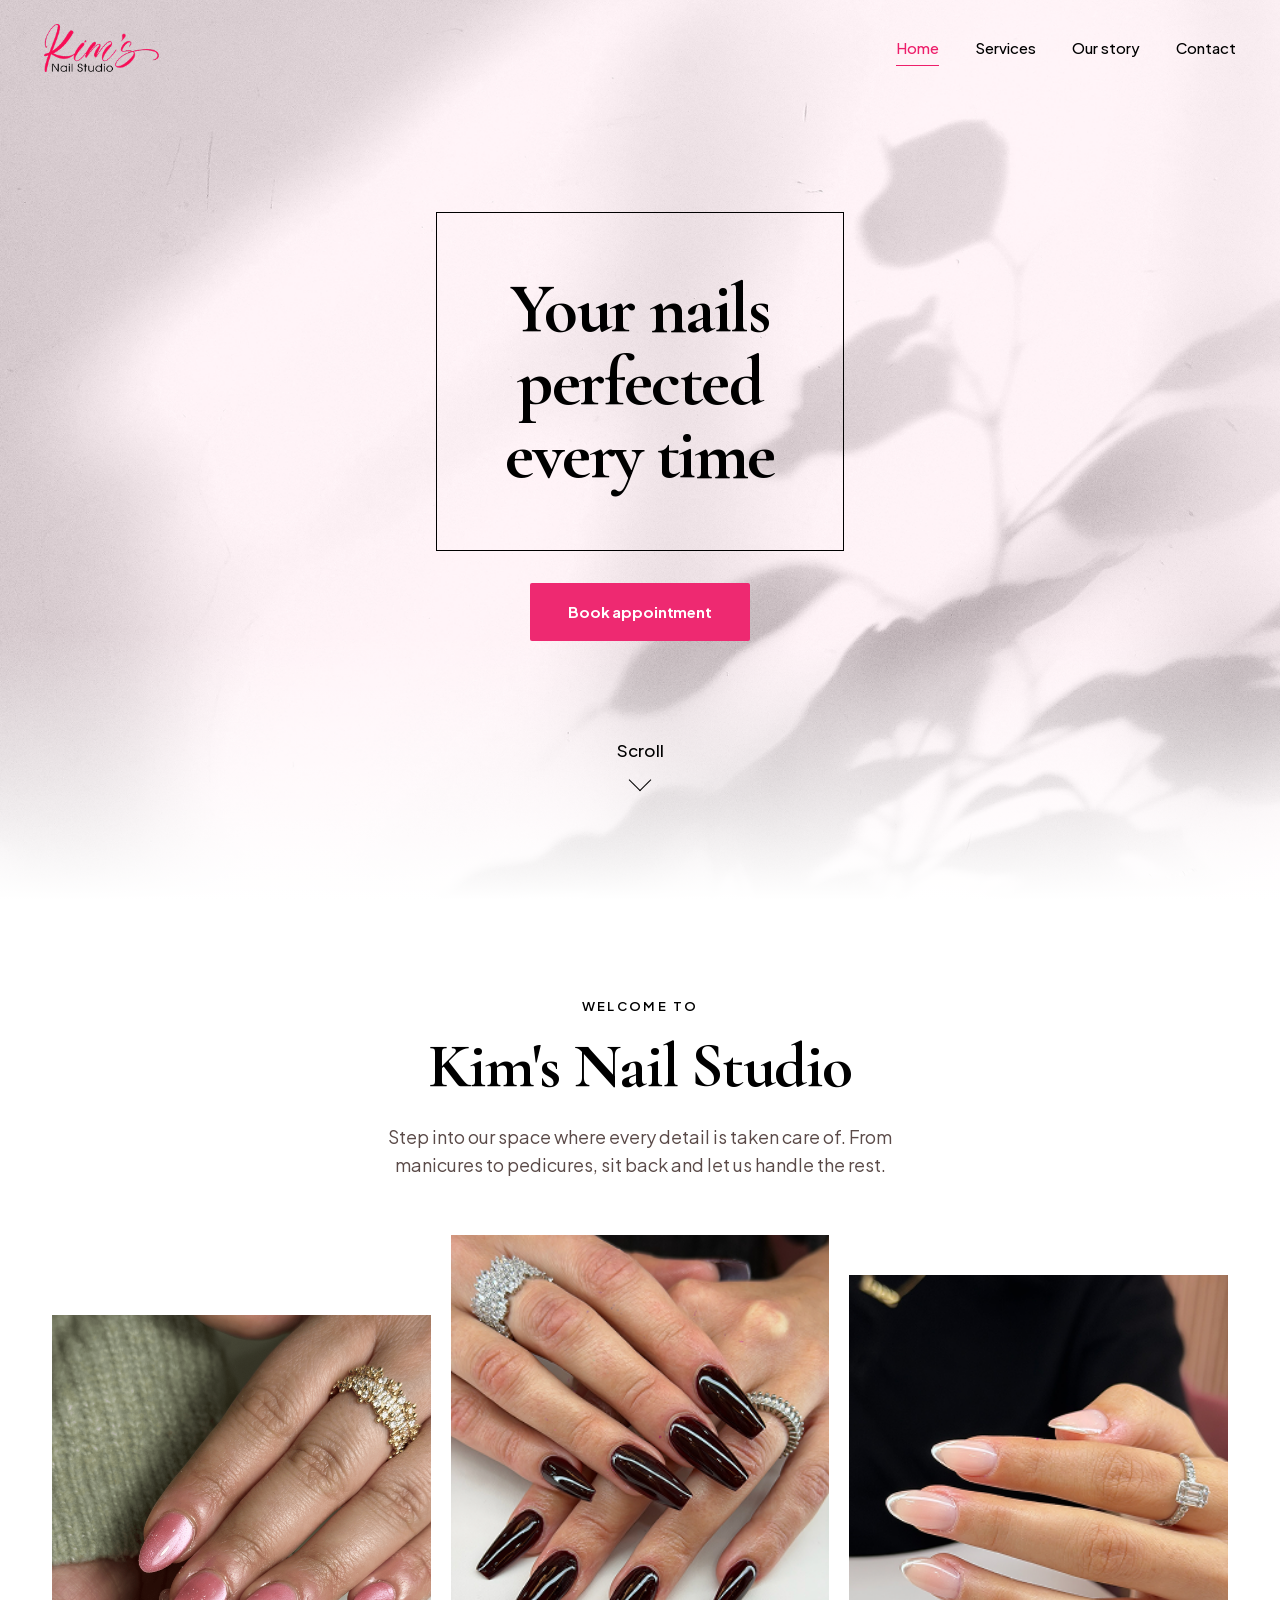
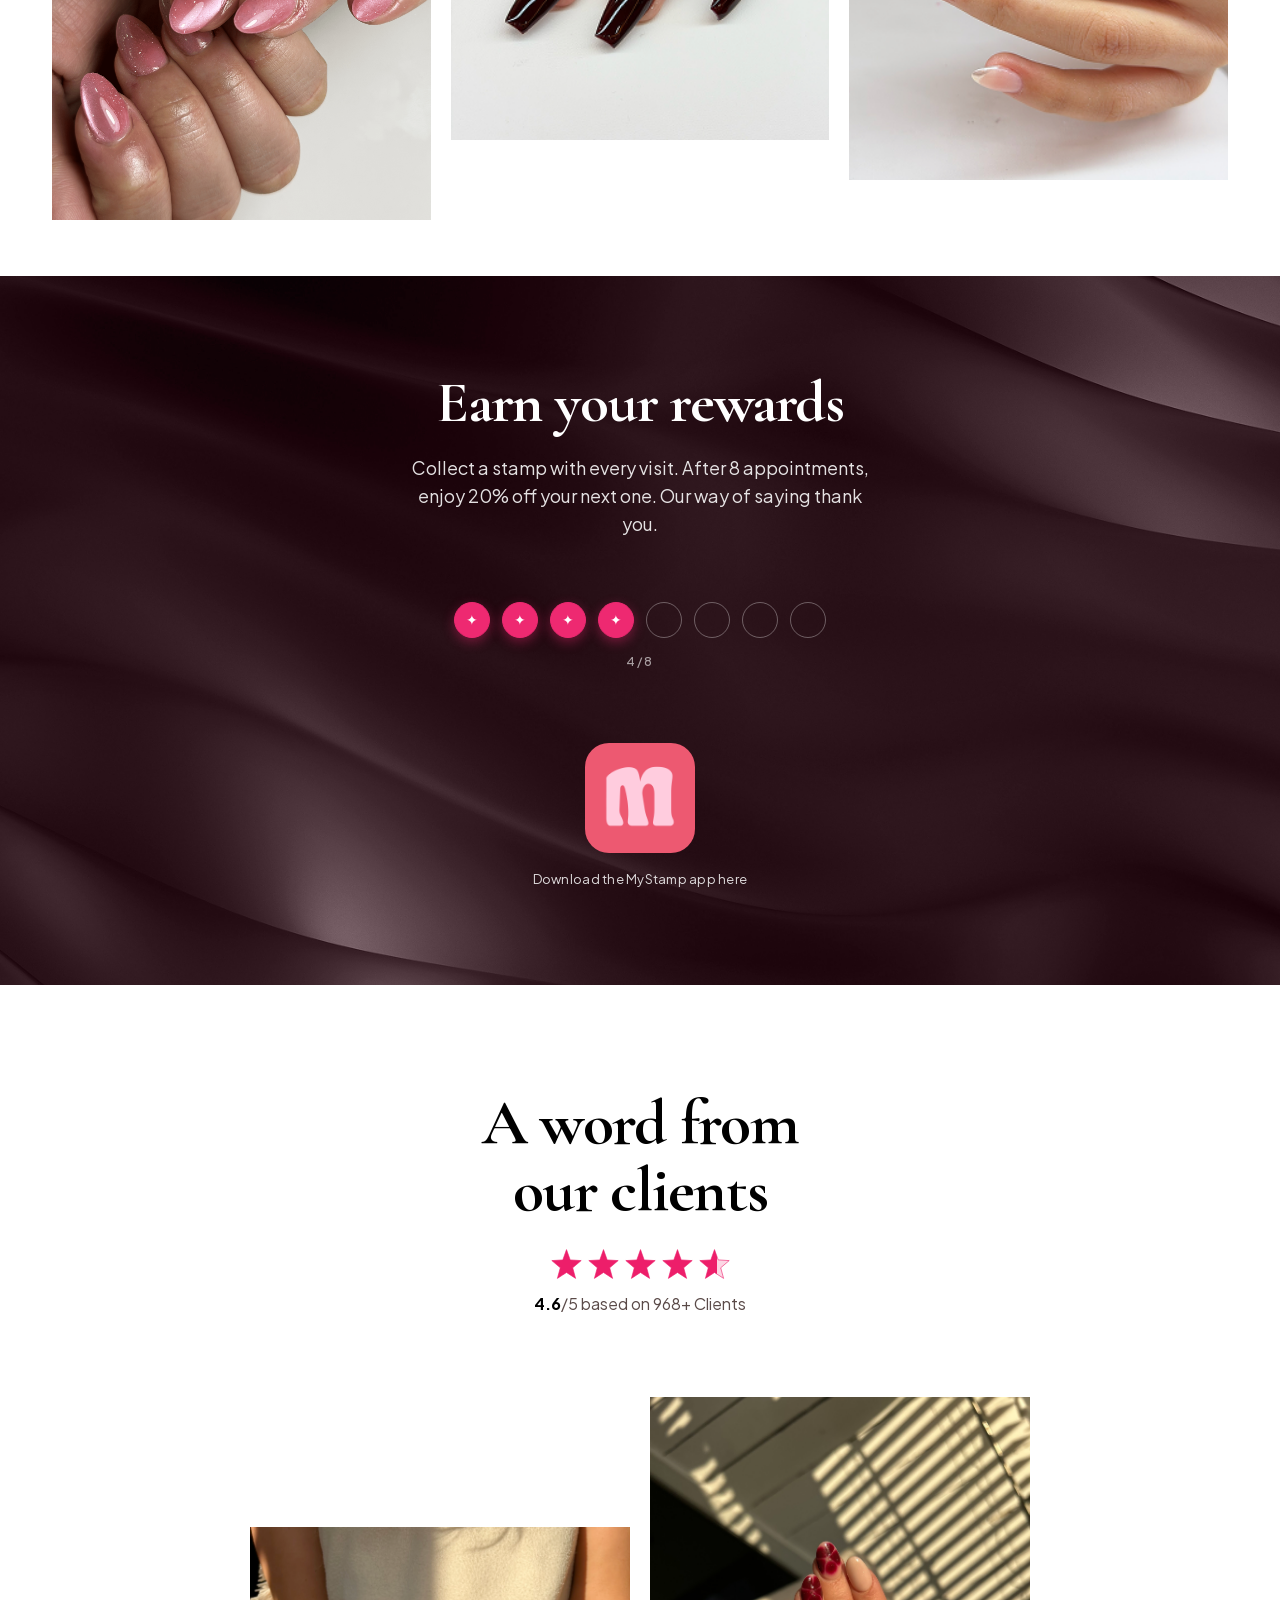
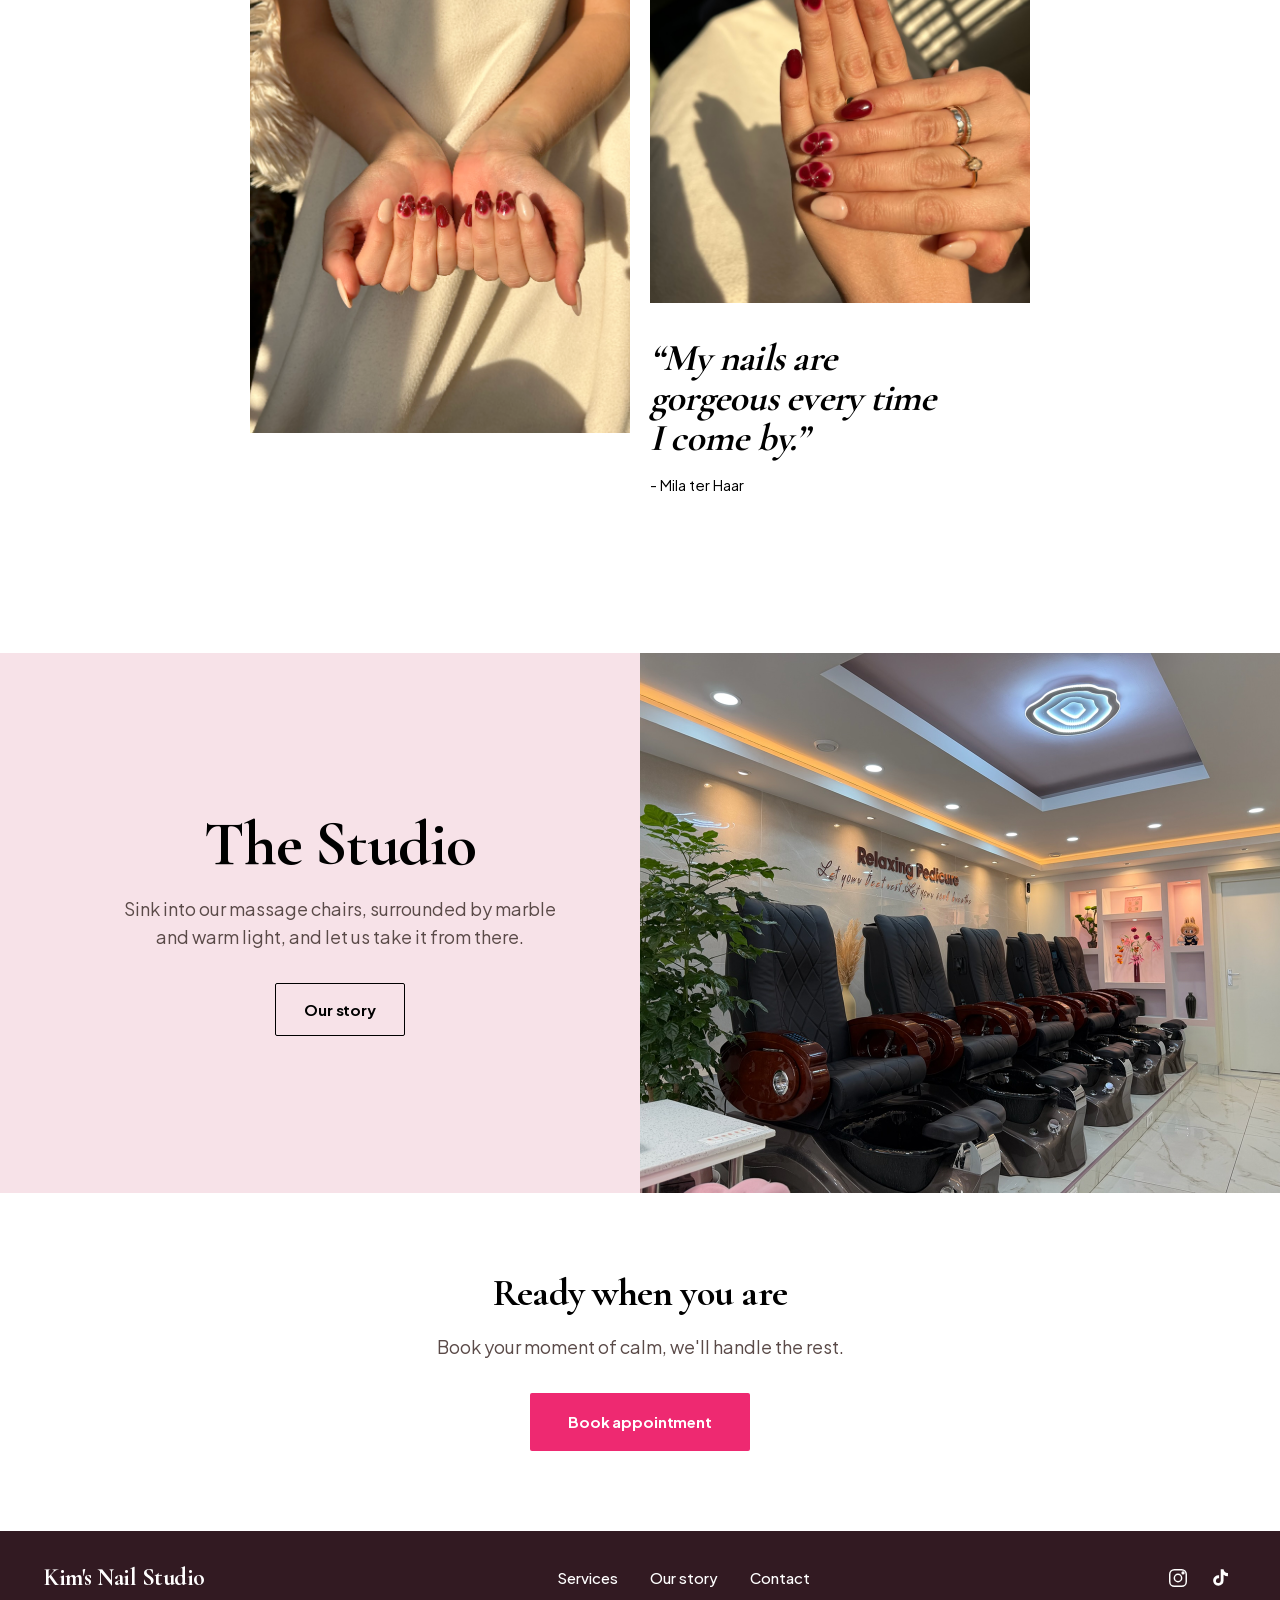
==== index.html @ e54d81c2 "Change solar nails price to €55 Co-Authored-By: Claude Sonnet 4.6 <noreply@anthropic.com>" ====
<!DOCTYPE html>
<html>
<head>
  <meta charset="utf-8">
  <meta name="viewport" content="width=device-width, initial-scale=1">
  <title>Kim's Nail Studio</title>
  <style>
    * { margin: 0; padding: 0; box-sizing: border-box; }
    body { background: #faf9f5; display: flex; align-items: center; justify-content: center; min-height: 100vh; font-family: -apple-system, BlinkMacSystemFont, sans-serif; }
    #__bundler_loading { position: fixed; bottom: 20px; right: 20px; font: 13px/1.4 -apple-system, BlinkMacSystemFont, sans-serif; color: #666; background: #fff; padding: 8px 14px; border-radius: 8px; box-shadow: 0 1px 4px rgba(0,0,0,0.12); z-index: 10000; }
    #__bundler_thumbnail { position: fixed; inset: 0; width: 100%; height: 100%; display: flex; align-items: center; justify-content: center; background: #faf9f5; z-index: 9999; }
    #__bundler_thumbnail svg { width: 100%; height: 100%; object-fit: contain; }
    #__bundler_placeholder { color: #999; font-size: 14px; }
  </style>
  <noscript>
    <style>#__bundler_loading { display: none; }</style>
    <div style="position:fixed;bottom:12px;left:12px;font:13px/1.4 -apple-system,BlinkMacSystemFont,sans-serif;color:#999;background:rgba(255,255,255,0.9);padding:6px 12px;border-radius:6px;box-shadow:0 1px 4px rgba(0,0,0,0.08);z-index:10000;">
      This page requires JavaScript to display.
    </div>
  </noscript>
</head>
<body>
  <div id="__bundler_loading">Unpacking...</div>

  <script>
    
document.addEventListener('DOMContentLoaded', async function() {
  const loading = document.getElementById('__bundler_loading');
  function setStatus(msg) { if (loading) loading.textContent = msg; }

  // Error sink persists across replaceWith since it's on window, not the DOM.
  window.addEventListener('error', function(e) {
    var p = document.body || document.documentElement;
    var d = document.getElementById('__bundler_err') || p.appendChild(document.createElement('div'));
    d.id = '__bundler_err';
    d.style.cssText = 'position:fixed;bottom:12px;left:12px;right:12px;font:12px/1.4 ui-monospace,monospace;background:#2a1215;color:#ff8a80;padding:10px 14px;border-radius:8px;border:1px solid #5c2b2e;z-index:99999;white-space:pre-wrap;max-height:40vh;overflow:auto';
    d.textContent = (d.textContent ? d.textContent + String.fromCharCode(10) : '') +
      '[bundle] ' + (e.message || e.type) +
      (e.filename ? ' (' + e.filename.slice(0, 60) + ':' + e.lineno + ')' : '');
  }, true);

  try {
    const manifestEl = document.querySelector('script[type="__bundler/manifest"]');
    const templateEl = document.querySelector('script[type="__bundler/template"]');
    if (!manifestEl || !templateEl) {
      setStatus('Error: missing bundle data');
      console.error('[bundler] Missing script tags — manifestEl:', !!manifestEl, 'templateEl:', !!templateEl);
      return;
    }

    const manifest = JSON.parse(manifestEl.textContent);
    let template = JSON.parse(templateEl.textContent);

    const uuids = Object.keys(manifest);
    setStatus('Unpacking ' + uuids.length + ' assets...');

    const blobUrls = {};
    await Promise.all(uuids.map(async (uuid) => {
      const entry = manifest[uuid];
      try {
        const binaryStr = atob(entry.data);
        const bytes = new Uint8Array(binaryStr.length);
        for (let i = 0; i < binaryStr.length; i++) bytes[i] = binaryStr.charCodeAt(i);

        let finalBytes = bytes;
        if (entry.compressed) {
          if (typeof DecompressionStream !== 'undefined') {
            const ds = new DecompressionStream('gzip');
            const writer = ds.writable.getWriter();
            const reader = ds.readable.getReader();
            writer.write(bytes);
            writer.close();
            const chunks = [];
            let totalLen = 0;
            while (true) {
              const { done, value } = await reader.read();
              if (done) break;
              chunks.push(value);
              totalLen += value.length;
            }
            finalBytes = new Uint8Array(totalLen);
            let offset = 0;
            for (const chunk of chunks) { finalBytes.set(chunk, offset); offset += chunk.length; }
          } else {
            console.warn('DecompressionStream not available, asset ' + uuid + ' may not render');
          }
        }

        blobUrls[uuid] = URL.createObjectURL(new Blob([finalBytes], { type: entry.mime }));
      } catch (err) {
        console.error('Failed to decode asset ' + uuid + ':', err);
        blobUrls[uuid] = URL.createObjectURL(new Blob([], { type: entry.mime }));
      }
    }));

    const extResEl = document.querySelector('script[type="__bundler/ext_resources"]');
    const extResources = extResEl ? JSON.parse(extResEl.textContent) : [];
    const resourceMap = {};
    for (const entry of extResources) {
      if (blobUrls[entry.uuid]) resourceMap[entry.id] = blobUrls[entry.uuid];
    }

    setStatus('Rendering...');
    for (const uuid of uuids) template = template.split(uuid).join(blobUrls[uuid]);

    // Strip integrity + crossorigin — blob URLs from a file:// document inherit
    // a null origin, so crossorigin forces a CORS fetch that SRI then rejects.
    // The manifest bytes are ours; SRI protects against CDN compromise, not this.
    template = template.replace(/\s+integrity="[^"]*"/gi, '').replace(/\s+crossorigin="[^"]*"/gi, '');

    const resourceScript = '<script>window.__resources = ' +
      JSON.stringify(resourceMap).split('</' + 'script>').join('<\\/' + 'script>') +
      ';</' + 'script>';
    // Inject after <head> so the DOCTYPE stays first; prepending the script
    // would push the parser into quirks mode. DOMParser always emits a <head>
    // (synthesizing one if the source HTML omitted it) but may carry
    // attributes through, so match the full opening tag. slice() rather than
    // replace() keeps us clear of $-pattern substitution in resourceScript.
    const headOpen = template.match(/<head[^>]*>/i);
    if (headOpen) {
      const i = headOpen.index + headOpen[0].length;
      template = template.slice(0, i) + resourceScript + template.slice(i);
    }

    // Parse the template and swap the root element. Scripts inserted via
    // DOMParser/replaceWith are inert per spec — re-create each with
    // createElement so they execute, awaiting onload for src scripts to
    // preserve ordering (React before ReactDOM before Babel before text/babel).
    const doc = new DOMParser().parseFromString(template, 'text/html');
    document.documentElement.replaceWith(doc.documentElement);
    const dead = Array.from(document.scripts);
    for (const old of dead) {
      const s = document.createElement('script');
      for (const a of old.attributes) s.setAttribute(a.name, a.value);
      s.textContent = old.textContent;
      // text/babel scripts with a src: fetch and inline. transformScriptTags
      // does XHR against the src, but blob:null/ from a file:// origin is
      // silently dropped. Inlining makes it a plain inline babel script,
      // which transformScriptTags handles unconditionally.
      if ((s.type === 'text/babel' || s.type === 'text/jsx') && s.src) {
        const r = await fetch(s.src);
        s.textContent = await r.text();
        s.removeAttribute('src');
      }
      const p = s.src ? new Promise(function(r) { s.onload = s.onerror = r; }) : null;
      old.replaceWith(s);
      if (p) await p;
    }
    // Babel standalone auto-transforms type=text/babel on DOMContentLoaded,
    // which fired before we swapped the document. Trigger manually if present.
    if (window.Babel && typeof window.Babel.transformScriptTags === 'function') {
      window.Babel.transformScriptTags();
    }
  } catch (err) {
    setStatus('Error unpacking: ' + err.message);
    console.error('Bundle unpack error:', err);
  }
});

  </script>

  <script type="__bundler/manifest">{"7d2967fa-bc80-4ae9-872a-122f64d2a1e3":{"mime":"text/javascript","compressed":true,"data":"H4sIAAAAAAAAE+29a3vbyJEo/N2/AvbJhJRNQbZnsxc6mllZl4w2tuUjyePNcXwkiAQljEmAAUjLzMT//dStu6sbDUryeLLZ9915dmMRaPSlurpuXZethw/vJQ+Tf58Wo7xs8uQ4z0YLfFLjH+k4/5hPq/ksLxfpTw08x1e71XxVF5dXi6Q/2kgOslF+UVUfBslhOUqTrBwnxaJJssmkmBbZIm9S+ez0qmiSplrWozwZVeM8gZ8y7DhZluO8ThZXefLy8NQ8TibVErsr8QV28eJwd//VyX4CXefyOKmrapGMizofLap6lVQTeOoGWtR5jhPYutefLMvRoqjKpH85rS6y6SCZZPTNRvLzvSRZrOY5fJx/mlc1zH97ezvpVRc/Qbe95Le/Na9n1XgJY9/HtzjnSVHm417yvemrL99vJEPXJzfjLs0sqFN+kWazMfTAP/rvetJF772aIfYm8062E/njb39Lmnw6sc2kQUqbCM1+/ryx8eze5z4CZJAoANhJ/gyrADg3i7qAdT67B6N8zGrGgh/zusHWMOkn/5p+mz7h91tbyc7p6f6r08OjV/zz7VVeJtl4XJSXSZlfJ81qdlFNm2RR8Vbgbg246etpnjW4/WVT4IZn06Yyn0LzHmHdJmDdooIeNpurrM7HW0092rrIRh/ycrxFUzvhEXrc6SlgAT9JlohLOG52SchBrfenOSLw5rT4kNOWIEryOvd3dk/P9l/sv4T1nJ3+6fU+rJa7SidV3ef5pDl30ANg6u9eHx2f7rzo/gxhnE3Drw6Od/6wfrhJnV3Gxjs5PT6Ef14e7e13f8xbeQZ4mrfme3x0cPhi/3jNjOsKN6uOfPnj4d4NX37EHQ2/3D16dbr/n2sWC6iwyD+11npwdPx253jv7Hj/YA2gqvo6q8dndT5pwerNyWskFWsAtWzmSGQ6v3xxeLJm3ubzs2nRtGb/cv/lUfens3xWhV+82Pk/f+r+Ypr9dRV+cXRwcLJ7vL//qvuzajJpRkAAS/fty50/Pd8/OzzdP945PTo+O/nTy+dHL9zHxSKvMyAlpvnBzpv/jLTu/fu/m5Y9bGopy2W+OJQXB2V/lq0ucvp9Mc2ZyiZJMUn8F0QXy+WU6Jkhs16D+4oWm24S4FCLZV3Sl8/o0ed79A/O230PM4EJx5cNFNgb6F202Xucl98uBpb3z+7Z9bVWQbPwyH9rHV5jb0HBQunpFvLtBFjiH/N8DqS2BvLIvA+o67KugXwAU2zm2WJ0ldcptd3S1H2XG+3ZNsgvaDjpGjv/9wIOZ11mU/sAV5b8zD1Us3lVQh+f5e0W/SujD2m+ON1nt53vBU6k1yB3mBSXSwAEolSzHF0lWZNcVdfJtAI+kZXJcj4GyYI7bK6q5XSc8Hkcg8hQ4xYUC2BF+RiZUPfin+OAuzSaXT3MDHgTjhysIPx4Z7T438t8mdsvvYUPGJRbyRvhSHUOJHK8BJHkIr/KPhYwTVj+Oa05H7+hBTXnKNRM88tstEJJI08ZoxqaKPDIF/RqCPx+2uQ8xLgYn2APIJXwW+5K2twJ/tV1aVCF256GL1Fkoy/M1ifXV5XZAWgBe7NyL7FttkiAhXN30tV0BSBAho9SwKJejhb5uHuPjmjcXxU37ZB7+cXyUsY9qLMZ7e1nQwvl4/1PALyTBcDPNDEH01LBJg9b9Rv805x5c/I7e6TWhgbIieeP4vNM2yNCL07e80Z3499uBjwHBBbiM7VKitmcZSI+o0WJtBkQ/WLlYRT8D8gEiFT31s0euIb85t4NSG/4hhrvjMcwyHLmrdctFTeukU57PVoBfIE0JMc1w8mcJxNa8/UVKhX4gleGuM54+jGbFnimxvekUyTxcchtKNjysI+2O4BsgYtz2svx1C9ylplzB1ADwU2gbqNiUowC0N+7pxaKr2Cdt4PyM70a/DI6d3wB4AQO2Os5dPA5l8ZWx6C2ks2v+Z85qHmJHPhkVM3zndeHuOtI52hj9z/N87og0EyTXRCBAJ77H3ErfwCtFDYXPki9bnYzIJ2iHtiuvBanlh3AXyPEBj3iqyr5UCLdA1iDhnWxNFwHJgKMaJaVqILmzQI+9BfAtPqHArHXXwS9bkAhBrDCX2fZx6oYo+58kE2nqAUlE1jZsiYF+KC4yGuGdrNYTiYpKOELRBniOTwU4wNQW/gERE/4gFSzGf4GbawAejxGZEka5iM4V+qxaJolzASG2dv/ERZXTMegOXnLICyLQeaUGAycKWDeNMk+aJsyQC5YnVxX9YfUo8AnpPAdCmVvLN2PiyzDjueD1jeK0w+7XrS/It4zbD+ynENNLph52slQ4i+e3dBTW+iIPdanD0jxCDBG1PC8wc1fXFWAnPAmS55nF/k0mU+Xl0WZ0hf82WGZgLa3l/RRjiqTOWxjdglYcF3Ax4Df2WiUN9Qpo5Xhws2GqPgw1gp5PsgxkwUKbvZBASidZ2PacUurQYEr+3RWFiF7dOQIhbo+IsnZlI5LVl8u8cw2Kfy+XFwN8AliC5ofduo6W/Wp5XfJk+R7/mgT/hwmjzcGydkHmM928uQZ//V7es8/Hj3SRDChXt9RK/j8vR6Ynr5/Zttampgk8xpg8haWBWei38P19QYJr5DnuRHw1Xv8/xYkeV2DDncnmDy9PVCeKqg8DcDy1MHlqQDmqfzsBM3TOGye3gY4tNLbQEeDx+tiigbKoAMjK4planSVlZdkYEJj1LS6LEaDZFUtkxnZMK8zoP2AzmiKMt+xfkECajXN3wLqE8vcyz+m19fX6U8N4vV1Pp2m3uasFSTvQCWeqf6M8HJLMai/4fF1/pr0596GjzwAL2TwvW+antspwRj8By0zo2zRf0d9vN/w5JW8ATax2AQNE7nAZgnC1OYUbZxswDNEYavJJvkmmqTKy81RldejUGTBkRC+BzwhGXqWzZW1sljkMz15ETtOqFt+aye3QdxnF6A8WU6BdL9SWsc4Rw2xSaqSUWEOjYpPZjb+TFLgv1fFZNHvCaYNk17ySODGg7zNifiVOEkgtNA/qPWLhOyp0HU2JhqaZvP5dLUhFmrSfUYZtikWMjDSamj+oUkO9/9tmFwtFvNmuLV1CXNZXsAuzLYmYmLfIuhuMV/eevLtPz957Pq47ZaU1SZrojjvTTgOlyKc4H8HAnS05y0qVKh4/imykr6ch3d06N4PzPkYBLDbCDQX3GdQUxGQgKuLnDVUaPumnFVLmNfYqmuicIUM4lVVzfvz5cW0GB2iXARi1YC4W16/UlK3PodnVrskA5D/cape6sNmVddXfGa9Tn7726SvH6RoX5lmK2oLArL3rqRpodjMfHqaNe6c4VDXjFZ/JF7kj/soeZA+gP91C/TO9C1B+c6N8L59elqyPDOdB7sZ4jCOnHxDJyVTyj6p83BwymqRrPJFIkOmCc62R/c78H8ZvN+s5iwOFwshs0U5LkZIVDMUllG0ABIM5x+wC58jztEJ6x2ylABI1TTFZYmk+RyPa9rggs/dQYItkYuVLDmnl4w959zPCEEOZxwUhXqxIvmFVKtx3kAP44S/kEukbxq3zLSncWvgb44jr1+wDTA/wI9cHw9lmTHww/lkFw2aaBaoshCnt0av5C8o6Bl7iSc84ynhmfiGKWU02b3KR0Borq9AFAQBHDrGvSRqSMsEVUdbd+Cx2WNrZZlnwHiMmQVh/Dk4XGQ2KsyP69xyWFSEXD9CxX8GwjbNs/IzqAww52JiRhywNpFUONProsnVFIA4kXpsnwAaWEPQlhjNXnI/Q2UX8CfaMsFa/Q92ZnAvhB1sL4i+bidSudEU61dJtB0W/rH6AOh1jaJHQSBkFRER0HQ1ApTMgCKv+EgBjFA+fvgQNuPhQ8TJLNk7esm2yIwJsnxqevgTyi/ZysKWTiztIw2M4g0Oy/[base64]/YMJKYCZQxPy+JRBC6WmNwxxEY2JXE+GnSzXx7E9d9b6PzzBznwCHp1MAGywIJwdJkZ3qdrRoSlwhvgRYpJEMDxZIwkZtrvJd9WqCFx+cNgJnFDL8DCaiNmHmdM/dKLpewFwA72XivD8JFPMizWT5GBwY417KXg0RUBOiO9WDcKH8GjAiyh7QwVrvptAqdQShUsIKP2XTZmuevgrp8efaZMHSaL3KCcvIKZMQAvv89cV3QjFa1Ftn18r8c92s13BrkP8nRDyZplheA1wH2E5kknpF/KppFY9WCM9RRACa8Q0VjOjPLl0/lvh37n+U1qbcoMSzyy5UnpmUfs2JKVkA4UcgCTH8iGBVo2iErXcEXb0vEaRjkaO9oiBbVCubkTQnFLqvoGCXmYTJe1ozxOU3o74vW8HNRZFOF1fJEuBms/ULmNWZJ8O+C9a9+BVQ/ERK5Ds01OL4cyw0x7ml9zl6YiXS+nRzRHqT8277OZ/PFil85nY7HlA8mdZ7/Ne+rhhvPQpH4OTkLkSB/lU/naLlGYRjhRsBntCesnGhNRYvHFkxW+ugj7jekvqLryUA2sjZAIXpObVBxxH+fuefyESlt9BfZAg694Ul6YiQA3J3AUCgFI18RqGWgPUwmOV+sMpCmOIP0nhsIP4RRFHyc1aHA7S3+motCM8mW04VZBclU5BiXA/7DfNApowmv6IylS93Q2ZFNR9u2S9BjYxqGNTdb0Cq7QdH4N7H2LtXu7jr6GEoHVh7gT6XVHaUBd639tSSBry0H3DxDa9PXEjlOtF6WSbMqR1d1VVbLZroayATFAo/j5ngbtiRjFaxLfA+gs0tSB9OEADrKSsNeUNmp5mzg4t4sWWTFRSCUf8pHy4XRegy5w1maSZJhYMRjS0/Ci8d64exKqIik5XRj3dvAKg0XueghidFz5lWB5LnkDnEukyVdl/WRH3oQ2kiTw1Y/1lCwnBPPtDjnjre1dJOBFafjU5QNZNJ440Ib2xBEYQB75rm/SV3N+MA9tNyfbCJ29bhlaoGEUnU+youP+WsiT3jUL3IgiZ4vTKBmDUhrIhQk70xvxvjKkDSrtaFt5yI36IMUS7wqcbJqt3w2/DfHPG/ix5Va5EIOkvxnvGTK23Bx42fguPkdeHlj8FLzcW1LCC0NyFDitM5iuXZCiHNh7QYnbmIetO7H/Y7bbTxH4uA1+U84Hr8AjL+mzd8nK59l7f00TTeGySL7wIYN4UUwHgMHOHnB19EAe7E/oTGKLWzOREsCJBO19f2kTpho8Zs0kHDEbblLmAnkE5+1fCVbzRdbamQaX89K88ttNNrK+AvtM19knXl4x+Mp6CaWSeQUtzqgHSdUmSu8QxoeyxhCKkuK4KTCwpYdxEfEvXwOFBvJC4r4jWEM+Ld1VicNEG3tJOmCMiAOG/grZyIPAsZIQI+iJGExu7OjVidDIK7MUNYEBZV297ISv/pZ9ZHfJvBHbUg594d+hiCLXFhRG31IxAR/nTsTO8gICwrRwGOQ4UEnN8teIyKQc+Jzoj7d/FgI0KK3LVVSFtp3PfujN1BXADMgTCAf1rTOEZqJkSujwDiqC5JLGkI6UVCBBMGGNSTtyiWAh6ZsnMe+YErkGISu2PUqmeL1W9p7P7D2YG1PeOcr/AO80+GIC+bXFMyCBBJv/qy8w2sACQEkN5rLrS/2vn367T9vwGyYUD67p0CJe2FQClYvd5MeRrOYyVcXRTmpHBsQxYt7eS0XI/3IaRkkuhN3dQQoMIx62RlFst/7piGegsfWbTw5kkyBjCb/kX3MTmjvfCRPk2+aHs/33eP38seT9+62hXeFpGYbdqMdDORfw13kO+sjMSlJF4cZ+OjolkA3a967FOjr0XVpAcV9bOhVd22ItB0Eo73jx+9vdHGwe7K3nM1WCGhfzaLHbr9g/yO76NGh3aoEhC/ycuR576IQZfTH5gqoGjAjOEOgXALHG+FlEcGw2X1jD7ea5ms4mf/9tepfovgibs01FF6rPfHA4+0WimLhHmOf8a5S/[base64]/jfI56x2MPigY1OzAgFaWpskuc/tv/ok4j9imuUdAadibWZr0RdIw5kMxf6shaIIISoxXZNds3/+aOhTb1bnsBGP3hgtqALz4zQHQ1oPi08uc1Q9R6tm5Fs1JCR1iu/ckwM0rOKVivXIKM2wMspE+jRb6vqAHZsWuUafZJXWU52g+we3Gu5dmDls35u1lGdJuOht/jV8SYjuQ3FPV27ZRRyXcsh3RKnFkagra6UXIX9ArfEZLedf+mGKv2DwWeteQcw0fUOtYY+xqwv2EtX4F8PseSYC5u+LMdor4Ed+JBQiWTlRA5wdelvlUvnJSTNsLASc/Qitd0s8jHnDOmaRblOgc13lJAptFTZTdxkG+JuPjxQowBuWBgkOu3JEgJZacAgfUtIfabAaKgOnvKpuDQI5yPXbbLNHFJx9ru0AtMcK8tc6ZuJ+hQRiFg0HyIV/ZICpUsYG61QXoQsicTk6sY89AiQSDJF+MQPhESkYKNvcK70nRMr2RIyLeXZHbp/meT76mqAN/3ddkSUVykEpPpkOkc7OqQR/72UxOaKMspGzbI+LnukM7wjlj/Lm99rIw1MRYwCan9Tw8rudp8hwds8uVgS+NjNJSZrpjynQ0OadrdnfQXtfFjFjD+3Njn6aPhUWwdIUx2m4Jpku7EiCjL4qLOgN0z5bQBRDhcWWt9kbTgs/x9gZtngxpjCdAt0TTX7mc5TUov7itGAJplvuI5oxSYFYXTVW2Gny3fW7tp6Nls6hmpkvj8I6gFiqIM+LYDFRbMcYQLTrAR6AtDq5HSjfCfa6SSfGJr+2YhQwMMrELQyd6Wyxz1lrscJ7x1QGjImFr6rCpzqdkNQPMW5GdsmHT/[base64]/[base64]/fRYdhrCQ83HiRD3fCZkd0wZBklNby7Y5mf8b/OMUQB81VsYWyjdtM9AD7DsXHhPuyyfYH2gbRaX+laRNbck296dkavqkVuGCWeRjMPEy5liOElnOqaaDbGGrDlFdlU53RBwXVRUq2ZB1/gNnhrMHdKyXZ4AwRz/oFYCiAuHBE0tZRotQTa9BMetaKkIFdevo81rfwKmhyIOkCfYc4VUgiAk19gJpA2STjmy8sx0wFQzdglQfhmsWaZG+IdbpykkfVPV86ZXHin5JeZSCgvGVTtnZM7n/ci878pP0MMMxb6ILQAFR2AiVi8e+/rBjAdBX+9wQlxpVgimWFI5HoHJouMJYDqW5W6pv3la85bE/1Op5CJfGnyx8S+DdPXtD8/odw1LzF1TbQDndMl8rVJ6LL2W5vVpbuDF5jRRTpZt5WtjCR6y9Lf/IY/0MdATUgnxnFTMWEoxhrqsMKbakDHjNsBHpAUXjQoSvcU4/N30KXyCQc2WXxuPbL5ID3z5vDaZAOKzyFM7jOMjqM5JhslCa7ssTQABOfsP8ec/Cc2jk3DE66TuKiwuti5VukH+D/cf/fR/RZ99eZuG2r4fb7XAcwuop7ywUf+8xITBsWXaPMG6SX6s8IFYwIhzzAb7K5sf7aaVtkY3nvt0zN50f4CXdHazfGpB77QGHI7KGA3fRl6Y8Mf3NpFPoWbEGFcbg+i+3GD1XYCDByFwuXlVYyNxLLziOlM3R45R0l3J+23cKlI9k/2j3/c38Oj+vrEGrdBgh6SxWcgw070z7MzzAQXPKEUePzsnlxMU0gpppLIpjgwSP5yZXVyRbqcegcHy38nEU87F4DgLD9Dk0Z5dsYbWMc/XyaG1f+IMgea9TnjT0zf8GFkwxAxXB/9sOHo6/3H1ck9tYU3/FY97OV8dQzSiN8NtlM4i2NLT7/9rfRpXBoFKj7ixYx36mIygjE8Pt5IEUHxrjXjoILd+lJQAfZ8DVBRN/[base64]/HUOjkzhgaUPVODA3a3YShQMX+B0PviKEA4i/HUGRaN2IojPAFGIr9HE4sA9/NStjV5/nOclGRGwma7tbwIdGTFHvTii/yiFZCndQ48sJL+Y4FmrWt2df+FdoxkCt4H4asLozs7xQ6u0cTHwj/ZMVFnnfecO/[base64]/LwhmOuAkzfaerRI4YMKE/FruKiX5nPgrlxWlvESH4DGuu7He8kTmOMMBu33QHfa4IgKMJkbs0ngcFwsMqGmqgb1nxPOJln/uzLoDU0Iu4/5JdvLEmDFgX3Mgn9klIuliXZJkGtZ1DscEPZuROF9yegheqaRdi/kGP/xMCmrrIdG+1lPg1f4z3vG/meBA2N3WN5Wk8fKfEsXZSR4u+BaqXj2UsDN2s0VH40Timfkah0J+zhPjSuvYicR2QAsa6VxdR6e86/suyyD7ItAGipM5d4dhI0iLUwz6Mi7kQLiSuiCPFU7JiXdO4p9qqAJx40bcY/Docn/WFYfDPrJG8qk2Zh34VDqVO6qGjglf8BkyUwoKsus5UhuT0TRtQ5SzsO9gZlBAMM4WKebefjYeczxaxv7zczKhY2JUk/JhQ1CIc4dQ+CS0KWlSrJ6TqZnWs2U+JOdRzENjnfH9iMowbYbK/2clKbY30cUh+RVwmnVezYBhJCE0WkLLbU/K7k4HGW3j5F2Jd5J0C1AWf1kiOSvGmEFosmKambXOh3RkjuEwkrN84AZ7LpfqOryXcOoip72uWEDKvb6x5yH9r+mJbA0fnHhLxobaCRO08qHEELnRj/NRVY+DO1GgWnNM944X2RND/G1QXK6oAPx3VnHKPXs+W/574m4hOTlxsyZT9nNyiZ4oUrD4mNPBmXMIg9yIGlfE/BMjRIJu/BxGikzHHUE6fRyjSgu6vqqs32Ia7K7Ed8kpHBu/tLd59uFlNoehyUHAZMEz/mPEqV1P7DuCIYZ4xa0KLyR5+bGoq5Jzu8kHBm5nPG8yscjlPznNixcDLEzjeCPOdOwTynkp0aUTo7zZnxY/dnNaRCBdVuVmTs4a5JvQZ0poXKUG4nbA0rbrqShH0yUIarAsYIFqRTgohi4uxG9/Q+gg583k3KzIllRXl2WFrBC4muHZcVHZh9GAFAVO5NrTXu2+ZKxSKxOc7Upbr67rYuGkafec1BGXf5mQmK+Wib8gkRWyiOiAqTVp292Jvd2yYD0k6X7ltQQvZDE4kL+W0+vKIGEjggxX6oDnjg8Kt3S+IabyQ65wgxzOoygpkYvQnO76AVWu0A2zEAYrC2JCf2uYEez/PlCjoRzcdBYvLwpeKwhBeLzgMPOaZ+tbxe85xYYmbdohSpIpl+UIaqoEUsMcxcP1Eqhq6W6JH3ruwVoMH1ejhh9sZvMivVrMpv+LsUTxniCcwBOMhAUbyyOp9IBSmt0iTOiahXlPk9eo/[base64]/9B9FwMBJfbdRJVjfhjSFlCCB6qPqfWq0jnbItUAcKGvBsi/HA6mQWdSw5ORRkZ+QflrIyltk83kqT5kQXvY5CcOFDRKatogFORPcbMAitjksX6+073YeVEwhgn5CD5xpN1GnBXQ9PEz+Of3wbLgmZ9L1/X+rvDz6BZwXFweXXtMfGTqZCQhk3DjrKMHcahxfIvDEaC21fSjyz3CmrnvK2Gi11Np9FqrSzag0b6xV/Hq2bPOgxXvkwdv4b8+/DcdFd3xLQ5M2yUKSd3f/oZUPLRB+p583a5HQJ9udDbqvSkpVL2XDOUy3wMBEmJvoXe7F4vScOw3WFVyx9uM2932acHjBk2801prtPO2wyvowflOOZaUYcjyqul438iHQKr+6GCHuwZPnIXAm5r7LuVZ8seDRL2gOavfZzx/74mxKqhnYmFQj7QAaFwO7MzMKp1MNyVavVakk1An+ZUZyzOmW0Dmh2lUvkTIw5HXyHj42gDQSuVdUh6inDWqqCpR+lnkZIf5Lh6I4U2PzZkv0JRg6K11Os58WyxnQUAzN94dAftC51UzA8rV64cPtkTTo7q4xJQFwveQW46qeRGTSyUq8+fPgySQ/G8v47KsZT63cpYTa3OHm1zSBcUszoct/VO6AU5PZMr+2JepG0nktVzjNvfIUlekT70HFNNQiicnJ3cB7LvMJUuVDV5xxkEjdKDjqsC0UUNVF6CNkVMouyOI3ZBLLamgAdTXTbWjtiSf+weTt5DAYCygdlEDnD9eSCJgMQAExO6aanq4fispYJR7Z/vrqAoIajSIotELbfZT8UeeOAP0PKuVfS2mXZg3ZqKdNLUliPwj6A6dIrvsRc7pNczLxss+H5U1FNFJjRyjf3fIM0kozXR+04LjP4ba4HCxS3aSkqVukfe7JaukW0zUje4ugFnJ/ecbOupWerQn4P8oQP/9FKCbdZRueTL3JLZb3fC0pKsf87qY8NWKTWXgbja9i807yU5FQxZqLT25fEnmOlMsDsn6JOrn3Oy8c14qi5IvoRVMz62Qy7Hs7SgZvICU9AtByjJ5bLyk3SPrE0+ftC+yPP/Zk/3XO1RfE4l/2jPOqydvnntvhj3PmLnfjLI5S74YSkTMo6kkuRd6EJgQHLppI/[base64]/xQ8irIygXTleZsSYvTJvGJcs4Qoow+z7u/HnrUe4Ge1dfON/1ufYB/+QwCML6O5hBgCu32712lTmDxQ8Rv4hhMULSbCMyZ350pgsk1YVEQe4DHNQdXhVmKY79i8Oq6XbGfFAwozS5Mvj0Nh2wdftn1GwBvgc0v+abNOcdWTifW4TKcjKOw6P2jId8CYkCMFrVTEaWeUu2Ks4bx7SFZIvEUYcj1xI+QmXdO9iCp9PV54/RV5ifjHHrPnylzNcXwC//gCaMBX5wSsq9qnaP+FcbpYNm9LxSivV9NA81wRRqWdtyZ9rGU6LEZAtwe/Eq9oZF6RVnxstnumd4T5J0+32JP5gwhkzNHm91DMS/qS2J++9eFoCqt3zeC29tRk8+t/+c8S/cJbND0FA8uWIAZ/1gSEbr6k404BU3ZPqIKvbKTRVRhHjc2gFHG9veEesoNoz1jR+Lryz58F/x9UryC4wex6KeHMMRub4xYa2zKhVShSJlqPm1Im7Js+hJUEtQc5aOZQaGH6rSsj4gnA8YlDChYz/5TB4LMGaOnxozYj8H5WrCuORDMbrnsyMzPKiQXG2h7ZAMOxqFI1fvOXs7ZFoRYP6n/oi8BnzpVCINuXGMVJt17SQDvr8zYbJZUbJEklkpAw0+G4geatJSUB2lklaRUpfwMHQ7NApvNBhqHFVoV7pWr1ZkFGFsZb3NVGHIrnEbA9Drf/[base64]/0oMHeIwOp1dp2FXKhUT/oWuQVUtNb1QgvnQiKMkxyEDL84b5MYk92WKIToQKZgQR8VSbfflxFJlNvsGeXDQeiMkRp0MNvzwmfdZR3RhElKH9gWEh20m4cFFJXnI5TWnNcJ08TB0I8d8Jb42Aw7jz7RxhS2nH/O6yYGbWaOGyTo7rkhXN7mFKJcwN2kfMGbGcHj6X30Df9nWAZW63YSsEdC4KTck3oiFJxNy6UPvF6df0TAMSRJJYK3lEHkCmorVOh9Z8hy3ixJZSufL5sqjCV2S35OWVELdOz2xlKBu5dyyvAD2lO9S1lyy5qB1jH5pvjKBJ2MjEdqU7PytMrCb/gWZbmA5iq8AJLTWr8Qmw2TsvZE7yuvsUGJMixuiFIt/VyijoZk+pe/0VhJyR2GOhdo2D5KPtiMicKf8K2Mp8Tfw8vKFQFrygjNkHZQc6XJofztIecxaxGf9XUcyDDUA1k+P2RZty5/944RquBfVQep4nO7Q5vqzCcdMAdo1aMAh9W6F5eAwbRLP6YrfRCdi1FabqEiiU940uTNKALzgyAIt9R1sTTxLr8UdvJ8Rs0RbTo18q7c32VY7xtcBIZDUJLiYcD73nxR8PNwA11eYO6V/v49t1QgpImJ/YyMF1ThwMzHHBr9IbZop89/dzw2eSt3Dr3J4lOXfSWNrcnt8PY6gDf3WKCf68qi9b63L7CPDsSXLO2fuUZEDvB99IstDuq3uh+PhEt+JnZb7e4/kt6fz8pKY8TMivvgR4QM3w/SnqoATBGIwsa3PyLb8YTYoq5NUh5VAzlkudhdO40FZV6fTnGVoxVQGbKQ1h01CRcOjFfMe0dhibQ/WqEZnzZ5ztjzWZD6S0DeK8ZwUrOOf+zcNXiGDuxj26afpBdBXdeNlSYNXpgKzPQ1s8AqK1CB3gz6lSMU0zwRy0UoLDz+7FVuKjTAyJr88jNwxhL//ECew2PhMeg5nJszmLhCwZWA0mWskRwzNUy0qtP+ZOw3J4yzTMXXkqpocxWlIQA2OGm5cVl1tUDLrUvYkfO1K8iiPEmVsCRQuo7T592ROhJHA5e3k3XsnJY2seESPOqxb/CkrjYHiSGJbOAd8b694OaG6YASNZ0lkYHrnYdr+QFz4IG4XuOEUcA+/ylGgpfxClDW4ZGzTp9FFRivC0fAtzPGcv7x97UCyMPi+fPToGdumUesxDljlikIgY5tWtukUi2w5J9lcXl79F9MsDL8w5CZCt+D1PrzGY/6PRrfczFrESt7tRmiW/[base64]/[base64]/aKBXBh9rZM3qvjnHdTBMFg1q8kkhhUrJWfHDBZZzKfEusxJMrVXOfIWPcMuq7r4q4q/[base64]/lPE5PFYagaZumZowbki12bJOwJr+PElTveEZikH2sxQA9Xv/exyWl1kUzTL+GV68B+BoU0guuYMeolM3d5yB0PTk+5csjIiGcjHZHkj89+rvAF6J/M3EPH8hDo/Na3VdNd+tOdiYY5K83HgDqCdEByWM29i7giy1CcUDrgOb+X7wxssFAkOaJzrDz/AlKlcUhEO90WBhb6oCu5VkBDLgNtc8klVYGDBGrHRimpLcttrF8AYTIIN/NbI1NS5WbBBY4SPAoKztN2G3HbtNe62fyc05EshqiJJGZbYBk0G3nxBl0IZExaTvABTTJfk9EP8hcQv6TwWXg570Tfr0GHl7sxpa+naInrCy2+Bam2L9u3ws5XFDf+z6bmF0CS/N5qP3TPTxXct4zg7W7ZzUJHNrisR1V4xtvZAZQ6046rh2Or3/Q0GdZcp0vveM6gP1I/G34azLrhGKNJZtPN7kWECbnQHNAiW43V06zXpj7rW5TXCxXWOdOMCn361FT79oiU+vdUan4aLfHrzKj1++wvWqPq59QrVN53rU21wdV3DxNbmRICvQKTirPRWpKqTC38pwTJ//J0IlhruiwiW+f7GDVPxtL8EF1vFQFoDtVAxWlukEyGisk7XPeyJMOJzNcZ5QpVQffCQnFJWSQ5yChZ8wD178CeX3hOmjJ5H40LcPypjHjEl7hdXtk8/[base64]/crdv5gWgH4lOcRtU+O+pE/CaLFCrJMSIwb4SY56YXqxWXF5JSXZkrygFHdu23uNRQsSw9HHk9LmYrrH61z8SwtlCaAqukj9lh6gKZoNLQuY4ZFnsyhmmEPNyMQ25iLjin+uSy5gZZzSGChVTSXpxK5H4bmSlda1MdN1y3R9wl5jMcJJ8UkKPEnnNe740hYhy5xGPlphNRibCcoAPsU/+iq4heqPHnlxTet232Dd3/6W3AE5zAbeYp8NptQOlyMFF8xbN7hF/ngze1mpFxxxf9CmbuKr/2BAsYc5ChR+6wGFH8WbWaDQSiPQ8B2j7rQ2Lh6HXup48noYg9I+Z5RNs5T311nBWS1FgzYoq7tkgyXuKRbjXUjualPxXsz/5FaBp9V+SVkFLL1sgU5eKbjJjkaaWJiZ6UXdL7rAZZDUp5saJ2P0U5r6iOh/1B17LNIhUvshRtKIQZuJBy6Fyv2OV2U2K0Z4oUGSH8iGIDThbZe4e5k8uGIGHw+Tb5o/l38uQdyoqZSyETqmVfWBKlINkz+XCX2MuTgxSgJJWDFj4x+mjuJK3aMRRXBxZbCsNkRxhjs7zhHwQM0oE6BbVA99/BfJS6+OCy6xD7Pe/s4s4wEuo5duqXa9jQ2cNrnhGDHWn8KSrJbw10VN+fqM/ZrLHUOP3/cG3patyyDk79n9fk9sgT1EVq+T/[base64]/hoq2+44mkPDmgLqouz/GF6PDYg8pBzGc5TfZZemZfhhUfXleQ1bVnd8NG9Cfg2TZpvbmpluqfpu4r08tikfZCnTFIChKAgbb6JVWycihl82lz5onRtGry6cqPc4tiSDeerBSW9PSUvDyoshUq4amtE2G32DNqRA0UFo+/PuK5I3J7rHttvvlKKGfn8I+Jb3Z6jGyvPaLy98Y0O5mvhmb3/[base64]/p/CunXKF+WQLuWG0b61Z2mo2XiBJNHuvj7ah8i6zDdI22Ux68tpRjXic7c2AlNIjxt/FdVj5Eo9I6XE9BP0KbBSDOQTfxyGg4KBqL9wgEoaVR12Bg5IuavnfqOAnudy0wXxtrnHDbJ2N2COCa9KKr+OUa/mkqT/qz9LjkCF/bNny5WMJz3tmwoip7rfiQKxDobm5KIGhFQsWg2W1HMtO6h76PGZYXcA3ARkDps8HZ/DpRc5+XkgHiFem/pfPlxLzXhYj9uHKyqpczaplo9ARjp+bGMfWBzMw8fOsFsoMNkEhGX2Qut2s+1SXxYiPpVkcuyRRZYImmBwVOglno8qAN8vLSyp0kJl8NayB+r0kEj+riLnJpkoJWEFv/Bmou88kjbX4Axaqx2A+2jHtLimlgRRoTamFhvLk0ZUKuZh+yFapZvWkyAupoK3FJHOGsnTfCrVbGLT6AuaujpV3XSD8+GjvzYt9PNf7x/uvdvdVVdJ4A4y5atUwYvU5pVrtoMvnJivPvc78WJ012GNFv03ekdtWHFeJPqTovGWbfCcAZ4VL3lB2ul5DC+ohyTV5PZJ+nl6mnFOiR2hXTVcTwOaNNEzX7IQbr7K4lywlUgWc8rGSWXAvv1hentbZCIXVyGdhAfBYE13ie917W8bbDf8iv8xGqx/YRy3y7dHBwcnu8f7+q+C7kxEQ7p3Xh4l7tJuNrmyWUvfY2a3NKtft2b1ufFDJgehhu6C0+Swme1q7hs0KvU5AXdfI86Fb11B7YK1rF/JXbGsIE9ZwFMLMtWAwL5OpGyOWq8QePZXnjonbgqQJp5JhhliQog6mdBIsz2Qf9HJ17ZJAuT5sZifMnS3OXtLBxRJ9vdmWg8Rerp+4HiVSTdULaHWG7neCPyQ3BmjAwF/SUg/H3ekzW8gUD3W0voZBfiVUBEz5DCwDlMe0nftdhCyiAGCPQ+3W3k6ZHNFZSNDTZtjewJ2BDnVAiixG1nx7Ic+i/kBtkl/gSuAyNH90F4ig1/8jEP6PQPiPIBDSyWZR8L9KCnRVCFAGDOsUhBJgq47B15X/7LrkhhQdctDEldd9fVUxto+D9Nauvctx3SKU+usWn7Yk8rDkOPwrvFXi66gf4E8uDkcRGS4KsqAaWCbd0kU1XvHdlgpMtcSUC8zR7QJ7WSCGE2WlIDDpY1JhcUEulZo1gO/DP5fU6EmaoHcUi4uUgGdWNJS6ExtjciA6HdANa90mv7qJSkj6jUQl2NCODen6qe4aFkdZ4Yx7xzFwOOqWgCBffNuejJdaGQSxlZuKSTFIHifzufTRFdJGdV8L3oRN3IRNyvtIN+vF3HhQYRgH1fIESZXWaqvVYvZ4wLB2cgG61lJVqyl2g9iDFKMmBKDMl/Qb0z8vF7TBYiSZX5EH4VubZVI5l2PCLJJI+EIOaQ9W2+Y+HU1Ej/SGh77CfJqZkUAoVSGcX4yOaySZpWo/JROSn6LR4TOfI3WMYDATmBWErLaOUeTERSo1UhhXNkYDJ201ET4kn1LvGrdHNk1ie1J18natR5m473UKTOwpkk1NvMF2En6r4mTH+XiJKS7RvO6BeJpfgnQ/4yhVet6gR5FLqkW1I8dAQunMuqp2y8YWtCxKl2sKb5sVBWVznJ2k8r/btvONl4oGPBExNNie1DlWhncWA2KevDpcxMBzexXZ7MaC0aHbKx2qGJrEvF6VxVmv27nSf/m6nbt+R66eXzbxNUK3OwVppLvYkTpBv6a+XHDTj7udqs7BIx3Hxj8GfB9BVzX/i6Hx9MVOfcl/f6Xp3DxOfHYTswQvUOEXTyboNjb2Pgk7fb5qG6ATR/OVho/1HJsB6Ep4jV+Vv95U1g4Rm9OLDA7O4tebUHf/UYZksqmaFE5fdS5dvcdm8hKl718BHu1+o5gym5MK8jH/[base64]/8YwGf173/hbmwd/qKvlvPVgFxRZ2BZ23/be7JdjP5jDzA4mgvhNO6iepWdnpB/uuUcqNCfsBd42/ZiZNIAB+h54Pt8Pg6SASZAKsKw2nb/NpsEbSibE/wksuWCRQbVn3muErXpfCKhdA8ps4RpcC+xdA4K+ahF4v1sgqyaXZn+CJnaHwrbe1gUfweaFzXE/KXZElHlQva6WF+momm1NslF+ASo8K/hbRdOAYrj15N8e/9u/+ZkwbTlnpTus9zMLvY70O6narXBIv/XLvTtVIfDW5MgtyTosCyZdfDZb0vdKIezy6JTPfJ8p3HVxSNHTAmSJPEUMiDymbY88pw3pem73tavBfmleOagoZcodEQmEutsJsb4u3kl89KiDxwP1LTsPtNfF5qYX6vGrH/Svj7D/1ShJuKdKVoqPgm8CllMlZE69+rwxaKH3HTpDotjZG+P/HXpDCtrZmxybO3RH9LazPzlud+iPiOj6/tQxvWvH9tP1I9A5v2vf+6Xf669KItrn+Pf+KRbDkt9mkpNNDA/JX/O6EgPSqRhRM7SeoYmMr2CS12QZSyaYJjnDGxVgTpGUtNpDJXrj8Jsn5jLi5CoDKf5QFtuk8fZKIJoUn3wZJmdJ9/mymC4OSxtCcoA3UnSlF1S2aytkXDebE7N3GVmpLBEnWkNZ8ceXJingSCbF90oXK0rxmKDt2d2GYWipxhS2d3MiMs9kOCJhtP/JtwhylRV8s518SulSLl3Uxay/kdLj/tafy37ysJ8tko3vN7a8OzGzLungt7/lP949eU+VtL1yIGYWXiyL6cGWiyI7PU2ioWWipwCFlpecMYsvDc2FYBCj0+ObjLlJgu0uxAwzY2s25jdfheXKRt7ekp+KcnWiIGn2qFi9zbMPL7O5K45kH4TFxs2LIWZH5plEhmF/8rD7vtOeWujI6cMCbJyUlJOXU92pjG8UsYzqB+XjaT5IstBMYClXZhlA44O5WBlgmI0Y4dHlFugSKH5jV5cruT8p2cmVYNly1jFb/7l9sU97RyJrCxDowgHL8ANFuf1NDh3UqtO7AW8q6mpqtFyz/84LxOhDRbVsXteYGgpNwKMP6I2Ek6XTlM7DN6E4cMi5Aozvs3M15ql09JKopbWno+mUB8x2g8472N88sbewnBOO6YyyCgAV3tv/0b+0sfePZOGXS8NA275nCRjilFw+NVbsuWk6QaIDT2X0MEgTOXMTLwhK9E5fbrUOgXx0Yk+Bu18yeaqYFqEIadN+SidV7Yf+HuAx2e50DOmivq3Qs7WC4aqPw6Dz+KJauIiPMNqjWR/b40htxvOitZsK3i78oa7+iplp66QEGcCIvpGSwp4zCZbzU/erfHkL36NH5gizHQJR8dKZ3wQiz2FhI6hWJZT2OJ9MY4VR5Xka3Xpnn5GXXjo2oQ0SKY6Wo4yT81lnunLFVh+/Q+ZBeAXrKvi5EchPQaNFwKST9pRpywfJu/c+TDrYdmInDmzbB6L60R4EucS79wNC4/aF4s9rp0w4SZnTv+IUJ1Jgw0f47moSboRfKPhEJ6emNin7oexpemoyTNW70aJIzjPAVe0yJwZDwFDAMclkxlQ7F7Fu6V3Nc9+I1GaC4ssK6M/vWEjz/J8DSkeTEUulzpHMvNRWsJehpM4oToqMl44C4vCp7vjkQ8ERc+hUwr2Zwp6cndhkM1HvcHf54eK68mkpT+AFAAxVd726tJlPi0UfJbqg0opMy3xkZnnDV65/+tAV/X4S9O66bDe0LaWUS5N8hyFKuFX4F4VOqUHeNe9JbtH9vRu9j5EmzimLWWJRB1oQeJWoK9llG1JnAj+4U5tI3LnYXkh4VFVx2lnsD72mrvOPKNxpIVocAf0+R0vMCTBJxksaepZ9KmbLmXw3LWbFAjPhlI5eDmjG0BVKC/yx32Oe1dPCuNOTER696ympriCOSchtsBK9RqryMq8TSeGB7kp+p+JSVbNvopm0DJUCv0e8FF4/KYz/lQUKg7Yo/U7VFFBsZj++riMBVASNXTHqgVWyniUhisCTzc0BftVCg1eURit3M+Uzi4BVJ9Q6bvGVhZNkJNe16y84guQ9ZY6cSioug0WW5qjR7dHZhPH/+K8DtQbS5CgKl/QXI3AB+lE6U4xv5GiLH1827LXVqm0IWgxndmF3M8rdwq7c3iiDcEFkaECqVpUxLOJLIPoQIcWBHNDzYpVcVhU68IzRnYlQUDxYLdWsQWmDZ7QbtMKsJS5pyCaHKRzCixwrPuA+52iWkDwcZldwywzistLFZ8xP7uDOPp+/0jgwFlwKSFLAZ5JPGGDV9n8cGHkvLqPR3tN2P0E9b8R/tpPMARcLHyWI4s9aD/GgCLVDksMJfMhVsQGCMqVavlgROR8XlHyaqZPlVd2ilYKGpDvqOjLusOA+zuRuDouAeN64DgIjtHLh+u9+DOysfvxXlBERrx6Alv/AWCeQPohNg3YJWE3yIkcEZN8xFA6I9H6gPwkni7xuL1yK6Bq1Wmwg/oRtsfQeIiwaG7BWDv7dszV0PedsQxuBBmcXOdKOB7+33tbfPYivlMKUc1OMEuuyb9o6Jg+Uq3LH58i7R7TYorRLp70jtkNejph9U+zqkU7IXFB6XtFAeBk0qYjzTb+nVtKLlCjl/yxA5XMLQf31IPGH22ijfSDtmv/igypNZ7KuUqD/X8yS0uQs6vPso/PS+pZ6hltx7EgrETbkSpgXIQ52IcRnng2me5TPXeLT+qyeUho71m/gVIgclAQiZ5QKLH7y3AH0FnaKmD3GQUBfjTmlQf7otvt02pzE+MHVAKTgNpwJSoOztKn+OPZjQlnETZCIoRhiFlFVQhmfAbG+D9AWKRw8oQZDa7sjsXlVwjiLYnRQuxgD+P5mu/iG9OSZrG6L3+sw2p/S+oJ1XtOWe41ZhKmhFrGn3mDbt1l7bjDLEtp5vlN6HsyWdq2KbjvwkkIZzZg8sE0Qg33qOfDcv993zeF42R9p0TCm2xG6bcxvSgzlK1UQG63nsNzb/1Fi4CLQuae3ubMMXGAejkZyRhCjZfVdC3iZYwBcDsSLYs26AOPWEtafAGXCkM6b64JMBzqiOWFbUyRAd9i10vhwvZNlg2lCc5W0Jta1je390v5fFM0iKEuzLgzXLVQv30Z1ekfeTTcMddUhW8F0O44ujWLzn8TGsJGMQTwYeoyyez/XEUq4MokRi2iFXLahzoE3NIB2VHeLPOowbVD3XG88UGn8VMUXYEOV9QLCC2NO5qYT5DlaoVu5jHNe+/QskhhUqtuWxaLdHJ8GWZPaVkSC8wtM6/SV4HxXWOMsbYLiGLx1x571MJZsOsZ4mL7Za2q8Vs/HNIusmC5rMlz9/NncPBJJJrdbkUBorjfcYrfa+y58wC13jQckBSNneM1hSlhJxF/sqjp4ZfabgIPJXfl1ekYPAhsbmyVvtwmmI8Z52623GSBo0L/UKOGaNmp7uuCGogJdp5M4xRSB5tadC+kuXXmzCJwSnJ59lY8+2BRhdLxP5vmoGUgw1gCQYpRxmkOL9lxQuWNz/JtGY27GUFJSvMgTydiWKQi/8HIjYnb37cSWiyUl+qIox314cXRdmnsnR21smXcz91cSaGzXEiZEgp70QvV3gZpFEecoFBOSk9/vY9JDcRp8+D8K0lIR2pVIsyYLMAq/GN43cHkHrrn6cWACg+Omby0pXlDyxFEue5KYqRXbZYztBd1+fSKD4YCTBVkwMQMnKbkXOdVsyjM0+C/nlJt4Ok2mfL06syK466VNDb2rAx28iB4wJQCqoIWhNQNr/GHY2eUVpgJAU0GXQcsmn8saWwiQ7EiUCJryC+Sf6Iqai0jCB3QpKAa5tilIMXja3Xd6c9+vyXNmp3TbAt/ojbRJuLGJQX5N0JNgjrmS7/[base64]/YHgzsoRbi5hZ8u4dDuu/CwCwH7vm2YoYpG4htkqod80HLV+/k3jYy/dueEnxI3gfFM7l80EkVoklnOE6jmXFkjOafbngrr4nqzJ35gUcxRqDkSZiCBm5auoyi1FdmCeudKlMZEs9O1ZUNQTshiqLXs0GVjo4d+sP9BfZW7/4TwfaOCnLho4FJzrRnIn6pE3MEnieuKgkcrHPTmhsq/hhqzfxUBIWYM7Ibp4yJSay5GijMiPLcwCCnuEcS6zCoRb48kw4dYAvJGOx6YsqcAQG1PxEwZYSL6DsFOym9OUfKbQntK7YOLvo+VafskJwJEAEb9pJO3MN/4WBuP/4l0L/+oS9dZ2/Jsn/x8Rtu8uU99RdPYSdb8sGiBz0+lbdig7uYKpKW/Mte20Y6e/UyBA7eVw9jnfDJ25HcxpNl7OrO8Ubou2Bh8RTMQM7FdaEF4Jve5qOnMA8gDlfOrsJhXzkMKEMDuQ82j9c7mLdFOLsRxLRly9J26uIjWss4YqpVRD5ISQAH3+fYAwcmiw8JMuV0zy7YQDKslouHFqntj7k63/mz589+c//3nr/RYwcceYSU+GHl9Rdj3XgXtmWrZBs7IFCDLO+GzngdIfCX+uZ3iU+ubHL4LPQVVT1lVztrzc6+psm7ywLvVx60UEmDKlNduje0nP5ChH0/uYdanq6RTVxhGOdd6jsl8fcqpsPC1GBQZNYqp9NAZLTQhi0o1XTZ2jMB6acqjwfUPlcTFlBMkfEoiZYf6cBqRl5DYf8nwudX91X6B+XIMuxR0u50BBJV2JVOq2RPGHrPljvnrT5HLgxY4SbJmcOXsqCXIIwj5esjB11Lb1gqMA15KHZ87aeR/b+4jP/Qrqi/TgxvJTVX6v3wzVj/BKRr0pjYHHzMEN6GnhvJAHPtVYgFYyzT/mU0M/JGMHVffD2iVq9o+SB9+lD9aRERMj2YVQtoi5MUbwfXBpsYtQjYNdOP+7KNoPxW1NPpesPCXjXkq3+/SnxNleovKBsmBzBXD9kFBWH+6nzqsacywBCu7ASi2akRaN02FXN7xMXrESL9YGFHPplpnEybHYEx6aK+0HMPMHpkZcaw0ixHHhjZwPwwivrsZoycyMczT3SG5aJnlVQ2wLpTQGBDf5d6MTy09KZZ38rMvdf7bQMik1aYkqlTjMOPW/f/hZ459832vkYY+FK3347MkyQNqXjYSTaMjQIGmfLDoqTtagQiWY8NN7kjrIq3eIIa102Yx/HoXr7Cv07R91UQTh37chGIoCRGnRu85B3q9dxF07M4vjUupLcf3LzRpFmhM/zGoykYgOVOYoWa1EJzTuXGCxN5oK9Giwm0JAJEkg9S76mqRFo2+NyxSgGkySs42asthUDg/Ph9SYE1R0O4IdHImgay+KFeNUrFIE4MiT+9t+yEOHtAaT+QN62vgpENmjS8p7Y14qSsQhqUppfkbn8Sb7AMM8rqmavHGzImCQHQjJaadA6E+epUCkuIbgBtEyt1UsLGMQPWkfY8R4TuSVPy0aG81jnHPK4i/LXBE0Njh903yDVefX5IETIrZJ7H5iylsgT8AcIWhZRrW7C3cHCpJu2jetU2kNJo7LMp59k5cNthKdW1eWIko9x8LuE8ECqTPIM05rJB7DfTF3YYuoz64aR/R1IRHmTyIATYsFZp405B064eRrSMvM17cl769Alv0MkhRItCc0YZvEH9bBO4tpDcuVItYdBB47uRN138XugRY1ffy0i7CLjENTvB+98Y1QOvywaHYQzNS5smLY24aCsmHAP7+nzsX/Gh48ehSqyQyIbWr3rngfRIz4SXj71Lh1DdFmaNTOW7V27/XEIpeDLRgrWJt1yBfMVLSDcJLxxKCkjgUgCDBz0zNXjzt4XmSONClPaCWEhU4OSuaCh/Y3N/YETtlw/U2n0R/DWcnhyrRuOH4VDYTsEIh1fNzpGugvkU9RDmmMQCqwJA8QCETtRe4lN6Qblik8VZYp2gs3Q9K6EFYA9boI6xRpEAAA3HccjyIg8Ns3i3zu2ZXEle1+H9+oXlK84OhvbKRjoIChsS6CMvh5yomG2tcnMTx1H3Qgq0ZY/++YQUuR1D9QlZnM5oUd2PHFqXbRSKgc50a1sXNkkWECSVmbBtyf9QGVIClHgW4h2K6jVO56tcPEZm4vlSmN/R8CvHZps3Vue5e0OlZcIBJ4oymeMvv6FegiZ2qtz5Nfd4pg16rV1a4/[base64]/skMbvrLBXxA56SdUlXLPSTBdic30E767KJV1Y7cySmfgC8LDzsHm+O8dAS40WHFPweJF/OtcGqDvXJd2mOajcpaJW5E5UtCHDN47AwpECzI01Hm6tgYMFlnKt4+bwt0yBJ2nzkYpK72IZpuY5vHEgbtt+aL2LMg0T/bROhjb9scz6NEXcZJcDiB+sEWFQNtqlVW3xlEwigiNHSCUXsU/gj8LO4SYuy6/TklyDHOi6K75Ex6++0YKHtnJHGwO1croH9p277SMc8hxmek33u3KzgnLcPNUR46c/jDjog/xeEA0Trt9m9wjpx7UowXwazAGLZAqgayKywYhjlBrh5NSXvtGT/VDk3MzrH8s1bOCqmo6oU/2dhGmYPtNmbFsD26c7aSyZk65oMvCrik+R0lWA9VWGs2gpMM+R69MYu1CxHoxwNJzZ8k6yhWJ2BDz+BmMy/UudK2d7tpANdhm151pAUCHfrZbmuokH4QJ99goguT/i4ZXx/BN1RKn5ZDXtHUH6bT1S+bxXGWYnzEGU9ooLVVHHDTLcoydKwCisNfCKPM1P/j3OnE32W4trahq/A1NjbJOatN11uBUTO3QIeelcgbvHubadIZprecN0SmT05aZDc3S3C60m59ogaVA8nIiYZiwTtbvfnZB2KfW9RxhOuuiTb/Rf7tgBY52AP6Fqmv1b4EfOhJ4Qg+iRb3z145gMbcTJaFlJwMkv+4+Q/jQFLC0iq+ND34dI7pq4OV2sPW0KLFkaE9IiTk3NjSjY3ha6QrZX1rgTLsTIXwvJS6D/[base64]/WAi99XyE2fHVK9GMdUsoH4y5iAa6+pF6R29U20//mLgRjkAMi4cVD1osEzJZTm1MO34NkG6qqvQgXjSmuwkScY6SV8CTDA7o7pnV6YYqJRjhfJ7Q+ZSFTotn3ZJnaOi1n4AYOlhTKOymgoaaJcdEbV9XDehIt1Un5tSgsNDkdRsXY1RLdzA/wF4+r3MsQzLepQN5kGEiJy/nWyBDSYuIDNUSmbBb1+EaEYwd7NlfVUE17CQVG5WyTWknsfu3WJje39vBgW3F9iPEPp8eS9P+BiduMP14tU5UmRMp1x6vdYLhd1SXhM8nchtqT8lv8iTCBmDYcQFDLtiMEOqYFEJEVSmpLNTQBc3bCOV4Wq0Q9oOkh2C/bb24tTXhGIbepnqgS5MdrmtE15Cke9s1Mivj3BB4NyC3plheRe9GWJU+vkhmOO2FCfItpWSfeu6XOjOZNVY6Vmx9DbEQruZgulMGXKhDUXE+BN26Splf7zsmq/rq4rE8uy8gkDeRRzeTVJ1pKwyERMw195Psu+fW64wkCSmcepVjJcuaQpIuWbLyslVyOxgG9IbIawrF/1ORT8cv0YDxO99Far5srvpXeTYfJPpWiPWocY4JPfGtgQ+9pAf0oboYaYrJ4s1cdTXgDtqlDOZ5/oHamcEEDGoc1qhchUh89e7x+3ZX1dzriUKPwm5aYotLM6jkNs4bs62HMmGT9nmK42nnD3qH8j597QaSTigqslmYg4Mg2gPhXICErwY21UFQdBT7a/sgxoAc27JC5ihXUvz4Ow0K56l2aL6hfzeTJ8l3333ncmG5hgY46rP3nvIldTzFUcYg1HdBim+Wd6VLyipSX1KKputsnpBATpZH+0FrTLnmfea3KMw7bqrVHl6f6qJTfWlNrplhuiSY3f4nHQMWXiWY/23vltrv9ftl0U0wt33sOHRvOnlhWkhT2a72hv9eNfd3fppP7L5L40eY0udh8lTnQTNNzc7bz97rFjUaI0xvrudHfj/UynTkPnlvcs5QghEcqzJtyaHA7cEgaRBDSMamYDd+zF5IVePyq2tUxB4NIgZZqqlgmpv67w04Kdsef02vBzSt1uch2lHbZ+FrtdAW2jrUdK0Uj21nYfQHxFm1xnM7tGY42yjC0VUxuVvBJgratZC5ES7dUImd11fi3CNOTr/wyJrVZYPkQuVN3pUCxg2aSHh+RKFJZQPpKGs+JIVoh6x/TCawgizFDw6FsF64Xx77p8b3heHRjyF8idYO+KQYWy5gFXy8k+Eq9M33wuQPZ5Is63UNWmyxQLH+iZEAoH39fFqNsG6oev/UvH+FDltT9eZb8+ZFda0e/5N5fDie6oECkWKW1R9OASJkxsvHfYTOIJnJ3SovpVXnoaw2sWfKNo9/OE/M02JmZZmrrHmd1+RgVo7yV6ByOxdr9zxqyfWbpOhW4l+70SIkdtkfRFNsdM2ZvtZj6W6FCvuT78gQLLsfdogzswmPae810tsp7OFt2XaC/zjuIJeoMqhtZ7r8srm5HgAh1QjeFDFdRvYp+fZJckFJuxY58XRkpjN4Lg+AI/6Voth+/FcSx799uonNmxUodbNGqie9xLKrcxjv6SD59jEO+oRfPL54svY/Gx4AI56QN/a3T54XcOCQ7Tx5/C/f/ss/PfnXp9+yya3AjHIYC12YkzNdme8PX77c3zvcOd0/e318eHR8ePqns9PDl/tHb06ho80n1MH+R4CgONyavsz3b072j8+evzja/ePhqz/E+nj6O1vk6dXR8cudF7FGv3v82LZ6cfQ21uTJY2zDVBALVbVmcrj3IrqIFoQYKHBQ2VmD/MnorjhLZgWL5qZPPM7/e5kvEXfevTczxKFr9Zg9AEBhRbWGNNgxOuujnyNdKo85rVvBGT8KUz0xIW/9VI91ON7l74ikUWaAzKW9aox6JMZQtLshao2NtmTKbIkjKq5RZRpXbwxBe0HhEdsBVXymo/MxIoYlLTn7ZAesaiBz5NeWI3LAIdpEZzM61GZBhSEt8MVb+CBU1ormh6pZmHqJRvcbx5shEsNmt1sRy8rmZH6hMwxzoRTXo5xCbyTZ4M7rw4a8XukSLwPhe7qaUDACIFNdjLlG2sxOnro6yc24jvY26llY90C9G3pgp952p3lWt/obeU/DHr23kT5hhpYdenN0T+ne3N7RyDTda+mUcHifrFzohZv+1IBQ+1MzrmZuOw/L+XLxOi/H3pVHmX0sLsmZMBwJuJF9mQry4qetS6NYqzQYz//o+9t8I3bISMMNC0vNzLPxR0RgBHfd9EeOc2jpiMKLyBGTKAg5cfgXDuN8mq3EYoiVqjknBgeE/wWphpOdiJIQW80/9B1Z2fA1HG7VvsgnuzS+S02t0eh1oLCAmhxwR7hCzIrrpEVU9L2xW+IxD9IsspoZ6e+3kwh0vLEmBcUhUS1LvGEwAfFIkhQQ1oyfJDKsFSu35Un+aV7w7anjzdQRmmksyR5w6+5AXUr4iGSZ6CttOu3kXLCnU5y+p6YX3by4vH1FxU/lMMfQ6wZKR226cdSL1IuTVh91eN4GXBtRT5FuGu3HuGPoVd4sdOP+ZAr7gYS/ewusMep0/UEwU1ZtY7P15mEA7YF9oIZTCL2Z+JA03d0UA2+XiII0fmsRaqDFR8oQqLZ4Dc+zexhHBs+7/q0TCfCKeCFsgiKeFhzeKiSpzPMxHsddOv0qxc9tUC4RoqGBGuTCa3P6rhozvtwRE0cEBjplEN3P+pZfz4cgyC4kEj0KKS8qtJqu3RtthjAJUiiLidcnGVqUWBVHP1/8Kqwrp3vgl5BIWgqkGmPQgZS0I64ZMD06K61dUxskcDKJa3Slzs4yE+QJLRABuQmvhDnYfI5KS0Ac7wrsrpS1cclVvQkxKIpZzyx2d0ugseN8y0Uo/dTf6pbGuI5at5cbEGRfCIghn2RO6bo72fDpvcYZn4Um33kLQZ/5+yEIKB04BdPR/cppheSgv7HRsne7IsQ0V+hHvBpQIuA0Ntd57yNnwLqSRPDjPBv75d08R0fPHcoJO94xMI9joQaefNSRezfSVYCCnUiov53HENHe1KN5ylB/pwqs2Rlf1FLs0NQEKcoltd5VUDEcOD7gRms9nZTKY74GltFB12RC64BsrJ+ISXgNDcZBgzMTkmOSLdWJcm90XJD986bzGiGT8RFsnzeccO7SpR6/vsrJwmsyVID+UHBcAREn5RaznhmZq2zLhVteJ7cVvG4hdn1VoctCztwOriPYS0wlBcTvrF6WeLtuDmbfO4WDhIwUP9CcLF83qXm9pkGK4papeajfxmzNXgPfrOK9UtZm77k2N7u4GiGG8lu8X93r+XpzjhbV7i6NKSxuM9/1cptxWlLQt5JjF+u/A4Nfgw8UhhjbdV5/e9oGG2Kz+HsgBZeZuiom6F1+TUnlSmpoZ3un3b4F0mBmz3LFhQHRQ1KKFAWjmgD6muSARGoVmZwLlF4l7ZxZN0Kp+f3/[base64]/9L5a+40iIWIICSj7F/H5xFpVttdclXXR3BsZgu5+/U3a2iHiQoOaeexqbG2PEfFEdxi7o1vbX5zptXiSG6HjrvAm7hFoT9sKZx45vDCty/xaBHOrJ4+H/kXco0cDuw4+00N3uuWNh1lD/+cgxN2h+9O88yc9DH7bHowdfJhsPjEUyhIGt05Pl+9gBOaKApdqiLwAw7O3KxIkSyUTu1UTBuYrX18ILcvbyl5hYb7dVjoCWwImMVvYe1qZs6l0x0uxdwrWVYrLIDYLbh/kyLjBpirjipWUkuEUzcJcD8A3XgXELqMobU3bo6nT1Opb0jm0RF47q64uQXWzvnWzkhWZZAwB4lct4UWLQwILw+uswELgC0lET/XpcCmY32SFBiS3oHU3FmThCs14v+IFhaYnzmMZF7dGGphjguH9T/loSX7dyven3VasHkHze78QDreDwm1gsEZsBUnlAPV48y3eE1tJU4AVMXB0AYKOj50HfqOuWSWuwYaJ0pWhzeWMAX3wfW9h2mX1RbGoM5Ad0b1OyidyfivKyEYZri4ydMVg/[base64]/eHd12S4Zs/[base64]/7DKDr9GFyxDb4OL3KoecebwY9AC+hM/pzH8NBVR8c/vkidPf+dB+g35aGGt1mqav+vRFVvvPYW/f8zGefIcq4mS4LJ/8qLgNB1J0vqg3/PnAcj9gdKZcqgABnqVCxus+Zg6hKkMpMABfEtZwgjrMXFYk1wVl1dmv6AlTb/gs4YZG2Cz87GLL+vIXcdrVmpfeCbIjXEyraq6j256yRaOEw93JNrecKUY7gcn2tFveNYUeyKTBHND5F5vUNLYk0ukqKMnCclR+hlXlm/Q0nEhf/SyOkvJ1lrkHK7ihWG6szyjZI1X1TXdx1tyKqjvIBOeAevmf4O2LO7C/n2dTk+EodXOe5AEZroMxixLnwrfpneBz02rplLVEbCcDeX6lcjt6gLafXSuRFtbrqGfEQnxjf0YM7TwbNKtsiHjRIxnhOlYedy5M7reFvnoilJ3AkZn5DUJA1B05AA39jy6secSEM2O666zcwDVy6rOEW/OOaZTrJsIMHtDiRmURVgj+BAzBByf210RsJu+kiC61Ddl+Q2jE45cO8evoNpmLvHlNiO0VJpDl/[base64]/AzM/yT3z0aoA/F6IrIa9aaPIKKHF1BA5CeTBrgS+hxeZGOqtnWJBvlF1X1gVMDbxVNA8Ro6+njf/ndPwcwer7EJOtNRWCpQU8Qk0QtsxCrRQOHvMREY9c5JWiwIMGa5CR9C5I1lOCXModKhniSrnuNqV4G6IZibOG62JkKRC+gJ4EhFoAzZeCLcoJKQK38o5UT7b3bHOGOYIoWqva7mHQk7EOhvL9JoWexQnjEFNxB7B81kfJjUVclxzmbNm8tbgfd6qpisCX/NGu0C/doms3mFiCceZe/26Za8n5n2nJP2WW2TfMUfz6Vuyr16EmKE2V6u90pzBgr9pftB44DgzULmayXVFqB/mcFK7nxI01hYqgqK4YlyeOG+rWB/QuxxlizumChIog7hXyPoYaXa10cI/AdEktMmzVs3MQ4tLnltlywbXKJGPjcjdLMqiahqh+CMQZq6xsUSrRmMjRAG7oRa6f02Ypt6Hvzkn4jZgktyjtHDqWqYVyk+vksbKvTABh3ftOhs3dsJ1sP/9fZ2es3x/tnZw+3JHXEpM7zv+Z9XsLZGZUKPzvjqAC2uNth2pdD7fui4JPonU/0Jij4MLgnCe5Nwonpax/vEihoqG9z9NVO0Cy4Fh52vgm+Q8lx6P8MWoT3pcPuV8GXvplw2PUi+ErfsA/jj4MvOsx4wxtbhCt15p5h2/YTAlxh9zD+OARHaD4ernkXfOubqYddL9qAaVl9h+tfcw8onjmcAN0XKYaq8KRDXoHs+KP6dpBhYJ8JGls6MIw8u8epW+6pmtNBYWmqe8mEQNfU2CuaOaqpeT3seD5ofUMVHobtR+2Wz7GL3aqcFJfDrhcDw5SP801JWafDADGmrQ/MAEX4Ny/3kosl3gE1SuBHWRozEFON3boaL0esgo9zjHHJy9GKwx5RmsEeLqfVBWXC41BITFNERansRE6cwm6FyYyvYskABtINCDP9PL1M2X4H6pG9Q9sF1DgBWe2i+pQ3G/[base64]/ayxcm0SSlqEnY7QcVIylLZ5KaB2goKZHJvMTK+3jJmc+TZnmBJTo55+CcMqLhMb+uMQsl5/iySdBc3mtMa2bq7R6hGnxdNFi8qDTmyRmGoFwuM5jCIpdyY9VEMi8i6Q8qPHsRMDeCkuJtPfOUbz3SMqtOOBcolq2sVXR/idfIh6DGKxOVPd6qiXcXyqFPwectg7VvaiQbeza25YENeAB0yDakcA/AH1l0VuO9Glu1iJrWKh8RWlX8SvMSyzomhKF7I1OCeCzfi+nHRli73ig1Dre3eVP7PXmCO073CLA342qGNUSaaTHK+48Hyb+oDSG/Hej/WAbeNsuCA8d/vfPG4PD8rGmWHLme94wiixmKpjkVBwLwCTi4bpAGwEeAiFSc1qaxQXKxMhnrJtmH3ESQFlSgKHVYF9l8N32uucLzxtR11EcPlq5GcnZfCU87y2svOo12SZaVGbNRsId8Xc7XnZfLqYk9bnR95BUVPgNmzVkOcVVj3Q1bMxFYPro/UgYGk7VwzfKdWhqq5/yfT6DwAKw7adty1trlY9aezyAPpBsrboDajhug9H+S25fEGWMhsRfbUn8s6NXa9KQoF5f3rgRmZG+m2+2PRZZk5FEDtLKfNatyhNL09ndJmqYbbIXGotdCN18zsaXU2hlmzm2WVCL2tmZN7gWAgbZWkBIlJQWn2eV0rQGRJfS81/XLI8G3taPxf932Mmeyibd+6pm9XK1ZRdrXef0EaMs02TNZoJiHQsZePqcMZTaBieDdq2oHtwykwySWfhV3MsR/dUl6Du/PaZGNTZQMOiH6v5ljmEmd0zFOIDVy9ByvV8tF49/bOX7OHZN41BjfDqpoHTp77wTr89ZrQOc9fPTI8wKMycimRmFnogLl10cFd8jHQ80ZL/5M9RSVUUHySps6Ox7xw9Mh/Mq5EiG/Yqu5TvxtlQPHtNavQrLCeFhuAHjYkGQJp0VStsbVhrQI2ulbXU6V3XGlSI4H7OyC+476Xe6yO+NeX5CiOn7DMhyWLQGOR3NBMSpNjkDT8ih8TnLBOVLHc4k8RZhdUhUT6xSFRd3IXIDoiORtYlVFj3VK4RuY4nhJ/B69Roh60SXRQDEf3vYrKavFk9Rd+aTSITItV2ezuBWII+6BlJJcxU7yFf9xjqXH8MpNw9UUz5Q5BHPzgewVeeMbIPK5o0IGIlq7tExJNmFSmzO6KwHxU7FoOJLNg8uE74IsZM0HSgIhc3YUI0FmisILSJg5CtySMaitsPxljT5sTklLNeGPuiLo7zKh2K1wwvA1n/JonaGf8m9n5P+8mhtC2G9RRZ2rpB1bH7unvy12xnarRWgocyEjro4IFwnGoHQ8Pxy/TSmlX3fwLrmoXXGA+bE5IkKTjBOXpgotLEz6RQp0hpkq6ZdAp2ag0m2kyVvgjhqVkYiwXggjVNOPeOYoMbRcGnteKswM/HDo66whlhtLhaBXovz9eevyUme3ltEHMA2EWltjVqP4VMT05sBFAO7rvhEQP1LBw5YMeROuRaTVQAgJa7Mo6L6lmHsEpYTcO/aKCrgw12Og6qDufKQaLniMlBjhdcdn2Dp4k2dBWYkjjUkRlra+rF3/B3RKEVtgnZRDRQFnkIS70BI3234jZgj60AP1DbLqQO1+JPeHLNlDdnTduqYQAWwfLvS2VMPMGFcoI/svP3cRLoUNnuuMSpyvBFB37l/z8eu6UVfL9ZNWbuKtzibd4ZbVJn3ofSD9pgb6GyHmwwifYw8jSH3fHbEYMsfk66g6Z3WyP5G/+JTS5MQVKPSXWLCOJUoUJ7IgI/cUpUM0V5W2IAuwbSJJIhUsa1HeqLgxtP+IL63jMx4wFuVR7JwVn4SaFVLLhaVxGRgnK1fwm2u0vmc3amA3pzswTrNCshzjiqRpUsdpPQ8gP+6WNEIZatsU3BfxrBg08LeEnDBuzZI9uedGAon5LRV/iVLFA0MJw9RlUrTxi6Sgs/VikC/EnLWlmBtVE98Nzs8zkdlNT01CavLkJ3A35GLELpDMBLJLzlzpw41TKfoZKijJnMtKdbGiq6RRXXGoWWgJOOvgyXfmypK6uJwU9QzVY9QKOEAEE1OSDpKV7FeltEmbEbLdlwUJ2XDQMZVD5a/h1I459oEPJxmeZRXtbvzgh5BPfJGarHqPsusv5c231nTdf/+Y7FzjvG4q5O4spHfR0e1tpzGt0vVHJlYYH4m4yK+IuBFc8ImbWVLDVguuK8zaHlvybqA2ZoCnv/zM3AzcWwPz6Y13JrqSxRoCHtjCzB2bb45CqumT9k3M6e/Wpzh/k/[base64]/E/fPF1ximt26MYEd1JxaZcCLUfXJhiEbcMJOx9w0tvmYIEb/ge9+CyrToacfzV0asbEkUo9zq9b8eInq12MgvbF2du8Tc+OjCXPJVZ9kv91FQmW5dQT770a7UCLOsf5bNh/g/5gWbmwEn97PR1dD84b+lC70h/+O/WVRUE3Zo/uCn6I81pP+l1veM+YE9tppUTcr8+Uy/tlV/txP7t25gS2lHqyvqluzVR0693PL18dHB4Yv943ZL4Nd6YO+3boheAqPFS/RYMJ2enB4fwj8vj/b2W/2eLJt5Xjaq8ZuT1/uvTtotz85O9neP90/PDl+d7h+/2nlxcrZ3dPbq6PTsDbQ+Oj7709Gbs7eHL16cPd8/Ozg83t8znLjlPaa7zcjeAf+rH2p0S7YDfPQaEo6BnrTAaC9TxVF+txvuxwu8xvoMK0Oqgnh+w+N8YhvB37oBYOt1Vo+5hfuhm/gFu5OwgrduOs3+itPBf/TjWT7D0sD4j34cODbZ5Ceej5xpbN1Mo7sBaqOKLVC/wkZ2G9yPoAk5Bhqji/e71XAChDEfe23Vo6D5/mSSj2Rk/jtocDjml4fj8MVsjiG7IIdw0jRpFjwNPzI1L/S4wcPgkxfZCjQj3V4/CRq/5D2Vv4KXxzlejNb8Xn60mkzM60nw6mTB90zmz/A1CGH7n/iknmAlEWkaPg4+8xDN+60bGtcjoQs/8k+gvZ83MF7j/wF6h8jka60BAA=="},"fe9976c9-cf9e-4166-9c91-e42bac730c01":{"mime":"text/javascript","compressed":true,"data":"H4sIAAAAAAAAE+x9aXvbRpLwd/0K2HOQSkjKciaXHCcj64i1o8OPJDszq2gliAQpxCDAAUDJTMb//[base64]/+POoUVz9Bs53oj39U2dNiNIe+H2Eujnmc5smoE32n2upK/R4s4t/nMKpuh1azs7oabZheuCJ3osZF3XDGIJ6OoE3+6J51pNFOL5LWzq3BY7Mypeh5JD/+8Y+oSrKxLiYFBrTH20cHUPKX973ITl1dfbbyvouL14usxdIT4kLRLzBx2JqqLlMYyLMV6P0mLjn35Douk9FeXidlHmewiJw8uLg42dk63jm92Ds83Tk+3Nw/udg+ujg8Or14fbJzcXR88bej1xc/7O3vX7zYudjdO97Z1u1W89msTKrqh7jM03wCTY6h5eQZZOsxVkl94hbr5smtl8S7HMm/UaDhZp1nVPY9/Ps+WlsDAI+2d970omGcweTqAsA4r4osGdxCcYJ8lZCUZVFGk6QGMJhlcEJG0Aa0cLUwlQF4YR2nSX1djCrMiaMX8VWSRbNsPknzAdXgatDxq+Oj7agLjQLYz+Lh23iSVNFtCpXndRQPhzBobJTWG8rIDqz2uAHoC9ovkyhLxlC8MglpXtVJPBqs2AuK8+mOi3Ia1/6ypeOo+6gKLy3+B7WiLm7cRZbksKhxOZkj+qgG8D2pr3uYUvFqR5tlGS+6VPLbaB0gnn724edG9GS1F128hVE+j9af8a9vKJ8/Pv3U7jWiVs+oFFQ/tzum1PNnuuz7Ff1zVsJKKZDp4KzhiPG8eZyrqtp7Awn2QtE+f4yVenr/[base64]/BK4rtfIZC1Kh4nfcT1+aQ/[base64]/tkX609MG/[base64]/582dWxinsL6R9odIAHUymXO5LlXaAZPLz6Cu9zgUAwTtoM68AU5eQ9bWX9aosbtIRZa3r7YFdhbttdJyMMVnvDZRFQprKPlWJJ/NqhrS3s5uf6QEl08LJ+ZOul05nWdLI11Pej39eODlfGBCBIwJ1AT4aYKRXYju5XoxKgKGRtU7rX/mj3k/dFV/X63MyLGYuAOp1OBqPqyFstAPbT/WK7CeTeLh4mSKCdkroVdmKh9du23pZTst4CMfzIC7fJqVT5HPC8wBo/Y/5nwK9JEckspWl0NsxweUuIIAruAiOcoS8g7SCgz68hpHU5TwhiD892j7aiA4TOCsA2WVykwLdQYiW2DUYObA/cFrrFO7DKz65GVC9iH4UlSnIClAlXD4EXEKsDtyRHSa3x6aMIuqxESTB4SQCpYrLDkCaIqRXkgrYQCHCaPdFBJe52y6DmToKs3gSEwaxO9h90S9ywOPzCocFbGnCBNarvegaqAJznqtkCqRFOqy8sdsA4bS8Q9kVMLNw5cKvi/imSEfI96rFj8ZJDHcfMa+76VVSui0rMN5s1Ps13fz8M28P8wbI/G1dF7MZUlQvsmL41mI04BSnGQwH9n8aQ2W3YHQ1xx2AtRtnMdAZZZLhiTR8B7RNCwq3I1zg3OSkLOazZKSvTcD1t2mWAY//NsHblKAQxs2cezLF/UW8WkG3wGlP458A/UNPSVwlg9/ixFCT23zrajhD4hzQEiEavCmIYDQLCJBbw/okZTWINjOkFYB64CaE04PFA4STixyiR0sH0EpH6SomBhpXASaWJkTRpPXAOnvT4sYcGWl5i8dTbVYwhC09AvsIq2n8FN/EgNPSWb0RvT7ej5iCq3BU10A00fT+enISIZWQMMHAwyYmlrCGXGdQrQfHvkLKh4jsDO7p/zr5axTX0CbMKiG+k4gM4WqBYqvqYsoNwsbhoDswRxKmYJezpKxx1sJ74s4TVL08Pdi32pUh3Z+eWv/sT196CJBGssNjeMU9LxSGsc+ULByguus0G8HUaYm+QTwCkBx/q+ZRSfPIK25eAe/NRCxcrc4+/BYQiqwDsUG4R8DJnBZFVv1mBwL4kQpJ4RLRPfY6hSusolUBpmWAbA0wWMxnVT04N4y5ejS626J8C4xaMYNi8/FYhBBYFymod7ALKS4m4HC8S4jIrWE2Hp49gVt1NIfciUWp6CV+mWQzAKER0u/jRUS0XQKoe1gTmDP09mfXeNayFNIXQzgY1wA1FY2xIsarTtw+VU+n6dTtDm+rchSN5iXdKJXGEECrYnMzIF3SGzME6ti/OVTrW1TvJY3F6uMVDXYWA2NI7TEyKHK+wElyRNhdX1EkXwXMWt8C9YJr+5g35DENKY4eDwELxHhB9yVDDwjaOoSZ3CQ7NwjWImU4SeouUf9rKBuOok+ig5gvgHFZTGFRJ0Bg8QpEObLFML7khpAkfFGNtRXVhV36ELK3iX1L4M5PKpI/tncESAZ4TVyNRpdKdiaIJEOJGq7UDaBCKNPj1uayeCSZE0kxtYcyXMAX2BMP/BqWKmNEfhPD5QfbxE0QSsKqsD0DTvozMlTRL0eEyd6r6fJsZwW0CpWPvVnjVGGuEZNY5Rz5ExiMSNaTkreY6JFkSSMyEEeQwmsDwHpbEOjQVnb9Ze8J38wLr/hwVXeb2Np71Xx274rAaHe24hmSIJ1AI+9Dk3jAQAKCtmWwduZnntvCCBbhdahjWfbFBnBeSOgCbBDZyxJZvJqS6Uwontn8Kkura9rMCueM4oVOA1x70eUfqstBp9c4Dg05mbW8950IwJa9MiI6ssVZdJK28IQcshjLb2NQF/uqTFePqRUQz9wGzwMtOgKsBmjww0q+XcyZQRm+dQRbrR0Pinx0lQ2xQrDPwFpqCWtKwgr4842zXCJnhQxbOOphxkE8GnXtWmfpeUhAMozz11XCTyuPHnXloec2zUdAMPnvReZBiQsMRsWQZK/3LzkAlhUwutA2fr1V/YACiOHoNle0DwyOsZclIHJLMFsqSBmZo8sOQvZNnM2TS7iWauS+oi4h2JRwK1Qb9yu4/VNcNaJwV+FYlMUt35Ini+lVkXGDeC+dwiEqyjgbfEJTA8x7kiT3IPNm8yxbe/r0yRd/YnRshqiQCaNJ5FjlnY44DRoKUR5xlQJNUBd9em4EEiYfyX1hskZIZwGRMkxm/BYC44GrFIgHvMYRWUDrSYXMo/4LJE0GxDjLqOX6gPUFMJ4Oou6eIXNj5BzGc75+dBc0wFwJqBChkDCFSCQsIPcR8UfRpewEk9OrA7mFiML6/S6czt303UHCVwpSDLxN9G5VFRFyikr+CsuUF7U+cQMbK+PG4LnqUm8+xkVev2DK9zSeUEPAuUBPuN10Sc/wzYu3lzg9s+m4GsBWWygK4O/Uau25AniGm8AjKWcMrCHYAne6o5/7rUI1mspZs/I5vpZSJorMAavM8cl0QPQN5HT4wGghu6weduO9D/[base64]/z0U0Tt8pDgevkJ4CJppuO3hrKGPZrGqQOFNIZVBkhQwDTSiAIpHRbbxAlDSv5vQWdimvc3yOLxvQiKOkE5AC4uAhpAK6JDIC3h0INZzFFe4y8DkwYrpbJ8jKip6Eak7egTzoNYehhy1BgepaPcVcOqoWsH3zejavVXsEX1D4ljQd+EroMkD2zFX0Ci/t7RhPO59pqkabPFIXOa0g7wOdF2hToBfbxBFi6Q3CJIA+SoU+0hyGIwvDuAa70Ngwl7OMQoKeErLThGQmfCLMFIb67UA0rMwhhhNdC0xRCUSVScmEhFlMhTD9nfxVL8HWPWFw2rPG/UDAsKlwa+im6BnUS7xRgMVruxEDzNwpHx58CRsR/2VaRygFjDvPRdIrVEr0h2pADByrqfG+TZFZv0rk+I0CZ0z9masThguPzJ4zm55PTpk3fnPNtl7dDM9IwnZhANdJNmPCAjEdHsG6JFYKQKWocRQitq5WA5e2vyd/SRbL7u2PsfyokvPPWfN/10VGzioM84gYfhNwx4b/Sauu5vDvu/5AyWnR/z93G2wa8v+2Q7bjZT3NfmukQy9J+GIBnAbcz0jw88oCW/m/FQ2hbs9ummSjN9jXb7AD2AEME3rgRawidcCo/2SEYtxxPM/qN5xMFCElbHEBgt5qlXdDbYG8XfaIW/7/dK9YfLMJnQKlfIN8rKIf5BF0jzSi+K1ihHwzc51Vgq9FNT6k05sWkceoxAbLcQscRw38qTyX4Nu8iASPd052jt/sbLNUlHWdSOKkVs3vfdN660XaF3gd7ETeVcbAYyUlMUCo6wosFu3BdXwjFD1JGZU88uT0eO/we9ZT5a69PqWLIRKuVXRVAE0cs2RPeBcgnvF890SDGvtlSQsP9nFCXB5qJjy2X6lJkPcYxRn8PPaYZCCP8WFfyWAEbmXWpHyK5XsIMob1qBJh6qUxnoBdiVpurSX9qmqyLi+OjvZ3Ng/3Tl5e6CV6+kyBBTDoshKNzWkbJu4F8gtd7DlJSekNB5BH+IixUOuOKuWwzijtWr1rDsUUQWrkj1nr4W3m/jYOoburhJ/jSO6CmiNK+Zb+sniVxW//uglRsV16oF5ErCAouKvZPw2ZZiejltU4erNzvH+0ub2zfWEW5k8tC6OQlpZIoKZUieCMqySp/vAX3vBZT8Tsx+Hrg53jvS1SNVzeLUA8S+vD/fvZDx3Iq6OTvdO9NzsXZkRfyMOCx3DCLf2uj1r/JMPGupunAP4vXp9C5c2DHTgMm8enF1svN4+hkccbm/3/voj7P//44/zJk60nffq7/QX/+Yo/d/lzlz+f7u7in8++5MKffbnNf3bxc32Xcp9CW33+u01/uPDT9a8od+sJf+7u4OdnT56s4+f2l1R392vO3d3eos/tXf7c3d1+/MyZMesA2BMOz1jm2r4On0aPf/yxP3jS/5om+uJLmtETmeAXPKPPdnlGf3ryWCkjvtnc39u+8No93vl+56/y/H+cTHbezbqd/znDS3bZADrnoSI685Pfd1ZVr0BAJJM427Q5YtKY1DoAWAqOUooaCqMl5TQ9k1ZOqZN4nHSD8gOkYNznLVaEXtKbL4kwhE5DIC7PjG2dtE78zi4s6bzVR/v2DZBK6bY1umSyZ06dc6WMcteE2ybW1pxDVQq1uJfTuCwEhRh7gxgnX4Cy6nTvL5JD6jJO2pvkQO/pAXb5JV6xYnv5uAAEVrF2mNbKPY0nNtzYpel5NZ9nWWOr7FIDfnqCoorCauzhsk7v2H6cg7xYR99GT/FFi9LOnpzLo3oHn6ucpKPOqim3Lom5KaeSDjv3gPN7rPsx3QN63dGkQFvk0RZYHPev3Amc1/LFv8e6VnCX48OXvDg6XFDECkPm6XFDv/[base64]/KawU+qayObwMP2ABKx0YI8g1r7xXQypuFW75Jyweqms2Q4bttCO0bqJhWh/Ghfpp3a/mk8x3Vte5C9A1bXRmwvg/aniRaLRoXj2DAqAjaNxzqS7lUjhT+zipxltO9v0Eb1XwHsrtihVoBOtyzHjEnr6vklX51915RnE9SMQH2LM6BU/[base64]/TF3TK3FaUNzfVfUYvPo7OOMjVAtw6jOJ8kZTGvssVJUu/leVKijAuytGHWqZi8sr42No8P+5Oc1P/Yp4SWrbIRyWSexeWKbYZRASlY1NFPKAWgF+pqdRAdqidt5Rxij96uuXWlbs3NOH3ol41+H5Uxbln/gbb1OyjesQvTHB1ZL6ak1jw7ylSezLfyemeUknWT3E52iZdkCggIxc6rF1nSOSds6iz1YFyUO8CcWPbINpJr4C7mhFsxlSIue0qehCog7hGkdrk0vs/bx5mzADc2s+ikU75p2Dp/JodVqFdFNDgmtp1kwZ4ctWIJrG2hSlTViqgTATThk1Q0tRXvuSl6PnSU7V0uje0azs46jFK3rlFyVOM2cEJ/KCnnPYRzNOvEKWIB+uD063qa7ZL7gA7skUqrZzt/n6c3mIof/YS+zs8D+3gBtJ3aRzxiOSM6TAYOqKcvTh8dU4F18W/wUADg++Gu7fdurt8aDrTNnSv99gyqbMl6QBKunhpE0N7DE50lSqsK1YiiS6x0SZUuqdIlWVFE6IZkch3VyfA6T1H4sdBom8dF+NEXYAM20n5IrMcbefBZZSDrDF18QJikjCcT9VHNkiwjpIJfRAt1QtDya059gz64z/F3+Zd/GRCcvPn+PxkGxC41J/03NUF3TvQSlJY+kpKXoSoxyukCUvG8hv1FiyGCoOQd6zgdJ2ytWR2z76YRo6bhvFKwNpOrZTObXcf/HlD2z4QrwifNLVSripq8u9DvCVnT03VQLfIhEzGHRZ1siBof3TtwbodpnDHXQ1CpiZu05tvoKsGLqUlUMVAUYtbF5qqkO69UNC29w0rcHKF6HRoa5fSCyBr5t/xyGNEedwnYCDZ28ZvGDx+vsnhBNxfgobLIKouUkZ8J3WHK/tf6/Sodog3UXi4/rCzkw+sE20aTPrkDp4fFGxHW0v1HJub4C20p8W9eHBCxy7/tsmhsTBAKLVZ7OQqTxF3Y6CjPFvzbQHXJ0E+/K3SNwL+SeJoBgcU7dpAOywIlKbgs6KWFfCj8VlD/741R6Z1bk1rMFbDuNb/sxhXpj5u5M4gCCqZXymv3vFgNI/ipN2514WkCWR+by4K1oCug44eA1S+V9QCbdY5QWnLJmcAiZnU6yxIsI1S7QCa/[base64]/x5YaMqC/i0vbh8uQroAV2gJrehuvuvwGqUzDl0xvR3n/3v21hfH/kftrLuhsJEnuHckLYnL+qPf5A9Yon/mTS4CuK3Ng539vf/egVmsnf3Y/3HjvHsW938+X12baGNZQGPAZWbQEnoH0YtSF2+T3BOLU9rZ+jnM5PVsZttPK/mhErAg8JPxJ4B9iBmjo2BRw2Q/o6wo8UPI3VKT3izwN+A/QM0NFPY12iZJnyBu4alWtO2XaOiJ/brhmUQrqse1yQBKTpwLbaL5p3i0YpqIkWqV2AMRHbDruKQTj8qRA14eWhm0oWFbZpStclvVsIxnYk4bHWwfRsrqOWZfNcJwwLzyug+83+SapU+ZLEgfXewoGjgu46t02Ef6Gj9VVp/8AxJlH8+sRoCfmPVnQLjpj1IobsCIRckWMbMio6G0JPd5ZSqTPWPXHyZBu9fhOxM95HnjZn2hPvIH6EQpZ3Y0zbJ+gYBRL/S3GuAY+IRRn9o3n3ZhYGH643iaZuZToXX90Y9HuO8mrQaIH15b34vM1LjBR9XclL7V6zjJFrPrfi5yP/4qylRtYv8aPn5GL0ZZOP8GUc+Qc6ksDOym/858wj+TNOeUdBpPEndNswRN1ftyiCgFh8b2S7JCU/[base64]/gw3hRDETT9G8c4VGmvytzig5Y90lBQTQE/XKneKTB78o4D1hlyR99kTECeUNQHvQn/ZsGsnUIlbgBwbblEAgvAxhWHj97tpllcb72CqJDh4p5DXfxRRFtTXs6T4Tv5A3Gh31SXes67q1X+iIP8j0nDydupRBKJcnES0vcaZgtBwlLoRD+u5yH0koRyWRWYluF9oRmq+6rS2M/EF+P9A57cHHXrO2lhbQwfUt58NinKytv7111+vqXP8EUFnmjUBZ5ptIHEh+GMjixm34G8q938g8C8Bgb8e7CMYfLWmN+xhoHDqUttR8g72Bc1mABbSXAh2oPUBVvTLr/+ci2yK+06CVRG6qoJl5Ph0Q8zAvEr0q44IQ6kFYhKg6KhgN38eG0Kj0h7VcFAClnV8hS6i6R4EFFZVR3QPBlnT4J5b+9ZQPm7ZQG9TPmAn/0VyaLOowtFBBS1MJp4fRcLsotPzAHpiNr9KLJcb6sxKg+SfDlJOybmIuJpQZl5zlPBpfRZCWy9L8ind0R+kXWntic5Ysh9W7fvthlxc11zjLryqBbTuMptFPutUJZFyqsF4qEhK5Bk3+et/AUS2rBRnaGmKkR+grRTMiLxFwKGHs0ziA+Z9AYooNEmF1wnKmTvoIAUdHsVlrZxZQQeel9d5mQ1QFjJAdz+3E9rO30FiH62TtKfpU+gKXU1J59irKMNihz+WP+Y/kgav1XCaj8u42TQckjTtw9CBAu9Leytijbn1JJJHPxbkkBtsdv2ugg8hDxGhEc6TJ9Hh6/19PEv4ub4rD+mHu0fHB5une0eH0cnOq83jzdOj4+jocAc9hAyzOfoMvd9Ah0/6MhgcKW/ayh0GVXJU0+q/ABucEDZ4hW7fhuhWK1r7nzMeeZ9HHJ1/8tMZr935J7H+dRNIq/Svof5V6l+p/jXTv2r968eNtVTJ5EbpCHW4IluD1mhVGyjsAgQE46uoBv74x+As2TAGK9sawaZXR79em6ZsCq5TPkURWvmuI8R5Rb6wPQRbseFclQznwK0t8C17GM/ZdRFZLMPx9TyOGtqH6S24ZgfKT5bCy5MkJz0OtFqPxyKAQ6df1CbbM7foDurQPmrscaW8yqIVdS/[base64]/VFC974t8pRZdCC+0SSRq7h4OgCCWTWF0/QacYrgvOVZxF1awQN0bSoKb4+T/bPGSpByGzJfR6YdbIsmbBDXGX1UIvrj3LGnmru+U3caR8x3OKDqOm4J989nmdjt0mEEqvlaIqLkE1pyhd0Bh7gvSaQVUrtwX2EK/CG5EnY0flZeAW/9WOnPg/G+uSTye1uuF1vbEfHULQG9B9V/V4EKxM/FxMBpwNC9t3NZ9b3f0jYznEQtexsRNttY40w7lRA8G6gAba6lqDVN1ZZjkdv+mgJ8XGOqqWlpkShVGP0ImNKblmKl7Hvxpglq+BDTZtw1IFli5J2xQswy1Gcw/[base64]/BEnTVCmUBC9bm/Owltf8q+9GlVLXBIR9MVgPsl6MPp6iJmObWfKOSuynqFpLaAqAgTb3MMNZh/EIuIHIfyfOWGJ7GbqB5WbRUNyuDwKKtbgFmzW9j8Oh0tJyqyB1iwjJY/QBa15nbPW7iFsDWzTTv3QbQAq9Z3YcXpNJc5c8c2+SX7aMD8Vv/nsq4uXyC3puQIjrnk/fcWQDGqjvYNjFrXgZfNh9GFsfPw+axz3yb6g/2NuFbUN/PZvtXGGrfOLS2dKZ7C1VGo1d3URo+ALjqPY4jBbv1mYU8niYe2e9av7sYmUDK02DuXrReZU007VI19/FMmy8lpGhAlX2u3dH0Iss17mroSmgHAVywpsXvMrmCBZutEoeHyRuCeMXfF8vvfoOoNFNuyioCNtgUSx03bQPWbZksA+1EySE4MMeX9gZc9gKxxtg7HUcMslu5VIEALtm0d2/nq7WvB8uH7HAj4f1TD21lUrECdi0abnj5ek+2tiFMpUi4h/HVLbaOyqS8vaLYl2ugadvi4LEL+uhxd4qO/F2Q4cz1jeOOAcd0ETLEv1giDtDBHiifHi9c0AFGxpBX1FBaGX5GRaPFG43syYEvuS3Ewpu89SfDOV86af7WbpdiAiRSWMxtnDc1djzZ3CxFpC+HeBfKGXiU237gU4opRRJE5+1nnHyOTv8ZpHt2Q10LIwHP9jYhkytxPM7exsloXkf56K72tYc+/u/XodR7MqmB9bGdjDdqNJjaVhmfLeVyexmYOS/D1thV8yTZnTQuhsOTQI12JxdvnAujAQ/Ne+eeDVnU3Ao/dJ2e7hziC9WKcfInDhvwvZJdFxmPDajGKoofrygqJ3mup6DDyncDae4WZH02RG2+G4zuV/UrCp6+VpXDNVRqTfLRGgdV5x46K1o/QUK/qChudTwxCgdCOfZJ5YADCK0ov6abW6cXO/s7BzCfi9O/vUJdbwlDMcaHHRrPQIWk1JrhXO/V0fHp5n57tRnFh/Zr7R5vfr+8u7EELPZr4isv/Dk42t5pr4y08LC+IM0/f7zHR7t7+zvHS0Ys4QYDNd/sbd9Rk8JI+zW3jg5Pd/66ZLJDjr3bWKWj4x82j7cvjnd2lywUh6lG6/zGWr0+ebVzeLJsoSQAZWvN/b2TJeNW1S9Qrclv42Dn4Ki96hRuRb/G/uZ//629Rhb/vGiMc+vo1bLpkemlV2d758Xr7y9Ojze39g6/vwOQKPTGBRBMwyQITUe7uydbxzs7h+1NFCpOdmO2O99vbv3t4uXe9vay+hzR+UKsWn3I2tx6uWT4Q3Qv6NfRM988/ssyaK45CPcFa3SbVg42//Zi52LvdIde5S9O/nbw4mjftICKzBgDRhXf3Xz910Dpzp//rErS7W2LPfYkYzfvTuPFVULfV5njn9LJCPn8cguQJzO+3puOvxy+Dv8QB6HrY5iQ5y3TBprJ6egsWIxiZbnlQstybpGUjVnQKJygXo15OIWdCXkT1eH3WHHQhLfjb6WtgsFi8cUdI/NQqCsVPSYrJhy/mCJzwRdF2B3NSb8SLzVR447GAPgr8uyJNtbkaViFmdV7LnYtw3mJ/layBZNj1GXCwhLeOW4J8EAK2SLnJaJxiAYFojGDw7ECgsUYGgdBGYnJJJ4gJ6P88uIdjK546QKWPJkpNsQxitQ1qR4yt5NZfU0+wFe0972b/WJifyIVZX+j3oT9vYMvFHbC9xjuu5GwVWRZPKtY0OTk7OQjV+tDjQ4G0gW4oA220gYXF3Sot02S5bXUbwVyq25IfuitAUDjE4dHaGjVeLLmvECLntGceusruPlkTbcgawljs0DtmZMtMiaVn8pSmwKipKIK3MZGlhmZ1bdKJGo3TBFaZKvIRO2PV0TvkF/W2TqvEmyeXxz309Zmujtq99dPvv7afU+eiYssRwGAHjnmhHI2WFPNyhV/J8E8Yhc2bBiyc9G2wtQz9D5Nwgroh7+Q/s3fmkhNaOA3nc6p/sBMQTAQy4ZfaRFEV6r13FdI2PUNnrE9LACWQCpCQCCZtj2QThvSlq73ta0A7KRkmVWxOKKGX+uHnRDjb9M+iZ9+6gqbrSjB3EvwQDtN9PuO8OA3P+gfH2D/1SBJsMf3Z/eX9z0Bj4bCBJ0qQXM2A7/aa4D3AxpDpNjaGsP/A1pDDNramhybBzRH+La1PTluD2iPkOjy9qxj+tCGddXlPdA5f2jbUMlp9TdFEc1z/I17ikVv0y0zxggTpFIW/[base64]/W51zZETak/R3ABxL/ADPZpjzF7Ly7MW3QmlrPxDSQvGbSjqUtAgKpomRqklEWtO0cA5C/iAeGqk9Cb64Y85gpe0+anlbFVdZewDFDawXBh1Z/E64OwtedKnO8w8S75iz6eLH5L47UE8MzGSdYIbJPk7nbERwb88kkA3yiTBbV7cGKyEwJFDo3vQOM57kQ6d7Ab9rQpkPsgxZfVWIkTHspYS8DqG1XibCCtlBxYBBjpK6W1VlH9IifPROMctlrVssI5q69+7UQdwFWnviGBtLAS+zMM0Vh3agcs/ajs6yrFyGbfEn+e9JZ39Z8K8qv03uoCKG0qLefWqxHhO6N92+Pa05LcbOk2DmZ/[base64]/JzkZMYDt78iej2OQ9oz4BGrtzieccpqJnmfBeXoCzox0hinmZYlcnRJVz1NBMGyx8kY/ZtJmA2WveGVI+mD4NYbyYxkOq54lWERq3qKASZeRmQWhFgxX7C8x22Q7x98ZOFb2QEaOjD2rP0LOmoOmba8F52du2vScmVHeuBwZbe+2zU7wRvi7LxHYLxcP6M5ZIJJiqjzEYc4zrlJF+BDL37+EH8l0RMcnDW0cd71qU7VUhVjkL7VBkbC/5HHxxEQQTnH79bByrOCiBuloTsqyLsmQN28srEXt41ArQYIPwX8OY8JND4DrKLV8TDdKYfvJmqyktCAZVXLvUsePUVLFruis5zSoEhsaTAgdj+wGz55m7KPari1pTWlOKyUcqU/k4e7K9G/bwsXl/IA9mHBKnJyb2Y3qGZZWneRmrO20rrHVSU1yjtqmfapogrf0zehGqR102SzoC55e43cSbeKvn0erdNW4a8n+Mvq5Kw6J5rFbu9seB5CTaz+F8FqIfdT0/JaZC6iI7ysiJXxNZkXM3byKyrhZBjHhHVZFDWHN4f2BtHL4hYNfnoOAY0Sfijvtjmco0rqOBqxA/tp/C6dzqdSj1zKVBT9UePLHo2YHgtUZbfFJC6zVDngJPE7+uMkh5cCOLXSfxWoRM8GBdrTRaKDXynrWd0oanmwH1s8RmrQ0hVqzZJTUL7rORKosyi8tGnuNmoNAUlmjuDediQAi6CYK4Q9YETdZ5EPIpDS7/ewVgMMDuHA4oD1SPnM4sJaJ1Rrt/NjhaFkbJswc0GZI0hmwOrIGaJB1jA0NYON7g/Oymn1m6961hyIi0PjM+ZdFMEl9hRkm8GhHt8cVKxkP2i0iYZgaLkcX6E1M4VVYGMep5eePyESMSBWE4stD4r4+Ycq4kp1KOYitFwvoklRoHb3CE5XTSAY1/YKwm0DDBukVex2Aa2fg+YVamWjvQEcQgmAC/uc5GycbQEcbZkCXGa4+IxhNNesuSj8xgUn6jqezdjMAm1Wxbg0jsjHP7l60wGIFcfVU/RemEajvaftXkceb8g/myZEcIv5SRGC+LNGIh4UwXaIctimjp3dAkJBl3kkjpomoxTNbAU76buqnbSyVgPNN961Hxkr3OhcCTzYWfpgpdEgcRIo38L5P/wY6FG9+QppRISrx8DhP1aSCcQPIs+gXUJnxPsJAiAr9yFxQKj3Lf0kmEyTsjlxUe1TLLXIP9wBa78rnYjcHN5G6FMBf3fYrwWcLjZgEehQuBFwcHyVIO54/E0M0LKYArP57ePwTPEYKwuimBzV92cqDvhj5DSzmDQ3W6rj3T1k26NcT532jq6daUGxX+KRSNQDjZCoIB9YXSHi5aUZCDlfdTvWTDoBYz3+Ty+oVNcraNfuRW53q02wbxjS8X/hTi1OZ5y3Ps37/[base64]/t0R8VVpyhFX3he5l8OwOqfEqsGLBo1u0XZC6hejXmwOKfe6U6ks/SwWy3JB22xJ4UFXVdyUhINH9COPAZoyjHesBxQuduKUFBboBzyqH+XMABl3AcO3P7PV/9KhrinOMUP4YpBWfN91D++a8zlEDPBdVU9Tcpvns5ds7b7osGQuszooNblFbxFhPQG2Bp1ZpDwFoQ+68dOFljN7ikogjDL3BYTTYfK/r8Em0BCmBMKteeNWAfmcj9Oby7jonlurnkqa1AuiHtr+vVUOXr1pDOc+e/uD3v+cKjRCVYU3ZQPjHO44u9cLS8kZwSU+f1W4ckP4BkIBEJSORGaNoNV9YxBnNkD3ClejmBn0XwXUHTEKREeU4aB/rnQdqED5V4Qlo9Vp7Av6DdYn6dQu9OE6sQ7vULF5guALId8oPLiSjWSPN07pZHFM91xBNWSat8z5U/Fjr/NC1xlF2ZWarofW2G3ZkmDZB5dsz2wiY8VsYr+7C/8vuGP+18Tv1DisaUc7ggpSVjyjxu2Yauypgk9vIIhtoKn4rJ5z6zEVEXKK24yITeL0sKnM/PBBPSJuM/OxG9204eSjy2RddcbtBhZA+uNE2jGljul/duEKXdgcNlLVh56InSOTFgY6um5PjEabIYCKiunt8baRN2z7tsv3BcTL+8CYbiJdadmm91tZDJGFotG0hqg1l4Z+/SVITmf9iQScQUEFys5ljgMxR97Yo3+5hUN8JxtbUEXMt1MU4j5RVjWIFUff42vY8clsww7SFNFT/0+ceJsAGLJwj7YmxoWO7r7g3qeHSI0Z1NvTqYlQ0WF9WfKrRqyQuygZpBr0bKLngp0qaITopSxb1hxIlYBSItlvMAXZP6RajuKb885ZKlL6bWpsReh7pqjaDZKnQ27x+gxaza/[base64]/fhZqGoUiAW2ayLJ4wVcuxZByOWdTujpNhkmJk5DiP5rn2lmG8x7ZOc9VTykOTPljWD9TNexA7tQQyavsgNBbqQYySoTjvywk59oRNDL+rjAlDrI5lwdis+YrNF4P1bEvCQE1lRhhkrzwrxmb1E9LMOECbs6X8WUttRap8IG/nkiPSyG/Gvdn2kTZvol6Q8Yg2+RAZqofHpPwqHpAB8vCoMd4JM0SORaffsTLmvHfPqsLgwhnDK2UUGh7DPThX78Zkls8im3oA4JoI6zyEeyUuAm9RuepC59pzMMj7byo9Cvob0WPXBVtVSuzFbEPqTMnR/YNEbMtS/[base64]/6vVuwZ/XLRNs9iTmscAysQLM4pgYKn8JWNguf8mmzC7dIsJBnwvmx5xmtM8HrYKlpPXOdWKJacGx5xrzPveltIlKTZhwWh/S8hSxtqD1tK4c+GO/a2LyQothdiM00FKRxVaZ1GalyASr4SHlVWIJTdBmvrqLM702zUwTvJR1xhO+HShvbiPT7iRODFLq0cMqeGw7IccOSJpxyegtEOcc5i1rfGkCwIsg1gOvqjiBEbdxDjHcvwSZiiSypkyVN3EP6GZR73i0XvS9PbK3oA/[base64]/0TNlz1ST+ZxGQP0sDMq0XJGoXc/zRFfkNhbBQtpmAYuk73LsFq1I6Bhd6EayxOG5YFZ3xPW2negKGwG1QLiAeURf1AOvf3gkfGeWL6g6c9GO4w0p0FNPHwekzsWV3ZQmbC1Lsae6bGrA5U2ANkZli7mbT3qXqHJMhnzmXBejECRVwAOOck5qAR61Sko6lcufq/[base64]/ral7XRW571aA5XhXv7DSKF20nsFcyO6WMR2nhJCRk+GgSqvkVnCbtpuO9QxBQr1usrZ0lvLRoZlmhTIE9NJKpY9C7edefHvmgrUhCca5cMlcDoDevKQKZlbKXoxNPnVBKKyZFx7HRKcpXKt+tgReev6F2v6KL4+iSKlzqeKAxUtVTOOwAQiQaosBvOb/tXKpBXqrAV+Iki0yGxKo3JhXrPqEcaoYCYVF9NrTAlo0evTg4IfR1KQBHy3Q5iI7QouM2ReMgqo/RSJOUzDysoQAXcKmW5tJ5S3K2oW2Z77OqBADkNf7e6ypV/s1WdktG9evX1jnF+qSkFfWA/XbRN6cjuGP5HCZbLoOV7oGIUClXfTsiUl0IaF712w2VyPxJioeGTHqNIKGj8EZHMT+cTHihE1AexZuhRL+motfgCjdJqeGCTo6UCqlJAY1zHWqkWdsi3hrDYE/4QKQfQjWnHTsigdaU1vEQGu+Xjv9/XdbeMKoWcDCP41Un4DuANUCRHdTOJnJMIXTfV7RVt9mzPyR31mh0+pbmfZS3z5puORS6+zPAMcpwaZhU2tJJZ7WVGTtQFNN5WGjgtZTp/[base64]/aOuwxysBBCA3PSxgtLsFzVKLc0CgTuKjb93OvLPGFUfi4kcBNhFw8cFcNM2vh2aHdZNmn3+GC4XDaoRzbDoHzVgOcywqOLPyJNGjoBnsPwyh5qzwvMIJfUqjIaJBOXzk2irBtZdqiNP+t0mrjQDOuWTibobFSrseztrK8TOO6MgIhY/9Pa+ueaY9mCgZDLUXeTVqN4giBubmYTaUfXvb+PxfUvv/hq5YNgwnZUZ8GYSVbrZa5sfT/9YqDnDfsPWwpC9taFAKjRxr8Qisy46mJGNzK03Da/wLX+zMpEuXATS7vw6FA1dRv9QBnOzYc4z6dLWvANMeFH20cb0VFOBpGAl0mNjGQjEgc+IiNRPgSFUCXyXHxSx7VyMBMkV8JXdIPBns9GsTit3xszTTlqzClMrjiyngBA+iuhrkK25k9R4KJLkxogih443jOuxjxnBTV1/lhXsCRfwHxc6fajQJ/JyKKtpM2melg5bw43iysNeFJxoE5Q1zpnKNxQ5cI0n0XemcJ49+guzIhUT+qcmRoaVtsG7S9+gxzFCOo3idgjdEfFUHULP/Hqgn9Ra0HdlcWQ45V5cmm0AFRZG5ZHrqaraWq2TajdpgBp67Io1dpiOIjtseMwMfGqGC3UqRGNlYBirlvQFl5IAGpa3m2LffUdw0k5YcC2HXasrayWOJwWr/Oh/mopbhc5LbYCxT1OTZfoOtILbBKDK5rBGYFFgJvyM5mncpCc3dp3Hkv96LmSEdsCjEc2R2QFKtvDpzHcPqQJo2+ISPw2uvYe7/Esk6y1sr1zIRk7w7nHGTdGHW4YVr2npCG9Br/MTiE8+QS1IuMaWxw/Ms0iVkHhGEp+q/lslqUw3S4a7cPM1gzQ9+ixMoppXypuj6fA7srJd4GsVoWIGTuwKHQhUgTZSnCPJJLQGN4oIWdBozIjwpnhGBvDMq7a0Eu5HBvqEorLOJf3He2xrnTP8o6GsayEe6ColyW5gmNfrJ+E++SXGu5jZE/otHWEVwmpvqVxlv7MckkAfFlE3AN/g1e5QVKGwrhAJMTkRbaL886v2mM4SRKi3oB4u729Hdx+NijKydrp8drTJ+tP137Y7l/[base64]/amDE87uj4KGxPJBlz4nCtnRqkXVhEaF1GaH7Mftyotpd1sJZqPI2DsNeesolU2AEPeK+ECNRUzjo1UG0De2N8B24vk2SXHwYxMsGwmtAbSjUgHMW5ygoLinGci/[base64]/ZB/kMYs5Pp9wCycK9ny38isTWAVndv4UYCEsBowTjIzF/e1cVMBFGgdLRQ8EG1LyCIP4QcmZk1y2G6OxO7aKyzDlG6YtBwNxsbwfNhErGX+EprRcfCH+I2dvEmPHwXBjQWpZuk4QQGqoDizIg6SeyB+C+CmJUxu6314JwQ8CoNAG//9EBCIWvbfXtcPhQCz3woCDJH9/+PeL5GHtF5PS1GnwZDqvXIZprfl4otZ4shFGmF3G4jUUWwPWeC6IXufqGfugUnrkLxFu3vN0mGKccluY2aRSfmJvK1y6xFLQsfRjEMCJI4f3jb1Kl3G6vzRc1/7ySvw3NcFsyXx8pcfiPV5NOSpV7URd/WOLpTLNt28papMSj3+mz+q/lgrjxqmVG6NchjQqyhPxLGmiS7MhNwoUgrg2UKHmzNtXWVx/[base64]/TZX1xpU2BD82skYUuF4k7Jamtt1DkNBlW9CrBxc1QLi0BKE9OjiM2lGPF8nvBupGv3xdQW24nk5lWLwgticXgnYiSlmiTQmoqWbqHdNAvchXAoDFHIr8BEglojcpyLw0tyvgNf86Kc0LtXJXFbUUOuBNgv363/vSrL5/aFJ2eBGp5uYqPtiijoRUZUN/zfNPYNhk2E2jfP+1CSXlk+9hQ9VC4Es4ncARsbPMBd4pC7gp/w2Ddxsiawl6YC2cRVX2ZNL4LuX7r3NaW3kaM9mYIcnnt17v7flpaHW6szdzRZLZKEADasyJrHE2p+ObuDg1j13tmFQt5ol3xtwuGZmltBrYKQQt38roE5P6zxFu/Nsves5tir3QCn85CSa2Knb9zvKcAENiNcTPEFVR1MkMX6zcWvWkj/jdLlkLRcuTBp5yiYx60beiMWHthVESXjjaiq5x4CdS+CPmh4WiK10OPjULp+f9qPlFIuhZeSzTRaraxUOYVeB+WaE6ISj/svl/hPveSUs2xrgAGB0qR6AKGByaFmhdm1UhlTt6f8KhH8RjV5FifBBfOWD4cJxRYZpgYpgkGgjcvDCqdT4l1mq2pT6UZhE2l2Xfp6PkXT7760/oXqrkfEiFmYVsBpIsyLjFU8TxHXJ1LbAgOmgzcQDmf0UTpGVdIWA4uWAWcAdPy566Hq9x4KjBnQRe0HI99GPVDsmT/PYFOdJxbdLg5FK6BguXMnXhWZn3dbQ2gJ42abLSkRnA3Zgkgpa2HVf7MUdkmQZu9tE2qKpD8bHmNkKjMFa421Ifv3Otm8DzbIK4uysRw9cue5NrEm65Q0SLKV+18FImPtgrc66pRyNVxCVRAn1yHViV7SDxLpjK8cxBWjCC+nlfNo4+xvb/Pk3KBJv5oVibdakGIuM3TZQbo8junMvalY7cRKmuYIXbbf6k6GqCBwiVFJ0czNByd6Aor/+CkWXOJxQbqkebSMrPEZxRW4dWo8CpBNwEV3qLIrADeISXKrwZeoHNsmI6iaY37Aa5KNHaqF2S+fNkz/RDeJV5Ie9ArUWViCCs1gvla6ADQOgcbU0G5hEqldlQcyZenB/ufc8fPLw0KAToUalnUK5ZlgRjHt0NKj5A6qR2IqccAA/kF811KWBShVPAGcdHOA8qKIdxkl7SNJwkG4irKzSy7tEJdKn8MpsUpXAjoh5bubmPDaiCE8JaWQfia6WTP1ME/AVsa0mGWOOQGuPzxyfv4GTbyHGWG/3VydDhgSiodA/vSkbia5H3k/AwPyfPHdEAen1uiPwqBQ6R4RJFv0ugb7l2CKkHKp5/asE+m1IgmDxlXUOGz9NyLBWcVeW4OGvILOocOA6E253g0A4CluU3KvddBVVg3hyPbjZ3rtDI6K8Dv2HHkZikcFQpSB3eCQ1/lI3NvEfpgY2dphrh2nU8j79JPOMq/W//6s69XHdnfKcepAQR1FV/B4SnexgvLsQeqBhUlKUATMEIjfp7d2jR9h1co32PuPDnmKuASzixyO9yqtVtKCwUOO71jypsmJWs9SL01fmS/R6aNUCRFDFayo9wboh3z0QG9M29EB/bIWQ1KDZXnITiCpoHLy5ZSuLCXuAmXrGeqVwUoBztq2Hub+uJ7hZ2qkH7mSBGGuQ7FgKJFRIJRlTrEo73aiJ1Z8DMSPKhQURXfojSN+EijIgZEnrXiQYVca2HlSqh1ZGVLyt6kCHsIappWk+cNgC1/vCpKRbbQJBP62eQVsaxMUvM6NkXo7g8tMludBBjVDK/WEoP8DPypKUpAz6lnQVjIfE2iTW0Rwd8TQtEiCTVLpCxVZJponG3sA7S1SjqKVSgkNP8mbT8SxjMo9RyPQrxDwM1TU3Eq1gPDFDgfVlauBtRGMoVM1QQ3zQOGTUmx9mMkLMXzjYasb959qwA05rFJQ/FohG4OHvMoub2XCd8lbKcN862SRPSp3aUgG6NhzaEJBRJ7zD8YRUtELXBrV9w20bTKKwuHOISZsF5m8q62RnFvM4gvn37+mastFxbQ2lJgS+ecN2dIL2zOBtn8Mx7Nq2zOYqiIT8sOnq5X2XyS5oOfWNhKFN4j61UH75GGqjQRxeRiY1su/FUtOHBfiZSwaqn49OFCqaYIvNnefZ5j2gYQfJVR5LWlpsxkAlD7SX2UH5FCbotC8x77vN1CYm55kT30r4fEm12sTWmYlYDDWsMYfFgE6peVDJSwPErqqLU1B+jkxCfLdDQt/hZQqzLHk4OpJJ9CaDNfy8SrVn+qyCGQHeEzZOvtPSWK/ryS2UuTftRbLzvsN5Nd925JISSDduLhddet27MMZijNl4OxmgltZdg5py+LVYDUaEWmphozPoksKz0rM/DW+qDuHgXAMRDGLgiz/C7tFRWdga04RwhI87HoqjFgWvIiemd8pwFC3u5fYUQ+z3KfYsCiNza4V5B+YA8iRCrI1gJGV5DvECk8aet3M6SvgbgRosCSbnI4vubUBd56gmuna/jr136cAyso6xdaBwlfiJIta6ymPeA0mb7DsBoVrydrSgi1ZIX15tPvLVZAUGuMrY5Z00/Rz8i92FjE4B5DBJu1VQW1QpmliRLAmQEllNfCNLrK6rY5AmvgA4x9w719awfxVm4A6F62xl3kLuTobpci9JBGxh1veL9fb8GgsMA0geePH6sdoihlcUMA3v3dF0/Xv171ZDAtKhlK/x7m3HiQ75mLbalOyKqj7bai3tg2yzJe4L0DK0G/B5L27C5ntsDOJcMMuDvPWodqd2PPE4HVE+Q9W2letw1lzt9zGGKx2motZN+kDSuwbRoiUbrEWW2iw5XRfNq1ZWOFUkZlxu5uPVVLdqbrhkI//[base64]/wh0p2gP0CLT0s4av2UXMiH3seUTWMMV4uTUK/TbuzodP/wdMJswGelJ0vCyWRV71zf29YhdVwdeqacVAMN6AeouTTwiOqTVfKru426qMS+b3zENkohfrm75ceKbfRtiMF2P8Vh+/Vj27AQxciYyIOHnj/t8miMhI7p+Wzzu8pOq/[base64]/Lgb/vTcUsFxR922IU+dXW9wAbzTy3fXa+6uDfaYP5879MCs0ZqlD/fI7VfcibmDa47GrhQCu5X2zkN8u1emuZoOOK8sMbQ2F8gSQ2tlWp0tbJtrbozZjiUkET1DNm8fYzZsri5ukRlciuPdrEvebgJV1e0NVKKpX/lm3DJKS7J/P8Nt8bbJhs166nrVhblfZrGtn3PU6XJHxqpjD7XbVleka7ctsveUXuFhN6tEIl/p6Xi22w6X7Zpwc4vajjvcvZb3+8vt8qqkCackYhhK0wxfnmD0/G/48hZrb3e1NY290mJO3cpqCnPQbg59wyZher35+DRdn/imxq093mnytIQ5cPiapUZyt3F1IGdkQ2vcqlPDrQRibf92lqS/Xw8IMHiS/7H2nwx9/0wD0PsYbxIr/yHSmKcPVMUh+NNcy/MGlD3TtZU2pAVedxvQhFgGv4uesnxzDBEbUkwXZD+on2ZLy2O04+q+/kADSJVunWHF8bgPPlaBZy0oYeA28m+4R/YAEZ/49R3LHXwcpecRtIVa9NBBKlwPi8a10iARiskkk3vCwXXLYeMjQUeDfRC1zxtgp/iSY0xyFfNTbAq4UCnMo9qmkBTkDGbwQUPTx/S76OwcnWR23P1oxRJhpb0HXW7/IghTMghXNmowpeMmqYUOxtfqGGDsXi6HtDMh0Uv9pEH1kp4Q6//YMXdQ0YKJ6Wj76CDafLWnwx+ot0Oh4qq5IriRyXy1tb15ummeiz4qYWucEXGLPJKHOyCyhvFrXBBxe1jnQS6IPpSM/XieiAIehgyvEgIT8u+qNDs0EaPf9SiMF/QFPOGsTDCiwGhVkb9txO9DbnZ9IB/4AtjQvbpsqXpp4iPQo06F8YPo0UmfNv0GR29tm9ltvKBj5rxuuiYLuO/[base64]/Qoxm3Gy+7/6uox5+iO7xhKMgfpljqY/DjZl77y6fPpEa1MNc+ZyqWv+p3JyeNvvW+Ld05BPm/xyaZqnjHs/C0abEyNqMwsaQ/mQ0TurhtaUXaUwab5MOTH5SkMiPw6enteVh3ukjZPRgtJM8fSRjrxbd7UvIOSqWRlODhA+8nd1Xc8LSllBUHm237i58bVmr7g/Akua28hzB63RPNF3mIX6nyB1qtYeWc6Rthiozmj70NVu8YalnV1V+1R+TvdDyEhB9G637xQKDtwhpHZ6Iw0nWHAYJzxg1HdBVcj4t2FE/z56ct87LgyJV5X7i9hYQbrRqxS/TrbgHrenh6j4yvDucUgVut8Yt5ihJ/yqu7Z6eUryluY+PhLuZQPK1DlCiDie5LFBRs7RhjEV2CbVYlGgdlC0G0Q9oSmVa009t9WKWDomnGhVMWqExVDJMqiouF73op2oEdBoSrHmntp/iALgbj3CyFqQfph57K7yFEuKlqqirfDJkRaWUoQ2tCtScJiE1shWFa8e9keq63Q7ZsUFW5ZtAGpaCWA9bYY1h1eBdqsLNjq3u70aES7WPPQhSzS+XcH52f/jXZj2kvW6a0pz5rdh5xMMhGRwzQ4L8OwspmJZn5lsRy/FNnGYcoyevUS9/XCtfmVqygOr2ZMmM/KYencWmKFGglWQubzLxNZuP+vxWTRhN8vc5kAmKZ343I8mSGp+ypKbKwlGtP1mjGAi18rMeW1bSxMdm8TC5LjKKWKTU6lSLxBHPitk8I2MYayxkZJRljYAIo+QmyVDRYDBN8ZG8GNdkFqC/+slokqxBrzXaPekwCU/WP3/6+ZrlT9xesedB8amDQF3HTVZlicGOkTe91KC+vjp19vZ8kIitjd9A1QOAMsf/GHB/WabA5plgfSp9xwXgqMQhd35xuHmwc/Jqc2sHL7amn+P1r7/+eu0dejCmSw+rHWyevrxHta/WDuL6mv452NeVT958f1fdp0+ePFmrbibimqTCoOmV4/efbV3JpKqaATQO/HfAvRyxRpUOD1URJ4a9HfnPj/iHHTdi9Tmj9mL2TWGCzRruIrVH3JPi7la04DfkIZCgMZMSo1/1zeYwth2MV0DjevSc0sh67g3DuZAPC5IkygRWG3uwAccegR/xCfwpF2zgpO5QE3qmbW8cOik89uce+Eh0XAmSDGcqneQcNMX1//[base64]/dT1xOnvQi+Hed/n1K/35mY9alLXfDkVucjtr6sBgB8xLiPFEFRm0dx2cKd5bJnLR+AJi2WJTCQV70np4kynZTiVC1C4gCrYTw8qCSXPzPADvxNPoFUL1YlL03RXQu08DvI+1RPvqzipMqG7+iVPtq28jibkCwFpXpGezCBgbt9IFA+/XxXvM8YnHrUn2EVuIyhg4SVV5EG7aY2jHiYeIQzXqhkB7ap2pVD0WTij2/xWI/Wc8VqjVkQadx+XY+YzN99IfClJ4YWOugOMJ+cuNKPQ/NrO3m6LUG4EaILAtpNzcfHTqEkjkMCXsA4G1QFoOdUXpjc7+h6oPU2sXON3A5fYsCCdwcpjyOxt3VgaaSydz+mzUqZhomgLiZiMl8sBuKkEWXiyVxEn8UtPOmQMBJJAvOKLdROighkZZlUMsbJ7embHAVqhBs33f6ZWVTm/aq4loSpl51XwYpG0ujQo7SRqKnsjIR/y0MIJgtnlH1iVUYeGd/52Dn8PTi8GgbqZ11RQad7vxVJ36mEreODuzCX6n07aOt13bG142M3ePN751+1t25KGRkU7RNdMS2yMSkymNbT54AgBlPVACPQr95kK8mJZHiBUCpMB849tRB/kC0TE07APkkuhw4LzHyEsLBUPURpdjveGXrIzxUNyWedCCH7Se6h6FQMUxeikJPHS7Mx5DYgnNdWt/chAFTxcQFzhlWtQrCvWpXU5wMhoEKFBhoAMWSGqrsY+QVfmPxK8/ufWBcflTV5esQEOV+it67EqBQgCahp67vk+FbgJRiji5rh9DExkqbAfi0+Bn2PV6bYJU+8INrV0Asrf0p+eKzr5Lx8Mv1tSxeFPN6raoXWbKGkSTXFPBeAJjGV0CHs7E27dt1UdYYZPe02C/yCf7SMrY4T6dk2bARnXX0x3YCHaAdkEkh4MWAj07qnM0inMRdGPsBzM9J3AOAoh9byKI5WUgdOgmvoHPiAJ3U03QKYKpu5845i8pRYWRCPsxwAuZrs1ZexrARk76VpTMvpciK0k3aw/jabtJRmU7S3E17VbBX0b+Gk//mJh8nMzipbtpJ+nPSnIlqwJ3Rnb2pduhBn+rSrxdFXRdTM0sr8QTBx0/8IR0B+6YTaS2O5jV6xnQTrQmZxJMsHSZ+GsG8l+h1s5+Ma2+MmOSNEJO8isfobsirSWleVUrz6p4WM68mpHj1IIVrOcv7IiuGb3cE6JwUf6El2V9qSW5rGsC/rL3GKS3UPGWEOqCMUBe00b8WRJwmqfIdLQb2OLR7elecDvY45v3ZPwUs3Z5ztFR1NlsneUPX6d6y6fTW5r0NtxKDXYS23MoJdIOLb9p/6HFzmjqOR+m88jcbC3OODy60yX4W7HKoBiTbxd1+McN0+wEn32mOivmzCKxAqLkmkuAUpwNINc1/OK6hJH+cAfQZQoxNhOd0MCyy+TQ/nvM6mC89UpOkh2qSAk1Vph190fOnU3icJe+wJP59EVcpAQB+fF8Wt+r3yTXQpW/tKrtZcauqOQQJJqCEVxcGwowKwt/deJpmRMzQF+CGeZmc8Ft2pZL/AuQu+tOQz/04n8wRwYgrZ5VO97X1e3OE7sJ0Sl2iyoD5lBXDjzdxmcZ57X1uZkRnAwHnZWzFMz9pB+jdzQp+een76YSm5Jc/xBjH6dBLVeSCSv4hQTDBL0QeL/nLWkWpphbzXz9uGdsknhlQ+z4mmg5g53sDAxPYOCyCfzfndbHFAIoFVRLCk/19XNzq/NNkii8sySbwV41Ery2VTPWt7rGuGgJXgStAVeIEQtcqCepbBeCLc60WudK92mzU+t5fMqtEIy+4nMd8/O431GOqjuWbDakFU6392sXOgNvS6Fx/aDJep9jQrxORWVQNTeMSyHxshX8xssXi/I141nwdq7PDn4BdrXbeMhHOv2St+OMgtT6cdZvG1VuuVL1VnAr9xqcuGHqiEvTU8EMxW/jb8Cn45fAMdsLfVIKhlvDL5kfs4mpMS9qTWsCVIiLBCvJT3yXyrdGifDsXA/rOHwuWV7+pM/WhO5rFoxFFLT/ryE+zV5KgNks+9W7Jt7Vd9IIr3Dwxwlk6yeUbayCWT8cLlWLXAsZ2Wuk69GXV4G+7/EmSjXVx/LBK06cURonCdjIsSs2duyl6Wd3kfVjRZqpDnGDWznR2jfeuald9O62qRLe2DqZBdfWXFhlYSZZ0wKQqI3o3Nczd3wLVgve6DQ58zxtZi34yOjmxAryI/Ax1E2a1OLyrSE9SBShOMVYZ2pkU4+jx7N1jo0LODm1eQyZ6Uj9kZ3kNgYkr0dhgG1wugnqcQMFCpp3cYFxaMolXackTWtDOA6oIialG0vfor9JLPyoB8OOskWVRbM3kyk4ae50pos1PY8Rwk/jpTNT5qYcJ0AKB0kcsyjCJ5lZ1047dEZgbKpB6MovzUDJzYG66um9DqYHW5f4NdGDdzM4kNQlmpxLazOLpzE982ShazGK0A3OS/EUrSjjH7jbW8RXiejvpNsVHUzvl57185O72zwWKDcw3RpJ6832/TPBCHlnHjyeXZtlRc3xwiItRIL2qi1kwuSzeJttxdU227OGsYjz2DhTnHcCdWWaAWwJ5rX1Zh2xFHkM1lvGF5jN2bXKT5KOi7IvVylCSe1ECF9QPydXbtA5Xf5tguA1ArxE7ocbyTQQqdeUBVlc2FaU/ZWxzyZ+XPdkRiq03TbKtuEKDGuiEW+SRnYb7c/01cYt/SdAnEU8Nhu6ZkMtafIpZgyFs12bdfYJvca9R9QY7p+c4zK3mVzyL7ro2JDdvM+JNzsxPnpmm8YId5aLmATmBNhO/WkR8rUfQF9mwpDq2PGB43iBVvLLN5dkFE6eTFyxeFiJx6C4/KH7GP0edc9K/eU2ai6xVMUC/NRR2jtTz6b2ctTBzlODji20fRgkQPyNbHzRc+SqaFBJ1Kl8RrbMxamIlVK6nFezQ/[base64]/awVKs+UAOU9B0QBxtRKxAxCaf+FwWKVXOBSnnc3Oqnbi8SgEllwvaGyYrERFdaZ/[base64]/Jb00QEa3cTlib9S/e7q+/vnXT9apOJPoO2RR+lxp6BtNPtHTMh6YOmLYRw5zreSOpXov7TX9L7rOFCXQmHsUlOKd26nyjg2ZxoaN4pw+amBo38UYx4qAog0cmpMrwMYwuYdPgb19x3qir8qEFUWVtwDKAnQyxlt6TNZf3LDij+xpurZ7BiF6sTMENdBonWWSUXHgC1bPH0DVadfVuJ0jaYBqo6/gRCclqt+tdc82+/99vro2UVod08rK/[base64]/v95BOnK/uFV0pC6uYQPLwTA6LnzdsoFgyi9yjs7KqvJvqG8xtbioVt/hWZL9TE/HnWDLQE0tGvICricgSuj+1QjqKh69IbIzGenp24Dc/W7jlkjNfwAE/KNYJbBfM5ZEemrk0Gbtf/oK8sW8mNbWarDfHeChISNnQwKoUYr/PYroEEdVMk0RbPMVe7jm5v8B6IYTVcbq49mP1Se/twaB62tNrxKvkYHsNzyYUD7QBofxodLD0U54vSJ7TCUvvHK6IJ18DGJgbzLTEQ1kKcbaCoicpbT9ul/00P6ojIG6KJsxNE2ey+RorSGFEq1R4nQ0wjIL52pTOW6A2UWMu8ytt4VfUG6Lu8N/hiv6jgiV9Wiu478IqGk8+4dqEG2nI6K3pmhK/4fqu05P0C9ZL0Sb+SiNTqbk/lOwkTQP+V2LxImhYIXlCDVdAQkPRM7607UnTw3W6itctSbIqu9iK27Vx1gZYhKyVkDkppTfFQR1HYRkHUNiCQHFrLZs7IvAif/P3VkRamgW+yE7TSvYLgOg7AoFnd31tsVsQUaN9fSCnTSWlRGPv65Sx11YLnpGeQ9cWqdqeHEfn7gLeB/0PIgek28BYD8e/6HagDV+rMjzgV5s5oMVvN6Jx3sYu/DORd+rACc/ZLEtLH7vpXMxfwggLyGf/JIQY3ZDMX2Y1FUua8gFNMoFXPhUy3OPiaqb5YGzdS6kh0zZv8mC81aFPubkl1BDrdOlo0p86tG42wHkB4Rp3zF5b7nSutYAHH9nS+iiAeqyckW/hxBuXdbF8jPAHfF0/Z5aajpLFDQlbuUAfT/BKZ6tQO9+/3QGg/26/tPTapcEiPdqUgFWW7sr9t/3S6hpIkvdJFeYdzSTJzL26DxK4oyFOnDzu891Fu+ga5OEgtXbK8vaHYVMaMYrlrvifwfNv2Am4rGqVhJBbskIiyZJTgJVkhdXSQkUQZ8M1NmTFbtRqiGzTyLmiqaHikLGpVmVDOclIgvijCuywkGTAHIxhmIl8QhCtvTmsKrolMJCoD42t4dmrHGZVojr92hqZAM/FwH39s4btvs5OY5unGhrjZAKtFTbRoqH0wFsQxtTdWk9GtEVWK+/VL66bFcO7MyAHk/o/VMLSywn2ZWmcigGj92DgvVHnOzfv7qmB613RkuoNCijb3Rq+0w35gdosAoH3YywHMmT5Tw307IQH2I+PNNPnln1raX79Lm1Wp/iGfea/c5arY0QZ2wvCdz5G50lPQVktbp6z1qjgNTWbtXZ32edEBbwGCczjH/8Qzynq/LuI05S2yHUEWK0C0beNfbZwmY2XpwwE9cvliecTifq2tHpxVMeMejozplefjwCVQmPKe73w+1i2AGYPLNVgQMHrdIamzPGZjDuOdAwqyxeKo0o73uQHnyM/EPkBLN9OLxLZe9ctz0H8H/+VdEAT/vUBq8fG0PZZ/4+sG83HjwC1sqapWer6ayIa+fGtgpEHaC1dqlEkAJYtibUDIZeam6efWLbPaZSGWtiauOCLkb8+CNpRcVIxN11yDxHfvyBQnTv8H+fYujnX4ZsFNABkg3oUaPb1blOMYRK5730XfFIPiHI5SpDVkRSyVoXbMOogjVz/xbIfS9OR8XFX0nvGlX0mKR5qp6FM2L2nAPkgV1Crn5lSPV4QBGFYVF7BsdVpFpk3irrBRMrSYyGfHHlmIMF/bUDTQONn6heDuJZt4lLuBDd1To+i0YjqE8QQCCYlYnpF4rgAhZhZ1D1HDeWfiyN+6Jbagv5ooZ4pktKuBZoOmhRJyCo6jXg6QeyU+bYxXrsZP6oenAF/bAttwmhoGg0J7JR+UpNx9zirfL9wqyVCHrREwl6ekNflsMhxkHdIx8GdTqcZ3FpWoVlsd8PyM81+9czw9Mj6upBTvBSRJjCJ+w6yVc3FAj/wirrnXFRdHqu5nXnKi7hqPS/1YWu4p/DhVRrVwmqSVQR3zUDLIm4C+txEYrbd98BZ+ifrC6KDxntwwbYHF1zf7sidC/FeXRhZvBM+an6wHXFQsuGKFXNSL3zK/R5ok+wwvRbRZal+AhKzg35UL9WBsUYDO8kSJzTNdvMNicmeL+rUyQdoEunFrwiJfSNY9fmLsOVrSHZVVm+sUnPvOHgUYKevBH6UZgK0mGOs78kC92/LizoyS4vh/coWI3H6SI1ceTXrPbHPzqd43Nts1STgxAmkTu2GwAqvofvn81GGqF9rMU7M+2du52F2CPP319LO6GIQsb3aeyTzoI1y0SiDXb/ALtEyhfiHRTGMc7SISE9XUu8zlFhvG+VOgA2jgWv5pNqgJ7hsInH7B4O2WT01ojyT8DwHnrH8PQNBIXqvSQVVUIwcoJ8w048U+X8WsShXEA3QbIHifuJdH6tLm+UmDk0kn1CzqxNhS35LuooFNVBV/IK/SORYwr2QrDTKmdRBJu4+EdfCz0dgb2OJ/qxsZim9BaZAuBjIHXMHKCv5rdJMkOMiZbnsDIrogWDRSTKWp9ePLCxgQh0sLE6GW1hQ6fYiVZz9pRs0aLc+XY0TIFasz+T6VXi6MZeO6XT6cT5xDDkdgKc1UmSe7qvjs7wNKmd0RHH5ihykm2no/FaxkOnjVs1BdJfOjrd2YBm8zkww9NOZZbWeuOVxVKvwRj7CPX0Kh37ndTwtAuAS39xLwEpkTo61b1UvV2qLtiHGft8qXkIJPGKJwMlgMMjIyyrbJdyLC3rwk0a5dVeY4tXtcce5UTl4kK8mdl3GYq/ypo4OHbVDMPw/LCZ0I3++6rIBCzNMNK2omilz58r5xYiQBuLO372RyzulJQfKfKJ6U76DEZy7jLHrhNdHU8YfXo9zId703MrggAgK/b7RxhLe8aHHEQp5OU5F5/NtHuXaiSXgMBKxlU4/VaH8JbP14aLyAfOoH05ls0SQ3Mb35vi79maBvoFXjoQdwrWWJyo7O2zsIK0w6496lIy6fcuqbe6dEp3DFh7505ZoxCVPqLLX/gwbESDweD9pYo/[base64]/yi2WWuBGhWzJsHWNzTTvv3zP9JsgIM/7r5K8mzkRAYMSirC0FEYgKWVjVuAUkx30mRNmQ/VAoTL6zkrBTJELiWbmKltonJTfu+C88JVf0CBXod6pEqQo6RkPwZPea2gn/wFQCGknRmTkTnkwsAWsLyAC6sjzbinAgJQYzR1YzmpTo3tAeQhSLHXR6k3CMJSYzWFFfO0akF/0xQAQRpJVxjIsqKRiNwoRlshWFPxsOxCdQWqzdJlfGe/4a0nNrQ9qetd/x376acB+ozgT+yZHUUIo17JgzzgGGCO/038GFv+FkksStD9syTrPEy0Pmtz+Gwbel96ty2JoHvERrHmPC1mxcRC9zmlYIvf1JtpgF3IzaWmHt3kVNjACb8CYxk1iR6DdD7dmYriTxwEeBj/B5Qr8sIiSh6UbEnrgLbhEGU1D4FGhgyg1hiJViNM8Sy3E3zIz6zEeWLArnzq2oR0hFtc8KWAJ0WFdDjbgcac27FYEhHCqT8WT/CCwK/+j0rFTUziGjKcnc4m8pI4l9KdVpKcbOn4Fil/yqAi5H57GZaCcWRw2ciks3BrRaDcskoWxM2YWUE0rR5Whome6pws9Kfy3yISXAX5U2rwujh4mZaPavE+xSElNGlZFPpwRtgi5AX1b+uBjOK8ndxd9WHhzzhWS9IqNYnVPFN6rPE/gpOTBmdISAUm/+pdKTLNNmzh38esVfVr4geck/4S+Vfw0rm+QTaln9Nnmy+fjrRO8n0eTIvHXkl05X4WZ06AeVk9I6DlO9fsMMmAdMwr/[base64]/kCqXdJT6WDm84vjrWC86flXDgsALf5/gbytPIA9/WmAHp4LkdTgk+P2Kfps8qQS/7DopGtt38I+kZPFVgitEf3UaAUBmNl9QcmZQMZrYYkqhZ8dP0vrJGHnZdJxQPfVT5yB7dcvm4eL0RTxsWfkatPnzpQ3g0/gdZbwz3/yGyqn79FvlwZWFeJz+2mkTdt/AGeTLQecKopjaSOL/sfem7W0cV6Lwd/6KliYJSIeEVi8hLXsoiYp4RwsvScXJ6+tLNYEm2SHQjekGSCGR5re/dbaqU0sDoBZ7Zu74eSyiazm1nzp11jFeL2N7rZhfrk1waaPbtBGze/LT5kwRQ+NfTuM7u3LXdVUTbQup9Uv8aXOqASVXA5emkE8VIh6zl6Dj8MemmEtsNsZE/NUT9i/qdG6Daxf8JekuMAfkuS+XPzeENzms6eEXOdGT/Bq8/EIW/pDUpuB7gn/ZdHw6YTo9oigdgpvWsmb4odcMFBKA8QZ55ifEMLE55spsimZSj8oB5VPCASbYUiPMGtlvcoSPifTT5phXbMs59FNyauw2/LEp4AoCPDe1KoXIroZcaHB6a54gpzXsav4l6YwXWoUT8PdQEoc2FYJ+EBFrf0tekY/BQhGy+KfNoZjAmEM/Jecip5bhr6TRg6B1zwBBz63CzDzAVo1uYqhqJIIw3XwgASS5DTxB4Olrv4c1Jz2tVSojJvNLXUz2Cmg19m/JRUivJcdgnFZMMKmY2BR0dtVryZkSpc3GBuPARuFfnG6I3JIcefTMT/TpYXP4Wp/qK30KRqGQCH8ljZDy1GHkWVuMwTEPMLZf5tIvoQSvFAko+PJaYcprvsPwr6Sho58e/OEUci+CP9F42OTiX86G92Y1teiWPj10y2lbTGSkC5mk2XhG7sh67kNyh0N2ZNOTn5IDHpyA5QKyMcYhNu0xp9mOSMaWlO4tKI4v4qYQsgo/DwtNV+WjyYW5+aYlPoLth+SCxe90hlNsf0teY/bDgClN+njm6E1OQb5ML1Ugbwf0yqIfkip8EL4S7Ld6ytk03kz2W93z8DJm5LRN7+RD+pL8fxi0j7uJf3E6TOoZ4DtD78IJgO9n8q3KwBy3F+XZlMugQzL4luFL4haW6nUUgzSH7uHrwEP5p4QRTx06PC3olYd/Ja1Engb8kRTsu3R4kI8GfE7gpyL1BvnEbnvz29/zJkFt+DB7MCrhlA3Qu5xNMffmBace5HZW8XtrguF8okyphk60VDZYq7eqTEPkAPw8dOQAgYa8XpyZUAKkNPRLb+5D9olGBfZ1ogWP3EyvfG9RhRj8GTpjaJOVyFFDu6CxLa6ebtSvj/luO+Gnv59C5myyECZZOwYpcygJPihbrtdVkLkk5kYuJ1M+spx2hGnq2EpZuI2CotbDIpecNS2tLf6QVDgtAzkreILtscUHufzOpznDl5+SUwwMFdAQEncfNlewFv+S9PLszNxfpq/muqV8SnnCKbYcO5vFEtbxLOe1zPDjXzb9qqSh8i9Jrw3RnXu3hiSFl4ake3dGR+HhDJua2WZgSocypUPsn3QN4scxYoGfCrGYabuSw2V/S14FfA/tcL9HSY9tknSc0rdc2V534YIh2e93JOWARP5pcygqRVOQekeraF3JO5S8Q5/4BV9kphj8USnWe1pP+SqTQUDSFpfoJYtACqM3+KnRG1YW9BZkEmqgdPesoI8GiVL6fWgJU/[base64]/B1X75ApsckJP5W5CMlsEQwzsZvc4UbdIFIC37/AzQVRlL4tct8bjN94Kr+lgPQWwVC2D4oJ4PDsUTdv3BWd9tSOdVyUBuziTmHPx137hx4DabWVFyaQBFOc25O/LKCYuRbIxmIw0uEBf+SdJiKfHgFa46/d4dXf5WxYYI5Vldb73qJfJpkFHrY6iQDCSBQGQXEL1UOi9r0eXKB7yH1JfnAZdW0UUmhIgLaCFN92ihZsKxg25p/7Td+2i9mO9IPm2qQNktj7W/Ou4QzcSln4hKAXwrsywfw9UC+HsLXQ/mCD/lt7r9iZE5lU8JU0udL/[base64]/JYc5PZrFQxcCJpaOCFbXhM3SVLqVJ9dalKxs73wDOcyBgzqxrt57kuS85dPCS/qWlO11F5bkqcHBlxVxcCXtWNIiwLZ0b0HxSQ5uHnnC8OO1mjVK2aKJTBWY5FXdFvcwC3+5ivC5da8XZQGbw6JM+PCQJcscgu3JqYkdyjn6Wuak8Fbm5ACkB6vGq6S4Kggp8/[base64]/tZwBeTXDk5m8wm47WdGeTQxKn1HgHF2WY+m4kmJ10ZOfLoevE/[base64]/TckSCOfw6hi+bX0+EcIPfHtEGCY5gC7Ph293KytO8V11xR+IioKJ8WYB69+z8Qt2WXnp4ZXqZ3r25qJqXp29QLyO6Rv3GvLt0YUVSvt62Wtg2tb4kGSP88FKHzht/L/DPrzpjkrdsyV5nUQdS7TLfsX8CKGd0F6ZkICAG+cQWe0HfAUAu1eso5kD9vS4rrxAkJIBhcldBShyr0AS9MFpBANKV7XUXpmShqlUogwAYyWGTRShFHxQVKCEA4x2WuJiYqwTql6zKDJUW2rMEUC7mQ/IkFdd/LllhzQY0yO0VQJ9H+iaYA/IZcag3KIMJEvuNS2GnyA5jGwXo4urP5oPonITr8OuvXvrcpgsxAFqleTW4QCwGH7v4IZMLKVuU30sVgIShCgsUBPrxwLhyva6CkGgpW/jwKFtI0NcffEe3HzblXX6pYlMg1KZCl2nadxoQvWQfsk3KBrUws2ZAsM+EIJ8Bh2QmHBIwGgzfMDYtxMg2w8PGXcVtusbCNjHCwA64h307KxiydEAvTv7lp5+Ww9LlPTZfriFM2oISvWQRTmly0v/mz8PcqYBbIFimly6EhDMQQWPKn7YH5t0wViCm7dYEHhfjXqoE+F4C7RwWC+hPLnHlqTJc7Ya6DL2rLaXfkCxij+eVPplXpp3akOFnpMdPn3v4aUFj2haV6aULgfoB7Sn+5dKn+fBqThnT3eHV3xzYZoo8z3kvzoVPx/GEr4DhibU1vzMu42DMvfy/pWDMe8kyV46fe/XcY+iaGRcOb5x55bNar/[base64]/ADDYfTGf0TMPPXfq0ldGSn8v00oUITDNgrUQqQZ8BGE5MF8Iklozg7+dOW5wBoP54Ihu/dfOHUdtew4dBq4YSvZa8owvLauOqkNtLZOO3KN/hx7HSwOPKpJSXKkDVSTmCMp12hFSGlET2u/GI/Dv0zC/QK7DVxqNtyOlFWeaLlRrNL6XUiFVQATvKMl/IasC/ujhaSXL5I/ytKlDPudZf4UNVNfAwv5cqYBIQcgx4DqdlLqdlDqdlLqcFMIsglHl8Wubp0wJsrn/I77oe59WQdEnhY7caHuQVeAz6YH0vgFT2wNn6iu1eD9K3BjPQ44ETdpdAokd/c0JUGVBkAS0cImC4nGRN83LURsliW7MILBteLCrCjogXlgFhEPhcGcymUT9IYz9IhPOUHBKYZZZDcwVku9YiU9XT1nwhTLFgC5LFM1CYfpG3k3oym0T9La7i/hpUnMeJoDLPejpxhqJ8gmzNxQ+ytNJ6mAWvn3gYolAep7NCTJButafD9LqZhmlIX4H1QjK9jHqP6RWiuzgdngneOr8AM+rD4hysz9OLPa3HSFF4wE5nbTTYEajpRhMAD7ngWD1t8nPz3hpuPQXT/GSrQzimQiF6EA1Jc3oaHKjDglT82ouyAx4YbF0VpIg29PrD27YeIWM3kY563Il01FiPktlIMcIOcMpMt0+jWUMvEGOzq/LzaPZAZGTeb6mzPErBqq+rqGl4cVXEtQkO/3VyxCY9OWK2RYh38pT1gO56uJZcYvnY9oPEFmp2D/d3wTVrcQ17b+/dZL33f9cB3sbWz+B3Yff4+HD/8ZvjvZNXuy/3Tp483z0EFwq/fPU78p1ggTyB6BFpSBjZZQVoawlnctZbqHW/oINIaEchvmvYPgRZWw/HLrVt3AOX1RVQQhnLB75d3LA7/LbLTSfOU3GZen78h4dBZJ+kbzcG4N+aoS9caQkcdNlWt8lJMRzN/TMyvyd/+tgX5Ruc3DpxRDTQ2yD/22D5f2lQWJU9ff3Sdg0wx+uXylsH+gGtMGSj560/bKWf9EHH3mcTDqrZMcs+g8PN6pwOgPf/fpAIDpXAXoA8kXLkHumGuCvCgIgcAkXFClANp3eHdSPnCiY2Cbt+CsfeeuEYufUdiQGD/XVxWfixLX6gZMIwnqLyy+d7Bll1xrywJZDkApdouJ9zQjrPz4KjM5JTMeT9j8dmwWlplUOIpcfFhw6HJmjvP/fR8ceaOjs3XTEVeOrX2cN6CMlN/Kai+bvpJvYAf5FdrPZyUNL3IgTt8VGEQbArOfP0DLwIaU/FvAGwLATkTXgjZkeigfM58W+OhqQUFzK4QrHhy2K+EfgCvcWV/FXQHelPZu3F+mWHC0fV+xmtGVSiEAwQB1cDGueTjii8ajZ7b+GaRH9Rf4QPe/9u9EGStA4BiX035l4bxNNH30r3En6+9tURo0Z+j+74v/99+wP5k0T/Wc8waAc+JjdBPN7t+4wb3+KHiemC6WA0E5vI3E/Fa0l1/ofVut7+Nn1fk38/LKLazAlL7XbtKl7511IFOzwqujA+Cw+VF7RlWA5/Imf8s+IVuDNTIfYW9Pt39xadU3HtR17Q0BVBT/ykURoKusxkB8n03OzFWz5JYdICKz9s5DbMOZ+X9FvhKHUDiRkInOHa4TxSfXTtiS18Ekm/xd6wc7eaULHcEnAhmpsCesn7ErQ3SnCpO2OXTxmFtUCJOLloeyvNvRWPuhBjE3r8lj3j1dlgVOQNh8AQj33gpNE60HzLEV75GWjeaK4kOrv1tnMi2sBnHp+E71mp69Zf4g36nz6Y6DQ1uAYwblFnHNDUixFr6LiVe3/Ze3VMT7jDvT/v/RXjc5qbXkXG3H/1l90X+09POor+/H+DaJ9IDGJDH/0UDR+jXdBu8BzNls2e9yq1ocJR1RBYOWbZ5xs3fqVCpMXOd+rv7t3spboyJa06GZZHV48VGjWVFP9iQQmwUE/cXOgTM0OHwXWFPsPwPVZXj0ezxsbcrs8kd7/[base64]/iTp39fJphpGFCL/jgR898hYObn9qw1mV5xUEQVyNbXPzschptbT5iuMhLkFV8zgmo9k5OAlGh9inBTzw+UxjFJW8Yb+odLKzoroqmxp9YfQ1yKMaShPOmBZmAsozhTPwJe3idCPJAw41iSFBFdl4VgOFABU056eAcasCHMFemnd1XQ1G5eDybd8hKnnZ5xKUbCCRBcgJ+AVoVPa9DdB18y/bCCvtcudeWdA/BRssKHoxHDuYFkCiGPEYXR57ge9hmE9omH6U0GAvfzKyf1EQQyTgXlzU9aWlKkLm5VrEH/vdPTVvcPNq+qZjSpcxrlOXt3W7lrq7n6LRP7lH92NevC2dR3HmgE3A8mqK7qjtUzR0/L0JjsguZ5NsaO7jsUj/kLxe6GH986zOsrkAKjE1DejLGjLfqvU0o7ZOmGGbnc3AKgC3pTnh7Amc/KjnbWvSwB/CcJaPCNTWW81ds7GNf7Wxli0+9K44SKR7UroU+zJRnsBdrqhNJ0m+QYEhv3J6NWEgUHkKKX5eiSje8VjF0fkmeAaeijt0iaVoCDzrB5wfQtKhLzJrnWFtYTq6QtmGMwDBpL2gxY6v+9EjD6+/zzJidLDMp3vfHFhT+dzF7IMUP+owsRwP5QQ88ivrDaUz+pbbcLh3tHf4l72nyGf/N7yVYm6zQRqDC8by+K52ETKZ0W4REkTmKc/7Hhcl5S96CYUXEtKBaCEJMqT8omCsCgROzDLhjRIUrEDlrc71/gxU0S215mZtLU8/JJQ9AklIvXiBkUxykgNZ5bIaUGiEnqGkSKY31wCFJoRKEDFpfg1MJIhxxHSVi2ucfo5CwDS8tMz9Vp9X5gHpTqgwfHJcB/Yvj6cVFgCPpgqqMILgiZW4zM8nkwJZ+QgO6ucQ8YB81fPb04mP0LMe1MxbNQnYCbkQqA63nQ8G5RAuTWgVIzUPoTbGUcghGhAQUJZdBPT/uDbzS13mctIvGZfdRsEK/joY1YbWNHuJtgRGmCqsBgmEImcLBx24e9PDKpvE2fUOL0bQCSPUx/hZ3U8QdIv7Ewqd/k/1fyq9ELjiZrlBI7XgpeeJ3cSFcdcdL+Q2rcLv20e3f9/eBsaf+flP7GB/WhOvfX3jAywHD7CK2Ush0drJu/xPO7ywJQz3DcxRCGVsDxTG+iqndKIBkM22BMqHTY51Ar3xi/zIG2zbETAfHIG1bH71v1/ogfAKMVoOL7XeVWHfBENGfxAWDnGTZKxZvAfev5DwofBRlv5Edr33hnBoetkDAflTENyT49wFqJoiQMGDEdr12vi8B/am0+qJrYNRwK5Atjvw0HDztVkPK/Rgb/YAYA9ckwBhJYcCOuiNb10hKq7sRwBGMBshjbMC8fP49esXe7uvFhGOruvuEENaxxGW80d/PWoBTsfv2w8/hls/Ht2PGT51TkHRzFyieMuSez8z53xP5bAa04s5Ve9jIMDdEfEDiJy9rpvLdpPOrwEAOxmSoLKQuTC90D88vWqkt7Ejt92l9GWo+zgaiic5hDbeOEGo1Z5T3H8nIexg+mvBvhKqfl7BvpVVXkLYRayMET/DPq0k9de9/CSpvwfoC0n9vTZWlPrTfocpT4r+9yiSHdNMmlxiUolvHKjvXYEYxw8ehu61hjEp4Q6zdOCNxfP2fG+dFoZKLgFt3Ui3IDVFi3ULOJy3zFCsYeBPEcb2+dRJQiC//jQ5aelC7VNAMPdXOO2fQbEhQjiLmvXQ1f4Rs1yf7756+mLv5NXrVycvd1/t/nnvqfn9dM8cyXs7rixkP917sffn3eO9p5CXff+9V+DJ7sHxm8O9k4Pnu0d7UuA+FACLBxLLQ/Unfzt59vjk6M3BwevD436cRIEVMZQ21IKLmWAgg9rcDHA9PAXn7i/MjDdmzV8U5/lg/uzxEcnjQENuRs+007zEULr1bLrmXoActhxCKwPT2Oy3wXwwErY26tQZ8g9oWIh70F+TcGgYnopiogmpi4FaJP4vcaKR3z3HNyRPztHz129ewKQenxwcvn6yd3R0cvD6xd+e7b94wUtw8OLNn/dfHZlZW7oq7+PFeB9NvwRVxfh+xTuz+hiXi2IID8oG/V2YzrPQbG4exdNrkDrgM9ccqD3aNzwSAgYSUZN1gKIKLHCEQkiJs8V2OLYWFskesThLnRazrH4hEk6mlGbSMG8lFBgZKe0JqcA1zVayC8ILBBJfUcKgCYKq/[base64]/5TjSba+H7Jj13sqese7m0yeKr6uWpP5gyDaBrGeYizGWven3zYDjiWM9/v+3p+khlytHHRxUI/vgMsI8864pOv2Di5/e+fe/a/vfrMmlB9P9SOvFU40r6SOtk0O2LbU1zv0EGbtDQwu+L3ZjT/YMMMs5fuXh3/65oELU0oN9FHwCUFVISzcm7Zg8CocqfRucQW+hVHimp/lTZmN87nZ9k0h7YMiRvFuyvFY11/B2hzv/fWYcLg5Sw82+jKT/yqUCoSxvL7ug+HZZQvWy0iv/[base64]/iFnwUzXzfZuJR//Msb4ZZfg4RlKfZM1w50nmaydz23UTauhveQ/pkwk9oM14E8YTuB3zj2MV1lXfcg9/O7Hp3RzfjQRANfuLUi1PKz51LV5pPd7fp8wg50eVYVP8O5w7PFgMMjhZpEKnj6+sY6tPrP7NdOj3t7QHgCz3kJAd44Gcq/0tAAPi1QrzikJJMmhor7mlvpAER4EOzLDVQhNB9k4wUCWYR1f7ZK1T0W9fzeKtjIhNn27vvvGpO/RSXbkiprSuGvdxZS82PdDua7SgjiW0V8vLadiOx3KXSAL27Y/5873eT2QIm549/TOwXv1mv5s/[base64]/N+sOj/zrvJxmQGOPILJTNqOB0ZQCRjW3AenFSWBwgxXNs9+8yAUSbhnSqE8qxKOEyNxb5nUAMWtuTtJ+86fvpNIxbU/Z/HS5AYmSV/Nk63179l2uZf60z80oDwqiN3ngj1JYTx3j1cB4hMn+GUiXXeeIlLo2pw2IWNI5BJJWDo8MjnjuNEAHTWTD+H6SVwRRXLYFYvsTRQGKXwUEv84btuFAAsIBBLZNm9FJQUC0B3DZIHVazwgJCPvPVT1+/fT1dnboLQbzCcflAHyhtpebWX5mLmxMNChlYM5CYbcZbvpNB1Bpmhd5Y+gfLMCNj5GMlOa98+KMTdNXShdV4B9nPL65OcE+yzA+cOHystKoe++XWMXsyhqZsdgMrrOssTp2pVoLiD0+z8RpiEF8xRnMLA0KtS5gXH07VkEr2Gmf1E3jCWVbBJrp/n2awG5uSuQZZtAKyn8tTbMQIfFaJVCRWhK9lVB9lYTKdoUDOu4x30oBIXcS995QhbLl/FRv88hqJnF7Air1PMTXPsydaKvBPJlzQB42wDQluBxMCqtbzKbTmgw5bBobsekkMQTTadauLW6e5MAH5I77pbnlaMFY/Juwpmuvwcdttu4rQqHyS4+VdHvbqdQnHCg+zHxaz05HRbqiyuuqjn1+Wl9X3TkLq76srxbkLKz6ZtKVvrDaHqy3zbILfesWmQ72xekRqSp6uwPkIO5lJIHQQ0jqjAntbtltId8Ln3QgOC752aSudLxo0Ck2Il56j/pgSEL0IbbTwH9MLTStr8zRXy/6532nx70RMtR+lC35AbuD2HqIBCNcZpantuYz1V4w+HXofsJoQhnI+Q/edqoeuYnHa4KRC7wRoBBJ1nsOrozMqN5tg6ykzodCDJcgujC4BTHQCMMzbASY2T0S1CPl497HzuJ0pQ6v0hG7ZI9YLB3O6i96wjrwR1hnk+Z8kVgt7g3qP0tvnB6zTVqVQXPbst7f3s7+GG/WP2a33zqoxKzJ7T7btOTHeQ1GFSQENf1AYGGfEBYk9m/7Ny8PUgp6DD/UebkqHhPHmWIcHFnDNrk1YUExli9MjHCn2f5Ndh/ekAzOttWueaT1ELyDARezP67/Yd5ZObI4i2rrzdGdYT1o7/xUnN4xr6U7imV9Jx8O8VNO3L8c5WfFaH4yNJfoAFjxJzW6QTvhDsHQkDDOqzcGDb9+Kcuj6QsYO1VjD0fQzd89G9XXz8p3L4vtbB8NhzJIIfInLytURIeYukg14RetieDF14jb+qQ/ZpWFuZ1N0jvDmLjq2YzeO723lc3Kli5Ph+atJT6Jbd4Pp3C9N8VA7ZntGv8IK5LQ/kZ1PxjUife0uqRX22UdJHFZXdWXBbICzRuH0bKZ3CGTClBwk6JqvpsSbWg+NzPzjoFcjYmh6G5zDku+CybkfYMPpjWeGfSvRAa2ZtuhlYkZ2oONBG0KUPr5ZDKar9tWBXI0CYAGNH4o235dEXKgvGDY7NMjHrHwALtmQ1llwxugyp7u/QXvACTz2+t8gk+qZH2xtQA9eXNzsCsWgYW8dQz4TpY5lZmpEWtOT53mV6/NnhZXx3U9Qt5xAXHGcrzNaxuLREDePgA2MshJincQ2gv2z+1MlDH62eMC+cxsugtRrlviBhgo4HYCHOsOBZjsFL4BE+PbROYKa/4PZ6y1QaOUtyw+9lJzg0bIoMA23xrQs0l6ojqPz62poXSnrl+oT2DGcX4xVSVdX2S2smtUKpjgiGcVqiTg41SwpV2I/LKgLPA1nmOocySQIFgoGlrJrEat2re3wJoZbDadYXiXTTbMMweHpx1QOifyElzkrQDF9mHrbqK01O0S1WOzFyYQhawYSAOFkySY5UJIIgKzvBS3T3iQfHcu3i24v0kvA0rltkOyYLAtzGHoZ/t0m9KBcOw1s5eFtQiXr5lkJxSnbwEpbA5aQ+QpIn9C70pLOZIs2T68fUtFu3dRQdOcL9csm/gUDhBSFW0wi7cHROoPbxOvSyDm2fmoPjWn2GvPHKnZ1K6vA3QBtgd0cnKM8AshXCwnTcnYLKYrlR0ESj6a2YQ2BZnVE8VnSHRwgmilnOQl3OwFy2s9Nx9gj6nWySpjCacHfR/D294boa3Qz16ZA3dL0olCwdlUaEnoFDo4II3XbI9SnuwGOTaCAO1yGwzqsEQaPVhykckxujiJQLSa5D1FQ/[base64]/Xs/L3YhEAmY0YhVKr0V1AKsYrHydBxcTAbNuZKca3ie7lCyLHXyag6UBF9KMMuEhwgNAX2pbdxhbLnyf4OgRHiCXvCYQUzKOwaElp0MLA0AvUF9H4APFxpEx86Hc/aggyxB07lmVgGl34f7qK1HeBmVBvuC6jl0tSB9VpZAB755cmWGycoKc8As2OY63BoG284aslNDIYHXWYp0iAQFiPsQ1ACYIyMyXnxrW/rJ7HhWMHi7sQmCMOkf+OE+L9xIy2lbjM6sMyR4YaomlYJW5AOjuJomcASelB7+0XXZexace+/[base64]/VJnBoi1xJVDWFVQNMO6GAPNklyNCievZbaFI5EOQ1GRFBEx1DD7BqcuFc3sxCOUAnESt5QNJveGJ2sevH94EsWH3zz3XedXX/q+vRIWA0GSyi7ZFdineptsjaP5yEg1HbYhSE85Q4HDAhSyyrH42JYmi2MmqOixx9QukwsCudHdoIPrCrQ4enbJK3wFiG2Ysk2GJn7vJ+9BnxxXbZAdSeBkVo4WgZPzSk/Z+yiCHk+Ja0VzEKNC4MQFC7gF6AIOZnzK1PGJFOSIWLQ5DFyFwGse3KSsdqOeHJC4vSslhUNLcplnfi1TDtNbXbWX1f7EHgq53xBVtlpbciE/b3s+0fZvbugOAHWz3yfCyr1gd1+WaBpBUz1mblHzEPCwAG+urnKx/aVY9KelU1xVr9j/rxQ/z40OXu6i+oUJmhkHkaCsF08Q/4GzXxoj/SB2VHlPrhLDt8KeJdFzzJcIECy+jn2E9OX3pMxddiDmqyD8NYj9d/iMxSehLDRLPq+LsJLacENqX3kfhpby0MHevsGaMBd7LELgBQO0SVWYJfZRuTeSXkXliXzL8DglftTwS5+Sr408Y3s7iv/MsyJZsVTArc+eA4QZw3ykLQ6kLJFcC+gti/QsAFA8EozMFemciG0CVsf7KiJSKbbDWxJCNkF20PDg+OXe1sT+yTIAe4+HLHzsmxWoxyVfEuN63bqNDW4hzU5TBD1J+gb7NrEZOIYmeVnR7YZ3sAj8Dyia4PlL2nfgqJozMywb3rEI8RI8l5p/Lyz7/hUC1qh15DDmvzp+cjJQLQrilzOirW4UAsRNWKvCn5+EI0txjAwLQP9ymdw2BVy1znkjgx5t5AzeepesK6sgVYAU8TMSUiU2emxb13isMmbRY/fV9Shyao1QHJ6BtSJTEtIt54WdMQ2M3zJcZALEG5cFSF2wabxGnujThZRS5qaD5YIKWNSPI7py6Ni2nHUSaXsSWPWjEKwBeVitEXb9SdC+8RY1+YN9F/BUAil05B81KO6FPi7ZQ+KlKmstAnWoB5VNabfdYkQ10ZSw/sqOboQrX6Imke4LHhnqWcxDGEjIwHk37gqPt6CF+9EKlq1xbD6Y6GoDSIpyKGKLG1TEHXNDoiYdRhBID1IEEMjeSEbZgTmeqZZcEbi9o1Jr89hp9ZIiPjA3LQrp8ZMQ7jl6JFGQS+cC19oE2yF/omERH1Rn5+TCXK4BrgOIshBz2WmCWBN4fHqhyXXur46SA+P0wx3dXjuiKw0HbtN3CMQ+pI//B/[base64]/IcM5vKwWQ/Pe0MJYCKki7Z1YglAsVQiNjcOJub2WSxISlhUhcOIbpPE/v5C+3E27vZABrn8LHRrtQbBNaBDAOItWVm7rawimk+uDrdZzD/LE8lV2I4cUeL3BpgVziQLYE6S3jTDGdSUxqd+gk05xiyDdk/7lJxqj7RtZLUHll0s3ho7BbjsYghBRQO0fDXBVrckz81c5ucE8vCdQ5WAvgbgqx9HHUzpf9vHzz86Lpff/e1X/cZ2aM4ZXl11EpPjVh3ePljm3W9OrVE+CFOEg3LEUg5bLmJXgq6ue/MtaYihgKNqH60hEB1AMmycZTesKEhM5bJ5bl71Js5JvYWMvvKRl6JfdXcIRVJttr4eb5BK6omNTbUKB8JragVaPaosWk60h+aenewGxGlIIt3tlP+gxvA4D8k7fC1yVaQROkQThXpPRu0lGIsfoi7oLWMPzhPpbAMNul1ABxVMvbHOlRxX+P8TYuz7Y40C8KhKrQU/hgtt/K2rqwqBoFDfQwl4B+KZ+CyDQUFVkEpUEP4KjgOrMyBV07KrP6I9YIrVgOGzYFzCDsH+gMoccQ0PzqMOZ3hhw/mmdUJhvXAEdqFAbUB3Ot+la8+iHCbqCf+zc2imDQlbPKB9Pt9AycHZt6unE52FKyK31muIHczoXvqZIab1ynJLsADjF/kAIU4xtMIP4IlQpFxUmULhcfO/IYwm4RJIe6I2dOIEFveKVMSIDPBb3aYSYHNhZwxphMNQnnLH0/c+N7S+5TPD9l+wF1rDo6eBbhdPLzB0GcV+pf9nw3ZvSF3K/PTIIFngKmJwLjRFk0C7bzO1oSKkJ3tq8AIJYfhddQ2CCKb3AquEE2KxLdL5EpOZ3osJ238qg7EU3Yk9K4YzKasdMRPe6XkaNVdFG9bXX/0ciCAUtTelCj+J8oLr1ZUEqgnGYZtDl/I8cLG58Yzju6cLT3lel5kPhbc1ImpdIhIFFbCe3XNYw+2qf4yoSTbI7IEj3eGP9BFm8rVUgNMjqwLwzqvNmpkvuF8pKoT9hiJX/b8ALgUok2odFIe/AKefjySESvs8+sKBFQE4eTkaO/J4d7xyf6r473DV7svjk6evkYXWW+O9k5eH5787fWbk5/AQ9bjvZNn+4d7T4U0O/Eh/u4I7bAfBQ31j1g9yMoWZmBlZJ5+J6ROY7V7H6Uh9jvKR+CAf7AUhikUVRQFptV7EtaIQaIc6G9lMRquAM0VjgAB28E8NQ4MxTldDkmXjkChUZFBTtJpVjxcAjJVK+7lrAK/sQdNad680/kKHfUrxGsJ1+PyxYRrKtpVNXiFmhV7Fncv31hhlQgoqnPfAKJfPrUU1rSLZuAFov1VViNVMWpgX9REVl+SqEoE1LwCm8ejenBprsbV4aZqRaDJk9TqQP3yEbgX9fXqsFTheB7N/XuDKVSlI1CGUgMPRobQOgShw1JgfvkYHJgU745GP5GC9m7bgkcqlJ4sA9xRM2piDhjpL+RleBlQVzbGhcX0KTH7/nYDgKlaO57XuLcMgGxWX+aTt9kYEB88zoETaghS9A7H3vVnp6NyYO78gbWVP5uN+LUi3qbQZa6VJgsrEpgQwEWWdy/[base64]/tWKI5rrpeljjHnLk/harGDdWsTkfDpHXvGEZcAc28ld3jxD6fekPOTVYOACq8VBqPLkoR8OnZi/RFblgBN/YKjUG4jhE1dSOprDKA9svR6R19wyrfGM79hS41/RC66xEHbv/ndR5Btj3CSrwHKInpERVmrCv7WgOi7PF8yV1vr5nh3NU5RND/y1aF+7b3ft2QAds27t0d92/+9CO6Pl8CArtcEMs3gIP7/7JDukvZVueliO8/RZO3Xf3/uTGBIygJ9YTZ7Iqb4QH39lBvSjPCnT/SwZKL/MWCHEZ6nvZkO/dDniPM/7ezeH7qGniXlf8gge2rsFqEJ3iDI/nOv2x9pMj04dpSdwhDMgyLclDL9XakOP0vG6nupupqeF9++033+6wGLctMglcypISlJMWCKi1wf/aKTEKrPbcGVyA9ijvV+IDZsmSQNt29Y/wjbH4GNCx+frrB994p4Am3rp3PgJRYtVaILSSD+7d/fa+qnYJT8GluOOe2Z9ff/sN6SHA7ToAhyVOD8rcVSC2JG1h9hdJ5ho8jza4IQo/yWfZJiFy9DUhldhyVIziacpJlYfV/xtZHOuAqGbzJbUNqIENdgBG73Ww+GTzOXFDjXI+EfTi1c8WKqDux92jGEnMcqdq0yZHGzfmAk6bohAN/VE+J39LGH8PuX4H3lhaBqtdl+lgtS3NLux3igIBGsv5yMqnG/IzBR4qITzFbMKezhxq4/VZdn/c/dO39762O+EF9ntxVUI69/708MHdEMMtrEh458F3331z9zt1xOhII1XGi8LzitoDuB2szMZNX4aC9Vll3ZOzgyt/ScxtUDa8MtbcoJlbpIKK3aCGjD5riFEK/GMe1UtogKYEKIZutHHvm2+//fa+uyexIs9JV0068w++/vrhQ3Nbos/Opp5N8OzQnNiTg8QLb03u+uQipwlqL8tJVqPdnRllK4YDOCikjGqksBXWmpNGPZLVs1OohbSP3TuP0VHVyxlRz4zXlVsnlGIzdsf9iRQ7u7caczXu4ClYPWyNcnSopm4n6iHWHtXnZsusgy/ff7l/9+7DBxsm014e6q5Yz+5u2An2e+fIJX3vePTNe594kbvI3bLvVff848CNdF9oqqKbqKPJCKUqZo14J+CuQGBw6jmRLdEgec0/TNGN6g3Ivymndr/QqoMJHBkQIUMWYs9qJMhvoIF5SMLeGIB+8oRc3YPxOdqK8olqikE+Amw6FddtGl+LNmIuW0n2WxvgbnQ4id4GR26nEbrgcXqo532AUd47jLbjMUiZu/L6mpzfYNoRvp0cRzMquBO8f14VORDjL8kvLnryWUfEoz1gVMR+w/Qdl+pVdflYAAUhmNDPR9ibqe/neF+uMjT1zGwhlh+P0fAOHdsAtxrnFxe5RJUYM8tF45wkG3jzgjT/YOO1bM0nen3sWXNCzg25Mlro0eVaWym4Hdq7KfMcK+dxKQMbIyfL4VmRsoEiyjr6Vids9odsXR9Te/A2NvB5yC+wSGVFlMowuoR0GXWstqxHpwuCBeaHIK7jNbFKXT5A9n7MhAZrxHMsP6borOtT5jPSRXQOlBgFxFDgkBrJUZceZfNIDFoPy65otFEqMopyzm/hP6VSFEx/[base64]/V+uLUd2SfV87bSVRax9vDFDsfT0bm1k7sWtUWuaJ/RB+B8YoLIuCKRi7/pC+3pHj/hILU7YJ/MUMmtPsVsYCSkUh/T7cJKpKSS2pByawGDcrIhInWN5RdO0p4bbqzGwNOdaM0SgwxRr79gMYjF6/Z/lQqIBTS+2Zd1taqZCKycWrLhlIqKACljfkFNiglODtQndk0p4D8fTdm6P3sZc1uF5iwxmuMF+RpOcTBYt/IQ4LKYvpWRe7EY8EFwOmeOxpufTbAN0Zv1zXS4RVh6WoFaiDe2UVTTd44wK92WzqitCIPhZ6HtI8+Wfpo5SiB2W+TxxZ6shjyLYG8IDrFG+RSEN1h1qoirXV02CGXkHKMHekPaMfhQz7V2Ic3sOePDPF/kE8vYhrX4vzOWwAn+ubELLmPQb17S1wJpYDEakgyJWnrhfPqIaqwauIO+UxzHtxdQcOJtU64zoxDZapXhiJskIQH6YY1VzhtzJm6KMDqAW3HrvPRJcqhzCEbttlsIkrSQARZqqbGGH9ouzHJmZUKBQzcssJnYD97TewGdOVPvCagp9hGRCxZgS/Gnu/QMhYRC/VkWIC3G2bUjoViwk0Wv6JOTVK405h0BZzgkz9Eq+9CFUu1qhWw2Yk1Jxu7xno+gUE7Ih0lZNGKuCYfg3dVgp6gjlzbj7vaPk4dj75+4syqWTvj2exnT0QciPqacHo0NKvCTHGELZ/XudQBU8NyOCzM9QV2P+j57qzJzyksFSyBhged4BelNuaFebKwCQkj09LskwEwJBoAf3RZTjSs2jqCSrWKAMwtOWBUgC7QQIOE5s+tiDxDD3ImTWX6g3WXs2dLpolT2Hmn/FqlgtoAQF57gdmGoDW0juYObPLzwdtGax0biYGgm4lBPYHYGqzMyq9OmhM8ezIbLai84vRuMs/Z4VmSBzsrbyympMe8obztcV1gbACMDFBB6HkHbsIKENvkVMeUKoaoTo7d6vEqk3yDzcf5BYAZ/bXE4etTHTgGfCQoJXpzULHMq6ajDxMOiOryS8Q2kifsln7CYN/g6rYZo+ssnLBdawPPgyAM6tvfhRc8d88zF0mhal7w0ADZ9fN05X4+/[base64]/RxtKIL13T5qq4wjQvma8EcJyYzmM7lK7xS5zp314IduUrnlq52YrsuWPHE9UOjElNadBWG0bPJDyZvDMAb/AaohuUAdRnIbICsCsRHaFOAoZUlmH1EuTSGMI0m/BXccw733QpXK4rPcKjIn1aIAvZfdFoQSkVzybbncKq5z9By+3MGyHThES21Tq9Z9p+aZxfgzskyZDcV7z9m/fez/X5hnS9HLH+aJ+B33koKQj4bJ0e1ppjKwqP3D/rHUrsdzAbrNtDQAiD84EioAQiPl+YRlx4fWnGgYLaIY0M7X3OeGLp96C1mXHH9Hd0FH4LlUf+Y7AHGw/JqbHg8+mUjwPqVCphqpu0VvGCZ+dGU6Cj5uhLiVp7ksg+c6RnAtFzWO8cGSN+ufSR1swUx5nOYC5XjCC3IOlebSj+8EIS+cPSLK/GKhrpjNEh+tGBeETd6jBGqs0CUgwUi6nvBi6RLqrNs5UCL/lV9QJoIv/1G9LrzqbsyBvb/4Ba1L24PS9OkhPyHRVs5sTL+vl62s9N7O3H3ftwuF90Ith5A3jq6eW/ZSGHv6CXG/5gAw61B2mNKATDIMMEs1Liu/tfRGkuVY6u6Tvu5nTVxPxFYBHbY/kl538wuZVAnJQM7uqTFnJQlQ0JtMig53XZbyyy0BELKMKvbBEtqdVheLbSxkrqRaVWHEZWU922nUlZSdiy+cVTSDGpnjRUfyta63rEuhyiKgGioWjtR8jcwzb6CCl8RADDrkAJ3bEvjGtwT0HOZ0BBKg85qF0kePa+TDT/0OWGwhC5TEuk7YZWUSZJfudNo6coqD5s77Wng46Ss/o704nNQ7U1nHTS1IVbNMKBMGxQyNBW4zitin63kwlFcWR2QERO8ishz38nJ4d7uk+OTp3t/OX79+sXRyZ9fvH68++Lk+evX/3ZyEvoD3lnzHAtAx6xOnI3KbhWulJPhJc0EsRE8MvRVbR1xBTRmJIXFmaAZXNygdklgyvfNBHG0RV//iKQouGFRXx/l8OAWTnYs1Labld1PsMv5ejJVql2wf89ckCGYq3NSMBODrHpQ4lsMZNklcIEgfVSfW5+ON3Fy9OC7b7/1Z8u9gtVD4BaOXmKyPPOliu7aKVz4CZS5UxRhF4vFWkDx4IC+NxMwImMz8s1fs98zfIBaawt5AYTA7PuMg0n4LbDqRKfrLXIjNiyuplBaPerQuku6STfbphdfSTnsFx/apDJiOcJd06ndW6KrTHykseU74mQ4vr7UFvxP1uaBDtsAsSEdKbY5u8BzjpewAXhcjgv0kTZhQKgaaMO2nTLP+3SGAhTVwrGL72OHnhOT3FBlRY7WIBS+T2uCTkviC8jKVLNxINxbJ/uFieAlYkxLNzHisYs5DbHZhSVtW0Utzg3XW4tBQBCLDtXX//lh0yVveqQQxP3Mq+JFflqMXuaT7TBhU5WlifVR6HYy1dFUMefeQ9+EOBCCQn3iYR6ZyO0MFXIobLPgcWSmA31BSgptfsZs4SnI1nHRrT/M4FqATHlUu5B2Hsp6QoGzRiNxTaVCUWC0L2mPuApsW2LjxHhOziIEQKcQUEAzcz6gimqATAcyLqWy29nvW1D3ge4l1W8s6kWdjadP9lKIl5lSBu/[base64]/lWOl7uuS2Vy6LGzODTL5p9H/MV4+bfEL6E/WsvXGjXe+hldp9SnK+GzcaP6dWag5eSzef1eCJtaylKEz4Jw7DJfgSjYWnJIF/og5sOkfJGiUFst2PaMk+MNItWCIxjfxCNPhfEwseEDtNY8Kboz4H5KbobzmgaN0U9f7feWFoGth0L9b/vfGdxJA+bl1iON6yiHbsf/91MVT5fnuEUZhe1kOwgH/[base64]/hmKjEfSD7BGwS+Brw1RYh3bUTJsewdbC5E2qpHKxU189Ig8+NOH+a9ZU129ZPR/jvLkktH80zYGlhG20i56xwZxrG67gXPkl+1FbC07ZqiC4uyGzIcDnulo9mZhqX3yA2MynDZB7utrYSFJKBlAyNx458SVGmmj0o4fcPYCPmYAvv8qJ9j7T2D9i3dnHAXsmAvT9K++Bzg584pwsG9inTtKvtU862/4C8/Op+4dp/99yB/ld+JxzlBzcp0/Vb7KP/Na/yCx9xF4i9yu/HSrqav8T52fJsD5xhn6t/dPV9OefnE/cOb8NEuruwWecoE9GQUlgv8UO+qwIaNGobjI7exQpj+Z1k4OAkYPi7Is/brwufOKELB/ITaaFLG+HDt51flkA7+VXmxXbg0+cl6UjWWFa9GZrf52nb6rJj5uJBZ2/+dC/MN5ItfZZRr06ZvAom19psZNtfty4F3X/I0b/hdc72dznGfjqK+5zEb7sSn8G7kequyuPElnnX3JFvWY+ZYC2pzdYwS+8Wz8D++bmXBuuwZITWvAvPUJp7JPG6Pd4hZEqL9KuMl/aX3TUqYY/buhLh7DCNKBXud9iGlINf9w0LB1CahrWxA6BRGprCx3kc1CEyD/wk7piRSmEgn6A86GN72FtNMFGhz2OScNB1UVeqO/tcB2WUS3psR8xgcR65CS9uyJ5rfbr8N3WWclGTVhTnjFFxXHSFNMpOFUy28FTCeYY0ODDLZ+fOl/jTT1hz6xocjP6x4P72SNTZnrRp48f9cc2lXgmljektwzKBSNegH8UTS3egB/nYHFbV9trnso6R08Gr5L1P8rRKEd17aLaenN0Z1gP2js/Fad3/ld+lR9hSPU7hwUqCw+KO3/GAJInFJ69vQMdu4MdktUd1efSe/NT5vXFKzsm83PHE3Z541l/5/kra9+QfdC77IcffoDgHGtyEiXLHJu7kcHZg/siWVvTqfeyrWzd9Iorb2R3sGPvAcJ7Cv0hpldoZ1y3BQcaIQ1qjO3BprcT09n8vFCeApsC9L2nHAlzWExG9bxwcQKc3NGM54Hd2a9qTlt4Dv3YJFRntdgWttLRvBqsUM0/d/vVZDZ1in/PxRFvAMg/eEGlrkb9aCWs5dfVQvq4cqVlwwqinBw3edWinv+y1mxlF+/EVV5h3awr/fsP76YB3FtlOVzoFL/y/ZXW0gVR8Ws/WKW2Cqfi1364Sm0VWMWv/fVKPVchVvzq36zUdRVsxa/+7SrVddgVv/p3q1TXAVj86n9aaew6FEuwZe6usOm8YCNB/SV7Lg47EtRfsu0SAUgCAEt2Hq3eN/fvPeyagSWbj/be/Yf3v+uagiX7zwuGkoawZAumgm8cFtNmvgq2V7N49+79Bw/dMbAgluENByOI5GEhLEMeDoLE9AghLEMgahxB/AwLYhkWcSBsJI0QxDJU4kB88+29u2YkdiqO6nFhwaCPZJlcW6IYGTKnvCoWXxS8Vg/v3zOj/M7d0hWoha+24Lznv3v44OuHX39tb1JTf4U7yqv8ja686oVvDvt33979k0PXr8/OwMCgWHQz2pHf/fbBtw/vfWe2qbX1UX6qyRU8qGSRebohO0vUaxs5A7V130pwSzIgVghQY1NFZ11CAD9QkDQEjQsVRdMs1NqpeaP0YxWzUJcr8cJDta0/WGop4cqiB3k997KKKy+imlIAu8rfpJEVYS8EmaLBUjDDcqsAXQJrIYgOgi0FLlF0RdAvND8yDXIhJIfdU0Awd2H9NK5J7r+o5OKNEiKR5DbRhZaCWwRlYWUPraQg2AIKjPz7wSJWMK5qp/kYNEK3LLYGt6/+eprs4NrWZbtwf4A2npfnF+CSQtxHwBL73Gsx20oX5rJutGhmJAhmO5wCybDKrGSVtAClRCAWFV4IdhVoMZAU2oigpAolwSyqHVfqQA0RgI5yXcBwJ2x3591fkPdgQd7DBXlfL8j7ZkHetwvyvluQ96cFeffuLspcNDP3Fk3NvUVzc2/R5NxbNDv3vonWG89cjN/99XaHfjuZfD+d/CCd/DCd/HVn39yN4XcrfRPEiCJZLDjfIe6PT3dYIgbQWS8u7uH3qI6X6+JNhbaQ7lawNhEULpMM+cnNIjpdolCMFQUCZifrvmtBL1qFpU6JmATPCsi3ywcXpKgAvkMwpNEZsyM3rXG7izZ4Wk7HeXup/RLrhRXOY8LGAdxz0fVBNpDX5cQjGEz39vJmNLe+vCUUJvsm59Be6LpjVJyxly50YE9Zwl5EQ2adphinflGMzBVQLTwaTvc4qXJ1SkNeGRe7aFgMva74qa40BAQPiqqkHYr/7NyVoH+WeVaarUcJ4CVghA4WyHSq2nJ54NnwrKzK9qIYbsr0qgCjHBC0dV3uqzHS2+3An1Zv6v7gPfDUBKfq3krNs2roTXUK5tFuLlJA/pD9RziRisJKQ0o2nHlr2EXiJAEqQ8PABlhPm7es6aHodQ7c/[base64]/qWZNJFMS+8s2PUzKsaUiMzsAyjqDnjY3ecgGr1dgYENrLrVw+euVBfu2lu5UyOTZOjYzYTj+xYXJzlY/yucSllOFRFC7AxUXfoHNz60rvTtF/sFmjEgsRNtfufSWyNi2G6/IfgntmI72R9G3VuXvdbvRsCrmt7mr28vYOMm5BsNa1oVNt8BN8AoNb5H+HCDA1iEqv1dqAWJFj8thYK+hoTyLIAN5xLoQwmAcEaRkWhqTKyWbYwjJ337yeZee1ohPcUc5+eGTH9/49+eFCGswBkKDbEgyinroFhSjMTFRLOQzMqTs9ci6mBoWNNcOknoWOTqoiYORsKFfe2sJ6QyIKxCtYw16DHKg2GjK6blHiQrOfZQlTbKAOdGj68m9FQcG4Ycuy5zk08yY046KWkrdppl/s5DkHW4xZZB+F/A57UBW67OD6JTsLhusYiFPmGvAlsEzB+5eETrhGqjavzkeFxMeB+HPhNnAg0crcXw30oWVmYc7oThAhBnM4BTK9r6/RvK1VsBusB/u5LSY5BHdkHFa6na76FexKH4MSPLcFiJwPt47b0OEWabP30Z3t8R0s6qcgqMDRlskbCuoF94FDdMQ6FkfuNAWM8wT17Vp00OblkF1wO2iETyvGjxTmt8fuziG2M7mDUxb85Fkgp8YkUnQhNcwCldVgNBsS3iCw0AGzMvNJOUB/dxBZla4UgYgNj834S4OF7QxSSA5Z4NbcUYNik28uWuTrnNwMm2MwqeGI12tuubMxeGtvigE4n0NHR6IyZPpM0MLJelVPC4nqmuWTCThW4KkCQUKbfYXB379ygc9hbcx+Aj9qRK+xRECTFypYLBIEFj/bVWCfCTlfZqPCjHzIfUYvxe7m7rX2VqRVMRXxeF3XFMpZcGc5dW/VEgOWl+Bv0BwicOBn3ylqeCRCIQ+tt0/BAUVxZsY3vb3NpAL4PgBKAfPsttBB3PhMhedSnGXyzjIThcKUpr5G3DabyhxyTB8DSW7kIZPBEKsZG6th80iAaaUtNhBKDDYWIQJ2ZLCVN+czGaCNdqVXTWA1xYRcpbZ2LdiJFUXgdC5nOTy6bEBz2K/[base64]/VT1pA6Kd76mfawQQMVETeKN5IGq7tdkF6xPcqrxg9Y4E7/A5GfC4NLL3cbQZU1OrL19yAiUx32nFdn331N1l+3dSF73f8aSv7iizEt8lP3HyN5RAQ1hg2ozUFJz8zlTLyHQBaJkdH0G8hXmUY30LOMcSwE3wTbFcXbGMUBkF1nJje/sPTGxN57WhZPq9dyUcH22U6qoeFfyh9RI9OqnB2oBRMKw1IL5C5WAaDUTndKkwcOzabH3blIS6xaXDEBuih9f3VORUI1yLXZLCqJWFjctFyAZlACe/whj5wPCVoJeoOcG2YzM02o6gnBy5uvfZ2ahR/OuMFuvXh/vOUVbdu2MnovrhmkNwJtw5QCug1eQdrfU/3urIRN5jMFPMSy0WZrmHF7rOby5hzNwvlSAPjAAub6+NuuDhD16jZ2dn1s/5hag8GpzvGz0sBGN9oCmhQ6a3jVXEgnHlKSQkRoSEOrmHq4U0dsnnVTCuLW58vF9bMY9mG5y9GjQ6DUk1GjGmhde3yDqwzsiAKB5ci6bPTe05BXZMcKUml2XG9pfXlbk9NVc37l+kBGFYnceon16X8DtLDcNOtM9n+XNkOhI16oGg0QqBQOMXkZqH2d/zO5/fXd1sWOXQHEVmeH/iAL/e4kC/W309d27d39bKaAijqd49FWwefe2Y/xIzD2iE58cvMlOUfhlKEP/bNcZBCskeh5P2z5hNQr9gnrr5BQfdbEM0pkYKhCjAJNRgoY2aPL2glk6plWOFomB7PnlCL47m9EcUNnp7HxHeDGQYzAoxJCaebgCEAhQoTzQs/[base64]/9q02YfEjrwqGoOBppjvQH0ywos7UxJijCxFRrQt5EWCslP6s01VHwHtHoyHg/eYcULwtkygFTAEIyIJ3Bb2bH8UK2C0tlrlhQg3YyRWm5U8GkIjXT1hLX3kbAtUEmypBYynFLOqZAifQdnQLEmGdgE4iv8Jof8UqgK2+9hFD8V32CeHMMDwV/0pOPkaDOI+8dFXCnn+HRzb1FIm5iVSfXwHJ/7K4yWNSPG8+FaC9tylphmrmStvBK6kO4KXiRmLZBEhU0peHNLB9FAo5oV//[base64]/HVFAT11i8w0aOhWfjyb2qs7hbZBxJ/[base64]/HryJt/HU1bU/mg5FPVuIgNjnUFMpkIMI00BJKQ4D5fVafwgp09olvii+slrlZJODjF4GDgc8F0JyA2Kh0TZPmybUVZDSzCp+n5jZTVC52mVSGWLJbnJdVZekERf3Fpgi0KxMmCt9/7zxXW3F/UKbjWEZXx6oWECGyFxogvYoWJa5rtKZGagu4QTrbiuT4XHaMcZOj6rbTW2ksCy0z/B0vh2krjfSid4APRDCCBGbVPQBuNBi1GWL5tYrmCtoTNVCR41mF4eFZJm1fkhIEzzzIp6gOAFLEU45YhiyKYriD+j7wyoUOoposlADKX71Jc3RsYcWYo3OYiouxiBDhUACDqJ89h8/93piIdamenkUd1QzCtxrsQ1TjWXENRCNwpXOllLOQjlMPKp9LsPD95a8g+nlArxKd0CD9uHYgAggLGksAsyRRPUaSZD3fzE5DPJqbLXW6DB8fzU7bwlBxREmYnyBpgKQQGsg+/mDz4NTQ7wjmuDDUAoFL9Co3N+dpVKdBFy/L+kBd+I+OdlH20ZrNtqDtP3DbsLWOimLcYhyMaohiagnjibxL2k/gWYeu1Ry0JUBnCZHQuhiY0muD5SUbcKry7NzcMBOHyG3Z7Gw0IzE/[base64]/26YLb9pKkhDKkARE6/DILNWYj6Z6OWpjifjcC6QGvfiV3LjhqMQIQxAeL0tk+uNmDf0WJu/yIiiU17E/zm0OonizjNYQllO7Sa8ojwXPUt7bpqw7rCRs9HZrxm+5ipvTbYEkXQVhvXcvn0MkwacGZlNREtya8UEq02o7ClUb2rXcAmRCiRTkmoCJLEQc5vLofgC1ieCv0EC/H+UZYSBUTLAVy+oKCYtoRoBE50RcJEM0eauyuYp2wi0b9is68oWvBuAiiVNI35tRjznZzdSHi1gG+aWloyOeJ1VSvSeb2oRXufFPaEhlMdDT9j/MBNW9slb0uRwdYLXOqDJSIpoPR8KHqvBZX9crDVXhRw48Gl5NiVdBOtde7uAIksQzIx6/sPUVdcwTFpPR4W+QqFA+3DjqI30T9cHRXeQFbniAN1RbvDjBeHNiGNhWOp3fBrn8WEtmN846QwbeKwfrGDvSc7QqIXezvEI6nBHMDyrric5W4x1QMB4YXxgLI6yoS7fZPsrVp7vZP2fZ1ZveoTudmvihN/[base64]/raMRwbvR09/B2gLaVKHCkE3ABtjVQTeyllaY0pPj+W4FwxtdtvaTHVVJmXlLIPYcLmR3XKIy3v7L0GRUdF7exwKy5tJInDwka1TDdZoWO9VpHhrvmcz8ez8YRgGHxgBSeWNoBXYkQYuORuC0hd1d8gvE6idewKBrrHC7WHefUXO7ORwn6Q7W5/Mgw07Y1mAbD/0Qf9r64P+pvoevJ26/Q+tGDHxZ5X5EDEHlvSYCK1P/Av4uhv0j1xosWiRLWNPLsQ4CwdqxvnMEXDQpt8EKkP4d4L6/XDfhMNF3UWfiqrSmaoYB1gZqGxk+elQzTHiJwx9+IAGSPM/pK7VEYFMpPxZMoKZHAbE1eLOlvQjQ10DbjE7me7YCup9dmaCKLlqzmCSJl2NfCEBub1gPUpSbVdyb/4DlpPPuk9fKzFBZ5h75/NxZTNJvCiwn6o4eAgRyMrpxyMSuBrENikU4OVhWiGksUo5MwZByYy3SHK47wT+mNg5LJ9Wlwdg0vHA7LgCxVRIg4Rv1CIM9vglUCsYv3UDHJv9EbRTKUbPEyuLA+uUXqEQUcC8ywp3zczFwQUW+25UV+J2xSc+Pa4flmM6/If9uHxG0651B5zj964yaEndpD+n2+RFC1pV6oF/eDAwM9mntXNnnlNrdsF8gPguT7kI1MelNhNJ7BI36Z4Ub/Rkb0rK1Ek3r/PboXT17/IW1d2w28zi1YhseVki/EvlW4HOAAWgo6WckNKU2kZsZ/VNqU24+9HHLOGucbO3UvQUJsWaAUnhKfSoNpZs/EkmDYMSyY9F3qe48MagRqRuNGNAFvnZxy0gXQ1afJVOYdg9Sw9SZVeD2SMSZARSm67oJkHivwWwF2dVEVjUfCs+smQBRasCCUNzq/0c2HSFFelmWIFtmMAWAU4gfYh0NGtieqTmpezSvbnBzKuHq0Cyu9dxwYmCa631mnBNdzKd5fLW9FoYwVwGMMCDn1uME83uLJ9/nEdjDsGh/[base64]/pA3Ah8O2sA+4TpfKXTbd9IvkdfgzJ3u8uuO7y2CCTc61VMIC+CqymFRaDVrS0Oj7l0ggmykx5ZoqQaWDc4b1iqZVtgV64bvXUTHeiuEPeju2zUna7L83f3wn78uetidM13A1thGlYf/0oDj0fs1DLeTM4ba8tp3vSo8GJaq0GZgfyTwN6De9ycVPO+bzH3LHs2QickaLeNkoM2goERi7bKykYpMoVsJLFDRDY8IuhZPmoLKzr+91kxQ6brkJE2oaiWfRkRplLxj7D80MPwLWkAkaBE3vHgi6eaa69PhPqmYJ0/FRF1tYWUMvpg0i5TOe6V5SK0UjG7zmHkgjyCbj2rBzOUgDEpqjrc5OfJjJc1KBRwjvhmmdSo+GanArWBQE/htEAeNQg5WnF7BPqhXGE/7NABpZN7kusM3tobO6kST/KJQZOFX1AUJJAFYSVF7vIgrVGzAdg0GP2w1bPBBbw4YQXroDt77yajclC6LXvMq0EqXFRUNgLtG5CvulXujWG6hvV11dvM6GM2gZ/YrJmhQTGyn+bWsb9R4R2+8tm7genDJfweno7sb55BB4ITpC3+pNZM788ZOvy0wCEIG/wFW66aXjBcTKXY0pfFXKCbn+CbqOXf1EoJ7w4cQfFuus8fkYLdIB8Xoyd5Cwwm08xkjs1RxYnZuAV+yzBppahHFcA1d/8MPuGRj3Xa2em4nPZ+8VCSuTD1iTs22OCQdXTd1UDi1Pkk1HPsWtA+vqBfn+mKP7Aj/sBNCaoc/m/[base64]/Tv6MxP8Fa2zQYLRNdvdLRppNuqP2n+1q4pU0ijwdo7aNCH6oIPWleAePbdYWnVoHnaxnusZDg2GIG1yh+lpcH1bkdZnm3c4FRmYTFXBVWH170XW1B4PMa2iJkXYDnZPgotnkRztpPk/BvZY1m2CKOiTUsXRqE4cbC5UTgjQnEQh7gm4OYqBhMcVLCrL8+MpBNUuMBBlkFrN1z+23qCbaD4TVUhybRPfj6xq3R3xdf2Y8RK8vdJgL7CDUmiJiHNYTJ0kbl8jqitfSEvNBLR7V5POWxJwCGuj/IdnYmBsPng3skboyBC+45uc+bpjXDBtB8vMKX6PlVASRrbLMxOjPcIpB6xK1m67t22RUV4Xjb/U/mn6J7zMsIehUTWR8iwlxc/OLR9X/tAvHdda7MSX4SDMrOomAmOCK5wLKrDQVTIt97ExA9U+bCNvTG89DTB3G84BlVpoIIR0/diaw/[base64]/wTikbQx2a9HyxTdRkTIIZiY/qfwHDAF05foEnxIbb3y0lDzRQHyny1B/a63y5RYDF5h093z4K2CxQwIsslqC/BpBZzA6UZ0jkueCeqyVNDzQx3329yI1D8snPT7iOl/YPLzZgRmP2vaoQoaOEoDG628mffDivvyngLLfhcERpfyFtA9Ah/ZAe54xbtFF/5WUIoCVlkmHNkKEqB4+nT1D8G31m/iEg5NOF9bssrPwdGyklG6xcX4M9F+QS/usOvjRUyKPsPxdk61RoDdO8ezP2Wp6GjOT1Q0+1zwgg53Rk5jrNlTV07hlPtrq8/nmv7L6LdzhMKBS7yYuvDodAEGxWcMPMr9YQriHpbtBJxXOuk5ysYFkH6Ho6omuL+je5gFN/2M3WFiG/T6oUdwH5wQ+E70KW4GSKLERnfdiRY9Of+Gw6+zUEelWxq5rpTr9QSbSglmN17A3oN3m/9KqkzXdtAJWkjXFlniK/N8sspfLBDqj4rqfHoRGOyDg4dpPRGRZXZRTjk6QqMEdHDvJWIiKWzfofnhj2NzSRd/Ln+x6Mk7ox5/MrGvO8fcQnqxXm5mdze9JdJXYUl6Pq7Bm9ARWmMpQYsQvRZScZp2i3iZKrm/iPcXUlSe5miC06PhdnB4WAU0YsfQ1omVQkNu0KOo3Z/vWp1bifn1WGGfTmLKmwWfUtU5K1CtungnjzXoV+LCDy8izT1+1NVI+G5QWU+Qv0KiYc3TRxf5zWwwrc09o9IJu/kDcMDNS+JQZMg0f2FTXnEPMN0JgplXqI1yzaC5bh+abuIsvdROkdklJD7Qy2hyjEL4xlFBjrf9oIO37a1bmr/9oIN+W8qhfpB2n5w+no/8re1qxqdUu/JkBDuwJwh0IdrZABxRnM1GGKtNbkyaKHGy5oLcRqe1vSjP7Ir4zy95oN0UV+1XoL6ghr6ZXRYGn4/ziUZdN0R6bkEMHBFRGbidSJV4pjbuKcm8LfW6XENGGXtoBqNmYq88BKyqhtAljv0QtomcvI9qEmpGLUZC2qhB4ph9VItYNWoylt56t7HlB4lW/or7i5c9zdL4GFj+5pEAok84vOj+md1I/s623IXltzLcFFHxBTgCJ0yTTZ17ViOrRRsbTzSScVwClEdtANVallqpGBkMMwY9LiKoMap247mBBgNyxYEhzgjSg2SEjZHrODIWiCxs2WyuhYCephMxeqasEgb9AjdUsiYcy21WVQVgPvNgtmNQD58ZYP/TUXESruS6zXlVN+N85OjNJMJQVhRdaGbazPfPLDZfj5bYjO1l3qA3PzLZIxs3M5eKF4AcgLxVnh44U0CAgLAYlefobAoI+Zw73A9RhqeblyTHlu9uH4ghzPRO3/E9phbviLsC4cRas2aDC1boA/+GzNOgMYNlfAnvsn0Yb3WJ7zz3uKDIdeVU+/kxwIvBNEPvn2eG/[base64]/SyVVh3j3V+iB6MPYuFbvfPx08HiCJ9OSzgScW/Ct9DC/qbeu6rHStoSoaVOxot+g6QQlLIQQRYgs9gew1vHkHVn5Tn6EzY5RyCLGYKGblMZKr7fUXzHcSJBJQfCZQJjC26yRhzrtsWP1iylqIBiGGoSSu4/qgN3SZU9e4yq+MOW+IgtutwcFef5YA55oMIBIoezJmcFdzNnQ+RC0s0DehssC9ARXVGD1Eq+MNjwWeFLs8wje4/6uM59tUYqru+3bvFvonc9/WKpHejhnnTVIM02RF0vWNPpJ3KW7FkaxpoBCwWJQcgGz4bEwPH5hZ5iiWN4jvzuBE5MPKiBOkrSbk05bvABmy7Je9uruBMeU91Eh7naKo0EVRc2k7JhkzYifxLdTaYbojOpd0kAoX9aVsN1kiHfUHCceIolJ3l9GdxBvUj9qsPYtduqd8er5gykBe/EKKbvXHVS5eXl/Eeftq7tNBBOblmLSX0+3UdOmWhThma6nX0KJ9Z2Z6UZ8Oe3i7nTcSj+Z1ssNKL9f2hjrDayVVXGb50Et2rSC8c/U7ML1yFdrkyWH1wYDB3HJPyJfPx7B5r4N582ipUm6rfupDp/mqTvlvh8Do15X18+pmu9GXpWNwej2XlZ7bm2lvZCGxLxhjlxKjDpyw/v8JuaDO10b0r7xvpyOs0qxoeSFQFFfdDUk/ycBCXpTjLnT7yUE6mLHspRo9ksAvirYh5PoJePiWhF3zptONO+iDs+YhrtlIVTkP0h2z86ebJ7cPzmcO/k4Pnu0R4wx1cyzPMIVTdZ/C5dbrKBEqabGmxQpYXirCV26/SfkmbdTCj7eYxaVhW5/pbH1ZukdHfdMnl97jIMyzw0mJQWftAchsV7aKVTGdjTqOMpL114ijZWpRRiFVDUz7K6qi9RPRHjFtMVAb7qlb4K+bAYiEoTzr3o7sDZR0auue5RzVHO72deUXqQdD44yF9msOjaMly0S/Ms1BME33pOsUH0lxQjhI3tY/BnENo2y0/h4Y+R4A20CTOrJ3kz9SMqkH6n//L/QgcwVNj6KTfNm5FZdgLIeUBOqiOZJCbO3usKuGWjyZNeOFPRjXYTHdaogd9SgzWFoqwcvykKdONwCg5aZtWY67CBWh/4ELjvo7PkeGodE53gBv7X15tFca1CG77BG+uBZLuntTkugjLQPUJJemohPFK9vM4BFBoBIlSlbTi9Lgd+VDuNryL1XDogyiG104nzpVUcZYXolr4SwlZW4XMYArc6dDbASVpNmBFESt3XIXHr/5MdWm5iOHgSSl5DB68NNXCOaNxKXU8Zp/jMXjQng3BAPCmbdv7UfHVv3wCxOP2UhXv7P4X6r/I9TpPYZsMZ+hEVgWx6UkE4aV2T46SGYMM5TS7wakrGevVvPrUJbXyF9kK+P5nYAkLPK1749eLddlaOIerUqM7No/m0OAPLVZL/TkUG7sMZCLbpQYiWGdzY5XlVY0A73P2garDO3u83yfaRw4fjjYsSdatnykCpP+RYp662yLkWIOANjCdPq5Gjt1jxr2JfFaLzUA19mBrHUDAmDPVDoWhmlbfNF034mv7rMVT9e9R97Dg5CxBjSn1AdAv6Hl/W6Wv7rgsX8NFXcj5hevGmJbXsI/RgRgCRPPN9F7A/lyARvaGEaeZWD9OUi5QwZzIPk5RrB0qxrmYCFxbidSb2bAHOYuJUchgTpteTlNeN5b44KJl8y4Rphrwrwx6Il5oolRzWRMmzsF/[base64]/1MHTRXI6moUOXhAHUzoAf2XQ44xnnpC+c+Z9imJZk9uYhGHxebqUOtCJboICEkVsTy4UYosgzbwULpKFJ/UEiZnkVkgm+ou8zF9nhAiTGDPtI6h4Fx2y2HWQS+9yBwQC8WVughZ7FWL0kgCUcAm0zIuQmaZ6FKOIczOuFIJINHp9UQCO+ZW3KE5OaqkwI7UoPAepOpwVeoFa5o/VbxcUN8+7DKyJJcyUssSmtM+lRql7enWwQWKdcOBwODZlO7Y6fkifD2jKc9Iz9UFInB4SRSnLO+oCW5eJSlejOwAvDpuRFB5ax7uGsByt+29hobciCOHzg4JKjMfFsFSitW2vzIoHWwE0l1QjzKMlMJctsILqK9huxwVe1Nddrdn3IV0dUPQonBt6vl7U1/3sZT4/JR5BayhVcnpsngM2lkW/Y4KSvn4TE266sGReEu6AvYKR2sUKHXHFtMXmWgfAFfwXR8YcQ9I+fDw7NdhEFHmYySXxDdlUkvJkP/KLXgDYqokqm8Qo5FdpoDISPU8EIgsiv1ifQJHr07qEik552xqUABzVRT3czCZU8KO66pSUsP1t7Lu1AyXA2/KDVvqGI/PX/1cf2M3HYP6589VXkP8VO1Iy+LeEK7FlL1lldQboh4Z5CmwooIJRlwFZAmeWLWWuziFN51cQr7e+hoc9kLcGYks+eKUW8zGAl8PxfTkgHg4PkQx3an9oEtinAzaQXaMXWUuoK9vv08K8m1t2QFafGlxMU/BVdlqjQnzr951YSa27ppgOl5sSnYcfSZRkhtTU10BOjPM5X2OjudyH2gEUdpUZWorE3+SQ1ARsJr4IpOFpjXIITGSgY39C8B+I3qc5c8obL5KmxzBKP/2M7/ogS0Wox7jh5vWXEACILiM3F+bT/tItm0T4te5vPWcI59l9gEeWsAnL4UmNJ+saTcifeZpP83Wtf6LrpYx6bWakro792PE//wJSJNO87WOQ/4JUoR+p0qL+bQuaB6H3ITCDGeRcC1FKWng0LaCQjo2RPjr9/F73hhO17jlMjOvhz/jzF+RWSiuctpp1OHqWKqu9aigj515vySS6vhZY6N4OtJR9/4jr4eeyHlqgpmzQWzdRlLt6v1uwXD+GGJUILvshu5f9aP5HONl2NqvQW3gxTG5DuygIhnq86WD6hyHcbVHwGFx9tXd7KLTsAXJqPD49A8QAAlgmpVqKuYD9nhDyi9H/W0PlN08M2noLqIeCJZEMhsx+sttQwPzmx9Rtwp+kRY2+d8DSyFx5DO5oCsivD97zngjkfraLprYXm6SbclnMWzFpMji4ndToehseDBUalxEs2zC4bamHswEY3CGTT/Ua8T6BLd6B9JcRqkiT9iqxc8arLjvOT7dM+ywuRp61edEAd9u2jiMc1gXJ7Nm1iGqRgMFczcam/NwaXJVTV8312MDccnNo1pEvk1ZfeP8KwSnG2T/r07+bC+6DZ/[base64]/iADxkmE159t995doL4MyTVtRnBukHXufKVGU3nvbnJlZd6w30fQMf/UIVYAe0PqCNmEuDm7Y6cLpaUDDFt8IXI+sBKdtWQwq3LBW2e1teEasVsk2fsfHmUP7oMHN388DyKs658GH+fejZXw5QcpuKEezLGhikJzkbTLgETlZ/AiDGv7/t5sCB3P3X5uSoG/C5CySrDI0AkvgSsoZgL7x2hZDUccAg+dG11VatM5WTstsnFxno/rZnJRDsj8tjJ0OgT3xgLDop6wqlJgFXM0r8zKTcsB6eGgNZLptX0j8dUF6M8WtdLGpggcH5EIc4LCNXgkzCflAKeiRCLUXD0tXmO5wJzWky2MgymaDQWYIFFsLGSmCN/K9oJd0bJLY9ISMHjVvLawIbgZJnU94iCV5rqZ8aPhDFzRYbwh80g6z5vT/LwQoIN6xE+dPt5brO3F0Am9vS3bA4h0Ak+76VsAPiyAWwsMTXNi2a2VBclqGBeyQA3wLls8Z+zGFrrJT7NTFOJqlxjA5WqV5PkrUjvNIYQH9mHot8CKbW85+204bdHircMuaWeng5F5x0IYLoc6+V2WIfMve0DMyjbbPdg3a2y7w3cfdFwuS1AmvQRXVhYs+KlCX1ds/16K+zBwHGYbtNsBWi1lC+6YR6N5H4+zfALGeLgrttpJMSjP3DDQSzXIxGUoSIvI6CkEu93ydhIe5+zndL0BbjZpneHPPff21+qUvnJe1+Mto8ZPLFCIOSW/d7wiXVJzXQhc4wgE2y+vhO+sJ+Ggh+CIDlvHq5KL8RPdarx5Th2cHS6QNzg2c6YjdCFI/pbNgSiSr6+rAyaK1m39QFuFo++kXJ6y1psQW9kj1+7PFlxoj26L+83ASFUlGKYUTOj0YTdCLbUkEFfV65IbSzAm9JFM3M+DBvdyEUZBiLJvsaOTHxcX84KC9OmC4SfvI+cwxs1UCEBPGG4MCIEW9bTjlu3U7bsRpGeeV6G1NQ+EUgkGF2+TlYDIpW9AeGQEMPHOq/UYM/TNKk5r8k5leX/Uax7DdoejSexmYm19J7LWbBRygrMcbOVbhU/Au/F0anUXPATdXx9AqgTHcfodhPF6Vr57WZhH+RmE9GKN6vwarnxzfb6dVZdVfV29RSSwF54V1HkzM2dKFtEmBDZCj+v3Un3ydqzvYMob58fvTeFHBwrmXQv6ayxV0JXUvMTq8F9msUi5hNjsi1aLFcWfoLxfaVWZAZ8DhdKA+vlteQ2TWsBtnkhznfiQ9vfYIQ/TgfbxOZvgQ+kUugO0Rg0yVeggfG3GGm/gAagpkLoeYGCxzBsPyJyvs9svC3jBYwtnoKN6u59luz4gnhMi/syP2zwLtymG5fiKeTdI+bdmr64zrwbIkXBwmdAtG/1oXb3+hWgi3u+ror9gx8uDWeh5ILd++v/Ze9PutpFjYfi7fwXsSUJphqIWzyovE1miZpTYko8lx3cex0eCSIhCTBIMQEpW7vX729+urbu60SAp2TNZ7s05GYtAo3qrrq69LFsKxgTNy5/5csFZxYwqJsqhLRoWxaQNVhnlcPslORlijiaPz+XNRZNF5XLHXhbDPtV1SN2mef6WXxoJBpyADQdtugIpow7btl0XOk1McHCeQWo1UmQ59lykEdWgByU5dOYvG2b3rmySg0ZOf95QHTSrVTo3DbJ0/[base64]/QrbCUiBx+xMnTwv4+vVBbUmYV/nvj+1guYRDucqzazssI52m+ZDH5ODa7rmDpnGF/dtakFDh8kVxhZLbf8Ue/uI/nFXqprTbQX54+Fa+e8leh1h3198ue0/ifeTD9U0Y/jtQM/IOoywFl5lz1tLXmTer5Ilcuej+9l/mZvXhyotH0e9/Cb7/pen7Xxq55XA4G8092Vf2qgjWgAej/SriR9l98+nn2cFqwOAQvwSHeWUtGvNKueM+zGFNgt/uvbkbs//yfqlvp+Xwz9mNgw3JfPSDdOj9HJkjpH8budjcIOYaz0pE0m2r0PceC52aToGn3NA/HdnyCinNoVOORfRLL1HSKTaVrfrkDOxBXdatQDtGxrInD3+UU1HIk+36p4HoFBmERx9Hgq4LJtOyDdFEUWOYve5GmtB4SL4kAQkmUSNeteH/[base64]/HzNQsuAFQZSH1YKxBBzWH8hzlOKQLNxmuvj9f7Ra9af5Odr++8PFj3Yfpr6r+7FU9mh02lf5n6m6WeGDb+JFfPzINZXwhy8/r7Y2nag4YRf+I+DPPJeZGW/[base64]/Pnnx/Bv0SzjjYlifQr4Mn+pQ8Qvz63RsZhRgiLV1mPdWxu5Wve2kZf6bTrIWkaLjidma89Rcfq2EHz3PLgxRau2UZXENf/Pj1xN5+HrCj15BMIQ8xR/8Yq+4HsvzPaxmT48zI6W29jBLPj96k0PDo2P++SIbz8zvXYqxfIFl6PHFzsQsUuzFMUa/mFf0x/MCStoTrOIfL8VBAXn71utxTg6whhFq3WMB3nnsAh8wpP3DKqWcI9P5kxg0UltJX2FoGer80iH5WrAiE1Q3wPCh4qYCdMgwEzQ0wv2DzJvgAWyQkM2qvzpWTHmK2Umh8aL1fcuszrO0974CdOD1a/0AT0/Sc/m9uQUPdiF/kX30EB51MSBHHn0Lj45B4LKPvmvx3pktsg+x052ha4X9vcSwTn60tYEfmhtU7WtrC8F5aNx6iGNL7M+HBGuQWWRtPfxanimUbD38hmbQtw9w/D8XIwcb+wvPQ+vh963aiWg9/KEVOxCtrzdakQPR+hp7PxibzXdNcQDeKWlt0trvb7oHOMP9LfcAp7f/0D1A2PtfuwcIeP8b9wAntv+te4BT2v/OPcDp7H/vUADnsf+De7BJA9twT3iobqxbNNZNN9ivcbCHs5He101ajdpBbm1tYfMXRkivH9tPdfGr0LPSd/FDSh16992LuPeZUxTz7EOztO+958Wp274gxQa4S6Lulu8G56h1fmOdGpM+ZBspHAjrU0GcMoUOXBfle/QvKdOLqbVEeLFG4PKXl9l+8cGBqHjG4D1Xcj6hs4B8kjugIWgOjnP/Ui6lzhyPIuqZprlnqyp7ggyIfR61fd509zZYvndYANR/5tm2AQSasDwiH5HX8UN6Io6GZi7PGEVi/[base64]/TMefIVqtmuamxMyPWXOLusanKCAtFL0cmVcidxOt4xPJWMgzMf030pJYDuSdlsum5me9JARZOy4XsgKNFixSzTPmZZTCPWaFr2UQQYVqstRVOEFgO81R0vXRVYPj/EFKoWFK6wn67j8Gn1lCko+NEP+lsrYozG7NyJEyEOuEOuG2GD8Umr5hAQx5G6QRoBVo/wckaa2YakHpLKGl75epK0gYkB1yGBUI+2wlci2vWpdfryc/ANtKj+imbGjQHGrlTDrT7eRVarpzbTL1EnN844hsRHttwcWry/bzGMloP3fmyYLyp4dJb+uadZ+WU9j8m9+9r7y1+/s5QJufjG73l/XFF7nvuKbLm8wyqHst+h4MWnCwP3C01gu9BPlJMDVtRIMpflFbDose+M5/JxmLYnCydevCVZfdWFhhzlJ6TsHagFYT2NpqjaQKi7kIeOE8axKAMORzzz4Am5jZkzRNcoUFED1J2VweXk2bxVRJhkhQrZoHnlVIYtLnSghe2KJTlJptScmu+36cOmuVZyMkfHGRG6d+cfNkhadV2eqnCEWRQzgo1l3HRqb98lsW3xgQJPMWGyaYYvuQWbI+9c+O7A/LU+uvJbfZncnlTAc/k2AEMXbDvT6KsgINFwnwlGRiAs6haIW/hwF1f5oZfNIwX+3YA09EDip3sVNVsZKtv5VOqXfX6uBmWuaavDDMAzapZabAL4wVuMNUwZCeCu2YCEIFdN4AwjGUGdzuUJ7PxUQRsD4UKJPpt7n1oJFzhDpBj8v23OTshuFEswBjLpkXeeQxaYEnzgnEWIRCu7AL0wTaIPOhBnqdUCCXLkbF12GWeKUpAW4w7P3be/uIuJujgmKRf8ej8cxb4Xlw/7N0yTcrh+FXUqBnmClFL3YOSAyZmENNwbm8LZMgHzt/nOu9PL+2vy4zUnWLEgW3FxAfiiwRuj1hw7mXtVT5Ujgzwy7kqTK/RgU2g0iDA/1+5HRlBfJSWN81aez3zpk2Jrk7jnpxArqCldgSzCq1FN8QBuSU/QhnOKrW2YKo8CZ6Sp2k/fLyA71jItyzJejRshZtz00ZEVuVTjSYbP4DRBK2nrjwFmEw2fth4uLWx/oV7yju1FgC9lbLZVbyImFCDl7eyTYkQ+rlMqMFYGnekYciN2/IGMmZ9Hiu+A3UH94VsOE3nueGIeoAaRgyo9CLB3F/7qujqGeYE28O3pPoze/8+nzLTKerLlRLzYeWSdeMqs27PLQXB65gQsKNem+79ax1HNc8/x5vXL03z+mXuvH6ZNy+4XBdN65f505rfO3V+0H38w126nt9zfD3/nz08Tt9Z2XTID7DNC0xFkIsOGstYjJMyvU4QOgHipDHF2Na8MHwtKESJG6Z8dOQff53eVMlX62vJ5tZGO8EkcJBR4O+z3DDSGaXNnuQfsmFl4413kkFR9CEUsCw+sGsDsFvmIJ3udZ+f7Jw+PzjsJiubq9DFN7+Hd+AOi8EDkHAz4YgDA+v/+3qDwbdxuR2M491X3e5hsrK1ynzv9991IrA6bvlekDDcQGjcKW6iMZFz7uB0D/dO/9z9Zfdor3tsALz9oZ1sPmwnW9+1k4db70jzm563Odt/Gyy5bbLd2pGc7Lw6ERgGxNbWD+KdawSP15w3PaCF+AJCMf/[base64]/lTOknHEJBthM9iUKYQf07g0GbMB8xmzl/56+zhxsbGqlVTGihF2cfw95J2wbpdmIUTIqlwED16guVaud+Ay0YK8hDKtPV+P02+rz0DZe+mdXY/frmz23228+qUz8/Drfqbn3degT9IxIzhfb3qO8BLkBTd/iq9AD0+uS4w7IGoRKsYP3MY2Wonb8OEt20lVLZ1Ft225El+Z6M8GnrQy4cQY53YHNFtJ20GfZOg2dbZnG/T9zEmfg16r/jhb9A/FYILBzCTp580AkoWUcK9LykDrrPWFWoMSs54AEH+AsxennCYEptIA/DPDB8p/Z+lqQqVtLwpXQy2r1ROt4VvyVgKKicyzkKoFaa/N8OxuXwov0VJ9aL61v0YjMYXxQcoIZFVykYo4flw+sGwxODYw2mlN5tCqb4JpMXEJHNrKdS7yaa9zip+mgD7MbgES6PK5gMJNsAngiv2Btb3vJK12KXe5ujkPYMEi36h8ZAExvApy42rQDigEgB/a35xe4gI8ziZneH0p7ItmZzwvvCWN7kfHY2BWB/NaqNBz1JuKA6sUmpUFIHGd+DNJKvs2t3zjRoh+QRtwx0S7i9I1+249MipD1LvNiT1bgABRKsZgCT+ng+DD39DrMweuAEUM5fpz5yDaro2mMFRGhmKPwQ96Pi9FxdoBDbQDrhkHl96NzMV1xnMxj/[base64]/FQVkVEIuKTkpimHlrCj6gCKrfJWnhmrvYj4aHDjnpYPBInafQTPnHWamM5lhOIU4TpxRPOZZQh5pHanMQ3DgBr4yr9EkWChXC27eFjkCPjPL1bYp99JkMkzzcZ2wOMOXiAbmOyo2xX6pcC18gEJ2XjbYOZ5z3EB85H5kJ7mG+wRYdSj7o1atKd8drU0t/wk81IXRKCJfGgMpo0G2SLiUYABqUFML0eNOXzn/azqpE5xaJMFQb+g8jawtxE+ZFRgMMvaR+rPh0I2AKej6ZXJUI5HWkwyc8szODIeEQwfdVqW+Z/[base64]/RkICuaO558YzhJ+oQ6AOQc4LyPh4FdieFG2Uk2R/PlQUcipBcl/l0mo25XrCGJfm9Km0X1ztuY/VPrMk6slFeojHvHM7Nrh0E2lvbeUNfsD1hSrMocsL/9Hkh3Kec2C5kP1o+DTMkcKJ4kN5tVehMtBOSkL5a0WfbIYk6nBYQJ6tOniYqL6hOYDTOrpuJkU59HyA4FqRdQFdkxh6d6kxm1eVKcBQ53Lxtn9oJbLs/ZdX86qV6uYOSpQdjILfEsVFKSGDA0M3VXlNmYJcuKYt1XvR9NlwB1BEmxCEJxl6Uhgnh27gx3q3jzxe5DrosFG31cNLNBNXEyDT5KDWPmQryUKnP49VKvVG51s04G/GCpDgKpZgExWf1eQS1RaL/bZakQWjxsvpgHQS7rTXrAckplg1qI+szKFI0aBlcGqXvMw0KGDZyBhp1kp+La9DvYfLsMiOmXXjwHqa2sTq+c/Jk7XjDGrOloy0J6DCYg0Qeqhdpv60NXAMiiarSGjUUd7FmAvkWJl9C9ipoOqsY61UUmgCCEgrg2y4GTPBJlPHYoZxnRujIjSRt1oGMf1yEUkOC/Bx6svodMmhYrFRXovnS+iWAqNsZoBTXMeiyPlmHCvGjfDZax4Rc1Tpx/D/m/ScPv/lmc+NhU0dSP9Yl8yJ5C6YfqEqpgue40CutYTmFquCKnt66d8bJAdAXevBZcJipHQrlnkEhkmWuVrfT/hnRF/uZxiT7k7ZrBEeoXpsvoWLjYMQhVtqF/LAmGZN2MbWFYh8+lQOCEYp9QIY4/[base64]/fVkM28DyXeVb3qW11wxzDTlfJ9VVEz5QnlzmIlXhfWomJY3Ss/CeedHFNGhDgvyKJilWiCxmkiNqK6A0GQGLcDSTSprh6UaOJue1C1WCQTaLoGc/ZZOih0HXX8dy2k2ymh1PXNwh4MlpclSa7D/kyQtn5xEWHAugeMeNAjxsbMUHLUmkWwZtsYvWSs7myb4XDR+4LNd2aJNQq/anLuyYBM+qqU1IBxtJ3npQHnZA4eGNAIqqgPhbW5tarfknnYw2vQKnFPEKgj+AmAZDC5R+ofUVtrAp6FJGURr8Et2kgsjupCaOB8a7MgqzRboj9e0e/fZBpREgRBrVPGjlwz8RebGZSAQ749lGNiY2c+IYeLRN9735v/dDxTP/lOZfJX0MQfry8KIOJfoVlJyaJgECSmi4OdIBVDInrA19Twfc70wdBOLW0mtnOPDEX8HmsP+PltvvcsRqC1ODQ0KZ5sbG2egBLtOb4L5HRpWyPOJwZ1DHP7ExbVWUm++eeX3T6nzUd+Ja322O+p/tWu2/LBhUdq8ZD6YZebguDfWXcyzN9drz3fVOoeWcjoMKcdWwE2MFepHxd9ysD34kNBT2MWCmFPHdUY6CQgLUPsHFg8jA7EzWAdnm/CBQQpW1ZlbsmEO9QT+Otv7/uGe+W93Y8csqqEekncMGChQNfjgzEJvtX1pWTbbqr6dn5Xr1rn/+IsWTAfcqpy7Fqf0rs0QHY6A3NnoHgZH9zUPSHcVxigi6gfmUXjm1CubYbXTiOoZvnikGintU43nbwAXcyuqf+t1Moc5jBD2RYL2pygZIVM9JKzfrjP4iyx3c3jNrmVyYpl5gHB57nuGmGA2XuCacsX2EjDNkxaeYZ+kV8+MMU+vv4AjZe5KXb6/mkpfSwBOce97HPo1g5hnurU+x9PgRwDegQcXkMQY6YuNVDBE7h0tH0cYGuZ6hOk1XAQQXq+E0n0c5WI1+12VtIHD3mdQ1SqcqXkDenXd/+m6WvWpVTA6Rrp2nHfRLRqugjNvXtZvtyAlLLW+a3qwWE4wfbZV7nkqXwQ3mSUcyjE2qmH70reQktagzfkD2smRuZVS4juCPPfEESCrz/SoGEsg7hl+cBYaJrieGZd3Na/ZS1lNxqN/aMWZZL1Wn1nWaSwiWIR3m1H/S7pYPbZI19tDqR6+ZIfreg3ba1ADXKbs4UCBs1i/LxuTWqiNRqEyLW3iCRgnrA9YXfVCM58I3lbhclskyXUVW62HomFcZcEQhIYQQGsRULVla/jhMANLDnFFK/[base64]/3FKPo3LOWPFxD94mWfpeNMK+8ezAyW3ypH1B9TP0EimWb6fb1sxLCNPWDKkvLngdomg39nx+m3u9g1LPSa36dZe/p9z1MD3bPcyZxDBGt9gqsuuajgARwES94hfZp82/HPg8fdKbF8+I6K3dTqBeos59YSKAWo2u6xnvcvx/ZxbfYAWz+u5r534cKa2PISFoH7NT8vsOTn97Ed3mqyOnF6Rnt2MSfTfwFsg9Zb0aEZXyVl8U4KKadHB6ddLeJfqJYbZ2frMzHGTfHa2izdbXdSPKrULozqCK1YM9Ql2euwbNhkcJ1eJaVZVGe0QV7Rg7l3n34rAD1D2tZqQZI/o8y5qEkad8yIQrHs4uL/AM5KyZjpBJZZ9BJHvSGee/9gzBtXKSGRxZZRPkMQ0fH6ZB/QhVjqJBoh5g87Gx0Noy0nKyQlTN5NsuH/dXkf5IXBydC3T20xpEeS0crwUR0Krr7NogmVqa7ymqMsIVF7iyt5KtwnZwTUV7ZMZjWbhhe0Jc6IvfVBwE3LInsXTQYRdLJuW3186uW4zuZdhoU2THkMjc8T+a6N7wyl2NyX/hDlVJIBOat/fIdHTNZ6Wi+LQXJnquGgJ/fbS4O+aHKShSJIn+2EO9sHEo+DkNSRAgIYlMoHoXOhhkNw3u3Wh8nLe7OuL9jZR1V4im8QPP6ZTn1JFIwOBl+QDuEQ+UgONdgKkN/VEyRZU41+BqRViYb/x3gY0T9K3rB8pUq1r6sYJaLSMYL+hmksfoeuS2KiF/T30LmihrloPTUZT4K860Z1ghGZ4+WCL61d1yhUt5b2Mfd3ZODo8NttrVaGq1kIp8ykUwOth+FTAuu3OWvWnUI/WuRMJ4SA0ZuYQvY5Um5yIdZq34sRunYCA97vHN6Ek0+zXqTIXqXb/Dbna/aZgSYJTkoiC31NdBiRaetwdvRr8bGtZQwG50RD9HV+Dyn8vD5lDTA4OchFgRw8kMNmvjEmKYoWZnGgwLtU+Bo/[base64]/S48vhsR4CxiHlxgiUs6+32lPdREhJ4e2jyw8Bf4vB1wRLX+TN1qFOyG8A8u/B4AwmpdRggqEEf9/U5sI3OzeDSrQYrW3GbEPYBv4+XGMu/uyUN13Lry1XfCv2bzXBlcL0uB9gHp/pD0hqm5O1FHw3Uo7XGzJwN8JfIhNuJgECzMfplZigBFzVEvBDKa+AlZ/6BKwxNHi4ZR19h7K0xiGHw0XYKOgu8E4e8/1ONJV5hrePzkh9UEfa4hyIU98YLrg0kzUyGQ8bP+GqQgIZpFAIEOgGt4KW5ARBCsra4qrBMXHHtzgGCtZnl1SdZQ7gRkNwJI39MQYPGSPx1HFV0Yd/qGybuZlTpufBZiuBpyRlNV6SrGGYXY6rXpEGW33KK/foZXJAyW4tg0uAV78gqL11VKsnR8sHUjsm5La7h3EP9HI5KwHgxpgdjAahpXE0K12YbF84RIb77hWfaEJH9lwDfzTitT3yJntZnHujav6M/YFYbSRfAbQtQp5V8acLlmAQiaTicpWT7RsY6HyBk1gQpH1zo212USyOu8WJTmHEdRI6k11VH8CqqtnronlmN/my4PmiBJvmblHXGTImfRK2T5q0RkYS+qhVKjtMNNJZMLcJeYo1sTX3KChn8GgxtVWli5faI7EzprADGnkDkoycDZWQ3/ZCDlePQkt4EVtx00KECTko8sAgQjDHicXHAm01GaY3pRMNFXfGH0YOEhL0KV+UMzU7lO2f9W8FKhpEI+b23YGO78KogjTMma0vMYNOHMPMgOWm57IAr0p2Mes+EDsUAhJbhmp6bkrIPfnxHdJ16lctDAtd5DRSoFbm7znBwdA/MJ36S0MnwtWGgOrCZohoS5er2pkQyLCbH8sIe41pCqakoSEbDF4CpxrWY8ytFhKU3OhzNREVTFKLuEukHUah4BfWTb3OqKqkXMNZyEwtMvLx4IHlhxDT7ofs+Wyh86Na9ajwVc8hgvPr6hWopYlkjagtmk+V3fr1AOCd45eYoPXai6MvYZ/MWdFu6IPfNzOPEO3GU2nIClE1B4VtnYXCoQ7t9JLKt1Imj4ww+/l3MO5ou2RPYnnINgNgE/ByoQydJoB/[base64]/zanPBS0tdv8vKP6gTrss/Ed0bNKyr3szwX3O4iwcL3dkxK7Vlt+FqAIQ/Lz5QUu20nxe0Ui5ZH9V6B09+SF0BSgbzs1cWFVaAV74GGEauLDzOw8AiOXjtjaf5MDkDUntGAejfdxaqDOM6QXDpi6oQQ6XgSqAVlElTamX/Ha5BKy7p+zKzW/47isyo/K9JzAs1CssK9UjRjz6DbM8LGaXVTXL/nWdBx2DXqrtwFs8MtqCJ1CtsgZaGJ+TdcXpdAh9GaXu1KYpaQbQC/[base64]/LjIs2hLZHqbGs+ZTDzbGshDh6oExO17UTVjTWwpNZs0izWGN6I20a0H2obUaJpN+tlBlOniI1h20uD81hm57odrK/5eqHY7GKTgnWK3fh33xALI6ZI8D/3bac5qWBqrZpvFS/UP1f3DPzvk03TzW6wPt0OUjXAWILdccMKXkSndoiEOSLJYRmyjIg6eJ60sRBU7DpAHxkk7MxtKW/mpcTA5ltSIUbTFRs4L2zVnBf20CRl1XmUnZwKgCZvKTMYOyjQ31fmTZiVMwbjeZZeZXeHIdUN7Ei4kgLDkV/LQ3LjWQSpZornonAZpinG1ikb2kDhACIQuM1KlgAJgEPHzxSyOq5hwDLBO7MrwF7CsjrehU2RhFzfB6J2VDNWuxM4VP8g3y1RoP3ZZAg1IuWOV1kMRsUVR/InCM6LMvvSltVE0dJ0VYHe33p+kaxXG29Y0OwaczQ77aqer10KXYxu7oW89U+6kPPq6MqV36ifUofGcU5ZI5V2rTpyeaObgDZy3wpt1Q2uR0phPa+gxtSN2ei6lnc1YGhtKroxGnpsDB0hLi8cWPixKoAXqS/7onWTSo9JnHFhlRisOCEnBILc0SPAwlg3nLzMQmMuU3LWwnGD2xF0LNJ/kg5SvKyojhGphSDbRm5WUys0fBeEPvpJjIvrUOMD+1RmlADQT2/ATwmfwuSycGaYr/EuQv4oTHcj6mLqZ8wJ2EbpOB1QQjr0xGiLaS2SMkGDq+8J2/dLcnR3ngtQdxbDy8F6KfjmwumYMdgdFlVWTYXhBOYT7hg3GTN5iMLmg/MiLd9n/[base64]/ATHZadKbpAF/+bFijXetJZM5s8A7EPp8Y4JTDbCjehtWw9QVzLgXafCCyRvMocChp4zv+cutOsNe6h4rdf/rEDNosg1/bm3Kvgq4ebhoABIYuIdbONWsBgfFdUHenhkA9cQ9dVSDlJgssKx0nm4pQ8dauYWYLgQUNiX1WDaXNyzID73jhOjRHMZfzWMzuuMWbP2Fdvkz2KDZhj323vuKRCXsSg21YnzAPtlXboAs+aOBkRMhAQdA/[base64]/zid3VLDil1idIFDldezzrDvyB9Ib41CaQgqV8BPxQpnw8RE7jiFgcrJ5FijO8AzDnG5W0QGeLYgz8cQlZc/IJIENumL9rTq19q2p4f0qv0mM0pa6/yi7AJ7aXrf80NKzX8JQGU63Tv+u5uOZ7UTwrH9rJTZDU+APiCxaGWPmAF+MG0NHNZJ1fwV83yFbT6w/Q9Ab/vEFX4sosx3TNrCbwoWuwNuYaXKuy4cUa3D8pm9zsQgIeEnt4ULnQGLeafkSMIVHu1XaSUw4CuxkvsxJsA1gdIx3m0xsQUHLQgpBvJDuPYxp+zGvDXXPtXlgCLGALjpustcCcKWO0T6ObC+rMKrbe20ro0zJHZ2ns13D60+ssIxbcIO1sZO9cKZdSYcQcO/mIJg6TG4Hx0lZZ9+HG0jhXl+ip0oX3K2YyO22Y0jNtOZPV1a8XB/CpZOjwHRmiJBW62X58+ERuDmC0bONnscbPbOMlI8FgEUwPst/wE2egriF49qze5JkmiAhGAm9gXPgRP5g7FJQ9DAFGtehOq6Jt6ecXeNimdPM+k4wP0GgFVSdmQBuPzD+PE923efLVVz75ZbMbFGKhYe28zd95rPJ9g3FH12Px2uuAzxDOsK0+xtN439vlt+7tO9px/cSTeOsTD4SRAEF86veToe90PpDXVely6EY0ZPSCXtmSC5f5sG9GEouM3Dt6wdLI/5g/gR0HMv8RAXBLCYJsaBo5IebOMCT/gq5OZaul9NH4SEz2HRz07iWGP8oSjbninP/+UWSJxlI4zlsh1rVjnAZYIIHAwGKAPx7aaVEz0VHRq9fp8H0ymzh1J9Qgw/oA0INBRAZTkY4IMw1kHy7TWTWN58S/xbr+uGBhg5U9ppHMW1zfYIbLCGvBX0ZQMWzisDKyIyRwO26gXoIjk/oWST8D16NzUSzD90LIeR+8TDBY9a/KooUrmla0LIqp35LsKR8ZVrjanOSnYXWRCUdjJQ3qCGGsQCdtBhhGthHraBEemiqCCS3Q3x5plPe4O+7Tw2X2z/zHZjU/[base64]/yYfFaAj3vygMjWg6eQplhDExue9k0Etv8DpJsVR9EckvxyoBI50DwwnDn4M2OxI3Be7yeYUOGBRIkUkIi5EnAODuVEx3qjkH0RqkigpA79G9Ags9uiTumNE7kQuhLSKYU6Fy51QRhcSOxmwoUnyI9QckX4C6mDQMlRHsNboCMCA6lIXa7btDT/xehC+UjEu/PZgKQ6Ld1Vl8X1qXnT6Q1yyCa+tfH911vfEbJCgl+r5/sykLFAvJqNITnlmtkF8JyFenguk6RDF0u3hWBZ1Km9cb1QqZ35nXzk9VhZoqiIc8SjDBRMoUC7gWoxRas0qre9I9h2Q2/rM1Q3iou49d/oBg8Cff8jVxY6w0c28ZO9+jHpO6reEqy5xhkev0xWmoazKgwd2lzc/QZYfWanc6byXp2ZcdiepZdkpWFWmgORCaHYZQ7PTTHDqDgwdQzS8jwdSPAgm31Yv2WNMuRQXqbVpQbb/cDebHi60D86wyC5mND5K22euppYXvO4lIpvXahzJ88y5DH0E1zMN7gdO9ipD0S93oeu64yQvgjdG8dn6urTCTXdFn4JhCRfxkO2/4lvBIk2drwPXmGKyIMuxr9/RC0zjxnzuSNZO17Xr7wNifI53mjcHQOD8S6t24+F9syORF918wayBNeZWKhP3HjQbdVymg0drMg+hVJgXWkB/zsvs/S9AqYMP6gVOAM4Z1K2gkRhFHzNG9PRmSgN4H8+Zim1phN0zCc1HnMZJKpxffQ/MusrwsTxWySYq7J/Q3OlVjp+AX1qr3JIqcZXq4XIdQNzikTEpJohPENPOOCLlQNFMWnbGH4gPD7Iq3RobnLH8qH7RwPvgy5MpH1DRyHMeN3PfIBYhwEaEt9fJRttrH1OIiDFX5EIjoK1rZV8XlzplNu0/bS6jRilt7V2nr/6KkKmbKujiHjjH+Ble/XOrdcpEz9pE+tSn9PlDo4n18drAoUn516I7KFAD/+rHZGa2L/wDHrql/AQ1s6Z0oHywmN9VYzLgFXBX0F5s9xlws+o0vZkko07ycobfEg/JbiRNnod154VERSR5SDaTJL52JqOXfg7rsLqcryWDBOnsk3/iAhiprMN/6HPauyTkTtGeNMjP3zQ1XE1JHBI0gI8VxImSgVPeu/hBwGyp9jLiHpYQJrAg+7mxlcCiOiNEwmlNinXDrLBO9yc4KD7ntk95KoomKrNx3qUpWNO0AmmKzjvPCOoMYlOW7o0LMMrgF8aGCF8ZGvS9TiHrJ2YEtc4negFemAODWQCY9AA+WTxNSQ6N4S4x2Tn5QEGOhFUMNPHl+gWOrygAiYTuQj/VjnFAOpGpKmXWoj8ZGraAJ3qIdQMwDeG0ER8Y1gLgDV5+xAgjYGG6L73gLT3IEKaf7L+A9gi8OVJqp4RPsq8cEFfGFKfs0F0OznJxzcvdrtJ1s+nGDDJuWYxW4FKGoO7b/ELouvERaPfN9hQZraUCo8LzDLSbHPDIGc+zUbVqlJEhGqKubE5i/QeK55pnTnfRmWZhchXwot0etkxwvAK72KHRR02cYTMsrQSQuacpX5kkNt1kKaxA8iVBjY3EyzgxcfJTpDOqgSz66QmdEL5gNpN3R/mk8ihstWOkMpk1tkTTO+G80GVTyemGupwNwYTaT5PYeY+W262c4IWY6u8o8XBDx5pegk2SdO4vp/wEv0JS5U2p66spQOGrf2tWPpbGPyj4ELijyGzmEDy9bSNurFNXJeIsgvfKuAdsYzElV215k5TG9F4YWs71AjoUKZwbevK3jCKQu0rTpbd84i0vvKj4QltDECq7BrOtx2Zkoukd2uK+VF2hkOEXq34ISVRrNOfG7JDwypVxhG/[base64]/lIrVhSpRfZ9AYNAJ6e33B/Es5BgcM8T2de2OayRuCD/7zoYWkBB/kNSRAYUkJTwZkcZ71ZmU9vumTBAOt890Mvm9haWVTQHvF7yjHHvIZqUcUaAAnYO1iUQGVzdxnbReCSRO3TbFDiMNdgAdfy/jCgT+SG468gTRLL1CNpvyyzC06LgsmoxcPU6vHLci71qiG54WF2dGqJvSybrGhxou7z7uddDgHYK5X1XJnKegLMv5kicNF4FPbVUQjDc8Ozx3A8lSSNTZI6e0vWfL3SomTiPC93o3CTzRODYavs1OqzOkxPFv8jRtpgSKWVHLYp/IY1/k7GMDz5bJh1kmdSXcR+0flbxfnZgEu3JeGokmo1y6eplJrAvJecfxVJRTGbDPFAnc8GyUX+wfD+K8zmE0QO/[base64]/G2xCuwko3uJjxqGPyYkKEEcBgFkVSdkiR6mPWRXRlTiOx+3+Y6l4lu0kFyLC4YUM0SGM12ZlHlRxnbaK142K/eX3ms0/gFU/[base64]/1m02JSa3VSTFSbj0oZ4ILdFL4whxkuFSF+4K+v5xf/YGW1xjzFXKnd0kTdqcW4f1GonanQndpuiHnZESbPLQ9kPIY3sH5zG5tVkrZmEWPaEE2DNe3eBidUsaMKBT4vDKKSx7/cGTYZUJv5uYILtoU3HUqj9Grtj9h020gvBToNx3ogA6zUcoaP5AYTk5DHw7TJKqTZlwb3QnfCKT28ToMlrxTxavn9oDLC+5AjKFGfLDkeUE6U9bBLZDNgKrW6Ij40LfyqE0zONsJJBk26Nunpx6jawQxPfHsy2Q0I3yabzrzBKWdMmnKM9ffcGwOz3YZnsttouvwrD/GO5yOeDDgpJBOhtapnnHLLJiP3EQ5HYqAvwDe9ZfK9GN8TjtuALyrg8zCtFzIPmGYBVkSyvZrV+zKCglUNBaO2LFHkewaSOXYRhbI1K4lD1ZrF4OOtMD2GnKEFoo6d2t6DRhlqcqWcXOIKsyrAP7dQgUyPC/Y+n7g736U/Mr3bNPbAGrR0rveWrrvEdsBIRvjHT5LNzUcBG+dl/nm4uGwRDQ5z5OjCREgoP0xNXzP42S/TARQc9isZxYoWYWixPMUfC4sZ1crY/G5zUZGbWothWinvZ/8djmIP3HSfON2LF9bgwtcs85MaRM3/jrUwuP418fiiBeNEf07Jj9AI5MmlDeCRNHicUOecNHwYKzmVJHzEykPZSOsScC4XzPRaamX20qEW/jl1LB53ZOuwDyltZb+gaVUNvod2xX636al1mw6e6HkbGdlxVOVeu07w2p17m/gtFl0mTi8W10DHlM7NzvXLm5kjM3RmwO2ava/ZE77ettERfju09TX6wddaHtnIGbWS4b0H58HSnrSqil6OaSqQe3DZfjifT0wNM/[base64]/Y2k5xeAKt91MVYcl+XDoH4v+4iVGbomWeFA1JnXNp7gutDppVy6YnLdacDnudkD3J1jiEvtcnOxvuErUBfUFN2QN6fBLYYyp4OjuS114NYatc3i/[base64]/[base64]/vzMkckn4Oba1753csSHIOpdAztAPilwynsg/OobIXHT6jKQSteUSOXMJDTxMOJM1sLDFy35aeUh9QVkN0Ea3WiUAEJK4W1Ey8bSBKDDiC64BOGvEJ1PmAoyKXVrEcPxptPnUOIA8SRvjUX2kAZgcCoMoybLFQTmKlCR0RyM6iRAYMzA4JaLyeeRlDqblBbXSuGKpg4aKgvadsKRti3AWA/4VtCvIIAe8yiXRZDzOtJbTxobVp6cncx50cg8dJB8C+sfx+7ZL4540IweaW8aU5szFJFSe9saZALqsKGwTyY/VqKv0BVEHDYoegeD+NDtY9Papu0Y8tFuqCX+RDK7FA2Ir9nUU5th0/VqfyMh6yee+AnYMYo0GFk1hBNuxeJPWEGQh+yl2LyL0i1aV3VxIu8mt4MVelFQCM6SFDZPiZskgvSR/oQUt3EX2dye3oiZmVl0YiuaJS+5zRlL9LJioXfdrD0lW/n9CT5b1YzyKO39lvfpeJd8sTBinlbWACtN9n5eyN2J1+5ecLXrWv73AIKP31R/KP+3YgeBh+x3C3f1tQCOxQaAcXn7Z6Qxxzg1AXkWEWGQFoF260ZNlgyev1SLRyOIh3nZMdGpZi/C60deQlyh/3RNffLatv/[base64]/Yc3vrL/Gchl99JBdk4Psquq3vebNU5+620/SOt/rVoGTemUIo0LSSmmXg+ZS5BOYGKXx6uezN13i1cYOYmGzu8L/oybjzv1K73cjLJyQTb227dzXbx9zWtUCA+/6yzgMc3FcqoGoidNUQikZ4j4Jke/ZORAIhEEL/Jn7c8bPpOYZglWLFFCj8EclNNndd0H+I+3Icg3VBiWXV85bDmhV3Dg9e7ED5vdPu4R6pN5v2uqVPKjk++hAOTrqv8K9l4eTuFq1DOz7ZeXWyLKSKblKBcvJq5/D4YMlpeSeTFZ+UtnjyHLKjknropEAfYbn1QMsJFzOFKB4enXS3k910kk9BsZeKMJiPQJpKpfaDeQLczv17LISBEQGjJKZIq6vkAadhBnn3QRvJrzwCVv1B554ngagSEEZWRJUchEaTnzZQgmTlgU0BjTBX79nsBHCnchvdxaoj8mg6hQF39IAl/IDvIaqzO+JqvhiLADWDcQXgRkGlK+jpgBBNMyoeKcAMDk/NRViuUcZiyxSgRhHX/SXqVGkLwJuuZahyiXrkdPYBKzmhMR5UY0P+6+UwvVF/npDsg09se8h3rKz4L9iK3ysm9CnZ+EEbIf92ybhPf1ISYvrxIbdtpZoO/oASDfI3MXr4o0Bjf39GiL8r9cFbQO3zDPvIxr3yZjKVH33+A0JA4I9BMeUtNQhnjjZ+Tp7U+AfmsmCXgz3nffASUinx369xEMMi7cu/WX8vnabu14tsmvbVEzsD8I+td2+1NPbHi+LKvTlSdY5kXfAHDQSLkNIfM9qXCe8hF21RJYl27Vars6J+Sr/888irZyR980/uHcLveW1KW4MLf2VVNuU/8n9kZL3I3tN+wF88NEN9oAQV/jk7HxFCVLNqwh4hoPl5jXWh8Vcx6126aeBPxi782y71VTE0PKwbDjkHUrvBYOiAyZyvU8yWgn9eZgb8u7jzy7E7X0F9r1JonA0ZaySCEPDZ+LWIiDGfGtuqnbzV37+LRLRFRlxZl52Y82YD6WjOjGuvRXCIin+sfDvJ5qkz/c8XytmMKBcD3zv6q7cb78yHr6FyJ5duVZJ2pzIUK1vZVN4Ui3awBamrv6p1qUu0HU+yXp4OuRw7ZSjTMroi6WIMjfXrsQ7YsS9iP1riS8sy+N8f+IzBIijIKvgQjh1DEP+61T8f2vugGO8VMyP40IUy7yvl3FVQZpvFzdljrBhDebp5zX22BT8JJP36CfFtWF//k2xY9kxjcv1GkjEISIY2lysQcSfIO1UQUTn67ThpmlQiQ49mKTOa1ZJiakKlKFXadGsBthXGVTFwu3OY43taFGy0ITm70vBIUL9OscCMD6rqJF0q6lQll1TKjpi/iRHjyNLmDBAIDKwX9iUU0TN8IwbOUDaU5CQ959A80a2vcCKcnCwVnmJaXD4gj8Ru4ZeKWA0zo4a7p3YQ8z96SmrW7nhrvYSeej4a/Dm7OS/Ssq/QAf7XaPfzbJ41pKE2rUdLdo5kYtmefYtjvWsorfnZeybjC4L2VxntNN7zz9Ul0d4FxwcbSbG8MbtXUV0zfFX5Z0cZPLnSOp8dBafy8VgXqKJgUkTerc+FvEZK8WfKdk65fCJG0Qiy43OYYpMR1RUv26NUrco7RFKFoS4PK9/BOadVZMeTZWdjizFGhoF1jvznMevvIvwJSz414Q/KZvONx/rptDY4fA7CW/0xVQyqP49MER6T8iF8XixPnfZAjlw8ZeT1WdTdrr+pTx0fR9AGn/ujXjTEE5RSFo7R4wm3428sz9fwHrm5Zcfl653njs3nrpaeuK/ynb9DLKEtC/v1wRIwSZJbFuQbaL0M+QVNR3Baa+ea5PJluzbM82TZS3ZQTFkG77ESwe8ZtAxzG9iXkdOg1FnxN5Ejoaq5xV/Ujz6/uQUXEqvu5lnvFVubj1m9gpKzgbISMuTJH5KD49PdnZcnr191T1/+vHPcpVSYUllBeX4dgxWL7Twk3p3PzlX1TnblU14OB2NJA2lkAdIoorcsJWqlrzGb6qjN9imsdjym3A6l4TQrVV4U65+1jJw5KDgfHuSiMfLpAKsgoT6upOQxzq9QvJyhshLGhkCnLhssMcgjmAKNL8vBl7kDPaFZDKKcgk8NF3GMZ9QmgwUJamL+1oU7ld8sijzoP/wEEj15e/KHP7hrN+9n4EQM6RdbbIshr2LI+weJGnnxQbnqxm948j1zTw8gfoB1nGgON1PaO3qhdBC07Z4TSjaWjHXWQgd5QVm2F7Wtbc4+K4RtuOYS4ZxSUh9QHhmOaZoPeTk3bTHTem1DJnT2VGNN0Ljr8TEm0Qu8j7UgqvRBXrlQrAHnL3k7ujW+r/LpImdlRO4pqah1uk1iM4fpP3JSUquZZay1aShcp2bgM+xLOznb7pbzcqYBNbg5n87zcw5Sqln8FRyyxcgxEWx2cZFRXpS4Iu6ResMaiK3o083o04exp5yOp0HB8c0/QcHh6h/bFPfOKA72DrCIUJTrg+NQhfjAJp+UM4gkLq3ynp0j1Y9jt0zCtYoOfLLDuTdYG0ClwsnRnCz2UK1C0mlIOUAjFh0TKaWWAiHMz3+e2ZqC4OZAmkDKwnOVYS7jYTHIe/I5xuaxJ6oh1f5AqaYUwVcZPjDeQQDM0JyN5QjPZ/mQIniJ2EjNLhw0TyPr25meZ0OpY/ubKbxUVg5auJdUj/MlD+8ljy1+NR//fPT6+d7p4dHJ6ctXR7vd4+PTl0fPf9k/eP78tPsXCLt6+fz1TweHx6wtkRqhdDu76qCZldIMcR7CM64Omnv+ItikZeOFHtAF/[base64]/Bxwj4TDd02LkStw62ksv0QH4gqh6dcsIAnPDY0Qm2YfIcAaVmhp3UvuvUoWzkGztaSgWUDrFbqgBQub01A4SqO+h1YcRZjEuxocS01KldBUROorez8fsxuArDnbhGd6I9RrbnFD31C7AZSiDgGGjWPWFM5hERFervkbetz0XeXDlcD/7mrwz/s8XUxOF/ZujIFsFmPteeq7zV4KHBCvJ83M+v8j4z+NNp2rukd6Osn6cqakscGvC55QoDRwaDORPnsgB/Tp3LgjgK9O7gKECW/L5n1x8Fdv1KjM1zTe+BhbynLeRLG8Y9c/[base64]/6rvJhVEqinLJvxjwL/hVpnIr2uJZvg2vCUXBzW1sK429Pal7+Lwnubv/Pzc0l+U9M4BqMj7/[base64]/5O1PTIjvJU+gQ9d9RdBW3r/CTHHgY9d09X/JWLfvnn7IY+fu49C7YgPiQ/RYv7Hhff70Mtf9rvn5RQV63vjdcfbIi1htAeHh2e7nWfd3/aOenuzRmST+dgOKbHcDh+rFAdJd1ZWGolBElj2LkMcsJle79hRrfBWzXsAGOteZIkKlZK/opYXLst3b1ImS/mT7b2+f88qd22nqV3PlqF+FSn5HPw6aO2OaD6DnM7nYu9C+H+jNePLaZxT580c8PZwlGtUzRsPZcXsAWYHLI0AIrRympnWhxjBNnKw29X2W15C8dRQ9Od4dDmsGE1TlkU7tYJaCae01iDt8EwdQTYMs2DBBYG7xQmVh2Dg93UcH52/A0OoWzc5ps8zJygAl+cxnuqPxXGgnEclaUYDES6JtZY2HhWjxn2DLP3KT++n07AZ3jvdO84wjSPxCCZb0dXXvHGHo+9DFjYoYVQbe5oz+veT3L4JApkfka82BfJdhxQkCNPkVJ/HLFapWTPr6EOcYiYZoIwop/1Z6T8z23tGFJNiaOup41sxpv73pjmHCT43/y2tTQw8V2tIabFGA98NCG4/NdnxOaTzl2nDLwbDYXne9mFubyyvjwzLPZzc256N/vPmIJ5hcQdz6MorHz7BsdaQkncl5CdPJ/e3HaoXA7xAmuzgpWvmEigoSpTCpqxqRRHIhS6pgBxMVVQmiJrlmFoHc3LvaRnio2zejd1HfKXz8hfh2iJJe1e5iluAim9pmXRn/Uw8UCC7lDwGSasGZFjitavOggyZ3N/cWZSzHYj6M1mZEtMc/LuUb42EEhts3aOb7AWJx4cREjqGFfymgU5M+NCfQ42QqpBgUL9NRiUbKgkITWa3QMbqf0Y8xegzUzcmgwgMiEwjQe6UpHRyH4ppWIGBm9m51DIbP0i7WXnRfF+Ha/kdeRwqvXNH779ZlNRnbrPjvL6pMqq0QboGxd/T56IXuWBCKJoauDxVwG2m6bhI8frz8bV7Lzqlfm5BU3mAEDsoX8GAf+zMTo9c5VdYB+vyUHq3vLMG7UJJ3Q/HoySxIYIfk99IkfclT39cOwJMhzlRSd/qIhQMKDmMoy3GtCyIwhZZb/Tz7pkz5AB+tdZMX88d12w2r2VVy9A42AowSvNR6wMgJVW4Bt0MRzN77fG8xmeL3OG/VY+s7N79MLxOkaSC9oG5d0jJ3WOMsrqorruCvtVtFJSfwMTJvppAO25b1CBkhPOzzuHe8+7KKa/2Dnc+am7x8VS0CmHKlNFP/cE+1rEk8vraIftJXh0C8lXOjv1uBxXROSS/[base64]/hzOZNnjtBQvqLXHJkB23b6i24oSM8nIGHBbPzNZoQuiYZMKXsGSTQ4kHNyvrS+R6+4zD7qrI6jcyAnhdQzIgrMwGHU5erx0Iqw0PoqHajHCxDOEkHkqJ/[base64]/HKkCKXZAWjKmakJLF93pDwg5aTEhRpMnVUhUtH/6pRO/[base64]/4aEqXHhsj8RiC+uBHUzw8sTT6eZZYdWTg/fdf3InJdeAU3gBpHrojwI0/Pc47Zx/uU8KhS9pNahr7P48CgF1FMpBHDPelk9wJXoxV31hb4QQaFjOS77SR0kRI4ruCEvPHgbvs/adz1YS8VSLcPBKQpku5k6UA67zOvjC19ygleXKYWW7v1R/Xwq6QlmcG4erDT67nwOIYVOCz96HW17aDW3QB0cVVyfbLuVmpR1HdpNfVPLPuHAv3bsauBnJzAovrBrserPNVS09pTEjcmYAkl5GfC6Dmp+XSKvP34/ZZyFNQOT5Zf0c5jW46N0W2nSL1UK6BeMCk27rrhI4EH4dPglbcUlRlxx1x1j/v51dNVX8EQo3WYw1JGGCP9scW2X+Dg6kZoF7boe/wFOBO/aQIDjHINUSfch7Rak6+GToMZvVxcZCkGZt6CotTWYzUwitYoqq8XQvu9PbLAwrDcISE54jAw5bhgFBmcGcHeHoZfmLBfZOZxC6TiUCoCYZ80ZwQhPXYN7mk8icblquXzhL5gcuyZJZqvYkwxUpAti+v52GlZnscI9/[base64]/w5nTuGXvm3yCxCQXfL5jPcteHD3PuXII5fQpJDFN/v0SBAYelXbJyFFlqiMQgHdfHXRkJWnPOPDAZlAuxP5CSziAMW22QIW4UlQn5vNAxKs2HoBj3UlyQ9NrPIM6Mcn2wYQO/[base64]/VsMr3cSSLhEGAT2WFBeOcR/Xxkn7qDgk+8cgAA8auvvOW0XT1r6uoZd/WM+pB/[base64]/dbi/kD79eij/82tNHorRlO9ZYp4Zzi5n+ejyjxyA1BcFaOEsylSFC1aX4pXjLX5m79ER6Vb1k0SoszYYuWoRl+NFfkSONqjRuyZ1GCw/f9/1s5qbLQkJTKwlsQdYLAn/UETa3Vg04MnoHOd+WD/78Un7n3kK6XxfwA7o/tNNqQ2FHdvZto6nIXAeFJ/kT8/eE7EiGiJjB/tjItjkIoiu2m4/f1+nOnS4uPQHqUu4udENfrWGeGbSmrW7Sn2tEehmnhRsPepcoPAx533kRb0ygApOF58n7VfLg9PSB+UfopNmbVs/p61uEcyrVPAVx9t+k5fiAslH8fNMn2qPD+6DZ3s7hT91XR6+Pn/9yetw9OT04POy+OoX69BBD1AflmJGXquHNMXjZmFnAq5Z8ffz65ctXkChr9+jwBJzzunsHJzvPnndP3+y8Ojw4/AmAgDcc5CLZ9esKw+ggLqkG6+df9ijbbAyInUj4+c7rk6P9o93Xx9A6nU2LfZvxG17v/[base64]/Ls+ilyWRAUYI7lML2BeGTgnkBaOJfa5JLKiosmGRJewCnvGxKScnFgJuFhrk0AznEZ7AQINH1sxmMHlo2vcvMvJ+mGfFRplfzpeM8MEt39HEQI4Lsw46EIPlT5ZxRLMJmVEzClq+7/CPmnJGwg487+VnWKcrDeL3rVejrJ13kR1sww+Ut+QutI1OeRiElz0RBogDXxUrYWsDBUWn8aAvDaPWps9rvNZRtu6YZtT8jyOaU91A6ZE2K+2p771nEMZoWr3NCYV0FrA6DxVchRkJ9vN9ncBF0RpK37gzszkgYNSj6mckgBG4oJ7C5e984MA/FeHE7TSQ6m4K8OeV9TUX5XRTkliKrSZE51LgUAFINIh4ZdOIdMpgbpsdp0hxTQZIgRPZVZpL/PoNgkwIVXu8fHAsbvAP1LhjmKDkkFgT1QtrWssFhYgXWShzeSv9d8fUahwFkficsZORWDTqMo0/LGOtJSCoW0jwkpzypqa5fJzYgXs99JjnPgLnMu45xywraDbpvdrKCqMpYbpiW/JlJWCSicipm+5CHGlHsZhnCaVxfpFWm0+pjKmBz/UtLl2Vyfx+oMLg7d2fx+4zvWSSwgt+DKISVPMfzaBkDJHy+c6BW9GLzjCvtHnANt11/SIbAmtIn4wxelG9iAulYjKk+7Ldp1HaCai59DSOFsYoYMbjNHpb2vVvSAHkUhHrvxLwVRzddPH9wA8smT+PCXmHoz70ShUtyMw+SxLOTZ76sz+A7vD9JZJTSc7eT3VUL9w58tInm0h386PjrsUB3P/OImPpPVOc30tCzd8lApYCM8XLInEunf58KbRYuncIErM761xbr8EUUCusdBIDeCICly7KUJWA13CRfCdaB85iq7Ta02AYwvZYzn8tYzvJtUiJG3ts7r4Qlz45HkC12mtIRZ9hOu92N7JfU50NqBQbwzhHbW+ev4r1hTrHVwAXlGiQvBZJ/jfm6zaBejHIOQMfPq76sn/21fA6G6Aqz62KbcDRDLGTT5kVoYAcRGjn2UwUD6hvpqLH7SHPj1KauS8kjNDYCfAeMRHyG8Ma2aIsOQJXgJzAAiDkpJcH/zXZdAQjwYiz2grhmdXlAIkM+mTWDKCfgtnwhXV1oatnUsSm+PUfcvA9QjtxMQTrzgXWv1wrTQpCQCZbqkNnBxtZRd1lzjV0XedwDKbC0f55CWNv8Hpp4nVtxWqBFTEIbIdpJnUk4AFZbK+HVZXCePxwVE7E2mT0mhgu68aDbvS/gt+zVT/dIwAJ4vZ4yNzyszkgqD8sZLXNcTI/Sby3rzm+90sQBgxSU3gLhwdvDgA0v2+tUBaVbNap8e7rzoHr/c2YXcAtzQi34PipVzE8Ojk3PF9hIfHR6vRIbQTgJYgopq8J1cBHIzDcABacNahGhTS9pYYYafA4ML26L4291XiNq7r57vA3483+dKtgec3wDwFnv562zD/A8Cwwvz9/7+/h4cPshF74gtfysbdn193bl+iPLNyat1GPk36xX6Sq5N0kHWgSdfTCAYS9yM1szur2HF1DVzkrJ0dE9FJCGSp8kor/DihZBiNj5D/vNUkqjAweOBvPEKsaOOB3yxpeQvJl4G2y9c5li2nQJFkKFzOWIPj1692Hl+8P+6p4fdN88PDrvHp6+6P3X/y+zG+l/Lv45/XLfCtmr6+vnz053DPdP05XODWBjR6T7DxfwfWsf1gZ8NdDGPNMIXYXYgLCP/s1lTyveyW2Rlz8CT1jUzJz2nxnBtE1Gkp1xMAt+1zKHgp9tJC+4J+vVIq7I0sI7Z0qHB75WmlTO3jbm4VmPtGpfNfBOrsoiTNkv0ejwi72ZYK2Yi4U/hmenvHLRTrBt/gREBpEUGTsZIzr512ue+AMAtWGL0L38UgXZsh3YLdpihWR1oHFyEFfbd3Bt0+dE1SNStjBaSJVjFpVlqddXj0EWr08BZY8Yp4a3hB3BwkSVox+cf88cJliBEDNIsp1R51Dx7BdqHcp+z4R6NAe4LJkTelXwwxroTHGaJUaUU/YmJBiWdU5m1MPc+zF3oGbMYZirgSOMgsuBe4gjM6WpjOAl5m4wzc3tU0+QYczgDNaMIUFsmhbqFRMbd2HIXWeXWmznkNerJEFO4MzotT+Ud6LyP9H0HwSJ+UNa87FFMN37T3D/hDMZFMYHgB/+pYRUnWG/2aHxYjKEiTUmJWeT6h+GpEiQvinOwdh+nF4ahc2uKF4qUQBCDka53mBQ2HT9ofXLXkWXA/PoQkmRbyiY6qzwluxZo0DNVLADVR1pioBr5IwNnhlnZrooh1GWk+GpUl4wTiC2+IdgCyrLenAmFvTUx5kTa6OseFFLvKwj3xmv/fFgM1tPS9GA6W9/a2NxY3/[base64]/a40okhweQF6FuG8s7T/[base64]//icxHi4GrA+zBk7hFW8sT8YcH8HCRtGhdvA0jXe9GwYdcQFr3/IkQR0twOsw0F3c1O+9cFqAOArkDyGJ+b2T5+SjGOjhhPkqS+LYZ80JnIxWFAVSOugDGLEVJDIKy+nioLnWQZ+FD0UrIA5gXLDwBekA0NmOj7QpXXq3373cPML/Bvs6mY6a1vffP39d19/881DBZENnMcZcnAy8SeJOM22ZMyYEcvuDL5qRRyPAkghcai8t/MPRHgsLSpF0WQ8G51nZauGs03doXwV6XMB6i620EMUbOyDmhl+NXkU78Oa3r0W8yx1y9wRmmbHTzi0SMLFxZ2We7IV7uccVa4MonFng571CrSkSGWtw+ZUz64qiNvmhSFmdnXnrYwi5HaFNSrVJtrABQTazxoTQjeNz4Dofuj9y/QG6qC0IdFFvZP5DIjloiTrbQyEz6qoHPhe/y4HfvKVVy1c8zdP/G/e5tYyIa3EXhW0M2dz8xa8yfyr1vbzee7axotw6X5i998cUtUI9w4oamHdEUd9/[base64]/Ozfr3Lq3l2MycDtGZXQDDKltZ9CxJz6GgsDiIYzHh/bzMLooPoErr+B3d0Xb57fc/fOtREwg0jAIyXf7DiHtpZ1TQv6BmA4nuFAbTG+Q/5v0nm1vffbv19cbdlpvIo82vplwpwBsUMrgOQL1hxnTWoJ46a4NBGDTZeNbPRrPhNJ+gc5iZ1xkUJjzzZuu6KBAq+EaeVV62/bTfB8qMQf7JGeXXPqs4RpHIRKd23qDgE+Ddtn6zxpUpXMVV6dEREOLZXf1CIq6c1VtQAbBmNky9tIcOlrWhg5PyKEVnPggsAHUfpZYqIaEUZML8YvPh1tbWkmPkion6eyOr01uzQn1zX+VT+QZWWjkufrH59dbDH0KMXd4dLhwmVqRe+mvsu6ZYYXKD4w/EKpX/UfMuEQGt6giOhYIZqlnlZSQlfsAKVx1Ys4ju8JgVOoZWg8PHAI8NZrYcJ5ukfKnQ8wLmQTiLSkGsfGxPwBPo/qxN+xp2QXUCxHGVa5sWKpe8bHIn+DIE5NUWGWdgWwe3TdQ72SGa8/uAjPGuvAHmaX3QqS8gzvlJ4lZogQB7Ty2tLOWyROjweMX3kKgzi1ojvTTTuIAHY2WsmeK0YDaMrdlwcJXUQimFW29ZbwzdsRc9N3jXQgdQX/dBUGpO9zw7H+Fqrd5Co3fzjKhomhkkhjEktnBsCFYxGGO9a3F3YK9ZZg7ZZQwsS1Ny5AWrn8GPgEVsJ5iZHhkzWGtyI0MQkHAPSicg1zg0B8QAn8cqqh1UATBOJPEiaggnQPbEBHRTNO8uYVC8o5jUifS3WhuUu/AadCFomCnT65fNsuciUTMuvmi4wqM2u/F7cQC1j+lwWqXLC8jHi6KNNYCgPJRXL4rZeOquXXPlkKVQSuXZahA6cBuJBI+wMshieC0YgUNxRJcWRYe03NU8R4Vmy+9GVWjzPuRqvdHvcKCQAodXxr3heFxvvDlGltjx0kOiAcHDbHSe9Vsez/FGLInEUoDOHyPWzNHEbyC79Ri3gCtU9P3MF36CJ/ZnQgOzmBpBP8UB3MssDJcs/[base64]/5KR1zOsnOmhN5jhnLWahQxoX4egdM+/St9Gyz8Yj5u4LMA0hVw/+b14tl9lE6Q+qnAubjFG1hxURoFL0exYKoHCbo/P4ZiVOyQ2yoWjB6BrFOD//wy3Owb/rKvzuYbzdUmS6Bmwh6VyKItfALqQpC45bzd5QjHfJA3KOP4fd0ROO2gCH5RtU1J5D9LO4tx7/5ac2Fr998Ry2Mwhm0mqthS6+i7h4lbHJ5qTZTYc9TvuCMUwXF1Ieidih64J9DSs/nSu0nKdOgBTFr+ypAGeOV0spGG6lHtBg66EinhuEpOe2b2GAinhq584lFAEhFbPQ5nFfek3UDtlu530bmSr8L5yjC1dd8rA0DTw4i7ccevD1Zxp8hG42Dn/rk4a/9XmHX6Moeth6bPGh6f4DN1MJChV4ljT5rmZir1fOaP8ZVGwOx+Ocwd0JZ9cd9wAdjv20gdoH2VINfIsKGfE9gryQsupBTsdF3uZgq73vtmxOK9vI+pgnkcR5jR7rC329hBCioxfjot+fwjecvl0wWQD8tO77aF+F07MAapWN0NKhV79e6iTYm//++MhrEBQt0a3f2n7BJNFqLe3MuJxPW+ip6rzSGvxS/319X5WtLk2qSdYDV3Eg0B0IeQVe1MafzHinVLQKiVoamK1b9IAD0B5w3YBJgdFFQJkr65+hstalmOQsn3rACm7Jkp74png45hFuH8nm0fQAObwV2WdtLtU4gpgnGOzEMi9YnKCPDj9sn/[base64]/AWmt4HlOvpKlhkRhwrx9lkZ4Jbdr8ZWX+ImhNXIPH+JpSs9B8x7KfFU7vm/wNpGRjVnsR3+h9dC8mnBb7dYgUW3Gvxv3s0WWSA/PsG/Lryh+MRA/Qj5aF7Vxvv0tw3W099jOSX63l4B7i765GA/IUXc4okL8gs26U5Xdz1g8BYM7V2CB2Ecy0eN3WVO/2LhZL9+sBhZKbJ0gFH3EWuF+QsLg3BCGbjviQsELvMmm4bU4n9J5Nkctt7j5/RdU9dvfDZhpkmcIXPNrcWZpQSaTxRZwCsKRRYraYCgMrxOb6qYvIK+BFw9TcO6yKFYAObInOkUCHE5pj8rpQFN+ROll1r0t5ZgMFdM9O7Ulwgpm48vixKcY/tynncNKubgzY7KZw+OUjC9RZ7/ner/3q1ngyCiV6vvfOhBQFc/jN+GXKhWg+9r6vmLuK4+CINcoLpXoY/MX6KFymzwl+Rt9yV6W9osEwckWIzyPgRIQhSCDKddcxwuSEaxXs8M2cJ6Q47A0mGZ9nMIpAHmCpJgIG+LvbdtptVR+h6T2BKG4xetykJAS13H4ogUrWDVPtZdUVPvOLdvAlRrMKZykgF5p+nuUp+LtMrKeBGNJm32sowouG/vqumPqAGvZEq/SmitKt3VHTvvTos2RDwrSJk1G4KX8IVy7LT0G+mt4A1LPZ27GKZfC+XNkmuyJSacmAYbV8mX6YWhe1/S6DCDNqIC3SmQjsCPt7sEGAaL4SORB/wglE5yJDW60Un7G+pJKBTkPtYAyxQaSsZhziBO7g2kRLjm9JKYUJTSG0owjCO6NJCYXbvB8rGkccaDu5xJaCmblZn4Y3r4lKfH2GFjb4qeuXx5nR+T3flpIqn1vQXMIPFVPsxxbe0bMCG/vuOq0EGO5J16ybTueJpCuqs+8JI2Z3Ld/snRjRAF2edaR9LYj7b01WKTSC81NtWH7HGrtZJ76j7jd9Eu3vow36GSTdXtCxcECAqlWsv6DYQk8EsP4nyb3FNukS4vGjRt32ZeemLsN/Bhv7MnvOzxv4oL/L+0y/v/bsf2/3Nf/3T39f9QJ/X/c0X/nIfqP8Ph/DO6lf9nOM9+Dhfxz+sI/p+0rp/i0v1vvg7w51wHpKbIxwhfiZaLa4jXXvEqkqS6OIYbTCdVtbe4ub1uT/m+PYULV6U5l7v2NLhsJaOO+cq1fnuav0ONRoOo4VjGsOoFJU0xXDmocUGt6adiAJOXnL2+/5HKSWoE1IJyCIzAdNZz4CABkdZ+MkMEUqDCwTq6uras/1mytYSvL2xe8/HjWR1gDiopayHpDosyH+RQHszpy9Q3d07Jsbnx7Xff+uAi2NZJ+/2VyF4vin9udqrF17GMrGWgOWQhVR5/znysAnNxOtaY1YsV4lOdaVoUBihaYemLjNJIVlOd2pLUPRoSJfjnBNl9qWpC+YmmXFj+Mu/3ATQp022ZDtSda1heR93OoJM8uCiKB5Q/k7p4cPHYSMTjp0XxeB3/eOCKwyNF1PCqdJpXF2iTnpVSjQuJSnLkP5CKc4YGm9Xrz3pZYnYJql9peLbQiCI1yUE/Q3S/thVPsWxdeQUeCeWsh5UiYYz5tOWtXPFeuqQqHslVTvphW0JPiHw2RosYtBz38x6of67NhDUwtJy5y4G4WkgNUbkSDNc5JAfF5OR+KhYkRqAz4JFAzhbzHZGlFHNSUCKKKUffQ0aTlHAmAokzd3E9EUXKXZojzCBOOfywHA4i3I/uXr1VUlesk+R60ZlYm61h9Jk9SM32UXLfwNqiNUeDeHGD+FiCNI9z9TbLuyuAEUzOuOvB83f4xFyoC1bXN2D/5y+xN9+mdRby/X9ZWH8VW3htdb2txQAAyDpn/iX+7Aq9wCA1GpQxhEpMEgmE99AKUOZkr/uXNUzII+lYRtn0suh3Vrk7Xtq4HhRmbRgUCEwLU7L9hTlAZy1XrrKYuaoygPqsi8hBF8u1tZDTUxwgeux71fowlfWG7+Ej9ueD8UURU9ByOh0unoHveL0FAY9nk0lRTsGvCLxFt1Ghr6BaBA1cg5Y66U/sSf/1vcWh5R049Lvx594JICY9HKnlx2svLOvduCzLuYhpJOGkiIpUBsWn3AeflAJ+Gb8wsTIQZvPIvIJqTanha/eJBwTom5tt/[base64]/NKSlHtzbKT4lna38U0wAmXHY2mTLR3+P1IiMZnwKOFmCQD6HjVYOce98HtM97rnvz9rvuY27zb1jDemBJbr6b/wdwMhPS/oIeGFNkq67lg6Kd3/[base64]/tz5D88/+Z7hnG2BToYDxFBg5j+cw/Swh0yW1u+Z+HBq7fMaudrwxm/Dg17z3Y4p6rWtvqJPJupFPIq0xhMCku0+TDViPT9ByfSLJjxeYX4kMeJHN439vJiPclFtbf/9dF+E2iYwC03+DhwFblMh/[base64]/4XM4j1r26u7blunZlnIehOvkvESa4fb+m+4cLa2JBZPwOLZ0UVktuhT1+2A62/IaYihnEqc+E9cvq6YPhoxDjlOIJIh6tEEPvNK1RAMs85HFgh3E+lqaP6BYFdCBjTfA3yu42wxoOKr3qDFTYutEmWGXgTIMOQejwDIg4W/63cJ6a/o/tABnlxFGVJp/A3KN6doN6LBoCAI4/H6sEPrLNrgf1H0cMcLbqvwiNEFcGdsgZLuhvlydiVy/ntYj+jwTtQt+Ot4DzWZUbP0ssKLuNaGwW/dHnjNLbQB9OZSoN1K36M7WAxzhr86NIBZXyp7gGXhH0lbjjHeMccIhsC2z0hjWnYJhXahZgaH+ljXMrkuIdR8nJxDeI/oaig+DZRDyN4ZNNwWQOKuBkXSO/CmA7451wMs/EQhnukgW69uDI5+wFLqX1ym1Vo6XmNuaS0fr1U9wwYzRAF8WEyzbTrMtu5Rj/ysjDwhvp5jWpo2WNOoHfDJRnww52IlrZzX0fo6QcAS6jBEsxPAiPUMkTjPxkawFP6zQicoCLwAz1XOutSmunqGywEjuUCEwwXIUKlKSFQcjnRmgxxy8dAjM6qMgiszjNFBDh4HghVNBCREjhs5t99BkSL7kI4mQ0N5H58/fWx4/6eP1+m/51hHRVYBlXTCccMoBZrUgsrZPYyGUiVWLfeIvqOpwXQogpYmhcWBYIXZOgzReJOnVBnSTfg8M0w/qs4kOBMi7frCDSe5mUHey0EHiME/6J5lVxB8otpYoIjKF5lPL+hvI7JXnU9AM74CLFPLv6FgDfi0tNJ+35zYytDDlpELDW+FfwG1wH8NaqDvfSsFAQX+gCMh/16YQ45/D1AowD+HRe/932cGbfFX0b/Bf0v872w6NZtj/uqlJD3Cn3C/4eteMeR/BmUxm8DffYQpkQrwZ17SP1f4D37QxzFQ3JP54wLK9VU0kYt8oLoyv4x8jn8VBXdqdnuE/2J8lfzBn19u4n+38L8P8b9f43+/wf9+i//NMOwC/yWQl3b4l/Tb7AP8m9s+IGilLQQf/jBb3c8+wJ/DnP47fk//4sGGP0fmcqN/y7///+y96XLcRrYg/F9PAfm2zaJdLLVl940Z0rJD1tJmtLYrUq2vP7WDAqtQJFpVALuAEkUvE/MQ84TzJJNnyzy5AAVSlO3bbUbYIoHMRC4nz76sCxzGANZa/oUaY/R7i0dX5bhDVW33pappafQ7F38c2ygy+A2niTOHWnw43tkih8v4Dhuc0e65vg2VpKJfFzwMRxrBb2jghV/WSzNvBAVk2vEXAY4Wp2fmfwbeOPQ7Uyz4Hc4Kfzml//N+t+YuUeMV/T+f4patcRHnBHHvlmdb3+9dM4Z2AmJ1AA/cXbIXSAGdnL5b98ytRh2mOwa1E1ecuPnfDpzaCXFSO5iKwxI9ZBPvE2Sty+YUSqm6+riI0XZ2EA1+hZv89RhMGIs12gtKUmLIYIYpa4Q+AoYA7DcvzgH1c5A2toRrVpQn1VO7SENXpu4Yr/GMCMmER0VP9XGpw5tATHTejl4Jhvp++6rzOQG/OXN2O4jvi9mOIWM7QCoU1NCbB9XMAg6judYhgNrCj/nN4hP834r+3259r0J3gXkPGB/LXJJ2YxeNbGN+CGjPfN5/mJsn+7Qt/gvalq63VX286np3hi++dbvvvwb8tm/g3bS6u25roIwGZvw2s0VXC2IX93SWhm7ur17MyF7vcd4YdOJ3oXwBox9/HmfcBzy1oh12lk1CBd6eZ/CVXfifCDuec76GPcT8T+ckEIBGaedzLTPpyU3UAXn5vaOG4YH1t/YPMGjrCXnBNbrU5CNQCD8kkSCrNaTwA/zDl8FeD65yx4W9ud/VLiqz8TtAVg3aAFp0Q69U8UmpVaJ/aX5CvrXCQ3kPgUXxHpxtdW5N+hr0H1rqWnQdnddRVPF3EGg9uLQ5YZAr6pwuIw87QgJQ7Eh59zA+NG8eipFz53gJoN88KMB+95DRzdg8YM8xp27A5gHNHbg84GwedkYeqO7vtvszHbCW/AirwXX/PUHU8M+tTz+llp8akQ+aohQF8hY/vqXKFJaN+Sg6T78s29NnOQOuw+pK43eo8ToYo0ioAo6scQa582ILqxFjjp1q3azzhRXpobDqZCLaLtHUJEa/JqQTmJc6FCp2S+1RMXPgHZ9lE7yn/[base64]/UikUtEy7aqmv61gKqnV/mXADSo3NB0bt3fnkC2dmV+TPHQ/Yf4Vn6j/DQf0vnBxMKNyaAzHhfUNnnTc+q/fynrAD0HqISy3uCyil/tSj+e4+sbip4ytqrX35Pi2VeteW0oW01J7uDChbWOUR7Cvqevj2NISOGKKuEjEi3fdP3CVI0Rn3/Y8bltvvnBwvwhLJnq/rYXKELSZzv6I/mnMbs8VKv20V+TnXtYdBpvTyuJejZjOYbCaA3kTjW0bOePDPssWENwbTA6vIanE+MqOU8365f8kta5+zJfh5h8dPb8aMv4kdfxo/+FD/6z9SxWO6ThEgzBxAqw6e3k0+/SD79Mvn0T8mn/xkD0eosmvkqCVC+nssK0YqdvoOidPSFJBUVDB09rxepZyFJ6rw86kV8IinCHdzvXsq/mewLizCUa/CZJjRhApOIGhEIZsRbR+Yw9IDPQRvLx8plETDtrPUMAD8Tf0T/Vu7sOKlpVp9XqP0dU07kqq4KMneZG5pxaDa4qvkDElrA1MiYMRkDKufOVPemgphcGxhLQl7ZjDHBgNSY8Ycky1y+suluJn03506HWkQw30qSbVxFRJ0bwGbXBVEPPqxXpB4J5FQtEzv00otzRLUUAoJY5qLnaKYLnyqjXHRXyPwWPo6Tg3VkR5THiSHKt/[base64]/Zr8xPPKmCnnwrrdw2QaUwEqbLfXrxbu5QMyg0P+fEhtdxMtswM2dhAGBh5K+0dbltHekAveRbzClaNnNIuq2NTnKrNguG2aS8eWI4IVeP6U7Z7J7OgPuuBSOIrNObTVefXDMQEE/IzZneMM8BTU1tLxQCUHItgyHUCZwDMjZDd9D+ffZZt/QTZdOwRygP1HW/69iq+4kG/H+5iqjpZ71I3STPn+2VztsgvOLZV5uSt5LRsyVOCr9zWVuKy+Erp8L7c+vvBrYkZpXVXKwgYj6aydWi9cZUSIxGmG/d8aWesXHq9cmrRmj5S0UwX9Zr5dKqpV11wzKjr5SpogxhicN9HcIpFbrjaRUkiwgUkXyPHIPSynOhV3OhYTbyWr0JQ+Tq+6WRgVzAWJn8so4OjTh5ko9oIGSfAjv6ptlF6LBjxM/MmuzuDwjZfoTz49dj8Aszn1xn60gB7+jUQPdwM9DU1f1DcrcQQoXukOJHMwDMHVryFHoZU5cPfOftrJ5YdTSaT7d3sY1CwVOD8CeFfcI9t9jY4H3SK/rj5uCEverXtY30TxwGsjHHprhBMeIJXmxX4BhXVLK+QqcANUB7+XXMLy+FQ9M0NOvPuiEyk6VsQNw6CVpgjBTebBjh49uDJwYOjg8O7zw+P7t89vAv9/hA3ePDkvn19K/He/P+++W440Ddxy4d3Hz369u69v4RNb7qmkGeGV4CqUHlB+aYfYCywrgVPmYEWJIDACa6W4mwvTXQJh+cGZKFKOOZWe9eOvAoE+xVEYU+9mCkIN3NuSdarTD0yYH+IpWWy5GATaRDUpJfHgdP8/af3XjyGBFFPnt5/sJt88/D53T9HTfwypVTrRs0Nci3pkQ0FV9pTQ8i3/mO+yk/wL41JYYWwrM7VyRjsCa/7Ohc86my+Cf9M7PMXz/cpDxdmT3RJKNBZCoJO9GgqYM7DFFGQ4I/B9Kcy53BD7j19rPcjvT4XTmGmmmwSbleQZ8N+3l+3V1zDOzTXweAGV9k83tN44/Snxzhe/xaqjdT+YzZ5GLFEME6YRdg1Dlj9hNcan6ce1Y7AQoo7M7vAXffr2L7VH9v1/hJU2RHcInul7z4drXpCWzZOH3Oqvks0AiTquxM/1vvVf4KpER3gBGc6cPuTY+p+wbC/4Jk8Wx8vyqls8agM9loU7+qmeSMYCgeLMxLHPSxDN5q6U3PiaEg6SvldALmDfpj5HSTeSC/[base64]/GFReD8/WPwEOGglWcTktnjSFIlKDgIYAYfJmnZlDM1Mh9xcPS7DWwAaM0jCZSvNJmYse4SIUOGGSU4F5H9wrLzs32q7It8wWSjJEobmT6XpS4/3JC3akftYu+MIdk9uUPhf6GGcMP/rzcdbYRopBpDEftKhO2cdztgHluY8Y5VBinQlB7sn8kY0rxWG7epDuUr9v6oeF2myBgVBfsCUxwXSwqN+I0eUniyKSNatgldqtezJ5JfU9J+DL8SDQT04/zYoQl33PYCNNG0EuZlnv5ySc9PTvLUicbCsLrx3hR598w0lMYTJBAOZ/3XpP44OPLTDrmg6I9dGnENQ4M+CtXGdXeAjmMlAfTNdGtqNVMkrIuLg4AZVSS7ReddynQCjX7va119r3elpOjo1OV2reDl4EddPwMMinvz8gMv34bIIw+1s9yBFTSVju4o1aIhK1ndZcmhvIVn8LJ02ivQRAi4w4mTn+2KutV2V6MNOc3VQ3M5M/LalafT5BvZTSF6mqvlYEFm17MYQ2ezX1Cy94X9xJX0kzOn5X+xsQiA1gQRHrPqRA4pU6l1BTlEtLUNRQSDlrRUQF1QCAiCAwocKywV5MbnN5wWWRF9bZc1RUmHuJiF6BVJF8Xc7HLZQEmS3QnK/IV/z0R9aBU2JV2FkGrvn7GpOwb/c5Lis37j7UhowH15+MhvbeJQavaDQieU1I3dYrMwhKK49ov2QfhR+SFHh82cif+CbbncTld1W3evHFfwTLp6nn4seD9rvTz5ozOZnYy0E2ZUfPFAhzfAySs+0+MYFcv3pImbHsCvkmu2wTTJYxO8aY9AH30fvXEXKzD0rxEQDSTCs5flWW+X5gbuwQrBkX5G/Cc89CczUtfzORXRqgFV+wdf2Xkpabgy9aerupz0pvz5eJJdh6Qw8Ao+mKStwQhdHxPP7I137lvWPqS60Ab+YHSkeUt3yvw67sgpywo2zzWhRL8vBDlCjJRqGoyeZW9JhbtdVbM55gdyda2nq1X5Eq6rpycKUk6qJI0jva6g/d+zaDRZK+BnXydjSjUobSRz5gZAzLwQDYJFHxgha8tp/[base64]/[base64]/VTgxI+JXeBdbUoGiSuIsrQVawrHFCGohtZvCubtmFqQt8C346mwPRIkGZ0VjZIpszfPg0ugb5hjTsuUYq7UJml0BLRaGn3uyHmu6zIBcSfi5fCWIVxdJd7LJtmXTS3Pv/[base64]/xZhQKB67dEhBLCSerOmlJ0F1jB7U1RcJJucF86rc8d1jMvzll0qEhYIi8DCJqT0qgQaYPiJYgg9dlEWWyKM4PWodgxPZvVnmqscqoq5BXh74PyeIHu4pp0JoGrImzBDaWqD47HZQBskswN0MKTzducS4lhR/g7cLijJli9LfCdSlSfpLWbxn8MWf6+RVm9Guz/8wJyIoLGCZwYkRyuCvAlA3IPaR8xTkYSPpZNUJJiBd33599So6fVKILAvbC9J1R0lFXBle3s+LJJ0CO9W8otzFCr+H3C0yzZLuFnFohyMMXPPgvlIyVE8YWrlMYSJm/kBsO3MGz5ZWYxl+SsRO4DtHrI1RhmDnlzOJroBl7h+ERjNODcNmOgTuTahYkuj2eTiC+FfRMf9bBvz6cfPHpw+U/[base64]/qVq0LFT8OivHazISLEtZJP7So3IP/M1WbPXC1F8wL3SR8i/xbDP21b50n4ack7z6NNaSnw7icw2wA81oFMnE+mqhQt0DAESXnet25gv0fgTOtFz6a5zs6uoY15oMY9rzhLfAKcEwZkCk0IHJ0R9PQ+iqXXdyLFZl7nRK7y0GanotmUKh3SSJ8bJrYA2YHuAvh7VRZNkqrRs+p1OhW6PfBgs0zCZZAmn0KVUvtx+OD/C8/ezP8B5swns7kr3svl2o4vKBc86i6BVz/HqBVIGiGZnjnYQldhucpGuTiay2/SQUBGI1LWDSNpnuE3tC1WeLrM1pRNuCXPDBcINvsN7q2TIQzvgM89ZHPeFb6XYJxTtvquL6Kd8D5F2kdfFxkKSiXpi++EOiBVqecT7qZp4UkBufAgmXh+Asxjaz6vGBHu4aCKeiC5wjeT2Unj3JscnuURVcNlY6XNjL6jXjbt9E2Iam/oESNnav7Arp27fUNT3JXF+d/cpX/kUwqGjfDPZafuZD/a0S1XMAb4PlUPJCfELaApZkv0AaTPxXYQIZqfK2Y148HcAY90S/ALv9jexYt7yLmLhFL5p4tj4XImPUehWsHqVBP4U7VB/KyK0+FD6RofZi6nie1+ll/[base64]/7qU4g4qffbit7dPx3C5b+Pq+M4S9YtHe5BaMFNqdm4MPMFmNuKFSkvwLlmQdZGtIFnZ6fgcUFJ2UBVgmo4jG4R7Gi2DhxjYB6zLkN+KMU73qM/AmWoS+el4xyUya0AdQgU0zzl/KmJZMBAj8V1AaMuoWYX1Mqigr+yFezfUxgu4iSfXpDJ8+6zfbCNkqBp6whT+mK/uiDQ+fQBTjCT6ydZWI0Q+P4n9WOrUlVuz1KfTPmBdIBlsHmdcBpONwTKrmuxQSnxwWDe00Tt/Zon/oseuC1kGeh+uo4nQpShKneTW9LwE9msWY/wsDTF6L2NUx1g5PNYccvdnYHN/V/A5qctKp5azOMvB1vnPqxlrov2Co9UOQ8F5rt+WQNZB2s6RLFwVQNZ0jD785VNYz6HKnEZbJNBZ1joG14rW5kaZ1Vizo0SNUE2IUh+gySj8HJl+xPzP9O/bBtADG/Leg21K0kgxqHu8SzZNxBGkX18p3Zwkj11PsQw9UnIWFP6lggntPnqpIj4PIUR/AYTmeXvOOGaccIvdr2GoZmqnhUfEJmkMeDlbn4IiikxMxlchby6MAA9pporGWP564NNsf5sBtPs65vbZjaDOEty9XlRnQrnlJeWZWkkE7Hyl/czx4renTN2u/TI9gVm/Y2+bTD3k7p9DDr16MQ8VjkQhX2GdkiFco9/9jKaIcP7sF69qDgtb8Q06uLS6S9tZP8TC02s75BEEfz9mRZI/JUOXTdcTjXYq77MTt9TrK1SaG7atw+3cwnTOu1fYEHcoF9Rkn4QHZk2HHUbabOB5ehTn7bqRocw05/26c1eiJEHFHXv/fyl93WD0qh7dw3y+sPDRX3+sHz3uNjNngLJlvQJ9Sq7z/ZklCCPbRZrr3y274KvMnAKnxK652tgf0LK53QCzssd+9CDJz+jaNPf/9QHnXv3169w+MNRkVOhdCEg776F8r5hb94HOX3I40zA+C98pP0zGHKsD400FKsONqLMhCuGTJ2nvY9u3TLvYtaJAlUyg0Fz1ARx8zwTOSc6JpjGkFYPdKUd3Igce/bxF8aPG9DjoFMlDPP+B7p52xLH+t9ivyJ0fFX4ugQrqBXXvw4KHgQ8/oyHcSTdgHQ5Vvk3tjFJDK8gpXNXMMqdM65WJxtNiurqqGCqk6JtskV9ckK+TnX1vJjWb4sVEkD4gJlLXUtxIptO3I2F1v62Zm2+jXqzyWvv8kSzeoq7OYuitCegFMrMpkCsHjpbgSiLgu204EIsFEhuA73LKpOUtqFBtMO1r+PWceKjZxijSLH/FK8YSt+Qo7+oDuu7i8XB+gzaGJBGO1/YwRq5McAur2b1knJ3g6/0hB6Mts30DtDjbPTFf25PmkVpoPg29qUcy76BgAbYOiKXDTQk/AGyD9nhw44Io34vfNTfKzJq+SPY1/2j4LZ8x6HL/gi0Y8O7P8Jdj4axjweP1BwUrT8GP49HcFinAKMtc2QW1QS+L+oqKSc50kmCSw0pY9gRntO0NJNsn5OCAwF8Q2V65jIkFa6kwi6o5FyZKbzNK75ZZGBDWvYqASfsw51qJUDR0yQ8u4FN9TkN68IH8n2kFYmtZbB5sMBxpve+c/1s3IZH0eBQYcNC8d0GglNxePilZ/[base64]/ZkzKC2HuVwOAkNNWTSRHekenb11v13VS7yXbkFeCnNrPbKmpCfdqMrqJF03zzf7PmJJPmi7JRDqHR15wv/aDaoMhQyTbLEjLToDaIlFlnMOyK/PwTXbXQdlm1rUtQ3GN39i+P8843puaNpDrqQhIEoNp/1cPCnEbVms0WJLlYpP13v1UqW3EQslAbGFR3S/oOwLyMiV1XSxnilujqZK5jguVzlfm70s0L9Dlq9S6KD/mWEIsfykG8f6iihwhMoE9sKr0Di1rziaG4WttzkwfDB9txCKGc8MywkAjSY+bE3JlkTgU/OxBlgjSBQ2OwsRYW85xQIpdnBl1UhtUyzmsmLaIcAXRKqnGqnYuh7oLsZTdyMRcmD7NO0j7pXhDgQUG8Mxw8WUZU19DOTG2gew22oInwSbayECW+TKJZ/7e1fWAdcG8mTloU3Xu/uCk3Wbq3VD0GHeEFNkrydfTEbAeFlxTZIf6m2hhzJMyNlZMSPLtAI2uXSI8mA8xBWSTgSGvqALoQdDEoNJODBUA/yb1e3w7kNeNUbS4DQ/Bgt41b/3sVYjTF/23ZZztyVhJGUlV4akSJNpTpEm3qTEYh5Z2MX+bpA+ZycB3QeBKGABQATz3N4uKhWflwvI45c9rhu7yW0JlUHQin5W1GcLrBqrlm/[base64]/[base64]/[base64]/[base64]/ScoAF6ksieimF5ZsM5Bz1q5ZOXVTnmxjp8XdPN1z2HwWWEpDy3g44hOR1Masaouhc1/0HRRliFk1+oJiGOSdgWLBCneqfT6V/hO5RhNoNZb6fQfDykZ8Mj6ygYlx8aYraGrNxUxppe06UvjtcnfKAPV/mywKqS+Org1EDYbJ8n10zS7fe8e9/YCgWLi7/a2lFiQi/8hC0a8RZxLhcuQ4KpPfn15Agf7HltGolPL6D8xnHxokLehT+Ky4eJ7lf3H/xVvjMhfwM7LJWoHfP3vqF/sRFn91EeS137BvmZHkCJ3AOYED4c4dy666ReZihvFtqyrvcfeRO4F7DsBhNNQSH3ZkzB+OZfSKAPTccO01FJ1Y7D8RxWbELY+k1+gdXe4ZVVC2HOaCdVYJBnDkD3kOc3Acvi5NiwfSM/xZITLjHoXkqKwtyxBnBZ2b+9dOMAOmYkvVDdLyivjNcdkCAC+dva4Ls/IlOKqaDwtKXgGdrcLgh5ToDUsPrBSE6zeuxY2PMcC9r7kvo851hb4n+8WFtDeiTEB1qRPlg0X+bGBlIZpAZHEZWMq06tB8mbQC+/PhtzfvgFSW1LnrTm3MH7PpLH5SxLdE0wK0YlFoqLQnGQAUdPCyPSGDoKGt4tIlFglon5aFBW1VjO91xTQiSV6NdUvAM1M+uIQNGMggelsPCFQ5UozZ7uK3245KySSpemplQ0C7O+nVnZgL/[base64]/bWsF7hxW2F7WyojENh9UdXd844FjwQj6qcRVnToksvtHjy49/zB4dH9p0dPnh4ePbt7cHB0+N3+wdHT50d/e/ri6OX+o0dH3z44erj//[base64]/[base64]/8/Xbv50jdYD56Vsy876oP0dImkmLijjos/sYei57BY78sskwjmqFXdJi/iW8ouDXY63Vzajf7LYWu+XsOPSWMNTUlfzkDJofP9jbviAeI4GFczO5CZt7HpN74M9f81hU26bMb21oh1w5fQKJEfvsUUTy3sYPS08l8VRQ/FKO4vSvGdZfXIyRGlrUsVifsHgJzIEoiymMUA0khgzXiqBHuHN0yW2aQL11qBuHXDftc1yAFiJcYBtOeFliXSpwuYC4gg01PIf/szFa+MzLIs2IFlapf1qs3PTPhotzw8b94ge1UPIgTAQTLJgte3gTrFzOgNe6zV0M+nYJ1nXeUrRsyJFno2HoiBjYaCsCbLdqVLadl/jUM8dtyBpZqINoVqr/IAIKnBB1KewqN3RNZjYOj+Bh8RGkmD/GizZtCgG8E+af3Qa49McTJcJdKnQp7bmZsxF5uvA81THGmKZVIT3NMASnzlIcj+6ntwFNlXzkfOM8qvVPsHTSWJAQgHs3QIYxb6uHAjUXYMDF48lFAj/q8Yt8pCxUaCgCG4zHtRNj+A9aDj5qi+Cg9JFvK0JdKZqvZCByRYZPdzrbtdEQ8IX1quBWO4ZCwcB8sOqhN4lI7rOlRcJUd1rCmXXCz9uFqnHl/[base64]/6ARcNY1VE/[base64]/VaMj7bdQ/vPI++H2oMr1sf6vP9Eax2vn4qNEXhJT1cH3QBseFuCuUtz2w3JYS3ngRxdnNuuWCzh0odVGiWoEQc2IQ0/HjBvT4HE5NyvZoami0KttISR782akSjWQzfY/SzJgvdnTB0yhhgWYs8Rdm2FTr0AR9c9Tdljg8HwpCRDm6FEyCdfGjeAG7yFr+/aOPzGs1HdP27x/R4bdSgDU5x8lHybQsV+Mxk1dJRghZy3AmY29yYwYkWVTEagZsFThZnVSjH38O0Kw/ai8hDdmikGO+mvDN2i/4gKefg5iPfAW298YQf8zdjZkJuNwu+bcA6jxZle2FHzwVhefgMWO1X/B9JedzEAfxq8h35S15po3dQKAm47wF4KCg9TXk6Ep6Ibbw5a0O60LvOLUTSxGWUCF6L339hghyiQEMOCVka4r/M989ZsVnoEF08gap/5DCmWV6LrzoUGhQXKk9jrcaoPk7Z8QP7GBtOSoiAvpXFF7KKp+9hbwYYOChPIawO+TM5kpJxrrFTfqiHvale4vHAfRdhrXplyE6RxYnUWtzS8gZAjdF/8US7qiTQ72K7uBmSpCLONUHwqe2tUS3uS+J9/JZbW7hh2VZWfHrL5/[base64]/ECIzugY0bNoMv8DWSgxmg62DT0MvTQX4McGUevKMaM5Epwsccqc6AxcxakQbiSE10IShK3jqUEyvhKuA+LOFUecDZB8wtVLTvLGrPP4IKFcQtm6T5bjj6eEpyx68lbyqXd0RmxEHiyGQ7i76Y/VOilCDN3oQ+cMbrV1aLkx6b3GmD265/4YFQaOt/9HM4pqMxEbRKtdTpsv0K2Vy7aBZDa1Ufw9xBVSGunW6KERxFAfgCA89xwHmFpEAx/xqTscpSSfY3fkHMNeqpfVNP/WhdYg06cOIilwWwWDQ14YFrd46JmoNBBC7xt2jxcGJxmCPGBGsw2cY74sB/rRaEHG4UV1cDzmQhF2dg6aiBp1DpqNPsnfGXCaTrmCyYtgG9IKVBWMpq1xLfl9A2GhoFgU0IbCEoGTQPGsqNp6DUOpSeIy3lNVBdgXe1XFFas9/KVzJ1NIwH5kGXWsDAUjWASvCpK1CL+AbJtYBeW/[base64]/LPSUeJpZKe9OxElCvaVByJKvEAZ/NmqrEFvwuoqZtm8V0r550dKEMaFj0depfDqnzwju0JVjGqf69E703teXQDYfYNZrYTzgxOX7A+rdcVpBlTqBzMg36LGCRcYVYLQ4mq5NYqFb7oWer9sDHJqCww1k6faZZVrXpbZV4y5FkV10p6aJ599FgfT2At8h1q/Kv2ofI/3gh/VQX4d0QYHrvLMEtj2ii2wjdR6E4SVQWgYaaWPin8+OtFHLlSOfiFHArFUNtPEqlgaPl1oGw3PWjSPAIR0LZ0uQy/HkQzKtVkaluZzL4M3yrYY1jrn2yKAYkmxCuMXVGuR//5yWcxKBSTjxEVXH7ThF/XK7ZyRhjAo5cfNIJi+nVre72dx6OgVAERRzzcUBXnBqa7WFZlDyAeONJvLGkm9Qu54Y8G1ewGo9JsbrBbU8VGoSMEAXMrZQPl4VmXzhnWxZVua7uXyjFy82UvcMRHMJp3nkDAIBdRbZxB9hhwV6VTIR++4BAcIDPeZsKqXaejSkB5DxcbZ/taMRlzl1usTtDeGhJ2vaoTUHNy5cyYT56f1okBtTjU19wuVn+g5LnKx708uT/fZT9zyuMBkPzRvrT+iz8/K63sgCOp+5Sz+Cj9LfiMQdRKfEdfIGTHa0Yunbw1rADGKUHfe45ANmNUrcefp0PCDrW5/busKQNZbBlQGuqDfZL7IT5rsk4yGlrJ+D+FpxFtBOLVp1txt0Wh/1Sl4m536yCEoE5zzCIbVul1J7NWebVdizdVH5naY735btn77/[base64]/hX22m0Izvj8lFVSOhNwAwmmIY0C2mxlv81F+7//+/9QRj7eRkqLrRfhhb1K5jOYuuQsqGqysuAmqBQGdq/gc3rEGtGbKDK15tktZp8W+rD84YcA/Vp92xKiFht8ufIyIZKBsbS1b23iEqakGI+EYiviL85uxGqGcB5eLiAMcDU0AnNTQEK63Ai+cO1fc85G9npnhwlw3oARXE4n1vGxDEAki5cw2YAhLAJ/5aPyzz77nm+yhziGdhB0TH0StMC/j34zoQneHe283vshZg4u95giWDYjS6YyrzS1casKENqgxj62HNQl3riYwKX2DhDssblL+4PRMbR+2o/kJb/uopi3mPnpczQOEGRD1Um+uE1hOFjM9ANJS5Cfbsq3BYeCw02GtMgCqtwJwkDPKdCjRBYpn07x4EkAxgVkf2xUcUOY8SOUNUhQM8ujP0eplW9nO0Tu9eaYjsldMlRo9Hn21VfqG6pQdbOoyTIN/MdnetRFcjoBcflMjYp7+sUfAdPAJizzdzIGKwMAYRcWswtxw7xzhqEjzr21KguD7iAX40pwWGF37nPZXHSwWr3pOrOJS1TCE/nazC9IvmvnwRorw3dCcc6dJp8XkGH+xJz1wxxTYlFV5QbaQo7FE2DdT5ehx/gxCPGnnGun4Ynj13l6sGPAMUAZB1SVrYhR/dMepbNzSf9A2waEA8CmgSyboEqcKZpr00j/CebdZJgC59QQrqln2/fWa3aGZG6aBEQkL9oSEoZCHtZmlxP3qJm69KZuICfyzcqTsm1SH3uQm33AmdkjUZmUGoriYq0WfuqL22r2kBTCLNwNV7zLAe+PJdeWaIpoK29/QVuwqAGeGOIMDIF3Qnb7j7T5tVZkYnNS95qlIythGn3ppmA2Gg1TMrJBFQgtqbU+pETA+WK6Bg7FcTr8Fe/kV4URAxu0Y6OByJbepuhf2SvkuGQuOq1ItQZnj6dzwWbfwjfuaCSyo//[base64]/ieWnCVJEAcIlx9vxpBCIQXJjYKavDwpTfsefvAPRjZUsp+HkM48HkA6RyOymwmv9CWh33FrBX+2NGdtaKB+y4QraUx+Ggx1QdFPv/[base64]/[base64]/u44hI9xuc0LPCK+7CIc+DYPFnqktjbFokD4FJrrrr21sXwkt2k3tKrf6OUmKo2yx0WJXhGCSCw6xbiONghCI/64qF4SfcFETYQ3SEBw19xmFoQodnxqkNjARmHcTMiQ3qk0iVY12YrYZ6EGY0GSi09kJnaWSLnYeWdVx4S4dIblLG4kGVc4rWyILkj6K+5N9QgnDhSPRJh2wWMZlREN3KbcN1jBopwUWGEjOVZ83qDWA7YWGzRokzgZ3nN0zyH9MMlPhli3Lhsq/N7RS9pQWLyb3mtZoAULU6zdsdhW+VE9X6LR2/8Ffval+J1tBR2drHiC1X4FfN9fhoNg8TvQebeQD6qwyBwVg1Q9TaiMT0PSy0Mk4NDxxGZohQIXvuoHJK3B3v5wdwuJfAjmzM4OsreHkO/Y3jEHwK7H6PTZ/xEVXR9/q4jQLcJmzZ4uJD5w3sGXI/ZqpcYQnupVy3vJ5Td/qvBiYlHnVqJcomaZrTnu1PrOuC6lSOPlXze1vFwT2HI4y4AchI/[base64]/odeKNcLjLgJ3+N6ZCVOkrUY2990Je6hI7IxkqnA5rhglJHoftAWl/V6sCnAZtYeWyuhIZwevtwE5FiqbaMTLyTtHNaMbfaIJjts8VwlRtO6S0oC96m+vJWGFTNyc3oJ/uZEhAZNFJKc2OzC7heuxOjRac1ZN6w2Elw5A4vjAiJqG7I1eBC2oMWbd3ISEYFbCyligMFQTPCVbS6yEhrNk8bqiipuOcqSQtWKKFu0bRwvCbzHy39KoRJxMeb2aAG8u7oy/K2ao+NrB+gcUCYX/P6qZswU5t+wRRJ4JPro8AOd7O0psABDtZPG8cmdE8NZdgRh0xRjIdTn42tyRgL9kMq2fYdnAwZrOfSUkN/4dw3cOymsUYJs112r8p1jNKAG5RXNciDw070rE+iva86rxh4OFz98NSg7nrR0GQ1HXyDTSrQzrWkL7vdTR/xsfbSf27OirmOAnGHwZwwz4yp6MB0MwtLwPQH4Qho5++uzJyRznW5zQO9n5M6x7zoq6bD6OfDdwY/SQgHX6ikMAN97b7eLsvc1eXazi1gcemUcVljg5DpT/EkUVrv9yZ+X/9FnlvusghHupin2O+Pezr2PVrJLB4N28PILF0e29fG5GN5IqjJNq4fZ3UFqH5fZYQ09shy4CPDiW8vQ0UHHOmer3OkD+U/4e5TEDLbZjv74Yz33MlFNzx/vok+19OGfRT9gw8xpc2Bcwl2PxYKdOuLniKotyp1O7L1HquQt8V0NdlI585nMMM8rtM8ypUaeg1WHZSjeBli+0qRhzoWyNpU3426/Lk57I6xVEgSfswGBWw8BA0t/EColSTjnscndgQzlka7qfOxKOIwbkQqxycizfS8LPR3S5xPkh0YZHSt+GSXWi0suEXTW0Dq6qaw/tsXd7JjWGn7MccXudB9pDa8EQTxXndYUV41kMG0VENruudou8hLXVEejdW0QdtlQJ6t9sYH/YyO7m6eJRXxW72dD6HENeigj994rCXADSP/wjZC3LftD44SvU3X+UnyLvlmE0fo0dUhI38iFES4zUgALHhZEEzCgU3C4SbekCqEfSfIX2Q+QP0Is04HM4WKZaae+JOI87iWJhITlvXL8/j0s+UApmciS9AjaNWCKHkWNu3boNbQDo2afhQdiJS/d2P2nTZTGJAkR5O1ZdAurThtPl3Ep0viSzQImhO026eBX7Mq+ehDS7qDgcAPuPObV/tLhzSWjRh7FMOhaomOHCRz6RwH1u8VEq6XxHrRIxR3D5mishOfG9RQtYTVAA+rR6zNs9PhyRxk/Nh4hnkDxj5DNP9cnYvP4NEtNuotPXCKz0GCGzJTytrSExPKMou40zzcyr8pH3iJLz3xb5Ltkg6y3MpeYJuFDZ+TNzlihW4zW+l+bTD+t4iL5dPkgftT5cTLSTs9omiR+JRoWEm+Q2lEb+Z4hKZKGw+ZU0eurjX1EUMMzFn3afnp5h/EtPs7DGEy5Wt55Oicrt3MvBDJpbyPbkxAMH0HxIih7ttC/no3IT4uFKHtIG5/+2f2/6c4xKAhNGXOEpTFm/IIATToumBUxmolHxBISEkw6eFQbdNW045Ng1cw/EGGuy8LvGyUT2gFo0HZDtw49mgTYNpIBbKED9VOcMBUHCjoJy2d6mYmo/Sh2q3QTKVfJcGm9Ru+3ktvXn89FM2HCiyy90c6fR+N6f37gyVtcLMYQQG5JM18wBFiCsEXXPVdzRhOVqMGZvyxgEAFlCfL9bgZg2AQgOQNRWSVmcHyHxZuC3ykwLS9toWbijqKryZyiol5r5Jdsj1WvKWo1Iw/[base64]/QmITlJ03WB4w9fAFK2KOYVRYZApY9qKP6HCS/3N7nR51h56mh+0yGAzyHlqh9i5LlBXdIIVtMOzq5waJGETcxBI+WocHHnzaCP1B4/tsKDdKj1cGIqrMdWmxatMFmWlCplREgUvVtUiV0nVWeoEBgjHKhRJEuHgY51cOI4m2kil+sOJBlnfe/NyhrqG97DBxwNdu02QdOKPAScIDbXTTBiYAuNzB4Bdt3Fpo11pk8V7k+2k+8wG2bXfw7L9HrbtDoPj7fe3OCaA4mrGxl8QRuJ9GAYl4W+pRF4aPw4jCWl/YI8shDrKhPZvL2rcZXZ0Nay+6bRHZru6nC8y7JH2y0VibU5Hn9mBZRhVpeUD5LnFf047lMexo3WXFap5U549y5t2k/[base64]/ZWsX0G2skKZkJbiyWszMZov+R8cFKeVR/0KWSehK04rsGvFhUMYI0x5LtyCGVlWtRLGY/iufH7nFdliZHVZhF1Vp5UEgSO16AhVcEZlA5A8WDKQo/LO4ewRHHUaiAylvKazC60nFmUw9IK4g0sDy2aCAv6yUubeOXu+08/Me0nJsU5ox/m5cJacUdOWt+GIW9Sn4MChSPmeFSjpEi/rbRhl9WS0xrTavIrKVwliNZfMPCgTQDIlvz0KlgT9TMsDu6aNvx0qpBS2sTY/[base64]/qgkDBI6hg3py6EuqYn1ttC21AuCEWmvqiNJOpZ7yg/c4LGJ8gzss/Pz8zeerY4iimeL6vcJR0qYygNcUk0VeDJcKtRuGEs3x/[base64]/bKvPV3ivJQS750+DFNJgbfQmrJkeuIaaH0+rAj3V96Z2ccVm6klo2Z0mh78o+6rEZb48zqFtTU2UvUMlQvDSrGsmLqvsg8VfsXTw7uPnxwdNluXnuDn4vybYG8++W/Nry3141UkJf/XKofamBXWBdCi2YiZHJcJdWGznIoDq0yuBnSD6NhzegAeSABKs4zI/7YREQd2GzSi8XiKxuHCCOZvV/M1meQcAs4sJOL3QxGIHKLyVed5dJdyr4FTAxR1jKdBuKOu5aqDz6NwAuJoSsRDiwuTB/FWtho2uYMC6HtLOx8dmAkML/Vi4t5ieY1d2J2Ud2fnRwdNeszTDZzH7KcTpGe8jYj2gKeXa9y472ia+yLgt5meN50IdaDhYe7xWC7cdMS09x4nTfOtvfo9F1NnODmTtez/ymU8cscQ88GDDyNK82991DE9j3wOKj59RyEj0x/mSNILnfg5g+ZryasXch6AMPooezQk2DGNfzIXxX8jkGbeJJzLkjRuUEldXGBopr34bV+UZWG64bq7ilaQ7u+GYPZ9ON/vBzmizmdgJ2En95JT/LZbDSoUL1tseWppnqJFwyuiJfiHnUV2kswTgqe4Tw6EfUljmUzxu49nc3dBx3SkJX8ds7qMkxrcGSd2PyqNymJz4dfqGT3y9+rjpX8do7sMiz/gFt2xZMbTJAvfeeufo6XWN5v5zivIMj1XUSiy1e9ggFVH375go6Xv3bRvH87JzRMWB5w1S59NgMYr0tfr6uc1KDF/HYObKiyQs7Nq8pwzvUlMcCQKhhSH8d28vgUO3hczF3gJLH/HFY4VnZucJM/LrKtRb2eFautG/qwB3EMTflDEZ4y6tlQxSbQFGndBg2u42I5KeoLrD/RLT6XFRbwmEIu9hm66IITBWhelkvKdwXGfkhwJW7Z4OmDdvyLek3VYNlF6AAMFm171uzeuoVKin80k3p1cmtRVm9urREOduwMlAIDI0uhJHq5aCZ/r/5e4WifZo/[base64]/DmD8Psd9O33eV6NgeuAvkuc8mHgBqR5tJcgVGMQxf/uqAE3QjHB+4lxhw82V/G9Lmj7NnuMKE7oi+EI3QYfwPdZi0trRhU+yypsPQlVEdSkgup+Uetnn/2PybiwFxQrLHeE00I0BSgOIP3DNR4DslWKY1OZRLswSaymR4m6M9e+wute6ooFeV2fv2KYBG2qmxAPv8Lm4AV/bK2mw8j8gFX5j/pgitIMDx/vfhy8G3If3Iehfbr4WA0h54nZ4xPu3dEl+eRrtk2ek2L9BGp2+394xdlzzsM3vt/2qt/3LAbf9amzOnzbf817+JnHDmaP5F7rbHXeAF9oB/e7t73B/Vbj/U4dpT7mJpDywWMn1OD+TioDX4R/ifenSziEd8xzgGYI6F88BzPMI87212U1eNU94cyWKGsGYkKHJTl9ZMjEURUsnGAhzvdFWXY4p1i9miFuM3oLOk7uCVwycgOjkHtYrPoYeAJwYUqwOwT8c9+0JR/VABCo4BlPw1k8/ZboJ5MW619EuyseYssODglQN0mN8h9lF6zSt1wZPGwApZr6ONt4Sp+GEn74NarwNGodjaW2rT2xUo/d0Adh4I1WcW89KOtTZd8H3b6wubrjRrpVo1GGr/+hvsQ+Q3mbY7EZeQhcc8NUf1Tlgwo4uA4A0UpMZpJ5ffyAlvH9TB2ngh6ik12nmBVIg6VWZjuzbLHOX7fXzODL+pMna7BB3n+07psdwIoRbzzEZr0WgOw6BMnH8ewXe/IZi4gBI148L5BlwBYh9zbPP/3MCdBnxJ1RpX2OZWqxGitUzcDSq4Qw10am82LI8WTETQhl8zjMjhkCpNvf1SxBn6aLFCfT083gaSJLRI2NQ/PsO71qHshow/5zsI8F9CM/IwxQ+dGzCAmmX7H4UMNBt4Uq+Dleytr+PTfeS1sar2bqG8mlyZCp4QGMG06jZSzz/sxGtDYzXq+Rbuv/Pi7l9W5+b9t/lzV+KixeNzDh8+ZABAAiubXLDMQKGAD2muilmGA9gkFx7JZ/ArV+59IdrikKREivrbuPWBxEVnIf11qef0t5/SqySpCDCRLzZGzPj4h1gjhJij0HVB5WNLgyPX07JZR0rydg8vlx22IxWHyOXb0ZoOIaoharJtqA2F4dcN7YKcQuMtzfacdGeFxLC/CmjHfH+/fQW3djkIakV9pwTt8JmVzgqLV1T+tM7jt1izopeAMu1RTuyNYCHxLhw7Dk5ouLTZkD99wR3EmU2+wbO6mbMv2923vY+1DXTKN0CiZ33NOMfbyGTFk7HwHO//tQLOl1zepf8eHPPLQWICQUkdnAl3qH7vInHqycB8ZX3ne8HnMyQYex6uI8IaYYXY4hDNmJRNm1wBsTd0BF8ZEDmI9QzTrJeVQpT6x28zKA7we5I08vK/L2kCrNbEWJ2+fobigZb5E0zoqBx2ggJoAXxxcykrTH3Gksm7slEBpBtiD8xrYvVtDDozU/Mz5kTxplhhyDNjo6HXZbvipnpYbaT3xoBfK5imW2DhMzkvfP9sZMtokvlIMHmBbpnoLwiDslIsTXnOcQdshXfMVoJE8IxEpNa7zwSKI8vaki96JWRVyI5ZoZC5tHVcj8ukGF8m1etHQx2IJVVKXLoNpfiPKYy2xzr8ZKcVOxlfsBb/Y8GvoDgzoakxRxJRfHPdb5AOHOrbfQS1cIaTAPJpXHzdVsDLE5zCo2t3mJWDqAwOUZYGRQmB6XHI1Y4z1iJhTGzK3ScQYcblbDejKSCVtT0svwkL1WWzpsjgagjWqHZC/[base64]/P94+lUkTh26Bzp0z29GdJydqZeYiEShoBZwKKZ8iTg5Iltu6ka0rM3qHF7JghjJjp7ePYIvIg3UZQsGnQmQScCA0T/uZxad0QZqUQRb+ola/xgL1TIGR5lRha8bHoiHikAPRck07c4MNZxDleAlXxcSeAxcLJLwkYQa4UvTNmFrJlUQbDRA/K/[base64]/165jOqbcgzdjJm4aNo02x+ld37NwM/KSSbqOwdduMsnq6U4JhmwgnYP+k9Qh+OHkV9Hxl5+4p/xOJkrKwvZkIfqYDc3pWIX/L3IbtqTa4WWqTojkoCdln5Gm4rf6b6wxmsNnmugB7ard8bNkNsHSLroQmRVeVLqeigGMsA2O2d9IB5YhS+tiRCLkM5IdCNJNmiRj5TFnYPDszLB7gK4Pgs3qOeCdQGJu1NQaD7LLp9/NJ9rd6LVWH89mMeHLevlwLekw22Jnm9oaOzjjZSnUQTKmHezuzWfxcu62Gk+dky6I9rWd/r3D6X9B3kEYt14u2PFuA5fMMyvoYICGFCCTeLma8pF6hGuB7Z7lu2h0Yccdh+E65WoN8KmWrRWmRbMzZyvYr1Ig8RXADPZgvKhvQQOOfFpFRm2BTZFBPJZa3Nb2bgMg1sgPQfCOAo+6BPpCAjXaPdBejOdRL2kViNfImANfvFd8WGuz7rewbka2JzUclxY+w/zxbeOCmpnJrwBH9vJXt6kVuI4RPiFCSk5aBgpxcEBkqAFQWi2IqeRFdOSIQSnPO5UEshrAnqZozIDA9rbRecpRQMGrT/odTWiW0o1dXXW0erEOBJR03gQgjG7jyjGrMWnC/4bwko4qnncRjgNP6yj299XU2NztmU2XhCE85MY5/9FOKtzEfdXmQKIobE0hKKqlWpYNNJC0DOvoo/+FitDD/O1RqMMrdKjUS5O3kiJ/t2Ubgaeu1gAd7GgvAgxH3I6CzBdDOV7BZKzel4l3ZtI3Vp+yDsh8uEix4AZjb1kkzfFwB2sUzs+gblOGUaBok4TS/1mdtuQQfMtsK/c7flrM1KmMMSTte5RU5VRkmfXHBZ4ilNmhEQsGGD10BraMCHxBBX0J1pwrHmWTfFQuzBM5lRpoZyvwJg9lP0ICL0qBqIwW41Jrq/MgFxG4FYgdIQFZNYQacPRKdgQ5M9wfk+mVriUo3Ym6omqSvd4RHhzUl0fSNBTf7x4YfrAxTn0023TiqAkfFTMIM7Pa5d+FV6wS/[base64]/Qm6XZuDinRtS2Ah1poi71aJjA3mi3ZCz9zt0ZXjzWrHxMSX/hdNEb66o89hv159Ed8CQuH09g6qgq2B7/HE2gGU4kzSIGtKq/JvG4uVAKZCDhDEu0TcABH8egAS1B+gVDUuDJ39EVZYl3iXWkzEylYJEcNY0AkeBFH1WSzQwzZ7cfybZg8nJBAUPxF3m6YIrbCLy0iBHPIGUGH1Zr97sV2YVJ+CwnFyc7Bt2pEMx3f/oP5ZF+ukHRZ0BTdLbegZlugkBGcDny77Imxbrd8/2CQTMK/xN5x2mxnY+0sQv7DaIPNyn1Kk2YeeYSj81xb5B64uTemVu9JLLiYGfA2RSNdfMsEi4Xcjn6vHO8hVW/mHbrXaGGJG7xdicGbt6bDvCZNdkabAhRm+KWaTxCPYnyVCIMuuOGzZfYPLQ1s++HWq9IuX0gr7isA7teaiMlmZfhdPzUYmwsVgWCywMuh5KvANBGfch25BEN/[base64]/6NNJsvaz31skOkRcBr3jMlnaBu1hR6+ZOdfnD+7eOzx6+Pzunx8/eHJ4dPi3Zw9i0YsnZ2t1985ugjGCE6d/wsm614ax6ggG60Hc6v0kXIL+20DuCM75L+i7hwIOWVEqQ80LKutKGGG1NjIk+6+gbyLqB1Q1shKth4aAHi+Kh/[base64]/39DqIW2Wpml+lExcIvRlIbLLhOD7FRRYCfnDEITHuh7BlmFKsDqM9QfrGOIFLZRLX1ble13NCuO1ycHFNqmfXjwyV5fp6cbLPmBxbkD42lewxENj7vrIhqCEC3q20QzHMW4yn4PoTcpapPG5s/qVZsvOj59hi/fiyDT+PptRwVL7EEfDF4k+yJfBftCsduqs//mPZgB3hrZhN8+JyC7J5KP2bhX3/8iPMEGsjvn15bQAoG9NDjJR97jSO083Yw6jpXm+Ns5W5nwBz5OmnlCOyl2wCQyYJInbYhwsrmfRQ+nFNvaUm7+fpdqvTQf2woOGJhyrhemPEpBHTiRmtHW/aTixD7l0gZfmIa2aIvUcwNpFJBMWa0LMlCinIVeOGV7Cg5QhmUhSat4S2Yy0hOBbS1HnlsPiaUVLiFioCeN29IPjFoSsQv+visexzuqrnLH0shyO4mCx8T7PHj0wDLtm8voHm2ksUP2LBj4aBC5haUqS/[base64]/JBXfVXnqGtyKv0+zvxTRBf2JJuq1rCEO2Bt6dMSussHVAEVNzHFv89qC7VAj13xkiYmcedR3vXowXsvi8hIk56rnYekOyo/9d70tErLz0lMv8WVv7boK2bcemvQ2T78ULn9qd0R30ybycgWNqcGPlfmKgCAwOuFaHF3+NhyNo8e/cbFTMhfQZVyi7Rc1EiGkm33XJmkcoPJ8X8X0AQxfRnRkKSeWx4AXTTbO0Hx1Q0G3kFX4ykGIqZhBZFHhyQA4n2Dm+CD70DiJke/1+CoCEvPXDXfNTP7BbtJjBaqoHa3D6slySKR/4e99OH65EO9Rdv/5IbkCKN/myuugEdxO1SxGwgKQuw/KXw1wbadr0io97YLwZjh8vRM/8j/45UDf4fZHtpbLoX8qmZrSlJFGa8XHLoobk13OfWjYA00vx4Y/5SXEiaFHBzqv6CFCcR0NCxI3GmFJvbpCO0jBdpv5Y8PUHS0/fD0ENwWJT/JJU2Jr7KJDLbJC4BZlI7JGxfOgINfo5XRf6mBxEx+ygb1hmyl2WqTSoHXNAIs6/5hobLTOimGwgSLsJAPTN6j49JnpRqCom1oJp51p7XzsdOHHCzBuJr0C/19cfNa44Mwe1gJ4PjQlKpiEuwimYGT2Iw/Ikv78w8LVuOCMqnq7ppbDKj7Eld7fBQrGnhkF3PEfmYc7bYK4olTG5BgN2ybOHP//u//w9O/bgwfF1JEcDryuWGA9/RLcobDQtw8bk2RN+mexOj0Y3E7r4HWZsOo2nTLoIWoZuASnWgnb3UMhyABICSRiqhUGB9TIRGEQHs9zt3RMI568Teds5tlJw+bGTNMfgE5ysKocG4JWTBi2rWcCmf88KNpXj/43z65qwuAeDRD4dcTw0Tv7WEtIbsYNxAsCIkSMlt7I2hu25Avhs5JZFZoAxgzgs/vz7LKLcHjHVu4I1uUbvKZwZxzZsxj+hGM3cYei8MJK8m7vGDt3ILc7yZlPWZt4A9bM+LrZmBBYrLsrsj4gkApZo0EjcicSCrzNHdECC/wQtxvFq32HcqsU7Ls3xVNuiZIiFjbriTmhPuYGPDT5ldaLdmGGkPs4FcaeBgfWqupA3fwGAoitwo1Q6YUQxAz3bQRQoz68CE8K+TWn/D5gEyW1ziPCkAAVyX3HCLusUw1EVdv8nyU0yJgPAkPkVm1bMF6G3hmucLiKk7Lxb4r91pNxxBGkb6wve2AJesm3Vuzv3bAuKpzJnKHNMHZfZDnUO9egOghxzh8aJo+BjF/Wpan1Hi6vPT2kwS4old531OicR7iEylQIJZwD/W5imGeiHguL0HyJ8FADHi+GAXKUNhHmafIZcErgnfsY/qLe1nDHOhkFDGnhzXA4aLfGEIASfGjLCDMMKjbfL+duMZPN84imPvvnzRk+wRk4wzyWpG2mtPzPaots8lw8JGiGXRA9/885VGR5xX1jz/7LNEFhsOjlAdXpVeCL/+8iXZwh5kzEkiINi6OnGINAgVQCrDyvsn7MObaGKNEskYGNcucKPWAQvwmuXK6Om79qn7gLf5uPV7CaMIKRhgtPRZ0Ev/QNhhXkcwfJ2JcKTPLZiR9NGHVocTtgcRK3c7hgsjZKJcE5U7kOHmKYAvWtP3CTMva7x52CQLa2PyDiks1NB8JH3F8szwYQ0iS0TaeA7WAd00B1znD7SGUPx2jZ7mKtjG8OAnJxSJWsCI54TopS6fQYTkFK/QNA+YQ2LLFlMnXHAtgaXhAKdc/oOjijFLLkY6GHlCkj+M/ZGO6xoyxo1d1u1xVrRTHZOg4aWT39eAoM65U4EcMVHe2WyOnAmmNdyrn9f9shCNn+x+S2mOIVtbOSMXWkl9Z/2ROEIJlaDhiNYPmMITvX7EkHo9OqMfZU1BqqDETsVoZnhAk7nrwX2I8V//vUAvXDBR1mT8XECcK90WZEEorL6xNJ5o72pd+fEuSdTshVHgqtNBNTiR+8W8WEmgGyokDFXn4P+c3J3NRTttOe6N5gMRKebMJ/6A+xNz43AAM/0ZXW3MGSNlMFE/XcF7YR9n+HUY0B8K2QCIZHeDTLLv6nNgDZCZRXJPPPa5ThHgcJw/oJUsrZUZQt9Um/AAdVhcvKHu8FOEL2q/4X57KnGhb3fuJGhSYGt4iTHIkNpEriJk6GKQ8kJ7MLYxr/T9MtCjTnBQSLe6XR70g66x+Y6C8KqTUULJSLaSp3MIi2OdhlmlvqQQhH64KgpoEfpUqb5pHSFLjYkLkdzjXoRMXKafdzKvLigvjI+UVgTN6IlwWtcN5hgyCEPSNNgBbalX3HVK/klBBC7oTPGSzLFcmjlhha6i+RsdMftJPW3X0QZqn1k/jE6K1Yttjy6Fbi+FcK8b5XYh3aP40nfY6HsQTXqQGz1YKt3p58vezqP3uZ5H13M/JRlArhhCkg3fFBT8DweDYf0oZK/PGj/[base64]/pNOj1froSIb38ITLwBc96+FtR5+0q487bGWkHfYXcAsFd1keAPGFbMr5CV05D59ZKKl4HCrHC4JBZWKYFEPuMUJwF8BeAUAVJcG2hKtuGECa8/[base64]/83/+ySOnvJkHF8vjepFIKmu+8AfI1fuwfPe4oKy9Yh3AzCRcoIlzOh7mJ3b0xDm+os9MVPPv6Zt20VsxMb+ZrloTomqvFLraxLxxiC1h30S5hk/6oiwWbPFcV4XLxgq31J1GYW53QWjDHMqJfImOp2gwQQ6OISlGuaoAE1yb7BHl+9dcFc0Q7dH264z5eCqV+WoymTRnkKzre/PmjD9jE/IwwEyIBSwhmafYazEPIapAhGE4qxcX85IUjQCtRsRar7isKZbTzI7NTWnAyNeTs7qzfpCfoBwZ45eu6AHhBCxHpE7jRqSeDeFlYvDPCnKlAoy4+74BROA7vcARTkRQgQUMPr8XOjUnOVOYzdQFKZrMT9a5cdO4JFNiu/otNaQ4MceHWcBUogCLZNEsagVBECCMRN8oecOx6kracJvqp2NNIl/HMUubWCzrMSdJdeDWQOsdbyIT0DCNfDaN5ZGb2H4yg5ROfX3DA9cmKBoiSgV9TRYoX1cbnD+bM66648G9yBJcaorCCUETUmfkkrclGFur2n4/RaL+m9vO3GuGkx4Q6zOw3VQgJyLvuHvMfxtTm7tGv1vYfrew/W5h+93C9ruF7ReysFmK9Ls17d/JmvYenEigmXfB9Qn82EvYAz35Fx/aoPbFv4BF7QtvD66qF/6icyf79MLp5AVXMap98V5WtS9+N6tl13GRvWv85VUNbBt5d/WJa7Wrffm7Xe267GpfbrarfXn9drUvfwW72pfXgj+/vBL+/FKjraDv73a1a7arffkedrUvr9GuRlmtezM1a6taX85mQmWrYguUyi5aAQPmgRpgxBbEOrigewnF8RhONxxrJEiZgACg015H00tVFHRvMafgne6c0S9dgRBmfB0gY1C/[base64]/ArOMy2iUzj/uTEJSSSlN6GZjtuOgbrrsHCEF+82iU4ema4SdcxhXTNic6bk7dDD8/hxPqwEXSWv2eYprcif1CWdrxo5sztXsneA152uHnGnK18zDXla+dh7uenO3w85vI204IIMraDj9XuvSJW3809NonEnsOzPDuQ2B4DY/eF2scXRlthD3fD28cDUEcUKOIzDWclclzZhh8pt4uhrapGDsNlzvcdCwN1zCUlEo07RtC34al0u6qqdGZozRVZeOaE2zrjKpfdmcTHpCx3w5phxuUtj/Bnam16rEGrNY2d6eqzraLeezJ7K9n15Hj37GOnFX+34xzjPk6Vc0AREq6bR21DO501TJI9AycTFXX7koGDle8Bze5gZfcVE0AfgYKjwqWU7g3yaZdEccmstn8/Otg3OusLXFl+dK6Nd99tk/2NgBnq8D1c/[base64]/7q1td40F99bf40f6hhXsoewmxpCHBIgFQkDauIxTnfc6RvXtCUD+uzR7AEYU7Ay/SymSr1w15WyWuoKZXnudg5t6DonvJRoRF9fspTuPGJsWMjCoc39Dd/M9k5GSdFNROvqOcKr/J2V1qtzlRzAyc0kHcaPJ8Pm70y8CnU+Ay9uRtCzMeAAKodhd5SW3MlHPueaS+TNpj3TBW2cRaD8mx2zeXSoUe903nfTJkfODnywEsz2HCUTDP86+b/hCv03FUyJ3oDhA44JktyyUnX6QI8a+EVbRG83J7bB+2wFXmmxw0MRsC/nsu71QhiK/ADmEQakjb2t0fFJXZwpaCggrRGAtaf4NwrYC1bn6qPCYDnt544eVDqewVm2MiX/3nRrJecIO8N8k4XhrOywlHh4k54L2Emya/Ghnjadq+3quQsNDk12J5trIh3ssC3HmzsDT1JFP1OT9x+hBpZAmAFAr8b0yERwfUnxUUgJv3BolO95Oak+BXne3ANuzBkierMEpOQaAG+2g2GDPlDsCDXUJn3s1UBYgd6udQr5N/N9ZhJAJEnhpgu+mb4wwaChtaWpAHJO6sOvgy/GW5pirD0CKc/a0SCblD3DCdQq3Qj+OfIpnQmhAMhdsXqoDwpibP9UcS2Fw1n8kO7fAu86BJcDs4Whe3WqFhYjKkFfYgUcPHGNrP48WcP1zGQLC6eS5hfGAoioTP3aND7BYBSUU0vEm0emr8vnh43xeptMeMOQbOyuV82BuXX57bFcyPT7Ff3H/zVNEUkuRdDQvDxsmhG226XJKoYDBkQSIku4xy/iGF0FHFpiMs7w5lRgkZIiVk1kFv2NXgh8BdeW3k5ryhtqAxar1sQuVlmh83Kzk6huvgNdbF79jHbuIvZ5j28oYn20K0UqFSbCjh91d3b7u3AT7kww/hL78r2+j7UtyZw53lGAWirEUeirYQzoKHG6AD/V7iW4Yeh90hdWNtncsRn+1dyavRGdigh1Zgd7v9KAYFJlivs95yvK6InG9eDOs2+ltYLp6+Rhwp8bo7DVu8jhjHfS+AY4GMEyFUUuY0i1pjHbtLEXU3bVwVGe9GsWvvXtYw7Ia6UrmmIqM8sQFgI8M9PExD/[base64]/sX2fefXUi3CT7rrwP+SQj09AYwiDXdm81f0vK9z1n6yPgQHMLWkARB+PEOC7c2AhGeTkB5+DD9ys/8jkllf8iwYyj8vRQvuumUr0w9CMO09QzmVMRqwlRyuPzR5x9C8HWncxROTu34PszpHbLBFa/o4QtKWHOqoyE8MXhw0YMDbbpjkZUY2k7T4Y84cUw8HD0c+9+KoPVvDATu0iDaFEsuLpYVwHJtP4CM7ZbUjLv/so89j0R9DxCJGcF2Tkhhy4Qbf1uUMUlybyf61bMCDn7KH47dVH7To3OEXM8X2ekgRW6WQkf4kjaEEavnGTDOhaL1Foy6fpUJ+vEbVPo0AzaLukQcXbzjfHYrWbcLAZDfeRFqipw/9noisegzj3MwOmArCbWK34LryNlL3syBjrcz3DJuNvmJYEiMZI+I+wQn49Xdi4AkjLEgeqpAaltM3d1fHZbvKVxcA86M0uncd+VMiMBKRHj2pD8ulocX58ozE0agv9aNVZg9h1tRV6a6/ZQ+zwAM8Ws+YI9AxeJBiAeI94nnyfRK1FIdZt3U9pnzyHBVTciziGRTyMFDLVUfjYfHLLGCVZMo8r7L8PL+YZAfov85ZilZQ0BTUByUJdJRZZUXv43Gp9MO8fAe29Pj1PjodzrLXRfXPdbHmvXtNEVgQapUhLjG4HNwAee3ozZfyJKP3/wUD2RuonkWeXACkXh97v/a6alli+olTw2vN5DNqgAm9CUGEzSGkCzI9VH/REEVT44Ab6dMZWcX7qBN8kY8Iw2V2jxzR82xarqbrBSO58Cjgh3tUJPnSX/FSOqt8hgPw3PHPeJjMe9/3vXhnEvvXOUBPgVGhN4uY91IvuhhF+AkZ6bmfTSFRt2lIsJxj/[base64]/[base64]/[base64]/dNJXV90RzUS6Rg3txSJCwB9fIVVDOdojetSDki1DHznWtFFsj483oFKQdQa+oNC8yPb2N/XkyL0pwEKzq2Iygmz4LkzYKZ3UjyxuEuRnjEgXISYJVNeBRopJTC8ZAS9a0qIsEQOmg+iiwrpMaFQSzNLCu0H+fZd1AGEfMPGmr8uFjWyjv3RUX1GoF+gJqKAwYxOG9Mmg/QcxQVqqVmnLRktqZJg1MFbL4O2++zqCa05LJdwLliCMhxQcsgKkHWdKuhwbTAqBTfr2jCAFZYhTCnPQRGlwNEWKmzLNrTegY5DU8Kc01XcPYHLWeaQQcVN6TzlLIVbOPhZ2bHp2BZ5O/YTsf17IJSucCe4Zh8CHAEjT2D54ZpmRZQAdFMis9ktJ3Q0Vvs8JZtdx1GPYUSuhGOVnUGWh40R9K7fXCCvxObEXetPt2+WZpplz8UM5zDLs3Rva2wE9wBWZSvSk6jzgR+UU5oMVoeJnj8DmQJIAtkB6dAU/K+TYBop6r0arDBrEywQ3ZRRAVd7vsdpzoJaKE+WiQku4bRICZevdHId1d/[base64]/sYht0OB+ntPVJSIhZ0VRZ3+i4O2r7Qrd/sl0j7OOV9xXXw323+BdiQKPjVNsSsNLpfmmeOhorIZharj41meTHIpuETVROBxUsJWWjkYX4PbpkWTvF8APREAlzSboNahRSi447p9cvA3hDd0r3/wysLclxeyTWHoyYdJTE7zkkA0SdJRU2dWKDMWMUts0qtzIfZLpAkkQ21TLl3nBV21rSnoZEtg0RhJhxibixHRgnvdV0Uig3w4BUMQKSw3KkCX42kZ0kufCXoibkgWv4PDDKMSykrrRuxqwASKw0O+BxMC8DHPxhDX5GAgTWIj8Ueu5WswfgJrO4+DYvF/W6/R2c/qXBqR8u0CXld7TybwAHHwStkLz2sEZVnteXV3i1b6IOMF8snNFKZuCCIUpIRIxmKU6dJfI85CBGFhDU/+f5asZyz5STdJULiFwHFpo75otziMuHPAdTbFSV4lDJGjYr1ayrJp8XR73LAfNd3/s9z5Oxf2coadLDeF99J2pqRkpQA9coG2Mz1T9lW4xeex5eoW+Hbh0aOzd5dlzOo0NNIuF6G9fqAG9kbzHzRX7SZOYhJvXFbAE/ZTZn6/Y2zvBJ/RCaaU71XMpY0eY+rZ7U7d+K9jEEWRYUEUbhI+pjobKOSoMt3igDK9Vo0ZYozLed9IIXJYpybFcfcyfDI/vH4tno2bzGDeMzYaN6l/d19Dpw/4tN4R0e9P3276u6gXtziRQ5oVVCVnNVwHhv4HAAon8LPc8lhEEfkNvehEu6uKJ7mYx8P3QM9CO8hC1tdiL5jIQnI25K7Ca/D4UVRom0GajizLiGFTx+XlBIOT//XJ4r/1Dz+LY8vpefQbk+++ILpOd/[base64]/J/3FUXlHkyv5nHOYWvfA2yXEh5TwmOGmW4YK1x5FMrXHDELWGQvd61DUH2wPRAF+VTyPuKLlISUg+mOjBBkjcy+wPm9LVJdCCB/djzBZa2Wi3h4sISfsOAbf5p/YR1Nx/d4Fw8hb2CB91tYp+7c4mAwusQvNXH2dPLf+k6CRx5jemha2RBwWvFTwVuBJl27zfsLOxLh8LHc7oHJ/UW/O5j+ct66cvm2ra77ld3hyrzGP4vTwyd2NU4W55zghf/kgAqBC7afxoY9H72pIt+wdOXNLtEzGFO7N2u60rEfApYvp5CVhwJDiFXAdCvH0PqqnW1JAIu0mWC3NmZbfZ7j7jVbox7x/[base64]/QGPVh+uDfAIRVCTHIDBve0p5iDkAr6LQ0/LKGSQiytdd+dmgrispvl6RAC9QEb4zEN2DnW6rmo1244vka6jrGFfTl6D8IwqTamBawsp+uGS8S/N0auArESRCPLGnfpL7atkkqw9AA9RqSW6RIMhigV1XkGeL/T/[base64]/TvgQeGT6MID9PhUwy++NQNJx+goOxzUTHaW+SdA4oYjaEJpK1w78a4sYK+VDTPAxleali29uQpetOmbaUkocHrxgvYNf3/S09HKU70VDx1SQQ66EirxqFpUqQk65UZjhiFspcnsZZ+/ArizWmxgszILtCSszfj8gSYVM1IdEKA4sUwlgNeCGs50FVlEmcEAS0n5ltjiimhZIgQj2m3CdAcYDTZ9xljEm/J3YiIsBspKMRZNIox915riY5fWAMD3ET5nYIbEHQx2BRxNukCFX9AOF8GpNw/lJ/X8WKzspkaMgVbNledkCgcU8oTKtqEBWllrHNfeX6G98Vc6I5oY7nY4FSiGZfLCp5RvHb6QxTow3JtKKzGX0ippMOcdYGYOlTuHSb52iJ/3cuxmbLyxsnzyG9INl/AOHq8cwhjKBdU0bNycVIcKUMO0OaeMgAiC0spIixM6eFyidywEYUS5ePcelzMueNyeUl6qAgsdO2nQI/RIN1YN4Tj6S1BuB4xVrg5HC4FtmmfbAgdMmAuZkmP1rwpTVMD2m/ZDYt3TnA6bCul1/LD37BM3qqJHbf55aO8412gmrDW0eB5yq1e9erMcPDo/7H37u9RHEmi6O/8FWXueNQaN43t2T3ffmIZX4xgrV3zOAjss5/XF0rdJamG7qp2V7WEZsz522/GKzPyUdXVQhiwxTk7hq58RkZGxjtqCO50CbYdRYGU+gLwhfZ69/QF3cvIIFQwdteJtTj0RykcmOGP9A7yh/QP3EqrIeQPqiP4u/l7+NlqJbgJ/zts5vQU3E5+CBtGvsj0520iTtmedGeUskYUixZKxWNHT8eLcx/rHxp3zDaM6y/aHrSSwjzrgxiE1gGi3VFuryTUeE9WZFKHlcwih99hUEvDzHs8/TUnQBcCrrN3NmwO+/eOgvGnlBUdGegjpw7wkm9stS91cKHeHP5soStNqdB5JbpRpEqnJeomgzShw3ShShu6QR9q9eb0xw/6UubUe9HbFHuYanwUZ8YEMfZ/DuIldPsIgZPEvOOUA0zyx+5DXM+VI9pC3MM31pywHhAk+Q5GNfDugTqxrCysKCZ/iSnXmhYysMnmJW28I9TK7RozoSu1o0uDrpHaT4fuk/PIrZTzQdv2PemglSvEygLC+x49X5tSUPZSWcmrJIZNXiO+OCOBWxquYfGucGGw8/C+QMGQ7M/ZYbsqjYBZnOTTi0fmp1QWlAbq0lJDaPKwXu0XZ21dzxvJGB11aVcXyTQm220q7P0WBDxk9FJj9yzTJaoOBrwR/js80g25PntPVPT9cqj++wMxuHjUVGLBe/AkKDfM6O9cfuFueKbt9OUIDp2cFCIBR3wX/u8hymw8bvYrFDPjf+g10H8xw5BNBgCm4DnzkN4ilUWo+/6+7L7AfkOIDSnzOYMzfblffoy3Wy/c7PLl7/J2b7mrsPvHf731WhP8o0Gpp3TO7FnCV1u36UAEn28MENvvI65pv/6aRR9sft0Etj+WKmkuCS9qiFyhgqq+BWGEKSJmjzAiYo9ALShisNq7rcrEBePp50mKzkEWkZNq9M+3HqrozaXSsCB5Uc4vafISOcho217/BlNRdF6zKHVkoGSIeKSlzwUl8wNooyH5j0L9FTxxVNP4uf7AzCmeWZZDHeqi0eU8dEMDscex55coMZuyUAxWWkiHYXx1qOJjCcqP4gf9/[base64]/XEZsqUkd1oSieOIZIXt1SEJpmMqjqbXkznmNSIzHSi1TWHVrenbjDoQ5rDNn8NBf7O8sqIdQVI042hvVNDRuGNMFdDpfOx+TyfQoaIVwykV1jvbnWyBndajcKDVfWblPXvTG6DFfVq/BPtv48E8W7nskC9mx4Btuh3S1QoTc/doVjrc5LbHOeYYpOS818ibrIHVsm7GIkwShFkCLJZJ8bIN2gKplxgUoKSXW10NLp9Cjbr2dE9GEp/FZ6aHa+XuRbq1oKXxbqVkhzNet5qr52qOBe+8Rdfcacy4lKaQxtTPZ2uF+YJaCmyBWzVTWsYXHuP2dyuGBG3aEuJ6lV5Aqx52kosBmJ2eL3jf/1W1hiYNrRFxDu4RKPomoRtNtoiPDuE6/E9pTRWdoQ7iVYPxArhmlrDRHAro9T1XkI4N+luZIV5uioNmFvO49isj4/LaYlmvMPX5ZKMUuJbdeASV1rHK380sVGJOs7jxOnH28Sn8xjgLaCeBR5GtwztP2krTmTDeZA24WgDzveR/abXejPIdjPQcpO027yNVAsJHNxgh/DRNYHCCbtLeFv4ug+1W/RP2WkOeht4va1sRbulRckqJn1q6rgGBf/qYbyivx3mEIvh5roWDfkHuYtglxNmXY+335cr4OVg62MH5kaLNX87qTlbHlRXqheLssUcrexgAnZitIYbURE/xuOBP8oLdGUlKoqMTWMN0F8ye4akRcqZHJXtIm9eGyg3dTyiy3dOCwDfFSYKRxfs3ghiFBbIDXNW0+2kpXy0llW/1RZX4GX6Djy1r7wjtSGyy93c3iAinSMtgKdlQsLKkHCvjfwS0SXbVJdPsSKHICh4Z4t/lcXOsXLSAb8blgLaxr+VdgZ0hdJ4oh5NDm77XnlOyp+kqvnXuxiFS1vSrbG6PNn8LJPD/05Y0m3LTku6N4IZ8Sda9M/+rB12dHE2x/w91LFPIxhrqLpM5x7HsO57T4YrJdyAfp8O0CSya6YVmi4YwPfx99z7zZuBqcDIkZ3ZiXCkhLyfsLSi6Pi6KJbCdEfFDZCIb1RiBPYJqtIFqbIn2dNgIZDZMfRTJ/+g8yjL+bqCdKNzUiehw48N47dZh7q0TN4GkpqVeFuJnDUdjSLPIQ//EvP5LTsMw/[base64]/nCSh9gFH19cYcv/[base64]/UxHThtlG6RyXxUZOUxJeU94Kit37nBCPWcUESsmgqm/gNWu7jJy/vP3n8/MH/eZ5J+W2V39lc6ulrqiT7p6+yoEq467obdMMAQdV3QE8ItjnglQ/t6d+aX9blqnBZ0b3EsPhqq77dJMHe9lOICZXUvlCO+w3mOB1UXpPzLA+qsen7JExjenBSoIkKTFWwOfMeY57mf9r7okGX3Y0g0QFZKRvMy1D5XaRxwi3CSM/+OjjOEtitZ6qruuhPTR8XvQwpZgRBXXrbprXaA+Ep0I8HuCiqcQdckquACvWZDaEj3qCGN45YEpTuO/YbL5KjRMm1/Tmy1K2qCylOLw9dEA2Xk8KQM2+1RZUfmfeXl2uWRIwPdm28vkbqLA1/[base64]/FI4lgRFXs+9mIKwrkiD4mtRVfnDtVGOSe0MXvAeEk/wx3o1OHUECo2oQOiJS24XnasV6+xZ1vB0nW/gCTUywRFkPs/cB2uVQfuq4ad17trhQbmPio5ymkLu8bPR2LRaYo5lToofcQShozSIV0J3X7nbQiiekh6H+L/9OKnHh5gcTxCVDJRM+kxKPqQ0wvKmtYqDxGRvomKvFTVJtQa3PPsRcx/YDK9NZ0ecse2uV8REiH4UeEPW2FIu1NwcNBxuCJBywghmu5KmC9WBxgEmuA4Q7gIwiGj620gmRLhSmmG5XP3i+N8PbfV3Ry2f2md+GyBQivIm3dhOcfqHfCKntfox9pQEUVwM16B3a5RRRPMy1QC8whFKSF/C8TW4qMntcSeoyVnKT0R1Dly+jecpc+mgElUhgR0P4FHi3iiAooBkIIeFB3SyryFtqut4AlgOKSFBGB4lDcgYHxFZUSpSYbpDfducHTAWQlluoqnXo08p/GgQnyMKGCTNQ9/vbYJKKWDt0xgCkqqGORylzSn9TmwBTwfVT7Ag65aTs/3ICpmUTqbmPTPMYoBJSdi1WEazscBeQHNRx6O9XCksSqRMswKIxwvQJdFtTXNr7OiKVdAPUj/Wp5Aigw1SW4PUGKI0bWjskkzIC0FJhB0SlwaBFy4ZWwHmRviDnrbniXfYxac6yzHcu2n5Uz0VgxsCy0+8w2HZ8/9FHlu79xRByAdHspeAVxHRSYyj3z/nqs6UE1yg5SA2zNDf/h2tMWi4at0WpQrBztyXmHVNyOPSk+ASpnGbie9JpUmUjC/R4xMUwOkGJbynuZN8J3zgzqaPXcxbswN+E2yP3MboHxfRlqUBor/0EII9r3zBTOFE3Xf7NS8QybEhDzQ6l0XkP0ajBStyKBJunu0Imo1ZEW/Bo2jSeGJC6ez8my4aXzHE5il2/oPj/+IJyfSbHJy7C6uoNHBXTJ05LVgMDi4+4pzOKCqwVLjdVUu4OGQiqxEyFEoZOIDXgYcWoqPEF/O1lV4ObYq0ydAoM9LKKJKKV90x6P1kZBRNC6bo5J3yyUI0dGTfbpnpepzXWKFmvd9okovd7gR39Plmd3bS07FkkXD2WAY//xUcx6Ho9OrqsAKMmx0bhGjq5A4PytO0J6tnk5/NRNf5x6t6K09c3Rdt3tyjiP4nLjHarkqjqnMLh/YeslnFmL3sXn+0bB6KJhiZJdzLelw4mLzq591Gn/vOC2dr9hdHraXhFrZRuwQ0CuFIDJs04EgMpA69rsc5eR+itwzdGsVylXah0PkN7a6qw676YbynumWob+HxKKq7MyEVuHflBUzCU54sJ07PHkbrYqzIp8/Wc2YM6HgMtIRYaEDQxLgTjjmC2/4DXt10N+DDNTmGRedTqnoiKepyfwzo+J3ehGfdYXCcVJkRjpzXLRJCYB18a5evu4AH9wAPpSTMO6CKyVjSiGV+6xq6Xpj8tVwDd0n4OPKKkFSZGI8THXV9MKVrcD2U7duYksQd9RQxEayZoXb4e/B9MkFeG5UesNhLgeNEXEN4riHHssrPOwr1b2k1Wj0IFwAkwbwpn8xTf9y2/ztS6a1kozOoi9bfZhSQhFVy45+lzcP2CZEY+FIX4Uj4SOLFmgjz5DnhrN9Abg5W9a8yKtb6+UuTtIoHr4pVkhtZcU4jeV5v88vIPmT3Q59/hf5DKE45VkRbfjf8Dpw3Jkz45NseYRWRzKRk0gFdhKXgFS0KnjZG97UYt2iJEPp7Rsr7dhRKX96bsfhFfov4CH3vpv99LPHlOMYfoXeH4pVg5kfBQ9Tlr3k8Gk7H/TkXVC76H3m7mj6407uBnhdJy/PU2t9ytzW3eCeKtTtW3CmhAmn2mows5ck+8rOaCrnh4IFXlcuOagRrdvpadGwn0Yh8itlCUUPasrEhcnvWTqjRwlM4DeEi8RskMTm4YgqQG5Zo9NePs/aAuqEVGREN5RkVtRLSWZLjiakuJwERr0T80QVq0capkb++05WwTn6PJhrxuOkaBnk4F/kn4z75hShZ7ax+zoK+hFm79ownez+HDaHuoNZ3ubksgOWFDFxWKDhqWLWWMmUKbzzs6IVRxv08EAHHIhdQo8lsKmQu8l/3FfqU8wc6a0Oi3ZZ6OzDaiL6PqxX9pPXZCygSdfJHDIm+d6mR/XyKt6Q4hD5tL1PiqH9slkitpIZGj8dossTem9VhrmepNuLC7r++i18MoLYcXnyp6+HDKc6CEXllNNY6uNR2dBdmmFRXYOglqsKmr+opjm0+w8jgVf50lDcNi7PsGlM8rcBf66REw1t3Bu6IoK1FJVNTMOlXAUrkLg4L69NhTUp17HOPIWcAPkAPKOqfFFwAWI2/FE2wJm5tma+dUkWQ3AwvmHVY9GIp2aHriZsuswvnrsNO6bixcrrEsu/61BXtjZKtSPfYYmroD4/ZaInCupTqn3etBJJRYVKgSRCjXN0Xas9bbrNBs0jJfdmh3RVkNm4xwV0UUvmpKvUODRRACSs1e4ekfgd1Q1Q18n8TN7hCQ6K0eqCS79G2UVdWlHReGNsD/AuJ4Bx+L5TttxZbQYinz+lxbtDCm9OrggOfICM8wKSndOANutrAbZarLeThSWlVR5284iUi/IfRFwpRAespTc8e7KXcrLIV95unAsv8yVoUrWABvmAoROlh7fuVgzZVdEJV9x2ZzZ3hI0Gq1Lw07JQzQ95vBdL0YJThOij/OKosC8uZkE+zy8o/LRq6nk5k3BRfD+o66u+Xb2aZE9W9Ni8IiP+k+Nn3Kx5NQgw+7hR2A6GgGsw3QcNPEcpWg8Bw6IczPCmNC5np6NSPOO8NlTsYIYjQDF35tZfCH9TzlSu3JOiKkgwdxhmTh9iz25hnMOonBhMBtS1KUbNYPal3mU0m/JsEBeGdYbQLZQGwhmlfnJDbG8+XdUNnyIfLh+b4+VpoPs4hr8fefkevHz24PH+g2cvvz94dACOWV//K7ueZ/sPfhh7AaNAgoNChmarxZtium458G9Rtob5RwAnCMhjM8BBtV+caULhzYQEy2MwTy39hZcFngC2c+FiUG6XBBcEhcYKDExUkW4z74ntzRZoVGRY1V3h4kICzhEacXZ5PAzQ/WXt7lIjUTjNboYarIIcqHkbrtiSmev5xbJo1MbDT4TNB2bYN9Tq1lcxcKz0Q8QmkYVfZfUHOoRvSHlSmf27N9ErYn+MmQkAFghsIl4QHTAqJicTABBLnDXUzCgembdN4EGFvVfovrw2NIOGwXfGVTC8CYHiaAm7OaE89hrmhicxa8fcTwIsWu1Tjjne12vViWZcvUIY/TsFYSubaSHrlJHPpUrw0NGLQvCPK6GzCM7zJxncemdGQVG6B/Gm0ics1ncjVL8Thr2/DaZUSR1Y+cUXgUZLD/RTR6efcQa7XT/NnOFAn1SwUGFBcbExcDrdSn23Y4Mtzb1VcW+1yi9gHIPpTQgs0qUuG1/[base64]/HxkCcwt1sZ+dO8KUpDNdmOIL5elEdYmTK3eyvX3pmh4Ry624XbYgc2GWeej77ztEmj2KUQTwtZ+1QzUukv12P5DchjmV7erp4cPC/hkG/yL4y/2ceJAih0D3Q5QMvrJHpp1g1ieBkEAoABWIf+HQtvaEhfVE9z/7f7OAB8WfrJXgNwwMHiQerk/9nZZ6xvL3h9WINOUgArGr79/hQ4tBk2MMX5kCzHX9/YRJRaqbBaW7x/1RBL8KPL9he1jEaExbUUmDJGfBZ4TAVJlPMk1n2ingBZtiOLrLPjcyBdOS5TS8wB1UfmvxOKN6K3GABuwGIx+UbqBGBnczVoIoqZQVBt8g1j0lXCLM+W4Ojncy6l5227bLZu317BQv+ezOpVye3QV6/vYKGt+rjW8j9/U9lwAHDmy0KvyGcn/rzGKzG9LNrf+tSf7j/540M8/9d6o8ZZuxTuDEd5BbvJYqeHJMEYKOQBEG3zuglVDHAsU7sEVe2cqnlz1HqYTnhqJ5dYOYJL6LHk6+n+OBxIQVzwAQd5ZxzXINDB9WoyhsjbO4xJL+aZP9tXkVydkK/8AUTVfTrYm09DEPIKw6c1pt7hJyrQWn6vv/k0S4P/bUe2mwOI99FTvAxjnv8NV6MrQIEm5nWywu3FC3FmJ3zGIdF0Y2+JR0CYu8t9J8HCt2WS6ypsgZR6ZxcyiAwBPZqLhFJDstVbfBjwZEgPioY0Qq2cVAt123z4BfDbKD/wj5yNpD8Z7+Djepm1QNeCfl+kBQ49N0TuoEdOSp8acDVsUo5NQTmC0xewMtM8OtuJUMYpK6gaCe9E0nyEiOxfYkKFHG1twSXZIYEJRLkFeAyheCXiTyfuUbom0jUNJRnO7gpxUDd6IJVEB9pvaiPSGGG5dlwV/QGoVLEIMtMR9aipncFAp0127nhOIzRZ0bFBwaORF43YFLkmPi3RBHJ5zHYeAaD2ObkCEJQqekfMZxQ5EfA0kOElkZoWHPiK+J3kVulcGNUXbW5IUX2NRB83jPT8U8HkH8Hi/ka0t3F2d78CbgJu8O/12U1Mo13doHV+PmmNLBgCRtE7DD+J2VgDKAIogr8HAA84MjgSCiv8EFjz8awYO6Km394vGqnT0AnlgWeQGGsKRzSj2V7ikSzq/jwOLNcsE15Q2zRvdUJB4vE2W99u0LQiNbYp+z3lxBksg3E/TArpGNDJy+R8lpZPdvzbK4bdT1WvegIISCdFUP6NCPRqgxSyLKQwsCHwPULfvfOb1Pktd1MbxGNzmZhxgBR0rnnnekLRXixl/[base64]/iGQlB390jjtez4n95IQXdjeP6+qW10KWZ8P3yWMA7EbW+pUo/w6pEoIPrIs5KuhOeYdFQgtuoQk8IlPJY/WF9OdISe9dBmkb33KXWE/37YktSbz/[base64]/A89NZPUpIhDSHenRAuMysYECH/ybNr8LYeLlgIM+h2FAhpyKhONF9COBboZcSaCDASFTgbFahi5qr0IBJzwW38FIRXcKgafumniRPMxiv4293QzOfr1aKpP3nNVzACuxKtyxvTWLrHCx8oVFVzGEKTsg3QwICDS+biEBhGPyJl/wFRAq5Bnq1t7kQLIqSHqc0pkh+38DVIgGCKtn/CJLUkrmbqo9LhEHioFMo5KUSHWCwsntGOyJqW7EKpMvZDmmD0CdL5bRTSSS7WB74s4HniZsk+bUuWN+bm0eR6SPRRNbyIYuQN9PcK6CgOvfyuyk0GEC/YgL2rKADQhqWKY/mYVTL0lJWx25Bj1SwA8f1mV/XCy5qIroB9Sy4XPEojNZQqbiRsqeUm0sYEXasjNDCQ0bWZqE7RgWZK25B/gNw7ZcQ4gEQ5SAhUNG4FoEEFKBPKOb4an0FFtLu4ZuwhnLZGotd0Qlm+qw2rESTN6WBQE3EGrkQy+95nAzpDqfILSzI/QxmChhAa5/jse2Q7pUzB08HbojfQ9KaK7kKl5xg5eB3SqMoH+8k5FEvRdpGpzPdKrrNPZfdO7I+p4u0XLuVqIoOiqsFO8Egi1dOMQARH300L844/oJSxYfFtd3LK9ozyU6O3uhjCuM4OSkaSWx2Dqgxrc2+puTz0HCWOZrdDUhhGSWLWqToWiLNZdcVw0YeWe8ytGiQ8hmDTbAgtZ/5rHiTg2PPWJS2XhRqCZ9AUcW+yhtkAPnRBo8c4uohdpGCR0bJ1Ld+O4qfgRJUGN6GNhUjijIrNMfCXRkU8xpb4Y5/tIHn0KUoVzO3S8x5h5GrDb1b2bJu0J0HNGvAEbyWudC1OJgIcrO4wcQLDnLDkUOhTcWHMcXAsVV4nuQyRVLCGI/stD6fQOitGs286geQoG5mt1zYHeOwi7qx54sWJUIZpA4c/eyGK8lxq6Dg7uLNdL6GkAV2ZZNTW3CmF8zGBAsGnak8cPYYuWTafduPCqZRGFBYPK0Qawp5/jJPhb/uueRv4W1alJTOVpI7IW9lrpioA2iUtsgXisHy2PjBroWiGeCojAv2qxDaeIC2oj7tiGbsI3rakwuL2oL+q4BcB6fiklRBkkYEC99WcFRHW5NNg1VBukLUjxiIImyKfIUEArWRiFhwP7vSYDGjIFEOgUuJv3VrIYvzUYr1SxIqYLYFdKg0nN5FqP4kI5rV94Af/5JiIMakh9EEi1dKKYUsv23HukM9KMGDVWVIWlhn8hOXlDXqaKz7R7s2N3ASP4S0Y0iw6p+zDTBPCyMKtMFQEYSh4nm9bjfog+da0dvLyabK5zj/Vb/CiXs+iMACHzXWVo+LnZXEERHZt+pHIVnEhY0oZhWiCSFsyixVhU1E1NyrsEiudU03xUg/BXez/ztCuZ1DreBl/jXDXyg2i37gr+ZvL3QS8kBt0D1FV/8bmkGxSl165Snzp/dNDjA6fUo+CWePCSKfA0nQ9+vjY6phnHdkqTfpPDwtx3PSohSrDilUhWHg5Xe6W2W/dMNh5zEHz51LCfFzMB6jtwrI+FjVx+mYGyeiYqbaxtWMIG/SC8wVDWmBwNjetF6svXB2nDmIawZ5IyOh1yMio7fC/NWcKtcp227fdi3RpuwucXq5nFPlFPVQWL1hwskIQEWn+YtW0sphqzEzFUVeNZy6wFvQ2HoSyLywZjee88bnoJjzggrBFrMI47QO6ZQIbqeI0BFvzrLrqRZSwvBlKe6IATBc59zTG/3SUZMQ/lAq5q487UqE5w2cilgU2Q6Hm1/sK/2BJanLiknDBbGS+pv1P1nmBtQ/wDt/UCn4JCFzWS1i+tH2jbVo1vgxgpCX0Y7PWuDkoSZZPkX1brPoxz/jI+3//Ev8U1DM5a0ipqljTFVSe67iGEjnR8akyqnbvAPbdPkiq/F3DvWTD+1tW8EyXcEi+R7zoPGPUrtBTedxtXGP+JCJdvWcsoDN9pBc8yAJ4TujTWHHKOuLwlikLmbSZbzEO2ZIcsuvfMOGAwgKJuHMVb7E46IcopYTI1oNKv+OaDh8DvLQUwddSqxSQQ0IrB++FaQe+JHzk6wwJio4M6zTQTU/IN8Wpq85L9FqVct4GG7heBUbHy1WQ7lKmJ7PEQqF3h71ivDaL2rZjbnb17cMVqSY6+AJYvoe2qLi/onwc79T55Tf+a+JMk3BjzH+bksd0qNs8w537CY5aMdd9vYm/lOJAZJlIp9LGDz7TMTXAXg7svFP+ghNF0DfZU/RExwie5pY3sd6a5af02QgdDO733tJ+rQNqDJWygYVCxZ69+3E7nYD9uV5tWe6elzwXmpcTzgnwB/1jOrW9me/Jb+sYUtKk29b/hK3+sVvERVSe+sRkUE3bOAL7KxH7/gIM7w7qdOmt9gtZMvnOJz4ki8zqWEf8j+D0h1UBCHIRyd7A9U6qRV8DopiIH0eKpzVoEc5Rbg+o7pcI1bK5vhdcQV/ejivzx+Wbx4Z1HmIJldOEg3RTNkCXPfJbUgvkUN/aDBEElc4I/uGf6cpd7M9/ncHayoL5AJiY4ncRB9B+HuCUe3kae/YljxKmO4Nfu5KDqW7QHCJ+efILSatc0n0oebeI3AakQKRrHRVKn/JshGR9mRGFt18nFAVivwPqLCROo6N/CqMTNi2aYWc8qnsSV23VBsmYHrZDh8zJZ5mXDTKbUoWIF8m6gf5Ky/hHtVOOSqr2QhX201RuOKin2n7pxj4YzvHz12s9GWwspsJj08zkt2d3B7T3OjRO9TOlVItTIgyhyFSTYntykm4imYBHqBWEP/mthJxq0gAbbh2jr4YR044sBGLj58893Ti2IYLDNvR7QOn+FX7mz+LX1aQQ81JzYPOaVbXk10UrZoiWVrRr6kYVVNM8mw/FnQUcEK2tiGt4qzoWobqDeawfMbR2onagXzHzVocVDr8/[base64]/q+6b97JTW1WiepQ1RCTx+qqjuTu/3wBdFa1ONelGR+XN5PvRVPpB1Wh/5bmUOQu68NVHhMNPGr0F+m9ryH4H/4WvL9NeKJr7T1o+mffhPzDmBOMeZVuKX3q9+hiFsXHU2HV44P0Ka7cHyMgzHOXW3Z+Aijg5+urmi8hwopO24+na4X67mkHrLl8qTeEFud/IG0UcFqGMz0Jxh5huyvX8K7Wx4V+6eqKLqhcUd1+846isnWiZMREZvJCTqhI7V0F9lCebIJ3dJ2IC5CnL520Qr+YAXuBxCWS5CWrYjLFmXvh17hyxa9dzXK/d2FCCWJPT20yTnLNv+CKWtttXCqEAaOUY45RoDML8bh0Oe64EYhzdCFYy2uVkUIGqGIEbA3kka4HaLf8PEggr9MwpsayU9W2+JNplgx+9d0kXhZHduEuZH2QFQ/4asdVdHe/PBsKqIdWwPSyBU9Xm4EEEvAd9AmmT2mOkPFCnhiZnFV5h0KOkEeQpgKxze6WnGRPllESAWCz1ScrBxKrA/w2Ccg3b4M/4xDzImSj2LlcVK9E0IyUvekipCferrdxF32WfBIGxPN+9bKPVdTe/z2FVYevx3XHbeyeVfZ8bje+LBq48NrjUe8uurGDHtYXdzd76tlLoKZFR3p4C+6Owyreb5lxXMVk6hwNiXtXW2d89vDqpyrOUN/E2V47FRFvpMWccWxLNd6xC49orYj5c7bYALmHMqiphLHB2F/rCMTEVSoSXeK4EFHLXQn5c0UKAeluXr9YwQJCFQ8bJcBmE9XLDHij7fMMQNw6fk++Mie9uuympTUzpJLi9QsvmIjap+mniFzmfQY+bHgoG6pWE88u3jp2keHZUpVQiTIT+ly8DSaLdCj0AJ2Gl/3uYnN247F25aXSwOUgnD/yGyTS3Bj/VE5QKhQmoKZ208HpXAw8G0NrvJl1/th1RSPMRMcaXm1pgwr8IHoYTiYqi2nnD4SXfjPySVJnQCWuMtO9g8fPp1kB1wcxzA/Bcbenp9eeAFHISfYkdsz5Ch95v2GRxwGcIueefsnd/g9Lx3aYr1SC6OG0/SfuHz1WIOtma4MCof5p3g2a5CVpaQNc7/FTLilw4tq+uANKeUPgVEe2XGD+eAfWCVDftJvOl3aHgck95gMN25jUTJbCUB+LRuunIAPgFnVgfthtKuN4O53P6tQtBPEu2QdpYiXeEShTTE0xE1d1evAm0DJSLEpv/2Yd5uqUGY/AnHHghYtpWAvC5utGWSFhA+PhgoBwF/IyInHvh3ps+46C76OwxaEk1mAgCfmCTUjKiMWGIbmqN+Kga0jkGAdLs4nDL/f2fXUzDYbaWIHBhK6wpxgvP+3Ti++AJ5XBklU+WOTjTPYsb2cVw67/GGGw/4jgDqq0OkZosIGFr+B7Z7XU0xTCBLM2AYiYDKLCh7EoppyVJ96sZ55BTxIT4t2SEk/[base64]/EnBbE//gwCVcI6CoamYsr3jldR4g6QnwneI3IsbZW4RuQVyE3QMyvMaD1U7TfF5wlSaQxpnP9l//LzbswjrXFPYYm0lV5+kwjiks6EUTpQZyN7kEgsdkI2mi4kyDAEFxVJWJjPaty6Ak0P4ZEQpd2c5NkKJ84IVjVwaAdIDcYoBa0LEXKuA9Q+kfDqLR7ZdCVk/qdIExdZiOeqSkn2ysAQh7U7epEy2Y+H2kdfXdk0syKJDwcccEuGyuKGYwSovjtsrnZqD6RVJNjUHRILDEIZD3FIGN4xpDR+HDFLR2kg+aF1U4gdFBYIoVPTXuxJoSjjqwDRy5Qp/dVUBxfqJuCalSDtxzn+01dkbHLQc5piIqad6C69jSir4YMx6j67uk6OIsrUBfJ8WGgbyfFtxfJfm994ft7cFrxdm7LaQBYWl6pVSGUpTQZT7nCX3bubgoYeJXmUr5QUjODgNfPSG63TUDvmV1Gpp+EQoeKXP1I/youjTrdUDIy/J2CvlRbxumAUA8phwnVUv413lGU6Q/wVnZKjlE6QX8V47IOOcBB3eG+S2S8jtDuohSEqGKW3c5eO8K/Dg5isj6a5kNH5/IVMGpSEnDjziAsi1vWknGhginMq/f/01wirzU5DrDwouHxH8VPoMSpRojTLoigJOjYBFhmgdXVhYwlDwbqoyaqpQnJwO5s6W3Sn3jESMhrZ3J6I1PDzGWtV/dsV1Hc73vXMf9KX7VEXAa5np3WUmT9vaz+ZsN6mI2OE7HNyCcED3+hA+OGmnS6QZWzRAaSicV0s8Xi0fFf7UG5yp07+oSNrkMBFWdc02ICJLDmrQymDMxCh3epYx4Tt1N/sJQZ2uj4t8gDTsGca7YtIhccm2WEnC84caUs0zbDqw4JlHNEcDKaUOW5fEKDScrRroiUWEG/ACkhSZYmiiB9J7Hkn2NY9ae0plri9UfmN5dyF1mFepgKgn0lhdAkUW70agLGmUkBQteseoCGcqrfdDr2KDInHZ9o1nngWs386KLOBKKDEbJYeRnNfYCR0u0DfWjcbcAO5BwwVBiOInpHXKzBT49Ps8FPiNUlUUw9koNgS/Hhwf+pwGcie7nqHbyNBQ8VqZ/uWthg+INZIRlLAmLPds8SxkKEcdXKR2tcB82EQAqVLHXTfeKDLIkyBl+SCfYRKwuYIWOjsiwsezBGK1I1/[base64]/N/hsiPli2XkfyX4KFHOkg0O3C+S1q+ZgYz/S1gs59q7rdgHNXRG8tHpfvv2Eo3ijePAPEM97WBBO/NahvN2IKP4AXsRvBKoE9RLvvo1Dh26AQwZXwmgLumLiV8fgbdKu6otxpmuhAvBZjHbIZbrtwf/IIdMIezKSoA+Nt2cHtr8vmz2qhupu1f1yNV3Pc0lBF2dxksVcs/jCWLv8DUC0iUVjZ3n6VyfP7/XcMLbH++uOQ/n/gctMCATWrdB2d2MFwcDBh2jsLJhZDXtn6+X3SdmuRTIVxbFcZnrWt3+w9DG+XBXHX3uxVYxrlsbiLLJaWXbymcGxAp5E/[base64]/Ucr9sVbpe8tNvsUd01128N7bn4Sex6DGK+ifMXFQB1UDia3ravOc4aZfcOi/HWLjjGvOpDp4ymib28+5cJmze+azpn5EeHMnvCAGz2T0UO4WDUon7UmFV4vh/qR+InBv2o5j0u8HdRx4ThuBtumQBs5WLpYF+AOeFd+hmiiY0bA0mnSw7G9+7RT5UTNSHN/[base64]/NEHNSV2DoAVOxLO+E8WjtSrkeNpgQuHpMzpry7gNVa+Mauv6i97Id+D0qZ+L83g6OiSMFG89yVZ+VM+Ca2VHnnHI6qPLWFOsDqd+bYn78jQoaJuFOM7n67tkfNNcLP07AlSNvRz+ZUX/e9Ur9/sFeijRx9hR2ik6PFcC73/9rvP8E8X7oY3+lCIMYug8F6VBXMTojKwtEO+Zta5AV8pZK1DAlnG3YIRLjlKv6Vr1UlZEp23d7C2vc3aLUwEvzcOUn4LsMlBwqQjRZfV4Fpb9kDKlshyXozL16Xtdz8u4CrfM8vzBSWdNy7Qs2m05kXy5s1u1J1BvulzsxCCxzIS/tb6oqSQqNP7mlyIA/e5gi37vIwPA9vTddBnpNDgnWdg1j9cJltA841k9f/XwFqgeGthv1y59T7JCi/ld9nBTuacajdN2/vSovtN26Zciw6S3bPl17tg26cHjorj9uDIaE2bYOE3vW8LycCpDqZVVg/o1xVDwIV1WYuv2TuRIfAoOY6h8bhqWYqedt+0uTXNuZzGrXctaHycMWMgSPzW/13HBFndUefOwVkCe6pVTCHhviLRq5EVjnOFMOGWfWGSNtr333fdsr1l/NI8htwr5inCwppyOW+7PpQOMjjRSV/dMJAHViVX0YG/Xylz+Gbq3n4GHU+RBrjD1l7daBF4qIPa6rF6uTAgShIFmqFxcRjJI+NbNOHMrPklpwkBqUIWN3r3H2GirYUyVGz2/aZkilPuBN1Szzc3CmmvHuxYvQBdiVLXojrTR1dc5HzBJbIIUOYS52L5zCo8byjfNZTed5uXhsiNdzm4EJXYmUquVqE1vp+TdntfJb4zaL1kXIrSh7sBE5ymku+b9dQhADAYI/ZsK1fvNeXhjrjEeOYNQBa/JlFUT43bQOPjetO5F5MEDsWKCXy2l97lz8bP0hSFzFkVji288FOzkFCRIcjJ5EfzUQM0WAxGZ6QPCNh1TP7sWMXI90FBIH5Eq6RB8Xb9zwb7bFp03UBbM3BldjzElAdXZGDUczyUm+giLdKh+N2eY51wyHTK+PXa44PG1V3MY0/q4+h0ifsQsqtxgGcDNyM0AUrpZFd8xRXOnIH0AuNyRiD0X4SGRrjWAg/1xJtoOIAU6wWGNy3aZC31/ZI8DMZoiPEO7qxf1ZFEwk4hE8dUOG+NeDc72I5kYcinEOzRz58fEsdEGdSzppztFG9ekm3Viq6tfJpb+KxEGbXszoHTIAWSmKN2qK9il55Y0zJx/VGKrksflyl2yObfQjZ1aGFi2fZPFN1/fT8uS0WD0AtLO/[base64]/B+mPvBKKniZfLPNoARH+tUoacZKEyqUFhSh0rTopfO1FtGRnFIJw10W5bJ5anMDqk5GWnZt3AUJGhlBXVSqr/B0XmUQJ1NLzQzJ2aB00tjMDBMeplINu+kUxXoHIRin8gTHn+yux/S100m4C7zKhdhKhuwb3gFb1QZVEZeRqgV4XQHiW2xPpMGuDXquzCiZa9fmrk16rT7gNintGdLkgTV3LWAwP9qmngfV/oMfRqGFite1eeJ+i/AsVYN3gMp0Q7ytMjBV2cPyH/8wfDPEd1VoqaHSr82ymJbH5RSN/[base64]/0/YGUHMzrb5/h3Ps8XDQZ950vw5M2eCXgALpxVi88XYhRnjcskCYPt7MFTFy3cvH7P4ANNqgPRo2owME7OIvfcUHxDvHMqupjLM84yt/lNC1k5yCxLqO1etTTesmYuppZSAQ1sGbE/X9Qgg3DGBPzgBiP73TEm3oFCxhjKrB0/uBg2uKF7ZbG/+ML3kedmf8s8RsXs8AsDqu8AItxk0tZgizfH9NevE+Hj1GFvp0tmpjObG9l1NUXGRJ8a5TMMT81t5mReH+Xz+9iKMML7QW1t0EGv4IM/hLc7aGN30mM4KmceZaZ/Js3+SeI25FHAnWx4EVLzJssGSjQcFUINql8mHA7ERaD56a8/d3qcidvBzUNV2UJVn1k3wiKgzs/8U8J/drPvEIspP1SzXi7rFd2bm5QME/0UrIOVrGaSPTdk+k0xXbeo6QAmWXJnHEPhd/[base64]/ESafOpLWaRgFQY4C8HOR9VTgiYs1wV8ws/m3666kNnRYjAAyDVO13AzHoVMCXxhsoCFZTfMFBLug9/[base64]/E+iPG0YBwp+3mliE2UUwcctyuZIqFvi7uVNcGYVSqiEGC3PhPQze0KHBg/6EyDaADoYkuXM3N8K/eVEc1/y1Askl+Otu1kpJ5b28kUNJSYt7tyeNg8cQee7nPvPUm1nX38JAzk9nCnMuUIlCQ/SsEacNNqh/lPOLW6QunBkQL7P6WEYiXu3W3zJDMV+br3MoP+MMVZPs3jG9PX4tpjGTx1WBamqrSwQ9mS1q1cAyVCE+eBjrJSdd7CphBSPNypm490Qw2UdXLwAARIRi0pXuxt5jhWyUVewHZa4sp25b9Hm6OXWhgJy8KkFzyelDEJJCebgVp3xYc2QN0SOPj/[base64]/hWMfA4VAVpnoV1JUwPf+CUv1f3Ljn7CpEVg7L7nkngLYHI/ezb6H7Nib9P++IvQ1hpgeWsWDpSxn+UVRH2R5T8qEVJPjceMpt0/9/6+Uobzu9FO8N8esfeiPQAjER8bHXTmprsFslP2rnUqPtNZhzUH9drFpkLIKSHbgxQaOOTHgKbSFr4mGtjtONZk/HUGxkYsbZ3wFRKXgLynFZAMH7CBYfgfiMb5+35e5sZRteV62N8tRR6K4IbDn1Fno7i55mNSucJXjzGDoFHqueTPpPfnPzGbfY0/8gntoIMBJKs0ccHguewBhh6lzXTgbpb0aapU2twqi6je39sP9NzXX0+aa2EIaxqY1NfLap2fGmJqzR6m/kwrk2t1Ruz5sau0diI0x0VbSNWwqLJWw8zFl/C8jtamZ/WTaPi/NnoBudlnOAflHB796PN0QFCDch0pM8oiwV+w9+UMHV3S1/NBQUvjyHfH6DuilFzKamkogx1bhf29O5i8FKoq36pRd6I1OcPrhg8SBMFu5NsS5nOusph9VyU+QEsLrEUUHJS6mKJWkSLAsM/Be7alXgUt408CKZe82cRD5Tam7mmtmLqMYs/vtmjDNWaD00zAakNWjckC53qOgQEsNLIReZx3YCbTrxCmD0xzHZ3Yw0/Zgd0rMA1CuhNkrt/lZ5uiigwhhDILpfk88B2LhpXl6EU/FPJhPIE88z07/MUohHOFqX89bIB9SZYfPfDAM8IjU0m+RBukCjPXBhBl6ctcHlcaVRoKQNMlhlRRG3mG+lKQr6fNq2y2bv9m0Mqf17M6lXJ7dBOrqNpUhu1ccUYBvCqf9uOIca9eY58E3pJz8JA+dVtB1sKys6i/bJeyvVqMkIVPijdAyP8wWxA2BWVwPtOKkePXUs9TFNvXgJyG8LEWL3VsW91Sq/gO8qGZDaS2/Mb3JTgyDVtxlqPXQvW8JcXnG1ukS85IYl0iDvC9qpNDeprcRcj9tUZx6DDTsLx3xfexyQeCG55ZBxe6djDEZ7b3vtSzKV2qXPb77TFvVQ72t/3cmZUpsjBvmdNgVDXOVmYmPdVja4d7a/uVdHmV1Cg5uGOD6+SUh3acvfQTf+NnGIVoLRFIdSN0v20HurE/r7wEPlIYee6yd3ZsK6dcPpNz/DY31+qUSsG4/seMtXOp3INkUmxIkjXF8U5dWzPmz7u0WoRHrv3xiDtGLBHVQyMc6Q43LDXQarVGqeJEIFuo1gvYOXqAa53CrjGP/UarVyJZ3wrWeVrvNllqhjMZIPuK/NcasbVu5+w9q90S+zfG+A9A4SKia1i21Lc27YUDTZZTb1LhVEk3z07BJodTC7zNIxSiBawpZKuU0ie1LV9knL72QBHALgDyycD1roh5XOh8PyIxW9h2/gI5ert9jIxyc0D1/8h5aI+1f6yXG6fwxx93d2aL97eXc4OfhgAu/vDKX+GBLvcLz6oCLvNsv8UDLv8DV+nELv8PV/SlLv8F19fGLvFgzse5Z7fX+M37+s25+p+VrYvQQwP2Vpd3D+/o9e3B1Qiegjlnc31ee5FniD+MpNnK7K5n0t8n5qx3Yt9GpYHHcwon84SfcSmHQt60aZvT92Ybc7e/1HJO3GCQU/MXGX38ffm7zLt36gwPshpVuXQut9irdh2MC1gJtY8rWAey3gXgu4mzdwLeC+X/7WI9bXIu6nI+JueXCSWPlazL0Wc68Om65F3U9O1O0rWfYRCbup9PLX4u61uLv9Sq9Y3N0iQn97wbcrnP4dJLn3KRwnA9X1Wge7mn9g2flKNvJhZeurO4uPVPS+ug1+5JL5FW704xPcr25zH1quf7edfGiG/9qTOynz/8EO9XevDbg6cvPBPMH/YCj5x1ApXB1eflCNw1Vu40OpI65uDx+nruLq9vcpqTKubtcfnyf7FQoIv6Vu5F3d3n9vypFPx7XgarbyketHPn3nhKvc4qeuI/m03RuucnsfvZ7k47aMXkcAXFZV8rs712ttycfqXPHHw8VrNcm2CPlxK0o+iTCFq9zFJ6os+Z16flzlvj+wa8iViga/pX7k3eMmrjUk1xqSaw3JtYbkyrd6rSG51pBca0j6D/WPrSH5w8SXXOtIPiFsvNaSbIuSvwMtyYePcLnafVxrSq41JX8gTUnmCtpW9fmfvjIrt+OYH+7wt2m9WJTtc6j8ezf7Un6dK1b+EGqlc4NbX0mL5ao+huk6vuZNYyS6rgFu/+UvsMy/ZOZOTl83UOCZSiyfFgJ1hocBLhSqrvAxuz3Nm2k+g8LU/HXUTLmoL5W/znnlWYEz72Ipc5kLKjkbJIYCjE3xy7qA2sdls0dfs+yrSUaEQn74esLQyUZQIh4rN76qq2fY6NUY/n4fv7/alS5/nVC5LazBTIvmpTbS5F8m2fF83ZwKjHipjT/J07ppvcGp+2NvSKwnXs4MtMrjEqo1V5n5vMz+muVHZqdj6gM1NfHnfzH/Kc3wUOu+NL3b2pa0xwLdCGus4UzbNjMR/KDauEH6rD2vzdrzE+oKRxfsEauXM0DrqqA2/vGul2ZwdYKlO17+iZcN0PCKb2+BKPzbxB081b3HxwsoQpM1hmZgRWsqmQ7XZyYVORtAWKmJTjiRLU/zhge8LfeKV8AsVcOHczc7zudNIVeBVkRtbAlq1+iGqnRdNvf1iDSeJUlMJ5KT2uvuVc1+nJrajieErmuB7WpdECmKa3JDCflWD//QoEU08kb49E2vGsXzw+ldevrkjO+0HINR9y0djQ7MfolPaWXwbjUL+mJnjy4jAaeHIYADYOpTJsXQeEXFze0wKTJtR8MW5XFGfSaGYV8je88t/z370j2H6Sbe0pIH1dZLb30Hx8/WVWUIwICF0mMxdMB71ewZgnO/mLe5FHkHir8yNPJbc32hvZ0Q9h1P+re7etNwf4u5YR6Kmb/d7Fa84DsJSO2vV1ioN/virh7ISl6wiNQKhTegsZpifgxf7WjBYMwuyKDdoExfZYCZ1t3JNMEJwVrTfMFwoCX7ywZ6mI7s9u0MObtsJjCoqYB0BQWwq8K8hIa+C2KYx8PwYKY9j2x6P6FHY1XX5jmH1xn+ZTix53U9b1xH8x6A9WD3htrMMgcy8hCAAYQAj4Tutj1HKrg90i0/u0uVvvVxNuelkXW9dpM2P9n1JGfD5EDR66Z9Zta6pz7QanAHd/WiJg1I5I/rmYUk/YGWk8I70ggPvfb+nuxaBDjxWmgRhzL9sGUFnS6zQvn3W7dW/5D0MvxOb3uvwVPNt/[base64]/UWbuAE9Y6DETtpSueQLSjMjovVPY+VcdSQT/M5N9OHRkITiHnmNA32Tw1RmJkf+ehnePTz2nwpWxknPwYMOi+swm5iJDdz8Ob/G+HTCGcg350W8yXgWQUTTct8jrjYyBhGPjSE0YzRnNbruRGnITrHSblGpFus5225NAgH8CgawiEU5mCJlqjhv/jKMUXDn9IMsUYubBb8Ltggc1CbpjyaGxD1yFj1/AyUvLlZs0H/ZTMyksLSCNZVO86OzL7xR1kSUAT7PfvznzP7j8lMjeF2YOD1jObIuAGwjsvGwD1/bc4KNSqox38wLxZmHP0QQEOzE0Cqk2r0z7d6QXdUQz21aZ9ek6Vt8BqNZHxQusFJp1dvOfhl85O0/jm7exfUXKZHWRUznw5GTb2B3YeEIUKWJ9SO1qw+8QcLAk/9dmygeVCRevIAVHCgeLqb/fOtqAhm5ezHfFXdOzJXHsnXPYQqgPxhvbIgSzV/UbFVpvxHMcO+qVb/4XSg3xYGxgXJt1Az1HzdL1neTXX9vjjJpxffl4ZqXBiq3hgpa9/c7LOe2V4I/FMNQVn6pBrQRByw2A8pNdF+abi2dn5B4DJXCWH/vO5cGTsFgRbW7EP9q0m15hWAV5Rr2Q0jbvSnrxCbCfMGniwqJc6zw6IVSbr/jPvbDzzt/kE2nHt/596D2bTZBGb0d+k+1f5+yfMdAhV70nFjhRoRCvut6WnpaJdyEoS/FSsgUY6uAQmc2m7M/mW//pq1ZivmtfO+7cioO3GS6EiJABt5XVzAY2Xnzb7Idl7umP+d2kup1vFZ174np3kzMmPt6mk7G+ezGTZW/G6xWtWr0c7nzWgymezuZQ/emLcfdHnwsM9zI+3US9iX4QZeydJeZfnqZA0XDVhL4DIzWLmFwSQDUmzkG5D8CsC0vezzZrKj4Ty2G3U2GaL63vF1oaw7RDiNMXCJCecDZuTtl+4njM01RDLwPO6y5tH99NC82YDGOOUuYMKO/b6jQKoPrPve4cl5U+76b+rmEeA4/RE8QcYe7cTsRHeEjRDPYw78XoY4woJKffR3c/zZCEwsKO0swGZxJMJIMZvQUf93vSYpR353YMVzDlYVv/p01MjjMiNq2NeTVd00aFQpWyOL5IaPLQAFq7q6NV0ZOm1wJiNTTkWLWtRnYJw5Fia1bM03w9I2wEgY2WfROE53UeSEsSdgGsqzqpwadhehZL41TX5SAJMkQyF3tv/k0Vf/OrHGPXbZIBnJ8B01kKvc7Bq8ibj5/3KMpAwFV2sXeF0jlaPN5bwEk8/pqj4HxvvmS7NYMGzeB96VKSCsuDJCdW5x/aYMV7yZFngpJzfovJ/gqU3oAOBki1V7MUrxRmNDZRKTmSMT1Csqc7NXsNs9UsyPLdUK3Ck0uuJekAQ/IKzr3dJZXs5RMjUcKII5++p/fcEHNS9fF/MLwjI4sSa7EFyz8sW0XoKRzRBh6g0oAfY6cFRZGMiAbFSjuYHGyWWWf83g4My0TTkDFJDJ6ed1Az2hx80BJz7mAy0bELia9RIkbLggz1cX2U2Y1qxhYc7AfDNrs7uoK7M9sOCZXVy4PaCJ0qwKvH3GosLZ4WEEFyfkkPjUzJTPdyc7Ie3kfzM+HJsl/6NI4kFCJAXT5UWaTICAd1CZv58Ywakx17utV2j9TzYfo7bMEynEM0vItz/gZGHuscdkW+2NIt2d843sdGM3iZBC/RRE04JW5s/ZYbsqp8x+PDI/eaq0oj1oqAF8MozlfnHWgjJvBDa83R4/L9TpnNWvUROkwFyZ+2vEfxLpzdmC2G3EpRboLqDlLTZaaxXMO0LCkt+kO1nPHpEAJOm3aCS7X+kRYYn3MrNgB7B5VKxOCDTcgl8gsU3D+st63dDPQukALTxsIQ2R/8ILo9b99GffKHTc05K2/Tm58j68NSvx8Rj1wSCPkm0e5YJf1sUaDfNAp8w9N5S6KRtSo8wIePISV2Q/F6IP8q+FhWB0sJ55XgFjbnb6uP4e/u4pJP63zJ3Pz/OLBl9VBBVoBqZz1NkoDpVWTJ2iG6s+Cnaonyaw2DRQfIUMsl0ws30zSX5a2diissH0XMBC2r/Si1RUCEzD8idcUZsWzu9iXuczxWl65oNjVjCay4QdPNVKcWbWwkq8FTi0NO0D+WnktQSYu0Yv2Fu/KliXdyeCKLD9SMWp7chONcaxdn14TngXiOf4N08wsELIZx56//nPmfcl1Fzr65+Uk5RstNMwhHc8QmD/yut04pASYYLGyrDAp8cwYIMyO6kIHNQ+O+0L4qREAz2pUFGMzccZjwqjjd2Jql2YX/LqZK48JJu46260DTc7eIIgbEJHkHR//F8Pe58Vy3k+TTlT/34wuM1P0A/b7fSjQ/GVWtw1ml89mhueYsqdYyz/HSC32t9vjrvHbu5r1E2irjqdQah7Q7RQFlPR8fQQ7V4Bp9IhG9XzmZWFzvlv5jfmLM1v9m9vRMeqZaXSmTICxiu0WQPoWSEpnSZNaqGdakqYj3pY3XX/SCO3pfRG7sTHcEnxaysBLBbBrlYIy64cTG7ktGS2lWzmpDPv8gPk/XV3m/GcxjC9o90984yH+j4EAyh7DQqyIvjILLAwMEaV0SR7ZJUg6ImA5jw4vKxekYoJVIad2la4UKG2tU8k5Qn0nj17ItJlM+ZkuarbGu4O0mPvl0nZPDXrpUArmdXBiqf4rDk1R1afP/hlnc9H8ZXHVUeNAhqw6y1OQSfW0CAVug/ikqhxOqiPW8BlSIomDNUGVXjqcPSbSuqzp+DTjKY4e2Xog2/k8BqH1uj4yMQO458c+5R3G2Vim8fjOntF3V4ZabU9rWdGJDb4Lc5fVsdt1dqE5rKZPdDVo4Ivn04xZgBvMp+luQesVUejP7rXm2fMHDGs/BuD+lWgJM8Kcyfe84phtYv8glSShoU4qdu2qOCC0rW2408SCwyvHJyPPVmDKwcqmhFO6rOuj+ae0R0DpL63NKd4RuyR69GE8aQMi3AaiFEQimSg8Lm5DHlmuPqyyv4zP8sPp6ty2ZKygW0YYhdAhazV32ptCHOCM9YM41JZBXtfDbTPpw/qagXBnDU5S1bIC6GMjrwTjto/JYKj/piEYxpo3pgfEGgvGoFQOXUgctDznFsYchEupiEHo6GNOgEB+83bO/g/[base64]/vYaXFmylBR09juDdPE7ZsysH/T/V/1QTbPZ9kWOubbCfwTYJjHIC4PS3l5227bLZu30bjZx/bybmvbg9L6vXt2lrt6bWjBg9FQm0ucaYoRgzAFkcnpCp80qR5bxsT4WKpKgFYNFvjkQpytkkOTwPfu+RenaT/I03wMoevbei2w3LXZBuNOzpvQkjZ4V51c1FyI5qgwneGtEPQ23Ef8rLwnEMaXy2IBV0LU8qgz9pGAawTGk9LKt7GEq7aTnAbfIU3Z+Zj0YXJb5MySFHu5PM4/g6ZOVv3PZRijL3YXm6yq27NSokQaw7KtBlxddQmNbYvbD+WFZ0zlmu7mUvLiXhKqlqgzIJFH07VgWwBVw7gMW4kp6MHc7BdeSoIIf189MCVThGRnFMJmzIOUHTiE+R0HFTbuf2ayCVnpId4wcqJu5lS9BuTGP9xDCMBb/RCqtdXBG+ugEBtN8iPQbvfXo5mrV5RObifsoDpWQZO96P5oraAfvll75NPiN3QHZYv6qd6lG33e7Bsd0tuoaxDYAj1Vv0UDLkz8zVoPZqeppXJ4BxS1L14CBweT1QhSsKZzkuwLnHzJSDCgzHWK0rT/EIHxbrFkMcGo7fIEchgAktkxwlXhyMM28F1gvZTH25o+I9lMXVnlU4bERJe4C4HdK9eHx47+GDl+9pQ5tGj/bV0WHQ9kCLZlYC+WfMiUushyfrNmR3YaXfnU6ZuInNUMHISUCwzulHILkABkB/w3ViAJS5Hq8+b16NlaObwW+I/2E/[base64]/oBI4TuwhnfA1t25tyGayOAc3wYkRyUWGx/b0XKNVv/HvtGuY+TP/2Jryj0fvbg3v3nL+8/efz8wf95/vL5fz99EDZ/[base64]/1JWfYBBYLXxUWT/RMOjyOk4AcNgd3J3+uyGpmX1+CFOc23wXF2KclJekAui6IpNVRFC6JU5SSsYGYXeRvlHeD1Wg8Oc+uStpnJ5822XlNjC7LukMzIqzCkOJaz8ylvwvXTvVmJoiEIbX6C/cONH0azyRf+jx2vMXsE0jjBg9gkXsRG2na/2t4Issdg74Fe5U60/67hv4GtPerdWACN3WyvkwN460KklLMXxGTCvkessbRFW8g3Etq1Jeo8z8vpBl/IiH/4bSPqhu6qaObmYt2alQ2EcN6ag0Kmqm+ZPg7rry4SLgC9SE4bQsV8wcrDrMQnHbgWfN7DfrSwbSSBBDcYyLVDdBSw3sYLvLt0VH3aldBnzvpTd2wZUh91HxZPD/pOstS/[base64]/EFDr8k71TVcx/HPHf9UQi95frfglUauC7r+YXhVMGMQDoYgHe9PjmV4NbL30KXlWRLNXF4W9GLFMwTGGrJV9YRmKiZtmJsbs25l3U77373GqQeJeyjHrmMW09evgTlPVC+/cL8Z4rC6Y/slQKEFZ8cj0YkIbATj60Yw1jY6DVEpTYyZA2dY+mlbAHQHmtsN1x1p3cCbwJzIkuhbXB5YA80OW9Y2KaRL3kCnZabvubvBHXvBu4kRr88pDfSl85ldI/WDdfEFflM6Ze6TzPZSq0nnegTleJXxcpI8vrze8uSh7oM0TcPaLctCJ/VTvtCrFhKOGF2JihDPutlH6O1Vb4z5Lte9jBelvV6gS+6eJPpdx3sIOwfxJZ60k7ymA07o8c8g3NhFP/LzykDEeVapWQvpKo4rkH3CcNEC9j7vIH/Z8cCTTjWidCLdCZKdsycZAPcJnnETudJ4nJu2V0pxsMwUy8DZswh3Tj1ynzmmLOb/1NlmMYm0cyg1s54yB1LDRO1DkZL3MXkOKodjNAZCaf/i7zjfcjVawVrK6Y7L+H8rC4xdxloXOAggpbrag5GjaoA20a+uiBmUFJGYXyrKC/WzRqlTFfEA9WisABAMjOb4R2poMn5/OKWhE4IoW2ENURPh7QWQSlcYNyBigQlMmsJll0MS2UjCawjZjv3Iw5ko8EJCJ7EvnWZFS/FAe7GVqC4z8jf5NUwapu7Jqa1MADU7opxShkaU6PvZTYJpKG3lBaS1Iki/4nEeXPGnILBrRGlD3NJsLQfzk1WVYqwuEvO0JICRPs5p14/iu0OrHVdsZv2RU+aHieJDBnKIujDbkxPdqdJL0Raz/mqC3d17HZHnPY7o/Qg9nRz11F6pZfC+u2WtNG1beDKEkovAW7qYgzVLA1ByD4l02F3YtmttE194wxO49jjP9hFCvDy+/TgPZCCzeke3+NNdzH+xKaRHzVwQbeY8QIfCZtPzMClAksRhyarx5beWlflCcbZJtp6zEN6mbfs27x17HafUr87gtu7nEv2FnWuod7nIarqoMuqOG5sfu0scyrUFy77V3jdtvRPuBLbUxgjtK0RKu2hcTlDVGItW5t9PGTQOvuUdjWI/t+GXl5KE9+bknorMtk/[base64]/3Wh9o/4p6XlgVTZpfNAqSW17eTpe+w5escQp9n4MwhrneEAUKwZmsuD4PplIUPGmfzwvB1znC1pAzNcBALqFQzkUvNH7qfdM3zOEZNcz/vgqMDRKf9ctYvnNsMcg+xpurdLEjO5uiWavXr3YzKBh2it3XSxbifAlMFoIZI8GfJCHF/PtwFTbpfnEUzBnMdSzc3SJfIa9qvF8WjK+Fht2I+WSwWAttx3il2VLhV6e2N55iwkJ0azl5KOyWIdjjUXh0j6s+1NQ8K3emJfnFF3Ki/oI2MaOcCYvnk8s+sjGBYxcfFuTMUOMPIezeEi4twsZftr1V1LSVHjgNUvR0QN3APOD/NbdEtlDJ1KmvDaXKGeonnxlRVt/C5hIY3uazuzYn1Z5TBmKYnQrjOC+dNaQfgalPS++N88uWSfRad+9BXuc+Evelx7tNz+SVELDnTYZYwvqJL9ClSEiaf+XfSPiYZY6wZ/V3eqEyXhOtP6SkHpn7Xo6eHW3HQkqwudlxzajpqfWW8g5qyf403omPSQjCgktsufTi0eckM4ok1BQK7sYI3/I7aGh+e9yAEW4PTy61uuLK88sqlz4HWQ84vAAnv3BXPs0EvEB2MvdxY5G6J6VDZQch03DHE5SgvMfgWKj/aKJrpjy9uT/dfIPXxvZrejYPazEP5eWo381GRDf+dealh3JQ371COKk4o6VUp/6gFw8FXJ3jAg/SmQy4BxvL8Fslx1T3Xy/Qv4dW8clf9zjmEv/xD9z7Ez3e2uOIQm62uiZt/NW5ywy2wtIRgKVdBH18OJ5AvPwyFfHllJPJlikbi//pyy+/4OVQg+HqL8/76Ax3411d34l/bI+fzTedNsmFLVDpMH3ELPlouv447YHmUWItliHdZzcoptcvFJwpqDNuyb5ib6UaHlsTTMUTWr41FfOT9URrTFy4rUPGmbNAnSHBohysUjSUlkMqLJrW7G8ReEaE6k04R8BrOiX0j0HkPNOb5y0/YntSreoeFh2TC7MiwymenLauwV2/VsLmy5bHAWmILTvvGVRrL10yx7BpGe1+9imo6N1DXEkrHzEpiWldcMnr2ZBvdVr8yrBV1UvB7QSWhUaP0TWrqvWQB68To40Tv3cFqN9f3sUhT0VqXlIHtWmGnlvoBVXXXSrprJd0fU0mXIJMUORnRsGvF3UemuEs9rumje2/KPGw4KioIGP4+/4c8LzBrfoIBNmatn77Kb2OMTs9NYqoVsNd0mQ6t02bY6tD34Ezw31ba0LVa3EW5kmx4H8sWZak9m7zWNn4E2kaYCBJaPdl/sgfvclMvCnHqMhfTCLKQTXi9pNWgOGh5TswbOiUKREkV7LuMSbSPEE2pZjWmdX2VlAZf4ThHBSfdhGghyGCEFaLdgOs2O9hZZPM6NyMjt3KcY5A3Cs2CCRxtjjU7KBVPg2+/HJAMp3gBQ2uwBjtxPUB06sUCKo5D0w108g+uq01HdW7idNJ0aytt7YAIzL6OWxQsu4Q6d5vFdfffao0Dno+tHsdhD9cVP1dDn5Lfkyr2o37D/9hsyvvT/pK4fq0D/qh0wH4YHWUgy5embTH7AYpQ3KNw1xFWpICrv165oE9CFYAYfsbS8xW56Y85jZ/mUrJysShmkIsKdDDIGpEDfXu6qs8t6Jpa0vNPX+OQU4PpptNEb8Sp5MzEe/Qf4RhokXv8X/srjEcpeeFv317gxg6q/eLsXgV4NBvx7qTHrDwpmpbyLxGeEMj6ISagot5jmlcgtsXqYdZg7QSSz2zMNP3bbyqLpv+qxvxDvJ0bGeV2NaBe1PgylMg9vqbwh1lpHgUgNIYrPCtXNca3ISdlen17Iekhx7K3V6DifAU3fF6fEDLY/[base64]/[base64]/JVRZ8mmBhC8QEGvLeiNpsXwRkrMFYI1B4xwWDaFP5CPtYi50Z6O8zafT7LDEiyNuDKLCYsS0AAyo93wFodCvEt/KiqEZr0ywjrv+OI8v5j43WxKU5jliBDQMC7ATmH2NYEkfq9X5QlkNKSF+gNhZguYkcBp5jsuV/D2AKBbKOvRDWcdYMd05qcdnGPnZ8IroluUBa2FMu2AoEBLoMbH+QrUDcF6DGGHwio1ZmtrjehQQBbhBouNAl7XTN+P5jVUuG+KYs8fQJKhnJijXB+B6HAbIHlU168pQcrtpUH021/99a//9i8pmTUVDcnk5ZueMHLhbvYSOc684R5BXpAT1Gp5s3yT3XSZYQij6iny6bZI379DHKHf64vs5t/[base64]/Abl7PKymRxd/py+jm9ECuLekqTX04ayY18sFuWkUsnYkMlD/c8GzYZ7nv0PBBWIoBUBI18KHlR4ZQ8nn61mRIKN2VCCU/3nIxFHX62OyrMc9VToWpKtwK9tJ9gC0JpRKEvXxJSVuy5pzrA/fuFOySaxBaNZDz8pmOc8vKCu0fhWMjFy9tmz0/oMfbqGuF8oeZMQrgv/Ya6AOiFPIub0wwzeKU4jIe3DAWxD66ObQIZpDm62Rr+YzlFeHoG2DonU3fNnxCuhz4oOht1FOhh4085aay8FYb5/NHDS+oGs+hUBHHw2sZZ5pKWVS5fwWQEqJIllsEAWXnoCPRo9TIVett/POD6go+aZ4xUe+Sp1ENKoQgyVHSHdvFjiG9P1ETFAX4UJGEbCGeOHeoGb3UskNB8eBaAE2BMORrEpgD3DQSDzCSkznULJmhhKLQArApFT25wUeCZE0ZKiRoPEBrFvMR1LTZamA4Z0LZwJDGya0RReolU7EupkrKJtmXTSGL/jq3/5NROeifV4uCjPlyMp8I/2y4dIzp90NkwwBJXxaN015NL/4schfP8qXf/rK+cTwT3HuPvmwl5n/vZPQs8ATS/eUNN/oi6nkxbEBQ+Ul2FpbWxoOwP0e17BBA73FkrvcIaMJJUoBCK9qMJRcsGyIifIMg8OkgUal1z/jw2YNEWVTW8Oi9xi/9ouz55AwW9SP8wuu8dCQgFK6wq+i0Dkq0GmG0vbdZOe3m/7sy/[base64]/kQZhqPWSJWWRyO4DwC9QA+92ZTDTmRiV+BmeGiLCDPKMzAHCFzKeEI6N6Amc8xjw2EGGQYcFD2gKts/FGAy5BCQsFBU+C4d9D3Gjr9EeyrW7bouf+62UZlH6Y+izBbbv3YO2tfPtnr0wm6Ze92RH+8K+I5Biy8lSXxmMjgB0IdM3+SAj8cDlU9RrSg0mwgaYMNxiZ0I/ESGDySJEmfGevpjrGosso4grIKm41ZoYRIJ8tCJpPFHK2j1ANT7S3i8JvDelGASyFd7Qk8YM04O7yopvBrlGvYS/[base64]/FwNO3kkPkRBswO9m9iMundcF0/Mh1haJmViJUBJD+eBZ8EyFWNSa8P1w34j5nh5+dG3pWR6CAaew7m3pnramSnCn3q2SsEirKDO4ghIAjnieVd4J+UmPkuiiMT+4PjTGk3B/s6MZfqF4VydI/JFYQiuc3Fi9q5uOlhoYJJ7TgTKFPpro7tlI4P0WO6IU7UELu+Fcy176rH1rvM4QtNlP/6zLbBDH5EFTx9wyNymlB+dBbdtJXS8GlAizEnJ+G9fVPcFJDab+5ljhKkYFgR2s2KGYjFk6Oymo3QrJ2lyVci0ROl0Bb59CnVcYm4PUmvZagVhzaR2wnq4uApaFqgaJ6ukIuoar6I2z2lITjRacO01t9owoNIdjOBtxRRfIxA6ExwTKTlGXCjlq43fFG/tabmTZQe+3dRePbksM8aEi269WNFcB2Vc44BGOdWH8tIMoH1Si0s99AoXzW2Z1p6o+0F8MZZOqxXRS90fXwcUjrz1Den2Fb2LxPYcW11WkkDT7VrQRdbWZ8lS+qypbkWRURQhfmxs8jTIu8WBxep0CK9CPtewStiXiMUMG7uOjop48KFD0+Yq/li8IYikapLRCKdCgF7paiI+ozXVNEqatC3DDOgt6gEVbTLS42eTGxmGFahBpanYuPcQ5IFAdOfxVGiwM1I8QaUcyxy/bIuV6/H9BiuinlxxsrJ07p+rcxnYg/F1wiVKGpaUKsosOsVSRj3ffuoUtz2XRvDTd7FbGF7yJu1u0PvYflYr87z1exZcax/PUT+Fkiys877x8wTH4obhV5ePketcFDh2+vh1fBTXf3D9rpMoqMPO4d+d373RPxAOACSsKgj/mpfttAW0b1636zbt1Ddsqsut3nYHxc5vASHwQ15XrMGY0Ts+kMSAZxWr6Lq2uorH4xh0P6pTgjaWbuszOKwBorzkZchTSctsN9uQk1W2Rhp6/oA2gehkMKfTln/4ukoOM4bC5mWFVX6Jef6N61jGqw12XoW8F5xK9oB4y3oRgwBxcW6QF1fnyrn4EMedA8hzA81IFKPo4P1OIuISR9JIbtLDs5qeeK5EmvROTwNxL6vK3D8Ea6JbFdW7mkFvCTnN0LqspuUrd1s8Ca7yMB7aeR3w6rPspG8gbtoz5ooOhTS543EyGPzmO9/pOml/eqaMX9gt01ShCK22h34L0ba+Yvry3sUk+0CzKWGQWvht1zq7ylIOLOuJHF3Y6GuBsCDejYrHk3c0xwfEYw3N9P5Fip4rWe1gzCZCb1n20qd6k6G4Ea4Ju45z3O4NAKmYSJR0D1HCelc75UuAShmqik52SOUzK8zsxBhq3iwBP7twDmAsPnk+LiZrsAViW2KrCgm/OWwID0YImzO1Yfn+T8uFNxLsvCBvZbWgjK6t69wIdrq2tcQdDYgI1qFTYFIsFjP29L8Qqs27NQRlWq88PYP8mUG8sgcvUnhvqyBQ68ApUBJoV9/q7cVsOuhlox/[base64]/0NkfdbJeZ59rsA1VUKP5K1FUwfs7pIiBd+GkxvutlGPgcIjIoWNuzJdZidlVhHB5Hg3fmothSS22ypEkqoJltgApRMSJxmZirjrUJfMulOnpenH8j2E4tN9IvOM/383+78hGzlHWIshdkf2aHVSy5tBME3DSG91NI54Wu25kbGW6VNdk6T/PvzRH+Qgt54bTwSBPuhdmwTpkcmFkXCPJVKjEy8PRBAQzKoji6OoEfSOLNzl81w8mjAkHlRrJhcixSZ9y8GCpF5zF17RHcFZn4sPbd4SNfOGcwHteBNpQFF/D9WPIDhEnvvxkuQuHbNC1FkGJ6nDySwcKlIOhSpccptILUJYmB0hPlXI+HFXUUTkGq4GPiQ+WgcZ0a4TwVfSeYV3ddr8VF7rhcT0mkwboGF8p/UXZzu6qRBwMNSAMEXKQPQI6WrZMMs2Y4GxVr8r2QoMG1ew6zApSN2GkFpJ4pf/SjsAp+WtRrE7QZNOMos+JTYXR7iGJVXFXhks9LlcLNCyJz5XPY+bRewKvlBNEhLNGWGiHIuY6l3l7GupxMPSco86QEVwjjoGd1Tyop4WRewygpsgPzgzEVwso1W2NBKelVYwzt4jMIxrCVuuKSTycFfo7r1BfaF5U+KswBjc1O+xkjQI0/MDTzOuTcspGAiJOzRLVr+DW6gXmYFmlJtzic3pcVg252U+RuSq5Bnh5zKKKfZIEWizGWFyzGiuWk1r+zhcfy2jK7nBUdDdTaj5W87YqKQ8ZkdaVzFmyr/pZaVD+zHB/OTFzrK7Jm7rSS3TAF+4LvF2Bj3mNf6Phnf8ZLY5tVczbocgQ5veBh9cIXfCmLsC1skG+VY2BCyKOnRkmw66V9YyBaVm+8CyeUX8CtRE5TjAsEb0H8dUBIMIFP6nrmWMpiYkDsxUcuXng7TqBI+JYuoxdKoRYknkM+vdgsTVgOe78O9s6VgwLkwj6/[base64]//l4H/4Ncbu2eFxqjzsxbqiVIiEoW/J8Qf14aeAwznIpzru2fr52m4Cf5kzn4ENuBccVhe2WyBuzjOxsDHh6FLoMh6cg5aGpE9UFREiR//[base64]/kEwPz4192MLSgJw7d/benEzc06WjcXN3k7Quxhx8ReWslf33wZVI8EhCd52ymiVfwWINEKRfK5a0+80VCp1TlyHfATx0SHikzjpRwzKoKZziAzEP9XTnaFSESF1OZ9OQGgn+b0tlnGucJTvUD+Gdnn9DqFJQwUpn6ceYLf81W46Hb9QBSebDjt1tFyUHWfknYTz3wj5G0twJ18dCdRgK/PpHxVBuVec3K46U6TPkXhJ/w/6UOYJ1N/REt0p0OoJyBb4zXCXEXg+MyPb840+OK59w2w8nXZ+M1lPWi+u5itsHY3pXYbYIoLnVTN/XgOOPgjcHN2uP0HP3TkFFebijXAW9uCPDtcNF6ctbSTXoAqBuXR+4YeV4wnbgO/haXkjvY0YvcAz5dsa38j+7hdzufIVzsNtI5o/BjgRdd1KT1P18u4baiRgiD7RMzV41ppT3NI22D+McleUAF7yzsj3KwKQn5+8l9hoBTysixkUTx3SfwOxfKC/[base64]/63//[base64]/[base64]/cVGSDxFnFY9RdvC9l5vAi5w2ilWwNFvSInhTPcFaJaRXze6A7n2QeUSTU50ViYKc4PXbriBoLx+cLiOLXgVU8EpatwwLd583XOOuaUwfFzu6kRI/sUeKXwBYgSZoeOkrQn64tiMU0zbN6LNQQFjaa5pI87ANlg0Vzc4Opki4kz2iOShqJzpdwZmUG899a0j1BjDRocmvy/MHkdoZ+Ym471xztRt8J3hDBH5qOjS5h/xuaEhmFxG03j8j5/[base64]/[base64]/z18NS8aLMDTt3STKKmd3gM87JyjRKbV98WEuDvEO59D1JffZvPECFS3x5hos+nEKuyqjx/[base64]/awx1cMF2d4p6WRVojdTOStukZkYyAwJs0HGJbR1z1CKXZC2s3be5OIAI7Z1WRnohjAYPrfu4TTcFI3FhqmGIFAOAWEvdcpshurQIxKPMOEFGkH1OpNkfkLLuUtulnggyGnHtUooArT72JLxZk4XIUf5/[base64]/A2rq8Q3sL+au872sp6ZlX0kfoi31GRR1lQFmPGfIEz0KimtbmZHaXIXW7MO9fgooLoPJFimcFQMMrMJPr7LzORwlWPDw2Y0WiXY3Se8a98MB6t4Cykd99gz6eO+znO6TyWLXC+H1iIC1WM8bMLYLFY4Bk/[base64]/gYytkBegaOe2IU4n2jbbTFZw1Id+rLPW1p6kN3SAjjJdkWhNVhlMoytMcraGcYT6YWMgK1qySAvkPe43kAgaUlERjce5CGS35cQW8m+4OTZvEiwGgW9IF901iJv7GCS+27VrO7hVODo691mFQF5nlUBODR4U/n5WFwHwa13tv+sQSENvWFSFIpMzevzLUVMFFk+ONwqyvhYcYCHCBEnnsmDKeOJQrV3egvVBqiXb/10MapbYd6Lak+BhwxarrVQ3z2jplJxOEjywvgP4AfOt2Vr5Cd/55nNr5/hYDv3MvlJVlg/bA0dBK3SziwW0sBfgyQU/xHfpYC1vuy14FZvrRCil7qFn65aOYAfMoRA0NJI5W/vdNC2sh70t7XKX063zFOW8/yRxMIwmkEqKx9svFlCFdu9Vu889yazmo9n9M91W4Eb9nXzSlXQDXdaGztTZMDBq2/fS06XE9Kqglb8ErfyeMKYnljNPRgLy2MAkbVXEuQYxaV4ReQ95o6/MYfTN03zrsvLEroxECTzlE5T0OhJJbynYMnDPcczeMXIRwRF9Wt0lXhyk4VhP/w6ugEuGUH4tHq/AdyafKm9Vdex+FgfP2QA7GYASYbHme5lzwdSeYokbCs59fr+HwesywYi2SP/AW0rakfondBH4yaJgZWDRtUfPXZTcQMvVuI2NbZhZ9SiN6aJfRpUn5AKN+M8KZqlbXfxHACJtRHr/1bNXrdVdZzbpiQbPaZY6CqDkcBJK0HRnP/2JQFv6Ksk2nQLNr4HUE3pJjmdwiPduAW1ot/LgNQjVDDdiXyKEigBUXdECBKJcHTq4yy6p7HMYusYtOAqOKNjShFzpM8qjKsJNFqY3syygywnPOerGnRAOYvde2bKgZOntKIji05PrgzvfZ4fIQvu5H/KZ4e0ohtXu92uRs9nYzRno5I4OlP74WKiSc0dKvSl1RUExAGOBfUUQiTQvd0FUR/SONcdgxy26/O2BLJNT+tBlEJq6OECNjMvOw5uMsRGwwjioGORJId5lH3CG0gc18zQixYXrTEsmhUd9uHYu0Y9zsJEX/tEl+tldltFUQV/rUVaIvIbX0dBRLMO0kiALSbSfiEoDcnYlrovrwUHPK2AvMSwOAL6a85eoUQWSvZBJAEp/xfknyiYsGFWBfinj6bH4nzna4bm5MKdnFxIl23pf73HqhnFRO/s4V3+k/fiP4fBRkVAesIVomASvC8TsBklZswoN8tfKgzBw6TW+RbjycvyL5gfuqgwsQpynf9P+b48wWo5ThwZq2hZbQhLTalVB2N/sMJg3vU/HvZI6wewE7SkGhEvtj2tcrTpZaKouN66G/[base64]/vkLrqth6xmxG68rBnuOkfU8baXurlz8oTfCn8ZZSq/IsjeLgjGI1TmHO2EvO9D7R978HJr37FKDbY7q+eHT15ffrt0f//L6ev/+Xls8gSwPRg8CTAtAHrBKm0hT2+ISgM5+HIz8cBJDAFWbGKWfeuXhPEtd7QhBozEyTn6JBt7ogUTJ34NNyYoQVnP4g8N+QL8NnoxwgU+m9XGlLhjUAIRHTFV7zHJqd8IQYu1pv4ZvjV001D/2MRTSA8MuKX+Ew5Uhrrh1BDD5vwuT7FF2BHjaZIjjhvnWIwJvYQkEbzSfDJ+FqtxPn9MOeIv8ZSdqdaixnLM9Kg/JuzCtQo5WiA6PKq8RSDQ+9dOxUt75N85HnKUKD/Zr2mvu8roU4EmoSXOquO95sc5YiHhaF7ydnwfJCLOLdkhYR8mSIz2EyoDS6Q/QoWq91uSa/LY/dJ+IOHac1i+ySMY/V5UWqAhwE+HIjdJJ0LxqCGvC+6m9K9x5QM5xMgEvsFp+eUQppEyfOWAsDdH9gGRJdCdWo3bWOasAK7c0xOuhNUMJgoi5BZULeI3yGdkcwyG93m84R5vTjPsfjv//wv+i6eI99aYJxDMFQ+OwgkuU1trTw4MFmFF1SW4wXnJhE9FFTr8cfGVvXFSnaWeUmTpZX1klIF33GRSeGpdGwe3mdM26brFN8TGifmmKJtQdOXo5gjdk+4UzeJNSxVi7ZqIBHlLcorXvtYRhQwBW6BsGTUzTkhmRI4h0jptO2C9nz+eN0cTurc0WCP/OYmyICoiYH8zUk1h31jFs7QYKBgdvVLpIQiUqGOi2ozPXQci958EGZCQSES6xwhQnZz+ZQaCfnA1BEi+Kz4Apy6SLVAd7lzDSszkYTtaCsI0H4Je24KdXQrxokxYwigQGHV4T/AWJgQq6XfIFXdRboX2q1qxzExlzlvma8HX8hAF3RT+G1xTrk9lOXg4OS+4nsCvYx5Cpj/DlmAmBbVb6+tIDtXSxhYP9Ppdrld4OFv6a5Bly8X29KVqw6aUiseaVQvqcp2AxUFpAkWIgip50VLyd34X789wkzBmOEoQ+Fi5GL5J45L/JPtkBAEO9OFizP4DUI0YTpFtBGoh1BHGd03m6aB46JzHD+UBtb4kEmiDvab/O7F62cPpabD4konjyd2PeUG+j/57YnaX/p3CX+LFM3BMwZ4+pHN1BHL/dWnnacZLmFhIYwT1GY4LQGi7wig9LChkwPS+xqb5RdOMqZyd/T2ZHG15w1XjaMabSVKFbtDcCIbaxAuETMLmdCNxpfKjFk+BHMqrYCjbFXBcvKolbNZKKJXeNT48OfWHRMWcItpR/JeyTfqY8I9RJUvmarqp/hrymwUD1QMDYCS7Gd0LM/BtJwAf/HA8vH/68Fnv9ePJzQw3w+eVGm96FYcj72B8yHn47CE0YMiaJEzQ/A9csD0HEWPvAcURsQ+P5lGKCE4sIKCD55vLlDq6daHbLBZK8G9AcEvmD12gYWJMQmtWkHyOK2vb/DnwvONWrCHWU/[base64]/sGkkRwc95fN2ugOy8X9fmKooTDd683IjpAHeVdpvmtRCdQUHpR/[base64]/[base64]/xl5uHfpu7CbMT3XDUndXOEW/pQxvpPtf4gx6InQ0/vrTy8xDoKQig9hPLgMate/O1vsRsiCArewRJuc8+DcOISTiE+QJO7Y/m/sj3Ta7/nbjiE62k485ncxtv0LQX7+X8OFuQfISmQw5RBSh3RiC7L7l01c1hE88rv/R8jZUatFi8pbqobed7bRPBeXxf6JaFweE5deufyTPyD5BVeYwyGjIPdVr+kF/6SXvjzSS/0WQdv8UxX/jNEI5xduUEDpCEWPCk9AjomxuRVzTyXZBwS0WcwKxHhJS79HWyXg+gNw6d62BMlhsJ4+PKK6CzMpnQ8oD7VHuF9MNZ4EZHWQmSnk7oCRtnYIAiTKOOZ4+TLmItvUy3Xx+7DkN1jEw2Yj2Qbu7GYTL2DU7fcsZ9Gv4FGKkj4cY1xfZEJ8/mdVOTXG9k7xtTq2Cu5LX88qj61n+0kg9zPz3Fu46WKqfbdH5fBqbpFvdrcm9UdxP7uwS64twDMLQZ17wmI6b5Rtmb3cMrvQS5KF88WXkT+PcWvflILDoSWi9Fkra9ONs5BYoLyfJIfiGP19pkk9yWS7KEM5qGNjLrbpnNNrNJgtf5i0/z8bRobaBBbwzT6vsZqDASAUgWq5BZyDi/rDsmGXOHL4im5giyP0aXAVCE/VBHhSUOQi1FKUW4W3ZL3jmATlXRBkV3mTyMC9bA5wBOixhSc6IdFi7g3ovqxcSZRVNgOeuLZdJTjz7+95DHRI2on1D0awFVArwobyChVntPfa1DRPfK+uoad5pbxwIMfjz0U/54/kda1tBFFWVq/phTbcqvnsByOV866yfqdNHGXlEOhuq4CXZS0GwDqmrGebrzFY8Nf9jKuBDm0++zuML+qYHLEvZ9PK/h6ML1loqAU/cSXKyxmAZHSMVfMlRKOGGRAgB3PjK1Pt3Wu26AD1NLz2/vEYA0Hr1OKtn3TDXFZkXPje7NgXswR9fc4LQeGvFF3fKy2Yq/rQ/bWEL5wSppQo2MMMnh2srbZ+Sp3wp0aUT59yA3rHzGcL3+8KRaI3ERI9687wkbbB5H2FIqEvAWtmrrw1la0ETlJOfO6XFRHKfjMUAiLbYGefNyYc9J4zrbn3SRzPJGmEnqdgUtA4cMPvFPL/nUHP66WwCmYoL9UYpvwA68cl8+ItL+MLmP1T/IX6VfbNi8UobXGIwFb2eXHd8J8ZnV/qWs0hK9eoUV1enS4fO8ErXuC60mkV/A3M0SvKbon32MMyi44tVPcMHp7wWoB/[base64]/mHVN7Ot9T7L19PnTo2+xShcNtVfY6pqu7r2c3ak01kSf3MW023kvx7OfXpkbt4yk2TFZnhP6w9EP9Dq3+wS5LRPHxcKsa8bt/phwGXRQhHWtwCno7ynLu+y2O0C/q/VGZRVx0psre8U1wuQH3STUl26p/PcKkr/[base64]/ZwA43lyvozZSmQgEykA/odyyxKTaJvAyVOvJJgLJjO0F4Row1T3oGjdkVCNA+88vuLbbeyxi4GUSquwuY5iBykK5tgdpY3ovtJPON+rbx/4TSpVwYFr2A9OdWKLheweW32HnrCn7Uz+QkoXsT0jQxnsjsN8H7dyQvMapVABXM7rLX3tXeyIT0LFgaOzSUONWd09tdc5M2XhbFJNrLl80HRx/FZDnlKSZgz9WWlGwVNcalNFZrjFzle9TGvHXi3pd6I5gkBN2YKLwJXHt1FIFxbVC9nfV0fHP5aGBcMdmZZ7pUqQaIQ5aSWvkdJwlwmP30D8MnbqqOv2QuuwuIur/oZoI/MFd5z0RVMisJR+Fnsne5NrxUwjsk+pn0QwfqW/2c0nyiSZ4ZL4FrDo2+xadNk7UUppBt2EFQAVMaArYK++mCYWMsf22UzMjIhU7rrIpPnw8fdvKvJXc7fS06tXEdgiIW/T0yTfu0AuCZ5TnIOPeiMqeBuEmSGNDwDxpj5pDwDJ7xLuAMPOwl1iv1E2iTjjLl8YlmCXq1BBWFQdNT4hPyfzXRNGhymqy++5CMB+T4is1m3QLIdQpZwRLPqOHD+qbpOu4m+eMutvq/cjghA1XpPa+Dd56cJgR0/CHVSNUk+UofEMmg8Oq7K/RjqNxTKUsehIW9BV9GoUpiqc3mBmQbg2mKyJciPwkGFTbspeQK0IZ64jWHM4jJL/[base64]/KgDcz5QEX6wsRyrlgACnNtE7hS8GSP9UDISrVshAjT3wTrE0+vpi+d+e8vthvMm5JCE8uMciiOGBP1FMDZ8+DzW//hN8R/uS/5W2L33KHhWnoL8NO9yGMePUupAPliPq9PqntV2ZdDqIQFyDzERVJsb6UqU0idxxkDlwnBvsAF9tKuvy/ZI2g9A3vkBHCXXMOs/wgmnI0rmQvpQ+KRnwuBSqvx5RqDn/IyZgvI/[base64]/nvm8jVLZNF1pMiy9oPykUk8Gy+aEj+GPfIs3qeZ2hb2Mm5PjjP+tq22MVIxmrQB+1iDkU0aSLVQP3Q7BUyVK/3QQfG24+cHlPWv4hB8pf3YM8O7CTOmGVQy7sOZxLtmVrOKeEJg3G/k0sbh8h9cVHGsffzVkoAePEDZ94+EJAGIfc2xcidVbHRfX7M3XjisC+zEHxmOxHDI2N09QoD9JHvL+FAHXgX7acRrcXurxYAR1ygB4XojEHsz7qOHrZRDI0Of+1bMw/LIQQ9dGWpxzFSPv6w/H4lwktlGcTYh0YLiCCddBxW68pbXfklPfiKkDNe6ig4MAFAxz67aZ1qRDCB5xKxJ58YFfOXBoRQTpBMA3keMZTu2QbNmxK48OjeaEJ3wJSJlp9eVBAneEitzSTEp5XiFD9QoOBHTMSYRnSb8pmQRquzfNouDpmNIcPXBg/dQbpAHvIKcBAykwY1DnGnDcyC7tFMQkyTQNehgLv8tZQNQemmB4EgMNpDjjQR1Y1sJwyusIFsfD4m7xqZqeT4u7E/xpdBezkSrd9nLbuSKNaMVM4WiAYRAtdQLPwgwdJoAES9IuWSsOz5W8Mjs4G/UWtFri5W+WDUe6LFGgfCyZm1fO4VSU52W9ymiHqOb5H+qXSm64koodJK928tvUCfxWlsk/bjKTFUj/43OZbp7ec4vJPXxMJCdr5wkHY9yXZpKRFhKTQYjaXrLi52T2fjgWFR+Be1s0KjfIvEP44yO9RY9nt8uf4qkboHJumg0XwIkg//Yq46RJAUlA/fcsCaoqTmTqgkZZTF+ZkYQ901v+k5KZ7sL58Idfd8X9L5ReA86Jsu0s217JM1AAjqOZUUqCk8NGiZmxIuTGAw93m+AEqVJ0VpDCgm/vJsUTRJZCEhUQNSRbytYG7S0VOmA8epjQ1fzvj7jH/jvsO3TD7FNg+Jo27Yye4ZXO15LB8jju1pdKcB2qHyqSEHPY7JSw61sg8El+0s1IZj4Mrl+jaVWVXLMQtgtVsgKX+axaAypakvgQikd1c8+qCyiCVnI3bJNvGFWAvJUbrPGAgNNpWxqdC7m00T9/Wa64xKRRlMrivGlmyowonj77ozkt28665mHpsoziaQ7sIfo1YULhhbQQs8/5NlS2Ivrph5Ryz3ECXgJwrFVVf093C72DXULvrMLko6haGhs1lDIoerqF0RPAyJNocg8+SOKty8o3fP7uMdUTIjYGqiTCbRhbwCWZcoEePpCaoMAbRtVgkVOpEBLGd9/+ulOH2ONIZNtrbyfF08a+3zTXgiVoW6eCL2apoog3PYWVe1YJBBcZ/d8au/EtsPMwJHocLIZd/85L82HzPqzMBSJ+QWpscQC7isQVRhfNaMy29MGI4+CCXLB/YWM387k1Pp4xwae5i9LIZxXYnSR3zlqzOi6KcrFpznGv8xb9CXdn3y598FNs0we/7NOf6T59sPuHG27VBz17lZ0kUwhOb4kL1wyfGd3tco2fyEX5HO5Kz7Tl9B/uLIHx42p8XJ7JUcQDeG+SabKPfzwPINe1OW7Hx/IhvSwf2s8Selqcd0PpNMN8Lj1elz38LgmYbc73orT0HSuDJHTnFwuwktv9bsV28aV37aG3tpjRxbwgn6Jjv6acNesdDhp80zXpWtb5aNMH9ueksJr7iI34COkTHFEUV2Wfe+fgT5Gt/UFtOrsHBlGSfoDs8GCrDSTj3I+Osxfomh5GHPRMqQqta90QthDya+RQTSm27Wu/PMGpHV2MLlBfeL8mYrCs3/26G00mk8OHRXR74bQVEYPNKrlTQWVx753VHUDg0dw0Gqq7sOJfDuxPPhVOYmUFw6vp10NDt17NG45X6p8bcMQo05f8MZgg8UIu4fi/aL8zrUZ0D/Z5f/TwbZ+a1/3r6l9XT2AXcrVG5aPDoA4oqq4PRgd8OznQH+119pJ8Uf9cXUEOmH0Kxiz4rFl1tj0/abZtioflVF0NPkdd8T/Ie7W6awLsHdL3h/A1+iKwZH63XZ4JKjr4psgSkaUPJEF/cq8MTI8hT1iVIl7SX0cLVK/l8xoYD8xK6tgKOaK0t45LmyJWlTI456RnzSEgS/dKGHpZlVgIBZR+0tpdxd/R4Ze/7syOqCXDumd9622j0AC+9vEx/dYak/BiFUmqAe5sI1Eeel4678Oojl1lfXIInI0lSkfDrRloluVfkEyJeGiK783I/5/yfXkybev1Rl4C+T+mYxtQ23M+67yttN/HD/NdD+ElYphfb7DCN9g+v+Vp/99+p1IfH3QgP/ep7TdrNL9aikqJUPaR7ft5frau0edrTtnUnYo9mBZ9V+6Q8jv0u1ueRXV67x6N391oBtXHxpP2u/yk7dnFnS5EnjoY25PvT14+++7ps6enz49e/fOzVzZTfqaS4F2BO0iU497on41eRyzLUirvE8xM/yQMVks+sa3tSHlHyTg0aooy1qoWn06A4quqFt+5jl7Dz6NDuStdlu/HOK5Ojo5MX8Gd4f+ULUU1DUuZfrLj04KScv5rcrXlEoMwDetZep+eaDrkFaBBcWw+Rs6clWfGHGK6vnqFTN/kJi6n7z7xxo9ueoX13c16Zc61UccDaq3hfTKwdAaJ5CBCSImy8YXXbSxM8W2FKNAOkl/[base64]/eW4X+5SzL8qXGDEtKgXMHasTwKfAIE6SxmSZ34myPeLMnxToCCjACk8TSdecP7ql6W7RW4DlxqUHqL0W5n6iAqrgwap1hoYe3RdY3sWkyKETK48MdREyTVZLW6or/Daqy70RHn24cqsX6dOh00V+Ji1w4HTpOj633lOnJx/bhMQwQ5DlYK5FO6HT99Z3Z217QCqXCoI1ivsox8lzBTxHKvb8QOq5ox6tie54KfP+i4WGomC5IpOOhsvr89GUQFELqMgBFUgKkEP+ZBsMyDfGcwQlqlSg/I4+I/wvmK3btsOMvbUeiwzFALJyqj58rmBY75TH1bJykBB02Mqk3rDxxez56lxP7jCWHkoMAmZMAlcAJsFOV7rsQMxqZ5G5BErKSAL2DlJMA5VTxSzB+EWbXebMRvP4J8V9iRli8Jz3kQU4ABhXAIUP1h7BCKO4j7gls3J9DcqOtgPnvvUAwNnjs72lblzCxm/OydwvpYvvslfnZw/66icokdXYmZfXKBFTV39EBI0LbdRXhnKC+jJ2GoX/zz2FUBRXaQunNs3hOunlyCbcKEikz1qQ87OVTUPnXknrQ+V+8JZt+ZzW3Wd7dplraxmqD9i+a8npr7L63qhlsGeMuBd8OSgjSUS4q0YlYvs+oZIIzGBYUuiudCUaJZQJcl1OWlAqiwOMAvhbVK16YfZ6Y7XOpemlzTqUrUIeigmVJdU3C/AA0wrskOdTwu7wNkUFylm9JfpS0upo7VDSyhprcdxvwQDlT1AwSIzEQAL+r2YgxVzt/[base64]/oFqAJczIWjLddkIvyyozRmO0XF6leN/WKva7KRDfTQxWh4YF6eiHtMXElhcifvnjOH0NqDdKUVe17x91q1cCLup05VR98t1Dclxi5gaUAhK2zcwQn61c+Avlc24QdVhp5TC8rjAC6tQ6HBSwA4ghChR2tsnrR4dLn2zCRRJqEOx3xWKkGjxYorvASXnR/imzhZ4sGqL9PkAyWZrmBLcB2i2kSB0+AT2RsOg3fhf2L41nFoClGPUKEdEHCCEWk7SPBHRTH7I7CHlTnBM9rpfswnwXSOsGStmtLPTqPOmzJnMYy2o6hTqkBcv7tnflv9Qw80A/eA1UgsDLrhdk5y0dcfho0EZqz/QSbWas25zlUHXnsv2viLkXBHvtMqlmfNc1RRcYmSnjSuob7AhzOWEGxOIBWxT0j2mryITlKwuIjVscNB08ekGrzQpYWGqE2xpwmWPU+Y5zsZy5oT0kkrgHVk3wIGRWfxEMRoGWoR9I1uwMhE/pSY6a9cEizcB29xqSLwVAOGe7+ggHaTBBLe7KH1Anpfnf7otzdWV+/t2Udp212u54O3a/0fX0bNutTcGasl/6lXj12Xc0t5mTUpG//ne6xpaPn9hEf/nYPd5rvgYk2fXbQUt0Ypz+qb/+fpvbyg50SQNamv6/VIiXKpgSDM/xJvzTa8KkXOO6swRGPhzeLOKgNkem3c7dR7GxfB+ENJGBGAHodzErB3Gp+kFnOuxfO59GCDqXqXuv5QXYm9oDZ2sFJ9zh0/CWzQIeeEetwP2bcpUtim0zgAJ2PULclrlWb9GTufFgcsBfkwMao+L0Pw464qFPvqY/f+sbrlN0ZxLkbdWqMfbGs8Am9gEc/nWyW4XRNNfRIe71zN/TM3U59Kpq8ea8c3Xs66Wdgz8D3DNK2Bi4E8hzczjpwVzPSxNpaIwauOj8FwVYfo7Ma3UC/+U3Ph8f6BBVfXJAfaYk+j8tKPD+RN8PY+KYbNQAAECKFlLiuJXF2iKkNhKDnF+REyXmRRD/LbJDstzzqec4/HyiA3/U+oEMmwW7gtG6l42TQxC+pxlUIJCbGmopGc7ZtS+V/ck4ZdJV1Dfl5wcd6AD6i6WI7o+q/4lzjFhHNW5S43Tp2PnZVtUTTFaij69Vma0zv9+Clq6lsJtjSHs+JbhAcasuq7MjVI/zJCsy4vii7ivKN0dgGX1wHS2FJhcvIHaKbnEFZhNCl5nzTyXkop5C99ZRHyczEb3fYQPQAppJDbTHzxL3PdjzSVYv5V+Zj9ngLLP7cI1b9zembRKiO0hyrQ/KVUSzsaP9pPIjOPw60iQ90onyE7xC+gX2PrmTH+h9JLwBim6YgYU57u+45mW0ycVD2TlMj/1RzlA1zU27bGgJI51ui72mKt8GM2Re8BQv5bbm6eovJjDMpF7Z1MQ7c40SO6Kh+XG3iEv3XE/3huZdlPoSlsloZqTh57whZzdZ/w9Bx8dvuGRNHNA8e1f3HxH9Rttu7sAKDFfuhOjE38DItSDy78lH40Nc5IZFv02d571GKh0996jXjG+rsmpg5wzmRV78Oe8XzZMEqiZqQG8rEHQJOofSUrz49eUnl8KnkT4e4AhuhUb4zF12LNGx7ydOk1AMJT1euCdP6n/q+5M9Z897xIsP9T7nBrLlu3ziBwHPv6IWOySS7xS0bW9d1ZH1Ys+tnJVU+ivVmt9etWVM3sqWGGYmIfnlXmXe3Yhxw/FoF78dFPakmXs/9zQ81faTHgrzBwnazSTQS0AryNyCdqcSB0V0P1g7AkQp1zgKwwALVEKUGoUjk4qbUMgXteYTFTt/V6yjMLc2hfVVhcSEOxZ83BR7agNy0cdsQQzUpRh4sQJojdICPi8WSY2DCtfX5uRQh6abVqmzrRllOCGKikbkn7dG4mEYhNjE5zAsPENI9u8HH1l7PA/KLLf6LLf4T2uK9sj64fX+zva/18HanF7ApYTUggrxgPbMZLArEvoi24ODDekGpOOQ3zSXAm/zVcN5wpQEN5A/wUq5KJJBQuQaxjhXqabVFYveqT1FhjB1OhZtq5NEeZiJ+9f22lrat2kLwGa/MsWXYBT1uDEzHalhHb4RdY9bYyiTeCWRrWnm/O1aOtrrnVclGlJLqzSPY165SIsFqjLTuk2YMLP2ai2T1rm59K7ATmFU4BUZHz0YY4ifeU8/v9/ikzddk27EqmfZdfUAXEyYymAUDO3Jta5ARpM5jaWYA78jDsgmE6FC0GbcYpPCbf44DGJlqEPe6ARWxnfTJm9Tbcm39fTrDMNsugi8MLyjmLYOeEmKwZuFbJUUmKiSmiokCBNKI9TXxECKJEbdSMyoXZCkjRBVcu9QdIAChr8Fj3ZHOaaZMyEnlmJozBDCqmpltA/8Fgih48PvjGNooMEWsewjaGdoHHdFQOa9XtaJUD2LWMh28IvqpVjiOrB4vwGVmNcRaRdUP8NE1oPCa9QaZmWQ+FldOtac6jfAGc5fV5eFugFQ6mftIeuA0EnyUu+LqvR66PLKoVmksyPYo9OY44BHrbM5x+gowboQAHLVEOdUXRsm3WU6ajSRTZtOzdJMVuYnF6QAh/5ecV8tpHlAsyqsDbUX/NQqiDQXO7IpTXzMm/2Fk8mCJnJR6OXE8GOVw86j4EVBvvQLJN1zQXd9zgyPy/H8QCMJ+kOKhvrlaYVu9fd1CVm20nAeu4/30iv9J0bV93fF3Eu54RZhH1VJaZCzG2eIJBAHPgHmdZuAakKMA6yI6o8SmCjWObdTZDfhprqjsrRwcWnO8RthxH4y3YMwFM5+LQD5N2bxjJmGFBBkmc6Qs3FlLzIV8xooAsdnnx0TaIs9T1ozOWQdWWFjwtjaHygWoN8TWPNl33aTCOM53xMwYTzgHj1/mUkY8m9KmaaJrCVlskCDo6YvnE350xIVWxrLaKqOqSsF5uZkqzsojUGZ3ZO8eF384Wq+L+18c4iNMRSvNHhbIk4PZzkHGtmXzcJ1zqTMuo8bdODmImc+CIZXIFvz/NTn5RidXqyn8zbcBiTvyJFhXUfKsXPCTZlVdU1XY2SZ+WI8Cq9PnFRGIyrKxjj76VtfunFNJcxU4IUcIanFf1OcXqDHXTVtvrpDrAgnR0F0tnOGuXUrKqZdw03aDPnHz+qa9orgAZNqwT6/e2Dxg9D/CYWA5yCWDyzVMdoHth3mimdaIGUdboaa9hvJO+Eot2h28iXxCobvZtZrcd1isaFHNMcGtVs5y7rOqb0SRDtUg5N/TpMEgCNvGGRc1hZ9KkbmpJWiWllmCUsTIFj9HI0UScJsgB/[base64]/ngAKut5+iEZ/HXhZY8ngWhihuLylQk+mhE0nuV8erz0DMK28FWwymxM2t0LpifqfzvG78l6GWoCZ1K5TEZtbfO/oDkisbFLVT2wXgATyeK8ZRLzJ0g0NfUX3comPK0pG8kZxp0hbDcDGPKSc7m+Ei9474cnRYp63+uq1BUP73f/[base64]/QnTpuQf4++XmgBkVV16QL8ev8FPkzBRU5gg1CqJRBWA274EMvYckXy3o1vcg+tqaGb1vjvvZPWz4HgTgO9UKLfTHqvKivEz1MAQNpR7D+gms3EwtFxGRcNN6jbxdY3EMo34+21L5Rdl8HGL09CV0YJPZQfoCPhn5uH22XW94p8T0MvsjU1eT3+SJ/nXEHm1ZuDhfqsUPITi9bgVAK06cv7LELeC0n2JFiZmnzG/gW9B06KSASL1am/OGuLtQtvFzLoTq0+BToQrwUzAaoAMOH+jkyO9vRArln0wzYOrGOp1EFQ9cONFbeuWg+kjHD+Od3xOpb1quLMEVs8tcFtsVCzj9Bmc+o3+DhsXot8TUGkrEelNIvDa0iUBx8qVca+xWklG+lw/t2ZBqGW9OJ75CWyVpJFbzPNrACFPrX22X6wpHHIo8yx3YYjavjV6aaZU8SfjX3/wm92q4yU/Ft+yRYb1jNLF0pdnldkPqksyiZRwjMwFOKpRU7XYNcQCc1bBJqIGzqgQjglpAC1MNBoUiDMR3+c4pCDeHrSn0goabTLz7Mt8LpELJQXrktB+hmiCEObMvmj4yQo5sVTQN+YOkswzo8vqBhwI8wYCT7xr4ixFKy/Uj78ZqhbEhp/29wtbMOsH9awVRuvsB7744Bmj7vmAnNS2zHS2NXXdz3PqW/IKEkrxspjYa2eTlWfMecXViVK6F1RLVEnO53ah51JvdGsMgDvA14S6GNxDECPi8StLdmVHGE6xcNzKQJrx0OiE5G8M2u2SbH10hz5iMhUsEoSJrEX6kGaNGS3FQ4fCR/gPWz1HU6EtPK8AGMnkXtMUOAiMyATwj9VW6wOwukIYKOuDEv1TPfmptJ2z8eP6y6TAE4gkvYvYdcIR6ekHq7Ac/MZdxtlrqWTUH2sla1AZzEc93a3GxxEctn/zaHqWf5ZWJg94HVB8SwtJbo+JelvjEvP7BRiPMP7HkNkZIjamNqjB3TCi6O8R9Wd5Vo2ccxnwRt6oXnGYUgz4/[base64]/trraGxwCuFhrekNZQ+ZzQJQb7veDt1zA7g8oe1vXZQGw3kSozEfLiDyBMHX5JPceyQo6KcMEIb3HGDvLYQBPMZbssT1IDWiHPOog+bc0WSh73G70D1AZRVbeUz/j113X0ms4axezbgKjfB7ajOIehiKH4z3R8JnTC+LzSjNqhAZmknvHWsdmvO3Av3RqiGWaj/[base64]/RAeqzZE2yePT9xNIKUyYTyP+Bvnlea9RhPriJOMzuyaswpwUdW4hNyBLmK/siI6UetIqImRLZuiwWS5BPqKYxPmNsWOUzyOr6EeJhAO4uEGJ49b/v3CHpiAox70qr4Phui+aJiWDuwHkcCFHyBKqcessWpXV8LL9XG1zwcp9bMXTZbhOXYT6VYKeahFGbA+GTOR6kBdehkd3nmMGwoPe/9g3v/kfe0f4qzlQTCBEqx+WCPjqi3zzbVhka1e942gTpWEJq0xhq2wlZnXDHrYxAcfnbaoBvbFja7Lsdg9wriC0SzTlnSa8Nb3iF2P0eya/Gk5WNytwRJvhRcxSRb1u528aOnHfgpuxGAB9jODfSL/9QPG4uyRnoK/VPxLCAYMhBCQGxiRjqXRmsam/xFuUCLZqgqLupCaC3SwLjAwgh9Jt9tfFBTP3RXLMXst1YPgYg+yTcaCNUsaCuIff2mUM/[base64]/Z3lkLw7jnkgHQKruG9O82F07RQhv7t6vEbWCtIPayY0PorAm8EIyLZf8ybRpuAeu2C/KtrWguVPmB25m+cNJcInS4YNxlh1teWXS73CGLMjhIBJ+URDDQc4/DwyiGjMQ4SbevHDQ60Xf7edJzVSgj/D3fibAbXohXf3ymt7qb/hgGT+i2PAaG+Eyb16vZt2VHRd+M8dBcjpz08ch6yPKymbDwIK1AMMihIHy5bCg01akFzNjAMDskqF9k2Q3w4B+DDG7W64bN8rOKC7H4zj5jo0lzxnBBD16JHQELfbldbGqj/qZ2+xiPAtpaS9e6KpHgv2hMueKdRCcuLxrTcIsinZ9NFzK5T5WkGJ9onrxrHuru2gqb4UGGCCvTNSnapTM1wHuM7lkxMCTyZqNFIEwoUZYBmvh56EgFy4C9FdJY06JDFs+mjYA+O65pQNU4LukmNKslecL9ag8tGAj/zJIrC29h+Yw3vPXg4XTtMQkF4oPmNqXpUKrHJfzasS//zMHP4deJlg+qJV1KHlYwluqw1oa68zApB6IPMu+KtmlrexzsvU+cCAhailUgKUT9qnpflYsXMOKj1v09VW9aXfaL08LHhhcPuBhud5C8amuSpC9vmnP0ueFVr76l6u+f1GNeIcsh9xdR7WBV9lP3B4t9dhvwKxwE+glF1fS4TDbNt43R3Z6YY3x0GAIA8HB33/YwcdGOWuqiGzT/ahG8B/5wwsLdXxtxgKhXcPDhpHNt+jlmCLjvNGviDx6lyf0v2NUCZXYX8FXYC2rR1dVVbXj/CIbi0SdRF7F0y6Pg5x8/yY9K76B83DEh9ydCKkFq3YMaUnMImtZ80KwrzDamIsXmjR9z0LgQcjggyc/nYq4Itx/y4V7167uylu+Oi7uydO+Cb/OuXat3v/S/N/6o6JM0HCKNr4Matalv2Hcab+Nrwl7nrHuRuK+NDfFijf7vEdgTknDYK3vlxljwetJRtf0neeTPoaLptXUwbRaLcm00IZS1/jVmyspXZk++LxatO9eemze0sIZOmO07zRJ1F6dIOhNjNVMn2eDD6vZGwv8+eOIxDs79LwjRZWx+kky1fxzVXBY9u0AzVeo7KH8xv9JtPXZt5IZs4JLW3/Id6paoqI1QwTxZADLK6ELVD+HKBjWs7o5WR21bQtTV/B3+5p6zfaE7jzfMrPC4uOOeg2VL57bZvnjLpmm/XqlWgrrqHh7TtWNsLfeK0KOxwcLfqrdfFgcl/OWgeFgc1PyULs3NE30k2raRWBDuYJYG8BMbPe7/+TWC2uPV/gYQN5RihfMJfA4WDeFzjxEH6bw+3yJEqNNz/JCe9tvXa2AymXxRmP8Mue/ff939+If7+hb9qH8BFpQZMp54+kciKJOqRuvpsVKncvfCc9SHyt/cK1RHkZ7n5IBZDNFVLQfMorM2aCSTvStiDng/4neHgtlb/hC69sUNiMcRbgSk4zL/+4NLnl1Uq/PNhfnx009DtRMzgAZtVdPQn+o/mzmLVNfYtaDlg//3xKGNvbY7k/C64U4lviD1kFLI9bPeVg77iYYdtyYvgG1rn58AZiTzQrbmgsfjoSAPZ7WGIFlw8wQCH6PDUEHDEAdNW6j94Kw+Ku5Ag5NZA2jZ/rbj/gycYnwDnrRj05lkO+lppumNfjo1ay3WRHP/SqwKJSMB+8U+D19IlkVeJvGBaTGMtdUJjWI+3y4c/GyFvA3WZ4MWfPqcxBikvdH5SVti1DHbM68Beptgx9FZr+qN/jCKqlNIKnTb1N1XInnomB4H5r06vBXrR+uaTPB+JJzypBqphyIPxY6wmBJnrssPvf6rA4Cj9Q+J5CC+YLkEHxa/dZfhyx+G32+vwjg8pDHyfnuO5CXyN5mbfM4qIgYd5ZyNoTdnfwG2CIR9Wiq4wPWthnCiPh21B/[base64]/YmApRcTHCQ3KXLELU67wxMWwcx/V99QmjsqIMyNecXcqPV+X0AoUquyXYuqrunV3dayhRByegdLgtvlMgvPixmANicUPkohfcpR0SQs5n+Km92NoHK3evRJ9S3RREQv3ublYL3N3pdgN14HIQhVa/T9W/a7cfwL8/qeuqjqWe9Sln2j5e8KClFDggUcnbIUGn755s285oKfwG9RhiaxBBpgrQmyW1s/[base64]/NIvkWRCR8i7ghJ73Eg9TPO99M6F5/zZgOGLbGq1w+qS06coEL9Uo+JiVOdflp3ZievQGG2ncKQKrF8aEqvNu6r5cdU5Nii0C0t69DiSvN9RV/qT4wfMHV/0nelvzaY/D3MOPT5jCln19oBXms7bDu/J4mwSbA90vFCf6LiUbbAC1ZEQYyTgtgpLLFPGmTbOto4QY7ZnhG/OeOQBFpklr1L9Axbu2RMMOukYKMLlVIJBBy22TNIK+XgQb2St4TNNVow0R90zPBaiSfboQ9275je/eLf2YdM0K++HYSC/LldpIIaVn2CozWwQkuZ5BnS2SdXS8+gKdSD+zMk8unMhVdpkIT703ob/VRbv/JHFkaiO7Qq+EWhPHTZ7vP0F4KXCnPHODXRsmM1ykyrl8tqVqOI00nJOJV7SB1woPcKnVOSOtQhABWW3SaSSteSP0mkw79/QPlpvwG6nL4SfZ113O/xeYkAeyRVX0d6EUOiAl0X+SQRDxy2ULqclz5J01+MOfZEsmGI0ZWcWEsRmb1s2k25uJ4RD0rwNw0da0hfuUtTR3fGdwjUlEeOV/NGGaMr1PqtTd7rFrDatFhasUQz400fyAx8EC4tFzZBzVaJQC/JzPdOcbIVAuBccwi22wgrYpAuYnlpwBim7DpMiHNsiJQc45qbG8PDquyzxnspW1FylVw5BWMCkVKFv8M1Z6+Ui8vyqqMEfsaql8VdHqi78gOeFB6brRVyT5j+3uyken5lvX744AUqD/wmmKIuYxdYyT+EI5c2s14AyUQCXy/dyxWyo+Xhe4g5hAAmUM0QKPA9hDq+azBvDJbnixVbfS+J/b4tHktUNN6Dwa17O9KYYb99TdHsoOsQbHMbbGoNYP3U5JR/95xjeznnGsctnhFlwQPmBcKoIe+iOBbvbB3TvTM6wEsHoAfK3YdhpPXOnnPiaz77T2gOBQKHxFvs71t0bRTIAMS0fkRLa274Azc4kRa/eDspbOCq7hBshhkCLTwEtEESyao3Xx4kAR3KIyXTC52HKU5MDKyMyVquez6n6GnPTL+opu/slfjesZ2icXEA7R+Y/4dfq/mHVefhTLEbIaLRFj+erJ3DxFqxCzGlhvNKlYUn93oLzzaEUaHjbiQPqPdG1HTfNZw8MSm+MmoKeNSrsjV2rGnJZae3DjCtT3/dbet9puNMdob9FcBhEbNYHD9mMXZGfXmxOiIk/ddMNAOu/WFyZjCEj7UjETAE/hL6teLEjAZwZwPLJFQ0Y3Oz2y4hBATBHnFM+k2iWwCSnlBS6kGzTsN+Z6FdM+mPSupRqeBAMA+37Ym/wbHD338EawLHc8BZI7fufda48yN1zMgiWDTn9dSoJ6DdwJSL23VWz+cw37NKSHdMx16+evEUhNzTZ39kovVjm7wgv5FRhcnnmpxaArfuFRM7CER/MHUla4DJhrigf0DntTxBahb9zA2Ws1nnceIAjSScPdBXaU8Xk6YqM2cV6PzgsxhF3TFqIkQWoeSlOISFXwu5tWZbiB6acxI3A5S3ofAm0Uz636vastutLqUt/MS10T25GtCsuCvH+90x66JY1fK8fs/0XBeQZFgvgCQMcGcg36U189EyCZbLyLZPtA4weYj9hJx2szi5BCoorvD7JJbREh09tctJg61SvE2QcnJWKWqJA6D1kHU1MqNzwUTa9DMO+qGXP/eipXqKcUNm7szDhP6WIqbV1YGS1gV6ssJ0PAR0Qt0+ZNPiLyffWEewvQMp+4GNT7zzRb4d638Gy8UX5znlJtr54SkwUFpEioxVZV5ZB7SoK1+YTWzEHvCYMyzHAX4tP/0ZxKqhTsHMQR2NJII4l5mAvyCSe1EBBWERQnXYHfyHcAN9IUh7T/VJgnPCs8nJrHDdJVWQ62i/[base64]/oqo4vISpi7O5QBEX656R8gklF5y0zKd6Fwj13bTgZqRjBMOBPtxPcGSH2kmqJt4C0bI/nr7YY3Rr5ghAkwsm7GiQe7XRiO0nVFiE6uiegNwsTuTXYBeVneUYvCVYno3mnn3k8Jb1oRoKiH9p13Wh4IUFBiKtsIihYZNsF4zry/L7gxHAon4moLqBUXCLfr6NUmiY/tWy9qjvw3nv16t6aOw+HDyoLXRPwuNuKPFXd8uK38+UkVYoGyh1EaCZQnU/nMudaR8x6vOksEx7cMimeAIun+waxeRiYWjKOE4J4cpBN4Qntxs4J72scQaAyG2nnFd8eg3HyJj733iSPCg1Jo1djY+Tp8h+x5A/qmPAeSR8VNy7BAKDbS11HgauvdZdMRoxRBSICUnpfIMMtQy+Y3SIy3No73jiudSKeVhUAdsn3eKiSAv6JHCeNpThAfkjLuxFO0gSTppJzgVceZR90Ee340SAQHj9sKT/ySyD/6Dzz3JxJW6lin91A96WncqoSoTnVsHfrLGoRV5tafYzUiva+uki2lt+MWy2BBUgO8er9iR3IqL3A+evdnURK3E49kmg7PEPbq5qpYmgkyDlQl6n1wfAT1W27auCYjkbc/xZ/bBKNRClcu8fntkaob4w0sMmqHMJ1k/cT2L+mhqt3XREZvRQEdZWl4ahwewHpTlZe6TZb0cM9U2NRO5ZoXNokxRC1LFeoN/o1TKRyaRcsZvu7jyF2dycmK/m8afdPLCr//Ch5q1VD8Tx8yg9mN6FteQJBHjngYqxuLIcS+i6JH4xvk35jT4SwyK7TG9LTGivLqNxIsT3W/V601kcgB3NCOzadYvw3k61TnQMOBbEmOqbKHd3G06JaquXCSqK0RroteljFd2VdC1unlCq9GfVRBY6ItEv1mP8NbkUEWbq88L9rrApLbZBWJZ5U8SKxfxhDMzMwLGugeWd1Lyxw2yXsZubgfQZjxrG04/l3TTAhe1ktsXooCJ2Eam4DeJIag2zbalIsJI7LqBAK5EDqCQA/cHHWNO/eVdUaW2UuJ8pXJGAj5IRKe1IktFkbqwUi5QgCHhvbtwM3K+wWJI/dbOdzI1dY4cAyTbQaBFYdhmTKczenCN4CtA6wJzqMk2B44Ne0Cy3g9OTCPzlkj5cMbvR9n6Rc59AyFCvsnnU5xX3c2b9Ek08WZdcl2tQnFXyWvSUHoAjOv1oisDZY7UgGw3MQ+h/enf2GAP0YANZ+jMaL8E3pwboFUFZuWP3PyY+rcrT2wUIkAO8/3BtsjJz48vV7wQcGjrQ4DNIfCjAzvkEMZPSgQfjN/O0VV3+CLD6u6gSmqBHKU3OlRI64KfuGxKs/CYYCQv5wymLm3q5qZXmfQbSOdbvhus15nUgAZ5dspAS+AkEgJdln25Zp4gUJA0ohsd5DqRq+LVGgirwcHZ2TKFwELic+n4Yq/mCr1iNN/sDiwghkVKJL1MQa9FSjB2TsvcUSnX5HyYN5QaefcpuI+v+Uv1Kn8YZ3Qqikfl89630gqbYmNmRE3prfkt3w3HG3TvooXdUdE8WtnYfBD8qeGpqflchSPCR/3JuK89UupHKt83DrojXMoG9DwuhONusv6DWgP6GY8XalK/[base64]/F2ZRLoReYip+0BgcCK7atVrh0RsobTW98Pyc9z2h8uGKzWXVRd9tZzswV/QwYIiimsWtoWT4aYRucgJnTeYDELuAJItTqPYRf4lsEGuVReLBkgOZRXsbcMegeUse1HOeOcILyYTvW7onVnRo4m//m4PVCbiaBknFMwUogiVLrsJMjlRmEVri4YeOKQUbewsf/RYLAunMCRtvBWEWLUJfonK9UqhVyyTFAeTEzML7uqTTB5RmVXlStfe2b37fkq85Oybx+bE3sdFH2ELXsgOTfBx5BTBBVrA3MYG0dfqhDJM+1gO557TPehHdypVrAtRUzAeOjDqgJ4ylKA+5hWAVRvsTYJ8AB1RM5UjNgpA/9P7UWIgCv88o98WiIVyT4vf2WnO1gajgAESsuMADKFxX3EnlByTlUNJnE4cehDcJ5YlKbkkGlU1DN6/[base64]/YiEpBU0EpB+sKrSQ/[base64]/Xay0wKko4z6XgFCDZYNhuh0Vp1tz2Enda8IoIW8v/2I2te26nbLQeogaGhTsF20Ohj4NBosimlgThTeBBWAIf/yaEUxlSgciMzNwY/vqqvoN53iEF2k4UDAOtYxIsaLGJ0c/[base64]/YTTywLQbfSw87we3xIRSNkF+6E1gLM3APZGzeGw4SgMnu9L3ACBPlxvbLFGM2DXjhpZpu4/garcd7TEOgP1sVaIpjBm+5y2+teo5DSeE4m7chreWqF2sHwWPnIEglRvuoEQ/Mgl49ONRDXrPE2vFY5ZWgvE28SBJbhwkYoYMENz81bf5Kapno0J7LJBoRV5Vc+EhQs0PlFZUfzqqcu9Xvl6klxwHU6N5s1t3D+/fPzabZnk2MkXHfKB8VYE/uI8Du/toI0vuf/a8Hn/1+x+DqjZlL7z4SbQA9Kd6a2lh0zVgKATOgadXgGZfQtuLdDWniHKmjipgArkF+X3nxX7fVVm9nv0WbwAZwwi2kx5ZW+DJFei2hP/Ui+PZJ8QL6fFl3VWwqh3FDsyu3yyo0SnzdEc3ylEWwe2UHOen+XOQfV8cZEPF3rsovFjaoO7NO3wltfIA/[base64]/Hm2+BXtKY7bAUfDafP5xuIDGfitj14VQ4VMYScHVhbqx0WoXFYQlvXPDhYI+4bEhAwznl3YkewDIGVZCyjOs1gq2vq1wancyQnbbBjL8pUG4QQuaSfFNcwnR8bHTMsxJ/AOkcpmZe1ic4Cp9btQeaxdJW+h2xiQkEAIdnnGkJrGZHCAIkbp8Vk/xhOTPYJtSmoSEapp8QI6crzA6CO2Kg6RZLrFsO1gWK64rjGThskiSyZiRDYg3DcYUwiyTUoj0Er0uCT6xl5QCmXouf0wnrZkdZze5TMp/uxoQFalI3KRJlNTFhAaC3+O9Jv8ZqqVh3f+aLdvbADH6t29XAlQZnOvuHt7xqDeaRhlyXfsyeu9DaYwDZ2S92ifG4QOHiSmgbRuNVX4eVPNe48MmZSis9HTPKTndc07Cx/eclVM9LdG70/NyqkYufMT3BHtT449Yfl685q8xMzHE2euGXN4TDdAHT47a39tHFr7ktdFse9p/7dmdEZJYt9YDC7wddEvY9RCO7L3lWmST/ju+JnLwV9U8v+k2O3jw8tvtwY32W+LpcMNh1+Kt9iCz1+iQi+7u2WZufPKjy636bQ48jBiUlJlguXydmcViPulm+1gS+pqMUdv+cuTL12k6C4D3hd51mB2TLxIanP4X7UfrFYy/1mJ7TjRYPYmVPmR7fb5je3FUFh4Avdb6AZGzfExBa27QKLcruT7p35afY4Zc4iDDL4m31+f+9ophJzlvbX7vp5nA8RNfKn5G6lGCklG/3X8qBUYL+Bn9B8KN//lYjToZujT0YMdGTQudo7ER7Vr5rlxWEnvgQT0M4Bu9SCv9kfvM3CQlxz7PK4feAu9RQGRZhMM0RD4mDMJeS4hP3/ipPe2g3gjOkI4frwSisL9qe01p8LsbHbaJp/Pa7YPEmfu7nfptQjb8Lnn0sj2bHsEhqm603H43cLkNB/7dPi4r6Mq0WafNf9WJXhRjHvnQ8yW3HJgOU83vfr+CFBJI+qjRz4LhlE15XoyADS12jgDR2iH7cyhkA767+l2F6WAIkzgDBqCzLVR8I0o14gYsXiIjXgEqCfImdd224iT2mKqKgxqB8q/SXctzFf6jYLP1olOOEvcSBrPz2IfAbyTtqN+PVhxKmaS8SInssLjXRi391WeZTufaM88EzGk9dwLyqZ4Gid0gPIjh/WixcGxsOovay5hMXeLF9avP4otgjsHvnxRu+J9vOfa7lMKUUQfAcS9jMyIneYrhrJp1f6y7mtg5Xzfn5wuIYnSEAPIogMT3TBwCAPRp1gWRuZA/ERKVEC4wwxiNgEDbyuyYDlKSLyFtoHMtOpQr8ywwKLZgvx1UI5pVlqkHncnJrDmfYYO5KlZSkT7ET4CWAxdxP4Eg96YAUQfh1dfIp6qlBI33sdm2dUljbgcZn7Z5eOli8tEbyHY9LB4F9/TlBrgbHAvLKsgd5AFzt+qLAprMhiXp6Uj3PEwIzGQbaiocAUbyW+wHy5dIpRmZDvV7X2dSxYg9FVAPSE/PdZf90Y2e0i0GOREs/[base64]/24kFEvIkHr08BnyPJYmWvGqynd93E1dP3rX1DL7+rAK8NwdHzypvNCBbB4ZNYxRmgLakM6Dx2WhqXpMDEqZVDSxF6kBxR83ywOlk+M1A+NPWQAbIfCqoWRFVs11KXH9pYrTi8/OqQ/7ai0aXPnTBP3PvRb3ZSPCxrTCgT3jLr+tzoKtFBpCLK6OXNR1IjSvXTlstSkZjvr3Ag/jtRI8Gu5fKKwB5EaESnD2ss8lYyTaXD9i54ceJcdOjhIaPCw6bLUIgXVDy4JJZnioPOa1MUdf/P4RZPPY/[base64]/3lRLXCCUV6LOrMbVczKWFDP7nFUXZnG6Iu5Oov/ox7nD9AqfRJdKn9FeP8jC7Y+gf67sE0PTgWFA1QEl7IwUywS2JODK8xvibweRvHoP2v+ikkriDKuS7Et0PXj1ev2WbHlxThbCNAjCZVH2ZU0k4nPEVC0W5brziO4ltTWucnXeFFJAfWOLn+IHirVQz/1mVO9XXvUzqcHKlBvhVISOJEhsee1uj4oxslJrW+xjrZCbFMdjPs83eLE8G6Sq+U7bTXx/KjGXGLZgB3MyIbgEr1wtTGKxxMNXrzApueoPNKY0CpMM7hg/v0qK27pvyWdJHSGGHQo+UnVg2H267jxMp+tRPrkpk7KUy/15Wm1KrplmW1cVZvELUY2zpi3viLAheton1PFnsqcy7PAU3APePNXsF/HwIcTD6R7y4XSggDgdJCFO9xIR4btPBwkJ/XWnPysxcfox5IRg5JN6BGBXI0GSnwCmtrFJsgy3hH5QQR3FPd9BJcMS1QWAs64S2dQt3RFkT4OpBux+AH1GlmgE4c3FlohYfsL+9xejTvMzDMr/3Elh8OFF6+mtyFb5b5DctT0zsu4llR8ywmwkIRcv0ZQ5DoTG8XHh3ZXYxpjQlb5HyIYfh60oX52u8/FtKqEOMbkEHMaUgCLkU8AN4Lrsqcdf4Tcbs4BOi7JdmA/fQI2WmhHFWD1b2QKFPyxSLILhDqTY3klUihCvyxpvpDqkM0QpdhWVznxmXwrM+WjAQSEpDGug18LcqBtbCyueZX3zgcpEe6e4z4JZ8C77qGUYzK/MyZt9uKsWc32D/7gwxiQnNXSP9vp4g4lfVu05VwrwLo31FfIJL+h3+ocm9tfbxFs3f3ss1C7q1913Y4SEWL8AQlE6AmKks0eisS6cDCxayRnyv+VYERX1gxwI/yTBuMNZZZ1i9dw31oW3Bl87qidGXeECYVjjnFd9oFZgX3Uzmg+NJIEkIZNn/yD8BlCKIh2De3HBVZqR0o2GoaACI2NIZCvxGFs1TFNUUg8OCYQStumNDHgzFrbOCCWMgn4HGwYOJeIr5tp3paWt9tskYQ+V8EgKo47pvh47jiOA55nNyrOMOzUKbr9N/sgzKvRS2mOR06GJsd3D0gQr4lNZT7l9WcS70j4TXvHCHLIZ07RFugR5j3wwDeQ65j+WEB253iWZ5E/3Eh6nty49Tj3xcbqf/DjdT4CchhKEs45I08GoC68cJlQgegEqecNVfyYq5W3azAIttFtWC1eSG91gkstRCXknpUyDgxe5ClWlIYhsx1ucc4Q4ueIN5mzNZuDvcpShnKaPpKGiEMB5t/C2wGkQvvOm/FF0Y+EGOF7FwWoOjqtg4OMJCtbi/3DV4PSGBzxNw4P9dumD29+mD/x9+sDfqDASdwm0cLcgIEN3IWWCF/UcU4jEPYAH130ksgXmEs7IM6Ob4tcID8qLpsOVgmEv3gQ2cOa8zQ0cH35z1C0uQuH6BEc+Js5xjUDec5/ynh173fBbrM9X4mzwNlta+Dzw98ZvChqv52X3brfkemATdtNPxcvsU/do35nl1pft5eBzK7G0o34MOIE+329xf377i/tzf3F//svi3ndxf36Txf15anH/wx7Snw8+pT8v1PDf/jlNDyZ2puwwb1vRQ9x15wNIBOK4waeWkFlgnF8xE0RfpcwfNug60lE5M/Dfr6Qt8dh0lC0+sOCk0xVSDw3mioDaycfzVGcy0cq2r7ZEDh+IlA1PFoAbIU9j8TeFezb/OMHtHHDwhcVKvPKuxsj6RtixH5tNtg76lE7OQiyVzIjnhbK/9hOpk5OTGCMxCsAlOW1SOZPrkWBtmeCSfcbrevqO0qrRdHVNnsTMIiWC/ozQIP8gseEB3HbDPmOMDMy3LVqd9vVa5bQ1bTNIvztqDP2DKar7dKTJyLuIW50QjrLtbPkWGZZqRhAwKkEs0m4t/F0Wk0tw3EydLVtzmLsM6AAZN8Fp9BQoCf2XueQ9P3bUUwF2gOYua7XuQDOfvdjaDqMoCpdhitk7ejLpd6dynFP0eCh3R40UD0LE7laZlGIskSPCZrFDGU9rFISO9L2pzoPnqXRZ4vkd5M6/+nrRXH5d//C8KuBv1nXFtc8JXzMtO0QUEUjjDBLbYSsi+Bq+7N7jAia+NCda9I4QSR5qiPcyjOx9Kiot3dy/kpUlYmGX5mmy0gc1JycQfCp+ILuibYL1AOLKn+xgvKic6NBvISHW1VSR9ADDkpdAj4PDzMwH0HIkeO0EIV6xJDG17TS2L3mAeJLpptRHr73BgOroWOiSi04YoVqDyxI+yQookLeqvoRe/uH+1xSoUXglSxrrDb+Dea4KB/F0MCzpu54TxyTmJHFD5Vs6r9xGdQUTNocdTlRh9ep98y4oy3yMTls8YAqgtCBeyRbqSl5JoyUX+HMCP6I/vx8wPavPTX9jucEYGNV5WKAG7NWAhtMQNXxa5Qg3Av10cVledW6EdLx0dz4E/flJz4DT6x8CiUd/ylPg9KbHQLqBv4NzINnxj3IQZNyQJ9spsOjMt1DAyulfBDwFsiTLbofBZJDFU6gBgJo4m4Fj1xzhQIDCDg8XDNC01RQqJkARUQL/WhuR1Nvw+EBiWKSFs8cO1LNGeAsSWBGRmKOnXjTndNWjVSfMsDVuZR1ykRt7fKB62r1uXrleMnz5a0JLMw6mEWJXu/qxbolvaKiqi1kTcG9+0z1oMYm0D8pAMCkReAfMy7E8max3SygcIDdVNUgOMX0is0qOB7EGcM+vOS/exSOREdgsEuRTBsG/AHcAFYY1dwsHL8j7WYU9srxg7MMRvLqZhw6GjOUJhvEWTbN2ec3g/Wk8owV/NroEUFxliw3iTbfEjpTnJ9qVTdxPDZShykhSOETkC0nqhD4ugj76gN2nXSBxvNPn51PCsVnvrD4ZQloGf3mGI3wXr034/biJXu0qz+l9U1+hyMPg3tfNGvngeBxenP3F6FL9H2VU7Dfe9T/SpuxGh9Fs2N6LNJIEh2Am3H2uOmTu2UeZJ/27dmGTUk4MyHqTLCeHEMpA4zg3i9XlMQwm+WGJ5A2OH8Htra4UiE5yccL2+EHKz5FmfR3p+r4p/dVZz0zmwzZcDIWZ5UMTg5NG5pHa41g24ahVGWedIEcgHybUAnfnNPBkpvF0/ZzT/lBinXA2tMLktrgGhWs/5tIk/zprPuajosfu2HdN6s65emHB6cYuwep+j/A7JPjXuhSsnVE1OZ8I47RkTB1Gb8uZuJGrtIfSVs3iSdLYIjZHLsAoeZUMqiRydDqk022uqE4ULA2OUVwYxWAhsQeQjeZxdNqp70fuwzLdousEquS2cLxNk1NmaVfOK857jNcttye8xpumcYUGfOlw6YrCGkuYyiH2fLPtEsdIQG/Gh0Ycv1GfgC2nEJq2NaDpNprw1WG4g+BPzmw9WZXr7qLZuKyvfv09pbanuzNYl0+p8OkmB+v1gTqfaG2Ybh89+OMnff/O8t0kMo57mN3cc3s4EQZrFztULKUu7FCDpEx4lMBISZ5wBPtfHD3dx+CWOZl1FCWn/ZibkmI+mal90+zsxHkqMgHyHROEUebnWLJmaTP2BH5jqCWVae0uZ4ctp9vAnyhIA65hsOIkw1k4vBq0QCkjpcswpGBkJkGTspshxRsL63wFCXCBTBBUffsSaYHbDdc+CPf/Pio7/MlXpvVbvk7K83Mg+yW6Drt90I/K5U3QOsYcBCCmWWHUPqRER9l4t4OKTXfBqnZQWSy1s2KSDFVoEtMqz5uiVoVUwgYxFcj5IYzuKkTNzcoCUC9dloVyvKzvfYEsI8FJCmdUs9k0y3tfbNema/a+mjwBRJp8/OyzzybxwJ7eXM893aXoqimh/GQYNH9uTC/XpHVYcueXcMgkVN0GYRfNonZkOn5/UkHGTHBxn1TxjE/zeC5VNcRJ48VLrSpv1AizXhY10QCkdBfrLrvHNW6CnO5uq5nK5c9QPT46VNN6fUBH4E/TaJDsTo1e73EMfyKCH5XoH84ZulX5f1FDeTFsvwvlxBMjpKBuOWdwtaAt/nVbt6Lk3EPvuxhSSERPbDgkgxPFKEfVefH0xXPbori1zeRtN829eTPdUkNTfjUzrnWRZgkUSOU78O5DktoWQy3SS2DPcMUjsMpFSTQUieLf5BpYlQtjamkyH398h53IqfV/7cWXsJaj07w/Tc0mbNZUM35OYhwoK2jjJSN1Nvp1C3rCB3ZX+TTGobuKWQoKx/+S1e2uodIxIw2/IU1Icyu8OZFzptmDPSejhRLdxB4UE36KaEb7g01iLGUZd1ibB90GDK+DX/TBWPYkdLjTfa2auIVhamC/lvPgFtScB+kpT2kesFpy0KZbFanp87znOKSz3esfr+5xZq7GqRnYcbR/LJHZw9Ue2OH9tVoja9qF93cU0kUXHsfPqCCl2Y0KcudYBDDtbCkYjS1G4mx5EvV6EoiQXQjqPIX50LgP/N9gIyA6u3hXQ5lhI6diRBAbCtIHaqAkN3jZdY3pt+D+jKiwMVYOQUOm9qae1utEo+Z1qKSUFnI8tlyHzh1la/GI922myx25XEBbbcVd2hVD8NE8Xl5y6o5+dKibeSh1ztHn1813GHuWYXkJ8/v4lkDFCWFzZ8e7Bx05Ft6ugbkZM+ZEEZVNiJMCgyQqoLJdeZYNreINCJFUg5aJqljW3bLcmCk1Bw/43FMe99iu4S3vf1J8NiWFHiFpGDE2x7Komh6JqyS6orauciDr+Kn22JncuAcTiKnsd8RejliAg1Uidb4t3CWFefA2RxRtGwK86wlHIHgr/jAzeVKn0/ZtLiQTIUUe/Qn6IZWSFMDiEUGecJ4cmpE1PgCWTeKtkQPXD8RxQZatUUvnVXvkpbvuioJZbBZnzaztwWWLik3JK+49uHMZe9Mn542ZKkCLEf9CCl/mPwIBD++RlFu3X1g+8iVxicUz6/cyGV6ZNVL91lT9ixNizJDWmIcYcaAE3wMv9PubWIBeAGyDtL0MYkS420FXvLesvhNOda8EVgJ1oMMG7Uq994Uggce84SEMZHmw+ZAVG4StF+pL1EmHuYMjmjeqTYjgzJyvkAhxZwe5U9A/6WtfBwFJhLuGcTvy1qhZ6gShMSNzGLrN4wwCfxI8HTb2prJZqYWtdcoOuZVp5P6s7vivah93tqYlVoQPGyW1gFxj3UMaqra6x+2gvIZHgwE46Po/mbgEKNQp3ysZ+8LfjWFKDCriS7VAC9uskRuhfl9ZtUuoRqGeuLBAMXgqFAHxJkgXtDht5BuRdjpRFyBiOIY/4WMuCOmYrzXNpa2tTUXsBVBtrO0ro3e1zQoip5ThNrffFvtfbERw5YHShDorQSFUS0A24e5y2XNEGG8s1aQza+/[base64]/[base64]/Bt+5UVAwlcEtf3FG5Xqd3k1Tsu1kZWIHWcUbHRxSeOZGLoNJKzbEPuiuqvW0hhodxCI2S2rdDkkzVLmu26XpBxWRZ/2S7XBWo9EQ3tzZMMTn/OWQZ7FBTbPw6hGEx3RSLCYfQezZ/[base64]/FI7tqEJg21Xju7l3NbHc/gOgBjXqKkbombgdYxr+G1XOSC27gGVquVs3mq8reZPfHN2X3XeMe/pdqw9w4qUieBffuYglIJiPfiXqRS0UBdMVgpZb5v+CZfjWWGIrdAMRDB42kjHjqv3u2/z1FUri5lNfoAzK2kRvc9HO7ipYw8k5b/1KNZqFdf6BAI+0sbRtwUgF8za1rj2TV/QEvrrJe1O4OOF2FoIH8mduzbtoaLS9ezrZZ8HiD+wFtWWjMGKMl0jpA2pVEhvzb2FLNNakPfatP1Rvcb2TyUq7KldRLTTkBXCUAJ2KW5titjfbHw9BVIiCwxgEIUcXtkWvT+jMuS6Ybgv1OLS5B8F+WV2NNJ9xSYvASskdSxhS2Sj7NBuJ5ZkJxhMAVyLNTNS1mFk/RPYczvkBSMwFd55o14z99h+gFs+WwXo1oHFOIs1EoGr+83vCL23r67iqqXBbOOo0b4NHAZh4r3MR902jzvrrPlZa4Po7pp35zdsbciQCHPFOq4BRBrjRXhQBpQJW3rvjoS0TMuUGZBRp+nmAPTMfKOsE9AjhHdroq5E/hIpTiwO34yLMEHuyqAUGfbElwh3ZjPFZnUs575P6Qz0M9vkvY7SivpdtKy7F9vEPuD8Z6X1V8hLvyGzBOoryAdsUrCQQHqhtOd8iu7wYy9qCMSbGGurDZdfUqjIVTx3lBzRoJZWm9x60VpsWpV+/LRZ2AJEQvoSw7NJBF2tUQVqjPsUwpmvRxvkdyhHNE/alHHf0tRq5C/T8oOYyyFksHYp+ty0tc3puGp8Ey3cA2VhGB3Di0eqodkiF5+3rbXfTbbWNQiE8uzFJoLvfyv2PSqDxhHf+Hj/ZAHqQHOQFASEcS4c+PqVZIazL/TRVVked2tBPYoX4hEiTvay6NgvgFokHxvtcQQ9uAe3SUS754I+BjFmqwEdAl2hZPXn5vZHg5WwCxOxfsJWODSLeay3ibQji6mm905RWwmmCHo4l2DgqzWX/[base64]/oq9RnVkZXO27bpORffA3lWEdFBpkAoecalBYizgIrMJiZaBlAFgzfbuWjjpgVshaOq+V07K6trqPEEZ4sH1MnWFjiiZ0HOtgNwV5h88ogkSp58c6hZC9+suG1V5rNKG9ukwS/[base64]/JlEjVCqvQRxhdQk4VZp3SlJRLTuwGYxBj2khsMFK8fQyAjzha2Tsjiu8TYV3Thp3BuDZsAS7BV5AhBuUoBS3V/0wrZAYORw1Ug7/qXhQ3Eu7309AgcDaGRkN0q0c4hGH/WVBhfDTDhUTLKqcekkJbTk1MdVqrDneSE3k2UVa+bXUn2JfAZ38244UNkoI/0XR/EXR/EXR/MCKZowC1pKr7r4ySxAoBhN8IryfVSKEQ/[base64]/aOXgwH0+prSIXjlGsK7wT+kNJrwCUAWlegR865I/s6OMstFWofhXJ/8nVK41tyU9sTtUI0ekx7lP6NbEzJHdg9vuBSPIKUyIE2W3mupBUE0tIBhhu26ZrlbU6zNqjVhW1212fCtMTj8vCEct6KA51wWF5yOZqLz3a82XJF0wCaSMAeY1YlX7PT+2rzptMd3kIRIvvcpQXWGvT5K0/b+OcjPHTbIyXyUO1YA35vTqaKtcj2vtlhAwTb5oKCuqWkoiebS7+yrbm/NjAyDcXVeTq++Qdt1N2rslbNhdiHGTgenrgcPwnPGQsYekT+hl+F+CBcok87vJAINn4FHdFdcEz1k+95DeJ/+IMCgwPLT464rXoAGelFjyPa///O/iCDMSDXTKCfABooGJ294zSUCFjkLS2VpDT/d7nhfBACaYYlRj7OY9H12TbY2emZDI1E4ddWSpW1XSE5O6nlaj0c7ubDpbdaYij2gRmFcbGdVB+o5bI0RhyHVZhkH1n48QXulBMCfpL9AEdaimVp2lBIjpeKhkgq5LTnKxAPDPc7lYAWlXzArhQr3YS5+iqATyuwl7SJHsOOyaCUrMumO6w3ymt30EoLZCPf/G/sQM+lC++4B+LMPxt79fYBgfwJYh12CfUA7r9tyapbuc8ysu2Z7qtWQAuju9yvKidyuajQD0cuwKc+L0d3i0whGbX7/tLh7mKEESrABQSMHuymB/FIK29WlMaL3LqRw/x+2OAL8eru1Ef5Oif2RWIXRISlxEFPbD2ExSQqWx4U8+x/ew0ZKabdmdJr8NAwTN+GNuJUKCO3fTfEDv9+ney2n0WlmQSn8P6qIp7ugyLH+81of+SR6bS1W9vGXWGcR5Ry1ycJYjKmwSUmCnZBlpQFfitwfROB2taQsQQ/FpJvLbJLTQbtkv8XJXhVzTED/RUJjV6WwJKc2kck/KZ79AFGf2yfetl6KiPMtvZ53yLKfkolMeS/2zwHyH9bAK+/KEG6sBNWUC7Dm2Q0jbsPXF20FMEXGjePyhXi764HNYHP1lVmRserLwTD1Ra3NUND21MKN7nfyJkHPkRY4cvv1TjD3dN/uRMND5IkTJpbqxHE3oRtcZMo/yNF3u2l5EeZfFFcbq5wC25lNqgKiGaYMOIgrO0B8rtwihPwKMyg6RRV4NeEqlIjQD6u2Iznc5BoS8/p5xftn4X74PNtsn27mdhvqassPSWBe9j7BWZYP0zfRNKZtsGOoHdtu11wq3ZljtX/hF3tslz0WDFhokAWXb2CRTRVTy2uzBTrkJg9ah60R3Ri7XaOmPMq35FUjWqo58G/2WHPxWLjbfGd7n+N7sM0Rfv0wo6Ovk1mro++hwWbHzq/erxpMX592vmqnNM+3zm0PVF4TZ+O1ms4cwzdtfuARlNxoA8+gvfpzq8fPzjfT2uD1wWnwb8p2dWRUic33suOlLNVXmEhErtpChVFoje71qNHgT6oNbQ80+77vNOmb75LGowGT/DZUvWwj2Y2K4M/RVmDtFZDVgOSAmCbg2BCyhcFl0xKKfn4RH5lIvYwp7gynXlUlcIGpN0BWNAS3uekXEN5BvygSAfpcXN+WV2YYnqEifVItkQUZDRG6bUY2KxLmS/sn5B5XYStbCDh135sycyNTQF29MTMMmU+PCyahtz8A6FX0gYPiS3vhIcyJNAOhIuq/Du/jNMGhSKo9Huhbc1x0bo4oTtES2JkKg4hY/JbxUKKf+Fe5jKZctBpLWwGlz/cr0njRCjxePX32xxHV13NKyZu2JNxABdRR3RJyVjUazltTVKwO4UaCfkKtmnnWMDP5jDCvRQcUQ6OLzWbdPbx//7zeXGzPJqa1+/NyWp01zbv7LZiS99em6/cffPb73//+0KohX1ESUQvmJyAsN4Q/aOFRKcVmfjHfA69akKmKYfBFedVJKwNejnZrZ17//372wL3+qGOeTwJTgT5HFjVGJ9mI4G4gPRQOCD0uZw8Vkf/fNFJPeIRGME9jN0sjrRfQK7BZkTk/WumDpQmfuMmUQ9ITRDARVsC9qReL78lR9cZ8P6BSWlj29t1KfeW6I9wZ+fdkzVWY01Up/Hu7AVUn0ey1NyTMXRkMSOV2A4NAUi0c8Fu0mmB7MU18vbvxxwIrtCx041Dkr53p1q0lzT11j9OI+xHZQa/GWdKuA1k9VCXxigHx9ughBw1COD07BIo8Lq6e0DSbbfmNWcm663DeE1WUnVwWyc/J43PE4liGWg/01DYZNkavsMWG5KPY+vZFSiHeVuohlpaiFbujS2Mu/alGbI8BY5fsjiGLJ2hnp8LN4Y3Yrv2W2GM/w7EbPnJP69mg5dU/bPGWse3+3Q3PEebxv6rm199xURMfbRAS3/O02vN7iLRpriS/+ZeS9+nqUqrMDz7saVf6UKTmN38sNfjIPx6oNdIR+TRp6bQzdrn/s5OancfT3nMUpd8If3YfS/SHuo841TkqABHuMD6V5MnBZxM3pX0HKeRQf1/c47m1B39uZf3R65IWu7c2qLvZ5QF/KgpxfL8CpqUp+HTZPHlfLrYVgVldNTJcb0Zp+3U3oYDGkX+JXb9UJgGbKe0emRyMIbnFisPvymX1tWkeORXslOSG1CohwbyYtwoyNqjw/mPvVgXJ/LSCDICr3WM/oxtTUogvfTzZK+oqlumrZlLy6BuikPctHZqOr+u2OppvMNZRv7dFEr9abFttydkBIsFK9vPz7YbqIxNF/gj8YGPCPCMhhnxhrjfMw/l1w9IDG0gybnrWn3sBXezp0ikmS3BRVWCOa4TPWDBozpBnbnxbN5KoNq0kdsMFOOVdY0c922uI8+PkFi7vG9fuo2gFDxgNnhZmBlNjG58muJjQ2f1YTYJLiWXjlUsQbMUcJ46X+HttoMd6kHE+TfsBfxmCHOhCgNPzv+x52b2LUA/UcCrwi1cmPIr8ZidTvFXm5cZEkqVvlIXudBSaN3vNlWvl5tPFV4GohkQKiVW80yFC/ZO4p28vVv7zMka5gy0n3/D5Mc8/TUp4lNmDjGh2dO/tPbg7beoHLxpJLFHrqevJJuJrwdLgf2ZWSJS84t9tux4Ir7DdvZaFG3qoB8V+VKUvutNO3+GQDY/snRZdpu/TwX/aggIzYsdppuhSvLJU9+wkSBDKe6UXgWK38tc8EgmXMl1vWkgfNLp0cOGkhk3zvFo2iUdDrHMQlPC0pt5QWIpLfVfqgEsEeLnb9RM/tEfCQVT+2BtuF5SSlFVUyiyam58i/xQENMn7BJiwBE0nsthxSpTyKiIt31mF5WSqjfjRKT8/WzwF8U2QzNfVnPEtFYdwUpeUcNxtl2Qw+g2Eg22rBquFBhzsoO96v3L5YggsIq2CDhu8qoCw/xxyLXFy0nBwgu57fr074Vu8Oc4xLrC2/Ux07V93PA1GTcHac4U0w78zkxrq2kZ5TgU3WBNX9BW2bpwNfRtrwK+qOtb14fD5UsUzWh6VztZ0fAuzRZ/+ll+YBjH16fi+RPvb34oDGdS4miv8SXJ8eXPRWZBYci6obOHwuaDm4rmg339ec4F9+phzseuXaLbw0OZBUlXNJ5mxG2U3bbSjcZ9/qUTtQ+Es5dRC/DWWDWP3yOHYCd0hGTMqVEkhrsHBxwyLjhsZDXXQAsq8Z2I0qfgzMkkr6rFyNks8luS75G1gLPrcvBw+LI7cRJJfYAS1nPAMxPWHpZ/PJLQJdAv/0myZwI5/[base64]/oFGu4sfJ8SGIdi7euUcsDrR9GHsMa+A0ZTJQ8MY9TJwCMQCOsfsRzgXyA5p3cGv+g59q/UiiRH2Hl5J5eDFwoTjxT7iVVofrVZ54tB/+Mzw0otGf3Jz9Io8Yfe0JMRKHB57eiKLxsL8j1vm8XtMN+rx70Cb/e0TqWnNcBXe2Aku0VVR6xz1FnR0Qlt0+3Ylf0kD3r/NGPfoKvTBFM3mT0b3mtIhViHEb6wOsz99ZPcv/SkQ37Vyu6qli0/SjOwcpJSSXh9jonnudOiV9Og+GnQewfusaSzi/o5wMF3w0WdnZZD363XtBwPOKDXm4cOiyRqNEta/r3rsKF+8utPWVzlrciOqqpw6OdtRZvt8tJJt9cnz/OakyKuQ+4AtPvGzYG/YpZNFxJpQuscQ6m6+v5aDpX5jXSFoxa817E//42yYDmC5vEiKWOItX0wdYH/R70nXneu9Lrc8DrgiWae+POdnKPpzxIQBW4mm2X/YNpZ7qHRk61dID+CeuagCcwhe0KKFP5zLCl69vqr1uICYMBznmc2/VYArVusYyovjVYtIeTvtnwl9QEywz3ozTC7v/r6l9Xx0AJDVgchO+anheXbbMhD6Idb9PXUQksmoCWffxFMZlMDsHdaD+9BOAOFralL3OVhtp6Q6Rq9LzVKOoVGMfeUJHTcjWjIl3AoeaqWTyEvkZ9ot78O105KMJ3zKvN9OJpuSkhNGpvQhMMJg5r4mChIAhaqOvTZoUBiP/L3rtvx21lZ+L/6ylg/zxN0i6W7e6eZCJG8dCiNGZHtyVSrWT19CLBKhSJVhVQAapIs2PPyjv88oR5kjn7ds4+F6BQFGWrPeZaiVsF4ODgXPbZl29/uzUipYXVRnc9vz18dQz+LWwSCpkdT/cO/HbNyNgffrT/S3WE7//0x1H2J2rizwQ6eNlkf/ozTKxaOACCQ/wBufHNiKNfB8YCeUyeGc2+IrbhHDyImVGMcnob1YlaXWWItHqYCQ4bnVl/acd1c/nlvKzefQkD2u7Dg/vy4PAd2bkZHuJsJizY5A613sMMXYAa+CO1+i4KWC+tQgKNaMHYgvMWU4A7bH+9HP+3dmdkF8zIdrb3JEj08cMp1N7pKLgy56p9zTCZWLWWmZB0DgHXtTTn6JAijqSysVWSHXuqWfjsueRuC0mSLZ/[base64]/HYGxFmY2Yd8oLRiX2Cuebq2Tmb7s0Mp6fv2VeGNgyr/8NHsz/PGo1nfvmtWjvCaJZfzSA15wk+BCTyUOW9ukDJXNJmSISZ5YXYjphiFAY4GoXVzAk0KqTcqD0hBME7Sl0JBRvRG5bNoG1uXdDj1gnMJnjJnmpEPImP1831MvyKD1P2xCJK/[base64]/ZWGALkYo70WsOmaezIimGjUqzMzEKpQJcFMxvhwbxVSsR2XjEIG/y/Dl+CCWB4VUyQZsoJxA70WiDDRGBNnzpZvNK6qI6ZpWKchYgoDWWzgiOEu+drMx7wL+UrkXuAgH5l/gmtqQ25b9kH2Xt3Qt0HoT4qEzYQP+epI2NrU71PK5x6/pjXrcG/ZwGNYvdmn1GgGpmMw2QsCHRPa5XbL3RiFyG/eFROTmtkQjxm2kYWU/GShRXnYvwET4ey9wYpSN+MuFJcJfEpoYzcj7wBM7ZmQ4RPHnnJGfGJxIMzL0105Y6V3OV/jrOmPhb5tzFvuxMb03+pzeAxX+7n6oYvupIew6XO/yCQloaXfzIcR+a9BoEpM/HECafDz5WcNw/b+Mw/HX03H46fhLR+3D39/Y8fhLB+/TlAz99W/vfGSguj0XFLZ/tBUe/G/6iP2wozAkAcTvvz1GjuEAqd7ZootQojSf3+S38D+rfQwXXFARRqn7Cn28KrDyn9eqLRPJEQ1g02uRr7MxW/1aHCl4qiAhaOjP3gbaFlnUKVhbvOjTpvL/Q4lqHHGQydDVr3+5x95HnKz2cczHx5ew9jeeHhu0QHLxjRNRAZhcCa+IUatjEd9D2tNHcgjoxxE/cOcz4GzYIYAvUV7bRAW4xLnQTWshf8ngEXFebA6UJp3N7k/312zEV+uLeTkRbo/UG633uUOvCbO1gi51O8DTferrQW8Hwp83QgE27aUzbzOd3eNuGhgPsK/8bX/2P3HzArxokd+6imqU91aDlMf4Wo5ggSvzfifIjfAzBwgXuwj3325xmR29fC5Fbxu/+Xy9qveR6gZhXWW1XK9Ilpp/LpDkuKnn7V5cpxXT/ySgx0E35J25KFwglsRi0FGqw8rdHYUN5+9yeoqq3aH8EY/[base64]/Nc90XKZnT6Qcdz9gbdi4248fjKlzq37g5xfDUXas+5+4AqMMfhJULaWim1NCtj0clghu95CBiMBOVkKljHGG6HI9nMKBdTPAsrjiq3QceU1bWsWoK/EWBzOErTHQe/m1wCc+b2s49hoBE0pNnppBWA5+HNsTxuis0EZ8ZRYhuB1oiOQJyVLyvFtYct5MTH4JJpOHCwIbiFDSSUijHWjNeR995lHNEHMwqogrAHG1rcLAUhlv2mPm84+K61NkOb/KkZj8CpVJ0wXAJ5GdhqpDIohxN+TjXbGPW6IfB+Ef74qAZAxkEYEE+6W8/G3CPQ5CPt4D9jFGP97LF8WXk86fbVGPGz2qW2ptPSVSQjFNslIesFXmhHm/N7Hh4G696qiuMpA+pLfi/YayJsMKmwwqmbwN31yCquRjJSfx6jwPxoe6oehEn70uZkE6SUDi3bGyNkF8zbAvl+Yk0QEYS6RYqdAUHM2QnWSeCVCrWIoCs20QKC8ZGVBgrGypdUmyYZ9WtmvX2B6VU3+Y+SBgkDvlBJ8R2Q6dSZTk6oT6dgB9N8N89SjjFOKbPyxZ9/AKC9CZEXWJhOF90HpXsSdqI6f3fXV5eLGxodXXtPMQXpqGeirluht3s0Hd7qtVEH11h+/Y+/6Q3b9/6N63SNl7vk3+vy9RroyMfdm8qeC/[base64]/MezTz4E+8+6V3zaf2fv7ufGYVe2klxjW87rx3N/ALm1Z/YWOmGSK13S1Lt3gO3ujcWJ1H5bxQ5YfR8LzsI1lhfCM3d4FjAq8B6ZMnmbtUXIXJRVusicVo5ARcBO/[base64]/vzCqhJ1kxEPKE0UDsAnUKvInMgvb6AA6dIo6be7Oxzc2olCUKkhmGU1FoeWKuXEmmI/GzYLw7cwM3W/LVYQ17eSydxMDiBKTAXhtHcfA2D/p1+NKRA8+rlYak6xdhq+VQpicPURZ1s9XoNjbOZV0a0x4xcphMvWnM8Vxj5WtEbQiDEHgvPbXNmKuFKj17wYHgF0wg2Q8uSXOXScYV8U84PiN+Ao40KJZuCtje2qv68o3sKJym3G/8GOYOAFjnP8Fwgms15dh3WDrbRoG6ay8kDZIEsZX4SE0FRmFnUeGQqm/+AIj6PmMN86LwhYJk0Dh8j/[base64]/REfifH2WMY07DENa9It+Da9WxWTkqYvGDEzILhotXOLaJoZbiqjqpyY9Ukd1esLDloj1PzrFbIgkvX61HXO8WTHn9fRN1Pn4OnAkW2qyP2fluJjtf+w+zILMAK5grrd8EcVcYIEzI3hK6a/fiPMLGg8clcnU8LCMFMT82Ghdmt3iyfGZk2P0fOLsvm/yDyUj2m7XU7MbqgOerJP0WLh8MVc2jHDBVIDOB4KAAwzG6qen15Nb91reVLc9p9Xy5ypqNbzvMK7qVmzYljDrTaLOnjind53cyno+zc7AA0Is9FiLgmL4wQx5flWWsO19J08lM5rD6VM1YNTU4vg85DcIpudM3xA/gaG6TJq1uWxHbbj+GMwLscpE3E/6p27cFXUokvlJXXZQ4dNfNm5Ckwv2U57W2M0WYnNQEJomF1Dapdhy6+7xEtbvRSquA9ooG7ACefkQSmf7A3gd8Pxtr6/VQRt2BN0hVcLhjgT1115btsaXcYzXNrsuCysovGgs8r5TCFcx1lisUQwDU1cGa4RnxSQbhfAOhWsAOKg52dIz5EWBhz9+zHcvdIPqse0BGPtCeoX+J4mu8zzZAY5RPaStJc9c/MC8j4eqxtkZnE+fudouImPtamXxADj6xme3PaH0KdPKJtbq02/WAyBufPqwrN25k93iEmlgrWAxonsC8m+og4J4F7TnuDDhVZwnA+KQHAVDJKv/MakFNG7QrRgViC6Z1A+ocxYEC+RSrn+d44+5YIC0fuDRe3oo8gUkfNqF2v//Uf/2nu2eEqifZnQapeIEMoGqTnuALPQULRmjvHFejaPLei/Nx0BvUyUKhIaQFyzcopPLzjq9ub3CiIfwEORpbido25CacJO5sWF+tLY4RQCUGvYmr0CG2D2gwEfA4oocxwCq9BYJFDN5mZKdo2b8xNsntvLBGQbtHTe52w8zV2kGuCkgK6TXqrGYN3rVNhuUGzk03/1nMpjTiCYbpBTQgecFyUYKGpB4PPzJbrZlm3Tju9aMweQIpKwkq36yWss8vLpiDdx2lOiyIHNVm3KPCunRYPg2lpTmojcSaQZGIF8GKJAfljBwVjaYxZKV5z1dTMwQrQamjE0af5OjtyiY6DCU9oPu7itFgCVKoyp0Mot+UWP1O+/x5Jdk/ds2QcWU8zSWFC+SPg7oFpOPcIOJmB/xjzP46cvsKx/3M5xRW6i97k538MqRtsbCUEIjscT6z8sV0S1oDE6x4crKOqd9m6V/CdnmNA9Gq8Em1b+3b6H0EJSvxPhDixGWU29kenHTcRoEs6gCXofRiELvGH1PtcbzD5Q3vORvB0x5fR85u8QgDyuA88rSckiyOXw9sCjL/[base64]/CnWdw+DVFkL1mWsMswOB71JrvjVqkwxSuDu3QwEYyrJEYW9hBn0RbT4J1+iqEOKMLR8UVYgmL6dMmv1wEKi2NbLlircqp2aAPobuLUlLJnlKXmYJcs+TB0m1u1RZFmIO/I03nx/[base64]/05MLV/Lrm3F+LiBg3AtAzeQRbhm9DoQ/FZnmLUgd5Wt8NM6LtkOqD0ofnxNbg2w2AJZjqKy3NFvNd4d+AM56z4KR7noJS709ZrD/2nINH4paKLHTj3lu6OM10412Hlwo30l/igR9n/0W10Bsph+Ljfj2JtJZz3D4AQ4wEejBLTc4lvetkcLkH5t0sd5jxApNAXilNmO3ygzn/oTBgMV+RZ/5L0S2sehBNyNmxGBo7FsVEjXWXPINVYRuZsyNDY2Spa053VPmCXza7fBx1q3/xi/le9PzMzB4bA+vLKlsIKg/CRoXBcXefzcqqtA9ay79tGSMnKwYNH4M9gNSkLDY8we5od2N9JGTSXOo2NELymvPn0sA/R8EzZNBANHqWeeiorfupxZb+JqHlYBI1cw/KZDrYfnrE5jhZiV0/VGEUthcB/VaomceIf+K+5tqE0/5xWH9mNyRo8r6wSdYoJHHLrYmZygECxtaqt3Jj2ig7uEzfTK7xcn0QtD1BEm5Mb+oToL2W538sa/xtZ2B/JWv6Ay9dROaAB3OSTdwDVqqRGiVHV85bockDjoMikue26APUjf0BeYvLmict+/ED5J7gGDqm3ikD95qo2Y+KTy6PLmlzjdCc1lGcSryIjQOIrr0QtEDvcv3Dc2v0PLg+o0XeQ0OqPuG2JzjaYN0dmwlNyUfP3PdUOJ+UfGaLIyRB9KKQ/qtVuhuh1+IyKiFndV3Yfh76aYtaOCNrgmlsvhaIjyL+iKBymWFskzNtyPmcH7zgeGPe1i9oNkUuxYBxJRRUAyJVP8ZQVsSq5JqkgjzT4riiWshrZ7ce4H9dZ+jjs8ts3Y16VOmhFpFLtci5UTuQqvAH/hBkoXL30CrDXZfW0I0nXho1SGB1UxYXAEyi1xcpqMl9PKcpMA4ASMJvXl+VkbIsnLPLbi8KWFnBN2dVqFtGnNr/Ny577FOvZ3ZilhjUPcM3B6uUvQcYY1yC8gieUQCvm5RKap1EFdwRv97raU/NJop9AkSiOcGGS449yw7XK6QkRCr9A5MM1x1XFOH75pVXjg6VidwIsXx30JbIqF/sndxKsA7N2nXPPeuJXV9AnGKNbK1FG3uqC8BDKwPijHGsaf9cfTjz5aGWicyJymFtLPZ8MC+f+BpffIn/nOZRnufmshkPQ7qyxlpCST/aggdkg0fdwYwgjdBp0lA/roaLyzfrMl8jcaGfS9wYp7d9MGd3u6/zrngXek2i/VX9Dm3JY78Fzfh+djxl0PtruJz6kL7albhTgg3xEYonedwiMCRC3TLAWd0VKW5DE5U1Kg7SWVFv65kRtCO5JCn0bvSvMubaawSmLqVDr8VkDuqrZ+1aL0/FAFURVvpwggB+d++DlBvnH9cyU2zw4o62pIyo8T6dW4lmedWnxvZMz7NuwaTtR0pVApZdFn3IPv9fbUyqmsOqwYhXMsiAhQGq0FpSDvBci2xf1tJzdqlOYXWEYa5ADS6ZSAqSumCWC6BqyDFpMYG/02+C8quzLpBk11+HrA2+1/[base64]/qO1KpvsqEgtwX5+JzLfij3kN92pkKrF5yp3Y7lKRA3+vMpcSdHwfkO2UAoakYRilPGSlO9D2Eoc6N0WNTGWaIt+XAm88n9u93WzpbzSHiI4Vd6Fvu3YebzeTrfrZ53RTxisKlb5lZ+rJme56xAwidvCiM8sF5NQJrsYeANpjpj8Jp28jZs/sUtOlx7rNWhtsqP7nIPruLzO4ezs6ocv9yuhMdUZKIaHuiouG6V1zLwVsK91HLAV4BeK0nUklePTZ2F5LcEuq5Pt6/a0QtN+od7kGvYr3/iK1tr55NkO1N6yR7IG5C2wT9jxR3LDbB1VEfyRNj/qXrAQo6yc0Yd0rcCUMkTcP42IyiLr5DpJuAtn8D/jnyaXkldj/7urtakOM4OqJ3DtLUR/LxnYVhHBEG9Yx8qIO71fV7li3y5p3dLdozy4Yb0rMW09hKT/YzzcLI6ezerhle1geHdcvyPR9qIuCvJ+N92CD1Vdz5kF3vnJ33WR31cgnMxt3vHPprsneB6OiQUz+Kh6VwYlCJq7urQh/6UO4/HYcwuP3EXoSIFiStFCXOwU7yOBV920jXnGCQU48P3CadVRQ+0mXQRT/67x9TJ/toUMP16nyvr8X0xuTcfEoEKmpSUkeGUTqZECB1ahDSmdyJ0icV/wLULm6NkUoaU3wL5WrMkcKwVQq6SSjMZndKxC1fUV5e3GRbCy1A1CR6GvPVqlgsVzr+6yCeLfFExBUsKH44c1kh6ssg7wvdZujvvNHJcznzcoODO2yzpgBsEbnHwGcIFYfG2aH5x/eTYslpNZIoAp9xC/hUsE/DZqOIOTpVkBEDJlcSadV00JhqF170/RxfF2IDDgUzLl2aVD48CjwUwM4ChayoDMlNPMfFcn6r4Ow4EEhjwEO4pmgBp3dKuIA6fHNVEClK2KzcztF04AfnIaYOx2YuGFovu6S6EbudEt+XaZ23sQOu+xU//BDsvSRf2k9vxN75i3xfeEID+/C9H8TdGiFk//1nlvLy/1NRI0v9zTRISQ6yILXyitJcPVqPB7Luq+JGUju7i9fFMcL34RWXc3SL1+P9mMRi70/SpzmKIr/uRUDU4VcAStnww2o8+wk27v60VwDRfzxiKtnfPjZ23tgobyJ6rsvxQBPzHbdzEjwWtbOJ+qpjMebIgSetvy5WzS3wKReV2SBdS1KUBOtfRuQeEPsg2duI0FslE2lwwhTkYABjev6uwCQXm874tG4I/yWXRtwp89Ccu+IUAW6ZS4Gb4wqj+dIW6wMt+UL3ucQEHHa2r0KN05QL+CfM9T50HV0CqIW7rEnb2c3152Bq3e0pxpj040EUigntGqOomyO3hztQrX59f2ItDWgOOlHcZK/qFgLet2+NeD0pVCl4K2Hd7Bk174lpc9cuJPv1QSbWc9pnzGrjTQUTqFg+LtPVKVwy/0smXpVusUODKCicflyub/m944uymu7C1/tSamR7vRds80/c0ADpm/[base64]/rAWYC8VE2bQgK2Qcn8+C+PHByv4yt8X3aPx5pMP19Si47yC4i4lZ4QV0yQw1F+RKJTLiLck+hjgY6iS0uze44bjzTlhGXU6zgiX0vvRgqhyzEa01deSJqtha2xLC3169KKQftELtdkkwGgfQuMI0CGnQIXKUrWiD7VgrUWATIPg0cZNOhrO/q2PI3Zs4hsxhu4t+KNPQVwfmP//o2h7Pi+pydWV+/eKLUIWaUIYSR5wfuYf+VP5ZCcKQSbUPau8NuNe+3m49ZNpdRNpeW8F7QgbtUD+yIw5n0hHQ8KicXm+57qkh9/ITyXp6yjmxstie5+27QMX1UG9PHXVXmObfncISbiEfy7ZhY3KOi9qR+Eg3AC4YpfDl/ogl4IhbiolgFw6zCuROyuAN7sMfLYBOCsnNXf2eC65GbHbs5wif/5xSYCDoldmCxUaNJQ4jt5ldaTfe/6ZNAPcjbB7462aA+Q9dQCgv4PVNMc+FBIuwWBApqSblnCvluTcA+ZHIngJB6YDscFKnDdB23eTRP2sYebBY7mRCptX0msepzFOWfCLFF+jceuvBpuoWTGzhGVdyRjznNtCZ/ZB9l7d0Q3g2J9j8Iy0l9ZLnQ18RFef5aWsQwKp95ldrQmocCquZ7aRyIfzcL2vamWUc+xQp9mxzb/D8suud3gEJSQDzpgMVthRRJ7unEjWMweEpJMCSQOc83fIJqJ4hc92swO6jjozGKjpPoxrGxfhyjGlrfr9BN4XUIPcG4bvGxB1wHjfAlpITF3axCtvFFO3gs5ByqGInrm1YjTPkE/GiCktHbk+R3rUztokv9+0iXjzvuYU2Lft7X/iJ2OtdWN07raP0kP9CB7LrX1ugoobEfT+GoyeqsrfZkUl/YRianxhZv2a6VtvdRnMAFP/XwXT/iKKp5Lv3aGiMFdESMJVSkzwDMEoYDBvU+YPo+JAETmMz/hXY7kRPLFdAd1lhlBHIhLCUbtgajR8qrfi/UOMV9sbkhJxTiV6ONTbrIGbGEUsj/kw7FCpsdQTQ9lbOfG9oIHFWUbfaJiF8Cnou6Q08Pqg283jxGZc9K98VMKbAa4/sQVFMHJWKteJAR/8wp8PGvGA9ZTL7qI4GF4AZJOwjoqOeymU/u9COB69X1w4qgv1++FhB2+q5T3o9o1ywG+kHwCNqVL8lbkCzDedlkShkzREtIULtLm9+ICGMK4mckcUo5iC5VykJmTkAVqDH0UaZUyOpPudSM4E6QcTm1Nqr/HZe51MKrzCGmtdzPsfy2ZewnFOtUkUHzT3sf7P0yAXKnEP6myh2Rrc+tJ1Mw2DRZg7GEH5TzLGncIsbLoqMsKeXrWd0oXkJ2W3HN/iD1Be5CZ/eGKSJnnAwZXlff/3w9BaHPxJitE3Uyh75nzPC0RzZeRrZse81B+lvs3zAjty3jMBXR79tKqSt//dWCkt31tzHoKuk5WAqMNQVqutZX+li1Xz4chwWqfeYorMEzlnYyB0Z1Jg3fecS1cn5gz8UCqrc4sYSafpB83XIY/pTC+UPIZJ7BTKLY/7Y7aSxYoNSq6PHloQHWPbomRlJD0bS6seodOj/vZWo8Mki/nZFxWZLx8U04JuHYmH0O7xnxxDcFojL3U46Aba41D+sleKlhP0/fIr1ZQr+XItzA9ZaAG0fkcPAPYTSVACOEtLzpt8PvcEfLHv/GWv+/RFi9ublq9tUxpt9SJ1wQUMdZ1yApAseiqB8/oOlw3PaNizclOi3heJIJAZV0GO4sAWAOtvVVs+IjfIcEN9iTecV1dLzZUc0DmPVxdKiSyOjsbvkM6GyEmDep0FFLg2j6bqpE5mbELGf3HQlhvCA+CUwYoim/uPUIDh3y0XxcvZUMKB3PereJ6rVD0T9ecNK/kwMxyoedA3U/WRioNNCL8NIOzOrLnm4phfZlpkdqcDNxswO5nBj8E9XMobH/SGgfK+WDzfnEkQEoX+jPIOSTeHyNzhhQ2VphC32JG18LLB+N+d+o+9/pv3E6Pwte+ezlb23Ytt/eJ6lTs8h9iE+vA0M3XtQnUxn8ekZP2B7KcQSwRt/lgM3Hjt94p51HLkpk+Ks+wzmA/Gs90TkXPBolLrkFSVj9+UyQ/6qzb+P2k2p68FEPWZkU9ynWPVzf4zBClrp9/J1d/exXyDD/0uzfJ5dFJdlFXSgM2m4+2sfpwBd/l86t3jTL70xgHB4nMsXjjfARhJYf10hVJaJTKUkm2PGhOIg5GqJG+RaMzkfO2pbpViHzE3Fy+ZNBf89nM8f8wkYL9WR2zD3E04VzQWUlo/JStpKkfzgStjAnN2OJrbNAfspbM/tEsMGNO5wyZYu3KpPu45MFsDrGItt9/[base64]/CqvOp3JVLPQdk6xWwchd4fZf/HzujBA7X59dLgPMZKwV072rJ3HvTuSu9IToKVP1D6hadHeArmA7fEUwrDgD6GL79zkkV3L9g6pBShvoEya8cmyfi8867sPBuRHE4BLOi8uMwnt9iwqnYIC9CIvYr7rDuxWf/0iWfV8Mc637VUs0WP2/eW4klfbcxZz6rYLAHxZySmLoUZeyEwF0x9U5Bi98/Mhg/2+8yzNpwmhBb9TqszHN1oWQshVSk2TlhnJ2VokR7Hvj0wmkPD9jg2QjgfuKvBqNrfqWc7+RQO4+wECIiRkAHIDv215Ff9c4sWBZasXJCbkDoyYPH6ugGV1lMHfWyOs7jNdm3/97JDKA6IeQcPsyB7hHuXt+8C95POhPCcmqHT+33dVH5riVnSjoqbvGfikx6LLtfOcbdn53iLZoZ5iNhUtzz+et+IdwuQ3+mtxWFhDF9pHbWr3+Se7/rgg54W9Nf0zUR3FCNqyKyAT3oHLuFKFPihLuUOUEQyXsE7IVmORpmEEgzxPgybvCDno2+rBUffRUgxKW9Mn369FBI6/8rJaG/cNiZfRV2cxMZ998HI2VdAvVvc0HlvFKsL0IVwMKCURU3120Gnalf10h+djfJoQy4XjgmXZYT8Xv+wWNFrzcm/XmB143rd7C9ZF3B1UfzEgv4J69kPfRJg6IYY7CT9CeS+6P36lN+dpdIDnYD3CAlhXyrdIbX83GVXmzUY82A+3DKX2Q+Op/scmX4j9/3ewV1+HxUtnphZ/4xECbGbD+A4wZlkkr0hnS2rpYVfZ8Li02ecNNu1KO+SNctt0td0ReWUEEVccpgRm1j3PPpmJNXE6i55q9RXOjpKiPjV13hfBdXXkGulp/BaVIJbf3jHFookaFeN70gOeu3Gm6LX85sYtg9snCS11MekoMo22X1dzE6o8scPvGfon3syCi4DNSr0sCn5tDP9tC8BdUgKaoqoQ6yejyIDzu5tvWwSoLsZkHfM0/kCPflnKXLVwH+fTkS7n54HwYGAyMu73pvO1ZFr07de7XL1HgwzgDZ/QpTa8TGwdyZldydZ53Zz0FkK7N/fcyQ3vrkPjpFYAX6BeXBYxhM31NURzWJ3OBQ1eGQkjF0SPh5inB2h/8pK+7glsJQSrgr46zgjUmpTIrU8VFGD8e6YD/5v3/5K6rO803w14KfWZu8yYF1a6zZt3a92+qv6tFl96nME/PTaUzR7PZ7d0KrYXkB1C6c+wUTlVH2x1BT7NIxdUig9zBsFUI99/BMIFvFXYcrLIudqvRcwGJgQMqUQXI7+g7Jet5wVOnJQHFXfCrNAyCWyam2F0Ro5ImBcjerVANn6h5Rrd5iGLrG2RVPvv3eGaGn+LFNzG8xoXydPfpHjGNL6710CvxtNZCvEkubxxy/Xf+bt8lEdKwwfICi39lUNoN9T/z5t8qotEZEhIz0oqJt48eDQbsfruyK33a/a6Izr/9Cf8KhN+1flyz4mB2tqtId7P3umVpbxVov5/V/9Qd2x3ONOX+wdnax6IHwna9K3umHQf/W4Zn9jJkP3KujmO99uO3xIAr6tqrVtS/SF7kwemcCf6d03lCiPOOy4wc++3oLDrsvJSS5Or4uDOLa0byPl5ry/3vfXK5D/37Mk2bPnAGdytnSoEP7R09MUn+ubVIH0Q/d6qk82HejuMUe7A3cJnWxvfE4z5s6SXLnynj6+XPi7E2euNwSdvLn67liEyWMHiUWanKZjBMK/nNFjRigVhYZDOErcDeiIyLV6yFMJOV5c/0JK+wKTIlXG5OMM0aGrHfExmIsAEAlbJA5+NiF2bfB0z2tsp0UieMCXCOoYSgwhI0XYoIUlAyckVA6ogMUVHh9hsgwx/dhDDHC1to/53Axl2CBSOQAhbF1VBVKSU510NwA4JNdljsbNuf2G84dBU2HLWQbvU9Br79r+vm1pf/+f3CD1P8PfBU94/dvQlbdssYGDkz9Ufwlgf8ESbAmHLPWK0Bzk14Qt3harkZBqAOhcNQyDd84dPUd4yTnO2rmYhG067Q8+36VsB8F27wkhKnBP9NcNldJGYlt4z3akBZHI0M/[base64]/gZ/rl1KpAaORUuPkCa2NpV97RFmXEeQ+7mU1vxWwbeFqIc4gEbzrS8fZ7reAxilnrmwmFsxEZX3EKq+rSlJNzeSdT933QaJa9Wb5rLgu5ufiop/fjve0VP15T87U6rXHYLyA3+d43fZV92oid55v7hYaaF89lnOGb/OiO69dDqxbWZikiZVKrfWAKw10dCArrgCOTl2dlcV8qhR1lQ+AyYH5JULES2QwgQzuaZFD9SnTErxlXoPxVTSL7LLO5xkVNKzNMtcNYswJq5xiHThtdFG3VirjQp6jm3EgDiFZ1blOAoew7yLtnsLEgg1V5nRmb6CWbqWAqOm8T/0janbYHuiUfRaJ3H8yiIoiSUY/i3ZiM5x+UsVEobUHFQfvU0W4pXvSQrbr2UC9Q9MXAc1mMg7v8kYwseWbB94CLKvr+l2hH3hOa/DoyR95F/PnykeTA4OSQuVAa4p9TKXLTlZNOZE3w2zjO3Xas1ewDYpew2nL5UQQRpivKC3PYz0Hai+XPv0BQc5bAZm3c8ani0TE4OC7830NiGxFq+seAcFboXRTYxfDdSWJPpQGH8EY6f/Ggp32lSdZft1YH2hjdZp6H+XeGrJutDy2WsGvC+f+Fk5/4Z6NGRU//yr6CST032Yehf7vILH86/76gPurTzT/3Fts46qB3fL45fNXL188eXF6dvqvr55gLJqvfHd4cvbq5Mmbo5dnj58dnpzIDV/LDa9fPnsiP/5Wfjx9cnJ69uLwub3yO3flX+xLfo9bUW3Ak9vFRT0PdhoEU+gCVAbXJTtb/BXI+B+pO2gAoi+yN+/utMbohFpBbp9LZYGur009bGbjbNkW62l9NgHBJG3oAUk919TzQu6Nxin1wMpYTmfl1D3zL70fBST7O4zBYEegXbqAWPgTggPsVsW9BNxgdb367OvdUCqoZxOF2d1VvXbZ4+AuqhDL3kG8+rDmA/sxDycrqYuCP59cQTWd4wqDsvN2nLrX+56yfYbEPebik+q6bOqK+bnSIo9uzsCAx3JSS3CqNtfkt7oorvLrsgaiR+pN9vXfA3kgVKg4XjH+GNirXHtwU+He65gHz/9ipvGcaKug5isxmmXmYMZYNrlOcdzq2cy11y7XDcbojViryuqy1VWojk/OXj85fHx6Bv/35MUfj1+/fPHcrPms+H45Lyflyvq+qPLrzIygFdqUE4Kf5Y/V/5rXF8aMfgQPffZ0Xt9I4XSUPdl//cf/n8GvlskLycTyC9AwOjt0iW3ym3m3d94M3qyddcXjtJN9033rw8zed9DR3/3O3sKM6JAf/Pu4PaLmzPdzP+HnsE/OBY9TFjyKnErdIwtt4VToveAtYUchFSzjcAX/4iZRezc/6fuy3/wmKTfGfQUrrCPpuJrM10aJASgP6Tnz4jqHGqf1ZA0v4Sqy+aUitCqk8I1j6gHRDBtR73jMcIBaUtWsvFw3pEi16+WyblZU9sb0enc8Hu/txJFnXk89H56Qn5OihJl+nq+uxvC/DxJy9ahsl6BqFM1nvx0iW939UolWX315Uw1tCG9NtfEtNP8YR+mz3w1pST2Qak9WgNHCtjw7YKxe1FgDDwrimF++/DzTf58DuMmqRNgPqi7ScT8/4XQkzGPpfYCesAoUnckDnvi9fYc5v48tpZ5W4eDK03yVz3Hro2T7Wl9zP/9W/0yUeVO88Lvkhbfl6uqomOe3pMu5Ox5zEAse/e/6wlE5feEum6t/x2HadtKYA7qF47IpAN+VU5wWTmE6eYvvi8kadyXyzcnatz/bsXJTacuxI5PUTbHTUJE+2LF1JS3AL8dJLkJ5nAGKg54Pn8U68/wspTOZp7tfTStFyBJf1ETkiAyGK+L7pnLW9U2rqtWBhGHmQlV7kl4NEFMAEXKE94EXVstBMEGYbiX0ftJfCliYGXQf7MXG8OM4uAYQSbCxaPIQoDktjQ1EaEvAcp73filqRaAoUVQZCPsxiyu3YWn8bMvDhxE/yyJ7UZjjgy48dDyP5hZqyiWo2vEaP2C8orn8HOr+ra5Qs+L1hnUc53W9FCJRCDMSS1vvZ4yTLSLy4UsJ61LVjjZuWdIpdHO8SuJLaml03mPkXIuWEdX2pn/u8mN7uKTeShGGmnaIdHLKtiT8j1Y2u/ltNRl3r9wn35eYXLmG3vnC6IBxviCDqGWEEEDZcqR6a+qbnt3oRJfeW5/yET79lJdsU8zoU+ifzHTLO5ZIiW151lJSC0GN32lp3tp5eXllNGa1djHKfN7olSpVcP1fQYPnDZi3oNN7y9is1sKMDmCFA/5w2ojX+XxdCOudmYSLsiL9A8jvjFVAr6Im3aZWgXVdbLZnimTIUuLl1C78YrYiiktjaGgRYwf0umxLZOdNDOdLKxFKellrNueyqScF+HmYZh1KS4JAhtfBDslLZI1erxwUu/sjgIJzmf6GZ8HM09umwFtNhO9mNuZFfg3VWa8xQz7xCX3DZ58n/[base64]//z2el3r1+enj57cvb8BPSrr76yH5lftPV8bU4Z/EIQEnyqynmDh3p2WV5D/9bLDPP0RSnhj2NWyCUJ1Mev3vAZ0ILP1yyiFumSbUnrDarMad5cFiv+luMKoIirW+zwd/UNQXZyWZBAHgF2UssJETnU3CYSclFIzEeB8gPdNz1jwZ3oHnxBvVyhUDFS1H4kfd+Eyl3bzr9+8uLoyeuz0+PnT16+OXXjmvw2lY+n4faK+MCoU/zxBPEQ3NaQITJmuHngi7hLB5GX/7KIGrDvYjty8yu1n9DIgzeVOd7MMSjnrXVT2Fzp8A7BLcENRJmNV7jSRVm0p0YyHJK7/ylJerU1EYWIuf+4UosKdjDDaBqiGCFZeyLVBcCfiGdl44w30F6O6qL9zshOL+rRhp8Ad4LZ8soMg1kO0c36a5apezr0L/9e+QDXLjld4zsTiwmG5Q0B51oq+NbgaUBHBG6ggtRTs7ArYmHhc1XW84snJ6dPjs7evDo6PH1y9uz4+fEprmjpQ6UG9jEFt5yckSHSox8OTdk+na/bq9QIesM9LacycdTQEZ5C/Q9x718dnpwc//HJpq8QVFn/x/BdyW+CAT821s9NLeOIB5urZwGHGNsGbW52KU7HSIlVW+G3ZC2NJgykcAsKYVsu1vOVWS/12ug+cJFCYgW4i9dQxXdeg3EHIgCjY9NriAqyBXNRrG5QY0RT1GxBYu2FWh5TjLBZOSbHNbyd5cmLGv6HkZ2L5UHqLrv+YDnH67psX68r8DsfS+kPl3cgc6YF0ttI4GwWSSKClAT9t7Xpsv0M2wSmjkQWPxJGagfLD777ZE/ySuTffshzBz0NWOYHPQ1IN4JGLHgkyTuYT/VswTyJW5C/CsU2u+Zcs6DlRk3fEPnJhfVvLIztOi+I6frC6GpmoGkBCQOyqsPrppY+yU6u91EsPmi10rlpNQIwKGSZm81SzqFDZKiQo8UrkiehnODt6ks1YzetTi6B3Zagw1Gbt4DshVrg4PoBBSVHTcl1TT41sYLV0Pb0JrWAaJ/[base64]/cL/[base64]/ewvrIoVlf11KwwLHaGxwUc5iNMHxIdAvV9t15hji9uqVgSNrwiz35O7gZziBu5UMJGGD9Q649XX73MjfjCqDp/khk5aM5cuwLfFcWTYbJLDmii0IcxHQWlXWFntRw0mZacYmdfpoqJ45kNbzSNQ/IESCvePzSP9uOM8rOeWy0NBNzaKldmui5tHiIN8St+zhL7wHJTT3ySWF48ke6uUMlkASOTRy5jp1yPs8P2nRsvHZJHwWPHxqgJTW2+DBqTDxxlF3lLUQL0OsKgwG6/5nDR3/x04Q3RbOF20ZOlJsI+EXue+KilCp0p9dppnTMQPWYkzyOd/DybFiwhUMEyOg8OEkyWhPGkvU9Nn8CX9Gn2X//xnxAXZI1Mzhz0dRsdarGkE2A2L5fmNhsNlKJB0h5qaRAVxXKJV0apBf6WFZ9feKEpF+aBL43sruegu6nqZj+T/fDAs4FEQLpJSPAutZ7zJUlGRyuyEFtKOoFQ3ae154Nr7XbWelKXi0AfHAydMcs89CPg6QxKr3RVlIKxRseo7/dfnXZD6VcPdUGJP1G9EKO5efNOKmUykICyo9mPJ5YUbzWzZt6B4soBIh7qcIz1shhqCZKZZ+xA7AOsmlhdji0/[base64]/ret6+Am23CjKdjUXxlGjCcBk/z5exEPKsFPmvGtnjGY/li3r1tgFbHwFIh5OVGlqt3g7aKJK4XpTXWEbWM2Ms9mSnjZ11ymEBQkK3J/KioZ0XxHZlT+LJyAVwCVPzpppjCbSrQrd2PoVIXLSmTmsQ/2hOnpO1D66A2Yzz4X23j27P9wAdV5ybYX4cuXgmuTgSPqOWXB7+5xa3tH7VZ47wIAd/BCRkEFoJW8xb4LbzVs8Qf9ijtAsXV8cWofpF0Vyi+tEm3A0djyXWp9f9fjDMo0cdqLlk7VFctJIdY8E3YklM4TkRl4vCmDkau+C3hojacgWemRucUqKBGWcnJdudyIVAnliRGPMC1jqcYmC/5K3fpOtPVd+MsgYdQRyhhWdEZpkX1At1OJKEusr9pU3ChtQAzL4yg9+slytpRaxXXoQY9MAEIbyhVsfROBhH0pkhfMw2NaDuGegMpnQDUnCJCC3lOWRijZti5zropJ0PxsS5ra/uk6PfTvRnX7OQG+LXomUVLC9CH+DKbG0AlBuNtAlai3Ox3kV5BJUhBkmGzuVdp7P26qhwL55eIB3OzYl6zh7QkmQkni/nF6RnsLw+l5BXJTWVMduCO/3JbgeKd1y2KNzMMFOSxl4gtVH3I++C+dYrY+xhngSIVVyea5KmhL2UKbRwxoZ7q1vMM+y504NKxAmYgUPLhD8vqVQLIELzUcKO4Xsfs2/WHLR0O8V1XapJflHOwXIDrLhowjn6v+Ex3aRAasrFopiCEQs2E6vBZhowiwX9vuwmQzkM+tk+iAN4YKqbszqY7pF5bGVUPPN6LwcmMX1ZAu/gVrT1nMj3txDwP65oQmFBpfnpEibMMXZ+/p0oXS+xXHWHgp2yRMVmFIs0PY3iUastMIGDAmoyWcZhf5wWyKVqQX6zUGmzv5DvEcCniMKcjhEeKg0y5rZdrWcg/zq6JO5BAr6lvBEL8FzRycpuQYDSFMu8QR9HvroCX2m9vjT/Jc/mlBz665J2kDQmH2UZT1FvbNcXLVjv1coaZ6A2zNawKSbz0lzYJ5EIshHqpUt7u/TZCKp2G4THjBhxRhiRXNXL/TmwQrFspRA8Iq1ALbMN2tUKqr4benwpKf08y4LT1FPFBwmYnNLeAtMvb1ABz+UcdX4g3A2Nq/7uKnOiwsb/pBUsXDBz1jTm1nIfahRuI/KjlKE3FSQgY4p0pCpG/pm4nlk6PPhSJfECHBRaV6DQkbRHComM/e60MJJkAt+65+QHLMw3L04Onz458/KrWfnOwCnHeiH7OHYV8QsG44zYY/tok0YMGXDmhF6gE/6t5iorIGw1RZeD2QcEOAKxKTJr29AsPkcT4kLvOhfal+irvH1H/kiHo2+KHRY4AInGO5aC96XqzeVMHr1RydPWvAO9fWc+5/xq88KF0n2ck/OBFjo2pofN6uAtFx23zkR+AEifMtqjYt+4LqK0Y4tmHCeD8xKq0avY3Fp1E+tAKy3yARugJfaMPnnsebT69gfvQH0CUIoIfamcQS/IS0c7WP124O2MvLpl8xzEykXBiM7mmrZCjch5+OIxgIfaekRaMweFZWOYZViCPCGPLybZmelxpl/d0sCOnfvohF6CyuFh+4QaSHwhZ84A4RniVOwUkU/BvsUSpKlgxdg5huEZMY4ui9UL+Se/sceIzr7ZgEl4aBEJyuGl3tcBWdC+1Yd2f5gNK4q/[base64]/g1zVPFSt+ETprCSCdexwGdG1JtnveXrFrxnMB3P2Bi6rHknmf6uEdPizzEiZWyCFV7yWBkPqfAWR6wgoWVlPcOLctLU0EjLsKJqn8ZojqsFU7fWgFlU7dEhf1oYrQDAIAqqAlG0hmsBMChFUDJA5Tr1/UhpSd89iHYFfaIMZt8tw5ELyZ5Wq0ZWsBsiOvfwCegkuItRfUIz4gLCfxdrCDhLvPLVvIC1ClBh9BGaUS1U2EM5BETRt7vfHLeYdYA5R9Mxk+3zRoyO93EGDikX/PfJojs3Hq+xQIaCkKBF773HCiLAPprhVjoPOJhAs7ko5vWNzNg2gvhHvSm5wQ2C74UffUuKxOSkRwcQ3MLRA3lnCBBGWBprvypiIqEH3PSBY9oW7iRTOHRKRwCkHr9IR5GAjqdVPIweJ905iIB5Ps7Wu1+b87tGTzV62wJ+A+gvGeXji7Ka7kKPSH/YUziigFlSmn6vRpNktM47hMMP2y53wmk8aKT7uARIorLDC2T7CI/yet24iVcyHzRAUZvNbeYwJueIV+UCXFArTuyb2hOeO9FO6iUF+ilXYt2KoxTcXxkDAvzWIPCOx9/mdSHm69J0ajf223j1yCJ6UJnG5zK+iiMmZDXCYctO8lnelKMMPa9TCTPNmpxgyhOjH6qTBI6qdTUO27larZbtwy+/vCxXV+sLoPP5cpZPiou6fvclhApXX6JMbb/87W9//9//IXzasl0JOUNDcWy1zTuCPmFLtXDssJ4v9FlkjyGguiWvkP8Jd8az9wRDuEsvasFF0NnJ6V9YNqcpFhgFFcehp0i2cVviJxCArcQR2WXgvp4zGovx5TijnEvJY/TbjJdXxHyp/vVjn4s8EPmeWh4sVMyTFs3O6sBg0FoPuhCQoQ11WvvwGKcpR7RkR6wEeQ88TGwQ/72QEideXKcIu6eY+M1/12OqeVyv2+3f9qYtmm8h1wQQEENfeFTM8vV8tf3bXmA0evB7js0eu8MATueDxm5KX3E/Hd+4CEO/v9Fv0m8bZXzauZjL5jNPoEAdRmdC2TmIH5DtEupMibwO0ymjlWMlJfRdkRNHAUzZaBgXY/CbsKFuhA/5cy7rgtL815dXzrYa+xTNPcPArgijuYDjw0ifkAUJQxAaqQQVZLx8HBvzRBfMDSf9GI2AyUVsRhdm8s+hUrk6e603x6Z1EcYe/S0SzgfROvHSW9Tt3ektQYLWBlysTc+ymu195kNhqjh2nWgGd04Iwl2pmPSF5UCxpsqPTt8Cr5kc6EuCWNnaGxwoRg8sXCenceSucrEIEguILnDWxHRaUkCOnG9K+2dM0jzYirGfzz5hVhR2O85HjH/1oKzpB30jogYQMSGMyXPjDQeflbYMNplDjJbW20olfmjfDDktsJS2jfgQzU3eWrMwtDkmofMgNWRRyW6/P/QC7i0bljFx6MTh/AnDkvTbnnthGtaWLsDTDwis0qyLohTPi1f52zqncLGS9BE4/Mo6DCGHx6heuNYisI1tTjL4lDdP4f8GOVidKk4lLDKInkYeIHqtW6/zn9DrOu/1uJoT3swPLM5JPUVEk0h/yiooxPuBVV1ACQzTH5XOxZp12ZJ30Ai3/RbICGknICgPUbMPZSXjMEL8AAOlj1+92Ue4roweLu+6Jq6A3U/Zo/4pPiZRaxS06J3PGQpYN1bKS0NgJu1zAHH/4nafNQIVzrauKAmh05I8dyfPOYaeKipygm/PJxNMOqaYjj3dpD3w+FBHSPkuq2vgjLvE5AMIsDHPBXuGnOcRIijl98XUxdjExbMQMLikZ90UlHVA0QYORq+btphfI42QXXGUkQOfcmJmBITjJ0LTIloh+oRdgNKsk9/8xt3F0YjkTbvZJ+qEdkK20MRAYQ++YSPC5xvx236o7gGjwbvq+43lRZ88CjmI/[base64]/HykP+qcq3YjZx5iMeIYwtFCy13uiSlozqtQuk1N7W1Ng2gWW8tcmVBOFk1RxPKwB7i0LoOPVsczLOhDtC//m2Cyfy//kzaVnkvBCPjzgRJI5ov8wPQKhrNUJsl4HwKTHIHswPB4cg+8cYHkYXtInkmLFTNywM3VQm4k5AAWeM2xaqX7HPDL2sibnCHpNOpPvtiVICpiIki7LgR1xVDxTnWY6paQTFgjARXmGdhsI4MK/eAnhXLmn1ykdMRDEpPey2UZJ8QUx9fpsrOuFBR/6BL6xU9cgA+JQslozWRuLNqEe01jLl+QA09JPvyV9+ghPmV8eMXO6HNK84mnhIQn2BNL/bmIE75IEd+e145/DIHcSzdYMmhz2Ax92HSLdWwlpwwhFMC9lTKXS1h+HaiczP2f2ct/LyqLnOQxf+5OANnzoI7tvu9A1bs+OZS+CZieEwFHyjJbUYlJDIUE7BJMU9ipKlug16RULEEzZBnfDOCtJbnvp2su5w9MPf8OMf/oarADg3W6gB8EeqwFmsC/gDJpYgTBBnGgQnqnKimR+XMJti79eibJYrT+YzdajbQIqf9CYvV96TpOcCjIyMEhcAZ1doINr0Pw/Sd8oOm/[base64]/e4obBkLP1gQ7i2YKgRZ+5ydOHb98tqfym03JTfotIBLkAjK8oGtQfw8Wm6jZn5RCimghw4cqSU8CHolbS0mXL4E+O/[base64]/HQJgonY7uc1lJdQkzGrBE+PMYT+edxNavT50bkY0vqpXHv+/xmkQYDY0zUtZT1Ieeh5/8C+dzc+gIjlGMsOpjHkGUVqgfo/bX0wePscDrVK9CxBk/qOaZgU8pN45h/+WWCQLNkwrTf1Pml0Ap6OThJeoK+sD5RGhEOy9wM4yZOC+2DrlHzfXOKWQmxRVNWdNy54b7VDbwecT/bi4TRGmrnUp7PpBh7bp2OcUnBorBD0Rd3NZFe0UJAYtdlfNj3vkbTRQ6ajug7tpnEJNZkQAOItBobiT+/HdJL3sKOBy0cki110KCMtrshqKLtu9Efhpe0wZMulB0FlTGKZYwzLpND3iLvaNYo2RQeFsPNplEI5rdctaiskF6pEv5OahmQV7AOjiFwjPyaRf7OtYKkLgv0MUFCWdHOSywCFNVE6m5dHWvwmmk95mb2OQS2D/rN/hxCiFW9D3oiQyEehGPZO4xkTKXcfrynrf7d3JIuTyYWgr6JOCPEGhL3IKA6EPDNNR+YAJQxAzo1KpNycAqUMWjldhJoe5ZlVAE8HB9rzqZHaKPVy2NIg1dB5M4oNHhweJTtY+25oRpOyJBYzrQvldYPTYdOxXXWJ4QgwSRFXXMcOg/ECwcpdq+J3UjIMimfwShXsEEw5Z/erZhqsfvArYuoUNX0J9QlVDwQoiB08kxBspeAY54qlyz6rCV2lDHtEhigLvXz1Czf1WpeKG942CI/Z0GvllbC9O4Go7kLzK/ymfItTb7wX8kfciu1byArgOOL4OTq483/Ik2Xv89sshj0xg5dcCIX8Ssgrsn0sVk5VnnG7+j+wPwF/fmn7OuvYvfYgASrIFjvv8Q92+uFE22LMBE+QqYD9SB/UW1Z+Psx7AuVmOFtJR+DDfq/Jj/ik7I9gQzi1csZfbj/jGzPjs9yQm9pS7zwWiV9krMwIPuaojzzvF2lWnLsFZjFOM5eiQUKT4SXUdtsQo+hiuQyx59Hl+zd9vT4X54/eZi9xYxyzvR277CphQBg/CZTSKumQJ6JuE3L48bQsZgnO5xIJxSpXgivOX8CEk+lV0UQ6MFyDdb7Vq4kKQU2DHLz2cxDxuPE3ldziBeKQhHXK2Sn15BgbtPFnZzxpjxuTslhdgeCCYhBeQyqgxO4acrrQnsC6Y9yMmgzf4ccVArFyZt8151+oZ/qvQ/CUSDgoklJTInnnJbJwTG0ASU5xN3A+J/+cZznlhLnjgd739mqerebFjQeS4TjNhWaRpY+GERW0WlZkXnYlqYUzFVEmxcTJzazRzqj+nll5dh6wvZsMlzDifJ2PfsSoq98Ogviu+oGnHHnjw4ozBRlAercy0v83Cy/rjG/XtElqtZUDpceJiKkWMJIiMueDmHmO3L4uj+sA9lOqQ7lpEA97ohZ4ybxq9kZRq7tP7w4gvIw5aL8K8GlzIpm0jpzfBZTNkvMlN9+Q5mjOAphm3A/KkzMvWGBWI6SEyYaiYorgBlcmF7ewlhG3XssTivEdwXUQsIuKaqOxg8bleJ5fKEn3OOdIs+REyt+Pn4EPuTJPF+2xRQfokI1+7qp4PTHeFektv3FyE2vLWjE++Eu2lmknoUvTutnlMK14ZzZdKzEbapzxr/2858yZ/dwzDx2ODC1iz+ig8XWH+00pe1J6dAq4G+Y3roA4s9t9kYJK71OlTcVeCuICYfOqha9OQn/Sew62h6WoSppFHkzucocp2Qxpdg8JopwE4zZAH8FAxoJEXEjFSgdBRGjdpBOUOM7okg9qIianYsOCcCBmHfmwNApTWKxJEU/ZA7SNbEnu6ADDpn5FDE90XITOl8dFsarxBS3CxmzPrAUHmH3/28yHLjHDrUTwgDJopZy9/io+imA1Oib0/moSFAEwwriWd0+piGNtCS+N91YhvO3i3UWsKCS+c8/cvPjeVFdrq7MT198kbZ5aXYf8f1/Kv8cihksfFesTioj86+w4i7eOla/pR6RFfZHrJgpDyGdfmR6gh8stihRD6ov/lJMVsftrnrdrhGOXvNJg5QMO0TQIeJIIRpwlGOjzbqzVcV3/fdj8MuPZjmSRxY2dodRbFSSc9X3c5IH7UjedY4vO2enKqYmySmTag7Yn/YFjcg2G4fD8dkLJDn36kjqePbQj/U/1YfWhP/LikFaTuV8KlsE/+FxHuLPXAH3acfeA6caNZNkhYErY+47vcd1nsUAv9c+QvgGxRkd9AjDCimhqYbJJ53m/8HChb6qvECLIQ5RqE+XfgvTxQ8/ZOHvXf1I9sQzHfjrVYNx+qPqqT+IwRO6Lb7fyyAzR5rnexd2snWF/ms4WyNHvQj5Pqe7ev6BF2KSr/aPw257M3CcuFPwLSj4fBVBA85wzOc3+W0LZNhgk0aUz0t0zICzeHdBDFjkY8obVDdVhgfqJmhfmSNubxNXdJDR8qyeA3iV6qBw7tRFAWWHjEaLLVN4nMb8ogBjhMhlpZ36oqq/LyltocrBxWMH7OEe3hR7CDFXJe306y1pyzrLezbYQefLjUez3O0c25gQq0EKzFiA3DhoxFyC44tRFF4GbDIB1me9IBhOkO4Kb+vMdv24MkOpNx3plCLeexLhEqlsFr8MoA/ELs9pAVgulxC1FKcDImOGLXctp9hwIGSc9rYNFiPKXCKzML/E0XeEMExZtBEL/P55Sj6vRYiO3i5LyaYmudbunKOkwA+qtffIULqv/KQtspM25ibdT2bSj+H2H4xOvlNG0lBA8lAo8vC9l85E6v/wriyke8ImDIE6f2sxfZaQGISQaN039uQXIgGOIku12ATkWad2DszSQOE1CPq8CfZ87y4RBYtlAtCRz2PKWovlXQvhy4QklWEUeUOxvuEQ64R4D3A2cJip7/bgNC7XOikNZDc8qVZ5delerqoSRIfZNjtESaf75RXajuR7I6m3TxBvRMIMaEo1aSvgnZ9EtPURkz29J/rUHx5l39Ir7H14o/YJiKVa7eZ2G89K8iXJPTFxfrJjtoQ0lfyA/8dU6bjHLWm1ZVtaJHi+6vVKn8DglA/GaR9xt1SbzgfobeT3//Jj4Oz/wEzxkkApxapwTRl7cZRNRtk0XFxgyfjsqJ0V7PRjp3es66lX3qDCoj6/bNvVvSTzVKinwhp3A9G12DvfEQ6XbX7gh/jjdjB85Q5bPGo5wDp/aY4cABbhpuKwqqqUB2Xer/[base64]/bnk0L08DYnvKMUtRFhxRXpXHpOMbW+OfCpYWkZd8CHDI2g9jNZgOj8/pkMVgOyhEPkyLWjMvk/mPp3BxWvbA/JL/RaPA+7Ssy9aV29VI66cE0ccKnljut5ZivzHr465mR+KiYAmQ0P1BjcNDVWKMfOe3Uk7iZuPE/YQfh5AN5XrEu7qpCd1feRSpXjEupes1RbcMvEV7genvV+htf9+mWp57VRnXKIkr8l0diGm3XL/jjUy2gYbG5B6gO6xsMvpmKa7Rk5N0q+adbllPBmJWX+OvGYNHst655I7RDCEeM6lHfPvxmPzjogMnQcGnBA2hPZwUWx+JkVKxY/ptKd8xAXKekNY9P9GwvDJveEDxG2LPaoH0muNIvvFGLF9h/F4mcQuHlafv8cuEkl58Le4sBj/MPx0Qgq/y7LVUT75oAc0B3Bw3hvj93c/spNhPcwhi3F5eyU+4/ZQBU/wzG48LFU7NCvCxQ8Efpe4G9d3ZTV9Ni/UYqxj8IWlI0Uf0T4tjBAp4YqwSRH69at6mQ6JGXW+j/vavfSiEYkJXP4Df7DXcJpk5hIOiZDiaYcVP1VGYO8pq5Hnmq/qJMS8Y0nVJ0rKTG2qU+54UEVI9t8c5juveETUilu7n6SiWjnU5rqRGtpcWlo1MpOVk05wSKCbFu1Y06iZ2tBfg40dj6404vHl/lUMFh7yAmoQBgO7s609qQBZzolJYEVAT5+5EuoEgvZ0lRanYuVcclwKR8G13vDsfRtoOKSWnFUoHyvJmXhUWDjPd/V9bv2EMIgkHFzE11nlZdqenNVYc74njFCZcpwVtQwF2WLECk0S0nAeWyEPvuVLR9HZSmyt02JxLZNgcOEFjXUqyHYVbtiVMisVbkyWjN/eVMVzWe/HTtRSWvLSTcJqcjEKDiD+j1EO0QEQU8UWaULSVKNBqhGgkdsRAeA8QR6j9+cysWXOCKcTu1K+EYBPUaLMCvNgWgpCMqoeOpyWbdCj7rEpHQIjHGurzUfMKk/X2NRrFsbxQs6xfXsNf5mgLzT8Z+D3kc9uac21AFB/lbZuf/MOXwV1nWRbDIuWgT5SNdmwFTNVuuld0NDWBDmcAWqXFwiUoWIC8nIbe04+xbw9KVwZ8Jw+w0Cm6h6AOpiA+Q8b4TmGXYqscVQp9+0a7RCY6A3tkY1yc10nEtM6E1Vrl7OYEGeQ6/P6VDHfxNERYAbO02QM+jXFFXEERmWAxvZAgLcRxiBZIFbCxmX53Un0JiqLXEYCJvWy2KLTmrtIiAZo3WJqOgxVc4zz0P5GnLJYbxa7VSuJsv3PA+4hVmmTupmahVPYPTTfCHCGW3ZWW7ylpcjLTS/NQTHgEs7BxIXEF7SPxDLFKl27BstVnTIw10qKneMcDN7ful98PHsNZWMOKym9CVHxXyVazE2QoxRd+1oGsYTmxsi7fsjBXGjx1I0kXSiE9MZo3Ds7kW4TrVdPUfd6nZZoM/PXQYhukNoyJ30LWNMXcD75MjdSRFb3eTvKAXDFxfefd5XONiNN1rSzvCqycmCJMHLWOYFE+P6udXbUlPpM6ToUL13anm/3bEHsQTSn6UccYwjvS1WhxXmUZzGihGv+oisXJiacki8mGMab1PcjP3vlUWUJV8RHO2hvHn0yFPDfNHRU3GHk3HkBERRLwgkboHzbdDaBTB6vYaFuWxq4C/xs5XZd4QPwrFyQdVA9VGVPGx9DTKe6O7T1b9dyYV4EferqYlVGGFSScQS1JG/CEtbOCadjqJgHsI94WhZt1dHZbtE/2SzG8bW3KXAH+4uOE2Q3rjpLtMQ68wQF3R3KD9L+OZoCbGPhUo+lG29qJvlVTkxq3zyLr8sEE6KBzLjkoCUlTnCp7Zd5cGV1CFHr2JdmejNned/LefIz5CbjVhDuV+zvcwpQb7Oy/JakdJU5aRgyyRbmAk2HbJchLwbOwYgsXpk+3ojIhZWNJn1Us2l/4wM3oDpiV8Wo2rJxwpn58uZJB/a1dOb0M8JZ5H/ESumku1NlqhDUUi7G431AH2REsX6ibgTNO1H5ZQPtV0NB+nXy3uIygco9PYQ1XPb0zHMNj2evWKy2/fpJ5hlgx6xfRz8RIRQ22YkbC6xgmb5RU3RnBAYovhFubo6pS7hjwusS4z+0nWF8EdX0UGRGIsATQ+hp4DZvOQXdQVZ/3h2b1hrMGjDHutCO/tw2OdcpDjkws61t1nRdjgyNmdIu9agoWAkG1ep3lpVN5wmy2/wg9B+aymfyZeqLIPlguBcWkbXS+1lZsnTH6OyN117uwx78Up17wnc/uJWYfkTIfMQLUu1XIxhh0TiAG41QhWtPHPULsp2BTC2GwYH2VEIMgFUczYlQDD+dBrfMLbImkcyQCmQZbxAhqmY3TKEfGxeWtJGufFJKATs9txqd3s+i07ff9rnOYDcK+Eo/RN+55+Tp+vmBqiKIg2VGlaURRS99NKoMAHeFpqh4uOkjl/ppcwwFVLoWsqxcsxAoLgAQtCvl04v+C43wsNNwr8WKx2M9cDjwgJVKyZ3qYy1A+ICd/QFwTJtcRKUGFDMHGQrdsyLwG55tsTKQw+O/j5Bg15M2AdpeDptqP8qACBJoLpRNJ3C0ckGH5JJrXTtXAzfy1CC15YDmeCXhFgmQnOyl3B63ZRIbr2DGGHS9p1kgWQGI6Nm441HEnYyeR7riAvc6Q2yTkIm1tij4vq0ruftK3L3xRmpi2JRl3+VM6mxxEHh75EbI7xh3Jp/Zf+URWn8DTpjC44oyO09qOS0XZ9FXR1jIbjdwNdgpuhw5XGnYUEedMOzOFelxfGANBvJFqGyhIzP86UYZSfFKvDwEWvbRV7OEYHGFE4UrKXZ5ypAxYLohncRG4pR1L2wLYR5Qm3tVV6haeueBcS6KrRGXTTr+sbIF0wSwR/4BERCaEfWA6QMUybckDJ4TRu6Kik2cit51u+KYunpH1w+DzmUialVFAqJQPjEAtB3nmoa8tP6Oc9bB+lFlFLaCUIn8JX64WnNuAbbXD/EwDugZJXi6cw+u7wBbuXEzSpC5QeeoLPPjKGOck99lV+JUpw9idgX/PUHyUJIlm/7sxzvD1oNhVHhzb0G58EWkX2PucdLp/Coe1AGW8ZaXOZX9bzwEoOiTJDHecU5IIiuoGRvOg9JgG2u9r6TfZHtbFHyvWfdWF+vlUEQhCGaR4phwH9Lsy0mzIMtwSpNgu1bLElEQH+AWAfjveDzgHP+QDQgy71BvAwteve/N5OxgAEENgBwO5rxBarxx/Ma8z9gLvALMXrJfIpffv559j+rmn/8/Es/odLfOU7dYVya5ikzy4XTL6lnludJcL+oZVlSSCwpQSuH98rGpcrNK6et/0gnravTfLrqo/2q//yq//yq//yq//wk+k93GsbPphkpufjR6kcbVB64ZbAKtZ2CdII51biMbf67rFE3AG4m/pVKmml8t516PONTwLnAQUIcYeQ7yKRYU99LAwXn3lScjUrOcDVHh9Iw3gPoWU20FQzTJlXIedqGaTF6lTtd5pXWWogp0pWQRSKKdWs1lgEKC1ZpI7UZF4LmhLyzChM/uLb/U33LqZOKnCoJKgNB7GoO+yJuS1g4LLZ2nB1P0S8lTUEwGhULMgCASkUOEULnwC+MCmOIjTn9jNjLPLpq21yBEGyNm8ZCz1LZGUe/[base64]/Dh6CvXzD8JeiYl0sQAY6TODY5VUzChDVMkH2WcYzboGRgwTvdLtQDiOGUri+H0Q6xj0KonsXRe8hjEJx5A1JnKVAZHswsrhRogcYLBIGVwNOTa5wGjDT+HlqfrtCnXhsnS2SlYbEblpnC/[base64]/xFRpOOdGDLZkNWrLF0md+2f8eOaXDWePQTTnI6owKNPNFFjm0QCpjY4FOnrCIg9gnTiAt5RsQAw7cdS5EC6+yCbBXQGtB+Xu+81ZvwhdzFa5RwGOny7i8VH2nWmGkt2fGy3/oG/Fnm1eslvLw5R2yd+hEN2hJBGaHloDVGibos13QlmnRQkB8wi/F8DKHYJFytAhp6fppuDM2aWIJnLgxzNK0zqfH8m3RCeod/kgeFgITP1nfCZTnDwyzrqJSuEv6MkXTE3a04XMdQDv9Lg3o0WQ9X6aaaTrRcFC0vpD5561eCStuSE/jQu3ILMbuCJRMvDxhbVGPW+bep+rwOgUiXgL0K0ecazVNLrunhYgXshX5mdMJI5wZAXbQQDZDWVkzSnJlik3xV2+ZRqPz2bWu/k3J3UEU4eVfmh5pDU/u3aUEuc9kJpqTY9Uas8qFnsh0Dki6uxABzLac/p5X6jf7b4rSIRFXhgJH6RtBnvUhMaC6pRWkyw8nKQ8nQNKwohX2TvQ6xvnJ4q+xHuxGHciEbxO2SE+cEuMK7ypNdUXBLk/CKp19HV5fyKiuCamhVspIjjlEELQH2pNxu6b1xXUGAFKOAgZ3hoDoGqpWJvg/2+anJzrwksJokNam+e3oCOhNtSOpeDSBQQN5gVVlYKD21mNkobvcMW/eL4oN1fHZlYHzdeoZ5w6qabei7JlI0NMd0e87OJOV8f2Q0CajrztGeQGJ1KPzSI8T7AVnTPlIxwO55Zp5Y0j8D9XEFQuFe1aJF9BT7sogIwS1DIlKlZTsL4D11BALGV2SK1j3hi4wrdwmlBO8XtyOlsPjXZ8kJwXGK20q/wsuL+fI876ohA6aiOw0l8jRkO+XtULs70nvqOFaLKictF66Cx/tq3unV3lf82bKcE38BCS/vXRSolUHkaSJWYrEUfSSgEhFCfHcxkm5Vz8eDicu0hGY+ZQTekc06kENAEuK6QnBIjMU967lY7BDflhJWkyDCsFQRpF4Oxrb36Yn7+mqwRjQcOZoI5p3QibkQXX6K0gf3MpM6MgTDFgKFX91q+V/B5sNt1jq/k9ehaQj5GyIXJUz/OWjaqNQCn86oBZdwNQCr0VVlCbLl0X4q9siXwXzDgyT7BII2UJ8He2Pr21Zco/sdVgyNowH9QSqS8IjjmUJ8jx8y0FLVEMWLiD6Fw0fHzTCy564E+KXFUqBc1LqGNy3W7MFzD/Q6QpSXSvtif6raF7+Ih8lH4Ahv/G6NQ4XDAViJepHGyH/eZ2G9uIcSJVSi+a8Vzoq9RvaGumGPef8l32cNUvCXnRcT3GeqgXaHlLs0beIzVrRK5W3BIqnd8qAn7LyPAdw8ZuvXpxjA42x5FdS5roGHnRMHkVQSt2vR7VNPtmq2HlIvgf4rGTOtXmMteIt6n07JdCeQdDJM1RwpNRbBV+R5LlaYezJ3H3xOzv/+/rv/v7r38/3vOV9aOCLHajd1DpNiwQFsCC2OrSX24/1jZnpo08a1PwVFaePeOvvaDyC5/C4BeTo5Au/fCDL+lssKHrCb+00yewGo/qov0uvy78o97jROy8C1LjvSorX2KlOCqNVaJetvQUCY3MsWrWLc4QrwdV0ZsZyFlbg9Fl7ARXncgRZ5k3l+tFUSnisNeaPEPxnXSDhFRiHAP7QHW7KYrK+zJNLSpJZo6inwCVKykl7RaZbgMhVmZPMxOYcy91j9MjrZi7oZalJ/yFn329+wIzoUX+jpwFsOuf7mlF0PrzJYOHSmCasQi29EMI8BWCL0OJNgFL3ezUeq5eY9r7HGsefB5RvBp5Xijd1ax1ViBsO5yxmN/6DWLdJi6IyZhkLMHDuxrP6V1wJVN62GNsz2bWF6vJnvYKRjoTirYIHZXOtwSDXb6HXx+CsH2L3x5PcFaFzvF52UJR2+W8gMWcU0FSCwO9yl2iZs38cuJ7RswpjAdEcs/xpKRJRcaU1jTVzm6xFNE4O0bfDronpT1MYyTJxjU/hSvY1RLFV+AHyF4CDYS/fYmebYvBYoc5E7m4cnhcdLWATY7UA+5MZnH3Xd46udIrEHeJVf85+0RAzBmjIfjnM/SO8D+0QPQkolPwYSHbLkQ9mH2IV1vxH4+AEe1eh3zyv/eg6L2T8+WOFON39tpsDf1Og789M/[base64]/p6WI5F0ea/O3EFsm6cy0MV8BAOFDaqrvOEDy0yYBANbiRN46gqyKrOJiVxKpCRzS5dG+YG0/jlgszUHH4QRHRuF5yHwfKGbPzOqQo5mCA4ivYDZMs2+MmZO0RxXs3rP7gFQs/Y1gBUnGz3eN94oURUZ/M7Ful3RqkWFwc245/rGJTayufyePiYvoYJLtqQTeiZccxOhT3pr7npTLYxisCLMEi9DaFO71f23ySC5Bgma1AYvdO85KqfP4SVf0kp1kFrljgiL1chAYizGipK4Z1Y7QD+r7H3sLOzBtBuJjiae+5SDSrmUaL14T+z668THww95YeS+csJuCfkMAGS7JX2/dCYSLEFj9LWrV/Cre3wbrnMR/[base64]/KznpNygO4gACgJPQlueg2HocNU4mUK1sCNfDt4T7hD3Y5D74tt9OqKoo3FjnHLsi0GWeUtZXoM+da1j+GvX4e2HHG7AIzad0AWao0SAooUGSYjxIryUXWtUeC6DWMEDoh/QhNK2kn8Xpymy4KcGWU7QJeRZXUSYEwAuAGHRxkyZ1Lw+e2a1w/KfVhLQBWivlMWvmv//hPlBo7oKthShjs6YX5dmuwQlnno6Ixa2CK74FCgOhtP5cK5uPsu/[base64]/+9pLnj+keNCE8FilhKqk8CDuZn7yHMPGVHyPFpPZBXZD+IUUPGGI+nUYGRpcxI8WaUjI3kGBYKvOMZe0LjsjjAiUaoANcvEUspMYO6y0l6KYMluz6essn2hCzDfHaMfO60t6WpMTg+JRVyGLvBws8RWrAsPW3sUqDXgomv/8Y4y4GM+L6nJ1Za5+8UVYfiG8OXsUP/+n8s9+ToAV2JismnhkjOBq/6FpeQmk54mb6Yq7O/7eaD7H18T8qr3Nfq8eBv8eqTvphQ/5v90OWbeejIb2piJq8SeaxQvyX/0rocpkSfM/+xo16KZdeffLffGVQHmhEDI3FQXH4uJmbGQycgVkqy3zZ1e2q6oo29KvXhzzt1mbGnyO2mQVhIw98RR5XFZftEVzDbM31mDCm4JSJGwxJ443Vk4fQsrP/SnnBVM0d1ojLEACNuYEp/bJ72HMMEjImZtPMYfyomVGE3uym2PnJi9XnnbMNqBIBWHMg3vZP81H6QXRjreWdJoGRTRuiCWWwI4vCHf7Vho2MIB0JM8+WFbZAmouL4FtF+N+I4Igqa4iS5gVnwS5but5icqpjvFFVb67VXFVLVUK0iWqaQ+rGNenVocxy/fUrnu+1X86Wdrc9xtog8GdK346NZkdiFtdLwCpC7sBYQQ2MuVvnKbYpz3WxqcEHflxgt6qrk2HqtsRRTQpWbsl/hwsxShjFbAPe+F+sYY8M2gvMqqUNfXFF+5TAxh2dG/a8gpNLm0FiskVZKV2tisiTZmpVB9EZkaElhkjc+rLKKSrrHk6TSe2aQi0MbnuHdxWeAVF+Q+FMWoYnA4ZiBnTpQtIXsdNQwE3jN3CwoJ682Xw8qekchrDb+xIPaVJq8D/hf2c3DTV7pSvaSE+d1EYSUVcHrfUP+IZ5QCBs9EUlAYlkwtzo1MeRTCih82MQM+tOWaz6cfNukILnbXZc0ZiZvkEWN+xhgh3jXwb4MCFEHeDEA4XQvQIRATwxIaiEFeBzGYHP3TcHL8lopSnpdEhVgJZGl6n04+H+Wq5ODJOay+61CNvg8CTa8bYpY3fyBHxZ3s/hnZBFMe6c6zurgU1Q2aRO8T8ev2ewXe6wpnxhkTQsZLbIXL6Lv7Vu3pYMWsCTr5QEuCRZ/aDjapjPGEfGM09f35rq2v8mBBSVsP06GaLCvFK/nqWEBANkl9lUEZm2fMEE7JK3cDIar5PVM+9Q03UDcMgGEMEP60zReO7wSsaCZJwEi29LWBIXMYWrQ6HzwFkgAIzrDzoTiesh17Qh/pxQyL+7+xRv6c3Bit3SzwH3OxzHLvgtuf/dAB8riaNQRM8H3tbtGfs0/ISnA+oSlzdElVU+T2GftFTRjWEqBAXuOjIf4mQ2RbKItBxKq05UMpOS8clHoCwlS04ZY/8BXgLOu8RL89geXaj9brGY4zxB0WyMxCZK2WHeguC9cUp58izO2gXy/Yphxl6N/q0nIpuQHL4CJ0ufaGHBPuVf3sPBP5e6P18hAfeRo4uCU9QjFfHui0KPHH78/DmUeb7DxkVrJ27an88Z+aPzjb94aIR8KR6tGcDqZ+O4ryKGvnTn3t9UcFb+zxRZzNOmgye8bxP3gfTDZJMK+N4pgsBd/g3U+snZRPI/Vu5fjUbz4P0guqjeB1gypCJpDyoSXtDmUzGSm4wToQI/zVwHVhWA9dm8f2kKKaMACjNBwthIKIobWVpcVqCaBq0lfVMJ43VVOguZAtJhwKd8ZrMIh4WQdwYQ9QGbQ9PxZC3WcxDj6z0/Id3EZZbCQp8pK5e1e1KxSXgk8Nlh1gnCVFkfqqLi11YRJ78MC68fapHw92zTG1p5Rbw1F85THxVzZZNp6DPsyg0dAulKxCUZQtaU3sDo0ia6W3YI+OrvHUvjRR2hK3E3Txs6emou5hQNTDiFWmdw0NlRjk4KVa7f5LX/[base64]/Xm6zKmGjmQ1CWFtNDrms7kgBNaGITPslbMqQ7yP1WJBamz8zacly1ReMglLs6qKyCU6pf6LyHvS+pCV6480lQCFTiOzYHrmH8pK332jqmDdcMIzM4Q1Ooj0pLNdG/+r1RjNe/GgqvrJ5OpSU9URVBtuEJuZScHK8lzkOedRBvUG5n/[base64]/v3f740ooMImi2sSg6poz2CCQ+MKiFPAHMXixW02NWPf1LcuZiJoNWQx0tAkcOBChgVyla1EKgoiDCh6MHVpmV9KTILATD7tZljMjV/D2PVjisIAYQW4w0YSAje6lfed3KhrClOvIZ/jwGZGod8KPt5sCKyojcHytasZxzn5x3KJoiz460OhKQ1qsfv5KPR9mJvOgwbVQFdMsuPA+CrGGaSwP6NEd2wCXW4WdkcDI4F3zJmnFbUgVD1E7I3AGHGPVuTY40R5Ejf7rp6J6QtWTucaJaazkOG2skVAaxyf8f+u/neFLTzRNUYfws//rd0JhXpUBg6K0tkCYorNxxVsprJ1HogOfTbmZ/IKSxBcftC1W+1NXRAnV2HaHIr1/BopWYmhxHIDCZiC4WIjnYAHe8Y1SIwBF3azeAR/tjPE9lXsyqtjl9wmYaeF2CscHx42PVh0G6z+45lgJF/DR6Jf5YWx6psc/[base64]/5hp0oWS+I3jnYGawuHjjHYq/wipkmAsUMH5N2N/+lYhwHoRFQnCxrzzwP2ZPD589+/[base64]/azHTgFad+LtdHDti0vK5vZe97yeKGNNLaNnH9jaQdcC8aql7R0IBzOq0vK3vjGGbzSBTkSX8tP/jxrzB3162RZTKBmLjInltO5O1W+ebDdoRubMa6ABkkYrm3TvfTu6tOxLdy/UwebPiqubqcAb5rKMk9vI62EeRMMtRT0jRZej1fV+KmZZHIinYSvW4zHRj/csbxCr/g2ciFyQ/Oew6X2lvW18HGrx6mRSXwkcusQcOmBf59WW7kytv8O8HS4McBlLJNk3R4PtdeE24ymJIpE3GEePafIpvnaas7UvMEf11pKfTVI4Pf+cr/9KU2NayyCA9BJZiQVISHkU9zxAa6eMdlTNkvNVhTPkgxsylWpOv8RWCuuN/3myl02GMGGF8v1ilHCmGX9B8BlGrOknNAnHnERNKNV7/7hxdGeHWcuWA3jYR6um1tKzcbDa1k0LbqpMUmrYGLkqWuKOYWydgFZOu4C0QCY73CtN5i9M2JSIUSbm1k0/59HGi1qd2pRYQ0knEdowhx9GjWy48hHUduqO4whNSq+OYjhF5WHB2+EwxkcEkJTi1oeHPyZ1PFATZzPUtAaruobNuzRQOdEA9NAPuWiiKuCshO5TaS2uVZ0t+a1VFURLkCOQYb8STZhEoe1e/z00K30a3bilzxQVpZ0xmYhuCD+/HYM1QEB8kSOB9tp053LEpHyrCfz9BnTb1kaXSuHuYAMArPz55ytb1ec3bjkEGlJ/1G+DoEJuDXRolfKTOd6DgVAEPFOCSXX+aWx34zSUC7Ab4PWJ0zrBC3PfIqw4xVVFgRkFB0uRd5Mrvza6n+pprswkE/m+dLcGMRj1RVjnnz926+yb/D/Pwyu/P5/wBX4/+GVr7/CS/if6No/UIP/kGjxd199BdfwP9HbfofP4X8eZsaan+tPyL40Lf7dV3vZ5/jfWHtHbLfRnDxwgYcjjGHx/5S9eHJy+uTo7M2ro8PTJ2fPjp8fnzqB2YvP70LnxzlFSvw/z78vF+uFeMSnxXJ1xbgQVKgRpG7W7hV4VSpYaxV5/[base64]/+VwbjWlzLuGJwmEhjzK8jvlOzyHCMCWfDh753zsmAV/KD6p1eU8FLZQXdw+c8/+k/5nnPp3SWFIw3SrITjbGOgCZ3RB4tXG0j79anVWKrvJWFLDZEU+xT2pW3fWC3eynaQtmi4Ga0Hpk2A2k+cq57jq4sUQMB2ua4c/1acu4zDtR1KTOmiXX5shS14BZSxiinFpntfnvidiJEtwWq55McuuEL7F79Et2l3/zGNuWX24EriTcneWHhT9XU0+31Qjqp8h3fPos+oYOFNl7MT6tdH58dLM9gEKR4S2e8Pf6WVKmg+Hv0k/68SzthSN0F1WNicwVfm5ZTOIrwsCf9ApTPevWvheBirHNBaYWueK559tAYD+yhe1l5j+KGVcdUuNG60ha8rIXOJAXZqHPm0SLWUIlx59ArcehTxFnUPzw3OH0S92ehies8nI2XycRYG67X5dydWKbLS2ZKN4L5OLjHLGjHE7GSUn1cARFPsygrVA5l+M22kTsEZaR/86E/[base64]/zWd0b8tRZTgkr3W/xxrFjqX1Vbiog3dkbXapUMGdtinj9HlxkW5ja5KhinRjrJtVvuWF64oM/LwHCOWsttiNSZ7KoDB4M1GYWNfVQZrcp8ZE8oKrkgGspPT+AzBW3wKAgyEsgH+f9v71uU2jizN/3qKkkIekt0gZLWndzugkR00SVnslkQFSbXG6/VSRaBAlgWiYBQgim07Yt5h33CfZPPcMk/eCqBubveYEbbIqrxVXk6e63cILMowO0uXHcFtc44SsEkfRYh2sqDgZylxLRFei94oet79/dXNqCcvxyyPSOut/xWvG1h8le4a19CZLEbLy8tr2ROKsVI1gIjbINNksuxJCuzKX3RIV4ZgcuSajc5rM7D+g8oPVNCUBshbMdfcqG5n7BqBagwfHHRUnS3PUY8IvmwLcFnEZrHDJXsYu8bIGwvyDuBuJb/GRT0hXDB0m6qnsJ8JQ85V/JqBnXRmVJwnwQUdNrNrotQhEmszRZ0wzrZrkO5GmCw73TxV4o9hQX7Jj4Wvf1LnqsPdzOtz2H0vPUP8LgznISDK1OeUdA7yjYMDdcUStVt9vaC5UHZWRtqxdm0GdyyG6O66KUMM4hNc1BQZvg/nWOAlcPWP0TRpZprUGeb68BrxuGx2uPULoI9tc/aDObEbuUL9BeiGfG/[base64]/GOTZNS9fYI5hgu+g2B7ipcZzU8t9D6UiRm/P+XLGeRJTe31L0G0XAmAsi4P+rXTQRAWo0+HAT8ep1Kcpf7LDDNZqYMk8u8GW1qC8FF6K2v253tWJtOEelfA239FSkQaZfTVEFDW/WYJtaSSRnJtwfHuuWq+gB52ExftqQ3h3VWhUwi+eTqRELCGSgFcj8iJnKuHVCwiJfqepkHreP22Xsxks1pPm/BwO0LpUKk/kbvuUK+whlMDpHpZCYN0T+RHUBIYwzw15x5wY7Hptty9dkeRwxAjYoM2mO8lcA3B8+15f3SOLgC08kZ3lHBY/iMwlhiNZUAkdc2jIkpV5IUMNp8U2HKLhOhbVdOGd/dAiUAODIj4Ojr8x3UDsSjP96zFYDwGWTPT9NC4GD0b0H9jSQ2YS3CbqINPMmFlTmNJKKM3CwZSUAjqGtbukERJ2pqgTsOKBYvNuVE+JFQmHO6sDUfYHNtWs0H3U7ZH1O4OdfA5RXVjVPDmclT8uKwxTkaFh02zI0PtaPGWsWiFQoMEGiZQAg6iE1QRErxJS/8Db6f4Z0yhI4OodyMRB3i/z5Xkp2S9L4vILcjvZYD8ilPfPrhlfUObT8dkeHoecWs58jIHshENcv1UJG/R3kEbhb9U1esOlvulBWA3VRTfaYih32562Qqp14y2LArZr70HUGmqQ2coXLtBaSgu7CuHHW3skg4awNKlFn81Xn7WvtlhNrXwvSaIUV4pFVKNfnIB3z1Ck07PSIVEbZhjhZgUv2pTvUXvjBlMLspAAYGFzQCgrQRPYDufmk9Az9WKxmLWDe/cg0fPih7bfzM/vTerp63umBxQuQHihwW700nPXy2yQ3PNoXX4JJ5M9s7Jl8Hj6qr/uk7lia6Y2XnI5Jcsmp2OyDjUKjAR84oaYGA2XgeHYXtFUwGIySQeU8WZkIw/OEAkSIoZo9ew1NEYOsqU0MSjtbWwldl/n5RHeuOtPevhbzl47J9ZXzL4MqLypc1Mkr4IOiGY4qyFCswT7hM/dsCNMZyOo75fDi02nuHAIpQlNjKEg+PSE3POfljP+iKBWKN0iYFbCEjYF/oOdmJCBIFwlRLGyTMdSBuvzKU0LbvrXnE8F065NqjccyxLnutGVYbcAdCDGoAHp36z6532raN7qJ9aTQ4jL19XOcCF8OeNZ/PSLH8WfgCObaUDunsVvTdgZbUyKg36VYDhzUkrImtYOjSBkxIFrZOgsXCJ+1wyBeRtfk03V0CXbquSUWsS8xaTXAfTfDj++e78fakFhf9paKR2zvCQQOPu5WtJlLLNoQrNaX64Szm52ble6UUCE8EQtkk4fq/2rCj+v7MOHqWGHMG3K0f4AcCoMlzykpHmlQkJ3WJfB2bjiXQ2uFRCIBlBkNtctTYQ/fn/0MU/KyaYaCGYGJxSJ5QncYCCdC7q+jqGkYKbqDwhHyjQak5h6g1VDXbGv7BZKs9IHY2aek3F5WV66yzYXKNZu160rYNrdn76p580UYixCWRnz3VBG92mBAa6ubB9S4Yh/AIxcC3/[base64]/iuMcgwitZ1wLNelrGNgsL7oztUaqpvjMWmbLYgHZAyDmDHiLKyIfuNGHi81+v7/lorRfgoobiptT1CPdMBl2KZI8NtppBpUYWts82DG4g4HtAJ4YSvvwy+InfmKW6g8EK4AGG14k/hDq6g/3uKzhofg3Uwd8g+Y2k7iht7PlAotSkTucnQ8in5x9ENgK/j62ypBLHJ2tFkxD+DmAh3CHwvCpHNhawOsSh/ykghOJBiCwUeZkJJiLbeit3Ybtu21eGyFplSDpqUtjU+FKY+Fqc2HGm6bTZHgTbv/mQeWJuysDqE+B5fmrCt6/w9mUI6RsLBBDs0QOQEAPJEjCO1jk/ItRGm+sH/d7HTYO3mnVWMxhKNVJk2YZKOJmJw0+xsV7+F38K520ldxvF15ULS+irZmpYWi5fRU4Y5oZrFozzMX2qG45PMsMcFs8fe4BZ7mNO3AbdkFr5vaWqAtxKzwqL+vJtQb7vQvJoh/Vb59WmDYaiApcitMxwupi0u2XRl4/NizpuCpRzCP3yrNqgtj/Is2BdUsBwTgmlHVh5jKH0PTHaBScexZ+MhRGjGc4Zi6mJsXzlpPi/LfhAR5DOD5vULSxJMmD30viSJtZMi2BUCzHti14AUahJ1WhgZ88b5ixfIbXIQ3LEwbHbiRmNsm5K/Z/8ztCW2MrKU3xmmYYZT87nUqxyTIj9OVkUrfd4olFPVjXrCLjG/SoI7c8MWad1XqQGYljD/9lF1mnLiQdBvhVYvI24F8BQ8MIMGM7EX02agsCyXAOmSshF861L8TAUCI3Bnxgx6HMhhhpyiavFQ4LimcHnBMOhXfmAYcrUCA6GpQCpCC0Qvb8tix696xpwYW3slGI6O6NvgzQYj2dVrE7FtP/y3IWSDMH7B+eqdbazWpRd8+W4FtNWAVusmlaVNvKodzqQtfY4DyzaXuwTDssjdd2yKQhfb2emk9e1MMTmNmHkZr57l1a0EFxtL+ze3L66PDo5c7R3unR/qPTk2+f7/eC8tT3wO/YK/NLoBu2wwbHqUl5jcaO27ntTT/eqL2KD4uwrQ4tvVNn6fZyHOevR0drtCKAJDphwhBuCgG5o64+ASHzYI4j503eTCR/86D01EI5CHDlclyCsA+t/rU4N6MBFQu64L3GxOCmAAazAsWCb6h+XJYTL587Gg9xuub0scRTRGndZGM/c8Ng0uUGFjg72BeWCn5ln/WlvWLgx3x0GoFXmIl+Sh6UaIgZ0go/mdmIzS3BuYhMLer9arv1pxy3g9yMVxTAmJBqPdn5X98iuYp70lFFryX5PNF5vGzA3zdVBW7W84Zh+4JEeIYC/ONaN4Ip5xEtLm4KzWYNpg0DeWs8rod1RXcxRs0XkD5xOsT8FOgqelVeZ0cEEp8d1XKKqZ0aNC4sUYhfthJdfkWDDC+km03+TTdN0pUh3i0dKxneP7/m1vlo85Tx6FjH5+NGk/l0/+lh/[base64]/KoabZ0GxRlARNiuIn6TTnR3kmUYQ/IqF0WU9+lvLMNCevzKC3ICVcU+oSqKpEopZt7GDYoV2kyDijY15H5IJHEKuQ5IeCcsJ09VOck4/nx+c2I01RMhWiZbmd5io42YvVTYqQpHZW5QLnjzTiIKayAbl9aB679GcSWznouT8FFnh1kivgVZpmThkw0yaTB9L3Hmv5zSti4RvBCOutM/maNhso7xnOx5LlDY0ELOn1p/qgyMhW0ac6Kn+InGEfP/0K3mHqpHoRrRVG+4UJ1yV84BmWABSRmQbE4RCEjWLbjpSF7RTU6r/DmHxD6Alqixex4SuI2x2sX3LxuBC7tq4i/JdxqZ0e1kKkQIIcOyr5HMiJf1efTZl4BbBBcIoS5xYFnoFmKxjKCfswLAvVctdXeaxssGbAFoTAAOJ7WgfJyiaM+nozM6t5KeA517ykPFj67mYKNgI4+E9S5L5yAbJ/oY0TB+VIE/9KvJaLd5gSgv3WRIKbZe6Xlc63HQH2UuZIxLzWLxUlxNiXIdsiEq1nXFaJwOCg/TUIIlbfCdTpuinVmiRaDbboe0Y2gmfYRZ4tNeq4u8U7AHbPf5oUl1R66TqjfiJ3ug9eXjF3E79Xg/a/PQVBk1NFe5ZCVGSfYGJ85QTxGfT7QvZrqRb7VwZdEMRlOIgjOYFejEs/[base64]/Ot/xT8i0clPeU8jm9E18gIjfdEz4r4BNI1dEa94SUjiGEWEF2CW/Z4xnNuKN5DSqbEdjXJNBg0rRgdIP9qQBtAjVWNa8wb7TVXBG8qRFmqhnqM0npI+ndZ8v5DEIcmjGneNetvanbJVjSTUvgMdor7ozNLoAzdIc0a4hTwxmC5ob7Q8T41tfyu/GlDiUexuMLygNkT2KaAqQ8mNFsbb8Zp7EH8RqIqIy+y+zgDvEX4+WcMSOvrCWcDjNm/fG2gX9R+Yt/M+rCN1Qnccvsm64b6maDsDdV5zCyIJfvuHIJ4jkGXuxxcFVB+4gy927bQ7OTUfMdWjKnrDUHFBQDMA5EY6AzBiMye7vn0kaA94g+hrT3fSCmKUXr4FhDXDzMvZyIn4U6mfDZx00SZh1+vHlABRy2Y2HWgyA/+fpUD8+bueFYbtZ8fyjaCEg6d4POQLX0EbqSvwMPe2yJuYeUJNslyyLOS2lWCHlljDNXUqvXFS+76m2dU/XOuz5xtPyN556nj5x3PWa2p50+nWQyH1rwkhwa5DrTFDM1hFBuXL2d7RXnh+RdIs552xSvAXGFLjwvQkVJ0thkF3F3BeymwWcPgjKy1gEkZIEqynrq8wTRjFJ4V+xXLmx2NF/J1njZaJqE7Ux+Ve4goKQZPE8Ma62BBZbF/IGIzo0M3p/xqJZuMUCv9BIYhbYfK2wZru7r0rBis+fN5HpcM/NMHxq9Cw6JDhmh0zbdf7uopuiDR9ptU4N+6TO+Nxdopu3mT79YshG7Kk+bbaA+f7gn0wJ/Qdjrd98luiE97/cOWc4izyUKf5/otpoGveLcCTRUKqvQboPe+CHIJUTBz3i6BI85NY/upMdUEIkdHG8QXHrFjKKXAYTHsCmvq+seRh4pP1rZebQqYHIncQpBLe2z14iaYP6vnik3LQ9onhpJPtX55K1fOA75livkdq1fWQTFsE0rIAYvzH1QvXVw7Nz2OC6oJ8m81X+qUhLaLMWCRkhnIRG5wUsv30z82kNQjyvTfME/OF9s7FAzRsC4FghXT44G/[base64]/3gfw7Bk5RzuLBwA4G/zxFfxtFNORpzNNrVoOkyGgM/gm4AdGbhCEj1zbhpbnkGm6XvjclidNc1riqi5V7etWah79//9i//x57iemXTYrgBqt7zE2JvZvTd/kUqQpraefFWPHv7lz1/8hWvTFkb/t73lnEILzC7HHBT9Z+WzB3G5Y4AS4zxrmYKQQ/1rw7GvbhLOa74kbndw+mlel9fEUM8m5bBiTxhcDpl1WgLa+4jsZJcrBH88ITRQQvyvzykVUBUfvuKSoB/ADeeseVOpBJ7kjUTuXfUYseFQO2AB2NC+u0mpLWH3C07GlvXGTc/85ysmfPv+qon+fNX8fi63aUinOOcVzMuoBpUMeUSOKGygxTghSq9MMJ0UaUchUu1A90rWi2OKzgvTstj3h1dThVUavX6WtNVFxQCK8EQ001qniaHlMUfhgjBy/[base64]/Sn8ojkQeTP6V/JJZkXx1npFCkpgyTi8sc/Y26aaHQAjXKDPB34AeRiXgu6I5b7YinMQU6ovIA1EcZYtnIPp8tI8HQLT2NrsHvzpZslqjPKgnk0bMkeElGs47+2/Hpx4eAZU+t+xf1gIaMN873kjMfF6KyEg7RDAcsnmxME/xaQ2h9NQSM7fYEcA0Bhlu7Cf+ectQ2VV9KrpDKktZJ61mLVlsVtQj7iwKC7DMz+Cw/YxtCEZpOFCE4QaorZPrcm8u5DKAbkbIgtCU/wW7niU7oFYYcSlgDMgQruarlbLeSDErClFoDQY+MLglO1K23fvb0YKDnJ8bBYNywgO68w+faAHdPv2piuOXo78Rx9w9zTiegJApW7JGBOZbLwAPhWgw6FoAcVD02r8bdQG088+u/eygKC9GmhccXjhk/If13ZEJ+V5PFnKbVHBGGaosQQnda3BV2GCgUFszuLr0Kl5fGh6z+e0C7Veh814Cy0PvZvJlVzLeZ8/1pm+klbpRKNJJ3ZuzbPZdWlD0rkdHoQXHDILGCRZIXbeVHlWEJIvCwGE+OunzaNKPjiug+rVh1IfrQCV0WUWsT2r5LRh4VSWzpcY+w4A3yQanS0hdBFI/MzwbyjIVMOLaf3j0qZkcPFXFEy5oZN0otiClx0a1UqAyodEgldNAbmmkN9oxpjnsELvQewH6dsd5CnvoOhSqVTLUwtEQBGsY3AoRObYlOvb1ZiU/4Arg+Z1pCTNCWIROnsdAKm/XcxLvjZaNvBBoi/[base64]/vRaEMmAEPeL7OZ8lG6ozOzZMW0YtPy1bdrYJqnlKVS9DmtKvBnUmQfFJtqQozxOp14KSoZ7b3iX6eWdN0XKHNTnbeqKmrzyXeuopHvvdCSE+BylH6Y52t/zlcoHXO3tIOzhpyWTSNrLYNQYowvqeofAEIWWcUMxBkerkBgp+Yc9X2sug9dCS3zpK1vNbU+Hi8M/AEh1c4EGqEq29HFPKNEjRHeniugQdFSGtrXLzMRzOvB6ZOno2yU1jo3WBxiTopr7WWWeSifKC0mKykbL4d7IkGXJc0rxxYGQIhxFrBe14glc5tidWG9rrL3iV1CYmeYlAoeezE/pl5JYYji7hpZgWUQJHxPdyZczxBSsASTTb4DmfJH0b866SnZ0nMYRu1nPaq7L7k7N4Qau6pj9SombM/gl4yMjKOOZOIiUSXMilZJCAyCxfpMRbP5Ao/fYF4vyJRrgWRgKrEy/xSKTXKwRb1Kq2eVJypZBbaQ7ZQ+ECmQPB4BbMQqWIDWWjwC8pDgCZSKxfVxwrLi1CSmFOUXxNya0949clpgWSGDP4lHLUElclSa3cWKVNp8d1qkCoCIPDqnJHAKNzZfglNusFe0SaA/aYgB982Q3JHCvWDCnrycoD80FuOYYENEtMEbawlxfJrqOG4NvJ2uJTZNtxxHCPbbZm0lqauXkOZiRU4i4wt66obEug9NZoKS1y9ltgKkiPUWOyccIFhAuVrt14NElm6d8eKu6o+NmN5Qbsvp9qNydxKd1HHlvRzVijd/ZGay1stGPTMnuHeTzLwKkzlykZez+8n3yTd2dYydd1FM15Qazigrq+KvQZSQpi5FFggVlcOjmSEVA8GMJNCmQEdrQhmuPlBNl5EaW8ZFtUj2SvcjhvWmAsJ4t6NnHsJIBMtllBpssSuQ578XlwKfgSv96j7M8OGlkhpY4op6jwxptqnb2bk0JuIofcRBL50BL7Whu/Q755HwnnHWWcj6WZ+cCy07tJT+8mP31YCWp9GeqdpCgNV/cbJFCrhKL3F4vW5nFvRZYQcXYnXTjqwOv2eDGvh5geAPCIJXSTYeS/vt4jm9whCbKVNpRcOi20F+Xr4j8VzHNRsBuen5LAM2DpwWBToQM4NvEz8DpQjACivVZ8OCa/OLv9PfWcpwNYa/+K4BE/a1ydX9z3Fh2pasz22uF8F81kAgwju/HAdkMrCHLGUh+5shk1EnoVkXds68qCOx5o7AztmC2YzGCjYAkCRnRmONrF//uv/+sagoBR8BBD/7Qpwg1zvBEiR7AjHuJjFGeYRQ8CaPt6Gsw0qoSRDxJbUNtZZKdpJAht8473JtYDWHQwAOxM6RZBy22PrmpzXO/uO+OKaQHZfV8QaMD+QB0FOYYouBWy+KB3bsb8KNyyxT+1YHKG2FC+VnbvYNw5xGqnUqzzMdSnb/6HwFJA2gH0TXHY0rIXnejOUNaA7vYWRmKlLelR0Dd9rK8ByByWYGBdWgBdNBUzFgbGre4mp+lY1ZM+tcn5g9ws03M1e2pavOiRpFXovAKngoGLZVUuD/CDWg62tB/tfPN0/9kJGsYTAGXBLn80L88RvF7v374L8VI7GOXarVC3Qr0enxwdgEX+cG8/6lh9qU/z1qKjTOM2M4lkKKFJnDuWTQDQrBU5WfQnc+98OQUWjOF0II6p9aqvQbODwI6k6omm5/nR4aODJ/tHay6KJLPd9InKumvx4vj5/rPjeCHSnUmqhPfs7MnB8bp7Tnp8UreLd+v18NGj492j/f1na/Z4OB635lE1fbfunux/s7P77enjg70926Xm4PywlW0AaNsG7z8IJYEYSQikW55fpCdw9/D5/gduc3dn9/GHbvPkaGf34Nk3p093jv5mN/KHanxv/+sX37guHBV5rw4SKI0+iUhS6iATeyYcDn40NbaeUKl8jT4l+PvBXoISyI++LkkcMXv1TR2E+ssP0hy+HhKZF/WeOHx2sv+f8RFVE+w784LX51rj2+XC7ze+0ENsxdxob7FEyXgN4Cdz52dV/Zlb3/1EiSpv9s3WgW3Fxyad2d6tSwuUuqJLz6Ex1WUwl1pPkx+Z/+6XW/5f3p/Ao9bTcWPa3ghT2oara5MUeL6aEMO59umGB+wBD37OxGH1J9X0fHGBNT9PHWwc4B9Ns8W3zRK9cScYRQDhvuRPDZ4S181yrjLnWlMFymGYxAaZdBl2bdgu8MYwLZJ7NppYLiEdMkQrMVVDSwXmrpmWl1DrEvpq+xvxLAcPYGZRPmHYfPy9+KojNxSW2ArxzfXs2/Y6ZwmS9hAcrtJHkU8+eLK8grlwIzOf9ir1OR0fF0esT9gSwuJTPUVLwwBd3TGUvSyINQeMhDkGXkFyHMpu5NBEthBLuxiCFHJP4QE1vLBtvagKXRzqb94Bu4zZCwNcKNmios/CPwd6i27BXuhDWZiyrS2f1dT//uIEubFkc1Nirxzkbo9vAeTyHQidH6AD23HEcnQSvBaNMWuK8Y0n4wR+eo3zzAvCkiU+v0so5/V0MI8ZCbvx4m+8QckrST1wGo9IEKGKIEGBfUlRtPLORtOiQ7zvsSdlZk4ZnVm0jM5hPeVCx8Rb50r7wa3nV5lapI65uclqWeGS20tx3KFaJNjJ0oRFWM3u4mAjpsfaMdh1ha4EwisfYU+ErglIIRb8bb436bC4BIxV8ksDMHBzHYzuFHJrvaIGXhWI/grbCNJ0D6v6DaNmU6nP2lc2t/BGr0iPKIri6px6GV+WiIB916niOkhKQgi+GQnRpkM1jyiUi1Z6UHzuFP4zDSerSsj3r9jSHdtkXXF5xb6WZuyN+y6kOiHv3/hErP7SdcT0Nb8WmvqQX2yVDh/ws9fWFaz4ZtvOB/hgX9+x4mMpLKu+LOfXCKNjox/d2anbx+gMOKDQ01vqTMQHLtXWzaf1xEiKmwhT3XFtp+YRtKNQuVfY2oEW/wMtvIZvMZLgHluhN9cZoFpjbWhgzWR+eTf29p/[base64]/uOynCJXxOILnPbX1KeL8o5+cQX0G8qBckiW/SzlyooQpduNTQ0PTF4c/s9QzOfGaulDXzJacE1N6WCAaCgec22ccFuUujyAcgWoDLQQgCLWYxpfZktN7GShv1Ok6XF2rox6Hw+In9m5h1x5C6if5s7ZZomEXyJoWvY4UGLYOhY8wgctJg6g1yoKDSQRqBCbhoFpjIDjwse6hpCJuCtECLpsG5GEjV9UE+/vTnz/90Sy8qOnTWrYsbMzPeYhg5WS9RJzms5jaPHk08YxzRLuo7qCN6SWIav3SYR/TSJ8RcKIqak268UovwtT75XEbFx6mCFhKJS2koLy4iblVcQnlVSWfWE1+60o74XEgc8LmI8r+3IxnrYYy9lwHV5VIJPCUqHnpicfmEIxZX8F2ouLj2oEq1Lr5aQevKVYsrBG5FXD72R5L2vXW7DJdMooD4/VjhLvF6+L5tsijqaTA6591mh8aPvIJyz3Ahdd3onfLELxV6+HFRHYXIJUNP2p88ihZHb0k17/mDVCUdx+XVsi+Cagn/JZnFjPuSHMvYaUmOaFcoB9cO9CNcM4499YqLisQrrcJNvcJBWIhXx48Kiarq6FSvXhCcKogHWDeWXvFCAg8YBIHw+Y4CPa+Yi+sV9QiunXENl3U1rt/2zDV5VA3hEgWDG2pU5TbO4st5PcC1qP9W5QJmp4hAy5wHeAjyBtXK4UUCfo3yy1cj8JSN34IvUbNcUDZxeI3w/OZJMHxI05ODltvNvR8yFK7n3xy9fS7BmOJOrspgjCgmDLDcBJQAuEN2Pd/Spd/[base64]/ao1putX+bNlebNpBprWb0khXGgDfU1RbRhUYF7xiZpFJphE6N/hXeLm5tWGEzg3aY/zggWor6R9EPk/v2i13SZa0dHf+lHQoN3HE3RcECVy71jnsQrbsLtO39uaOvD2Hpiq4/y04aBnBjpJNgpQ2P1/SEbaYHSgNzDi37Qy8UKn0LRJEKBfAdFyb8YO04yV1RCdX8KgeIUjVAnzB4HLAbNM4AgzFgPiwWyISXRbsXkKmS4C9VrhL/eJ5Nb8oDfNrk58WMxSyTEUQ1oxM1xQltQagWhPS2/[base64]/WFk9c24yZldYg9pelVkNPoR/13QgkCPej9v/S/6N/feJCgTqwodD6pwc609MMcmyUlt8WjsvP8AK8aDKnYloMTaMnwHHlP9OEgBYIlP+IP8mXxBfiL2OffffF9gKf1lf9ykDJED8ET4m/V9TEa+Habaj4EdTO5IaoZ5ykM1WDAfSuIIljVH5eIDktnk6NrUW9EOLE0kdyM+KsNxDp3eHSy8wTtC7KxzEgGNAVhDM4GuDeAdtR+iugsh8ExCPSfScVnqLfMKSzt5hnVo5flfLoDaLPPDJMrTAuyfmGBR/UUNdQHU0c6FL55tq3Cw+Vc1SLQBjdIu4PRpwZFhkeNJMjcDHJwauXn7cw7uwvi3KHeXtGqbtN31JWyEPEbkWcw6wJf1dPLsn1djfilTV9rR8mOISuy6UEvCurOy90kK4/BNoGfowK5SwC7zeYNxIYjufUG2Cu0oU1/[base64]/LjZsCe0biRRkFaX6zuvv+yh/100qF3G2EsmGXjfL1rJzAo2mN4HKG0E/rfluKkhfaydyK3A5dCRojRmmH3a5+awlltoMcIjhsYb/dx/XJ68/UwisGywhlFMHLGxOH7y8qI0giYYaxOCKGjjgdPWETAxAEA50moO8mXtEJ09B3zXlALJrKM1EuOoEx2uKtUVbjuGqR5B1Ki22F7Sz/NAiRPqknr6+1+LwtmGqtuEEbMOZ39Aky//dW+HA6zmT9/TDzy6DlanqlrP415/kW3rCMbBvEp4VAI/XGCoWOJqBBOQEOlMflQDz5VkVGP1Uo3ylMLw15o8TRBJJcUIImhTieVVe96Oj6Z3+RNREcMz94mvtN/xMr5GuKcxfECp3ZiARClOV1pe4dON5Ifl9tSIfRLgXjZHHypJnvSe0eurGOITqV1MNra1mSAWZ2xHY1YpGaUVHsMO8qYpXoqh/RXHRgEJP2e45ThAOOOx4KRcJo/+8O8Bd1Ert89tZZLdWT2GlBLrdDl2r424pxZAVcJKiGDJ32PYxZzb28m8wPGRxAFj29msLSjosHhQOaxMiO0TnBVfS+XJSCrCwVkEG7ZMDMCaHw7sR/mN1hYXZaihMvq3mb0j5R1gUhyf7A1IHcC++84jgxHM61Vl5jQnmi5cIrsxeMB4YVCUNQXS/TAmDWjvVJ0krm+aa6OF9oKNoewrZijNxE46IJIs0dwRAmCAwKkp8o60k8pNW7LmNa81kGJNgmm8X+/JoU8m3YC53RWj3YfpvblEV5S+W00BlN21H5JXG5amsNehBJfk1QlT33rACxT4bKIrL08QdW2Bw6svrXpaEEyVZGnc4xeNLG3OC2cft+HOaOEUxqSdHKG14haUHTqS2Mq98SijxNlM5Sz5JsS78vnpLLfrd+9pi/PHW/u79MGDispy/PsIjJ2Mfbapp10PtJiixwsVqTdSHSRuReJkoIz3ySHyOyJWPDNR+Nf9zSe9CHww8HWxWPndeDvqsckyzdV0aNLp0bFEWFI505FerIPlKSLxcuX0JIQzoU4T4w6iLJkackxthehLsUsXXsVMkxdkxhRUvMtCXAsY7iRBjBzTYs/mSuD1ppZ66pvdq/rQ+RLJhGx3hbJ+1EImRl+aFEKE8/2IKeB7TjbSu6gZUCjGiyiVpUknvaxFbuEe4GNAZyqbIEWfCayHcZxVMLYsJd/jc3mEyzTSQbxNlFbE2Ef7FqW4dx6Qp5sNAZ87aZXmvz05ISt0GTCvJdPmccox3I1tP+/3+1qBwKW7Nkk7KlpL+wHWqmUNR7hPSpdm2uBekG0o4BI6Wcw7UGfBmsCSzQ2uVv2EiWsRMXPL6uHs/ukDsbGK9eCblcqGGDslxl+8U1Wr6eoFbjJwtTpyhKl05ad6YsDeMdy+Zw/N8eTaph3CTiArWEVLN6NqHVukU3yNOze6XJq+5SNceeWCID0Gqto/c25Wimlu33xZ/l25WZ63mJiJcA5HYOutrkVb7aC8WYFM4vp5Cdr2pEcQtU3H3vmgcf/I+36r/E9/rezKEymLesONQ2FbF+GoyBZ31FLfRVqhKgEyKk2V7odBlZQcbmkV7/46vnhDmoKXr+3F9fmGovXhlPVfOUdSlr1UYQ28Bn9V6ZVJ4MNE7gmMO47/Sk4ZdwtpsuqDjcB5iSqD8WZC2Gf4E2R+2k0B7TxRJ0FOfIQ26r3W4MPfTRVSC8aSIisyd+p3uOExQv2Fxdc8AXxEUipgfkZJaXlWUmMYQ6XoKt2ZbqXZY3LH5EcCtHkDLIMVkW7Uc8AzXIEAh1nRR+vXPyNCOzuoLRuK6LgCYRI4VZZKBtA0XsNcwMKt/KzwV1WJ+/YR4VpkL/f3EnHKZg/GzZvFYDgbPoG0hD0id9wHym7+cTeJWFZ1teeOKp8A49h9QhNYvrXlL703fBROl7iWvqJ4tmlQ5v7jHM4XjObI5DA94b7TRfjB/M+idw4/mOHi9Kew+IL+WzMR2rxt/7Bpr4cQc7dRNy5BCR7bPtgJpR/diC2XmKXFj7FI+964Lw7cVw8JGZC9MUFWfT0EXL1dJy4nvXDaqYQkKjeA801mu5271bIJGAf2C1B/k2wpM78G9QxVZRQjZYCYQ76+reYlg2pzfF842YXFIG1Z1Dqoj/ii5a3RQh+LWWCo9rgCH0XCFdtrceb8xKV+Ts1ufbK9BrtP8H3/o6j1vOcDUprJzsiP6fTnc/0R7q3EpgVrHNgHyC7Ij9WK9jRCrJ8QW/d97K6RcLp415LzU+ptgHQt/qrqapi5jf04O6LYbWTclIj2ovwYiW+i8oN5nBP0kM3GSq0SqWtCN2kXBSOiAjNYai7UXJQfDLXUMR/XlDYjhWVj5D7EsIRh98j0GY1fPSwBj6i5pzkZ52VUyxMmP3q3sC0tl+/GPTfiyWuBCURDKPH4rRCwscKvwZN3ZNWxrGmm0ns3ZDz0O3cS4P//wk08jvP4O337/QL3kJIgQ9tDuzOflNTQGuUbNP/3WCKuGPhQDDuzd/OmXHrzwvWco8vCPxX08UNAPu02G/kzSA/cZyHeSjrGdYa8Yin2/2x2JTXVc8ztT5XtV3nHdvFG5nFW4+Xl4Ie3xGSVBYYAoSC0McINwa9zytTXUGSodwpWBCcS33pLA/NiPSY1HwMfj5U4vdUS00iORQXy+le+GdnZ6VzWT0XNsYFpdPc/tMFPob7jJuPSn2GfcVWKrQXdmtDQiHraM6GZLHmzN76hVWHZ5Ql/+feCSdaONTk3cdK/bjt12z1S9yReHH8y9qH3u9srmO7UMh4NbzW4u76yEvhsrDw2NcPVO9nGt/e1EbBSVS+ww8IzZ3PA7NNuXIOZaTlNE4iRBC1ATG1r/olnFxKrZkCmOmIKAKX9AxXZx3zz346a8j/mu/l5/iPkz1O+s9SGk8rbfwhkYySsI3CWqGSAHGIq3EeqX/G/UuzTvm5PYaBlC1EXSjqvFyluyRylX/H1AG/DL7D3Go8Sa0Rb9WLftu1CtzD3FE5O/pGRWbnpXHSMoRnK2g2kOFlqNyF5W/iB0dyQrNK9jfhb8SjwB0IhLxbS56lH+aYZYQ8YdsnNcmEbQm+MH8MXA3a1f0YSEKREuy+tiaMTA80rSGIyXCzBgYvKUqn/eF2siNt9XSz8UKYXGnlWiFeAQOalskiusoPVo9aj40gcn9ZtWf/Wn1h6M+3u0vZ0jq6qWTDppOij3q7UoVqMa41h17tmlqPtAB2P+ODLs8NAlWU3x/om1y+wWkvh40mjt1XoHbtxNyl5oOQKb+8ftPKzjr4M/Djd7cUliL7zMQVwMUllERSSPnJnnjQUngYF8wKMR5YFTjjiws1AF4AWKKYeiOeOkSB3SZaBrLK8ILwLvc8qwjvlrxOxtiqM91Es6vHnCTqCm6XIGRuJ5jStLq4WoKNCB3Q+yuG1/S7ez06I/VAu4tZAB5NxMKNmmEbGnrfhCseYb/g4MXpo2zQz30llZT5rlwhvh8QXFQEHWLMxkj9Id5TTG2vBrOQcFLY4Uc9mbG+waHJCxU26VwrGUbt4/kyI1KlqcKKD2xwexyqywyNzIthIjAtDB1/8Kae2Wv7On9ZMcUxpK9qT+fkR/P6L/LY+op5BKHtG8yPMRjytLEanjGo3n96P7+9H9lz66SR6aJhWmz0UwWCR59K/m9BQQQnTZ9ATdwhWpFsOQu5YZjQhBkqumyQ5Q3zRfnFiNkDFWNCIwRkfZwNyrsM94IEmp+j2XvnPh33vZ03Q6Ni0kl2bNNWEmKLssv6/HWuvRfWfm78vOteEbL7k2iSvv93VKrlNkRsvYK397HxaZAN2XAfviW3OVF1RkTY5LPwh7is2Jic6UrTbszjcZp2rYLlchJ3x97QWxr2/A/2Q2ezt0BNmA8Hcs+fW1/oxNiVfOGe8j/A8Vp4qw4nTtbwb1VbCL30Q9BWSFg+misVVH/AtBRfk438lBFwDXrev0MwWd7wnBLnCm5LqdQXQaLhG+OMYk0WZQQI4mbT9d+oH+QPsdVGVTFuxsCVsTIM4G4SDdK2HN3xBiUFSSn/[base64]/Fmr5uJpdvfhZoT5qP5F3GnBiwJETsXjNyIev8TGK2EZIaltzoFuGpLcx2/AT0ONB9ERR6FWDAIz3ISSAhyBnTOTDVKiYl85D0OKO8UvXJiFdgA0JnFMp/JfMqPV8hJiG17Z261wKpbe/CynUUGp04znnr3t/[base64]/FwCq7nd7zaw4Y3vebQJ7zpcyr3DpxhkIi3r7PUEDKrfgPFY/WlXXpqyHrXwFtKQLRrMVyrgUV6fqfdukgWBJQEfGY8r9ESNObUIm2q3nMJJEO2UhqTCWHAJjkwEs/JedaB797/vwMVKBf5BqDx7iZN+hsLtzdqNXDShtM8BpCeQ4rEaLmG0BWIBESwvR6HMJb62Z87ZcAKwo/UCIUdVtOpZM7ome/GyZbzezS0FvKWSitft3yF5oQvT1p+7lfhASEopQDsuOkx0nvxxNpYRzjpMs5oW+s470M4I9ZkST4P6PfMx5blpUvnPlxNATb228KoYIUkBqxY9oH8n9XGpFcTgTRsgmlpC7wvDDwK4n+CDEA/HjAqhD8ohuK60tJYASWCXV4fhKinTTeFDhy6h0M3VhnTRh4AEdCKpRncPn2Jy9meHe/uh8vzCZ9i73aA1OEKo09QNxd5A+m2fwtURAxWGF0VWdp2Yg0UxQX03YtjC6iIpEaTNkeRrEtcnnGZBzuV5JKgLwF4Z4SFwCEzYVt8mRYGTiQ3w8UTsqBFdLqSoxyG2NvaWgm1p/+JkMTExchdwCsBQgdbcvNloVazoHaW9TfsnqV0RwiY4iFLSDrh8L4rYryLMPM48ZXYF4pjATpr4+Ro0UWYpQxTLX5cW6sm/0e0T63WSN6kG9bvBgY/8mokKWnyFzcDlk+d6h2JeiKL6kSSyxrRD2QeIbTpgeGEyS0dKuulziSHdo4SgL01RHBPjt8DfE3coBfuB73wIV4RFAcnOnCPHp04gph3Yb8PhDhGDe4Rx3j5OZEg5V8WwhqeITk3yBGG79jfzZeX8ta240/p4Izp+LYUrHKKTUKC/hbbAOPHoynWtdzAyqn06RyeUJcptJ5vVyBxvm2014G/AG/NgLERg1+08yJ8VfiX6hrYeHm0A+bUaiikBExanQ9jYcK+T+Q+yIoWrl8Cs0oEO7LVKy+E5u+lnCZxU/xxy4T5HlvpHkFxdBR1LsN3dwvlIhn3Iimbp8e6khuXS0P9qG/3HzmxW3PvSZttaBaKqSLV8XpipvGMq+oLjjJUIynn/yT4yGYDlnLnIPb7pr8f/abESLbuGlw6mNTc3z5lZxGsjWDOIIhENuF4Vf2W/l17vvy2BghhKbmTxgcVLKQwRWfjoYziBo+Zy121pW1jzbzKxDzZW3tHqFpR5WgLLY7biaavOyENCqPEiU/xDpOFNk+1GRySzN2O4fgiQyDTS2WPi1GX7TGcoyTbU2W/q1GY7Th/xjqZW3fFZ5MVekL5DLo2PiDZIsY3hxaNZcoWcFcRz2lqSml4jlVhZ4WEgKwBymIN6cky7QlSnbiaYGfKk2ZlMjoVTxthOEhnC3n1sMLjCPBWEBcH4Jamm8FjY99RXuAhD1hraxjkjZJwj0u03tPrtv4UImtrFENOtK4UVN7AeGy70IhyP+YLo2QP9BZmLIYJP/HAMh+7xU3AckawR4Ynm6ALfP0/By57h/ywaok3davjPhCyvPjJ5x3jzru8TdydHooQKDAC3rnklCI1XF80EvJfOC3Uvk54DYQV4NkRJiEkz7QYRGanViU5isExHEA0dFYBAecL4gA72kqP/EHCCCrm2vWxSqXYVwyBAG1L455+V2PObYCPfh0X8nSV4Z5ag615eB2yXruWOe/sTYwbf8BZ3qWpLRtFG1QVSJ0yjQNTBUQEBXxX0VF24tejZq27tiOzCuvvnXfklJcIE/bIcwxZFCkZUxDTg1/yuVuGl8+ochjx/qosYQuoubZLfvSY683Bo3sPnKxQTot0iwotyqoD/uc3bt/EpkAX8xeevRExC/gqoYFRi73D3xbpFHh3tfOOVvc0Wo11a9nan1XdqWxSUsO6XCIQaKbz9TtK+IIyU2V+TJewdbyeBoSrIak2atdmkHFY6ZZpFf0S4+3k1Kd8a0fZW16xSToV/urmNy3rMshmTLfF3cE8liZotdqgO2541YNWTK6DY2ErwuWvyQwnda4al96YFQFdtsUV5juk/Ug/7i+bFbFbNd8sWAkLxW74+3Ps2pb/V2QcHxS78hfkMEO/[base64]/FoQx0GEkC2DM6RMOGpZdWNmTNpTZQkW77JxFpLVmmhPtBgKUuG0lCfVdW0cMP1GjirzBpVKYvNhtb7bAn0ePXW3Dmym20ye7MqOsGH4KAvMkpp+b+fiY5dQDCP890v1vFysymfUaHZzJ5Ub6oJcSWcH6pVqC3pAr51Pd5FKzecTy4+jqWxcwC/KROkkLhPbH7csGeUTTEWoGyHPlvZI91kr63kJJENVuWIv/rr6+PmsiJb0ENzUXeuoDZ3wbnaB0ffc3DI4pKsKTpQrH2o2+JdVbbPiGWjcwI3Bva/ye2azWoaloUHIGxMNEpvt4Iws1RjAEme/dRVDh5HFTBEdm3VHpGrDW/FEjlRpDC8WWzmsQOiNJhiYUT0TKLILlx+IrvXpiiyYCNQjYEIhWwR0qCmarYB12g9JxgCagV2HOvaoSKM00UB2YYZ/VpTb6akuVvwV2NWhMDD4ggUvfoiy65g9tzfKrtizbOcBPid+Rb8f9LFfL2zqtWMCSqbc5zv2CEeD59A9JBKsnQ8PG7eZ0KiSojojOc+0NzaL4fQxVg/BLZlEdVrFMCB6F0gly9BnQkdCBW1ibE4lzSKVpzdZOf5QT8aA73btWwNUDUtK3QqgLMpNUDvEatU9Ap2vU8j4eddP1AHN6/PIdPYbgp23pZUoPQ5PGrKLmV5izSCewSuHXaP8Pcu1EIxcknHrBvrohL5m3oqF7soqyCVeKSUEl0L6DixiNZRRS/XUFlxnY0Nai3QX/Hb9Ga3M9PNJkp+ayp7c+PVJzNfvasBS3uZhFhF7tMDkgO6f4SNHxqSPkf0b3cZE+PYDz7/uD6DmzUE51GvvAmBBBK7fm4BvVTEemIB3UT6lr7ZeT79tAf6lE+0qheN4IZn+nS14fe3eWDXPLGnq47saf7MhtP4EU/t6mObHAGD+LPlj5zdFFT3GdjeINxmZDEDbupGFtH8U1JJ5/NYxR5mTEHUUsRcCCgJD6cH0zeoOOW27t7fVFcMMBXzVHLoZGobYKvXT2Njc69+sgQ29CmpecvMEPFIxOJzniwIZ3RLFS+Ju6jdaTeM8ZAv9yqffSytaUmIrKvWbVV2op54XgZGdLSklNdnFXs7rCF9y+2iM9TYJjwQO+/AyCalfm7CiQ7XYUH1fG8lL1Du2Q71wbvfV789/hOWgzZZAAac9wdfRXp8i9iKoVsFZpiz2yz6s8B07wVl83uXpv3QEuUEeYryiXN1Pev5EaTzv6lRBBmjrVLtrLKKOYZWxLQql+UPRlZjkXsCKP1K43aDTNCURM5LB/1RM0Gn40kofvFhSgUdJK1icz+W97wd4IkLZc8CMwGxq0a4QEfmgw6mRxLeFbTQP80UDdPMZ4olTSCUGBzCbVqcU2/9KYk6KG2cCUP5tZvjfZP8gH3QCXMFbGVqLoM59120DaTnsyk9IPeB2SktVDVsvDm8JWUNpEQwnEJbDaZXtEuwxra4LfoqFe2kOa+HFETokgU+JR/+6ShQJdo8gs5HOJ0oENgyWvU+kFNKFbjj+vBNHPbXddc0cmZR7ZDaJ6QQxdp4C+n6eQ1jQn0UVvbaD0qnbBh8+SeGYe5utQfdBR74GLCrVDIdao7/sCkuWfUqLuaEIDZppgAH5qwINXtTFvf/Qk7myomNdo11q36BQRuoSqZEbEzcQA+88/ygZ7WGQkEp6y9t4DtmPWoIdZovp1OrGy7u/08hfHegL6B+gyJP27Df7UWzTUIZRk9tRcseOTGyF8Farozv5Lj4kyKqdfsUw5HF2XSliddXYyeFMc0J+iD0qrNMeGLKnCq74r1MvgmbbM74S00YsoPbB/z4kVSBhSrjrCqper9KukySvwqtXUO3C0wHAOMB5cWU09TuV7c8nmalKEBifOrAAaUKOCbvsPJ18T5nVQIZ1jyqKlrk95P6r3pStRPCr3pQtUtE/nR+qNPG+rD8cbPOs/MbyPVxT8/Ir3PNA7pOp1u588tnVB1iUwmYz7l1KZqhz0PReZDxjKLB1x3/zkOdPs94it2h/kTnGSW3D32moedgqYVPREfIi7KN8qJ3jCFs6hJiBZD5R1UNz99uyAPfcOuvvTdzJyEUvV+knTtSUnjaD6Tbo/D26r5yInl2ZGnpPOOlsragzmKXldatoH7sXYb+8ZFzsPGel1tCinmvSy6zVO8RZPObuwEzU/CpbsT8ZWgRHXLX4A0cNn11ybs7QklGX3FP2qvHqGFaiDuW84W63eEMFaIUZ9pLaVvu5NbL7FfgQeEsm/mE1MmcdBP1IY3FHMCbiTzj2EPqDPKpUtZLADkFtQv5xyVdLFExOu026XDZVTadNRmYKLKEaXZOR+znz8F9xwO1sc7gJfKKk2x1bqFXqt1VJj0NLwE/[base64]/AKKemqvis3eilZ/SrAi8j8LUjHno4RBs7IvgLstQ0Xi3rAkmATmPyBHQetcWg2LDGAut/SVOrUGisB3nLzpdWgTuvLNRB0cxHBKU1V1E7zlm0ExElzLGqjKZttWBYmGMHCOOiqsr8u7uUJM81ADMbJOje7MrdHVTPp2LeXCNZszT2jYVXJI23beM88yI/ClvVCFKg3lU1bgnNUYbHp+UsMJuDMCKk/wA8NAv4DcKqmrnYiy4Mg9liXYhiMGKkjQjH9s0LFyOuhRzXqYohHzfz/XJ4kRgGF4csae86RqibHKN50TlG732ffJ+6Rrjyg7aS8jpIC+a0tMAmPi0pxwSM+WxZTwA2EXsAG0r5ujKX07wiBhJutUlTjsQnYdZMrscgaNQhpGM/LyFQoJdUbX0F/y0GHG0XRswACGu8iDhqkZ7C+Zg34AqKALp3v5Bd+TVwMIYKBtWYsWGHobv3ewB4abjbBePMAtCksDpbKSwiCrYA74PY80HDLVI6QQvpJbkfvyz+BDeGg/r60/d+ALChqd7LQYi2847AAzeUgJzuGAEERRywehdvVkF3QlioMvRbKeaNTwhudgyNL380pwZw/hYuvcpVibZgmweGIQkhVbunNtCrkVoL4TXNOiTiBT+GKkwSLn4UdZvnR2DjnMwOo75RLUay2r45ENfPIWZywNy1LMbfqmoGhxMAzCiEApf1BFLbL+pJ2/+htViqIuJB9hzId4kBy2fVAhDiLutpPa6HuPRUgfzHBsV3CdYO7aXwCzywUMjwEGF87X3UzFpXhdMDMCg2nnTAqsVf8OHB+FlVjSCUIDzR39/qQBGDc+t2SADr4SlxXCxZcm6R7QvhBwL53BwSsz3RR9VpUNBqfYfI3qi5vMNhwxn98rdxOAq1CpHDQVP3hjjGOzkYPu/ghFYkmYr4qCizkz97q1BSPt50asvrrz6fN8WQwRmGIwZOqnh/UjbeMdZopqJ1W1w1rEaFTEslZCu1EeRkLu9ZiJF2G9xgwIcLBCcBELRLCHE4RD67UJKnzbYRDAjyUW8Aex+a5R9PU6u7CkdRnImkIdQ9cQAHTjq7lpTFpB5Xw2vD6RTg/tGMAqBE8n2EZswyV2IgqF0Qq0JYtCYDw/TTjNTUqcVFKy06kBEPyvY1GEgv6+G8wb9WLLtSiEw9TfMYcmxZ9PGHqawQNDNZeHlguCdNW7UxLcWKOg9DcZ/Bz9+kQMZ7POJEjoUNu883bpHWwmPNb/ufAcrMcvqirYAHMH9cmbE3V30jLqIAzX+CdO47QYKlGaRSc+vsGo7ksoI5flTPq3HztmdhhcrC1J7iWQCmEAYw5bhh3CR9tdem5Zv6vDT3gCEk1XznHLgWTPl7ON7coD4Mm/tlsX0fwQW6Su+PzqEsfIApDWAFXaV51Nx46LaFnPewAd0JT8ak4RtSXqFmYw/BmckMPy2qt82iHpqpNYtNkbFD/IJtG85meOa+rzO49382kZv+6mfDMVdbg7v3+oCWvindbEUatPfHRaefIaOu19Nxs7nx2XBPFs2G8zrUfRsgVwrXMAK1QjND3yTIUz6vK9zt3U56vEurNwtoFspuuqlG2cZMwgAA7jf+9xR1ETUg0gv6NSgHDVUxSzEpHp+cPDeSwRy8zDZVDCa2cO/e1s2Gsj0uf0Q9xcYW+CgZwr99VUHfgzMj/KwR0W7mwNw7bf/09Hh/92j/5PTg2cn+0bOdJ8ene4enzw5PTl8c758eHp1+e/ji9OXBkyenX++fPjo42t8ze8xepw9US5oltuEYIq/EBUUnppgjXWjsO6i6v7xClqQ/1PeELiJuVQ/lpky85KF4rIYuZiHu5+zh6F5lVKoPM7pWvypz6j4LaeqGPGWyVp6/twNNvdRtSRqKhx7VNqT4ly2Isv7/whQqYqN7EAA="},"95eb1254-2207-49e1-87dc-a47fc32fcf95":{"mime":"text/javascript","compressed":true,"data":"H4sIAAAAAAAAE+y9+2PbNrIo/Pv9K2zdvV5pzah6WNbDYX3y6m7aJE7j9LWuTy5EUjYbmVJJKolr6/7t3zwAEiBBPRynu+c7Z7uBRTwGg8FgMAMMgN3JIvLScBbVAydt3NRm498CL625bno9D2aTneDTfBanyd5ebRH5wSSMAr+2qxKvZv5iGhyndZmrMaopcDkELrW3x3+b4so/5p/1s5osVzuHukdpvR64tmouprOxmL69DJPj/OcouL1Ngumk0XwsxsHUvVk2lvUUEpy8RdCeRRLsJGkcQpuOPoh4J3VPqIXNSRwEfwT1m3fv5vEsnb17N4oW06lzEaQ77zwxndYbN3GQLuJoxztZcvRkFnvBaZCeerN5kKdfq3QIvl8Ei+DJLEqDT2mSZ3missRBch153wXXedobM+1FmKR54m9m4msRB5GW/MlMfhNczT4Efp7+UaabDfJlbJg8DaLrKVSol5nK1PlsLhuSpz1TaYvkspR4KhPj4HekQp7wyEx4MruaL6BKoMKjyH8aeLNYpLNYI9f7rAC2Ko//IOOTIC3VPs7TDPK+zuML/XaZpyzmefRbFf0+1GInWqwB/0IlpDMt+5WM/RAmoYbk/GS5bDjxBjz49Nk3j3548fbds5/fPnt1+vzk1WkO5fcfGfg34VRrzvQlx44X4dR/9ikN4khM/xFM54FO2scylxcHIkVOnYQXz9PgSsvxkz3HI7MvTiqynRq5Xslc8O9Z9CGP/0WiMZ0J/2SOo1XD8flPpcRC5U/KOcx632kZYNCkoZgyihpjVGUp1HValc+s8a3MNhdxovXKqx+16ALkl3qaCe3xj9kImE0/BK+ni4swypNfFJLhb6Cx2Q8yGbpjPoXe0RjwN5kye/8WhKtG9OiNTIlFlICk0zji2Y+FpEI73hbTTcZ8bUsugHhvy2OS5FEpSzwDTLRmv6vIUajraUU2s7rnxVxm8mme/CEwevxEDv3UpO+311IiQG6cnLKEb34EmXCkJq0dwRNxHSUBzKG3t+nXQXMaRBfpZWNvr5662dcRYFXHOS12W45wH8WxuK6njaP4YXoU7+83xFl87gYQHMmaxDKrhaZ7J3aEEzmJM2vcpPH1DcIKoURyXp81HN8Nmx/EdBEsPZF6lzibKjE8C/2dGCKWYdOfRagA+I3Ra6BimARNyZMQ1Uwvg6gOVTTyihMNTjZRN254aqbpO3ZFfLG4gnkuUYhHwccdCb6eFRJOwuVmQBIxn0+h8U6sUTLEqqL6DBqZOKHjO7UIZoyaE2jo+KU86WU8+0iZwjo1tNUAzSIvMWPKZY1I9/ZMFUrrFewK2VvUI4SucFPsE9EMImhlLMbTwNU/bm93245oeiRjFpy+23Jq1Be1ELoR2EA0P8ZhKtMajpxPWHMCSoHMT68BnQ+Q8X1w3XAENKEeNGmaQcYERCsL1bJcNedGVTPabcPMFSx16mJruaU2re30+mo8m+7tBWf8qxnClIQT/fntbXBW+4//UN+186NwUo8bTNB67MZN0leCRqOJPdYch5EP6ZiLmLwZJszsQeP2FvJ/wqwwUKBPgDSBC1mZ0K2jMqepsfB1NpCOb5CJR7ut5Uj+ajtE7FFwJvb3z5fLJTEFsSFKzWdxDH1cex5BLmAQkaKcRZm6w00KdqJZ9IB+A+V2wihJReQFzV+j58A/sR/EmHcc7KgsDhUQ2KYdVsCTnatFku5cgnDZETslCtYbO1dBejnzm7UiMysdT+kYMDG8Vv15MjmWsRdGLFO4MdI1ZwknaGbKye2ttTDKAQerzhHxmDegv3J7IOMLGDAo23ZBuDWsdD1dACei4QGSBEUlkyIIQZrESDUsDWQEumTAG0cab6uWs2ZSh/[base64]/+upvu6DSXAQRs/mDeAElr4KdBw92nszm13F4cZnu1L3GTqfVPniA/AGzhLPzjfCC8Wz23tl5HnlNzD0NvSACy6/+8vnbxmjnMk3nyeirry6AhxZjoOjVV2M0GlUIRuVXVyKMvpoL7724CBJOeHDJ2vNXL54/ASX82c7fvvpf1Hc4AbgWU5eH6TH/Gd0sYVaOs0F7e6vLPCeCpHR2CqZpdPFWXFCq9l070qZMOU+ztPVdmABEzjWZfAEEwmMxCh2vMAL8PHMjk4h1z6m9C6MPs/[base64]/yhO4HsUDR+2IFp/WFy1oYSdUR73vwAKCHiFDmaPLyArJize3uLZb8Wt7fi6wusj+DGDkHmMhfYdBinONZub+Ov23Ko7cyOWAQucIoXy+J0FTlgDdKw8qAMZ9Uk5d/VSAFTfkdMobf96x0YNBHwUI31Q6BfG+gA8/CkjrAAkSlQ9+IINMnwYec4GPkwde4ujho3CUym4XH4EIgXft2GdiDmD9oNZ1IHTmg0Rvjtj5ASfuMIBRni5XaQMeFXCMUjl3UsEH9Ap+icEnahqpSlRIJwyu1QowLtmcUUFyZgQkx3RCRnwxrN/bspaZuKdOmRD2BJZDoh9hf2U2MZTGHcY5ND0paTJmdv4CzAODRkdt/VUHh7KadjRMOfBYwBjJsPoY9T8F9r+9F+7a9y2q0hHduNo8QNuEJADyqrL4ANo4etxrE/kkoM9H+jARJx1hhD97yXkhrELhRFGNAX6RJmFch7feO57aXkATkzpQ5pJAvQQWCAoAxwUN/zlqz43ix1dRfEv6YL6F9ouCyzpS9z/iZhP3XPzkEwgyaf1ulXHfppVJ9Ao1CMOWUFCnV1nOYaIBY8bfINKyfiqaabX2gqxkpFJSnoGo4HaGlKies5GBs5+WD4JtMKQGGtxGaB2qxSlrRcCG/[base64]/n49hC3CGY+NW1JFHd9ZdnFctIF0LPso67MqPqMJ0SJZgYGtQllEappcCfEdQvogdvbT/KvxtCbmuV+wGJ7Ef/JprkuVi8NZkxBW8K1vARNlXqLpqpYfCQ+zoqMbYtlq7lXoCFeYGC2xFewqxRnFqZVKQbrqroYh0k8u8oq/[base64]/Brftw9tupwE/[base64]/UKdRGZRstdqkNjXOqLnFhbZnEiHGRZNY5PrgkNnYmzcRlX2ijBmnVLUwNur1vFvKqTKu0g45IB+dsKdwvpamFVc9Dv4hgDa+pHINPs4zH/Gekm6kdjQpBcBH38NrwKZguU2qxEjoMg2lFwtc5/ZivvTQMRr4GAjT11Pzpv3Wc5Nq/l8DuFsZcjofgnj4GObBHfUs6PMEpPQWkqlzjVoDjF4vlg3jmlmHxw6kk8polHzUxmBtooowzLpWVU/9bMqwfpqSMGUtOWXycilHjr6hE8Ch4571EzfYKLgO/cB+2ckM+hW57s7T2CgpT6SG2svHcfIcdDI+rvGyMs5LzPzI6nMFbzroUv0iGfNOTy+Ov688YRgGtla9Cp+z5bADzipcJH7nvC6mh//91DiAQUHp29O2/GC9A9jqjCvNTyESnw3IKCCH4LPWs0Wfn+aHHSJqO8z4AL3gIX2MqYxHOKILTufosD0cYHb3U+KHPBW50LkAcQTk7LE56oyYyGSBe+8CepSW66PNF2HIBQrqGtcRFdVuZlG9pQfoUrStgrj91Xzkv49w38ewH/foB/v8O/v7uviG1+cn9rwjSBO+ioy93e3iydH92fmtEMRtJPzavZH6/kr0T+mMm/H4Px+zClj5IRW0cB8BRkZAMnC6QuKHNU3z9clUSff7hkBr8NvffG9hYzFGZlDToT1ZJZUDOBzi5Gf91u5Pu77aP4YTED7fOmZ/GD9nm+j437ve/ZxsIauX8aDs7qijlvb5/c3r6uPwXxnIYpiOzaGORcEsQ1R/5AoR5EH2hbIb74MIKxKH0JRrWa+plgMsQ8doTvoysZLgKNXkKUF4y+cWaTyeiFE5ObWJb6g4x4NJ2quGT0uxOAGjn6u4OTHigbBvFKMhgYygMdoCkzq8WAZDFH/z4SwY730S8vRtS+qkHKpR/Gm1VAWa3gF1cieW9Z7WgtncsYd5Es3d9stdp/+5EH00/ol/VSpJfNyXSGSxsNRxjf/6f9t3YwzCb9ANXSB6D1t86dusAf7fPGwxbFPnDEvouZG85Z7IjzpYNuODgEtG6NAxAMSYAdxnM1/lrMTVRL/P7gH42v2kFX3zr5ruR3AJhLReJ9cJ2wT4goOSJELnqIIJcHZ9E5qmO4Yi83C9tSOwHNAfP+TEMFlOy82m/zlb1Mp2PtHdT1Wq3hZFHksOCCUrT7M6l6uFP4cxMYFH5JBcuy2gKNoM5vghHovX8bCw9YFnjSiWQ8qJ1zEQenWTI2xVrEbe8H+6lTUaxQeQwi0qlnvNdgYI4dsKgEGjm7aiHmJozYGw91tBRTYcSytErAFmRjCFB0CE3FYXmpr85+/fWr8/+gPUn6KW0T3IlC8Ye+UrgCDROqBJ80r8S8rjO8HG478D+R7tT2g2Wj+dssjOq1X0Erhxmk7XQaTuJGTVWtM4MPAneU3N6i9jmbBs2PAl009mv/[base64]/MCRVbgbw1sagPGqx4vaC1vuimkhQ3SKzSaQ29LUHM7KNSatoIzscGRvj1bgrqwgXoTXAA3bQnpygbpZXA1DuLtWfPaSqng4/aQLm2QXsczmFiuNoUxtsFg/Wh7hD5UA3vJrgEbAvpUDUhtsW4K6o2dC5L02XSrUfebHQ5+bD2CP1pHMB4AAUtke7I/s/IBnYa5DJLwj8DfHuapDSYeLdoe1FsbqB8iEd9Bj3lthTX3oQO2B/bIBuxHEYe4LHiHOez9JvBmG08+T2zgcqXtNW4QxRsj984KDbXJLQE9rwA0+3j36fqpVXWbiiR5PPM3HuonlVC2x+hVJaw7MMbjCjUQ7PNH0+kdAL6sBvg0mIjFNL0D0G+qgaIB5d8B5ItqkKfzwNtKF/uhQnU92V4d+92q1l0x+bZu5N9XQaPO2LqtP1WDxK5I5mB4bg30x2qgW8P6h10jSsW20/[base64]/G4Q5zaIPAEHSpnZejae2ICSu2/o3Q3NCxvEl+EnkMF3gndlFQe4vng3eNc2eK8WKAHuBvDSzs90+OZOAMc2gG8X82lwN3gfrPDuBOpTFagnIrnDvPPGBu6HCJLuht5vNng/zsI7st5HG7hvT39+lELvjhfpxiLvWQWgLTWk0yowOBrusNJQBS6DhDdjiDDafJp9XQFy+7XkRxWQ7jpXv6+Al6kU/jZz2JMKaCfzAA9Mbdmv7yqgsRq9Nbc9rwD3Fs8qbLrEYJ3sp0Cny9nU37wbT+xqYXQHhfdVtV54V8PxsVWczeah9yaYBDGuL268xmAlWDgPpjB+COT2Lf7Git7p9wsxxWZuxbEv7LBAX/ouuP44izc2HX+wA0IJuzXRfq9ASqldG68p2OFkM8nGCwl2OM9xG3sCvL/N8tqPFW27w+raP+ygTmEyS4AP7gDxj+pOfJQkYBVsAes7O6xn0eKKhfXGSwl2QC/[base64]/RtLy2vgZy+OGpirS1OqgGgayWVrI9HoGx+fsZIuCO/BPHn8ctjrLZEFHm/TjH+aTBewDRS4pEKFiu4/40KY/3+OfJ5qXtL7mJK1psuKKvY8i16jpci41LDbD4QKxj7pzAtVVXBuNZNbz3Jsn2tJ5c2oleMh/KGbjbh4QozYWhGFeYnGZsZS2Y0jxdb3DN5ca+RRLPONBSF6JO5AIWNTDojXnWBGVteFbckW6mbNaKcVEKhiCoaPuVib0/tVNOsS1uhDLgtsaompqstRaqQvy/E1A6RSZIZGPl8r5bJLDS9y8RfFjBFZIpC635n/nQL6bmNoLTLl6IkuSPS8eZIbyxSC6LgjpiJz8fsPtCItkBje+3Gos9soKSsVTHu2Nbkv2Jbt1GntqbI7ItS5M9Y6FhNYpttXTRHV2miFqf3+1BEw/sge7UO9eeqRv+jBf131oJWjZ6Sc8V9jB1/87HzZ8gf+2Lgv6nc8TannWU2+6Jz83Rb1Arrt6bDlxb3yMOjy7PYnt9067or8ovNkS+712fzWO4orysUZhx6ZmQxqzjI8Em9D96Zb97GTVea7ojJZHNM/rwp745tufhXtuWOOF9ti3PuZGCSr+CBoCda3Fb15GJspa+rhT5a4h0JcL3lUCiJmdXKvu4gelcUL7eQSCX/T00iWVPsPpm2idOaRZttrelEGOhn3qsqKHL/vdRJmcN/Df9CPN6fMXSYpImVeooaaxNfi3zfwe6+qlTaSRBbcMgIjK8dRX5SjF6hHFfUk+JTLtXI2zxiJTksvq05r2GHVCTi7upqVrU4ueqz85qk5/I2h9PpLC0l4u5tQSboJf3gUybA8vjKAuz5Vkwu8mnmCEV1rNw5tDbN6qQrk+gKQ2sSbv7bEywuurlxNJtUJuljsjLTE9sueMb6QZpv+OtxFvNHTzZ2i2UGm/+tZqTnm80Wx9pVth/GSoFKflR5LDNmIZI7pxhJ3VKIlECls1ERbCmaAZei5YQa+EYKc67PerfGesppwZJ+x0lu/F94krurBF8tqf97yNf/GmJqhVCokgJ/3tD58PlDZ9UAWcf9d2O1Sl655+629c8d6fxpczq/Pc3mmMIsXr0EqBRY3XwoejurWFQ3TsOLSAAO1jW+J+qK05W5FG5ZpiyFsSjHE9eWozU/ahUlWaoUTatpxViIgl5PQq+Y8Cr4EMSlSOihchxyVDGWBU8xllmsFEvcVYz9Qd3KWk54H80+ltqH/FaMU8yZReizQrnLZrERjx9lRzfWH00tnmO/XwTxtRFTWOXUHMyzXEoo5pSTYsqIxJtQjAhah6DChtqg+55rXWxMWXq7lSNuocAkMClheKWWaHQyl7eqG7xqkcDA3WI+L0Iw136NNFtcrouiQwtJmOx+bKPJVYv6ple93pDKpf4/ybmRlUoNqaotBs3HPaNs5a6DscWpGkQLQGavr3XRYCuMwZXHhcUzM++x7Z07dEKV5pzTtcZEIUsVaM2GuePc9Gabuel/pPV/T2n9P0K5IHPuONh++5/B9sUG28Zdfse++xhrL8HgVX2N21u8n0Y/rkzdK99B2KUCeSfL94Vc89WYtIFvfDST+TRM67VmDe9/PTun+9aFGxwBDNE4EnRp+q5bn7miyQ+VNI5nI9EE0S9fCJsdJeoBobnUzempQxULcOXlww8j9UZVhhpiG+/tZRdsl3Ooi4359cj8gu6jMAN3FO7vO/6DB4yP5yZn/rkzlc9aYRVhUPcajanr0dMhR+rNvmkWTQ8qZPGnMr6Gl5/XsuhvVXRCZ3UonsgN9PM0ckOO/13b95qhT9XRs49nIV6xPLXcr5wfFZcjVL4no3WMunRaZdW4gfo9Rm6hi5rfxi6Aqb0JhJc2n8xAbESoNWhP773O5UBA70cpRNSLVPlLsNw9H8VZem7yUuw+w0iJ1q4sFt/e7sbNMPKmCz+gFz20o+GVtTK836KzYA281DganrG7Ot+H7xZA21ISZE7QOM6vpMYBhXlHyGnFE9GpPP6H7w3tPBN7e48QiL5h7WBLEM0nsVv79ZMQv34a9+Af/PVaD3795B/CvwH8mMCPCfxYtDpem8JD+vDpI2jRR3BAoUdhAGG3Twnd/gGFhxT2KRSc4FM4wXBAyQOqpDsQFHoUBhQl2hR26WPSo7CPHweDNoUEstdBYL1umz56hxQOMTwkXHqDAYY+fwSCwgl9TDoQHnYo5fAAUw4PAwoR5GGfQB76XQqx/sOAw0MKKWtAWSeEyuHEoxCj+u0WhR1M6BOO/QOfPgQC6Y+xDX2PCvYJrf7kgEJKnmDMoEW4Ddo9Cimqc0AhNmpwwMk9+uDmDg4pF/fDYNCncMgfiMRAcIqHJBq2DvBj2KWPLvbNsNeikHpleIhIDpkQwwGlDHr84VGIIIdDShhSRw3FgEJq13BMKeMOhYccRXWNqS4PSTj0CZRPMT71zDCgeidUesK/MZNoUeWiJSjEygXRWbSpckFkER2qXHQppduhsEthj8JDCikrtVz0iECiR3X0ECnRp44TxMiC2ywGPoWEohi2KeR6qdGCGy2o0YIaLcZU75jLU9MFNV34lCngkEBNMHXMLRy3PAqxhWNq4ZhbOKYWjrmFY2rhmFo4phaOu1ycmjWmDh1Tq8Y9/k24j6lbx30KB1SOWzimUTjm8Tembh0PO/zRo5DgDinXkOAOAwoJUUGgxAGFxEBjQVkFA6T2j6nlHrfTo3Z6LUr3qKEeDxmPGupxQz1qj0ft8Zg1vZ6gkMpT47xDKk5t84hXPW6VR7zqcas8apXHrfKo3zzuN4/6yuO+8ghXj/rK8z2K8rGpHnWZR13mTThE+vs8lHxqkM8N8qlBPjfI7woKEaJ/gKD8HhchmeVz1/iEvs/S0ic56XMr/CFlG3IKSQ9/[base64]/Tog8nSp3r63Ed96qM+I9pHfmr3/T6FmGtA83R70MdqBpxrIOgDhUx7MOYoatSQ0Ri2kYRD7qPhIbZw2OcPFOztIYMZijGGDGCIM2NbMADRRhoLrlr0sIwQiBPL6TZJ3fb4gD8OEE8QqPQhWhQGFCIFx2Pq/THqEG2P4XsdLO+RYgB/MJvH7OOhptT2GEEPR2LbY47xxvQx5jJjKhMM6QM1MQiJnN6EQBM5vMkhhVjQ55p9Khjwx4QYZsIMM2ljzRNu8+SAUg44hVh+wuSc9PoUDikcU8jJ1OkTwn/C+E/GBxQe8odHIVJmwnw98Sjd43SP0nn8TVD7gpBTfKom4BRq7GTCACYEYMLZUFfotHB6g3CCIVEO/mACyBIK+xQisTvtdpfCHoUDjvIxRG0LwkMKBxRyCZyRIPT4AytpExfAH0pBCd9pE5t32jj6O9zlHQ+VZgjH/IHZaAbpUId1uHs6fqdHYZ9CRMXvcsIhRaGGCkOfo3Bm6PiCPwR/DPgDwftjThlTyphTxpTicYpHKR6neJTic4pPKT6n4ATYbRHnw58+hp02fXSGGHb5A7UsCAf84WF4wCmIKIRj/phgKDgFWbPLYhb+YEqb62l36INBt1Fmd9vU0m57TCkT/qAyB0S8A+LtA+ZtcYDTiDjw+QOlnOhxyiHO1eKwzR/tCYY4zUA4xvCAE9AkECAE6WOI5Vn8CdL9Rb+NkyH8oY9Ohz6wwyEc0weKL9GfYAvEoNWmsMsfPQr7/CEo9Oij08GQMRj0uxgOCPRgTB8T/pj0KRxT6FOI2A6JrcUQmQhUVIIyxMleDA/5o484DQcH9IEzuBh62IBhwOnIpBAe8gelTBgmVcDiUZC+LQSjKQ46FB7wB+IkuDaBhiCEgsKAolAkCoFqDIQ9CinTeEjJqEgIgXMfhATXJ2IKnxIYSxEQRKaFQBEAujeRedw6pHDIH4jyuM0pbUoh6QZ/+GPAH5SNqTXGWRNC6o3x4RDDPqcEiA4PZtDTuhiO+QOHEYRj+sBOmfA8NBE49UxEnz98gDYZcwohOmHlHv70KfQpnFAUUnjC+v5k3KXMNLLgj0dhgOFBi8I2hV0KDyg8pKxjSvCpEtJAJz4J8YmP+sDEJ2144qP6M/EnnEL4B4xygLMlhAQtQPEKchfJOZmgVgvSlz969HFI2UjAT1jAw58+hYI/sNKJzyk+pfic4ns15x2tTIxp1YDt3+4hrxdg1AFNr/AHP3pDtvpJ7eyNaSGAVit6yDMQHlDYoxAL8GCHP2TsH4zpA3sXrH1USg9pooE/ZMizMXpIqxyHAZUPBhSyuR9gtYcTBknmG+k9rT7xENj7ZNULAtknZbnPqnGfrO8+zQEwQ3UpRGCDNmUetIcUUvoAdQQIe/[base64]/IHD5gc/iAre0ehWjEeYSeR+h5jJ5H6HlMXW/[base64]/2Mo+JCv7sMMfBxT2+YNsakID/lDKgLORMdyiRbV2C9UrsFjJtOn2yFY9JNOm22eDksr0yVzpd/mje0BmZYdCshr79LtPv4muYEKyOYng+2w/[base64]/5gEbY/2v6EjLQWmW3YEx1a6Om0UK3ptNDs7vB6DPyhTAHZdgEZXC1cJgZLCsnUoSW5Di2cdfyAbRgyDVqkQsEf+hiSvTJko4OUfVYID3EwCVr/B5WfNNnDPqn8Q7IChpSAFULImjwp6qRuAi+R6s66fYdU845HqnuLQipADCkGHqn+bJUMcGyLASu1A4Y7IXtj2BqSHs96OE73oMeTuTBEVhe8gCFoHgY9nmoektbMHAl/[base64]/Nom+8kds9aTrvtdJxOD4L2AAP8d+B0nXbX6facdqfj9FtOD7IcQvLAOXAOBvj/bhuzdYbOodPtE5ChQyV6Th9AQDYA0YOUIUdyMHSGTq+NsNstrqgDAGSthZgDmRPMaEprYy19RBWRPcAiA8IN6sWiUCEXa0EEoI04EdRuyzk8VK3DWA57DAxw6uHPtnPYg6LtQyzN/w0IJrYZgu4hNazTx49eNwcEgAHrNhIB8Os4vUOn18IoDrtUBRTDNiCl24g71gdFoC0ED0q2gDQAEMnWdw4gtoUJ2IIukr8HmaihAPIAoAJiBwgVwbeoyQige0DthyIAod1jQiBxWoh/[base64]/2DHQMsmu/O2hT/0A/I48eOIN+i9lFkaIzbHEzu8xILeY66HNsFMxPAOcQ8UDuQZRhtA2HbWeA7NYn6siOxL/EiG3JlVjF4QFB5W4+lMOPsh0wi1FktzvkFjF3My4b/IJWDw5o/PSJ2lAFSrU+kgvQOGT26XY6irhASGBaxAEiSOABrNZAgpQkQQFC5EP502MEc8GKA+IQmRxoPiAmbPVY4iiSquE0lAWZgRGTnmJmR69P5S/+U2mqu7oaPITdPmSKEinh4+AAxU+njwMWWoB9D3wGOiiS/[base64]/TxLtIdWCAggJ2+eRQV99ltxtpnuPgTlqTmgRgkDLg2yCoAme8DwkgrUkGx4MJanaNDR63V6LmBo/2weHPKi6B4jcgDgAgeIowXExxPxYU79F9fdQlHSRRiTE2zikiIAH7T5JGByrcvLr4aB1mHZ9IkgXydU+oCFwgPIRC3QRaA9/D7nbWjijHPCYBdZl2rWZpKqx7VabGJhEBU2/PeShQyLYwZA6uXPAUhWq63YlhwxoDCD5UTzgLHBI3Abf1OODPg7CTnd4nvuJPZYeW8r9LnYPez2YooTbciI3VZ534mF0JPbdDrl21eN9Nz0T542vTRcyGb/fhpTcu6y1zJzh8icZdE/[base64]/OP9dlaYC0Zmwf19KNo77HZaWbkI2y2YA/br9Xar0wVYDx+2W419/ooa5PPJLn6AZtvZfYkOpLnDo/Ki3P3GjJc/UnKx+wEEei3Mr15wamF2jYJTmwYphHPhvRcX+D3niyro1ywlhz38vRhPQw9+JHRpHfy4xqvRa+fO7wg9+CCmECcyJ+tz5+9sxJwGaf2sRj66kIH8d/FP6l3iX3l7JPz05c269JNcefHXDAJsI/yZhJGYTq/x1wxzqd7E5kwg4CYjhuR9DT9SvG0S/8ZYCijBNSYI+SPeSIt/wxSzAqZUIETqsCcq5KVbKQABeRUC/qIr3h2kJv9AO4yqoEZMBOMaElZ0DMQLZohdSkdKEY1Z6FMbge5B7bzh/JTT6Ye44fyYf/4eay6m/4j1pxd20r29msBr6OkuoNvbWhAt+PVu7XELs4iEcHv7U9y8FInh6fydPk5/LKf/bIL6Q4Gictp7EzqYv5fB/GKCybxJ0c8Uh2ED+QuHNLSEKbaDj0jUd1OQFQR8b2+XKoe88JsGMvuR/iV2LZ68IDAOBnt7IEB6/aXzfeze+IH3OIxOvHSUcScoGjDPHYLMHqLVgVpyC7URkKzOZfDJyDgYYBaYmM8bS+efAG8cRiNLxQcD7peDIfWJM4MKV+PXWzqA25pM0AjEaE2m21v4OuzRV79FX8M+fYFYWS5zpgoEe/w6womcJBeJMzd2Qlc4vhs5nlurOVNacHAWED/[base64]/CPoChOAaN2ixPbnGRieFwvNGm/9itIEijocP69PSpfoNzeHubAShaucKESa1+MIJOcF2RjYaiNPGcSxkn6PAIBHvovZt5oaieC4/EbaInMOtrdnS61e4QzTlIcWWgaTph4DIPmfxjvoIqiG7neEtBlGqMUYusg+Bd44Q6V7B6MukP99t8C0zLD7kZH6f7+ER9qKI8PanLqQF8HWvvirH1iCcPPnLIBXEMd5fH5FM8OqHnyhMlOWMfOaRzJ+AM9Ps7iO60RHZ+AESRyvDsOzOUzZEhZyHOnTQ/d4lP4gZwWSn991zvGHyObpuM1str7VMsCBmeS16JXsHDnqoK5WcGiXAHkez0DHaG+yGs41NuXqvYNB3r0OCeHEf8hi2919PhJFt/lgWHSnxg7VSVHsZsCkwv+xmE2Ur+6GlAFsnfIyb0+3pwXNbIc2Fro1yZONF4qb458lnhiHtTTB21i4ew0ERT1WbD6KKKZ2UB0Qb4L96v/PGs96J/vf9UMPgVePZADF+TXfqfROGudO1fuXMQJXhhUv3AGjaOrrzs9EMv1C5AcnLnlPGg3ivkaAAEljTqUg5VeF4mD8rLWqqE0u73t4ai6hr99/EtiecMmT6jByyyvjdGuGmsy+JBBuwTbGKDAhiHTzYe5JMWpJE8HWwyzwGgInd1Zxq0+jIIoGwuSUX0g3Ow4bIYsgBh/9XBR3aN2gPjwkKA3yOsj36FRr6EWlVBzAKt84psCggu3jdSMjr8HBQYmW/iTKQ0wwGTiPzmR2Ja+cPIeqA+c7uEPKAfOBPX2CzDwruDftcuNSY7bX7VGydHVw+uj/f0rps9lsYudsXbcatiDroZZqzYWId0eGrJ5OHYvcXo/vnww7O/DMLnEqR++Dnv49Ze4ftmAr4PBCGoESzGiUmMwt/b2PMkiN9GIpnem1lGW7itaPw0vwlRNq43GGIyl7JzWTN49CZHY1tZyCYMWGnzxt2h/THMiNe5DoXHYS5+KArdNXM0N48OKzTB5JV7VP4GuuTunPwvSKj9kvz41KHtFW3yYCrNzR8z4p8Fc0FFUbhBwrmpLJYyoUPJ5VOA+CQlavlQjBSey6e0taxzJ3l76ADWP5PZ2cmzCH8HnRYlTE9ssh9ThibPAKZwe8hyD9MdyAXSfH3w6ATmxrIHa/[base64]/jpUrjLASbNIekc2heBtVtfCOesZBaCfTHRM43rc9GAmhrOBYJ9ALm/gn//B/79Df9hgPghol9/TQFhhCj9J9R4RSjXMngXwhnXJwAOGvc11nZN2ELufbem1XohmldiXrdZFfuQfQkT0rjur80E1hLCl6YtkAFQGjNKDjXm/0HEB4yQ1vC58wm/pEnM5nqG1iUgLyB7w3kj3JuZPNc+4sLaFQxsW2cXJyTZUgCdDj53QLR7ARRLUOPD9Y4Zrl6AQV87Xx4FzccvTp589+70ycnrZ0/fnf7y8vHJC5dPOTdxUqiRXpUE/k462xkHO2O8tmIn8WbzwK81YIi9Onn7DkA8evHu8fNXT5+/+rtROrmcLab+DiCLhZGBQz+IAZrYAUBiugMzBLJrja2X36ClS+cjhc8oPKXwLYWvKXxE4XsMc0PuidD6wzyRHDSOawJ/1UZyIg2OedlipExs7QVeDc4NjWoYWqNAk0vPRT2rCHL/[base64]/CqA+1N+cVP7Ipre4GQgPNBYn1tZVkSYKi8DNaCChg5jHpRTFlmrNlRZb07P4PC8AH3mbBR3GFjwPpfnZZdFokMjYQaA42J/FMY45dZfVTm0/3q/tqNl/h46jy2E8i+DfBHJ8e3ryqslrTuEEj+9DifEi3bmAEVtKFbkeLJoA4gQsAUfwGqugY/7Zg773SQleh5arUHkdEdEl4v5KpGIZySPao4iOYKvz56CBEP0EqUyJWinmFbg4kZDIpCgc5U4ytpqBgRyi4bELuoNfbzSaPtCA14Dex/UZn/dH/dAKfLncpLeoU/jiDL3vItAIVNdNQHhi+orewzkW9AB7LyZ5L/4g+DqFG4SH6wNJkI7EsuFE3L14Uh1xTaCfI+2Z5S/L5woy6EguCHaYAWeK8JE70wjPqlUkL1rA2yHQTLq9hd7wHWHtB1DL/k26gflVKH4VfFlKcYBhD5zEP2IDVUcI7Z1qEqj5IpTUPJEjiXC7eO/CVkKCWsStNyQBgcuQ4/sNQPil2jvX2oSgK0nZNhPwQXCkuk24cTZAq15+Bey5LdUvx1IWtr9wJbap5kLZ9UcxVMMXjGRGjj0T6CLTIKgYo69m0QNVSOeLq0WS7oAdEuL1/bOrHRHtZNmqUN6ZxTv29jZ3vpktIl8HWNuXbFJP3VjdPjFKFatoL4N/oRGpAYVCchAGbqwNwoCHX9X0v1yS2KVG0XyhVs+/djtgbGBLwCTYSc9a57ilQxoKrpDCt7xEY7dew6mWc7XP9VmP++evjwBVurwtGyeZrrMjNSiguofdE02vcfROZtPp7CPw+/gae41LP4Na6s1mUyvU/Gu2JsPz3B/C+U44PwvnW6Ft7wm8qC5A1Xu8CGnmwB0u6Fi85crna51xBy+Y+mx+XYI5TZbYhzAJU9rPU6oe/Fzg9VSnl2JOG2S/6DXle4OK04yqdDhQ9C+mlvz9fXJJaajjxSk0tI/yW1L29uoxoMDaPcrzuClpdZTc3tbxJhYmBWRUUzgI+b+IszzpXBVp5HM7Lx6CxSUnd4CF9wwBziozTNxHvDKeNichWskW02030a+WATTrAso1F1FyGU5SydJoRM6gqn/SBKWPOorBy3XMfTzV3thNtfZBm/LP89tbMGIE4YZMQVcWCdoPh/hYxuYqLZIurPNNVc2LID35GCkJTpf21fMiNEsmhVlypmZJ0GFU1rMZGPmu35QsdVRSqb3GsacGa2vkwfBkUZpvTnqlschMviNhJsagm8fhVZiGH4IEhWCAd+Lu0DCFbIsYL0+bwog9EoAY7lPyCnQJpbPzkZfbPH4mzZ18FIywUerDyWwov6l+Qh/mC55NOQZvb+P859m5s4AkyUyYlP2EJNwDlCMdk7KfqQFgAnbIhSs77X1wjdcNHU0eqoXto4kyNq7ci7PJOfHAt6yhXlmknLxMTE7R1Oqd2l/3r/b/CvpKtPPXfeDgtFkQO3iBETJeIfoc9ILsEqxr5xKYa6oWHubEQ9fuZYGHxu611LTE2RiEAQTIxRkpP0BzPxnNFTAOHn5Szf2gmvvG/XT24dz5DUC8Oc+FxW+KE29v5/mwfNOAsf1b1su0SV4ucpz9IiEy+i3ral6BNKDX81QXNChQbbLERiMny0dozzOjPb81jj4+fKba81G159R9dvaRu+8X7r7TFd3HAwTgYeed5p23X2vW9t+AePlNnAXnOVu6U+etjJF85s6dUxnDI9kVzkcZoaTfwlngCgxNaZncA1FFd2zxTVvEo/SLjQAUgDA7K9IA5zxSmMgoTM7nJsjwXmbII3HOoTiaLYPI5pSQdR+CCNxd3K/IIYxu/DDxUFREOAOPat7sar6guS3B9GR0doM3oOkJxJajs90WDE0WiyHkuwEij/QllLr+zjxQeulISNEselIC1l4FLDhGcNpbE07heTOn+CibU3g/zTGexGmMPhcetucc25RGLkz0+Lpm5IvYx9soQaqmUZ3fBdBI4Nww/4xuAukbpbXwlaiDnaccfPRSNX6V4xmXqcHUqIT1ykUdOXmfAZKO5O3RWU3VXDt3JO9CpFbbOTIl4p5dV2ttwExer6k1YCUyclgLglrXVohYNXpRWM4a168FbktCQr3mWi7Pk8tSuBCQvVIG8/[base64]/[base64]/jjILk7W6bXM12ioU1dM8DhXcFZ9bRyIpLe1gMqKC+GLXbVykrtZjvK9T3OYjPny6AI8x+ySIlqrbqovINbI+CD1Lp9MxSIxxcScnporjSuKrmbUNRNvoTE05kxYBWHQWG4wBjOWzi8zr+BsPFYg3cQzVwPdx0C1EvOtEvhODmFltgz26tnDOjYcvT16G8mn/t9VrDyVjv46fjawWf7ZT+irbxf/srskC+bNlNMCJW/RaRZ2q+Q0rf2muH8xm83hz0/yhEHGkqpB9BjSpq3P8bP3Z2ARlTd55KZcpbdGuzs/xpv44wyZb6hFGvnBPrxgIeBp/jaz90FkzsMqnyYlOKaA32uZj8bPVVGurhSU3+C+PXI/FVNTrvxEF1+w00aVVg+of7jGPiorgSsAnqN+YspearqGMmC1qk6U1aOaiK7Jx8YYaork6GxWMZR1PTIbA1ZZqHfvN6TBW1kWkn7WWDAXEltaZerBVP2VE2etrfavMMjsmJKZtolav1Zg5L1o78MwClMlp5zaYi43QD67L/O+wxoKGNobbVhbJlevFptmZm7DxtnXE5C3ErSFtNylHzUN1t7Uyyz5+zkN5wIfVWRzVKnxu20Qesl15BlRKAlt8HM3MotyZ3igld4FcmqvsBu2Us2q3gdyilqbmWipCBoUWRq0U9ChgcEjXI3x+b25zdTL0N9YW2gsadVN9Y2BtjaJkPMf92Ut8+vMOg/1L+wxYz5hf8Gi7ZHBmGcP7Bi+gEVVtUSOCMkhiCabKJ5OVk/ROC498OxYHlwuUss+3LPXAYvjXGN5jtAFw+tFHIQJnmzUqX7ubCbDrasxej+Xlv+k3wWu/[base64]/GbbcwIb9kwd4eO2FGxR3E7q+NTD+VNYOKWliea2wrTySO7AD11a/N+q8f9xt/keen0qbyWK03yBVRqJP06IPQaZy1z53EvVG7Xjhzk/eUeh8JF3cj5Y1oUTDxAKhyeZKZqrcHtMzZIfva+6BQSfakqw24fL/[base64]/zqapEayyXFbV8LGgXnjpH5RnmtEk0pWSPKvVayZvJQ5l827qFt2YvaxjrQHUCZr9dv3VvZlPy5TeJLC21ozDNTfjIVF4mt36Bw8CkruzEe+uIz1VHFig7V/GUmXjmpnf2nfxFeJYsP1+dyXovlZFYlEcVZ69wiD5mQO4jx+rk426iq1XKJMrsAxdBc6L6nrWPrTuV228C+bRu4LHTX76zK1pancL2x7Lfn5LqCk3vPaAfhVrLD2TmRTU0cjYZGqXIFlQqlVBd1HfLc+SLuPwqX+/MBqoBorOwZu/Lkk1OhCzPN1m/hkWFUqreeREWztOgRMIvKbgS+7pGlD9ygqeh5DOZPEh3JA6tQu186DVLo0kocQMRFvJbNKqux6nTPG3/Zft2r4GOF9VzY0ZX51aK7rnDYNs5Xbbo7tWS2iL1ArrOEubeCJhfyLIZkACkG/D7H0XNFb3nr4kwmLR0NZJH7bK4ROQg6q2zamX/yzr+aGpn/[base64]/o4CfiWuSndBKcNjOQSrPBLEW2paeiLU1D7fzUH4c93DwbuCK/EtMJf2NAsbv4lA3EdivZxusZL0RywG7snfsF2lLwdbf6ApoWm6baQPxsAWxpeuZ6zdsmTw1yHW3PoM8MIj3qaYxpP7MjrGvBSx51wsqOAooVGFz2SQbdLy24a2QM8JLHuTPp2NeMpCWUWRjvGIk5mESoqKZMwp5o+FLZfW189eas1hdUiWFNCTHl6TxtRTu1O/gFlb4Cy14Bt9K70ei/4K8SN42CUNupRNifIE2iWTa83QZJmzoaaTqg8FKWypO1d6Np4lkvvjQ23LaxrMIk2wa3exlBV39llf43Ph8VL5Iu4gfx74eSYDKEd/ci8JO+298KjKHa/on2XX8/qv/rw57xq/2U3Lh9vJGMLz3c/xlXmnQBjRzswd0xm8VVA57qa8jIb4V7DAOk2nMgVvHcjzjp0TCw4i87Vwcr9ZL9tl5kaEfikOQjGqYC/8sgMH9OHubE4mHCM2tfRrUNle0/GTO2w8P9Kd5dsZV3eG1ZhC+b+e4nVq6/ksdyoWLRVliert5dBgoeh1lZavXZlcQ3c1ulQUYDu1XwiCj7F5Q2djTdoTAtC26wpGu4GBnY+yRVs4gqPDrdX8YxpUeTuntpJgxza6h0mgk745uTJEH57GRrSxL5fcJ7lhiH1bzMKsn5/G1/bkRpLB0vUjaYkh+nCb2DYeO2OF5XdQrm02ZOVOiZvqQdNidjeHvzOULNLLr2R8mqRZCcIYQCCVNyRgPAMeAbHwa/xLL2sWVX9ArJojla4kEjgKzYfdXd+3BFRKKwoUra9ZW/+sNlxMU2PgayT8JOxloURmt3Wyk9mrBwsG+0yfBIN8/CVlfepGVItsgylH8il8Z6b2bY28zMPPDbuSidvIzpZaGP1JS2vHvp5clJcF9QT7PLI9GHLxOo2bou0KGguA/KDAPz8gXoWYJHgdprDV+vv8BevYGVYknwuNntG2xSbdWPds+1cGCeLppYca9RSE8DCAuBH6Oyq/PY9kbiJZAP9jW63zSgAmhwaPKa3OPqM0G5evCTlMdnba++6rrpZzi4on30SXjq9puvYyiRF0zeGSTzECxPx9pvLcq4QbxTCq6jUtUT5/QV8X1lUvq+MLuR25X1lR7LvXdcVt7fEDvIn8gf+PE5ub70m+lEfT6O6x+6LHrovjrzC98L8BjFp6qYWtjG8wX3aOwn1uS3ceNVkW47R+cE4nmwkIPNPEKcqhxbTe8Bhf/PKqcSqFJQO+JQUwhWOLxsfv7m/Y0AKbZjR7Vhn28EbOeys2wjdHKOypbjiwIjh/ZhL7MpN/xVLClWLC6tXDyyb/wb/Fhm2wM9/wuLAJkdAtl9ZUxu1Znt0Uyx/qWfFuo/15oh77yTLzRjl21S1izKMtV9UKrTWzj5a3bt1FyFze7G8j3h3p/9/mZe41TAuSM31G15Oge3u21ecz47ii0ePifY3hcOUmrWldsMpd7ZhRl9y36AYma0C65mK0Y88D5o3i7X4t6eyORnAt6fP8U7zUyCzgD5WB6JCj7faM2OZIFZwGU2z9MjTE/nCk3Jo0CVixfK3/eiJAY0+3hazXIWfwogg6C9xrWJOBc/mA1D/Q7jbnD/4s44e2Tg55yrcDMootbGW4PwhmhaauhufuC81Y9W5d6wt7yLXlOlvT7UlMJj+3xauO6CGPc87uAw6ZyZ3s+kCCzHvFBr8XD3i9ky+T1YqZwxr00LTnIKKI2UlL641y+rf/TdizO/+VMb87ssx5nd3Yczv7siYXBmKdXcj2x3yi3GSxmArblpg692RP/WkG22PTCLnInKuIvcGNKY4HC/SoIrzsBf4gMcjlRXZ7+gqagqlwiZ4ZaTaysPSW0BSNw1g9HRatZTD7nuolWX4GtOkLR1VOIXgRss7jkTvJFbULZxRLsRVaWCMTMlk0v0ioN18Cuc7XBt6Kuq4KJSyzshbtuihfBUpKVrd3TfW9awv294brabRc5IAUlfSdFrrcUnLdGBupJSpkpHDIAV6h/hV3OIb8BN1MCl3Fa1mpC2L/st4TO8B+8DdZCNCr2kTT5e9vaCZ02Tl8toJXjyrYYmbDHlRXF4T8hpoSKvoU1rM40qJ9vaanrDrCnPOjjAq5avBd2TXWfc3DGqrzQ0DiyWOROcmxz5fSj/TvEleiXp9krl9myfizAFcTqCLhOcwbeVJDRDRVmCN1e6iq3uxrmh5PIlGF1EjczS3+nh9diOAoKMJPiXsbCIUzZl0vYA0paOGkL7whE/d1Jz80KM+Sl+Sz7eGbn6QDYutPMimAG7ud2gKfXNDwGxa1XUsJxVnEe3XsVSsq+UrHPSG759ybYum6+CO5ioGVi9HrLsi5ShXmmzZlA/Vv9nNL0fW6zCKTl2o4VnbHjWOA5lplK7wz/[base64]/[base64]/ost09O+axGOCrP+WIWqXzfMWJF7wo/vNP6OgY0IGmy80vRrum7buVt8yhVpV95cxrczfKDxs6+QlE8j2JFx6vrpZOGEoGK++9Zuf+13PaZ1+yJK9xM3b7CgQr7z/X7nDoTp8SNz11yiOn9q8+fnq53c1xqCQZBwotTgAGytrp4JU+ARWniO/dK6BwAtk8r1A4JJmvERSu1V7nkpy7ZVqOqTCs0kGVrZyR5RXhaxypxcVF4L8NrubToheo5pYgLmws9ftCJKHRQZxRxa9WD+o/C/cGCqzUYQhUcdtMIqvdze/8zA8sfvldqp+zbceMZlmHF++kAZLhY/bVV9Pok1P2dK7+JBH6+5Uex80ewnVm7tl5/mxpYnEDTKQbYBpf36R4PNpzojPv3AkgaCw9dJaWPuDBTv50d67ENG5m8vmgJlgcibgAjDx5Bbd8TTGgNwBnK5dqtfcohXp/My69v5nOdi7Fh4A8IfkJP3zf99eotj9r/jYLgea/0jyXHe6mA8EnE3qmt34Ti4+VN+N4s9l7w1AwppnCTZXlPlGvIEIVTuzuth2hT7PVx4j+Y4zniL6i91f5NFETsYncAA0OyUA10Gdb9N/NAgvS4QRAVp/IXdajQBlIpVLwLPHwtLRw5Pv0/K2O3kB8xPlOgzn7Yj6PSlkWkaL9q0LmHO7T8CJM888noLC+hr7gh2QTN8I3Tx18gG4Sxkn6nHO9mHnVR6woxw6QErQmRVjuH3d2TO97JUvctYOxY11xKY5/XVKRvEh4MVY7ZGSVRLYblrg8Sf3i+Kado+yI0ip/sdKJYRYwqKxYtjyCJlcqBxDdMcc/q46O8f1fhVdsGciOfJJ9HMCwyr2Pr2YxDivBXsZRVl5rUfNXdFvjgVjbr2s45MDzB2MLSOMkqLrnFyRlhW+SdobAD6bBhUjNOyzX+eWXDu/oG4YM7wuewqbDMQrFNYJOoYNULlDEchIaz84EfBZ6J6NBY8tD0LlusJ1/8iNc21zXYffUS9voL7zIsk6BKZhE/6Jr/Cq3pwpnELdZAFu//ZPTqvqqz03vCdOenD2/y9VfWzl8WxYy1vqq/IvumyjdD7HxGsV24gcf2G4ULyss9O6f+2aRwRGr+3zL54vu43miL0Lw+3r06Ob+nykyXY2LF0DZ7eoPuEcX0cJxvipg3BGtZGTVRT+rLpW2rVTojJJhu3Z9gZeiivJ59RHo/NzOJouCX+T+7+1vfkLGxveSN74xfPMjgKqvC237UbFAma80xio7p2/GYP9KrgLBILGWDIZvB69hsS+/Nrz+kqR/+UpxAcX1Vx79z8j7ciOvdFrky8lyA9zqkSWx0pS68vVn5n1lW/LQvwlXqJ2pim7WFbztGGjbpyG2GVFb8tuyzG1qn2PTezAzZrm/LQfL8v1dNlUsrLpq92KzjSvbVtVa/t90Y0ReSpuXLRyRNkdkcRiuPHqiXW2fnxnb5Kjbthe/Fnrj3DDYc9d7vWrzXrVqqbLaecMmZIqZ1Ab4mB9K/2Y6+wg9+sF8q56XddVxQj7+g0/WH41xxad4mq7E2YE8+mF5m3F1Ae2OzPT4zHpq7nx0dt5wVGfp14BiU0zvrrXnlQqDAdjnecmsNk2Vk1UHk3ANlBqC/rKPrYdh0Ig6vuGGrcjl5C1WuUqHeBrLET5LQGyKaHNjClMB7b8tsd9qj6Lr4jxxY1JPiiD8+Rii9W1G4OGxOrVcglI6vEyAzh0LdG39Js9K6GdZ6KDBOH/V4LORNl9HKIErL4mtxJsH2buCvZwhrb3q8NmIF7u8dF1EYSAZgnBrTi4Y2nTLXFQ3hQDjVTprYkqE0njPT2cXabvleLW2Kz8MfSJsR6CLLcmGm9kaXmksnxWWkzxpAKWWlWfre2lUSbY72SgvXV31XvPPxwdKZ9G3p2jRnGpMaTSRF2NNbip5FXxeiwr66/Oy1lpEjZKxzrVMbr2d4p5YaTthz37Tdtklm3UyF78v5MX4a9tFp0lTm+j889uW4UIZ8/bRxGSJL7Rbub+vUt/uqWGFmi2nuipO6G10MO0+1Qv9yNhJrntpzt5yqq86+GNz6878uk8sx3mUov60NFvJo40lwpWOgK4+4nm/BJIteW5pycaHNbUW6ddgaO2wz/KvtTnKnOqfZ12lWO3ZpzBJk02mdzWTq6lyhfKxyj6ka5A0M3HlpSj0Ftua4is1nO0khcVFMsuNQhLvWzqpSERUKxO1F3jtMrZcSO9megHS4i+nWknOySc2KVmYuTThl60clAeUxOnv6IkYeitUZLvitrJDbArC9wsoAr99zPu5eh5iXr4npsjR2hDJyhQsl8/RUO+5TR90/EyWNVBfZc0U7djVBs1a289ZZ6vpZE0Cu8QwR/5a3qFMaK48Nlg5q+tl+Inp/[base64]/M1uksF+5kGJtD62hvGO7gq5gNZ4HW9FePGozs8SvYOAKEm3Bv8XTD2uPUqygWeZxaJ8b77h+wSv2/2WWMuxtr9JGCw7VmMdT7Qn98jg186xumZF3CwVZ4Wxw+73qMsoVtFDVZ+syp9dX49nnL5Xj+wifD2QxX6t8frbCjZ+zyYpa7E/6lCtaM3T//7aiuo1RsJX+zypBUnVePdBdg1aYH+XnUSpeSNauhH1e9ALZYuHcIGNhH3sh790nLdGcSo3lj+LYdqho1kt6tZnOeVLUD1bO+JWdbZgrvFSlv+RNa0pyEJktbdhhF06tbQ7dMkR/iP4EwzujVcnPRNNoNL3kKowWtK43XSQ6mFl4D+Y7WKpm52huDpXj3r4XtkoaZOsfWKHcluUbhymGzWMtgucYPYJmC3lrp4a8AUs/EUFpBR+EKzoFUHhdaRp6IW9G20wLKsC+2Hlt8j27hnMpkh+i99Hso4xKqrW4YjO/OK5c2V1R1Tvgi6PKlUlUHcmUJHQC/[base64]/[base64]/9WnPe2uLBZeKsiUexW1jjGmjUPr+e3wUphos2E+SLT73P89z2gaQ9o+oWvLXtseh5fQWc7e2Lvxrgffc/D55F6eBrWJX84deoya1CxTny1bGcY2k99NAXLlfKfPKoUKy2WeFDD6wtNcSSBoxLf2b0mJWl8geyvwTeSerT4/aB7ArrxNtvRqk/akUnbl1rnzW+TeaAVH5sNwMh/E2q7mWjofI7flPIvcN9HRx+jhM/XGInzs7/PJjdPIfRadfYzOnbeR+1GcnUbnR3hxzK77Ntrbe6tK7O3Vf4swEaIbSyz4GhBbHuk3LP0WNZpApmfCuzTuYoKCwXk5JW3cgEF88jFSm1NN3GKvv47oUQz4e5aeu3h+g37Jq5PoiAJp/48i533kPImcd2wGvAwTL5hORRTMcM3r6B26UNC117ncwJ7HeP34u56sv5mmbvOZ+eUJbb18L90+ngFb+brqm4heV8Wr0xoS1x8HzyPksCT07kfh+KeoW+8BIP0OEx+DTbZOEZF3HKy7zGDlNQKb3G6x/vqDpUUFqrjJonGz5rYKvOS6XOXnQFMEz49NVmqn2+uhBHhW0VWla+ULL+Wt7riNLid0CNYmjicK26o3Cb78zS5Y+xvshCrWrrgQ0X7JsHmpYeEaw+K1Gw1VP20ZGtUXzjcVPYFW3OXR0D2A9PeYrY89Fi77kRwZXonpv/K2H0QjO2aygodX8CQQ/YI8gKvwUPW8nc1D7w1e+RzwPsrK3K/DeTAFVYRKVVwBZAze+xnTq5ugkHpcdZwqE8qlu2xyTDYQqJth8ToG9omvt6Or8bK0lrXqitHydaTncvp/zrM+ubh4cTjHEfE0cgv3kNkubtZcxW12ytqj8dvYOmsfm1suj57j7qTlbmCdPvKq1cI+JRMkt4Du6Y7p7Y7nZ5isOn1cfm64od9bveE9ElteRww8x7QtH0G8w45laXnAdiS/+uR8hIfmT6ReZ6BVcVPy598PsNldxBInhVTmNSTXd3JKvT19Bh2aXr9idbPiPZvCozL83phWUPfbKOyJ0Lh+ZQxZukhG3vJSD1zraZPqEQfNambsmbgvRfEl5dWvSOt3FTccvh0ylw7uiU1kQL6l8xif6tPohnnypel1TxQby08WR5VXQBglNdA7NXvh1hA2jyPVo0/UzeGVGYnwL22yUnlJGn4na25teyrqT/GuHSXYpDzTHuLdiDjWm1mqx9dL4vRMdDESRReZii7jqyys6/bmtRby2gluGI/buzdr+54vNRpZQbbcch1Hdnd8RQOK7yNvhP9GiJb6QfrEyq8cBr9Ys+JMlb3HltqCzDe4xPECV2Xenj6Krr8Lrj+Ckl/Dm27kfrYRRXc56TGZda1HvgpgbjIiFtOp+Y2LtXoMd44ewwtDRgw5GOgxP0R0YU3gm5HkJKBHoeKkvs+PvokevsjWcr6htRzo0hfR2TfRebkbueEQJacobb1D9ReyBTOF8o20sMNmcEiY/GCRgJ8h+pQs0Q/xlSbMpfNDlM11JCQbJRE4i9cXtY+y/L0PKd808AjTrgJXtPyVdcchv879UcRTHeazTKFL51FUvKPdMhUWF9ofRfnYp4zWw3sWlLO+0fCuelZgdVb16lbJw04VKbsxayy5qTyXdWQzkd7o7xdBfL2uwWiureuj99BHKl+5j0iy0B0+0snCeX+XLntf6LLcWl+J/2rnJFO4a/TJLmxZSx/j5pbCIkbmzKGu6tY6QPlMb1FBYq9BbwpLZKCgTxUof6u8XuXasknV2/gHl1uIOuOXr6XUVuPFMrwnH0hidpL2hpgl3bifNlPgMWPZacpyH9vTyDhltoIRaHb4fZPZISkQxejwXL3M3G9rzu9RrtmYZ2L1NJgL/HBzdvAuA++9pJE8tCu/8MJx+XMiptmsmC20qIIGCRwNhpmgwJmxGeQKTqCD2Jsy3GvLooERr1Wi+VDntfElZZdBEv7Bx0q+LJvj98lcPdazZU3mZQnGHDRTMI19UH6soeJZi+wWO9DfZ5Na6dbFqt4pu9KtbEWld12FI13GJ6YbXRmTl3jKYOMu01//[base64]/HG8exrLeLFM5YFZYrzWK2JUfLfSKaGlK8UeR+Fp9Lt42oxqjrluVSy6bH7FYsohbvqVzdI/rFJRoF8lM4BdLI0xbrL1attFqofiTp/VO5Un35AlTeUKHQWM3Yl6zYsd5yLNSfSKu24szh0nlyFzP2SaS8dv5uqP7mC1I/8p3v2gbgSvytHbPtecmiOWG+mf73zGqwPp2eJxMP5i+o37GJJaXJupe8ohnOqq7LBao6z2S+SLx6yUA76lIA9dnDrlx1YXjR26erxlo1qnTEJwSk/gCN8qTIESRcToRBlELrLAZ2drpIwl152Kd8qcQqjDSFnfwi7vmcZUHltl3hPZ2NiUev5A2nmlt3I7/MX66sOTecP//e6npS1Up5u7a11br+beTWqVG4XLu27pJtZ/10Y941rsRvvqJn1Tysr7PJaxoys8iQuxaX5vyx8zVlK+0o47B/6eLvmwxoxvr60vIGe6xFhce5sb+PzphVvlygb0XxI/CI2edP48y6+YL8CkqFCXuk4SGzKgYG8WICtK/24s1teF/Sy0LtdHWIuo7SHGwpGyzyVsoq2lQB3saRsOKMo1xNnEW4vbVendhmjt5oSjaUfLxQNHMTqej5+6ksO1Nhu/91XbWbHO7UlILPu4TC5lxU042jFeNyk2sNXlq1zEotdTuQ1iVEM8HwXqNNOhHKJy3VdRRR0d3Emm8z92eYezd8c2RRfZ+akZFVk82zEt4V3Vp6yIRWHDfIq9bVfwLlujSDjuRbEidxmdtN//2fKvz3n4mz4NyF8Cd05NcPQ/wYOf+I3LD+g8BHk3+M3H9E+bPJKtMfkfNd5P4Y8fO0zs+R+x3bEInzLf1OgtT5BcH8HCGYPyL3l6jw+vJfIvcPBeD7CHH5S3R+9H10/H2Uofxt1BS+DzAbI/5Z/[base64]/nRSRc6KoZT4TAYUf8dIl8GbawVMVOz8HSid0oaRqJ2QpZUo8lU6bZVXQBGJp5v8wIGe4DfBSFkDg7L1RNG6/6RJv5g6v6CzkMDFRmRCLz/oZObBuYhCaHZFVnU65ef7YdEjjkxpdKr70YH9xGdCylNJyibM0RuEVbiwxwb76OniuTFFPYczBFTCmeKsEE9iWEDsaUvA2+vQ2Pw+I66Dr8iyX+BNy9JH8sR+JNi2CAAs6yYYzblR+CIuPZ8mzBf9NyrZVVbQi/[base64]/xZxu7YLG81/QKdhilfXB6TkBb8v0PgGYTAlyw1UNyV3rIUN4YNwUIqkdBF/kImXHDCm5l+6CMrqwyzZR1kUXW7IlXggN4wWQSVjljJsxZvjJHc0loIjGC8uLoI4r1DTmj7YWPnp7KfLcKpjKDvCYI1iLoM/iOJxkeLruONTCXm6n8KK+ZuyiMx7X0NdM14VhS35zLk/S6fZX1chCtT+LWdnU3ZSxztZZAyRscYNGeN/E+IK25wPXBGrX0lZ4aSz90GUZFyOOQ2mloWQLeVPk7UZEDP2lS4qeEgQdBoU9AsY2mDnj/aB+s0MDGKddVERCKQikDKDZBgbeQ3czfk+qJzvc3yJcYRinOLge6Yp/7Yh6GzXPZHWXK2xdLNVwIMhdRZzMiBjbrRYOolstK3JSRMLO5G8QStrcsIjJVIjJc3iGTym8C/VaEwjYkSKGALjo5wYp4luVKwmh0C7yN1ta1Fkx2AUkSLJSCHBG0sXoQ/0kGsUqved/4+8N2FuI9kZBP8KzXW0xedqdfdMbMRs+XE8umzL1mUdvvQ86hJZosqmWHRl0RLd1n9f5A1kosii3e+bF7sR3RYLQCJvAHkBIxmBQxmKmXnMOoHFv2qcmAdqo3K9GCZCO9627VNqTSMk3D7HqR1OtYOgg0LCXQkk0n105QJJ4VWpJE6/203kZXrffqf/1vbD+u0Hm4/Vcv8prXfEmOTo4ELtJDk73CGI/JU0UvJqHzLUVt2IJW6jcN29ilXYElsCJfkvtyA+c7p4T6r5fBhbC1QZh2REGWuboaI2Qwt1vBV3ZXA3hS5BCHKF9cdFnE94KYZmRLEr5LQbGRgoWiS2LrbjIoXXcIK9DIJdoUiH/OKr2w1s9eN8BPPe5T41Tkry5GqcjfzagpAFJrtKoY128xwvN+NA8ZAY9QNGAhkHB7wtsFeOigE12JdtEURJ/gv2CDY520DLDCK3tShnjIDYh5TxjZF7X1+1f8BX+W1kaxSEHIhhoJlJdW4dgXjjwPKXWOemDBkJNlOJt7+1Jac4m3Io3i54SEaMhX1O6Bzkty2XsoTyb1/JPuO6zm1OhPZbV9g368v71Lo44PYwTDw/dWm10kFl9F6R60+TmnQjtcl8F6J9jQmzr6FofIaSxn/5rkSl0Eak+4ztv71YdkWHxgnytmFFWEhEhJinl5IMhyEK10RnyHwCK6GMTCgfxjy2mTxIAEhQUAmg0llWBa2cffGt7l/kKpBKbW0ra6P7STpBZpYwZlZ5nwx9O2h+qA2G65J1UphItEYuDeWhhgLmaGYOreFVeMOrcjg1VApiviu4m80Fns0Tg/VmWUHMMmHw2iwrnFlW9pLC98oX3qhtlIOMSeunkaBN770ryFbPjWYkIlFcl5W8xzyETkBOB6xlS/kQq1Y2rzDN6+1arVOF06neqnWNKGKRWK67cki0+/[base64]/vv0mBJUdtHAhuj/9dZKjLB6uoS5Gt/jIeCKfy+cWiSUAJfmAOvP/Znb/Tao6PUuSBCbS0lEZjsDTq5AraTN9ntMYzTkHsZpVYbY7pi3p+eWrYSZz5iS1nl4XEu4/Ygn7YtOZ+8HtQqejtBFoQuD6oZcD4q+LOVezsh88NXV9luK98DXVGeotU/gp3OV831uyPsGZqE271qgXJ/gvr9oGb6TYsONnFMyYTio7tJzuTgEx4ZRNV1CbK1jErJQbQdzzZ85JdAjPCMyyNbC+1iaa2ZpvKXFakyIUqMN4ny/TubGV3Z8MC1iXTlG3OSP72E5KKLUlRY+HtVqe0KJiIlMQsQKt4AbqsNBlXmtgtVXBKYAoU0dE9K7nar8ITgsys9it6QoCKNCkjZUDdE/G3QOIitL0CIsq2IgQyKm+5bWCzSrEdZpYjFbZa5Fyw10R4NvRsSK8+Mr/68DqBnqSgbUq1fsjc+oFKkzJuV+RbV6+i7QGmhZPWVNnWZH2ML9KUP3WA07jOV2WJttxVQEKF8tvuaFVil/lBYnqco/ZcsBCBZbxjq5bx7gsv9ek2gT/SQQuPCV14hMv7wb+zqeLTnVXailcS/ycba9xatZjL0uMxaQK9FyNVvPcDbwUYl4LIMJ1YCiv9i2yBOX5qDwy51A8l2iyeecTjKykvUrT4uJulJtMTJZSzdIiZhpN1uuIIZPbq2g5KXXblmqO5nomwPmz97h2MUtRldpTy7MhYxQ0x4RpCj16Xoxq97ive1fM7engEo+6f0O4PR/AVp2N1PZCvXzD8M3ko5Dz30kHqKKmOlYmUkpU/8Oi0bCTS+Q6ORuaIGwdu+yg6ST+8WnZxIMluM7Dj0Fn6IXseJ7R5MAnNA2HMg0l0gaBZlqgsVSfIH+H2+E2TdueOG2+ihw9oYOZ2YNZ4YLpzxzAtUedotGV0tHm1bkZb5kcbUu1+tGV0tIVLvXksbGzRQvfSZsjZo1yWil5dUsOtpsMNiZXrprzd05Ilucd0K+V/yc00zZmZafoBEpppAWXLmWbZqMXHTdNM+9pajZlHX9h9gVVh9j0ZLXDD8c0i3WUYqRWDfVUXXeXiGnM/rzO/WXwDX+QMzZQLU5EyyQQyU/kXl8edklXRKRkq0XFJzyWS4t9wMuFBBYAKJweHxMpa9azCeHoU6NCiNKuE4j4ZOPsrOrMY6PX5kK7PB2pTfRicWQzsqmEYn1kMtPgchmcWA7/dPozPLAbruuASp3/Z04oBOs0YktOM0uD1amToViNFLxmie3exqAgczTaeb3ErvfaHW7dxxtSFfLzVSPA/[base64]/b9NDO956d/hw3+mdmhkaYXXz67SUMpfmAabUXTSOs/PI8umpZanAXiTG26zlpihDjLusaWdVjYXc6ypttKzrK2fhh//ppKE6f/[base64]/TS/GZg5tWEr6V6LX3Z7HpYAqrnZkU3k5AcGIaFMooKBhzYI9ZdahSGM885PgFYVY4gDlr3vxA0ULJUCbbCI6Ing7nalFOxmtspoe27pfIVNuYzAPHH8hqe95w5Be6CsEelMnhHyXkzgDV1cw6cO8cXdGKim0uhTcX/U1cdHqRPKzDokvnC6qx+Ar6i6jg6FZ8c+G/td6UUnMXxok7RFUnS/Wc+ERyT04p8dKje8pGLfPm1OVgdAfqR4Q/lfQmzJA5sWKr41w8Bi/EcNKlp2RB5SYNlVO0Jj9J5DxZtn0z9i4eiFGAJyTCAlxLMfbyb2t35+nyx9reJf+Paf/3K5wz2BBXxpmcagBzc0ApVLusIXRkNQM1zWhNm68FKMWaWcVK1ywPG0eNi0BYVmopRM3QYBgRYjKWAqOxjo3GcIy9jhsyFEthQyoJJx1UNQ0m+oYlTLW0ZYMxlDWPoeWPWT4srF6La4em9IfT7Iv1tM9XWp3IqzRBxX3Sv7XmLj91hGU/4hbIi6YxZ699cZLK4lpKqrr4u94TtzjjNkVk/Kb94Cl3E8P/6HPuqmhrTZDqrXJhY0HCf8O9jaxxoA5RkKDAiUtIsJLXmEkRuU+4K0Qtmk040XqcNz+RR+GjsGAOBAp651zJi5JVgkKGugN/lhcZtssVMtqO1Ou8Sfz4WaxX5tl9pa5fVghuS6WxLvBjNGDLcMA2XvnH1TrS/lL0M+hQL9qBGiUgw1M9j67c82hiCCNlWcXKMhyiRes591ye0BWDsJMX2fFskn+DNT+MRr2K30KmGRryg9Z1dlbijrXmFlU3pP431HTMzdbV7Gfee/5KNjTH4j/Gjp61npSuGtE2gal2cH+6gZ50sy15hUre9i71NFYXYcSlULz6o+1mysicFtaKZk63r6KptF/c6Qg3vP4YxRpHOuxpTnAT11LuNUjTjKshs2bgyX9y1TDniiUPwVptwywgXWEX5jpqS823uTEvC3ZntvHSJQFpc5SAGnZuD114JNwE+IKFjpSkpYY8HzvyOPOAepKNT8ZlLQ8dVHyb4OVnY6OV+G6GYO5mKBqbvfJ/Yn6TN6GkTOplKIHgDWBSXM0QAfCWsKqIpFA/wg3hr7Rz+AbdRbyNGLbnBP6U0p0SJHqznWk7zGepT5jmt7PunFKE55T8Frh9NavLJTE2PC5ti7t4evmyb/mumPs7H3b3X717qGhtcYqVDOTj1uZu42INt7kaaKbb9BmGLn0Ff2G5Kb2aZ7QiIuw2xWKp9sTHPl5Phsc+FcLo7DVS/4515aei/Z6TL3PTuZarcqV3oSQTN2Dlbzeg1RdM5LrUP0kLTWgLMd08Uc2RBacK1pFxFg3riW+ODDdHuLFwu2iQ6ktcvu7RBZUm0h+58PXzZt5K2zvyKuu4xuswdovn5w07v8UzYbZ4VA6mJCof85txcFYwZ1WvTQAGZa1gj1Oq/iY8w4CusxrSLDXdCTdzt8sDmBtw8dAivpIWmxcLSFcwL44i80LzbTYvNuIUKtR2c4rPUQobZpin34rbxUWzbTZ2GZKVrNwLJte5dGcdZhu/GmfIfmCC78aCt3GPesXN6f8zu9LbfIu2sOb/[base64]/UdM0uqcbtn1xw/[base64]/zuzrcFzTgFfYAx74Hg+56VmUjIr8twAtwB8ES3PeaRYce7jAz4+gOg3AvBhmp13YUhPvTCe4sFtzoQgAnlA+DMiChPOXot4JSIPqriP6gLKfkjJyb1UdjmHrXpYzSqUQryAuYseUwmtKIMNx/cmnMDpT79g+fF0/om3iovfkfuxNpVIti0CiCWZrWongeNdiGmQu4TVD7XXPttwnWHSu2zYtPF4iM0LWW17Hz8rDtLuO227bPq1hl6bA/qCe/DlmbNXrrvV3idjHuzbWvCB+5qaFJmmKzaWcMlXPGQB9038VNQVxOLX8zvdBtTLsX08dxIY5li5NRwjiFCIl+0C/Ep2GbkJTq5GJhSMqA4gf8Ed6yA7O4ycZNgQMJdgVtshPn5G7yBwPQZBWiV3ifdhKJjdNyWgx85G4kMU7jgh0V03wMBrJKtMwzNE/7g/P2qLkwm+R5jX2rHpRis+mdjZFRdfAkHcfKidrMMj2qoMureXMTfo6Syj1a610FH+HF1Ts9cfve/sB8akF+qMdk8c64CnhgN8f18UV0nMetX/8Gf4inJ+wLqPgEzj1cZW40R0z+1gP1+ILzj1xk3h2y18iWXQNvER7A1d4++EWPn+2VmaA5K9ucGW5Oe+MpYEiuOjW77vdXn/j3wEGTi7jJ/fWw+O2wvxCGmlzQJg+DB2xzNs3pibuPoNd5rNvcgIq6GftBp7mH8cqu1SMAf8J4Iu9knRSjSQaloZeLgw7OvSgQjIMCe+zYyJCsL5YfYvvVxZTQTZkJNQlPbLMmJwXoxPZvaDoVw342qP/e9lvE9T+sETd525bZjwWlYXSFq5a9iNZ0jh+naPFEffWj+/2f30Y9PdFija1arHKswAwqnvn7d04JBXxb+JRYWQ05uikjN0XYoJO4QUO19GyFQaGODlCzTfF8aRwYNBUZFahKFa3Sz4yRvdiIPdmYzF/l81tYhGCz6oyhNMd8DPUXjroYwTKdIX7OELsFPUP/lqE/yL/mFUP7hqOFDmNIX7Ckcn+VIf7GEOsblwzxK4ZYnxQyxO84YnWSyxC/ZIjPYBBdgUk9ZOjfs/TqEJmhfshQS6ubIX3NkNqrdpjuw89rJ/wW7YeVEWbyH6Z78sHfp8DL6qdaKeDzH9ZQ9aC9PJbF9+tKVeMD/+KReT0XJCGy2Ka2EvaAefe42kO6Ku7zFW/UqeKiZ7yukVE1sc6BkgqwQQTqbcKB9DVhRrqQVr1NL+L4DqoEOsKD+hmee2Qr9vDrWV7N9RZKm95V5NElStuz9vfP9exkwGxHyMzd5pe70eO2IRB65Zs7gsvPORXifQ4hgh/[base64]/8CTmTh5ZjqqyfmAy/CUFboNTTtRlhamSKoRVVln/34pZcrlyRwH0ykCb4TrnLOqiG9YEii5nfUthvQLfSwO0Zc7iRI45KJHdH+5Ay/4bWhXCiXV2F0bq1FDl0Qt7CUPloc1Yk2RWTwLF5YYl/8xo16hWPI0QO6+YDdbVz9wiGT5t92R+/65220/Ww6xcMGDd7YQJNn1XoiO+Hr0zeb4pEl/qPmmc3fXm/BsxgdO/NdGXgg12mdz3ItNtHAi6lJNy7yWa6lauWkahSpgpvGpFhj/YFmLl+Oat1Qysk6tuZbOEvvVrBZ/VmeDIYns9vw3pqjN0GsHbuAxQ89D1rNuj0etN1jbHwZapTmz7kA4Zn8xzgB+dRoTcgSMxHrAuwKx9K3C6UUt2hUr/NaNH0goOi6MWTyt772Wy61Qqm0s8IkJE+hFj7KYydgQ/L/gsl3woveDbGwEuzG8wYfVfDf9arwlC/5CZCLqyL/gQowSf8L6nHUoPxkMrWjUXAvTXGVqPHlEv2w9dVczyh+ByeT9OMd8s7ISSSLW3lL4jPfSvyDOZsv0nArvpqzRapQkcLKb62ipCH/6NVPYUJh02Ku8PDHMLDvfwob6jos6QXfePriUtN7Q3zgZooXJfjJ14e73PDRmXA+wAluBXW2/fNGt3YHblaYPsyM8ZCgQpsHwt2rNp+WKDQ+ErZXbo63JHAfoUpbrP5ClXbYsGbSMdNkJowSv1GN7naxoaoqZj2koKOjgcvyuUb5qzlHQcyTclbw3Gl/QfthauY6XCP1D16I2+QKdFBO5Dnhkpt5DN0PFmKfbxXlGNTFpW5sDkr2g0V4xraDfZbBeINFTw8XEbZ8g7jXtFPexmtDQPiTOy1nTUVp+9R+AfGKj+2/LC3KQscDjaQrFuN5y0PJJWsNtCkxUGeLWWFiflnPD+pif3AmxXp78OnVewv31d7vA327Q3eZ36pmN/m9XKPO97qJ/Ja+RD3g9DrvTMph3pHV7XR7yYUADugighHfhmW4hwcJIJfjfJTfeZ7wCZNpQR6HQjFFdxiCYsuzBX/lVX26B1Axu+e0yN8CZqHLqTDQYMxQBSe8l+Pg1aCvr0esX1V5/[base64]/2lpPpA0SQcGhtvOgHzkjPSbAenbX+mx+SRBdNJ9CnVl2HRwAzgspRCxpxko57mQiLqYzHJf+WsBUuZyNhrllQdeSiB+bZDeDo2Tcx0PI31V2m/OS3daFRSNcbXD2RGXvnPc3P5O+tLBtDmTvg8AJg5B+tDBvTu09IMDum2Y9LWDvTFe5tPclcU7IU6zwt9/Ti+h4kUlj66+5ulY+A/[base64]/eAQozjHHBTjwYjY1TDw0aTBQEo3R7WhY6kHDonDstCjAy7Yu+9EgkBSrhhjAxr9Ot0vxy71zTMwvChb3xwKDl5xaDB7iFMW1+bXEedFkar7PoMCp9DxUInX+nw0L7oA22q9Mxghun3ekAwYLGmRkUFFjadm7yDoSGs+6X02mRfEIOItLX6ps6a0g/YKB7ZzsdSqhzpKC/qDuBtNbQ2BFAWimMYzZWn/69ZjpRgPBFeyoUmL4iT0sFpO+y0wIDXT4zBQ2eQadDBFXOAtJMQeT75XQAP8UdbSJxxzSRA5ImEne4ieCLaSKANjSRuCNNJO6CJhJ3bBOJO6aJxB3TRA5ImkjccU1kob6JxJ1tInXHIx/6+fhZJONyBEMc6+IDYbb0EGxTqFDrTpHflclN7NY7vSrM/gVKujNMJvktAuyLZFKW0/QKED5GWLor8GfA+EWpkLHT7vSmAAyy9NO3AwoI6OeWPoBfKzhaIaQXwpxlo7LvWZixfM7st7U0P5UWYJvqi0BH4ijDywLBsTvi9A5jjH/f9JgCa+erOf2KMY7JJwyl64D0FnDeHtkp3K0hGr023S4dJjq0Tx/6ZNHw3i3lstZfpUCoFyKZMs8S06Ohg7MvC9MNTxC8qkxPAYXWGyP49PER02elfLQ7klrrmXCbiIG/1vSkSKrgHW96PAQYWtClh0IC3IIvfTNQkUjsXH0u1Kdr5xcD8wDNz7i3IhE5tPxkgOfIG4DilVl6WxqA4/VtYJwcq/3YdA8IsE/XdEtQQDDaTguDDuBHhXbjm+4Aw9tCLiwyWFZ8E+bLl/[base64]/[base64]/rJgIL22ir0sazae94twjPabQ2hruvTwyK4AX0QAHBTbQY42lD7GhvGQUgvimQWHME8FACK98SeAeV0SPXea5F85fyKpTdD7Z7+kk7zDyICw6jIS+/Lfq9Q56R2cf95qD6DopwVyS3dU6/LBBZPaO1Ulcm8yMd4bblR3vee+CfE+ODu1eA8/6jO4F4O+oDpBqdn3V7y3iCYEzDAPtTY8DgLMK81htuEBOwHjR0iUD6mIHu02UtqjaGnYQCvDJwcZAE803B6nAXwiYW7Qy0ACgPkDosAXTo0PTICVGEKHB4cAWpoUMERCGAGGkMPQgA+NvB4Yx6QM42U2/PwNTVfZJMe4FcOjqEjA4235wF5Q5Gk5nON81vsALs2sCucw6UGhlt+gPmqMWS3AMB3Gkw3wQB+bOFubw6An0wnk2NOeXys4WTXBMA7pjDhXiOgTjQq3HEEzKnJGG8eAvhIg82WDgA2NCDcqwPMZ4wx/oN6yRaGurPxXnJhy+5P3HvJrgWSbRxAbJtWjDZz5CG/KSK/BQYEByax23AB2CaG4Zz2NYIa6wB/ZuHYOAf4noFXZCifaegsEglfDCKQpvJygcYwohOQb3lkKQfkG427DafZCwPHshHA38aBMLM+wnrJq7EXgB76zkG5qwHyYoaRD/[base64]/ldaSlycSN5R8cgdU2zhpeGpOCd+UkeIXdnWNNE6G2C5mOhgUCehTosIjlA1ff3X6RcnhmDwl8xkUKZQJ17P5DKBOEWulIuE4xedUrBzIDN/REpnQnWLYikdCYYFK0PZDNB2RslUjATRHw/[base64]/yNXlAJDJjOglOGgl6lBvUwNbYlNwM2pt5QnChB+NlA4ohdoCbMlAheGoGS8AgcLwsUhEegWFWgGTwcBYoCXYDgPkoTKIAoA/[base64]/tiB3Hc1Cx60gfl2xI5+lIHctMvT5CVLXogK3liB9LQZ5jQS5a6GBh0gQvA5DvEGC4PVZBJ4fQfhaHPHyCMLXwZFHR5C9Hoy9N4LktQjqqREEr0VQr4wgdx2CeGAEmWsRkbdFELoeRzwrgqy1GOxFEYStBTuPiSBlLYy4OwRJG/W18fEHgtaxwUcCUsJiBLGvMUI7TwMBi4F+fr50Pe2ciYFQdbTO0xeIU9fM2AcXiFILd06xQJq6vgpdUoFQHbl29PWvR36cUGdMIE1Hvm2IuyQQrT6ZdR8EotUCY68+IFhHqBmcHx2QqSM8FwJlWlgk8vQC4taxYryigOi1aAoeW/CCY1wpgkmDxAuPaYQ3JsoVrmDkBAIEsk/IO0gAyWxJNugu2NzCuRf9IJdJzu6hPIhkV2X7Dh3kL4bREt5hlBs2x64PojfSIIAp0m403Lq6+sfCIHspNH5kC6LXdxL/gBWEriWJn5SC0EWdTJ96gtQdobnR8AYTJDBpTGL9YkyjuX3BUtE8dlkaKZlH/beD5HDUfzNIDkb9F4Nkc9T/NvBHUfsj/eztqqzW9MvlXAfxWBfTcVGv/fav6l+T7/K/6jeYpf3fk0n/9yeTf1br43wyqq+fTB4/7v12/r87/6o//rYO822wVp1PPva0x+reE8tX9LvdpISkpU9aQlL1crLoV+flx2TYlw/uymTQL+WLcUP26x/JWAGyZNYv1qtcmV9QsPq3UdLtdHtPht+/r836M4/6353HvyXdbg+mbojqPH5oUDMo4liiH/cll0Q87s969+KXX+r16Uxcr23N17bEmgAx10Nv7p6N/NHdg7UH+ffvDz5l57l6w/oR0e0puuJq7YFKYV6IJvoJ/IO+eYPZ7+dP9UvDVLPoPa3TlyeHB+t6UVpczSHxE7Xp35nktx3ZvztVBY366KCsO1kH+gqSq0d95ZV51/focfX4UfdRD3uHHtnnobJInyvz1fOcDdcdExXKscqBVUfu4Xf0IqXz6HFQwKr3+FHSAXO8A2ZBDeZ5ZwRFg6S1qhKkX3+EWuaLGXFQpK6fan7jO6EvJp8jchxgilK9RVTkESUle4PI3jAHHQH5C7aoIdU3RNVYjVeIyIcHoTTv1JjRR0Ly10AeFel27qbEd/MJt2Vx/0Ql0Ls/QYIDbkvIJJhZCylIw8XY1inM/mtAv8lu2poktpI2Taco1o4EaoteTxOa0FoBmTYIHZHelAmJtA3oiC6LkXxuTAu5Ee1I39+Hk6C7O9HTSm/SdHT0o073MX58+xIJgk6Rw8fTfF1HPVsvhurX4+5697Gks/4mBipHxOS9YmJlZN1Xptv6VVXeAFwKCygTWCrSC4T5NVG/TvI6Ef3zj0ai1pFEHfZrkKhPYLIPf/nlgVgvJoPxbJiLtWFPiYBBLX/p0p8PFeHXSoKydZEDTs3cZNh7ko9F3gHssUowWb/OhMGKHghPLSvXwZgaz9fq5NLhwHhbz4ZD/+04XSlOqpSDPrTOEJqrJwtQKeYDgxuDtK/WR1CYgcLOApccqhrDELg27oeE5vF8D5d07Eoa04Fm4DF96K0m5veqdrN+yFTDK9WoA2hP/S20hhlKCW36fppc9Yu1rPfkwdq0f7XW660Py0n+RLfFqD9fm5rYWv+td/7HxyeGw6jnGNwk18Cgkgxu+tcBg6/A4IZj8LV3b4YwijXzcORdGqgRat/1/yHfw5ux9rQ+//1j+qxYwxLsdeOkOFEfar+0CzNEhZXxk0SmU7FoEK8P/6fmxl48Nz4tnBvP/5a5YWZE6GdGZn8mM/jll+H54KOZHH35G2bI65HhIk1QNItmZhbJYaVn0QwWDP0rSCWJRj0YZSNuZkyhnGM/FSxNH3rD0euKX/XHeHTPuNEdjM5s9dFpGdwlx3Z43/WPAwafgMEdx+ATN7zzGz+88/WbbLpmUWjwvq/14A3uyuX3cuhBY9RkUlhb9WklJ8UYbGA0kOsbF3qh81DonaqudD/xey958Lt2v1Dd9P+Cfju8naRWI6pwbetya3DNeGZQ/hhkgdY1qd0k6t0bgDfrsxvv99Fknf/yizUmYBZrzabr97T01FBD7xo9ZqInYaH3GHQLNTQgKsF9L8Vf3hX6jTVKeacb0DihA6kHf8AC3/Iy8x5xRBWRM7kdvwd5zzaR8XypmyWxUcn0572cOEqm9YSSXP3cREuVmXp32DBRnYGEGtriIVvhPvoe3jN8wnMeRU+B/fqp7JrQb86D300PBgjLGQU401w9wHJEEdE8Nw80gkouIYDliYz+Fq8gzKaadzSSyrXARK1I3HIQZHNSWI8jn/O5AG5y2QgCu2AEdiEFtqrFUBUdxDIUOZOdAa09KG/0Zgt06/BpIStiQXZUy9pBIl8r+AD5ZPpdt8+4HJiGgV/96qlcoEH14cO2IPTpEObPls3PUFNoXxUgAJpyWEbFZJJXARsC00wIKGAhnemM48KEYM0ohAa88jsgMAzUb9sz+pLW2l/3Sa4RPRKUrmClTM0IBS1tM6WJtJ6q7aSribtZM/VMwFEj06ELdEfcW6ErZ+9E9ZP2b6RVcw4DMpncEyE2vEFCSUkcmPPIK/8NXhhXsJwPpAEM8n79uOua+UkO4/SpHQpyyEF9AQQ6YFBOwMJfk1+9dC3rqx9YuWagXGHRnWp6WxdU2HHcoKaA57p5sqe2JHuwYuum9su49NPNVt3jnYiZqyFIQdlu9Xn+EVtTxmhaO/9oayApkgr+6a1fFWMwQ9bM2q7Xw3sh0xu9poUcghEdLGyvEGE4hwLSESKNhnhAe3NDXDaZpInJLTHFS1D7zvFgKLJ1EEc7GSy23VAFbvl5/VGNqnuZVA6B65v+TrYOS/vJMKuGcgs6uVQgvyeQfFWATXUHO7nTCQblVG4wJMcaJ7tIb2QnnzwkubXc9cZBsqO+T/PqBpiB1B1DDsmJAkJDTMd5jbdLklODcRvqyZGC7JXlNNlQP9UF6ORzUOS3ldwCr5ItBX9WVsmF/fXOs9/VMNM+yTb5NLU5VMCjWZUX4jo5UF9oVyXZDBMZR+j7Op0+tNsrPufJM130N1CLPd0MJzuTuqjnKubLmcYaH99f1Nfuzc2sVq38XH2fibyC+tZqP1bB3yq4PjNL3qiPQ3NFWO6JJC90KYwtlXzTbGQ/qiK9woVM3unWltfCkpemAHLL97CKtn6T97bBA/hDXSC1D+3OapPXCmrv8SUfTKnUFbwkn6sWHJe3Se1+yn2MpHKfm5kgTpgdAuc9cVB3zJQIBbM7+knpPk0DFQrw8uRdMlS/9gsxyMfjbJKXM5EMFEzd3BlUxbROxhqg3kKabbhkhmDJ1HzIAivA1bz/8sbbrqO5ntYgkF9La4uI4wpWdlZw1mpNKSHpGsioXC668v6kgln89K10lZYey3+lxS5lWTIVxC6/mZMFJlB1u7CaLNbyx9LfG6w0QGMFKw3QBVonPake959Vys3dMD8qi0m9UYNB33s6Sbu/dp1h0Qcbs0Ib0+e//v7r//PR7E57+Pmv/xIfH6+t957+Nkq83kTCrX5ar9flmZyx8gb5Wi/tdkFAva+gSlBtKPtF93EFVf3+HX4hiTf3Eq+bQ9G7D/p9aCVVeWk8Ze6oChC5akHJKidy83q+yDleLi24799zG/18Lm1qaYJNZ3UOa2wwmuueotwSa3rV3yPOCy/nZrO80hbdmrSt/TOMXvKwJgMBKKeyv58aI7jf3QoueoO9kl1Kh4MDFfA+nVSGsaFn75E/0NlE24GDTE6rjsocWkbvanc7ddnJoDSIg9foalk77+sdybVecud/+4F+PMe2h7U7HvxhHDP6cwVZ4QcZxcNIhNQwur5//+teWVS6V6AXJz2zhzzRe8hQktSlVYA7B/jdrbBFUtoluuiXwbgfgjEj9MjXOyc9+IcuBoe9nmU1SMbAaihZDfpjxEpuJM7XBi5MfGU7FcrhdhqBVYCyhb8/nq+Lz8W0/3WeyJ91Oe3fzVVzfJr3z7t1+TmfgJkgbylX0uFhPoGVtjLsk26V3ep/36jQ9B+TW0jiTJ7LtSLrJed+LfEx+TRHfbUzZx1Sy6Z3R2dKeMhleg5K6GtuzZann+bp7Vw2RsXIk8rIE30uJC1DOUylgaiz8lsgAtZMJVkzgSUt/lna9ZLw66XyXHx8MlxXzSDkofQazGkY/zaToc5kGGeiu85kAtY62mbQA1hJ1Khj83PTqcZ0Qk7wqehQY35nHthlp7Z1ZTM+WSBletJnuLqSIx2crks32k9P53ILr1KaZq33uNtNoaGVzHmqhU06Vh/BsZUR5L3wvA0KDMuEGizdBAsxKWLPQcQ+7n6UVx/W9UV4Dde/Uy2AkYY58ppM6adAlcF4gQlphVkPvn6XSmgrfJviNhonhM7KMJb0IcpOaUGZT/bLLw/k6YTf+tCyp/aiZRXh1xH+tYrVeEbAVtC70C+zYgiDFndQ32k3NyQ03f/s6zOq9f2NdxcnG892LnYPTnee7xw/tXxS/ePx43vVfBvzfputsrrUh2VoLn+26sa7yrVNJY+R/HmYarQHigAWhn9gwm3bpvoY1yHceZt/P6c2juKtN8tpy3KyJ3eIRK+bJdI0TiGeSW/0aheq7l+Itf2svpaqTs1K1fl1fwiV+K2buCQH2YFUlmrHMYV//+jp3Uerr9byf/7+/btpuUK6rP31955W2HK/8lcZHUrqa1lGc6gWVwN4PDXUQqz9CsVJha1ZvD3YPdfnfB3tQvejnM4bslvu0biV3nPXRTmrBnny279+WzvPfv328R+9h+aege9bEETnf3xUWYUblJZXKXnJXYnP815UJlkxc+74wFXs+3fbtWBS2eLqRvoobaXGkaZGo8/a6Ou674XqkU1zeIVOV0x2tcuYT1DrNkI3Ns4/mosZgW7I/jmxuiGzukH0J+eZPBvRYz8ppAgCK1L0nnadx1/ZG+LpWiEFTdlXtyB6adk/kj9SA0gqvcX+RayViZxRoHJ6SdFzkmBPWduRPAGF8ajuyC3CzjX8D3JE27fXhdAHrR0YX1K4yP3DLhKmW16YqmsXtZemVAMfZ35TtYXS7ROlW8s9mwUqt15V5UKrDsaQtxwyQ6t1a7X9SHXusdqOGOSxcpU0s75RsE/y85lkMPtoG/om3ue4oEsbZOeoozNTIRDJIL/XtDNwd06m88tgoTMtp2tab1iDUsc6MTcTNvAzzTQ67cpsTEl5wKXeh+tjeX+FChnfaYBybBX8GX1m7YD4vaQpAGSrzhFxjofkGSJXUrNwKfKgrIf01bDPQ5sOmBTfOtEFPAvf2PrkdtFFOJwFj3XT7hBasM7lbPRh+9z9pAYu6I5MWp1nygD62M/8XjcKETL3u412rEzoWBHsWJnQsVL2J+viuriq9Wgpe2q5AlMUrJASVqenufpzJP/0evoUBX7VT9fEeWkK6H59/35uNk2BJvUEpTNtHowqxW9TcVHLRvWv0N8Tk1hdK7A+A6TuKhXeQfTFs925mteQjVtpFW4dA0bHk6E/kBja2T6A2V7AFP74RBqAVOUMek8neIBNYIANQHyaYsHPe7PUgVqsD73tJs1zW3QMZk4wt6lNbfpRniX6aCTWxkEr8e/fh2BAKjPayU75hUJ/eBkrQ0AUaj9fWozWuqEXXJKykuZANj4AWa3A986y7aqT6zuwvJO/zG7+vdysgYLVvfRrrrZrvqkdnDUFhdHWBVWHDHtgAoAOTASB4epqoQR1utCun1UO0igyGYAJM0wfSqCLoNntdxN140CSKOO31lJCGsBI+5qF9VBuqjxlzjSn+hKDJO2mI/3xmzSKp1q2PNZfV+NsJNKH5vqDjojYdExqb1vCuvS+t/6pLCZr3S60j13LG/xTY+jkdtGiVllQzBTmEhS20gudotYfpn8UFTUvJvpYS3dk9nhCu7BCC7dNtzvhL285s8+sfnN5ZTmt720sifrJvkwFol8i5N+7QgqYc3wgse/ETjKxRgnd6xDqrEKd54Bs8oeGyRD0pJAKsuwPAwUJc9KeFoFC19cc6Mwc+w2KGUzs2T/HdmLP7MSe9segWJ9M1emSmot/TdTQTmCapAPtPzqd3feSfXlVwlYimWhdaS5AjBuS62RjJhlI9crUFvXAM7w/BCRYtqvZIBsMwIGWUpd0CAopFXVZQSnxYLfJCsLad0PW81pB3vnN8J1f03H1uTy3ZVpbaNGMrtfkzGaPQEsnvNFjStP/axv7+j+XQuljEvppo2DjpJ8CnZ99CvZO/inc3bgP4Mivv0Gwvs0MLuISJ99CwR3OdXAXgO6FnpvPTcDuj0lgJADGxbf6mHCmlUwLok4WNfCHfi43xrKxwzBe1EOSyC17TIBbQVg6uZ3WGMTKtsXOXVg+/awt90i2iBEVU0pEw2yb6BK44DqehjQjJdloiFRy7knsMZPyHIjgWyjERgimoTYQltrAvlepGezh4S6SG3FBFBADRuYrHVOhFUuxVPQA7qvZXI1MeV8yvG6QXWOdLzhuDuXNckAy97WBBFlKHFFZmQpqw2TPbsPLpZZ6pdyBmTeUq9DLvKOcW3XEADKVez/+8jw6Q+lsmCMKmVgdmSib5Pv3/HxvjrXcF5xIaHPnQP9R/[base64]/colF3gU5MwrUhYDGVd750B6B/0kCXu2oPXSnI+UIf78hRDnuhIMfxg7cGs4nDfv39Qp7lqnf9m3ne3nLr2YLibuHua8GsO0yPpDq5BqifdYTmTLnQS5dAB/lzJFZL8Oy4zmW5U1iX8KbznIHmnr9b/GhdA8txxMurK8HXKu6K0HQafs5H6pYeF+lXW6sGV/A2ZFvKoUlyX6vhSnyvJH/PJ4LoqJ/LuEXyqTVWZJ9RjIgr13Kj7tRwDNZT6I1JdL7AWeq8PwR+8mas74iby27cf0omvQp2Y/KVi2iq1eK+64fzbXPu1fDfv/1WI4xzaXN5ggjWb9FFdJYWQn1l9mo3SeGn84AEIh9/+t9r0/229BuEuS5xczoqxdkFR5ROSDG93JhWsWKp/5usDQ2mXLpVdumR9jzyvPj7ZrWG983R/tJbBsEvXTuWn2mnIyE2EEwn//t3uwfnt7vr+/sk3WPd+Xd/c2NzZuzh9f7RzcvE/LjaPdzZe7R48/+UXGQIRhtv6bQYDustTdQrRkcdtMI21wdrJJvObssrXO2fybOcaVpeZbIvOplSLnf+x/vv67x0o3q8VKEl5tG/e4D3o6jX5y/mSuH4bW1s7JyeHx7oo6eubZGNvd+Pk4tXO+5P0Nks2Tk52nx/s7xycXhwe7RxvnB4en6RzgEfxALdmyQYTD1BcaYsPmZAvB9QIfDVONph4gBezRiv73Zhf7LwfMJbnNyAO4gFez5LN3YON4/eoUjeZhemm+HqTbO4dbr062jiWtdfAYwM0n5/g8/Bwb2fj4CLid5U53MHZ/ubOcUwy9iRnAeoaUGe7e9uQTHXFKXyTCIZfoQphBMOHAwnDjmfLq2STRjCsx8kmjWD4KYQE/[base64]/jvn5/I1HHIL8B9vZ44+jIsfyMUQZ2CTAa/HEw1pBgXmfTZCcI/nhBQMZH/oEG4j7esiAa/PGZBqPgj7sYYqg2NQwFf9zGEEO1b2A++OMhQLjgj69mCTtIX4/pThFxEz5u2kUaX6FdKBL8MZ8170/dzaKNrVqBouCPoIyf7W2cnu4cbGzu7ehJet6Vy+MujguuNoP2dqGvzfTWlDsZQA/fbsJ03zg4ODzF46SaK1w8gDKNgHGyvStFgwFPNFh+GEitIeYrh6/D43ehhL64keCL3YPdU1t6teUjreJC7VU5M2MLSM8OtmRRQBts7O+cupG7SVCe+7aHG8guQGS0zNk43B2bjsN9sWomISjU7pjdCByNub2/Gw8NRti7GcHoaJkvZ8lzNlrm+1myu79/dqr6V9fhyw2A5Ow+PG6a5S+B5ODFzrFt1eMsQd7u5+NkF9Xzemx2YtPLWRLsCKSfZ8w2bTZr2tydWAxqimLWvFssZtEecwmgKKbI3jTZjWJuPpzxe+kfENzG3HyNYEET51ONCtzdp68HSeiQCKWqpwneJ0m/qO8goORzDHSxGesrCbU0bxVNGFDyjYYyASVfKIxj9kF9ot59pQBRxL13ChwElHypgEFAyfcY6PLJVaHDgJIPpx6qA0p+UxAVUPK1+mmGZDFPQFmBhrJ22NlNsnf4HGTIHtJcwwyAh0eG5AhI3rgEz27iU47LcbIXxafcGScgHV4cbpuEb2+S/d2TrZ29vY2DncMza2kO58n+4fbZ3k48f64s6uRoZ2v32a6TNA+BVdiyJ5AdDn05nCX7TOjLaprsh6EvR1fJweH2zgXksLcN9mqmP40Qg6rvbqtinaQbBnV2IEt58mJDLgIvjo5334BATT8DtmG9MHKocLlwCRgSd/[base64]/Duvfq0G1S4N65GFoOCcjqYC3h3bUFW6r6zHF3AO2FJfAy33QhEAiFGWBrHbcvh/Y6ZzVUHvHtlP/0EfyFBUcC7PQ21kyUfqU8S8O5MkuCAd18AoM2Mif6xdbx7ZLtlAN3QFCH1apacBhFSRx5kG/AGQDRC6v44OY0jpF6ClqERUp8BHbVIbqCoOELqHlAEsfqmV8kpE6vv6xRdGzs2Hx79SUOCWH23Gur7eScAEF0S4Ggfn2psFKvvbpooAwLZlN9uktCmuMuSs6NtaRB62ABgJzvHb1/AgvHkaGMLGTjPb6L7bGfj5IwJAHg0jS8ifRknb9gAgJOr5M3uyS7krs2iTxl7eej5mLsu9NZAVRD6afIGBQT8epXEPhHTz9ME6ubqtHGTBHvAb8bJWxIf8MU4eR/EB5zPkouLwqwsLi6GOWC0t8C3WSWX7unLJBsOzZPSdHyDvkQ6gM/oOO5LmUi1MhmeltEaAT8x5/wveedIub38sykfUOnfiX/pjZ5I9hC4XyNE/8ED+RwwYVzgp/[base64]/kzCRMji4gNCRHQe3i5GZjoCGpuaoZJ6OXGhpS0yugjUyW9Vt4cZJjtIwDmzR2ocUxiKlCNm4Ph03usI3JFo8ANhJyyCq4DsKyCa46Exbx9Y+YRUQTsqCXRZj0JIxQmHjBLGqcQOQ6SlO6nBEci+6tNPLhqBewXYHnMoZuT6+Rj6Vgk/sLNY3pfbxKjoG5fdOY2sS0bE5q7+ks4WDIWEb4qKSJCwqGybHwy+lGDo6EZeDuDDWmdzE3ueTojLuRAYpgGbIwt5HYpCY4GE3ijryZJC7UO59kwTQOI8JTBuVCaYbRYcJgrcwlDuK3EwbBfaY4OSVgEi+1thiqgI3dRGfS2jA5TAJ/[base64]/kcKQ3NU133i1NJcEA4Lm85QgDHhNRzakMyShQzWdzBAUWcfJGRQPBx0gbryKKCBKwt8Sy0IoL7lGyK3abFUXD1kk2MXfeEiZckbU74bknKd01JraX9ahRAlvQq82SUZbzQPFq2+Wnx/ninmYeP/dbEoqFxCAGfeKnq4Ambmenbsov56IDwhAV/[base64]/2HC4H47mzqILt/Awl0sX8TDhVUPmSwsQFPO4R17PnEQ7D5iwlzJ5xnFhBGzxY3QWHukg9iEUdBLn3Thub5jEDn2CNkE7whYJpQmYhG8OmBZUJomFotbMSCKmIRPGlgmAVEDE/0CYgEDRRAlVo8l2FQSQ8lloAuGVoIDwvCpBJModJNCGTTu7LEbevEzDCZhSBOyKKdsqnJKCVsM4sUjmLzX4BIjNyZhQv4gizu8IlEvuDQYHyaNH5BwDCKqgE1035MyebnWbSDsJt0lNk63l6gyxCnjEizuqoCEY7DIIAooaHL6wiVOTPBBUumHb2/kvtjBeRANTvx0hqFHXr6bki3t90bamCXzMIfnFxOGzPBbnoZhRIjcEKLPd8y4CUgbs2pR+EZqjm1LfksY4edILAtcYZI4eqMUJ488MDIMGreDMZpP2CDBiNMlJmHz7SfqTYlL2ixqA8dNTOKlHcaRNTEiD7cWscKETczsW69FfAxNMwv0MmwxH0/[base64]/SQmfHE0MgIETFMqOOGBiaEKGSCvQFw6RE+TIo8QnApPTpKGLiOYFNTmogFcjTBJvd4PumyXlxyysC4sOC4hEQckwaPF03sePKIMXaVwbJCBFHiyKsGyyGkitggLxwsA4+Pk2J/HXxiRBEmp749uOSEIkqO/[base64]/[base64]/[base64]/jjHFIdFBqhNoSLc0HnkgDA8PtbUDIv883AzJHKsfmk/ri2adQ76rZwQ3gUALKSZ4Ob/SP7TzHN2F9xNIbFW3N0cghV87qvXLQRJ08+F2FoNdpVOMJk0mbxH+YxKyHnLmQiMDfzTUAoYPrXL509db7w5EBEwejNxZIBok8wxweTrRCSt/ZlJwyALbDyF/OpQAg8YBzO5QQ75/mVWm/2WfzVUHRGFc7nDuRe+e4ee8uLx3MOGx5HwCsG5aHDo7u831wQG+HvXYw5/okd2VBT8kyBTQOSi6h4u4V1Vj4D9syM4BhPyFfIUHo/uOrSHLq0ePOQILeGBVJPhGzit2mdm4sdZR6HUJHh8Or+qP5Wn5ef0zy3hMz/uRnv0qq+yQPHHM8LzDI7EV/00DcU18siLrEeKnByFvFWwwxVK80DHmVeIMhhuqdgXnvDy8Awrl0mEg4M9TGpYEz3hJmAQ6FLxoaTOTFYFoiTPAG88Li0FV/BYq8AxyL5Eoq1U/wl745v1UQ/JB8VEqI/94BCtPxxMGtB6PhduqhQYOJgmD0q+SySEbsO+NCItCZrDedRHoxlzjpFxE6DiN2FcJOY7XRe6BAhzOYHEyC7XlSeNvtSCQFaocN+NRPh7dK88u/eDqzINwkNx4Y9O/cYvDMtDCmZ68tzoMuARQdaL4vABi+PR1K4DU0ar07gbZ1/munNxa+l2eyKRzmymFOq6wYY9TIoUS6NXe/Hf5G4plzxXHh4fYl6gDBgv6eGVT4UHQgNJx/9zmFVCL9LGOcNjihRUFOm1wVyui5KnQxkOgou/X3769U8h6oSmAduasd1BK81AUtyZzzRbs868A/7XsLs1biRW4hQRHHuoi8f9hdlYozRR8ShM1lS9EH1ugHCaR+VutagZT/1Nf+d6OhTBoo8pO6tHUC36mHJkc5tNNnc/nBqK3iau1B3nNxtk0w+BwHgw98mqYmZLq+GGzjVePz2VSZwCa0OurfFDILualagYxW4Yil/dbTiYdaZrgI4DbibVDze1st1snEj1YuDvMeOQQzQdqpQxIH/BvCvNMGpvHMFSi8PKihbDGb3B278mLHKCjYd7tY6/ju6H/KcDhRsaPTL27Ye0X2WoICV7x5BFu4bKcTdZGr3eWTll1GztTcXeROlxaB+tVdmmnwOuaDAvnVZS6bQ68kppX9ucT37d+hWbbcynXblQAr0QMHxWLOARv908ZlQ45q25XKLHm/ucwWuaWN86PTpl2W4bK6rD3GgERtwpmHzmVrHee8yV1sC7nIO4PV0xu7o0lXnp9t3NHSFmSLsrwRl/iqDfMInNYu5b/MkS3hH3u0bcF/gZfbgDlxd9uGs5tTReUArHPbMCPv5bZlNm0833KZsJ78VsuTLBxrj3U7G8tLYUlb59zkAJdj7j3htuXOesflWBs3uavx5V3nNrO3PnTb5tL4opPLAr3wbMu/6VCPY+8P+dpyb/DIyzF3rnnb8m50lcRxRz6T2vBnffmGfI1T3+X8GnwWUX7OY1F7fm3EXOgOeDn3ZhfBlHO5imJZ4j844BwY5Eu5B86F69zCAhPxRgq0hhcILfR76Ow3dVDkxtYDkXdZBPROX1c3Axb7IyaNGJZ1eRsucVbcxN3c6W3Fv6U2C59ytOS9yM0xw5/6O26VB8t6tYFjsguHTgQmvoU9OCz2j42hRrfMUTOhgd2qhRb4bG7gvUr7Nzp0jnijubcC53blJl3TjnuTK+iYtxcPyzkv9xNN+XMOo1vkwpiim7nDYPCoQuDo7GI/D7F+a/qgdrjo/OJZTnDBPnflU3rgnkni9iRr8u1VRUUJeX/HbWZ4zNvuSTW4kDC7PvH1pdWntHK2nMmaKG/K15X5FbhL/mrhzWK4RU3JeibFIGf3E6g32AnYGNsMzFrIBOVNTwJGBi+BO2OSQOMHIww6WD2Z1Tv3nMnsMoZFQEVdvScXOJhu3zfI2LXFDx2H/ljR1DLkUg0jsI4r86PZ/zQRP8G+71LBEzinPss1zEMmBoKcSWeqSHapOsFfeNCLHCGQmCgxvOnWYIt+QLe0dAdg7xBmezmKXee2nX3AP7yPTWH4+tTCvWJUlL9hnxi1jWxugRu4vSLiU7QYEdHhb8tMtG/qpfwb/FVL3YHu5xVykGDf00MFYLxK+xIdVWaAJMjFdO/79wcPihzofvmlO7OXmXQxJzD07hVbdXyc1+53k8tMUvnQw/TSqsdep7/kCBxo6+ce126xGHmIblkgRt+/9XmzLqArh/Zp3qg0S97y0gJHT3qXl3iJB+eAfyiRW/Bf+vY2yILRWe1z4X0/8zlYJ9DtubcXFk0eotvltdhrdJxR6D66XS5tXErHefG+pZfmGPubbqGRiHvp1IICn9EOHgMC98wewbhbdkjsfdcBI93IOT52mMCbsYMHLoqDLJmqKp++7su5JQ4ZxojQJ/bqlhPx/H1ba8hCl95krMT91GaILPb33ZCBq2SbHGzRd0yNQj/fJxbOuO4+NbiWxVupXEhVH5lsoivEGwYRONT+bMCBk+wtCm5Z6HBEtSl76BX7osZwztF1mCuec21yVF6wd2U2jI/rHzF1G+by324Bc8/HLYa4SrJA7om0xSkZ7F7CWmj8uL/R1HZNQ+zrv8wOAC43brAGUbKyhIm8jg+kwbOXw6pJXuaw5wRDaRst8xhOBlTsOnzpmGLcibdZuf7cXaGmxIc/deoeiY2bXEGRF/MXBiIvNAxk8y7yPt6iHZRj6zQeX3rRx74D+oF6MW7OR1IELPMKYli+XOsytN2ku8Aw7/aSq8qXYLF/cjIGI0flS4dg6Lz8RnYMdUk+l/2mnj48G5lfYufLrPiajbFk7+RrdVKpnuuWSgh1H/Rr9QihA5lGsOr7d1ci/aMy/d2podjVE2BUq7I/gC/d8W48XJXVmrz6nvW1vFv/nM/F2kl2rlN8/P5d/+glk/4nB01E//ek7GdPxD/LdSj8qL5+Ih4/7v0lWRX98lx8TIb9+rz4mAz6FfxRZdDFHbqCD3wxAC2L/qA/1HV40B+oBtD1GdqK0RRKaK+be6Rrw54e7BQ66JEkQ1NaaImB+Rm3xbj/+5PxPy3pkzFUTM2iteH5GCoE/3im9/lY5B2uq1xNJr/8MlkvJoPxDPp7rTDFBG7JIORjSzCD5p2SHhn2nsz+ObVFmtm2vupPz2eqdYfnVx9lreCPZ3pvJuSD3+/VgIukJBn0Sg4sHejY6f00p4D2i5Fmv/atCrDU132UGeP0vkVOzY7wsVgKfeErCPWD70qCKVcrwCr1bfaT3zLPILN5nYSVSmey8yMf95ce+qMnl8wd2sB3/Orqh3jE/+rLaK+Kv0Igq2fvPKx927Mu6pc2eiu39Q35EP/1K+TE+7RvyMQ6t1+Jf6PD+8ZMkOf7FXJarb1+pK0WehNuyCdwGLw8t1a3rla5btXgZH9SI9xKO5TNzvNblyWybzNZmibv+Du5Quo5Oqv8B/N+/z954UiOTv5/umBsEUyADDY2qsDScbZKpAE2Oz7kQOt8wzAE+2p4o7dW2wFAzbkNNbRNDIE5+lBbRIVKYnz/X+f6Q0uisaI1bvtL+dHOKT+pepN3/qWVXuKxn2QSue5vwd20/jB9Plff2L3/KNegJrf92EALPPcHrLx5RuhalM878z/ODWChjrClIb78CSNcFkTVoiySv9+M+STL45z2f6jNV56+lS3JOOe/VQns8tWcvnEP8p/Lw8Pv3+UZ4rp+7JnDUkfJFPU7+UueI6ZdIxm696p81JP/u9yBWrRX5KQ/YOfbbFWVu8BvfwttErxyjDRFhIqeCqKLHuEhkLkl0vRtB2na/DgueGxkX8yN43ci8TO6Ra9K4icY9kZL+HRi4ZM8en/WAhuvNKko7v/2x3yRgbAbPbiLQinax3U4voKGBatAC/[base64]/qa3CwadOA9kUKpIAi9NJlxQV+6k2o6DYTevUc9xzZeY3gziuYVC34FiWHRm1NCT95TMijSFThYlhXF4Tvn8GrSD62QIt3AiXz+mbqfkn/XYspbenllPm3QoKEy9kg4oHEegtpvaC2K99PCwGJiAF2rAqqgPi9VwZqC9tByeG2wPNuFEX0YtitcEW0R7odmwMX9WZoLiQW0V2uIC/LzxQDwdfM3Guai8nyq9PeCgDuknGHknRZFXBiNJ2ROw/K04N4yVE+QT2PMnjY5LozjE2YUBPRpx791kJ84twXRflbJm40A1JSbCQXUgv8KT3bjOEHt+S9/xx8GEWrBe6cpsNCPbCmGHvn/C29KN0Y6ChrIhTxq1Tatn9DF8ZBa8re+zrQE21kc/CjMMoyC1CbP1pGR4swaQyS1yrdN2KQoTz5+Uov88HX0xZlgyjac2wVcCjJpirzUOr/[base64]/0UG2IsBXk50JttciGC7/1Qme2KJxWkCONq9Um2wWxtkLeJOhWC97LA3EFOXARudrkw0fpCpnbcF1tODaE8ApZulhebXhKdseV+70kfFeYFZOiba5ox+p97aEuYNc3D+QfCbVYEC/YgrEL5MWbGe6pRTRHLSa0CSw8sNFXvyW4KIwY0w2tbwosjDHGMHbBxlpybno2zrD2cWdW5b3SCGUD06ya46JwNYvypJFr2uba5gltGOCsJW8u6BnDV0c/a8nTbx+c6Vm7JM5ZkF8U8KxFtj5iwnOb5YLwZlGGJM5Zi+yaY58FrHEQtOV8mwKjvZdnEYujnNF8gwO75TkHIdAe6gwXBDZr4xeZveXRcEWDP55nz8pbHjGuLmJpLLaT3MDaH6gwsdaWN/2i+GsBd9IYyznTC4abamI0x1yjeeH7CMtzWhiQjTIOIrO14x10waWqipztR5X5tdRpoyNqkSXN7avNbYtGX7uz8HY6bkUN9yP67ce124/ptp/RbHMXp+3O9uGSEGxR3lEstqW5hvHZTnML/LFb2/wdneC6xcqCiAvjcywHWxSl7UiVf0notb/nXQsCyqKRBxEhkrz7iFPq9xohvDFBcHVy9fZsE1iODC7+ZenS0fUGFuHDnZP/jjJ5MbdwBHxfKWCVvtLYOFbdRs4gwDz/7OBLDmdcDLrlhW6MS0cZomcCrXgG4/[base64]/i0UyU3YQ02gQo7Bbgrkxvmif1VkdyE7953hsmEPEzfF8lEvQ0GBHrduyvwZ8D4RamQzEPcmwIw+OHs2wEFBPRzSx/ArxUcvzi9EEkZvjfdszBzM+TMftvG+1RagG2qL5YkNHgLBCfvMO8wxr6bPKZA9NjxK8Y4Jp8wNHj8cAs4//xvR37pffzg6d526TDx8fJDnywa8LtlMm14Y/dCJFPuadbR0MH5x1QbniB89XQKKPTmaQSfVQ5zaHhaRkWLNNVL+bREN1WvV8v1WAfGa2enqspqrbuVyR7rGH6dSTnMO3XZEfI+IUB1g3Yy1SydtT8VfP2qLP/srXd9VD/Dv78p1urE5Zbk91BQ//DqGbSaeXb1TCRfGl5WnRQJdOagTt/N4UfwIup4CDD8bulQSIB/tfRmAN835dfcxSab3xiIGR5FLtKdeQRTwTlPLFyWaRtWcWpfSqTvRwD3z5OeC/XpXYjITOmLobciEfGzoDcAvYYxWN6qexvpq0SQlzy3pQE41t8GiUC3UfeAgNxF3RIUEEzC08KgA/gRwNWV0R1g6C+MfhPmy1fkFYC4O5obRVKTW5VD+e3uVIqB/CR7ExJC709+kWmCa49nEtZ4WfFQYYOLhdOBBi64DXgwxCTm0l4u04U37S6GHmiE4K4EubtgGwPzhfl/tkBzWL2lvsOrV/sG2nhd6k4T8PeaDiSSXEL6IAvWdHnocOCQinhbfdM7Os+GFkZE31yTussw+pO/x7KjkfjSyScCwmU6dhh8RWRmoPRax3NZNnzE9VWSoTsU1+o7uP2wL1PhKwu7AwfAJbmQ4OiOwcBCG+4FPFN4fIL/[base64]/1INtGRwCim8bvhIIE7f0Z5Dvd5n0JdGUUP1WNpvlcotR8G8mfMjgXmPCy2Om1BGCXJvIb6fsb+Q2Eejf0VH75PI/kJzGTTqAFquyrlCDp5tz9fpaJOj2W32iz+D2UWAQ6SlAdJSIdJWIdJRgdJRbqKMHpKLFcRwlOR0UBnKSOErGOEkRHReE6Plsg0lGC1VFimY4Si3SUiHSUWKSjRKCjBKOjGM+/[base64]/c3w+Sr3FaXHZIL+XsGS33lwvDzHD7jPfUPIgLDgMlLDZXdtlckX9Fu+Oeh+gxKeVYkt3TfuC6TW7LfW5XJPNio3Sjve8n7ef/L6Ilzpvhw7n1X/DWQJY99WnR/+0fnf13KzbnfrPHR+cdvT/416T7O730LuIS9v+6hbW+rDLnT8z4r8rV63ewarF+C5F4XsCjP1/7o9e7v76XTvtfzPpSKca2RG/9+//OPp9De579/hOp8aCQGZH4dIourtd/VBrdxbhhtnzwrZ2rXBAyoyUhunGh2cm8E0voSNKW8mY3rAiZGR9ieEJ3LWd25hUGaDzvlJEe7LLoK9XW/seXXVCM/7v5r0utyTa2rlNMG/VvKaFqqvl7XXQlZrQN9VcdcYTKKHBpKAN+O8eQ47Kj9NAENFw+GXHtnrPvzoOjJHz1oE9s+7+cwbJJavvoyQ/[base64]/KJHoD59+9QowVdzHbehOsY0djsZX8mXdZe97wf1+qXXx6sVTBZpPYayOKf5Nxu7iO2XI9gCou6c5l3MpkuUeeKSaesOj5kCcosk5llODPtPaUH8D8e9PvZknxNtXGumkHSuQL7P1+W/wR661IvuHx3TdhMg0bFWRoOyzITXGaCy4ztrJVyfCBnkjDnpNCp1qVttkJPZiCQ+daW8vNR3RnA0hu0PlgMHanhOw0FTzuwyswfOe1ip2/JT04oq5YF3CTVx77ZU00hJ3I4ZzXFxFJMGqawJhOWTKAZLeyMpg6Jc+vzF7Q9GLszsAzwAYh0/Oy0Z/dh93H1sV/LY4m/[base64]/dHOxf7h9tnezsXxzuvz3aPd7a7yQysKL3xID3UHM5qATUwcab/grW1yEZ52tUe2dbl0XDnJpt35MJe9tdkPDezS5SzSge2STv/6urD4X91H3UTZaKNr+8T40+9IYdHOgszsbXXt0c/mtd9MoVqYR9HaVeNwc4w17tKM7lKBlvLWDucdzVI4qAdb0thYs+8gZJ3qaQKA1PI9T1Ow/pIS7sDD6bk3skaEMmPzkC7XEuCqHPdq7L6VQp1d2UlCSLeKYpiElAE+LF05y3hN9nYLScF4GxlphbY0eYlWvh1/ezoJmFkKzPIOsJ5CkoaYnZZSnNdKE7BxNqyaSYWhVNRp81GGDaNlSansl1yEk46Cbt07MoT005uLhgm0bXAv6Q+SqX5fVXcdUq1OaKYKJsBEKWoKeY+YW6bde16GaqB4hqEl5C6arGLC3ufXF33mSVV5LzMXXh6Or1eD7HnXVh/retKfEyn1+ea9ON9MpIz0/hp2tVx6oLXKy7LjY5k8hmk3uOuHE8DfUavjIyRTbgOJXabsrsT5RQJxElmQY86hdDCQ503Q8/ACLeZCSVuBjJN50btToKRCxN8PhnYaQsTBLof7RnIW0Ly5k1XkSFWUDyd0aVtdMgsqzswJGBFPO2M86/5WKo9uR8yVJaS3PWUGcr779GJQiovJcg1dQemc+dRJolAPoqOn0WOFehYUppGpnq+22P0FXLo6ON3Wmbf4YFAkD2guUHrywxQ49OSenkhLNczeZProKx3J6qJXYNrllBWQMfdKnVDxF13cNgJkPKqo/WGy7Qxv78zp81s+DyXcmSjKuo5DKHOo1Eum9xMCG00yfa6zr7Kbp3L4A3QsLSVgM1JwEbEbBSL/A7MSyh7OckjVpiT8gvrey/i6Nf4ZmL5oqr5qKQa5owOcNScfCYFTaqdluVCaXZfz86VEkNSOIP2H/ikjxhOxjXbYobmvg1l/H81c951zuMMyw6idcyNOWsoIw5yQKRdBJMy4ZFLFs5QkthLwgYGWOQlaHN0vxByQuxOwDzIxqB7WFlqqGD+OTI5F72AxXpCytRteeVI5uaEqzHdnP7LQc46KjcuvOEv7w8NrfyYolRa2vyvtaFNvAaJRa/3SK2182woJw3G9zTBI11xDdvMYTibYx9UDp+9WooMO/+4VIT/UPPSGZaf9R79OqzIZTE10uUnCHO9QjSbIHJvUxYfcev8L5fQqJK/7h911MruDpfYcN24qvOKKbdUH6jYOQiZvPpHRxdfqo1MJmSrkah9SDlAoUsvS7CRQUhnRippiSRgBnTq4ibHJUIDLSyKHnRQUy3uYPih+bDe2YZlzbycgdKEUj+SDWCr3llfX+/cP3qKstGVNZp5QU+pCv5MRykTie0p1EWm0xb11El+U8CyS9pHYXGNFLgqjS64nEvVaOkJE6xnlzVuoFy35XGUtmWP8y+zAqSrs2nTR4dSGf3pjWAYFf+QWvuuc1WVN53u+m9a43T/lKpL7X6vPwKe41z6v8TCU8GkWAgFJtXaqkTWGFZ3GIcmmm935+S//f7H/20ErC6S6AxLldob0Pl650xIIVjKQe0XGFIlBXa2H+Vm0Ql52wuIdLxaKJHUMAHccFddjNOblYSdfKodpWK0CwkzNKyel1c/dUtiJiY1I2P/lNI0d35PH0P7X0O3ZGN5k1GahfnEZAFN2tkxv5Cx5afEbFJ8meVKDtt8j6qyLtPuca72TNRaUMrJi4upRFxcuFuquLB6w/HZOBsJ3GJVPpqBsEd2f+cKaCClWaYoISVtglS5Y7brFVc+aFkHlKnEIJvmw63rrAI7amOCjdjdiRqBnbNJIdfnnVzRykSqAayFak6u+XWAvrsJC0p1dowWAmoOyTb2Ldu51BzV1CpBLv4pZ8Wf6/+a/ErF1p+mu//qPJIdJ0XmWPebsoEfhb35qHOvJ9gjUd7kv+qR8ejPp9BJxIvxM6DZwGG2u49kssgU1sVGprYe+larmEEplZ5apx9eyXiES9Q8FLo5PP1Ts8Dv2r2Abk/WSq7oO9xyMbCpJth4kENT5aOM9VTmKbcOFC+bTG14mT0bY7QTI0PvUBir6RRm7Ti/qn+9lna0shlgdGcds2tBGF/KxYpM9sgykQEiV2KBywYyUDJyFljzks+R/Mxqb3c8zkfZWD2xtk+qub48m7jd4Y7s1uBNNupW9XqqqzaJFDfZr7KDTE572WQ0y0Zy0y338aO7Biv7JlczbAD6dmjxeJms22lSTn4VIJTHebDH4+ukX4LDgNdVAFWsbUbZD8jwDRwny1eQ+qaI7sM/M/Xxp1X+sihG22UujZxNwxzElxRoQ7X4Kmolb5WcNVvRSkHLLvlTVuFPb068BykguzCfqFH//1L3L3xtI8nCOPxVjM4esBaFweYSsOOw5LbDThJyQjK7cxg2yLbAmhiJkQSBBf8/+1uXvqtlzMzsnufd32ywpO7q7urq6qrq6ioqosGJDopu8JEAiClX52kmbgUQ32yhKbeVoBVcjephfrayGD+TWTAkP/MwMIGUu1awsirTZhCvWgkQyFmet2aneyvS9oqeekJjFFXb4SlgigUMS1UEuq2+5VqoV8NDGMDi7RSU8vYEEhKapYlcRAsgDoZWbXG9SUCGrkCJU4+ZQHdRVf/b0eF7gV/og8wmAvsDfhBbtbUwFQ6pR6eCpWqAH5OzKTu3fR+X2llJokeCvDmVU8ScUBYsPYCgY6KLjqAmYc0V0g4yfW7Fe/fnH8XujStj5UoYyK9Xmvbw0qAmJu6xTwcQu7IVuV3v1dZrXfolMJAPeYqzhj9bl/gb1ziu7yE6SZRm4WvMPAK7faHudQQreCCiDwstMdq0g7e+TRJlmWKrkdrXL/MylYzEaErvjOw1pwZTTgD9tCWoezzWRiahgIyeXphYGPMLo0R6nnolv9ciwG6Lr5xhf4t4nN6Qfk2/BENmOCwuyfwVveAFqLwjkJ1g/UFlFpBa8tqMbt6uJk/ddH+diiQLi0IukPFHPpkc/90Og6JHVIcluTGNyahuDc17SVtBlT01hB6EZh+aWfDeTkqPA0yyhifyJWzEfQeys/+TieNs0q5CF6pcpIsAF2UB2iMbUWkMJnGaLdqaHIq8dYekQbWlclOXcXzNswOrpg4mTU0Ih4WwCaHwmtHqfDPNY1QHn/DC5hql3CFgCQo6ExUsi8SKCflzJkNOf8q/JplfupFFDNInmftKfQHp1BiQdfBieGqrEdoHMMaZnDi70T00tWBYCfn0iq+11rspSpKC2/ovH7HKrUscZZsdFuxGkI86X5LkxLdvDa6nO8hpzZQLMauql+qSHm0CfENOamElOj6Y+yffGWxpbbE0wZeV5xhTIpKMubnwy10plRgAAChPEeqgvqgmCmtUSqhV+FMqUKnWhqXMjPgC6f0ge5vc4JVluS4DEstJyktLU2UC8qeCuMOz12FMO9pbvDCqwh4JWxues/aC93kLj9NbJCdzJ8S2w8a1lcFzJN938RRN5MgcDa1ZI6VJZxbriAxcvPXsC/MSUU2qVtBYF379K542aBqmCV4ZrCi0S3sg7X9oJuHzylskHGmvIM9ZDdMwW0lzr2mZEu8+kBjrm7VPJM3C2itS7BRwHjaNGSIiChTk4TlJbLG4R4z8wmxi7SK+9LmYorC2xhIwjAc+zMK1X4DhtIOoJTUX0dfDLDk8Y2jl7+wxSbVn1HGWOvhQ1xhCuwz/PaMQlg/eUntCWMDmbZOI3mx//vnqH/A/mrMbpKw8nkKZBC+hiGxdPcr4lZaT1og/0hgF7bT39kKNAvYoZYnqguCxOCxiBKhayB/YL0NpZq/SM/[base64]/KbEBPmKFnHxYDos3wLmBq2vmxe4sePjIX0QrWIckE8vKqCVKNmEghVI7Su4RefOOkstYmHlcOVyUgIUoijA12mRBMteVf+WW2NtJclN7v4ZOJiBnJFVCp81HVazOyP+8Ypot+NSMdETkVe4hM8oAOeyHbFAHAQGYFYiQ02k7lKdn2JYjd77PYVqsg8USSn/HCIJ9RpZvUQV30F6AWv3g0Ict5QX41lzJzpLKTTgIFxS3AhB6mFm2/ZVcvF/BRcjTKlaNcgezj6QcyyIdZcNax71YHlhn8kxgQgVI5kG1X537shuQlBbFQc2Ig8K0zumYHOe3pF8WDHH5cD4E7WAihMqDTOqNB5lXM7BFzb5HJGUku+4tTryKBCNW5MNf1kB+rVaD05DNkq3TNDs1xBksxSVopoa/YGyLWWRkQntQ7tPc9fJBuRlhu9l7X8QFWkAKXMCvs/ERbea873BRq7uJtvO3Vu5nK3Vc0J5H+kmpQKnzQSENrLCgvJ/x7cIVaecDfggzjea+lWFM7gLzeosLunqgv2Rz1j2+u/+P9xhIdfJ7uvxfd/++LgMPnOg+v8/FedeKOuDy+RLVu7zG7nafijidkuh0cRH3TG2zEl/QQ/wiFpuE6ZQHEI6m+eXlrbpnDDoAW7/JSI4sCQ8dx7hTP+z9NfcswG5oP4NuvvhjmoucxsjhOi5pNvDOEB2NwAQYDqHYH3Kt/QBzkdjHz9LYats02RP3AZsmH4TTdFZEZ16XHXECrlgXnyhfylrYNwzUgseLPP29gKPwoA1bemgJ65Ic+KjmyEPnQeXVkI+GW+/iW3KtgRZyaV1hNs2Mq235IhHfxA4nN5XgPfJEm+DtiT7aZ+wfzIN14/hf8Ga8OMZhhmCIkmqVu4DXXwJ2l3g0QVLO1SA17TpRWuewVCo5h6Oe/Nv505y+1rhTvbcOczr+9/NTp7/z2emDHf6v438/N9WMT8pBxk0Tiy8qxz7jZosNAIVVkus/yMBeGEFgxYARkEAbCKYqw3gRv+m32HtTuyYaLmGkbYFgSe6JUsJdMdomyzu1jTi3+j3GT6JFHDUM/2uSWT1XOXnJ7aP5qgFPBAuY7lGuBbAeP9xn15QGc9K1xINQ13SptyCx2ytevGmNF1v5tuBrAiYzmXmNOhDvrEN+W66mk5aSjr+faDedER+AW/BBo/gENIMH76eg2a1V9HBq7Uzy8EbvW8pHThszbaiOkoa2tMxVy2oeucOk+obqE55ZEj3YQG2GbMyQKaVaNR46HjFgyKOQlp5r+3TEmXBOURusEM/3eqeL+wdCX9Au6g6q6qZ1qTfIEhFeJNLm9H6987RWgtV2sRdg1wvqbS8IwtV2tbcStfTKXgHFYCVYwW8ztxMylDKdCoiYAkrrN8zbrb8X8SUdX7SM44uihbWKRJ0rMARSZDSLsIZOTicWZdOb+XRte2YQnxXyCwoYZLUqKar1aUs7kg2RQWPIWktM0j0xQ/CaiKWLX/LkHiugzwCdRaOBW58BlJP8ajomL8ikYOszCgSCBAyXLgOC41iJS0TwCr53QqfNyDGkP1sDpzAA1v3ijH0r8qzfpGaoEy4UfMIumrabkT6DQnr0swrDMwHaOjVunp3a0MyM6t5VwAypr0zFiSkj0lU2JWyifV1oviX/WMN1jOV/NE9ytOZqdMQMuOGR2hznDuDccrJsp34Tomju0QAF2Ui/EofHKvgOC6pNA4knyvkHz1rKVjtdS9ZaQuKWFgSPoUEXwxAFl2QwwadjfDoJqSOVOKZJxuJmLC4d/ZI0M7nQ9Gs+lXGK1k9lnFrCDceuJWzOJNzHtYa0acuqZJylu/xHrpxGLjRMtOdnvTrINO4ZYSMkEp28V9Nwkn+MiweNNIapdMVnmFmpe62ah3UGxzMuH9IiQE5kMj6iLDF8ZA/m/UTjsgiZMk+r4lZ6j4uC4ukUlVR0esJAG0Tu7FQiQF6dTyrlg2V0zvSUdPs117GRL8k9dB2LLs41XpYy72oQuIPMuF3zk3PpzmPY8F37oWp0T0n5IWoThexQw2Ul1SHNywHi/yZFTqJ1Xeyq2cLNyWQ3NRK5p0JaXUfauJgM7iisidaRKOj2QXZ5VdmSl12KrNdYpoV8mn7iSBKsTHsO21DF2AR/KNnQa7VG8MvXh2+8W8JcWWiBLondWlp0TY85PZt8G4MOGtOirJx5Nl2esIzukuEHcRqsMt9aQ8OKcrsiFw/[base64]/B1gb/1W6n2tVdMRWHFHNrnDKjxLD2/[base64]/hCTKW7R7VI3sHH2woxsVJNrg/ERsKSmHS38ES3iSA7xO8mzqngQl6PwmO/BvbsChLAU7JHsVUwROJPEHRmCYZRV18pqeC2ZtGaneRI/vQPq3Cl0kaWNSdFYav9Uc7VD4zsyNkMLLT/3mGNgujIQYVEyE8zDhg1xMZvEVsHexUINUa+niXkFmHch4tdSLJKPh5nYMC9opZqEPf3ExULP+m4DeeuHlQq4owZFw464NQ1eb4KnezKNZRDnghx4PyODuJ8kFyHJ9E6SBgLUEHxcn3VLwSo6poJ5/NdBAMb518RlHG0jXxIhoNrtopIDGMpvXGxnv1NsYzDDMGvRv4efw7AbigsDFjjh8DYnyJuU3gEWPIsFWZfZuichBYXmF4qSS+vw887lf0CZCjgjewz7+IvouOWOb1cSwzr0gQ2WC+jznXgBlRxAJSLyDuTxti/jtgWS8SFpwOi/dWlo9DmSYEA//qaJ+BASP9jUCCCKSw+nCky4SBFllubrEGcM4FfR8oq0gjGKQkPqDww5Dfg5mMNJQDxS0vt+MB/ggjHbamnUcp09+YpVGiLYoKJeuOiRAHRTQ2CBEIaYzORwNYD2vAaQY5hzaCJ5M8B0Cg0O7YdsjDBWQ+hxGwm3EUjNCLKohMFkBrva+C91UArBpgyCte7hx1rI1h7KAz4R5G/coGMYdeKuGHCL00hp9W6KWkLYIvQQejcRjVYv2lEfI8kESmZRjOZA/FmwCQFvkZIxSS7DS6c1kimtodlpUMqnYKEkOrHazm1O/VoIc/ueerQRjIPlPUKQF8kGDsrzKx7zL4u4T1zF4xY06ib0VaiZ4Bk4YxjmeztoMIisfkxKL66f2n/X98ef3x4+HHINIk0Ysjxb9601lU7d2ZpACCUQ/wOsJUWtlgHWZHNPU1uS2h8/3sWSkCePaz1dUwbqtwoQXFxfpYU2NmEWwNV8B84c85/7k7ohN3vilt3I4mPzl9RZJCJKmjeTyZpqfXgBodHtznBkgtiwCp4qBA8BDlhOeAnvlg+64uODcVCLoQHx6Cbbk5/BtcHAiiYKTSB9axxsoTHuE2Z/cUJZmVn39eX1HADkdVrPJJBW+T83gESji+tN1IHZuKb9LQabQXrKDc5cEQUcUFE8docn8P/[base64]/iKLS2BchR9ngzuhgWGQUAW/HbSDu6gA798yT/F5+rVsyo+p7cj6+138jXqAlbh52tra/T5eRAtrQNWPk/WpLl3IAue0jeahV8nA2DIf6V//07//kj/fk///quOiPoeJCIU4u0ICwPinNh6N5RRLop6QMGy9rpAqwzwmnyEB2nXTnzCEm+RO6+YMblTdJba0RRF5DG7Z2nmQOMRJfZgKvmrNh6YVeOxNi78rB8bxoeF3JfWaLEA/3RGzB/4wRo3fuCf9tjpPf82EcCSRMVPe+IvhfHkUhwbXVwjp9JAAD+wCe9dfKkX4T8mzfSisJn0WYmJh1RYbnQ/TNZgS4dXRRgVWm3628TMXdmiSnca5b1fJxF3F5YXreOfJoMnnehPoNudRP9D//4v/ZsM8d+K/i3wXyPw89AIXhnFEchFsleekayu/jQByGuXVxTNFMDzT0Meox6hRPakA+xlaH3H6MK6/+HycgzIsYtgpGFNNlAEpMTCLlIO5AzD5zKE8YrPMCX/YpSF0U8TI5by48eoZuQn2EL+Hx9wgD4QgRw1DrIcMqv9mlRvezDDwXHgEo5usvfXCRoEuDj66HCV/1q4zou4EK3cL1rlI5U/CUwY/O5evkwY5t1CIBPVh7vF+pAYA12wCe7fLNAtih7jK7K1Mbz2g+CoMFcOoS4ZvugpcqtCYbwHRh/7no98Zwy/9jxfx/kVCA4vdRl/oYo+rkFPfr0CPTQVpfc8hWWBV6LSHtYieyQ9Dp576sjdmErIBxQ9ptP0skxLbn1tzVN1CLTxP1e5qAu7+J2LynE+BWH2haaXPz08m7IPn0Clk437YMty7/PMLLpACzFj5y8wSvRrYzLztJDiITWsbPRAUNE9qPASIgRw9Cvjtdai3Pp6P1J7/BuLfnmobInXKPYfUeEmLx5TnPyI88fUSLPRq2REZVdXv3vyBIozt+t9P4nElo1adG1VxqBJYa2lWgO6fm1S0+mYcfz/PaKWWEmwbnlm//lPLy1ioX0x93/xlJDKRw929uAeFst6SElz03LyUt0FpI97sPpgOxEX/Q4/co178+X++1f0dnk5iLqAjbT6lpaJLBpEG+rdP8RL6PSmeqmqB9EWEhrmLapu6dVg8N3S4LsB/YHJ24YmK/rw7Lvn3z0bfPccXj4No3PfyyKZxmwW83yEpo8m6ZmoB9+ew3+Ahh396e2cbx893y6nV+W7lCkNiKc2pywg7c6ZWyZYAvDfWJ0qdOrkhs9U6s9GKbmgqGffwfTAjEpnOC7854YudTqRK/mSQSb6AqMBYRJUtIaaT7mQzG0gCsvHeZXoFjWV57hD8Aod5OgNJXevs+Av5NAhSsAvqiNDH9FbFbko+jJOhlfn50lBH+QDf+A7CPyefvvaSqaiM/jDV0BcJ6Qy4jeCl5Iev5eW/Pr6+5IKbJ1hLRYB6YWwwXha5GSyVIh/Yk26AEnv6NcjGMmXquDew1+EBNIaPcJfgdmykmgtK3yF9g16gz/wBUh99Ax/H9yIvqAOIzqalj6McA5dGh7+8hUhr0HuFP7yFeFrFVxI/PbOLztbcSn8ieNhP0GeF/rpawC5JI8afvgKUOxtRuxV4ivAQbiJQGKmrjoMOr9hKPTzMROLmgRPJfx4TMUx2yx5aeDPR1XOuWIOlVhP7v0dlnxt3eQ8x/DXLIifKK0WExj+cj/HZQ/UpyD2TjuHUxIF8Ke/EEaJ4zLwy1sE7xdwEbqF4ClCwTKpCP3yznCRX1AJ/OErgGZ4/A5/fZ+n4vPU/xn9Tuk7/vAVANLBz0Q29XWGGwJ+Lil4vK+A/O7/TP7OXIJ+egvRTSwuRD99hSieH5WhX74i5OpDRehX89SXxtx7KWQ0SUZfuRT/9HMPCj5KpcRv7/RN8yGmH8QZpJ9eDo9R7kTKliFxFPHoLSxT3HFZ+eQvKumPfnmLiCa9TVH4Bi7AP32F6M4claFfviIiNgQVEr+9lCCzTDIxyCdf0a/JraBc+uVvNB6jzV+0yg9e2qLgp0xc9NNLOsOyQm85ph3x4F/zdFIhVj399pJPdsXrHn94cc8pSwj3fMvRt8OoKL1YTj01kA0nXZVkw09NWwqVwh9epnEZS4zxT08h7AwJk2zoqasVxr0wEmP/21OIvRTou3BY8DQEiKR2vHgcpuepkGr5p08HEpHYYp4y/O0pVSTnsM6pEP/0DUpfXmeVuGHwuGPjd9yuw+iX8kbVEL/57SeMAire4m+PeIJf4nO6DKhKimdPu/z1dTY2ysJTYB7M5EMzP+Pzwe7G8nLybNDZ2NDGydQps7VTLzNuKvNUlxmZZarhcXKiv02d+p3urgDQ0YWu/I3sdnWRS7PIxibGMdUfz8yP/zOxOnBufvtf+9uF0253k9rtbukit2aRP1F1+HfnxLHOm6eqydplftkOZxEU3HILwrunnnfdjQcgotH182SN7H8MutudW+VY5s980jkBbBlnU3uigz0NVn5iyJ3NBXvDh2IR/cKzNCBAtAFPhoabMat7kVDyhCYXad0t0tpapBU0EiuFLqbUrYiFSEPNQnUqUiqUVJMiqRuRqhORhhMJtSaSsiYrNRHrMkJHkYqI1Da0QiGVhkgpCkIdEEK/lOxJdbZUYiXPC+lcSdqWgGCycpYCA9gCvpL3RCD4Ef3KK/LUxN9XwykKDErekhJTkFwj6wtUHFZ8RXxVyLgnfB45HEbXw8F6dDMcdKKPw0E3+mU42Iy+DQc70eshHj4fDfHw+dMQD58/DOnweX9Ih89fh3T4/HLIh89f8HEzOoA/T7ejV1h5+2l0iIDfI+AXCPgdAn5DgN8ysM8M7FcG9lcB7O9DPsn+ccgn2d8P6SQ7+hf83djoRD/A3+56J/rHcLAb/Q3qRj9BzafRn+DfjfXof7DB/4Uym1u7UXLNMKtrHEMB/25F8fVgZ/dpJ8rEt/Ia29mJ8mtuL73m9sfXgJwRvIym14ON6AoqR5fX0NwZFIjOoXZ0gf/c4uMEyw2vrTNccZRNAVYH4qSTdnd5hCdTwhVlJS7ZUv63IIiMiphc9/ra9Ds0fKn0gTlHJbOPekf5JcajHn2lMzhOYccxn6xyKqPea5aA7e4JwIkDoJpJF0IVbkF5Da2NYNFXyRG270kLReF+h9cY/gwzziLlD2pY051ndsP5+DRcdOCk6jdpZSLH9FwyYSDHY4xirQoBSR+Wcr/8EYMINPV3aamdcNXl9sfh/YdheH+/ZOBGIQV2D1HuZkidE6IjzaqbopDdyXhYVwX6S/O4KLditfxueH9fLb8ZCnSQCmPd0hL9bccRA6Q1jZ5oRGJr53iGCB1d7yOUvex+MLnuteMatd3fe14OEpDI7ge312Ek4fGZZBZG2LXlZfYMw0gYr2UYe6Qg7E04Q77dolG8GIbSf7YcuHMi96d++XywTr6CTonjUpDtw6N3+tmuoSG8v7gW/hMN3Y6WEBM0fa+GYdh/8qQM+/5pjtU0C0y4S2iNubwg8XqDjtvNQ8T0QCsVtdKIJIf0olg0mJayNAaTEquKsCnaEz0q4rRM2h8na+5FwSiO7uyLgOQPEFU+0LUFgEld28Xy4VB6Yi91kPQLoC+dl5RncRKXMEjhgZkYU1sRhUunPST0drwMZPt8XS7R5pUOk4NEt3yBxXuyHubvlYj/NqRJcBfHYFCFi4OfIFQ1P2/RK5Cnz+uPjUPru8tg/cTCAzAGLzUg6VeR4YLFZGEwl4cZ5XHTIj0xYMEgCRwFO7V2JrHWk+a13k+ePJHDddtOThjxzAFfKTKoZkbj6BL+H2i9/Wp4/2mIaZvh4RdFo9SXHEj4+O5rctsDue1TfvkW/RgD19eWK7Q9HF5vEkAZs0hCeqPk2ochWVPQDpc/WrDIf/GIhdmHYdkYBWCv68D4kPi3gzyqg1SxQH4TwK8O8l6yyP4bIH3yQdrP+NLs+zyzLkrWWjAIrqEBwZ7aCbe0vIxOP/AEU2a0eqQzP9Xa+EMJ+4NcVkvrFqUrJjwzevXg8BdB8EcHwS9gV3gJ6qBOS/LopbNvgfQw4QaQrYeYtqdJmKWTcNYOo5tri2UrMbwypgh2toFOgMHTE8UkUfO9IxBVssF6P3tWsM/5cXaiK8CDpBbcDDCIwlp8eTnF20/EmU/WQI0FHbodh2IbCKWQqcYjle+omolBj3BbCIFtwY7QHoIY9HHOSNTWyw2TK7/qoGh0xhCFS2FVVwGKRVSAG1YBCr+YLCQVlmobxORi+e96k5gvKGZC9GkUAaEAKFqoFmU1lK7F4zEKIIayY3aaJooxxY3goOaKQGJwMAQTpKdKDbS1eGMYP+xQVb3DKCkUoUKfITIViiFlLJuABpCx7DNTLAD63yyuVDUVDSUUbxe4YaAac5guZHOM4UyQ6TWQ6S/XhiHpC9ovMrTnDPN8Kv4kMdpb6Ma/Za7R5hhtVrlIb8hwIgw3HOLXtJ9I47S06diWm5Mw+nY9uJm0h6CZwT/k038G+xj78d/tXwzT86v8qjTuyYtQ8uqTcaG0xxd1KVyvdau2dG7uiuAVMcHgSCIKnrglxwrDDxQj6A2FgaZ8jqdiSmQ+OnHAdUrBodRHfntqJcETFVoM2LjEQbEvOhjra0TROW7pygSnncRbyq+PZADsvNDf4xaGbMmzvx3p1HjshiVDZtHdMs/VFJEjCCP74t2hRAfOovBLZtwsBMFhdgRWaB9XSWQ+caQh+nJqBQi2IrihOZviHnHkxbXAgvaGo3IYMUKMB+/1ERHAke6xV94urFm5Bo35FGK9mYKvcUbNOFN4z/AFr413lCyCBBmV58Z7F52zSpgBgwWEFloORdKJErg2xw6iAAMKIsdiEURwyiGRBpQANeJ4TPIVrcqISI3Acu5D+CUyH+LkYe/VgN+pbnmjkuuuibjGRv/4EFBfZKbQnNSgHqs32SLdsxY5Hh7qKMZxzMq0BLZTcV8pSL33ItdrHyBqPjWgyPEYwWXKtdZrxi2lysqtb5EIdCKqAyFjIXWhqS1mRfBKKC7ys1A9ZnhlSKGsgGi9jauhciagG5yatGpasDRKWps0VJH8Bt/y+lRJuzjQK1GOyLJwKjp5GrVOuZf4i/t4Sv09LW8vhvn0YQLydPZz9jXLv2WgwcA7f5R7+Y1hy/hu/6nOMv0Y/ERe33cxrQL2CVB0c1sTNd3fToyR9x0CrCTdyWmK4UXUKnNOoGrkesZxUny/U1pZpVhacYvqSCp7aBxHhIcHhyG7ycVtvqMjYdTYTm1J2/ylWgDRgjQW7iFuJUb3LJSdMb9zuYyNPhlqTa7OWK5PuTyN1RkuNJoai2zqe51nCtyWOrclbl4FhS9ciVco5cLV+aS18q8VDPWicm2TC49nrBGzozHxK1WkxCM+cuCnIg1j4hQNC+9a7uC4+iJbVgT6zflavfewSXUa6Yfv90vyMZluU0clSXPkOG+/LN4t6QFYMbLxGqP3bgDz+MtfKe3Au/j2vYiGIOMpYHQzkZ3AylLYOkU5/NQItOZNe8ivOCLAfuakKzx1Q9CpCCic4YW4IwvXOrmmbAZhHsnkexhU8iD7cFUkMgwkiXEMhaRYBwzG+nLyStcCFeaZCgCogkoq+Qk224PKjZbIiSDFGPUQjBfYBQMG5syiOF8HtBJe40/K4UNMGWaMPsq8Q27QUb4LTelfuDyXFnEaRWBzq4H3ecYXfBdvRIi5dPla6Ei1tF8E4Ee8wU5hLx4ATQR0LUrrtGF4hwW6zBN4kFkiLsjPYpZExLnYFXFPjcBC8fRbfIs5Tx6cC524SoX/UIk/8Y2Ri9YkVebSsUxQEwk9JxYBwugSfnNtkiRlXUpqU3LcVXO8teE5pKZmn0PEu8UV2DfApFUczJfWCkadVEa7c+GZ33QykgOVc7DnxDuQYWiAW6hMmiJPiUaCHoLKPohTSdloWf1iBCHImBK7A2e6M8I4BLJ5O6AlXqU/msfAygUZGGeP1YTMz2ZqvAYSVq3t42cahQikNMb2iRhi9clM2kaCACl89e4oqC+gLlp6rDQ2Vr6d+UPrm2kKytY4pywBKfFFKjlNv8Kk8MwbERxVBxivL1Q8Gclf7WY8E2wBoeA3b/CUrKG+DAumwxtqvy4fXt7nerV64VmROGuZ7XCFcyo/S1X/ZM+WiOUGiyGR6p4EpLNAlkJQSLXccwrrAcSE7lZPCGunvLXhMpGpXPHzqejJyxhjBakYrTggoptRXAvzmOgI24guNBBdyu1Hh1Szo1pLpqz2g4c2AmalVrz6JBvLzB6Zudd4o5s3aX6+6OZzjDR1wJiBrChHMBHAJr+c1oKSckBBmkSZdQDlJxSWMMVG8s3qLsV/eMEh3on55i/ZITygL6UK/37630KUYC/[base64]/iDXuta393+V5b9NnZ9NP14Luf/7z3c/nnv7Tbe70sD/dwYOHPw++iD9ARlQmKI2v8epVXvZVgJYovLnt4AzW+zIEnrAR40TR4FuDV0uB5EGXDEr7/fBOvQyeSm9GUHjpBNCJEwu9uEF1ySFZ42IAPdDpFT5tBdCt+bgXRsLgeYuI+eNoOopKYM/x+GkRXFwx2B2rnl7f0ezeIgPjP6HcMvYqhx/QwhE7lXHUEYCZcfIzxsM7pJ6DrIh5xQ2dBNObXQxgA3lS9oP4MYQRAg1363aXfG/QbBhCPrjCAFTxA/y/SUUHtDmEEuGzp9zZ+GI+5G8OniI1xSmMY7hCwDv3mMVzQbxhDIccwhDGcAYfrbNLTSDxxb8b8tMHfcO7pyj89wXD2zwvY7fFpBCPaV50ddTAsYFqM6AGGtM/3rPEJBrUvcDyCMe1zUHd4gDHtv56m/ACDeqnGMYJBvdZNwahe66ZgXK9VUzCw1xI4jOtAV4JxHehKMK4DVQmGdSArwaBef/oef45hRO9Vt8cwokMFbQxDOlTQxjCkQwltDGM61NVgUIcC9hjGVKUgvNMDDOmQrwrjEwzps4YOQ/qsocOYPivoMKjPEh4M6SddDIb06fvDj+/pAYZU/[base64]/S4gWdvU/UVcPj6skynohMbu1sYil59hoZeq4enqEzob9DBg1w9ASJ/APlMPsaYn/xiOJbPgMx3V+L3CBPAit+Ayn+k4jdg8pA4pOzLGYYH5t+4Y3yc5OIBRniUnssx4T7xKRYQcZv4bI4IN4sPEwkG2ZJ6gAF9KOXDDraenEuYMJ5Y4xQ5/FANHXn8ucYpsvmxxiky+sTsATL7f+nK20j48uEpkpJ+hE6kCqfI8b9qnA5p49I4Rb5/IUaNXD+TvwGnN2JUyPFzE6fI9C/FR2T5hcQpcvwScXomnrviWTzCGCuJY2T7V+YIkfVfSrQidY7UAwzwUuIYGX+ucYycnwZf3l7wG2TSCHgiHlEaSK/FA+ItI/nhqru+Dp+SC/W0Qc79+itA/[base64]/IVD9hED1EwLVTwAU9K9YzAAQCslulXhCQrxJS/m4gXR5Wd2KR+gBpr2PxSOshrRMM/G0Q8KneoS5yFLxe4iziHmM6ekMxUDGVBfxDMrGVSkeoX2QzGPZgc5TRNY4HYnHmABdiifcjbMz2SJSXkwyATwg2cWZaLGLe2YhfqMgHQsI3V2UyeVDTLqEeBjSai6STX7e2EQGIjq9MUJhXDa1iQIITL0As4l4YMLo4qaIxr5r8dhBzUb83kT3Q/F7CzEy5IcdFrnFA0xApj9tUjlRa2ebCsonHCMK8fyIO18uxTt8fkoLS4DFXaRkER2ekN9NR4lYcxs4kYXxCDiagrokELixjtK6+TxEWhfI2ECMFvoJOUf+L3rYQmm4vIRFw13aRuSMpldD+YhkmsTkzULPWyj2xBfycRuU43129uKETe3vfi5+zu6P8V/iHTv07+7Jd2scgyAKzgNDY/1KGivf/8NfdHrZWe/x3w3+uwOdVr82esqRToaI0Q6wCu7La3lbQTp4xoOqHz8r+vHqapietbHhNczBgobsffLL1B56CiBW/HIdHYCuCjrqz+X9z9/9/N3an/HPn4//eQLq659//i7883fn0SsucvzPn49g5IU1drPWmq6jsXDow8KuQEJH/BUokKgA4Y5/bD2Vv/C2nfq1oX5tql9b6te2+vVU/dpRv3YlttfX1a+O+qXnQpXbeSo72d0RYLa3uk93580V4vY9OeZ9ub6/h3/IMe+X8kb65VVVkQ5BID4oXzO7+9vRPzApJr8Vlih5QsimX8pogNmUOZeQttLqg6WX05zOl+Jz6WLm84ZRWXow3Wt5mfMRCnZgxPVbVXxOZwXPKHfcZZIxUD7DfY5Wo1qDb4r4nO05j4H/3LY1epJkHNXTXpiuF2O6AgBoyugESlqfoLG11qt0TNm2LtBlrMobkpC02mtra+HeYvkoH05Bqc7n7ebJBvf9p3dvX4OqVt2iDQ5PCO9WqPTK7HTPNsX9rbwhry0mDDpEMDIsat9Gw1aP7lItNCVBV7CSynOqzWsAlS5P18xuNDn8hc2/wsy/P/4lRuMSfH8t44gE8iXVEumadWZXeUDAp20wdXrONU4oAVpMAM4E4SAxYOzi53uW2e/FtXnnMVlebiNGDpkmJdGxxQ+tc/f3+FmQZf2zkYTjHQEGbokVdHI0o6x136svSr6XkTDGFEyhoTSVoF8Uxp5/WnDYY0NTeh0SdnCNzzxCSuNIL2SiQrwFiEZy3J4oT0E7eI8hxifx2MzEReZLMhrz8JGQ3/y/eWWgKt/b95Abbwq8/X9zAMIari83//4bCXwl0oCrI90eJRWMAH68kTcWnEvL6BEPRPVSXtScA8Z0hCcojvd7UbvRXLtnTSV0NRXLeU4X8PYzIAmgT6TzjnMFVSCuVlXkR8CbQu634+JJ54Tc/BP7WsJStbxcPO+EWmZaR5npSUdKTXVQcR2QeRlh3g0Rugfyo30PRI0SCi2t/777rHwppN7lJlwhUsR9kcbLKxGsPbkKjYusNJS/2kN54KqKBMKXPzvb9+Xi11SiYvk90AtdwgXR6Y+4QQMjux90EPJnhAwPXXz4VTxs4sNb8bATYqoWdwjlwrdn5N0WE4/6dkt3OQufr+8ttWPoCt7XxV+/[base64]/fapRXJP96bd5nBAg/cSyXxSH86kL4KKLiLA7i7y6Ig0dV/5Gr011JLVT+69rMJNBO9v563YOl0672fsUfNMc/PEQR8bfPWSwvPb0+ejdY6jAXUi+PKAn7q/SMcuNU+2U1EHp3AwGxGeFTfnh2BnznQ176ZIJkVU43ui6OkxsklpxqfMqPCEJTzSeemoBSkY7KrIFSqpvILbG2AM65V4odsi9Gdbx+gq7/x50Ti1NwC7AMdVQFh2NIcLzveFIjFbXUSMRHcsp1R6wCz9IHg3iPw8j04uP8BBlrgX/Vvi13chw6tMUdY1czn/Ah54Zht4t6Z0E6kC0WmIkGV51Nbf+4NgGqFAsgkheYqg20aJEFeK/+alD12oWnaIhOIBgEWoilBXI6nSmjqcU0y5LCaM56lm1ZL+c39JPHFEUuDbgFyqki1A1i2FWfr/dDmO/jJ09gyuT7+/uYSfJ5wX/3qPuwKcku9ACDsfmC1tCf/v33hUFiEnioc/WzFMYHuxVsvRzdQr4YWJ/lypArr0rUMN4mGUfVUFmgGWNLIv2G59OgEpKOei8zcfjhr67i7g4jw+x5vqE0dY625KjQswgLbB0Xk4wRBIIzTjLs2v2Mp40ILMnG0PVsTSTTRpV0kES46/d1zJ2EKzgSQU7QonSQIxRiH+30eQnCRQqgMX9erpYBww37FMhthlniKFuublHMQUZ+lmLg7Rxzz5TogYgxejohBhUo3FJ19IgslIxU7BfnIRkk5ijv79Vbs5Ohr+zyMrIE8w0GC/LWX172MSVjRQsgxpp23shV7bz2ruu23TgGcMKwSXcyxo2NZs7CSTMJSNnE+IesfmCGcdP+TG9rO1Q7C590wlBYhmM2UJB5OGC+bxhHesZr6Yjd+wm5QrymPaYjSRF9Kv4SpMA6DOEs7H4UwBSTcGCxqFurcBxL07/ITVMN4jX2Ry7DvYrcu04cUNL98JXWZkTf5Jdap5vSoptoeZdUk3wsXtHF4PqbDxy0T36QCEQHSHfAZCTxdSS+dSdAmgAdCCyLo0A/rg+V8Wm9F9DKy2REqq4L79MRXcOtgeL3mMVZwRD3mTQAaaFHseZjMsqLsW15k9TXTFIzrPrp6nKazK1Zw8Xsb7R3ifhj8sHkOx+TC15TasXOibJS59HVQAfV7FfIUSvgqF7+h5nyRPSwOiDUbaBX6BRdfSiS6xQEWFzln1yJ5A/ZPiqy0/Rja6MAfobRqax3uIIYX1X8NTkC6R79G/39qcWw8/SJ0qJafcqMaHCZCPzWL/WuFGPEN2NXytV2V4S5vdH1ZZC5lOJxufuV/vysCpk6pHL6Ayin/4N66f+iXprczNc9OAgjB5G0JXorhiLoQm/TzI6riN4JFMO3noAPNGjrJYy39gotzaWK3HiZ44lBKmJK7FeYbo0+ZLl8I4uKN+SUjdEormF9wpiMEpQpXMZ2vbuIb95fXRyefUzKfHqNGR8pLXjZW4/gE/2mAROLnRkZ+3TvDDlIRrp0CF6lxJPfcS0POpviiY5dBjr5Hc+7xs5AZQosYWP7+prxpcuL90cSufqLyJI+OJbhc0+MsJvijtonEf+WM42iSmf2hHKp8mxYkTHpEAqHjNLi+jxlE939veHeGPg7EgDwkZVSqEu3uDWt6f3/LecZFk8vKWVv3+goqL1CqF2i5HL39zLyOK2iGhHHNv1mLuk+KR2yNenVyGgcS0MKYC+1VTwr6E8+aZsNKrJ4Yrer3rsaODeDaZvrNnKEb2Cdl65exVFlDtyBy50nHNj9M3DhdtFBinyioKZjB1f4kmnIWN1rJQnIKCvX1rd31UNBvd7t5W/AamYA8/mDAcLiEDWegVhhBmAwA6O2yQ5c/qA/M2uoMQsLKaXEA84esQzFPOAFcw3NQOSUGPPBk6FmgnpuspA6V9FFjqzpdV7SOAz8iAej9/M5zMNMiEZjMJ8aO6J5MnhQjSvhkY9hmeS6TTa9zrJeKhSy0s31nezpAveDTk8/LQ+edJXhkE4GDjJNY3Thp6nV7uNa7dqtbhhh5Sj/fEMrm49rZdNuZUu1Aksny1Wgxnkt7jyuxR27xV3TDGtc4Wmcu+1HTt623V7nqUZkieGloC2x1pua3HjkzG24U2fO3b7IxTE3iuP2I2dx25nG7S2jxVdpSdeojGhdOJ3lA6PudB85sVDBQXVXTy7IW/ncs4Lu1iMnFio463LrqRli9GgSF5cfRDJADupJ6lxD+1udR84yVHDWTkfP8yjOiHtqF5dGNIO8/Ug8Qw0H0etdPeHCnFICc23E9frmI+cWazjYXt+0lq4MDjt3kjHq/CP5E9SwG4Y3T2tnL9WNVNRsAayIkidojyWRtbjRQfY66xtRZ3036nS24C/8v9uB30/h9zr83TkJo/jGCXGvJVkpSVHMcSXhJ2Kv1kJ+IvdqLedXq4ncraW8X1EwE5H7eypkzRQzySsxKxGiVYj5Y26aLNRaUZUnw/HAOJnVLiWYe+xrPAElU+phsdhMUX2JWWT7Ps7GU9jOKDHRQQbakwhx9So9T80poxPfzAghL41VbzjC+ISiQ2tfhAMDTKQmLrpDD2nQvGCImGMe8+QksIkfJWhJqvLiIGNxQfru9UQ/X1zhrZsCIb9/oEoYaScmt6wH3OfGwtA9H5bQMvkhTwFXTnAJf3FAaiSR+uDYDnzlMK8rvVYtN9dURZCIfN3h2D3Cla/8wgd1i41EwcYUPih5CYRxbx1aCe+AGMhcdqR0QpbysLdH9fqaSADvV4aHYQ0we68ZtGb6I/L4CBhaFAjcYqiQSWP+EGTUJ8gz5PB3jFNK1ybaaJxkuGLV8UY+ksKOZ6MxW9gHRSRNWYNCebgprYb5g8lAljpRvMChF54okQds/cyLOY86i9ImNlu+N4rK46nV1YbSaNnLrGw+ZnKJH/jaPWO6bAtLgcmzXk6kH5XsNrm1xTdt3WBoHY95VC3+IHXiWtEjV6OuDIbP2iuMgBtnb7m48py/L/Fx+EXMnvDyiA/rtgUnLfhroyugwB/uYZhsKpIOhGqS6Qq/p/[base64]/HsFvb1/ZWN7VcebL9qxja38BDOH0CN0c02o2Yk97v9mnORQbs1sAm54m1tdXe3BwPQeEkBA/61upo8M2rwtmB77XpAbW1vdNcVnIL44GB7a2tje7WNOtYGwH72rLMervITbooqzwUMArQQ3oYb+t+3uDQVTKJEclvzPYsya2d58ToGluyCK9idKWZ3JmXB5Z2cPCetfcWCOZomcSGxrnjmHDe+KpHGuuP6K9Opz6DDugvh1/SSIgm1nZ6Z5kem6BoDk7629vZmnaNprtu2t1SA91zYI6mjQi8EgUXuyZ3N9ZCVw/OEO/+myC+QKKSfi0mZ7uojNOLgKBVFo6NG3zem5hH0DULVeIlNyk1xbR6eoTvSapdWwZMOHvqGLNZRSa9kJ/oYNTeOh45204N4VR7lRvsm+4C2+/t1BrK8bJZ6Noj7oSVmWacZQqBRDNGsql31DNxJN907joAjBiRygbAMYSCKDczQUfTFZlGCm3U9GvHeBQoXDV81CsIImuoJBXsOImfWLvuQaAhK+UwSE7HYOU4/9uz8FuKKG7igDXl1wAzWfvvMWE90Qt1f+nrdjontNpck/7oF2gznzrmzJEqHCBBxc2iAMrL9DhrI/i1TX0Kf1NQTk5wnLDKLHNQAH072jk9IeO6DsoyzMm8u5m6F7oQIR6hCXJGt3YXd7bkTb3jH4H3izvp8DyxNcB0PFfWt68nOtWS3cLQ4o2nu8ubTnhjzgp0WmNns9kwfD2dbaAd//i4IhYvcEvmdMiTtzAmrKGLv0+r+vmIdNQ5Dp2/mUrC5RbtrwM888LM6/Cx0fZHoqZXMah5Kh9d4paI2P9J5ZHMLD80xwwpjTWbmq9HqeyGLle4cEJClJlpBTN/fb3fnFOji1ZU2OSCKvG/OrD8HWVyMry98O3143DDwmHvwmNfxmIfsSoUe6tvkUiR6IBGBPfOhwupP6kHJxkbjiFNCyRycpYSSuQU27B6M/RjZNDAy9mBkXMfIGI1GM+0AX0l3dCWRP19nQhi5DG46uJvLp5O5fHoURtLY1KsiwxFKGBcM3yd+Y7uPsudOkzsaj22qXOXSulFKJalU5huvjGsadxr367osSEYx1+hi8Thx0O+RpOmNlay6XYTsXUfJ6RvMa/WGbBgCRMwX1L9wqM2j9NxSBIRXm40JmRlSV6aQhZcFHoO3Q//[base64]/b3afkmG8R+jiv3T1OFhV0+gmTaYJkuqea56wM7SXQSje32fGU/i4EtQsIc9G/[base64]/rum9N2oqxXpOTvG8nKnu0XA6J4jbgtLf9C24NkOXsSFYu+vs/FCzL1uHBQ83h02k95uOFto2Lsb/7ZRO5vaf2DQm7BNEP1WDscTRLO3udHb3AJG5zC/jXUgE978Fmer3RpbXY82XMiq4U5vs4uNWGtjFMMAf/s+hisAR5t4ViuGr9jdZH7gUMFxcCkcqw5FOPggusP7LXmJwQUnMZrzyI2Wox4F//xnMDsJ1SVHOdynMJ5o173jpeVCl6Oq7PBSBmwLnNtwNzejDl8ycxdzHYFx5cq62w/cObMtHr8XM3/5C2LGpYOd+vbarW+vGCjvy4VzyfpxjJG44h6TbJ0Y63v8hof0N2tInTaRZM0MVj/LkWS5bjLmOWsqwWXkY9y0ljwftlB26XsX+ebT+vA2d2vDO/8Dhsf7jrDl8VPz8DZ63f4imCiaMFFAs15cdHG39eNiZyFcJL9+waDxv29v5g5Ykw1MZ1soAYvy7s5u6B0kw9vr7vY2kHP3nTFtR4/i2DAXDgooertzD+RRbLiRWmqt97c3BvMWbG332KRFvLkteLyhXS+kXD1FZaOO/3rBHdY23HM4iyyccI2b272a2GWpZ+1QmE3XRcFahxvoYF1W7DyyYkdU3Np9ZMUN2eLmIyt2RcXdTm9BGfMRu9N/Wib7PXaGuubDW/vDRLouhTyByY3HTYGcuk534/9fpmCeMvCHzsH2onOwZc8BaEKPm4QdufB2TJ5QmwzJTTB7Gk7F1s5vtmB0tpAxLsIDN8NQ9G57Yx7HktuAZFu7TfxN+GcKpy/BOHZ6j941O11x73Fnx6/EYmsf0ataGKY621yv0+F6T3cXq7dD1XZ3uNb29mK1JGvbFEFvt2T4XREYd0ucBW6JwLtbIuzulgi6u7Utw/[base64]/rJb7/dXVjPbOzPIBe9BFioOqR2O8+tMRDjNlA1PNiK19vW6X/m12HlyomIQJ+ufKc2M6WSrDarC0rk7VyTRWgsCNrzv6sP0pv14SARv6yYAOPEqO8Z3XJy6OoLOAEhXvKB0EQTT2uP5RD7PV7pM4nPUzj+fIyHv6hu4xA5PSBJraIxprcUMh2UZh2OngNjDaS6F/o+nVOCnbwVUgDSEGyY/[base64]/+TEY1XMNIsmOuvi+mMN99yPOXjyufY8qZ4PusvLm3P0D0JwyoMaL4Bgdcb00N24w1EVT9+mwEyIYqIlaz/FEpLRj5WrcfAFZmv0fN1dEP+bFDmtBveGI68O4PezfJDCTvXd8Q6mJCFv4TFfp50uvlDI/jS9v8/[base64]/5bgosKyEVA6MQEh9d6gNXRqUnk75RcFN079BmIKwg2l2FbunCFSdr3buyP3LOPwk/[base64]/ki17KbtZ6g6Cz0hxSDQIKm7+gH3hC4Uv8+r/cyQPsoQseo1zKWeLs7UVdPVh2fCJOwm7Uj7uhI7/GEiItxrN/+izhmK6GyId0A8brsbXZGRxxMfYa6rA/mzXw3JZ9JPgQ1Co0Dux6RMiuuEBlO7XIr8/K4wSvTOhsrwSQDrYVptm8ndTF6ZAwEQ07hVcTbCrAP5ZK/Cqwz5iJsSmrfnkseriZRIY0v8qbvmc89FuENx/SeKVV8Pr5PiW5FWC3XayGMwt9sYeJbYbmStXe4ELFqduaOfYwTaXEagTQflcU4ZDlICR0AGyE7EIPHzIKHAwk6pZ4LlzEx0KO4tpBvrjoFFxvRVyTC1mxfzPP7ZaM7LNtlLel6CUXbzag/IBXYTuhEi8k1pvcdpuH7yayZo8nVLsC0uLTpV7VX+Tl2YhXvHyYnZocMs8STLMO6eI2ViyNSLxLpOri6Pm52e+RUo0Vto6vCMy5b+9Wb3NBH9NCLWNHVS9EZ9RUtiBjOqSeNGvNPZc/50HUalFWdLbA6XHFNc5247SioZICtL9keYeaAWpfYKqJPyM31wa0ORGexhTQGQpdDAWbPcGMZGUN+5LUQmjGRekFyRTmZu/h0j/Y55Ub+WD8jM86MTsJU33pRA9cDfOmWaEFC4a23cVtZhI6PY7LTFtRP/8MN+8UxFvy5kBhVgTMfFCdqKMdpBDn86J31YHn4YJAhSgLKG7yj5AT8Te5eb3UzsKaLGG0woRBGer3DYUV5LdVbOkAQrmTHMaGle3G+NGuS6JoXCMGObMGHEsX8oUTrIZHobZDrL02tpIwRBRGZ/wU/jsJ0O2mMsAIyZS97fw4vRNaX2qvAHvClhHNOEoswICwW+Q4whZ5ulDSnhjE7ZqeGKGr4SDDtHmd4wY6JuDnF4VTbiT9Mb6mrrxiHf6Gs/fpZJohGp8mDry47jk9BCrZ0rr1/[base64]/cy40w7XhgfcTM+Mt4gxYDL22zkBLmuLx2VI9ccsU7W8YSuoYFM0H+4g/2wq5KgLC83dhP4OkWbFVNg6OcJ6eAwnQWJTMT7YcnulyLLjF+njdyuHxsxkvrFg91eXnaYgxZrdYYrFIcy+AMQE3saycdDZw1RbXfR+HJcnvTzBRCX+5lcO2NOSYYcwEt5YmxwOozu9MZOYZDeEFe5atwR/sikaK9vqiL2+EEAUdf9HqJEypmYJBgq6iP/[base64]/edp5eV07HqynSTOPPMzYmZJNuCiQPXiTYyj5x/dA2KVkmGuXfkQmZAT6Sfjc5UUTDmE68caFwFgd94yusj4VdXkdOUlbRBx3m28LXUI0V7MPC5OKarYxHKxBq75AIwg/8ZzuyRVTFSgKlK5upUZCaR0tyz2qojoU3V1mxEUpbmXevbYtDuIicJBDWbIwNCBnPwR+6AQUE7ZOZjfPK/u5HvbLE7nUog4rw0dmh//lQcQRNdHLRFPHTpsoEsNAsh5GJR7mBZoB4edZnE6PsIleJk3xDjzOgTS/KiJwNhJxdmsxkGzUwMAS03DLFzJoKw7NDjAToT4kqgPr/g6UM/I6peRGJgyeoAdGsm4D4vlOZsrmry+TeI/4yAJpR1SgLE4TAD+JMxARMSI2u/cma3zC/wF3eT6TTaRO/0Nyi28wq1MuciZqmRK/5Bg0H8hQCGrwimPKybaX2sX9fXx/X97fZ/f3uTzEKRqOGV7m16aKMkblXqfFjBtdRqnvUSwL1hwJtU3aNClEmaxQ1m8ql/JbPq+vr9JyFBdjkTQCfekEYyQPHymz2KYW7fs7NFcnpRDk6n4LjawXGJ8DziFMBgG6zmd8O/rRm/95LR1TFne1R3Ef9x9otR28o4SKdubDRJg3VErN5kLyyMkaXjuReRZvxdhFfk/x0jd8u4SNAVmfs1s21xbZL+26iu6OMCF9U2jcvsN2jSxmxmlUaaRM8wSW4sRU/dqbwfGJGTQyofSZyVjrSqKO54O0u5sutjIeWt96GiTW8TEOVh4YAwXR4IVnR1seleM7do9glSGx/CxhCtnC0Lcfqcb312assxHm0aEm+s4zg+eQ7Qx9pJAgiInrWbKF/Y1gjASMyLSM2FguyHhSR2GMhjmJJUwIxgPHfFZ6UCnleVPdHjMsqxsj4tRkxhHczCUpqch+vu63rckRgoV5pvkLpeRI7gd/vfYEv/8w4Y+/Xss0025QwABjquXZL+UcGoVeeFr+Jlv+u2xZoYFH19bEvfdl2LsZ9mswXmP/ivvB16EUUxEVonqhj7FfJWVVXI1gbvE8i1mENzWhtTdJrwAZI8z1lazDDOjsnA17GYjOl74DrfpOaSRetPdL44PVM+O9d+80vts76IBPQKMzO6ONTCUhzdWB9gDFCJs6QY1MSKlT08AOKuICJjIuYGLOUbj8dSJVtiLOzpPBcRWtn8gdEEgoMVOdS/A627n+jPGwz28GZzeG1eD8Zu3Ll1pmRH24hb08u2nXcpGqcQidJlKJWr4mt6VY5HzupXLMFs9i81SLLFiBk/[base64]/+i93ruzUA6UQuYMI90ITSCoEE2FGkSDI7UHuV2USo7EeUTa5zfKtpbK5lMxgQX8QszFUcrMGf4yty3hF/HRXNpBAZGpsIiKN2GUqmGwJ5tQMn7/[base64]/amkv6Olw46IhA089YTCVbA7oy+mNeQC1TmtZaNNpIm1smLUeE9o/y/ullIvG0cgqisntpwN0Ek5FgkSDvN1uoeLdHkUguobRFKQlc4B4SVgcAwqSHRskO14zJa4YWLtrWkFYn8wykh/WaoazGuaURaDH15gSFBOjS8l+ZO4G0/pwJY0SWp9zPGTaUi22DCtQMbqyJFMXa+1LwI8RTD44ukQvYEUJbNFDGYtXWXCA+hAsgdZfhqijfsdnjS0yE7aoFy34L24Nr86j1iVItGXSKhJUYVtpFa61LPgt0F+upuPWMGmNKI026Lmt4W3L6uJK2UJvkKRYCziyApP1AwRokb5n4G/TEqW9hDsi7+O19T4mNZD6nDoY0yvK7FIwQIkc1ReO1+eSkLzP9+tBZi5zWA1nlRReRLedgdUWcBixI0lLtxZZq5c4NAFmmrd7YpQ0vC5EV3wkw18cLDTtDr16/Qw1WzqCeGD51qRjDHrkN4yFxpgCWAb85StsEMDZS/MZo2CL4X4fl9K1rme9ZegRrUx9P89ZG7rtO880mexGeYuvyS1cGJXQnvApx6I6i3w7puvwdbShz3RUufuMhxWZF6XtiRNe1O46qOFZ+4kn2s8iG6z3M8zck0n+DOIZetWUUtd24R5UyQV6fWDHXf5bClpsZ8/ivYeGVMJu+TAPxhDfNbqS/[base64]/G4xrK0uuQr+ipJ3DhGYpHZ5ehTX3sWrveLZ0nNAx1ZBtrq3FlDX2qejdiQHIzzJF+32rGaY+ZcJE0xJc0JYcHWKsc9RviwVIq8xJkHQnwX3w4Tnq99dLQ4QDxwL6046QS2ihxaDlXPcOELpavZuKd6Z3TLDJZPkASU/Sq/UONwZRa/uKLPSI3iKOQnxshrg3J3ZDUkoyPmkMxkT8a5J4cYXe81jNgzH3oV10dPVLcR7W5Ew5v6PNSEWBHL0FqGBI451tv0a9LewQ2GC+7s1EsaKCNqDWe1InqzaNew9ICwUCwPb0BMOD6hqBR95SWFpy/oil/uYUCVnnEAgpFKI3leLpyYumGYiSsn2EPlgmpAE5dT5UuuiCkszLgzLsW2yc+kHvwR1kMA6nuxfH2D1gmz9hsxVLI44PETpnSKMpndScRIoa2eRBBKG/[base64]/URmuK13sLAuI6sR13rhdcFRxU2QdRcucfp6f9/2nvDheahzj7UuAkR6s+juqliYleORoo/pHiczNJg4MBYN2TIA0cVakZ5PHhCa6iu68BpkWF37kaKH/Og4ELP3uR203KdpifFh94J+Xe0SnyV/CubpLgEtr2Ah6T7QknzQ9yiGspQQaux2nUJahxPF5qiJjmG+R+55vhgf/uSREpjje96kbng9rh50DVM+IN5JjbII75Ly3t53bt9X1/Uwi2bkRb5gYL1Cs0ppv8pJPpFHNGPRLTM9rqkQt6VTv3BQmnN+wVdDRw2nIGO5HkfS0mNvANJv5OWEMyYyNQfmsXAY+RXRpaYlK4PvTFSnJfQoie7Q/7UEFtmrZiHjp10gqOsGMHJFyH1WbvYcr9A0kGAuy/DOZSvj5WWgUFixL6cx7GILcRqjPLFZeVQ35eOvPgaUyweeE6mpNGIEBxco0vE7soErP8ajq0s+M7M+iG38Ss634kDtcZRHSxhvTZx3pMZ5R1o7ovPPlRq0DGuBEUGuULBf6tAvIrbL6KwfcEQsqIHF87PW1V77cnAVnQ3mnSKOwx6WwqtMZ/Cnc8KjOR/YLAhLoienxXLw5R5nfh7PelV0AWr6JYnXfNU8Lelv+yIMpb5yCxr+7bMLqeHfSg1/Mrg4vj3pSx8JteDbk+hcrPMzuipC9rqLWrELo5gIWklwh4MCMXi9Z1F3z3oS9GlGix269C5UCN2qIZDC1OB1L2zuWpz994nb0IXn69CxtBJdvgJSwvPImK5iX1OGVsnovI4I3vAiymZt8+p2sfcP6BZ7ITBVCn+/sPeD/BCGwmIHyLE7yCGiXgN69uXhN6KjkJYUvlXNfsLuiaqnrkAvghjyTwsAjGD5+yGQ/1QeGLAnmQ33bVIdZG+TmxQWngKIVatrYZwXAQAQNgpq1vywT0hjCW/KWBKejSoKn5HrruS1OjswfRbi+ac3flu2afRzDoNqBue6uc88QHMNoA12Y1T3QzsDtZfZYz9rApW6U1XX1ZqviymLhPY6pKtc+HOqrrXJmNYhBSL0HU3gIheSm2rVq5TzFTT2Prm9CaNfbsjrkKNEtwPYbPd68vZHuHcfl/cl6APlGYpYUXAbGJcuv+EmI25Y1E5xAT2wHbbw8kbAYVdf3wxuJu2LG9iULm4Gk/ZxgORRjor0sgpAwQjbd/tDWNWxlC6+j0vYnnhQpJP0PDIVF22tBKuJ0M+QfleDldYozrK8ak3i66QVZ63UAtUaJiPcN1tphafJF3HxNRm3YtH+WjCLZF/[base64]/[base64]/WIZorxUeZcxuK5TZTW2ptd0GE3gEpGnp4PL4tpwYPgykW6RiJMhc/66g3+C4KClbDPqB4OzYdLdLHkko6XVTMFKOF8oI4yMRyEuEHfhPPFcLy72EwLdx4WyJXSkvHuipxs/v1CsDD0/gJ6iolU6oUc1iSUA7NPLnUH7lEDjMKwvIZneSMsCNNnfOtEWuiYoQGawZ3Z4uDeFpGLLDG0ogLgzTntcvjvCBYjU1pue4PaU3x5IcblAFwy0e3zFPf3HYrP0OxBIWECCgE3pzFowTpgmceObK3f3/QhC800+VhMXawLnlxjl8SXXIeS6b96pJiaCTNvNiyQzLfpN3wgK7zw+rFLmh1F9c0VdFqA/PKVoy1mPcYNVtaGV9r/[base64]/[base64]/xOLaRUXywdoI/hIhMM/aH49xFxFms9aIXHpbILcDiNNnn6Ln7bA1eN5aW1s7NfpB6gwZs4hn/v5ufC5pDk7j8tRmkGUFyISWj5KqbkA5dG9Ok/3AMs24s6xo1tiv/cDJcWNBwNDfahGISIhCt5nbz5Y8iactAD9IFnREaVYscQJjieVXjumz6dqfqoWsXm6vDNSVJWBLXQ3kXRHRL5tQ1lqvb2LaVa5KEGZ7rWdUJ3qOS4QF8BfTfPRVo0BzZ/4sWNQQS7kr8tZc77TFyfmmHVziUW5zFW2CLotVe5YyV7CIErdkhl+yLYrtHUkU5Way8Q2Jw9M7CgnVap/[base64]/ojxVLOocNkgQDUrAbI0101sWYSmaM2WprEQsaS2cw4WDu6MWCKUCoBX8IILq+G03Sknoq8IhKhFzMF4ZMJIc1kcdg6uSBukx9uov2bwXr0Fe+Mv7wZdHUHvsiTvfqxqr7gYgVVwz0XrZBX0BdyG5XkIN0Xlyr0KTGv62NPCuFtstQOZBIq+XVJfy2Mc2AVtW8dz/QP8Q58TlMc6tEf3FgX0A0npgWuj6th0WEwIcHocKyjt/JdWvzu+qJkMNRhnk+TODNeag+ymb7v5yIEbxS94KpWq8qVTYZGXXrFg1xeXqq5SwLriAvn6og8jJcR8NQ9TuvSIFZ+ErDLBTRAN97qjm/UEIb0r00au55RSDDPnME8LxFpGXMlhqG8tPdMbKvLVgFv6RqbAv2I6PQcdHgg8hbevrdP3qzAbFbKScPlTnXl0Fw0dtwABaTZdQ8mQi8BhzIR6e/p+PsDHn9/4ONvyuI4yTE3SSkOwEklRu52UJrqNkuOJK2RzsFfrC3k6DLGM0Vj0yjxDW0Yuh1gNGH04mZwHFyA2kzJM4OzchIXl/BjEo++wp8ShMQqOIneYbF//hPe/OUv8A/++G/4/38FHJjtzc3gDt2yE585t2W++neEnbi0A4tKwf/NpG3EkedSOtJ/aN+fMR08X1LYJxG6cyB/rF3El+03E3TbMW4ooafEvJAjYnMjNkgps2GNIeOhIKax6W5BHtMqMufMiFfHmKXwqaKpdqx6n60VmL9+oFJzVyI1dzGLzHsRBr3XO0q9qQZcCm/zqX6wM/[base64]/APvDKHYzZOLcioC+I9r6azdDpVxiDl/[base64]/4IpU96v46p0TFtu4XxWlRqcwx25q3Ieq3V4dk/MitIF/BAoo1pczBG7Q6PzYajGk+jLYs318UfbxVpRaHPa3aOy8GIwevNI5jkahvCnkLq9xFEhsG5KXIYDz/juN2G1W0JwOlpSTHiX1YJrOWkClfK8dXKgnRh1VI1QGuFuTQKZiD6srt3YQCXUL0c4NLD9zg68waQ6ZSZlLZKRdG/6wnvVobnWM8L3AEGr4NSfbMSe6Btq/CAXi6hexVSYqkL+0M4SIXseKI98xwkQAFCupoFBJmHlMV8CASRw7qe3ZTKzGQ+qgVMUjSt15IjeyOPyte0zbJapSz5U5HRh1qXTRQvT0f4wdqw//50gyV5MHZfLwtY4z707cXNG7Jz92VMWa9GGoh5cw7ntAScHQdIXaVg8q4Kcj6T7h9lYtertCvRjsWT1th2jKqiA2ABV2zMWYXa8uSyqE0aVak5PVhlVanCsqdcjmB1M+tJI6ZDv6g4bceEVcDdW5t0JsbU9c5XYEHAXGM/Lm0GFmwOkF9SYr6lOlwjY43dFlHOnEDc7m9MVMyaZvFT7YNZVOlwJpZpL5+wJpxr81kCZFmJgbSFOHcDORYRZ5ABnzIyAKeUyTg7o5fX9PAQ+X9F5NAQ/V855NQvLasriPVbsR6sRAJKTaE/xQp2syYK+pDckORCt6qdmXon0CMcpmFh/wVXSFY+NCdWnem/ayey5rilmRzEQBtfWWtX4SqUwVItAFSMpmic5JuBdzDiV4XYEmPoQNQxXOaoUzLix4sPFVv+Lehz0VtqB+j7w0winbQ3PKwqalcj/AklO80o2mpu6NWJtYHVHGpX6bbjyg/EIYu2B4FSHj2qQIAS/FaJERytoYGJBLB+IKbGZegeWS+9OpYfAJMCWYyL/ChwTGtVWuQN4pVpUOxY1mvxR0HVaxXYwadPpzJIsETg0gKRXH0Jm8LPJ3FKNS6Z46sOQHST3m99AcjHC6sYZDOy6mWjdTEPdZvzAL6gB4uQyAl8sAeOJDuxzkRngbFWJX5XZ7vr68nAt7I6EEf8n71/VY+xnwFiviVFnll2QCP7oasijzoC5dr9KgURdrVpgLPmrcc43yjlEcz2hVNN9ebCi4WHuOtcyjodIdAq+VbIEAJrmfF+RR/cw0hHkzuEGULxpKRSto7tGAoaj5Ole59kpHnmhqusY7Hs4TtkAfOdGEGdHSMnk0tVHrzCI5wurZwSivS2rEK6aTa96rF8sc5oPZliCEsNAYHbkxY0XD8tFFG5aNEIIfOBUh+Wpu+guvtuSUblaRHu5AIY5D5yWumGeBEFKl/ywHjbW1flslatTjzxIjpEAxNOc83axSk8Eas9k0TKwu+sdM7LycMrUToXph91wIhl49kD/GF6WkLjzo/DFO8wbMhsY5TAMev/5S3vxfuFlAs+g/SRlvvbYYTL5lDfoyL/t9nQhavXzOhcQ2XMtd/P567TPexKEUtsn4b+UNudllDTmNDUGtlkjableJYrEIrbq9TtE/Wp3uhhW9VNWQqeGMNkmMaG8LK7XxdRRzIuC/Hf1DXM/[base64]/xg67SxEp4u0sboaetjExqbYqq3x1EO31qYTkLixJQl2BIj+kMNOuV85CdSxv+FdrTYTSme93+muLwaEBNrOduSCsvK9ovc9uppVItoghkkNhhQfSLvm4lrb2l2w6w1r1lxbEkBbmM6MWNLrEfp79OPV1WeddYurA5BnBu2T28Jg4V71Q998KMtyjRaSGr3lgw/XxyXFlqsNLpeREvPZzL99JVGwHBhU8/e8GNdoJnI5SH+c3yUNa7Q2rbNvk3SatN8UlP99c4sWbN+z83Si2nArd7iSwj/YoY8XCP9ujl8E0trshHt8EGeOj4/qrupZpmXZs/onNikaebDFCjVDSNumdxACXJcEOSxlkRn7fD68QW3lDNUxw2HGdTjbzuYjwtm2+ASUOkPuZxpXvpZ84WhhnPZ47LEKQeg3D9SGzYP1tKkUIz12XNt9jRYMOd7gjEj4EO7ZhAV5XWEeJgZ+XNTNG2phmmjZl1ZZcu2rYaY/Nx+ACslfXwViOSXyXkr782RtWACabHrFnlKUHSejhDP3+utLvltNIQUB5C9f8k/xeRjWHb9sKV4N86Ck5v5/1L17dxtHki/4VUycXZ6qqzKH4EOkAKN5JVvuZo8takzZc+/y8PoUgSJZNliFripQ0gj47puRz4jMyAJIu6d3/5EIIN+PyHj+AoALC8V7CrZXs96HR2HiAOhZJ2tw2HuclGDjhYSQ8Ivz6/SYjjU5knTim0gLZUuoGOcJpyQtK7fG/ODQ2FQmjG8FQeV0LX6mB+Q6SlZOKwPZ0/Dbr1CNgGeGcstkRycc1ukETmMkDo3Xu/fh0QmRvBGtPk3TcEKRHUt0kgYfKp2WwK019HV0C9L9WQvBzJcuiL0Kz3rKjo2LwMarjUd7MKRpSuxKxbHG/cMi7/mfeljsQoDNPimYJ8en+VlhfK8NNT94pQ3EPD1N0pHLIh4MAw8A79DFoqgcLP9rzpW85yVFD/CRHhx1QBI96x6+b/I75QYuZHlm/ujNNNsSGeOtjmcHq3TPVEyxiBR4dT3G+KPHkAyEAJKKGY3TDmXkCJY9cZ4vBTY5AmRsW8xvv53XEEHpdlB0Qg4N9BHZLzoZeqt0u//EPdM9PGPP+mZG2rYz4zinbeckhM+r6yyf9B0XWa5SlkVgGnO8N+mXYiR5pnHay33Awy0qR7i3gBKpvU6/eCTd3zibsearYt0wJw0XxNi/YjgHo8ZPFmP14B7XL1f9gxjegDZyPELiGKbET6C5NivQGTd+9FAmQsoZsXNk2K02c292OmbQiLFMsn7zKF1OdsT/VWqSzU4q7HQhuCYNfqS3QBB4c7izKh3t6DZkE5sq6l3JquxLrY6a+FJiKf0oWlFg2+t0JJtcrWSTq5X4qVI/ibG5cj7v+MzO1uJsvtH6nL2aEtwJmEen9EJPKnmja3JTcEHzVQVOqFPYwKaojCu62vSjkzSixAYorEUxez37TRyaCj2aLa8c04RJTYAnGogS8QVYQhkkm+mRwdg8b7HLKO3g9oL00KpOhgJBoXF31dkUjNeTArthNDQzmucUb96jQ+/5N1mh9JLYXdndPTzc2VpVqzavkBGyTjfPTj3xVPZk+IFxrf29XMiQXLz8Snu0bAxpSfcWGj9IFl2tiNuAaQHFfOhwAmIqYAyYQT8yCZhYFUdYgBeHZAGW41ut7McpMIBQ4EeIATHitTMuIL2SavrlAUoLFWisYlaJI5Ut7fAIKq9WKv0TBOTjYUV7N/Gf8va/[base64]/CS5BOtgO+2sACLgyydWP+WV7M51crqMj89SoInsbMkwQTomZYpKNc2cCWXecyygZgCZDNTH42m3Q3Z+RZ4tmhpgx8eHu1IAjA8VP8fnKr/rXHea874vaE1UQn8QgcF2R/jWJvPZgA/Rl7YjnoYe10Y8vzhUQgKxdRGhErqDElu7OQb8NH0B6h+tckqB1Utv9ixxb0MDAgKAgp+tZDNDIyeHjWsW5I3YLzGS+AmGbqPQANmuw06cEt0Pgw/UErQqXHwja9RENRheETMR6Q/T2NCWup0nLQp/74pZhINPQy19Jl/as7byBypsWpisxTCx3C4TyiN5z66J9EO/9Ko/18MCf/78XHPQ/N4U3Qfi0Ils6m/hUjh1uY8lCLsvuR4laKEZU18JzZPTB2yUqqGvJ7ZdYuEV51Xt0VDywXn4nXlfmbPCMOTbntEzPlQcBVi66SQyyjSjqwmDbdWZP7BsiNNpMsFe+wyriHamXMDYltOBYXOmmuyVDjjwVa5S21NC2crNkYQ/x0m23Jht1S27+2SlxiB9I66tSBP5SyWqNS3soivmGyflFs/a/zoxXDR7Y84mh7Eaa+m0/+ZA7Kvhl15jZq52sZbICc6ZH5S6T+U55c4XPI/8FMXjYhPvyoaSO/RGCkTtrkACTLHNRYqcyJd/eEmG4oFzvqZyvLtEOY4OxSekyspoyg3VM6zQVhJiUXUR81pzouHUqJE2uvApI8qZyqDVPmYyQ9+ZAt7QM0s+DPab03YT0leWvZu6SyEqNrL0/5q37vr4NU8Oeqv+UvelCp1vaspqDZ+LQ5OaBNa1n1p9ABeiyqrmcaOFM0KGuW/IO/EUTXBArp8z3vkExNSL9GpC5W81OJxH25Ya3meAH8dz91rYtjfxMUi/8dS0dxoGziNK9eGpY3h5p0e9FfFCURye+TGSONDlHDMYTXbv9mmZyiqRzfkdYQWEJG15L3vxv39hr9xwbVlr6AZN38F1dGIqBzGaGgFrH3yeEM0pYJNB+yCkgmPDxUpgueIPzbGpUxhbwTvTjXJ1S9X12Ob91xT6+OUmD5OjZNATBWsix0aJgI/w8G10On5dJ0T89neTw1r/65G2Kvn1fb3VedID5ZPtYR49DZNjTwccqkHx9lHYkm/NHAJ3lhsh+wlSVrgN9J0jff9U+mbJBnjoHhzPJgGtaO1esRLFCJW7YkNfJuL5cQXaSe8VQNydb3gJQzhF7viJJphp8DBSKKWpWkKAROD5eugCktucJtsYak8OBtwZJ0MogR0Snt2bFYnrh64WQzeXmoEBlQLQEvvlvWyJbUAWBWqQHZYId/V1d8vB7Ds++LQuG+e3pgYQboGpkNGKddi3VzzcVFDNcNTnGCbIlyAOWwHSEB6ecy9r+LJp9d0H9zA0B5N+NPukwdpyo5XI/KCI71A8bU1xwo0LCEOz2fAgRybiZTtD4W4dqtV5LW2xfznE6y+vo+UsZyNA/sGJRpknPIMMLJz9mXpariioyZrl3d3CpV8dPl4JQQiqcmlDBbZJ2bf2Hkh1uJZ24o3KIQdecoGHR/TER9HN4KfyMYJxiJEkWMXilEVY5dKrlRHJJN5Wqi8wttPCm0Xn3uIxuAX9wNKn8JOEWK3lYjMKGekbwwrDjGsF3Gn2oZzonScnYV9RDaI2cygDDuNp0tRsfw+BhoRM85aP2kUmCOHd3/zSFyN2FDsk/nHlB6MHsttiy3sbQluJHxTGLYckmRAvudihjnyLtuKKe/O/vfN6N8jnLlThxTPVocENSUnJWGui2rWgqeIfRdPBQEBd2/zI8fj2eV5q8oIwqi9vneM1Cl1kAdaSjSrZoD4ZY/F3kP5qaxI7+RGnuiBqGJPG0c4Bq6HQ92DG9gf6GVdIIHD3QzpRixvxhcJ8n6p8vF1mfz09hMk/xEkVv0mvULsx/fAx5uS5+K0q7LryFnVw9veoZA5x/9h0uZJESTw9X7eYSQ5xqLHkbml/tRitzRKIZ5IFVgu3WU2f1d3P1cAyD2tG9rn4FfJm8d19iZhkKsf9f2VXeEEQ4QAgUXrt0cIA088H5nmDJhw6cSJa4/YccAvorEvDS5ZeCeLI2oeNSR03h946G/FMYGG0PlyfMFYDILnMX6SeYo83I4i/yuIcVPe3XOvO9YMC25wK64DvfNkEdnn3d/HkDkSzCani+KXeP//[base64]/E2jTtlSACo3N7U3xw6P+pLeQ7Q4jfQ3G2/GySxo1HsUESdUwvtcJD26eX1Ardxth14PhAUsxzsValj4zyj7OYUl1QbNnd7pxXH+rFD8VjMee8owwDiP3elHuQct81z0jCXBTrpRh8NbmCZKzXMlmCa2Ethi44ts9fmArdOn6aCJd0ziLoy4kcnRjvkaa4nObVr3NwP2S5nj4ubMuB8AebOcvUPULb6aN+GHC0/bPPbmOC+i/syTkxZ7vQzVb166qusKFT6vbjP8OtAGQbc0JlQAM6+0VAVrICH/sCnflxTzfNmjvkTfidvkn4hO64E2psBWbHf73zNelHjCrdvzlkZ/soGykIcG0XzbviY3AQd+IHUfpb8OJHxjn9qN3ahhqiM+BRmXFakD0ML8NFc/4AivKy827DRrq2PQHrYgzZVttgRRDKpEVFOari9jSH/xQRn4rWlgF/guxr5NsthF/zCUu/vZKb765A2V+CiPXvxeeYI6IxSXo6Wmmj3M48yUk04EgaDkcxhrPikydcIXhURV/KqThbwyND/ed1/Xt+L5YscTrbgEUPZiytyr8X/lb53KkyYJQzwznzNey90Rfi0IvNizcvy2k2sGG5Xn9t2K1UvwOcZz6/nNcdL9Wg5dtyibxJcR8jTBm43Rm0MyBZBQGz41fHzUXBqpXtvWd5gNAKJCmp3TGdDJHX34kSY1yf+1tvCS98sMsc3Qs7/iC0ENP2QjtPqaPFi2owlkBKO9LTe6Zc6Hk4Umb25FS3DR3TFgOfsEQtq2K+pWzji5PD8AWhz5UoQaMqD4Yb3i9mFEP6bnG9BrGNB0M1T7kF2/eA3EIL7JW26Z4zZyrmjhY5U8B+MCCGsWRSWL2Jrv22967ZcA3waKJDZpMnoRdQplByT6BKs+jeQIkk6x5BiTSMX8Gs3tIlViWwyWbZNFykqXyuHGoeXMypgbqwn0tFfO0nRwPgK50mQrDScMUbLXZri6yV2tXJeZlm5eRVNlN+BPiXY/jlNFP5IKZ7coqTGbktpXHEWQK5W6j7dqv+u2OZosoCdhON/6mG634I3tDxEMIEHrR7xfAEfSC+PYsITIkYvLRRs/[base64]/yP17nL+vAe+hJH2r9VZ0p7VoeegXp62nBXqSenbw57K72qzxD0NZLmvYNVtGEoEiZekN8koaeObqx47pRrt6Uwd1ia8xQ0zENUmHocPeML6YMVee9UcSsgx5kQhXshCzIcUGDXefpPpNB2VTi/n3BmfIldssyroW5I94s+SQjKT+aFySR8qPWxoVoYl/bWAdAuX8t/3KqCiECShFVW8rElyaSU/DcD9KlUhtOXv8QfxSbb0Jq+qYnZeoaRKGa4IYpKiyGqM/qJIlV5MiCqfIjthcVaeOSuAlf0HLGQlI4vGsJQUSvtsfzSUfCXO8aiDR18k5mvg+s+Go304yJEV9poVC65G82P++V3d/S1/LOwGgG35MvYj3Yqs2XFR2GxHP93vvclnqq/XTdl9HqlvLt030pGVAIa7kwIzI83j2mCptDJh5izLzHsVxOTLI2HJslZ8bfWgRf3WIl4WnnSjrngBRkWO50zHJl64gRB5ekIjptmUQ8DzA7EU+kq+9w81Sg1sLZ61rS3A1hhA3boj03aYeDQ2869FBcmRGWv1FjiGnFah2d7fpcgCezRYwJ7v9MJaGtEMo4Iw/FjfbqkNZpTUpyc9b+D7pnzIm8/xp9D1Hh/gcjHfVlutNEGwiEgjrcZpzqZFU/BQVtFmHDotUFTTDytO64CJp083QtV73jKYOUZXIdCdMARbh6KCTlv9XYW2kTYQEIW0f3JKccc7ZFuTCuFWxy8MT1zinaSG3A3Rx/PHZdu9Kb4vmxZwfjIMB4fuQZ367yJYgbM63qx8CN4UBpZftB36EzDaZq4IuBtobC3xh31Sm8x3FwB8Hm/TKqpnkmMbaMh+KcsKzk4JAe02W9fLCLn8l0gZSPS+QaAla+WODLgnNrXP6+PqmguBthFPWOsZxCSzGs/0T9d1/pOVnFvqN78oXmlUZMBDjLpMRvGOGmurl/fhQ03vf2Cr0ShpyttFZ3XKq88DgmZKN/x19TmQQ2W9m7qeD0b2zyKv+pp5o4rwTT2Un4pZX+0foQBftwCgzb66EomTr1stAfm2r/I7WYKvrfOF99RWGD+R2p8fbmABe2rLEkFtA6UWuDUS10+zx57nOXrNE0hLSH090FMbYE2AzoBVK7IPBCRFwqUZ34ft8IJj8t9TrLX7vdba/bVOLfHyD/W5/5Q+h6bPfSaFB+sIEoA92OeeYjowleusUZ0dnYx0tvgIT1Y+12oVGq22gCzISmNvM24t4htl8lGQBaU2dPGQBfTzq1RW7rH5MMxjGTf0aKTG/VEkbbZRm2nN96anBNBx6hCjnchkJ0bxP+WN5+N2IlXvUwDGgv8V4lMLRhTRfOunwNjyHG13hHp/X612iPbbVxjCggxfxZwCqM4RbXCDJMEDB0o+ac42Hq4rxfptZKOSJr024DC9Z3UWnNUZOauzp53V2cazGqRFZwMQZhtPMAdVHscaJRm3+BZPjxUI+qmllxVWQGl1w3F/toHKcgS9fR1L3NbB1wMqWyjYqS/eHcQn7tCLnMXTfq3u8Nfh7NVrz48IMiR7Rp7Dl8/p5E15d1518U74qFWrkF7eyGzSovTFQrTAR62C6YENTTSH4vgph6JvWWyLL5/SYt8amGN2ShqMn6NfhEgRaeJoyybeiavVO5iTbQcDMmbkKB9v2cTbT2XbRRo5PeF5FKcCQdkHxGllMoaoJ2bOZQzhcMJITj7B2nR8MsEqm0vTMvPGkSsSBA57pJz4yCWIMrPyTQJWLFYnkEZvAGV467a7LT/5DK9RWvam+4goqKQvOyYTnikYzPuGPZjm1XnVFk2HLJF9Ck/Da8sX8VTs16RZrSpPRZXtVMTJAYA/8r1CBQ+q94aSZk4NKjEc/TOYjkRDtfMg6UDdCsbwDRyXU1s1MBSrdKj4vo1aRtnZZyoDNrQnY7S5GlxJksME7VXB7Pc2mkqlXDpLNgRguw54ZSWQGghCCdfWa8edTO/MYubrP8vuvl6C2aCoYkGV7NBcAp4YT4djZF+lT9QxGT+6bbmwIr3OOuRx12Hfus1s/[base64]/j2VhCzp/yjF8rj9SzBko+OZzUGD8HAYTBQtSQFtDYt9KfxRJQPnrZy5uFDQVsZGTQJW4iwDGxKeBJkiiy9MZjJjwNMeBUYH2Y2J7BC+7Un2mfl8FivmwHI/PpoazEx15hVpwZMzZ4yF1yAEOU30DcCUZ8zizOOLQ1tlYR8BDLpY+p0XHUzce8mb2rBUMml0E8q4KDfhQUTjQFuO9ZGB4SRH/gcSimXexRBjpKSHWxRXGl04CEl3nKzu51NfteLkgwTYwn7aZHTzVeDM7S6B3uGCJpcDAlHGnnw5EShsKvE2SwqEKCIDM1rbdZbLssQbJxu4qXBkLuh/J3CkxItXmKRrCeuxCmDaXLmIfmJi/08HAH8hjkH10TT1dvDMZ7mIHM3djL22r5gPXJuXIirkKYRbJabDJ7ddh2AvBy69f6CwAYflc2wCE8FjK9SwRLvSJZPhRFsgPgDvoAOYwACrpaffhB4wuob5XxLYB/[base64]/XI5+ONiTKn1A2QrPK/cqy0FU/LOWSpt86fLCyHTkFSr1cuh+v/4VP1/JD+T2yH4K6MrcX2o5AmN4KOI+/nwhGB862Mwr6tCeu9QVQCM+nWX+YbC1zL5pDaGdc3n997SgY9rIa4p5BrKppMZHDP9RTYXH2/zcl7MsqVq4K7oZEdAyd3utMkU4leW8HLfiv+GMov0fLW61RLbX/bVKt5NrmySkFquHC7h5jNpM25ykzvrmvgw2R8/fGNqjx9evEjvlGB5e/VwbXQbKDJmw9TH08lnOvXPeupjFBoTn/54MblX078X0wet6nx3d2EmFyRdsJimaDiy5ax19oBMNAEHyDTjrZCe70J0axywI4umYki2XIYbugw3ehlo4u/oQiCMHm8YNbWnHYHttwPlUSH+cF1OpuJjPpeRPp3RHW1iqEuGoc6DFKSap9WZ4FMm4LvMBmhh3MSUPNm7doF7L5l/OGakBUHSeoqhDfzxoxSqE5o3k1M/9PQsEx59cWs+KjK1ySOFIxLZXc9ZFnkJwzOdT66K66yC6D3g5HJzNQ3Qda76HQ9k04bhRmtsPQx3d32g5h34CYAAtAdi6ykPV6udFgkIWB6QvUn2Ub09rZAE1Nq3gEKj/pJtCykwsvtoZImt4pYPtWMPLtJlnyU8nLR1KeYHCkkGs6squ7q+TkexlZepOK+uddamwqw5JG9KuqS4qsRPWZGeNaM81fgj4jtzXK4EY3W9FtISqztQ+uC9Qhycz/zAy1YdTJVxAK7+OtVQb9yUQgR3pWrratfMD2UrHixjrlcRZOBFCJASTZ6eqbsLeTgELZ1D3sb64SEHJZeVUDEW/K83q99uPIMYuF2pW+HLyR6+mIIVl9PZQIA4N/InXcmyms6Xs6JVBKG+vW0hldtlvWymYFVIDHmgSWWeSlzAjyRwG+kjEulI1Wgs0yV11OfiWnrJsBTDFbBztriXy4oElCr/3xyDC/QpwLbQQognobE0scIZuvPQx3cbVVyoWwD1G3kgzLMj03S1YCBU2LxyPEC5ixm5AAMFn+8hKHeGzljBrAPgNw2OvFrJr+tb/wdIYhaHZTaNojYd4LKtGaLXb6hHcnbxMw4SeC02CG9dTACB9B9fcP8TNarxE7UkKM/5XmtEpRY9uGpwVopqNSYDK6dAokUyRR2dGBOfGwc3HqJrR2f3HO0Mkr3zzISQR7RQsX5D3d5TdE9VtM+XQZ9SlzvwZJ3ny5ftZvmSkd/1CRUUSR8BMQQmQ+zODm6UlCZtgX/dDn+QhYB4vBNzrJPWgmBDQl22cWJU2D9SdkUaCpvbntFAcOD71lZEifjmZll9Xh6hGXxUqZPoIV3S+SzQ0gW7qAsGSqIwsiowM4dXk/eOTemofizAnarHHuCtYyx70HGqMau5GalOgKgIQhqsrng2tSZh3BjsU/FUrvvaClfIVoU3Rpa0oaI7Rvspdk//Uj6KSbEFzJffFfA2yhfD/ozTeUMOEZQMyybXhlxq8tr7ojEu/X1ZzGfGXvBfRZPpOqnWtZ2D+1dXc8avQal/G6i0r4O8/VxNz/GXKmgnn4WtOHAVt7SNzj48xJkNm8ngf/7PwQsN4ugGlHQpSQxMoPhsGKlOzOMU0Jg1my4bwfmVmgv5UtpCMhV5Q6VXnRD48EDnCd02X/PmlMTj4cGhynM8PAAtV4OFq4tF8jI7SEc7zFRfHqjA3JdSr38WlBC/yIbPjl4yzQ5PoV3vu5NsKPqKYJm9PFIRSvJ/0e+PoFBby4u61VQPUgrB1ptMeeTXnhwYltWdpyT1Z6ByVp8dnY6OYC7qEDvhx+Op9UFmuE3Lm53pc4fksA5bbJvUUxW7gkx2WSyI+fy9MQc2KlQPrJ3iUqnycKPR6HbM6HQGI2/w8ud5cWvKJOqT1k+Flm39e0q5MDzWDVMBmTKg3EaGVpJzhyVnk5kLEh5HVj9Rkmlr5NHWvd2QMzk6lVbC+fOzgGGyZo+u/qm4LYQgNS1mdC6eNmB/3DgdQGNmkgPs01VzPd6pohtS6b1QoeFJPqm0wL27K/VoYoPvi1aQ4BmwNYXVawKV84E4TA/n1fscYuSrQOSivlvyzZK+i541FT+xwSNnKwRLZuU+uUXGhtin4tdF/HVOKuOB2Wq7ojZE/vALNjloZJZN95XKS6glfwKiKcp7hHAwHYsq+RxPE0a0IX3yAhzHHfz3jo50HQxSMF2KB5IYHL1YnBIQhe4MqhtY9yIbEpkx23I4at32O4AbgTA1hDvCCSD+qtI+uFbCXVy29+wS+TBDDlWd4d3tbxgERud0cj/+MbgDD2iRnAc6ifAeyVlkJsnu7q625ZUT89W4tOYn66Tx4V5HnCfl1f51+iSQmMaZ6gdqUIg9njjuuYUEdxhPRQ1sNqHfjmd9w5s9Z3hk8/U1ipwBcd7+/7D5ZBIbaekl5GHw1U08kZFFqXanU3kc5M8GRo/[base64]/iJjDLnXJSs1zRt3PVSm66MyXZzK7NTi8nEpjnnSQowK+xzMkjoB05APxRPlXyAxU8OSzgATY6po/Go1Tf1LMEuzaeCqKX+Xfo+MEc4df0lcsTPbjkvqSg+FZsvPW4ulUlja4g5TEX9bAiyWgkCTeaRieGRS7mzN94VHu2c0ruJPxT+WZVPM7Hxsohfm+exp8V1tErkUMVdsmLHdKWmj11W2s4vhGr5pTIsRTrTW+wVEItcbmnvrCd/IPE/qinzj/66+DiYsyrwphPxYYB2bX1draCWZVDYrISbNVaxGP1H1S/uP6YM0FwkSqPT/O9SmFWBBeq39LW/VVzCNDFtzwCPGkQu7Taq01VzDXoaeYx3UFN+/fYR0yVs9jKCD54H5JVyjHVbwuHkDkidGywLv6w5ayeeqzPv7vA0cjSnfz9UgC66Vxwp4gGElpIVNesu5kujZ41zfrM8iaPKa1eoI9FvN2sgpnOPz6YmcYb5YzD/zczPcpzdDvwbD6sH+wQRyEkvpEjKPGcMKXKqzfKSPoGTf3Q+knePjlIN6xEcWtUlMtbiHyGlksF6NIqrQPQjCpsA+x57PchsYjRV8/FmtBzRCY2k1EmaifxTf6tdNQobyEMOHNvy1bH+wB8EVGEBGOCPEsFcBMAI1IHC9WpWhI/NZ4uY5abMCL6vG7lc3k79pKq+EqT+j9WtaWbpQosqzVMltcHiUBgxSkDNjTFEXsVl6PY9Nw10agASACUAWfSOKltXdeaugHLIi+6LakLr+VjEMa8DW7FuhtWEG6M6d9S/cSCKS9i+Q6zdVXv5TRR8tLOLu7pQn10CbL+/FH/d5NbuoxA2u3i8bffjheU0aYIR05TDTox6WSvFmPljaLj12dsrVChoxiY5wG2CwYdqwtZ3LD0+RIbiSfjVw74neNUjRwmiCOGw9PrYMno+AQ0CNc87PhDlsWaZDCRRjg6WbOyxdStf+qKE01NHRwTHa+YWWGjxbL2PplYW8FsL8ih0kfHyGW0/oYCQaQqbf12AzVP6KYAUSo+B85jv97tBh+ZE1PKBW768qm1lvJDWTNzzWWB51iuibJrN7KBzC1XyiLpRtgzvoyP+VO+UgYin/U/00mn0QLML7+fKurJLBb+2nQUrVNZDjMAD7l5tI3OqNr/1OUlH36SScLc/jq5GriZkVrNN0rwCPf5vTTGzXrBhTnC+X3S+bTcoro6n8eng9nqkEbr/9Wn/I73Z37Ucw/Im3Vfnure1jBuYcaciRnQbTVvBV2TxbjutJTcwlev5yZIvYChgbzXg52YpgyNbqyRZu3Uvs1t0nSYWrbF4mfccvtVuGHAIccq1XWoJwoxgTsU7VpLZmr4qavcTyJYZLapUZ6efqY5MvQmsPRDYYGS7i6iw2rDSSnMRU82jvMusddwnjruEg6VwlcOoX8hAJIt/jX613vm/wqhntiyS56YU6N4IBXOzlN4oL0KurCu9J14p4jmpyFJS8iSiOHihMSTU3vp2oP9AJnsoTPFVjCxxrJ5UMUpD+4pm+TBBbwpRcoJK3Y9fBXHYw35M8WqVZtUrNXK0u+UWvyQbcJ+k/8Pq28xTAYqpRUhwc5/Dd9Mgtcejw0a68Z4gjXyrgoIk/UfGfDC5CrqrbCOBqEgTfx8J/bbCG93pXfhRwBVHAPUOBBMAcNA9YWoi81pi1ATh17zegBWIFc7PZyJI8zs01QFLBJHfHKaVPda6uBp1WEKisSj01Wtl7LLVNDz+pwRF54pPMd6DDQgh7pwgWfZkpH/JMl/fOurxbaJqGRmVGh8PcHOT1z6sarINLJXa4kjrMHSHE7/y5c3HeGu1kf9x+Y3PDaqeN9sWLNNBUmkJXLdj7WmsM7MfexrXG2wRAaHMZdfUXN/e7su2EJLIUZ5blfuMcUG8LuG+jXPBixrx1beV6fqgv5PrKdXWVzAK7GP3lTTttykXnbzhBcQgDwK3Tu3zV1DdKY9I/xEbBajHmON+lWUUnqMUvAJGrtTD6bcjgUHb8tSmIvRBDfK02G9B6A2SZftJ8PT6RZY/L2Ovi7BSVL2kA5hE1i4pFEQQpkQyyjNotLeNR+oxH6Tjm2dM5c3c0HLCGcrZSPc80K7Uzo3z6zLIWZYwTKRF/[base64]/Cj444MpEXCeQ2gQ3ZtS75+uk7DazbjGLYZZthU+c1Xq8+rRKzPt2ozIhx50KytEXoYKBCTcfTQBFq7Hr7ehZc+aavXqVpEk1rC7nTOaMVCIt4TZYLwCCypYdSFSeNCOR23mzQOtoFlh1nGotGx3iZKprEk7GE5736V9sf6D/jGA/TDgXI3PzpRztGo0H3efg+Jt+oHWMGQ+nsFbK4w4lUuJ2App/Lzp/wcO6mAeXelFuWi+DV/WPyhmADAMu9Wq+EBBDI1Z/x4TE/UdR5RzotF8io7cJfpQ734oXgs5tsZ0U1p3oAeX+hQUyFO7kMJYdszVCwajKEN4u3v5ULGqZv9oyAqO74a8tY13Q5SK1qIVlCnCXvM/a7wjGOzPBv8j6//bTAa/I9/G7j7xh5MTonxrmjjq2ERKsZmjqig+G8xL5CqzyDG+BMdd4Q0qwPfxSc00ZfYa2gjBrBoV3DIB+Orw4Ps1bUnUwSHvXjRyYxOL16Me+/Ei8KmH+J+hFuiN1KCwQjKIP/Pz7oXByN5Fr7WI7GKOdVOOy8BnelFkclmDoT8K/4duVa0AQeWIrby3lH8eki7kILKhZAExNnwSE7KWinxDdl4Owz+H0RlSmAbDRqvnup3deecTWbE6m2p0F4hqoLpE1Z470HVEx/H9IxCBz1tgxXV1R3lmWkVgqeCQepYLNUQcofxRohpixqI9CmQWJ7wEp6ZHDEm8tH9okcc68hljhltKImwqzcV/bn6vao/So1UVuiXgExbwcRvsTXh0ser8l0p27YZIsBnlC24rIBNePtet2olGIBbGB6WNCN4XDYYtmGsWgVOmGE+nKbr/tw4gN6PFLGKERScVVNOY4j7zrqepGdfoK2RSX6UibdghFKvZrLCKF+PdLlSnQdVsFu7tBIoYFXxuDh3xFZD0BmUZMtVMISqfwgoDwXSjCiDN0ktQWD2jlNuICaBleygDUbSRkdCkzHxhdbh6fkp/8gfHj/0V7dbzninMFAtQkyA+lVmFcOQ+vS4JqmZRVVXhRpdQUcnE7u+RZTmx7KVCxdDRSNkSdu+4EnJdxwHuxVtTPhrRrPHmTcZomktXYd8sngUkLiw+PjVZdFl1eTLDSbq7QjwbRCtkV+0iAzIL/SmFjP33VrmtCIZ404Bqt/Pnv1FZuO5EXzr72tOL+E0XMGBgJwvk3KvnGVT+E8sjQRNA/2ZVC2CpW+efvm3/3OVf/1f1/8mAa+SeeB5GpBwuUgz8n7Ns3Z5dyfqi3UdzcHFsat/XkA0grhQSfpirjkHITvZh65bAzaR4BIifX63hC2Q0RPRXr3G8tks0VnQl5Mv7scMb+eoyXAbljbWEGwg1gpRRpeHjqxw9FAnU7jp2TKzFUEzAys/0Y7VWbVHDxAfVFBng4CBAE84eQ5oqrmnjkzXYwZGznHvuPDr6g3L5LB76rB0PWZY5Db1Dgs/v96wDAUdIQ5yOzKiR2gS/AGhG5msh72nZBN76VretKsbmCG/[base64]/0J01szCclFCEGY9PINw010+QGqqsnZ61xysyuUAB3L7+3lCylQ2g16RDv2NKHPtjZhJyGMb6tx8Sq4bFEuB59Kts1sBe1FnNbwU/Ue8EVNw9oEf4k3tPWJ5IY/98dSunlq7sR3Ap9JIl55JTFy0fPJaxtJCFrf6fkAdyyT0WWcZdeFte+LslmENKYlPTdy8qAmNO7v+VwVSdkuDRtLF6PoMct+5At6j7MY6Qcs1mJVfd3BS40rvFmw+jXY39lh/KIz4PTo6lutvS32PywmHirbX64ZRbB0HAFIrxcrRar1a3k2+Gj0q4uwR9td3f+l8mte3vuJvvZA9Pg+O6bB9PonXkYPk8eru64h6GPofiMaAW+0ojd/QzOyEBa0Gvxp147aVucq/kvyfzvxfxvuPnff3Nj5n9v5v84ubm65+bfwwY9bp7+Y//0/ygBWIcaOPuIuDdctS+DMiHPHb3G04QZ2b+WTpjxwNBI/hQP2i6WQT6I6nC5dSC8W9BDQLilk4SeLXNhJd0uOl4MDiml/t/aT+8V1mBRiZloaC/p7whLEfU/e4453GGH/EE3ABqusGEKDLBI4AoR0QlZa5104VUw8S/3qR4emx0ovD5jlnAGBYWotbv7cgj/m2i7obLyXU5zGNWvd7GBOU5yLG2WxZlnhPl6MnRYVsjhY3R0qhC2Npe/67QdwI5n82CMtWTIj+kAH8uLRSIBtDJxVFTqnl6nZg4eLiw1sInGznA6I2i/hpQFgMicwc/KKWAUNvoV0Xvpv7/qkGFKiGAT6zxhnkCl+5KARoCHqASoRkpOOaBJ2QogP6meEhAo4HCqsEhxRWXaPguun6f6CqV7XfteAXNeLDsDKwg5j/X39qu9m7KaJYKs5wq61f4wuhKi/SAb1MtucJ3NypYpAJS3E2UWyxvBLcAfCpVD/lV30r9W/A0npK7mn8WfJrlKNshvWpkdF7p4LJqmnBWiH+m78aF4WMxFM6O3nwxYnun1oiI3fi0dFtSUJOSJKffEmaqJxKaJ1uGJ4zP2sRYPVO4JGe2zNybbMPJ/6caspwnE+llsEkt/rVYfQDUuAXT7b3k1mxec3eWHR4mF1p63XP42W4wRmFU9SZm+zavva1gdezx6w5a8NLDH3kfv88HQyxp7+Cq1GYy0XQNDbSR6ZO/MU3FRXYqvfygrcJjfeqgkmz34GzTFtJhJq05VvAF1lXUdiq1CMJInrtNw/6VBJscQtfHutBfI1nM3AyQ3I9Bt8RmSdDoW7+vV6uQ4/JYJ2lP6DxmMbl0HcuX+2BCPLFgEE2gOKjK75hDWK3iAi9tLicslHTnahJTVq2XcuPzFCdZD0wQg8FZnlCuzkE8+NmVtKPZ8cgF4gXsMGcnA3Q/cOS8qPSGFk+RmldWg58IEIisn1rO+PotRC8VGj+qM2H9lcF/6JVdO+d1Vew3BHIrnD1tqL5pZ0YDRv4Y/CPkT7VyDzX/KNC8RG3d3oRcAApS9yC5Tr7dp/bAQM72Zu7WVLgZBN+OxydfN6bB0Jh1vm5LcPN3KHledVaOr6zRrMxk7IBZY+UQvU6WAvvyULCEyIpfpk8ubcl52nzF4kBiyte68xoVMj9ncjX20XKejZJbMsyUYCiy1TzP7nRoE/sa+GfCikXFMlunogxygWNzlNdH44XHFhpJBLVDjqL7cKwdR/oLCXXysPBC9bJnGJr9pvmZmZEL+T8GKuG+4etzLCXKn/NE9sOFvtkPbQmpXQ4HL78BdqBwpWlLDXulPc21eTUC0/KC9eDxgJ6Nc1GpEpLYcSHP9wN3RdjAKyf+p1nP9rWjKLr8D+LSlEF2VMMVVONYVPohNMuWkKMgVPjSFiaPpRWMlQa7S0WmKqWEvbOrVtbYRh8sEGAepQSVDSYkb1PZ3xbx8EK97iM2K0InxcuuoQyFtmDhDwf6rFGADFzz41eBF8WLwlcIDHDiBfp1g+kE6/8+6+V1Z5QHaQGPJxAsGkCPYiAM29snXw/6V+SKLaK23knHVzGr0uOl0O7VhUQxY2xf38DGNazqnZw1viH1unXUsXZPUaHOJtvu7CZpVfm42MYfMMSKXc2LwXPXavBE37feC30EVJZGvVomGqNa9G8gf/RECZHCwD7fqssHKnSHS3qHX3qmg/[base64]/QXiOtQZRzG3citEF0FyuE5fVX5XIfDAsABSy5tovR58U8rs80hbJNEaTfGkS6/JEdpCXataCPLBbRzV5ruayecHyK63TYHXUiCYSAFayDu5kHDE/ZXOxfqpCiMxg2wNSLUpc9aEW0MvmtW741VuelNsdxsWzl2lUK0tBa7d3z8RCevkNE3l9+LaRRTfADMlEZciaYHIeIOwyUZcvXuZT9ULm4z1tiMHKUg/7OAYk5Bgx0z4i1oaAF5VqPeZRu7b0AMz2hwIxX9oKjWDdUTmEbTOcDQtsvkWBMOaDuD8yO2JEsDt1A6YNhZ/iDZCqPwlmQ85UbB5kk20sAH4YKG9Z6mg3hvn9apDqAtj0CgyHr8cj97h8cgoJp0Yq7XBPT6hJ8NlJ/OO5O/YtGt9F1Ktnm6W9iW++I9l0Xx+YkeGap6QV/BUgo6BCj04PY5YJgB6xZYJnth/1SGTKxKsk202Zozj7lIiAS8rf6qkPaUTlA8oYHbnpWHEuvZt3n24LypbJzmVh0vbIaOlDl5F2AvSr5mhUT/FIvqC/[base64]/ZSdiagCQp5F0VcFCto8yEUgVZkJ0g9bFmGZHtoyqQcO97uR7ihbaj8jOuBeFX3nkV1MA6L8THyrKphkKdtz8LCq0zc4Mb6Kz4xG41Z37hXDWNrTxMQAnITJTqxnoLqO6+s+aAM8JrmTzQKlJ6ZkCMBl+oMmPc60zyFLYnCq1Ib/ahFNjcxb7qrrHvKSUcuHmEOZoEsOLNcw6AfO/pUg2I9tDcqItGYf3HaGSY1LYHFX0/BCD80vmPwk9atSxojte1s6cCQtfvDi8b8UG0LWUFqJtvc1gvmQ3Ae23c6fXinWP3bZvl1sAGA7fXA0HQgvcDomV0JgQ1nbQR9BrlP8GKpp/u997kM5Uc4XUjmMVNY8dwStBukDolWB+dhtBWk8Bt0V6U0CnRdVoyCTgT8gV3k0mDiVxuMxEn1rYTPYUwoUT7p84qi+BMt/ZU+72JmYTHzKQJ2KpHwFg3lgPU5RbdQM0tulg30t63VYMGzS2DOloVoDZ2MlAKsQERhzxVwqV3Zwepji8rZOx7vWcsR0AcMPznZupXyvoe9SufQ/1qGKihcHio3Ju/hfLZQxFiyBwjMnivvuC9LwGTxH6NmdWs8zs5MehUT84DzQzvbNO4TEKl2OBGCdKQTsUWd/gxFeeiKj4O6E5FH5gE8tKLM4sLW+tzwnkEWWNkzBOI9e/hvYKs01BoB71eO8wa78jSlzRBWYFXq7hmMnC3RIrk1crLayIX2KSY1PjW6juFXGaArt13Bm4j7pIiE1HKq+1qhdDWPcPtPVVhShmp+RYln3ASdjpLMVL/fmoLzVPUe8T1WTelFLbI3htVI7k+Ca0IGgilA2KKoPoQJ3gbc3OEomFeltVI6fwsyPvmx3yxUGC0G1h5y8MdG/WCl8T5wJi9gu/1u2JlAo9tT5hfqUdb0iMzHJ+mKdl3fkZbmYFIu4cy+YJ9jNDTqQJEw8WRzXhzT21Ae7AouHXLB7OyB0e6/4DaTHZBdWLHcDSosiLQrHM6MlEJxiFXm5noq0P6cmgVZ2BqPOSW3goJ2y49iBduvXlhg8+5RFkLCxrvMwi95jDB2NiTRxkF8OeIn8eMU++ZHKvS/6NXHRc4i1Da4P2MKIRM9DA08tLO0J0s3Dfgkb/Nxab4uFi5xsgc70DK4w+XwGjKqes8Lx8uDYdLv4WDOZPD0uG+OqWM3SbAD7EsKG5DgWTbdFadTLacNJPtGuUGlK45xQeccrNl4UaixQz20yU4Y53cantFwCs2K9lCswmXBkZ+wSQbGpmYWOnNOUtlnF8j7So9xmh8ZY4sYhO5o1Z0k/nIhcjWGFzraXgf56SBd4Bw2OSfdUPOz5QZv7jnEjcywhfSi/G6SwQzPw3u/[base64]/I9I1RNBHuXdZQfRH9brv+8ej2XEG7VrHRbafhKFtAzUMS9ylj6nmfE9Ka59ZhJmXmbNyJa6T9ejiy+lI/y1O3NtWCyjW+Xh67hi0w0+NN/ydD86FumXdHR70/woYuP37SLxMAd5mzyYyMtANBsV3ZLH7ovBLIspTqKYzSjw8ONewl2PEeDi8b8xfhPkGvNeCj0uZANpUtdrxH/jGvXDkM8PaMCjRi/u3iIGw7s0ShyctGBZZRT3sVJlD/yV8eHI9D3fj2gYSTKABshgub5t/wBSqJ4eLzj0NjF0NCn4CJAGjN9Lh3v86OKgcybzzGhnR5Dh4nz1ckpN/Geg2EW4fSErWicJ2yxQ64YdgbRa+oVYwxcgTSPVQHkGLkiiY038vUlpuN9dhqGNzalhmyx4OExxQ/0sTo4YlsP6VJCwRwIDouUQFSEEwDln56qlJun4PhncX3Ut2diq3+py9m/F58/1s1sMFKF4Ot3gom2X/[base64]/lXf31HzAYvVa2bDrk7O2cQcDKWM/HafUUnAYMRTICPxxQ/n8QG/D+ote2pFpZ9GI3yd0kO/VVj0qPT9lhEJEqtjcfW4N18VMma8ox+77bYRZ3Te9UxsgoEDjpJvsNjPypntzGgBDyporFIq6riLB7Kjp6/u6AWM4pBBNGP8mq5M2nRgWsL8pNgzKz53teAiiL9GhUWj/9fWl/CtyvTGXxFj1gT/HjuTVbeGJJBu1Z+6IEH7r2Afy8ilAs51StWGUqh/6Mq1gly5Z63vA/dPzStK1ySsQ1702nO6VZaptu4Td57vml3SMPTZOhxSDA2Sz77QJbXvxrKCXeO1jr5eb2jSWKm1KQvbSdeQ6c9RVK+nULDVmRIC5kf5lMjwY7u4W34j/D2kSJsg9KRaxfdtOA3HDdGzYKo/ZP6ZsGNr+kV3YJwq9XfRJgSVG6/JzJWX8cwAsbwuXHi4CheuTvcopvZo0A8Cs8az+0roAwPXH+3JeJKiUY+B3wF1B+XisVtVZopz22knLSubpCPLUk+tPx8xtK/MuR2acyAtCvwuNaf4Rwkrzo+NgYf+cYdmm6Hhi8ydjOkw9qx5JAhgMiVjgAvfhJ3jSMb1huUMN6vL3cmGplqzhAfGz6ARoRBDgwvkW7nsOD8epr7fodNx9C2pc40faNZ/J1iycgfaH8vciOVXpr3VxEBHWU+0wa9ZvuF773odhIEXODAN8VsNhbOkZe5i9OsxuPgHesB1bxY0NYx9ts2fefgR8sD4YwwDYQ28L2gluu5OUSQRNz9yB99k7kwevmK7sqHr8SV+lrqK3LJudnSN++GN6r8/VDfZeGThvnkFPsayFPRweiQU/Bgx2QRgQOzgVN6MvWapii8HO5W6KyV22nbrCyl7mR+deBqR6gTkfQbJzF7mzn4XpScGsC1373DjpVeIVdH2ZfFswNLSoK2C5vL4AAoLjj3C+UINbzngTbLHW4o/b8hNZ6p3aQtGGq9OFLsJovarIcgUT27h6W0wcwnpj4VeQC0g71UXLoAy0dI51OIuSTPKfMp01E4qzxa3l0s9HRPh4wIOoFHb+B3vDroth43EWIohksoOLnd6ITBv6spuxP1VDzT3MRWxMmnp5azbcf7UTQg4ZYj0OtCGIB+ek7x0WHtpMw9FJcA0hDq8/3Ru7p2g5X4BAKob7WMz+s25mPSbW7EuDCo4G+jIM1qlJsMZufdTChtEdJEIQmNAKSQXtVzJJVMCoI/OZ/yYVANtDAsm9e0pGmcQdI/yrSacXESg/fqLCHhQlDk5Oo+VJP8kzJMW+82rkSCPamgPEKgZcWLLVD0yN4mTSSdDgrqhmLVZV/SHpmJv/OnR3EEveLAva6xNFx0AgD3womr3bfN7+U3rx6b3X4ECDir7WRmNkVd4Yd+T5Hh4x2VpRAeV0TE1o3mDi1JgVtjybXdS+DhIfrjfQWgDrur19M77R3aof+tbvKeP0OwCyRixHgRScBGRP0kTvvUQEQrZ2V3QqK6By30hkNIyCFQUERn2tXhtR5u+X/[base64]/WEdGQci9h9EulsJDj8VohgcrYMxez8u83QyZTgHSn3oA/uMm7rgW0kwJHspc4Nguky3Gu2sopjrongQDHICyCsdNwr6yxrnYa40StzGNEEHKqbFVIyQglqgHruSclc7fJLOLYu10Ul89NTYOerpsDCeWCgLy8/3ejXj9beLvIsB30bKUqDAOv5pcdVf719dETSmmI4YtXuHPX5gKxhJz7tsWGK2sEgHGwTfgY7y5R13WdbiB5d40lg3Vx08pvO0MNjXjJtfHc//3zmz4p87M12b0BPcXvipFYgATVYi+Kkxsy3PVuC4cwmhus+ByI4BovkvC5W7ZI+Ii2e40b2TgSJ/itmmoOsI3DIwPBNuQz6mtUQ7ZB8IFGKgcnhL5r0Spg4MOJTurMDzkWT+vQmBDn8F10x/4qxLnr3zFCuKxlEVfMgfyLxWQFeWaYqzWS9i05zydutuz/HH0/9xQQeA49RM38Qw4BqglJkT3A2E8cB+xiCY2wwlqlmYTe4qT+796VjrDDIEGX84LCdj9RDDRFiD69wpgw5JHbvN86x70cdGgDmEw+KYplvDqWiv8IFLLzEV39qmMYAt+uETtMhO8kIr8dvFEQQR8uHtPtpaP2MNdPVIg0WhYOt7fvuEKJkzF8sl1ajQaob8X35q9EOs/k5yk/uHnR8p2hycgCWuiFcd7EEM6KNxWxC4QaDLEgN5+AsiifB4UjqYK8ljcAwlFqvAX7ub1TT4XN2VP/SVDiOL7RrRO8jmwLT3I4QxU7ec/ElEETWOzN0lttt247k/aOD2wPsa827yHyln7LaDiRsQr5Vkj7gHwJqIsuCfvDPVl0rfmKS9F/UgpjHhiKeIAWhKkbTKW3k7beEVbcuj/LjFypD4EH0OHJAmOtSzciJq6lFn+lrfOax2Mt4K002ZMmNtGOSiyoFYUaiPj3E4hPAR+5Gi/JyAxIJgbe+gZlKdljZYi2lSk9Xr9iTy4m2e+NfS1tyghvBwlCyFQg6ec3CaOiQ9Ya/OPyD/[base64]/sjjq+Zh9iqprQ/m3yCahoJR1Xc3LkurJWCDD/RmxgkKRxIJ5hax8WxaMSFUxPSiojSESC5il9esJV/CVv7C4kYDLFYeOCh7NTPFFTLNufQUvsNNvx1DYXlSyKBmebtxYLi+uDhLn46AZLaFDat1Bq9K9evTRje/0xL7snDNCVf+YotSIgMtwcmv+KH/Tw4NVIhbv0WiCC4woOZdaqYH32lZdmjiZtpTXcVIOuOVwciaG+tulWDElRjBDLLrFes6QT723LPOrius24QTLZPUx4pAmIPDgaOW9GGSjhEbbGy8x5CsBGXEpyzv/HGGXxnIBlont3snEIgbvRIe9vtJHKqCAqbvhWHeUJBNsKaQUJphwenG6xrluMozJ9PWkoZH0P9//YUHC/nOI+sSEsTONM3s2vijPrZcWZ+XyMpP10FHt06U37a1EVTTl93X6upq8Fh/HRPI09zzk6VEcn3CMus4qeV7I9Z6AZbyxhAEQCzB3DYflOtPmkIbFiCDTNNxxFoLQTGgDj4JSjPMN7hUatGYYcXDhVn1Kvu7UXoiTahtV9BZZg35EpskaQWCfmFi7LOrs1TlYhaZ70N/MNf8aojRP+eh54MuOtEu5MZtokftadWT3W1faRWpb/WhDc8R7VOGMNY8u5DEROje6pFulRIUjmRPOu9IuAfA3mPAa03EuyZjHLbYOAf0hsJPCr0Zghs92OM9sZfwOUutgLfjxi1JshRBdJ+uykaESsgpCM3sCoIxUYdaiucqE8tcyDLpmFSzG6SHZMh+3m9w80Dp/3WJseVsMCRUtolxPer9Lu1NX+tcvWjjcFebl8WfuayB5oyQ05ZLmMeNdrePAVKcxpksBMUIA9UyerJ7mFiBsXu58+rVY7SSWYjdWqTUMQcyOc2823Wf4aAqTqrC56eQHuaffRpJUJ6aG8jaVqYxZro3TrmpWKkdQj/UJhoyw9bzCgiIb/T6bAAdcy/krQgzSr5Hc0k2KVZrX82uLn1WnWym/M2kE2Mw8fc6bVWDxe/IxVciFkeLuqBo1SAsNP02zqnOQns+BKTjMWhh45DNipl97UZ+p2XZYPizmXYMPqGdgeJg4pg94srz1ieLAzSQGGbctamqoYw69DNpaLS/gdlw4AYMo01rngHb5pbFyUg/lvAP7c20Sji8wR2jKO0BRCGlEn+BuqB3XemlFCYD+Mvy06wiGhN9ktuJIY8MLEq+EVkvUMuxpZp6RzJM20BoYhwR19L49TMA5ro5FZ/CYWZ8cGIEjbK2Jf/Le8N+zBUKiBGQxWxxrkDK0dMkUGo4HUmyiY1oEC41BfvVfkEf2C6utvR2pGhipU1Gv/GDnzelzvWfgQVumIGZ/[base64]/qhDssbHuyBJ0MSr8rvUMzcL5mTSgys63vFEe2N4YIf2nS+zptMDbZKM6PDbRslqhmSse8O+X/8vwcCYvGAqnrfv4h5r4D/No7u/qCnB+SBo7xRTtDP2g0lMx4pd9ZiIpN+VWUbYHCcCl4WLs4BtF6bLSPjqltWqoKa0DQZsEvB4b1AXBYGwjLcP655CCIO/[base64]/8MD/cXO9CZZpLB9sfA/tZi30cW8pRfzNpw5uai3yrkWiazkuipHj5mdEclhoTQssxAXbgaA8pkxlvR0ICY91dQyIeTgpReefiqtyH1QU4GxXB0Iw5wrXCIJ4BoZDOsan/UParUSAlDEKAtX+D2h6JQHEVuZTdcxzRNfSb0D9q14V3z8Vt2cQLk4Dlq0hQl7YGPj1RUc92yWlQVWK5UBPmnEFwWkgJPWrgXGn5NpDLyj5+sQM9OrbMb046YHfV8s+Lc6c+/g3Q2Aqf8l3xA4a/hM4p/w6hD2UOtHvVC2/TS1ZHz7lzDIhrJJw2aVzC0KYQKMARQm63gn7f6eBUqUL7+rX0YDaS2EYNgYZlo68iC+mDDBOqtAWrgUc2gFE4pz0QKX/5okp82imjO0j6LJBmG6sf4LF4uA0YLTIBliHBzM8EY9EgYVrIPGIjdMceHSOUas3bwItfhBq35pP5GIMujs7g6kNVZlBsFOQR4F81qjPj/dXmtUdC1RsbnBf7dczKWYqTR7REusFB3v6w6kjHyuGn4vrg6lJTJkBCsluBpkmiFsCL1Wh/vUG5Gh5VZHdTY8OFQS7dEB/D96KZ0oDK5IZ6VT1MHpiVyAfLGYf+ZnZU4MnphfnDkTWXMmHXD0bk2sY1d+pv4c6W0d4U1FxYRcDn/Xt6pSbspbeqf699c/ZnIknaiWQoFVNRlS/CZighRM+LCPCe/[base64]/A0PTlPBl2yIkuhzFFXivLHzB94kg95X3bsH4jR5aAOgrPyT4AWm0NYg9c6yPu5Rc6xukQwoCbDNetFrEeD+PmJ9sE/bvq+DGNoz1xBFMe825I1CkkHnT7hhA4IV4Mx62NtpC9U3di3gGS/BpAfjwZ34r6wQLJTbprXIa0UXCgvSLmNa0Y0dsiQANaH9kgxePBbNx6bslBLScw3zfSHl8czasbGa1JP9rBTS78xVacf1N6WxndTGdjKblFf1dTadzEBZO4f/qrIbz2HE4ncz3rnOyrlaTT05wTNpn7v4rXd191pZQYPRztPR+adkbiPWFZpDMijEWSwA98s3WUqnDNT2j8u2e6NjCy6ad8sHUFDpIIOLRv8BHolWfBB92tveOq2l2VI5sop5PSKgnmkvVv7J8chdzx5fyhiQJhcHdXKckkfC97fMnb/[base64]/WiIZFF4QH13Qh64NsZ79Gp2PuTTILgxXwT+WEF45j/oXHMxThOmXEgx8Qtx+GnSto8DtZhcZmu48o/j5oy7JMyT0mlpvE52eDTa1OMEg8alGVVe9Nca5Ph3/L2sn5wvjgR+9teKwpxkRiXn8SHs8JzJBFXa7SzU1x112vrGqVRnWDW5VQGlW3JDu4DWl7/hbVrpa3kNH6bWP/k+rYTnJoWeRhxS4ZcjVASW+t1ZBPWXm/t3dRGsuWWFXS37AbXGeiVLyq9ZnJWaOEgSEAGthgDzojzkif+akafD4+5eV3Q6lexLYJUcpU57uiP8OQkTQYJwSuU59q14/JcW9+pijM2MNZ4f/LqmlTyjqSjKth3gB061xW0GmhnR3nQl9N0PW7Mw2de1SBSRjyGNX+mcNu9ltu9aIZiZQRsnY4F/AIU5HcLzq3miIWWDtyMWHzz2kuxnt6/[base64]/r2FOtkXYKAH5t9JJmOtgKxdywshz+mwwAUPqo2q1kopL8b/[base64]/6o9S5IYrptFZ5cJjTlWHheplAdoYCaSXtU9wfY7pgnrDRmAtRuQdiyctyodMWVIzjnzKCgLd3d3crOnXpQ+6JL5p+s8tI9addxZ8Tj6rxuza94GeXFBVKgNMQPHrVw5z2WgVa7CbjjWn4NPGlCg/NOOQB1KUFCZE01IuWLl+lOWe0DJPA45aGUsIiamRik/YNas1zcvcEDtpSqgFzXPvGBQfC9K8mxLWCh6Q/U9lL1/XxZzeLyRZjDiDuPzWC5dhA38+L34PKZdGWbLTHJzT9mXhS4LLNDIc0lv9G0DEKmHxVKQmbPB1eCFOtiV+GKvFcKaxoSsb2/FVfpQX9bLZgq8VdIYtVT096KapemLwfVgpBJUreMGDrJ7gectLiJFSfY4WI4/xsDqytpZE7P40q+gl8UP6xIWv0Msfhew+Fud0tiakAn3LI0aUN30rs1W1wWFKHgnUHehpM03NqN3Fh2+P6hw/EIwQ6xvQHOzNquJunAr0kijJsfl7m4b8NsOHVrsJm0rszFDVjjLphOLQzHb3QXjRCMDe8c7U/Gm3RUdXCmxYoNW/+lLO5pSmBUBqRDqj+bigIgBJo1PtUtvUelKhaKPXCqypiR2YVt5evtlbblRt5FRk7FE5LYZIqakvBAPAQLJ47aDOAyUZDcZqO++U8+VZjDMr8rRvlN4DlJDQLmeTQPx+HjvJkqJt88ByCvqOzi1VmIGP+R+x09cWtt8LDSs/SGDiGTH/ms9Wv57cbkUAtFShiF+Wz8oj+A8y3U0XC4p+NjCMZCN7m+kUuqnBgQNaITMCkCV1Ed61iaVdATZ5GAuORyueiDC8B7eJtEi5eMF86YgH02UTD/Msis2QNt/cfMbULpf4FixpExQli/EPPH0W2fsExyjN2PoMB4TTzTEoIIIrvcqsJkTb5898pwbcr5lUHuot/8lbzwmneG+ZSGvBRJgKe9QaaIot01Ge3isTgvihj04syi/q1ZB94hY3jwm7Yuy6IihuIemfqAe9d5i4Ed/69g6PFZma/q6j20UAkrlDpQ5hNksm2bzbJktKKYDssj/1n4aeCgmw6NDSiIA/EFS3BmHKrWTmMCUvsSncaRXNceFnqDYGIWAZbQQUwl3NVbBBbh77WpwN7m9utVuD18Pr8d3KnT+t1/rD/nd7q79CMR6tbrdW9QLFXSzk2hv8XwyTSGMVHYbTnzrKTglFLAzJJOREPq4tVMH/CG2fM6nfLycLCK4FosIaVAGk20X3uRAHZD4H+pkX1Mn+2pSWyf7ijrZw3KKkwGcnY7AS9rJMjVReC0FTRClF31J4OpsmWr3dUTlllkNp0UquR4MaJr4S+OqmW1bGi61UE7Lyr1aztIuZCLaf1DHDFqbiuvw8RMKY8NXBc77/J9y3s2I53YkdqGncokJTJw9S5OpA4fLprbuQ6z4Ayr+9MXRQ2on8xQCASJ9zFEfejpSF2cOQy1mZA5Drae/Wj2YG2iKlaIXU6zUxVQIa3y4YeDoGHyzC3rkJG8qvwAHVZfD2R7ublLYwy0eWPHjXDNjVlP13CQ1vhTDz0PbKdzhkVle2OeIP6hED3LkpRGSz5LJCpPQAF6vy6iNH4a7HXiQVafnsYtjg3y3y8cJLWqKtQO8fiXYeTGXS+cpClY3m/lT7DZo3FVYWO5RiHG+J89mJc5dzoEv5hR8ET30uTr/URWMXCJevxCAamxvRNtSCWhuJa8LjHBGJiq5bBWtym/mvoho/OK8tO+h5YK4POEGE4wXCm+PbsNZ/g1wxcjGbBj4OWapcdP+YVXx2pvmYl1IYecbhZ6Ap/cev214hmoPUPuRkrI35P3kByqN9JdsVJP+LQxaHqG1dymeRo266W6JlXzdAKDIjFoIDV6OtOEFofCwn+cOxsJCF0Ui58PiWbA+wdajNXGu5eQQWfOGd7xUIpfittNcSaI+6Xuhy3+o7Xj074LnMmcJHyI8yE2HKLLJsXviJkyvzD/vBDzx0EY25TnLpJIi1uJJA03Ao+DTehbmj60GN2d2jeR82YHRiYPneHzmbAPcEpTtL+DU9MMvgUEf9IMUYrKXcAqqt4kwDhbml8E4vgC6rJvq4NlEyCc1Smio4C4+Cr4IuKUr3FG2s3/dT7vtYnEKTB/YC2CkGQ+8k9NJkDb2zCnmaUqSkNdBjXMeGhraSsMxMdB2TBxSFMUh31al5rNQ+9YjgefVwgH6Qqn1WvDVRVm1lj2hQHmJISj6jLI22/VpSYJknKWtHS5Q1I7S66dgE8Trz4xDCxyDMwqQOUzDa0xHEzBoZcuaTzjtj9xneqBZgwJuN7QmcS0fHntB/Ud8T6EZKDi58vZt51aDa/Dnh4FMm2AsLsppwjdNeXevs6p94/[base64]/WL41pjEXs9Tk8JGj5kldM7MJ8iF9HxqtIiw8u5jkx9krjrNYagsYFG/M5YaZEBcBE4rOvKSH1+w7ONy5gNdz9NC+gcWwbHqUThxactH8QJ1qF0KkniemJvAN8LdS2pr5B9CX0+Vv7SQ7qYlFUDm9UEipwC9kaUnkDj9CH8+TDr/ewEuuonYh73jfMLdhnQej+WsBDcCn/fYuRR7+tl1XHrIZHKPvrU1uuXhxRSyVTvWjQg6usW6KfK8F2GoBo6+b4QfynVJp5eta8GI5caLlcXmWI9LSIRjEVGpu9KjjWutlWO9PYfUFEo+lzUrW5IAmL1Jv/A4YThsDmMtVpU05p7kevmHWZNW5QUGHL/[base64]/jGap9H8xUYqzHsdDG53gIYnOsi8P8ifOy3CqNV6z53kZ2uDX6O/Oy3DqeRnOPKB3+5rQZ4/xjsO4DqpRn0eIUTQvCGOD2aXDKAuxEfX06/C4ogSRseF7PIkYI4/p8M8aBOmQEwWVvzkDyG41U8acsrtbnSEnYGmHqQwGkdeMxL2xeMYUfd4rOlB5gbADegwbyKvJKIbcvDw4HIZIPH9m+5GZeX3qmW2PetQzsyw/ax9H9SOaYe8wg+yC2v1j0p0N1ICK2WA0EBIEpIJs4Wv192igdgLCRetJcVVdZ4B+ms2A7k8ntQuS598VC/Iyj2C3bKi2jFYLQyzOEomZWk/mwLTwij2cglgFtKuVksnzUpjWUOxSPlmqPxU8EtsX/P7cfkQXZqjxLgDeXb6uZ0nNr4LNKxxCAjplNkaKS2pJUjO0bRrZJR3hPpgRgydvQxQw3ZlWwZj3/Lz9uQWMD/hOncJ21FNEg7oBHj6cq0kt/muvJ7n4z55KuCb2DMoP15PSgyvLZs47jC4DmDShyeftkRzOaqWbkOsJ3jg4u6YYNvDauv8g+aaomJX6osI9vS3ncxsZp/iishBsVvPh8u2lYLIoe65NABhPhMWQGCF1k/a7KPZmZQOge49g8EKftCe1howYgFpTC26Dkc6xpouoAoihUKp9CRdtFHojzx5Hv1dyl/3OqJXNAC2zqkbo0hhcXaeZKYWCYbBxe6jDcE0xKhjJwp6sROfdYyqxAySRBLJJCgSgW8yeOCEdeKsmZDJPwIRMCRcRk7gP4ZRV0LcspP6cSOZeT08mlAGQd8ZDa6QTGUuQM10+AOWX33Mw/vSXwPSDsfzRNxTKnzkL0LtZNxUdRpbEuFLoRbGeFWYTgtPg1Bf2NCCNBj0NwREgrUWPoF1sNSsb822NYKZd9MvGRk2bNIz8Dx/OP+VQ+VFQSPAZkYUMfnB1/agUQ0OCr7c9G8YNWBcwPsFbXagnkw9/JQIBUM0m/PpfTFuedKDlhcUX21QsZ7JKOZOkA5cmBMKfq5WcidaAbOGmLd5m9i4sQI3SBRPgUjZ4wepA1WkPvv5zSEsk4FYdk1/ypgS9Obd69DHnF0j34TdTN7FWIjfFvRoUaCrYSun/KKvLv8Kj1T9Q1YEChuCHaPQUug/1gbTgAISD0UFMsmRVZG37SR1W7gq06Aa0qhiiv0wo9bbvFulLsKNFNVN96b/hRLrXI18slGNU0P6W3A9P4PyDGGalf9Z07ub1jR6R+nMyUP+rFPEQV0cPv70bWx0ne5sVGS4rhn4tVSXxvzwa2qFI+oS32kfDh7ILgexCheuPDSgb4a/fPu3NpZOaeIMnXSY+doJRTpzijKJeToW8/74W7PtrSKVBaiu38+9VetBXByiD9s7QoEDvG6XZK7AzS33Xs0H5IjZZ114FpTQgiUmv6I2/oHhgT17ZpNM+yU+Da/vvHLoc4mp1CJgm4jAdvoL/[base64]/bwPvl0kPvXX0JoMgy/yxohxgscLtfaKms8slvRelidCJbMSysGkWTScDzd63UIt5PbEJOtC7mTMD0wIFfO/bqmSMlbJMNULMQlEMrC+LebPQLOpS5bnd3D23OW2U8mWp3sted59nyYkiyy10sYBmyA+oXsdHv5wkHHa8qUhENnnDoG3+nn9Ajvs5Mj+zpQVkeNuTFsLH/Hc1KuXUaDKq02+Bl4JVm8e/xkZoYMA8ZkE/PFvmoAepl++QF5JJzej10yFPV10F2nt9i0D6/0f2OspGNNro8bpfjzrH9js6RGfs+jL3uv/3BG+Lc8Asqvvcj+vGOndGPEzv9rT3d+/jS0C2YHu5INR/+wLqAI4cgyzJpZskQzh4CBg7ZfT8LkgazeSya8vazdAUATXtZLf3FlsMYk/VGwZ3gSzLPbwoXrpcbWweePdNNLLqMUYizIwI0B29Q5t2w0b2NjeTLvTDVmD8I03sMZy4EjHOO1nJJJtFnchDySxasVGpy4/i7gtue14sFwMwUn94w+twg8wOFmvsBRlbMEGC14stQrgUDnuVyTkgmQvESsbe/zQa4TUuVAAU1cO3pJ0qyDmqMo00OXBW77fgxdl5i0z/[base64]/J1TXA0kjfIXU6KpySInZIhNhIsrRwJMrZbGek7BjJIdYFC+cSAc574F8dX2Zq94z/A8S/kBn5Y2nNWIJcR+l1zHkFrXZl88rwrcR1AC+PaaqX4P13LhY/V7JznIGiywa3ciWM/6vyDJPsBwD+Jrc3SIyjbV+WkI+ve3GUOk6E8xWOzcnjFKUn43u3OvElQC+77hezGG6XAAI0N/AR9E5u6iwWohTcQQT7ZPsdK6aiAelU9a6gk9zxkd4AEHYQ6hV8brWwZ1ByLGsvTgGNKoCzQv31ZWnz9T39JKSJkhAuaRgcPo8SPJGQdIZwxDkkIvGEGTl63LMozeCysLxWJEHQwiTfk15R4KGMs51JiHO/hzyLpT4zGMIycP8gRag65kTC5fJ8wMQ26cdXrrSkd36ON/D87s+kJZY5o8uJ/c3k19uk0+JXz3e2U71sLV16e8hpElC7HukgSijcp88b/EV+EXqzonJzGcvzu3KpF/QQ9PjE8+kdDmmXPWax6lifuM5++DRRXjHg6tsm339Ks58/Tf7ZakRJIN7D954boMYOH1wuwGpkHIEkxVGikb6naszKqp0UcmecpU5G3zTdfV5ZOakZmwhU8GjWRO3XX+XQfv0VOkg8HDAVEHVWSaFhVClPpPTMBGnaPLI/SXCCd7WcDeS0hEBdAAZO8jP1AEzyvVm9hOh7KCJ2QCJ7068mFcrtM6I92JyjpgvVR+PckN9+KsW5b6eFFM3ZrCJRdCS7tvo8hedQH9NUWSR6XIQtgHklU0JLNFqJ4NAm/ludUC370T4DeS2m/p6KtNKH6By4gTjUNSYiflTyznP6lJeqfXvxPQ+q6+wBI6ypcFagxK8GUU2Y7shYDSHU/1Q85GWFgRPhVZ3qD8a6pD5BQB1AXxAJS32jneOlbfb7eX7X7n57r5BUYOENkKH8W0OmeGvF6rqhlpVNlN7P4ASdV6+rWS+0um74jcw3CuF4Skv/vMrMiN+QbLRMHJHbL8xTIGQrsNP5mQQjKdBgR1OZzQ6n2BZcRHNtsSSh9jglv6Mnmency3ZV29xwM4jzpD2Fj5942C+F5AnlOfx9x2ihTr+zu7dxv5+y22RaGdkv9NPrp/T8/G7jaR8iCOeuFNBk5vz0wxi6WWS9WQO8lEunJmmAOh2NjgaESJ3/DSjimmUIFStyJLJIkhPYpHaCWV5AuU+zdl2cAULQKBHybvHxq8UncRkMKFONhyvfajEuQfDr1aq+Seo09QOydYpZ+aq8Dq+aarXMZv51Qxk1zJ0TTc/IeGdyvEnpjyn9y+Tg1e5u+c1ECH9sIjWpN87muKJ8t6Gf6V5tHC3m+PGRQOv62qHI4Zk0J04VMs9srDz/c8V7ja1/iveu+9+o4n+ZLCUB9p986QVk3cAMy6LGoJsLv6VNhr97zep0W/9efNYtki9wY+p9kUnOCwWGvQTuV/vJSnwtWtnrCdTn2h6hu6Lf0IHT31RTSjNml5yxEU8VJEOEhmvCKOcAhplkFlDKacaDNSmHnq/2+f8Gq9UEGKX5ajXY3bV/[base64]/+olgpvG806EGKA/G10N/3NFDUbZ4GQp6OiDk0/16+QsMLGn+Mrm7SY5PbTYg8uSfV+Zrfb1PUyrrg4yi2jyvDObAeZUV2ZeSOEWNcpNtYiptBxJLb0l3LRdE3Qmea43Zy1KnatKKB/hQPMDVN5PjV+bF2Dh2k1FdTLlVhp2/qNWTPm4tul1EMb4oF8W8rArjw2dVaDqY/fvL+7xZvNelvpPhRGDKsJrAsSPGptRrQdmAJhq3QMkpctln1V0u1UtUZKVjHQLOQsVwy5xj7Wp1BA6TbTadHAH3JHEzQNyXsz86SKmtVC2A3ltH96/CuavcLbXgwEeDB3HZH/L5YH0NDpwvQ/wwjo98DUm9WXHXqY1kGYmWYdYL1pOXtMvgIVa35Cf4Fv5MIP/EGIVZIhol2MLVano2+KG+K6eESI0Gb0q4yORlXnLHEVZVLvpSL/pS3KbZ7q5c9yU70x/LT1K4zudAA8CQoAfATzFQDWryMNeAeQE59VYgKtzwssHY3AgXZ2cpCAkaDw/HwBwOyNot/Zzv8+nvFMVUtHj/oV6UU+2/sTEj2t9ydW/gDEggFtnwbQu3Lmz6sp7X8vy8L5qHsuu26YHeYNmPFNxA/9c+iFUZmLP9xDV44ryBdWOkLjCUBIKaPlgNIsV6jc7bD7DzRZM1saNkErvD3PC0z6vL7rMQOcg5Ap2Gu02FBJBJHZyBfyzD4t65JAWiZ9M/lLFL0P/6plmTHSvYr+7r4QiNBZ+qwL06e5rKxuIof76HTdPZZ1LrPlMg95mCus8QIGu9idIQ6Yoo2pd9gTZHjTZzGVhYcZ6shuY/cx1B/O2yaTAQAteJPIo/V+IVnsGONsSGV2keB0iwh5ltkJX1s3oScAQI0BZUez9rKqrblBx8sWc09f343P1HwlAvait7qQCqLSi7BOwFenB++1qlXk7SUI1RoZ2VpVGKyg5HjLOrk1RCnpLPd2u8SjQAoeCdmXzykAnYf0qy5uaqvRY0IP7Ci9d/IUUpBG8DvZxYOEfKuEgK4R6wdmDSR6G6p68Cr/fS7g7L2ipsGevh3Cdjkk0Dn5vd3ZlRl7hexp69Y4o8Ou2pupT1vyvmRSfWQbP4MiGKzhVGeN9pcCpVTV1GZsSD9DKgia/T7fe5DMWcMhv87DMKax/U4efFDKhRmdWZUjXlfrr5J0nfSyl9L/9p0re8AVL6lohxBu2qwYK3uSXmGXB5KtVkWSnFYmZ6oShGTZLbQ8GJk6phvNBgNgjArSx9aD2m8HJ5ozBu2gRHYrAHuJF4UMbRRSrZxwsOh0KtNwefPzbyRsDRV+m47rnmtb3mQ/G3vYwtYdm9lWvNbNGS1eySmQ1rybPs1uafoicB1+fnicJo03LMS7ADRvgtky9Glf7tfV5WKrJyJFb0QT3cBglRW4AgRKotb+boF1A0tuKFFZXW41n9Bas+bO/WWJzle17LYvvWH+9LwU7tQOqyeuFc6sJZMNbn4GAbAgEoPMPjILW0dTW3TcgcJjcA3hmU+5Df3YkXunhYzMkBkXVzo9vfGUITQ5nO2qSZ9azOF3iVxQ6+q98VH/n8olIikr8wsMOplwKlXrz3F1oMy+WhRrs6ae2DqC7HWi8S1hftM4vwLQSCQ7Ko16C2Nvv2NzEutQxZS2wSoHTbt5tYr1YmdbzUxr3E+ig1MN1KDal8+6YlLUTBT6z1HBx+REmYMFKfqWXwj5CXS5HXD7Z7tfRgmBRZ68KK8yw/S6TkrmCW6W02lmyiJzxM9SSRgi4ZSD/RwLTvnnX4mbzK3UZNUUAv2cPGDp6oCdMRW8bDEGq4EwdrY2OOq+CtarOBuRaqPCHAI6Z4WIxEo2ykDszGVm5j8buhvNoLTMze1SZhGkQv2vPF0mB/7FUGipIZUZOQIIT4HduG5EmSKtgQknED3joJ0LKxoEcXxpH3uIP3WC+L0qOVk8Yn5xmkXWXOAoA/WbUhyRYivU8SsHDOPiWgcmu1uTMFWKakdkcoT9FD305yREloLjsLwUC03LEy+vbtmNsnKdEYmSvVRtLqgm2Y2UNU6gvLgggDwt6OoBMNPTJxy13rKAZZqEcIYILkRK02xCWRgoVgFsD4hqW1nsx/CbPT2VQijBEzY8D9oQhOfghW/nbuEW7ZpykRfSJHs8qmKjiLacIj/UFf4IrxXVEsEidJkwiK2OseYZV6qEi+1+V30nr0j2XelmjhTetxKukT+5BVMG1Yqk8Z/tg0FHXkeDbGauRJl+YdGuRQSX0DjnXmoMe8HJWvcTXr4/hBuyOKfK3fIVHleCtftjgj7UKAYyk1DUKDdjpVE1K0TIko4rd9+aU9KSh/m//dXw5SumeqVUm/G8goLnh4aRsHgUhpZvazHDc+br4xTuXj5sULQ9NziUIfOFNWLFfgOlUVzL2AcA/PX82cFrEMZ/bRpWsF8UH0C/Q68ZQzck8gUAPIHFHexA1AUmrcqiQw2juOlRyC7AiOOClAfKgFp7YpcOsifouAe26w9vLZ7ANOtvcWVI8fauWdTAw/KlfPOvddwmBJDKy/aBsASgGRmK7+xkm1KrHEc0DsX/VK1k/[base64]/vc0Uiko7KNvu6JvZt/fU+aI1U5UIEBoB6S0jfz1W7XKiAFlWE8Z6/tEJOT8N6YU5On7IwtKkP9yUOqtQtvtoP9+K7OgkaN4B9Xx2/lJBeXx0OR/T65bOfijtxtxJ8rcRXok8d6RDIerrJ4eFxOIh34uo15XRj1Zdh1Tfl3XnVbax5xJxCHJgRq3nKVIQEY6aaKcZM6k1dz4u8MiV39k1ZbhZeWbMBw/1RIFgFfpOT4OqH9/49mKWEHPedeBrErJfirCACWOnumPMhkVEhc2tyCG+JWRdmviqcQhY9haKo9MvTsLhxCruw7mGXYlpmQQ/EIiGOFeUAMKvIjFWlBNC3Pcwe4BIwmJOOjvrJCbPRxceLRvzzQTwOhRvasboUB8zRcJy13cHj0abra6R9KRhrrU+/qC/j/gPFAziCKMYxwml1ocQfBiNTSgblQfLU14gS815XIuY5CpyL/Eu3xuSEaHzUAA4PmSUnhtQP90X1FkDyWkAZTY6PssH/bcjf4cETax+J2v/H1j7RtJA5y7SVRLlO6HpHR6resf7/4GSEdBlP80pQIe2buq9jqSXMiNQISoKK4cea+NG2su8fm6RMVyuZOazE/jGqi4uqsO5HkIQ5G9zO64/iP5Sj4Do+OJMoEfTWErUjD6cqrjM4LsWptqgMo8tXqyHfgiNoB0zaxKPRIXBAMuuZaiYyEETtGPeps1cjRQNVU/WN4Iewtx9JUQKG+OHBYaBhV9BwSM8eDMLCe7sIJWQm3vq5yEiYwlSMTUj57dt2mvXB20OieCeKz7UoHmf9e+ymL0+lw9XTWPw5wwU50SKMUgtUSpImzlOzQ0u7wC+HPdaOM68juazSjmy6jHY0mkNXr/b/wGR5ns12Ibl3409NrSj9chlNGxkXlWL9Xs2vpdl1NF9HrreDueujuXEPkqdTysazS5kTNyF2B4UOT5h1SOP3Nf4CNEP+FxBxMLtPgi/B7RctoEebmyj5iyxPj03XchO9PjbopsUA8xSL4I0U9PrGwsUV4INuZXvgtk4LC3p3W94tdfKjRhoq9e6oxxIAx/QZpJ5R5632/XmSb9RNvaycQaop7gTbWzTeDEPJqRCSEymjkpv8sVE14sFqPst239WdrvessRlFDW4SD5Vl5tCqTPUuaP8u6ZkGf4xu4X1S4W4b9i5Qr5l0DlGn0Q0+yXJdP5hRNOn6WnuJKu9N09QBPMONZRF6J6oBdFrjJ9gaRMY+oh26yTlvTmUN+q/HxJrWwvA69fJ2Gj8leDCvqUjmmlZmEbtSTTEtZjQ3ma9ihZ8+gIdsBUv4pritG0WmMYGaLpv3dVsqBdETdWFEBfRdzVk0qLfarCauajZzCC0lWYXvvKLFnvza0F9k7CNETUKJ0YhO/AOod01Qvb9tf32EXjx8IwmdZR86bzfSUX950nPDXVQ8ywF2fFkUPYq7jcCmVoVlXvJW2rVkbKtS3soeQgXXh3ufKsmCiBwVxs3BtSiL6Hr9jSHUCKhjE+DZ8RJ8Le/j8GVAMpH8SRukq6xMpP8vd2/D2LaR4w9/FZnXs8madiUnaRIqrC5tkjbbNMkqabu7sjalJdpmKpNaknLsWrrP/gcw78OhJDvdu3ue3l5sk8N5wcxgAAzwgyKvpjBuJnIDQxgUH/M4lwdpL7COWBa04ZglyiLAZCwXhLCTp6tOa0NxG0e2WDqWQ2gLtzIlw69NnKVm110yH0yJJ7rjbV6y97jcbLKEU21wnuYZ6nzNV4kuM2l8TDf/EhPzKgbC12p40sPK9K8bR1x6eAGv49qC0TFVJQNzbYNjiq8KkdaEqI3LZeLwx5b7QO9gqD6H85NsU1HNM2Dls2vCFBVlycxSrpxLT6+zAXPTYk43jknXYrOiHR6oRMK6q/dDc8k1PnLA/fBFUQ88hvNDXeL5uLzIm6K4UgrT+3Pcoga6mtyhc/wultWITz1tLWlXACnzCC7dW0MD5mhsDpbpy1t3CWCM0qJBT0bLZzlT820uqebpzaKusim3Bkg+UyUo4Qhf4ufvfoqlZ4Rrx5Shh8tcWwjcyMLG1NgVBrrCdEo3lYhZVSaffuH5/wSStvmWk2SLVJ0lv2i3NC/Cu2Zqm+kgZa/xUnesaOASO0IUnCdwkxacBOpcdwMfpw5oKGG4ShvgXuqOz7gM2bo68zPDC027Idm6OuMrrTbTALd1deZnWn3GpdEWym7fue7qW66sunVl1dAtcmRC3AP2Gzw7RckHntDPTZdvxpD0iTAueW4z1q1WO1r3jRaMNTVrTtmt5U/z+NDq1IWwdRdNzntkh8jVbzS91kGvF9gQd+3+h1Yy7VYHkI01WanB13uICJ8bSr7stNZMUYeZCFCVGdTeN5CmhGPJLJi1O5Zwx4V44gajYVmuW142nVIK59QwvxMT5+io57Lu6lGplXvQtvcKrR5yXVHPMJsjD7yE1bDASzt2GKP/H7lhUJgPFvPvQ0dYB4lAjfqbkAlvyl8Uigg6zExCR3cCJgbMTZ1U8zTrGxPRMxhLy/pJtlw+Oa3t06a6ouLcUoevJ7l5TlGKONV9LunxaSAMvu0en5OWnXdbj892U8NpOEWbcXgqbGwtNUyl15utAKyRrcKC00QrXgRh1XwqXFvd/qQT5U/qdONkED+ii9/0Br7v0CyzIDBwvpqgMrUbfksYCeH8Ygst4UCxc/RGj6ej7pgV+VQm87cy9pQuu1kWZetF0/2Qo2PrKv7Lc/[base64]/iuITDc7kUrmY7Ks2LJxOsix5ouSRciifW/rqojV7rSpH0/Z5Z6SscsYkhwUzTVXQifuNQdyiWo9euCLCMy/1eIzCb2e4StNT1uQhUIUJYo+c5nV7Pq0kyTwW7lZ7spvnvNCsx2x19IMdCH4ICgS05QrKP7mOEw3Rw0IsOjkCIy/dB+OHC+w0oKDq6J9NPinAWAHunlFz+V8flcT746iz0jpH1T4ri93QaiQEx6a3iH4KgArTOgKFmM3GcaNtw4QBM8awpsbZh45BZWBQx2DEGY4SLxmybqL9c6m2/snStFNyLCSJhwvTDhtkpaYz9ILeFOfEd+rTWWb0wLjvQR1EU4NlW2KgwTooqWt8FTfnSD25UBimcQspvluMlr6ipGLl6uxZFWnfrkLUotxPH/[base64]/OBGvIpq01QMF1laASI/M80PXym1LP/O2SHxXUOB69VpjT7+m1SL7GVw5nJ7pV3197q/bgQaBfjNmL1nEaA6u1lHqQDGUYjHYroxJVe+tuLFSjvLgbIctssB/UNpeX3/v8xNVxceV5gtE2oYh6tywTkpGLlBW2BqgrqWw/Aj9SxRFoXSXnBn2CUm8neCt0XmAe55DS5LksHI0gdJiXfpOb4HxysA8BK8cD+Q1jkX7dZMixxrpI0PC+A+rvTibv+dwLk5wSGS9McNGh7EL3SH3u1wfsaMKXVYtzwnLp59ISttmNDRiWSYywbRDAOT1UFbALsEUq/[base64]/TGMgKsFugx5sKRDWF10sinY8Pq2SaceA8UNaijPggdmtJToFtOj//[base64]/Mpe/[base64]/ZQhjhQM6J1h+tT56bBuh0uHws8XFlcq8mpg7nItcJFILx1DdR8t9dPItQ+czpptgop24g9Mb98k7Rm9J+P1rl8ofTpbPT5Z+MXh5EoFW5eeDd/hL01lUeAWXeo2GACjaFdJMaEr1RhnUrJ/m0xfERaAoAZls4TVc6VdlmX79wMKcGo47bu9cp5Uo+XdYiWzoI7fDQX6YMqHMhgIkU3sa7uDk59taLJq2uhxRJ2isBtwEkc1phrduLx1yi2slfTwR9jZaKBgWagA/Bi6g7Ze4j/Jl/Mtly6LL29Z2M2Ou+/JZz/[base64]/gaCPqwnQvMvq6E4tksPYPzNcnPFskZOm5yZpVdpqHQtHY0JRXzf5CLRlGq58vlDh2/[base64]/UUPf5PJt/iR+fKQyiVYyZQD5UbDksL17R1xhbhrdCCA4lFKVuPyUPFwv7DZQ7vipdPnDeDyHUej8hDJKpJQlOWAIzH8p8fe23QaK/idoEeNyf2e/RulKGfBMiyYeyINk8Lcy+qOMfigDPxU6AYsDaW9GHx22VWp/Gw1612hQ8Fg+GXnh1Ix91YVWs1F6z6/U1UpB0VS2kSAa/bo2WNqh9jbovasNydyZ3pChR2KdTUiUu3V9L/WvsXKn7MK1aBlirM5ucif1jYELtzAavPDg5V2lqxBQEwjK/3WRG2rJus6LSl+yKrgW4Eqm0eI22KS95mW8Y3RS9MdUIuGz98X8VXqZzuhzCjtSvovs2Sbea/hzriG1JLCyLZeM1GImlY5niVMyBJ9fRTYwT0+qAjNPUC141y8/sMfvCJL9eL5cisv7tfkc2O2FDNN6Ryg5z7JT8iysn1ZIPh6a2x7PxXmCyJ+ETW+ZCcQZRmLRzePC+JpxuDJ4t9wYC9G5q2faboJUPEA8nHS5pAyy8JP/uDihTO297hHbNDu6NKaux6HEvUfsiwdfs5+yT67UHLu7D+5jMblKiXFtuUrvujypjZe5viC5Cy0omQkTHaUi0kZNbvguHbfqiqjSKs4gqHr3u+yXR/[base64]/ZIK0psTckOtJfNd3PURr3uYuqeKsPwk7S57mrXJRm0kdpZhfLnf/u25BVqqXv1wGa3tkW5NV5lRmKZ5m1Wd3r7V3u//9ud1zg3zpQnPLUjg0VlPcZWkntkIia4stcDfiXM3fxL1mgy2cytEc93DYZmRGCof2Yt8wCrA7rUbm1+3Sn+k7ooGNaZdvIlF9/i14V79al5bqLfKhYqp5BwTWmrZKBuPP6rSwQhurz7QUX1BxsnaI7JOOuELDfKZOyAcOsB6Stx/YHFcJK2pADEexNbQwk6oUaVoVOQGxEeRK0+Lv2L5tXOe9LYsz2K6geTwK+VA9tadLf02yCs8mpKaraCbpZoCChZmWVZOkFLYxz00X5RrB9lJK/jWXqhX0C3KJGJuAIrSOat3fYGV35YXke9wAlHr0yMxf7wBRRZZ7/z4D2E3Q65a0/cHjexFp7YPe0YPofg+hhltQfDd5emq3Afo9Qe1ywnboSwa8S7uXvjHJq7BA+54/vArCf13FzDv8r5er8Hvxxz/gj1+Bi4e/XMW98Ier+Cj84yq+H/54FT8K/4Yv/oIv/o4vvsAXf8UX/7iKv/IH0eh48exRt3sAP7598WLsD3bwyXfsyQt4Eiyx1D/NYst/Bnaxr8J0SDgTDKfE92A5DiIgHDD34jQYeKF3Ldbj0Lw05b93al+7S0jm89k1zUEoTZp8/68mPjEtvnvxnKwL3cqjIE/JXth2NzJn29W5gXv3u3ILC9herilz5fw9AjKLIiAHMiBqtAVMeJwA9x3lf4UNa95357TxCCyz6QoirkqTuNtPnsi75ESl0ElHCV6i5hLw2MsXqPVAh/FJcdqpaDf1KHl7JdwKcryeCTP4yRyCp/AbC4OdwG8YGDuLs/1euEAg2oIXQteJw2pOQaJJ2AtxppMrn10pX5/4Rw+DkN2ueP/hhfRNlIVQWTQLxe6JRGWMFUcLvMu06sH7FV7RlFczo2omqpqFqKDA3q4CUC/39/sTFo6ZrliOy4pzizkf76kc75kc7wUfL5zxMN5zHO9cjjc8EaF8J/FjAuMG/Y5xGjhYTg/KYNAgguy795sgwin1/lr1fm4S4XwVRHY9j2Q1q1tUQ/vhknc6vBK/DMUvH8V4ju5T4K9/FV8c9OA9DRvpgBjDlzF3HT1jkcFnMjIY336MtxnzFXX2QnV2KLo55zMWUeNHRuNHaxs/cjZ+Tzb+xc32rYfGUj5pLuauqPaS13lNdV6pOs9FnUNYxB9xBcZHagmyLRlf4zJUUvtKYP7iftdApUJ1PJM86jCfg4DwIpulBiwlY16O0zPVOFRcEgQGHFMgWKCvi2J2L9VT6SZkBK2RmCZ96PB/dWDdBrYgfTw9D4ybpwUMC0ZDoBiIrHeICBnfdAONx4V5TF6Sh6dlceGv+TYAbpg3uCGwQeSGRVwhdkkGP3pjy/AoJSyo5WdRaZiFNzDMZEaQhsWKB64aQZv6tZMRsWnfSUkpoMcy2w4c08jnzWskAWL34eJ12IIaCpuQZ4e9qN8Xct7alJRJUpHI974guDRR3JM+CHoBzUanlZUx53TNzhhnHqvVexuwPdd7BpBWibqRTSuG48ZlE4h/wmHVDRRYOd6qEfJC6BokQn7CKeWE7xiEUK6Wrv1i3VDppu+jR9IkJFOwtKOiGeEmmrPCWpEbDeKOTgmb6avUoT/vCA80AxeyK/YrLOkXBYqroD5wLYLl8GJV/lzBg20rfSgqlVk/XlbKmPomfwdbDi+dROUvirJRv+YyZ9WtnOU0yqqWKMvFO5ZlRKDyaulIKOOiusuHkeU0yVOtFSBvceqZ9vWG1vEuI5Px/hHL7tFjAYUPHvGfGL9Qyq5y/rDjC6wx6mDVcAsg+VZF+Lv7hqe5x7jBBgK33Mnfllim2X9d1/nNLvLELWf08de3mdCN87aoSP0NbtZUI2bOtB60r5H1Q5YX0Cs52XQj0PJN837nJ3LiofN7SFgAzDgHdQ8JPt9XLNdcknaPta9ZNOGL0i9hNT0+cq5F0eHO4yNxV2312mV7EN/0+H06JZqhj1s4yKY1+DmrT+nh3EC0eXVSPAQuBbuv2v4pvy2TyZ+8eXhGnq37SfbnNrZr+iEJPF/Tm0YIKIHtZoO3fd8lGJcGhw1qqJZNz3RwdSDJyA8pXdFfrpZ/v1p+cbX865UOYSuL2B6zGytktXFeIVTvJAe6f8upZ/isdSNo2NHym/LdrJjPr5/Sl+J681k6mSWN3BOaNzXZxGSoQh3/7cpYgGZ/TIcR4dXu18v4iytCcYDf/nplxHCZY60dHb8Fqf7mJvnvLrGQZBG9PomSgf00o/VEijvl0WM2QTwXw+5D1wD427XQyNyTpAV7Y8dPd/9+hcIh/frFFeI8pLt/uRLpQEvugvK1I20fubJwjCbVKdD4ZMrErx1539q/[base64]/mNkh8qF7eAuK3hw6/SqwwUa43VritN9Ztlm7oPs7wn+o4Imatvh0t8RqR096GkjMOXT170bykI2HvKRdb2mAcHNVybZHv6bNhiNpUEfThluu2U4aPUIoobQtrUKeVkJG4+RhVoyuT83KFV6m6GrCWpEbSLQ9MwY+kMqW4WwMN2yYPo84nON9z9iAGQ2Tp4E7ffIq6o4bFjd7ew+oeOdL2/omtGo6QrBzDLGyTwAJoFnl/MaweneHSPRjhbf4GG4s9suaTTZRZo++nREX2+cEhCzOz37ny5LNpnQzrvWVms3feLi/[base64]/onfIUlp8poDgN+PyiO6RIQnYZ7iOErao7wHhZZgQPvBOWoMHbEfd+n9FN25X1mVWOUPHFHtY6NOqOg9DPzU6CzFadZ6c1v83NQ+HSrJeKU26oR9y1d3zXELN+URYX3LcgpfolVFd7UQoDEgyKjBlJ/kNymb4CRsdO0MK6ZDfVK+5soOeqc82Vhm+IXtLr4AV1J2mFgWjFiD46CoK0VdBdu96bAptsnRXgITuug0/4l0vkcRepfLdjqn7Mmh+429InxSRSi9OQnvi5Ze2K3Ttu9SVyYZS37PH1yUMsb92u6Y3i8gYTTbbwbAPAiPzdWUEbcz8RERxuWC39tqIJeMVHJwO4uD4kUxGvZxIk3aKr/lsDnj/AkH3VKvLFVrYhW+Z8XNaUVmHO4tbI1UGnkg7FJHDR6dhCKE8rvlnPW1GJnPe1gUV/77HMS4E7gUXSLEwMo8ZJ6zzJK1caNgMKKYicZaxUbZWOZiTmXbvYqcKmAzuiIt1ypstgJcDMnF9i7QgcTa4rlYWYY+WeFPXbjl3NhtcAfclds220Qqkj3yuVn0PQswGpEbdk1PC1WlzpvDyzPpXdTwVuuc1CbseiBrtBoF09uSooihytgqxxkS/+cq4XEXalpTxnTy7TMju9NnpG/XCBtgw8Kid77kVeYzRsZh21uix4BDJRxt1++UTbKQyCQ1zO7++XDh7JyozKsZBtMIiGHi6XCQshl0/oT80jMOHIJX6NZQlBMo7/eqkpkvxDYEdcSyR0SjM7vdFLiVi4FYnsWCaGuGJQK0xD5kiSrzRMjIaFsBXwz8DMVpPuuvxtVKptTgw90vlHyxmLW1I/Ols1C/uwUnvDNme2+CK05v8yJoXkqH9dmVg5m4M4fIc0Z5mjfQkiYzZYzK2j+PERto5XbhpJbHIaoXb33LNj0UVPxFq0LITtiNPXTPlKkzVvU6Wk7LLwKVO/5V6itW+iY1HMwuWJJbSISGFx0BoeD5pYoCdXMnRgYCIppRczfbFt5wRxP2DaNxHaUeYBFc4DPvmSbPJmWC5tkJaH902o84fobS58Jl2ZB5KBX8SG8TFcQ/Hb2FQ3GRGCqGhaBtxGhl+S0s/QrFAYeUXMBB5QKEOtQjOTYZ6QWKPGg0eSEUx2d3Nb2gPiv8xpNJg8wJ/IWTHmEVSc3V2UPKeo0IimBCMeGMviJR42mM8+8m+1lqY8p9rMsZIeP0CrEs+FN3fzOyDVIhBmlkb/cc2cIoiZgwBvTl+lmEBLZMuD/s4alpi5M1yUvqYlgAm4wlMTc/+RAN1pz6q2kJKPQo7z53TtgcQ4i08HHjWin25EZe1oa0R1EsLTnJ9mZyuL2DRDc13blh820p0tCIPvVhM5b+LMueUuO2tsq6ENCv9ytfTLwQ9XhMBZD37EX7SY8NOtT+dtzgcyqlcU/auX3P5mmupIZujagOHu8rz5+mvdeneb+iIVnm65kZ26jinrxqs9LasO7sE+atjymKTEXm5pJnXKzTLgX4jODkSK5jHdlJ7N8Vsj1Whg3eS1ntYpRguCIoV9zdevjD43M8Cphhm0Kspa05dJMfjh+qBVAvj+ynE2Pz0xMUCBYVvQA1/[base64]/W6WLCoGoNgGOUSKuy71ueZKQXfaPj1ODMjBp5NIisHqlBQ6n6f1zVuFfzvRFSX99r5NSWoAkJzgXV8DMhTfIN78LC01yBG+g49ajCztkZUgyA9MoMVuwHpthEfZhG/aMHEH889UtywVAmv+c3Q7Dp/ao1RJLjRfRSR7fZHVR02VMvkcUrgmIupoB+5D/cDlMxBxfHHewnKpfWqffpg1ERp7U75gsaAyib214rUFosd/Jk5tcStoX6dGwPFwy+32oVM9kJ27s+6/[base64]/ohDK/01C/Tfwo+toiQlb9glmC3FFybCROCmq4Xp6RtoW9UbPEC+0Yz1IMNsMhqRtTc0YcePksVxe72eSLe4TRjKhV8s6TkmhR6035kwLUINJVYT0oIh7xy6o1G2984uyJ4FpulPwdzJW80zP0zURczU7N3FkylsB37jilW5Hoi+kFdbQzc/78aWAxOSMIEl73uRYHJ2OxXHoLzOFDvaY0f8xUyv5dLrVMfeRNgsXI1V0LJVclWhf6KpU5T5nlL18uc7rBZOgFRRAK72utGVM+0y8GWv3lVaggYpU0GQTLEKGEKmmUZ7HU22lirJLFfCotThLIb3M1+vXQ50oZdjSB75bwbyGw6Zcu5l3MyyYIiWJ/oWEe0Qzhpl2DGzfLpnGzDCJQiAnyShRyC9VoG+Wp0dlKqg07+ag7ppmHt7yRbaJQPBgJIViIpA+mVutoYupMz05kenP6qijmGuooAj2zy86BbU+ObIszzJ/HzNMEzc5xYmIx6JbcxK/OK2wEYUSquigjlcRAq5lEgll6WhP6eJmdnQOtB+6lujZZ379jJSd/9kregtaG8rhF1giZkiU11oOwS/JsjWW/xf1G87MSjb6cwlmEmQQ4txK69NFj0KXt5IpsDp5JuLWNs8TEYr6dKr4tEuDp1vKutOUs4FDlRm69pRqwzCge28/cdZ7/oV/44SP7rqatUoePniDzT1mF1RnbqsW2xrPDlis7UOCzqvOm+qWShwgZenYM0zHJ5lzoEiTAYwXmLXO9aHjR0LJojwdzGOw47VnIpEF7wldgibUEK8HpEGKbmSVcvmk4p1tRFT8kVkwpdF2mzgwiA+EqVs1ZlUrerxU3KrLNh6UwHzqIuwolCx/85ST6EU2KmN6uVNjnumu6M5eYI4JQuxX78ap519YuhVi6wq9XUlfY/eGKRe3Vu79Q1B6cU/[base64]/PuRXqWdCNVVYY+FReDEv0QBR2SP2zaDmpVzjp5jZXC2O+wsbV+Q/s56/hrfYQKV9Z0xUL936HCAbwQ6jT0ant7ZXGQNU4lxKLLzXHmXs20sVt/NeTLV6o/gCIAn7+SqiGA0PCOaS66upEHItqndnpWjNN/fKU0ngVK4MTJXW5GCqMvDPkqHW/87YTEgLKrmHbBMSFNqMS9cqLTDP/xAy8uYilxOfPyiN3RQa0FDObGy1jAgOJUoYgjJGhgTyRzrQZLFvLlhc3UxNVlvy/xLUmd310UYbZ4xWM28U+IspjZ9IoQnsivIRiRu2DK2xl6GbnMpSPFyTXvWOmfkQTr+VExdUDW2wG7lzdb8URVX8VWwTF9qxaRSirSUYWKERCQ8AXTCt6rK7woLSK8YJpGQA/j/MNR/ZXVBJi9X7i4S/9ZoNOeN5lqjjLPbriFmvXlAzepzQCvzbZleZsWiInw1LQEHxSqUGIXjIv0aU5StVX5N5E60DFdrppFmj/vn9vWgjAdBM/OTdsbVMj8Vw/lwNoR3fS95WWllcI1OL9iWPjHGZJWUjRX9bvHyC5FJw1nM+i1mJ9GO43YwXd/KxxTcTMyVRzx6YZpMH1spsuUgnrPs0SQDGeH2b4uqZiPEd4LmFRZaDDS6iuXLPTflKq4o9rcXRGLpuk42WGm2TqS9fVlJBYktZX6v07JvctYi3zci4rgl89HurkMkNqKRG+QBup/F88Epna/MXnMhVrEeMnUahNdrA+7W0le4djXYDV14mizmwrHO18wH0YVWx3m8flLCE7wNwSMq503qpwqhTennvzDUamGISE+BINwIpVuwtJqpfrQA1c6Vk3tLNYfFZVqW2bRhoXjDn7/[base64]/RRPiO/[base64]/KMQpderMrRc7dYsgVZXurZbNXSVOLsHzCFW3wLoUDfpQ24EcpVWFLQJBKuapHIPLZJ4lF+53aTofWtIbUtKc2LTK+utj+20ZrqgO7h8ZxuEHrdJ6gNSYpUC0Lg52mEHMbZiPyH2EQ1LN3v/[base64]/sTW7Vb0pLaqymacmnW2Pj9ZewM1u1JXic3DNDTg6qVbh9ptrS4b7ia1k3PzCWsS/aVr94M8Znm4/AHDdZgwAusm1cTd4JxSu/[base64]/Cr9RTzX/dwCZqHtRgvOFVT3GmjCxofhXNmhPncdbbVY5mKx0PSby0W36cvY3tM4Dc9iez74RjWCkhHaQB9bfOam4Rmj0RoSnYWnfx5Z9Hk+ZWmIbrO7TgXB+JBNkmlda24T5JQGe2o9z7m9RSI8rmGJDnAsaUlsYaKBM9NjqhfG/[base64]/QLdLwPLhVGh59P7Sl4hFtmjFxrkOoJY7f5WXOI90fmRj3G6Bf/rjS3RNagJ8bFW2sdPnjVQPNtRs0k8vSYSpS6dlfHH1tftEOQ9zdDrrz1vi+erE1jrTaUNpFAFlQTyLSU7ZRBRbiJMbDBxYW133lVv8qVYC3mQDel38b6Q82Ch5i/bWNWM8L1arXmkKcrsA31vs6PmOhDw+cxNZIJ/wFVDlHTB3jAZskEXu3ceUYJwVUZp6U6vEDFjHa4iCwXPa6FFOq2Ad85PfudUWCqMf0trUC46KlkXBAJunGhINaGtaalg5LqiRCMdqzCCA2tMyqxnIXUkl0SvG9UxKianMfNpGIT2HeYX9pV+1jcuWRF956VOTXNj9NWgYoMiq6mChIU9Q3ld/aTYwkcHoug0ook5PZDPQBvdVjepokbvaXZU5L9u8HcvXfo5yyyyVLNWyct5Ye6PSKTmr9EHoUDGQSU904Q4cmyx3p6/enXD0QVjR1wLMvnspzVBahz/7y7s1rHp96wSuA/eS0EVh7mzJwrpEINu8tTrajr3kcdsti2wh73ZAsDEDrgf+/eFzIGPv1bJoDz7SG5Gxq4uF9xmEePmA/v37Efj7inMd5bliHP0t6J1dS230C7R5ymFUyNQPlEy467Hs85T2easJrTlFTdeMSecUivtXY+7oX9U4cFzyIifEDesDcpykT9gHPrw3P77MQUlCEKihDEekwlZUZlW5fNz23+/VUyyYZFoFicbxuDBfUBH9gJcKVVcSPZ3E3nBql+tmTqUDYyET23kk8HWXjcBZPpDYVLmLLhXzGAJgYKHA0U1fva+ZhgmiOGEQyOaQsvyInOP/Tpi+DZxy4yCJOk4o5qocTPW/wnINwplIVw+TmkdazYQqy/WU6/bUop/6chU7MlYLOT3Pd2M2iw7AJYeUKtBkwlok09RhrB12WXHE5MiEIrCOXgYe9ZHWewV/ZlDL0nHF5CmNTKALe96T+0jlNstmiTD1u+mvbFGcM0FmOwhkGrbogVtEFrKLr2LBOVf2LJ9diHV2IdXQeX48uxnofNLXoHEYCFJR7vU0ew365gheCtUNjgQyaW5oZgahqEYOqYVCggAu0+Cyt+vUTccXfr8WQkrgc1W1DSjRSGqGQzeYY4E16mDI3lybSDYHUxIh30y/EFbHdXsHaE2MTN1AKHc39Gb8tCiIPtkHNHW22+EqgyMGHzsDxVA+/dHyPEeGKt9uT1hKeRdxHzT9xbh/lRl+ydJXbu+mkaWoVaSNO1+wEgoVrTKNeafFbjY4k06meKdK2pzizkxAUogNbsq8CdjEI5IYONcQN6xt+myJc7Uhzon4UaBnCnI7p97qBiZrQu3c/cAW3VIwNr7ecNYAZrYH7VZhTMIeZ98VV1HGwW3Zc06g4SLez7kV1o+QEBMXUCGrCBUlnUKTKUiyn40PjjpF91Yb/o49PT85gddKy/ViT0wRONLuuSV9sK4d1/I8r6Hk6kbtbKsINCE+rKz8k1SskzgJOkTP0qINNUIk/RDKyqEYwCk0P6RLwU9P3zDRjM43Xluxd+jaTYXSrG8b5qL9A/0Dv9MaeIlcJPlbvY1XkWlAa+xdZhY2yQXxOWlFrJsNofzMSrhS3Yh0fpqez1A7IVj1RYhXsc8rpIsG0kXoMmYOjxHtMn2K9neNlbuCxRhpGeg3HRPko0td0CSy69q9FVqYV/zqkFrUbB3kwTTEZh6NZh5nb1fAz/NxsUn7Z2mh6eEHTz8/Q/[base64]/cFdHrUmaTxMlNtFHw6lglzZE4usHGwr4jsGgrw1EbxY07FNeK8C1boj1/NG0MnpqYtBuzN9SdPNUGIMFjRwlaDduSn534eTB4/GiHIMl63aM12aKjHnqv58IY4+xpYkKYUMejNeU14O0JxvanhiU2CfhZLcGnX07bdpPtgm+Y0NDiyYdZbzdMJR62SweWfNRIQsqOw6f51DAuRo1ikpdiUcTO9lPtHsXlXtXTMxK0VGKtQ+vukS8kYYcWxlDO0Kw6qQbLPSuRHFJ9jYbfxqcqZZcG1UE9p+tou/vS/Mp2tGnyDbcjsU2bZqF1wp5x122RLQi3tDlva1+2z/iN1ucWJ9Bt3ciEjKN7uLiotQHj4Z68bWvJuI43tgyfqW2hktmqCcvR0PYMd8u1HhL20sMKqXnn6y1Rsn90ALmzPnI8JuQUTsAOe+Su1WcivjwQabYwRoWS0LxLa8wdat0c68p1+2GgqWIsJhqNFEnDWs/Wl+ocXnRJC8SP6bUzK2h4AwpOlCByAZkcErnsJTekmIhWZTEJIruA5Wtk2BbuC/QwTR11utCag+H4gL+0Zmvsl7qT8lZKbdrqmWNNs2emdRVep65kaY/0FAD2hDQviuzl0QLkT8gaa2nsiXAzFsCCcvGG5fEsO6W0iWT7f4+BaDwKhi0vVc8d1hl9zFaWqkcuMa3q/9+vjdT0QWrnH6ly02K36RohHn4dKIWvNYPH/e4aWUhAQdD7luy4F9a8eiggNixh2vnHq4A5fY53TuwebA6dA0JOcVW8oovLd9d5nVyxsJ6obhy3RoVowOTpWpoa0/1AD6Z3EGHg22NS/XmpOWG58n83nbTcGcpVd39GMD4svsaBZpsG3PRjBTXamQ5Ka8mIZAbJcEfLjLetL1ptuqLV5vp1S5UON9e2xK8sCFJL/sqFhNvJA2XYZuIxXCd3Mpd/hG9TzhRkfMVD5Dnc2ppwvVsrOa/zzpTuma3g640d2xSn7znE6caYwnZDXMPdtF2od2hq29441EEtbhzMNMEtXF7lvtO74mbw29xgrNYLWdrdRd5yzQHniLBXrb0g6GseNq45QYU4lOZgYQRDJ9vlkh4Xp/aLUMQnY9iQvVMqLbp9vWzM8N416ltu1elaoV3hdlWa6a7f6vfP+mLfpafhTSZXYlRJg52SzY3rcxZAG6bW9Xk3CHlnSbfTum1fqVSBmbTQzVKkRqW2BUfTz6r38NlbM/fURuQ7bEpB3q3CAi/z/J+v4IgbGtWI3zu1r3ufhK6tdsMTZhB6LPdHC9mzFyCCkDWUh7ETpV7m0/Qq4n98V8wWF7n4C0/NqBcSBDM56PCM7cKHAGHr6CVLltf29nX66X1SnqWtn3PD3RUz36Xl9adzkDrla4p149+yoFf56uech+JN+RWufPN3jIx2NDinM66KEFuPsNd+wqslkR4hyc9SqqNG1zb6jVuqRBe5Z7L26q3uQWOVSNEtYphOEHbnmvpW18nknKN0RLBIGT4m/LbSsl9LI6Gyt6cK071HJnr2Z9MF4/[base64]/oB1gmYCr0wmsDaK/GPF7jPUZtaSnmMO0JYt2bYe2srrSyQvalwgiyqddhBDEvqnWElnT3RsT3TV6IyTBTR701ZlB9j9LEsr3lU3Q+nAWZ/+FnbmszSB6SzTC9hXwLDTdV/JERYlDs0aFGOQ7iG18a07j6qVEW4aWNuHW49N+UHgniY3PZWPBFH5mZoRCNjeuApzQuRmweMUlF0RMiXnnzEICXBKsvMkFlmaxAHDABPFXq60P/rMqagrJNeqfSnDji6W8cdzzBjQPr2s1CdVyn2YsGLvVLHmocKKvFdFGocLK/FUlWibF1bwuSroOo1YobdUiB087Mnv9IQdQOzJd/Sk5SBiRT5oRdoOJFbyJZU0Dib24hnrrn5AsRdv2At+/OCT1+e4FNhaeTFLzqq4CPPVxKdYTXEtLBGOlCIHlKKl9APPwdg0O19eSim1aTdFsAGOaCBWpB6SpAvsDl1JKknktk7mZaJCFdt3bdT8+2L+Kr1MSS/SdFH+iaZhsCd4Ic+xt/h5qZcRr16leVgKQa8ewtkrJLtkqGMf4UGwUBZ+NNoJzwLoo3QnKPXzQQgN1ZDmgY0Cxy2O9IQ85vybFQ6oLq9v9OMlFpfE3ImL1wJ6TiJrwnDy5t2DaDdn7+Wrd8R+pAnxaQUKADQqcwbqbUs51ez7akIKFyKK0AGe46I6QygIx8cSwpV/hfcLd2+PAx2vSCPMLXFcOmwi0klDakrXSk0kKF2f+ExWUny5OtFWQ6WvhrgcQgt43PyUzLVTCr2TODu20xjKF2ucOsMs5mLvlP/S9ypSv0D0YBpmpxhkcRH58M+oO4Zyxag3xlTPaP3N4NBIMIOVnyFAwM0qWO1YVoyUCpoRCM7nInwhaJ6t3zHBZFGxA1F9QyJUo4oOGziIuMBsztFw0RduLPDA7MuhO8ZBc3IBJe2kKOBURr8YTpO62cc9d0V7TAgEmSrp8GpCEEI7QjefHnqCXbp6RyfHd/CvwdBV70pX70pH79wVOXp3yEAD+PRQXFOAq4z+1KFEW6cJGN0JisH4LU2Q+orPTMVFLV7rfJZM0vNiNk1ZNCN/fPkoy3EtVtlki9b0SqhV7fOWZrN5itmrBSiwCLgAsUbMRbMIeWYXVULeczvfXoGENJktpimCM4qQKXh6kcz9phFgz9vbT/fh31Vw+LFAM2vYIe94c2h7zXZBHmRebh1PdMATgt+n8wI2BplH5HQWQJHiFATA/Wrf41PqnSeT3wmPirOA1im4HbH5bkOa/wAtHFT19QyKwBAsgt9uQpvz19oECyppn7MaEfDpyKdZ+0mbtSwQCQp/+jfMGvRZzVfUYTPQgVM2ZWqhnNWk46lObjmzUzWz/4HTmgEvADqf65gmhaBKiVxl+jSfvl+AhoFRYFx+KA4rujt4zzFOrEGx+wCYlPx0lk2wB/WnNM07v42aww07Nx0xWjHYsKPGBc/+w+usxlzz3dtHb4dDdt6AcuyP7F6GLZ0fB/seqTTSnbTCXAe0th1ESDYSIfm3EYF17E8dtNpQzZs482htu9PiBZp3PBs3pf1J2HG3QoO1u2exYe8iuT446h51mb8pDbo5okPQTqpWq8ae/cGe4BXa1trjVezxfRXCS9SI0CCbn5FIgaAecto6LNPlYee7RYmH5ew6pEJkPpOR4nxfZhV0gg9kz5yeJn3l2dY2N7eeAC4BOefAeeptuyq0KcBe0+w0Xx26LyLxi4oJM87WwhtKzkjtNTYlD/5r2QbaTlViEA8Un8UjtvlD7yQpPUpwvTNTzH7ioC+tIlXnnjSnnNKc75nty+Vls2Nvf9ZyfHh7Hhwf8K9xfAQrbaEQWPmzQtPTCdRBzJj5guNexYZ016hgT22APaOCPWliSqZT+x1ahUkPKvXFw2i2OLxgcHVvufnH6li40EYkIKa/O0+yHDP3kd6Jo/Jgo9w76D7UNn1b4Q1b3/3Z/[base64]/+BVJZnHdAC2Fd5C4VRWUT4Enjkdxt4in6ancBZMlcZ3NitOkhnePw7Ur5Gr5CdYOMWnAfvhLMEq4PU4S1Tp7HSA/0Q3K2WvmAylxv/hQ1qx625hGEqlBs6DMEgAkChAsVKsOQlltanpjwoiNVAtn2DhdMDdaA8l+DnQXcSHcjdGDRc9iGqBQIU2b1kwWPVLZarUzZZMwCxjGCfvA18ljCYSULkMPTVmON1oR+GFXhCaVqFDWNrPk8m5OidqsXF4QbQkf8pFzc+44lwwl+x+W/MwbPxykEQ3aQ6jKjF+Gu8W4WHUNLGmo3q8WmHsXEm7YTaMecRpBXO6ChfDmN/Cz4dNC+0NejzMivKd4CB4q0npCKLFMDwBtRB/TrML/JHVCcjM+BuupBJlZXqcI0+mX8+z6RSUA/gNd8LvKTK+xdk51QV65u/4S5lSnWewOankdYr2DFZkQbVcJGcwlwn+OrlOqNCn86xO2WfJNZU9+1ZUeHI2ZFWenH0vKj05+7uqFoqyik/OflJVn5x9xys/OftVVE+9/JYSTPO+qj+ox+pP1m/1N/Ze/cXHoB7gSNRfNB7tWzYa/cFQb5qPTH/wd7t5GqX+9092F9iI9b9/NbqxWvVnQx6tWsXzIbfHnw5j9ZhfStCiwTLhmf6Wyl8MLe8wvlLlQ+Wvnfq1j37eGu+5Hip5C91JP4HIFqWHSL5wksxpDf6R4iM2AeHH6ko5ZKjHc6xwgXqcegbb6YTK8NkJme4GD2huYbrP0ivtNbfz0/vkGhc6ep1GF0Mf/pce0iQiFj5OFgPFn8HPswUGsIuPQGn8Hf6iD2A5yVIXcC5AM80XbPelLCkIM1ifD2Mgy+kQ/X6D8ET+1Qs0I/OlRjjgp+fD6GRIX18Nw+Ew1vn7x6HiH1fD5dK/Gsa90M2QhsN2hjgcijMg/sr3R3veOPAHkT/YOT5aHh8Hh/AP/H1cHufL0XF1/G4cBF/6x0fBYPkbPB/987fj4y/GUIi9XB5/gZ/eBPDL8Q0VuFnB05vRP1fjL49Xg4D94/8WDIKlf/zV8VeHX7JfvqTSX0LhL7GKr6idL+EnK4jPvsSuHY9Y/0bH4+PjMXXwEGodL+nZV/rTffyMxlJh7ccnMIRFt/uoe3C8eAH/fXF8vOf9t38zXo72jw92xlAyhp4fDo6nQbAcnV1k14tqfNMLv14dn1D11tfQWaoZP//yP3eX/3zyzU48wAqpw9CdL4Fe8N/S746u/jYeHU+Tg9OnBy/G+8vuqHgzHnUPHtLvJ9/C7z34Ffs5/fL48Hi6v4T/h87goEfp8/Fo/2AMPdsnguCgpmKmqmD0xfEno3M4JQvV3M39FT6AeVA9OF4F+1DTwcHyeP94f7m7uzyG/1vG3wAFbu6tlnxcx1/hwHBagBBHq+UT9uMb+AGFYLjLmJ4E8Nto8N+HYdSHqYHFuRrjxFXYxj+/EIvnqzNcceS1974gM5TLYYol2uZ71QvZck3xwmMyKyrgHMxQJMWAdNQbD3wWaxqLK5OwPmSl4x1/Jx3dG6MON7oPEwJVPRgPRHHOITx4+rVWi3isVQOfPxzj14/U18Rv8NvH6hnjUfiw19WeJhcpPeupZ4rD0Zsj8tvh74g1kc8n4hPRViVe8GkYPh/GDDz9j8M0vzz89um3z199ePTh2+Hzpz++fP19iMwhCN8NRZCCPwKlFtRwloaLQ5WFlC4h9IpT+AdzI4yD8P0w/orv9Rx+LkCTekT/Ph5/Fb6Fl/8c+QFML0zuF1+FT+lBcvAHLOxPB+Mvv/gqC38fNgJ7ULakwcdmIHMSa+ExfykJG+0P+IFugsvluyFXWkRgMT9IPCz9dHgItKlJpfG9JxSJOqoPeuPl0nvyFQNBrUDQgcPp4Ajx4kQlxknj8YQzTLg6RKqg3/1b0IigapBV+e+EbMC8UTAC87AuXhWf0vI7jAaUNWsHm8f1HH16NS/Dt7zzImxh4J2UIDnADKg1L2O+YUD/xf7iuAXef2h/DlihSG9p1f80jOd+cHjha2K7EOXDRGwaLPLJt5XKfj+oPmV053qYBzcTNE10I1QH/TJ+Lg8LBiuBhL2BcvFRnznrChhiLKlvcszzguV6PGjr96GPoaoZOqDA9PAdnnCv0j612ovwiy6rmT06imSeo8Q/Qv9ZxGOgWfxuzcpVp+aHoczYaYaZ3awEjG6JSsGESUcYqV3QkarUrT9gRshGyvbeizfD755/+O7NqzdDmBty4XO+hIV6Njy0RXVMGHQOotsMxTdce2Ee+6Vy01sue8FBDzRzkAwSBN5vy6JiORRMhNcoCfgHvVWYipjgqul8kKPjRT7F+ku8Ng6zuDjEL6unJ8VlKm+j8VZjcBRl4US8/zZFmWym3k8G96JJuIBNgu8PknAeYwJX7E14Glfi6VlciacX8U9JfQ6r5cpfHPjT/V4QdjHdJHuagUrGDQ7h6f4s6B+gI+MC5uwihmL01yn8dS1hNUQ6yNODRXiCIhOsXQV2dgkL6vJJfN6/FNaLq/hyf4GF5ogah2O4ZC+GcT26ApYi7B0no6txPJqHw4P5fm8sLzsu4YvzgL0EBW+s3K0/UgWXVgXd8CP/mP4WgTMno8U4niN2+2BnvlxCO91xBP+eHczHfMfe0AxGFyHMVSSkUlwlVXSyWvksGmOW1f53QxBBwxwTLHC4OZox+AymqjjUPoSZ4l6ZsHj5saW0f/ZGTNSc80l/sp8Hck7iZGADc3kaxqjnSfMRBkldDjmOueeFLgRGjtGWc+ZHfhPsiEj24xwv8MpBxUf5fhi02Hg75SgfYxyyMPEe514QVSuoLvM/oYwd9Hf8OsaYm8Npkaf9QAOJTVYYJY6Q/KeSnuEk4OfJFH81mw2l0QBW7z4mxfU63r5P/yRAK/HpwTzY9zpLD7bXbJSALBPvwE9YS7j6MmFI9tgBh0hhCIKIP+W1KMLHsbq6odw1GchFwCPghAJ9g66C/a9G/zyuxyBrQR8wxWs2wpOx11/EI6BFxwurQ6bh+IX65njKPwjw3/A0rPhK8b1/elQ3xmWcBWNOVKh5gvyLa0GwCRf7NPJKPPLlS+nMP1KVfoMmR9kPCgzgWbsHWAscal64UI2JM5UakF/t+47PzIlXdj/Z0x1kIGdAapgPT4wMdnWwLwvt47f7Z7BWBzy5Iww9OiMJ7OUw/kf4bBiXafgGZKwyfD2MszT8dhi/rcOfQLVLwxfD+FkdvhrGaRn+DOp1Gv5rGL+7Dr8fxt9eh7+S4PThi6cH/+gePB7vf6EdUb+oI4qfR9r1Pin7s6yqYYsYLzjiGqxwtJ2xSAyReRLZOjNlTzCFoeYsACvRnckamC6/cQBWNBYLGHZNj0GzJMyMbDkqNB3b1gQqdNcGKnQ3BSp02yMRuuviDbqhHo3BPexWMPYbEYeQrJgvnmAHzPGLO6LVMm0ZBq8IrwOS2sXCiWnlkKTBOXZOQbQoTsYek9XfP//p7aun759/ePt0+O75h+fD4ZshSfnIxrm3JcJ59v819DPomjWjwMt4fqcMb0aAP/SZ18SNnOboRp8bDK7Q/qZosogrB6uQ+Wnd5gvXkoySsLkgI1iSrpUXFVJ5+x6H+MMwnErrrFw9UGm2Cqdq8epLXnjRDbT3EeKW4mCCldxQP5gbKmSbZG2V3xAI84uhANbe6TGNwjWS5s3Qf/7naVH8538KtxjdOWeS5HuaS/95mnf23NXu4Q0QiZN4i5XziCQWVVUJqQH7Bju0rWcqkfxrHMpy+S2NSFSmUmL9TM958VycuXQnij7K3LnNwW8EhK2bSTnud/ecBffo3nzP0QC8KVOkGeZnTOrsBChKkRAtZGOO+3vs4g9IwxiWo2K68XEN6FcQK0g9ywMJ0NvGhQPkhKilCm+zAjgqRl8LhhmMhFgKgiSIY9lhjkL+BH5BhLqf2bS8IF4hcDzQOTryjFB3bxUMCmnYiH4a+lO8vpRXJihxTZbLly3P3/Dnc8pbTA+xOvrTi56xtzu03Ac+tcNR6r1QjaULwnYQREX8akhYZay4VjbyCnLv7LO7/2qgLcuo5PsSBM6ZseNArDQeEKPpL9j5csPy0oekMxZoVi1ml2nkkPhMaUzFT2EG4G4/eaKmASRJ6f5boxhWxZSRGE7JnCmk/VLpM8WgHFXjCP8ZFeOVuO60ZxW/x0nl3zNxnQE5R2WIiArTkN5FE2DxDJwkqyT8QjTnqwjY+pzQFuBXauwPUOWr8MdhXF2EfxvGV1X4l2E8rMK/g6xRhV+QfPFXki/+MYy/q8L0YwzkU9GJH/WL0B/RTg1MVYeBRFgtnQE2bsSYUL8D/dMuwnisikDUFQ1wvtLw2KIfUed10akWJ1Wd1Qvq3Vl2CQwQWux4e/slSFzeYeflKb9YrDroaHORJjlFx6FTLIiu2n9at1l4V3Ld+cRL4zVjhi/mCTlJcMcQum4/LVA6oIfsHhg/+K8TzAP8FSxlqBYmxGzqAL3Immcb489hx3kadqTtbc/Dwe2Ng9V2tX71T/rgi686KxBlrUvL2n1piVOUNvYRx8VtutD9nP+eF59yczpgEur9PY9Ny16AOLfW4uBcDeRhui70HX1JmY8/g3TcsaXL9FBb9bD4TDWnDAZlXLYpdbh6oVORsMhIPZUDBQ3xGkpYcejuBZmFX8uICdiMsNkTvtkTvlnJX1E42Uv7pPHUaOcf1E64g9nD/0q/Nw6555yTd1gNBpUNN0nJO1XLOucZOMjzBzYZNfsGr/4y9P9OHYq+wB+YKQqf4YMy/tvQhx/A5u060YDqHimrLLQr02BD2QmyFdl4ZWp4W0CVmz6l66q1B9XquMe13Q4yBRAlUuncwaSKBOR9qsrTbuUyUzfC2/o+/hMjoIWBTZ+IOHJNJFHPgYbsl6fYlYRHnJXWo9gug9EdwrmKyos/YvUcy6hIBSql/oz1dwG5RGrTkH5EPx3E0Mr4L8qCNY1BYR9L7c+1YJdLexUMmJ9viXL5nL4swl4QNdayeM2dQKbhCMqN0UMEmIN/QkstyuA5HPzql5D3F7QF7Fs8pfO0DKWkhtDGI3YQjYNBQv5CmvbGEQ+EthbvWZzfOFbQ1ZxqAraIPt7yM9TU0FtDrpHyo7FI5AGLYZ0MPCWULE0mc2G5q4Weicsjlto/8t5F/qkEXgiHeBLixKnmErO5Fi1eKJtvX32B5rZa2lIQtApef/GFt59wHKRc+WUmgcDCaJOqQDfEfdAdQ629fv4kbQQ0VWhcqff9HITGfikAL8JkP672Mc6KW3NIwKtAREIigeaN6i/[base64]/CPB4/xjnoFY5p3Omt9HA/Q3DGHv2aJr//lMx53J/4K0dAU6iRuIzllcZ7oFNNbKEkljqasKRXVC/jjsk3vUFy0Iu6uBV6/eJJQt6W1agAhUN9il6XrqORyYPSmNFbS1dKPNNhquGhspYWH33O0xIYXQhDrGC/oy/DqmGergPhCEoek9qSyICpZTHnVjmlksT3YQZbCVrIfH4eNWQ65OLmKLp3GQVNoxgA3lau1lWizgCspwMMTNBzFZIxyjWV5fqpLGEqS30qy//xqVTzaE5lmH8MAn/tfCbr5pPVBnWEiTatOKf+nem80gx3sECkS4jnsfhos1YVHUzXm5PfOT45/c4vb+gOgIsw9/R7AemNrDu1aYZfzKurGmAt86rJxosqXKz/h2ZfUIk5p8k+xrD6/nodhFP6LT0Pwgn99g94NqPfani2oN9u6AB0aD3pKhRmXt1zdBUypuf8RMRko4wy/2jZ5LOPhycID8+BqcIbiomKso+hlO6iqfZHFU0+hkpOjmYfQ159tPgYkon2IxoV8Hz4uMFtmzsPRPM1NW7RHZ1Rn0lJyGS+ogcXWf4LCzeI0tDYw/KL+UcZxA4F/Nphb0dXuVUoT95yxdzWLz7G9hDf4NFUJFO6fYigd97Dw96jw959T6VZ7XwwSlHWdQaocBlzHLvfQbD1whvm9k3GeMLKqqIb89to5J0U0+vD7mE29cYrnt2KxyOohDxUg5bExjNr8WBm5imow/kkS9HnOMwQ2QEUCzoWQ5LQeVo5TMopvKD5+LqH3YMToM1h1wv31CDbvvKzkCT2cCbEiIZDNwkQuUOAyIKbZJSNQS/JxtixQ+VfHe/s6H+G6MCTn2ZnC/[base64]/gBPec966QXhRewkaHgunjMX6/A6HnHZMOQ/x+GldFXRuJhP/Wuas6nDaCbI4gIzDypsMNOuTVbtjAzaXJ8GZXkAmwTVFikIDDJUFmSrJ4IuzHAj4z+krxPFxSyXctkaIjreoLKzvd73WASeBwrfcumdpB56OiRyGPC8HHhe5BEskgxh0QF3GxOnz5maKg15bypM03O/pV/e0xpFDRI5ik4ymcCB05mX2SXKHjzJWgdqyov8QASyeIyzn4OOK1RGTPUS4LSN7o3DT/HOInxGiXyK8F18j35+jO/Tz+cxZjYo1Ly+XDuvglFo0xsCNyBviLegdbEtj0XpKm7nE1u7bxHk5HdUwl/E7wbkxRl9XC6fDciLM+JsDcXJ04E/wxfwBUaewGtxEU6Qlw6wH4rFQQBF5h0ahJUesYJy0Oj+mAXspNCr6O3oxTi+DKEVu3J8A9U8x3l/EQQRIj6+3SKshoyrwCt3Tml2/Ul8PdqvxqNyDFz5IcLuTP5ZiPnm88x5CEUPfirE1FbMpoc2/wp61EFduON7+9gzZtXxAnHPoMLvrnHYfdFmXDy5N+jRruH77jUc0W/ic3Wf9OYb2IlvDuJ8cBT12Ay9j0/889Gbceg9VXgoGAabMkzgP6AwvAcNQHDzpzinP8Q3vwPXBH56yk5lj61Z+vaCvBuY126NOJc42+yXCWaI9PCCiiwCUakklSRMptOX6iSwAuQoPuzSvXkSffPgSuyYVXUSTHMhxkcm1KTqMJxO3Nz9E1j83lP02pLfaDTIOF5wsGLyKElPTwPy1/sUTOL3bPX/Eb4OfwjCpyAa9cITf8JHq8HMQJ3cNQiP7dfxRBmof6CYvmwSV+EPh3zjx6fhJP7hkFE2vjlPquh0MGd9CFzidIluZyDVh7DH/Aku3fh08HzgKIkcKXzLL8+jlz5zsO6CdOcU02F5wWH2HM4aqriiiuGryvEVpRDB9Yhy9mtFnGcD2tlvsVu0V99iPWxfKro9YwzeVrJf7+6+DmCDnfiv6Xu53A5p7yM5qWIgaciLVUaxShWrjGI45Vo5/JMK/n64yKvz7LT2tVmSx8vrloXIq9GRhui4EXYnTDCDI2P7HUeCmJohHjbYckel77TOH+566b8O/dmAb7pI7DQ8wtpW2WygRvI6YFzwtVQoiydHu7v8CvvM/x3Orl4QnoG0VaGXHjLLTzDjp4Nng4UwkaMDXyhWTBWEYhlUwDl5Tc8H2Ex0QlPP1is+gAIXZAF/C1W/VufoJ22pYYFpeKOLv+gJZcYmch/slRyGnJcMJdQ4G00RaSo+50AeCRn6I5AfT/EsmhmBHCA5nAoCoPdfOFevSVvTsg/3syciKbFKN5yQiA9bNRn1sPKHuxPKVv9odxLEaOTfwTsGkSs4GR3hRTzI+HhGX8S9r6G4lCTqQRqlKow0TMKLcDrw/sPbn0d1IU6hH9Nrfw6zE86eHA1G46geVDG5v0WLeIE/QQLZ2amBkGUI7U8VB1DxcSynTD784R08xBuRVVRQRrK5/wjdmud+l/14hEsC/4IfM3+B/8CsT4A5XcLqQD5yk0YTjBftTHzhrjASnsCdy93dEZSKNWEJ5AXoGPcQegB6CC65HOofQ/uGZM/EWVjQXMQPPbnZ4Hf2U4n9prB9R1HfqMQW7xXRVPX0g/55IFPMHiqbQXV4/5BCHrWC+kc9CjRO/7XAz/gT9fWhstj1uo2SvDLZKmaopT2XpkAWS8xx9fie8XuzI+hdZIzF6EPrCzZexcvgLUtoyfsW/jt70uPNSzoY++Z/ft7uHSYzUglrOf5xQ01EY+ar7Pf0fUF2Ta4pPkZFUbPF2MUo8dmNYHLLZfKNyPhMZoFY/iVVsTTuhnnMTfdwrj1J+inwsXyUjuMS/lE4iLpJh2WDNhRsu8N3VqytijYq1FgIkZN/KGbwvmnVsckly/pMd2zcvwvZaZsRq4Y/a7yymq1HWyzq2wxYFN8w5uZ6CralguzQZxNC1GTTon2J6RtS24RyE7fuMvLaoCT135ZJPm2xx3ywy/[base64]/MbcUGeolafY/4U+cV8cTEnK4e0/mCmQHbFDCfqBSbh0D1FQLqEE4QQFkAmxGAlhPdgsjp+Y94klCDvrVZSwXTBxTDpb3eXGzXJwbjGUEfvv/5L/OGNW/IPYhwhAjbHDtk3H/g4VNBUIxqkhwU9cnV1Qcsc0sojB1T6zagSQ23F0qQ6ZdAq1UxvqOrAXTcrTZWzX7fqMFfwWL2pyQ/43MAW4+KzsXadC+fui9dVnb16W66BdFnKKc7qwtiRLk72THHSweihWy/5ChE3Ww8OHzf3gyjklyItSh0WYRofkcS0blH6tbDEGxWFRWwtV5CyDg54hiKRGAJmswQtSJ4VOfcsoViAwihVaKXwqh4bw4x67/Tey+8xsAl2h9ElD8P8tB2zch5BTMMSJw9V0KFPThA8Tynr7g6UmrXbWQLzAGU5y63MpRLWIvyBcQ9ijHzxwl6gl2Yny31PdlBYUg497gOGYWYUIdmoiXnX8hx9AezhVHN1keyNQ42UIXGufKWsC84BxXoNDK09LnkKNegJcpRV6PxSQ4y6qdhVbM5/wEeOW9/[base64]/cOHxn0kQV8kjQlZYr4LK3fCsngzSnerM8LGBDIX98pKEoWhI4OjNVrONQuU45kKYv4gQPcEhqiawGriTowUS4LjTkEDXV4ZjnZqKHedU5kDfZMmP3cMBXm0WIYfx1HZ8uHPd3S7jpR8aTjEqfclm1zcIsOm+2SlVtW3zr9t6q/daWquwy+VLuHDwwNSbsiSnWJPQ12lD1GUyGI9AfnGCCNIY0YxXi8l+XHe53qvFjMphQZKeT2sHNWMDcc0nViOCq5PS3y8JHhcuNy9wrdhi/XFc1tl6WsYhN3pJLceDdMWcYvEjWF0nn/sNckqesDldmYzIhtbkI8Nkz5KSifEctbqOrUn7IJQjYrmm9lOWwf02fR01XjRvKi1RFzz3yHNaw3b5llfZGHdsdPdOTffD1dme9Ih/ltJJXuF7YV6cz+3pleRjVbEQm/fP/sHyx6ee353CiuXMYdptU9Mvx2jlkmk2NPS/VYipLTDqW4uJgv0AOHm2muO+gYe7jXPEZarKrNYXwW+fSatqIgX58v8Oz/Pq2PjMsBm352Yb/CiziZlhAjERqXCFikVdJxd+GzKGDX1rhfab0hcB4quujaeqTY7aJJG/MdG+xwHTHFBxxx/WY9vwxriuZAz+CtCSu79KcRV9TodBZYz0hb5H7rnntbar8qiir9Nqk2XAQ0vsNP5Pmzc7M6dEW94fstvO8w1Zo4ichLqem12nKst3NUu69/3tRhbbfmDkRmdCVwUJnsBNO4219DbvTeUUk+MCiD3n3w9rPp/v6+B7+YpFH0yLRdqi2oahvNl8w79A8TkcWLu34GWqlraHfWTF2V3Xpu3t2Gc7/jnFu74qqIoTh5NwatlluzmXd/Kv9+9/n82+Qpt+Xm35MD7zaUZSWBYqV2JCYukpbbHYe86T+Dlt9zN+T/0YOQYb3d5iQ0v6Djbe1BmGB0EULxpFsR1OrQn0FYs8r/zYPw3dYL9Z22ULW8AWXL7kdpYxvqvvvzluu7P2O53nHfvyNvdGN6Yfdwut47PGqS1f0F8VdF3QZtES5iA2FbuvJZFHbX+aeSupW80kq0Xk/TMtOkPO6p3eYnrk8bpj9u0aPrRXXfxTOpj/DxuF+Q+7MMxuJpuOfo6OHX5L4t7YKFssqUu7uVaU6ch9rdZhDON1sQmwaz206mqMGeutuZ5ky7W7XR+nh/K+tjc+pZNhNcT+tFdCNWD8bD3HBUJq1uv34inDv7tUrNjE4F/UKPNNX/QIzBsLBiTbuhCi4tMEO7GUzqjsZMTada+Ai0/QBvs7QbIW205PWv8djdXccQNbd3ELVqZxlkw21d8uT3sO7EIBjh3RZEbSXaLd3iRmmz+XmLDxtOyzr17i5Sqzrs/bHRKdq8CWs5k++ZVvO1y/5FUb45FVe4P6QzdUfy2FZQ28oT9IqAWVjjm1OOLB+c8XJZjgyvMUobVzu9Y5dLv44XuYyze8m9YJSTLOa8hFYcQOTS4/qmJtCvWvimdMMXuqOaiCK/qaIXYe7w+ci/kd7bgxvhaxFZXnXlKN/fH2Nugcj0RmHp58PT6MXK7e3zkiVv6HDdHTV3RpuUKet8yNJ0enh8nL8EBlEi1hTDOBRlQvqCvHW5mZnHPJ0nl5gevDEXftBhcUuHPIK1CBPkQwv0PpRk0UiCyJ7cv2llEouhmtTkbaPBonNPIFDXLMossB1gk0gavYHy+iZhEKowk9znZLkUv/nBChYadOAal8uCW0GKVWu0CvdkbzFptO6GOx+CbTXam759Ubu98uwIB35QataAbc47R8fIhHLb3U8f/cksoOaCk6+tsYCWEwtbq4MmxP2/hUNgxsqmr4e4G96OGRTEDP6Pb/g/c8ewZfSnbxuq9vP2ztGddoruOGDH/mglFChau0LgWEzk5h02/AzYEi8FGJ79FoPsdS+Bfhq7/AtU8syKx6qi7OlMmikdpNu9G0TQ/kYFQiPb5y2DO7oh9FwOP5ZttkdBxWtcEpyVuLivbfLFaj/PJ8FV4938D5yDONrsMMPjlsVp0LN8EMRrpkEITJQi/gBz80yGPD+dZ37AcpMIJQnzMeVPMh3usYgzzLZSCMzI0kD7KzQYmpecCz7nd+loZDsUF+votIrRxYXAKuU6DiijySytJuxP+Wl1OCWcYL7Q+HMFJIH4mQrLTuuEXc0LvQ+gx5WLnIq8YDgGpShzKv7W3fOa5LppPHNEUqSrPo8OES0/wxM3w1Jv8GyIRiMRhT4OBRrEGJZhKy11qADgOiMFF8E/dqJGl82naLU/RBSKmKKsveJTztKpSfTF3V3y9GVCgk5OanoVcgQR/qOF8lZ/RTpiqWz2txlB1jYCrrerPhMzFsPKGOQx2qpwaAVC2EollzBxhbu0XmqQRnW/beSI8bKyh94s5xw1QvWKZcvyMNN4iejYY4WtqAFp9OtYTy1c68BXUkuvpdUhNEL/axMIi0k6Woov9muU8TtKGFmbdaAkMO2aBqvtWuc44YjI8J8ivmFkpRQjgvD4B6w1+LFiOdudyOJI/mQ65eR8K6YXmikE3UP3p6iZfjhPKrU3VcqLDs+Kzm10ZcynmY1IrW7gcbxkKXgG3pZrdj5M3kIojJUAOOEvMnihsRDe1R0RoSEZQVSHsliUrfqa276ksDo4CEpBYjOa7eVae/ofMbxahQ4iGpMmsE8zDGBW+4hr+Lu7B5hXg+c7eIPThaYq9022xHufykhM39unL/a9ADN1cOpTHWolufeMkfier6dUw7cOc8xNJ7B5csTmyQ8OhBxmDaYS8BuVNZKwJ4DkifSIC9w4YhCkYcbe1wV/K06N57QGfB/[base64]/[base64]/hqPJsyT6ILKOoDc18mUnXwukjNBSJ15OclmZn03Wwd56MnHAw1AddMSg20U1zg3/bUcSHTGbe2+yWTaIdYy1I6AOt+KqgirtDKNRXyv/bN2Hv6P7oNfs2brjSrKEW3+plbrtpzbDuM236nx1fMbPli03Qb+h363bDdIOJfcaim0Nk1SreO32YMhikpBrkJBTUzrO2oB/3SedJ3tg4i92NEs25h1I40yBkICCYJG4oWga0hcCvbaBDE+S/[base64]/yKpnSZ1om6/QaABqe7NAphcgHmGZ71Dbtx5lQTuela5Cs95XqEIXXH8WvAUOUmHQwJvVvt6NWO+0TMDb6Jars+t7pnBtVS9oRijQY5qdUvm6I5BwObI1Zs7UIhW5PKANSgxAbpJC+2PlXu4EN053jTxtVyEhW7R8Zw1T6o1zi+p/8QWl1dGY89SEfKD9tru7o+GVsV0rMinQE8G49IuZNYezum2Ak8Y4DfG6o3kUthhkZI7HY5be83hPZCnVohulFWBjrG2obu3bo/nkrZ4JdtK4ctoEdLL2htLpXqd5qjGUkbDtVBVtH7W0feS8xtU9qFt+pzYdC1Y0eE9r8P428KIKQLTpjqd5DLoYsmjz/p0HqRowNpKo+EGLh2TPOXMaiNd9DuKlf9JAee0ZXWm47LbA3WxF1HXOTX9edS5/0LvMuemj/FkVtfRUzbPN7MRUf33bdftZBG2SD7rWxi1FFx/edTX2eo3lqLnqtmPP3amte4227q31xLiFN4tgvE1/X8NX6Vb9fewgTTvmVMMjxelqfDuCdRs9ONriYDBxddb45DicUij71wa4XVHK1m2dmUMoy7VfYm69br9Q2XAKPcd7gdlKNyUewcxN/WR310wSpQsao3wsE1w2LsJzjJZ2Y546/eIZIe7qXSUq2BTJybr5lEuNCpHkoU1xrRTLpivufydNRdFUDoWIM0Gw67oljAArnARbkEXv7WcQR6tmOxJJjrdpaVruDyr8Ap1ODSMCKC2YN2TQ6johbIu1lYdhjWK+CiKWBCTcZo3p4/[base64]/5/f/2cNYNPjWm6AwSaJfdv4fDrWK26+/NaxtZwKtcXsfZGLC8zxnKgFp32tLGMVa31oUxmulw6P8Z0XWGzW5vYU5vL951W2f+l5aWNahOXyuBNnUkRo/fQmmvxXp+PtghuWdddj3VRwcZOX+BHz9AiBUO9ulb4i1bnrXIqcTOxI7of+oUynDoSobkcpFfoGXp1beBB28XzsAhPVWwfxZmhEQ9TQPtBEDIwyFPtVojjuEL/YKQ3loikOunv9FAwnKV161tkltRDXzsh6LGTvzfLOos1uIPWKssimlXP8VCkCAK7T5jKzmznHP1Qi085SGf2K/[base64]/PDXpMyhGQNpoJV7ur9iwcZt+XuZw428zDxNslk6Pey8naUJhj/m1aJEeNak7tRlklegel8c0DcHyrSJ6SzSHOcFvSSnnXKRVzxbLV6XamlEZR2NINrG5VsrEf6E6TAq3DwbAnh1E/1FOZCUUkNO2sFr1XWB3qkINwYJQoSajQc7O87nfg6qqI4HmzrjkQ1ayiHcnXqiis30gr+K+TD91yIr02fMdLqJrTg+0S+58RD+8CGtfiqmi1kK2vgNN8lG6apVaHf24+7jd9R2O1L8ms2mk6ScKvQ0ewG5SktMS0fipV/T5PefknnAHFVQEOJPwlz/i4vjfksLsW5hYZFbINVbNBdO+ilzagZefhrfSPWVZX5Rc4K2GK4gpMulSISsC3Eu0U60cUoJhOJ6kEcMMqoQcNIywBRNTGnQLzh0KigdaBSk47xTUwLpwOPd8ZirwRpEUFBh/CyGFp0HVyAPtDVZ1GtKy5xhkeUyw14Fg8I/pWDf6HRUj8mVRwW0rwL6yNy4fLpaxDnnUtqg2vca91p3UdAbtdiaubtzG3cHD/IW+V03sFerNOrtCHnCKErxceKV9CjmZuBARpt5o5wq6UyKaTqGM8hKfeJKbmbho4hGjMmxR3JnLmNVtC0JG3HybviFdqQFmR+mjne+LQo4/XNNTCZp680pI2cTOIF/EGLKZg0dKBDkhZlaSRbU0oVm2PbOTg27xJLbeFMt6u1G1ID/3V3S0r2Nk2whdazfJg0UFzo71sgeTEBxQc2INwbgjODBDE4G3f/bU0s1Mq/aQ7nzPjHruSUFX2UX2YYrDNcXPuk3ysyGATSUkv1PgPBhpBZpLMMcztdFmKDv6SlDe9rp9XGLIjpE3MT5CfHGfKant6gxvYUABupDJT3mZIjHZH/HP/1/[base64]/kywRp1tA7jL7GNdYO23/SdP373v/9D/sf/[base64]/[base64]/MVKee9VLS3Dndbf7ucXKnwI6C1zp3d1rL6rfYvUzavCfvPByBT7D0oueti4+XINRdvE2HIXAEKVmxqfj49YDe+UddYsAsW5ckIWG/z9mzJJKP02o77hCrmHeeZEcnW1bJ7Htz/TphU/0Aai28IB1rVSmdxEhdiMyNRFG86AsqHIuVu1Y77pgdR3utmgCEFUela9tSYjUxpvuSVLG94GKyZjMKfUTZy5TAXQ21aGwJBiMnCetSYSGTI6E3Y3tssXUNzRla78SAqtwGDM9G61VsD0a2920amyZFsaWgnUrqOx02DN/dDDw8x+Oe2oRNcfJgDt0xodzGfKSPabf2TL9zGnPK6Kob2uKjG2nMkj3COuthrftT04pYHY2RlfWIVtDs9eo001nHZenwm36Kozriqca9wcbnO5M0lu9lM+x24T6tqtS52rl8DZzI45fIrhCF7kRRn+j7qqmkdalCGyrdBs3a6k/SVnEa5oKkwZl0rodC9VYuxpYCI9+irGZH8XmcU84mkazQ+TJcy0jT3xSlqjr82XW18hHqUwSUnYMEtRqJIVZdbRNx163wJ92Q1T6KwPWpnV2S3It9vp4s4Hpxt7vAjpGiHANP6kNPzmHBx0kFkUcKbp91+i40NeG+iItSah3Gkrh4ORRvAi7+SAe8hT+WW8zhtxtNT/PTjoNYsobUB/hdyOVtCkvtVj6EAOXSt2l5v1Rn1kVrxW6ydDyca4xUnsWpkADjs1AHkDbI50fT69VnA/xZYtsLVycRVafdxdR9lLbNWCk9x0ItR0iIt9y92p7dOciKo3aHXp8q0gB75DXsFw7pIu1qtbxDl9iftiU8sNGWQObHOJulJO/OpfUHstdl9HqZRvUp+F5KZf98TclCDeqALf6t/jeV3sNo+wwXcDhn4WNw8PG02R+TbK8hjfyG8dH7fuHeF1iwMHG82AUniXJB9Z4GY9aWBtjeMKF2/B+fPnO7zQu8nyede7dO4fjuziDy3h27yw4C6fqX1i7e7Mgiu/Ng9GH4DzMxIvDC7K/ye798PJp/9Vpv/HVvb/FQv8BRFW9ELsn/uCSxBilV7K/cC4NrQomyDAjS9Fb43ezkLpH5C+XqLDcIx7v7xvaT9PS5oVau17c0c9sUTI3HBnmhuq8igPsLRhqy68SFL0V9Cd+XgX9GLEFSrzZHKXRACHXfK/NXvCbeeeIxfD/q07Igs6YTTpj4VoQsvs+Gxv+BUYmyIjnbMQxK0nIXrRgtViwXhczH9PVQJzBiOM8YopGsne9vz/Z399L9vfzR/NqhiYgXeaDfMjG/EVrzqY8GhwPu+njkx6wOlOS75O6JxpAr9Hg/tDvfd2BxxN24g8ZFkDp10A7+J1ocDR8xDGaCTRNHx3v748fRYM2tPBw2C9aVzAkHDgVdsaPpsRPpY9OVits+zhereLHU0GOQL9AVWHPos0Upw60OWqTVqv0cVuh6KArzv81qa/UhacXMGFzJnRpE2hTSRCv9x3RRDDFQ3uNJm9oUdYUtBasH9JUc5iOh33BQOawutOul/PRo+Ne2Fn4q9XedRe+slp5o97oESze6HEb5oEjP0R7eA8gARgY/L3o4EosfKUCnPBjJmJJjaB5wpuoA8QIWxyJMpkyXCsJI+ynOg91VAAlZItpjrNBzt/Isy6CDwvdoKIKuqjGk2GQcL9wn2T8EpzyiNwBIqno8zEIrBiDL6svuDEEjMCnhzFOQjECODxX0RglXBjrI6FYHzL+Da5kG8bFw7XSGsHnvGsAxPjRkd9bdKThJ0CAj7rFwD+DDfpQGCJAU+wDdiPX6sYJb+tgrsqkm9KSXK/XazgiiBqQt2WLtYg+e2OcoRcGil1XS58bBhH1b7WBL1Yzfa8Ny18ZhHgwBCKtB5ysR08ebG3Hk9gFyULAJVUHD4yCtqb0jwte/3HDflpXqrWpHvnFGkwMW72NrlElC2tASrWDgVmFhX/UhlFLl2JkS1izUq2JmQlqJ7HArGpy4JWmruWo/[base64]/9k2+vn2TB7dv8s3tmzzcwHlpKHuSXccji/9oOvkPqod28ZQARxK7AQ+wGA678UYzuDIfXiu/gPdm1ADtto13dE86ZXdU/XVt+ujKsO/Op9kdbTiFT+QEb5+4aNuiY6c7rjsucMqQq0qYsX7A/[base64]/Ei6wlow09tv83u23VIuMFuiFMEqcBAxkuLRn6Y8cA6uPxciB4OIto5maCRAQI4eG0SURLtQNqUcvd7EUsN6daCLNTIqW/[base64]/ZBsEDv24SDXL9uWROAbIPCOZ7zuOFSVqneCrNsN6S4sVn13Je6qsnab5PClQ0CK/e00mbA8sXW3mPABQ01rpR45saGh9CLOLqIJWi6Us6E2UFpE9vw6Br0vBGJwwyVzjwKixVovpe/fkAhnFCtrKkEVHbGSP6VDiVue8Geg6LCfW+g7KPSFWun2w3qth6joFYrUPR4W4Yi33/1u1QKgeMyiVeRdbuQqc1/X7acZErViaQj30BvolafCfiv14Q1WdGRSxzzMj7mqvb/vhVzoGH2FjNCueJAeHAyF6HIvXNdkUVZjOmgqka8yOKxNbExj3UF4IjfmM0CE6GkbTGRbIpEJ51DJccqVzHYNR5YZ4cjwQ3YWBcXDTlhUiUWWyiyuCHXeZGsssggtiMhlVB1w/[base64]/[base64]/LvGSZh0S2IZFBGIMQVNarvZ+2jPCy3WAdocmegGP91Mz8I2mKeY9hzB8LrEghYnpzK1737X2L8JPQHBGJ46Vv73yqhxXc+cOXDlbajfutLRxrnNwShuHxg0pmxvhS7Pq7k3Keydb1SNJcyCfvPanDoq9bu2rkUZ2WfAN+q/qKufB+Tng7nA2nwKh/QMh2ulm5ONsIhwhFApZrTBabIsuBu/I17ExJ2kY/hZ6LppZOFPcpMFSBdy026BeyN9Kvrmnc9dNc/a2jSBwNtrBTaC+3Za1DVuwaJXkBdsW5dMM+eu73Lo849+0s97XFhaGN0IaEJqW26WsboY8S8p2GocNdMFNYABQFIwbvyVxRcZVn/1LffXuSyE72DpxOUgYyhZAKCpaRGLKOSeJVi9McZE6ae2GG5+687SKPir5KeSrn5R4bQsesvRmuP9bkF3Z982BtSoj2GlFdXW0v9yydo7J3XEFdU9bIWQXJiIvIj7tzDxQ2Sau4TY8Q/6J3EL+r+MT/utYhDxB35vFDDvbCVZK1V1QkyzyzwU4KmRCPeiUh393ICr1VAtOanr/nRBVjuhwJ5h6kyI/HV0pAqVtX8xGBeF1gtqvcqxPIEv2CkVZV6T7yQc697vuYlhynJO2AaHO5bNa6ZCeQtFW/lSkPhN1nboEdADSnyul1J7rcpGkramMbLxmJsyVMXhUT5gud15RQCC/4m+nNWZWplFp7twUrQwaw1zhOwK80cX2W0Tx/pg9qnZHi5Ra2j7D3mi1IIqvrcjIo17UiQ6azRqetSaL1e3nrTtx5cmqrOuuvGt12WTiU8lqlsP2qvfEZsb+TQh0eMgHQxE7LdVK24MDJQdwawbQ0OU94EdL15hAf2g3kjCdbwhl1ettJiB6VJ+ASEUHW6EqexuiUhHusCmFt3xJuSGM/BZuo6Ct7UwRfnEGCzXMvb//7W8t+F/vb3+7d49ISQDYHsYYpFTO3j145+XZR/+Llef1OvBr7Pd8+Tj4e+ve8AB+Y6XBaDbs+Xn2xb3INM/LmHTMUyKDXthrti6zj80O/ml29gAlxfv7SS89iA+aLcwDnSc/JMswfYrSN/+gibXQ9ievOwpbF++ux2Nbx1u3VYS+2+hBLeogjDb/n3D1lB6dyHnRu6YCeVl3U2TCChopGWH0zEOh7hNRM1l3HC8Tp7BNfS6xkj9wrsv31HMhDOqpsXX0B1kx+23R1+VS/pdojOTGbgGfDWSNOyTfRtVFQKSFJDDKqCD1TcLVjLqHDXW4hFJQ6NSXgpKH7LCtb7LXytkfI4anJoSQ2tcqaaEe12dNjNiNDYA8QREePvas4Lid5hMlb5MV7/0dsNBP0eqlH+fw9HDVfrA6Ofbh8ek0mM1DQFTUwxcFXnNOToXV3BI6cBca85a3Q32Xnyek4KbcvO6jUO7huO48GbFutssTFhksxNP8Y2E18K0NtvK9Vl66MA6sFH4/HBNF2Cv9LlAXyXSEVaCgWI0UhTH59ZWaNlncCvGBw03VyvRLDoQIbCZ5g5JRoRovDdcKLUIWcUXY4NCvD1pBjRsm6dQYobcwhqw4C6HvcNxYAmOlgtUxrdqFRwqGWg7BRgFjfRlidmAa3D+LsnmSASllxqh1VGj6BtsAhysh/3Dd13hDN2PdA5pHCTSR2AZ8mrNI3CsiFk2LHalDipODJiA0EkO5jTYh2lCwiKEsd1i6zwD1QvuQIo0He0rRmG/Q53/cSVjQSdfSEiulGAX0dkwRAVIduLahXFpvMETtokP7JgwkaBcwo1hQLT2yoggoV/+ckzF0yDKMwqt9UEgDL1SLCY+FuWnXV+Gfk1YgPOAzhZuhtZpN4rNissJfRLqLkJEk5X4AUk2eJ3iUlnCtK/[base64]/egIP4GuOFEfVis7FIMcboQWmGjOHOEwZYZa4CHzaehJF0mjwySdoaIqNx2waLGpL+WMEPqm7ZnszHhZLKt8R4xvBshftBihBl99NNVrod0mhIXyEWAsis7Qpfqie6pOBy5Wb1VamdqOAOjWHtyBwsq6p/YRYzmyFMkAYMAoqOHadOwwHUZsr0i5h8VuJUzv1A2G/A4RyODzcjyAmcWYOws61CLKdzfvoZUgFvCog/nKecTk2PCLuMbMlQanCJlPwxW/lLn32gbkgkfZwZy94spW8mUbVn3rhTMbq/uomN02Dxrp7wKAU98R7f72ngoYrO9KLtjWvpSzDXTW/dLlysoczJwDuVn4lLlftrdzfZv0+7LlFqcY5cRq+91tcL+5Q6PjuzQ6cTW6zdVTXfWd/PjsSAfmAht+fCVpoIz2J7WSrrtNZHGhPKPbLzajspKnOpkE4CKJOoC/kqvTopNSN7x0iahEvKvVniNHUiF5d1O2NWGA75RF1ZTfC2Y9pcRdxShSStyFLgOUuCtnv8Dc4EuGs4AsKTBQkWcoL+52VjZUg5Ptm9y5pqtkf7UhYAybH2d2V9necvVrb8v4WrIvVn1QNu8qVNgkn8gAtjm5axkMd09wtKtsqTYwyCemRtooWypN6/ZGgLWjLrsxnmwzjDquRATYJe/tjl+/v2U/htXcaJ/yOcs0smo6poH+91jROsEKbvXb8Lz/[base64]/1jqn5ePmUuaMroWuWE2KcByNwqw7B9J67mowFw2MeOru8SnxklQ1GXQzQYtLSq2BSG4qDUyJIcr9GTOEDk2N1hePvMHfHw8PfO/x6gv/3jkzD4NKFEpSZjth55wnwMeqD9opbuZ+r/lF82Deukyi2INHv1OBm7mo0mk21yKiosuMWauLYeC7za0kbgqLoPNKIl9JHTpQ+tTD9pD8YAdDIclXojVfiJnsMxXBsZybUoLQjNm+ef3VpS2hwClqKBsVYk24VisZPdmG5HgGStxyn9fcHyd2MBs3v2GQ6HdTExUduK5vNfXb5jA/vgW5MmTV5PZbF6fe0pn0pOVIwu3jVvvEspmyq+0WRZja7B5GuDSSuwrq7G62iOvWXYm7A+rRm12ymyfLIMrJBXuzGVlRj3AwctdLInXHvNZZxOj7rvMrutgmiqSz+iwc6WAB37QemkRGMh3LNGM/[base64]/w7EIBEFQYwT9FRbNkaRGtDgEoQmMRXxgyhi3fJc4xNWxCDQaHTmslqTqXWTC8dRqnYmBdCqFqIV9fp7BQ1mAA1mDzSYUUSFfo54iksLYt5DvQfm/KgF8CDyHSY6YVkIz7tTeUPetmFpRrpPNol+jhjI7Gf42ItcWhSB7TghjZ9LATcmedjXkj6imggPjOhCMMLXO5RkHsTn3RocnsW62ndEGI29ddB3Vs4/j679foDClw7EM2T8biIfZ8KdGP5cehzEtSdkpw1A6sX66A8hfOJogiAv+YTpL7NaqEgjgK/NLZZiPQeYEqF7SjEHCwLk0lGRl0p3o+EeL/R7ox4MxgBPZ0BAjAE+Y1jfCMDNpvlJ1h+LozKzPL7WJ5Z5UrkDy8mKNBrUuS3MYVGv/kAN0RnxFAj3pn2mv9DzvIlw0VgoE9z4KAB/ODxjYSR6ZrN+c0V3g0K9iOAmEnLXk6+ZbeA3QPAmvo3Y37MFtJaCM8TDvIKo0Mjdoh63hUePR7gv+wKoQqeMc5H55jei9dVmXsgtTgdry1GeIJ/[base64]/jXNVHzRFsa6v/IxpCUVaDkGyGZeLEgZ3JakRlmy5eSCygfPavHEKE6hFp4QmpoW1zmdCJiJ4IlB5SCYhiKJUaBcg47BI3LFNv6vJFLrG9vcdq0ZvmB4B/gJMZzTMahtmVsOs3BAHVtMSXxlN8We1rUQbG7qQNUo9aXyt6RATInjg3AKPJDc9iTA7bflzNIUPNzsKIfsAMXVbVEQWM3bABiVYW8SHSn+eawMlAg7yP8QJ+GQuF5qTgSK9OkgNJdMQaALx0FoGaGhvVm8A1QlQHaKeGzE9nXCq0IAXpDBJRxeN46PjY0x8UAJ4JPt/3HqlET6asDm7YtfsggeDI5GLvUdLmaxWeBQSTEVBXtDB4ISkwPBwH9iVBV1mTb9zUqllvLyvX2bmSwI1uN6kkkGU49KgAVNbGDKVQ9LgZxled4JKblZC23g0QlEDUz50VIejrSGiKIsdE/OdiImM6Fhl9AT/runSwrcykqucN/7G6vel9RX+xjvOFVr1wtcg4M25TXdcwAaNcHPkNgHthhZU9egLb2HKe5/0xnzekXs15iaYQo0rPsfxrVYTms81/MzETzz8cq5XNM/rtd+Z8LlMCa5o4Rm/0BKn7uwxUMazw0MBQWfdDfMZzIafMKWzYkpnnz6lAjGdwQg0AzOGlTvrODYKXwzG7GzYGUtpmi/EfubBoDui6Msfm5J5wy953XVhMfUlsZLnfNwtt1cbANcTE9nrzs3sdQE/[base64]/jV2MOsBA4iHIEV06l0d8q/x0M15zGPMp4TZUjCFTaEFmvCAMO8VVYuQXMZqqmxPZnk/47Ne1pmyc35GcpJrf7UScfkQ+s9XK4SAc0FxX61W98UvpNxLNOsTk2aVVzFSb4Jdlplu7ml6Kr8IcroM8wsgKgHLN/A6xEsQndbCqyhZZNNr3dG4pp9WA7OuKVPV0SKFazWHdtqMu3F2TZ8wiIP5dHEexa2GggfxZSClkZS99rt7MMGrx8e9MxJ3XLMrv6MeMQi18yZewKULNdmMXeCmwtnDagimBp8lJPas5k1cAkhHFZRG7u9XwN/EKUfd4FGuIDEASMwHgcImhiWtC/ifIkllwr60dZDgeGTKUQZDhkm4YrQEg9WDY5EWt8kUb5Opuk0yxZoWYd1tPktwvpKiE/xvzGzWtbOVdQXucDd2DU4FHOMMA5nzdDAdehHgAs25ZYJz0/fKePPN1j5iY2DK4ZZQuDYylT9qvUJYj7BAECEmKR0ofUyEKptiO7RsV+yCsq2BBU/Q8D1CPlx5AjnQFmY0iBjF19wigzNwhQTKEhSkFCkm2NoR5k9InY57TFp9lJRDhbWvaQ4iiWYzqfAO++nSKZ1YahPLJsphEtG2nkthMI8tHVHVncMyxKo1vqpEATJ0PhsX12Vn1z65hU7pFm1OSmOqPW1qUMc1S34i7DJcdhWWZ/bvvMZHrYL3hrEK/2dripqqVTM6MWb0rfVdY1QlTeOGmdlduGJ+tnfpbWhIQQ3xkRr0/e02mMZCHMmFqNGdOlWLO3fevnvnx+7Ob9PT0K1WUev09e+1Tjv6Mt5tndqu2Slpi5raA2Nqd1/I8jy+qTsBVdB1nfXP0ln7c3Z2/Dk7O6k/pGUyQW3TN7dEL9tTZtwSw2zv8BbI+HjHnsXKSD5fLcXDT16KGo/H7ZD4yWt2+y8PWZVUUyvxrXm112VoqcKltfobPqNtSdpHt6QhShtYZkd0v+26CWzAECWg26lVGRNaxKoezfEtZ3lc9FpYVQx0+9uZcOgeHIZCrvjVNig6qKYa8Go7z9t2YP+0Lxgb4Ix1cmIhB5f3geMKNI5SjR2TXtTj46OTGqtaq87zAO0Rrj0jU85tddTA+u6Z/PVuSjqbZ92qrUN9bkl7ktbrtlOTSbT12ikw6zFwfZnK3qC12vG/[base64]/[base64]/eRQ04Fet2zafdcnu13ID5mBDbX5ti+5RfF4J7dAjRTimFGnDm6FZWmznUgFOhBoylGjBWasCFoQZcFGrAWKsBFxLQZXUN6LKJz7Ke7HCTZm5xKzXgwq0GjJUacLFZDbjYSQ0Y2GrAu2hchAY3NzW4eaG/tTQuZSKTUKMyVRpoL5bye63bwbPl0D7WGbWOyKi1qn0cSe2jINBGqHucw5/jIRy1UaF7vOATqXu8QOySk95xIvWOC1PvOLX0jghiwl41QPMqrXOEsj2pFQcM08uA+DvnZPnnzTfoHCeWznHyX6lznAud4+TxcY8MGj2M6N9Rj6hzrFyqU0C2UItdoLEPHHEH6AY+c2sZgVhGwGZlQKtR9iFsoqIPFX5C2ZeZyr4Mb4hM3RBJVdmXDrIh4HyHli8qa/k2EvgJ6skUCZuU9HSj+uumfQSnHCYw0jq6uF5HF5g6ukDr6GLS0dHCpcC0iYzNFtP5cjafdt38qFpfGXi10oxXSlYrN0Pry65sZZtLmVZSwJWdslzduzRpNcJk6Y/l1FVUJlPosMr6mlt9hry6dqov88zZcgNTZ3UXiQ52srNbDlZ+q2KrHW0QVbz9XyiriOHaRQ112QI/+I+SVSR1FvgV0UVSEl0EtxRdxFp0EfSSzyy6CHYQXQTiag1uJ7oIxPUc/P6ii+z/RBf/[base64]/scXdxRZBRWyhkkKW5RRofFyVXgRw3wDz/W+W1+kgxC7YxwBujZFX5dIUYZo7JCypkLCEcFhCIWFBUYu+UCK8UKJaCUtGXutuCUtwCwlLulnCkm2UsGQoYcnUmg02SFhSU8KSmhKW4XpNeHu9dplDE7u8SZTyltew1r+P1OTtBrFJewd5hltg8tZp8buDuGN7uJuNvTQ3iD3e7mjNYker+b0tW36vr22zcinZI/[base64]/oSCufSPTTugSfaEUi+En76tPTqxPIhRu+ZpNnHdKNHiZdheCEee6hST4O9KssxkrD/Nq5UOOWRMEyZoBC0LZEHzXDHM4eUDrdOeGeG5iiueAVANi76oQ0qnfN+bbsq3RvCAjxv8nsPs/gd3vJbBDJuYauZpjV2oF2O5QRjusONi5pXwmUmfTQsrHroHpK8yUSpI+aZLioT/hydCkfOWIxlpyToKxYtAonMOUBSWh4MIUCk5KQsGFKRScKKHg4lZCQWFKs1EquBgAC9ukPptKPDgxxYOLW4kH52JKCy0eXJjiwTlfWOLBubBJ0VKTubRLcYkHzw3x4IUhYDuHPV2g/yLt6xzFFpvkaxeFgPCiEBBeiEOAJlEkX5vLyAQXQr5GYjY2L0cmmPOLSrCF812CLVjjx0ALd5vCWTGFs7tPoSa4AkoCncEVpIjwTIsIz35nEeHLnUSEL20R4cutIsJlvYhwuZOIkGBXSGQZwa0QxyppnAR1PpfALqtrYJdNlFXVFhHh/FYiwvkWEeF8s4hwvqOIcLFFRGiaNUnMKxyci4gK6mkBm7go5DULJSac8nywcIgJp1JMSLibT1FMeAF/jodwAqaFmPCajx/zrxGrYxfXPSCjhKhwrCMrKPMlhtESMJ5aZKUoUGH8L8LRh5fx2+9PoRDvN9iBcx75HeyxJF8c2xEbVNnelRJ5X/dGnYSd8RnJFy8s+eKZIHfPhHxxLCjRMyFfHP9XyhcBie7BBMePj3szEipeAJPRUY8O+WIGN/aUZIsYimHOzjdIGDOUJTpKAzh3/14JY5G1xy1jxIH/7lLGStCG5LNJGTNTyliOt5BslDImKGVMflcp48lRu7wNnvWWuyUvvm71GcWMxQc+o5QRZUr/YUJGGFJZxljgVZfg7RvrM5v9d3cXBx5bFm3OiZCPvp7NDoLQB/9SQejn/NptBKHHv78g9OsdBKFfa24O45YUwtDI1hsU+NLMg53u72NuQ4YCFIktUCNicJtlEhPxfGji+VDj+SK7hRHDLyswS43EA8M8r1YaG4ZuiaYWgTQPPEx4dhYSE21IQw68uNcEFtvKTNr0jcunsn7m0rERM/hfYyFnUjS8h/nwPqe0lUwlgETLgckG+ilHRvqM7y2I/DmDPVqtbDrvysfwr3xwJRPSLzE4zilecU+4CFpGbLMIWbZajXvE53YkR9ud9Lw5li4F41Pmfqs8/Lnk4WGBBD8uxGOm7R0w89rkbd1ZDp4M+TlmUCl3jm+gGxHVDHbpCVDhUM1bbuWoRX49BYBv4C6/NC1PLvEKvzzkae+40xb3+DN+Nbgcsj6UwcNheyizcLGXuF6vpcR4IEU0hbQHHqV4him5NFOCaCYv/yHFzBbhmlSA6CotUKFNPrtaoYspUcpaBIangrK/jgSpBiyLkRb2pS9IGxjPme9d88x7Jg5un71hr305RYNUhQ5l6g5iwt/wa78QTX9gz7uvW0KuzqfstY7NPWGTntjnDy5JLh4nttTWmMmj+9D1Bx55SwFkbAZcwokki56L8kyWA4fh7DMEBnfNoK9jwSIkPrW1twEr8RzYPzo7r/hrJf+9QYHupHexQWYcC5kxqQo+QN+viH/94LPn9AOZ1+c+e8P1go6F6HipZT9LIfuhcwBrPbakr1qe8GZ//43YmjcuqSdOi7qEnWCymkPOKaplVjWnYBMqnirTJi180Jj4zb9UDCxz+3pvmDfX4lO3vNSAS+Que3IOb3yBgN7gBSZp7ZdSFC+pWsR/[base64]/TPB1NkFoztRopk5XN8Th2hm7quwmHMhlpmjWGbG56ZYpv1gfwx0wN6e93B/jKKUI8698T7/xgd64OKgea95cEVEwfn+/t7MlxI7kqEBJtfSkqWQliwtacnyv1xaQpJD74zteePHxz4e77Wm7q56YceUR83ZNZuRhviipCG+AIwMB+yqJwVgnQQJKLTio/iW5yTRH6NUDCOHpoWMZYo50KdeAOd8TUCJRq1FRjmxyasVHtUJHK6wM9dyDJEHrfCBVLX39wcLz6BQAe3A0KT44msgUNGNDa/4AkJzgNFhOd+4yX2rGISaC69kGUe23M2Of33X5D5WJ7fjdR/Y/[base64]/fyhdpAtSh4//Vy016lk0u+oiZhWd0wPufCvLjbatwWsiU4Y+oaDdAWcE4lr/aZIVKuMJ/W3jZb1vtzA+Ku0PcULxxpniTyCT0hsmQzDNa1Qq2JIVyTdiTY4rs0iNF1GzOaboTD2gF90urU9Vpeo/KI3Qkit+b+rfnmc4SWYo82Q/bW5h7SN5YSvc5CyYTj5kEIXKOCXyGoEGDcOAuBngdmNydph7rumv6uIL19wp95D0vd7wTw/Y95GozyjVtRBnd3GwvtUj05OKoHCO+YdmgjtNeM5pPWyd1nhdJ0DfhTwN3sy0mb3G/dry5tfSvTSq9+dbvm+m8jc7agng0z+KQNqe/XuSk7UivOeJaapL3F9rpiZ++80wW5UpNB1dXi07f2xW3385PpmVJnu+zci/+87Tq99XYpiipV1gB32zDRDd7+LN150z7rydvxuG0/YzWRcf8FWygMJwwOofWgdvN03R1osh33pPj859gU3dsn0mC7pcCufvnUXsYy+VWu67mzYdvEFTAINHtNXylB/a4kVGWEn2+ld+UIBGm19TavoVq3taaMS1k9NKYox9uR/s2UxfIOl3/OSinsyyu/ddqftBPbev88hEDNqTADW3+Os7Ure7N73+3N57a6eqfzcGSSHse7QKJshLCwCSFmtwDBVOmz6oiUirfpdrhTc/vMACe7/QTC5X8XeJ3eBbxO6b5FHFd2PTMADHHRLQCsHseJr+G3WHgHIPsdsJrs9hMIrf8VQFamQE62Qtjt6BBbWCmFPCWZ5a4kSc3APx/g7EyeCCV+X2ve32i1kYOnMVazvp3wk1RabHKBlHxOzNNBPuySDkkr/nncKvT+fO+ISRsyaIZBcGMtT+ZobVRneoBm22gn4DTxEprHzC9Cbm6q5qWoCz/qnhXRKs+U7j3iweBs2PVwJtHQ/x0mEuFEtBmhK+ubAUsbNu+uoFTf5VZIirJ5koXKjvTYBhj59v3pYk7HOxyLM2Yg9WZhSqlNNkvVezXd8NLvjldXsfDIZzKgXyvTVTgAEpaEVDUVP+Ckjz5wMVpf/Fqzmu4LC4CSfUnpLdm+CMoTBit9C2v6ZApu0CimZDKzxuB/iLQ2Le/aOLWiGuUezAzD0zj8mEsj/24RpLbrF+4JMPhk7qFhTNIaC8VP0roii5CkFUgFJ5pOzKIsbMEQkulV6M39Vn4Rxh72z2BV/fUoQFf+glKEQoxEgI6fUtBuGM+Kl7oqz3qb5op4pwOMEJ49MSF1kOQv6zSVWhuGCtpyQc7GOHE1n3a5D+x0cxZaavvWIxOCRI3j0/sTunkzQaLDPKBadItvV1Ii1sTxqB26NB8o9Pv11gr1hEjR2oxn+wlLd6TC3aqjY/l23AqxivbbsKjY9NM5Uhqbb2Czpu0g1e6mj8oGc2RALw2B0JBnj+sag3TYEzDvmWU+Di5ReOxDeJ2h2b3DM3XTZbq/n5CVW4ssdLyEbbx5c781iXAfPIdh7HZ/6NA3bmDEjAnaAPaDkWF/CeikcucCosf5rne/eK1duutVa3ZSBgt7jG6K2TxgtUm9zISdZmNHerMyKKbheRiHZBz3dhHn0Uzd7e2HJVCs1oTLpLlAI9s8jWDpugIwjXpwlYRwqcw8R2Of5dyg5N6oW/P1pOcsRXOMsPX+PV2v798TWaYu18LskvZeuLA5gBjdU6x2AhT29tBpJEQ98GrVfKEG+rxoz72whWd7Glzjvq5WwnzOF04XCRecRafNRIedY0aBZjoneJfnUYxe+WsjtLkeJcsrKQti/wY+AMO5yfJkXliPF4YqQGYG7NhfM7pnHTXi1tWaBWfpYm64V5ictegiQVNAIB0ALKfhOWDFX5HBMVuQC5A6L3jhL6YE2Dxh2MVY2O8SNR1gEAbyJ+iY59D44IQMnGDbjQ/[base64]/IHtK1NsVTTswFBbKTGX0aGBJN3xz+7qr7mxl5K/pmM25VvB2qCdvrHJ2dKg904cGXOrozUGeHsdnNmawOhzjv/r7eMvCDzHWBA8/8XDKWhVx3j0gfuMg7rfUuFmjK/9CU/fZ/zIA9dHfhYHe4vls6ENriFUXAyDq2xXwK6jlDZlnL7rwnyjFqZMZS0yQB01QpP39NLDtF/CKk24qcSK3Y67WuQFtAEmn3Ibq1E3pv1Z1hih7xQKMs/CBhBqY+FBJUjSjGmSAx7J7N/ydG01ie8PfUHVxcoDhxD8M8HnOL1wzAroiaNnBNSXZ3Q03tDHWDc34xVpgZE7VFZT+3SUPjFULiKFd2+rMIYWvIt3cwWX6LgDF14H44/EzmvJjkEgnR2Mu0rs8115BWq9hXeUQemuL3k2YxeX/E1WkJVnl8rgBKmYQhCat4ByjXKvCbNmMQ9a2UU0yT2/GxhSoJCHg3hovUZT36pT1rGvIBMbdPEfnkqRT6hk7GFrBocuOA8PeLPhLS/CWPoxI4w2D/KDpt9kocgBdHXp8NPyi2l9vFQe01eXg3CoGNwZ/hAG8hIcZC/CksBD4HgbTsIUVlJByE/xhzhZxo2LcAqQgiad5KE2htX/7sl3/R/ef9//4U3/7fufXv3p1etfXjWZqIgQ0aWP85tZFP8MpBgSXXmr+MHOFpFJO4ciY6Oy/cFR4ZK6o5VgWrJMhSbOWwKc2Jij6LiABTbihM6cwMSm+iVCk3RJQ7WHiMDTTdFNMRgDyQdLK0Fjzo/YRHNh0E0Kn1mt6vlyEhAABz4L5gW3rW05Bzk5/g8RSr3E784fTZRgYq4EE+f82psM5kPgX9iMn6Or+gX8aaOr+gx3E8Y5o7BWZzwtAoB1F62LIEPvNChvvm8enGHdM8CGMy3xv2IfeeRhxBvvin8EUrk1TuKwK777ll8J5NylU/IWzg4G11prT7xLWIvl77QWY797+Wip1uIS1kJ9tc9OYUGW6F8OC/KOn+KCvIE/bXTCd7Cw8f5+7L3zVysY/zufoaPzG5xxn38ozfgp75szfsquL70nMGOBjGFqGeVAM4c+copSVGz/SyFF8cQDBibD/6LWVnteEiyjhz27ieFUZZ2MrkumEGlRsyWLgCEEPv+ZifKq/Kwlniq6MA+HrzmwBh3UQr789rI4ZW4vaW2hl3ZT3nwJPebRJApTYvzlcvUE2wgTwkZ+LyMBgIwEoL5MmKpFmMBTXywGcnlpAJGoWuCPotqSqhGOU+hCjMGTOM9XYzGWQt0R6xBAN1ukoeXWTh9b08XRv2Snl+zdpSXym12WwDi0uP75NBiF3r2/v7/Hmk0Mj/ZGN5+kYfhb6N1ouUyHKAmJn4qlhDvRWNch+w5w3IfTEdzXyOIoNvaZYTzPmioxvVH0c5BGKPczS4es/zHKcuw8mOL1/AbezDBsEBZnWPIkhtu/qK0IQqqjfsCb59NkiaOBP/CtlzNEpvb3+x+rZaIe6u/V5J4Dgb8MohyVtRSsAztN0tcTXQCVJA8P86cVe4UizWj0Q4RMwdQeNDSH12dh6nwLfb2BDRfd6AtvXP5dtxes+cfTv1h7U7QRQbOsBSsXUf0sN4SY+LM/VdOkPUZNDPzFnUONC2rcU2wpxKL1bY31M5fupwwmQdMDeIB3TqgAMH1yyW/ElYh0lCF/[base64]/f+7h32vF7nb+MDv/e3Vg//Nr7yZtF0GmUhMLTjrLeawRP9WekiUZKtAKUt8hBfRjH+u7pIFik8XNA/q3FwDX/Hq2UYfoCH5eo6DPDNNf3j9764FwEZE46QfkDaLjJHN+ZzqBzCAQ1yL4I70ldhw+HX8XC1as6ypt/Kkx+SZZg+DUhgRvHEm/SZZkc/q8eiUBc1Oyrm7FcZhRBv0mDla3xWj0bNWNTE6cm38KiejHqBqEeLIl/js3osCnWR0TgVjeUSywriV/HDKFdPRhe56EJum6wgfhU/jHL1ZHQRqlEUEKE/[base64]/BtZ4QvLTCugcRy0iKER+jKsbSji2SIDW+hEY+IpAQnFeKWM1R5F8EVxCRNj+QxuIx84tOQQ+SvAVVlrHE0mfMwyUg1wuCVaGJGCJ3B3JAwDX3PUfIfpCNPFHaFgQ6LvQqwBxaihWsSCA2/+4XXTl3j/qEtd4D8FRfYHbxAc/vbk8K9/GPr3zs1kxCJIcPMPf2hSaHZpe/OHZnd0cNCVFxQS+zO6i7NBQLN28RuKLU0HI2D2udAkAtGfUDz++TQaYXT+ts9Gh4eFahXd2EX3T9LzTLVJfebBliTnqxVyuee+1BiTb6tqHBFlnc1hhjxkUWuRhU+TaZIiE62fPR/ejPCRArZPgRalF7i5eIEAOTjmKTySJ31yTaw0PdUYZUWsKXe8yW7sGDW2OU4b+RWXzo307TzpJR0vppDwehqY9ie2ChhORn4Po8ChjX0lGFrCQ9RvOTZFhZsXf+H4sKjgH4SNjEyJnpP6qvjyQeHzmvaA7ugAwij8jwLcFE4t4MFMExVU4vYBWB/[base64]/tDLetLLgKSb9owCTaxYmfGPpIjgDjyRSp6AIeeQbVqSIu9kIkYFtQPPP8Ajv9LTsApISjU/[base64]/2jBWwKK4m/XBIjtLSh87723TDFzMsHoyhaSNy9aQLlwEHXmCagaPRe+ujR1/5hehC2RhdB+jQZh09yjKCUrhAxqXNBl0U20LRW6v9BFcr+hgXcYPDnJBjDprJ83TWSOmn32655v1lhwjB8Bl7VAvPqG6vX/MOIGL2DMkYu12tQxQbWhH6q7/8wasj3TfhvKKW+mQYp0QDJEZ/t2Y1NZirlTZo+Br6iWvSrm6tLvc2OkBSWdaL4Ikwxxl9XXCxHREPlNjmiqRGLGPFvkA7BUKwYmBowO64EFz8B7aMckemvxvhVnwACcJSNttLrmxCxQJ6kgGAxOMnLPJx5TQLOJqN4LeqlAGvzvV/oKAhD4AZXEDLZf4S86Ofc/oiPlEvl3bP+dz+9sD6AFkU68OFvcCWF8RUaif9Ghka/AZhdtaiVb90TBa1jDAwJM4fV9DKKx8lyf1/8RTUk6leg/2aKUtFUsE72WxJerlalwvfv4+VlViCqbs0X4+AqOkdd7/6+fsQhp0/OgXR2Ftq8ONxnuED3vHB8Hq7gvkCxk/+3ex4KGe4VmFaIYbr1FuPjZETk+v6+emqpByk+qn8D23c9Dbe9b/0Snn2I8ifzeRikiHeBdNm+CRJlY7xMqwBuvRThRy+9Kg8/jsI57nO5i5YIr+P+6raNABDbeS9wZJPkY7EJ+/skZHkZA8eFaoj2kf+Yn7TvNpKdh4GMQLikNddDISwgzpp5HgwTLdKUnYoq5vG2rlS43oFqNyn21QrLiLL/z7thBToUNxMfNP/nCP7z9CnQTvT0/Ll4OjlRZScnquzBA1X24IEq+/ZbVfbtt6rs6dOjI/V0cqKeHjxQT99+q55U26dPRduTEzUWfFJlaiz4pMrUWPBJlamx4JMqU2PBJzEWfBJjwScxFnxSbdVYHjxQY8EnVabGgk+qTH0Dn8Q3vv1WtcUnUe/bb1VbfFJlqi0+ibZYIsrwqSgTY8YnMWZ8Ev3hk+gP+1BtcbXUk2qLK6OeVFs1FlwV1RZnJ55w/OpJlakx45Moe/5cjRmfijLxXXwS38Un8V18Et99/lyNGZ9UWzVmfFJt1ZjxSbVVY8Yn1VaNGZ9UmRozPkHZkC7oc65O6FhgT/WTRAjGiV4zTQbxp5eYoLEgiwpCs3VZoSckHinJo0LjKpeX0OAnOLdzoFDDMVZ+gyiSOMAh0k+a61sD7nlyyZ5cqs8Leun9JS+K2MtL/vyaPbvk/7xmry/5ecpeXfIvcvbdJb9I2Y+XPA7Z80sepOyHSx6F7CeoGbJ/XvKfQ/bikr/J2S/QX85+vuSzkH1/yd+G7LdL/uKa/emS/3LN/nLJw5T98ZL/6Zr9CjVD9sUl/ylkf77kf8FQsk+T2TzI3wXn3RB+ubRnFroty/z+MUca2t3wHxTW9SwMY0B7SOOSV6XVoqSRI7waN74LzsJp4xviMHBUm/RhO41uUwf4zU3j3KBtqw6XNviv2zSiUVbViVakAYIzAAaG5eIZbmKozVLz1xsco3hUtOMPqN/d33+p7H/QRtjUsFalVc8uPf0xqm4o+RwW51g1yoqhe35PlrkUjJ7feVXun3Sr9RPWlvjf4VTgfv4J//aaSGYQr9CKSM36J1hEoEQE9VF+0XldbiROHL3b2/unWCXvdp0Ki+uqSre6Sl8Yc2Y3AVZH7z3TYtu1F3tyJVGr6VFlUuc6dPHCUxG3tCUqGd8Tq2yof6vj+80cnwFQpZYuAFUGCQaEWjBpACJ66PTwUyxlbqj1YS9eiIqwG3ve3i+XwI3v7//5UspUkAbd3ENpyBU99a4nS437ZwEav12KvGzUuaHUrnCJstn3JpQjNyvsNMLycdUWG7hxAk9IJbg06Bda8uqW/WnTlpW057/DIIsVVeN0gf/mFQZe8i+4usTH/qqfnuP+3qCJPRrXFZwfvPqRXqFk23q1dsjRxKmpm/peaa60AqvVHtIPI5oP2g9UV/2PFvJCF5MlfxOwfMl/iVm65P2ABUv+15jFS/7HQgWVLU27Gbwl3lwWEvTEfCvGFRYr/h4w1RQ+Ny4aREspdaaWWtDcNSoDD6Olszk/gjNpC+e6eZHEK1cWeIFw0Kf470sv8JXENVBS2pVQbLbR1Fi2VlqwEGXq6C2EiWjwWX09YWMeof5yz0v42BCGhoNEyEGHPMN0YWOcDFNdtN6/D7Mfk/[base64]/hDS8E/wkzelpfm46O3aiYf1UyAPh181Etz6auEAymaPWLxJWVDWYryPg+pPIaqrM+aP0dZBAx+o+mzJR/0hzp5MrXKZatTnhetTkut4EOnQ/Q+l5XfwWQvDTi+LOD4DXuCKWJwyd7wJ6Ul+8DfiCVjT6GHD8Pu0x6sylP2zu/gT27bHwNT8k5kyJN9v+eYMqi0YO+L5Krv1YI94y8H74ddWKxngK4QIAfPhobfahFvQaEIQGnvr4DchVt7XEqMxV2pwCWt/GuyaMwxKsy48Y88DaSL2T/MnNFkuh3lDcX8oEJfrq0wo2QNwPONa+gJzQ7pYRyN4y/zxiwM4sY/bhrihDWUkV9j/Y9e0/8UvNWkHpsiY2wz/BhRvvEA2EM4+gyPtc8UGsDFCZatKB5NF+MwwzLnMpzD7BuLzJjehBJVhA28BRq4hmSw1WycLXJYkC+V0YMwb6D3AI//[base64]/zWwvgWvIWrCP/[base64]/rqwW9mwirm5iqZNy7lBke/tkQVHmme/AALwmu9R06cQK0oEViuxxvI5u0gW0/Hph2guS1BBGF9Po0xXiRPi6nQLqIuOmOr32TQYfdD1zWTfszJWJM13Za/TInSVDvsBVPwgHXbxOBOBC8BSYFP8SUmI8DW6vhD9uOQ36mZ+QxybxfWHYouTpapjsoRILpJKH+M8QEWZnliAQYp+r4sQZY0LoBtg6k/i8TOdiKm3tYbndz681pAAW1fldOUAJUetEGNpXJ95IKYd+YXJ08HNMLhesnAogkKcLbdIBMP4KkoT8t6S1GrnYsnkNdCJlkIoR3eCep8sGeD487AzXTJC/ded8RKwwtWSv79mH2Ert4hxivMXSrEbCVzIMCqZjmUIBVmYt+D+xCJY+5KAQiRAlLKos7Jgs//PRYCBXlSXLFd1WpGu9C+FHvrAKZmKaxEGfok8tPPwYw5I//os/DP26JFiH85zhFFnZlEcxJhsT1u+OMBQL6vIC45CEAwMQcsDqDpAxE9r2t1D78okBToKRY7ZnrXw4qdc9NUqxnFUpMZw1VK16orilVn0jjpPwdkhAYUmkWngo3WprkHXD5VbrXCmzcKzsDjwK8O/YlX2uUjSZjVN6R4uu8M7w/MLMAT84viW5/eu4HAJEUyHduQ1bHNaWQ7YaE2WBCIMYVAGZyC6KxC9XrO3S/[base64]/gCMetCWbHczrIRVlpkbDIfV/im6ci1UhRDMQ6mu1kG4EcWF+hmNCF+/[base64]/TIWDJgklcnZ3Dipgvr1bF1Ek4IAcZI0UeUk/YtBQQBChBmhi7NR54cEg2g6zH69ABuINZVCwkCC4mgaBiKEiudvukvGYTLPqZ6tBC91ITq9CAAzJRjaWLSAsZChbbkDFSO1VB8zF8pi1V70KzK2hWSfVXy1MqDK59us1F/b7A+JFYHCxdpUx1cAcbsO4AtBX6jW2lGJDMXF+DV0Vz9nHxG7Z69yWsrnCvhv10lT36aPo5Vm5fPlr2eHh9WzuVeqo/ETYfrlEtjFJ+fnKUV1Kydtpb/fLSYT4iaf5MksGmEO7O+i85dxrh8e3FcN4PdPkVUgjPfh6VmQBz9H4VI8hkaA1T7sqnp+jqHTot9o9d+G53D+U+yG/DjbD1Sv9PPk2PpZfFMdU/S4jjHQXH5Nj0YH8KNoDj8eGs+Yk1YFXCKf59evmiJLLf6bX8CfVwEWCdsPV4RYevqI/b0N4nO9rHaMEVEwFS1hrnCNYKQYjNHdPL0AFDO2l19IJppG5tzT6zgPPqrOzHgzuAnFbPFXMV389dD6AbfZbC4/h2VvX6p+fgmDD2Lm+ATDlU84yiHrL8lXTlZip9bPgvd9twRItesWIow3+PK05uWTZZXO1VbQJsbuU256oAmKth8sIZKsUDgwAQ/Up0z16L+hknJjkh7yLNzGkRMuM/XBOEeGc1mLdziqzrul+CFY4jdL9Ad7GowuwjEd8M4TKnmdPqVgNuabD/SmgfdjIZ7qLykCRoOu0KL4dImK5/dLDgTUyyU/z9izJYb8eb3kL6/ZqyV/k7HvlvxX9uOS/zlnz5f8r+yHJZ+n7Kclfxayfy75q5C9WPLvQvbLkv8Ysp+X/HnIvodeQvbbEu3K/rREu7K/LPk4ZX9coi3Zr0s+StkX8JyyP0NvIfvrkp+FLOzzKdzufZ4ARdPn50DN9PkfgULu81+Bw+3zL0KW9PlpyKI+fxeycR+tzkZ9/jZj0z7vp2zR599lbN7n7zM26fPZNTvv879mbNbnYcKu+/xjyC6gTs7O+vz7kF31OdzvH/toHfe2z/MZu+zzn41gR8u+gATpAF7RqFOYjhvlWyx8NuBC/9OS8PfHPuJgdIp/IQp+Fn/oNQkGsmSRjkIfPyOf4WtdpXz0SvU1pw2VVSSIjNhtqUDXPCr5Hlm1unteYDkgwTcDqWjMhfbV+8UYJQ3P4OP292mQRoke6RdYv0evyVSaofHNX0RffxZ/0j79ycSfXN5P0nepS2FMhb93JfKDcOV+TebrwbTm9R9P/1J9QwOS6kOg+Omn0iLh2I2vGpEpdIdmmR4wGQ6ZLZ8G02ntaJ0vX4XLyihF/LfSoMrWMapz07Kn2bHdxczQ21WfMfhWVmy58Slh5KNiYojvmFEyRMlPcZBeV8bz03yM1395SooLc05KSbesKQnRnCx6KhJkWdWozFWL8lS4KlspLOTAkDq3x/TuwrRM1LvdROqnadU8XcwNcGhm9NOGJDLpk2MQP1xdC8s/u+mzxFVznNi1KGCnq+K1yBvCNq0+WRe6GpMd4bbGDgmaXFPkX0q1XaI7elFlfUsvzAArxl5W6lci94hiuecoZZGji8alsQkm7CLMot/CcWUyRSzHUjMAo6CAMqqLoZG2IRfAJfocCZw0D2Mgx2RhtfZr671sFJOIu1z1eRqcV3tWpbVdF80UAOiScotXyoVwbKyo9ivUc5fDM3TY/b7QnBicvSMAHwtbi2hc90rJaGpey+herrdEi5322TugF4zIj0KjRkYVZ2EDmbYI2SM0OKGrqyG/CEfhTZ/fACPuMEY06EqS4SObIKzZciFPMCXPRHF1vRSrloUAcC/K+OPnaTDTogFYMuRetIjOI8EGrS4z4L2ioTKMsaV6Ksoq8aWUgNAhXBW6EtK2OAdrvKwdstkh8Z+VAZSGrbuk0asOa/pbs3enEqmS9uezdbuDRut57im+gWgj8ShitpLQFAVGuEiGIXGU1Y5XyLmLw1GICyzpT41ajeCOpEa+kjBpW1+EKtuM3s83yCc0tZnawBsUwBu44SG4BfBSUPYKzHVuUM3sPFnS/FuNAfU8QETnenB5WcnwzyVJvr63rU2jMTWNTZ/kjKeG0suLJVVXhCwstgU3RK3PuI8927aogRWoumKYWhh4SvtUNuVHbGEZtbxeeiPf704fLZSifaoU7XO+GEzRmtMa71wNdbJaTeyhosLpB7QNC8duvHXrg+G69EswqWwRRSgcDcZlurDSapPIrERqlto2hVFlUx87vPhS4SC6uV+nv4oBdRrYciFgFvYzOc/VyWf5rmvHtBrGOvWIOoRoeWxryaFAaG9LGm+hoJBlEukY0EAH6yn6kcG3Flno3O7KmZyiqIiQjaxtNdMScjiAkdJUz9HzCuhhBPKcpyVjOTyQwliu9pvUQRNTONSproy12d/f08+Dd/0hMcs1c8GLu8nUZYw0MM6sRDSW1uWzfebdaSmMYmn9yfQAtuhJH07+h369WkfEUIjGm9UxpEyzSihgmd1qiiggs9spSsosLG6f0zC33ijKyixDOq1cD8OC2tqhNFhOUVktCrsldH6qhG14xlTEbiVOSWm6vhFLqpF2T4WkTaiAfD0S/qSvRN9iSXJjwUJrGaSAzlqtvbbT3hFzDpI28aZYms7GQE1HVk41kX3NRY4yXL3P09V6o+5GhsqXfFc4/ikySBqHDYDYbtnIqmxIPMXSUgDzaNzJ1z57hnfxmuXupi7N+aulV/[base64]/PEgPvmx+ybRCy3fZ6xjHoQIFFMPey1H5uhk3ChCglJlvlyJjkS+/ZCS/Ox5KJexiNq8aDDUPm3jQALl7D478rhF4AAdSwCmiLfNl83+aaO6IOypUEF3bjNcOZa7ufn+DNS/FCtQUZzy0xtJsHDZZLDON4nko9N3MuChNgoJdaeq749SOy5CZuPsdYcGBznESzxb0dmlNKKiZRMCOS0ZqrGE/BYoOJTLK6xo0DEJBavkEwAjir9rMrE8aQEE9UokQgtk91JmjYZw/tOIoMWvIqwvKzBiAyaSbpLNtgWe101SrsoMp0a1Wf27bSZMJUMaqBq8L3SgzVNo90jilgjmIS8xBppkD9yBFShJO3lVCFN0oinoSNXQCjF9pjrvKXMl1NWwQFSVZ82XFB5ndOkRmFtdvePYLzqHOvb/[base64]/8JT/w5Jzb8AagYx+6cAbVVW0wBHBJhwR6sOvj2Id5UwpbTZYuaJpadXjerzR4zoxqfDF0HSJn7MJzHQMpTgxuORLEzvnc3mQZ3rEhi3qghZ0RpsyM40eOT/3VV5PsSb1ZJw3A/Jjwc799aw3K8Ah9TsW848jx929XCKRqOXc54xEHlSXIb3VScW9HJK/OgBUMB4LbqZ6F0pJwUCQxEMeyivayctpYoZgiLiYcFjYMFZvfyuYqWKptvWrh3Sbrt86TfTKZEUJ1EyoCIeCNXlj50WRZL/BejiITov12NvDM7mXoxxfEU6U1lyyN2cGe7NaXdlcjjx7LEOo+sGI6bCHuh3UVxMm3t9XAWEowov5Cpksipii4lrgNV8YYOsAHgpf+Y+PFFLWvVE6HmRxYRA/iZnbcnNRpRrIwRKWi7RbRscj7LMaqQOjeZjRK+yxSN10eYikt2FCEPWdMFJpvgOmwrRkKDLzlE1+ivlM4X7G+YRCW0s6gClflOY0hxtYz0mGUJiXNmFeO7u/yvG9xV0Y33KAE3buMAyZ8PPSEGd8UrPss9qB/VoCsMKMvwRewugCfUA0WMVusIoNsKLUgP3bfsIA3cz9jcwCXah+Lc4SeWcCW65Nrbg0Uap8TBnRCBCP+rXQZ9pSYDKEvnUYrtmFAJ4ifSRuzjW/KG3OGb+u2Zwz9+YoqQJ+rzdFDX0enCtD0FYaLJu+mpQh19CGojdx8kJm08LgUuXD889FkEVo5vVHMv3aM7cFMZ00u4J2yuKUCGJRSshO1lMmE1gTFkUIGVShrOgYpbRiLY2y83ypZystqpqF8r9mwu6u9vfbNOJyiof9/am5q+hiAndsX7KNwBCiqbJbuKXl5ZjgT0rtytXL15lyqpLNCuShQ8Kn1ZtNUIDo8rKld9GV7h3FHnqAQtTs7BtF6BVDciFXVybrSspuKgU8KYvC5xrXKaQ9uv2+Z4j6ScHgStzouPeV7kGxfFqNh4ArLm4YBJm3OOgBudZAmpvC/8GQVYUXWGroPOHnuqtEe1oBApM/7cOCnPb569ctGfoia5FrrTe4Kfu6+jf9vjK/QCr+TX/o+2QMfi5lccraVAhtTvsDUSCgwrftAGPpX18xAZT2f8JnFbPoBT6GztBxOk77THuL6Jm0i5gMxMQGpsYXvzG22Fd9NfKxZmGnmzgikSHSpMYXdXkdMatjd2poseVBPiezB02neovB+dBfT0vKvAr/5gGQq+HO2DXNrdh9nNqMX5dw8QWfyWmd8YvqSC4Eqy0tRXtnhob+wu+YY7yQsb/s1JKBQ1q2Ldvk263zfCs4QxQQ1ymB6PTlpiVJr5CSyzJN+BKbkGujI8tZyTxuphy1pDYnZZ+Q5ld9pqGV0gU4LE9qyHHZZ1d7/[base64]/riRZ4fd3ukJG7nfS9jGGJnavbHseE18qsiY5KxfjQ2NpgOfdb2MalqQM7Lqns2EqraBZ/1PQw8A5huVPGQlmobQHl1y5+xkUuQMpjjWktKwjoK7vtVXpRh9U7Uzs3iWgy1x4wjGddTtKDEyFvoq9wIGuqGUgOxT+tuI6nxjnQOyNCXrSvWOLt9zsJDt5r8L2g0as/fRoCs8TxJWUNgNKbDkbEGHgZMVSaXq9Vq6RWzcOvGGewVe6cje2oEVEawlfn8i6f1ZDr9TlmdVCblMugtyLlP1WZ1Ywr2x4F0URFqLO2Wvy4oP0UK2jkyasKNbCDtnWE0QrRmUcR+VRwr718ZHEBR/Cg7TUtiwtAXZN6NTnTvBRxNC/YC2/azUK3GStkq9Le6RGuctVR/Dz2m9Y0is6ak5cPpiRAOsrT2GhMEdjfnoqpc3pR+ah7CmlytXk7vmJCtuVbYYS9iRT/1HIp+38htXIhBK8PabjZjjM/+al73AWA9N867kDRaey+bVtopaf5eXviTFxLAagrqHkYMa2lWl+AsTn6KxpgrLm0t5u9EOCm/A1eb8L4tGot4YyrKg4GVMgCYRG47iintWXq5XxbDJjwpi2E99NJX3DnalOSo2vD2MPHhnrb0L9yj6bV6K8PrKI2EXY0WT3zte8cSGsmWbMCxQk/7hY2aaQbCBDQjry3L3iW3MTNI9YVfilARUt5DineQs9wENJ4aDH4NLMmYo64zJNrVYqLuplNDtE3deA3bFQSLVEn3aZbyGeP+uPEBqan1/tXJLEqWYC60UZjAoPLCt+QPhpEE3n2nYS7TC1oXjLlofjd4pASSlAhMqqriQTBkSQkJiDCZiagzJhAXYXXGNVEmlLh7rOj9qX5UEXkUAzKSZjJ7BH9oMH5DnKQ31gdJTW4BRKa0yJxgxA2U/o4qZuoLh/x3YYXqncPxm3NUSflsJlNBTsTyvl96Td7E0rF85Rffv4YlvShbuM/YXpvtHTGM3tK9fnSh1vRarSmw0oPrYTf0Xi29M1/GlJJ9r1HUPLX9KuwQGSLE92jt+1NluEYR9uaFoQOCjRIoUC2EYE/mfiTum7eNKr0JkPOdy743QW6g/GnjyxRBHL7cs7985XfsglEfyshCf01hFNjgBhan0xRdN8v5PolKYkZSBgx4WZAHTWiLcJHiCsMVXwi5RSmG/PsTxijRx4x83WMRO8QIgmZXUAtPiH5/H0mLU+ExThx5qk8vilL9EsIEVGVEdydEAVMVsyxkKpWZVohR+uL/FC106t+rIJriGSpSYzxsNX6C7S23gJNNOTTDYIzkqBoEYqFdP491d/2wNIy2PjmkMBkf+tqS2szBOaD9Goc/vX3ZZMUzRpmD80jRMWAeuoJ+tipko2CO4SLCKzRLb4rvoCsr/FB5rOlRRJwocpqrHyIMR5FuC59lr0NMD7pc+j6DGZRvVz4waEW7AyNmBn51iM21jXLrvbCOwyBIPwbzklUCmh6Gg1xElEyHHEMs50oObfejhJUVu4bXr+mJ9NhGmKBy+/due2PDv0pbVj5G/iE9QPsINBpOyyNJKPCFy8DCUPgGtQpfLc8P8LApuR8+Syqb7EmjEZozejK0isGwKtVlEbZffpjdYP8dY590ioPGy6W36Mv/AbJVvTJ81jODr1AB2fWqHyiNwmdUrHeVgUpB++5RmOIeIKc8QQHkYobgIrrvFHnWVXbhnicFH/M+kmmI1Ohr43eJHFKHupKhRVIKXqaSVtumoXARfh9O55g1W3REtrjU8IfoA4yfvVxuaEJ5ka19tbnX1xO0mLI8N3QOcDcfuzEzOEYfoxSjucgtigkCCoWSke4ghpsUyPJu/CirBFZOeCaiKZdZ5mrU5MggZ+rDJ6Mau6BlpsPuQoTVAtKejuR0yBf+GiMXW2xzZESMr3WpMNeW3Yj2JF/o3JRdIGwHCXcS7GIn5VDWDLb0U/uCLuBqFoD9tI+U03v692Wfu3ISFqFwesVjh/5lz/qkM1HuPa/78D0sK4yGQt588t3TZ/3nL75/+cc//fDjq9dv/vz29N1PP//yl1//GpyN4HPnF9Hlh+ksTub/TLN8cbX8eP3bUfv45P7XD755+O3BvSbA2VE3f/TgfvfgIPef9hFdIs6EcQ+sLLW5P+R5F0rR3NgoP4LyB8dYHXBb5cVJ4cr9qm+Q2PCh8PHj9sP9ByfDA/nj2PjxQD0/ONkHnkN38l2/EkgbjuqALI+72aO0mx3wEz8AOgIo6UeP2g/8A3w8aMOPh/4BPh4PWSxwxivyxdQEiHRhaBoxfH7sF0zNs/5qhZtgMAAqVDkcxfQPJ4gzmowC1CW8/eDk4QmcrCM25ulh0I0ejbvRAXC4El/RRCIWHSSPx71xB/4WI2mTxSqQSnCHHbZhuAccN+bx42P9/OjRfVwh/AnYELDcsQjqhhoPbHWs5mt30D4yfugeRIfHRYeA63SKaniqrsvzvrpvVYy6jCUw24dfxYfBYRvm7LUfPYp8eATOBL4LXMnhN4Ad0l582O4cAXeR9uChDdwFQNvBQuCrxQGfwwJO9rH14RSbTx4/5odTNj3gUXf6+Kib8eOvH3yVHYhWjFpMD/lDsS2A0Iy2mW4bUNuE2iaOtpK0z/yMtw9HOpU7yiS0pCvpATXSad87+sqb0Nj9bnLAKUnzPFl6x6jyzA75SKIyVemr5CujTnYYGMv4g7GMcH8InAxQgQrSh19lh7BWsHA4oRHOZ8GnuJRzfnxCOiej38Pj+/6h+fubb/wO8m5B76iTQdtzeGp34GHG80dHq5XMBtC+B7/ghUAqOdc5p+F+IaJPeB5BZZh4zwPMLQuxDYD51O/AolOryTSBLugRzexz/x49//DqGC6zr7yxuVSHAO2PkCpKDg/Z+CsOVdBTKjlYPObt3vzeuDM3V619uPD9r8aP+TE2OThg43vYhKpPcVRyKLI9FHj5V+NDWHyjkxgbwPXTgde5+WLhqMiRxYwf84ddOEIHkyFAztf7EZsc8HMW3UM4YrEBdcmjR/EqYqMDHndHAGlGo0Q0SkSjETWi14fnwxVvHz/8akbqnZ/6/Gat47+zf/a5FbfeyCFpZHqUOTCoxhAQwU99FUfaCP39ol/cVD/3W+9+fdN/9v7J27dPfn1/+tObN6/fvusdt+9/c//hyYP733TaR9+cfHO//fDYQN2/9LUJInb2KDeNfHWAOUxLW6QYGTcCHFVDYMjCLaxmBJgHGHorbkEk51o66hn/2bj9O1J4LSU42O5nQf4phIyktpF85ue+QVPvee4hCIUw8V+YWhdu55/7hWOV+IbohWQqZVJUuGM0RWZOg0KtpjZ5CZWRGYN6yBwqK/4xZioReXcnEVzWDUXONWaLjCKNBA3Zu17MPwkzF6a9yBrfqxKRXVEvwfd92zmrQkk785B82SRhTrM0Fhn5JGiIXr5U43GROEYMwf393Fxe403P6UGWt86u8/AHSfwi1jJLHqU1UPhlMplkYf4lLm6yyDFl8RlmUMmU2bnZxwFKf4/8uq4EODm7yrlp/q6fg14FjjsbXsImdaplsADd+oOS1x6MkP9FHNVCDaVXtFOFzV6Z5axUgZk10WxI5KFuLvLJQ7GKe/DdKOtLOEYfQTf8KEhvGlAskIT4lD4KXypX0qPVF31al27ICfEEOiVRC32bQ/EyFjmVSDOpHEdjvzJxvxrq/de+jgCSwtf+CD+VSE+1xr3y5OdhavI1wt8omV9D4RH8N0UcgwBVm/fehv3WGT3VHAEyDiFUibnCJN5Rx1T3mOuhoOZODRtY/x6N9f9j71+42zaOxnH4q1BoqhAhKJPUxTIpiD/GsRM3ia1YTNJWVlyIhGTEFMgAoG3F5PPZ/zOz98UCpOz0ec57ztvTWMRisTt7m537dPy+2AAIEg/dSUHmsYHd3T+ecPM8idlYfVZGF1E0cGYkelqPk4IG6yzQx8QfAtTt0m3QngEnzTM3oYSLKT8kkvrzCfdqK407rtheGHzLxk4mZkKV/UnHfb7d33PslmJE2uRd/[base64]/H6MiQGlRI+74ufbf67IdSUPOzrOToqC58mqjvJe+KzSd7uqSa6R7NYa5A98nZ6X/Fe38QfFCCnwNKw4iv45+hAvjnXuxXBUWE+It8FF/C9MIEFbrQf5u/j7HGENmLAmBtZ3H6ShKCcQgwhovKjAYo/6TA9RQfYllPmqcvOGUfJnvkJIO7MqMZc4bQCIF2gMeNrHDWUnQCfwn6p17i+GM88lretXOSYL7I+f9fnjN6jO7FiTXnVSakq3y38/bL0vm4HLUq1rfWbliH7pG1zo7dj7APnPfUz89CUdAXlvEcc2YxbGNejdn/829ofKAkbxEwmll0GTKegqsfnuhiEn9XY3C9tFpy/RFiRFQW6cfr97FTxX8Ms1Jix7KQtn45pY2nP6ATayjibnrF9lw5RbSZsKHHrdahclMGFgyFLJIxkCaQgVRXbXWnYA20wxsmoSK47ZZKSjg5cf9fZ/[base64]/NWycr+bktZgKLUObuRGgRiM/SSh1ILyekGsvmjjAnmtjczOSe80YpKwEJmIW5iikm7W6umRv9tWcNnsb80hjtbwd4rcotOwqf+GsNT1N6DQl7alPSpUccPcgb7eVOHqJLhsLKF2cTMnlQEDXWmAyLIRvAUAt8ephTiRQYSkgyddi9tRUZeeKKc5CFvO/iTnJOpIt4kcW6D3EKrwKrNJpSuZWqd+HfwYiiILaJPnfezthx41HhSwHLhsldohO8wc9ahP+KnJzDuOdn0RAz85FwlehHAYyNV9eQQPN3lfzoOcHQP+RtxthLZXPck5CsTlmjBQlagoifQrY2/F5E+7/IlCDB2KcaqjPUudnbmf7i8uAUeWS9ELinFsCIfFsKEMyxWgWa+IDrK7zctcaNFqqdSeIQPo42kw2DMdKTxukQheBiyOGRZ6KRTvs+YDVacEiFgteG90cds7pMdr1/R1llroqgH5FcvD5esMSTM/Fharj/93dTLsoh6Rl6f9InkvEyeMHWiMT1QgTIt8mqcQ+JtsD403DYpAC76PpJUigjga8cKIpfcIynJz29h8ND/rwt7c/3Ie/3UfdYa9Pt3XaWp4Azc3JriUjuxrd/uSk2zsmNDLRIxw34LPeMWDX7qPeLrqLXqSt7iU5JEzD5n53d+KfnBytjvZ3c/+023tILUyNFvb74jP0IIEfvctAtYnuIuppzhvuHlLD3d6qSU3zPub+aa9zgJ1MTw4Pe4+OVqvp6eHD/YN939HxgaNjSj/b2q+HQD0lFjzHEh4O2lyAlvinR4eH+4e7u9OTbrd70O32OEhrLtGdDeER6+zDGnX9/kx80Jy1qfwIc3ThJpwh49DZ7XZ6+ysaJqLrw6P9XmeFZbszX9b0Uau1FHjFFbFTocTiJJydC6TEHV2RlnnMjwdP78ql9JJh8zxSx+NGJJ28n7XCzV/z7R4FwKdDryo3COZfWrsJHSV1/N0txXYWB8iEI+m0mM9n58Cah8ewdFjwOlpSzG5nnroKOWMQrwNO45WsVpQcmqUOZXLoSqqt+YthVCO7c5FcBK6jRuDi75lP7u4u990lKXuc7+7+8uTCLLqkeSGRRtVgytJp/oIJgWDPdIZcR9KXhFc2LFHHkai1d50AwUhSWbNEPq9L00cQ/pzm0bXTaPV7MeGl2uez+fstvhCylfDsHB/RFztyBaHY+Rfzc99hdL2TeBgJSxRJ5LK2uQiesriWRRqGQl3QKQEzYJF4n2Tj6UkOd1eKxBWidYwxhw4ZcD8Qlo/okdNX4kydRMhvRCcZqi75iIX82pgejvY5oRzbhLLGg9fIUDZLYgye+dP5452OZIqlA/+aLSAaCjrW7w8Sk7nlqZTl2SFPTZlYCxUgfCW/lFpzi+FtiN3X7HDsqPgRWnemae446a0WMdqiiN3p5m7GA5dyVOtogdtWYysDvlnzv2SwORP9I/+F14mQ7qhk7zjnSsoXfvEkMFGbPF/AIBhv8vfRontU4c2ubqbYJtZ14SwXxKLQVROC38KuSBazGEfSPWpfJQUeQEX0ouVPPIBJ7/n/fiKkLEWra4RsXZeh3e9tAe3B50C736uB9sCAdt8P5GOrC//1NoF/dLAF+MefA/7RQQ34xwb4D23wj/SCHvx3qBfsw38HdQN0pZdnQ+ys9EFq9Hg89Lw+qScti8OhEBl24JLo//SkIre9CUBs+7hpt0b9baFNppCA6ANl2egRTnU9SfW3CUOS4uXucIP0PCMaMRvmaYcE8FQi9RSE4WHghx1/7xb9jpsP9j721g9ufG4P1fC4Ywhv5JBaaYVeY29vr4Emrt4J3yleK255p54FpOuG1WSJnzpjBrIVkmwrUls8FEizr7+MiLXXS1CAkJrSbDIfyk5FA6tVhAWpIQN3nxuuQc+wqEFyNgZudIr9FKe6moMXG0JUvUZXxMrQA30rUiIPmymTrLehHfoB/I2Qu7eF2B1YHUlY5OjAPmVjFXR5ikHedK4UUy8MZicJ3DUzpD6mFzOkPibovf0xD/ER+sFHk/rIT+ZIfcxPckl96LuVOZpVkJ8kluIRUUjc2NSowpLgsoqGjc81wxB0obE+18SZWzbRtZsg7bw7GLB2/UdcsREYWhKyQxUSZ323OixqgLyr+JjOjfBbMKlTA3dzQwIheRW6gqDBTEcuAm62dOkz943GbJ6ihjNfLjBsJfAZ/[base64]/osKqza6szyT9QuERd/9vcwVPI7ruIHcVIB4HMvZndeauV+8AWvD8ny3NlVK66vZHdKnGlcbXw9jrQngxJkCNtnrrHF0FHLbRojsjA3dXnreyTaFq4SGAsleYwHsN+wmNtmaQ8M1TcKk6rrO3G2R2acaFVyGQS5zlQI3fzdCpwizD/VDDdaaosNHquJ3W+9FhDTiOfr02DKsaSFqcprmJeZfJjWzTapn2slawVSRKn0toVbsuGTtTow3yjSesL0sIWJMA8bBGDZbrnlLZ6Owt6SsyBqpH0MmwWu73Dw5OT46+a0TDtd9spCupPtUfV/ZWj+4Peo4NHRw97j7aG4aAEQ6E63IcOESDV6bvy0n7iPA643vlTZv6DoSsVh2K1Iug6AY4q0Czve/tYkLUOVAsvN7VwbLRw2MOCrHW8NllNPNou18AgstlN4D7+539i/6QzRA4i8k8YR9Lx+/EpM3KM0EJeyX6LYdT/n/8p6ItCfoFIq1+cMj8QjMB2whJPxX6F/NUXpir58ooM9Fh6jAqxr3JzBuzbjgeZML1OOdWj0wyIxlJCixngKeoF0FR8KeVx1iUn1L4/PCmRnzHSVURuATrmKE2nejT9D3UToxKoS6gU+j9BJij9Cs3v/QHeFaxOK7/8Kh0Y0psyMF//BcC02u2CABoURLw5QMEam4E5rogbw8HoBiabxmaioq3ukTXPpeZ6zuZWHGLyp6ps++tPahtaVM1XtL3f2wT3gdl20wW4eOhxF7Hu0cOHD3vdo694+X5195uGZnVvtXzZampwdI90QCRU+5c2Y4Xd/58djdMQq3R7x0gARW3djef4K7R2de3Xzz87HE55QqLLQWSen7ylv1UQ5wbEuQNiW2bGIb7fAUNVMJ9TYO2/QiOBtljlLouZ7j5/7uPnPhtaQBR7E4vh7vceHh3vZkO63Tvdh0edVdZ3YVf30dyiX+hvpc7op/R772O7+dSq03Jy0juo6vaex1WOsnew2uagOrql6Aj3HO1T6bSz02H0SFXD9xyP1nC3suFv5surWbwJ5OMakIkAqmx5E8zVLXedLZMMw0kqILELtFIrFkgGI7/5q9WdIbgy0EGGjpUd4WHCMCMpqHCJC2Y3HxOuzHTcw14DogzjBykSwVKs3LKPgAS3hBA/G9wMnVzDrgYwkugM5HY7PQ0RX+YWzCnCnG8J83EJhwtZoAa2ATDss8NDALGC4iTLZs1fFNi+wJhr1IJUQVNCm9sA1AuI7aoGadi0AGDz1IV5QmbH77/RWsO8H0WrVw2h49r7CyEkiDQICWILwm4thCVUvA2EB4HiHTeDCYiRAO0dCEh7rKB7ZE+uufZ+/[base64]/r3Gui0LXRvrBmK+ynlW1UT1bRhvdijacdLfWyMttAHGS2FWNOCBBoyY3cmYu37BhImZ0wZSDJrukPImYnFG9oZD9+DHy7NGJiPsaRKY3o2VCxuOSaH3oNYtKgXCBDqjFOfwpXC7/XIVjNOxuKJ8vs0lc2VBUCQH78Ek6LX0W6RpamgZjDqW0vTiJ2myaVFErUzHS4K1u87C7m6H4Br4ig7o0hJsaI5Z0kPL30YC74FLXtJVdStV6ftKN91erOg9ltK5TUn9XO05/qDwupB/UG12knAVZCzOxaF4D5h5E01f3Hiwp/6uibKDfSxEwq0J9estBD/hOtOoFXd2Q8aNwrDHCWcGkAAnBQo6QU5LuY1Vy6q1wT5SRPxxBPVwjg6atUAtRhU2QW89M7kvlYCU4CnKn8/nBWunGYSeF+Vil+3tRYdCTnSjzXmyHuR4x5Rza3Ug7CEQGQ62nPhrodALm/wrYwxFlhXl/KaUrbU3kw5V2Yh6SPnEY95+cN2XklkhzQvfR8mcuFDCsSVRYZO1CaxR3/vwi/3silRZYznTmv5+HDy5+a7160Gk/GrX/HbX/bL++fHCjdOioCVa350n3aOh1vFZsOML3zUelgHpyrqmLBgX6JXcf6L7fUiWeMocWzdOHu2GRm3HZrwddJQ4Rd6BHyIHw6yR8f3p4tN995H9E96B9/7Td3d3lDj+9/UdB9xHQqsePKJcypZOkZILkSBdt/00aZkYDAAe6bGxqIDC+y5gnSKuZtsnz4+Sk21llbdYS89dDu7V6kNDNh81dhl49bMLgky46RjEHGf5Z5muusL3OgarbK9c9PT1aoWfF0f5utsJ2tW8Javnxvuvjbm/VA9onYxHwsAGrJRbBKBPuMw4LJ+G4h+FeG4u5VOJjnwfOPo9XvYNOkPEQfNSpGwBpzaZ26rm+zUuuNUIVHMxV+DzmH6j73CR/PzjtVA+EocS9BjOsrrC4PYBB5hi6DvH4RdLuXQ57ffXYveQBy7D9Z0+a+18lDw7aOdIj+WlnmLQP+smAR74c6AbqcL+SyTHcYbBiaegIi0guT6VyoHQvyQOq/KaHb44cL/Z9OMQX01brMkyR5EWuUys41p+R5pUqD4z+lw+bFeC5YADoTk8PjMb8Ph7mnCw+3cPsVA3zwD1KoONrwfeD+drwx2SqcKcnEmyC2yH70/TJTZjCYjcf/PYqb63gvy8e3AQexZTx5cvfz7FIBImQzsk8zMJAbEKyVR/4McU+1CMI6V6IY82iQrOcAKoA7+gmUEenoQrPk2pO9kRJFUQ/kX+Kw1DnTD9GLJov3tE7etCT1Wp0Tp43jkhwZd93Qxvh9I7nFgq7u9isjKHU8X1r4CMNth2WKAGO5HJSzN2RU4wa0q1od9dd3tRyl709D73ACiIaPIbCgV34+vyviH367NwOOnd04AfflEpJPPPiHBb7xTmGSn1xLsLePj8PX5/rsL049wfPzi9enF+Gz8+hqYvn8OvFuRbBVL/aKTNNh/xZeFx2TDaaxh8KQJTZipxH4TRCM/ml75+ckKfgIY+au9+DE8QTaXR3ZeYJsnHuBnM7XMQK/XNRdqWim1qGcAV6kIfA4wzbEZz2FXpLnXQFZGkIwEQDZk596DNd7Crc7yEPw+xpYeCYFoeBF2HuVekkrUKHnutKIEzGupjncHJ83CCLOH7bRD/5t+ck4Pvh3Bk2dwwT9A0FPM8ooJr2rPzvfnky/[base64]/quYxLk8kn7y4bqLwQJbNbxva98bVJyeMZY2BPX3/j3mSVNse37FE2lyR26RyEsjE5mqziMLidupHcqq0KKGE5WFW51nR/PVcw/+/Gie2EV90LtsF/KPF1zw3TwHtxPNAQ28B00bokQgGc4FE0d98zvKeIFbhG7P5+NwP8CAn4h41o5N3BpMT8WowUXHIk4vJJQZhVQ29PUfHjh8xXMQM8+tNgd3HSB9KJpOJt93LgIRU/LF3iVF9U/GI8ZH94MD8NhdvDy6DHDMFSWaR7fkmO4PfAcP428Wr96299mWr/+rBqwcPgj+xrCkLfSxtXvz2/x78bXj51f/zh/C7T7/9Zv/VtAUFr4DppAL4OYSf9Otve/Dvg+B7bO0aUG+/OaQOms3hzgVwppd9/+I31s6Q2hjyRkptJGo//NPgXzGndVbklITEe6BbW/5DqwcD3Bv+7fLBXhHnBV3sMqbbudq7f57vxR/iSVPmqm98AROIU1/AhK9WiNZwqguYUf50iD8wWPnFkSh6SD/0QHCG8Wkwl1by+eRNfBv342CZw/1QBG/medHPAnTk6EcB5SBNgz+WcXbXz4M3Uf6mPw/Isv6hHjnsnNOnTuLUmJ0HjAgVw4Whe2+KYtGnOFRybzCoCIdTbMbwKCiQI6Z5F+SB/PbBg+v5HD3G9EYyrZFsD4fFflFzh0G23gZc2jAc4soICd/LJUNsA6ukrRxvIaBV6bLlgf/DODJ/mPVh2VoZLShfuAO+cDwbnQPA787lBtKgoi3EXYLL8/JAn5hIm5hITkzEJgZ93/QJGHr+cL9vlv0Nynr9g3430PwG/[base64]/o34mN2qvwABkKiXRzJkA+IJfTu8yeLAY1LMyLOzUCGC1G+crTeA3WyOBeFfPGaJw73W6yjdTPDeGAE8yGMCNERDAj/iOOb0h94QuQET/iHfXDUl6c95T/W+SnzMQNiAYaciUC585DPVotNpT3FvT6fPeEbJSLBsLuYJ2dkI1Gu4MkQMH2xWsWYwBF+Jv7Q24PtlLTmmL2gP4dTvefJ0QkMhW215laIAom5WogtW2wqWmwOWmzwLfGphoOLcekA2pQ27stszChrmd1eLQ/32VextcYm4dJFH20ZUpK1h2HJgGo4gb/tLv5SWRJFBAYtUtXYNnHTAhRTgHKir9KxHqZqXEFfET84NrKAzMdlJ6Ks1R1EWoAnjPcKnyORPshCzA6j4sqoYFKuhtrQEJlLWE0ArnE0MR0rgQi3R6OT8X18R4kg8ffzOJ7O4mDOH+nQ8KwYKtIgadbQ2ZhF/aZEDELSOA7J/XWOMM0FTMF8UJyG+TAJ2yx0XKc/70/[base64]/hrYUp47OwwTBnv6nNEDDGxSXXFcqmw0QvyeHq0x95B+GElSY36TyLf8D02pH2sFpFex9e38znN7P4tV7MZAPM59HlmFMKWhCb19t9cD/dggWwrFCpr8IOuOixcTNqYcxXoIpQQY8x1RKfTWIW5/PZu3h6LqZj7zZaNGcM0S9h1PC4wGRLTuXhkhRZe69Z7rdpuGTTJjYQV8Ipz2kj40RzKZQLsL4xAZ0PNfH8OIsm8Y/RorGI8jyeNngd/EXANgC0oLGYxXgjAIJvPJ1hguEUP4k/II4Xue48FgKft5sIsb9sBTWZtGfZ+JLrO8rbY46NZ6s0B+haY7pFOkxP6YheEw9spK2p3TIN0Q4i1lQEy81ibCPyx5yeRvj9JS6pARWe2/[base64]/Af/OY/Uu11Q0nieLD1TqOJb/MGMS+NqGjgY6Pru8xVRHus64oW51mDArigQy+0zupq7bOCRgd7YPJq2mR0mk5D22xnMWYhxsx/BJmaY0zlJLweN+eBea0xLn616lLDdMkn27QJNACyVPANBXi9BzQY5oOupYGqHNvo92IKDO5lMAUGuNWFP/uXwaHWz3ACFQ4uL/ss36TybtcIJSGToAb7cYDr1S8CNq192PeYcjHSiN7rsRJriOhWRHlFLACBpDCGechmKh3Ox/1k7FOd3O+zwt1d2NwsNm6+WuV6/M12t58TOXJjkCNcVvqaDjOgno/[base64]//f2ABIRk5hcLGpzwXN7PxYGWJwAFcfJB1uaD60dGfTHYfhqIiQEMqkban7PqGjb9XZtTml8xGzzrKJCy8H3zIyC34KNs9JdzoJPEk7/[base64]/[base64]/YzLDypHDUfqlthgoVv75hkN8ubSL3PUz5CGJSpKgbBOkwje7I1A1Phr+6Yl2tQ3Qxv2T8uVKXT9XsJ5i2exZ+JEZkDmwNZ0UmKIGGO4vvcYkTJKeOiHGiEOMSyHC6bS8mxCQteJMTxizJVtFpHjGk9ul1mMtPgX1Cj2BG0X+UJGh/xu/8/jIQ5Gd/wbil67XMfonJGOQa0SLdRtlbJ8kss+0qNOE42uwqKXxZR5winko0CZdj603w0eLp1r5PVDJcFELxV/4o9QdTXqsZheyn2PVJ+JEGyiy92TTwvGi5OL254+j43IrfPis2fIMrbWsHrK8oUHMfi04lRkkU1hCMgVyVBJZDWuKMx7iTz8aw/c7GJ/s9+Be23njM1tdreAh2HBXN3ldnY58hxFHtVaVdADgdXBC2vJbWUK8Be6kHWM84nT6eL9PCuHDkwyRKf4Q98mxKV8OOunumgBzRVEu19ccyXsZTKhPVFvM8Qej4Zpf7vLM20NSZrJZgs5juNcP+uLVaYJZCbfGCWuW/edPiHMJqpqqJtWI0w7g8huIe2FEzzKINwa2NaNoG+z0RjFSbjt1dVsLtXTjV12WBqppyiVpyfXyy432Z3LwpmixUilWBLj2e5JfTSh/J7C4LhJgoWoipQBExs+RXB1hMCycbHB/HGrqHnQoPjdevb+Pshl5bWBy6WFOVW3olJhNKmprVAU5+ERTrIOc1AaXzK5DZMJ5l80WcFRhG3IP3HnBJGI0OThhaKkVXwCftdPD8YFfaaMwuX+ovVO86+pJQ6I3UQaPVq4RqrUWoKvbYybKjyej7wDiC9F59R7tSv/qqv8SqFH5nh1kS0r7b+K12WGP86nWdAaJWe4DSp1iYNTpAcCADAuu1c2Ay+qKGemImhoul3e3p0cHQPrICMRZ+fzy+KB70LgfydLTCiN0MWklx2h06jUx9rSV3BU6G7qMXQcxjLinURtJUmhRtHHi/cl8rF54bAEqYD1VduoYxwjITgM+lLEddIyYKrH4DXcD3AvsBc5cK7GNgcnT5t74Ud7qjRRGWV+AiBbK/FkImmGI26Uz81GpJ8VPY0dbfqXPS81oYkxuk7vnTdku7G7RapcvsFCO2ihmGDaAuwlZoF+KFGLvuQzFc2kAxl+czkkfhf6KPVitBMAGZxxcvgZ/Wqk1LRbhcEygVC4YZmGj+Bgy9J0AV0Y/parXjWEcgme0mJW1WvY5cPRorRdSr1POl/ilnoR+WYufI5Y6CmcgX5Q/I8GA58COx3pFc76C5CJetrn8iM3/zzHEz3BbOZkVkaPFnAmSuDWEALGEkt1vWXrANpxXhRsvi2/m7+AfkmuPbBF4BXaGhtcNHoeuGblagLbhPsKkSPtbV3w2NANDsj3WsKfy0cecMi776gPfxPH6Ps8g2XplV6jhh7qpibIqFTi/QqEkI2B0t7eifYPX4QzThjGtYkldp6EyTxSMLHGWFF2gZea2tHrkPLjs9ar4t8hLl2NZuRq8MuLU2fNgpf8g3kl2uHYPAGBKcexwQvzmatPq5a1rknIiNnM6z22iW/CmHSfdaR2sBzeWY70Tp7tuytYxdoqWXFe3ppCam+6HAhs4VQRs5hnJCdpIDgcF4yNvoQ1OesAyDAilsxXVCjBljG/nxMsvwimYtVDH9Ar+LdkunD/ey1SQJxTY2iCNQ/NXbcQh78fE4jIrg9Tj8KQ6ejcM4C74Zk9AJCdmLC2+18oLOZXDhDYde0MUfu7te0MMf8GYf//7mBQf0wgsO8W8YesER+yF+7agf4teJFzzEv6f870koCsSPJJU/RIZsUQU+OqaPTviPU1nU8oJH+LfN/34FYNMAHogffxc/vsJ33ctLTf34YqxZ13QPj1jikF6nK34ghmQOH89tfZr4rtnrsiD8vR5FrEBvgnwJ5PJjQCukPV0HX5c/5qaWmbBm7RwzY8vufq8v+S0mNcM2mLlk96Go1OE/ulptjKkQx6p2r6e9LKIbrZ1HXZkUai2E2po27EdtXprxbvO7EeDGRRbnqKc5L4DXx4DYKyiOsmz+/uv59M73TzXrxqeaIhtw53Mhk1byfij9WpTC3O0fs0nsHhyyH8da+A+uHkgHpUnjs9B52E/Db8bEZcGsLVAcMc+M9IWwuqwyrC5UfmiEZZD68h65vzzs87ZirS3kM09zYwAp84LtinQpXdKZk/fMNa1aH+5gZF2Jhjc+7bK8DwC5+Ja3hdDANDBFPD7l6kO1VHKifxhXbKgDsUEO2Y9HfK56+48cSy/b+3ls7e4jthwP5d4WYwN6Sw4ckANlaxazBWhk1yxBpz2e0PkaaES5P3q6DcwfVYPpHnc59F3+o3vIx9V9dKjym/FDcmifIAx+QSexPOBvK/us7wEpAqv1unX61ZrXnZ0/1O4HFPKIb/+jLp9SOM5v4slb0TYmTo4/FGhwLrvTZu4Xq/lGl2cG4RvMdcK043fMOn09Jq/hHn9kC4YOFqvVc1UZkGamdf2d3bXWrtggiHuN7WBuJNm4avXPqmWBcfBlORDro2EB+nFsLVfvmK0WjsS5Tjs0pNXquzIc31duj4fViBeRuQOHq22ByOafY6H0uM7i+M+4aVnNBCNErU85IE8k+u3/OQ5GpHxGHKyVl42UhefsDuBzDBfqsQ7P0LoyS/F2jmkVmAPEaiUnfR2M3keJ3vgv4+BryqWyTYc78nhj4plmtAsXBXBTz9IX8F9SfBdH09FksrxdzuAmIf9gvP3J0EhskHVA1+cWvUHzNfcTsx/9hjkV0B0VAEcwJQopmpmz+s18u+7cvdE4duK9KL9LJ+vAsXB/2QhE24gJRmk6h+p17SPOZ0f+EccKB+wPGwtd4U9n8/cvqTY2Sr08k8xCqWVpYEa3IDDmgDdoNxH9K7Xk8PKIIQDGs2DGY8RiGaZIydGwHHp4E2N6vKmOEaTAiN2e0kGo6ZVnFbcNepRY24WKfSEyEA0lU/vsy8354hq3JV1qAlHuC4Kudn1oY7NNLR/xAf2jvFlcsH2NEzPc2Wk2346bRfCRIYV+HGBqtyWqTlBuulo9rnwbzBdsz/YBf/ifDpR2HtmQYa37RxzjqyUA2GkjK+jRh2svQrQAWwN46oybcVub8Idx8MP8JpkYh8tNOSsqEROEPYeVQgly7aaWn9IOXgcMoW1xxhqEAuEDPouPAWVrn30/lm/IojpGBAXvEJgqEMi7nSbNIjJkUz/GGJPK7OY8BtYOuJuNs7PT7B4ciJ24L25zuVALLpJnNyjfq+UXvd4B38SST2my1R5qtGn/iCOGnWdjTIYGE3W+wKggT2a0pfrfjYPx+UhHxz9jiYZKnTNVR1KZ9FxPMjJbkHEDmyh8pPE5UCdn3j+i3lFXu6o3EFXqjmbDE1FIaHi/4ph15MtKnqXXcVazU3Z2vlUkESzrMZL1sFYA9w6b9ZjAPosyOGdFnPHwJ1GSYng1OSSSrK+pQ+SQiySqvWBcJEuZe+RvJDXD9dgmQLkxLfbprzogvS7fcd8qumJ8fg5Q53CrlDYTHfw8h72LRd+JohecIuh/iyU/p6LTP8bBzxZB8h0WOVHSz4spYMfNGEmjXRVRGvwriWdTgxjSbZj/UXI2jPf+WEY5pj4Nvf94AYv9IwzZMPgi8xeMWmF2kV7ukQ4NlXJMClfM38ZwL7W8Lz56So20yGA3NCl5NTa79rTKPwodSx4ahXvXSTr9EVOSUn7qAL9K/UGu9CDw6ufFeN7M92bzCXNs9tcElwK3GsD/EHxEzf5rHP47+GIcTrPgJ5I0/Xsc3sVBfBYuMzVVxZnmbnY1n8/iSAsHxMydUaxXUOwOWvb86xiKcOmAChpurtIvRwJk40KHOPpBNxp8PIPdTYIyKtVcPc9U9A+adEYkCxnpAk0nfH0mFNWKgVM7as2MuqItQrps0qKzMMuC9CycxkF+FsbaTM3PdOeaq/n0TviQkqDgDLD0MO7P8a/mqnnGxbJkZSt6j1nX4zi7BQoeoJzBNkYsjz6mQi/[base64]/aFdSD+Mafcb+r8WQor84+FwWK9HE8OIx/4yioQj/atdSkMpK61onnAGIfmLSA/NI1Do8KBdwOU+A7lOfZy/lMY2b2fZ9Omdb4RNiKAxfxSJU4Tl064H3iwp9/Mp6ILTPXK+4iFe8Q8Kw3ygEJiCSp/aK/kI3NvZjrWYRX2hSJa1thmSlH5S4qW4czYWoi+FDgwDGYF8APs4CyaMXkBTCYthdC6U4nfLzWkLcsNPyGIiOIpsAYFRZXVTho3P1OgHh7XoVDZDKagU/3cnonbvGbteFP8DsErPc7exU/[base64]/fUAYMC14nWtDXqzPDuEWEJiikQROT7Xi/RFmCzP83nCybI/0WRkP0ZUqmfc8l8KQaq5X2Tgg25adIt/[base64]/PWPRBdVLriSZGnwR1H+xvopo0r0CDwjQvJ6I1F/JxoLPt5RvdZkgyxYnwq1ReZOaNpbcb6Q6Gkvqh75jUgV1U1Ii4e3Z3I7Z8avpJPIiRyMRiZb5kG4nY5zIoi7IvGdY6eONMVI5bqTk83TnyCd9kOx1GPws4dOb2vMyWK+G3i1fgabtzPTKztnyEEd6eCVLGMveVdmqFcWZuSaKbC48pROHV525NjhUZpmTZ0dkhfeRn/90Ndc89NNKgcV9shASxMQCu4nqTVVyXLHszeCzn/YIiFTFxDGod+C/gsWgfsFTxyRXMa3F3SSILHIJF2rMyzybRtV54a1coVp0ghyZ+io7m7+Isg7sRXomfXoCpbVi8YRSGz9PZHbwWPz3d6/KtxntwhPfRU9NvSwMGGdHwNfx3FHBR0dcYPcc4CY9lX9LDE/2UyI7rPEaf8gRO8GAHjvQcpmEPoI0HwqEoZVfmYIoauGg6bU79Nd/NBppAwpgup0IdDRWMeSdH20rAC9SYT+wcP7K8KFACqByWdwZbWL2jiFh7qPfz1ypqziSYAeQ5Qj4JZxbk6BPNII/Zoi+1LtYkiXp9Fj6Pg2fwbxF8cxYCkfDiLPw2Dp6fhb/GwdckYMN6P54ZkdKe6oQCBWkEMjJLruCyyEkkEwmhdC5M3jnJm9yixHEka38f3yFoaEi4k+OuIV0nTQ79gnkAhIXcypQJus/v0iL6gHyM/R7NJH+Ib6LJHauDsfR+PIOmEHj08Enz+QxmIsrS5pf/mi8bcGYayxzzxTCoGtogGu+hNcw2lC/iSXJ9h7WKN3FjGucJ8E+YiGiBb6mnvVfpGQvFxGtTVa9irF5D8rsNdoVCb2/m6IGJi9WYRClGjoF1bMyv+6/SRrvhITReg/+v3/gPB/hjI2qsG+hx0PCuPIIZyii+asP7PQdqrLEe/Ic1wZbE29AEq1XZCPbQntEkexvg0BvAz7/0RWgaAQqLloLLnkp+j/bpfCiq9NnILYYZldc6JDsss0LO2EzufcyU5tB+VrdHRJBksn/WiFPEReL+SSr5dbrigKDkYdjq77VKYTjqGGRXmu+J2YWGzX4whAIaUmeGD/Z0ebgU7CZhFb5PiLzWPqQaTnGNKXkrD4GLc2Dp7W6lZEDHDm6hgI4wNHHA0JSFc2fIkvzkaUkwY0j4xIfiKxeJ/DNHaK/h+tMVHQjumcy8xcLoaySerhJRsl0m5P/jLPy4Dr49C/84Q8T/4n0qLvXg17Oq2BGNJG3E/reyS7IfBIqQYm6ug1/0D6VW6NWrpddqeh34Hwbq5bHV2piP+ju7J6Ft01MjSbptmPWRhfp5gaa4gM7QjP1PGoCoHnx/FhqB7IJ/wjABAjipr+B/wLK8uqLfV/jzmn5e48+Ufqb4M6OfGf4s6GfhrYN/nIUPLqCFq1fXr9JX2avi8kHwLyzrtB/Bzy/o9YdR59Wye3QM//ZgtG36M8J/e8f07yP69yn+ewj/7kMl+Pgn+Lh58Wr5zTF9883XT59e4uNj9vgUHv2VXkGUfOn9B/5e/Hb54Cb49+c20tj5W3v3VbP96uLVZft11P4fbDUeuRYIzYV0a/VFuEQ/pT3mwfZD/C6eBctQPEsfNP09LF0efozzSbSInwB1dlegXKu/0w2AbkpuySgmSPLzSZYsCvL4+FBg0R/LORzTvof34gzoufdZtMDyOD/CP4jO8S+yhkAKopXNbP4+zlAn/l38AV8xZSI0AScCO/ICBlYflzvQQOx3gtevkxTFY93Xr/FT8dijxzVG10F8gZ0OMOdGvsfAC70ppWb0gFBCAEPECRlGwESSrPCHzV/PmlFgzmx2EV+GxRrDQPazQAwQFfesUaSkWatG2VU0eQuU8lujtFlISHg7PPdSMJWwhbL+8Evvy75qSHvh/QcOwJdeMAmZIA2mFCg6wJDanG5c6WCBbtTXGIlITWdwoz3DfAa34WTo4XGDM3iHBNGb0Lsi+0QCiK9acBV680lBQiZV+C6Ui6kXfwi9N/GHyPGK8g0AttzddeArKftX+uY1EcMYh5II41A84TW042iiFHcVKIILZvHSYJjqEl7+KfAojxnvjIguvwMS3vGR8qGKifoeesL3w/f6zQmL8qimnZzc9XmnEIvyG8DPoyZDoCxDCqZubHk8pGANcMCkbA3cOTpOw0qL35WdVoSIp5SIKoGQ3RG/mz1WgzV5cYkd6iW1nX5/pjWaUNw2cY6DazpdxpR27SmF034D5APc/VvEYGp3B61WdJIN/ILCbOGIDEHMHfZwY3QrFi5hsRRwnW/[base64]/oGj2/ngtV6iwkFop7zOlZFrsketX8m3c+PtMaMGfwfcaF/Gw5/O+v8+kzHgQ5V37Xdj5nn8s4RlkmQ2Inv8FjcjOWJ4WDOX19Is6WpJMuBGHyLtCOvy3Vmz2+kdfNWcsKSPfmvJMj62KK1iMKP16f9y1oSaE3j0W+z3En/j5EQCEFYeWWBALdLRvOp4ZCm7g+kR/nXGUlEkVBkq5hjt15dUbYcOiAx3mJIfs2MakfxspX1iIv9xJtJbiM/+eQb3/kCfM+j6i1I15qG9CAH4uAS8mDRgPEU8tNPeEIa68JF+/cDIb6+1kMR3D3c+3O4s6UQSJloImS9efcQgMq9effGR2MI9iwyzPzh59aCZU4VVXtzNYv/BTRJ4J69ePfii6/lavZ12Gxqe06p2OvuP4Zno6w/sJ/WFZ5w6mLaS1hQw3HoQj2Q8cW9/r7PX4wG5R2E8CrJR+DgOolGYxEE6CjG7n2Ca8pEuiCVTosyhU3XramImmkJt0VqpWUciZe1rEfIGl4FPasb1WBlqQlDbQUoyZf81Mm2wMNXHnmeJuSMu4tZNwIxhcFvghMUGs1jgbg/tQYxMxhW2S4M6iUGxhbigJAJ38N61tkhUQxOH6rYJU2PIMbNYzoNM5li09X6Punqkbre1FrPZlC2kIgxWHqIJ5gBTaFLiqArTh1wfazM9ydpdbuNSPU+XlFKlbMyVCgmAVbreNG2Rw1xITdtEmzaqdxMXZ3OUtc/il9F7nsFHk3b+ngOyYqbtJCWlLY8RTlsYtF4Qy2zHs4dmMQLGBdNk+VydWxivU3yhd4E47TqJp2YjIimnCGI3xDie4ktRKdD1GLONY5PnwepZGCJSuEdxJqA1PtqK+dAN7GQWYK2I23suR0JG37zwfvsN6Ib/9//gH/zxd/jvb94lY7wWo3BRBNcjwyL0ZiRtlS3zTia1ml97utA9FmZtuphcmUqNzGjjXK810JUXQcwZM2pNGn0ONKWDUDREYWqJ6zHWrRDX8yNhtLKm4Aw8Eznzk8g1LQLHdtoH+DCNJThS2KgbKY2UnRkpycgkSp8S/lVozZSsniaFVi3QG38zkll/dJGaxDtaoaWoux7Bv+L0a/I6a5MonIygoeQ9gTlRse/qcLD+xQbBZ7d3yJLLoBTR2Wy1ENQlh6wTRF6pS6xkpOa2CTbtOd+pY4yE46B5n6YMmS338tAEtjVD55WrR8/nXDQKtBGzW4pJ3anUnKRWV2Lh2+RDYoiEa2BgdTeCwJuUY0W8nNwu+B1Iuv6NXan6G7vTmvYrqYKy3d8HfR1FUNWCrpAswVAP0rqnIKtdLTaKt5gtaUY5KaXdgftArgLa5q/LN+ehbhv6Um1FPmq88a8BdnvQ70YVNpC/qyZceo9dj+wrLSMHZZ5hA+DQUgT3298VoDCrlW5d08wHoebkPrHIT2EvVWVFVG9DdG6Pfb6I/li6R/9XTU7MgnAw2y2b9K03L5Yf0qWDe15v5ZMmXDRSiy7H9Rts5dxgeKrORuGPcTAahU81R4y3/DZsnrH7Z4R/NBUQ7W95MbkN+9mly00zdBWbsNJwGM1LEwvD9lpYW9RYUU8IeQrT5qr7jq39dotP6PhzEH1Tb8j1Ymx2LPYLw5F/Pc7d3tT6sSBXalfXMOA1DdSd+BoNYLmVsCgkE0ANf1PENoGNuYMZksQj07Q8uLZMzcmAYxQ+aA77v60ufnv16tLH5LTwP/+rLx8EzypeeQ/Ujv9m1DSPDzX6YrQpzkJ6V+VzbCCtKL3zMDICZ7rPUE7xZj6b6v7xZZy5T59kke6nOB2xIm6vLJ8rXZ9tuze2IchHaafsLSAtIE3OrzKghCl2vp/fyxtzGUseB5LpZ8yq9EwoeNhVS7ktbfapqxu7scoD8Ez3orDwJpq+V96VTEi1CvVQRq6D5Q65kZ0FJevz6mVjXoS2bbcWgmO1is9EPZ9nyrgu7uEjJVtSu6jaVGNrOqEcDaQ0RL5LsFotNlUSq+Dr5OYZIjmyAjdarOXbNzHtQwUPZ9pbXurxbcZZ4nVdLJONrp8ywZ/w+hx0O4dkKG5IWod6j32NAmkWtpuoCqzYNBoppA+uX4v7xTLBqKbbjImpUMxT0u/b0kUW1QabBZT/VoaXKC+VLV9DJnZQ7wqp3SnTJENX8ndxrt8iPPY/yuKFZwT3gxVCoF6/qzHaIqxCU2+Qix0VK5ga/VH6C5cHTyqNeqgDIYMQbqV2hwgV62oLUSarYYoyg6+ZK7TrMJS289ArMqCd+951NMtjr/T1pktkq7a2uhCFAzd+hoHW3FtE/wBrwTZLhF3u3iy6IusOKxxH5c7le7LO2nsLnsmwmtbjlLoF3zo1JhBYvknq7Xv+Bn/Yml1SaLvkDKPk5LRNHiM5BbToMo+rppgoLhsF83vV4Sps+eayeq4y+1YpTWTXpgxcl6jTYLwKoVQQrRyz/CVUaWBTpfplxsEsUz33cNnl3idlagxuhA8jR9/6ZxudeWMWnj1Bf1rr9X69+zR+Sxjgs7haZs3tYGnZQiMtZSxuhQ6KcuvpuN0v1Tr0We5ZdlZNgpXiD0stndgE3EdJPeKG0BwgZbReqd4DWoPF/mEZaNBTsfRBFHa1jKYaWqR80PlJoQ9DRZ/Cwov8koE08DF5qNTC6nYfif8xP8FI1808TFrdYK4nlZ0GkzAPRXNSF4ID69tdRCdKxqgN0XYkw9zar+ltfpFdRJeX3BOLO9lh0tVYF5s8ClARFkQA/1rsWx6eGyPVNNvd2ou/fK7V1Um+xPe5QpFzRwvoZrfjWxe177pk+ab8Rsnp+29HpShzouiZ5Lr7V7zoR/LwNzb0Y9cRrmHPA92n5q9uz4lPa9l/J/az3Ob+fxkBOWdko0xEuRj9H4pH/v9XzMYVdoZxrKQc0UJmAyu8XwcIetwQyb+hlXrRcjRDEQGGK6ABFEm6jDeSzRNe0Uk5fxNfLW9u4szRitHIlNfzXHOpq68scdCCSY+3Ef7qIHNZrjETtmZFdMsCN41mMx03V8yFu+/gh7O6pj+9Xa2G2x2FzgdG5rTl41RYmqI3FVMgpHJ/yeRr4Uiqd2JJgZJMrQPsOM96/JbqplVMjpq99kzo3+65Ii8rZvDH+XQ5u29jWo1b+n67Kau7kQ1w2PbL/yqoNHbryLE3c1uCYy2gBO4Fqd9Kofvutd/OK9aBJAezJLrvoN9XtCcig/wlJwPu7M88FDU7enom9n156Nqt+dBElBiPMncssM2Zc89Zu1qX9c+ol7p+jw6U4FL5zbt8ypWNTvCNkJVV36s6XOasiG/vLeK9h2kW7x8/eTZiVrAZ8414rR6LN9n8fQMtr55kGTBT3o/RDNuOp43R+bjfSIpGkjdghRsLDkijmDdogI2oIeWFDbyHIwAmvWlczYs3jWXKrHenDeY204jSaYP5yzSYS8yeZ1iGeV96rawF/5YtxL70voRX8K/TeKwqNPV9tTX6aZnXngSBzea/vklmm0mUbVqrRHLvsYsaHY3zPGj0nEsKpe/EJ7eL4q6aPlJ1KW0c1d5K/hljTZR+PkmXt1xwWpJ53IwYSpPS0oDO3yyZJKTA84PbkUJ6WkvMKM5o686qWUXXiHOesPh3FD1Shxs+rVmuwnjKZF9E0cRTB1yqvw0xKg54Y8zvo3quuM/Ixqli7WwxU8x/obpD7oK1sUPWzjYd3t1ezWc1HdJ7dkaNTj4keZFv2H6GGzN+46CffzgLnuiR46v2ys9nJnfoInbT+TMyBDW0rN/Fmdw4jkPtpoD1HaGpXo0Y94PNJpVfn7lNKs0hnwubyBpNOtWPp/JTDHo1rZoruFa2mS6dN7iXpWjVsEj0+YmO7wPdjUyzK2VeCB1Uxu10BwMRdDUT8fKenTXRYXznG/zrs0Q6kcx6y3HDXv4muS7wZrFNGo1Db0JEVhmYwD4JWY6AZib1bTuqnR1MEtBMZJeW0LjWhlJpbLJNeppSMIMS1kLpszKZ9as2fE3UgNyOGpDbUQPmdtSA+WdFDUgqggYMSltL3/fUWM2h2S56QlRvT1U6ce4OPyvMg9Tdz2FS/EB1isJwKiRvmx3VeixTan/usNi47JwMVZNp4kD7q1IXZrQrA/Nhzm6LMlxk8xtS+xnN8NI9MoCFFuHfEv9ONbBRzBuxkfgDDOOcm43XhoO8K02LTF2xqksiY627stnQ28PmWNbAys2b1AtNdLtZB9VJ1chaQlHQTzHPxqdMYcySbViUvcPC5i+ebZYVpHJCHZNGnid/9aR98q7belNZ6VE2byvmHrJxW+n6MvImAU6lVl5GrExZkPwo6OLnS0pdUNsAq+IIclM7x3xadWLn7syVt0grrUnOYsvbNxpe4NRAoYXU4WdZGlIvVGeVLTFN04rVyUIH54UzYLp1oEpUhDJzZ42QbZ7R/BataoNyenNmzm1w0DUtHgqlS6JIepqrxAuZJAXNafSoe5nM/YVvSfSaRrPz2bwQby05dPkjozl0o2EBz33bLQOWql+l72G2mLW4QqWgMtNc0VaqpuNZhu+Nuiz9jq/eXZukqN9ixLNkYp2Fq5E7Y5Zh0yINYOsyGTQ1laIe+rYox+4VI1cnSI3tx2gxTEfcsxjAfrb5GkrcmPzTxTCWxaRUf+3upmfN+ZmpVwPytLw4zEuZLjhTuy98E3WARumUXYIvUmkMbKnuRA/Sl9DVdpn41yBn3yvzA6jhcgTmnCHZ1VXteDe8SkmIq0ZB6SokUCxinSeryfB81SfFpSyuR69Mwiu6qJU5mQHcBHTlvRCFGn3PqiF9DwiHBQmxXwwizgdtJHK4daP61DracByYTuVeDbq1Q9jY4k2Uyz2xLXT0URWfnlbw6Xm4syMMUwf5QOTISwXD/gIOFDLsz/EvZ9i1dUwVr57ek1cnPl06X1ez5BVbiG7QzwoqqE5in4fW3ACEfX4xmmLk13B3Dub9/y7mXxX37uD6xJncVt7FOGLx3WaLfnmErZ1epYkUe9t1ceiGtrV2swPn4EU0dXbF55s3r4nF+Gc+XQFVX9oGt2ya/tdkI+bq1AlGdkz8uLsrEOeOjVGb+uJUokWL0bnlwoyAw+SQm4g6nyk3YUPGMdekXXS6L2z0flJsG7TMxPl21X3q+DrO3NrbbZW3PCEmWjPo1+PLkSp/wlwNiUoUZTWW+hrJWHZX/t/za69eN85EPlNCpBpdMSf+/7aDwaR0hfFrTdf8rDqnaK1Boysy/e8jaPAf5//cgh4SnINhquawTrMM0qj5x7M5an5Fksw67bsjp89Dq2WNkjf9qLWunmbRjVOJyaf45EGZeRZNuMDUXJlSNZKBYSOJmomdAu6d2TWHgvcpKHClYgiiMEGC+00ymwISxdAgWRhZoUHSkKftMMgT7ltjkuXS+M6YaJRa43hQ/eq6wvQVthwD2Yfym8dMo1+P0BVZUSmJtdx5oI/yQpWwGJtyUdHiauScoompPadFmFlzipl0SnMabTOnsn8Cu4KD1e8Qzk1C5VJ623s4nJm0gyZ5JiEDa1/eu1P8VX+EqV41Y2OcMWr8hbHjtzq7Nsow/I4sKft9fJJ08lIEZOtUC/w43tPiu5vI75sRT+0oz+sGC1zARJVI44W5S+s8ncsoTjTCcgnXIONKGr4+7FnV4WP9PcYT87l9bXHUxxhseGvjJpnnstAkZ01KpKZF+RIXDcXDCX5AW994WiO+keQUWQXfj7/nV3k5a3d2FtQecTu9pzjlO3qynZ/G+rnWbLHwjuf2WN/O0dDK7qsBKLBcKJrylFRJdIbX1hdGd0AXl7PBirfqyqcYrMUWIfBqqEzRasnNzyA3BdlTE+rOFRaqDlH+GBfRBtePJiauKcqJnmqbTYAa38oM6hZrIhEsbV43MJVcmFLhz+86n/JWNBLiNg1PKIymqXx7hScZR8uWfM80UDLvR+uAP4/fV4ZKMPI8YITiWlZH+K42DbcSZd3YIb5KOphqeguVoPBfY0AVH1lL/Xjtr1Y/jclm5N9jFt3FPJH3u4VcwvOmN0ScWAWbmc1MT+Np5fiKA+Ts/TK33NnWY+x/1QFXd9NW8gDYDcB6lexZjc1N8X19o+ZWp0j/Du2dN7FANVEgSgoLZibnhmYy4q+3hJKwKWsTlSBiMqAZpivSDksiyhyebiVyRnfBunb5pdXdXTzDIw/AIfv9JP8vdZ/YbqjbOl4xV1UMbywDR2IkthH/AoUp6CmGZCTJuVl6dYrdQaQl9wyl7ergPQf2vcs99eAoZMWbCKVBWl+RDoOzY61PO232dooBpSSsk2awhGtIUUUTg/bxPq68UoRTLYbExSVqcCZR0bxq6iFt/eCKY9UzWbZaXVyycpL6UMpYVaLUnqzYH9hWZNY9UUF8i5Ru2hmhVLaZhrOhFRwooWQx0ADvByVbdxhoy+8EQDICZ5lOVbC7QBeXGjN/sqd8tXZN+aGxmLoS2bIsukcOtg07hon9sk9v3+niaJ5ZPaBYydNjazVwxWH/NF2aWxn/mbPswFR1YtHyDDiGszk5ZhBzUwAha956RsuTUbHdKFyXOQ9U5Ag/d485EynhWaZ4lReePVuS87cOmflG79r/xZljLG81H7AFNw3NKb+wc7hDOeifHZtlaypzI+1aqU+6D93oJAo/PziLmK5PUmRsMzGfruIQoNVy8zY3Ta4jAiYK+C24wxIBIhn/gvj96K9l87/AFh2cfGQx8Jlr4jZ5z5eZYuY5n+m8jItZjvACp+UvgL9J/oxrI299ysY1pE9/wQY9SxYxUghfu/2N3adZfQY81m2U3Y3ni2TyMr6OM4x+VacrO9Q+pq+2QSKavA2+doVYtDDa3/9uIw5bj8LreFJ8Js3KYdPGU5wyYb+jq9bPVBb0Wn/Ow/K9ih+TCXVtaCNTNbHTdUQ22hAbTcv1fP/YaCbiS40Q0lqMtKwiRlrkjpGW1sRIg3n5aRnNSNxBpE+NskHM5h/sg0lF1ClbgEWT/[base64]/pCzVF+N2am+nTgu5C2/kGiku75bPaVO1Fhch8C0ubjEBhMVfr5+QKY4MVbFq4K/KGD1QYyPE5MgvnyQ1QJMssrrIVPbPkex+kUyU1YcXfOj/DQhXtp36ZyCZHI4U/xQ5G2cBUNeSQvroxQ8b4qfo26mUGFJuTm8TTRACiW06KjbOsjdihmtiwBqKXeVaa7s+J8e4A5Hc7dM/4vD4ozj1D0t+axpUYfFdU0ck92evWYdnMr5nn/vSuPz7jT5u88znAdOYRhxfEZKEP/XYDy8xq1ETd3G9w+4+sV+PyuuCoat3/aSzoJpUA1fZnnFn+zdkGQ4S6UGCZz0Bgvu4y6HbVjnd7ZN+jv03+lggKk9wxtaeDJbI4lQxuO6CrmxtNDIz7FHvSHWGM5h1nh1v2It2cbxkf4tYcwABe5GyezR3mnFNjizkt/l0q10/aAM5VYOMtzYwYIucf4kwTZ+TVTgo1hI+yOslqbI/lZnWSRjXm02J+hIOELTobRIaFUcQGj3IfeRE4JwC5hnk6uxvcT55s1hKNbCN3Xhp7knnJsdxOjzYFDDTvoP8zi2Ds+jouX3z6rsEKLomlXDDeDswv8Lg0vnuKP2rlqKxxbhJcijKi6dveiinVlVUya6quA9VCsZZkomuzw/vcbIBjypuZBBacxJKB3be994xlqEji5MAb8pZjco5UhXn/bJNpd5IF1qG1Vt/[base64]/3SYmTqGRtGrJWlZvdDme7kD2uth09AkTR+VK1sm2rrZja/QqMwrTbDbdEw6ltZZjLapkNP2kp7/QqnRgt3ctHtR909kbC15xgq9sTihg5s4xmL0ElJ/[base64]/Dzxyg+18SGueiu42yY6aJqT9HSgUD9UkQv6G+Jqwfx7cLjLlTRa7+Y2zI8bjjH/[base64]/LSMM4fppMKUGwLd4WEm0Af6iddEuIUhwi1kx27dQVUj9siwy2Bnp7DwBTb+c0rZW+Jp/TW8FNU8/tUGcdRK1Hubzt9v0A4vWSX2xS+AL+qrI0ahutHNDdCinCbYKsFLdFMvMzVf/rGM8gQ7El3YjsDYvBU33qrLQsRjOPgkb6DjxSyeNpK0YVEyntaLCx2XCBvT8AeJmxovd4vE4ZTQRjMJ9QGMcaOpCM1ElV1TtUUg7uCYyfe4t1uBdceIsChm0XK09yZC60Sx2/9x/uL5HqMik+s7eAG3JNlm7GGEnuZyFOgQ8ouq9NEaxYfm2n05fhM3PNW917jBKG54DzXYtd+4XeZF4ypuzFP477rxZSvb+x3vPi9oeH7LazS9VgF/sngSJ+9opfMC2BMfqHrNb4bsVcaZK968NaeZzdWYG/QKZVQlEoVtsywfGnVF6UXn0godxN/gp9eY8g21snVxkLBOid0yAZPtEOYUFPV2vmpO2poR8m6KWdDL/[base64]/oV2eCohN+99f9MimUKUJPfMnBJtsslelCI1N5YYfsPTko87IzgP6ItyXVaCszBg8fz4+dDqZPzuES0x4wEWV38nwnwCvpTcBzlFktHyD+QYTSYNcy2aDHyXcsdQinf8EYP+s+7Xa8Pxg2NvvTlrX5kvRWiTbhANp2d9VkeoYwufzx/DxXwS9TjQXh97J6DQWJl7rPKJEbW1aOVeXxRq8bd5Iyjb0xpZl2UT9l5x8bO6lP0+eRIdSaXYZH8W7qTVEpDbvIS3mC1z5veAm9W27j7YL+GcA1TcIb0uvKrr6XWsuRXhKT7YLq/QfyE1ENWyYmFjINfNsECl+4JSFfioDph/JfGsypkIt9ksvgFIDQv1O/zEc9m+YDRChW9ro4grbI2BTcVTbT8b2umXPoXhvZ6oZLoYbb3/eBS8FmOkgtuz4PVNXLyM3mvoPoda0twjyd/030HBrWrlGj4iAUJ/IX4R29dfise8P8OfUmxxQ0/QpgxMlPefijLBsPX/MQ5ea6JeoiKJ9siZa1X/zZlRQSZjy7+OAfNyfWC/gFpFTjV4MmHKXDSfsjCv/RG8fydO7ofRWgUAez4KmQoLWKA4/jNufnz9mrxfX7/uI+7E9G/JbVQOS7EpEpHOl7lyrA31K5RuhJZ36+mLigTI8/l8oR919J2BGajawDykme5PmMQ53lbeVUSaah2sjJoapUzNe36XFhGz2ypCjBoANBZ6sst4Cx4wk29I/LtFGyw7986W/TnZyarqNcwljbIB5QzWRvPLlsW+bgWPxof6lGQu9P72keZj7enMKKCeaLtEOdEGrQbQoHp+boedDZc6q4VHrDrWvXj/Ers3nIktNhdX2KCeJNJc5u67yy74Lrv8xF1W2jnbfASryxMSRg04eHAgzZqNnKo2mPaGFv+CwLy0Fl8ikTzsDPITORF5qyXiR0cX+eUAnetzjDlXhdXnGEP5JG13RXaq6m3im264gYekfO4bMhLYKWs/+HoU4rz8GC2CH0dhJ3iK//wg0d3b+C5vvhj5ezkgUCBtn45OfhiJETwdiSH8PAp/GF08HV0Ofh6xtPUsLrv32vNXq69HaG/Q/HkUXLwYXfw8uoSuWi1OoF76azFBf2Df35p9Px/5gz9GJ9/KTv+Qnf46Cr8dXfwBnfIOfoUOno8ufq3s4JdR+HsUfDcKP7JcIX0gjx15goA4xhuGTDp7gZEXrX8QuGQRx4GWzaTfPQpkxpz+fi+QCV36RwdBZZ6Tfrd3XP32DO4rlBMub978GOVvsfI6+BMn7Htzwv459gd/jk6+lxP2p5ywf47C70cXf8L0/GMU/nN88U82dSj9++cIg6TAA1xR+HDRuwz/ARypONmNf43wcHP+INb5AzM0gddn5DzwK/TWdioX76lBQZqt+Tdd1d8XI+QGg0z2yXm6RrfbY/wDc45Gcnp3l6DzZc+KH2kc9ARAzZ+w0mplA0wEOdNjYg3hdA0VKzzL1RcuwH+qnCjNGGzLSTKC+FnGZFoMPQ14PqGSSZXwURD5f4/CRdPfu21Gb4EifRu+vAuKt3gksrehRj7IscRiDXh4U0AePIUGoZA85DwmK2NBws2ydD6N8/GcxL3MljyX+Ear8QL2eUai6/zxfAnkWTR5E1sVWZfVb4TLvYAjgxE246BMikV7SNkSSDmH6cU1mk4SQaYF/[base64]/K/WKWvox2d+ikC/ujT0aOfPBbjJ+/vHTFRO11jj/EZx9ShlwLVRHIYHA4+sfZCRIjMAEAVKvK/B546kzqc0DOLByJVG1UwVqDusITmERq2y/ngWaYQ3guH8uJSD3z5Gs84a1xcCEHHwPESeEzZmgFOyPIiwFjqM0BccB6jAIj5tzgXnjuVLYttxa2mqnIDq0pIraCkwnqpJ6fS09uaacmAhJnvpfEHPZL5NJiEF5fBLEyAnRjsNKfhzIpivgynKp872/[base64]/I1QNj7jehreORd2Am76grQBjU7r9Iuyyn8Te7DSLE1FJhFFm7R2W29s37VUuCkCurK39vlbtQHVb8PcH/QL4ZHzZ05mmQ/VZ1Owx1VjjqA9o8u0FG9slZZnI+KuHCDLQCjLLBAO1yxtFlRWQ/Tya+jyML/JLVuPYHkzU3A+6Xd7sMc0EMz1JcvqLabVY2x3702nzBkUkj/jHj/pUrauPq9vR56PbhUXnPCVVfmjU7ZmTAAfw3yNG16dvwy8A278N0yyYvw3jLEjeht/EwfRt+CsQI2/D74tg9jZ8ED9IgiX8fbXXaX3xIFjAz4tX6avs1bLX6R3Tv48uHwTXzvLVq69ePXig9uzNW0XpezwGFLqAKW50tVq8JTpOBSckBFrL2wVRiXpF3C7CNkMh+v1FvFBTbLjzrgpejITirGTOr3AkX/VyRtYVz93FLDaV/oJFYQ07xuPLeBFHemGeTOPR8kO405X8pekoV/1GudBpvTLlxPIDvXyRPocx/5zzarIlqhRPRWQuYk/PY8GPIgLXFkwDVos9RtIn+YqiYIV6cjXgdnWwyOLjW0s/U4L7XGhTmRoEgSfA290NtQiBy2pMUhrG5hJnrvWNXKsT8wi6cIfczWKOzmTFxbLAwTVLqVXlO5+RbmLoy2ua4NGYCGy9aTS9GggHOcSHcfYufkrQk4czClOiSYEoiMIZJ3kcJOQzixlocHHyYCqfhZ0S0zENpO0rW51VCERgbpf1/GBulx0AS2KXHfvBtNTeEWXMjZYfklkSZXd8a7BVwXDG9hvak77dzH6vVvpgOvnqqEGzFKw+GwONq9oh2Vtzm9PkBzGTX5BKJq6UXnChvLl2hussHQRY/gyFO/qGdGxHv/a05KO9K9g91LZlBi0+vI3uruLRdAoIgM+5dMDFJLJIPhJXwnGTwYQI/IlTJKaVlsgPHu7GwmOUn5RWWD431DILIf0ZLberWpamFnWNi4iIhd4Nkmr7vV3BTrpnqbtrMY4avlesRWYyFBmRckTmGSuuZzHIAm/g+XqA9uYWKM9YtMcMlB8ooJshq5EdKklbswQ+V9u+niBEPy/Gc1OIFF1EGpOL2fU48bxec/vG1+jcn06ZkeQjrs19/ccyXsaUr7zy5sJ1U2HZwpIqz9IkiwXCYWfx7fxdjNT5ubKx4XpEklygyOLF9TXyIx4A57G8g0G7HFONOZQXenDTMij3bZRMI3lgdqM12AzlTRnsNPd39Z3vI/vgc0kMt8MilsFUv0unV7Tn6jAf9/0e+9vlz0YjxHehot0WiUgVPYt923UQR7thXV57S6OjYxzS6ZmhSWPflFTQOYRDmG04hPK93Kx884+5obS++/UJ8gfNdg/Jv9Wqvc/+Hjxk5CD9jU3DSt+at0Df6DBlWsAv1Ue7MhlPSAwlE4taM08fMIsI2AbMExnYAwzjcRNnlIjF2j6C5DjtAezHDthV3GVV3JU8+yP8pFitut0u/9GjhVfKH9IrzQTxDb+X2u+DI7vHWImRhCpXn5QeHQTaSBb3bBDrauOVpM828f7f350o4jDkJto9kW7YoumGLYpSloitUW4v3aDZPDiEcQIh5rXbxAutVke4Thgfd39fWBkYOxvWZJ99c1BZgTdKf50VjlgFOiPlCvZxWFvHodiA5CVerEc7nf/6uhb/JbyDM9Ck6Y83LUO8aRnirZfBwEpUJd6wEDzuq7UM5TtJP4ZsbQy6bKcZn4QdQB0dIIvwrjqAv+zo65dVjCgKWkODwbZJszxngJAORE/3GXYG2QmQ5a0Wv/[base64]/8IO9oc6J97vYBt8V9kMj45RNOGUtG0A5Nmu3ikBuxQK56WgHaEaLa+k3+AmF3oaW0B3EV8OeKyr8iGJeNCoY6QEuJEv1IJveF2BEbFoD2GzTndZoxvGVI/H6p0tb1MWrBfZ9AAIz5oZIdV0M9VNC8zbXlNiMjPNlOwzrckbMCsLaGeY9TNnf48JMNbj/LRjmkXosqlhuWgvnyVw+UTtOdC7sO4LTL3RfNAc9i9eddqvPnSOUUsAP7pPd+DfR09ffRh126+W3aOHT/HfY3p4+vQpqhA6X7dJk/AE/93v0MMhPRzRA1Xb73Twm28e4sOTTgffPH3yFKo9fcoe4H+XqwuockzP33wNz/j4mD26XjeHO1YNf4Vj+M2stvrNt6s9uAm8huf34R8cfhyh0evAIJ0TNyeJNxBdVNxxQKzrLM4dsgkHsdcx5X+yKRcHxvy4BjoRWMmMYZHs1iXx53uKqXBIGo0CkimLzZlFwUQ/kcEM3cpiOCZMkl0SNWMFftstQ27OOfcNUJeaObT0GOfO9TxQQAONPND/GmFqeLZ1/BxN39ETpzFRUV/K1UQADXrN/P8YZIvgOrxrLgPg/m/C64vOZXALf7qXAVCpF73L4KosMQzemWVMPTQo1ZNKClONdAsciQy6u+Gm3HxN+gEwQNjcQspWudqppIZiODOpFidbHwA1ueCz9AGROHTS/KCRLZzH83freLyyE3XY6X8QVNDLkKHj6e7uFMN9KBPX4Pfw5e4uzNRqhX+PcIwPkZe+Xa2uABKyyb0K3nF9zE74Znf3DSsqs6E44xzHOcXvwveQ4ebfd3dfinuiidqbGYzITHajIsUK9Sf5bDH9p1Ud9hRTwXOd/TuusT867DMd+8F+nyu1mbIXnnXd70NevN/p60bHV9w4GBUfvukN+jucO1K7vA+eBOfC+fP3qvtGWtQ0c+dgUX56Gzdv3sJcH+M6JPB/RnPSJXhaI8+GthEahAKIw53fkd2k+J3hzs5VFUBKXROGUMmkDBSz+ctIMwCosa+ML9DCkmz/iKpVttlQYmr0U+PuTVWbObTJ9gRGtEQXCT9vt4VUjr+FYpLFYUfS9EyTzF0B9oX7wuez/QQRbTmR0hM53cMU9ex8Cv1+8/0mhdhGZXLsD353xByHpTnni2HmF3XrhTNYQBciCD7UogKzY4EM/ODzh6UZBDBk+YO5iREv8Pc6j97df8QQyhFKbm6H2Ew/CW6UKi7AD/3g96GOrcfWmrHWz8XwzOzhkl6r9vl0CJz9vuTlS2+HFUpOSTfUQCnUO5U1MJryB+dCffDN24wm/sp5w70LZiYxEE7kNWVfSgvh8P1+C+3t+7ptuVYclnGtGSRXbPC+UIndprZCVcInGETD9ELWph6dLeksmNQg1hlwCLKs1saDEWhmBB23in5gDlRA/[base64]/gWFtdc85vtDn3EfD2NbZwC1QCPxaid7h7CABgTookXcbrdQm4tVwFfrEkvmIuRykX+bxIpcGXU1Zh3odslxlF0tVIBqUzKQFljGJCo7hTOn5G796T20WhAl/p9uaMaXZEC9Bwqn0/VVhSo9RFuw1YHFTrUyUbUt7PZXySN3twJlnj5awQQ/cHKf+g79w5YUeNxyJKnBKv0rpwyGEPZLWQA1UWSIFnhQrN1WMQSb7RvlJFBJv93UgaGZctXRxX8aEvDYnlypq6vOYBtHnaCfgpsoTh8iBl24jFteNQO1rLbsOUwxutIjdhDEtdDdoOEuyFKVrd7/li3mI3SW2uWxd2XGaFyUFXJG5+XTnHPTHFqXmY1rF9PlW8fGc7pFicMyxizN93ceZQspSb2A3bh3IFRCIEh6hK7QUWeQrDByhhrDUF+IVsFOMROO9OR6P0hh3dYdq/ewuVc6bCqvBQd+BLbHRQsvvyNWvDShWOdBp0bFbZUaaF1JVf205GWVDyxIuHLi+82O9ThEPhY3ASdhgnY0Jnt8/gE75Q7e5l4AWerks40/ZpWdcHWPcmBUJTzEpnYFKFygJZRHQsVywLIq4to3HxUY/nwTAX5GPVKtRNfqFNviDeeHdr5rWJqJYu8NNCeKRwKNaGxtkeZzSdSuUPJ2bLMymHNuz2tbvBPc8mhranC246h/SJRLc5XlxdZkK2EwmElFfTYD3N3ExSH3wsllae46aDh8LXUItZ1njU5UKqHhdqHXT6jlBlAlmRpAS3UxZ6D77CnMs8rsxXDzxjIrlldTT9fZkXP0I7CTNAoNFzj9P/j7p38WvbWvbF/xVbn1wqlQWBtPucu2UU38QmidMEp5C0aR3XFbYABVtyJRlCsM/ffmdmvfUAsnfP/Z3ffgRrab20HrNmZs18h8WSD0655trTLqWcIeM3NTjJkncOuOYZ40O7zqdPyadP+e0+c7bjbWcD++HcgX0Fp4G8/5gx5xNC13KjCc2Ze2amx58St9t+RDcImFuzl9MSRIi6TOvu+Xde4IgFbd8NCtm05moOTripbcWL93CNPdw27jimeJ7yMyMLwm5lVnzn8WOVIsK0cG2KMomgobdt7jKKJ75eh1Ke1iGMYVH+ULv4KpujzADKM0Cd7Ak5Ce9pKSUN6H4cFob0nWWzoN1OQWKadVODS/f32JySoLMyAeQatoT/nzVtv3PrNmQBYtDiICbXQJrsm6AYLfAewZw7ixTcQO9xMaJZwoWij6SK2vNJaTvb2rrBL4DNTHmo4tPgRt/682vIK5Eku98RnsziSEP1vUhZdNv1NADdOw1PHpgSCeZwCsWuSOW3DEDE+hKc7qxgdK7YF7zDbJ+VZu4LO69jdeBrgaAsSAYTu+84ANbuAk6mL+4Uqlx6nePaGo+xxlUwFesSb4L1t32G7ogvm/orGk/s2+famj4/uG/Xom/AVOyz+Q5UfF1b4zXv25z3jYoe6h7NdxLsE3bosLb44R0dElXiMkD3HiTnF56UFDtiFER3T/gC6JZXRhCUVobflo5ZN+IgYu+DE+hZeumi/0Y7vnRD/DsTf6eY3qHFVCMBQUffb205HPTFAA1pywhT6zVUnvO6QkK0w+tIPPw8H0o+aa5331JW6vQ9wdLieKBTcqVtFd0KD3KNKabgJqUjM2Lq6MyQWgqhaITJauhIQwdp6p/4C5yenf3uDz5qoiQPwSUQ2NgrpfAsy4wrjz2p8RS9uaxFNv7xR7JCk9a74mRVpS4uLXGZGCn00IyyGBsM5xPbTIyOYxm4pa1YzwpulfPnHZX82RLBbXPglaKWNCxo/TkFXuzPVpEi9NkSgwDM8OH/nGJArscaJC3MW2FLBo/hrLh1wP2rnfnTqER2I48K/PUnhub+k7dWSO8sWNrhqkh5BBGR9q2NC+QuKl2gFpJfV+O4/Cmq/FOgwsnWpc/E39mUrLPc1uc8yqc8xtXf2ZxRrd1iyYc24ys59/6tBfbs5D3O4UV4FbXCokBn9hm9oMrJegAeyIevhUtwt/U2vISpX2WYpRUlCO3KO86747doOcAazaBV8QEI7M5l/tt6rbvfpI5ntVrtmuyUzqq8gl8nSzB7TPw79zUzlr5v7SZW52KostjJbCp4MV/oyHdlAsbWkb+ZWNe+2jRMLj9fr24m3B4pl3CA5OZot/V8vt/eY+Rb6TutlrNhxhrzBexYSIHA3du/VinCdzqzdAUz67DrLFxicWwbwda4QbW59pmOBeCbcQk2nQRxLWowPIOi4QVLzJrhd5oEBf3pqa3CJfkcsjaB/gnTCDcM7kATxMCOBD8IFfHI1Rq8VATWgOINb6CMnIuum8ipwnvEpGa1BXWJhn+LkqsTtQ42nv+v1BTVVIU+p3Eyna9mUe46/weN05I8QkQ/K12uedRkcNJNESi1iZL+THnGafWKvnx5+o/oH8wohsZD6TzajThlGj1/9vzwzbh1BIvMbyH0JxIVA+QTpqQ1i5BqLOJckCJcuRgbBFpythHDCZoKF4jtCJnjohV9mUbRjNMzYIkx3z/29n56vovRw3S/1+ukZNjt0WfdKSEr30k0amggUWnNK06O4toJU8YPyDS6Oe9Ffd2BxPZOKW9an5caU1kTzcKcahbGtnG73UiXMeByMsgSYQhRaa7+NlzmXXJ/R+/szCOSpXyGIX0BbCnq78URxCorIutmVMhTzsLIk0W7qHd7KSf7HrS6So+lZJwXNjyd8Gy30hbh0k4gXwW7gP50XebOIZCsqOGSXeMMrfcgHymzTd2SMTKqg57mXXFyri7vwSuWmqHTSyYrg98wUF8QD5DbiV0Gj87Z58sgWrBr+n14GZxm7OQyOM40h/zewKVA+KyrKLtxa8jK4SUFhekeX8L/UIF6Tf/eUeKEl9ja+nzZ/UyZ+bQQP/DuMpiH7Nll8PGcXV4GFzHrXQYfYt2vyWX5yoqsEcOk+CVO5wINnxvcehqIapXkF/EZD4RVXCBwL9AM2CJuWWMdBm5ESAFAo67Q1GR3cr4CYejwSzRdFQJOdJUfR9jUVYQ+wlpdDCyuDMnEffQyjmsE68k5pd1L6RtDpBhcWupJ1MIEeIkwM8I1pAHdvLsOOeY6nu4daWPoFaLum29IMYfuk8owz71FEulHMFdZkPppw0u6sI49JgG/sMf4/7ybYUs2Dr3r+e8u9ZmRe93LS1fOJ3bBVcVBJhS/sAnsWinih3srP9iXoUOgq3Bkx0CHUo86/JAi5BmZQpmYYpuHfHwkcDqMUeN3Y8RkY+LjXED/wINScfKpUUBaFTInEchazy7dGYiqaqL7pXVbh5/EpUpkUrj95jtYqzxsRIi91qEWUMWESb00mZHXT2ggn7ocfc9BzQSPwHMZ3ciQDnJHbESlLxSNEqaLIKdj3boDu/[base64]/yMogS6xvdIptCsPTWnpRd8Tc569/AWNKQGOnzUYw1xv/wMXpH0iOu/PsBeyVdVH241h8yGlTfpneGh8OufG8eShrf7eslPxmHt27/EW2ebyKZ1J2p2kYVGGic1mtMAghLmFLVNh0pHRqAuvYv98e0yUlO3Xme16d2fsMzrS3eEPxjWMEazjecpCFVhUolUoUYav27DbJDshoCCtD64Sbzi8XHVdz9cutgq9LlHGAg5//MIqRs/SQUR2FDeN5Q3lUU/yk6/oU57PmwlPZC8Pdz8rIyNieuJ0uwlVnv61Xw5UOSR0Q4wiGRZ0bDYmM4aIouYABmvzwnjzuTiL/W2fk80RNiSl/hxrvx2ZpqEcFV0+QwWgbcU/lO3MBx8S0T7rnd+mQ/h3Akc0gn+kweC306AMgaKhyEvOHlMUg7gzvSJh4ifeR2HLez3Z3r3oSQA3Didrmklnh8CDFomQtOOOwUOkvKjR+n8xp1C37QtJVsFKEB32u48WJUgUJfBXHBuosFl3ax6FIqrrUyTbMbpPV6/[base64]/6WarTPny+/KZKk2NY8choFZvoNN+Nbiz/gx/QLO42O4SM77S8t/[base64]/KbqToYgQW4UOGlRj8dYSlHus4JCu133Xw6OvPufQVGN0p5jzGYqGWjac9CQzYmlYVEjJ1lUPtW74Upl16pen6uUpZ4mtt0v1NkxurDdz9WYRfxEHuXx3od5FaIZvvTtT7yQRUa/ey1cGen7lalZEem+doomfcMwWEL+DXjCqWIsqvU7EhxXjduYU8ZHM2ODhhEwUgTCiWArUxICSN8phTolUr96T7dKpMNgwMr5Bo4JoZimgzHpF/Mt5nBc/yTLlVSe0TAS2xkWMmgimUG1Uishj9rYc08mgawIJ0cVYahtWGTYamMrJW+qQcdba7B9VTwZ/PAJEJTtC1DY3zMVX1Vm1M+jjurV1E6vm+bXvsPgdrVmKwq0tU+KRbVZnmUq+SZG94KuoQbZHZagirGbfhAMZmc9qPxU2izPgx+KrKPdBnsBG4e+Gej/WlL1vU3ZWBAMRrQ8/GP2W8H97XscMiVV4aLB5GE4vtJBhhvzgQhNfFlJuwvA+mtIMe8bJqUmdwmOBUQVxYtBDeQJ6ZofydTEIL7f74udBuRblHG3QtiNs0TbboGJoixaCAJF53VLCbr6k2wxJ4NG87mxiHEPqxc4+yNRfzVd04aYbf65GWVrBFll4FWV59ILjTHzsr7/2ze/QWmH4/mfXAlMXL4rFYaTmyBOAHol0ItbNvjVHmU+HNMehpNNVPJ/hPeALjEUoyCJamuMo0v3vaRTB0ctLtvIUrWWyKJztpMn8RlqSvOgFH2/[base64]/yEfGm3EQIgcFDHWv+b5ZmAZWxsu6Qpa1W4mlrpuvqL95NclKweGwErgRlnmjzxr6BgTW7tftprZPEuBe9EcW430pjG5E1R609+9CIZdbhMxyqDpT6tEwV3vAYVuk3Ow2UBIdgqyQl0NhkI0KVEtZeUW8L9i0IkVv28O/VuE8R7MEQ/[base64]/Gw4085oyTogrUjgA8QtWtvCTZDPWQDUUyDWUk1OQ1S0w3kji5NeW8k1xYFUyJmkunZyGBaD1oYckkiTeULguTo6nTqhc7ng8IGi0kxPdJk7xGbgBZ1+TN4Owa50eJSR5MH0QVSUxCf6pm/JQ6euW6of7BoOJmfnCIX+ioFcUT1DF4qqTmqrOJv+ACx8xpzPHisS002zbggBDUb3shl0VlBmEyuZL22mc7I4DjRVi/Oa2SqqEJ2iK/tqNesqFsPfzfN57eZNiEIPctnuHQcCEJA9oqcECRqKxpcuToKEPR+lQQ16jRaJ5JLdn/tEdkG6aXmWBWkoeYoEdZbUVA31YoY4zTAO8tIGCZDwkvIHVF+X6LhyojsQ2ywua6TRWe0c172XOOE56w7UGhYEaMyZes6MQiOGTcmdHzxxM0QnbE7ihpUS93M/6vnOtAth8Gu80Ay3vcQDi4xvqSiWGolnHMWmnKFZkG51WKlKeX3k7A0Z1lE4VuCD6hp8YzvMiXTN/xl2NTd0NSH+uLJ0k3s7fKXyDUKezz2CiSNlH3tBa/O2U+9AKStj71gmbPXveA8Z7+RHPKoFxzn7Ode8Ij9DsIIiybBC+CpJhhnKpug2jScBNcRSybB64jlk+BjrmXidIL7521Py3MyZsf5xNJCsqysxWOWXo80UE36E37PXKffiSawy/jrpoiGapLi3ErV2lJzzQhlmCiAAh6/2jb8jTwJ1WQvBd4LIHW2YqOs+7QoKi4SFHmI39JiKhNSKC0P3TIuFFV5Lnp6p5wuG5tZsrj5haq+YUZaEdemWaTZIO9ixUM2zJBwwjf0TYoG37jm99By/9hz8y5wRP5o7ImdJ+0fe7L34ihFkIuKQvLXqAWcyXdFC/WSreuLkHx6Zqn0SCFXlRnXVe62IPc1SNUt6NlVnK7y+U0rbKnet05XBbxvTUOs8CwuWnHSuoD8XcfQS8QTwwiyYyk3IF1q4jryarojQS70ZAglibgSztgoYvDV6AoRFu4pbn99R5wA95Bo7kEFuc0xftR2ApybJNMnQMLxsEk9eWM8k2Ambq67QMCNWznHLN7aOhny/s+YlUNFvpwGvaGxp9k8QAfZsDM/WMk+zTX+z2o0H3cuRIGlx5a7s+h0de46A9pZ0WzX0Z92xs6B7Zwij3kWnBs85pmQugnN5GfCVl4S8rZkHEM9G7OJYQAW12qaImPypvdm395nQqE9n9SBzkcjHTljvNEEcGXWHE5cJYXAjpnrR1MNS5aJtLPW65XOwtVxus/Libgzsqgrk/u2Rk2sbgkmxjWbdTXr7RqnpQzA8v9DWs37j3GVl3XW2wUOXfdRj4y8N96/StFJl/WvEXmDhtL9G6frt9Ilg8hqavDcZKyiGH7gb6LM+OyvPTTXTCwK+rrnvuq5aP7iMSKiiWmitCskEmu4ICOXQWHVgZBaKIvzXFub/t4j145kgoIhN5KwMjJxWOUT17BRrSoof+ZWV+1s4oq7ADs4c8aNwunMUVKXmmWbj+YVSI0ZmXg3vK2zs+e79iDY37gIvlb7Nb/1yIYHe6m+CW25362AI8gJVEx+t4B3wGXwNiou0pl7i546K6By6HAGk48hdGH3p0Gq9JrccDhVfC9f3NHM5n9BvlB9g8X7E/CngQNcmht7MMue6i28o0RPk8YHMgybhzIM029mGGYGwzBFgN+HMQyzhzMM0+5oZjEMOBj/Q7mFs4kdJUMsBKFFl5cU/NpVWdWjPwA637cx5mlJ+ZKD9BOKKLZPvNH+uFOBCxJX67kliNjzi2+5ngjmh597AcaG0x0/l6dOW8r+wMuUxHKYPBC3R9HYM9Qhex2MGlwWjrMgQoVoGGh3CxDZUm7/1NZ+V2HgiE6iJ3iSJjs8D82L4wu3fNhEtL2nWOh1n7wo0B0SiqirmOuLKOHudUsoH83gXRZet0STIDoFDs56CrMY0oQ7vqjkLJznN7xBBbUelLyXva4TkvGoL7tevSzHrrTwlrnlbIcSrZz7I8+iL8IfEN0Akxm/S6eUxDMUZGo6FmIdVSWszD61C2Xxix8AcwOL6XWfjoRbfY4TgAHjz76xX+X68EMmrsf9iEjZ3sZDrHsBCqupBTKLnZJwgbHGdc9v/uWey3r/hu5Lte0dX2FSGXKjXOKdFHr9XaQ2DpliL+qCYPK7IYbL4JeeZKRQYeN6G/rqi8k9pusT9Rmca/bjSSWNu5FPqy+EP/oM3lxFWXx2g4sQcdT88wkzmAB/KR9FiXTCLDLq30xYWRDzF5BGlmJC2IABzv2zycZjp5NgsGBXE1QzfJmgguF4Elym7PME1QzXk6BYsMMJKhtOJqhseD8JbnL2boIqh2dQ9oZdTtBVpAdM94JNIOeCDSbBYsH6k+BnNoQKInZEuojnkyCL2NtJADP+YhJcROzNBONff5gEzyL2F1S8YC8nwa85+3US/JKzX+Btzl7B21Sz618n6kJBI77p4685OoEaDLzXJUrhiMtk9KrPi+4vE5PSazEEyaTf9FKK+kJcOuZLkVMMZ1vcakcS1krYsXoSRrEwb7sp9pUIS+tVb76ZvviOmP3VI9mdcWBQnp8mJfx1Jiyu0SkfzqkIz6nMujmVEEzK82w4AbEUDouEQlEc4ZMn7ag1o/XcSrf4AZnlA2Why2nU2IEAlZLOtKyVR2zcGOowFWPYz1kwNQVNBWo7EyfqKng2ceeewH8yFcArr7M8OJPn2lKeaxg7YjnuCIbsZOKuRufAmGzmpIRDjz568WVCLBykzhh/BXlwCJWW/y3/MqxzAR+lzWC6MAEjM2EMs+FfA9vNbiCjMvsX+dSzykbrewEsuPKrE516P0Er9igv2ILdeJ7qSl935SL4CTMhRyW4v/ZFqZYLT8EVtWme5XsijDwyzvBM+H4HphifqOHBbgIzR+Z3wlMtBMbO/xUlRRLGP06CkcPjbDrM4dbD8AOxmpwxe41vQRzDgYVDG36iJTtzCMXjxTwNC/kwQDMf1JfCBvhwPDB/[base64]/JQ/a8qO9SN/8DNRjpeBG6QjazSNEd3ObhEbpv7y1Tbd8m4fyp52/IalFOBzkhoBCJDyXjcUHDgrIgq/[base64]/JYfglNjBcNJKASbORyGesny2yyh56CNusQhniH3XjOm/EyZVWYdSs1KVlptZSDdJtR4DUUWrLiSIAiW67XOJPq3NLPKNK0ChdN5I+eozqZOfv7ZQyzJzuiLz5q1S0/3kEhQIcLiA45B3VxSWHlTcgACyV/LALfATJgmO5LLgd1xJm6Gz9v4m8sYkntZBO3z8jUl0inLtpW4hXOpt73p3AQ3li7iAlu7oROb144fumjuLjf0EdcLF1SZ1QGY47pOwMwvArF5CYbSipwgFP8bDnZpDD6tvQGdQ6dqas+6lW75kAnX+ilfUWfl/qtQwldipCnbVZPXQan0lSz9Jbgyb2HZMW6BL0xJwnKrKY2MCiuFsa3O4LwU6zB/uq8+Asv7x3KpVsAj4NdZ/MUHjlHyv9KA34YXkMSMY1lKkqUAJWhRCfiJamGYnmvLlma9xmdyZ9W21I48rJ0Oh72Er7++g65KWPRSRwlO2Gk7Alu+fUhIws62TNgWCTsyYUck/[base64]/OX3DG6OU9OOHYh+sYnduKzgo/ZgDWsqqX6Aqvv12vf5Qe1RL9gcyvOHbCg7W2jrur2JrS1TR7dZWwYnhvfWIbN23/hu1l5sQUP6qG+gmioQFXtaO8b9EwxSFav2187JExVp/bYukxzrpsUj6Xid9L5L+l076XzKXzkbYxMv02v2LveTI686BLnAgCjzVSU9F0kFgZAtkPiPxqUwMjMRAJraNxLbOaWXVea3MMnmtE9ciaUsnbYmkP3TSH7Lr5heqTzS/8alKtFKfvlSrpsQ9izXzK/uFvZJnpIR0wBXwqsKw1gk0r2wDfpD4zZRaXMPXtiLAKoB1/BJ8HhlpY4+9ukOI+xq8sll79pNMscW1r5Xv+amSAt3/an1Qu6b/v5X6/5PZ/9tfofdGHWPaZx8DI1NHWGCK3nHt/6/sI//2X0cfx8QafjXFk2pn+de/ltzVV/MIMMSG10DAtEjxer2GJtxfAzO7N/rJHG1aL7/w6n8rM0/[base64]/w4mE1QAvH5SBIZuxsEBzl7BxKhWwxCJ7n7GYQfEnZxSCY5Ox0ELzJ2dUgeJmzLwO8Zzge4D3D50FwnbLrQdDL2eEgOEzZySD4mLP3g+D0hr0bBI9y9gzavWGX0ErGepAzYhPoQ8QG0OIN6w/wamQ4QE+wowF6gj2HPqfs7SA4S9kLyH+j9XZvBso/Tl/K11AKEyZHUoWO0tiKcnJDuoYFjGQR77gMKdJZinEujCaAM7RsESyucL1eDXhk0yi4HkhcGI8Z1w0fBrYlumlKb0JUla+iqzDSPbqYh+VxBV/WotvaFsp8eOUftsjovpUr30+xde+rhswD9L0x75jU45SlXaUA6lxJxESOU8M/qFOyZEf8QGG8gJ4oAg8uEh6LPm4Bh1Txu3uONP/SoloXY6koQU+W/jJQFUANkMNQQck8UyOPcT/EQfvTgZtIJa2akFyRq/fC2C9iKQu7Kb+6Dcd+KvTIGFFN1ahn+a+BGR/zDg9BvRwf9ta2FrvPbxPmtoVuma1VgkDRdDkfJVdxlhIYGF7Ihy3ZabRd/GXA79n0l7wcqItEJl3eKLbB7cbnEcVgeNJrcW2LnwmLQJPp9TqE9VDNhLfQCMUC9FplzruJDwQMcifpUXRN+YCU6Qxxt60RHtSxhd7eaFucL6MpXmHMY3Qs8OPOQ8b/IUPIseDl/kh2QqyspS8YUmMQW3r94XiSiSmbc/s4IA/uXKJfT4P5bpQgULvs1hE06sKJ5nWn/lyGl4cJmbMZS1iKl3arXaxI8GfsDJ7PkndCzXMmqhPGSiVvdMHYI0cRFBv3jDnV0QAK1J7Ja78lj7V1drcjAw1F7yKaXg5m+iLiHJVAFdBK2ou38cw/Z6hX8k8H7miMiFNnlm9Rk3U07OKYr87di9UpooS8iuaoh3YSsVaoH/ARoxPYfXDsuefdcy5ELxHhDBsyLa2gtsUAho02MuR20G8FgSpH510sLOCksLKxp3opzA4lRyrPgrNNtBuai+x9enIRztJr4GwMT5b7yQH3+7BrMnNwI4tfB8HFtXvbBCBnXHgVuPVOVjBQmDnvlKQBpNCrJeeQFUDuZmPcn/1isl/[base64]/4A61ntEH9+6raoC/wNJjtqgoxfNauXSVb4d2OVSnD6x5dLVBm8cj3HBrZIkmUdyieNcNnaOJZO8m/oonfKkdw/e9EKJnlfHUeJztq0vlhtCOnIv+OteLiOx6/ZCmiQ+MqQQ41hp9/5ny3/4nWnMAdlM4yyfnx7NgwraMo3/2UvJtHiIoDhLe5NyL3d9jkTbrKWs8xX4tkmPMV51t2BS8a/i3fT86FEUh4f8entwRkeysF0gncSUvX/v9saPjxC7smN1wdYbtYZNw/FxECFnV2ez8hyXboc3ETO8w4gR7knwgr27ArQEJxBUevNwbp0j3Ew3X0GfiSgSus0fF8BAqJbPN5FQVGUQcosEDTb2BQ5MWMOE0xll35YLKgdrB6WDNzYwthnTcBfGrODBVG+VPrgP/xrDeUHhsV8EG519vuyN0ZNDLg6Okg56r7JYYqfxCIXcM8BQmoqIaW9Af5Bu0UYeCwiI9xrLzO/O6huikNFR+julFZlUblQowK0KiCaJQ1KtL0nCYQ8zjEKzkiK85kZ3V31y4e3LVlA81b/r+neaQc+P+Y7PGL3yUM1Ww1jUreJOqUFJ5yJcjPkr1EHaQz2ZsEPBy5kbmk0tde/crrKSuHORBBG/YQxoiMpTQMFkvqSM75wFacZibstb40kxygTX3qvUScYrFEDHBps4V+JZztBt4j1bqectAFvQqBvY9ZMiDTRBAkPfJvYZX4DUYBN+k6qN1nVBSWes4pHJYEBtjbGCFP5V0J79JcPj+sXyAUfkNXptiVudQmYT/kDVIJr+xsgDFTNDAZswDMEMHMmuYAR2ZU2LdKFXRa+Wq8qS7DMrCmVF6v7AW2/LY5PwtKK6f7wOI4+A6PBsPgEBVzv8QxtKfrrCvenbHSvHl+KYGVV7En11RNrXOSKElwvK8alg/c5n2KLvpQ2VKsv4uBuw8irMFLlwtyA4r1+pxLcbqsx1bWGjkG2RaZ/VVFG767tytvCmte7u/KZSD8ZSLDHHQhUSKFCQVFF4nkIFOInlwIkiBeog/wBsWNzukdJ015DTiOXzH/[base64]/CtH3Yzq/zK89OuW5HHVbVcD4WaDa7KGusWyld2ooWoVP9Gjq47NQz32uSsHQe1bAdfhCj3GtxiJpTYUPbVwEAWwl51DHH+K8gntH5BotZYwcxQVvrZRkwxLAgXKgSBGKrM6VZ4eicRIMdk4MKXOGs+zd1D2E+MHOvyyOk4RbdmZ2LG9aZ+ZHgE0heaSihT04OqeNtktUx/ubyPRWihff0GDR0fOuKzjF7epapzM46YzFc+fGjGYZPFTohqnb0E7p48vWAkQ8H646yTFGer/n4a2NTLEcg+QJuQDaT+9cMihHpIok+aGDybRBSw8QJOXaCnuawDwxpEZV1xznXFmZvoRd1KuMsEH+H3F6ZxcmmEC63JUcpNZuFJNkyJKtapQ4nEC777USZvOVegToU6aMrhMkpgRKVpmoiAJY2eTZ1sY7SQ6lL6Bk0vK/f6rnpJudUpmVs31HvvCNtKNXnFWGvCLKKZaLK8Maz8Tfi/sORQb4r5ljFcCBsEK7VycMP/OqRPlfowpM9QYXV7HUOpDmNdhFLp2zAqtl5RjvUCCtYHSyMBfqP9IoxDsS63EPI3jdr+16WLy1pQauvds/m87lLSuGEe4g2k1KyhMzD2ZYY3ZVC8ZbqwobM5ha5ezuNC6AmtxvCObFaHo0EfjzeA9LloyqIUD5X+DKDRNMrx2ntB0ZIx4iqK7tSs6Bdi26rqpOxu3tmbQN7VjtZBfphHWu19rnEVYaUTa1t/Q2wUMZNZSCU4+KXXtYEjffFIJJxoWjxjedDeB34oQ5812ETKqUWZf+UUP5e8o+qIusiI1/h3Z3TESnA4H5CRtYTsRtDH63hPXch3+Rt/OJAQZkcDl/[base64]/ESjThywR60GBgoKCbaBcy8oQRJUQVy8SncGDcra3Ho0+r/v/e29uBPy9evBg/Jg9VN6u4z2XcwyangUZ5scXjkJmpOaVaJbPgGUiCcpbcx6PHrfHjc+ZMHE+CdpGo2HkB7B8rdlOQkjCqBeqneYYkuDWG3G/vM/qbbVhuQADQbagNUCNCUXU14GMq3HqQOliziGRCIkYZ1CajW1JIeDlPT8M5joqg70rU+G2AfGLbqrACNYeUJGTUP6HFl9A7hm/KKBQI1G2O4czvbY3ehMpS1OyTSFXWeJKTEOns3+9E+9JYaPbsSmPHmAa/jrzKbqAQDSRhDzZ3nVDFoXjpJn6AHsx1hKI3IAiUyYACgwnCsEMRGrqqBk7q/GJjdLkzPZh3ptvbnpC9m/rqfJGLchUsPxvGl7shbInfJyDX/D4JLtyR8ylpwX9UJ1uuwxyvdcuTW1qRD8mlV62W+BpIFtapBFrRUoyf15F5N58S+RNzFym3yGwFugG3qWqZ2a2tTmcUbzce9RMfHJTvYxayGeuTYqJPgpn5+721ICwSbQv+eK1S1RAQaf55cA8uR6PRif9ywAzbIv+DfDQtl/xHA0ZnWIVj9F8PWJH2hBYHMUveDBg3SFMcjbZJ8/8awIn0+yBIQxb1g89Ao/rBzyzrIzRG2Ecj1qQfzDKW94M5UKF+8C5jcT84NMJlz/qWaiPuG3SbLJI1Xl6/[base64]/R48U2IHmrpVvt3SdbxwMFGz18TpYIDFCzeb3ylZPBE0IG4J56o4pt2hnkc5Wc/L8EXxeKKFqQg7PYmP+JSKQBgLKVrGV221CCVhUBGvyh+C6xHSVTYULh4BfQiWs23bbiVGWxJsTKSmIMFBc5kGy4JVLIJ3Ol3Ba2GW+l7mtzFaedtgX2I678YKLKCLGLMwl/ccAxOo3BIYjB3GDUJAdJyF0z4TzomafxQW0cDNnvKyYQMfRjV0YJNEJCRtbUsTJ+SpCqTiarjAr7scVLBp0aL+K3qcWUMlpv6T71cYfkW/r+tSCKWN/l9R7Kl+J+fNoaeimr8Q2lx54wueu4n/p+JSuL7QEeqb0CBM3triBuLdYLXCEqMWISqXK25GpMPKhRoLQtVJwM6MwJfbT2mQ7FJ1OHNa0LiNgiWZM5NFqHugbx+kySvBAazWfBS9zI9/77Kaa6SJMZnMeu05ka6J4qojStFXL2JpaVUKrGqmI2Kq+okp6TXzplzCpeIwFHZQjDCIRlAOWj1Q28kNWPmFUDQ2vrxohybgqEsChrcC2NNMjqVxhoNXBkV3BCmy3JewMMA4gKOIOCqgl+pnUocupCBakLoYNThFi6i+nTNQ8HDtuBH3cD05uFqfp3DUUmJ/NnXzdl8DVAkvI2PLXfftygy6IfCIEjKtJ8QGYRa4W5knUCQqUpAdJWoDXXfjS3TKeYEJTQpoCOq/DgOPYFraUh7GUjvtdZ8UDETp+yL3EM456Ji5wJDQS3rLmqhJ23Jc21uXOcLe9JjcSub14MAHogRqbrkz0VY9kXBqD46lREss6VSlx5Nact1JYNqBSQuMIL/XO9PdjKQW7UnlJZ47+enmQlvz1ZkFu+Ou12zMSfevNzwk8ToYhlHAU4hoF5n4meO3ZnQA29SMw5UM7E2G7k62tBGqcVvImwVTDiG1koG+ZYM557rEcM8gVivmkO+StWMc8VgkOZoGBD0nRwE0pdOKGqz/EMjdsuTzrcBW5uHJQBdttmqNUdYFrN/y9TacNH51SDQeiIoE5pycKU0c8z7iTij4FRuc45NrMY/Ll02CvmwQznxfa3t7w68iq+jWhE20uDPQiTG3ttN5fRK3imlsMolURucHlAksX0Y6QRKYtKJIm52R0DwVyWK5oYI+Hu7irALrNe894R0AGWa95Ip8c2V+MDli/PjgZssaAoLz4MMqKRrqi8YYDHonBUVE/p2JwjWeew0TNFZm0VCKWmMqMILoiE0bH1ORALAducBH1RwmPrstWwVxNkCiozyO5gq0svCGd6emq0oym2oe2aH/St8MTCIlF5z/pm9EMlJ4WgxYQarctgZEjBp6A6/Vo7OloFQqNvhZG59a6CPiWcM/C+Zm7SUt4wntkvW+UXdqhgS7X1pEBjVQp3vDowAbapLoPFSy1RsgTYV1079UF2L1kNZFktYSFsVEwi2IAqgHF60bSCoBe7lGkUPabIAaEStvSTwkglaSP5ikGokYqzxAW14imlcbjerQbBeEZ7KGDeRXnpjM7kFY7nZlk+ObBdDQjhm9uuTNLa8u5iVuzxD0IXBfiu/GvQuT/Vd2NcMr9lZYIPbYyUAmEpJ5uNNKYjTpjLV21duM6NKKtrTYBVrrbqQIji8tgRKN0zBHIJDtVasHgjt/3XVPlUd0e0QO3h1Ir4b2Q3BgbXXMZtVCrYc7h+wwAB6WgqWAOCA1KFXdgN7qK4Nxt8H/ric5Ynn9WfIcygJY6TyRulv5YjX6l+6IRsxpaM5pqgqQpatqQCGFxQnI4hYyQSOYiRXdCmEbXd8DMKI2RGwbGurKs2erddlVDZVZvmLJUTSa4iEEmE21jWRn3RDILu01SfkmUE46ZVqKWeUNYMfvWFGl1Pd/4Zu+UAc8iBAE3UlEzRLNoO+d8e+fqFgNuw73xbgUu1JCa3mnljlweWlVCrEtJIepVTwRh6iPL3XJt13uKWC2Ooo0WXaVlkARpK6ff5VofWZ7FjQAGQm1XyCq1NtpTVshYh/bOtFRERjx5kVuFF0Iw6RgBb1XgbY4mHdpxeJ0VkE8EdiFQPYksbf5bI8kb9IsUms/69wGv360Q8z/32UQQXf+kz6Zh8iq8isosD5QcmvZiK8p5ch0un0fFdRQZc/As0Vpwf9lnGMWJ5tq/6TMepHUeYYXH0TTNZv4ZTy3vcP89pqMmCQfoLdqDvMMUvLKmVTPHp3K8Dv9cpsZTf9pn9u7xZ31WVhP7C0zj33/YZ9fxfD54izGa+JBFAkn+or/x2GU/mNywXh+R3Sf9oH/DBn0ET+n3g0dG2LihUjJI4i6joMm7SHbqvsBMGWFTGLHJSY8R1VrGCj/+fTN6+vO+tH+oLyEM2J6jmZreAbdzlINoeVAsF36xWwrZ1+8LNEb4RneP2xuLTBgE3PWsMO5vTY5bWHKD0MEXEzWvA4FwN2GMABZVI4AF0SgZg4gvFnVIik8Xoyiz2zgBzjACkgAbh9yzO/V3VXi5ZGQl9PiLdDWfvUuXKzyoeYe6aV1y0N7zG15wghEHMHVo0czZPWn1s7UVN5/u+2RJivOHmoXwYYUeNH0br+vCqgk9lpkrLIMVFlLExTxdRHfWbmlwNtzM2KoJjaXkgMBOiTIxo+s1LL9YulfdkWGfUFqaKzVH2ZishrYESitKdTSq+uKv3AKn3BSvzuC/gdOOK5w28OTIae9z6RjmSZlKTj22Z6SGMnWzMWLZivh4Gnpfd6szfwptznd2JNOOG380Hwt5Qblx7q/X2PpK8QLtFUUB4pNUQ4/prDPzHC6WxY15zt2WRmQlx07yTpnewC9qNjCed8adAZ55AdK2Koo0y9CFw3xr4knjS3WKRpXLVm7NSLfe/CddK8iH6sWqFBZ0YzIosYE+XUKCaAIxeluuQ9dg8AMi84vmzOb9QmmcCJOpbojk9UPNAPXw2OLU64HfW7oI0aXKSuF7ybDMQFHpU/wnJnQ1WrdAm1GJeTCTRWK9g2ajeNwx90qudpC5r1K1gzTf64aBClemzshU8/jlwzOkY1OtRLrsqRsPPATqJttau7fmMYVRzmrIEhrE2cePymaSKb+WeG08AsUqkXGvKyhMlTjf4kj5+2wpvFVQIevfk3vPyl23xd9YW5yUZ0ZoIjTYMC587NuexOsmtmUpHoAK/1GEMtLRiYygRpmMaBQakYwSil+UlgIXwenj3xMWKbTCIWElUaUSjbpWvlAT30uRyESEl2okMhnhJQycXcLw74aGZOPbAxN63XCUj0XIYgxnoMN5YnV/9YP5gr3sB9OF5g9/1TYewoAUjXjkISLPZ2FIinrsE9T866DfIFwhda1ZCu1M3q1x869f+hQlCJjUz0A1kJLCev/aD/bZT/3gCfvYD35kr/[base64]/JRB7oMC7VmVbLc4AyaCQCHgGyzPDaAC+bZuSuLsHw5izEyzfk3OabjjIpRVkTR19DfaLAR4NWw3UK7YF0UcBWLw+5tt2nYPbCMaz+RljsFjlv0giJ5lAIDFMgskXkcgdAPcV4hVxsuJt7Tf3fWnFH01BZvfx+ExSL/+YKMNfOHiAzgB2C/YoibQ1iCce8UqsdM9eAZ9SPVAmt6+QGVt8Xyu+pLcBr4yurZCoJTckdXap/OLTzqi3C+N7yxCSWiv1StsbUu9icGtw5b9Ip8bfmiHDdE1IfAaqXqq2H26cQYcr4KMvdte2MnO1s2xkjmpVyeM48YRhYsgvU1PVzGicu0H76FIpdZq3kV/3diHC4YJ+86qs7ILPrrrftYBhESZm2HR8eIz6uwmS4ZsJPLw3T090pzXkK4ze6xYPO4YI3COR4J1gp7e5v1ZBi7+nehuVmftQLdGtyroN9vyZ5K9h5stkw3gPO25wU6bKpE0/+3U48aejED+VOwNnS1Ikf/91O/NjQiX+oTvD11tABoQEWy7CmVWl9aR5ynqpbXYo2VN8yy4qrBgSo3Yy9jeux3/rBrcbasxrW8UxpF9k7oIPXoJG+128VJmL9hmGdVm1GTdwR0yp89y7jVVbs6Zo+9n7sQC2tAetDOkfJaFdr1rdFouOWj/d6XULhtcx3S+i2Avg5slAoxKdH8jayTiB9QSJujd8kvngsMtMxz3Q8XoFzdNPC8QAuQAH9Sg6AjBRiA8UrorE4DLN5HOXAJC8WqKBF8480e5GlC7/pjMZzMoqWtYWAJDVKlQxNUL5cjiJhGZDKoL9JjXWOQNMeFdv7pHAIcQnOtPVCqHYIGuCoZLLFOQjJcjoMZjyOYq6sC0xbuKc6eWYkk8Q5ExEY4Zdm2vniafz0egfeC+HCE5V4ePli31BUKf5+tMeh5PmQ7T/eI9CjsvuehFjElarjZ0fyEHPtlYcLFNiNzABeFwHCc3LmVEIGSM/oLZRiJyJfzt402OtMD3Ly4tFxJBH6cDQdsyUGn8SpnAdL+yZDwJxDJoxrxfcELL0wmAIbvCJVnRqSboHIHyA9+kk1uHAPSTuPPA0LPEa7nTyacm9bmhhpulS/nZkeKenmLLaiPUpqdDYMdrmY3rqtQMqqKJ9GySxMCoGSzMy0mlKC/NfRLMO4EZcErrY4odsMUwQTA6++qXxPyLhUKEKco9vvXic8KDohTFs2CscGSnLIVZ8dMVGG5YuBDWxcr5UImbp2wrHHfj5DXGTu4FM7AwocguDydG7HovztIKIg2z0zevJ6Pe3B8eUe9sgB7Rj/cFB13ktdmWAe84amGAdfh2l6HuaRPbomjzzpiYCyu5WPcykIHpvicnwe1VRj3YXXFCebjZ4+D/nN5Qml3JbvCbH/NVeE3OzGCDgLFSbomof9TkgXXr0ftL6NUHzYqeg+v0mb37zld2Lf8DVMhKCsfKX0SqJPXa/b5/SBqDsngRzNKenSA+biJToDxtNvHUfZgkOrnVDu0GXhC29wxf9cU7Po+bDAX1tbNz28A5LeCoTC8dl4g31Ctwj9HoapBjyl2tHO1fCegN9w6vcmLiF5aWaeTSblKJ36XX2847tiHNtaEyPCMbmLGrZipit3ZLsQYkWc+81QE7oCbsQXj/x+j4XWmPA7XC673DsuQKFvgW4dw+Z1XJB8th0PCPgUF56pNpmnU3EGcJewRZTn4Xm0HTitHeEpv8oi6i8Gpg4toPVPibM9gRbYLXmL+LdzGAwfxhj+wM6drxaJj4E08Mf2/gaxgUimCpznz54fvpkcH75786x3ODkZfjiGP4fHx8Nj1OlLP6FdaeWJ2na8ZtFty4EcDsVovVOWXHgTJ4ZR36WG9vKyhg+t+c2xY8YkzKrs4W/pSjCDokI+OpJR/O4K+Jk5xj27aYk6WrFUBRVB1NKGOa3XfQm0EDWFicDWlohyOWv9Wbkh9v5ECHwMFi6aR3uGP6074j+pPeiNAZYhDa0F8aLVOzYMj0zPvBcT3NhNg8CjHMhxCFuSa87S1IhpAcsmLS6irGUy1bw/[base64]/lgRp6YuNon9dYchAcH/NCHjFi7T3RrOG1oazEucTqpiKxkmbQoRLN3YBn82dVUO8Jax5YYLmfJzy557bCqcn2bS4UkE7w3zmwTDd9S/FaAGaQZi0dUEwfQ/Y1B0r1Pp1+HEXRG6Po3M0rAeVlHZlpapmjDjS0HOlQsyrw3MVR4dFCR0TKwzdg7DvOROlraxFQ46jP5ZcF4a/UVwpvnMheUdblkUYN6bYPEAhcybFPFauKHxjYSovtHygZ6qYz5m2MQxlf+A1vSdi+5FcDlxLwSwqnsRLB8GB5shoDWzhxaHqhJc5OXEPYEG0AbrRksT93SMQX62qDVD11P/[base64]/FULcfJTeoso1m/nzIruI8hg8bMjQK8M/4X5zic/hZpEt/MWTajMM/HTLBs/jP1E9jZcBw9XFUkILk/iVmwV1XWdmdt6aKidkUYWirn2SUMbGxYG3mpPBPUrquXq/7vQpjlV/AAYRqYmSTiGmKTzGUAEKzHZnZPfbcfES9H4rmYiLSCTNEdX85YWV8Yn8xYdYh5t9McJKHy2UKIxtVb04qYDOK8RN9VB4WvoEi0JiXu2346uKmwlrU6U915DhS5CG48QvhnV2yutp/mNXVfq3VFdoANeDecTNXeSfEP6aupw12RxacPb9IMpINYyT76GDSFMq8qqs1V5LF4IH3Eb7sqtLPyt2MnBY5Xzv7vPQR1PPtpbdF6WfzuVFB3qyUxkJMa+1kfdvbkUexoDrcT7kjbHJRTKvPrfAFZPvG5397+zs739I+5rbbL9/uVEOetfWjNXVC+Il26ZQh6wFZ9T75dnDNX/dN2XXV/[base64]/CrTskSalNns9FSauBpOCVPP86c0XoaFPTp6qhvY5qVYXlB3HTNys9dX4kb8aqTx+Da3mqGpaytNnSBC9ZhHGnGxyEIKLSTboJuUeRTOjDRSvyEmrunlXU/j0aqwmYazPHieplB7goCQdGeQqhSxFzp4EUx4v+FsJnvgOrKfDvu1D/MUii1S6j0q17a22ukdxQvIk+JGxt1n5RFfTS0ULJHhaqyhgMIZIm82F848Wi1Mv7UoDNoi/FWyNcPgI0b+Mkl6WQEK3HRs7yPgDZSZI/ut7zEzoTEA6M+DkVC2Og1ZHG/M7mjpFiRz/1lf1QKPWCK2EmORBuNgpaLedsw4vI75hqfgO9Iz+RcTXX9KVqNjxlGWxAJDA17/bMLwkPJnQ7xVBSH1UnD2hdGkkY615MIM1L9A7hwVBf7VkC3TpeTxD4eKo8XHExIAVkv/Pf1A7undcFMa7HvElX58RqKQUvblAQgw/34Nd83SpHo13uuhT6W+7/k6sXwsJzSW0yElwrgIC6UvKgG//Vg9oaWZ/1k9HvNrHf8aUqDpn7lkxA20/R5lwwxorcLHv9/jLVLBcP4qTS9zf9iTGf0j+LkIs0tZ8XN4xjufrPiQiDsk/y3WIblbHtHZjyeVNCHOzKpvuGAzhRdXURaf3aD0TB92PqHPIGm/Tz+lxP2hbyg1H/XZz/2qSeijvgBnKALcCtsYEOj1zagYd8xJguc6Y+SsxMRYRRw+BFDl2DL5JlNtExLavDXCdSAubuBchSUjUGW4qTaeG5CBm4Ju2O/9IHZ/T1Ah+6gf/N7XKtmf4fddNOj3z3pgoiGa2w8tGPB38D4aHhRDeWRHQ3lmZ8OgGI6i4biTDS1U6QkCTUN3tIVINoSU30VEH3jgCvVw2OAu4N1u7jYK75XMnIXNb8lWnKerQM92HOXS5RjPkrdg/1AcwHy1FEjqpzdkGC/jD6C1M7fn1TbPFbisGgNuNwvUlHoEJ4aBTMgql2wtkyFi1eZNQ6JCKNNyIR2G6ZOQxWkWFzc/l9O1j0Ro+iBIa2vyvciYUlIExV0Dz+XlX1D9UoMJrSrhDrsRWlyh9UH0JS4s05VCWvTpVOGfMhyZvDTdmWQEsmPZu7X3O4aNoLwGCi3/G2SdRiHf0OMa2xYm+f/S1Kkg1UFZZM/FJU7SdcTtr6M8cddrsrXUCeSNEA59cd+ToI18p1k9kEiFQGSqAUjI1/J/[base64]/[base64]/go/T6iyNDpo4KVGxz4/1GZK7LOOgMxlZ/kxzLgRhnqmOYVtJ8GFlGUPpsleG6m7wKTUuPmhfZMJQChCI4ctHoNYmx2hPNASXirhvEUzmmasdX0RTy94UOLpKiPXAMyCQwbNchhEjEhjck27rcEZFvkuM9pbgQyYXwBDxVtmmKEF5xj5GmLnVks4VYHBpbZEpOQpyACyPYGRmFc/8kMSSRZZcl44H60zEFzkl7QWFIgPOObQNiBDEmjzJxcVh52ne3pd1yzs+VBKEYz7e9pXP7Co+f0VgkHr1FMp5Jr2zBgbQy7QErq7NrI2ogQMJWqLIPzCQ1A9BwUFvEFOpxALLRKsHr+WMqIDGF/RUaDxBkQtbAht3qXv5EwAI8G30fe7Bk/o7WpfK7oJ46ufn0Q2ccssdbhFHHQd6/XM3O4OcZuO13UNIuJgxt3dXUddsEmXM893V0NBSqRnJy9yDLJ8Ris2Toq0tnAQm36L6gst/8XaXS1cmD1mtF36ii9xUdNbI1TC0BUshx6KwIosQFTM8EGVrUqLO+VIfbvx7H6NKIiMET5AtVX2afvYX//UN/[base64]/n+hV5BFoiUGaqglZZYHBk7mFNMTji9GqtIA41f7Rqh71qv3S9W/s/W07H5ZKykL6oePYCyuxKBwH5bDjNzPDRQLpVYaYTykHEOaqz/[base64]/[base64]/w3dPVyEBclvRRZz4U2erVDK2Y4EVIX2nElXvHWst655Idshtn+NfMf1KdH8TLvqkCQLTV+D1Isg+lfxjPcZb4NkjROlRcG49dfIyVkKFz7sDA/ezXC4KyTFPDi9ZvhIt0vBjB5AwJzjbo7paXoRhcuS7qjPRbENvk+s+wl7tu3Zp+zTOcjnR+Uy3u3AqLLsHVYP1kKdMGtEt46IKhDG2Q13FZa63fDs5U69JFFKP8z1mlqpuQXjB1JGTHmpim5/SCyZr+uhJLTX5NNAnpPY9RBGN+hd0zY6GrLnw3tgaV+tTv1wyOTE+6/7IrDr5SGTMXKGwmwUTTxPr2F7vR0GtzxYbu7fmsFcXwy1SdTRELi3o2Gwz+zBJiJFYL2iigAdqSuamq9bW193o+RK/Nk9GvYPJ/3D5x9ebm09/nSaRwtYYp9OH8c8hGs5k9et3FFylkzfQFOQK34wKUdttocYcdK93zk5fPvLIXojIlBdCvt4np4LIxqRgnyWaaSCylFeanLy7rA3gR8ng+FR4DzZ3dvdk5FYnvzjP1gSHK0QK3v37bOPk5NnLw4ng6P3hy8Pj9frf+7t/ef+P//55B8//uePe//85z7G7tv5D0KsyiKOBFjs5uFZdExPM3zKpjzmKCLbXEYJsu5sDtyl1nZQdCvkH+fb2xuumXRG4c7XZzu/7+38c2fssLNgNHI+fcodtj9m+GvmsBB+LVk+Huuazm0Mkz3gHM8qnGMWnAHniO63If+1Pyavdm6Yl21jTDgO8QO/b/eYsx1uOxv0vpEZts0M+yqDvMyINivXOfrw9vB40Bv0D4/eD14MaK5mo+luJX0cOHvr0f7OP8fwVd87rK7sm+Hw5LCpAnoJtUDxbV58eNTYes0rXvR7MeAw2ttLHAOs6e2zwZFYJ6ICI2VMnrv13wQj9OnT7r/xuty8OQLl5Ds6wt/f3dw35aF+vTs+PD58c/js5LAywHWvsH9dv/lj1+JV3dzc1aQ5Jo3v72xcfta39aDSJG9jRwxe7RBsYw4Y4DuzeN975bbqv9H4sp3uHc3K77uvbTW9sgPPPwze9CuTW0odB0ukBSq/mYt37tOnbdG7clG7T9W3qicvPrx5AxWLX+/ewNoX7ahnaOuqyysyt2fpa6HSrtEaPap6oIo/+Etd67bziHpAg2M2rBOg2OgqALo8/r7SvhjTuomr64lsyGxD98poUnbr5fs370Vm/IkDDkN6sH7qdYMuH7uPx8+OXjZsmNp34+DubfJl/XH96dP3tZU31NtQZX1t5igbKcYwi+VUaQVWDF9Q/2aG8h7B5PJkefDfcqerQ6uT7+++2n93dvHbc5W/Rr2755OsD9GrkNbZNvIh35tt2+uSp1XHo7Si76pLdpNX2BseHvdkXfwBF/sf69EfcG6PPRf+BS5k/z82cmB0gtetT3okCxstHL9HQpOqRuB5TDfSPK6NazTPnHPIGjdmPTczezw3bfCjw/cw4nqTi2dOLf/rqdi3lPb+ePBW5FPPmA9HzJNUQZangQRSnNq5S73Xb/QH1Oc+L+Xn39CRfTP7ZRIp1Z2mxUGvzbWhEx5Sj70wMF/v2fHhe2M46VkePn+I6cU0YzjVc81w8vLmcBq5y4tBvTHWQ23u81J+PZxm/2Xf/6h0p2k46bU5nDrhIfWU99nbd8+On70fWudEKbV2A7s1h5T3aP1Hud5KlXfVZh7EdZWZE2ollmb1nn6u6yiZJ6a+VG+FGFivTaLQWO68rqReDq9+e/fq8MikwUYKjpbxGaUu44rdwX8aX3/Ph9Co0ZzocnJza4bA0NikmUe0e/L+mVwB+BOnSXArmAcZAWWYsgDRdXEw7ywQr81dQJnFGEnzYrxeu/jHngp8GZdSz3m6Z8TAvVGg4kWNAQp3zL6dpym6UbYLJnQ977Ioi+ZRKCKqMAshyAAjr3OCUdcvBDtlBMJ4GpbftF1Ee4K2u7Fi//xYsqce16XogLhUDEGk5DN8+QVXq3EQKVt9ZSiML/47RoGHZaBShGlGv/TYoHpBmLuomCA1g1VrJj5IrsJ5PGv9wstznODSWNYWlPY8cd7C+KRRhvrdpEXaitb0IszCKaInChUtKebtj/IqY9uBak+iBXTFMTCa0yV3gxA3LnwU2m0xCsIyCn2F4oUrwpXdPdnUofwbh4PfzobX8pZmEX5Os2A7H0kstUWc8IQnY3k1BD3BhB/GRpGnibgmoqeDvbu7QZmkKZOBYUWN6arw6d6qMFNNVdRNVRU93VcVZTKqykc/jvlV3lKt4wATDW/Uin80tP/4j9Hezj/H248eq/0nzMK3acNjgN2treJAg3dqHZgySVYNSptPsrCH5v8x7uI/[base64]/e+pWrp4xF/C+0f2XseEzGvzqZT2HE/9b37F1pGJG2f9uQ1CwORKwup4pdurOv7QBrSjYXbN1d8I4mW3sdqZIXyPzSOEoVGBXoYRDZKdhehnFwZVpLLykykdbO4aGMphBoy88WWX5Wk/et5NAal9CwHG1dudiIwAje3i7qJ/A5ETQLwP2h89cwLEQi5YjIh//hgwGcUonA5mSLRrc70FvsOO0Zp3wyiLUio8Lwc3nPPLX3jAN6e1sA+CVTGgx0KebeCh3VDBb69mYeUDMVuq9mXp5yKibpjjpFJY6/J014ajbXN1cshlrVSV+4taXbwGrgud3UpskGyZGxZsMaQOuct/rB5+Lb2zVn5GFNicm5dxgpn6q6sTaMNC88o+qr8yoVIFg6YjBofIr6kp2dnQyj/nlOQlethgBSoorZWNkHmonQ+yzYeeJ1dva5I2K5HTKm2gMGqqb4HtmKdXn07fLL/[base64]/RGcq2ePtVLK5NLziZDFQXoIrASWohQKtWrgyOepTKSzAd4vfBhPNg1hFIEEwECPQjoUW456Pltxhd2ffJ+vk7r4fHRT4aHhkfCl54hoTKDrs8qSCnAu10WypnKznqWEY/7khz4GR57qUB0mDzGfYWJZztetynTT1KTAafN/UKTPTO73+xYlbiBMXuuf4AuyrrOmIhDGcWPAeq+TIhLm9yoEzlXHi2P6ba26rmh2fd13+Ve3Q6ONXyh6oF4fWi6cq/dhO1wVOrBcHKv2zna4LvJcvqjSuRvyWUe+RuhWmseKzv1/39Kyke1J6l5L2iQAeaxU9zyxFD+8ilRFSMRfPH3/Ktx8LsxenhbE0MUgm7jmO0flQdZCyys0jw9YXTaag85fCBRM7C7TSN55E1Xxgt41i6mQQHXJElLFiN6shYrXmdVfokCwcsD83BUzTWjCei7ITO3RvdsyF2TkXc192ymXQ4OCL/v2GBrO2hi86nkPRJJhwWsLlDE074VzSVFPhSmuK6uHhZNaIFrhMj28TTsIX8vPOeMC3NLO8co3Q5/TO0DwhHVPgBFaz8Aqr443/LTWGvINU43kRHMOfeRF8hj/RX8E1/Eng7yG9jIITehsF73GAF8vgHfztqS0QPKPz8TK4NcwOe3//[base64]/p2RdrG/7xrOYzdiUzdmKLZXZMmyLAXrkwxkwwBC6eHhjpEYyVYWkxEiiCw1MppSCR1Z0Y6hgJiqYwt8DSNuebe97upI5T55RHe72VLx0/FUXz37xYkr/zrdRvbry6UXseWJN6K/i9t8mln0VLYPc0EfJWPLEtgNurUotrC5/3kR99RlF4BYnIxAO/QAM1iWQB51Qbe7pnonnIbKRb7Y4F/[base64]/WrpX4FtS4DjDgN+SUHB63F67X1PLO2g9teqpfr9dIqCDUigZJN2PvIyjrb2kprc+qV+MxQYfK7pmYQJDzBjIvLsm2IbyeOCctR3HfyMzO7+xjQDLW417S43kBFC85G++Mu/uM7DgNRSWqoZE6pwFEl8SIrGz0Zd01+m2+JTN2HWh+ofPgo6+WGmeN0740Rh5O3isCWLd9yUDw/+cWUw5ERg+2+lMUEWIb4x8J3qKh+Ig9JSoPivZm6vNNZRRgPo/FSJdYX6sOzqh5qlxmr+nUQtvR44L09wprHGaIlcm1S599kJJ3KShFDqF/Q1EF1WVBm+pjQFfJnBCLmMYr4qV9XYVSpzaiAKlTkglfHJZM2Eh+nXVnTQBrLicBe8KxRJZ/RJeBioM6D2joP6uo8qNZ5UK4zD2qEUProklyaNn9QTZfqv6jcIQ9OnneuuTDxHFKjSaGYsJ7ydGPt1TWAmQ8Cex5xFEozC+dcqc2nlTYPats8qG/zabXNp6U2lTi6XifrdQ7kfL2Gg2OGAhtxy0GP9R589Z5RCcWZNyLCKwlCsnlSqCC5gacxXePG6sJ9xLGmiJY2HnT4ILIEHUAVmzW/lMo9m6RdQ8j6pLe5uFmif6VIdugO3shWY8LHnEf7j548+qGs90FP0QUS7ZoyWKlL/7OrNq1wH+3/FzAYdsuGVemj/T/wdb101xGITA87inMNvd5qlv1qNStKscTdLuvVL/Wi6MOawXhP8IY3IAN9mXyGtmr11bPEMmuZ86txSG3osbhjfItqS+VhJGTFgSNkq5j4Xi5X7e61SHYKLdkpp0x7uFvDrsrsbCeYBQuEQqpKlFRVl8uuNu26FJ2JvqaH3QRe2cH+GW3R36TcprOdk4SWgvR3YL9w4dW+V26+tsAd3S3ltzru+djvJMXePrSv39DLh/ev2jMmJ1xAaDkshh5uvI0Q8PV24inMWCD/HWu9urgNC3hfPf/Li7uI57Po71ncD1rU1pJ9j40bS/bbVpzn1xepzczkt37DvFL+/K6J1Z/[base64]/Btvzzx/Tt0LaNHQUkYNFl/fuV7f2zN/RZfiKiuvRGfPxWJL5WKDypkab7XgQgwAfOeC+5KJCXrAgjspgAdSy61kkBlLm3m0yNT156IMYiFUBDyhrNWsnLmELfw5i7eCocmDvFnHi9HSuEifwFejGJA37Qd1nVbTL5v/[base64]/A3r8bR0WXglB+Sg0LsQEKDrV4AgVK3fnoHaVjpJre+ycO8jR1WTM+AhotG6OP20piEOu6i1G4bj2uzWW9YVb1mF4So+uJXOlNt/jGv/ybUK3kHZ2flFjmIZXuGjbpe62LOsPstXY2mofE10iBZJt3XggMqKNxj3WZwaMLO+8dBvR37LZkMo9QwJYHVxj5UgvhLKsThjttmGZIFV0BNItWLNJ2bxojDXALzaQB8jEJfV9WZ/KrOmqyONZFDxn5vg/xH+CAi9V5tNMU/4PDSeXeRuvFn9mXr3g7ZR5IBTCbiHKpuU+VuzhtWlLxXyS2x6JkDORZ0VRb3BLExtSXJIgXNt6fQvHRFbM9W1e2IHtbjs870ZfoqnLYZTa2XqN59ss+rKdYbBpPmZtA1O/49FNLM8T6jwU/K1SkpZ8WPax3p2HeTHAvIGuaV+Wgd9P5O9OY8Gdfe6Cpu8mdFbuesUxo4LMGiXx+4buCziDmI1+GMPKBpokn38UzxQjyX07ZG+HEkvJ84wHAvl5M2QfhgG3POcgSc+fPT98M/nfk+fHh89+Ghy9ZIja5LG/hpZNxcuhuXRvKfjsaMzy4mYef438X4YbpTSU4EnygjP4AQ3PdmfREkNnyLfwQUDBK3l/pLzTdI4cic78A2T+CMcxhi7LL9LrV/FsFiUBEJ6trSrzBmup/fvQCPgeifVm4V0iQ68gLnHJdcKdnY4XjRDOchwU/O+GiCF7NHTNlgkU1+wJBjejPPSZnvHFT8QL/k2e+X2q0HSVF+likORIMkUWM4mCHMpivGk+8MGvQ4+9GhJivmxbX9D+ak3ayyGVinINyd/Kus6nL/unI2cb3vLqRxnCNG07CyDW27Vv9+mtb1gX/DK0VRX6zauhpEw8DLL5VVtb8L/syEWCJr9c/YZd/HKImxzpE5ChbDUlZbX1qJlG1Oh7WtMhKsFxURT2t6Eb4qkWBtQptGpCHoIrNCuL6JG1fuR4u84K9vNZnACjz4zftIV/oyJitJ3vnO3XJ8OjXU4H4zM0Rjac3Zy18+jxOYpWOvE7TPj06Tsz7dMnB1K/c76D/f6d06l0KGOS0tJpCh/PKvQ5rPkOZ1tnFMoC/IaPDZ9N2U950Dr+ta8bciLhchj/I8RGom+KsAm76tJeTGuU8Lebzh1cI9kvCKRtDOvt5oKl09uS5ErREMYvvE4E6N8NhpPGdqHgEeFsujmn7UM4uuBVHoIMjWbB67XxYhYhCjQJAPRSff/XobhsRr4sV5bkyN4cqUWBMG0YjbLrkLUR/fadmjl1Ri/EV6KSwRnDcOJyjsM5n+Sf64eeO6HXXIoIuFWPgdx/DqeB4H2Pamvph0V0Zx0YhU54ypo10BDQbiLLosBx2ArjsiyDkXMLX7Bxxh13BsvTxkKe4div0JIKM44g49gBYs+HDV5BRS1jONzaIfRwkNRGp+ERRZ3te0cFeKIjs0BlAD6875VLFFYJ+nQeUyZXrMSK3G0Kxcgd7HWpY91/acJ8c3XwFW0tC5/EhyhRgXWnwaprM4fkraZ4qxw9g7kqTMkr6UEMMkvq5fB1TLBzqed1BUrwTxpuU71E21fPFxkcPQdJdcNC44lgfh7/8Wm2/eixh5urXHVCVcKOzjciLWU5NmGpGLRxqSqaQuEVFpQjQRDL9SIsqjpnq6mpcDHOr0Lv+E8JCn/bhUGQV3t7+6efRp9mn2bdhSDhghfc3yBiJJLhp/+xp4QZPE75jX2BpnEFnKpJy+Emc/Lak0GSTEMbk45ZuLCzmvk2LlrxLWEOlphzvr3ERHX8fjUQ3mFzbZN01rjgItpHuvRPJXRd8nwhCy/k2Wf1lLUvaCSss4KhGfMtqYD8YpSMgcGHzN04mKFQ3DXX9MsIwws+PqE/[base64]/lh+2zVIKYP0E2QHcyBS4C6Dv2nQo8kE/SaS5xWR7m/s6p1C3ZJuUJl27TqRLrDfDR3D6S+9Fir874uhxJwba+/c2sp6K61PkemdVoVHKd4Wczw+9DUpg5I26ZJEBoxnSLcWRZav5utl/jOSTClxkNRUd3NIQnZF0zRU0hV5Ui2qOLrdeWfoEHc9R1ZUZdNTGajK6GRzVjDyJxdb4gsaK6gLTKhGDazeI0nVtpdfORmG0LcthMXXW5/Mg6cColL8LcIKmiPAr4qob0SOtp8GTR/[base64]/Ykx/GDMXIbA5ypD/6kT35EV4nhP/uj/6TPfnPMbu+iAt4+OE/2Q//HLPzLLrxR//coweKewWv5NMK8/1ID9ObMIGH/5CFUGHzwxN6WoBwkxQhPP+DnoEXgt/79Psmms/Ta3j8AR/pC7jWILgVx4TvYNUO41vJd3gJh4n9phOUeOw72GmHjkzfwYFwGN909CaCylCo8B3RMYdxttd38EJtQ7MTH7HZUXDPRmHTI1OuXK+rMqURRDJDJ97Imx3J/ZWRAoIH1tXXeBs2P6pHCzfQtI/cEt2GTRQfdeMjPz6CrZGmSPfM9UWiixEw7F8kJGdGufa7E0Fyq1vx8y59wfMVxtGuz2JkAOnslzi67laToAG/3SaFr0m94UQI8TXGEXQRPIM3I39ZZri6Ts8z/YXPBUUDUvsFf8IeLhi6orLjIy5YLo6Cx5/y72UJxIAb/fHJRYxTD9IN1+ibI2ntfET4SfALp0hLuzj6HRmfVw6vAspaHOnphyWBLLWBZUZ1010g1hI4zygkNbyiM0zg7oTTYhXOoXL+gyfKOxGOdk8/bbNnwwoTUW24HkJEYhNPgUrnRWHHYIFo9la8b+8Dv/R/2XsXtraRZH/4qxg/8yT2RvHI9wuj5cVckkwwECDJJAwnf2ELMBjLsWwIIf7ub/2qulstWZDM7uyec/ZMgqVuqdXX6uq6dXXiiwzF7Olu4QaWwFK7olOutDRDYvZ7IqrT6epKyoV1XlNGBdyi6Voa9v4VzAzMye0YXfAPwor0/QnVB4YI/aujKVFtxQeey2kx2CQLVw+xPo+Ty/5+LsscVCRRWu/uwKvDZ36CMn8mJ31GkOIIY5NK4MB8YxXHbgmhyvwuPVJHbyFzz1/Yp2kl1vRlqmJNL8e/EOfT0bvGXJx0aiGCGw25gFecILFrOeCDFF73LYO4NqpJSEiUcETLRayd/Lu2JCDW2RFE3ytY6dBLBgmsrWrMOzPHbK72neUR7YwX9rb/R6exSXZp6rJEw8jWAoXM6BbLmEB9KcJHSbCQJCXIIg7zaHgdFIqsIjWxVRGc4YO0/CycQ/+F1BIE4jofhaf+SLLgIB+/gxNqsVLLFiwdw6tY18OuCHWMN4eej8NpsOErN4VxND4EDicPLRPmclaVHEO5vP2A++1MuuBM5FG8ilAhE4mmrFi2R6E/q1YYAaeob37VqPGrdG8DQt4Ox7OWCOw0TpeD160XM/2iaIaPqm6PnzqVcuzhbLxv3+4VpB2fxKB2DBmBPDez0YC5GDIQuwJDT4OSTDrWWfv6a32wlZVQy8bScjHuSeEcVJ9bwCgumYRj8ROQhtFcFQ12LAnZ14s2V5zqm/1quU9uUQShqdtdJUqmhq7gZGA+x8eujBGlYw55I02+QNGrIzDVEkTB8hqvz5n3cZfMB7GytJ95APlA9nPTRzoAqY0+bWx1CEc6w+fPwTMMjofgGfp0S+bx4BcrqPlx6OHLE2d2HJ7wMMRfa0SwMENkuPTpGnd8h64zy0mIzS5qjnNd6w/Bdf4Bomor5q2wx3YlCQsZ/PZ38o5hxuyiZMOZtI49RoCx2YLeMyfL4jBKAhGBiFiCcDn3C8duxqGFYs2hkzHhtxJjksxtk/nTUdi/yhuFrpx7dYotlDqPp8XVR5z/sITMGS8rdrjxhJLjVhKpYDaaLkQ1W2CLCBH25wr5ZxLGKTD5DpwrPiv4a6BQfI7hAErMFFpyxtTifG8oB2QZK5TgSz8QxQ0OLVaufdJ197FvCPIQPqqTN0RSbEZ5YvfjkydbnDshAjj00UW9CGe5+fjWHy8V40hWsKkxX3L2usMX57ulJPXoXew6O3sFuopAxKEUZ/5w5H3ZRTC88g44EHwGdRmLawr6eD4+M+rLrsRl3YWXDfpkHM62HvrKS361En81CILJQ59dygdEcPJarz42XyTywHzoP1gBnZO7lJP1nd2SzR+qlt0m+6N0Tj9auYz8suoXPZodVNupMUoM0uOVmXlLYxV/zWC1bBREiICoMOULiQckDKLdcHaE5Jmpy3bq4ZmAZsokU7tODoRBP9r1ziNnf9eLrp31Xe8gcq52vf3I2dj1rkPn0653Fzqvdr2L0Nnc9U5DZ2/X60bO7q63ETndXe9j5PR2vSB0tndtPtnqAL1lHeT3p0iftRsZD7efpkFEFBk0u2KiKE+H17B+CQaHQuWpc+pULnKAropdzE/1iZbpr4KFZmgMjjcMIh+euLzv7D6uYiddZyeuaidddzZOk+If2sxm5SQ0zcZugXphV+0VTVW+qByWsgMXsVL+4YzXdwtHu4WrXViM85eEaY8fKufELgnIOpr4/dTmuuRJm3mTKq/ZGmtgDGf5djiI3QmBkJl66eoeL9XfHIyqB+qcWvGKa7wZ9Ee+2CTm2RKMj9UjUGf1PXGOEHSx6yJNGjn2Q+/4FcioDLDbZ1ZTd4Eyjnxod+H/9EZ++qFGYgTT/qGHbCrBjc/bsmnOSr3QjOz0xzrD/1M7w092hp/VGX6iMzZ3C1NCaCDlsrtkGncJNevfOeZ5IkKpLjAZNieQY1WYqjNNC+d6vsY1RknrWY+z0cC0uPzmkYp5Xep4anXeOe7xOgUWTFWRsMQPzptXsFMNJw/iqqG8LxjkXfIHg5fBaBKw90t+eSBYa1MBI7sTKt0OR4O+Px38iQW8V1mqEvSnD4PBPzu+TPRjfNdmVud6RyD5j+1HJ8VO/p0/HUINkpoFKgPAR5mjg/h9PA+Sj2Esi3PkTUlZL2kh6Ci6NWEJzqxRPh7oyX9HF+3B4DCOY1IHxX9RJ3FZWW9UqQ93UwfWTYKk4rXbT/q7XppGe8szWhW0cEJwuAXrYJIdm2O+DgfzUSBuAHDgrhKEgRtkyuctk3KfmXB7set9ipz3u967yHm3630OnJc/RLKpab03IZrtPkk6yOGz+tkRt78fXl+H48sob56r+drJn/qnwUg/JwYu/SIYR/[base64]/hJuJZAexrY+NT5yh9UDhC2dgnsVIxOlDObeMQJyReW4wiDP3AtMNzsTkpvGJc4aDBEyrnXO49Jo5196ORtQWwig6d971kyd5oF+0deBccFxwGh6w+M4/m7H9ijehXrheOt/9aT5ZBaiC5BNsUuXj3qP5RLoB6m9B/NHTovIzjZy2dwtRBvKKkZZs8Amihvi2ZjnpHVXnYvm4+Q1/PA5nOalUzh/ntg4bqtDc2TS8hu8lQvO/HhIDeKq6D54U105jDrJAvRbB3cO3b/BrJm8GhXOgLNYGojZmuVhBlZa6xZoiijYDVOTyT5+Fz2A0xi0yXT2EkPqueH8eQx9le7523om4n2686Fn+J+oATVim666ZnJsiuIHCORqQpjsLxc50rf9Q4iQRzNuyfQthFzvL32V8NGH6tQjv3on0nJnqvtzFWuHBrj9/sOvp6amWJ6jPHmuqzqK/NiViarlfnVPdCFU353SpOWg0EkUmEfXg6Y81XiVSz0SNnFOAMxmOgoGM+91SX+heS/eEfq4rc07V+/N70nxQ6K8lG3+O3lDNUa1TzeL5QJhUNwymKFkz4moc3o5zKaSIKTGkKVGSOUHLQX95Vu+GuREhx9xUY8cckU05PQVzBkhXv9edU/tJCkwf79jv5/ODHRxDED7L7uYU8BQXTIJ98U5Z9kdZHnhfSpZ475KiMQ2+muIqIe83bEpUOHAmzlnR0QM9IpwfCwUweJfCgrzfLRy/2MUu3kti6i4Vn5nMbIkgsU+Z4VMpPE3jWgfXCH1SJfLErC7Kf3JmjdeRKLZKMIfrZafucnFsXaU+WCaWS/NxdDE8m2Fd9Ydj8Nen4eAuryjFB/JcljqVvXjv55Mn76BkdHGyxlcV0jTFcgXOg5kqs/gozb8kTiqo7JltAicArZFQJtM16eHO1OaplF05agpu0H745MmvuwVJ7Eh9jT4we9t8UPpkU1gL4/[base64]/HWNz4nEHBbOUJ1z7zpVnTvvXFVnyh1xh8XlV126c8euRgbBKKCBvgOq04pZJTYefoVvyT6tC2q8BR2IgSRIOpYWrqz0s4QOX22hA7CaeFgUzP6a4JKQn3BG6RfWrhTbVFJm/JL4FjiUPzUc5qFOkk99gUmIIr99q/zzeZUlL2sHwW4CgSxl/nfXZK9oye9W1Np1sGsxSqsPF7K2Mlt++O3bymsxHsKdd7P9Ft+D4tosWbb3GcKsZHUIU/gj5+2uRZfydp24LIXYE1+W5BG0RYVpooky+0rMYxemzmnisyIjFN7oFgvm7QSMb+I9F7sp0QVQyUu0zBKSFJLHw/xkWUxkfSVSE0lgbcp4tCQDNVIWxurjrhN0nVlXM+Vn0yD4GhTuP31iic6nTyIPE7B4NUaacNp5uevEFe984BhXqPOTCXNBnTccj2UgnQeEOYl6xsmlos4w6jGf1tnZXVhTeNoFRH/cJSTwcde7uC3cHxFOjAWwneQCpTbjvB/OLgo/RYU8lsS88ykCHcMb/RZF5yP03iIgw0b3vT21nNIL6TC/693z+1Tm0dWQCP2FszHyo8hCqJ0HhMqgAYN58Gq87xPZOtPqFnGQEAy0luk6mPkDf+bzQYCMgIfMfK+Ml0nhLc1W9lGH3CzMXfg3sJGRrUvK0mTM1KgTEgIF6o5o8TnmowVDgwf0HuGDqDDuFnwndPYjuFMLRGQIq7rEar+8XDu0ZiZw8rAIImKxcDJk252Hlt/MjvJTHTVOdVTksb4nlh9fEcqm5tKiLQukLQSXhXLmhamVaaAXclpwB7rfadXVYaI9eBSGQaEPSxpZyPvctRR/FRRGMM3BjZDaiD7+9m3PihV1M+cedhvbG9AHvIlxTp3WpYpDGhQfX0O1XJ3/MtGbZOfPnkl1z7zJ8ZwHUSpypgiOczWEY0VTEG2/j7fWSJ5/bySnqZE8VyOp2buVkezRi9d+iKdEucgnV77Vey92KWuaIlYfelbdVOc5I1M5ZyqdAQ3XkDVm9M8ZdzPOfYsPXQgUZLDGIfL8VbFbjVbhqG3CIFSM1F4N1cFiUkWAhgpQRC1fhRlmRnFpe25i764IUQ/jBQXdH+/YGBKa8fJONypQv4+JtFvbwOvOPq58FgGhDGC4qOtlkPmTS0s9VPJhrtfF/tCud1E4xtZd+hdXrJi7l0e53BKL/Xv+ae5Z7mnekfvveXEU5w+eQxAHDls+XRQLRd7/e1IU4XhI+M5IHi0V8UN4DTtX9dTl4ZelIxZeqvkrygc1eTXjr51qp+a8nDrLXRtowpRl6zoq5qUaehm/DQnRCRmNr4dioWxVeRCa40kVWIiOS9xaHR1CJrcOgaGo3zr249HQt1F84qVpqH6amY/ORR8wtuKKW6stht2Y7urY9CmjNKkrk/uq2gLvIEyNDyz2PWGlHEaG44Elf+pdvGAWrAMS1DmvQaJMeNHQDgjV9N6gLt8mDkTbaiox62zqjyP49iJYDIxkJ3cqU06knXkCw2gImc1w9jTK+aMozM0jkQb7rHvM+abrSrl9OfQWU26SfhvRh8j3/2PB6c9oUDB7jkSyBRxHayTfnY3C25JaFQcGYxHIaKwgkOMnH63E51QoR6O0tjkaDCl9H5SohkQKOumR2PBHI6vH72EuG2ATBr5YLI/OHttw+qM/+t2Rf34eDI6CayJ6ZoH95cw/N58R5rvGGlZMkkfvosKxEEb9E0tCCbHDr4e/WYYi5nt1+ki/JBbJzpyCE7UXbjWZeTQoENc/UviegnMJFpUQOJm6X1yNwIAbEovWgLeTQaJNDyIjRjJTCzP5KYQzTlET2QiIyIcHEZqc65FETtMl5ASdDy9lWhcmbktWhtSjvQAyjcQsvNdQiRwYgYFZt7pdUvS9YYzy5BAhC1r7RWZclwC7X7QheKQQZR9OctVSbIuORlp0NNImBn93v32bQy0xT0HNENSL3p/[base64]/uTNQIDgpTYfnFzMPQKDCApYn6vyRM+fci88QWj3zxE30+dqko4BGcnXyT57Im2/f8t++meDamkq/GxXOzc6652WBHv7U1KLYGfxAIgDad6bHWTw1WNJlgaaZKdfe46yFc5fgQ66XD7qz/DbbozcrepmjygfIXXh3D0qxxwKREFVfwAhXICceH/sBBunCDNKpJzzr3bIs2hDnAkRT4W99S8h1KoJVdGPch74jNLnpxwXUfkmO+Aa1OgU6eYB+sqgsak/hBuzXDXGWSRbL+jjNbfHoJditG8VuAcdsh9PfTBEZaCUwC56mPwCnDzDMafTCn/KcXw8gNzU8VUiYZaXsGOygRPdSVJ/411ECbjbv8PVq/xc9O1f7mk2de6Pj/slqZAPJ3OyNjJ+wBB+gwcEhPHINUiwb3gw0yzYH8jYfrITsfJ0e8nm3QzzR6EXbTXTR48oz/STZMOfMWlESK0mXqM/B3pjZ2CmgwEKWiQn6McLjWd45DsICTWhix8FOwW7unAY5mNoC90Q2RYeqO3lQB0XgpHDQ1DmD0DL8TmqaNCErCS3/mcNu+uxIOTrSbI/zsT3Of/5cbdXygmP/ZDVfEif2chQAO+bHcRUl9biQeO5MacjhwDf9mDLFoMxY/rFK0dUprf1aMovcDOss1n6DrvfzfxV+/3ntW7Fw/Hv0++HJ39aKhcJa5/fSfdmpLL4d/9fvP588w+vfS8f/VaLI374Vi5TgGMHiTz87/UzWetDV/lsV+i0XrT4adQtxB+EoYmeGOTD10m5Cqbumf/fgWWllhvaYPd/Uh2ux09DpSSf/cz7TGa2f7c/dbBiEHG8CXEE4JhzdBGbvm2QUUY/Jger+MyqCT1WnO5uS9y/86fqs4Jodi9iQ/XOed2PTBwQIN92CORbn57y9HdXyd8+nmWoHTpQKh3qWrL3c826MgiZdsR2XKmwB1GhV0xKVf6pMHHJGQ6F22DFwPfM4B6tZth+LrqXg+Vm4Z9MjltuKbmxsPefaZTrYkG2NZkQdN7l3V3YaLDsa/[base64]/2oL6voL6Ga3V7KPI8pr37Zu/VmCltPHfQKSeb/q8CGzpA5VaU+qua9sdcvbHFZMnfNXqrJ6X/2aOGFaGFVNvGhek3Qo/N6moPMuDiDVJclJO9YS77rTrEfsyY7eWF13nlBY/Dt91ncFwysHrrhMFE2A2ZxCMhtfDGZzwdOAzZ0SL203QOe866LrOWdcZRuunhMCI+uxMus4YXt/ZX/[base64]/Ln+in6W9W4lfro1Fck/Wu2iWasd88YCvXsej+jYWrirD5K8LLFmuq3tpQTWNuyomP8uUsnZzeBJCTrBwIIeMd6+ogHUgt1XezizAKcqx3inKFadAPaDQGuafPZK+5tR6YPK66STDL8k+3hh5gEEu4d9noJkzF4YXebhQwMytphgwgB3osCD8bI2s4wNCaxPdTf0JM875/Nwr9AbEL01IQj+veeHRHzIL5ckDkOzEOU8xkBulVOcM0ZiOztqXlVR2oN1hiuCpchTLTWV1JqmQThkaZJktDBbdKk52yg1ELlU5iveNjjzT3kGl4LyxNqk/G7A48q0ez84gtjjRnFyV5ldXowaM8pqtKXpth4lMk+kzGOm+sNL/XGawISOtP8yyb0B+yBUCyIM6YWVHrq2J2VkYqOEPXW8ZG7AMHySVKowl9BmikHSA9fxR702L40qmNUu6B8X/VFacssLzSXBisSABdRo+kXE8oczo0VvsaWurSC3DwwSCfEJen7QEkqWSaSJihGC/cQ3fdYX32gr9DyAzZykOfGWmaKWmxsFn04HEVc2ZnqW7COlVcaIWbBtBhxtY5Wxk39ULuX3MKtljLsT8Y0c8WIiV7nsHJc0cEfQWlxIsFSkUt+huyWn/VtikdPK6XEhgFtuVBhgZq9uwpIeXbi2H/AupQqK0GSoQMjejUu2ebaXgF4oEYLJyQu4GXa0M/aLScPRn1QD00R+DUJQXwxe9PyFgDnTGRRNr7AKTSQulnw6V0n5/ZffbGHkV55GLVdE4wGZaooWjMCvkhdqCK0bkitI1h1mIRA/4SctBCh4yGOZHAQzboQqBG4LtqQ3qUDcwgBj59CpRVEXM7eo3PBp5Xo1FwTkAj7czZH7N1eiE6Dk4SrYVUU6uzfgwd6WljIyLHjLAW3+WLbIDKbuQ+wThnKhtGks2JHh3M7zVnbDck4gnvhPB/BL8xTjztBybUjxFAYg1U/qlF8lzwY5/sa6F6ond1dwpjmW6dx0mAO7SZuBa/qKDLGeotl0J1Uc/ZezgJl2gklSI1O4pscAyZaZIukZhLaYnClFJuaYmXELUnN/K/3hlxQh4xc/I1Ei4cs01hgBPZHfYXzn7AFWbxHWK7wRYviDpaKa9+n4p5ZJnX3GkhgV2MthoHcvZBdaVU1ljTfwxkU2UnjUaXkNTS4ro6i3kCbnuMIpQnskjDDZ+foW2BfYh7BUSzajWzGQdetCzUI2JYPQgw8lvYq/BD5rUFY8L9/cbEjAk0bKFWAEfGHsVuC06K/aG2JHMNfrAlSw0YAGuoNmgVAI4JLvJuwx8ap74+ZTVW1K2O7DYRBI3+0PgMMluzSDZoS0+8FJDTPHHVZoOHIN1XkO4vQbpv84zePZBH/[base64]/LAzneLOV4/[base64]/D58owVi4C7wkUM51+8G8D5Ad3KJzQ/DpZwiHMbP0QXXhqkAhb2lmOS9RZlfemUof5fPRD33lssqj70rkADf3FGxVWheenLw7UDay7jYcds3z+ELNNMb3pgkiY/GgTPLSyQ+NxCJQ9/rBN1+g8WSJjlIAuzqLkfUzqdmRNHdmhI+SHT2RaCuFYI4kwhiM65kzbI7swtv9ifbJ1Cynwp9sdumy8FGbKme60245RqA5t8vTNlgxMxTp5C0/LwLg21EJqVHcrAUwJSgliKxHWD1DhRBSd3Hs7YPzpXgM2W4za+6i5LHWwqUC/aNkZK07pr2TIUZZ6cM2Obiy7C+WiAap8Np5Fl9QtT37vc/9Mmt6P5+XD83Lx9Lm2Pwe05duv9vxKfsPQ9zLDcbzCOtnpgs5vwfm64sLVzOFE5PinK6bUm/V435ZzW+4hNZ0RoG/29y3pPhjFAxQjbBL59+yngrQOYuePS57kfDY0bJq30WVs24f8CE/4vtgk//u1TBwyjQGv5C8USgcG4UCjmvL/n8k6+qJOyZb5fAELHVe3q4aqs7UcWpUiduR8Wjo/Cwv3Uv+3k80Rj25ET5ziVPlaKZdX7APU+SNa7EI+C9/e4MQB31aAC3uRoBKkJxThFLifti9LNKxbiGDc1osZyPVlbjE3yy1W7RNUu/5SqLZXvY+cTlbtc6i1KvX2kVG7YA/kxKt/tOt2u0+s6211np+u87Tqfu86LrvO+67zrOi+7zteu87rr/NZ1fu16H7qxAu5DQj8cGC2K41uRA6XPc8aeEZL6a+w439PQfBCGsG4276O1WUl8ouBNJ+Iz+eTBKyh14khk1DmQva6trAw70Oiw3qOnP5h7dnZEi5sv5mthZ85ERD9xzrDxQw+7rVF8zJeQ6fJqsjZ5JgYf4oNc7XWSl+EahlgcYhfy/5XHPoOf12gyUOqzZ97YnMmVOvH099Lvt3/76Wc81KLdM+/MPtULh3fB3ITI/FHhjOb/mbVdMzEgM3sTEuRg4oaXFUA+TqQ5Cic7wU0wwn5FJzIJethpGMKhURg7Bpql9HKJbg/X9GovukY1BsB53PnLSqjEGGQYRiUFeRgg3ticHqT9Lq90U5v9Sadhh+DmS+i++qP5gLgVGPGsyRE8jJ2ROHkWZ2AtyOazWXFN0nd0CVnqTvNhOv3SUszdZPkSV8cGOcoCJ+ejKqy1NcXgXGuBM0BBsTNnc0HwM/EOp/O4h8/WNrtEnVwDIlLK0Bt6ZqbtF08dJuyPZ7Fe8CDO6ItlTIYDv8MwCjpfiMSkjM25UzLtesHMJzLTfHqZ9ekl8WQCZvDNAqnNrmFmZgG3dXUdZtFwTMr++RztQGkyDYl/irTrpNjXiGzbkf02MNJKu+/z8urdqpCxrICeaodi2nNe38ni7g4yuLuJk+pTogd1j3ZuRGE3JhBlNV9aw2oskuC9S4l9IxOyjgCeydZhtrXnU+oHEL9r4Q5xBb43sLgCnS/Onb0r+DFvAONX4g0mdCPe4IwymWhGALn0vbMUb3FO3/fj76+9c3x/[base64]/4VxDw/4H8tfi0M7aKcrL2X9g2QZrIJGgjNOdU2aQN3TT0MD8JvHAgPWF5DWPWNsZ+SiKnt6Ll+oyC2MhM6VNhV+c78rxIyLbjE+khUlsCxX2zWVmyVV/[base64]/ba/d3B0WIpFpzmPWC6aujZzwKRqnNULZPWCs3oaZ6WUpLIzW59ZV1AFOAnprBNvK8Y/Oe6Qi3Xi54uiqcNT1KFYuFeZdewd2ZCtHDq3ahfHesptkrHli51EqtMX9fkdBgMl5J5T2xGPOVWa9/xP1RgLFqG0UWKvv3+sJKgntpQVbnZWyuJkJ+HwRpWXdKxji5oHxjEOEHAspWVltBI+nyXKn2eUL05zJsuqn2U3Ov7xuZVB3+vj2LtJwhCOaexv3wB2tmrcL6Z4VaaRxC3PD1lhca1iozTR/eR87fzMEW3unShpDTx2sDnihh1yB2Hhzrm6gyoXKw0mt8ltnSbIYWlZBOStS35qeq3HgE4ryL69euzT6pF2FICzxmJWiNEl5qB5BC3jmB/ZUHR8otZ8s/ZFiSVf9r3dFaJ45Rt5faD0Od3KvFFJ21uB6mbTFcvtn7Ybit+F0rpj2RjLq8O4RwS5imOr0gidZvJYGRu4nzDwzWOIn2RQFhO15OuCzjUNYWDwmiiNB8D/mnBJWgx6HfuVWol1BF+8Kap942DvBFzTnRZulmcFUbHu6uUvX7TZ7uWzZ6YHDo4vT5wvdDkpribbeUsU7NDKLjFJbr2tVBUPvdtUmw9Nm0M5VyrL5SuWaJbBEkq6o6aIPFab/iRPnhWkdqS2psU13SfSZ4gVfKWw762n6nVF2e4bwAG0HEn9rpTQWuey4ZVd1/lEXfXpF+2qZfXTM28jxkCvAKqblGLzl40nTz4924wTbuo9WHtUXnhM704Ap7veHtrWpRuISjnirbtWeGVtlyuoCjEEvtIb5DJ9e9BYog5E+cknXVqMXklwt7iwM/0jeWp2/Eit/86Bs4WimBbsHDoXgT+ApHffkvS+6Yoe5/uu6qr2iYEfjU0sJqYWrk/[base64]/PhBbF4YYktkkqDsoWk9aZomI1XzcDvcX9ctTFKPXXzXTVOPP0JBIts07Yh/1jHZaSJS/hG704mlUMXlHHI57QzS1DydZJF8YFGn36NQHR7fc8fkjSGe8xCzfwVb3KW2VWdv+ChMkyPwHj35/gE6nFdCU2SGypkSpHpieJbD0xzNmZzBB7lv33LmoUXDF1WXJbrh3dbBq+0Pn1Dsp51Xh0erWdkPx5rtyD15ooPH9OaECzF15kdWMXZeya9S36w+zEQkQfEdOvDd/8kO/[base64]/W98CSP7Di1EFiodbz7rW0O9ONgRaAT5Pu3Hx1xgEvhiJi071jYwpWzm0DSraTUJJ38iX6EQqi66qlk1NuNB1dqY3wejKHOO9fVLkdVG4nXbmnx/mnztM8UOTT7PpBufivqtNb1Oltsk7ZeIdqSus7qprAOo9gnEexjapQ3OQkajGYxO4Ja5/oNE1eOpFFKa5GNk0W2TRZZLzGpcWTRggROxK2bFZjVYKxF7gr+OCmht4Y3NSAbmVIcAkVEAduE+uDDLnpTMtN4cvYC1k2SpOtGxX6zgaC7GuWo/uIFrXx7b1WjiTG3LKhGTqpwe/0F9a+ZHZeuRYqYezarFdKw39hVOxYj1UUUEjBhXKIypP5B+eL0VEnrGaWVetfAYxfBRjTEyMxI/Qu2D+r4Nco+LUu2EIX6VJpQvxphf6GQn/710w9Ja5VZ43Gz2+nw1n8QTzZsrs6PenGveROxeU55CRdcerGH0Q8lZIeNS15i4HpMcMuEQvSgEADbt5siRabHr+n+gh7SMRrDK07PoBWwTCe98yRDFN2uCmgG/W8/kHhO1uuIZLYvKPKDPtqEu115anhy16Nh5ZL+U7QU+d7xc9eioiv86YbL7Q8RT90bXu2o67t6pjCsSdkVfY+tmZj7JSy1/JkPx7sTwP4FnrJ8pDOTyYprAw60y7vVdFq1o9dYmlWP++VEvXJOIAw6iWTyBIe9pxhD+frDqgPI6ff8w7unFHv4cPX7PMO2CSiD1sHNoiIZmwCMRzTePX8iTqT4dqfGHUsPwlxFpl9Zq7tyNfTx0jBnUYiFWWfiMtBu/YTrfIzeaBq7POF/SSpaiU+wXFp99A185m5GFMYrHWWe2/KmS2QIuU12krCVVo4RobS0UejSbQEp5ns8qsogMdCm07s7S1pLGclX1g9F1ht8+OuGadaGVnd+Osm6x7vqbUd3Wwn9l4lE0TiHZ0haCjRnMWPiMDu5NVBBflFETpfdWxVoWgPiilZ9YjGqRmHy1EWGSe9XnB/xQKhxM6+WNrVhalMrllyS+7zUxr8Ur2Ro1mYG9DEmODkMjmWik+SgffSp+l8n+bms+FoSOzEq7PcXTjPUR+kHJCKxSM1MZiO/dFzlQMnvh2ORlQdHK/I/k7hoTu4DaY5qDoxYWYX/pgLhl8AfNGfT9HJozvx6D3EcjwaBYNSTpXPjylAE1PO0RkxUuC54eDFUyoS58KjSEKxo9BUWDXuhah6wunTnD8Kx+cRYZ7cU4B4yb/xhyOsFUrCV3zKNth6lqo9PHJo33kwy/K2FCc+5+M0kJR6/PGkyjkcjtFL1mB55G8vY4uhlfKqbICfTe/up94lXi36Prv6FTDprne3dj693NrZ3zr49Hb39e7e+1055AGzQ1vI6hNFyopPW/LuA48Fb/ewuA8HclrBzIPB2YwoNnrOVF1EqDsq5H/JP5s6SJJ+8XevBTDM42ggdWDgUhutFj50qBmgiLMlWMvJgMJAOLbnlPMEjZBWHWaTXZpMO9tHZeLc0IDVG0YyPezBGZra8InEvFcgBVSyX8DQy35BDA/GRry94GFKyHyzSrZc1T18cvEAiBwS4gzo+oJiUMXNYBKM6bP+EGotdmv8Henx4Hh04qU7cqQlvweUcYYrq9yAao1t40wL2sKqREsgHFAbmiNWo+jzVqLVeel8FJ76o4f20sX4EhNGb5UPwDQ8eZJ4rbzl8dbByUOaEZBNfn8GbXI8HPCJqQ6cmTx2RtKEO/HMO0914rV3pjrx+iGXBVTXuEOy/OTZ8hInc//IsheNpJ7h8I6q+4WTaoAVPwOB9irAe+5Eh/nkCXyB91KDyjsCsC9PVYX95oV9on+IAA4nC71vNQ+SCz4FCJEHKJBQOcJmjrLFCgyRabkgtG6/4vSlPHt1Gz/z8rmdsM9dwGvUaRBQltFseE2gP+AjjJGmkH82fpYv5hfxNFN+HbH4ly6G5xcjuNHcEAvT2N7327doFTn8Ps4/+3RQMDSCc09rDBGc9yNwOn6JYyVEaIUfza/H5plEn5UXRPUO6GmAo3PsD9gXHT3lyJrOUD+Is8MTk1lHqrhw7hN174QLAwdAg1M2yQth13/PZEZ0EZz6hKVBcdnEFnrEpjDUGQTU58SK0dX41llT7Bps5J0oSLKWwVqcgzqZwOSQcgI56PFhzt9Jr7YcLU74cKJRzxJcEpJJn0WK84tTCwAD2vr+qxg4JFNDGzyllX4UhldY64WgoQ90jj6IGIioFUnEtILe1aFOymQKSJE1gtafi0jvudK/PdWmoP54wCsRvtAlRLxfA07d5ZBNom1mKr1DhFb/Ikf1fqrPj3kKY9un8dkyoDQWTrpbtFNzQaff757Y25nuI+4hTLmQKztTGeZGssPG8l4/[base64]/Xw+kbPKo7Cx1+vt7ca5L2Wa8U33YO/[base64]/H412R7jqr1RikjV7hfhl2OoluWwLKTrJ/MTsTveukQZ/zM97UnMSk68zpoyP7PXWODbGdqaMhnvMBOoNrDdvqY+9Huimzf1SVtatvH6Abn6gTd5b6moBaDvE2Re+mhJNZTObarRoKrNGo3yewSwuaKPdGRH50uUwkR7IlZoqdL2ZfSny+4/g4OvF4h9cQHEHk+M5MbXShAiKA1GzZjWQWYKoBDR0m14MSCGzTYPPykhtPQNsRC9mBOhAigo/y2NgkcE6hOMABZ9bE6vYyrZINmK0qkazEO596SuHXedVz5teDzmbPoRSdvd4CTmXFsVeGZVF8yHc4n03mMzm6BWyy7ujTqwIf4iqyMpTa68FHQ+m68KJHoKcj7ymyoyPvKPJWR15S5LOOfO1Zripf9OxOpfe3CX/27Id6FX7quANK43i3kl+oOCzjA/XWCRyxAw+nQ/EINrk6V36Gon2/f+WfB/DoQyDU61nT4H0vaRWSrkKQrkIQVyGQKvTD8dlQl3U+DqeB1jZTz1hFvfuni2IYWlAXW7m+tNRr2flOTb7qQKUp5cvHKBFH9ZDAAht4IKF4ls9pt6MQTRFU0BPeR3RKH0agkvlkpFy5Y5AqVRUnyb21q/n1kWH+4YZ/7gk3/7rHboN13r+pefJoW0Tg94NNss7N/KG8+cSiP5z3B7tPzCQP2JdjfoDth+FEjqJxvhLzdVMSudjW7rtv3yCuHcyFZuM++alH/PP1aTgCTqSlKBhHd+N+56bcYUaP8njzcIp5BGELpfnY8/IvtnYPP+xufNr6bX9r42hr89Ph28P9rd3NvBNsx2/39o9e7e0efto6ONg7yDsz69XB+sbWp9293a3e/tGHvDO1XlHq7vrGa3r7aWN9ZwfhvONva8N3nw9pyfK6ZugIL8tL7FrGF9qzIbaJExPFej40mBVfPoewzZa4+VNCDyzt2jYewh22yMyz8R/hZHox5oON6QXnBgf/+o2pj5NHrnkcG5d67suLcdY3qgJ5J5K3T55o53DRtuWNQLmgVd4HWGjAuYIh45jKx8mdEgqHA4JPp+Hs4lMJw1bM9GyvdD7haoTj9cTs0lQHG3jUs0Kogly7sU4pjYKX2TidBONNuetII5t2iQSA2EF9rL/142/91LeH1qe67mYXachLYVhc6IExrRJZkvbfbdawcLtwrzSWPIJEIzH4ZyztvlqVWcIKosNPpRQsPl4bJxPKjnm860RrEVsyqQREWCDNifZdfgox6HFy05kWdcGdWoclwCcQTxRStWG3W/Q2q+Lz7YICe+3EOhaO2X7n04ckqJO0ZWfvrKjcdM/YP/f02D+JP8BJEzFmjus1VV5ZnOREnjnLE/M+2Zl/er2G6IRE1ZZH0C5UydGXyvatsqfg0NzV8S/T1TGV7R+P7bLHpmzbeUG8/mJXy8CqFRAEHoJCUNPtX9Ef2tiG6PCQVtzkdmwzXWxkw7OVYuNwbgll+CC7QY5ohwsiEDkqCGtKeAU6HEaoCVgw2hx7cWNlEfXDOEsMHyk/sTzfMt+zw05D+88WBdbI3FNtOmZu5ymWV/O7/OD8tsyGAhze8xDvCUjiQcqe/8K8pDNDN7uM2BQCUioVF4edJksq3i/g+m5Z0A90AIBJdATG1AsciJzLOEkgPnMchwQvZAqylOQBVyXLMrAZGLkFsx1TONGM+xHRRzpSwDOz6Uylq6bHkNXDHn5kmvOJZgp8ipVzw1lwDcqhaE3dGZ+m9Md73LN6/IeLjU+ldeUo2l90p/I0xxhgdnPhiwX7VY4tbLZjuhuslRZ2TUHCfftGa12s3SjGVfLXrCUdy7aQiAnXQr5QkuzYwMh3SvnOI1+qT2SxjynMaNv2tJNLIueYmCW8fQ/WrjOz99qE23+ImlqNFyF0i7B6lo2JyopeRcQYDx1s4jT4avV7nIE5CzZmXWKHUF7Z+amn2RB8gArfUG37GnFGSWQeEuIMCZmHNMrRcXji9enC5zNCxzb2KuqIEg2XOKsHdsmM3/igbXAlQ8X6VDqMBe0kiZk7+PatMPDutaGUg/PsF1kpaDEw7y0kmnizsJpdJZpeqlDtyGGASWPqAqg5Ip+4TTXVJgHFAehF+bbWSfBaaossODgxSeG9FWYgGSnGaxTv7qXsla2Ip/bz0oSx9YtUEqAiMLWfxRkOtvX0Ni7+cj5UBdSnZoICZmwhfh/LiPGnueI62KXE9DzXxNY4rE3hU9EvKA/xfE5UlmWbUisxZHPVlZoRE/pNT3tsH6EdMo8tl1fnWo+eU946YDmobT/gd5ihgjAPVI4To1TMKR6MSPbzxPzW7JLivLRDsV8P93aVId/wDIBMM/6PlkIsHg1nAaSks6KNBO5vtDpvQQM6jAd07A1VtwwTAzpE78hWbeNc/[base64]/uF1p8JTl0aCZpNCUbqjR75aWYxvGP1FSQb569Q6+Mf7Su6qtUbceP1Xa2KFr+/nmP3rbnbxeWFqHZ92VQj600gwIOOXDKaZmXYE7CIIw1gTCdM67AErNjbJaWKX/rxB7RkIiP5ZjkOE+u5lnZx6ct/XP8jNgnJMh6n9HnwTak6WlpWCwqjh7ltf4UBi9N3i5xe8rw/XrbucsaBLufRQ5hCM7C9bYX/UNQ85DkEidKSxlFAxnLFbneTvS0bnQxSXJebNvrlY+FWPfJ3faS0Mz3oDUz/FLB1xsCTredG+kXofXD8TZ8Q+77hBU1zV95kHmabDPdxxZqyyBs0+kr5VVKrNIkmBk0wudVW+wSaeC/fQNtQ6Ev3xkyM1Snf/pQPTZCpz80Qgfb8ScrhRXCclrfnTjRKkOC+e3bSsBsGn2S8ZpfWUvP5XbWGaEJ8zWCjfg8val2LzD2fJwbCMw+8adRMN0jViIvR0XlzYJqPyT8O7/mM+7lEc5DIRRhbJgYXehjoyIIr4FNomJ8sHEoiW63+RVOiUSKexxaAbbKNOr2n2uU81hl4lK27DFaSQxHvBwz/ZP96lgJ0dkShfrqJM760Mo6l9y2YHuAPUqS0J45u8LjCWu8MMS+cnx2raMEOeLTbJwy4YN0QUz4ko76ouLaVB8U0hG/t5FFhrP/i20i5JJzmDdrJbf8U+NYU822MTQaSRN9fzyczNnmR0Al8XYSpmz8J9Okhf/NMBpSVybTCHjeEAIZDpLJYzjNehtm1EDbedtWpYkEaJAwud++TR9qU7D8zGpgwLe4gbCLD5LtC3SIiZmsZgapBw81OFh+lmz97JGG+zbOWo/ZfIw70LaFQS3kqq30DPvujB5g28dpYmpcmkA1YAgq4bTH4Nw1q63OnRovc9+8UoyZ9vqyzdYyS/TXWLSERH9pjty8wGdn2/BiUy1avDLScmGtZGGoaU2VBucmTl19Ve/[base64]/Z2AQ4NsXfKXhl27TSvtgv8jfW+m8oj/X0v9X039f12goIEjAWKLwiUm83ggckfFGjaK95f5r4zd86c639KcBfPzaUZPWQJ3sAbrvmdqSNJ324XUDYLg+ibipnsLH/FsSw3RdntIRKvFOzJwPQTsMe4YMQtf7+Ns35WiDyYezNq7aioBGf1dDaoyw0lSyjXvM/bhRHqxhRkrahla9fcEOTTsOdXnV7MNbpQOb/YLgyoXyPnmkhQGJfr83oiOcYEAuygcF3U8sdrzW3GA7yznaDBpa8wXg+M0yg9TqMklgalEehz/4r3I0uOCIrEN8NGaQtRTJQkk2oVrN6qQeMaqlBfQkNqOPdrnxF8cmhHwNWj5QEdif0Nfx7juMHCjC2+Kdu9bnBK8lON1ZTZzoLwh9Wnb42k3xlbK+ADPTpI9+hgGfIH3NQdyLuQpw3+3OcR/BQaUB4sL4kDrn6U6KVAUtbTKVVRU1VUYhVcKYRLRWVmQAuvGjGYWGNVSgC5mbQDTNrMYRkuzEKaaMSDY/DJHoPPSbjmCftyezWeODMnYKrVtjN8YaloZkb6FAwKfAIEjVJwg91yakuIgPm0uKrGDaIpnzK6gX9LnH51Le7OeCzz6ut8Z+wdK8m+70hTNrcXJ/CYhtyoyy34yw/HnIRyzPpwVlJvCX6KD+bBaejztbGQ9Y9mwsf2/Xg51O/ojPfbtqzdWgOwoUk2WKFjAhBmEh+jMyBZl6jqnfhB3PD4WTwg8bOJP5xGsCKWKO/6tcl0efL4zlPeXZlh8Z9YnHSbgNhYIqt8i9vWMQbh80bMDP3pO4I71tWsztaCGKBwQpmEDJ+lX2ZUy/oQ+6bGDyYbx4m4QgkX2D9eV3xvDUdmJvH77+S0MPuYeXpk1NuCj7X8WOZMAkjW4rmUhpW1xIRRkI+yMnqT6U4LNh/citm/8MfnQa7v9y/Yh/wZMUi5ADMk3sSlfa4PSrIx0mpEVr6SEz70RzRRB3eyiSUGcDaeyOkRNJtzzTRxM6aEmwkN/4Zmqlr9Mw01EG2aOv5OQ1MQndjluvrvGltaFv6sHuD8oMDP6ItE45URd1CI8Rvk4Czrz3/A1vXJJPD14UOyJdwnjoU1YGhoQLUZD0bBVCz/ZKOY2UiljHcsw57RXewT+AD89No0ZR9imeErjKw8shKzcELEJ1YVC12rl1N+OX0Qv6R3kNtLggILwV2y99ksUTb0W5sEpewHuBWs42kK+EFpxSxNsc0sis0nKjdIULnYHW2o3NkylQu38ePY07ByHj8Q5/FE7lLbQFENlgldHAxyQ0k8byQ5p+hdMXlfKRsKbvYgfTszTOiCBezo0ZicSe7Is9fzMhJa8PkQPo+T8OZO3hxpev/dttqKy+Lw5Vn0B6Fazv9m5wnKz4JxxEDLtMD7IAzkfHC1maGUex/[base64]/si7X+/kh0He6XbyweCcAhud/NlwGpyFX/LOZiePQYf+fauTj/wzfzrMO9udPDTeft55Qd+G0Sd6kXde4umn6+GYUrzq5AlAptT+vPNrJ396mndey+uQgjv89hPlnHd6Ej6jDHZREUmxJ0/n/byzj3KvozkM29/I48+f884BDiUaDuZ557CTv/KpFnnZ7vobt/A308J3Av/UULeTL5ebeaeMeyvvVHBv550q3Stu3qnhXs47ddwreaeBezXvNHGv5Z0W7vW80+7kkZz6rexyv5XL3GvlCndYk/[base64]/G5wp/xucaf8vuBO+d3hTvl9xZ3yW6cuxzh1caf0G7hT+k3cKf0W7pR+G3dK/wJ3Kv8l7lT+K9yp/F8xdEjwmgOUYocDlKTHAUqzi0CVKrnHASp1nwNU7BsOULkHHKCCDzlAJR9xgHJ+ywHK+R0HKOf3HKCcf0OgRjl/4ADl/JEDlLPPAcr5lAKUXR9x+mRAd9QlwJ0+OMOd0p/jTskvcKd6DHGn7y5xp1pc4U6VGOFOdbjGnfIb0x01CHGn/Ca4U36fcaf8prhTfhHulN8Md8pvjjvld4M75XeLO+X3BdWl/O5wp/y+4k755d0ucUB1yjFf5hDlma9wiHLNVzlE+eZrHKKc83UOUd75BkINyjXf5BDya3EI+bU5RPmt0wRsUG5d3CmvDdwpp03cKZ8t3KmO23RvUm4vcKc6vsSd8nyFO+X4K+6YmrhTfju4U3493Cm/Xdwpvz1MeHTCPgLlEmX1hnEAQgcI1Uv0+SFCDfjgOUKoidBbhFoIvaMQlfmebnWABOpIn3+ge4vq9JHLoFx8DlAtTvFBCZMXT1yUNZCyKs/[base64]/TldKPqKokf7BGWcd/15Gw9fb/JYus9lQHckShXvSYiS7G5yv2Bd2ES/uM+5FvubaIH7nCvyZhNtcJ9zOw6wEFGEW3JIERqk5zwUR1y0S0VTN77lCPXwO6sO9Py9ROnFb1IyvSjjxQeJVhGlzD5uMsjTW4Z7X6IVRKn+p9Jx9JZ7ry9RymUgIYCrhGpIQpPpTDqYvqgh+3OJ1hGlkb6QrnafS88PVc8jSm8vVfc/pwtldaXG4DldgPusgaDo9ababzGmANc95ABVbsIBqttn7mp6NeUAEKEEqPm4Aq7NAFBkzgNQec6z6oYHoPKcJ8wtDwDl/YX7mwJ30o9l1a1fVT8Cwjfz0msAcg7XOFzhcJ3DVQ63OVxTaQD+dfUtI90GIjwO+eYmQ737HOMgZNKv255FBToftr1lksn5aRvkIf5ed1yibVyibEpuud2st+pE3pTcervSrDeIFHKJDipV6/VGvYbZ6i5AF11HoIvY1+lff//z/75u0OU1/Tbpt0W/bfqt068bpzoBbftqC8TtPY1zu1Gp0n/[base64]/Mf1C+k3o95l+U/pFlFO13Gg3iN51idZ1ic51icZ1ib6lMmr1SosoXJeoWxcUqX70Og4SVeqCInVBjeqHewiWW9TLoEj10zddU++DOHjIaav1Vg2UqX76Nn76rqt7932c7W8IVhuVSg0kasltNNsV0KiEtdx2tQEqtVJqVWv1KnE1MuFvg9Or4ez/zqTHhNmhX49+L+i3S789+tEKn39Dv5f0O6DfIf2O6PeWfu/o955+v9HvA/0+0o846fwp/YjdzRPHnCd2O08McR57uS/oRxx1/pJ+V/SjNSt/TT9svw7pN6Ef8cN5bO8mfJun7s8TV5y/od8t/YiLz99hdtOP1xT6YXkA9Qw6HOsDKCNQ3aCmfsVsf43LDi49XHZx2cNlH5c3uBzgcojLES5vcXmHy3tcfsPlAy4fcfFxeRV3HaORLRY3bGOe0/[base64]/pEijrEZpgkitKd98RoRawJEpRQAN3NAIkSq6gCIzRNC5qNsckVZD6nbTwVrTqnDkFpFqWXrqCyJ1Koo65w5hAjquzVcAYIVqRi8IOxMAtVrSU68RqxBwcG47HKtVm2VUrscxqh/y2+UIdTyvk3uIVQEvDDkca9bKXNgbxGouDSbeHXCsXBEYOeQYIJmyPOJIoypL51uOtWpNjr1DjACVAfg9R2pYjAEzHKOphjw+cIQmE1cLeL3Z0KDuc6zWchkIXyHSarbQoQta3O83hLTbkVtPbi/[base64]/HQaaV2jTrWkIrydOPcQ5+DAOvDBR/pJ6sV9rNZgMSnhJh3QplsMdDV96Q4ZZbVW41uUGeoTis8KtQWy5IkXe41HCp4/[base64]/knib3PqI7fFz2cCnjUsGFAJppwG2tadJkYLUiZBSTgfWGkEFCBpbduiED3Xql1tJkYEVWNKYC68xCMhHotqotzoupQFetZkwFVitCBLSJ62xgZaZPeLkB40oLH0Vp2aG1t9oQXpWnXrlCa26FKC6egWXil1z+8lfmaptMcZ6CkXVbag1/TRFicutMJ20iQrUqK7Y4joAtJjqtzDQP2GKiJITqQm6VprSJKlQlyqHNy/wOInXVjB4irVady3wBtpp6h9f1Xeaxy0z17SHcJgKjJTRrtU7cHa/3fRQD8ou/WUeMOkFa3uVYC0jV5fWyXCWyp8xk0ybH6s0ad/MWx9pVJpa2maFvNIT0fYFYmwhr1OMlR+plodBecYwGivOnxbZccyuKgA04Vm/LMJ5xrN1gQvccEXQUg8EFx5rUZ/RqiAhV0eWvLjlWE7L7iiOtSpOzHyFWpVoJScqxekuGZMwxIv2YcgoRA3amwZ9wuAFk7/LiXq7VCbUzBTflWLUlAx5xjGrF+c8Qo8pLl885Vq8I0XvTtbiOW47UqtIjXzjWLjMI3CFCuXMXfOUI0aPcBUwnELtCEAEILUuMSE2GbZANxL5U6IeWM/[base64]/jhk7t8q1A/dHqEnghbm/VlO++cBsXl26+yOzeTTRDQPYqtcNA1h1202uDnOAVZkvzADWW8IjMAPYagn/dsY8X6seM4A1IAbNABIzxrVhBrBdFm7kknm+ukw3m+Vj/o/4Sa4Z83/UAK7ZmFm+SplrxvwfuBL6ntk/6qmyYf+Iy+E2C/vXEqQk7F9bep3ZP2pbJWb/BDMz90esB2cm3F9dOpC5vwZmn+sK+9eqySxl9s9t8YIg7F+9IdPttTCDLrOMwv25CucK91dpu8ziCftXr1YYrTD7V2lqJMzsH3H3BPvM/FUJH3BnM/NH6NlFycz7ETIV3luYv7KSMAjzRzieR5+ZvxrBLdfxvTCGAtDC/BFO5DoK91ctCxvK3F+dcAHXkbk/qkdL8DO4P8qhDnKVgpWWAKfPsXpFoHOPY61Kg/Nj6pUtb5iAlVBVhRbMQzI3SMQ6RADgCd0GoJFWeiWIrHZKQiTXoGag5bABqS8gmBi8hqG2m/SMplu5Qut6CfO1xqyjYhfdBxjFx2XF/3oWUXMF4zgYxsFJHPwcB6dxMIqDszg4j4M3MbdxGwe/xAnu4uDXOAEvIYbvLNuRih2p2pGaHalbkfcb8fOG9fz7rKmWQCcYVC2L/ofYVCW9fhlLx2PhOMQGIN4U46qfv4sbYhi230yWMUOrO8/[base64]/[base64]//ybB3B4kmNvDBHN7lGBu39rM7bsEc6u0nlWeLUrp2RT4UVpPpZJWWs+GcP5K66lElq9shpZoRnEYou57G5qV3WJW9g/wm5r2BNfJ5qgurHpdsUd1xRbVFTtUFzaoLmx9XZgZG3aG2aTNmE3a1EzzJpIP8DqIkx/E9O7WpqGnD+MEZ3GC8zh4EfNhw/jp5YbhUrY3wXuzUVGc1xWCnHIUf3QdfzTe0HUNNwzj9WLT8Blv468mJunn+PvphtHyRhuGL3uJDNwaYQVYGmtZwnwD3AdI/htTq1vmGTf/j9or/ZN/[base64]/[base64]/6hdjS2AlFVeBJB6mfxzLW2UyTJIjte47ODS2xRaxcVWHhf7VhiD/HuWW6w4vwJVv8Zlh9eVTXvd+cLypU17BfoPldGxeO4va5e0eE798Uq+J1uYRXJG7KHihMrAqrVGU9sfA8UKVoXorF6uyRJXY65CWWnUGfnWhZ1u2DxFk3Fvm9eOlm1UCdFZu9pq83pAKzhN16ao336FiKwCEw4wXIjU6TtmbHYQo/WsxSsuIrR+GyEZLapKPbzPUrKK4vq+cKytDEl3N1kApnZnbNgRLPVQ/[base64]/[base64]/[base64]/LrY6gv6kOZpu4btviVAfIWWJmz2Lbmwiym3sd2XqHq3Wq9jqy+laaDPGtjoG5fgI0IgWa01sMc3zqnPEYgXqYzBplXNwH5zZhV4LnIswp5t7O/[base64]/ljAtQcm4Q6hfYTe4HKg9f2HLGhiURIu73B5j8tvuHzA5SMuPi6nuPRZooVLgMsZLue4XGSIuobfF3Vdfl/UdfWoqGv0kKgr7yQEXfAoNdw7ZDKZ5VtNbce5x5rcqlBOdxussFW2rfubbKnsipXtG8RoeReC7gAx4Eq9ORhCLVYgHG4y4adI3aNNptKqQqK8TUi13iHWrCptxftNW6z126Yt1/qwacu1Pm7agi1/0xJsnW7akq0+YkD2vDYOWM7llmXZDWyp19mmLfY6T4i9LjYtudf3JV1KCT38F0u6LjMkXbW21PhPkXRd/fmSrtEfknTV1Rp/a3Q0L3kRvcbqUluYhfkvfPi/9u96M47FvHyux77HtnmoaZKD5mVvAq94/M0+wledUr0OY3E4/3Dh+MOF0w8XDj+YuqLlk/BC8LwNzx8uvH4QJiI2l578tab+r/obA1BCXCa8Umvd1WezvE8RinBJb09fFwd2ua44RWHAGrM4BvbtvCuEJTA1ZbQw2WRrJsXI8vahdkvZoWOHULkl5lifsQLWIKdQCydx9g1mnKas8CEExjKBaJMlJg2RF4g6Wiw2CKR/ZZAGdK7/pcv8D/nTulL1x0DYHfn9q9NgOr1LwCHL8Oqy02qdyau6K7judUc89sTamJedUqsK3s2SyxuR/F8r4f+mP21kHCszjB7jZZzOXhHD0+FIzEPX2fBSyTa71o5FFhaXa2rLDwuLy62KCKZ5y6FblY9YPGw2EL5kElAsmVjs8dLgIALDHQbDV7RwEpdbrv2Fof5T/tKrpBggs3vide3xdRsjn1iuegwOezDIcSFLTG5e/29v1F9//9jf3kYcs7dzL4FDYnsYwcOuvUr95Svuf/1ftpe41PJTJWpW9BhsIl+twaKVgGGPgQGCXVpc2vXKX4vFf8rfQRo/vN3QZOwSijjYsLQ1TFDAi25MUewzlOjNneu8a9FtEpkC1bIJb7CPoHK9ValCrWzCW1Z4mz0FVWG7DY2yCb/kjW3tWrvGyuQS5G4NuPh04drThUtPF648XbjxVGa5dwh93WT7oU2xH5JbhW+HSHOEy1u28YXjzr/Ytf/eP/D/M/Bac1xucLnF5QsL6gGxdwh9xcXFpYxLxQjlWezOgvUq27vm/6CtUN6aD4fi2T73aoyTToMZz4Q261KVsfyv7DRCFKuzTbYZUNsn5izphmgYok8WdLeUAvUWMfqMpaJfWM5dK4tcvS+OE5R7tDsWZlfq4jjh66bt2IABGlsvlGUpQzb2WCgTfwbxMk0SlyXoLKquueJng+XKdWwoaykhcOzgjScBizWUG9Aui6drdWMn0mi1K/FGqwbczRo7kViHu8WxOrthEUORZrnZFA3BC95+UFeyk5e8VaChNjS8EqP/ihIOvmG8wm50S2Xepv/X/PxP+aul5cRv3iTEKDzqWHXYfomA4UCAof4Xmv5P+qunwaCLk0OSkFDXkMBmSgQKhwIK8KJN1EWD8Kf40Xb/4l3/9/81ABHNNFi89od7h0mwwPBj56XyjsMQABuuhqwe1onLb+zji/dOL4P+DAezRziceRoM5n37vB8cBqrPpDr+sH08PTnxAro6s4Vzvyguvm6X/PNgPIs8O6eftpezso5E/mn7eHZijjY6/hXRk0QG0we+l2+Ii/M8D6dBziMq/dP5KDz1Rx41bEo5FTv5Df3+Rp+pgxePZqm/4GPWoI7FAZMc+YDq4UA25xh5b5qU0+Bs+OVT8KUfqNPg4wps6UTKUT2X38lv68fqJKRPfDBbouH4PqOifnxuJIbBp/5CUgqgYjQSHV0hfq4eqhv70f+47d3nb9xSK9+5j2b+dIbDgcqV527jOc6gCcYDflB77jafV8v5hYPEZTeRuvrcxYEKcerG87Jrpa4kUtefu8g+kboiqW9qqYTt5zhwZzSL1IMyTmrIO9f+kAjOsT/uB/yi+dylCloVaOEBjprphwNKd03J1qfn4Rhl1JNlUJY4KCedZUPnENeSuoQeUA4NOwdOiFN4dC258Tj0KJ1lK51le7mW3XAqtWwmy0At6w803M6yGdeyZedAz+ucUNeyqYZoKUuqVDnRl201PFYtN/zpqVSznSyE8nQz8mxljI+uZtm1s+CUOARJ17PF9XSX8qy4aBFOFVJ5VsrLvbk5Px0P59dcTDlZDDq0mtl6Kr+SGKMGqo4sKnYWkrIa17TNeS63voKzR+xBqlSWa7o1PdUVrSZLQabLII/mJ7oUD0xF7WkkKVEvVVHUh/[base64]/qaOr3gydPHnjB58o6s53iYrYTn9voSer4sG8m1na82Y7j73jTnbje451C8Z5PpIx2vPtR6A/ezIPpMIg6iSNP9ZmY/k4hf3jhT/3TUaDO8I1y/jSwjxINBjgvtD8aEi35PBoOgtzpfDga8NmjVmvzxYVzHsyoKbNOxpm3QYlGcBYtHNRpg0tKJBueFQJ18GoxWT+7EFXHH6wiqiTFzcez6d3DXaAS5FBFKmXY/2c6ASVuBz7G9ZFOl2yj3GcZHlOef+MPRzwcP1qeOhN2l0C6k0U/54LCcZ6nho+jS6kUyk1T38S0zIrH7snCmfjTKFADM95xcLZzHDsbjjNj28NRgCd9opmnfLJqhGg4Gmz6M/+9Px0Px/xJML7p3NNUC3e8n//r9+iZPx7QtVD6W/HnoTPEw8Jax/[base64]/HV+Pw/+fuSxjaRpKF/4rRN49YQ+P45DBReJkcTHbIsRBPdpewjLAFKDGSkWSOAf77V1V9Si3LJuS9b/bbI7SlVnV1dXV1VXV19VXksET3dUx9ZfKKaPlxnnISl8QLRPvM91pb/jMv2fIBEbw5HKZsOj1Os6S+6jO8thtgunrCEyGabNWXl+WCtAW71TBhI5aqMYp3G1mQZjA+2/W67/EBERSLd92D1qHrNvDy8jiFfgEDQZ8a0yg9C0+yOjS+1HT7YQWM0IKBQtwCEcEYpzCm+vMsCc/[base64]/uTHge5V4S8QZbFQpDXKyGvFSFvkq1eDrn5EMjrBcgtzb/zcO5W80Ze2qzjCCqHwzzI1XTOi5wNcyLPo0avCueeNfOEtTlzkqw1NnowpSthFideq1KOC5jk+ZwN05p3enZ8N8yODRMvKH8UTGuutaqk42IwrVnWUnz13TCt+fUD6FmcWcj/nUfC3CiRXY/Fc9OG2XrsGBXW7zXpS3kc0JYN9NEjX1jAyaG/wDC1K4CuNUp6X6FfothZb1UvLmsNq/[base64]/W241u1fq2Xlg11k1urQJazaeWTdepso8U0OrR3ywC7Vb5ehYEai8Y6Jt5HNSNRgnQThWjbsDs71QTdaNRtv5UjdRCQIsLD6hhraqRWghopwh0owpT1IPbG2vVyt2GPU83quzOBYFa83SzSr3hQNervQMb9jzdrFIZFwRanKeoM83mfrQDep1uo1vd/[base64]/GtGzFKNVvmw+Caq0V3SqjYSGoiKkNtXI5Xmt0ugC7alLhHmoRaq9aGxNQq6RgqxgRQFAr/KESaqVUaRWjAjjU2eroolAtEbBW5WtET1p7Y6Nax28VowMIaoU1qqDO4QFLCKxXc9ZiUC0psK48blVQN6uhWmJgo1q2LAbVkgNzFH0wSdZ782eBNbk2q5mAg63cLW9Z0QJcs6viWAF2DsdaCiOq+1XMtSBYS1ds6sB+GfD+/dCrtMUS6M2HQa/SFx+Pu6Ux9rT2/[base64]/[base64]/PJgiJiE9T6OcDXi8B72iB6NPCNInDDHppNlgWBFw1FPND/ozC37MSWVtEeDzxvJuaNoceSpWAltlBVUT6Xx2HesVQAw69QOu851FblUtWxVADcMaoSUotBtWRUZUA2xnt0YDLMo4AlotrVC6CAWrV/CFArZFOp+bYY1KIKMM/QWgyqJY0q9/cWhWqJocVGaw5US/60yznrYXQt8VD9ALq2SlxTlSrAgmAtn1SnapdzYbCWM6pTrV8uCLbohUKL6AcQoWuDrbQyFgFbOBGXT15SAhVDqjrN9Tk+/sKRuLm4KqiVOlvhTBxf5yuE7KJQreHqVW1HLArVGq218iC55oOgWjraWpVVjGFlLdweqgZqScPKc6YYVtZZBwt9DlRLGq5Xs8BiUC1puFGltS8K1ZKGG+Wux4dBtaVh5WnThcFak2uz3P3afBhYa3ZtVilGC4O1ptfmj+ADSxqi+VYlCxYEW5xg5g6CzMX0/dDXinqtoTSXQH/gAK4Xofe0jTUX92qlsVu0g1o0jhs/DHp+BrZJy/[base64]/5jMYlkDF8OB2b30uVGvAelXiUEKtjp8qnAEW6/FsEaOgVhpshVPAIrnjbOZaFKo1WpVntTFCur22WX2irVU4CYxQ16sEl4JauYm3ZovDGZZFU0BtwyLbnLMxtmaLw40qEbMoVEscblQJ2UWhWuJws8p/hVHine48paB4ElioeLNltwJbqZcWTwHzdKAVZhCGn7e6a/PBFqdXtWa0MNji/BIpUUmbkzlOvx96t0TP3VgU+jyBU7Be2rlUyY+HvlaEbmjRJdCbD4O+XoRupPiZj/[base64]/kgqCWLZqtytDjU6oCKDXtyrVdtXS0M1ppdG1W+loXBWtOrUl/VYOfMr5Y1wTarQhoXh2t59JqLDdo8uMVJZiQj0VnpHwG/U9QUdBTCIvCrfZHFs80I3/DS/gj4PVvTeRD+lbpO8YyzSNXf/oHw14vw9ZmxHwJ/owh/88fC3yzAR1fr5o+DX9Bku7mTK4+Gv2mtt+KWhNnTFhTVzc4c6bVpLbjVB7cV2HblHvmmteIaxC4Hiwy8MRdsccltVca6a7CVGn3hTHhetFSCrRRZhVPhHGz1grMYWGuit6uOWS4M1prflcfNFwZrTevKgP+FwRZnc3Vk/mJg24Uj1wJsxSzDgz3tbrWe1C4cuUao1VqthFqlf7YLR6451CpNcUGo1jJbmVZoUajWDKs8xrwoVGuCVWYrWhSqNb82qtzFi0K1ptdmpb20INSSRbNKSVwQqrVU6jxA/Nae74bcKk4wIxHcY0G3iguw9ss8FnS7Ym1/JOhOEbQ+CfNY0F0btPKtPRJ0rwhaJzt4LOi1Iuj1H8Z860XQG/[base64]/VsU7KYN9kfQtlWcZuJewkfDLc4z404LuhLxEaCLc62lw6geBbpjyZy5xNiEqdau9r20O5bMmbNWKrCVK3vHkjl0/9PjwRZljpEAch7YQzbZ9dSF2+xk17vF276aTt/pwOAD/ftOt4WFtix0ZKErCz0otLGwJgvrUOhgYUMWNnkBL/5C4F2gZqODwHtYaMtCRxa6stCTBQS+jgUEDrg5OEi8CMpN3+k1sQCQei0sAKReGwsAqdfBAkDqdbEAkHprWABIvQ0sAJo9BNkmkGsAoI0gseB0+DP4oEPPoIB3L+Ez+KRLz6jQ5gW8VwBermNv13gRPlnDeljA0/[base64]/dRhZuiueAZrvJn/NiWxc7okjmBtUGpNstXpsX27rY0cWuKJK+Rx8C5u02/[base64]/XMO8gOXYY3BDfO/Ym+SFjdCnxwuDWKbzNP3Z97f3UWjgOooO/fdd17fWXx5W6uUbw+uB6sOA3HVZcIZ/RT3817vZu7NPskHGdBUrcv1HbSLAmjU8fz8J7f+KQW3BtQ9ggKYp15gUSuA80HjXQyDrM64cCv9V1ehq7nnquLe1tu42scRvTUZZmG/9XE0iSURHzFqTkr2b3+4sr8gu6afhvR/[base64]/J0CZ5l26utfvA82271m7ray3w1+EpDQ+5k6meGP0Fo5KsgZk7TydWTz6zK7ZLK8pmB+lEep8s4HHE5QleN6zmLc+AFzAFoECc0/PGca4DuPJs9oG8Bdn7mCyjQ4DOvWTp4Vd/AJDKG5W2B6ECyJZgE8Gcby8+oBMMAMv8aUUSct5t9JOOS+IXlZ1SiesZQvcpd114m4ldbSyg2hIGfaoHrbmf9paXfduWrF+PQT4P0IGiga+AQFoHl5aq399SKkvh3dy0v15CUqvoRdFRj/qFAlqdeK+iwD8dfg2HW+BbcpPXJrmtdZp8wX14m/8tu3UcEULhFUrglJA9Tz4SD18yPA8D+lZ8FrrWUKOrl6kEHlZSbjsdAw2R5OXnuwfKiutwYxtEQpmVKYw9rQUTEcYFv2YEpxN8bM5M7XjgZpdsl7WsiMYHECJ7JIjMQ04/xl8Fnv+iVAjkzi3fjqyB5CRXrLgs8GEpfjiFKDrwPPj6GZftT/CpIv2XxhIZ7xMvvATusKGmDb/zMP7Br0OqC19AnMCVpismxiDzot/wQQMFSkzBF5JH3blcPzYilquhCJUkNXknRJlVFl+WGyzOnKF+Bbu/VQpfgehG4GSwwHq4yepEpMIeBXgM+fu0Pz3I6hxI7eV4JUNYUH3lp4YF7D/CJP32kTKIYySdm8ALm3xNrs1S+0dTT4/wuN+X1Ygq6qqNAVmhMT/9d3+4ftFe7h18adwed7uFP7tNGFqS0VLiSpzOh/SSmEH6Ta1owHE3AxM3OkviqFgVXtZvdujOIvkXxVVQ7hodpkMAiHRjKoQK4K5Z2PatBB7kKMyA7NDME2inO6kMzfpFltU7Dp72gV2MIyJzr+bMVeVIeraYFgh0ngf9ti5qKJ0cA3+lH3pVi3AZ/qNmCkwVUQlz6VlvdlZYAMQpO/Ok460uU7mV3n3nRdqC/68syiObVxKDuICcRbcUWeCzQyN84uM7c3WUoYdVTn54aQC/yYvYfKIksqRrwEQAKJ40oBojI4n5hSD8nYRbU/OhGDmpau5gGyU2tDjMFJlia+dEwYLU/BCHSP9zacQDvgtofzkrSoMorzh9Acz7U/9oFJRU7d9hIgbogrof+eAyEJ2Uvb3sEkunUkltTzA6aAqCb4PKYwKCQSgi8iWXoubn69FF6C3FF3wC3n0/iVIks6v52xeQhBTbSCizMmH5l9aVi9S1JZd6jFOWUFJilMgeFrLfUBOFR0dAS1gLLR01/MY2j4lK0YyqJSpwRbwEmLtOPGhOfjCJe8M53gW3SeHwZbOsiaT59/IcFuo3PeiXCtROXBL2MgCI7ehlHJ+Ep2ouBB4oDLSqcZ1QHNLTfCWMcNTEjlowZsZQ3YGHtzTPtL0L+IPOFQVo7n6YZcCWwcc3HL2rAuhxso7YTZ2isCdjcHkW0f90FyrA/d2lFkVj9JvqI2Hm8wx7QNoPFX5hkfKqlIIdKxqsGzB8I5o+CYJR+BBrfo+V2G55GMGeEAP1dKggg58ues5EfnQZJPE1fX2dBNIJ6hSesIDL71rrPgugSnsK/wIkw4D4f8Iz+uOxstxGPR7CG+Z/9JAJKSdEo5zFUOA2y/QxXDabe4eC7cgFOcQEGsQzUj88HqX+KzMYiF0y73FOWsogMTPwo9v62/+F9gw9PeHJTP4AV8pAg/7p7EB/KSUs/6IsQ7WCSeL6LpE+yel4lFrqRFiHMMB/wJ2rkHtfOlcQBwWLaXU2lPoCdlFkvDZOAJcYPNTfRCCPRRIa+WhWBijACjV/2Pnzef723v/t2/9PRq7f7L37ZfX308sXLX1/f3fFue6HLQj09/mG4OAr0CohWGdL+z11JrT93UbXlXTverf9rlwUPwoG+9xLonMbhbzm94IxPcmIIXN1NlkjcnA0fFFkiQZbIPWU+Q+Oeqxm5N4Wp/pLe1Kb4Cua0n4VpFg7T2pWf1kDc1iZJfBmOgpGpJBnQdG/+mesNYI+bpHLCzRbBwssl1xsh6pu0zAinDfFf+UTWDp1yRUpARQElW4CFDgTVe0Cu8TV1JH8d0J4u1DNcQK1DQ3/8Kdc9bXU3bgI/QQlkPDqPo+wMbfGWA7oOi8x3I/9GvJH0BJMOVd3G4NNLNNRYxJr4X5hVxgL0d7t54ZiBNQt6hgMLSADZaSQbp+P42B8TIzcmY38YuLoIOgKqik//fX7zJV3BMU9/[base64]/R6l/4rDgejKGuZ3Ao8BhxzDk346DJLnpO8fH+i1ff7EO2RssBj7xz8Mo7JMJAgX5TFQUhgnjZo2wiPqoxR7BI8CIY5N7cQLoTIe5R9Ohwy4uco8uLhxBK23Ue7cCcN/hDTqMAzS7TajzbiqAojYBzLuNxJANwYYC3ofhTHGVMH4yySBcNcS3xk98CzbWSL/Uv/DdCSjY/NcboBe+zz/J18m/Zzmd1DszfxHOQigVOJfEF0olpTBnbmJJLZqvqLqe35CYScnBx79GPt7yF1GubT3Ll26v7xZrOc0sUdpYIjWwe4V60Q7NXNSZuFR43gZ5l5Np/Swv+WbKOK0XME03VE2oYYleDOg5WOuXG6HKO4BvRns1WSP3AuFANzKlYYTYtYwUxYOYrMLw0MPfB+GhVgFsW1iNT2I4AdUw+yR24RV8STK9/rT2ZX/lp6fMqTUd9xBWu5W6f3cHRjgsffc0dv8C2wElz9G5/zVOjpTX75bWryDtHzhKIh2yJDgFSdF/+m/8BNa1+pfRigt/6WP4K6tuw1rHuOXcLxWrD3WmBjOcqa9zjrpM++AkcVJvdxeWB8sPynjB+ATaYNpvKozTe0bE+U6y/K+TI7KcQf9jJKHeJHH0OMaRUL6Hh2DsTbqd4AaH7q3lpBEeGb4SwIw72eV+CdEfVE0f1xeE8J39KGjyi/RDqNKB7oHwfS3SCeaIyhXdqX+5euDc5nrzG9ydF+AZKczQwaR0kkoOTAQHKq8zcigYVyX8aLHf4xnvu2YpcFvJFPsupnscuy2MfdFaXBz72az2w5js+5krqRJ538dg00iCLOug0Rld0ehCaQ8WlvQUTMDXeHQUS0mvQiQyoXH5ejez2iPsa/[base64]/NAHXn3vbd8+8bSD5zwjyDv7/pUEF/Nf9L9CtK1gp50LSLZQ5kUrEg1+2GxYpqUyRQlkD8d/2D6LD5wlut5GzI3JFAJDx+lnhtVd87+UqEMTcIxZIYaB7chSC/ndzRPbjjyMq8HdIGqHhOvseMv9IvywXyTlgDxkzrp4jUc3QDc9L7+7quZFMK4YxrRrDtDCAaX70Zg4fd88tMoTM4XW/ayzrYIi6jxtOVnQp/v8xAGSpz6M8Vfo+wtf9cbbqbn+5+nLlfjfhhZN4yye/si89yn7Bl+wv6EX2WWGjTnlZ/MOyUY3KRtWXoxoZXy0wqn7FqPqVo+oXRtU3R5W8ceY4SvecOWz0TOi/JYuJWq/+visAAoeUwixhiUrYih20UL3Lc0ZJ23yezWjfFgaLIZAXBLlW0+lkEicFOcSffbqZYKMngQ/DnJ8J233givH45g74Nwt9KCF8d1tCw0YPvlytHq7M5H/[base64]/AbsZhj2LzRE3rAkY2FHjEBnq51WUhOLnHBV/D1V8BI2ijX5ksSu3EKUA5O/T/EOoR1oF2PHJ4YzAMr0fKvZBJb6O+taf/21qfTvDC1FijfDxygVxq7jC5160vJw989L7h3gryFGx2OgIv8RDR2aGl0L07gho9NxzmBgW13z+jJ7DyCzmwJC2pNUbaUiy8n5JO/L7WM52XBjD8wotfdG1uzvJelFJFeglVkA2VHapDgt9KCf4xAlRqXFqzMkye0kwavm0/DmnnTxgTsoAhTm8/hHrIiIgWr6DixfsD2fkh/WlmovL6lacEvD42YQmw2MHHj970Kw6IvKyKvK/WX10pPJbPGlQcaRkxocYhAS8/rz8mMKcj/CgghxlzRgPneI35RN89qCLWT5j1KsYWCEJc7s420nBLRxX8MVxBR3zDYK5nnhgafvWnF6E40WwNl9hiQ5iT/woSJNyJ11d1Lg7Obk7uSa/eJpUOubkPnuNnx1Vv7pNB312FBtAcQJHoIiVNlpXMQV3IqQA24Xalc2KqjWoRw0VvZAlHug5KsND5BEMKa34whf7wDgoaw0/0MLJP5RyKbdtM6c7co0teLn+uSthhdH3wOKqehnACUL4ToClUIfTJAkivgNSzpuihtjpqPSqH2DEBq+OMWf1C4wcRMKe+2GUwf+DUUVDupK9qzKjWb6sat8qS3IRTaflaplceJ/Rh7QoQ1VYnBpBNMLDhs+tF2AlJRm8shuXofottVhaGzwz4nvFkVeQENoxXSFRVTt60+CC70ygK+PMj7L4/Gt61DraLCevqgJkbTU2q6VL6p/4SVjr0RzXwNtHrfnA243WQsDXCHhhS6F8nZi9QKzUs8ndYpJESYOtp//OJlCZH2lBqwjEvfPpo3Iv2svGK9qmEiHLsDZQCArFENbFy8gTuw7qoAWsptvJioNHrxMdCfKl0cRAEMd13R8T7Jlw4YbSTqAMNh0okwKAsRglBr2BmdLMdiwYBDYr1nhFJLAKRcdM/rP3137bFWFPnD8DCjRP8y6Mot9CVKrVG3wsq5sy1DyYB8Jz8HcexG96JzkCMtKvvK/ybfWe4QU/8iPqSrj+aBZMfzQX3oHzix+OprXnXg3P+IdB7ZlXwwxNIvJP/TzmRazEQ/3oJ0w11KL883Qanda6QEyxcUpMMkPXwIkzc6pwbvsFJwCdxgGA25L39ifBMDy5UaGR6Nz4xeQSftgHz/roQ10Cjtuv4wzkMGcdAePf/0E8/Uej9s6/OQ5qN/G05idBbZqG0Md4PMq3CY2d+yAhs5sJRoJxGBhMzz1F9/f3W0uGDJJenwDrTnaVZYZSfkufpfPEGUx9/PJ6t06VjOOF6him9U7nBei4qh4dzeT1xJMjTKF1zz7t1gvbUAz5lx4c8QeuHTBJWBoHGOkovd5CN8/Ui41s/VKoUGB30vEjXwutVaCcPvzvGwcXWAotpM8iCTgFwGVIHWBw4KHn398XFkJvujtLY1ZnW3Ex5CMXDDw85jXw3oEAaIAiZRx9H+TFejEFhQBasgZgxDnPaAD/xCqtAQtVuCJplrHc5Q/pZyh/xkRtH+jgP/[base64]/BppXTS0tQ7W+CQNjPgxcoJniNV8ysdhkoPOk0OfheAoY1lPzTNfrJIFmCHtoDyTguyDFmVR3npA370kt5LuKfo2wrmXxZHWMSNdiwrrxJVqtvYIXKHkwlroGHwLPpaAAwOfbDvlldJ9/iWOYzRHvcq7HGENSDA7NtpM+xy6MoEch6E1155iDMCJoGWIbILYcKX0srSYq4+kh0B4NRPYpDPcxeFiBvBVoiDNxCgsFpjDotPm7yPhkLsHJPfTK9PY8Y644fTK0WYxqNNgA44HkpJMkCP4M6rdHR8SyR0cU+c84hX7nVIuT/[base64]/BSBwKgIaPy1CVID9CVAPlQCIIdEzzhABEAAqV3+phxgpE+zk/WALGNyS+Sq3AjUmKy9RVyPGo/nMyrDrJ9iRoBsu84pSuzH3yG5vMzt6x+cy7briXinqtKXiahKP+h0TDzwWrBUAPyggba8F0FhmASYSAGfqTUAdJnz+DKgOiZDkmmD+OIeHcC2JIBDH6JORxbu1Vk4PKuN4oAL5+NgHMOrLKbpXkNAwjzDFYgYKKGlKLhUqxDugfHuYaQ/WnWCLpjcgmNBI4P1ZDn3EkdPvqSRTGgQoW25HbjKAk0kFhi05fV4ObvPUUgkRiol0ZKBF/IZAsF9bWpUk7YeyM6r2luiRRpKgVXGDCIAZ+puBkz1ChN4qR7KSopT86ijGKjEm6bOwnhj7QLenB0F3tQJiRLHT/dB4s37Mx9vr0ztRwFry73gWbYVoNyjFpiWe4GRbko3Vzq839Gc/z3NTeKJ2RQeddQDwRtVD7iQyIEkquoKSH5N7m39QnF5XxOdM7dGDKdDgfAWKSR+nMEN/[base64]/[base64]/3LLmM9kBj6DqsmzphRV/lbGP/OaIKOfG5/SDkQOlDEDWGrTPQVBCEoETgk8QUj0xk9y7xN8z+R7KUuE5eDOkBlEm3Lh9ZclkfFYEstkECTG84SmChKDGKNIrOcZvmfy/aLEmuQ5KUAyBQW0g/zcBZOCuph7jLnP8ra5vSgtL/uwLJLTUa4+3CUmghtJTcFKXElJRcSz6IEEaejmkbslDGyMeDAWIKi8lLOXoqW8hSTXHVc03N7yn9nOBMI04zpuxEqdCWlRXFdIBa2QGdYEWoFaEMh5r45nCykgrEKx3HDd1r+31U7L8LjfypKb23o02PYHffgDRrE/yCkzBvoH+zfnx/G4EWZBgo6lQ29SdxvndcNVJPYbZPfx/VW9qBttbbkiwx2YdTzHXa3ZN00/etTq04KEKEReh6eY09m9Iq/NXYOgX1P1NkIQrpcGZtHTae1qHZWSruHX27Rhx1WMe/ivi16lIaVRAQSVI3qgnRoT4SAbKQdZONgaAbG4J99DBxoMGidP3Tn3Md1qon5zfnFw3co/eumPh9MxktJB/pUvQRWKr/YzfxzQroQB9sUpPgrVo1GYYu42eDZSz6L4FX/6IdoPMng11K0m011yNLCxekbBxPBkqp5MJ+hshaY+RDsEIGePCQK07tlJqW/9RKYqi6bnx0FSSN7n3UIvMAcdQ7chz7eG6uQ1vJRf6ORm+OLujv6ACC3XSOCd4bSN4mg1Ck79LLwMagIe9y3h8ikAtp42t2QqPT4Qd3eTLWHI4f6F9k8qXJLtST8hnjmIEFCKw3N3t9Ti6AO1lpfLO/Aidxwojzm8M5HP4ZsKfKEOxebhsxCfiUHnT0b4JD/khBW9nOLL/HCql5hiI8jqPL/btXdi73pcN5KHWZMHw8OC4lKQU5dcVmKuxQwniA8T8fqBJis2ktfQdCN8zShtBDddSthYoc21tvrMmLcAIYC0AFAkcx4JjGu/BI7GwYSm/UlbYtDBYOSgVUGtvvJ3qc9cbp+Fh3XCn4mGMQ0rfTg+JFXlnT9hApCw1ugXCPgmYjiank+KCPLlaqvQ8/KdyqVzGtLl5dtvfdr+Yphsj2uyAZSi+GqFMu0LXgf57BpEnB3hJCiI+O0m09kjgpVyRMb8UjGJqXrsxZzPeD4naw7HD528SJ2pF2/rqK1+E0SokC31SBy1FvRvnPm4GUi4TJ4LQSVXmTPOyrLqaYBx1S5b4uvOiZd/YTubiHXqQk6IXiIvsBPBBy6UAEVvCn95j7xYvvQiyQUr3mT1ROqfsuBxlhFtM27KAG5NEiinxEfHROgJmzIdR34qDU/R1+16nskJvwg76fL9O0JAfiXZVCXjP1WcjCNcD1QFvkWh0SJOAWIXPb1LhYEQLNsy3LozSAxszYeHQBe9T7K7UhoJDCZB8K26XovXi2dMOSVk5RzYrgs2oZ0aPq4iAxhMjWCca62co7AmRhflqpqLxJZ2aeWCEY17E5LnGKABJoiQxphkGrfgGjijZRpAzNYEUBGm3/iGJj3fzZN736vZVvq8yTnBrMVAUyMxPkmmUTBDFslOWaLQ3B8+pUy/SGQXd1RP2MEtCKQ+6WwMyGHH89UEo96zNMiHORlajl7yQV8BXeXxqgqpKZJ/oe8cTUM1rMI2KsFW6i5LS4ECJ1TKKlDpoh1fVE7O7jZqPFaPLU25Clm/[base64]/yz7eS5LPbxe7zLICD2vimuCSi7nqPDzYgnCJTgVW+Vs97fklmzhF9SEMn38NRhUbPFxd8IWSMaB7QA4r8o8kBD8qVbA1tbVSehGQ0WSPUgC3hNQVXD7ZHR0RQvrueHG2PDhFSHz+TGI1/qM3NXyUvEzjmMntiLF7pBBKIcE2R7RciSZYR/covzC3DCGbmMGDIL2Hupx8NzgBVSvPOGnP4+E1iwlOuorsoGHg68E1InTgYeD/j6k2fnffHL692jjaNf9l6/+O3t+x2GBjrXvE7n1HzzARnxfODd8ijtvpNNHGCBwSIpH828kZSRX6Sj1J8EI+AuB/9VKSlzKSN5ukgzdaRInEkZNB06BMGvJHXYKIjivoP/Yi5M/oU490LncEWGTPHQYbJD/C/+prDZvoyfhW6eDTw6yMwPTlNh++DfX0Zfoi/Jl2m72d6gfzcPeYXbNrvHmxJm1HC3XTyrdDwgZW84qDv/fewfB+OnZ8EYUFrFzPIhCG1glNXMT0DEpI4RdnQ5yF9/srx8OmiMSYdzt8EuMG7CGhTyn5tOBfiIAsS08lYLto4HZtiX5Yq4uyuDdDaQl0DosLBCLJ0M1MegCvT185C0nILUpFuf6CItI1SeZSst133e3HKTlRWlu1H0PMbOB35Wb+euQtjLBYGeD3QixqUlvIeFYpE0AvmECMb1XIO8sAdA+iAYBob421k/o79BX4yIcVWX+lp8ocDREb2sb+SMfp1D2Lw9JgFyyxmzxCPzAnE/Bc3ufZh8sxi/OMHyLF893YoTQk0/kbC2bELLM1QAVZ6msicSS85CRJH+OMyclIUpaqTL/1RkYkN1UnzLWQhYmh/OwYg6CgD+GtNOXoMOXKGru0EnpRhF4Ao6Y8rNCIRuKpNGsEj9AIMq1Re4GdeEDWbkDCu5IiOnMqhWrYnkLy8Tky3JRKHQcUxgQVfP+Bg7dGveT/eiwKAJ3c2jb4TIR9KW3dsh115gQDzDgjskIv5b5GOJPZhMeKJxa49HuYIyEYMWwcVNaswiBpImwgu6SAVAzEHr4eqNfmBsumFPsIVvwMFOlvhRitGdq5jlOByG2SqmsZ0mw2D13I/80wC3B5z+reRpuj+SszAVFQe38BZoPiPwBk/[base64]/D6qUb5cmOVskINV4djP01XgV7jESI/Ck7CKFjFVM9xNL4xOoLIi35sKC7Ch6ob2LbqRU/2Ansqe4EX2fJe9Ixe4Hjke4G3fute0EXMZb0QLYs+hBGt/9MMmZKewBQ2OrDeVR1YU1y4vpljQnMc1kp6INFfq0a/Y6K/NgN73pA5AKsiniH8E3SZdAhAH4T+2ub/HPYabY6v4J7jcTz8ZjKJRhKvMhdMYkqazY6JpJ7neAV3y+CUrkIW62h014vo4mXuBq8IeTVJ4kmc+uP/EHQ1eSdJeInCFTsQJNkNsnVMK5KJd0vhvb6u8G6ZeDdL5+JaY1MjvVk6GdcsjHNil+52Nwn8n4JwkYMFvmGQPmiS5fDsNloV06zbmCPlyiZagXH/olja/HoeZGfxyMRyQ2O5ribXRnf+mHcbaxaWORy71og3cyPenMGif0EcNSHBZAwSkFFpAJo4+R2NAe/NG/B1E82OHm4c3AKancJwC9Oi1Vhv2Fj3ulU8+h+Esyb0OD4F/XW8CtMrPI1QQ16l7wH9HGto/NeVwrhh6ovr5nqrVwaNfUMpbd3HsO9/CsImL4/HYXoG+pg/DtIhGgcSYxPhpuYQtSjgQ41w2+QQQ4x1bQ7Jr7sdg0c2LAbJKfQbFlP/5yGvSc9PFeL6ceaHeHPcg1bh9e4MnMvX4QLeD1Ud/gNw1YT9msbRKnc9mLNuTRu3tFKWqOUmHygLs9W0uKBt4Lc5R8Z18zZpgbD/AbiWcSw6mFaPw2iUZ4X5aPc2DLRbBivYiIMpnUf9IXT966NqKGawIoPCk/eDdDcVfp015YwwjfieyQFrDbUs2+rOWg69XhG9Ts7QaTY663n8/PQmGq6eBhEXravSwZZj2I4mZ7OcnOvfwbCWTO2uVY36Xx5TYy6R4YVewGw1naAXx8RRL1nd9XIce+XMuYFDXcmdNqI5cdouTqS/Np6GtzPO/PHY8uqtaaceTqky5XbGPN9ozJ3pG3l5as2sOTwg3ZHKILeQ10ZPr/Ug5H+0PP3ro2rotIt5u/[base64]/x2MSv7OnJuzq5XpTqecsr0yFB848p1ONSmFrpJO4au/HnbpWZxkZ340KncVd7Ve2mmWDnPnsXPdGulOszDSBc1f7yDjHruJrJb07c1yZLsPRbaMEzcL+PUKnCh3EcspOld6mkiu69XIQnNjBk0tHXWu8ASjJD6ZJzXzi/v/itTES4e+2VpduRWaWxwfLTEfbI9KXTRIQcd74Ij/76+XEtsiaXvaduqsl0slU6y3Z9O2XSmV1vPjXpDllkn3FxGWI7A3k+mQa/B/wfmiV+0CfqWj2p2FX2v2qLYeMao83Go1pVOb5uDqyJBOr1wirpXMDwu5zRmz2ZaHveqpHAVXIvxzLguaNOy2/hdYECdsiTU2d9rOYMAHIlc9wOcBRq2iSZYEKUadllkPWt01Y7kMTA1jrKdXv2ajqDluGtGQMnwC+iMSX/e571477OcoxK2CwGxb+9TCxfD/T5fwqFRyCXrKVZzkdrVbWukDi7dXrvcZfeqYfVqr6lPjB/SKDPSqfqFLIMnIEkwn/jBYpVtrjOEyIsrKfa0baoK0Og306amtumYRnZ456SlSojwsAoEoOqznRqYYcvQfib8RN/wyHyDLIpay2FN5TpPt2/t+Qnd7oabsZ6/8zGcjXSHc/jboh2wIFWRCWTaGH8E1/yGjh3mqjPHd3dJYnoVcXsb87/R8CM+H8vndXd33MhZ5o4PgkC3Vm0ueV0+9/P2IrjqjjFiU3mbLo51fD9Sh2KVMnuqRJ/QxWTW+2RvQVQD60A9/lhnP6JThkjoOkBhxvXb+3Cdvo1xEf22C9u6IknvzxarmPFkJVp5g9tUnKwkUGjWZ6VkdZwujWhqcA4gaz+paq1OoNg/T5iHa7hN99HXQOM3q1wPMCJzD7l7SChDVkdFHA31wB8ec0yukwxb7QQZjfKtHvB8wObp9IIoY236iE2gPEdvABRoBRw0B6Mh1w4Y/GtWHOqWqaAT5A0+EwZvx8jKvNdZXqRFHRHd3UcWx86VEcIv8nk6dq2sTyy+AE59mxqfirBN9HVKw9duBp/27LX5Mh87trGlzwAxmXmvqozxrs6Yy15r4IZu88qsncd5duYHhGWoOr+WkKEFWJ3vow3v26jvPyXwwYvTtYyt3d3ROvhGm/Lw8Ui1oYJ6Zm7LbNqzvzVj89+IIB+aEkUkgkFtFdpREps/X0+jVoCQJdVZ2cAZPeNHseiK62OAnbBqUblqh8IvR2QNxHmQJBQie2RF3r/D7of7UqeCxmpHJ/aB52IeuiK/xhhYF/l3uzNFBwIQM2c7yB2j6ghTGp2/yx5VK0zrYpxPUgZiburp+q+a4rE13ygOmIEWTgxambL8ZyNTf8naMWkDpefgZhijfw8INqCGecYhZKi4j1ucja1iGRSDuw1DGLgvkbY7wGBYF+GokvhrCdHOp9ld8SMCkXBjyFwRCPVyCL5ZCKTHEO6x2id+DvLCz6ogzE/UAiXlbuE8Sr8EIost+du/[base64]/39nff7n9yeXfPPXlFy5sQUwXZFY9efnj/5u3O3V0AnQ6j0UtVGxdefrb4HLORSc1sXKebQqE6v+0Yq9dvxSU353zuNEx2eR1d4lwSqy6AwmRq7j3dAQHyNIwwIAVjw4EfY3mcuZ54eHY3UbmRCqrd28HsxDYrDl714qy8HdBdiOLIGUOJF3tLLa4AQBM+NSF5hBOseE5a3IRrrVjbQT/ggN2VDFhvd0C6SqKT2JF+KuQ1g9eYSQJPKbvMmho+TiVmUY0EYoE+6jD4MXD8ZY4kZ+7W8bNLyfHHkuOvvcuDY+J4fpoR1OTr5WU8g4glXmfPA1rlDw1CY9fb4hocp3/N9V9e+6t3dgAP8B/valD/igfW9lx2LQ6pibmMr+0Hk4JgOGMTVyXgvGKvQT6yfbw45BP076NXmCMpGFF1d+vTs4+ym59kN194Hw8+HbJv3uTgxeGWddr22/Lyt/9qLeEtw/v8NOItn7z9F4zUgv43IZhfwirJV20gwYtt0AW+uX1Ysl+wb7RiHnkvccV8C39ah1tvgZ9fHxwdem/lJK9fefva7KjDxEjjcdC48uGV8xn+BUZitewMFRFMpIHJ2YU2YlzB4wPVhuE5JjIVd3Z9wQO/VxVXFmNifARDKVFyaXjyONRqpB3hhQ4JKrT5t1+iz0EtCUAdPA+ikcKGTwDSnciueEp2hb6lKItrPq0qnPCYTP5bUFtrtJpfIsApw4/pOOmo5qf4nIlk9EOQl+PAxxtCatMI7GQYb6h0HJz5lyHYL9htl72mpfhi3qUTn4gAdCtzf38g76PqD/DuCTT83mbBedo/GmDKirdoqSDye4Gf4uVDLwYsTKXExTuubuj2iv4HfL4XXExBlx/1Xw7YJMEOndzw1tL+xwGbRvKeol1UqtP+ee5yi528mqCGKp15frWoUfvuduLdSgHR9+/7Pr9RTa2hDl6XvW3LFnarqvQNYXLv9n2XDdCivZ212KAuVJBJIPUs2U5j83kgEjH+Bsvx7/KHf+GyX+WPCH78KX+kFwZ9fjNPABfyNWYqX6PI35M1IqlWZphJEZM1sM8Dw4T4R05LtoV3rgt6waO7L8pfcdVr1ltQaHXjfyucJc4ak/H0NIxSfmKakhmleD64gdb+xyD5SI8EJ9zyeNK0/w+y0MWnfV/fRKvXuYu6D32HNee+JP0KkBRXWSYa7EclEP7OnR4AoQ4aSRUYwzj6Z+E4/gyMX7yp29Cii7oix90dSHk8OQ0iSCJZ+pF/UVd0kx+xpaUC/TCXEjHiT1xf/xz43zCl3N8H3vs3pcYQXv6F+m55TjcpO9+9Kbv26pc39ULaUV8e9Fb56Ap87BfzjvpG3lHZ1caofgqThvJDZSwCyddyZSJSmaMGc+Iwnzg/naUDJRf1nwZ0fxXmYfHpLxL6X3niBBePI45Nhkym7olmkCErkiGzyZARGSJOBr+MCDiVLhmf/[base64]/gDLjjKwwNFdF+qFyho+KDB/ZDB8Rw6cXdYfLOYdJoGW8L7j+Ern6d3Pdiy4KmVK+WwQRKiSnBSpliHAZ5HNEfjURSS+017haKsZFlGIbpZhLxTcNuoijkN8TJpTsbXyB6UHYLS7zfZjDyI19f8X5yVlJmWDD/tJSRPmWS/oTXgCnxNAdFnPpiv360+xXfFHIE9LAttB7xnmfYfYp0ZLZYUNAJiJfYMxCNmJDNmZTdsLO2Rk7ZpcziJQUiZQYRCIXQOyNL3BTBO8oU2mnJbsm1JvYNTJaD72A5RXMIU6rDkyaoZgE2/UxWEJD1sHkzWM0eUbwp3XIQvjTPnT79Sm9b+P7KX8/hfeYz1NITHbOb4uxks0MOZ5dgWdZUiWfV2mLKtbFVp/impjDyjpZPUYFvIaZ6biBhaDwmgh8orZLTsPLAG8nF/m6ZZZTT/I7ifl/vOv/7R079oYsIeY7g46CCAZiyFzemOn8Ejp4SZJlIhx0Yvk48W6FsOofMylq+uf3/OMujQDvX29W/wbaFjrxx+kNd16j0SbcdENX4NJDcI44X69JTHtlR0dB+o6Uf97cuqY4vBX2EX+1Jl4NPfWCGZ/wttb6FqLvkK58f5OsVvpSPrg6CyJhQ77eX6sJO6Qhyb9uou4ZqJdczicItjGbYOl0go3yDbRzP0NiyY9XnEbttSQomJy8TbzY1lerpkJrA9ESWfvPAZlS2nJ0Nmeh85G46SlXTmvII9y8J/ch2v0BmbyCTryFlNUww4pCKG3U3uLt0+cCr81+bkbz63NDIegA0Ui4MoZM6uQjJhbqfqYkYIrGcNA/QYWZ1G8zVVd4kXO0skTlZvaLGU914kAcRDurpcweKJO1C7d3QmqPfEkZkkD5idSOYiJyrsqLVlxY6nAnjt+x7cosf0FVSmal1PgyyfVWcYAOnFcy5rTGZ/5TvvYCC2fEJg2HOW9P0Kv7ZMTdGeiigGHIruKaON4eqGsFUxQ0vgDF4FMQQDc1vF1b16XtfwbonSJs+F+tJs2l2gH9rNUOnuBV9qv8+RNWu70/ZDNfsRo9qk2jEKQNwX8iqh/yFlQnU9UvZMM+vl352/6H9w0uO8OTm3rK71xsu4fCZUq+l/uIdk4F+e9hsQvRub5UzzzgBLcxiqNgy/VNJhpdGIOBJJ/iA7LOhhcixT86stQe5DBOgv9er63WuE2Nbhpz85HWtlsxJ5dwbyU4GF7ozaXGkb6plFqZXuQyT4qMk0YtuUDxJKUXh95S00xFabxVyrD5TGrC5jPrwYnyG4gHZvuB9ALz7EofRSgSz4zsGDUddhtQTgX/GCbtUuverfpyeGFXN1NsFtAwLrpS/bTqSDso13Orlnhh0MKqot8Taaz3+HRbLZylr6UNoBfVWdX46/u+GIC831Bcu7GVfzq90PcPcCNtcsFOwFz0p9chyNjk5iV5RbP+7TnfGOo7A5AHfxTf/xIAcwd/4OpivXtxAkLrD+eeHY/94Tf0IxnQPk4zUlxSugQ+HNZUBFRKu0tXfpThphXW+UOIjj/ErcEIEpci4brTQD+d4e2ncuMqCob4IrmRlw3j/fI4CWsYlYg6RxIinv74x+EVXEOfI3/8K4UapAXy0UeyyioPR4CvORiSr3hnWe3lWTD8VosBk7Msm/SfPiXR8TVthPHTUTxMn4p2nxZBPeUYJL7RLjz6ml5/TPzTc/PxVKIzoTd/GDSix0DfYbYKX0r0HoCWGaQnoCBm4zhOAwOFfSLxDW+PXiosKCzoDL3z4+ASKS5IhCOgdw6gEnYDliK+nGVnflZD3xl9K27fhobPg8wf+ZkPQzCyB+Y9MEsifN6gL92cA0Oj5z4TzBREKGBGteMbqfIhSOFmtscXBDxgM4npcLxQAzUT6bEu5aAHEPn/SGc4rFNxtA8r88hPRmUMZwwlVKr9cQIqGeVHmFBQs2JA2toQmmXtb/v/oNpvoHKj9mKcxrWhQo0PDUCVlJ+DK6/FuQE5QWYS+HHzjud9BOUNd0RyEgGq514qHgNNC4wkUNp5LmfciBn6yE9hVjv3v4EaQZyQBlEaKIbM4nhM21jIaphPORUiBXeFaCei9gdY7SSa/8AvztMApHOKbAja06mJ28scPfN8Q3VXrwV907nMIOpBK1dnYAP+WGErlhhuXe0TMfu3crNujeVXCEJRaG6rnEdXBYDkvzt/PElrT8RPDPWQF8GnxjQthb3D48ZhmMQMkrVxivrjK/8G770mF+JIdgVIO5ni5E75pFV8wLezStvJMwyv+P+MZQzn7SkphuoeL1q4yS/iJHGcOcJcchwyn5wgupSP6EvMbwsrnbvyBKMiDjDUknSUlSfO4RP+CfQnScIRnv0p+9BpqAoHzorItbziHIoGBa/M+NQRzfG6/hDX5Rl1DyxdnX/qUltym9OyQV+kKZ5Vw6XDD8dTUPtrg+hbBIYgd40gBkQzY3vn/MLcO+O+NIkcE5Ykx6sfGJ/dXKi88lzjWqKAJ+cYxjnwDasQH4YRjD3FH/Aq2RmVrTgcGt6VJ8bFDQIcq0kYUKLvGa17EdeJRzrc1XDVns1AseicmoWHY+DBv8k36pQ1ejyjUdtcXqRZ+dUCDV8uPCALtKvIPrfZ6/Jmbf9UVtzhzjAjcmYHY1nYSOfNAtjsaWy46QioLBWbXaRFH+su0ODX3G6SaF7W4x6l5O4uqb4exrqpwWbRcg6CztUz5ZGAJ3vB6evryeI9RB8Gb+vpGwH+KYfB3Y/pbBLUSXAkLm2msMRI317kCNwV0htn8NgekBn0Qa/l64sZQybaL5unxc5g9nEjgnQmyNJJXwRGJDEJmJ3RbYgl3PHa8IuUBVGXeD3xKh97RDXI/YfI3e+RdGqwmSkHtAQ8BUPBWp0yt6z7n6omB14n8MBpYfHNrYoQESF9ld0TipEWKA6/E01uAnZmf44DjY5aolB2Fa9m0wkYNKTbJEHAf3JwHwVnNjH5fPMQ/tWXXstNZwwkMwcQaLHU4n9twZkUBSemkhfO6mT2zGi5M4Qo7i4ExXmNGwQdk5LS43vQzqPql7CVPxOJdun0tBrnYYMf8wxSIWI+6klQutAs4Z7xokL0Iau/JKGEUsb1L8pn6NKHwSJSJzf9RBBeQd7IpH6GA/abSZDiJVlAkHdgZDQSDBIHHEj1epQeJDDC4LLTIFEXapEr9uWFJwUmXbXTwAx5dYKXu7Cc72q57OjCW1rir3lipQCs+OG3T4k/xEuXmsa2/uRChgOCOfLhKpKu0FfKGcjbwf1HCWI3PA9hoqtIgMlF4yoJM3RmuOztBUb6+kn2a0j25ioYLUMYUSiM4uhJxr3/6AFZrV22HPaK6seTBat/uFARIbjR8f7CDBDRRs0vevCOLqSMeH8h7skz7jOBZ/y6wQQDqlnCwxRK9kMElQA3sBXrt2H6nm4+s8O9llr3LExfguVJZ+LjZFaVTzEIuMtgXPK+eY/RlRgWR16Hkrg1qrALTP2eGMWsQq9exuPpeTTjpWSmInB6+Y6yOZe+wuvg7BeS70rRxDMiuOlr2jnvzK2No4vtcl+8De3NRR1vRvQnk/GNkAP6sm73njmU5Ijd8g28Vxf3rnmtDX59++bC3IG7F9c+y5mEe0zGVGGZjloKtncv+sEWr1mYChi+XPbcIxFx7l+Xv2Y9vD9rRtuFq9r19WUHeNDow4U4WLftnIU8V6Yz5Vapw1KvuZU+k1H/W6mM7o695CClC+LM8a/z2Cno4tsLN/IkPH2QEN68ElMopF1KUYNit8gqgAl8RjHYDsxHebS0Hnq+K++IE2MWsuO6moTyPhYEKXHnMH0vETvCVEM2KK6W5zMUu6JjieiWNoPDdnMGeM3UZ7ZfIvf1X3Ix/CXCTUEf1a9MbdjJR1z4Di7y52d0lJ4OYtmy1CspemCkxJnJOoYs00Vp4rJRfo8ryJzl5V8u+I036qr3IR1mYzEGTNX3OP8As1xceLfDq1H/7IKhc0b+fYcHIS3VLqfLki9HlKeTKz8Z5X+pHKyLehE4RFaT0FRJQ5rpTmD6OE1//4IhUUwpZSi4whRGvkvKzTi+JTYTYfQhH08zWEwCvnsDTWd+GNW4sKjJ/AViFX6iLwDzvSbONOPwROJu+c8iOa98Oa9SLzrwD1nskWqV4hE+5M4tZTCHZbZEWKIthCXXFodlXYtNDYI2nOfaGBSlwYGj6abD8CiSgZxSwE2yvBeM+fIGzzAhTv/ygvlphn+G4zgK3kaTafaCPwiiy/f883u2AwxKftpkiK9EcQ9YJZ3FoDg3wWyTBPK06vSfaN9WD4PlESgzexexB+/ZZ6A07tJFoxQHiR8/6H+9YGhU4V9xOsImO1eaTeKW6/u2c+kBan2Jci06q+xEcSEeDokjzwQ4eJqWP9KHMtwt0P8T42yXyy5RYBqHH/W0jWDa5o+5gfiInsk7MbcivRziLbp4SPQgxrg7ajXm58V023ReDFobsVBzg0aXXr8wXhP/wRJoqNJc6O8PMB6ZWh4Wj14ap+usGBsg8QhJXHpqslHbV/Fa5vknZ2Xo3n/jaJlTvfzoBcrg4hEVnMy/A4uFONH35a7FnEWmzGEyy5h8kMd0jq9SnX34dKHOTmDRPNvAJVg6PRdRXRU94QtNCdrCQ7CAUWcGxymUG4rpg61RfJt4ididuL86w7OiapHmIbHmUiRjmtE/0eCbSOzhnG6w+NKvXFOLSwcizHGcjgnUBGxwz0zJkMNsmgnSGlsBxkdnDVK26uOhHyE+xwEt6llce0Julyfo2gtHgdzRRMFtyEk8S2s7g3Ebiy7e5APA6T1rVCUhRMShaA6dNPD4DIx13Pqq8Uuw1AgLyCDODB3Gd2eLKX/O4F2L5SsGEYlkomB79x8XdbG/hF3im0ux3FxK7nH+y0jze6Y22v5nKAJcn6MEzSK1+fcDgCtgs4m9V0psIHVY9wE5WImCFK8YXgKzJdWhd4LUN/[base64]/oSHPf8epmEWJ9wdgwN3Fp6ejeH/MJhcIVfBBGn/xvilfygHkiLTnrAa6Rhx8mECjHJ9wVTqPPHgfit/BPb3C3aLniHq4ltChndXgjsXb4jt5A/UIfgM/fVCRibXDxxSC3fDb8Hb9G3GYywd5uAB6syPsr2AR3OnxrN9ShEMGqEKyuSYAGl8eMxVX6lZ75L8VI8/xcD/5yHaMr/CPMDnotG3XK2FJ+dT8l1+EnnHed/heRS/xOTJLzGygn6+iofkbHoxHtPvtxFOJjyY/z59e45ov6L4YHRj4/v3wdULTHDNvx5E+h5KnJV4d9obvJ/yhYgMECrHHsz39zGP8MWnE6Nq+iKd+eKjTqsL76ZJsBNkdE8Jc2BdpK68Eze18SciH2/uO3j+cXo8DodUn4Pmj/cp+Wi+8rdw8ga45oQGEvjn5ThOyQ/kUFrnt0Q7pK3hDnUOjajkP83dPFJ/+HXYMJu3A6Ho9P804ji0j+c3dY7IyHKk5St3TwgIAR1dVElsuE6FLDlA0CJEB+8V5tM8aKDNi3ceU8Hjv9E9Y5yPzm3EUT9meIHKrAGwb9R8ddzl5Xl1wAiyRJDTUK8pVAkWCzzEQOFB+lXKpOKEnnSK8yCXLMsrjrY1Lc+genLB4oE4XMXwdfwKLfOGerq8/PniwC9V46LS5V2G+sl4La44KMeuwzfxLuYBpc1EAyoyALp3ThP//ByvKZ3TgMOdUugBEU92qEnSjoQj40Rk9cCL0IXxrR7NwO1JSYcbAhwuAxKOg0du8ISLOL9S1QNaPwiGSEzT+Jo+5SWCIes9KTUnH0ywRZtDxvodaXZ395n/2eF/Lvifv124mNAHiYoh9cZx/wszAwfFcwHRTy4OskM5wegHZtpSsxVPwYgwO6uXzoDCeGUwHY+Kc1a0xyna7vWJDhx1POUk1c9VKPvc9ctPH6uzUTzqy/qiGFqbloRTBhF/tIqnNJ7+H0EwngoEA/vCiB+3Qmr4xwhJVGkol0DKZZHzy4tfXu8eDd7/9v7D5/dHHz5+evvhPQg6I7mAcZwWN/O5SSvyZR1kq5SjDAqHWxGFBi4va7Loo8rWibJUnm0GqSjGYMV7gnmb3vk3oAHJzE2ZOOLzJeLpFlOnXztApzoGB0a5EwgrT0AVemIdoREquNjhaWOA3pcI/vcp5qol94A4ABw+D7OUzuxQTLGkK9d8sTbqUxPO335t4ocJ2m3HiT/8Rsn5RLqDC8/58sVZOf6lkQYT9nf4Wd/uOys/Xaw4dz+5DvsXPDn4N39wCK0GO6LGvy7oGVTJjEd/54+SHS/YWXF+3naYr4orGfzddvQSGO0UMs+BEjIM6k8P7r58ub2vuwdfDv/908rP243Dp6cM0Pxp2dylTnfMZQg6IEJgaf9AJJrj3dIhVMDT3P0I2ti/nUOc1LA01o/rSSELgATsexk5HrhtutqSGVd+/pln8PO3/Z1+stN31O9spx/A/xq0E5x+DrOzuvMz8PI2UAc73EhBxQjqGFBR97f/ftH/[base64]/qzME8MdyhWK+caMZriPB5tpF44fg0EflzTDP/COYdmb21JAR0IL4ijRgggPe2JNI3qavr1V5zx5UEVWTKmQSYlXCGM03KNGZh0Sf9sqA1W/LKRNCWNgwQNp+/QpGpneGFlpxVxr4n4zrG+NRqN2iPmgNA4IQyxvyKd601vywHbS57X56rx9kDD17rBv/mK8xiFN1/GOudtucLA8TEg74t4Br41UU9EsyiQWKgeYM175TKfdVFQG+DYi2ruUQkAeKVdyYNv4PsEsvL5AQOYyQzU3YxpMP2ISSD/FPcuMNF7hr0nUxld8n0/7g1wikh96lZP3ERM38UY7DRKAde5OgwlrECBT3XcZzD+oCwIMahLquHHCUafM0CiuSOcRswwqlwqiOo0F0qA8mwxwnphBCW6sOyuRnC8oTOjERJEcmTgGnXxPohup22hOUoF2mZ3Agee5cZwi3lkuMYYBK58iw1ih+cjWM54BoyiGeAIckVYnUTEF/BgwiFUmzk2ymIICXDbdEVS52XHZRP74Cj9O5I9v8ONU/tiFH+c73tFXYZX0RdpI/off+Wse/L0xNYRH51U649BMBsC9eTwkjhNKJ5vI5TdB4VGkE39zK/drft/Ri4JOZsWf8h+uOpGvztPOkuifuUSn6Zv2he+JzupPd7gmcbbjvdmp31IURQmAYwJQsnkg3l/ie2SBmT51UfHarvi6ANQIz90TtTEfGeOhZrvx6WlQEkNWywkc6OvxTj4PlY5cwyETKYbYPwdIl8tZdcszdb3PQ6DYUYBy/TAov5RD2XsYFPOpJty7ImxKyoD/1RPhqzkRpO5UyCBzw3PIsGu2x76yK/aa7bNPMybNpDhpJiVJiciCHO+wCc2ej8BykokDnVaiMbwaoWgQikZUnF6pN8HpNbGn12Tm9OINRkLw1nN5VyisC0DaSWUCI9Mtb7BXbBDB/vqubtZk1AO9rKi1CFrtuiphCzU5KaZDodQrtPtnN75e1vjv72AZwIlb3uCaK9OsUINGkpQRtCA8L2yoyxSdwsYe78TU29mpY/[base64]/fgZpbyhUtyf0tYv+vRL4z76tIEs2Ooci5j4HhcE1YpRS6d2aoUvDqH4jJmfyMYq/OJFFRmwJSNYFIx3d3YsBbBSa+8vZ36scue50XDcBBV5qDXiPKcuq0KNnRvuahlpyU2BgzGxEf9PJM9NpkIjk/Wmtg5SIVYLyv2b58ut4/hrHNk+BYk0DU2tDqE8Z+yrzaMg3uOD6tP+FeN05U9Dbi9Rt6uMHqrdX9dBjwY8mTJIyTMLtx+1+iJysHKJ/jw9npaZaWApWUmitXqHKu4n9eR9LhJ5qmp2DWfPKgp/x/xMhTTLeM8XqTvCZyuX1wiIrHJ1sdMV4VdRJ69ekhismvfjTC87vwqdisGjl9fl/PBJ3KMqbrDFiJc4WMrDtWT4TuF6oHXOP5xAePNJ7JjuEuutrJ+QbtqLtEBoYlMsM+iVp9XoVc3Vp3DpMAN3VC4BSVZzFyRSpHpW7mA8lSlzI7YgQvQ7kP5VkEK0kabvi4MHVrHxhBW/zpQfOQ3LszUeunDUz3U6JEWG1x0zjdESnH8yDzQLR+8k+qzjLuKODK5usZKs6tMi8DnQFNagUqV6Risd8u6uYmRc7oVhMUVcH9H9eeufExu8FPP65Bc1tldoMfq9V3UnkdTGXnsL8NqhT597mabAGN/peKLypU+3eFz9hsFT//YanXg0JP1DzMHWmQ81c7TuqmkGbxDrs1fRw6VahYLHWyUBwcPMDR5OgC3V9U0/3lHLPpaFGz6e2DzKZX882mapp+PzVDoKZmcroRRXO6oJo2Qb4Z4rcqwW9aNC1S27RIaWl/oSGWOWVkiteU1KjIWNONCcVSroTianEi7OOXc6xJ1UduUB59l0FpAJHW4NvvsilLAL36gWZlDnyJZflhp8BfSV0LNy3DzOiF90VOwD05LRA9IzmvVClgVukcvXjDkGgs3k7qaMlmOgeHz/cUaHIbVzI9vE01+/It070jdkCClSujtlo7D1OeUklA0nG7Euv8XolPeyXGYTGFtEqDi1a7gfjIUymKqxBPJeKj70acB2+L1mJvlBuS+CBSQzKEIQnBWrE79+RQjlFUOkZv9H6CUL3oKgrcbsHzQ3onJjJ/vabdmKBhyj47GoV7O7QPS10sCHqOuo0OlN28j3YofLQzXCQzJNiwKMGGec/t2BjAKR5q+3WnfuLhuTA2BjwN6QTITYWHXmi7J8rzLpRe7pDnP2Dq18+9BHtrerl/RQPdglwAfK5d+sqGLMI+sVkME+qXBNCo1Tr1fDp2gtwHeKRFPNzbAh6ptcUg298SNwfyLQzVwa2QehjO7WFob15IIGgsYML0aUG1NdhRRH9IeYaebmEHU673aHwjuQGs5Jjm7Bi95LdD2x8/LDo+Wv0b7mA4w+1C6MfIZfyCnql0bZFPQN/PIwCv5QHzu3rYnnctDfqvUOQbH1dQkgM7pPVzd6d+w/[base64]/4YwxZvqBZlNVb3BVFqNNrjpz0TvBxohRuqGAhQj1iJOUrRQXqCGT4Ix1UMI5Uv0rNil42kg+fTDv7ko5bzjJ6A/EV6RPKWTKgWcpr0SoehpdhIPB8gT4TYlhgmYJxT0/IfFL3fW3SJgNzkJzEhjukm7LhubP8zOrkqfSFmRZ8qyjdQMaItXO4ZMStGvKJ4ow+24I19ofABphiUn3pxISh/5Il4oK3A0F5HxnVwqosXuVgYffnEjPtjZiSXz+r6ila9N/CImzi0UsJPLuMBUdJVciQFNSZlQ++YiQ3JskiKWsjpyeNDCTto8BJqjlEfKdAe1tWYnSiIUVnQRG1sQqSeCojqWiB+64eZmhiltDTwpekOK7h0kmFRuNKgmN+C00A+G4rOQvccCuGiH4DOo35YESp6xPUDcW2QfmCeD9OPxZKmYcO6pn/haQyjLncsGVjxkxmsLKA3KwT9oiWpwnQ944cGpx7l4iV/35mdYJzyA5RllxaqSGm+8WKQnzp6JELxRiLjeOxuje7u6iPVHk80jmu11I5HVJGnLwZm2x6KtMlpvz70RGqG9J6JY/xDND5FUvW7uxFB49/CsicSBIiq6lt9Nqb8mlY17fiNI6JHLLhneAuTIuKvRWtIS0PBfEa4KA373d2f6NzjP+BTn8InjEqCG1Q9yR0lVQWf3N0tibqScaiuxvJPA0vRsb/ho+LR3O2sjwGyWM8Ikd/JUaQkrdm2CBLK3L7BX//Ie4mz5eW/8Se+qy3HJ+9juX5i9DlIkZCn4wfbRhx8V3fLEDNsR32nLjI9uI6LGwC5LJcgPjEDfERH6/4Qzm87PDRjv+3Ax3+IcD1u7D6R8uIc9GsMZJm1K5HiBhZmZsL8UNSrRPUKzcpFehXnehVX9QrNScp+S91TnaMz2nbXknldC6u6FlLXxP5Iy4iutlkoq3JfY1XdQUapNQym+mfOIC8XI/LCgiVc0QP2gBwv6aLpXd5iepfUxav39PUM0qjR+qfILSHVUGFBpVulqSQMx8DgwtI6eeKIVB7lFyf4QQ3EVNmMskxEcU3SrXblp/Iuehh/2pFygGIydtba2KDLjlMZXhOQkEGHJgUo73i3MkXDuR+FkykdVBJr7/EFrr30J07pjF8YnQVJmNGrS36ObG56DWg/n+yi9JpM5yi4noxjUKXxkAQg7RzB0kvn98QD6xBeVhJMnrnzjp+oY6kZZcOgU3nBdZiVH8d70hDdpAy06FnRCebO/MsAD6YCIAwSf4rHYxASvIhGwBNp44mZ6mGhfGZl7VkZRp/QxVjJQUDnHRKOAmauxNZnHYB/Io/ryEQldGppFbi3JoghTo0AKXQPah/p5kyRBADk/Ci8DEdTf1zDW1ixh8rrdi8P/wmVCXlEHwDUD40g178bulrZ8Sp57Y9yl+cvkbYHVwVv/rQjb5JWq7B5wIli/IupD/jxSJW5RedMKD0g8XF3sPMW/ux9+Ph679M/YQre+/WyI02JPNKUgf4JWOGYGcbFv/JrqaWylmx+ySTQb34HMQSLG8bDh3heENNYmbsZptIy88pAnS1lO5DirSw0ONv+/U09qwfa+9W3sqdwbcG1V4HSRKm2v9S4WCmKo1WRwY4Es5GXgUJ6tHcJRLif3kRDO5YN86EVkwAtRBPRU+li4E2gK/d3Qfrg8z3dgX5rZUPR6hSuwTQl6hUtWamjBUC6EJGBSfpa3JjwKpiAnRJEw5vcBlnGtVG0p4y1NPgszghady3zx0s8gRuM3FueFxDzZlmjoe5k0pkEZRpBHgsOYwLz4t90EKHRbDRXm8592UjbZ/IXgo2gfhbSf2nwoZHCgpme4EF74Hx521DmPRH3/8os5UJy8pUTV0vhogFD+gxfvvkd3jZq/PogSmuSomcef5BI92t0lD0Lj8eBvEQZtSvjPhw8HoTiA28eGt+IaxyA57Mz7Au/9iGB9sPxCOUJHsOl6sKjhC6iqyRG1ubg8S4pTHUvkt5jnDBmvB8GPHkP3umAZMMFfxzH31Sm9pMwwQu+oiwRSGA6qujLE1B74SHibd7iwyW8Pi/m0PUJAeCCn0IjyO+IH9Gx8QTsv9IEc/YN3pgg9lm7NzNhXbvH9SPfkMKZkK9lwGaASYr3s/vslrJICdn8++u9/bcf3oOM3h98/Phh79PrVw4zpGXiR6cB7abygwGfvQNKMfeWR8mgXy91wNj5LO9B/uwyX/6IPxs7c9FnLrWld6Yks31NJI8vZi8rfe2IBPH57hl6AWdt5OZkGnFWVhnaJAxieJ+ftxzSQTWR1+QEs4ny+97SwE+GxKX8I2US4JRpfIk+RILnzCvQjTOZqdJHxJUFMnYFGDAJ8A68Jyu/vTMSDyHYJ25+nPY+fPh09B7+/+bD4D0MkYrcAHVp8YT5tdWasI8UKZTsMBxC6WfjJM0i4bnfE5ar7qQL9JV0pgpeSGweyGjDWY5pPtzy2GFJZmCenK2QuKhwAsELtjHyRR9IxrAmUCnQh6n86DoVZbL9z3d1F/SVSISspvpdtA1KUz9isSdCZEP9LqZ3MRuJdzgQeN+iiiHdFvNixINhaVFlUyyaKd/UzZTwyfTubsrOzWOHYF/feDDrjEfn6Jce4r6OZfTocEAzrCtlRlSo3OPjkYx/viv1Yh7zaFjvVueyY5gn8ZynSbzRhqHUM8ZMm9H9Y+jK2b1o4itawJfFHaBrHX3ZnRPBq/aA9rxbM+MUngu6Vr7gMuPq65v6Hj8w89X2ie5pJWZnUN9zC4n4TlR04FLLzK8Iv2Zk/YI3+QxZ8EDtN2oDGsh4SWxGpLwUe9JKpnFDQNHdGuJLPcS6qAZV+Imvpbd2Vtwk3YZnXHJ+Lb25cz64V9Gd0lH9lR/kuoau5KMwecCr/[base64]/FH6ecRAzt48886pGMWD2Mz4eued8FK1LHOVoWi/S0osiA7uRJI9LlmvOL2kpMhtJS28v1FsFKov6mZ/SVLhJs+Ccj49nG41609zASQZhy8cct3t50q9wU2L4uXhT4kiqsDegzw7ljz34Mf7s+W/qcw+CW7oSaUqPOGUaSBlgnfjDLWGQAYEtA4KFZIAQwrkpnZ/3HHhnDnBxmAnWx5Gn5jeIjEhv9y0vDzms7iwtrkxllTfXYVoJeVdacA0rqPN/2XsXh7axJF/4XzGe/og0OTiQnp6dkVvjJYSENEmggQDdbpYRtgATIzmSzNv/+63HeUqyMelk79773d3pYFs67zp1qupU/ap8zA+rZ3VuzupEWQomiBxX9aqhvKxkAauxs9T6pUkhU91ScJ5XdRxMQDzr0aE49kEy66uPt2G3e3QEMlj3COQk+IeXdnwA0laVrrSfMdEVUpVKsH4zv9Q9Cm3JW95MLls0tOAlPxfGl2dUyq0tQwOKbgLMWnkj0Ft/L0tgo/CllN52cEBDR3rr67izn2xXm79J1QVL/[base64]/HaEx2vdOxS1mv7GdyLCjmhH//RFeqZ3LoEc3YSoSX+xUeddQOFqLvPPMwpuW9bPfyVCf8WeykadJuzXn0Si0zySQWmn8paQCBa4uTEoWLoOWfOvwl+znyPCX2CIfOI66GeIgAVNiWkHNNVXsSboaphrtXRb/R5k9DcIEsVgNe4qrUas4jh/lRN0eeAPyAzTOX30JnKDXT62twqIbhT+V2VP5UgO70qMT2fCpBOZbXcyg+t1TRCD9kPq+mM2xFDNJgcfEZUfFfwSZ/NlhPf8MbOJz6PhH8ZOkYxj+f+jaldemBoQ5R9BVrd+F5xoqaGayesXqJtNQXnR4H+Ykwfpt1Tc0+qSqSEJZaL3xhngvKHjnom62gt033pU/UYgXlglyfOBcHJV2SebZfu1TtkZW3hoZEEVWAwoCPy+LjLFyqOIaH7JMIlNcafGMCS2jUxRkKXykEL4cAKcuEeFREzXIVL0Rqp8RX00yi9xxkMh1bhKyTGKoZkDOmrIG2Hclz8lMEU+miGdZvCTiIW1mdBDW0MCWHddhnHqk/4/ILYdAtI4p5/MBfCbYgKnugNIP0YjW8/[base64]/n7Y6fP38ghlHoz9g671ySVOW31ZTH7q47DtvPNDIqeJS4DpPCOaeMjyx4m0wbcVwxJeDnLKKR3LdROP6fNA756ut3jjDO237eoyXUudDkQYKdc/2x7PMqh2RYHNj3hAM8hfdQt/YrWU8OsuifsyNWVdY5sJsVSKTEstEGF6upBcR7ufp4IZuJ9Q4+O4vuo4GRbNVt6wVnym5rJaUuQAHmpZ8Hx4iE7rX9zBHGyJKX7FTCQi6cFx6cmX+6Sz5adhcdbcC0b9i/o1xUhCMYL/Rt86Bhtd83ocTDDrFO4fczNFG1GgKtyudUyRds6f0I5zYBLvI1zfk9YAJqluNZoBlsAjfGFWKuQX4Kgl7oHvt9BV0igR4PPQMq912cqprEEXdAFY0yORgvrItQVei8U2EbhCSzv4djQYtqrVl6vM8vxH+C69Yi13gMp4OaWldFoPL+EPu/xtvVayyNGOe/+8/kvm5gTB77LSsQrADtPQ26+kY5VzfgqWCzo1gMFUg6LNAUJRFeY88FU4PwtFBve9qhY1K7xNbNH+iq0Rsi+/d4ojCfUASOqNe/I6gUgehfYZabmLSJMoRaPIMTawALjzvGXoHXSPrZmPK4ap0BHnL9zWWKoqd+PUtutV7/er5MwB1U7pqIUSK+hxubbWkI5tXKaPfQiV2od9S3nS15q6e9MxTDotEEvnz5g+qVFMwCZl6NC1FmpaSiVQQzt+AjlDjTES+5npz1C2915Ohr7bMNyTloo/SbXhx4A3xA3/FUBF0F5Q/p+jVTn/wQcXHkN+q/[base64]/7KAo089v/6otl2PIO7TSn9sX9ipvyaIuP9y+cjvkPnIklGynUHRQbyxhjeiqZo/vvf/24KdvdpEfoLAgzSoYe6vGjc61pB/CH45CJ/JpRROmh0qRdHDSBTXdtuHM/CopaE8hfd3Tog6lbzyI5ug5W6OqhgcJLh2gJ7klZjK5biBC+zMgU36kUIMq2Ds1E8q7OZqXv9AwqcpVP05qAc0K/CUvlwyqwDKdIHUjL7QNLqPTpgKKMusEBm44Y/Z/[base64]/92qbRsPbb9tVZtf4Y/jSs6LPsZGAIHajUooguIriyRixXygoYDRb9msncDdV7LU+UzrdGqvUZr7kx/nn+Njisl5yz4btoaff6aNTpWa/S5fo1w3K9p3HXSvOVIfj8JCkqqoBhnYp5G5C4WEaewEZm/JYSvYwNJMRjFcgNL0G0b/fRzyY5d/Ha6+JzU04xB4O1/[base64]/hoIkArw/kLp3E0MSUEppUV7AjRTdNHTg2/0r/DG4x5ApJyZDJ5yBsbZhstL+bfjpwONPyDN2iWOtAXN5vDRGYiLGf1JwHeY71DSxgqk+HTjB25wkfpReA7P6cdlfWgFBdmEFmPJyO/o5riSbTsK3UB5T6FB+6X8hEYULy0oxDBNll8g6dmdNc9LawUhBdGFDV6ftzDSWqcZAjMZbUmoz8tseumKg9yD8CbugRvP1IUYcW3gOpcC++tu45wjfmeNa1m+IJXgu+uEy+RCkjAzRM7Hsqr2hGCN+RFfGqR/hi8NwXAp6H6G/IkNIdPvPnx+FIwMeoVOR+IgkaaAkbA5/AGP+cBBK+0DFXPT+QNwrWrPMSu8PtBkJxnKPJ9WHAwtEwYhPUp6JlTwTt44NHSvuxO8UnZVggc/ul3bE9oFLVMKC9qDzXTNDSpRAPuPmR5XsGxZPn/55p+LJG7GPNr8LOl3k64u9JppFdWZazMVYciyX2RHJtTxruUmFYQ0zO1/ZyPIv7ywsDIOxONVvIEaxODNvnHYMvIaVk/BUXOoiKguiuDXFLnEsCMaI4wcCCy7FOc6MzJ4pTsyr5w8P5+KKH2LiTHFjnl11OLtlcCV2rBmv9962ci6WHlspLJutywvKlQr9A91Lds9MYK+c2jGywDagmZZpxS/ldSw1qo0K0bSsmzut+gdTcnFWX6ffnQylOy3rm0lWelKXq3SnVf1RZy+9MWlDd1rqo50Rc2FhZOe8PCvP2y1OljNBuE2vETqjxTf9jKBxXeU662KXUGukgWzBWw93SyxnL1yXLGevaiFdXKz50bsQF/biKRZ1QQLL/gG6OG7gv+2FyilkDpeM7CX3XsbSko/urHLqKL689mKAs0Q1RRMYegri+4RUMcIq/fvfOOU0KP4phsR1YsJog42fDdwnVH0/RpPVp513mFsSZiMpqCoPIxjxAoaCn2UBn0rY0Zd4SYynPa8UiqEWR46sLiMnxpHec63AESf+pB5hIBZNSWU78Vl806REptUo0Bf/9Uf+184fL7p/vPjjr0fd//zL0R/5844mpxH099PO+7AfFVHgeV4nIGSIHtnJHtCR1f/jxUWeJj48avfOcTxF6HX/qy2Onnd8+n984vGc+n5HeK2/dvwfXpxdojvK1L7DJCDFrs0zBGgAev8CO99t/FEc1fQfevRH/qz5b+wUvfPXzg/+Axf8qylYV+6vVhks8Nc/Xvj3KxNdixxJEWq1Zn+9U2OI2V8neK1ODSXKRwonF2jPt9IYTRzpqy5mlvejsdQiQ5UG8r1zGXOGhlmmUnaklZF3qFLB2w2ustV0kqXtr8/VJRV5UrMH8l40ij1gNCdI5SD3ZpbYW6RIxHVbs4x84mwOvlREOX/OGXfbfEXDsSVtZCUxe65zlzw9C9bKjIvTf9iToOdlEnxNA/Wxz1PXEPcYLiExkScv4TfuuzJSF2nkjRO5yNyzMgusLDm8MGf1tRWWq5MMoupfjoq9LUJShjrFvWPD1+GkazZFproAzaFEjL+25SSZhzw76MYXhc16HmmxR+KLmifCEiz9o/m8eA7HzfNM6C7FrcvxsADpIYk7zRd//UuDkGDx6iVovnhBX8tjZqZZo29aZ4ozo6VZA31SsdrqTZK711ounFddFP4zhUehgnQ18iDdw1ECBAoa1/uXEvLiDZEuiTd0UMRKCE69iAvrSChKo7CezjAu6Fa78ZE0sLjVnNVWM70SSnEGLKG8CJVD2ldvTmNytYe5LOPskpoiinxZHjHlyvt3ZlFJ36Z0ZTOpNJhtp5IC42hVts7/whMUE3S+eAEcRv+Mx+QP+HPTt5qk6BlbLAFRP+5hkM3iYtT9G+jYNB5hhDdnVj44QoHVTWlYrCYyqEaWMAe0osLRuSYnlIUEwQsSRHgwwWvkl/XvauP//iORyDNZfDWA6pHEP5FTGFUvE6bLxLYmP+4Z1Dc+wTl4UZwPQadI7jCj8BXQ3xKT2RLQ2V/GqiYJvpyUBiuNFK0aMUlNqUBX7xWY0qj78qhtpQrXtwmZl/h+7aURBkEXvfOO/OvliJKms4gjtI0Vvk4oHxVXzkQiQqQ9csVDNyn0TYJ+EMBE2kAeQbMGY+BsyhHeKyecQi9mbAV/MqEBu5w8qe10wjdd/McDJT2C8SnSYaW7QtloMb/kcTl0aVCDOs7WQAdk1BQkerVLl5U2/hvJktv+b6bKyJq9GkrUkxh16vavF/Fcwizp2eTE1fKF3FkubaxWPMZdMeQ0pga3pUcrqum8qk9qyvE03mOnxK2IBEDH+kRbXCyqR33mHvUZkPvGAU/u3QFG0d8mvdfp+g3e0Od0X38PPxXRTSANwNL1lE0hS/xsiYot9dOl2BRsinE2DJo1K8418L8IkfHiMkLPT9h90Vmcy/TdczSAHi1xb3AZDefqpHz3m/ZL1cldScnCMd+Umde/dYdUtROhfVzqe4LSUJpHw2/el7qKcYaeTFffkaLKtDT/ZH2HPk2rHB3jbpADv2YMmDfA0+aaOC61JKFjlpAXftPZq6t//in8br2b2QLmXBmm13PNH774TSeMKpwxQ+QQ9U2atWqaGLC8V4OkP9/IZYGlEyjxbafAqXl+avkOPZpStzVfu6gKPGm+cijxfeaLav6K+fp2PZpSN8zXRX4z1zTBe990crC+R7cTSPy9Pz0DdlWY5G8wilGg2hrxfcZco1eFllJZ6pvORbX2+YnlO/VsRv0YbIhiQX816e+NR8N4rhnkIktR0l8qsNA3ncBK5ejFhArTU+UVKvTdRJZq7fOv83fq2Yz6cQ5B++Sk9vPNnn79206bqfZRjvHtulCpD11T3IvhuwPBCtdbdTn6FG1L36h+D03LqvxRGtOPy2X1afGNejhPQ+gtPcSAczaxog/1PFNKZZZGutA3ndJK5U+Y0u/TsRn1mwkcXEVF/P/m8dvM44e4OE/7/4dP4ojHsnTJg/nWc1iuXk3hLtoPe9K3cO75y6nUEvl3PaGnG+urr+eZQaf6JxPit+/czBbQ+HIL/Rr02K9zPuMLl1gaUJFva3xxq9ZmDvQXyqFk/FRDR6IKfjdTR6mFJ6z4d+ziY43AxPIUa6CL+TgQF1qKdKlvOqPV2k0/iyIbnIyLOY8bVZMu9V36aWrX/QR2Hj2lh8DSou/RN6oXejVMzwa9aLhKguXlvLYLWWop0sW0mvZtZ3JmQ0/YSt+/w3O2BVPOfqJ8jUZ8a64p51IyjwNv128603X1Q2eT8WWcDXq78Sia32ohCy3lqtQ37Wm19icQwnfq2qwGaBaHiNKylkZD0Opggp9kBJKll3q6+PcxB81q50lT/J27+1hTZt4Z6GcnzovdEd7izzXdXGgJ9PBiKadi33SWa6p/wuR+r87NbAFnUuZcWMNLdLwTQCeZuWZTFlziJEknXPTbzmh9E0+Z1e/YyUdbsWcXQ7qfPrOy1HeaVFX7V83nN+3arAbQws5q4LtkPtO6VBqVa98SPJJAY9/Uxj69ma9QoL9XZ+dqiQzwZ6AwfEoG6PC6i9gW80z1mN9fQjCMpYw95OfpNeigJ3NMcbX6Fzug735Yb10+ibd+r24qW/fsfk5k4sPNeowVxj5pInhZ3IJeITaWFbJ4eFBOldrcZR8sneEI84FlA/KqGjZ46hrPKOHUs8YgT54VCopueNuIE4xw7WNrRQuvYZ43g+Zzipkcji+T5yuIzRX8kaADXCby8O6gG1OSOJXrPMxb3IQYwEc9x/hKqrJGbx5g3CCiQ/nJ87CJta32+43mc3iA4F/oe4cdh056Axq/[base64]/eHr/Z2oGBXA2ylPSkBtDFgBcjRWw79gqUOcd6dqpPJL0iGd00ehn0cAnqqK89BNLREZCMmPAzoenIxEwU5kg+nf9qBhHS3M9WvjH02ouS/r/+SGaB9Tgd+8sIQ+GW4tNTXL+reImf5i58D0xV08r+qiEHlKuiCTKjDELng7PzIfxXYMi3k0vo4YETCeng0b6TTEjHfjqwtTXQEIhEPCWHk7j+WjBVfFoQ3m2CQKipynndszPI40vDUKagpljhIb5zaocII9g4P/duw8uWmxzTX1zU0TXeeYj4MJGIdtBfOOHo53NiMvhcY0U76K4OmmC041G6YQvOdaVS8m/TAEINlE89KETSXT4ir1+u58dpaGGP4r/SFHwTONFvjCbaLCON8bTiwH0XLtYa7oeUsCsRmjXRDAqz9l6OCm5X4VEZhqcB1g34rAbh3l7d2V3fOd7d+rSztr732/b68Yet15/erx/vrP/66d3O+muC475GEBIFx+1dW2i1fyRraZJDcxmwMrQ4y0yD5PwNvXmGIcDPKGkYnDOE4GYFCLMphR6aH8dQzQmwiXSc66yGDk/X/JiQFJq+OJFB55EKOo/4+MPAXAW0czXlnTU6pjF+MwubjSY6EMdR4V35zzNf3ITXrWHaEzvw93JA8JuMPyduoMBFeIxb4J7qCe7x8A9uSAYQfPhTOiWWAkAivHeYU5AL3cfgBKN1NQj1TqfPqNIgquwQgDjwlr4fyF/N9DdZrADG42SLpTU9Xt/Z2dqBybku4eUXCo+6MHjUPykkT83ufrPBXXgKQ45ULDB+CIOGdH0MEMLe48g/qmnnIgsQSyEzIIgy45BEfltFI2NOjcSANyTPn/sRAjRUk0LBrx38J8Cewl+MJSKMmQiDi2uqzh0wh5gB8tOfFWhXO1VAESCGddOjdtQd1LY7wHYHst0Btau4W2SgGPRE/qCzolaqUjMY25EcNPESscaX8RnGwT0vsnGvQIDcNUyY5imApF8Vkley74vfD8KLXMT74c6tKPbD4wuPAfkCI98zdrnI9sMX/[base64]/Iw3feyfRQgfCR/XU5FkmDw2fPcNyFKxb7X7A/yXpRR4IuC4R8kyHGlfKqj+po+YY4mPmVUgqYibErMSNq4uJhSRwZhtM/xVimituwftFAtoHgchLG0ML3go4Qa8yzUSDHorgCFyPhcocdFYZv9x8dDJ2d5NBgaTfpQurhYKbeEcj8pA7VlNfpCTyPDDj94hcyOChssL4JIUClYnyCZEMTYrzYgYr5fBliCFSxYmnayWBRGMmfECH5/gYFMgVQfHmAnRkBjhO3bhTqPrKyC+3boDRKjjhvehw5XW7n1uGfAwymGScUGIUQnCJiV38MIj9OMguhkDJ6uYpAkcVapwPk1TLh4oornpjjwVowCqnah/ABOF6okh0rg2M84p91+2INlbYqlFfwffJBbEUhwH1QCwxd7mi9ynjsJ/SmT18eCpJBCCSCZkKgolKIsKYJE5YLMLfTDoVWnrhFIB6rjenOoUbaQ6aoiVVViVTXed+J1Zc3WeMyrI4vDMz4wNKnORBymjNGVPYtbsmH4xA1Xwigd3XC4J3ORFf8KdeIcK+RQFo66BabOOd3zEqj4mAEP+h/iy5TaXVEBb0srBCSEJQME8ZxwiJkoRzJi2lp6Cd9XulBnsB+MzIjyLlLQEYj6L/GfH4/ET/bLVDFZcfDFvx0dBZE1badyhg0MaY0RrCyCdeIA45zh07RsWMgWensILED5GxFniSP5WCTLbJEMj1MQudRoFKL1SjUEcs8xFVFYKIWD8plHmc/jmwjBg0mf4QpZrv8jeQ1yOmpVmKR8cIrJxmOVVYFiTNMcU1X0UIcrKu3knKe807QlwDM4B5gcl1H+U4NaWmmn/0JpcGnJz0Mg4QwEQAGLrFc2N/N/VhZMwlidCH0+5XLCkJeTsyaJFiFemWzfD3JMZRw9X6E0f+56mFrv2f8gzmDL9eNRcR4M1B7EfM9NvQ9V6kzejPwNM6oUXqJ2UOJTFkH5bQgf1V4aw2cuqYba78AIJTVg6k0Ya08M/KC8y8wOp63d3xcSV8/rGRCPYWcY5J28Gx1ROKh5MO6Mg4UFOM1SBWudoyAz0TNOjKTPsKeX+9PBHk3Mr9q6LGDmnR1kAMEFsQEK+ZeKN+YE4k8WNiMDiPEPl7IG+FF95Ae0JTFXEf6VUIx6SREKzKyvhTGAkE0u5Jf1MNdPMFG0hPSWNIPodNab8ldTQP5Qm/lTwYJMQ5RwgVgsMEQDDr/v8tN7t3OwepkoTXmwsDIBfiE5lA0wcLlfyYAg0eLg4e0eA3gFzPjwIx6MZg8JGRaP4e9y8nPk71GtEqcqZz0Ogffa/Z8H6o2+UvN64aDbP4LN0MPzeBwO9vGwQK7dk+9y3uGF0BuHI+QJPWLaPWTaPcW01budBB4jqwb26SukPsR6G0kTgDiDj2QbuAyZuYtbesj78Bw+y+2J+b/[base64]/Bk7Hk4t9BjteI6pVOkwXi8cUipBspY+2UAqq/+faSEl9n8b9mB/3DKNncAHw3bElbHin3QoV2xw0tb6zvExJerANztXVRxDet8PrkCZuQIyrJcjMwsA5Q8CRSGtbmEFyB14JOyqwrdUE1tJQlMCMBGWB0EzXsB8drzLEKCINqQ58iq6aWydGagx2+eJ/UxDrlk5e4GX29tJXIm0hCDpBzx80WQNGg0fNnTl4mLzJC3Oyz/DoXROdt/mc1fRv/INdBPCKalqw3K10hTri/t0XAA/[base64]/XP67vrO4ZM/i4lKOTE9/eo3cvg3y11Eed0Sgh0wgh1CZ40HUi/JcFWbKdWBeItMVTgfxH/zrgX5XYTpcbVEVLYr/bELO1uSn23nj1GT84i8jVvjLh/yT+DgqLTMll8ljYp3ZtXnXn9lKsi12xJ7bFqvg8/9aZsm1O33juJqHdESHWqH3zh7nU3SzKKnEdtoNkzteZKYoAMktkF6W2gZerHM9dBDjGREgLQFNDSzawcjDjgfgGjaCnaP+HfxW8bYZJRuhg78KEHFEmKT7m4XigT6ca+rh9Hi7DAaQzfFL6o/OfT9y03z8Zo/JVeOuddM+PxEu8S7pCQXMH/qwciQVK0soFSnekF5jZkh5/x+yWki+18LG3I2LHMHwuE3H/6Obwva5JgdUDcpIY9ddZNOLbsX1+hwOy4HTa8mISFK/h1byXjoCHrsNM7qqZ5LSS3vrPu+5MWhmK92Amd7vrNJPb4R7O5Cr8wZnc5kxfTsp1OZWfcSr5+Xefy888l6s0lyb95bqcy7+7CYdH5QuEf1aSZt/ss/hzvY/JL2bktf+aTHNaZZT5StwTzdz5EbrblV+bLa6Sk/ulW+0OWVvqcmrFKiuXTjEs1vfr7XgiqZd6G0UHeAcm/GB+6yMQHeoisKGN14cy+H344l3vc2ILvhXkH6wUE2j6tLzEdvedrBiq8ByZbyoFH0nEgaPcrg6+bsR0SQ3iXubVmdiQmPGMzDE1lyWcA8WCbnECJ28OcnWTk1fZY13d92rQ3p5cr5mDz9YcbHMyVBCiSUr8Mw3wXK1N3Q7advYtNkQ0bUMkT9oQaH/[base64]/b/BPnP+d/+C/l/yoB3+OLL307b6CQZZk5tWkkrmfTPyWhM+yweEPbDtdPIlbDKr/IUpA38mmWML9+zor8CAZ1MLZUs4tbfMFMmK5zXm1eiCcx+RT/bzpS8HoJ2W4GuTSvxV9WemCBqSqcWL4OL9v2XXo9m2/vCSU1zfOin1+0Wv+VaJSos3xnJIByUf63Eei7QAtLLeWl05AgwOKwFtPeP/[base64]/AXLfrcwts7Ivm8XGcczqmpspzjTDD0LTeY0wEHDqwH97tt61n3rLYxG/UpD8157RFm//hC7kYZfDLSjqMwKVy0P/Zd531y6Yq6OvIhsMnbYwrvSXQ4eEs6t227YxsfL3ePEnTYRxZHrZRDeVyccsjSZaSxmcry1utnRk92mPY/nFGeOB4S6uqlKEVLW1LpqkRDHifFuct9tixTyL0QefSzaD5cnnlH0vL/[base64]/YxPqAAv91bMnueOjWsQla/JF/zA2fu9FT+5HxdWamtr9u0+3sfDYfp9Rr8ux3hvc95nA/u4j7e6h4J8+bquEhXe704z7EUt6+X8pEW6uc3wBxxX9223jYd76saT2a1gOnBa4vBvg2crYgecV/Z/MxW8Pz8Zb9Oiqs7FCpnkvIYxohvGbH4NSeUVY2EW6LjSvz21T0rYfw+uUs20jH35Yev7QtmuRv0BhTKrZDRUdi+JHTPp/ZM1bYTq1svXRd189c/0c0qpu9X9M4FO+ZO/f4kiQO2KUkbcTK+zOu5a2YFG9VwdKyiylVJLNayss56s4BeGdHiIqahhPda1xFoVHTScQ/kYWQMtQwY3wcJu8/ReQm0Hg2vo9tcBWy2KtPLyMDzz+c0JcECJMTYmaorXnf5KECV/eGhwjC4D8iIMUs7ji2IgD/gCsUbX0k2JXDfpxKMDW/MtFL86Z7kX7WxbOBg7knm9mQqzZax/eVKyYBYzED58FBeJ5ADzXNcM2huHldLTP+jHCJhrVeOAlD023WyQg0E1MwpiYzjFN4yy8mR6eWV9yhlmZeRxeinSh6wXoonHLDLHtQsE88yXlVTaXH6vTJKlH6jQfs5oQx7vdjLxcrUSkW3Wk3VSSFDD/t7UwUX3uUoeVTegPBlYGKzjLHF6x9thFWRin0B6yrFMdaSKdvtMnJ5KPOxWimxrvYaKVGAwG4Ea5PGq54OrLmaRQcmW68V/FqVI3lMUau8EJvx7XWa9R8evKnPwiZK0k2jxqh9CCwgvtk6rVuO9tIKm1csKUhSSiJW0J1vYRn+rZFo56egGbRy5AflmquEjCSTbGDayXo7QrIx3Y6QbNTZEfINtCNYz7xlkW/8OTuCJIcsPh1yZPvTOSVXsWNqMKaF9GuZN5k//3eejk3sAa3h4GvHIKG7CLHxK2ROLv6KS1NP+hvkWdD75M2JPCOxzqBnvTLvqu1/fwNdGAZ96ONeOnofX8VDlWO1APqURoem/NCcVKxC2q17A3YvoQZgbBXriP9BiotoPlMvK7VeWQDIFkAX4kmhInuHUc5Z3hCoozEeYddajTUFiCHopTQZ3lrXeGweYKsDNfysKn5NnaqnLlO3WQYJWpUV6fnKpEw13Ai7TUy4S3a75ml+HmUj+HAeIWZoM7+MgBUdiTG+9l//Bb/853/CP/jh/4P//gKPRhthcxrcQZzMjdguTqedZKoQydtFOhr09tLPcTL1KKvYqLOHh4XhhvGyz3wVYQC/1geDPJNZ/55N/NZFOoCaRaOJTvSlLIEogauxqKsAy3bUVH1vSrJq2T+pwxL9X9PToPEM40JaDcSP+Ln5fLTxvPkvaRPk5WAde2G84QQM3HNgx/h7DAX+Z/[base64]/IUOOKFOmzIkH3CcEu46Sq6Li87xKCorb/fxftp4McaoMLrm7UY4ysX5RniWi5ONcC8XVxvhWixuNsI8Fjsb4U4sLjbCg1xcb4S/i/WN8FUudjfC7VzsbYSHudjeCMeZWIVqLlrGzOM1/0gaDXMf7/mNe/ylgXA2jZ31N42w8ebTx7W9d1sf2/xAnl66yMfVD+ve9urO6oddXVi/BTXIW2MMahENc2ksa5vQX0Q6+AOP4M9/vn/[base64]/ro+CFeiGoFXeKAencXiywTF1OWxEL6Eh+gKmq5125Newe7HhnW946/RvIbpj4Nq7G16TFqeJodV7G578Sa1RE51kj4i5F2ix699SXa3llnqFXBjjuJVKVV2VbC03feDQ6OH5Rs7qugGjouTKbr9Mp7rztjl/YyJiFxGMwYjMSQVfJ0QmkQzCkehug35zQLBw5MW+sMCfWoN+23Opi8OfiU+jm3QYY9AkrsNQEpxcznYO604nWXqte2iYiN8BUpHO7OghH9nv7Vlma+8+ST/G11RPDjKp73fSoO9TU0Gf/rSZIG7gePDFKMzb1xvkouD1QpAz+wL/4T7mBDkRNqsdakJBXo8cnaQVZZ+KMyT2S4MjdVki71sFJiXJ+5bJ+1aR9xnTdX9Ouj4P75FPBT2OqxPAS4LZZZNOr8XnLSjDwAUVTwpGgpldcDbBvo25vyfh2gZCWPVVxA6h351gbJSABUtQClg9RbyCE4RomGgiuWpfhUnnMxYOVvFfAX1cAJZ0pqL73Cqv/MD9YQSnpu/FlIM8H2exWgSMs/GQqSnq4siWdxvh8NKwydcbtlEnoXCGuO3wL/WwhGeg7OMLlIl0Ctd7gRAsx8fbn3bWj49fMBBDLAPlJgj7U8C6vkMCacrqUbdRBWQM1hbJAh/h/L8UrzbCQSw+bIS7sXizEa6m4v1GeH7t3U/ZEWW/lM+DkedPxOp1NChq37L1H2QD9KY0cRWGocFREzvL8GbDyzpbG95H+AucJ6K5PPID/oCwFtbh9Mk6nGJEaUDlMPbeb4h73WZgtT+pwg3QqUZcAXqzHRXnwBXwCtPe4szdAl7XibKlLiy3LSOeLE0mWDr9Lk/[base64]/qw/X4dWRpIXOQY1q55eWP1NYcxHW+u/zbrRf2SfFhkt0YURdQ0T30pFeR6367vHaufvK1Xv6yv7fmisbu3vm3Vif83cxgLnioBXyLcOU47rSS+KfRBM2edNGL1riVeS7F50iBQnYYXZ5n1dOoEFtnYNF2dPXgDKlKSeeN0kABFWzPpTGsDTfzejN4vLrrjlxtyISTPU9+uqVE3X9KB1LfmaqLHX+1cqT/O0EuNsRFkKvW4LVl6Ckv5SEBv575/e/rx8NsgHvYfOR6YaSDfzFr9GD1iiljpCGc58I2o35cejE3an+8Kaf6A4yHTfA1xPvSX+oLag/K1bAZriIT7Ii7eqvM2itxoehfZV8zAmzTbOt1VOt+U85FgKyJrJkA4xn5oh/86Sw2ZN+AsXbXnRCRKryL4EpTLCLWEOSShE08R8fIiHqGtOnyVewN0/GySdIFqSI9gbU6L9iD2esA6xxn9ucRvnSzcgQLwetgUPdEHNWIVfyft8Pfc67U+w8EmunEKH/lKheBd8BhC4bdPQX+siH3Z8O7riT6Y2u0+fJVjJysgDGH6Pp5ezUDWsXqSjUcFiGajYcyXLqK6tx6vptKVuUpBAZt9B5FgBh4krQwhJ4ViykF+6Q1QBx6Gw5bWx6Se0YvxSnYUDrs/[base64]/K4eB0VUfmqa46ckS/oybF+cqyDUtCsIUgUv9cyHgZJG1LQP1tMVRgJPXqUA6OPftkDY66Emo9ZdDUAqntLWMo3Ch0QMmg2uJcAj6WKrKmOCE90wvERBxshG83ugLivWhzZ/o/jVzvrq5vvPr4Vb7Y839Jo9m09UuDhQNw8chUCOiIG+XvOveRqGcq1RJ4CSUvdOMD2k4yEvL0WF/E6Jn94aML/5KdOhz6BeoAB8cpnBPoU0SUOtrkbfxnHSS+uNjqQjVrGWKXcNgbdgcbpOlogp1auVeEuoOCeJv0BX/p596jhojnl4QEffUqi7NbWT9SYguZCU70ER60+aMsVHJzDEWt+JLl/YyPsR+IO1OFUbII6nItD+CUXv2yEr3PxGynLP5Cy/OtGeJuL38k2Ht+Fl7DgdyEcp9ldGMG+ugu3Y5HchR9zkd+hFT29C9/lYnAXvk5FHz6noncX7udieBf+movx3dT4H4KKOr6MRtI/QZgf8J7rII4+f4hGE612qiChtibj8yivu1fX9UjgX0TXBe5d1oPpNQkNLInQlGSIYKJJGxeygcBB46RYWhJoBJbfOpsbJBJkIvZhxiWabyW4rdI9hvy9pzrgtGHnDdDba8CtRndTxMg7vB9VoG93GC9otO0M81mMxkXc9/nEAY1SJ/sZ1mwlbbFglbgpixGhqzvqxcXIqqdO9bc3pbTMGgmtdRndnsSS28QIWzjI476XaPStiHsgkVt9x14i5zkXCZzev214NODfN7i/ZETOjxTIgj7njMnf11vwN7QeVZ6biDSyBJDR8S68v+ROBhYhT8R5lPSH8Qwhn2RcKYomjtnETEZ5VaYYUirBnmgWxnKSOwOhuGzUaisiIk2KaAAzTreDGOe1GeMdRKbJiGM6Igwx6yZH2uYzUTEc9MSYguIwc4wjyiWPvfhikPGTfgVjtYa/[base64]/O5PXNaec0GCF4zPQBa2sn0Mxt3el5CbyNKphesD12LxPuvLE4A+5769mbuJM4b9Gxl1qdQjnfZs5Bzfu9uvcQcLby5gkcov23dGr7Af3CtIepQubbF3X95YdUZzJtI/qdszu+XUbc0qCmbyxMGGK/EjfqkNgBut8BtpVKDn4R7pT4zAVKp4uLt7gnzeT69zfhBbNvjta/CWEZLsSND1VeMAxLhWXFd94N1HL9OHUwW9HJ68ijlDu4Ht5IAm17V48c6usUgqveD+XpfSXW5QUb4ul4wL7JgrIbXlP6CmLAxPwI2QloWpb7YcM78/HfEawGfaEEUx1vLyw6h/DOAry0CvIoXu8mdyT0C/7dPDA/cHU5c69PKoTjI7QOr/li11lGVd0eTDBeHm/LJsNSk6BWCP691GT45CZ/3fC2xbDzy4YHGmdQX4h6I654ZT7LyWtfO/UM7rz+nQT7AT5ipCWxsELKbBe6deVbctNne7chBDYoeFoQgJNYuKeclqXzAVqSduPCOWlr9oN+kXYFYaQQCJ1U3Y7RyyGDcd4wDK6Uv4APvOS3302z7L2KgOy2EpqczG9LBfd+0A/eyduw12HXkNM7X9j7k0IPjv3711xseOetybeOZTe3wt6d91qLqjK+oDo+kuu3JJV/[base64]/lzFihU1GCCvXiHWJ3K4NjV85OZkui6UVv71h+SCnfgczAUieWlCoS/msS6X/UyGtqFw/Hnx2yZflkupdOPCsGqjkxEq5cKnnyjHZVsKtTu9EJpT2nQUooo/vJpKr3t6J8ztxcieu7sTNHZqvdu7QZHVxh74e13fhYSzWyUC1S6apPTRNmfXavjPOFJJVsW+BMrJf33kZew9c8Ce99MqJwbipAT+IOrt33h5WunOnndr0CQsN2TUc4aEa3Nx566UCNa/6gVt16ewurHM749PaqVgbRkov8iSu3onPd2LtThzfiXd34vWd2LoTH+/Eqzvx4U68uRPv78SnO/HlTry9Ewd3Yv9ObNyJuzuxeScO78Qvd+K3O7Ql/kAL8Osd2g9/p2WIN3Hqi020BGab4Vouok30s0026V5xdwwkPp/xhITXqM7L5F4qSsRr0BqIqjTaWeH0zGU7IJ1i9OyUu0gQMlCXpdaUX1exdZ3ILNh4KnuVLGwDfYCTr5fP/qGqAkoqh+c59iLdrLEeOYPlW0vHQVTZ7Gj3K/VbGml4c2dT5O3cb2O6HUtmymhHoncgWukF1lYbmEeNZ2Qqko1HMpSDGrctl7pmNJ1GfudXlg7M77jtI+AVGT6K4O+mxyD4/kQcw8NtZcjdOq27UZY4VKGqF1dEOpYjQLqQVtpBjofroPfwIL9K2wT70nTiIN6Emf79jiwY3B7sAzWSH2TllLjDuo9xu9ekfQPdhp9rpm1KDx9rI0fax/MYDiRqgfv/OoYBxH3MTkgHXpp1ik2vG22CmI9sQGZhwDVByzT+bm3peeakexR0j3NvBeU/XAvkDZUsGRLDcurgonCFDN+KTx4C62Y+6Q34o+ZdcMT/VvrF7zjfgxQxl2RmInRj+EbzlcB8JdX5EjD6lw9zzdVyAGqPSaeSdV6nsI260RGy3QCWlr7ALOZxvaPDnyWO3bkHm8FgM3ewhR4uWonfJZhao1d8IJ2xsxIs/0nKcWUyZ2fMtAm+tlE5ENM2atB4G6foOlMF07yNCwwxEhVCLd2lSBGtoHRNwpb75yu1TGNC6T2oMYjJawLFGWnipy1fkSpBezNGAaALZKBcseUDmEPhBHEg0rB3e/fwAP+EGABjuzw5oR0NY6sEaoozupqkqf0DY7zJ1EoT2sXajzD3dwNjKIeD/h9NjKHA4AxVcxPXEkin2pdz7Mt5uS9f1xMa9qyOUDcwRPb/HZX/Vx6VzpZjPYvHVjO5+qXacXvzdOlPHqgzGPqf7Vz+DRj66zqGTr3+n8OSt+X45WJzx+dmzeXSuC82iZb/R7DpE2SNJ/8z2PQV9uXqv5lN9zerWWnSTY7Nncou5+COxRTuCCJjgA+mCeEcpuLyOUzrJNkh6ZkwdPILdehDDEJ7h7WTTqFioLIwB4rrZMgXkSsqDzUglDKTDGCImyoRSMTlogDf2pK3kFP5KpQrxECkM1hOucuR22Xly3BHFmKoj7ZahBkiitkswVkcXX1WW72qN6NKH9/[base64]/lWN7Na+bD3w1B3CMvZB2jPDipBVIqq2qSuLT/dSQv3NrmK0BGmjZr6JPsZkYwqmvE/i3kRFHVRXrdPfDKwzrARzXNIXO+lmMNhsJ5ut/DwdD/u7nwcjMxIGULa9gxAoDBR3G/aRlHt+A87Gh4fm5/i29KOJCZsIsuUmm2XjLWVH1N0WJLoHpRmUAn3drgym7lehtkrgsvzSXgnqNpCwSS6oSMwtjErj7JLCIo+gfJbY76mLhYCId4LQ9walfLgZrsdivBnuF2K0Gf5SiNPNcKMQZ5vhXSEuN8ObwspeuWnJMmP88vBwyn/O+M+I/1zynyH+sXIlbmrnMKxJ3qL7sXLoczyLNFS7Ln7iFpclTaGaIlebOp6QeJ2CkJopbmLmqF3CdiCgXizwjEXNnAFHKAcuwo5oh2cQOk9uG9M8uA1YROuPhHP6cZbeaIgQFLcKPRFTFxYKJ8VLs8YzVSOhdVv1PPNF4zL6jIIRZzwsGoMCceIRqhGBThtRcmvAY/D6iZIDgngpHXqlk9NpHOHZmwcgQy1NHQC9uzTSEBkzX5ZeVEu8iere1ZA91pZmW//N5hQMqjJLkZgd1NIbXBqg75dNO3XCzqYRIs6vvYpAiAmFsqqcGIt7OmkdUUQjpygpbmR8zHJMmJiH5Vj8JgZXoEwLjzFnqMyyJVEPohrUg8iEhQ/tQ5Sfj8MhkzCwutagTxy5nar73LHOsDUGaaSvDZ+e1a2mP/Mii27PYcYlxfeDPqa/cEIappQpTUaQckEMuAJGrBqnOGFlqaTFvtgMYZHuLX+9KTcgSfo67ZEtdpUhUuuWQK6MGQAtCnsIVQKC09qrGqUBBDlegc/0PXTeVd72uV6YiPSFARqcWaBJ6NpeXW8OfClkyOugFHMfTpxA6utNZewmhqel94I8rKB2df2D2JgLBfF7+GocN9a/jKMhqOKYSV1lZynUzU9Mdhc5Kdat57pu1crjsYDYtO4GxKus6p48j3uf3yU7G7twyJfj/eyHoovx4yy57TIRwGgch4Z54vKq19B4q0+IJeY+mpFGYfoHmPRBrZRNQcQ+8lULAQjTfNeRWK9CYkNrzcndFpd9qJY9DBHxoGfWfQj6KbwGa8syFDIaPKwpcbEyHrJUkCRxJpfYFwPFA/q0nYc+4my4LgJV1fszqt6fy6q33MMmmwn0eOs6UaYG9iRoCgT0Ek1HsxZAHEioIr8ELuNbSA8j3S9KzQx9G0mtovNYJ9ewk2vcSWiwAWuFDZfbc6bLr/hHVOs9xnqPdb20LjggqhgqPNXV08azd97epqP1naE5yyJkPLG3kuGtiijsrkHNf2k+L3w7SeS2W0nNCXadDYrYqqhTbqj8gtNS4LmwzfKAlYlL0EaSjgt01+4L5bcNAgJIADkmAe3FpKg0sCwQGMIGFohTYvq/6va/6MTBK2QmGIZ63LTf/GzLhLYYL39au8VhGXQj45wi2NVewnesPdG2roI2kqnm88hvJ3Xmc0zZiWaCLO7FILln060O0od0lkFIEWfFIIQPpEEIpmiKHVmRtDFruBxHnnXE9pQByeIMyoiUpJ8SzEo0iIaI72/LRYy6b0xLOu5mEKaKdYl+yP0eYGhxH6OA0VOft7BArsOynBjpj+/[base64]/P4vFk6kuje1nXpz0/axDI1TLtdM27SK76A9l7ljk2VMl4RJH5NM+riy2GnpbsvzVBnawls8PlWzDOam3kyl9Sc8+FhBMxzbl6JbDGRbPGS2OLpdLa4+xhb3HXZYmKt/OUUigNh7IxoRzLG2ypjPEfGeAuM8VYxxkwzRuzxSKGKgZiVwGZSPYANd97pFsBYAvi31J9pOwv6cwuMSFZluMmoc467Ad4YIbnTTWq5Spu4d22uQoOEclxMAmkAJ6eRg9Ry3ikqlc3oH9ZisblRhxaxM3d3erI7lZl+bFC80FN2rFrGekZXmCkNHu+uaoh4y1ktu/smfQX+8uh10ddKVY8zgbzCBFKj/AFDYAmKojAHyAR68EcygSF8lExgjL8SExjN3Pc573slCMHHnn9fZLc0zNOwyqare/y1M1dNf0JwTrVJKDmRJOaZw4t0MuWNYHIa/+6utf4yOmqEje7y0b85E1hJ0/i58R+tlR9bK8ui8UcyGsaYT1UqHKU3QflgpHOM+bezVpqEh0Aip1MFspGH0DQOEI5bdPbZVZ6OmnbqWuA4VCPSQVO4ZVwdZA8Fg1SVRf0IF68H5YZMmGehdcrRwiIG2u8gjal6z9rM1c8szLhROjIymvOAUFUqSu87VHrfsdLrHfuN8F8N0qkbx6T2XsJ/[base64]/R+Tk4t3jMxfdqcLx6Koc4/dg2REWFthoBJMNlZBxgqY7QVMiApa6/h01U6vmDrsuEQEyPhGG2I4EAGz0UwypT+K430CW4aMf1iyt4BEdAE9DezpZCVDhSVPVDOXDN0NeqHt9+n44c/tYzEXpr1O30H83GVtp4rVdX8VxkZmqcqOE1ED4G/SADkHMGMNRI3XBvYqIv2x6NpQ6HUdbSMpbrgG6PkWQsjcLG0rxxQtg8cnp4Gycod0UB0mIlXjTKhMDOS9jYrd4jlfRrkrhNkSwwgbvxKBD7IfGZ1T4kHR+xoJ3UELrT4G6m1Pyi9CKV2dX4MzTDGfSdIb4JiwPohswSqCr/T45foGAkCvoFRs8dSGF04ckwoGSHQo+nSvt1SQHE/e6DY6XF3Urd4grd1j1IMThsUThQF4+ca2euF7ydbVsj7+MjJuoyf05lz/bv05cH0a1wJ2EEbLjGZQv8k7++FtANew201fHgNxUswrN2lS/4NL8Ul6aKQvzxGV50qJM3UZ1G0kliShNdB+nx+ZTW5sm4pERmqZyqraM71bkrC0kEd2xJcrCkvD+UnulDE7/aDuE2DboE1Yb79lBKOtkiNS8tlx17yXVvbcQzeHZ8A4Kob3GpAyso4svSBdfqlsWL78oZ32Juz51o9hIubyCwA/TTspbYNYRIQadweNvIU+VG2W2HmemQ22Tt5te3Yx8whn5pK8ANUqzPWD7szU5NRNTnpSJfMY3in1xj5epQRPVEStJwAQJPfe/9UTpmzNNxe0/[base64]/[base64]/i5BwnqK8uJuh30/uHlitfkc1fb8YIREAgSzHeYk9O/S/ci2L87EpbgVJ1qpebMp3jMwgVm2SiI8Z1oXF61VDRX6IfWYHMUcMuGsTaAHf5rq8eV6YbQVog1dsit/LwTjir0T9B4wgdvo126v5OsccanQ0uXy+Mpw0F7BERbo1g9TWKEIIH/eH1gbnEyRYn+z4i8VgmYTdHvuPnCtSE5Ms4COx4X0W7fNhOVhZPWCAIadfNoM73XUVH/qgmltY5qXoFkxkC0c5zPKPVwzP7pAqKdGRoVa8vwX143o9BK/Slykkf3F8tl+W3adAhadobci/RUISd6Hb/AvfB6mPYzzT3t2DQf6kIH9QVmnRE9IS/wYuP4ysPvukcrUtLACDB4+nXDKJ/LsKPxOTWzHJKj+yA6SY+BR45BAUWakXrKxtIBaxXgCBwZXEHfi4LHinnQqHKqYnCFP+MNDk5YGGKqsDHoTh0C0QwvPbwdOgVK8SAFcmn2Oi2qalsXFq02Fe5CFC9KPtV8sLvYVa/IJ0sQKIgLVaCGDk7aw/ZdhYhfG0HjhGDLgxFm4EOshD6moDzoqykFHpHEhUP5DiJBADw/XcK4+PKz795QweNO7N6EbQSGcIJUATnmM+EiEE9sSDJ1Aiis3AKO64ND0S2x5vXODLnE3ZK+0Y+dgW6rd6/H07VZQlpUzuT50C+FssQCI0t6FQaag1ht2Jj80I9incmIlXdcew4nmXOg5zPwlcbbsgrqkd+KCPnF97t6feIW4gb3U3uVVeOlP8usB3ivSRgJue9/Dq5f1gMARlchJ+QQQk2NPu6ZnsbeHmBydUz4SgFXgd4xOCeRPl5dVQX8TxYFNecfl0R3XPZk+MKsjyfV7Wj3yGXayTT2CKRkvLl4sLqaq+neb8rIVkfjr311I5f23LFK7jjPsfSDLdmy7T4188wEH9IEHZKmgx662yQZIV36/tKA6YPZ+p2vLrEmpPdC+gpZ9WMIjMrJgugFKBiJH8nrTqxv2CQ07D1AdrDvYUKvIQhOPKdtvGi7F5xnuhc4CbtUmzkRTO8gBs2IKMD/5QXOX0iu/p7wbQ1ODW1yO2ykvE65phnQvh/[base64]/RpmvgaFrQqjfaF0gdj7RpNDKm0YXIss4qcalTt1xvcLneTAlVmOeu6Puaup9w+1Br+vZd23eMuQHkdBZ+kD48DJ6i8kXz3eG8xzl9/3/DnNaaqatG6rpp/sZ2Vx2DPfsUEDLv0Qd0osONmE7ZiAv2TtyaebZQNolH6s2seklseXg41dWrA3/uSlBOqucS5uCKnmSpG2hLXd++QnFucVR6moeHfseL/oylrG5T7OOm2P//1aao7Im5qF30O/1590TdRG/gRG/8j7v7n3uC5/AFEKnm4RMtQS7Puf+VnH2mxdWpe39KWRBgL9ESc6al2OncwwgCcqBBxeXkUwLPe+c4M+wCdR0OEFp0wdsJr43B9MLImC8XR0rLHIKgfmKlHYTZuCFJBQMefXHP1gGkGZS6QQvHdNGv0nQYRyDLDEhJ78X8/KzyHGTQ4p31zg61n+M4g0sxQt8eq/[base64]/J/zmEtVTd7bLzNZIisDrg2pk9Kqqljqq3fhWrPsYbeScsm3abYVImzan8nG7rG+q1rWHWSwqzLyGFUFTon7r3+3Q4etSs4Kqf5Rq/mTJoYjnwzAl7WzU1xuCl+2RS/bYofNsWv08zOd5viKxfGmqffLfstzVbmXC7lIQIdlTYFCRKFQlTcST0HHYmMdPYPCMsvRjBkzKGUwzKm8tYv7L7NPXw7ys7yJvrTplZ2S+V4XVJfNlF92aTDjnrktVp4K5HzrRSBHN6WoBikZLWmsl7JB3BUiBW/u3xE2f0WFyNvYxP4J0PTMEkgcLSKY+8eta17uf1NDKhRXKyPp0MvXMbwg3bv56Gcw3bv+XMNKdHtUT4JOOzDhZUgo1DaUU22+waxCWh57KLlmw1rsgj4/hjkOYyHWT1FPpxZmO+jsMsZg2yg72ltntxSm4h4//Aw4rk/RPQyMS5T7oiiuCldRDHXNGf2jX58aOHiLyBEcCzBuvNPg76nthw9/gGT4ZlkC2FTeoPHBD7gFsNfZFl7GtusYwORZfowLQw/jQSjew3jAioXhk9H7C2lu10car4qq1mQ3Jvgswy4CnoNKjBk6y4+O7T9YA8JscdO5ZqnwNWKQ6tEdKgZmL68L/CkCGPt6++LpRU4nEzcdrc4av8T38w6+Dn8538EKy9f0nePfvj7T4IrRv/1gH7Knq/wasZaBfn7T1ZHksrQGzX3NbAr3YSKfAbBzs8ImmU31qV3biV3FPb7g4IogZwf0BFTKjewKmXkrXY/vYdBYC6CkI2ZrdMsvVw7j7I1SslAAfD8BAVGimjwMpXaUXXjTYq8J0Zqxn9F4dkLnms6lVZXCzqF713J7PoqpddkwsrMD7acH/TvpuL0UF0TyhMfL5D06d/MqdvQAlafnjaKzjbGvgfxzNsqdSlltTM4LF3MSWALup8Lmy+XX/64tLKCqY9AzOWvyz/RV/R77UwRcINYjEPk5QfkS05iJ5vJfALIpGeOU439Cof7NOnddnlGM55Rrx9+SBm6FToP9DNGPt2jHxEyFcbTldXAqYLifgBFdkpFci60U18In/p0+WpYZ6/8Q9+azP6hfU9qT17hTp75yk873aoRdhOPsM3NWTidtqJpO8+DjlSX214ZK5GMq+0dYnuH09tju77bqGqtEbJ69kirR0HNOH/Bdn9x203xEiltaV1vds9/[base64]/O4/1ovTQ+U0M022AlbLhaxSZw6zavxO5yqJTSrAThqbGGnSysOjzzxL0L13lcXgPr4ZFI4qT+TmZLfEhSLZXKcR7hZlUTR+RPyFg5p3DcYf4Ss7KGP1OeshC3D1R1RZ+Xb1TeysRCmUyxW+XFzEKeuu0IW4UfY4FLYbY0AganD5SMb+vcQD3Sm/[base64]/An3lJFNz16eDDs6jj30KdPyMcxPLa4qjoX7xFgk0yEiQBNKA9yG+bOkUORtdhClhb1GMFBGgoOiO5YDdN9Z2zanHKPTNn6Rz6D+ZRFOS07ylaMKMjSKjeW1DWmXp3appJpddtm6LuHpTsckbfrFttLQtOlPJQ9yqbf+ttNBliaih08Uox76FqiYGasnsjo/wTnJffRvG4Gs2fJNby7lD/K3q50iJXELsXgvd13ST++2QUZhHBP1e+Wkxn9ZAG52Zt/mSaJabxTpshgxX6KHBrBNWz821W7rr1c6tAiVg7nrHyL2HI2j9nV3MZbc0/SMmocLKWCgiclZoafRmED1q3NrraSjMApfGwPLAcOKUPMj0Q/JwhGaWZWkedW0XdUFJEtLE3cVcJPPdLDVRLs8XA4wRxyBs9CIz2bal87Z8rCCsufShhyTf2zQUiLcrQ36+xKOzZ2YHaLzYt0JH1zc4X/CnxvgK6UeJ2Qlq4T+tZ1At4B9MnSjke5lnaSKsRqPtEHdGYGvVVSr80wScEW6Ptag1N7qja+sRiJM/TmI5e+K/znJiSLi9jBbX2hjdNsCxTX9f6N4adD7wLjfHTcAzFsqYZHhMBL/HSi/UA9HSY56PvKC1Te+e6GKmu6NkQknUTeyIs9x9DzCD2haOQ/PPzCf37lP7/zHxRK67InPjyss8QqH67jTxtsKmwOLhFpAllHbFy85yFYsY0zugr0MUL6GIerJfr4HI4NLjDwu89SGlwLP7N3PJos16T/LaGcrpHD1eLiNk/3mnsv/+rQW/O1XLI2QyTJW65H8GdcSnMTOUVa0aWc3+sLV8UYGIysoPyManDOwtR3rzTVJHTknSSo6UMmwSa6BjCLx3QY/BwzHvSs55QxB61VZ7iRrzBtSbhmbQmWZ/asrMRTBgFdU9M6ayxkBT4OaXnEO/hLqyxeh2ocYgs+6uitj+GNB6sX5ofeR/FOvPbFB6AAo4mKNyHU65yjr+RVgngfyk3ySX5oby0uLnyYov93PqHruPc+jIFUDr1CHPviQlzYVj6Uo7lfdBoAxZJGHkAhKArvf+K/[base64]/SmkBxi0JpOVk8s+npR2w/A8gl+jcM/ra0gnEN/z3UE/Xj89hYryIBPjPM7fJGhsiG+KIBJmZ7KUz/eUh+IX8VsIpAIb2JkY8SvO9u8hnNExTnmB/zLA5v1biw1IozW8HqurdZYkIzb3czxEHLpCAv1ooF8I4kEF/2hOYdVjrPXGqYAOOY4yfyR2BDSQAZJsro/WRF1CG68UedCDfOq79/6+kJ4HqS8woXkQTyZRB0hPdiHD2VBZsZHp6sqBbqV9L3BfqrkhKAKVsCPuH/dkeAoT9AA1nylXCuQ8UbncFdaGRBM6XtaU7677mJJMcjylA/I4MznOXsWK2lpu0k0L5ow/CDNaOC/[base64]/[base64]/dbe40+qt0ooCOo6H/Umv5HUvVh/32E5r3XMIB3uDlxY8K71/APTNjzJu/JImZMwW14ZeFi7g3wSs2I+EBbYS/ukGj2KvaDV/GcW+IDbgkQkC5mb86Od623zYfytvmAzF8+h88cMKw7954+SfH1E1BJiS7e8JknvgBdEpm2P+E8vMeO7eE/uJOWgWulBXQCZvAXFFygGHAy0+vZSdC8L+GFpJm3dZRyoAlp334MX7bjzhB7ZS2KH0wZQmct994Y/T8oBUC5b/ErMJ0wEIHE80X25U7vT8llN+PQUXEWF9/HZFxEce2ofQdztClXAmWrWIqghzFpB7/FliBz3Hy+Cs39EKPKcBgL5j+/wU+b8N97lBDQK+nCPUl/iNURCnPyCboJ09Wn8qlM/1XINmCSZBOZ+ilXP7XXD70U6hdvQDoCqaGg9mA5ur/JH45cruqoB1BOztUP+G+HvkgNQz6A/mzHUCluVa72SKtly9YER0V1RpIiVGssL89Ev5g57UkhlZK+dNNJVNhy4l7rSANxgTX63LOoOBJI5B5P5BvsslEhP8l+9lQ/8bZKziE8xgp6UIEKbnXjWTNhBbteQMU6avVAqDxzQVWW4rRnDFboRsIe2JGrAjrcXaX9QGM9Ej/SxD48/I0neBefqZXCo60gsjLOXsNCUXd7qkL1KsUpkaXh+BwWkn3A9G2Q2421ywQRq3SrnezLGzdiA19iSyFYzbLoNvhs/7ShbgPWgN7wENqPTZY2oKORfTWSBwcgK6WwFnnwFv3t5DBgFS8qprKQ7XWSp7uyxOPMFuPGSeBgttBhyvwIB9Tu4GRI19SwtEoW8UHIsOpnxrksl0UyFhR7Dr1bOBQQmJ2KgVBilZpe6JwLnXMhZMilXVEuJsVEZ5NB17NIkvBbyavG0twxKqQYNCZaMVvMb8O3c/n2CPb5rfksBTBnDDSrTmQ4znZpBGQRsBbEKOCnhTgr6kyhl9BB40vRviz+FS7Dv0tLPNJbfNy9hB15Dryz0OLwuUm0TVIfrDumKC+EI/TC7i0GCUhpp1hYRqVOpLiKbnQLNUql424AGmbvEL0G0Tl0msAgvRXMPsT4Usdem6MIEUmoIJHMFB3QIqe8arv2VTmDc+bMl498Cv2zk2xNc4wY0MJaTgO2VwswxyAqux9QO77Vduqr9EPKNQOUONhDLKjQ0kO3b+2VJyG8qHUc/tI5KTqXtGW+iJ5fxQap51yWlwMV9YOpTO6WKj8pfLkhJ+euX0a5HFH+OVKzr2iZts9VIW4KZxW8qyLc91XEQ23qPLVP0KqFrPJf4Yr6+HP4NwyUOoFaplex8OercHrBd2hY9oltOwV9sVOUbDCyLVSEK24cKoUQlm7XdMrLnjsSQKGsR8s/0dfOP4Kf0KRSPVC47MrffQRl7tpv0CmEd4MZRe7DoeN4mrgnzsNDlwGMgJocptvZD0BZATHnwnVltW2JcG5GxoIYlfTDRFkQW3yktalj6IuFfxHcILN9lTJYk0RHOi5Q7jR5c5NYl07eDbAYmLkLKRKBYjs034ZMsNfkbLteoHq8W4RvFxeZ/b/Fsx5OGODBYlsHhawWxiR3LSs6EG+l/qceVrl2C+ZiPepZXjUcNZBUUhbjr68PvURs+8rudu3t5aQGy3v+xLI0+WjYMhfD0EG/rQ4pxi3O2akEQb/[base64]/DfwksBpz/lWYsYWq97B29OO07eAXQSeF+hk/626qfDmuLOTpxAK3uN/No4DDw/nZalirQirTsI/oJPwD2X3Zk65CwJynPRzgrS4dx2XnYyZA7IoFCSFrRVGPAi7W6l3cuttF37JpV/+WcD/GXnps7prJGb8rgg/5N5agbyl7Wyo48I+Bo4LOAdIANlF0RR5+LKQr3i7KMocm2npwOta2qnxzgOWf0CwHfY4uCqQjY4pdQCs/buinOOCCtJBUTb5vyukoaLk5WkH/5iDYrlF8vNksrAOo8ER1Qtd0rtvFyVanrXXRbhdlOLMXuOMOKe0Ky6kkm1uFdpToj5D4WtYmi2szGlCXattFQJegP/CLQnN97EIsYewcttFjZz5Ua70qyL8yM/b0zSgD4V4U4j3BYgNe0XthcAbaKsoiRKfivBNYUzN3qca3LCHB/OrwqmizBiWnQ6kik8qqh8kMv/+A6iQJY3oQ9GphyAipcsoXEiXiNgmvR74Q7iW8wd5XzXxPsBMsqb9AWPWvdoJhI2FV0mWnFbEMu/mMbGPWRvOF6/k9gAKQucwCVuIASezGBQ5RFGQIOkGMK9WPWXgBRU3g5B2MnE0ufV0087nQ+CLoD9NaysS2ZFzWQzS20j5/q6gAzHiCOPlDryzsrTyEkm5x5T9cmn5R/q6uLjQr2ILEctAA/fLl8s/7hhkYEnIwzBJvZLyeIIIeLAkaBDo22zPbrxjam4GbiugDI+ATp3Odaq1lXsGhQIdDENlvByngeb7+JBwf2fV8iMUo5YDe8OjBuGBDD94eCCJWcJS6YrR/7XjNBIM9MOqZ6t5NnisNz9Z86C40f+23qzIuWkbjtOxDolheAFk8IWPezS7AlXgASN/6fEvBTuQEs3E2CBsn7FQRRBjDqME+XnhPO+Z5+0SAYoxsICLQlwXoDfKWPbDzmEgb01hqL/74izu/MIX0LtokUTei5qXT5qNtSfPVADZDFnVB0HMOltfOWfrKzxb4fmUYIOdXAYbgNrIHsOvYuDbsbfzWAnxK16+XthB4wcSSEwJrPuDdEguCCo7E3ORL0V4MS2Or2g+l7WIt0V44MaNfxgPi8FoGHtdxJ/DmFWFP/cWhQT4+IXMQyi/ld84kM6/pP056BFQRvAL+Ibz6C0/[base64]/qyJkDCcu67fuBpEnGbMkuyfsT6QaL/eXPn1ZhW/[base64]/ygYo8CkXttSCTHFwLOWOIrbmkmbiuLudb3qZdFBLBoW8aIhRFtEWKcqRVng54SdhxFkdm5zVDeQdT+hINjg7d3oiKUDWpjAfJCmEclkXF9Wnhwf1qdOBT9zzRGFi292XnPF79n36LDJzrptBQltRp2BOQQuM79aU6OSDOGfdMK8JY8iNXtgH/c89OpQfC/qw0mk/DHvkMTLGQfQd66McxJjS+PSsizUGEMlAyxmiw14BYl8C4qY25i0AYxxSqdKsDXnWuIAEzTbXY6eoLA71RlQVn+JsyTDHEnuZsXDCXhV3QGZVUJ/8S/N54uYzMoskavlmaaG02yi2iqlocToH2HpU1/qAJiYvTWcfphPa5OkcwKj7lnu7O4mpmkR8LbUmkd4tecmkFp321HhTe6xYS08askmNxbdSZxXwlaFv1uB/9jSYsVZH0SNa0mfM+//F3puwtZEk68J/Rej2h6VDwqi0lKokV/NgG3eb9jZgd5uhOT6yJEC2kBgtGMbo/vYv3sjMqoxUiaWXWc5z55wuXKGsXCIzIyMiY/ng3Y35EbxguKrdRlwmNf3kyYpYLa8+gHvQrFLW2nvhCrUqWod7SqShaCYyFA3b0mYV/126jM22tSCno5py97OY/svxWu7BYnBkGb7Pc35cIQK5nvVGdnJsNIyixvHr+0XOgV0P22zI1mLPdCiUtjlsVqpIQm4bEz5AQ/Wx7yDlZ9+/Mun42jB7e59GyDd8bSc/I64pVihulEbbRcPTFlv6boUI8gbxraNCamyttcx9zfUitsF0fgHnJPrluj/b0rc7q11XHCb81m49sh8XssMhp0nqWbUSRJuVuJBOh04wTQfNuSqYjNHTi353cHKNUO4mMXSxVUhVQYVFATECiYMnFpy77/prPqTT+rvCJ3z4T+quIVBMm5hIDegf2jMAi8BzVOXru+VUBh3nTmmW3SlN9B2Sf300y7k+OqLdWsRuLoKF/Ee/NC5vj7f09uaVhIsUlMl2TVHRth0bsL4tKRLJs65mJrkK/wqWUv3CpY/9+IupjwLiufZH0/mk73qoltaCsuqZHAAfLL1Wn66NhQpUo60pMquvrxvKut1bDqee7uX3dNhozLHHf986cM/4at3U7oZwm/KNzacPNzf04BsbU1NRFXWiMLvLy63lfg7yA6OWVSe9RFIvpwjcg3n48UNioqCeTPp9moVvehe3qr4FWt0xXmtF9tcXo1YQKudSetqqVYky/+ODlUlLR0c/ftjStaqiScF+MZyfDkab6ULeZBqx6bB1xwqfyT6s/tyU27TESHz9YnT3hzbdzSb9apw6j4/L6qcPifep7uhJn721p3+x/4BxkvpwV2lOTMxF9+5V9OX4KxHb8WTAXs5/+T8fPw5MRJmPH+3X2GOzzf7okqRpJgabNMcTBJXtb3Ilm2bvb45PNpkWwc9FHX7ItVZZWzP2DHsfyuuzshMD8bsPwpe2/Td92K6vrx3qf7H/GjQLP30wvj4/fSjfwEfyzn5PELlxE1HnNz/NZ5scBXdzMN0cf9kcnGwOZjQ9/UvsjM3OaJPTCRd1uLbZHncKJtq67T3b9h63XW7dt3HdJlrnbjyk8WBl46bExMl6M2IdzT8+QGoZ5ShprktGPa6qRIWSMdwlu/QnYFsTRnovRXrPcPDDpL/Hr3ySU+/WhuWlYESPeDU8KpwTQciCGeuYNvMpwg1xfKIp0mkjVcB9t6paWdLblYXOqHdn2eWNWCh9PesjtFf/mg/I/giCf6+89evo11Fx469s89buJNoRap502cwytRbqpP5GF+okRf1FcuKh/pRQf5Gh/jw5BerP6A+hnvF+jtg0e/yPNZ0jkOf3nDgrTuxDp8vW185kVHr07mw8Pz1jdBYZ68WCTs5d+NqZIih2YTYuFB9trHVYyTcqXI/nGcLTxWlmSRUGs8LXwXDIvAFN03xKnAGm6NHG2cajwnQw6vZFYzzFuS1yg/rT+cYjQuG75T7+R66GFnBY6HZGhI5hXyNkMC1gPpCD/[base64]/HczOCr3BCUfcnZmVMyUMHJpZmPQ3J/ORwQ+XRu+e7DzZffnx4Mc3v3x8+ub18xc/fHz+Zp/auBxMxqyJQuJoVuxhvU7PiILhs+G404Mg4RKtFqZvdHFV6E6o57xdcmtPihszkkge84iZNUIItnNafd//Ojro9wtns9nFtPWXv/BS/DzdGoz/0ht3p38Rrf0fWpEj2pTsvzW47G/qX6eM3fPxBNNzMt4qZpP+tw+55+pP+lzNQr3u5Rb74BVLT5JvyN805RIqLXqjY1960PX/O8s7mQBm3m+ydwcPYkWJjAno7KUrmUNms4UXvIzNN+xlzIsPNt0kGo8GF/Mh7eQ3eoGQ0IHQowOFsBqD0Vmf2JQpnW+ObPyzbpRPsnVi4lyhXNi4dKWNS/Ya5NkJ6Nf0Ij+1CFiRSEKZrk5xi2e6RIISQ+bnPBjV40R/NNb2uFT8L+NN3GW+95d+5wu87ocmm14J8duLwkaPxJvtUYvTwOoi4AuKg9PROBNHXurEUmXkKUJ22OcfSi8/qJNyNiEn3G/ba4690bUxXI0qyhio6Fa0Y7uJbUL8hxvWZOR4N44TE7sF1hwddUErrz3e7rIDzLjc0v/oZ/p4faEDcj2edoabrsxmp5lkxsvBdABVvZctY/cK0u4zfYXgOKXnRkHP/F1ssZUO7cabdGIHqIOn0in+BD4LNijM2iR1j6cDYmY747rY01l/wpkTnrIVDfeTE+spXRpiYy+/49JMSHT7tj7PsoyDWZ+z4Hh5vTRqSQ9pJ06kXXT4Aq4JY/WNF25rtFBdsI16cYxpcYyTb9kSd7MNLhZ6ZQyTsbMJOL7T2/knOlm59edGB0TLWha7cHJ2TXemB9fnn8ZDFLy4veBbR9NP/JvZKzPvo9H4/Qj3NoPOcPCPfs9NEKbVQkVODalOve+8HUlcn1/vs3GX7f92YA2MlXaBxMk+c/3oaQfh5M1pWfg0NufdLaNh/mcVWgpZJ4hRmmYnO05fq8S5TC5ubua85+GKYHTPVzBLT7nf4fr6lVYRPMqfqUfWhEznb0gLr+64+8V89Rd2KI90boirNM+iYJWLR8WNycaj41YBjAMYjvkU/FrGzepsZClzCqxdm6IOR4ecw/iuoyPxWqaHWLmrrc/jATWk8Q3lZIbb4kbJ9uv7YLsIJSaVeLRVyOGKwdR0O3Po4EdQztKu+zSgnTiw3BCao3nvT4xZrT1GLdulCtMxsVq/Eq816Xc5OQeYGma3MCKjINPMvqnvZDwcssBO7NDF5pDk0KHpD7M/RWeZEN/6DTCC5k50mtWNi6yYLF0IZRaPyoK2T9TSYd6aZrSdTqdJX5A91hfgRkQVR/PzT+xWb2JraFZkssfkLP3n2i8/bg1npRSiis2tarQVFvlmYcrADLZID5NveWTPuqqBXebzwXzHphtpk3nfsL2VPiJhWMG5U/SfsQ63MbOuwTrImrnDdi4EKkVH3kcS+FUhLnpJ1xNCh0nP3FoiVSW1NHRaGua2pJBEe5iXLpcO+iH9PBI/e/4XVGrEpaZp6pxcD4TlOqx6mGqYcg1jtwZHH64/9X0jx4n2UUViWEtOb79u0CrEh18tUAtT08L09hasZPpbmlj7G8IfCH61fC/zICqY1m2ELRKjrHSXEsQjj1XPZbU8/f+wf9rpXhdJklWF884XOkLmE6YvRH1oRP/1ia3T/qtwf60sE1FzyDF5ZBFTFYYD1D5uaZH69/Q0r4ZbOiTkdtAuqkJfyUydOZFq5PLtq4EXea7JljtFhbf65oX44ML/3FPl8T8Qah3J28iWZhGViDcflZ1e6wVfvnMc+evLjMPsmt/UfR/bt/d/7HTUvRC4o5vmBkyfmd492G/orW55kyu6pb+puD25uZne3IyRkaQESoo4v/4MsAmcFRhGq+JwjThBeT8j/ZzoHZrZCWsIk0l6cCgwaTZ2JT2+pmHaduVhIf1HcGaMk13vzDhIxo4HxEGeA8RBjv/DgR/P7rNxpSmrA3EXzI28Sw6Wkx6+TRB0o1DceKd2EnAd+Cd6cbDirGBLVRvf2VbI/hYE/8py61vqrv7XO6x8/c8du4YO8tfQszkYQWzXC/ewoHn+yoLq2zL/eecYUUxv68ROXife/s5O7KSdSL0lc9pwxuz2YQk7hJLf1x30w18XuRFstqfJQau0n66Okl4ecnWly4VoGDMBBz4TcLDk/JrKDgc6BJFlxW9ujCfJF/U0C2DXfkqcAt8xrbiy/ZLcnv7FSNZPrWT9VKs7bm7SvDDaKw3BLNUb9Vo9Ua/UcyNxftn+glAvT8vqZbKsMnIud8AlGmPcns3ZN0163p7tutZp3eXtBmu0pe0GkRrUYMjkdm1uDdDWumJCSEruug6FNnSuCS20NiO8I/f1OtIlrp1sl+j3tZHxQQCGR/T9bYjsbxQ/fiKyyzf05yR3ts7v+GIIfQDsd87NVXHrxDioti5Ulib1dIHbfIwQ7hEGM7l0xCEjXXcHc0wMC0q5bXVmB48wIdepJPq5XzpLro8qyETwN/rnWertRwAUPXPc/+xHB/RRBtYfD/r8tfb5K2+X5jqrLAJWnSE5GL3N+hNjVwEHsXLLFrkdcSao0XCZcC0N+5MFmdjdl8touHLRcJmOaNIv0S8WDVckqjvR69fXkRnrKh8RVzmIcGHBsYlN/Al+kTqThi5ENTrYmlpsXQFb0zxsTe+DramLLWt0IZGFgHppAuA7ly0cxNMFaWMNjBel53pH6j1zuX1J8u8VcQjq/[base64]/P19bnSQW6W3R8zi8+VKjPOR3+nipID1giFo0Is9sGIlqZxnmJZk72F7DIRyQVpnUy3P/7UevpT+/wfpa76/JOfl9p375joXLQcDkCbbo0Wakib1u1Ga6Du7HxrrNyOtjiWSjdzLTn4adm3JKdxtRKHrGySDSxoH6q+epnWnPOVu0PvHsSJkgM/l20+XWCPE3PyInmdfGQ9KzzVcva83e8zawZsUmXSHI9XEa+sawgAx1czSEM1kGKGwpwPpi9GsPrszl6xdRcm3nUJn/KlQbJ8waCmOpce/iQmo9iQdUAruuVG+XWbUDqvaBH7znEUH5WNEcYPcOOEbn9KC/a2cDpMmDufiN/sdFclxHCS1SzKq+xtf/5Q6vDw1Ehp38OTnDgIl7Cqu/zgxEEgSlBKYx446cuz1G82IbjI/iaSmpsufCs81ynQCz3+W1ikGeEWymlD/5MToTMRyrUedoiyVUYVkfeITsibG+Pn+ZpWt3XgWaiBGm6zl4z2GZ0qDocFqn+hiGfs3tyciLNZcwa9wURfaRsCOpyW5kTQoeie8hIr2rjipwlxbUkWv2IrcOy9K6nDEI7Y02SJDl8B81ca80OIioIOEwEAL1l07semW5Ut7Imt4sY5QkSLpNxHS/Xvo/79D16EC8wuDEHKfj6+AcKO5GTddqdAhIaxAazPYTrPhGcfZ8Kz5O9bomvqFUHSirWo93EpH4Wb7sOILZY9+OYmXm6l8g8C5SznXk4jETL9nCyYqTCZPZaZCpPZg51dnJxx0M/mJU8ulbf/8RPxPuNya5iR8r/+ZENvzg1jxeLI8NZ4sReI8DbMjfDmkpihDS2EVOLT1MH5glPsmhCwFzrCW8aPTaGe+YzJ4BiryS8/lb7khOy+opNiYk704fYwPd314XBi3k636WxRT8vtF8kPW06aePWa3r3U7uoZweTkvyHILenh1RP63U//TivmB2fFPHPcDTjxNLWj5E0FX/Ondm0TDrZ1pd0+l4NtpW6fPL7eDFFDbWQZhGZyREW8pvOsw9ipNxqtvySvwKz+Ih2b3RgK7xFD4SMsjV84I/hF5Jh6UVavxY8nhIbbArSZDM64AfIOQjoJ3Jpf24zwT2ij+M0+YUeze5oZyNsik8zcXBm5Tiv6KiY9WnXqxWW9IMlXH2z6Q87Obvbt9uqb/NYkO/DMIe74U7PrDhvwjPbUdE+N99RgLz/0nGfAwlYqqrNXMuYat+nVOxcDcGX6DrOVWXDrO1lj+JJzJ7iUq0hffuqtbMWLrBkhcLh3/[base64]/A3zd6WS2U9TZwIngbddemQdRVQWEY6JoP5u52LNfcwQQJCUxjh3MYlElFy8IkgX53JtVOJTSFLnYFRDLFBk7KdsE7LbYJ2jElVijTv6mhEWOqke/mY8+ks2sK+7bbLpuKdxDDtcw5NdP3HqOvCmIJtKTjXNEfm867X4H/gG0M8ocW0ZIPWSXinZfzmUMQBAeUZ5pHA9fW1YZpe4ltv/G2YDJ3vTOZ4kiLXpkfasfmYPxEHuGEYuZGyMT+cJ+kHRN7mW324aSzHzhRekZ3hkMS8Ia24RZaRAob9xDqfajONc/8KTdv7n3uM0XVirP3b1/7NxHbpxMSCM9d116nrVLlVur4jfvb1KjotgjiykHStTlzf0q5pUBFLBLHQ/JZU9P3IiRfo75O6dJLzWH2prxJ1F5a6ElMuCIt2A03bCHRM7RMQDueQW02O0pIgLbqD+wkG0r5aXze3R7Ot2Zlsk3jGZFzaN/rtT8Ru8WbKqZY6v77+yQmNh0j3WBZZ2Zzq9br7nCwRtTGI2lgTNS2KasqWKQY/lXXWlG7pVM/K0Wej1kylt6/IE2i0uQd5y+5rcuAtu3fJV7Ps3rnXPuvru/pWblUcTW2y/XZFmqegTftykhQ/EuP2faBDABNR7mxsmO05Y/XrJAs6NFkQ4dstq51ERA7C4ZGtnrccOssLj62P/CNz5vqLfIckMdqLiPeou/yFGuiK7NglfEoYYYnvklW5bW9ZLhGhbVHAFczzj5I0tPiXY53V3KndEQxmzrLI1tGXsuaxVXdP6DFKzL082336Zn/n3Zv90tOXOwcHH/d3n9PqefH69e5+uXBzU0ihxM5AJ4s69JfpL1sc94bTw3KZeVamUDAqW1oHb76OLF6f9afdyeCCSHzp3c7+D7vvVOHt/pu3u/vvDsu6jgu3jtK73VdvqVcPrkuln/Kfbf6jF2yhVZhbp1Iq5+jC+iPEl4GpRmpkmEYYtYYXeT/CSTH3h0wVOmkVnHNQMo826C/[base64]/P2N0Fo/m3YksnIVTQt/iLYZLJXTpkuLlrl74tUwFQo6WUHszQTr35nnB9WfiQ203CTClj1fYX616XxRbIbK+u+46t41bRuoX0JqWRDkTBfxB/YpSFo2AXmRQ3sKayOVCHe6VvKf1rdWjRZCuu1WGDvRkSC1seKViUbSiUe69HS9aKuCUx16fbyzHBbfxJnAx5ivS2KYC7TRkAOSNLv2i/Qv0LriN7amXsRSJCfLbbdpXMOzw9LxE99duyUSy1Feozd2xHrL5WOmHieFpaGYKEE8MJqsGu/zbipUubqdo0fIKJh5kS9eXfLOFe/sVBEWahbMQo5u4maaD6f8pIryDG39zIZYV0Yhe0FHFotO65sHRAMKXPypbukj0wddpKuZrnqP+ehfVVxLHLlzE/lFHzo2yZdGxsyrL6ecpRUwFz855/2vM9jlhFlub9JGoMR30iqk604dQXToSpBCOI6yT8hUZyxa2lyaSJ8BgcKJV5vss9dbWX3MevK+tsjkLVqMqWdar2RPuE4fCluKXfXlTuLBjoRF2MDSE44RicE9cXC+YrfFP2Vjh4YfWa7GOzLHWvXTaT/ulgmlqq6K51ymmMrtsHzDOlrTDMYPyA4jKeuLwY48w7qSpZuWc2OD17SWTSfhNBy5j6BDHgkE00mdie5sVeczwimFe6ufH0pTjYzW3Nkoubw960l6BZ0tLJfUm7WWSps/T9Yi5tIW4DbjJuZ8+64mTS6VlTHh/[base64]/qD0H8HSvKQkffzVvUu5K4q6qJ4ofb9S7O827K2FZ20h4riCKmZh/rk5sb6rkBnX36AN/SHn1Ol7dXeQru7I70dB/sq6gAjqct69soO7dkru7uL14Z41YH1O8vRYODh+MgO5ZEf+mM84rATj/TYHqnCI1Nb+s9KI/unhaJv9E9EFzEdf5T5Wtx1GZmLraVbSEdAcjHpRw+AgOHELvrsCpHvkOSF8MMXBbyVbCTV9fUxZLvUCDjjq77u2SWijc+Norht9W9WpT6yXNc0kTdn+pj7pM9lGAQazQxJTkibvizXms52sJtTmw/I/WMSvNIENG5iCFxh8C+c/2aSjJxjxd7cOSm1Zq6Uviul7P7QBCJb1S1OlLPQzN4BcXoL9W5vycaF2TdLlwYa6z9c49ejLKXhsb0Zn6TYOTLJycyiBaNGyxNpNQ72Fuqt05ATJhnVf+NLElYg/zgm1iyNsgiwnWQB7CDa+H7/5KAvC6NPUwHhCRQQWBMLAMuPJBW90InMlht6OfhCP74wxWTvTDS96ez12Djjit/n0/4TkuhhVyLrtVRYQB0U9J0XDxHZwl9GhtVqO9jQK5uZOhcldulnONGG1vk46fuQ1ejp50FXY6ufB11GXt9983HoWN0tLE+bqWpT7pM29q7OmWS+cxakLeS1u/1Ey8dvDPehM0ExN4QkU7IfSEHJ1eMqcKZVOT+buDgZB5V/[base64]/s56V1Iwuuqa50ur4+TVOG4N8X+qKIg8sPuu9of5Z07ogs2U8fl6aHJbeLplHjleKwnIu0UI7NMK4KL5fNV3TaypQ+aHMCfUUNaxbHCJUtXK0G9ah/bJabDYyQGuHMtktjkwaH44PSJilyrb13YzO4FoHMJBbVCI70abKojkbK2fyTQ0omuhaOxL9jp6HI+sYV5RHx26zzpaWXu/B1cHjmglisAZY/QzNTTtcwu8C6CYAdGnGn3TntqrsXu6uEGSFjQNu64A4SYrF6UKIlWo02Kqu7qBzRUS7IK3DOWMyhecz8S9B2aXrn2Eom0BLcAm4dB/G4oLfTZERFRc4ZZKjnDF0eXsYGZHA+NW44D6IVE1S9sEvgTXqornJz0GYl02RnryR0B9a6poOsRQ5NyGEnR84ChOXOqkN+6Ti/z8pwh5by9mpaLsshWpnVW+K9iQm8zXmRnRxv5VSFpW2qO8j7pI82/kBlpcttXkLbcjs8jILjC7/HuXuSM9I602CTKuXDYSyw5ixYawmD3WuvDf/MrcrJPdQsmSyEc5Uji7gr6g5pBKTeNayvtEePc8bcHm1sZMHRsp+PRnw5t8+ZEdiM0lBsjuHfFmH6fay9JaGwNE6z0z4EZ+OH4myAHGBKR3LrJ56H14JYuW/ZmFo5W5JvRzpy4MvVTNU3DjwPP6s0mA2htJeL0p5FaVeitHfcJnx2lzgibGumIwg/1vLZJWtM0mUT9FwSptOe+XyzphnP+tp9fQ5z1t3zC1ZE8Ym0fXTcOprxlZSCWcro/eii0/3i8mDL22ntELshNQQGpOTIyGYjzXxI2ew5D/x4qSCtJZa/c2yNdRrt9IO7TPzRtZHo6TkuwVLIwglNAT8RUfEdOVQ+9Es9iYW/+YBzUWShl8M3lt5ba4Gy8n3rxTX2a3s2uf725Lo0U+/2kJCi2+F0TRpra0lysGcvs601c1drAtKzSU9ev3fL9GVW23xKdfKMSDWH2d/utya38ASLlKB40yfJif0RxIQpiUP1p9nxM5462Df7cqR92zrlsrMjkIPFKUrVOofz7etWjyuZeeuwbLn93OXPX2eMWx6KtX4/ZeYmiV6+0BJ7qLHCgGFYSzP2ou3DqXeWdFql2QMPlyU9Bd+rzww79TAqiqiZblzuh04uTDZumWCdF9qSKD3CHHa7mIpGKYevQKBYP8DLgvNJf8R177G3Lqj+meJfONsrbh7/GFJ5ZAkkFPsr6CERLVgL5nEJK7J+oZO4FSo9lEPQQjpzCamndoYH9MqZ+oVCls5FyYmRurPnJqvNaAJEg6NjxQl7Oe32kNbA8LG1728P7dTPk/7RUPvdMyPQL11g/PMsSctA9+XptHRhpOLWdyi1XRqkeaPhxNblaAbEU9JP2TcmgctFltZhMKMSdMDLr6mnAVsCwxBokHJ2Yxiq3KVh6jhKJXUEK5BjtiI4giB4+2pg/B8bZcmxzXFpUlURIRuwlNQzbmmEmLM+cdqsNynb2OocdI/O9dNJ5/wt22KWOMb6KrOC/lV3OO/1Ea7mNEv/c87BQlonyolTgzxAJ1C+nFtW4STRm++EUUAklbcQDXI2tpwFBzQ4LrcZdenwcbk1nlv2A5Z9nOHmpQ4vVuRqNId/clzOokGkC+0La9Ht8kKE5EFJhHzlc5aWsXfOpmn3jLTZgSnC+nrx5/GgZ5NW4hYH3p4cDdZ6Cy3EWfvUv9BKVYI6RXN75QUXIhm7atFukkb4JE63l4Uxnth/[base64]/GPbR+31c3nEkyUyXtQ/11IpENqJUmikSzu6ctZzv6sYmSG3H5isF2dzppwMfaGNLz/7HYGeQs/kGTgK53v2xNsq029rfGFRHU07tsdL/Wni7ZwJvmcI8Yy3atuzpfqJyNkFrrrwd1xqqnAXfulDOvm51VcoA5Hm8z6QaZgHaC4JLEmfP4PUEkqNFKeyHwLQ/HSIu7gNXI4cpevhy5M+Sabre6AwXONQGbBKF438lCgcaheA81CTbC0l2dztWn0oT10bIRfF9TGbmE2vvwZ7xMq5txvdYnsdMR2pYy/H3nYTQQ6B1nqLV3iS1Btl9ocZvz+B3mIvfyRJ+O7n4HQn8Th38zgh9JY5uludwBBYMvx0su38Yf/FlEqMjz/buljUGWpWt9LpTQ82DCDJIqDTmSVDvH9pPqIn5kohi8jIiioHeUFplPr65sV+pMRzAqNOEqvFX6+cqXGA8+0C+/y+nffuFtY9jzk42TBl/C1L5ZpFDZDqza62Uq5v1VrSaq6G6gLyuco6yWyL28/bXq6zdmbBHcwcnQdd6FvEhOFm5elOu3dY3SNdvL9GJ45Aoic72rl3Blfb88ViQecvazy1rj+jz4hyYHyNuDM8SkecLWFeep1shuwtsjd2bwnQf6H0x0Pyp6dTyLsjfLXIX5O8UuTdo35/SsjjXa+oUxHljvpYkuWPeDNbXn16XhkfDzPZCXWSLhX47X6l95rovypnL5bX2tTwDoi+TirpC+qXHNoJj+9Lidz+5OrpktSodvvtlVy9xrUt8bpc+J9eSS+YeGVuVz0Qd9+XP5baNH7bY1yYHPXWd7GvuX/esvY+FgIgw+Jt0y+rM7AnmBKoc3M+yI9S1Mx2/boJ/BSYeIOzFRCQ8DgkITiEHvXowXxPvKwTbtJeMydHSx8x20OQh0dTR1+M0yt8I/j7Gg+0byzxjRM5bO1upA9/ROvBU/71Lq3/3sR1je9dOyAH1cBdcWukAxBAvyYEwnQ8c3GxLksNYauWTkrMy0cPfSErASXzcSy5K5a3z0l/3yuqFfekfltUz+zKhlzd7CfEUr/eS3lQ92Uuup+rVHkl/6vlectVXL+nXmXq/lzyZqr/vJR+n6oe95PNY/bKX/DBVP+8l/bH6cY8YM/WPveS7aaYj+Emk4Sk82Su93jM3hq+gOKby1rX873ulClNU/YtjRfVhz6gvi+KCRhuZZezjTKjIOTo99rm1pcV1ojCQckS+o+OFo7TMWt5L3Ziy/dUXdyGOiYrug40FNEpm9npj5l5vTLK7oIw9m9xlqX3OYg4i9bzZ05eVyABgM/jiQoGkS9MIe2MscjM2r8nM4qD5SwuflZq2LoTHSK/bUp20Pn/cj0wKdTsdnB3dyafcSq+dODkX/3zgRsVwSmiJnYu8hqvMoJuWYeCTwemL0cz/Lk3Wq3U9beNs0HKndQHjfnPtqAjpJSdnqZ7bjo21D8MIJPybwjIQXI/WqIFxnGaRoJw0g5Ai02VzuOee099l+QzhXGCVncytp6Jxv2dlZh1nFFl9cviAH/cMpzTKjXgxs0YDk9RowHq87LGWeCESqH2XLm93SdPRY0JmmTianZwbjE6mWTEY6y0Ldz2RHXy2Sga5KLICc5YppIgCEPkqK38D6wq3SfzTvBmKQX/Xy4xLW+Y3OpqKS3YWTh1GzfkN6Gr1DNaAsRbRrJ5hU9GJlixpCpke6m1mmtTehFPnxab6sHNOrIYz462pm8xuL1e5pIj74mRRJ3YmQbO/ZjN/oSev3S6bPXixNdIbsFCBuSrxsqb/YKZaxN8hDmCronr9i9lZi0gF77VC0EqzO5r4HlsX4wsoBr5RjUlQbesIOLiuhbapU7YxGEdbXKWyO0d/YMvbXm91SjUVmMaqrRTcK52WZiWMtbPFXaIJrZlitRZidzJ0I4A2kqdOofr8uT3ZrreK8rJTgxstfymdbIet5fPkZLvZKrqXMhoYtYrvDt5iY/YJKKq+uaGfdlzXxBQK66kd1gwK8OvxCH6R3hfbcSuoaJzpwdctjibu/E31SpWTOKCtYhBsMdxY8bU+nPTnY/O5QfFyJeGKStLbmDu70WxhceLC00ll2U16WWynLmI7dTc3y6KN3lH32NTezWpvy8VkG4m4EcTqTGnrPMnY8fYcTcz9JoaQSXQT8zubiFvLlv40uwfsU5mlJGI7/5PBxCT6zLY6EmWuSrDAIbe4oixByVnnsp/moLS5Ijmlkf68UII3gMxsmtXzqOwmJuHPBrPCZD6aFnRuksLKVCKOftam2YCvgSYRlVY+doKgxTTCXb5B1S1cLTMr6pyRf3NcKomlMGWZCmqu1DFBn6QMpEf8+j7x6zvED9cmzyH63tysvaS/fO7D1yDtaXrrhasq0L4S/5hSxMzDQg+AJYGtUf8KtywzJ9nk4ZLLvNfRid/[base64]/rX0xZLRitOcOS8ck/wapCd4CCPS7Wp06R0kgzL+oQ5T04ME7RWuk5ohZ/ala85QV1plNW5ZjNBzG1giLmV4b+vmD6EWfGz5NQ9E8TxvJbmayxdklx9lgltadCJS71ydLX1rNorkrGd+GNqP7lU8/V1EuTmOpT8WpaazvZqiVUhkNLI/2EPMdBTlu+8vFhiYEZJzRTezw5G/cUOWj2ntaXX1cJyNbk8Ud1dxKXPAj3lVKdSOk0+Q7uR8rvMDTVMD05vbbjBVLrpUunQHUfTq+V8YQ9xRongTqLW1+TacBPQiZhTktfB7uOvaX/TC8/SQfL1aBcRyfJZt1N3QoPYXVej9fVzTi4LIwcsxJsbR4o+T1lUj4a9S1Z615/DRQ6+Ua7E8a680NgMKgYR7zxE0AF4nnDJ9Nz7u+m4ZkqX+Mm/b9M5mD9g+qm+zGsStNEKmt5JSmh4K/fLWukgXb9BTQ58J3mb7oEDM6RatqB38hZ0kK7Kg8dvHdVmiXbOlwQEZXd7DnpzWlZO7XQsYFP1XIJFTdgS+F20lkPDvsBsUkiOWP9Pk7dHB0QIeYUxhqkvH1fP6Me8Gf2IGX1qoo58LBOBMy/qBf0LxsTP6G+m63CPIFqyL0y7vgpFw4lCvqchgfinbG9kF0a6mc8TEidPDSU9RxdONX31v0gZ9jdUIuVjXydv+NYauCyrJ9AlvGYbcfUqeZIVe04vDrep3ria3jfqU+lV2ayD0NvjYg2EzEi/TJ5nvPPL7yvtl8Q6G+Hu+dHL4/V1M914SRnm9/RbBVev7+358d6M2h9p06N/6Q9Ra3djg7sZi/Uft8T6SslT/oF4mh6I1coyW1oNltjSZ3va4bJzqEaHybdiXsjuG+NB4/Io+Xcy+uokjVHL+q5SsU/Ljl2ZQboch5xOmT3FrR0bFNPyZ6hF9K9nnakbgoLv3GZ0JPd70ze0fG02BbCyiDvNJ/9CsZiygyS6rEC6MVKpA6DXVLJ1VE2mZN5Pxfyw7tMvgwtcrWba3+nhkn4pqaiRcNLtO+PNsAvNWrvzeGQZuE5qLgiFw1EH5mWGQ4C9S+riOs44hMyv6efBeKjvBbRBle0MLrQG9N5eK3WToafiQhB2TStgn8bh2FOWzWFa/cu6MS0MoxOjmdUXXmVj0zX3woKuncjofM+pX4gx4UIdZ2doCcrf5mnMTEP0FxOTPdxZ5kV70SlmzRbEvUA6R+NDz6KX1i7JIUYNaDSAE1fVaVTH1ji6o/fm2yluRNXIfbMH0i9sKTkdswcRO1ywrchhThRApDD4eWf/xc6Tl7sfX++82i0k2uHLD8lQ+L6ws//D+1e7r999/Gn3sLC+nhU5cn85LhDdykLsFbatA9mK4vrnli31bPf5zvuX7z7+vPPy/a4OCdjL6/jgpFDaOTh48cNrrunFM3q+eP5id79A81Z4/5rqefF691ma7GJF2aX2OPIeYj6twtaqit7u7BP63u3uGzS6vShsy3YKLb+4CbK4qtHvKtRCzpR8F1DVGWK/C47d8IZcaUYe5qnolaWA1DEAWQWOQNTJaAvBZq5XxbJ3kyro4H3TZXN/TheptZVdJ0pvao0Bh+wLWuojnQjywlnqRMFMFkgSB+d63Z4k35aoLuzw9SV1l2NOgGGa64xCthenHEGX2zjNiZp7minUr72BIfZtmj5gdIg745Nlwm8ilNvmPumb5EvizS8zOppeIF8RFdUXyGsTOpNKl2ls2aPjNjFSHZoaEndtnNcrWFAsOcwywj/jHLq56U5KPWVshZBLDToBc3d7lYV5oTndte98ihPggChtnklamzM5SlSUza1677D0LXfhwwv6q4lcIpZ4a1evgHQPtA44mpm4iDVfpkm20Lx0NeZEkYOpsNtPc3l2V3CnSAWiLyVWdlu3nN9luTUxwnfl28dhk2FiDJ/L38xp9Ilm6lNyqef0rTctO/60fEkG1FtBi1tv83q5o4EuEW19nNKKWqTj/pLdRxpG8pPG2dNkeFg6utI18EfH6UdPs4+u8ubhasU8fLwjYaWxefvIx3jGCSVXWXaIDMq4epGIEG62u05fX/gzQJP0UYeX3k8pwDP1hijAPijAs+SNRwFeJ88MBTBVvsY5bbFFM9czGQgT+49UCvtUzrcbfZIgB0pvqzO9HnVJRkjts8Yc3fI5WI0lMoKI4aBbiIZtekIswlw9yYxOublpypgg/uPQOAa/JEHEj+2q3icvj146F+8imJCJmkQT8h7mXZmN1ruxa6Wl3uv20xEkzy2Ih5e8Us7w4HVgxo1/vlpfX3tOKHTGsJxIqXMIz79Ddkd3IuLOJtcFESBXZKhaFNi9qkDHkixlzqi3k/H5YArLDixeMFNLEXXpH+zI/sSz6rXhHZ+4PODKVBHDNPdyhQ+pi7yTmxZigVfiy93XdH7bHXtg3YpEHOCd/f2dQyqFE1K7GTHkI31bliXBfiWFg3c7+++y4QH4GA0JEB0/KQOE2o50ncymOR06AsBhfk4OZc4xPZzSC6KBH6iVN8+fH+y+Q5Bof0iFxwghTaXKxJdkPGDLaYp/PuZmTnObsYGoqZgqlPB2V4tUZnV79KNu7Ty3tbz6TGvbhYpbky2waX6XzNX1oRcsORVHWeK08cdEAKWMSO7+fd4ZTo0LmJptjV1GgxfYGYnKB8zx+NG+fkuVHP1Ry4/q+XD8VUiYYPQgiz7tTGe+NWr6kSmfK5XDBQC5I7AV2+6LFpZT3urskJ2e3AITlbWRpxi4xTKTLZCyUBgJgkprtBMS2ONSO7wrM1XsQOi0XXZLZX6BncRPL2H5ZZ3eZDCd/dS/RuYakq8fE55PTohWG66Y46EROl/1ESHDQeY3bRjZmtj4wCNk3pTiatofIqelkeAIZWKLDo8/gbFRaj6NHFiD6cufO0NOZq3F3Q+O2bEGvr/oEUTOMsO9fCSZ+XRRJ6MpIkcE90oG+bMVvO5/FRkMlntpEueWGUUaYi2fvjHMjU8OWjyYwrRZx0gxIUfScCeshGBX6N4AI7JGJF026S/yvfMPnJCXzk9CMIJgZjZbemfrCXVjR5pw0PdrQ1ey1IiRTuzCAB4GUxF2suS4DcglMM1Br7bfnOYHTrxnV+kz3QOnn8hDYfabdUmEtm5JVeTtQLOZ/E3mqqU+pWopa/L0ETkcOLictaRO5kjMadFe3v44dV41o7YxKbeAycl29ksLAVE2kA/UQmzAk9TezuQr9Tfx2EY76MCaV/CSJ5AaLNVvzZQm962R4jMJMfmsu9mAbSt4nRKOZ5y6tuuy+VtQRM45NQbxmRypGogkbK1hKEMT3Lsn2h/newy1uqJUV4gPZcebcX6fLKgd5IROlfdz44oIW7cFLGBFnMw78KFMwNm5Z+52mc77ZHXei/P8ynmFLMqelW7JDWZ4lVkB5DjnaIVfjr2eYeaNgG5tAZC4Zt9YK9PPRzNcfi4QMEdYYXoqk63iRmkia9wMyhvFdF/q6M9rI1+sNvvdaEPa00PELrP5M+3inRrBgKsYW0vA25QhHQR9d1UXPUTn6S1LHYsxx4ERMsySkHFEgsjUje2rg6Br68JReuamCODbbzWfwEiQOzuUclxXde9wjOKE216vHJei1GHOpkYXp33XnPYdWjH4V6lrom/pPcF+xFkUVXWRm49v9eoYOKujYhPCF+EaVlww+dtMAlipgLKdJN8yYtqCbSfT/taFSnuATUjbzuXKWp1c3bwdh8qoOark9vVPyhBepBtosz2xy2KdlNXaicNKnLiE3lr9S63ZiXNy3KFAU2fJNUcEUJf0Dz5f1BUnai9bBf6l0d27h3CLDoUzdaVOLL/katPFSdq6zC9pbUwkOblK86mSYFaaJe5ghT/GTH0Sw1wdixuDW9gUTGyQgvPrApq1lauZE9Kqg9UFaIhEGy62S/sJjrBNDoe1y87pX0k4/WyDfX3PPxykP2SFMxj1psIRDfexyHfNavmMlwPjsNXWCrMLQWznKpUGW/sqlTZbnxXLlq2vGtbqKpTYVfjtYGHya5n1VM7bnu+csBpvNcXc7UyGAzoikZ5vPNrBdBAz+ZzE9ZKcIiqbMqnWw779lhOsmte8hJcvx3z/5miqrYCCrxPib9RbmfL1XXkhBPj9w3yv89Xe5qPMm9xzIj8dUQu2Ay81b1kub0/SfKNTe5nm+5+PxsQ3s+scnLxvbjqrPLsv7D3h1HHrzhHKMhStdMi7uVnz7gFWeuf0OcNyajhkHRRzNNUsHfRv0TB9Y5/[base64]/c1Y29EK3gx0BCCe3/PMKSvNLBUsskB2q7y0cZd9vr0ZtEa3tptvPmTzApAocbhHcq+xEuH7VWQrt0106Z85OL5nBtquvdE1p9SITqkeYgV8n0BoGB2Nj5Mp/[base64]/3cO285pBUbLAy9zjgi9RgBY7WxgbrwniBGdH6tHSiaB8t5KiTscDmPSIjrKBsjgJF71wdsMNBV8+mlF3rlqYc7Kk0XRlVgFl/wtXEeGcZe7IO4UCdPghbvSV54YykUI2tT+yVS/Vf0j80tkyaWr3wPqlLfZF3am/OkTtV7SdX+jNcjqfxeYelfRrVZ9b16gAEw9LJ0Ylz+aXHoPmnfeaGF9rmh2/a4Mud8apfHX79FsfQk5TR1T3+SrvENs/5bk3dX6EN8YIdcEZcEXrkMtHJjr0pz2e/mM1etV9e7hlnywX9n5uzhxmhTCTkaJSSsbzdI+U354QWtRmrzqKT5vmSxv/1MHnzJktdft6fnPYz3eHuoU6IcEs2QGSqQ4LO2WQ8LJwMUXDa7Vz0CyckXRR640LGZRWoJJICugkBdfKHw4xp0WKGdyNi7ySKByzTpifTDSQP3zZxtsUiqs6Wx06Ksy3r6p8BF+olnIL6vbxjzt/1W0OU1eaNbvXIRvQEb7dWQmKM/Qghz0UULCOFZI2kFn0m7RbJLdzfmxueDGIqzFDubjId9B/Q6j4vsVVt2izK0C+SuLfQAm8Oo79anptYFp8orOnrbEk8ezbusv5mZzjkCF6zVftovJktu+lv30COyDR1d863Z84vrW/9q8EsR+rL7ust27TMSH3jddGyhll2ylJAhleeEEs4Cg5FOdD3eAubCs6ZCzi064UHXaZ2bzdrgq21clS0TqJbnHVsVtbutPWYDNuT3a7pwDQGrDpC8hcx+S2PahnDlfIwwvIPvNTxOlXA1E0UB/2syAvmp/w+mixl9p6miZvaVyXiXa5LY50cr+z2EO9ZrGIb05HN55D9kw7pjpTX9ZF74R25J+mRe5qc+IL79ok0CymWWyiT43WblU11DigMNCIwCfzMgZtTgxuFyIlv4TWie4HgiMy2nCW3R5Ontc5REiVOswzbZ1mMoHMEIOJ/ndFJBjZARC+5NGH/7A3aEzkv5fJlMtUmZ5c0A79nFk1SxcuVcs8kTxa0wZeWf6Q5n+igS5bhH4LzZoizIOdlbvyqdLm0bHRfF2aNu4N2bwavcP3TEdeNiyWH2xcj9KAzLPTx3iq4FCfNsDUYFTqFzLCnwIcx/X+n8ARUvfBpfqoKxGfCF4DwTIduYTDbcg0nrlb5J+ZIGcXWUuCENFu9y2HrLdHJsaK24UJ6fEc2S7OidtP3HgtKWNI9G8lwSSTfh1COUx3FurrY9lKpryRc6TrsJQqEQmhqjdV2/upwyqqjcZqKOj9czUiaoY8n6ZQXW/oKhulG372kNMOb2+GVhm7Phzw+WmJpOuzJ1uAkW0kTWuzSNqC4VlSmMtzWCG6kpJdqZkWfbmKXP21rgcr0cs42CWk/L27r54X61hsQuzfpEXnDdQCCsbDzTdaguNda2uDWlO7ENq9XhD5b0P6JS/U1KRXxzCZ5ajz7VUv/bZ+k/aFt66dIXSY6pyrNQe5mT3U2upz1FyNn3i3wzYm3GM6XVSR6iOfuEM9kzjeW0+6XuXqs6zy/Xe3yOTnP27HpIDP8f9bd0pTp8+pc4MP+VcHupIJTK6gTEYxN+kP05SxfFujOJ6CBw+tMKqDWP688hy7LegrP7pjCc3Ps3TGPfA7dVZeTH+9r6VzJ7mgFTlkdpU2V2+eiwksj5CRu1s50fx1kAVtzUw47je+XDtBQujZd2vPL2WDY9xbcO4/w3L4TZUvv0NJ9SM+71aTHvbwGXqish+jxmM6mkYluxCnA3TE9G+eN6u3DRuX2wR3g2/sO8O2ttBU3Ww8aVM7VQnFFMLR9e7hm24YIQh7F9S5l+/KybRdpIRzLkH3OkfbN9Z/vEH3vJN8QBTv/3gnGOgM6N4z66snAw5SBa+n9rA/porf88+oom77FG4LnMuXRWYF5DrMMm9YKbvm3hZOpaxfj3DoZgpkbvZt0BkMYX7a1VDJzMtwaVxodDGwwfSZssbPgYZ4YQ9KQmAprIsKsjK/f4wT3qzMhM45z45PqG5jekqkAtKzj+58MrInt3aFLbV94aznveo2Vbi4NHLKzLSbBCQDocUzWZqQgof1bUmVYbtoyYQszO/lmmFboEkcsiV4ezV1mK2CAmOQspPKtWq9n8iwbTQe9fqFrDsMMa/c78LaMCuT8vpnM+ahPF46w50LeBZfMkSDIvPCJMoKgPq6Mx4xd8S/Hp4NuZ7iM0DMfLcSPSBRfeShW7xLZg8tlQlukHYz4kNviKDUsW/Hmxv6YR45zPim3OO2rVzZJcgsTDCiw5LlcXj4z9ktXZTefo88uDpewtYQkjesrK5W/s4uXRNTeAFs/D9neyaZ27HtnyLIguHL1xQJxicTkFEWfekjPPd0yXDhnmj/0L/kY2bkVI93cYRn/qS/GY8oi46lFhtbFdYZL5tlOkvHUJtn6OvHYbfp19SK1CMyShT/7/dvomb+NPi7jc1T6uAqL8tsX+ts8MeWeFPYZ2jj3saSbVy/0H07ecsz/+fj1bZg1Mt+kC8m4JKnXyX7pDeIufM6RkbqyErd7bwwe/HTxlutW/kHZtnFIMzS9zsHvm1X4feKOcml0ZkY/[base64]/2R7VUThznaO2hoj6qzQZxujBc641Hr4jko/Lx/rPvkUy/bMo6a/6cRzGjMYWDYFawk3AMOCTvO4fCfm8wN5gd9HeJA8l1koyXvl8afLX05WJBK+g8OY/m4OY4zzQ/NnTB1djdcI0Wodgve15KHfGMbYSRNxDN2LtKNje5GWnkM2ppO9RVsWTXvZMXRhIlThguvCkfjuP8EXSxdxdAKZy4CJA3dRc1JOteaO7vsr9cY7utQJo4nIaVqnqCW3EvuRPmrMh0bnvvjt61HcYnV5SaZzOszihT9cxi1uaBK+UbxVg+tom3Y5b3zKDB0dez4S3/LtDDOjjxUUfGTd5DKf1UVZrU3YDq2dxgBJnX20g0ymAUivkzvJ1AYXytKDcE6gCuIutQePrfalPcgS1PaOBsfG0MzM6FizBuqbx0iaS5GUX0CGqqXPOpyTKsPaQZoo0TqzFvKXgdVgWWfZ+2uEYJn7O0hGxzL85RVCFBUYLfg4E9683onbuf+J23ngiYv/ZTedrrats51Hkde8EeYoC1p50j/UGSq/wrtrfMCH+RbH7hjfHt4SMWilt8D6Or5zaToL4O6RuqwBFmTUrcHh5fneY+cw+bZQX+jZ51x009Y36vKaNMDJXi2pSGaQnDgdrP6MldSwurRyUZKAEI1PCr399fXePokXp8Pxp47JZzDd+joY9cZf8XZzg5he1rGvuFOYdEan/V/n1UoQTwv/g/Bx/1PgYya9WT8lgkDYQTjpUWE8KfThz1+YjQnQxxedycx8slUkSlF8MaKXQa/QpVkpXIwHo5n5tfA0hUx1u9oy7v1Ghf+HOt9vBJXn9D+qqpc0GtU4pNOyEdaCmA5M+lut0JnZaNbqNXWR/OXXX68qldLRf1eCaq3eCJtRfHzzXfkvp/B7W7C1iQ6eZ01IENx2RTrjzYDtWQ1129iYPO60y0RTjibHSJ+grqmy2Vhnm1BnOWmPi0d6MnTMjGOak2sWHthm7FPeB8Z1PJ28/s1NWslr/s2r5TLPMyixGTBS2jNJM2Nvl4pAbHFjUjZBYzaJV58s1FVe3mbdJgHSgZaCEC/vLwh7T4mj4WAI0K9xZerzKmwqzhbP3KhN+/t4qg2nJkn/aHQMXB+NNoJjNfs+QQqIxx1L22dwrO7QYyOAOGncG0aqSkQW8hnCWc82ArxQ0c4mSnFVtE24gPOJmpDIhcKg0OX2aCOppoGuF+qr6L5J9jJ5PDP6bn32jzO1AQeKTirtaZbSVgcIoLFMETmP/lA/sJK+n6QuYHzMPsaOnXyfjMpp96Y0orbVPBMWUODxyMECpGmqF4hQuuZkpMddcishXFPfN3SobmUM37g6apXa01/O0tBWE9NUkraVtdKeAkMOinZXZUDl2eVAY+NsknmklZub2fdBENTpP4PJfex1jc6BRieth/E914NGIK2HzSDr8Ihnm51+v59l3nZ25tlocro93ai2Kqqi10BZ2ZqypbYRJNxu9VgstTqtG4Brx+maYxwy9ts0biVWkskRYxoh6fYe20LvRjhFz7ItQiiZwi4VIdvLbJg645Zp5Nu7NNeTcusd/mA5owd2w08X6t091/LSFN3cTPA+uXPKnB3AiZM5pJ7p+vRxN3crKBNBg3fz0jRNaadUzbSIHdNhJ6POY6yE0uh7+vdoM6C3bbHwSdzaTKpiN+gKGVxOb3V06zc3+CuW/Gy56az6it5VdtWYDTWinbMRuHunnf50czMiUs6bFqsFG4ojULTM7t8IaP/D29207RVbTJ011ctSD5leLNTbXOpfcY4txvsExmj9IyKMx3p0SRVO4ejf7PupE0aA9yEfc5zkKvt0YvbhCMNKwypW2pOsg2vBQu3knCFrtivE5uQdMdUk7SxxMEeVY70Dg+OFeirKO0mflY4dy0Z26Yrr8HmCUjMM9hj+V0cd6nh79njSLo9s3ia1sTFrdxzMjhbqY/IKwR9OhuPxRL3I6+ZFh8SxF8TOfSyV+ptho1ELy38JKtV6eaOnApor9ezWz9KP/j98tDHU37wxR/UWuJ6nZ50J+CH1Oq+mmLCyXfz111mxFVTMv0f076r59wn9u2b+PSm26g3z76vqs2IrtqV+/bXYqoX0Qqvp+6ReIZQ/Tuq1m5u6Btab/Ces2SJxwEXiOr8RU8WvQbWB2oobb6iHLfqhVjXwcFuDHifVBpe5Km5clmBISfuwRe/z9L0O/[base64]/[base64]/m9Y36H7FNHibUTWsZ0FpGAVxJV0YGiKxuuqgwl+HdbGRW5uUl/n/[base64]/954AlLyxJKSJytJSSnVonFE8NUHcxYwnPMGGlXhhbtpLkiMXtozs8e9bWJPe1BOuGzOhKnzhKlzKf2pB38aHf6Xi3G5IZebryrHuoI0LPkw/e7eH/DeoC/s8WQ+YjDX1ioJkD4mlHG45TfdaJnmgIdFfGB3u+QOseMPPhtU+tNtA1lZ6A/u/JA7P+fOp10ceZ1Hh1LYH9uBObeva/KrnMnqZqurao1FjwfZyv8G7eKPg9OzgzmJPKcc2aijAHw5/urARurT+QVSqk9nk86wNWadLgcrX66AEyQuVUH7Y7RFldAeGW3pakCed0pTmOjR3zFCWrwvXaT0BOEWBslBaYCE9zhElH4b8wc0jh0iOCTdmNQc9EI1pGerAS/f9x4d2wbOveTCxgWRrVWYN2/PbN2T8sZz6OcXuLr9PB6MSsWbIlE7RAY+SRt7ToPZKJa2146ImXv2tFLZxN/nz58fl2GImJajIq2j/8ZvkSnzhMrc/He5SK2M2T05a0P9kMc8+mEHv0fmmn6yr3Vm7vX8jP2BOC9EF8q2H4jzI9BWrzNjMtbf5lf48EGzRP+mNYXL9R/KBrho/7B1qX01k2KwVd+qFplI/pL8gKB/szHUeL42l5GpWSY4AczKp7prOA5YFpyQLEgPQuIv6hs1lHM1j864+WrB3c9afX80eigH5h/EGOEP7rtapfujCbdI2yV/ScwsCnR1pqld29QnfNRvveLbbmRwVtrH5PeO5U9Qo3zWapSv+WqUPwd3xuHGR9/n1egjbLMCJj+orYPCia7qXWmyVBX9e1Ym3L4q8SW8nZPb66Ud71YxSpxKvDa/[base64]/iG7yOTZSKuwwedZJWWF9Jzp/rvT6toa317RsfdmNLy2r2ed6fvRALdEz4ed0+y8257Zm83ShSr++mvlu6BYbhWPIOLOxvv9092rixXrK9MaUAsI1dTXKYrfnJSK82J5+5tsE9fR2rnfNq5rJ+qMuxh2c8fN1ZsTF0mm6NNsgHzd/gs1zlc/yS9b5iskJjOO4ggWvD3aHqVXeD+0EB7SXk7T60S8kgSxT5P85VB9ObTfaJ786aH6eJhk0OzK88VhiVfc00MrLOwctp8eJjpiaD/5eFgKmhUVRAH9F6pmPVLNRkVFtaaK4oaKK1X6L1JBLYxVUG8GeNC/mnGgqpV6VVWDOFbVekT/[base64]/Ua8FGnHlf5SQxrvUaNh81GXKVnCBY2iqmFMKbe0zOimpuVSgXPwDwjPAmHzUo1qtCzbp5NejZqgAM39Izr/AQ8rAAeBgE9IxoG9aBW5SfVGdQa+HdcJ3g1IJQ2qzVCZ5OnoUm44yehplkLqOfNWkhzTh3EtFJ34gh/4hoy+taiapX+xDFWCP0h5AfVSlCr0x+qooY/1QBv9TrNRFBt0NTrP1QZTT4D6U+N/1QD/Ue/1fRvtYb+09R/9HfUI/xp6A8a+oOGLtnQJU0LYZ3/xBXHysKelMTn0+ItZ+8xPq06gCDGCq47EMIYLefQhWBLVBoOpEkLnVDrQoD4uttUFNLai9yaIyywqOlCYlqGcc3tYKVOPXZbj6kt2jouBIuRJsEdRiXAMm0IWBDS3NWqboP0GmMrhwLWpOVeDwSs3gAsjAWsWcPmr0sYyjVFG9hDQUMgNQBVoP0rUN+gZUr7S8JoiVK/[base64]/rdYZFAkbUoFpv4nLQhQKDddkbkHJ6iBHX4xqdSxVRDnSJHnUJawImWm7QgQWaJmEoJ1ZltYFZatRlOVqB9KhJGGGw0ZR9aTIslDDCYCj7HNKBTA/RvxAHL50GElYDrC5hOJYDsSrDKuqTqxfHHT2qEtYATJaro38NWa6J+pqyDayEUK7KEPNBJ58La1YY1pAwwnOzKsZLxxfBZF+atQgwMedNcCBNOR+gErTSRf/ovAaTIvsSoi+hwF8zAjMjSDid2fQt8RcChlUeBaIvER1+9BDjiIDnSOI5Ap4jQcXolcYWyb5EYQiY7EuIvjTFWoua6IvcmXQKASb7AoYukpQIzB89ahIGXq4ixhYTI0IPgeeYKDQ9mhIGFlBSsRhji0OxxuMQ7YayvpDZx4rc/[base64]/IgmL0W5cl7AQMIF7Qr6ih8AL1UUwOY4axlGT81HDfNRkuzgLa7VYwojTpupEfXXacfQQ9dUDwGRf6sRD00PgCkINPWQ5rIN6Q4ytDpzWmwKnkN9qDUF5azgJSTiTsCq10RCnRQ0cPMlvYhw4CWsNOb8NzFtDrqsG5iisi7mEOEI8hsBBE/NBEpbY/QSgkk3BVdJrHeKjwEyzAblScG21ZhMwQSvpFaKnoBzE51B9UUXUBy69Fovzll6ph7HchTFWdCxHHKONOJYwOgtp5t1v6xWIt0HD7Qu9NgCLBYzqo9UgYMS/EExIA/[base64]/U61As6DBsACbErhCbIWyKzUqvNYKJYyqMSKyhh8BMRMcyPUS5GP2LhdBAr9AgNcU44iiAVsmtj/Yb9EdCjKNX6I4E49qs0AQTRRXlAlqUTalGaIIdIBrr9o9oLHRLgsg2qw2UEwSmiaOVmHUXz80a65zE5qJXaKPEZqDtEkClUpcwqFkE4aVX1vnJcrQxaTMJnQ0EmGYoWIlmCF1bLFiOJvGiBBMsEb1CpSgIDL0CJtQwEXYDESMJIyY/qgjhgl7rKgrE+qPXCHpKoTEKSNChR1XC8K3UNUE9QA+hWwqg4wwEOxCBBSThRNbXRLuRrI+IIj1cXEW1GlSoYu1GdZrzqC52fwQ1USRVQlEdiq66WBv02lCRZDnoFepXMb8R1MNRoxqI3R+BwSCxyMVWDIYqrotjhagxFIRBXQg2eGflbkVCGxVW/AoiSu/VCquDPSg0Vb6qKgDvQk8h2tN7hBpCQdjxzmXFEYp39KHp9QynKD0DWS8Uz3hGEsr9bVZDD4rWmjXZGvSW9Kx7rdW5Nakiq9LehvY0ltAaK3VrQnShd1bn1gR1wTsrjsUaondW79ZrElqvN1it3PSg0Po2vLLEfAIqzgK8c9lY9qHBo/Dmosr4rTZrcmyQ9+kpRAOSyoD1WIrF9E7roV6V+5fewa1Uq0IRSO915s+EEofecY0AvZKE1iLm5TwGL0QNoaCs9M41hIEsG+LawhsbvTcbgEaSSWSOy1MN1Fk3UMfdjYAy11qTFBDvfEEj5q3OsnGdECfLBrT66p5YiauVCl+wNCQ0xFVLNfTKNsHByhOmzjNUr/mMbQ04I0ksklDMEC1MqVYEhHljrxfQbddJMpK9aAQo2whkzaAb9BQKc3qPuGws8QPNHD1rsgYSjPhiSTCstWYNV09NsbfwjnolQ0nvIdcQylE0m01Ao6qERpi5Zuy1xrPsMdw15q5rUSDHFvEoPKa7xlx3TbKweOcaIjkK5rzrUgFD78TqNRpyndA7tUZPgTN6B1/dqIpdHzJ2wrpk1ekdbBZtUsG9sqQUYttIKO0XPGUN0DHQM5YcZxW8My1vwQ9i+TNUlmWGl56BB60xtO5BQ2Z5PZ43JKaSZBvZs4hZYSmk4h14iCW/3gArQ8/A45Fpd9JTcBp4B+ssVS1hA/oSeoq5oHei4bjZkzXgroDEew8KPT6esg91XTaS/QU7gWfDg2IUUsWvDf3oWZc14GzATWJdQptcNvagsYZ6NcSoIRTUD+8oG8q5aIQhxgbBTkgwjQgrjYQ2gTUtKoVVwfniPQJUyjYhJHh6CtpO7xgdLXpZby1C2XpV1sBiVFgPpYxTD7msOPlI8uHWJH+G9xpDmxIKsSZselDwG/SUUlbY5BFHXr2gJvRsyLFF3DOpbKZ3CG9hLNcfsVbogxTk8Y56Y7m/[base64]/[base64]/AtPr4YAZlx1QT/xXmWop9VrcGuNwIPWGCo1e7jhwdOrocnQptezJvfMH1vM9cYSv1CRwiitKWgMDNTYNM3TOTaiGhusyfYabOoWeqsnrNQZKucIqlYcirLeJoz86NnwoJjPZk3iEjc/eMo5amp1aF2OLoLZHD2l9pPVqbCHk1AoNgNJ8ekd+AmCmizLClTYywkoq0aDmuxDwIrLoN6QZXmWA0mBm2xnRU/BrTZZ19QMpHFEM4h4FJKq0jtUokFcl6OIYe8WxILvwnuToZGEhlxvJEcRE63F06s35tbkToZRoWpWPWpSZfxWA9nfKptMVgO5B2AWxdBYQkE36FmXUDpRm3SAyta0OrsqddJVpibVWl32ocbqcG/PsuUPPb2ehcA6LGIEFLomegYeNGCoxG8VNBxPgbNqBBPOauTp3yNQCCJrsg90+AIayRp43ujpQ1mFH0pMxqAbsIJwoTB+YDPSwIPWGNqQ0BqXrXllG/pywIOGXEMor3oBQWlvx9F7naEND6qNWysSWuMa5AlVq2OOavVQ1lvH3EPbI6ExyjbkTqb3OkPlLQf0rcR4y/3Nt5zNurztaeJKEkbXQt/aZN64CV5YQKFNaUaRPDsj3D7jGUkolORVearTO6DeJT5RBpp74o/FLMdsYxh75lcxTK8AFasnZm0psV1ibPQesf2qOKnBhkWAihHTO+1OPAWUTZVjT6NI70QT6SlWO9Ez2M/WGuLsBItGfSCxSlja1iB901PwqnhHvfIild5p3ojJkzir42qHnkI7Qe8wm+eoKS4UUj2esizoEZ6iv3XI+jDpFWQ1qGgzdPojbWYrAcZHfyJpm0u7Ata5+BN7cBj740/Th7MJeCOuePC4yqbhQjCFkXjV2Ip75eO6hgtyCAD6SeejtKmFPTLuG2pN79qE7THwR9rlEoD7U4sqXnm22KU/gRxXrOFx5F0CEaDOZu2hxBsBQg2XjA4bwte0Pbz/RbPJ8KjiwSNtPx/XPDhbolfkZToD2MK+Ii2MCQDHC/yp+3BdT+TDYc9Mf+SIq8x5w4K/Ki9FECpNw0MfHmmLf68eQjLD6167sEULYOksL1IqbBNerTQCr54GOw9U/Audir7RqUgbWQZUGR57/WzEXH9Y9eoJ2cmgIq2JGMD99K+BKqHuZ9PvZ1P3s+mPt6nH2/T72dT9bMqdV62GVdRT9ftThecL/5H9YerJf5bgEd/FVbx6iG4xXHoHANDQ8NCH63qkZX6V6TP+SApU5TMUf+Q6J0DMt4BBLK/rcCoC3gi9S8MG36zVwqp3vQeNPP7UZLt1nE7449Vfh74Bf/zLw5DXD3HMgQdvanjTg0e4da3S+S7xUI/5XrAujwMGxAyXF7IAcP9jbx/[base64]/Ve9mPv5t+vEz78f6w/fI+Q6YVSZXJZt7rZn44VL/IZn42zfyQNvPLYfsH0Qxb6OOaznplwvmiWll2yJS+mNoNs1YxvpjSDTPX7xJEynO0dN0mjTNko4rbErY7FI6RMVxMH+D0qB0ajfuitrORzoq3einiUgLmI0Hjn+2XSH/iCh9TMctNQRMK4NylkOcdKGQh6va9vAPv4/XH/rzSdKgORNSlSVMddFNey97m4SdhOP2lXS69NuFoLPqS61UHj42KUNTQa0N5FI01RVUp6lsPOuGjstqDTtan3Zl/p4eaC7u3f1r1Af5pcrz39k+roZxQMf1v80+T3+b5p4Xsnyb798/0TxP+S/keatFDPNTktzkeak2iI0RlxbfGa018++/ltRY+xGvN81ALfrvXWoBycvf/aZ5sLuxf68cmv4X/UiWU5f5w37bqQ3zb5Ld/sG9bAN8x6UfN8uyf4tsm/Jfghf0A7zbpGfd7vNvgZVaT/ku/3+Pt3t5t0muNvds8T7bav7knG+30WkNQMevdJuYt37uN+hKKnZ55twnYQ3zb7vZjw8ngGXeyHrUmT4ZcfzfcHt7f3+0evm00v/WK9AkD1alXGrJcvMJn7T/VP02YGP/hHmq0Q+rSGch4rUlvtPt7rVXgjSbMa7U3Wq7nmfQyY88zsfL/FM8zz6KXDXqlcjuECpuYTSHsQxggZlN++0d4qLmw1f5p8tsw+mP909hQVAh2IZjoZZ+1MMdnjc3mJCyC8WDsWcexcZxnrRayAZqAAQeRtJ6M2HBM2mdrfzfpMQi2phl4VgghLsmr8kYehh9V6cdW1aqCe/qdCULehEFXUwrG2p/s9/[base64]/4TNSXe04JfQSdTaHoafnqmMdp5qee5J1nfKcpNgRqVr1oDXtDiVdjmocwW6FO5SYexvnru4560CN9TvdniooG1Zka6GNpyegxu3JcyP6l7gySae51GlJQOug8PSUc/G7XZl09rM/z5Xpz3JakrqN1OVImiw3KuwQE1Qk48OG9A1pm4B3hkoD/Qc5LVXhPf/Pc0SqcEDzwIMypyf3UIhJ5ojl0rnoz3dlku5JdzkzCUYUFzv0rHtQ1BxJJrjBURCIaMuyMY9OSpQhyQFgcKUd/YM8pJiFD6ueJ5P1m/Kgf4DfVO0Wv6l7eUhVGSqR/if6TTX/n9/Uv7ffFB29yx5S0Prg6flCPcRvqtZgvynZs4hbW/abqt3fb6rKUEmkokqjYvympHfSn+Y5xf5N8roP7zGgQuFK79hFJPB4ZbXvldxFxsuqJjFMwg36UJNztMrHqhLn+lhV8nysmtUcHyvY9OApR9FgPMjoAX+IP1YjyvPHwrEVxZIBiNgLc9lLCwGQl7y0cEOBp+e7FbA/ljBCucujq+ZBH+DRhf7GtZpsTft5yYBrqUdX6EG1R5ekMalHl2ztdo8uz3eL+7vk0YX1G3v7e5VHV1OrVKSexfh5ScpD79Vb/LykZ5D285LWzXhnLy0hDt/u0fXn+W7VPO8k670la66xD1BN+vX8O/t0NeIH+3R5NeT7dFXYzkZ6GcBQF1BvbJn/l4D+Ud5fgcR6yPgNvT7Ajg9PD6o9xaRHTAXmSyu9v6RmsQL+CCGyHuD9tcLPS/o3cfTwQGqqmhyViJ5Nr6z2CfM80GrsYyUNCJsctZue0g/kDv8x2Qf2cVnpPyZbM/5jMgrYv8J/rOrRoyrTo6rncfRb/MfyPcVCX9fMPmENzztphVcYFJfQRXtx0m71FZPtQYlFz1jW8Bs8yLx6eQ94YYvxHv57+5X5HmTsuyWVCHf7lUnow73KvLLcX2nesMrXDNbe9JTUJPVAkz37DR5ong8bBPUm7pYFlP1k7+uXhhroKe9CbvVWkz53xlstlpTyt/ilif39QL801EA7QN4VwKo1x1stZB82sVtW+rAF7K0WyHqNZ5vYsXENcis9Aw9KvELseUu6/m4ujbnD4y2UUOPx1pB3If8SjzfZ2v/zePtneLzVIr4Eoj8S3mS80ZRI/6aAryPpT93rPwd4xB/Pr41kUi7f8OtpMH6ihrx1AUCXl/4pAcun9Kfp3a5FHHkviCv+bRMoPv5I7xEC8PzSrvb88qrcz7gm/Y8Cltvoj38DGOtYj7G83QGgwX58np8RAXjeY+ni/fs8DiX8P8/fUPoZ/as9Dn0PvAroPnWm7vkZ6YigxAt6GAq0B1Xg+0n97/Xk0555S558VXaZqEmxPU3/RH98Dz/r+Rd6cOP554UGTT3/ZA6j1POv7nva/cd7/lWbDJd3745HoMRzg+PYwqrfuxEnRkbDPX+3SsheKf4+Cqvcf5KfvfJ/gsehhP/n+Rv6HpP/Go/DUMemDZuexyECPMHAwbe9aFaYMjU9m5dqU+/4pswpwIAaw72ZJ0DM8MivhzFEsrDvGclGH8267xlZDzU89tpt6Ji7DS/Eb5PPWvoT+uWZEtAfb7yaonhXL7D8YM/LqOn5hBNzX2V43Yc3NFyezQCg3Sj2Tpgo5vUQ+2dqrPFPkkvDg9e1L5i3k+KA8RAHHqWPIVnij0cJ4oD7E/sUOtYUmmSjwIPzzoulbQAAjIdYWq8DwDsj9iyeqqypxh/PqkfzQJD5vXqYx6U/Hg9BAOMM58GbTAliL4NblbXe+OPt7BgRjPEn8uvR8xJ7JwO03iogSUxS3P9IT9wMDndC7VUoM+TFmtenP7F36RZHrDcJwDLJw4QhofbBpWNe/eI5pf6inVJ/PFT/kE6pPxmn1B9Tp9R/HLZ/lDlGG7StcpweI0Ryo4cw7qvCmLG6pB6AzoCE4n943fqH7taHQ7Unu3VouvUh7dbeYfuD6Bau4EkeJaGWvURxktKcIxUqgs7TkU7kI6AHIYweeKXjJ4I9dwRhmiVRerKFHzHRcBrGB/[base64]/0dSvo7gCxFJ8wp6rSGvp0zsiXalsiWCp1skr9cj5G2JpAdbBInQC+cUxcCVVDfxjWskpQHEeyKYmF+tW5NXeRGbJUvLez69othLPlqhjSBDsdEi5ZXsUakKZ4utSNtIvNcZ2vCgTYZ6uh3sgYpUBAWVKg5DhHeU0AD7SBp+034DC10J5TlO2wL7L5RUmN4xCo/71+FeaN/[base64]/K8/Zv5rz9Lj1v/3rY/k6ct7DhDVUDeVoURglWltPxNhAoAERPwdhIRydAz5yU4/ByDziuAiwpdKoVHU0Azsyci5wDBIAIIbQQHvhX9P+zd25dcuTWlf4zfPFa+RABIALA4pN1GXs09tglWSMPX7QkuWVLo9vYGtnSrx98G1HF2icjyaom2c2W6qFRnYhkZiAyAjg4Z18g5U/f2Xy559nLpLyZMAZGmZN7Df19sqFFQ4aH26CDdzFjl0mZvRykWLh2orOOEO1yT+mE7QkhEOTApC6+VdbY8XWssjqHq8gnZ6zWR1MvZZHfR5KpWxXQXMhrDLX2B6vzER+MMB9qEohbsFW7WDpFGhtqwJ3Rh2n5BOl1IUKqRENn5Rd/pQ2yy3gpQx3Cn5bGNDX+1frIMP2B7yB+Q0vTCEYhU+Gc8aGSocnl3m6EQgp6IYva+f99ot6njYdMN/KDh/rWqvDh0waD9+wytJDaiAiSsryYCHBw1biwF34LIa/BM3N9xp4yTwSx2v4gPwJkZLTA8cYvsSu+UtxV1CP0KjRRgU0vB2z0AIwJHjPFpjvhDqCdLHiOZEzSeji730uaLAKiUBSRcPHlkVwxkJO9CsgxBW93tU1Ah0WytgIyCBjS9DONC02hP6stqwAC6+WhqL9NUdWm0viUPF1m4fryttQ8RUTrW/f3vKrA2VXQ1P/XOkUs1bZZTrzMgg/Z0X3+qXNmmpoq267U2V7y/LMfibcjz/YOqZMVFkYA3I2bznJYI6q6OOtxyp/4zEwM7ACjQ7Hky3mXK2u5eW7yzKd8HxctepLzo62u27Bq73rlP877fOsFviKqoqAnMG4f0zugNnjlKz4+L6qirCiWRAUUed2fqJ347gur8DFrWvSTmI+TrxFjYsUH3FUzYHhfeX73eq1sgkJGVCeZSiSu1pG2L6/+MZ2o7VwOpQ87F4z6buht+PtQbYnuzyibRB0NFpygXXFoUri78lqi/kSGxpfd+/3DdBFYhKKXLytWVBNgVxhVAsT+d92GPKbRwBkaM1O+Yv+PZWCy+k3vgIkl8uv38cRdceTH6pW95jvuPfjrzq8/47Sz8IzGrurkpbuiBXui7MyszOY8O1OFNM+TOO0ri5P/SoVfqTjciAIHff4+mNv+yxWimOI7qbJ2dvNWUywsKsWVKgpLRnHB8YMd7n6jfSw/wX5mw2nhyjMUv1HfP55TskGEey1xp5I4GjcIHU/hHkw0mMl3z3WORXgstg4JPWjVzh0pJEwcfLUTdEWq9S7+QaA3l3JCgxYS3wH+Exnv4Ohn0ZsDoHjfhft91Ee0IAys9cnO0+nNY19IkODva2e2n1lIx8d9wuSuxfsUUDjsMBEUJqst4AJ6Tb9u17afwiYCuHUJb84wO6gvo+/mKiEVF5LR2OggydcAe0J9agQ1FjNQVWsOxmo8maOxzMmkQXuWhI3IFTV63KmRBj3W3+uMJXRuz7CfZzEJc84p1HZ+p2ab19RoIB4TAOJ7UAnbrVvYg57bOmbp3eVQjTo3cJys3BJqcvf2i2EOymfWh2MqkEXh4r3TuNAqSgXlLnrdgk8gL1r/3Mm09RyIjAzZizgPdPJvk6tOlPyFSLkuDpLZDND6W5N8s6/It9q2JJcNkdYObejNmyi5/gmTfJtdtGTsUHZtlgIlVxup4ibfuYjiWsInbPJO3AJ1dtu7iLpOkt1qPqHvSjkl18Xfix4abSDqatNXV7+SVfRmD7PYzOkTdv8E0kOjrWsgPRNZRfotEht42jnmeZfKCQKPZwTTJahoFNyFRuvvvSdhBoafpDQCG/DD+WNtkU/T85ylnH1zznnKaTthLHVxfa5YPZOpYyHzLeekezekwIcpckNyDmbXiHvQOOkyze7BEayTw6d1LZDJfHEBPLyNtPX2K9mbtujNU2IH88Wngr2L/zjmA//cru19DxyOw+HIF6aF3Ret8yeIcGqQX2d5X5USyKG3qdd5GVnMjshaueenRMbI5Ib4+T6L2TGVV8P5nnMthPQdrZ9vTeo1mAsByKZEhp8Z9RJaP7M2kx6Oi1+XfsbAWLkOqxcleJ3V64wGknPXbI1ErAVQy4MUMqxicTj3ICtqunLr2ZRMc6T5ylN/zbYQ7np1F15ez97AijhzygGz9g73G+c/rHB9xsY++tyo1697SkR/J+43em8N7216b/MQkBACpxz/Nl2z5GscKaldianAUgB/ftP9xj/hFh9BjAYL0Hmd1BtD1u2auzDW/v5sn5uA7z/lDejpzOHpvMf3Oy8D9Ps1vr+BUcPdxa5vQ2MrYuvHjN6Fl3es+tg/ZLm7BL+VA8HueHlwRaO1Isotb5YDfe6axGOLX69dWJ7nizJi+zPseBF23MPajwX6zmRy9SeG2KmcgamfC3buaxGYl81XsBWZacy+Bjh4Xyf8dw0j66qH8ifAfKl66I9DYtYpQr/mANZbi6Br44RS6H8mGPazA7feALHuen8OiVv5TQh8GkCIJffDdiLYUZCg0h/fSm0TYncN6kyCll2BOuuUKhdE59F9/jRIz10oy93NstwXry6/f2VluX9/NctyX7y6L8v9/tXrL14ZOoeUNE8LwIixJFGO6iN86Kro3Eu/[base64]/vJtyfo48Os0xjYi2eejaqJ01r5M1eIijyd7HE+4IKkrCzQ3DG0YTyFW4IKLqz5tn38jwtS3Q1YhvPBmyik69jlXLF26tYuOqeS+b0RPtPxF/XPvvXtXNbUmLqB/kpYLWG2poyR/uIoFy2hJ691u6cKN1fbIjL3UqRBYyOm2XlFmQaVMSLDu16FnSYJtgBlt2laAtlwkcsR31oWq0B2Wl5+gXfdO83InvPyz38xw9FvB9Z07Y+5XGyrnr64e7IX4z6W2RlvZiqDf7/0wM9UL5Ik0yzdPpeTd2ErcM2j7EBmzE5x65//6VIvefvLr8xiP3/zgi9588RO6/efX6Jx65N4Emxn+A2cCyAXoo4z+sVACzYUWSQLYBaADAgBkIph7jv4IZB2AFwAkX7AMoRhGUCRCwYCwBxg3jCJk9XECoyypgBJtgoYj8M2C4JIMDgAWABrAIuBBg5CwbgItsA5DSB7hQgAFIfh84AFL647/RB3ZuByGn8v8F6h9p5gzOrqrUfwHNlxuIuUZ5fKyXrNAbayyFhIuCecodFBbGhqFQSqDQAcqM0sZY4EpFeH1BfP3CLkU6phJUH32UYMY1wCGKyZoAZgSyl03BK0Ht6BvfS7ywpdFHoDt2NeQCALVs6HuOsbODA+7Acwfqj/[base64]/qpvaguv2UCbfDmBiUMoWqA4eqI4iqWm2WHy3mjEvBONjAOiIGti0aqiKXIahYm5NGlTNE2EJRq2cYyX53AVFJgncdV0g7jZaDhAngS9q9Fo48eBpK3d9mgjP7dJuCaMhk3UOI0qqZmdbPuO9M1OZR70ZaX2N+bjhQaNDza+FeAiiPhKte8Q/0B/Btu4indFRciyqiqAbUUVsFGm2LA5KiS80XCAbTPuSBUkPEqHF1H3KktBBZBbBYdUihhca6WUOBoOsLUDFF+BB1WgoRW6XgVjV1kzRsMBAAlAu/HTppFWCQcYOTjuClWnQh0bDQcYeWXkhGEVxk8F2T0acrGMHOxXBTc/Gg4wcjmzI74wGg5I/oSRI8JYG6NUUCZoZ2OUjVE2Rqm8Ntj60XCAUQKqH+fIAUYpQRaYJZVQv8InqQi9VWW/QSuPhgOMUrlvUJSVSaOyDahkG0bDgS5lFiWWxwEKgpVJpZJ+qCCDKvNLJfdQSRRX8Gqj4QCj7IyyM8oudXxGySpaO79v5/ft+cogcO6eZ1qoszcE2S2JK9qqVj11nUIYU96CVvNA1kSgvNxKMYxWs5FQ90V7u6LotChHWqSRXlYdlcgFqwZT2JzIdFSTX9HsVzT9Fc1/[base64]/dkHRW6YxcIHio/rY4WHS06WnR0k+K6zqfqfKrORwYsqep8qs6n6nxkwpKazqTpykj5WxBOWh1ddXTVUUUXTfEFDzOtjur8m86/6fynenzT+Tedf9P5N51/0/k3nX/T+Tedf9P5N+FWeOBpdXTTUf1qTb8avBhaRTn6RWQJA8ZUrf7VkWfQO/vsUe5Wo+4addeoj5yuRt016q5Rd426a9Rdo+4aUc8zDah+jahrRF0j6hoRAMsiA7QiCbAi4zNavUf3W9f91nW/dd1vbFefkOa9kdW1/Ss5zWxVsywPJLcxgmPhIFD5GlkPSNEAAL14vZ2iSXHMCxd2cfjmGKALwrMChwQrFyGkVy+uTAxlxc0owTo61FFIIE9GbeO7DIPB5ONgSFDZLt4AXsDzFUwO7jgDOsixQUzgm9cKz/PXXvejHnmV0XbYKYQLz9aAxY3kLrHyAilPXLaYHJ8cROubTF3f2Yksv74vYX6WHH9XgjsoyT0twc2Mgk7z4z6euuoyU+cJbmKB7nVv9gWh1nSe9Ibt7ArO9wluS+Ri7KektyVy17U/Me29Xae9cYS5SnG3J6a481WK+0hTe/pZiebN7z0llYMI1Uwqu00e4Yl2RSHDJYL26gQJwhSFNQGw3bCsGK3NF9Q2NfHuoVeTZg6J4jLLcg6X7NuM8UNO+NNkf48879afkuf9RBndG3nTswzpfS60BfW8mQt16YfzXOijXNB4wi+/CTmc38wczm9fXX7hOZx/OXI4v33I4fzi1evfXuVwsBPeAftB1wN4mIGvowbQ3lGRrajkVBwg6qZdQW7nVdpHAXcowY47ZDwLn7LaGowm5Rvoq7CCSX9GxgWxu1s1WnvPpqTK4/mX9IrptWr9CuZypFScoDAuuGfpQVdGX7mLWxXLGiNZZh6cpaMsi5gK1iMSot/ZF7eLelrNeP2SNePr9fS0ihw0hbRQfunKclX64T2L543Kcv9aKstKj4SFV/PHN6Gy7Ivx11Rbvr3wflCF92qBnfmBAI868gVBuzMf+2Nfzj91jdiX6GO3ahPQw85093ryseu7UU8O7531ZIfn3+/9zkOKq9pzvVzXnl9Kx/e9n6R0/I0o/Hrh9HFBbIQ6HgT9YgZBP3t1+ZUHQf/vCIJ+9hAE/erV659ZEPT5FbGWr6CQ9RdUxLpVwGKX/6UKWOmlivWXVcV6tO8BdfpSxXqpYr1UsV6qWJeXKtZLFesbW8UKIicvNatHPd+8mtVXUmc6SYE9ObX1tdWPxrMyGv+38IJcDrtBobyqM6XlJN21f/nqEcykWwmrE1LCX0it6KXSc5XkoNLzq5Dk+NVMcvzu1eXnnuT41yPJ8buHJMfPX73+nVd6iJukebk86F5+JYmPmPD4rNC6H5rk+EwSHOUxSrcciY7lBaX7kt94DkpXCrf4uYwJYEXoEJXAKYiXt4sEczLhNrlZAkGaxEseZfarY4e5EQ/SjMdpLFcckLQsUfSCABPJs7Kkx5hg0TilAvuSV3nJq3yteZUF64Fl4//Gjmw0vAXBtmXrqo+qfDmaXUJs+BSs6BYT/vHsNyR/G+vTFQl9lhsljL6Xe1OGl8TNJ0vc3AtH9zyJ/ZrtNZPmYwqXCxZC0C8pnm9+ike/2p9pokfqc+OXBvlTkNEerbRIF+nPjcsB2of+bRVwKykpfC1tcZFL2nQfm9ZhW5qeZmm+yvPYtAPb8vQ1k0LJvinS2bdt/oNt/oNtvnOb79zmO2ess/XJUxy7zackqXjQg69RQRXEepClfjZAe5ZeH/fMouvjnr90ELchf0h2uZrCx0p2TeE9FxdD8d2lqK7ETMbN3tyDBwRvdmCazGcssbZ8PDD4GfTbfRi/Auj3uvPUub9MQrkzuUxQYtMJUOJx3462uqOCNMMFc+nM7J+jS0tGw3lEIJ7KOcHSsaqOxhKlJxi5U73mEx3mDwKxS7m3uM6xtM+K/ZqViGJE8paYZHo8V/111ZdvDFDe+votSHxQKj5Jap6pF89Ep7/vJkzeFY2ZwK8UjacLiCsfT0Vj+140BUdTvA81ZL8uScG6XfuGKUfz+6qxa47eYadKNQWlGvt9G5YYKFB5X71WtJE+lcNuT1VumrYQ9hu9Q/[base64]/pl0Xodq9C7XJxHrHw+qUBo0VGPSN+8nPI+ty8Or6eHBrtGnqzeoNFAAY9414L2tEAO8cT7ufAvmes1A4uLew7RutXcltk3Lg4F+Befbo4GJYi2GhdSXlDF1OWRdYrjefN9WN4rV7XK5bsIG0wAZPBUQrGXii4jm3EmAguthFgv0/rZ8xun9bHzBxIu4XeJhMlvxIohLJfCb2rDJeCbRnpetrPrv5U5SbxCTSePlEF66ZmaZX/6AgJnDG59llB6F5RfaRM6vZHI2BIUmhKwY7gm6gM5f1/HrpQUSdpekSmpQXl0/fqHgXT6K/SJj7ar3++RvHe//XYxN/br6egPVtncaymMK4HBatgF16z7riagy14nXfWp7JxH9FMTtOe2+2wz22yZS1XLj2trAuXn4ca/c9njf7Xry5/9Br9vx01+l8/1Oj/+Or1r08UtbAsY6suqzG27FiJYR12SWOGQByd8CXJMxJ7SCy/[base64]/j343vLqSEiXbHdaKAwAzBJgqvzm1coxHfjP9G3zifMT1cSJqSMd3G80O5FLuObVyrbVwrcqckTsmaMm9QYECUHKYsuVMSp2RNSZmSL2Wu2HYyZ9T222U87Beeb2wRNplVvYOZ23AExxS6XiSo3shUjf8f/[base64]/kyM02i254BWdhmpV6luc4Dx8vCyXaTZtGWk4QDjnTanSt5rKWO8PMZrlk8t4+VJXnmU2UnTcIDxArVZ5Z8Ku2hlY7ICu4E3K3LqFYF7b1LnyjRiOFQaMl5Yh+y4OuyYQ2A1P5pOmX2lyTQbTaXhAL6eGKeOhgMrB7AMwKC+4lBd8VqvMqaomIxWrC/G/E/DAbwpKr6jGK+OhgOcLhYto+EA1hH4J46GA+T/sGqp2NtWsAoVM90q79FxvpTZOYC3xHgjDQdI6VVGjmNtxWy5Ykk/Gg4w8srIcbQeDQcYeWPkjZE3Ro4VcMUKuGILU/FpHw0HGHmTWQIjx712NBxg5I2xNcbWGJusSRpja4ytMbbG2Bpja4wN0+aKr/VoOMDYGmNrjI3qV6X4VUkUVMyDK1NEZY6ocp5gpsDUgeI6BxgblKiKAfBoOsX1lSbTbDSVhgOMjYR5RSu/gv+oMoLojK0zts7YgIOMhgP8qjjaTCWATU2bBW/[base64]/0/k3nX/T+Tedf9P5N51/0/k3nX/T+Tedf9P5N5WEm3JwPOq0Oqpfre2zpD3L2ypX63eRIRn2MmpnwVv/VqX9NjnVGm/XePsye7pK16taHZ3yjBpv13i7xts1oq4RdY2oa0RdI+oaUdeIukbUlbHsKtLL8HO0er9G0TWKrnuv697ruve67r0ui7cbYiBX4h/A9a6lPpLl3mUg6/6xMjz3qus4A8+7cvbu+cdI3B2V38By9aTgi2VJeYo2S37xnHzj5ECupT5G7OlpERn2nAhleRV0URXUNleLpvuwIZ12kPa+Ew2Pd2luWE2QB/SqNkd40YvX3IC2XelrABir/m+pE7ofb/siX0tunMprwEHw8tVCqeVMcsOLww171dF4qa/DQXDjTi7LuVzH6uW6m0YQ2Ut4t8U6vMQosQ4vcz2U/1wSZMp12Fmzxw5FqM5e70qGQ0jW1Uu8hBAKD7xMfkMuo2kRCFIVH0No4lRSAmzXiaTEuXjEJxJ5uCHncC7cQGX8WrgBqPi1cMOZNj8pO4GhJdDwx5AX+ePMi/z01eUPnhf5ryMv8tOHvMgfXr3+6Ute5GPlRT4gH/KSC3nJhbzkQl5yIS+5kI+bCylHQgSwLmzQl9TIS2rkJTXykhr5rFMj4ywNxQK3p/gOi1FZzfVWssSAZozQEiEv6ZNPmT55stzpn3ua5etMlXha5Lay6Uuq5C8gVfKHkCr5w0yVfP/V5ZeeKvnPI1Xy/YdUyS9fvf6+pUoIvsTzZJ+/wd/fdSPyczR2Q43kRauif1YFjW2Z7HoR7bVFE1U8ZRHfAbvvmguAgCLSwVaMK1Mue4f9cbIwNQj3LXqENwH9fKYAmcqHgnobw/UL8ct5Ib776vIDvxD/dFyI7z5ciB+8ev3d4CstUP0kta/iRk5e3L5Bfzo56TPuylN5Ko1t9xWPYXIWjDsAA7Vlu3MeILt+/59CUm/DK8/hkgGs9INwgX8wL/A/vrr8tV/g/3Nc4H98uMB//er1P9oFFj+JMDMTzcANuujbtlO2H5zq0dhMinxBuBZvWQXjjPxc/3qe67dfXX7s5/rfj3P99sO5/vjV62/buaJ1sR/yJ+MqkVAHzi/CtXYYbCcSciIJynViX5RQ+UikvcbUhj5KJrFIOMVeWgGnWKSpK4OIhiuCGJmcT0b4IZPbyGzDMrzKTBiRcfPOiABk/m1mv5kVkS7k7VZFvWTLhBteF4IKHMHZkU98cIdBD7668sm1KOmv7VoTvnObhOBlbiMmgl+QffKGeSEUzUkRAFnKsfATrmYFc1kYqIxYAWB4gN1ZQO6sh4dMJKBq5l+kK3Z4QMwEvKezVR3T8ML/SyUB4Cst57uwaauLRBcWCS4wyTAOdu1J70wsjuMd/FtMNEfLalGTshbjAhN5rOy7M0mymqFr90Ub2TRenLJMlT9rYaaHlPP4PiRAcOYOPH9bJ6eqyjW70NkregJ91dVOujjgULvZ4jBfsd09VF6JVkdjzz8/6Wjs35LqWauDHblHR2NrfZX0jwlSzWnfx7rCTl5HZPZ4G4FOwpjjqvUhDzSmb9uAjMuSfB5MZApTsipqUqo+G3soQbAdjb2PnScbz8fbFaXG/X0jtiGdbtcgI6QxGnsfPPHROEN3kaaJcYahTmdXKs8sedmD1UJedzS2MSItOxpn02i/H5TatT/OHnmJ8e78HO0Zu91XG8zNzZmbY7tDitw3RWIPuJTdTt5vzCge6cAn9+diZye+N/+37Ln35tEXxKYxDRjfkST6mAwsblrQ/Vic77iiKOIcw0pWujqHu7JuVueawixnFvQiY2VCGI19s5ig52xO28ow0dfdtlCVnd2YgnxfgGrImryvrCcMyhO2JIFJZEu2HpmRJKuyUlaByTZ3edl7y0zQG1S/[base64]/XPJztL6e2Fq0ZpcwLJTrxmtv3dHDWi0PgmRy6H1T5Ce0WjtvetKEDLa4tPJigAdrb9bVZnR2lnAEWJj6FdirHJNAYyrZlIYpbX3NhURRmhoQbHUR2h37yV7lFyaoGcKrLSPP3f8jpQ+i5PDx2u2rKP1fdqySXpn/OmhX+n28afG/q7+MIGJYMyfGvaB8/PHyuJbmz6rp+PPFvtn2XMLjKxZTx27jsgcq0d/YJpJAY4/wbH9BhMpTyZSDhPz2CfMOukeGE1F4kz8iYwm7aRhRXr/IRmXglP8dgjIETKNzY5vg348t0HfeXX5B98G/c9jG/Sdh23QP7x6/R3fspFjZpu6jRB47cee82wrPIKLwKmRcBP7n9A/xWWCZAEadRpD99CDDeK4FuMP126MwMf2D3Ns33p1+Xsf2387xvath7H9/avX3/ItHlXPydFLqvlxUqpYq+DGn+OVKthNioMUJCS6VyaPe6+z8ixeUatKg/RDdO8oPktBj4S/KtOQ0c4S81NdscdrNflNPfKbuhh144/zpNoivcDxp4b+ee5L0A5tq1QPEa0N/WnW18P92gRjSCGZqYuS5rUJZHeVFPnjfLe2zdJ95Km1bdbwtx6+d9cVHX/8vu8SMOQSr6E/zWuea+iXIOP4k8K9J/DB+HPVX2b/FvoFOOjx3u5lwg+2wKfrVOj1J4d+yTj2se/4q3EH+7399/Pe/rtXlx/6vf1/j3v77x7u7R++ev13dm+f7mzt0Rsf6l/3w/l1f/Pq8iP/uv91fN3fPHzdj169/ht/lNjEdTJandJbbxLAEY4mc1tTxpCsKEzZ0SAqStkCqA0yolNCdFErTdEqrzf1TJDLIumGZQot9MkG1FadALTMeUZYkW2dDL88R9qmQqZ+xodHV0CW+4dVyjz8NKfpgNaljGq/cwdK03271oFkjMb7CpYxFsl2ssbdU9Sd8G009j6KiKOxNRl1wtFYUoFt52js8465xO7ZcWWrrm9QAM8CMfnzPAIbXfPsT23Nc5LMQeji5ky/zdlriyzPrRwszPA552zLJA1N/tTw/jp/8hpnTWWpEbELLNI2NVRbmF2kEzkn1dAvrNL4s4X+eZ498KslxaO7zcd7PyunLfRPBFTLgbeshLv+lNivzwllmnfMssuN2bTMB2AJn1OPByOl2D8XuRRWm3qolsTVoArthTJM6NcK3+oexjWvW4+89/t11DW+H8/iIYLI+r36Fs6n72IV9z2we0fH1MUN/PnRcUwJob+WOYtve+gXfm1M5uHza90eZvcfhen2R3O6/dtXlz/5dPs/jun2bx+m2z+9ev23J1GZwIC13GuJ7pvkf6Ttc+lfMEONJ74j7dmR5NVoO5q0HTBYZ6M+QyBpNZDDZQSjIcRH6bEDzejkeTrgit5UaRYiMjGD5/owje9zLu8HTnIKQ09laElDT6zkFDc7pvtN7+EJOJv6y/aOBWA+B7nMtfb4zW8uDLYitCxs4H34VmagJ2VSFCTnsQkpnBxy6SXpT5/39HwUtvT+tSPGxA0hz+Zc+7Yjs+Qp29trTvLSBzUztiiP+6gZdMcedDCDV2sTP2G1QvXpeoUk8Wj88yp3kpeVSZ12Vww5X+s4l2bp6A4eoLskUke8s3uSvQPcGY2vp1RLW/PPQ7W8NX/f2RpLoasvvp4+dd1VYJNDX7+EDEhXlct1WzrrR/e8TJdmYK/+vVJd99Vt0dq8hLX5xuq+ND12vk6dr/mL1DpHG3bwwv4t69Pig7lO5yClVfM2VRrCuvXseOII8a5VHe7jjOfGEzFuaOfxgfRg+LPF/rl3DDtZiU+fxgdtbjJbfP+ck9KWg47I7Qhh7s+eHCFILpo/YUWWdLQC49DfZ8AcIqubkcYRUpegINPK3C+WeJ4SfuZPiDQE50wtKrY0Fbv4E85Tss3PiXDW7UtFOCV8/u0IZ/uLjXD+FCKcP80I559fXb7nEc7/PiKcf36IcL736vU/B++Rl9jmRmwz57RPFNucboFfwpaXsOXPOWxZ0hTqdJus8ajpAaox2VnXmRZYw+J1v+1Y47I/OVM1AG0/YrikRTAUGx9lxMKicztcmuJbWxTrmuJkNSZr6yHX/q4wysOZryiQGn/C8vtFvo+vXqKrrzG6uhVFxfN8iKLCefY2M7bhQe1Lnv05REvLtDxaY9S1atXsEQ3ftSbzJ2T1p0vU+BPeP62hgErGfr0/PvB9kiJ7qvFzPlYUmGa0F793L7PK4L8j8nXT9GlMvyNG8+jtezN6e/XqcufR25sjenv1EL3dvXr9KrCvgZyB60J4N+1ViKz1AD7KHwqJxx0ozw7VdBe3b6J49AiDGC5Ln3QpTDWynNYyHmoly9okE6seGMOJKGzkwmk3gQsEG+gTFVgODOAIGcUcVcX1JNaR01N4zPIktYabt0xaa5hDN/1invAu8sGiddjHIdO6PQGWsK70jtbW46Q8f/JEPyPcNc7qvbwXoJmPTS5o/Ilo87eF5nED+K1xN2+NL+4uv7+zW+Pf7+at8cXd/a3x+7vXX9xZpWg5kObTuUcEPTn2QKhbccJaoZuukmYFwJIW7ASXpqZh3YF5AXR+NgSJHzjhpidGnrzHEpubBO82wWZNuGiJmyY1bIlqi2Ylp5S8iMEPTZ/4IrPVyGLRQ1fP1IgyjNlcxbYX76kDCBzXDV4D8D7wfJC31oO1dXiU4ThWRBKg+rpnKTIDyIWQu4t8S4G5gravcDUrJM0KFj84TTkBcRe8CbfDkkUQzLtanMsEewoGL11wYJQ+9ypQexcev/MUgbwVbAePq3EpBMGb+FvIsguApdGqB07+aIsgNnBil10gnB166yJK8iJy8SJq7iI7sEWU3JU6cxXfaIRTEgwugvGR6QEUs6vlnV0IXmAmYz6ANZHQSBifrn4RrhNKAKB8x7+SgU8Vga/KtKfmhW/JemLyKuMHdsddtDz2Wv3YbOUJil/mH+E/JuHl1AUn75PCPtHD20FZ/4qtcd6TcFaywu0/wO/a6oq7miuvyAbSjVGWpxmjXNmgrBFws8sy8L0uJRNW77hlsYuDda22rUGGF0mJ8eR5H+WREMfy8Ky7O7DwCKy7i8HChl19N3kDG43ZkGMtcb0ai5/9WxFknMS2dk1n9lMlghjWS+sr9NnuKBHUjDXz8TgSt3labV+TYJgl/z0EmB/Pljm6sBtPDrdMoC3HHW/v49lIHuImdiQpG6gkwQ1NTg6djjPuaZRwoRvrsI0X/7jk7kMJ1njAqcqJLTnvJsEZT6X657F2FD8/fOBGY+MlD5KcZJp4ppNDNRMF1eSgw1PnHDlibvZ4JCxck7PmxB9PLu4s1nhyMqvY41i/2X5KLnDJYY2J8CF59DBeZllzeh+mvbbxSXvi85K/b3oA2VXdZfxb/TuqFl47a1Qvxrba3ofgxWg274MnY6nXhLMmCGPvg0pjT1ciCEy1+Odxzr6pSIRgySOwRO4nIJXldjcWQDtnPOugr1tfQizIzxn2OptH74P54/5LeNGxibI+TJSbTczAnYhZjC3RJEwUGA+EOi5if+bTJKY6RHXv433+xHWunxsQyH8O+znr4z5wOwAx0TGisz7uDWdBsBnB+Nnfx+/[base64]/teJuM2GjtneHWj8fexfSi2NmQs97JrRmb8TrMDXzMBePaUTGbLk53fkVmTxmbF+5Is0G28wGiBkFsftumbMZgz1uF52/19cJs25zahX8JO/HEfbqNYP1sf0ma7zSYj+kPOzJ84FI8CaSPjvpw9nZSxYB5bMjs/5IxyDVwu8SatApCrLBqbv4970mf8e0c793LEar755zFrZ595M/uL7HY8GXWQ7GDdDBY/[base64]/d1p9CrWVbLI4TOXxzs6szaQ5x/TdnO26MbfPz2ziXzetNG6yTrduduqFmM5pkfeOabt12MBvr/NaDOAsMpi+MqSTzWkey70uFXG+Xarys9BkbaV1EhvY+FAnc42a8HJ+32jB2Nk574F2xVO9rIPWj9JA8qSeWc3CxkoRAtgV4lxlYtttqp2y7l+BnlpXHae5/BXcPezB7p2zA3MOLLdEeOF0QG/fA6JoGV+5Xtsm8K3DdpK/h4hiSzPFC8M5GYt+r92Hltbu1695EknOOHFIJjj/[base64]/2F5/[base64]/9Emd+sePchIhD08r6X7Eij6eeW9Pt2M12wrgsrGeK16WAkVUUBptD6OonMoYczyWAg7Zl5Li2b3635UiVv4hDa1asI5qJa8hV9j06/hRnC8ruoN79W3+b54vG76XHsGeN1Ur/NRUCSn9VHsquQ5Gk4yB6r1BbGDRWIHSwq9m3r9c6mwjTZcSYquVKdDb1VNsYXPbfrcoONQpwqQ74iytj+5RRmGVYrjviuSRNWVDMNUjyuuu8brXb019HZJNiTvXfVe368WZkrEsh5/23g93jtam/3GaxTIt2Tz3L0l8TfNUNhzsG/tgIPMhTTSz+2An2v867a9h/WvZSjeY/3rWzOE2A5DYOv9HOyAs3rdsnnbNGK3m+Q1TPrNQNm81nt76O2zN3xC5xP2IFAiadJt983OBjYap1C/vlXaXDV8W9XnNt9abk3ipT37e7vG5lmtfezh2SLaYrbPrfKeXPdkT9o6Jt/r7Si94yfq0o4EvdiLhl4u5J7DTjOzNdwdLbfzDNC7h14UWfYSvk0//LgzXTJyejvX0EvoRxukKE8dn88FKrVF3R00zN5Y3s6r9yIP/gk8oz+VSGbVFDNWI1fH0WQyoiw7syooFxtJ62UTCWQmKOk86OvYFPMchZ26KYWweRamjjsaoIxPPBUFbeAznoOQqi96T947woLxUxcfHTlqWn9v0/VpPoGO17M3vJdkUPUi4S7x+h0ErfV2/Ro9fAKb6j3slnmtXp+k2rLNZIorDWmJG+0Weqt6Q+YlgexbS8zH8LmrhVLjtWRTo/DeKnCfq1HvUsREAykoI2W+zZUddm14d4C11ota9Wj9N25aXFrZfcRFwoVu17WLiELro9g04i35e5Uia3uQTzv3WD8XlaVijMqTX8mu36L7PNfkKh9c2g/x1SBLu/dF+k4eSo0pRukxVwXndaPXn5ZO9Y7WP0FYt9H6exHlGG32z0WTbUxgfkdJpRhVqtALZDKocYzX3A/dy2I7Jsz0+mzSMXoerYcKXXLCY6JM3ps5hz3kX5CszBKu9M8Q8K77pnEXHYnWx0xtiuyi/codtXzaPfQC0GspvDfpE5KPmRrVaD0n3REfJo25em8nudl95ulTmtOlA3cxP5DndBUvSFC0rpVF1b0GSgfLwCppT8+bQnmiLaEX4OAalLlWEozBc77iNU/vHt4r2KJn3Xit91roB/mDhK4LLfK6qjfkeQEkLqnG7K96W/iEJjWzxc8sS+I0r54XJpQf7e5XMuuqu/T1eA3IcckubLgUQTHLEnsBZZbVr5n0Dke7h14BpoN+W1Ea26FWaLIJIuoKZwuK/7Qu4QjpgDZ8QhW8tIYzE3S71HBmuks8RhshhZLuXtAGnloET/Uzo1ZNG3XhiuCr/rsBr6XNoVe6cFFZbuNOreFOFYh8cRg5ryVoW/x8ZcQzWmf+UikoUr70z8AZg9afF5ngjDb0btLOdKHMhahytF6XWBdBche/[base64]/hRKkL+Siw3ur3tvCe3kKQ/IcQDpnFmpnSbN1CvOnxPCpv/nYIFBVeDHeK8Xa3a0DUtX1rT6HJ6KNCv/Xe3UONXyu5hI03XyOSU2/UQvXXfcJzPHQKzVdfzLkOFPz4qtk1mySPYFUlbqmCLl6Lyv1aEvolXS332njdVWvfxsohhrgdlXJbyg/oVcEgTWIAhedbyDiCH9F62dGqmm0LbyXonB2EDBKnUV6nbG3S4rcrwNJmgoGynq1ZoxTsFEIp1JL8zu4aGYvrnlVgZpcxvbX/VIqRSyM2+xerSRhsTez9zZ5ljWnFkPkhJzfg1WBegPwrCuOgZxn1cRF5P0Qm/B6p9dJy8Kt9wAR7hIg7slh+V3PQE9OSh2vGwVNv2a8hkDlq2EXQ6gH8GyX5GcPMFa0VLMoWPZtPBGX0a6hd0RYo/WxZVg+6BiG926YgLjW8FgDYH6He4cN1IKNyOaV2TaeN8xEQu+Juch4jV5CcUJCV5p8tE7oH1vnfqYLe5DOHKT6lnbm2rJk/mBnO393mQXe8ccF1Bak6ulvLmPx0WRnF8rdkmHwmuwimVe4QuH9vcx+r58SGlEGHmGF8871dOPHF2rUeRZ9g+K8jPtkx9OW8H6x4sYfJyxTO5YVi1c/1KGicgnn2cCb8sflQEdHnzK78XN2fe/YRwZZXlYWitSxPr3IGmbcZUGud9Hv0r0CoI599kd53zrf7xSm0dGmLO8SvpfiJn/CfaIshehdfh2UOcATNWAS+rQ46l5ZpgNW5IikcjjPCUHoezzP+Xt1R4iqQ+fZ93Cefd9nfzifPuWJexyXxGtRjw7Xs8vzsfcg04woA8CBKEOzLNP9NegwpClYwp8S++fntNgvgnaQ+1ZHEWAhMGsX2eXyZ4/9bTLvwuesefaX8L26f9JSbAuuDr2/BsL1wmqAvW3ANExPzHETLSkoF0wvyvEnCOysU6oKHmvo1xXCaNL6035Y5wYB57RLY2H88StxW2h6AjjWIOgrBsAJnxdSgGAggbIvOID+BF7wdgBE9tg/Ba73FD5fTDpIkoElvYoiX9ZAzS+rtC8ww/B+uZhCz/bPL1PTphRH46SimWn8iZiVKVEw/qTYX2b/FvvF7tzj+eySrCxRWKnsdX5+DeNt4lOPeDB875QYLdHVq3S5LZcex9XndevhySjzftgcH6MO+ShHrZJtCpJvKSB9trTP/oDJGR3TZSw8MfsyPZnjE7lPt+g9hZljL4eHVpBS2OXRCqtsC/2amcYf/x0xXRD91TmfdOyzP3zvViajNjzZ+1bm5wS+/j61TSiaxv5Jwg2CV/smOBXl1NDfJtm3xe9t83tbfL8kHwKYVh0CUO1xXLskNPb43FEoVX8Qlt73yTret6jBsk+p8r0GlxCS0oC0IqqsLocKzpU6jmYI2Ouhf5sqOOGXr+vh5R1VZORVngKMVXI5UwQwnOeDOOCVCOByiApHEWIpGdRtj++/IQ44Z7hQFnwQDXyHRNyVFNzsj1JwVd/belirbkrEzes/9k9B7GOZ4iBLeJLGTHKIm0TRkzTFTYJ4TZ+CYj2uGH2uGD1FafV0aNyv8f15iqEEqXrBRqVNEs5nrhg9zsSfg5Sd98/fpUdxFmru0lCxmSNPo1X0HOy61enCV5sXGtTRxBm3lLU6xvtxtnCnrambQehr1xP3hAWe+eozShdAf0RIPvPRscEZH+c/Zojf37nCx+/vpPDxk7vLb1zh4z8OhY+fPCh8/Obu9U9M4eOtPd5E5kp5YykijyezzMv5sMwDiTd98yDzJxhoh4Me7N69uo0eTnuPvPRE6FzUtMNVD/y3QJGj2Q+TPey0DpM9SFsZ3qac9qiGCE04PfeQa8joB2TEGTJe2hkZkVP3vRGwyY9LKFRIKPthwSefOxiLO6WSfceMD3nCw5sP3Rvgr9OWD7OSR958SZjffeI/hbQ8nPgwlL7345OizC0/PpmKZ5BDoAalmKP/[base64]/vk+ega2hQfU1efE1EtMkRhYkZZjT2b4lAk/9uiWgvuQlVIjeWnPuQiPKSQ5XGdDklt6yPa7VbxIQMICoJ1ftQTnCWPwxIrBMe96FzEjwWx5SMqoHd45LlSa5yKQ2w5FZlI/qA+e8cZog42TVNMtNl9t1/Zu+fHWSUIeeMxvi22PeMxrnsuySfnI9eZcTqXHa49smet4zE0micQw/3F+iiMfXBvWQvIp06UiL/NBr7xJLEIHc2doah7az3HXa373bvHS6dPY2+gDt6Hq6Xdnecu17C/PfCUKYu9ATXS8Kb0WdPTRZ1YnHeMJ6IxX/hwi9c3Bf93EUTSoD/6oX972gM/72OtR8js8d9LF3FVRIKy81Y3Q3rfu6suUdnzQ3jps01VTdkpTa3atmRE9495j91kCYTNxonw564dx5O0/Y+XIV3B61MNKwLR46XHQqpY89P3EB3oUIdzqbwoDpsrUrgLqjeTbTiiZPoex1Cd+HdAiB2OhwHi0NIwp4TPXcXLUKxBJgGgUn197Xp/ve4T7gjt52TLqycSb3MSq0t2a761K9UKINgfpj5ZteoqIiHVteoqFTNooMpYPDoQkoWrZXAnzt1DV213V1ryGu+20vUn57DUdotO5O4LScOo0XsrMjDOnEYzYt4MIvtZ+4dqoNf7k0z0SRWU+jFViXnwEkClEzrLJYi9b0SPrcoNi/OMaNcJ+5Q4APtXdyhwDOqit+rf5tEDXJd/L3AEGn9vVU7BockwfFR/O/zwg0X+WfYnI4FR6D6YEe69CrocAD+LoIDW2aU103QYQexPsf8tAsy+zTz0yTQY7In6t6J/EMsUXdBUJ2FxZ6paufkBPKqXVV1IgJ64wJ/Bujmg9WqQ1Cbvs/9dAFzVmk5+id37d+ujFlX7eR8zlgIyGkDTLP1UxPXVXDKHHr3qb5qvVlwvytrV0EvS4BIfrjh6zZ3muF8NynC7uHbbpjDntrACjYxWh/bvUd9gN8B2Bq7Vx8FTBpa/7Zze1lZ566+wwFoJyVYH8UjK1rrZR89Wv+ExFJIrcl72Q1TCbJeKedeWdlSPkakIIoWaC/u8gGrICyrM2xvm+Fu12a4FNEEBHOok2zAU/QBX6X3mwJELZUJD/PPTVIRTQHGlaQnGiC+KUlfNDl4TqshcDD/Nl2z5OsIWYhduQj/[base64]/bYP+vfS6iXd1kbBjVDdWyzP9bR1/k5QZr+2YbN66wrr6G+eMvIuRDY6k+sy77P4NnuNjNBtn5hv9bp6PqbkMX/zczi//bu8gvP4v/LkcX/7UMW/xd3r3979z4D2ehnJ2D/49PBy8MioE30oM3FSsZr8s2jdQZtJvO85bGHHOfrI/nFHMnP7i6/8pH8v2MkP3sYya/uXv/MFceR7iVFuV6kS4/eDivKJpHjiwTJp/7wQ92iIqgp6XrVLSQ0flQm9uvyBJLj0hgfU8e9qDgadapCSEV8FhbIXT3SE5eUuDTlzgoLJyrirPESyg/q4A25lTZOQaowoxln2gr+PNQeGsnxRtl9RB2FZr/I/qdtU6XlQVl86qs8VBiIUg8FcRS4rTLwWE38qBKUSV466gOKAZf2Vk38aGvUEX9UB2jK4idpgU8V8Jm/h+R7n7OfQCvX8D6V6z5P2U+0y1eq2v3EB6nHB8knKqpkLuCLfq+X9Ir4MB5CBjMDCa17SEphwhK0jRvkRA/cF9v0ND1wV0AB8snN5muO6iBelX6ybrjqID7Xf0gN5R364vZznNVahCcI+CcVhZzyg7T4rfrLSa3FcSPCE4Zay9QX9/FOfXGvC2D2cVUvmbrhXi+5qRvuNRlwG1FLfNZaTuoqsTaycPd6/YAZ6+vR/k7XdZqb2t+uu/6g/W263FP9O1R5pP7tOtVH5Sd73zMVwR/1fSI98C9XhbqtG+7vm5UpP7+vTTe83aqI+blMLXH/[base64]/Qduub+Pumah0r6WBliJR08YgZnYU//h6uY23x8rlh+Uq9/sor5SV0ffYjs8hCZCP9JKubCBJzV/99f65965a7gB4+spKDSKJHGE43wHGqApb3ohp/[base64]/vJta3XYfCI0dQPvyDW7oFrou94ne9gTcWOCKjW8E4YiQG3x5JTzWPEHVEBpoHighQjb6bKlupJ1RI7M+rtbm9AYpqYxdQiCoqnpzLdUtVuwTpbrh033zRblPQVBJItcpWqkqjRyhUefmsbOalgNl6Jb89gRXRUKk5Lc/QJR78sBqNDef7CcvY2XJvHff2q9SBTuR6pYod3LQVhqbsmnl64Hd+i4Bb/+EG8CxlK8hYgkuT0Fg3HuJyUIioyiTcVPW2676W6FtD0XvhbYD9ExCx8Eq5x6QFiSYkyBiOcQTRdddNA97NypFZ0LbE3wWQuIbgtjttvR1AJ8dctbdz+GWcLUoJ9k/d2ympjGt9R5i1MXPrIqu4kFjkZeTiCve+3VIVIdzaLs+IVzfQ7jaoY+IU0+yTej9pklUq9d1QQvI908nXF1yiGNRqy1BH7U0hbe+aeU118ElFR6kr12h8lmASHgqtFEQe5VMtgsoP0v4+l0l83xaMg9y2HlKZ98UyXZR7o8gk/3Zilw3/XLdVVqfpUZ9rzvtasnv1p32T7ilO13eoTvt78Ui5XNVo24vatSmRm29n4MWNdvdGoDJ0v+6Vqh+lhY1v/F43HzEUpqVFrWrcqN+8WQ16qzNvV9hdKifDSn/AI3qU/j5oUbtSrzjdZFGtZ/D1Kj2PQKv6wmA/YZGtYzLrjWq25lGtZIaUaP6I+hO7+UMWv8c3ekzGP54vZ2oUd9SmD6D7D9Ld1rwfvcwe1CYDvD+ey1p/4R71eigD31DNTqdUQHyVIcOmtGCTjXPlj1PxVnn6wnQtyrOgQjALHVT29lh/Ac9wLIFt4gAy9RVDjrQ71Zmdgj9A33ce9+jtuyKue/WW/YzPvSWwyffUlZePldl5YMo8Rxl5fAJ58rKz6FaPEuFOb+DluG9hzZzUFY+p2UcKswOHV+EdVsc4nEvMFBd9/debTn0vlMrOdAypiryFQGDq3NFwDhUkQPV4obS8dQ03vy9H0On+IyscegU++8mVNxN9eJA4TjUi13H9COqFz9Np3ibQhCPe7+MInEQT3ognficljSnXWkSEy2c0UvSCTnkXDv4XrjCv+1eO9hJJ19GO/icdBJ6JapRQ42iAca9Ug6+RVDJ16STL6MyvHr94530lBx6P5ki8Rnt5dApXsN7P5ZOsev+3tNpzhWJr+g05ZpOk4luJH5iveTJn6w9/C6VYV9HbqoMpytKz5dRGf4UysHlQ5WDz8lGU0+4udQkWsJ6t12fm4rCz9cOtnij67e/qShsO7OPoyi8nioKb+9QFK6ht09ZHu89yFgvKsOfUGX4Jrftiyzx4SDG+w2nvL2I9z70vxXvdSnJr0q+N8hR06Ez2kKldGw7FvUHab9linaO5y+c5ybS3thPhM/ZxQFaokjvMsVgl1hJXfZDZjieZ53nWeN46xxvlCAcHelyW644uMF8BaTM54oVf00kzueLJN+TPp8okvwghryH/kMM+Zbo8Q1x42eLGO/h8z878eEbZNYH8WG/nrfEh79K0eAgivsiG3z0v5UNftQ/ok/EWvPiYknfTLHTRxGi06d/FUjHv5qk49/dXX7upON/PUjHv3sgHf/87vXvXAT1gXEc2cbpEeN4UgFRbFesIX7KpB3DSllE4htT55hhkBxs5aAik7WDiXbwkScBufSDhTwZRmimTj4ydLm3pOQVPdNJsQCHn0eoCgngICo/oifX/IijXECsInaAHtq76MkqvSgLD1EZ3OE5W/kRUflLcZSTvOYnuGXCS/YuMMh6QE0u90AFMZiNr6xS0sFXZqyPEuOPuMtXDOZ9feAxG4NZSc1dyqfTOu4xj3najInN/GCfNQ2sZqvE0ZEokmLpkR7ql8PMKVMOUzLhcm8+BBnh3pyF7dCT+NAH9fnQ0WdK/hyI0F8j8ZlY5csQn8vHIz5/CMn5qURlkZJ9fRcpeXc84a6ZKBCVed48RzImTOb1Gmb1/ZqozF6ruenDJCo7erSj/OxZgrSM3+qcvGw7nHvysv3bDyEvszYll4pLedH0a+/Lkqx2eupBXnYC8ldAXn4gIFsf9OPk7ytn9ONPRDU2MvSTycZnhGGuwu5n87WRgyfB14m7XxNJ9x2kWn/f50iWfduXyUR8VGrrs6ioNpt8NRTT25RQe99B/3RaZ07PoH86FfWgddr7DlpnoGueUDifS9c0OuQpYVMES3tCMlbbo7FPnKRLu3s/Ar3S7nwBi0fzXsrlGZWSWOBJFEk+z5+Qg/roOGlRH1dHErN/GI1TJIl0PdddAFCUFND1qP0H/PkLlfIDqZTfDIrk43EcFEmLpw6KpM2AT6ZIig7pcOoH8qLB/g76ogGhnkxfbB+Zlij0aQDsioIYoFMSXLUJAYBWpAeO+zlL9NP62Ox7casuXdgJB1Soyh0gB6IChoL61j4qPbCw9XQYXGXvP8IdOz8kE6svF5MyuBukUtjSFxrh02iEp+TAz5P0F9XB9y9BBbT06vQB+qaTAd9N+0uhZPARaH/5Nu0vvHfWvf5MyIDJ37sp33iLImhBy0EG3IN6xL5NFfmgLf+xKIKBAres0lBcQ4i1zoSp088WEe7cQew2yRCi2WqrC3nQ5Sad0OlcRcI1kAydqnZQDO0JuE0xnKr3/rmTTOizCa9FG1x8FJucrG4QDy00fyAetj30irrYt0CVvEU9VG/361PJXGefTXgt4mD4Pd9NUwyUxoOmGHo/d5qiX4fPmnpY/2yph8+hCD6PDJjeSQa03hcq4L86FdD2M1+KDBhof18tGfCF9vevL7S/t72fnvb3uPfDSX9aMT6MyPfRKHvBieYjUvZsjvlopL0WqJIYkp3Q855FxHsO5W6/TblzkaYHyp33Po9yRy1/93Wr1zIr/E7wQ7wVczB/7w3KnaiHDoN6S5gLJDiRvBYnNIyJZz2h0b2TGhfyRwkywZICGet91DjvfTYxLozisyC7HVS1QDR7Bv3soImFKyl/mmvyGN4wt2hiTi5Z2pauyWP3NDGnvTwQwoJ7zySEeXbtnvoVCFY36FzvomiFfMwDScszkB+RpBWIV++iWFlJAOee6dQT/HtEQvIcyy3S1Dk96t1EqOCdc0pu+hKEJb/TvgTdaPG7/QZZ6KAF+W+Ri7TgbtCCovPgV0z1yXJZDp4+z6b6ZLs6z6T6nJN6zuk7k6hjI75J0/lgQs4no970/nSSzYg/vxSdxtK+L4Sa+/4bhJoXhsl9/1uGifW/8EuO/k/LL3k2z+PZfIu+nvItHngVoaRyz6sIqPUHXoXjCh94FTl8/nt5FaHAU/YyzbrKFvgBRXKW2HgFRsf8xcbeLjI6PjeGxj0TI/AGvkLGhfe/8C2+eAff4pvIq7j8PPAnfj75E7++u/zR+RP/dvAnfv3An/jj3etfu2mbKL4niHGmnfL0MuxRcHU89TsKmEtQx3lGKeMDwqYnBU3nQco381b5Y7hV/jhvlZ/eXf7gt8p/HbfKTx9ulT/cvf6pU21UxD2/VTQLRJpZkiWcBIT+EM7jD/M8vn93+aWfx38e5/H9h/P45d3r77/XMZEv0906Ng/jI/3Lfjm/7Lt3lx/4l/3T8WXfffiyH9y9/u57v+ytVPX4QP+qH8yv+se7y1/7V/2f46v+8eGr/vru9T/aV41JUd7h43NPvvQepenoy2sE5b5JlNLL7TcLsSqYjs3kOF0fyF/PgXz77vJjH8h/Pwby7YeB/Pju9bdvcrLSBkYexLnsrECegzTHiuqSKuhvEOWjDx5VlWUTqG5Q3KCxsT4CbX0BEwIZiizx2Axi8oPxIyY+4z/QzR0THdDGGN1AvRr/gQIGWQxSFxIWaN/x/lwxbgGpi7kKSFyQtxfqSxnsKojiDbMTkLajD2TuOHfYYXmcO5QyfLazqFsbvwCY1fFfvYjnBRYDjCR1burwq3CkoDYuZJVKotItLhW14kvZRh/WEWABqGyPWGFEOmBAwXdemBioI2KZWcb1KeP6FKra4/tGoHMpoCaoZ4/rso3rQowASngb12Rbx+s1j/9G3zgPuCvQj+AejSjlAodhG+ezjeuzjesDCwkKEvwjYoeNuvO4Ptu4PlQXYSJBQ4KDBAEJ9tEmHGUCS3mBpcUajzM4u8k2PquNc2YHjb2VJDrG8c7/j+MIC4HvoMrErgju1gp1a6XCtGpDNLYbmsDHrCxhBDYrK+v/[base64]/nGS6imY8WtGNqYprwHBeZWdLqqCKLJlRm0zk3nXPTOTedc9M5N51z0zk3nXPTOTedc9M5N51z0znzyNPq6Kajm45uOqpfqhGbyNCSVv36FZp+haZfoWnsTShVsq609HSNt2u8fZk9fELXeLvG2zXervF2jbdrvF1j7BpX17h6nj16j8bVNa6ucXWNi6w9reKwbfbo/RpL113Xddd13XUy8FKlCSSqiAzbzA5P2jdJvpN4/Yphncavc82ndkQpS2QO1DhiWSPQTa2Axz0w29w2gmtoFYhxD17cW5CZISBMuUpugcFvGrzLxnucujKu2OYEl/FUOrWV5273Df8O6iBUtCO7/JpLfs0TL8vF0/[base64]/[base64]/7sukeDRHob9ZyHRLQzo2FTJTMEhb8DTmTyiDLHnTN+cocAcLkT9B4G5h43NWuH1fgbbE97+nQBuv6PsKtEGQ7b0F2nil31ug9ev2UKAN5aM0y0cfXLjdZpJH5cHLj0PK9ccz5fqdu8s/eMr1fx4p1+88pFz/[base64]/Tc0dj+iCxnd25uJ2gaje+jMnNJDvc9W5+xF/DeIh7xElb0RTtnt3Lj9dRWc36SeAabQ5KYAJhkAgdtE1dnC4oFHYU52ueDwZxV/QIHe+j/qHCwp8rvvoBnHvo/J/BM2ieZffeszToWMkRMx5+y/NWIZTzK+YcZ5Xzr7vL3HuX8tyPK+dZDlPP3d6+/9d5iPD+2XCOdaLLhwEB7BeJYLvpzBabYL/rjWmkJXqj+mHJRqjs1X/5Yaq5PJSv+GBF6a+iS6o+lfhJ73ov+mGpMGzMFOjTdN0oaT5vDciD8wuSlP54eQu3loj9BwIIpTX9sgl8rOXn9sYWk5WU84voTpvm2gbvQX8f0UtMQjkZQ6PFj+23w9/M2+Lu7yw/9Nvi/x23wdw+3wQ/vXv+dY5aQVZSM4oV0i2qwQASOaJda6X4KociX4pf5YsBfStE+M+jxedzDA+6zEFOxJSy0HnqMARKoecawIc3Q3LSmUahtvsdrlGJHgGgpr02b6IAwr4o/l5DS5Emk4mu/zYRVB1xWmmXdFGQskoCU2Yl9pUEjLD5RoyKUpSU0FtAfht/7h/P3/pu7y4/89/5fx+/9Nw+/94/uXv+N/d6SRD5FHlE89gvN9mbxi09ectwSfzW+2c/pR/Oc/vbu8ic/p/9xnNPfPpzTn+5e/62fE4/5Rb/+hABM/nibbT2HDZE19a19o14/fveA453y6OH3UcE85eik27quuaWmNiAptP2vxth81H+ao/7nu8v3fNT/+xj1Pz+M+nt3r//5/dCrVZja1fmnQCEUpMQdeZ7Yhu2vxtf7iX1vntiru8udn9ib48RePZzY3d3rV0/AhFWyrPwZP8j4UP+6u/l1X7y5/P6Nfd2/v5lf98Wb+6/7/ZvXX7yxX3/MJGPRyZdZp60STUXLEm3m0ahGAiCGuwLMyQ7SpKVp1AG8Y22CZKeOvEpSwarOloJVphCEYzUh8KJbCxoXt9aqPXZREKydNiX1ZemTZJglfKylYNnlhVNFnhGppUxyRJqeBTdgnxJ/3sIcR3xRbW4cg+xjpBaHjykNMVUXhgMMVlZbbosKa90MsDbKdZtz4vZ1yl271gO05uIs7DZpxs40RUzBKxnjMkEgjAaM8l90XmMWkdOXWNADyQgGNWnR7T5fb0w3mz/kOz++g+/XTdX+zXOJuLVwc7hCizTIaT1XTaqHNijVSPklBCBZmLLRei+asbRBtUWaNHUPk7vy2ouzfDcWedrAJ2/[base64]/eZhyf/Pm9U98yl0msFBSJHjddqG3KUTNOHP8KluiQbsd8SJp0U9Ul9CHgqON+a/NTO4yE7TldBYU7NBjrrTEnBU5g6IdfSthR3/kEjwcZ6dfZiahxExCnxWKHnf6M++/bHGHPvP+a8wYrDPv73p6FA5m3j8F2suSZt4/GoeMlUTf6zEmHfusN+zhe8vMv5dYGQHGqj8hz963ufptY2H+TbhLfjPvkt++ufzC75J/Oe6S3z7cJb948/[base64]/H+MtHRc+Kg0FumRXSIg47oyK2Gv9roCK4Hratj3MdMriDx9JgJNYciTYegkfDOSMoVDt7GUY97wWZqK2fP7ATdsqlLfzVWTV9PfzHX05+9ufzK19P/d6ynP3tYT3/15vXPbD3dxwKHDB/qwLTn/K/nEP3GB1IydgwFrzu9Ic20oDc02j306r2fiUXWk3h4vwq/ya/mb/K7N5ef+2/yr8dv8ruH3+Tnb17/zn4Tavjc4pTxE4YSO+YdGH1gsIHxRsJUA5cqjDQwqsI844K4C+lm5LfIOxCosNaQ4UPakawTeBJwi0x+lNqIA2WSsG4X8k+g5KFrwNaArAFXg6r0YZpwYSLMY6mg/i/[base64]/YJj2yNkNSjHu1j/4+3ktsIrEU4l4yPuwpvhCJitQwSTpiynukgvhT7JwU5fKMCDqiGh/[base64]/rlnI73sfOdSRLlNQHpuJ0QAqbiJbNUhUHGDfvBOFogZegfxUID/[base64]/UFlGrZrur1Xuy3pP1nqyjWUe1Dd0lay87yoSUDK2OFh2l1H4IzFedT9X5yMomVZ1P1flUnY/sbFLTmTRdGcmAp6ake5NYPk84rY4qDmmKRHjKaXVU5990/k3n33T+TeffdP5N5y+nz9R0/k3n33T+TeffdP5KNaUmmlKTsD5zAXgBHdWv1urEy0+Clfr1izT9Im1K7Ito1oSWb332yFhUo+4addeou0bdNequUXeNumvUXaPuGnXXiHqeFkfq14i6RtQ1ol7msiOUvs6868y7zrzrfuu636ahQdf91nW/9YM8vU9AlhbTAx66jNn6KQaXN/wsg3kV6glmNYVjllt64YhmOwoYntmyM0w6blMIz9M1WZmAivswcIndvQCem3OIdHsFh4OLgzlgfhb3XCD/4vZHC25Kj8+Hx9vdfGBUunI4U/Bmkm83XDkdibDmE5/ObpmjXkGTONNqFSPLcbaEbwGqk4TVcoG3EzPPMwOuMwOpJ3v6cFdXF7Q79+BhEQ7KnETl1XP75748YEKWQEei7uAeFY14vLk4VyP2vvbRadc+Oqy1rn3bIIY054U01qCgpdzYRZ165lzhgFnKfbzsoq58dOSZs/VQQQJi7nf9vZNOqEesKkeM1vGXWbDMHFCmWctg7oFcJO5wMwQe05ymobSHXk1U2T+hl+nTHOhJ4sr2LaBXz/wEDk35LajSn2vKfyJF+Bu6110+zuEOP1RtW1DZnHqann0519N8hMHNsW6mKKi7QZwoPRM5m2Pd7CMjc1usv60TORv8hcY+un1SZK525p8SmTv5L1EocJmqI4ub84p4pPPMS6wHzu/NQa5vydrnLmWJ9cA8N+5b+N6bApETQXwlBLkfe/8rwcdZn7wSdqzzekYBxwe5Pl9P0LbVBj4vUaBQ6wV/cvgXUwFtPEZjNvt5yPb9fGb7fv3m8kfP9v3bke379UO2749vXv/aM7DrdsovH/0Uw+1C7lrhoM7YYrtqnzz+sASNUwiSYPPkfvrm8gc/uf86Tu6nDyf3hzevf/rmGpl3gRy7VbGKMnA2icSM+PMpkD0CtRFL2xr1FrL3h3Cyf5gn+/03l1/6yf7ncbLffzjZX755/X07WVhGD8pUWepUyi6wF1VajdwJe0wpWyijjkpDorjLLYsn9Pg/FJTSphyskrCJLCzYr31TzpXkapKlL6lU5KfY8mY2tZkUYSYfmMmTZFRj8Cui/ox8FJElp5KljbDMyPpI3BRyMaXNGmemMJmv9tZSM+FRfSxpcovi9Wi/rQ3uWwWOVZJ541tV7UY4CPywamRZRC/y7xucMNpNrfrlPoOi1r6r/jaNKYXDwD+DtWTl0zqRLrUqQa8EwKIGh4K+dOqPtkpxHpX7Tar2bCVpq1TgN9WDdimpY+lIOZT6DtWYhQRFnm54S+uHSHF+2E0EztlUOklzT53GjyatpZlG/Nr5aEIm2EPuO50roYkbW58r6YkgtkCeJ3nBK8ovcHM3W8KUk/[base64]/ch2ujTCRi80QSqjIgy9r0sI8kNyMWkTu64JHmk5NKWkJEQivT3IQa5+12EClxyE+wEQCL59JaQggueBcR3CFDu3kcV1e9yFN9G45/HE1JtZk48mcmRKAnZt9H4v+WJq83/LRVZdwCV9BNqT9bHnd9Wf19CNNPHhugTCUjvQ1TTZhNlFZP78SQqDKOp3se5+NNKwSH5giChp+DrqRxk8kUBPQ+q0KFPlWkbG0JQyX3RlItE/cn6ClXsEvqIw3x2IhdJKtL6uNd8lyvZJ5KS1scs4Yo5CVmO5PvJpBm12x4kUZ3N6HQ8fvrzojq7zRMZgMRodu+jPm/Lc16oqy+uH7Uo6HR1KPaYo2nWx9msrjS1Sj7VtaaoAWf3SswCTPqOMlMIzo6zyyvyqath/jJrw2j8e3fJtroOFjgAxwZmSsfZ15VMNTi7g2ZGZnMEb66ixdiSX9MkmVgfG+Xf7OLtGSHN0ViemMrvaGxsFH1H49/LOSfPMSOkmZ3Rlan8jqZ4306fXVPhMzwLloXPyPaEZMmGZR+b8BjZfzdhM7KpdWTyb+Of2r+lljYaex8J7OzrckakMLvOWCZlPRobBxuS0fi/5X4pm78P6d1i2bnMLiy7i1lmvc2OepTZbXC0yUTqAauVyUIGnFVma5cdO5tJmWfPmWcQ6dntDQ6hZr/Hd+FbqvtDZfRIR2O/CLXzXEOdgl2kR4YZsdFcbT4+k4POrDXB/VYiPNnFlzL1r+xubZly82gcycsM46pJmQg/exUgUwbI3SKvTDUou7tzZk7NPVRYqFYttp4VEMkjeDf86Torki4tdZ33v63E5u5/BUTEaDbv4332ZBYQEcVjjgIsonh+qYBgGI2dMzCGcUP7+6jU1ebvo1oZ/IlVqWzOr1KtMngTqx7pOdeiyqDnVYvErnx9LJJEdMxekQRiDzqAnZKS3S9n9ZUzdTtJO2y+tdyA04/Y1XUEJSxtM+XGddl8V7OBg9h8vFub6ClHjSN+3f17UcbbXOtjY/3eXFpsk/TjFwbEBVe1O/B7J2G8L57KF76Yy2IGlLI28ATvaU5PGRO/8aebbnITReVasgt2yYXZ1dt2wBHQwq0Pt9xigO1dbpolgDfrIrLp4z5xGYL0xiYpIC9dyIXYJQoEndz3NZZD0ERzmTOcK90+budB2oP2PYrJe3WJtKlZ5udMYX5vbo8JsnZvLrrW5B3qptuUIsYE4PDtLgpAsJnsco60PlVOgsWfnO3cKI4E6Jj0nRagLFf3902ZSIM/P7WgmeVb58aWpO3HZsf6JDt5JR15UvgkORR1Is+KnKfakeu5TuSp1qN57rxD69GlQ9+h9RiKpst10fS20qPb6N0bQzzuI+0aLa7PNSFvSjn56J4s29SnfPXjvim9FMqwwlsFOSaVZr1cdRRho+7jPbLIS3BnapDrzHuN+N+TejJ9Wvfg/rYL1RRKOasU4FZfkHktRKm7Pa3SJxm7CP/cqlpidajBqgrRaPfQK/Rq9m+rwny5vTOv9W1Bom9K5N9w0cmhd0r7h2LjvbeOl7qyEsolOm5NS4DotzXtATy1mMq0CgjiNtvsDSoQm0YRy2pT/6WGUVTV1DyV8U6KQPInerwWUitZkmi8FsbIiTOQj4Qyi8SkfWLMghap3rvbnc5riXCHb6tCVTlV4x5V5umNe4xVD7qlimKDRWXRDh0aVCBHyQrEZw5oUepNoTfPsownEkcP2PexQ7Qroes+2nAWWaSp7OPIMi7JTnwYr8HPj9vPQUdCzY8tl38CT/1oLXleZDM3WpeozsIBjtbPd9eY3UmuZGH9wlZpvAboNDZGfmY8h6P1EDaDEqb1seG4UCjBeS+S5WHTxOusXj8zxd+5hTMTUjCHsPz5QrTFU0O8TurNoXen1++TgtTGtnlyZLyGwbAlu77jNdH35tovz/[base64]/uvvJGj2cN2E8k13tudrjk3YLtTInnNdiY56Gsn+4Cm2ua9jG33+Hu8bry3uOjh3J7tQbhZqnijDbCxTd+2BUlpCSSO1iWlJ/Cshl4iIdqnwNHOBaybNBqcbjxeT+CZE/8+FaDtk4lo6/kGheC9AjpkW0fGawEfHOS7a0M1WtfOkqnEB4lzV1ZZWj8zQBN79YIbr7sgGb57Jg4frecaRBbaq8fWuyg/e/UYeBcxZofx4r1p9vrngnnZsQ7yOUaElh3jH3s30OO99vAZxI972E2O11lbfr/CMhSg9UyA5tUWZAOaUjbjtvYMwQoXNngNjNdJn1BC7yaiuN/BQjvtIyxwAfU0lQY2Pwd4YaP1+bNJa7llv8I4t5PQWEJGg+dw7B49p6HEToD2jtdKdbh473hkdR08TXoLLHouDq+nvnncT0qF8+2+fjfNBS1CU8k+IjIfPoFVMojOj8mEsY2PcWq8NKm7CyzzelevfwJkOlr/BDipTEouR6QnuXu8PF7zu/WQJeugQEZb/RxkC9Bd4niXXjAEf++FLTdav896FaCqeQ6t69nqXtYdr+tMXXk+q+l8PS3K6yThAH+vZuAeKN3axdXlSgJjFbzLcgi87pI7Sd4raJcLM1Rgq/TuIa8G0GtZ7TmuUrihDb2Q40bbgvwBFExal4xKgpzlkMfLy5Rm8TMmAkXSo3kvdLsR5vmVKBJQKEvsRYKhhM8FGkcbrHGUTHRSB6+Tev0cqK3RrqE3qzfkIzd97h4+QZI0DpHhtc6shk+QcE0Jv8YmTRTfq1fgvfSGsZEsBujnn7vpt9+ajwJjLxZfPzOivLrsi/fuMhTag5gF2re0fg4knZGt8OsrBNziwI/xWte3bv5rik66tNArwubisIm6zjSww6t4PeUwXOICZHfF2tJ7eeJII1mvUH2rl6qruMR1zZu/lwwArYtvKCm8Or2pigdZ4S96L3fU6nnIKo4ikhyr90I+HUukj000ZBQarHfSC7oLi6xyNVpd8ofXfG6QflupYdH65yppvTrEv0ItoLeHz8V7MIUZLWlGS77PrtJKqqgj+RyTJG+SVn8OAcvRu4degVdXlxZRHgwhE+/VnJay35Upq4wQZoikpyht4RzgT47Wn+8kAnja3cZFOb7R+iyVxPUem/soNcfnOjSxKh9YUw2VCzGlsZrzXp6t5NSSKp5jhc9ovfo94RCG3qZeF3/Bvg1YsFdFFubwAKupgv/W7NEjXlx6r62+8ANmASa8V0IxSxCKWeBtZ480eV3Uu4VeCjYO0KGywzk4RKcqdzjaGnqbPtevei4aRdn9c/XMktHzXrjiQNatF2wirb+X6Ga04XNF9x/[base64]/IykRjdZyTR2VodG7BklssjS0NfR2ev0cCnMtrY2tSFlkWX1TjRf1xKs7ykdeGFKlbIF3tmxi648/PfRLwWD8iT4ZskldNuc005FEabAfHHJDOjgO4f19UiA8jKdDPLsRFDjPTjglWdkGG7ipGJ4DwnwVkkiucdE2bjn0GWrol5VtSIyvKx6DaMG4pQ5yi9KI2WoO/[base64]/wlKexNEcCbR5ylNlz0OoWq/P2cJ4VRqFxhZq/iqy8ScQa4t8xynz+/mUXRJYZY94gH2KWkUjvbLX2R/EFUqT8NQI/QKCQBr//Kmxv6s/nk+f59/Dc13mdd684k+Hrs94KlPoPwi6QaB4m4Jbm9OHPo1VkM9kL2ZBD/3PMQsa0afIwpFK/7XJNhaKXysKq1dOQO+Vc3wUITq3+peBrvzLSVf+7pvLD5yu/E//n713W5LjuJYFf2WMo4ejsXrIjIiMy8C2jfEmkuJVBClqYx9ZW3VVNtAk0A010KRAs/PvE+5RXShflQECJCiCUj8gujJWIjPyFpe13H3t6Mrv7+nKd+/deV/oys+5ypan7A64yo0giHy8nGuQtdIIy+CqDKT2Qe8RSX8dvJONxAyvHbMKNCZzoy6HsuMvN94REkg2JjNIdM/pzGB874gXQOf7OlUFNWBHcYZa0yG7GeKOKfkDnnMAorXOtIG6eSHFmUEY+uNBdgYucZnxfEB2/lk8ZzCcb2AuDWgSC2Eh4w50srqBLLw0C1o4zww87TjPuCkHbvQD/vMRCzqOey60sKDpAo1Dac5Nw4VGIGjHiMZ0j06ssTmcVns3086tBPfJjTOpNMcNHR9Dcz3AJQBZORIaCuEkbfH0UpzqHX06UIuNHfibQKb+DcnTTcbz1cnTi4pLP488/UuI0i9LdiaxWWcDJDZHRR9G9luG7IxvUj0qI+QbLaYSILwjsjNWZiY1ZSM7KwIV4qhOfQpIZ9AhQMt66IYALf/3lxCgMZI5lVpxkPasX7LsBxiBU4GxGwK0kpj/BQToPYlZ6kBhdrpfWKIw/0p0ZSFUvzRheYl0jLsQtTW/GcG4kYSV/PsbEX1fQMzV/d5Ewu3zOg+/xWulx74SnVV6k38NTbVPK5X9dhRSpYY2Se+XpJAqnXVHDZX9dtRQQ/lcoIG+KuVTKJWLpE+SNOUL2ZE05U19DXRMecsX6ZhLNEuM8S9Fn8Tx9M3f0SIVLU1a5Kh4YqwiaqH0Scxy1eMdHKVADcYeeTcMCv2WZvkLaZa/D/[base64]/YaiYKGCDcwy6Chenn4dVAqCW0g7W6Q96xPNQTdTBWg4QMddqRCqSWlUEldgaI2IBoaFfJGNJQvoE80BD0umPY2SqH2JtgmeXDQq5iYN65DP9TsuTf0wxxNLQmMRa+4Rz9kbbGUyzQwE+SgLU4D6YPmeb6YrGiIjTuyoql908mKeh/eaAJi+g8jIC4TBV+NEkiSn5JJJgAKG1FQam9pgqj9mTRBWdP8BFHQUAL/tUTBW0rg/VtK4PPa10kJlNpfiRDIceSXkfxeG51PaYK/[base64]/t2SbVv+fzD7R+lvuyfwbck9emQPyylyMMi5yMfacCxNoueFcGET7nnOhKMI958Kb4/8k58KqMMZdWnFlp6EisX7yhmsQ2hOrazvL9njT2Bs3LA3DKfgV2Bhaf8vFmH8GF+P3yLlY3TXciruNW/HFvdXbyq34bset+GLPrXj73p0vlFuRR+FSPOcgLBIMfoJWAPqB5RYgnucWsfG/KizdhNQQXFLlT7g91FEZ4WoSmACB6gKe+P0A1V8BmFYYQDyoe1kA1i/DzmDRYkRTpnpfknZWCV1V0g7mFifzCjiZZUzMy+Yvxhct0+yXx8mkApzMYBYlu/zFZunRchK/bvzMc1SDIhUi09RHk6l4h1SIil/IsSWV1+PeJJMPpjYuohoSU7mbCPRyVJlIBQOlbFFlb+KbrxLnfZX45i7GFVWi9ZViXL+zuNUref2XMkHDvx+P/PuHHsDDrv+Xeh5uF7TP6396QWvkF26XtPd/lSWtmXC7NuF+6aXu4cKpTmN1gvt2m+C+e291ohPcj3YT3Hf3E9yTe3felQluXf8QnsdcwmXlkW2vTibqEFabDrJs/eUxMoN1k+FQLpyvUp6xllhR19KznFgmlrBCMhWeN+zvMH2rZWIJqwOOsZb4vxGvXXt4A0QtUQaWkSWtgdZAa6A10Apv2gBOBkqchVznOnUfWVIxhpNHpESsJTVYMsfZzA8/x+ZHaAoRWCFhho+S+X35kXqugP3YPAisB083ZE/YeCCWJrFsQHJiWMCrRkn57kxraTBzWokxAV8IZfuNfepAyfzII0cfjkzEqNR12NKigK6O5tj4Y30F9OU4aS/He/dWn+vL8dnu5Xhv/3J8fu/OezYRNrNEM1fz0pmf5yw5HDZ/Spe8tkTb+Hlr4zv3Vp9qG/+0a+M7+zZ+eu/OO9LGpWaBayWfT32wdXJdj67n/bSd95N7q6/1vP/YnfeT/Xm/vnfnE81ojhUF3t0JxEkwjF2dJq/qZJ+J3hJY6UDhDUQBAXcJNkHh090pedBlUDvcxWeKl1R5b0jj6NSl75D23inMiZiA7LPCpAjimUxwu24TECVeHWSmRyiozib+WO+L3rGv2x374N7qG71jf93dsQ/2d+ybe3c+0K4GGZTxoiI51ASJuoi5/AhJBIo68bPER94IufV9pluOzjmCF7jGwm3EJwFwNCYWgWCAzuuJubgVYcqeX77KrNfX1fOlDX+sl6YX/U276A/vrX7Ui/54d9Ef7i/6x3t3PvzJ19Mm6h7Z4xllF/r2ldU5Ni+KpkddSnq8Swss++3S5Co7dSGV7ELK1MUEoktJNpeSTi4ldVxKmrhPfHhQt5h+8DitYMDyz6b8a4hvheEsZlLDbN5kTWP2MgNK3GUgU2gRUVM/[base64]/3Br7h3urv2hj7+0a+4d9Y/[base64]/5kd9/X+/t+Md5Zm/uOBw9HMpZ8tVV8+IlsODLzwE9BSSVP8uyA41mc1kHCCWDa2gxt4EVr4OW4OtcGbncNvNw38Hy8c6kNBNMOCPp4g6NfOPeOA62u5kZ5FBd8BobE0iB71L0dSU/DE7U3PyKR9egDS2D8ZeAU4DRxB6qp90jv3nm7e5tx9VDv3vXu7m32d+/heGcz/huokB0IkL3J2mP1WwDT8FUVyG7VxW7VxX6WutjwZgZtb9XFbtXFWHerLnb/Vl2s1d2qi92qi/1+1cUgghtljv+vURyj2m5Ub+utCtmtCtnvQoXMv3EqZMKSpQ6ZUVCgW6mnTXZQd6tMdqtMdv/fHHH58spkr4TC/HlqZTcozOd1P1etTHGcr1OvTGvfdLUy4/Ls6JK12ltdst9Al8xMjW51yVrt70GXTFXFfp4y2WHtrS7ZrvZWl2xX+6q6ZK9DgczMbKndpfMSbLvXo0v2n65A9pNaY0ZVbK82JrVNayzqGsIDN1VL5R/8agpkt1pj97ucjVutsV3trdZYq32ztMZUVey52thh7a3WWKu91Rrb1d5qjd2/1Ro7qP0JrTEF0y5xDW+1xm5qb7XGWHurKnZT+x+gKibXdqsqtq+/VRW7/68mYZv6Wwr2rarY8/pbVbF9/a2q2HyrKnZT/69VFXtouBIPG1fi8bg6U67E/R1X4vGeK3E23nksXIk6/3F7WPiZOfBZO/CjcfVMD/xgd+BH+wM/G+88Gq1cmZsAgwWotP6OAKFOAJPWf+BLAOAJ0GitA2ECIMZM4CaAmgBcriA+4ApAlR4gSgAfVxBF8GS3exCB6z8AGGsdwYgRRGBwLOo/AP0AHgQYD2wLAPrq/r7u70G8AKgOALwJ4LoV3Mge8DSABqdaNwFMV+sAvqtt9yTTI1k8CBqAsQEGNwGmBlha/ZdWJHQguAoYFAJXCKyNhIohDAsSMEKWCAMiAIbgzypMta6eKyC4h1AVOLJ1+hEiIVwrsmMRJKz3J9T7E+r9CQhT1fPVXm4VEAZFgKrelwmKGfW8AAKCTz+NdbsuAqax1tV2AJ4OhgHoBbWLWgGmDAIXtLymen9ANADLABQDdBwTAkn1/[base64]/[base64]/fF9aDTufgb3PwO6HHOIwsAMaWtdEK+WAAmlJgXJAGCdqyb6Ogi61pJXdXWB/F3zr12hllxfY54XW6bVer3V7rd9rHR97vsCuL0ytU6R1opUUv8ArDewUA3vFwG6RU9QxsGMM7BlDaj0qrewcA3vHwO4xsH8M7CBDbkC1ocHVGjxtJaKjDiMISs+y1SSWGDWnRGuilfCgKdGaaM20ZlozrZnWTCshQhOZk1OhlQJ/[base64]/rcGOOmuEppvKDgxN4U3WrVz1jWZNSV+RSnUsifW+rDDvC0R4jyHcP1NcF596HboV6o1JS9H/ixf/GBKea52GF7CKrZMKgSXP/hglvogId7VOHEYZlNFFlLh66DNk6rIi9EkRzxq1IiBhGWEuj/[base64]/CDGOyYYwWBnDOnJcaP/VPMueFSBz+GCfi4Cee1xv3/QBWDv4YPacB64ilsMdPhTeC3f95eMNo4d4EOOwd/akARzQt/akAh73TPxng0Dv32jRmm0+kacw+M17JZ80reTquvlev5D93XsnTvVfy+/HOqXoluYzhmoVMF+q11OcHXRcHXZeCaVmdm0UHJj1I6JHOSczXMM2tM0mQo+FQHEEHduA7w63hsZDzUOzwUCXxWDN4rP891rQea1rPee9A7gTAhCMkLyHuEokd5qqfWJ/ATp9rCT+MpCMQoo+pTC0xi/Vw5mDe4QnHTwTURwqveAqvkGuHjrBxADPPUwgCL9lFQqg8oU2RJWFDhCoB/ogyUU5lIBAH4IuZSikQnsPzxDxmbOooI3VRJsqwOS7kGRev9XUizjhAW1vWP4lxqME1n1ZsMZ3myKImBiI849KcGkos2YSxuYLVN5zr5aDhU65Zg4ZO2RCd3tLFPprAB+RkEHeXIAB6k6SOfnh7RuUYjPD21EK+/QQPQlJdNuqM6tgIaA8kiUTWAJAH9E1SV49XC691E6SLtC6zTgU94F3XwISD/9Rp2M/[base64]/Hf6vS7p4hyitkx7Gw5NeCxWzKFzlS/u48vfyVnrGl5T75ZGKA/wvrcsQFZP7gi/[base64]/gDbBASOg73hEhFTAal7+lXUvQ/[base64]/[base64]/[base64]/oq1vEPfBeIbL0FJgjcaTXAiZM8+bFe04+lycb4BsPxYDlY8NXGd8e8i1QED5aADTwZcd9N1A4uPUoOxKaXFTg+hDK0LrHbyM+CNvG3LsDNC6L/X4q++Nx/v75vH+clx9qx7vH3Ye7y/3Hu9vxztfise7OVeB9luNxDrDwQd/NyPloIIhtAlvRcZ3m4ENJQs6w/[base64]/Te3396d8c778unt889AFl9hEqZdwBx6MVEA0DwUsUaiqtN/58ioE3cH6DhpuvPFA97Df9DUf4b4TPg2TGeEf3Wsqg0lFgk+qpJQ1G4vwlCRS6X4WehHBHuM4UbmL2oiRQUoHZBfk03kvekB60a96b1aItgKGYDemVp+CXl8yVVckyLjsQYAZ1PZqIBuKARSlwS/8PI3iiEBhu0KB13Iwdngpc74TfjyvNLomuRiDQrjrYsg0bPpFN10ODnpndmvAEMDlrNq53elFHlBAkBpeqE/[base64]/N+d1yd6PP+aPe8390/75PxzrsviUu4iaAiZIokBQyAEqswvAirgP5zF+0DaiGTXUUaFfELQwuzrfahtRs4AyNekRlqIJ6OoA4gCS009NLohl3cgoGKVWTOWQN2gPYIXP3oZODKpz9/Cg0FsXPHM6NeorIGs9KVA3hEboj5Hd56eAmkRLB4ieagjRQNfI6doLuUAnwTy9ycoi/AVOBeLCErsKyE8ysalEVzf4XYXEKxOYaeYy14BCIu6tQA1+0cnTHNJYMPFI6Z1d4dM+2cJ81Z0twgNxCNvUti52wwoI2RLoQRNApShLkQ/21gHApRu4Vx/OYwDpl5YeJav2ete1nIRknH8Iw+7ELhFG76NWAX0hbwtjqwC93vZSEWJLEqnGIHk5A2L8EkGqhBsqO8flADOnsLTOiCEJR/sAxC8EcghD24QDNR+HwEJfiXQAQIB5Av0wP9/lohAlg86VMKeEpBXdXI4Yk63Q/[base64]/UIgTPnoH6JG6BDtPAHkp+SLqvI2DwCRbwOoANn6tpT/I5hClL7rwUp/Aw4gvZh4KeiNLKdzNXySiAFFZ4thSuqYkQsb0AKOquoNQnd3GDgBMswBfhrUHpTuwhTIJygB1OwoplLMIVXgxOkBThBByLAIyhZAytH1ooiEfr7iStJbRmp/bXUluW26rQggzIsgAxG3IdR9Wuw7V8BelC4ulWJToeV6TEggUOU16D9CN4NAAkGphCXYQqJMAUd5SjucAxe2AESVGxyhDu/Bz0wUL8XQw8UCvBC6EEy++bxBYAEPRvvmdNRAB6BSL+AgSOAINoFKegReiCFQJCCEfOEJK7Lpr1UfvgVAA3L0IUbkIICD3oghbgDKUgf82JAgspYDtB1+IUwhQVAwmuFHvhl6MEtxOA/BmJwYpzXJ815/d64+lyd15/[base64]/[base64]/1/ffMQOON5gFBM7U02Wocc9iYfCGRuUXU9RKpsQaXmKIDECtGaXKWIDtEygZfkCMJPKrykAfXspPoInygn035IHV7ah+tyU6CrqGW8s3XGRPBM5q3IjM4mVWGpy7VPfY1WYYyVN5RmtwiDAOaXgcaHiuUxgk44dpyNEt+5lgp2udlZvjJ+l1ECK/DEWAyaiAkWkuzCKf/s+ikF/k8PLN6aE+XmEMk6dtXmFWmaHYyLMod+QPaLxJxPpiJ9zCOzKihS7nBEzfvzRKcEKBBE74jcyszPiSzcGROBO1f6+KQ2Q/qpMNkW6A3clQmT6IuK/I2mBwMA1HrThdSdDw4/ZJrv0PkUTSjAXNU1FWaujnpsa2lWa5waTPaRUzmIqaYhclErIbJXoDBu5aa34QZnFMwmvvIFIJlidNlCQKytVQ0DYFixaS8L0QN1FL6jcJQO/[base64]/ariE/[base64]/3Y5MvY/3YFqRMiojhrM5bEj3hrcRkYyDOE+EglBNLWjOtRHDDD4Fcd55l+419mKprAiIF+O6G9W6SS8/Xep+aV+PT9mp8Mq6+1lfjH7tX45P9q/H1eOcTXWAmQitWhIABBDdCSXFkVodCaALQThhYHLIlOqB86hcGjEGdQjEk4/Df2NtRW9FBkNRBE5TSgEgjC0AUo+/APQ1EQEE1GpLOWDt6LG09MM8eh/IQb/XAfASggMATQcy1TlEJJeKKgmECPIsUdp6DNrvmKp+avVOTjhwon0hBSMggI3dsITSJMtGFmUqZETYR3ISMpoAjTcyliTxxE7PmAcoUKZwG6K7nrKDl4CocsyNLusWHNl63MjNrFd3akQw6/gY6H7mc6Kxm1DASvgQsDZzEE920HFsnKlWF5jQtBCKNBCK1kqCkwjghXYfMnuWgmZf4RABH4kg4Npccx7R6lwqzngIgXnZpRnwTF+Jt5MeLbnaXAKDpzQ+7P03p2DUxe9e2fLM1JfjJN0F7YpiRX5N/pvYfpvYfWs84TW3PpqM8NSF/[base64]/vpEPUvRaKqkI3GsVT6yLuQdS2QKPbJb33CPM65QI4CHWbVFJ1BgTXmr4vyQPUqog2oJWdLhk4/zbAXwrl1kLFbDxTDTitA2ZWYqcOqzaniQnrJhC1UeOQDl+ImTK7grdSRTgob2t8znVgwECkXwOwg0h7JnVwRGoSSYrUOkWNOCCZTCItB/VCpxIXDo7SWsgVQ9TPEAo8Jg5eeToeqN5aiIMRUy9044d1IxMzKI4MX3otdL/[base64]/CvacaqC1BulPSI2B4dbku/[base64]/DyltRtBIwNgQCQ1AZB1eOGRlMuphZeEq+QEETkWlxOjzvxPkwylQjMeYjSgFh5tsnofUVGDBXAEUh+Q6lniwTSRnME5CVC6UwtdbnMM0aSIdCwFXyEGnp9dCD0yBkUwBLX2swjG44jU454M1wzW2otRz1u5jWbIZt8CfhaNGkE/DPTpH1p3a5HqKXcn7qNERnSEDIeEX8fRh1pmH8y1g/[base64]/[base64]/lvpGFSJoijpiIE8SKFISTW1mrR4BiADgJgxiAneyBKVzMdoM6oTWIroNHIVSJ5hhpERnaoF/KZrwCDGZFpnR9kK3AyqPui/[base64]/L2ZKYOraXRnoS8livyXtdtim6pi7wMePaggSh6CtGNYoJahRRQ4K2UAIJvFngrwWqRyVBM4KgQLVtMWAfIK2gnKTqybk/ICKXUx0LfP3SWVH0JPss6HOq1BWY6H0ad0CEbM6Ewo/LzqT3XgDWq0AEtpRbDz+qIGoj9RVB/[base64]/IhMcFgBWs6o7GRU4PjFaNgAT4QvvvYDer2FtA5XeybNqDpQ+acO6EQmfm3gZ183+NkH4+obhZ/9dQc/+2APP/tmvPPBEb8JNJJGcsp8PGA6LQGAXobHtMgxWuQJTQs8oQVO0CL/Jxzzf3I+5vAscHOWODevyF+Rj+mXclVeJ//ksPYV2CeLjJIebwM94q/A27jlYuxqfyUuxq/Nr1D6+wE7QvkK8MIuMBPGJWZCKktsgyVWQA+nv4TIf30g+x7Y/U0AtdeBQIeIb9oQ8eG4+lGHiI93Q8SH+yHix/HOhwpeR+6UFcZnzA4wE2BK64DVATJIp1Ub5ZCMohbAdUZimetAACe/QxfugDSta0ZilAGQKkw/hlxbgCdHKDJmIKcKtVXqvG6CeCJGZih4MxsiAbNAzYM6QRw5pzd+F3JlXnrmV4emd6DUY6jfV6HKYUOKE/9N7W6OA5NjAACQKCiMDsR5JzqyG40MTm3qeKTYRJJY4sLxmeOD8HSDDHSRMJHA4PnyA5gM1wS1HahmiBAYIMOOi2csSeEAKcwADzHZJv3aJuqu6YGO09I4DBS3jKVppdFXQFoOtifAOw6/WoSEZBR3K4WmjnD9jyrAMhJqPOnUlhNJM40k3niSNe0ImOeo7NwREPDRTOm5gFGYjatrUOiFCtwSDg83yrTchQFwVQWEAb5ZC6nLyPCWVZIM0N76XyUCOEBWbDDSZQmgeDlewOItqBDiBG5DLRQqU9/WSX0/cWxYelMXUCc9NRyX0XjNIWMVjSQP5KGjiksiWoIQio4SdIHbcYrudsMUhnu2qNeNyi/Gl+f55quECbrq0WQBgctP0QbJsaNX/wUJb15zkjsq+qvMNUIEWY+XAV7ICqHO0CHJKkNSN8G/[base64]/NL637us51Bps3uQJuvPZrjEw8Ca9D5nx7PoSm1ge1g1ZhYAQ24OsWDCxR/[base64]/thXB38bVn3VF8N+7FcHf9iuCP493/qZOI6hiR5KwVszLAqGwOiuCewiMDQil1wcJ/gWEdhFp8ZBorjNsJOEFxTBPKKjFUjAdq/[base64]/HbszE0TOD3YfzLHy4WcU6M2hptQhaF1Enc0Mo5GT1uGUsRbN+ExlqkVlX/hn0taz0tTrTwX5Z9yt47TQ7BJIf1iJpXUFuqUHqIOuvvXNG55xVYjVHZqiadD9cb9TrjSCLa471jHVIVkReBvc3F7Mflu4Czy/A5RbVYy8Yk8qoiU/[base64]/JiNmxvzRj7kj3DzzcOoZRJMAIL8KrjSMU4zEDogrdsQavwJ4ZzWwf2HjKpclXARQ8VhyjwRfTCVC7YuMdj44DitFF8o3FrqhYdFfA0Soyl1raQdEOkTFElIrBJe4uaBwcEsB0Xykab5ooWKDIcOBUMdxNiu2dqN09GRzlVCh/YLB/U+ERigqR120qNql4bpw984YYPXFMnlMyIDTvMHn2XqEVEVNfH412NoQBEqh2ZqpEkIDG6pr239i0/+TTGsbdmtnZ+iZLYaLwObT1rTKeUVF2Cf7M/oxijzkZeksmV6N+w/[base64]/q2j6Z+bMPIaPcnSKEYfporTQ6pWLhJiwQBoDaYesI76iATTH3arRtMfWLcopgEPY5K5AzSmuMjZx7+ZHucdv+L+UyhLs6Fih//WFd3uu77c1v3/WFc/UXXffd2674/7Nd9fxnv/MFo1WCaWNdOA8Nt9RyIMgMWOVI6BMklHFIuOcjwOkf9CCQ2RH4jF5A8BiLEDjs7qH04zJWZbMBhNoyEA1BggFwD9C3SwAK5aaBmA0FrfHRIacM0YG7FFbzDEs5lnDwzNRiUcAqEIIC3qo8BogSJhV9B4wvc/glFAaPfI93MiGJCkhnUMT/YyCKBaI9Y1QTafO0nIKcIsvy0IhHMI20V8hEgUQxWt8gyhiUKVJlBUKe8DgrsB1GcOqxNKCC5A/47AmUeGZt8QkIWLGOBRwGx2yE/i0NCFi7dKKITwJMeQYyeUCTQnCdwmFFAYSeDloUIUgA0YMIyN0K0pt7hxiZiQkMK1q8yPtVaxBVj4gT4E7mfoRWURyw9oCeVGfND7gXktCIlk3E4NALES0+K5ciykFiZSKSktUkyt+wTTb63gX2Y/xZiFYj3kc7GzGaZxL/ciEtwJoam9oSMoOCZkPzkqNg0tLy8LOE8qJMhloHrfuo2TaWVmVOaibE9RvVA0wDaHSWjfUxRwqRsEVqAoJIMpIgQQkCXYgJlExSPzIggSRaONAeqrI6MqqDXQqg9EcpPeLsjnD1Qn5+OOkYBB7CYsRQeWUZCxQnWppMwcP/AOGIg0Jma8APzmA0TWcITYecTo48Tlf4jweVIbZyoywUIcWRZKGFE1XNEKJkIKhFUAngt4jKQG0sMpkN/3BE028qJ2uOeZYO3Frq9PGGfiTBPgjJHyui5lpmSs5Fhym1JVThryVwG1Rn5xD9t6oPbzT/op+kjxR/KHtE3ij8kyw5Iwsw/zJ08+lYZmmg2/5/[base64]//m9P45vJROkeUOi0Cna0AHkS+nU02Ht84pe7FuQrpJpuAOCEGnIEwHDUEXZR3vQB+GiJnW4f8G3Q+4kKgSVEiN5lROzEXKPklcBLNsTAM0qR1kizSXK13+xtteNzFxUPkqSHs4RdXXGQUEj/TaMq4t67UhMwTmzVIHWS8V6md6VpOd1cHxjcnzYR3cFU5hyJjuYjpjlNdRp/JQGMscZMxEugmjmjNpGrGcwnRS6jA7M19SyZAPlLvlMSZ6jV+RwG/4+xw/vHosANBaQQ9P6iApNAQ9XsQUTVP7IYjpNYZZJ2uok1m0HxlsUB34ERCjUXXg0WGatAYIIGOip5JMCXUqDwVal9eIt4d2pVEKqPNDyCCJ96rODzNkkFTjHlGSoDJSiOkYjW6IAGAyKfshGOJVaM1PHlNNeVMpWlsLaQuWmV4XmcxtBZz/YR3UP6EBIHWUKFKpKojw+WTQNgP19jVigXugmAMPmTCwNQ7qAqIiQXttUOQpIXFY1zKFqW4CUC9BUS8B64mgXsqAiXctVFAIyQgVEh4wIgUdker8GnV6DnyFtZDoCWbaQd1WE2ZKxqNXO/dhZWL6dTOjTsV+6vEmbd/EuT7acvj1T1gFTcoCmiCfOSkFZUKcYNKvP2IaVhdp4jFEC6NBHWBKZlCNEdIbUZOARGCnonrho0OczqnGjoewp+G1esyjNXlIDJRXMF5VwHKDYl8DzhGMUsFISITBSVD/VfcjVlDbjGlY1JgP+AmAOiv+mUR5GfsjVngxGSY61xpHydmYb03qSL423GusVrLBBRemX1SeI9cAcl/AAWSoXeoCMz4YplyigKnUIUzvJ+vKhc9WYn+kpAZlvUH8L2m6zoRRKpnYFYRcs8phZWTAzvpOZqxRsvrnM/JZGZY5YSW1UEzZALyXnsN5YsoUP5bJkFCGANqnsZQMLGrWmEn2iCXqu5uR6tygvDPWSVk1ggpGpOI04IacecXEOUYGrGtpslCM09AQaSZtJD3mk/r5Ria7tijNulINBN8atSasvMZosNWRnulokikhHQrc3OplG7iWGsyKxDHFtjNxoNBWb+ogd22pNRkvJpVgndGOcQBfozRxoAx1utFm42jqR/KGAp+GELgZKehSgrKxiSRN1DkyGkPAQQQzrwHCjSpFJssHtfS8M5pITD7vjVqT94xbeYt+w6DjveF6AIGP0gjyJSoPZT3bVJpukCLlIlF10aaupNMmGd0guAag5qN6RPBwoTSaP4VqQuZO0qNlZA/[base64]/EmmuqZxdnrPAwvDtyWhl018bjmrkcsEQDA0atIrFUARd32VNwxWkAJU56YzBVnUiHMjCQyi080XKNYqNlj1DvSQAeqea/hr0St3rPajcDNalSgoDgId6xGwROVh5IKxsLBTXet3sk0YRqZJnNcpDhA6U3txFq9CjizcXNU3SfxKoy2SeKELanHAFw0KvaoalWCDDyIJWZmyCOUI/[base64]/gIfnvua4fkcNVM4UiHfJMO+Q4YuwZaMmBLRZMqllkRyaekT6Vo6BaZ91ZZbGRKWkbHhbBQmIR8V/QaWItcHWMrho7kMp3Fc1kRy/LWe+LSTZQK3eHcd0x85kXXMjUzlrOipQKidmYVFWGbkIZiUJtgD29YaVxlCrC0aPiOFWk0O1brMNUe8Z80Qgb5oeAWrlyeAiE1eoyUQmwELw5CLoFefQlJL0bAhxgjKnekRQzE0mh1migx2l2XdiqFe/[base64]/MxaTQ7uC7Pw6coM6k2J+ZIGrc3MoiR9TKESUTEM3YKUBszCp8cFJQVaUAYtPjHHmvV4QRXKNxi5EY3KZKcP6iWmKpRvCZ6SqQeyABpRpp7wbvyxYlII9GNwsvsTpDloL0AVKYpDRYM/94nOOROfoYpUYb2B1SJJchOTSqZ+3IlJFVNPR6HR5SDctiU7HPW8ObD9hslB/C0zxVlkfm6UW6N3Qex8aBB6uz/vs5nbE6/L/bX/pX9y56a0sF1AMoDStfDciRAWTfVClO3UwPvanjq5JtjWICIgRNH0KMz9LFODCxv2EFC5bI9JigWBCiJr7POibCb/mOOXBiMuxzDi0q7AIuxr39CgOLZ+JOpkGI3aDCaVK/4x9Ym4y0H7MBLYAuG/RvZqbLAbZ3GaRAzgj2Ukx5ZZ0CrluEL5rPonmnrKLRzxDJguiPkIjfJ/w7d6q/zhmXnReQsjhqQR6xVHA7JZS8dpcK++4VX9ZI/fZLi8FdViMj3+ibaeMKfR4GED6XpAZhq5szDu0noGW9/k1Kw8WiTcOUQDUw6R5JNgNYmmpoBS/0RTD4QgYC2Wv0iE1GSYNCA07tKJJlPfRMcGg1+ODSYWVcsVFS2xXjDHh4J5w35ZGbTGCpxMZnGwnRsQzMqyhQbfMjD0ODWFmCnqfYBHsQG8zHFiQ5FZfg28Zyui4w0MvYVW0nAEi9/B5W1uiZGpAesfvd7EXKHO6DUQ9054vap9E/[base64]/FWiDOEup/OgaAxABlAgxqgzl+i3J+8n9T5cyBamrn0Lm/0yB599ReD7P9LQ/bPw+rpIMj+q6Eh++fhBtn/dLgzD4fI/npD/B4x+nTQAz8deOD1sLrQAz/ZHXi9P/DFcGctB16CoU6Qzj2KqJXMVOJ14V+ncnK7WRPbhQ/lj7UV2r6L1r7LYXWu7dvu2ne5b9/5cOdS2lfI+l5xZLqRt8K7lq3MFbqkX0XmCnDx51pXO5kr55sCa2hxb9L4X0LgCpdyI21F//o+hbF/FVGrjByL8B+/OQJXmkAnvJrAFQET8mG/lOBVkzazYOV/WxGsm9TkKiTwmoWxEEOZVLf4VxLL+g8SxoJ86aIIlhW3GhfErSYrbrVLQi/vfctJrymvblLUi1MFRKOiKRpuctdD61amZ7tM9UrD3meu1yH6JmO9gn32WeiV2s989INmf/w5kl0dCa2OLJZZbC7IYt1ku/eGN3qT5V4BR7cSWu3LZRg9GODjXlhLISo7bcdlsaxfLotVFFLTdCN/kSwWWGh1qNY2eDLXbsWyfp5YlknM8hrlsqT2Vizr/r+tWNa5WWGctxXGZlg91BXG9W6FsdmvMB4OdzaywsB0PmKKD3kex7BQIyjWF3hh7stcWPWjOXymGdK+XKLV82vLHraWPR5WZ9qy+7uWPd637Gy48/[base64]/tRtEBXbyMkn1UvxjsQrTRdqccQUwtZ5bmEL0jEzJnnthZyDkx5vK4M6iIAJDcl4YGaUwundSC0CUmrbjrUCbEMCItaGPLatPKaVswD6W/6dw8nsdf03LUpUExQgtcIv4neq4DQXVDiYIBTIKhXIADNUAvdD4h0nU8ErN5qIXNnB2EDJ2pHgbmHTULDARSeQWlCA5CGOsOpvQ1oTF7rqJhogOnM16rz4qZLZVKBYqIbDRVpImpWIa+RORh0FsdcAMkAwUvihM+kc0N3Z2BHoYkwSh27MJ3/uYYBMrAeTGOMHo8nFd4bCsXA/[base64]/ZhmGU4zjUs8JAfsK4axsT0iAaMNRauZ4ppWSkjZym6chk5JakzdF3DObIXDTwKHjNMXZTmgoR+TNWnT8OPjcNo0gVijYtS90WUF6X63UBcSSYkX4YAgJVJzwmokgc0SVcpAdNnlAZ2AuEa/nG2njAP+DHrrFrn28/afPt0WH2v8+1/7ubbp/[base64]/Zj0NTiOESof5pic6GBoEZmpbSkNp/[base64]/YjozW6NmwVG/iyoej4r+ztHIILSZuwF//voLL8MQgaiWgnsC0wSh1hQ0FpWAklH5KsllXaEuSzYF5I1GaNbQPv5KQ87Ag5IwxORpYJCJIhHHoCm2amA5msrXMcfBGS0GrqwBL1WjwdC+WiH7TxKDNcd4AMWit/zeVgk5NkDGZEPqtRPRN/Qslom+1oLta0E3z2VlE6oFGtGKL/61Uor81a/5v25r//WF1V9f8X+3W/O/v1/x3hzvvy5ofXzqmzGFi9mUsAbDoBiBp7EQWAdvI6iXOAA2ZtLsZL0dmjP+uafDd1uAvhtXb2uDvdg3+Yt/gt4c7XygGdFnSGopvB2rWt0LWb4yQ9S/RsAao9XcgZE1toDdUzvpWyPpWyPq3FbL+DXWqdR7z22lSh1tN6ltN6t+PJvVh3asqUque9a0m9a0m9a0mNet+N5rUB3WvrEgtfsNbTepbTer787+3JvUbqit9WPtbqUqrTsmtrvSu9lZX+v7vVVd6svSxN19XOmmQ8XXqSh/WvlBV2tlA5+tTlVZt61td6V3tra40a291pW/mgr9XXWmp/Y1UpVXb+lZXelf7BulKKwEi+3yrNn2rNr2v/Xlq0we1/wKtadW2vlWb3tXeqk3fn2/Vpp/XvrFq0z+lK31Q+5upSgtq/FZX+qb2Vlf69epK5/8oXenfoX60qX9j1aMVwXmrH72rv9WP3tXf6kfvMPP/sfrRWv/mqkcbLPqtfvSu/lY/+lA/Wr2VrIis19n/mMBl6OhNQ5dZX0TqMYedUrNOUkaGr/YS1W8blP7bDaX/7rA6GVYfDav3FKv/+Q6r/+4eq//[base64]/SCn43vCiYWE6E/7gVvLBA/yMOhAkVkMMYzkCDgLd7qvcBAE9E4gAnBpYYE1Dw7xFPB28e3Ti49/BpAEgMFDEgxMANYI0HkCfwwuA9A7SA7hpaC/[base64]/[base64]/Wejha2SsGdouB/WJgxxjYMwZ2jYF9Y2idY+sdd90jra2DZA8Z2EU21wxE0UaKSKGklVdKauwYYutbaWX/ydwLLflCLWllH8okDI2+MQZ2o3QBjHQcjIE9aWBXSg7MyGXZiJEtgHPA0rGkFkps9RhnsYBASWuiNdGaaM20ZlopVoARCyWthdZCa6G10ArUU+00B5aOZWAuh1ZGltzHcx/PfTytnlaKfEeiyLBkR0lroDXQSoXBxPYktofAYZfYnsT2JLYnsT2ZLclsCeHEYB2gBBrL4QNHSetIK+chmTMRfOUoaWX7M9uf2f7M9me2P7P9me3PbH9m+zPbn9n+zPZntj9TGCJTowZdAUpa+dQyn1omQg5O0tAUmRylHKhWipL/[base64]/WXjFVUVp3IjNGlFl7rMJTr9WIVlScDrea0efQmjIahnksPA6P29M57dZ6PnsObqu+iU0zsGlWPtvB7UvhcoJAeXhU9QmFnXCwoeSJxW/VhJ0/lGK/KtCSFxmgAOhHzXYAAFXKINoDCrEegencsmsclFkIDiyjRYTuwVsFkPFu9DdLejJcZsCgFPeQGTtBsJsxIUUwIC0HHyCCjCdzkFojJ3gSAMmc3dZVqAjqFs7BS/FHAJbYRwNa3AE2x0i0ltRHDtofOJ/wxqlaUvEFKgdHUx7bEjHb/Jjw4GOdZrSB3eci2vgVuhqLu4KFJeAyjkUoZWgKuwbr1h6ZRCN0xU+9bvVHKGrjGhoiXCRhRjKz+Cea62sp0UIIcVb94fD95U98CT1bSZeCMuP6ZjgJYPI6hSdQKLq6HyQh4UDKWyo5GaqeFSerTMfcntfuZzH2YGoV6wjixes944N4b/s/e3fYZ3G272cRHw/93Mvy//+uj4b/G1cnwXxfzD//Xp+vH/+t//uetD+aL+Wr98OTd9dP5/uXVs7dW//PWu+sn8/bkk/lpPepbq7fefXj5ZD75Ase9XuPQqLu8uJg3Ty+vjuufXl0+xK/rq6v5YvPs5O6zR6eseW/95IHZ/b15c/6onv2z60enPNf7F5t6tvOL+yefrq++qxV/Or+odv1ff7q8erR+Wn98dHH+9PzIvG94+/H84J+cX8wnd+fH9YbVlqPi8of5alOv9vnF7k776frpg+ct//Rye352Xg/1fLebmv0+n11ePHm83hw0fX/ezx/PF6aNnz990Ez4+/ywbfP5f+Tmwv98ftov6sXcv1o/fiAX9sXV+ff1gZ58/WTGlhzgcL+7tcV6S+7qNdytT/Hyfj0Uft+c86vzpw9nvW1fX6yfPDm/fzFvsfH4sd7Wv/+9vlV3N1fnj5/i/Xp7+3D9qO739oNL/rmo5354vr44+bDe0cv7D589fvAE9Vfr0/MNfzyaL6odP7+fnzzlr3fWD+vj5PW9s350/Yh/nzxZn/x1/YC/n65xAe/MF/frnvx1db4+ef/qjP/lwfr8uyfX39Fw+fjy0eXZJX5erR88Om8/zh8+5J7X9/fnuX5wjut7d32x3qK9b59eXp3fxxvK2qvWxnfX1/XiaX94ut41/N0H6+8erduPR/xTL/W7eebPy6v1k0e7/S4fPdp9SY+f8urfvb6Yz8/qK4/fzx5fnV8+3f26PPn0/OKy/bdnV7W93P+92tj62fPX97Wl92u7sHFeb93J299dX11j67K+NPh7/fjh5TMe4v37z+oZj57C+/UanrQdHj57tOYp3n/64PzyMX9+UN+cZ/g7X17db5fwwcP1/fo8W+s/uKz78sfV+uLpgzV/zTMezQfX3+K1O+fPi2/XD9cnH1xebNv21aPr7x7sfl7X9/HjBzNv34c8RS3vXz9sP+p3ePLl5YP60j7b7XB9cXnJX0+v2t7z6dX8A36c14+l3hJ0HY8e4314eFLfst1VfXRRn8n5U77CH1084etaPxn0L+sHD9ffny/UX9Wr4zn+vK73ur0mH6/Pn7LpH68v6ouy5q/6NrYTf7z+odmerR+cfMKftQe/fPJg938enNf3++Ru7RUfntx8MrX2ET+zjx9cfvtd2+16u/5hzZv1cb2qpydfrvH7k/Uly6fnrSd8vOEt/+T80en1rgdcX528/fznO/z5hMZnm3Ytnzzbth+frh+sv613mD+/q69B6yEf1ra3L/jT9cW23bz667yea979v6vNg7n9qv9p/Wj/YD+dt/PZ+nx7xfZ9Os9P5/Pa1zzjC/HpfLGdTz4+/2793XXb+eoSr9FJHUue1Nf3sEpf0k/Ped3olfnn4j47FPy+ouH64dPdddSX/RGv47P1aX0qrcGfrWuPd12vhZ/KZ/WqzvcfzmfzDydfrc9PPrme2xZu6GffXbKHf/IAd+6zZ+fr72pHU7vq9ebB9XzyYf2G76Ozvt++9s/rAPvgnE+u/vy8dRifP9yefFjf7Zt+A9sfPV23rxgbn13W1+uE3eB+hy/mq0f7HerGk+emu5f3t4db10f/+avrq+/2//nrZ/cfXHOUuTrnl/P5k/X9mX8frS9YU9/79Q8P9lfzxfrho2d1UOeYsr4+efe8dhZr3IAvHqzvP6mfA39e1s569yZ98WT9EEPw8w/oy7m+UDjYl9cXbMrd+vldnbc+/e76uvaED56ya7qLic129+v7dry759ttu6P119x6mLt12PmmHuGch717fvGgvpz4tb8dd2v/Wu9H/eLbLpfPLutIhl945Luvtv6+/oEvxt1nDy+fnp/Ud4LP/27tWtc40Vf1jXh4eb/9qh07XwS+GfPux1etbfj513N2wfj535f88R2P9tX60TnH0HoXnqx3P6656/zw+j5uZj1K6yrqD/6X89O53Z+val9X38sH/Hn14Pop97rcPmiHvnxYn9PJ3faefXX5lOe9fnh98tV5bXl7m7/G69Zu3NcX311c/oDj/pXn+Wvttr67/gd+frO+2Dy45I/ahd6vT5rd9H/PP57zC/tvFPdqK0/XP9ZO5O4/rtdX8+Ewf/L+P5/OF09qN/nkdsS/HfFvR/zbEf92xL8d8W9H/Lf+/Ub8d2oLr56dfHF1WTvYp/QgvX333Y8+qv+Bf08+nP958l4dNXHNbz98/GB9unuQb19gIHn7uefgnXqyk+c+JG5+en51dXk1t2H4yXzy0f2L+nRPOVTTU/UWh9iL+3Ww+6b2QSeoPLt8uF22PFo/fnxs2XuCjiyf/enjd19wyL0v5Miy94LAAt8X/tSusHZMz6+hXmztAL+4PL9ow/fjq3qwNiC9V9/Bmwf3/qPLb89v/tb/8+jx5cXM/9JqbtxRRxUndYY072u/uKpv/sXTG08Q52j1mk6+ON88vaQXqZ2t1eNoH6ByfjTfHGe/3fZ5C0Pt84f70Xt3T3Zvw+f14ncuJdR+dbVQzSd9fsFetm7dfVoHV/zczgeN+XO9NwevxCeX9883dSD+/Ko2sLZiMz++cfvdPMK3mvvuLfrk9u5RvdNfrOGYqqPus3o7/nlQ8U0djecT+sVq7V+uL9vduvGHfVkH4A378i/n+21K8NEFqnbes3p354vNfPIVOu3W6d+9PHt68t7l0/ZUbwzGq/c1JjX1Seyv/a0DNxq/19olsSF354d0vOJTlbb+TW/o3/Z3lB/pzdd5cnlWq+vTuM+JeX2sdWjV1+vj+dlm/bie6B/XuBZc6wcf7ffZ/z75U531Le71/O1btH7V+2/3vvnzc8Pf//73P/6ReNJ3htWniiT90w5J+s4eSfrpcOcdVX0GmK4WQLhOABMSUZjLqiDCT3Xsgng9wy6FQVsoEiKcQlRhQxQOLAkxTExmz5qxUbeaXiz1XpFwb9X04/HHN2RcoCxqmsam2U4iTCq5YeWIqsu+IeeIzEG6joYM3+drWlRHLQRLavqxsTajaCrLggyzRfmMBZizWkjAGiiweu0SBAOQoqjiaoFEbVFttwJ8VC0EbwxQA+hDUkfgpjI+mGJwtAGpJpY7GBbCOFCjWVMQ8U4n3nATPElN7DZNwXAWmvhT/WP37+jtN139lAyrKaX2aJMJRqVEOd5kNGMd4Wz4Y7gDRKThj21PaZwLTZmOitbOYoJyqenzQ5hM6vNA3GZ2hruRHblR2Rud/OzJVal/gq3ncbzR58+BnCnob2g9Uvbij7neHEN70QdznLT7AAyXKifXuBi9vAaGq5IT9YyX8h3E1VK+g15egx1c1VtVfd/yGngTbCyez6tYTtabkC2gdp4aJKzbT9oI8F//89b//ue6/O/rs3k4q11x3Zifb1zX3nMjm6Ecbo7OyaZXawm6Oelm1M2km1k39chrs7k+3PRO/q/fnMnmvNXNWTd157NRN51u6onOim5Kq8JG/u+kbZ7Wp7J5Kjdn2gyyeaY7n8kzisOgm6NuOt30uhl0U25OHPVQY9ZNubHRaTP0VYlOz+uibq51U5vh5BlFr83QlzB6PVTQVgVt1aRHjrpz1DbHSTf1EqK2Kp3qpl5R0WbohxP1w4n64UT9cKJ+KbHoeYu+Kmu9wLUe6lStp/[base64]/b5Yuc7N0RZulE22XnuZ26Wlul27IdumGbJee5nbpLm2X7tJ26TK3S5e5XbrM7eJlLt3PM79UuXTtZ+Yy63m3G3+2UBnGhcqz7XHlNpSlyvVCZVw40VHP0Cr9UmVYqpyWKuNS5cK1b1Neqly6orz03/PSZebTpcrNUuXS/SxLN2S9dJnrpcafLjy47albqlxq0mZpz83S49gsPY7t0tm3S8fcLh3Tfh2tcuku2a+DlfPS2eelE81Lt25eej/tx9UqF577bLu1VrnQ+Nn2YK1y4ezzvPAyzEuXOc8LN3leuvZ5Xnhw87zwgs3zwocwny01aX+X/l7Xm3TjfTKsvlY33j92brxP9m68r4c7nyyns//aLGK/PlzE/t/tXFiizr424/8x24PZHs22M9vebAezPZntaLaT2c5mu8j23+vF8A59MKy+0Tv0190d+mB/h74Z7nywfIe+MXfoG1nm72dOczz4nWVSJabSN637ptO+adM3zV3T2dg3ub4p9E2xb0p9U/9GnfVv1Fn/Rp3178bZtm/SSfCcDnfrm1LfVPqmdd902jdt+qZt3zT3Tf1Ltu/Gocn1Tb5vCn1T//ba1+bQlPum/p0/699e+9ocmvr30L42uf/aHJpy31T6ptO+adM3bfumuWs6G/qmsW9yfZPvm0LfNPVN/dtrX5tD07pv6t9e+24cmvq31742hybz2pSD3+u+adM39Q9oH+WhyfVNoW8y51r33/lDU+6b1n3Tpm/adk32BTg09Zth+41Dk2nhaf8jOjSddU32oRyaXN8U+iZzyZv+Qzk0veB/lb5p3Ted9k2bvmnbN81dk+2IDk2ub/J909Q39e/hC+68fdkOTf3ba1+2Q1P/HtreZtt/2Q5Nrm/yfVPqm0rfZK5rPvid+6bSN/UPaN+NQ5Prm3zfFPqm2Delvql/yfYenvUv+ax/XWf9xh+a9J3HgrNzLjFt+qZt3zR3TabxYvJ9U7/x5s6Lqd/4sxe0UDtzhFI6HayYUt+U+6a5azLfspj65zrrn8u8bGJa902nfZNpvOvfqENT7ptK37Tum077pk3ftO2a7J0/NI19k+ubfN8U+qapb+rfXvtuHJr6d96+G4em/p2378ahqX/nz15w5/tvlP0qff9lOzTlvmndN532TZu+ae6a7GtzaAp909Q3pb6pf132Hob+2zv1b++had03nfZNm75p2zXZr/LQNPZN/euyX+WhKfVNuW8qfVP/[base64]/ab/yhKfdN675p0zfNXZO95EOTOdem/84fmOyN6rsIzvqr7LP+QvXscKEauyb7lA9Nm7f+vvqmhew+HFY/[base64]/eb4fvN8P1m+H4zfL8Zod+M0G9G6Dcj9JsR+s1I/[base64]/c489jvz2O/MY78zj/3OPPY789jvzGO/M4/9zjz2O/PY78xjvzOP/c489jvz2O/MY78zj/3OPPY789jvzGO/M4/9XlRMm75p2zfNfZNpRr8XFdOmb9r2TXPfZJrR70XFtOmbtn3T3DeZZvR70djvRWO/F439XjT2e9HY70VjvxeN/V409nvR2O9FU78XTf1eNPV70dTvRVO/F01jvxljvxljvxljvxljvxn9dUrqr1NSf52S+uuU1F+npP46JfXXKam/Tkn9dUrqr1PSomPh2LTpm7Z909w3mWYsOp2OTZu+ads3zX2TaUZ/oE/9gT71B/rUH+hTf6BP/YE+9Qf61B/oU3+gT/2BPvUH+tQf6FN/oE/9gT71B/rUH9rEtOmbtn3T3DdpM3K/+8r97iv3u6/c775yv/vK/e4r97uv3O++cr/7yv3uK/e7r9zvvnK/+8r97iv3u69lZ/WxadM3bfumuW8yzej3G7nfb+R+v5H7/Ubu9xu532/kfr+R+/1G7vcbud9v5P60J/enPbk/7cn9aU/uT3tK/4Mt/Q+29D/Y0v9gS/+DXfe9Peu+t2fd9/as+96eddfbs+0P9Nv+QL/tD/Tb/kC/7Q/02/5Av+0P9Nv+QL/tD/Tb/kC/Td2HoqZN37Ttm+a+6Zji3WlG6c7M1bTtm+a+yTSj/1BK/6GU/kMp/[base64]/7vehpvxc97feip/[base64]/Mfb7jbHfb7jFoe3YtOmbtn3T3DdpM/zi0HZs2vRN275p7ptMMxa9PcemTd+07Zvmvsk0Y9E9e2za9E3bvmnum0wzFueix6ZN37Ttm+a+yTRjcS56bNr0Tdu+ae6bTDMW56LHpk3ftO2b5r7JNKP/wfr+B+v7H6zvf7D+BR/s4or+2LTpm7Z909w3mWb0pz2+P+3x/WmP7097fH/a4/vTHt+f9vj+tMf3pz2+P+3x/YFeTJu+ads3zX2TaUZ/oPf9gd73B3rfH+h9f6D3/YFeTJu+ads3zX2TNmM5Dnts2vRN275p7pu0GctL6WPTpm/a9k1z32Sa0e++lpfSx6Zt3zT3TaYZ/X7jtN9vnPb7jdN+v3Ha7zdO+/3Gab/fOO33G6f9fuO032+c9tcpYtr0Tdu+ae6b/n/m3q3ZbtxWF/0rqbX9EO9SrdL9Uqo8+BY7jh3f4tidk12uOSSNbju+pdvttL1q/[base64]/UhP9CM90Y/0RD/SE/1IT20jPbWN9NQ20lPbSE9tIz21jfTUNtJT20hPbSM9tY10JnCkM4EjnQkc6UzgSGcCR3qGRaSBJo00aaJJjhr0AgGRBpo00qSJJjlq0BP9SE/0Iz3Rj/REP5IT/[base64]//nq/9Xq/9PYXyDDwCIYWtfATmVr/7flPvYrsuHsLgGzPxwNvONNHmGzfz3xcw3zmZ+lvY3wmZ+5pj5mWdmuwsWXhrMUzji5PrTaKeSa8yprtG3wOd8IpmcS2oRoL+lEQEbeOqlbKjsRaq/wSAXMdFFjNbp5QZuuQSTDapuMFoME1+T68kgpiOv8Zdjxby9rGXFvO2sZcW8Ha1lxb3UvW0wvFhDCMz3NY3AfF9jCcz3NZ/APKZBT1TYSLHTwpGsYuwZySrGepGsIm1l0xCwIWm/rWJYRdoqhlWkrWJYKWw1TfsH1UhWCltJrBS2klgxthouN5dpWTFm17JizK5lxZhdy2qf2bfPZfuZ72ua7XPZfub7mm/7XDa4NwpDfUzz7Z/LtKxirLd/LluzihnqI221cy7Tsoq01c65zGUlDfUKW+2Yy7SsFLbaMZeNcgePtZWWFXeq1OXmMi0rxuxaVvvMvn0u2898X9Nsn8v2M9/XfNvnMm+w2j6XaVnFNNb+uUzLKtJWO+cyLatIW+2cy7SsFLbaMZdpWSlstWMu07JibDVdbi7TsmJspWXFnah4ublMy2qf2bfPZfuZ72ua7XPZfub7mm/7XDa5N26fy7SsYhorklVM0+yfy9asds5lWlaRttq5xNOyUthqx1ymZaWw1Y4lnpYVY6uj3MFjbaVlxdhKy4qxlZYVd5rw5eayCFbb57L9zPc1zfa5bD/zfc23fS7zWG2fy7SsYhpr/1ymZRXTEPvnMi2rSFvtnMu0rBS22jGXaVkpbLVjLtOy8o9Zl8dk/S2d+hZ5r9c2JpQm55JaBOhvaUTABp56KRsqe5HqbzDIRUy0zWjXfX9fLLeHFfPJBC0r5hMLWlbMJxm0rLgvScSMJ5cze+SXKrSsdpo98ksYWlb7zK4LoS/LfF/T6ELoyzLf13y6EHo/88v1LIH5xRv0cr1PYH7xBtX20BM1sGTQWjiSVYw9I1nFWC+SVaStNixk9rCKtNWGhcweVjtttcGvYljttNUGv4phpbBVaHm10VYSK4WtJFYKW0msGFsNl4uftawYs2tZMWbXsmLMrmW10+yxX267XPysZbXT7JHermW1z+zb4+f9zPc1zfb4eT/zfc23PX7exvxyPWt7/Lyf+cUb9HL9cXv8PLg3CuFlTPNFsoqxZySrGOtFsoq01YZnCntYRdpqZ/ysZbXTVhv8amf8rGW101Yb/UoKLxW22hE/a1kpbLUjfj4beX/8rGXFTC5aVozZtawYs2tZ7TR7pItqWe00e6S3a1ntNPvlvH17/Lyf+b6m2R4/72e+r/m2x8/bmF+uZ22Pn/czv3iDXq4/bo+fR/fG7fGzllVMY0WyirFeJKtIW+2Mn7WsIm21M37Wstppqw1+tTOVrWW101Yb/WpH/KxlpbDVjvhZy4qx1c73SvawYmy1872SPawYs+98r0TLKtJFtax2mj1yBtey2mn2y3n79vj54q/zXJb5vsbaHj9f/HWe/cwv17O2x8/7mV+8QS/XH7fHzzGvL2mbL5JVTGNFsoppmkhWkbbaGT/vfD9rD6tIW+2Mn2NYbfCrnfGzltVOW230qx3xs5aVwlY7UtlaVoyttO9nMbbSsmJspWXF2ErLipk4tKx2mj3SRbWsdpo90kW1rHaa/XLevj1+3s98X9Nsj5/3M9/XfNvj523ML9eztsfP+5lfvEEv1x+3x88eq+3xs5ZVTGNFsoppmkhWMQ0x7o6ftawibbUzftay2mmrDX61M37Wstppq41+tSN+1rJS2GpH/Kxl5X+EjzH1ghFuCZTkG27RM5EBEbdcN71yLvA5MJ9F3M+c+bDifubMpxn3M+e+Mckyv6CFL2jPC1pvm624rrrGX45VjNkjWcWYPZJVjNkjWTFmH3b7P/ch1f/JYWE/c8bC+5lvtvkFLXxBe17QettstX9Y0LJihgUtqxiz7x8WtKwYs4+7/Z9piP3MuS80/08OC/uZb7b5BS18QXte0HrbbLV/WNCyirHV/mFByyrG7PuHhWm3/zMNsZ850zT7mXOffv+fHBZ45he08AXteUHrbbPV/mFByyrGVvuHBS0rZljQsmLMrs0zqxpiP3OmafYzZxprP3Om+XjmF7TwBe15Qetts9X+YUHLKsZW+4cFLasL2or71rhzI/ud7/gbmY+R8zcynyrnb2Tq6K652M+cx9/I1JG/kakjfyNTR9cBouvI38h9b35rHfkbmTq6s2F0HfkbmTryNzIOwN/I1NF7mBJbR/5Gpo78jUwd+RvPDmAvh+J6prjK5pnCA/g9PQY8aMCjBjxpwEcabKMIeLS6AOqukgA1D2jSlgWctCr8c30xoCkkgH8GLwZ0EoerUgIwXyS3gMk/[base64]/EAcQDcwOID2YGEA/MDSA+WPOpO24A8cGK7/[base64]/MDSA+OPKwXHEA8cDcAOKDmQHEA3MDiA+OOeE8ZgDxwYqzvtkBxAcrOLMDiAfmBpBRM4AEwJs6WswAEgDvkxXpEhsGEPGJAwUWBxDxiUMQHDOAiE8ceHDkaYHiACI+ceDBzAAiPnHgwZpzRLkBRHziwIHZAUR84sCB2QFEfOJAgcUBZMMTB/b2WGNuGEDEJw4CWCNLfOJAgcUBRHziQB0uJA4g4hMHHhx5XJI4gIhPHHgwM4CITxx4sOYgNW4AEZ84cGB2ABGfOHBgdgARnzhQYHEA2fDEgb091pgbBhDxiYMA5mVNhzoCcOZ/0ICFamJwjJ7+OBkDZlrWmmhguJ0BMRbwwYwFfDBjAR+s0lmyALx4SE0cPqDmAd4E4QD8SYEAXE8EFMB/CRQD2lIAdJKIK4nD9chPACb/[base64]/deLA42jDP3WQwO9owz91kMDvaMM/deLA42qieu0XcHmvMDaMN89wtCkzIyusj8SZCmcbBcho2xHEb4riNcdzGOG5THLcpjtsxjtuR5QaXLB8HkGOfsSJWp+RhDhyA9kP/[base64]/UGCRs+gPFFjkLPoDBRY5i/5AgUXOYttRYIpzjD/[base64]/[base64]/wgCKQ7QPkGCRs+QDJFjkLPkACRY5Sz5AgkXOkg+Q4BDnA7P32AdQHKJ9gASLnCUfIMEiZ8kHSLDIWfIBEixylnyABAc5S/mBg5QfOGjyAyRY5Cz6gCY/cNDkB0iwyFn0AU1+4KDJD5DgIGcpPxACnEvEcy8jhObRPOM9TQBvlUXVhQNrZIl+LoC3yhLrFQBrZIm9TABvlSXWKwDWyBL7uADeKkusl+odK/92cYQRwFtlifVSvWNlXxbOmfHNB+QEIGbk4cEiZ6bv82CRM9P7eLDImfF/[base64]/EkcYAbxVllgv/bOwQayLqEDkGTI8WOQs9v3IM2R8sNj7Is+Q8cGi/0eeIeODY1ot2oVGZt+XD6A4RPsACRY5Sz5AgkXOkg+QYJGz5AMkWOQs+QAJDnKWnomP0jPxUfNMnASLnEUf0DwTHzXPxEmwyFn0Ac0z8VHzTJwEBzlLz0NH6XnoqHkeSoJFzqIPaJ6HjprnoSRY5Cz6gOZ56Kh5HkqCg5yl3Nco5b5GTe6LBIucRR/Q5L5GTe6LBIucRR/[base64]/y7aUnhQgkwD+p1dFHWLGgRiwr1vMOBADZnRmxoEYMKMzMw7EgBmdmXEgBszozIwDMeDI77yLOjPjQAxY87FyTmdmHIgBMzoz40AMeNY5r8cCb3I4DSNX1Qxo6jIIGHMGACKmpjvpY3UoS4fD6vPWM+DgATCHo6NqXl81eI0ThJ3K0xbDVk/k8zSwVkqvH9McsgMiZZVnzysEWL3+7N57TXIseQIU1wv2piwDipVZuEWm1gdP+eS1bIsAReUBDhhQu5bMDwFBsN5c1M66gNoYQH2h3nGhyMF/tlvqNgoeHi/HivmstpbVdDlWvjHJ6SzasBY8eaPHFsPGsIo0bAyrSMPGsGIMOyjb6HA5VoyttKwYW2lZRdpKdEIPLLRRpGF3OqGWVaRhdzrheDkn1LJi+r6WFWMrLatIW4lO6IG3O6GWVaRhdzqhlhVjWC/M2O6EWlaMrbSsmL6vZRVpK9EJPfB2J9SyijTszkFVy4oxrLeK2e6EWlaMrbSsGFtpWTF931+vKVamO5xQyyrSsDudUMtq+o//kzxL//vr1c+/m/LkS/6H//rv/vjrx+HL208ff/dz/vub//X2+Pspv/nz9OXXnz/+7kveT/kfst7i//Dmh993hndifoqka6vK/DTw03ZJ1xWl+SkNtatz89MU8NOanzaDny7J0jQv4bdO7W8Ov01mfjNbkhleWZa2Lfx2RZLlddcaQt5kLVw1RVPCnxJ45U2V2auqqOBPB7flbVpDYVs09qrM4fa2yWrzp0tTKDSK1Tf7pX7Tf16N4/Orjz9Ov2+7tk7MT3PzuqzLjBrmp16XNbmpcpPjstJUtCm7dVkLlmqzDJV1Btd2CNdljbFP1qKyHIyZV6isAds2iJ8xuCnr1jiwbGPt26HSrCjAxgXCZmlhbV6sa2Mt3ViDt055VbTW5mXulJdzW5Quvp7xWJe8aWZ80zj4Zm7apmuc8s6Wt3WLy9vG+kfbZbi8Sy3/ztWnqzJbXlVO+axn15ZOeZfPXoXrawrAo9q8csrzqrLul2H926LIbHlRuuWWT1Fh+7RlavmUKda/rVJol7Zy6tvW5ezoqcOnWTpAnrvl1VzeOuWFrW+DvcQUlFaucXOnvLL6N7VTr9lupscVqLzL5/KiwHzM2JHa8rJzym17dZWjT1eXtivXdeqU2+7f1U3plDdL13fKm9LyN9VwyqvOljcO/waGKPPH+IkZPP9z+Onq56vhy/TzL3+Y4PqXLz+//fjjL3/4f/7jf12nuiZIWf5v5zp1rjPnOneuC+e6dK4r57p2rhvnunWuO+f6H79dddeprt+uplXey4z+A7osu/[base64]/ZcOEQKhxDhVOo8CzoEBJ0CAk6hAQdQoIOIUFDSNAQEjSEBA0hQQMhaG3JwCyGC4dQ4RgqnEKFa0FruWhYazLc+lmJL2t8iVnlaNRqigJfYlalc4nGtAbPROcH6c6lM7pGP3h3jiuAVQG+RPPRIXUua3y51rxIixRfrk1U5GguM5fr3rS01NikocIsVDiFCo+Bwqle/b+lSR1NuqJJB5o00KSJJB0zmpTTpJIm1TSpoUm0oY60oY60oY60Na4zcD7JacpmDaNJDU3qaNIVTTrQpIEmjTRpokl0lV3fWJNymlTQpJIm0eZ13WZNamkSbfkjbV7XbdYk2oau27Sr/9c0qaVJHU060KSBJo00aSJJx5QmZTQpp0kFTSppUkWTaPO6brMmXdEk2ryub6xJtHldt1mTHLfpVv+/okkDTaIZuk25JuU0qaRJjqyr1f9rmtTSpCuaNNCkkSS5DrAm0Wq448aa5Gh4WP1/oklHkuQ2ypqU06SSJjlVHuhGWZOYuzqadEWTDjRpoEkjTZpIkjsQrUk5TSpoUkWTaBsylnedbU2izes625pE29AdbcYVKaVJOU0qaFJDkzqa5NRrWv2/pUkdTaIZur6xJuU0qaBJJU2qaVJDk+gquzY8/oOs8pGu15FWfk3CPg8pMkIWIg00aaRJE0lylEekgibRyjuWRyRa+SOjIR7Mj9mqXjVNamhSS5MmkuT0ZUSiZR1pWY6zIdIVTTrQJEf5nDbUmtTSpI4mXdGkA00aaNJIklzLr0kZTcppUkGTSppU0STavK5vrEm05V3fWJNoy7u+sSbRlj8ylqc9yu2V1x/L9ZxtTWpp0hVNOtCkgSZNJMl1mzWppEkVTWpoEl0v14bl6v+O91b/IM27Jl3RpANNGmjSSJLcXrkmZTSJrpfbK9ekhia1NKmjSXSVXZ9f5/[base64]/rhWpNktxWXpOQoSb0lPxUWIReus0DT+6OeRkqrEKFdagwKKgNFQaeMB7R7qNz4SFUOAQKi5BK+19ibsYA2xZ925YmDTRppEkTTcJqdKEqd6FWCD3SPXYhg3chg3eBR7rHLvBI9zjk/[base64]/+26YFCEovkf424PDJI1QsUf424/[base64]/h/6kzEM2A8QFuPQ92s/p+v/l+t/j+F8Y2ebVOsylf/b8p9bNflQ1icyzbkb0fH7GDk//8eIVkcA4VlxhS6EkOHTQ5lMFvrkwaaNNKkiSY5agSTnD5poEkjTZpokqNGTatR02rUtBo1rUZNqxFcx/mkgSaNNGmiSY4aLa1GS6vR0mq0tBotrYb/4nCQNNCkkSZNNMlRI7gm9UkDTRpp0kSTHDWCKxqfNNCkkSZNNMlRIxis+qSBJo00aaJJjhojrcZIqzHSaoy0GiOtxkSrMdFqTLQaE63GRKtxpNU40mocaTWOtBpHUo0qJdVApIEmjTRpoklYjZoezGt6MK/pwbymB/OaHsxrejCv6cG8pgfzmh7Ma3owv/7Ij3OuRRBQ8wD89n0IQLwKbTDqW9pDNJNT3YtJADT+B2EcwCAAOonDVSkBpFpMBwkw0oDFLUWA/pZGBGzgqZeyobIXqf4Gg1zERBcxWqeXG7jlEkw2qLrBaDFMJE0OTDecAcxYAb9jLogYc4HD1DLffLOATvqk2xU1Vl8Drodi90Enccv/nS/ROQDGdAtAXy9mXF0AETypSR+RIiblIJiaoANgerIOgemJW1ujOFZ+821m5bfaZlZ+/LCZ1T6zh4KfizWEwHxf0wjM9zWWwHxf8wnMYxr0VBIIRGlwIChlwDGtcyoJBKs0OBC4MmA/iKXBgYCWAcd4yImKDtXe5smRrC6oVaRvxLCK9ElLDcQzDFhhulCcw4AVnEPxDw0OxEJBsJ3Ks/ESnhPDKtJzYlhFek4Mq0jPoWJIDqyKkSJiSwb8f+Wrwj5Y4y1RcSlzu8adlPGqczs+WX9XH5FYKSolsVL0EYkVYyum7tftGxHbr8FibL/yHDm2X4H3xvZaVlHG2R3ba1kxjqFltc/s22P7/cz3Nc322H4/833Ntz22H1Y3irG9B+Ziex8c0zqnEi6298BcbO+DmdjeA3OxvQ+O8ZATVQh9I+XGsLqgVpG+EcMq0ictlYvtfXCkm8EvG9v7YAVnNrb3wFxsvwbHhL6RttoZ22tZRXrOztjeY8XF9gGwJp70budiex/MxPY+WOMeXGzvgyNdekNs79+ucSddbO/eLoW+ij6yI7bXslL0kR2xPaPwtc0jYvs1WIztV60px/Yr8N7YXsuK6Q5aVlF23h3ba1ntM/v22H4/831Nsz223898X/Ntj+3X06gY23tgLrb3wTGtcyrhYnsPzMX2PpiJ7T0wF9v74BgPOVG3x/ZaVpFmj2EV6RsxrCJ90lK52N4HK+rLxvY+WMGZje09MBfbr8E7Y3stq8j67ozttawiPUeM7QNgTTzp3c7F9j6Yie19sMY9uNjeB2uaWBfb+7dHDo8bYnv39h2xvZaVwoA7YnstK8ZWjJTVO31ybL8Gi7H96qgNObZfgffG9lpWTGtqWTHermUV1WS7Y/sIVttj+/3M9zXN9th+P/N9zbc9tp9WN4qxvQfmYnsfHNM6pxIutvfAXGzvg5nY3gNzsb0PjvGQE3V7bK9lFWn2GFYXrGCkT1oqF9v7YEV92djeBys4s7G9B+Zi+zV4Z2yvZRVZ352PALSsIj1HjO0DYE086d3OxfY+mIntfbDGPbjY3gdrmlgX2/u3a3xAF9u7t++I7bWsFAbc8QhAy4qxFUfSxPZrsBjbr3qWHNuvwHtjey0rpjW1rJjW1LJiQjItq31m3x7b72e+r2m2x/b7me9rvu2xvXc6Chfbe2AutvfBMa1zKuFiew/MxfY+mIntPTAX2/vgGA85UbfH9lpWkWaPYXXBCka6maVysb0PVtSXje19sIIzG9t7YC62X4N3xvZaVpH13Rnba1lFeo4Y2wfAmnjSu52L7X0wE9v7YI17cLG9D9Y0sS6292/[base64]/[base64]/84s36OV61vZ8wn7mF2/Qy/XH7fmEYXWjLeHyCR6Yyyf44JjWOZVw+QQPzOUTfDCTT/DAXD7BB8d4yIkqLLcj5cawuqBWkb4RwyrSJy2Vyyf44Eg3g182n+CDFZzZfIIH5vIJa/CGTWJ7WEV6zs58gpZVpOfELLd32mpDL9uZT9Cy0tiKyycEwJo1rHc7l0/wwUw+wQdruhKXT/DBkd1/Qz7Bv13jTrp8gnu7tNxW9JEd+QQtK0Uf2ZFPYBS+tnlEPmENFvMJq9aU8wkr8N58gpYV0x20rKLsvDufoGW10+yRnUjLaqfZ1e69O5+gZbXP7NvzCfuZ72ua7fmE/cz3Nd/2fMI25pfrWdvzCfuZX7xBL9cft+cTxtWNtoTLJ3hgLp/gg2Na51TC5RM8MJdP8MFMPsEDc/kEHxzjISfq9nyCllWk2WNYRfpGDKtIn7RULp/ggxX1ZfMJPljBmc0neGAun7AG78wnaFlF1ndnPkHLKtJzduYTtKx22mpDL9uZT/BYcfmEAFizhvVu5/IJPpjJJ/hgTVfi8gk+WNPEunyCf3vkVLIhn+DeviOfoGWlMOCOfIKWFWMrRsr5iI+YfMIaLOYTrsER+YQVeG8+QcuKaU0tK8bbtayimmx3PiGGVWQn0rLaafbIFY2W1U6zx/bH3WvbfQ2xPZ+wn/m+xtqeT9jP/OINermetT2fsJ/5xRv0cv1xez5hffKVmE/wwFw+wQfHtM6phMsneGAun+CDmXyCB+byCT44xkNO1O35BC2rSLPHsLpgBSN90lK5fIIPVtSXzSf4YAVnNp/ggbl8whq8M5+gZRVZ351bHbSsIj1nZz5By2qnrTb0sp35BI8Vl08IgDVrWO92Lp/gg5l8gg/WdCUun+CDNU2syyf4t2t8QJdPcG/fkU/QslIYcMdWBy0rxlYc6WzziHzCGizmE1Y9S84nrMB78wlaVkxralkxrallxYSvWlY7zR7ZibSsdpo9shNpWe00u7rT/Q/kE/Yz39c02/MJ+5nva77t+YRtzC/Xs7bnE/Yzv3iDXq4/bs8nrFmJ+QQPzOUTfHBM65xKuHyCB+byCT6YySd4YC6f4INjPORE3Z5P0LKKNHsMqwtWMNLNLJXLJ/hgRX3ZfIIPVnBm8wkemMsnrME78wlaVpH13ZlP0LKK9Jyd+QQtq5222tDLdm518Fhx+YQAWLOG9W7n8gk+mMkn+GBNV+LyCT5Y08S6fIJ/u8YHdPkE9/Yd+QQtK4UBd+QTtKycPnKg636g63KgdTvEyXKabKDVGGg1BlqNgVZjoNUYaTVGWo2RVmOk1RhpNVYbPMo05OFrQE4AqIogUoSgIFgUOjAkjdBBI3RkSBqho0boxJA0QlVtypE0Qo+SUJFbDAfKFREpQlC8K67BA0PSCBVdcQ0eGZJGqOiKa/DEkDRCRVdcgzmSRqjkSE0qcEMAigPhipgUISjaFRF4YEgaoZIrIvDIkDRCJVdE4IkhaYRKrojAHEkjVHTFTOKWRXCgXBGRIgTFu+IaPDAkjVDRFdfgkSFphIquuAZPDEkjVHTFNZgjaYSKrpjTjrQmDTRppEkTTXLUKKRKFVJFCroiiBQhKL5HFLSJEEkjVOwRa/[base64]/fippR8StfSjnJZ+4NLR4XdHB8kdHcp2dMDZ0WHh1RWpBiINNGmkSRNNwmqAf7otNZZdqPAqUAgPpLzCJuAqI6Sk/[base64]/[base64]/[base64]/[base64]/8MUkjVHRFOqWASRqhoivSyQpM0ggVXbGTuHURHChXRKQIQfGuSKdoMEkjVHRFOvmDSRqhoivSaSVM0ggVXZFOWBXBM/[base64]/iyhU3Hjp3kIDqB6hWc5IYJUaEXbgwNtkRYAHhqSxTwCsUkNjnwB4m6wI8MiQNPYJgFVqaOwTAG+TFQGeGJLGPtvGlvgRVQBvkxUB5kga+6g2w/O3i/ZRbYbnbifAYsVFbekNh5gUISh+iKa3MmKSRqg47tGbJDFJI1QcTOjtl5ikESr2UHpjJyZphEqONK4+0eIeCegDah7QpC0LOGlVTAKgKSTAIADaUgB0kogricP1KY4EYDpIgJEGwO9wYDjMAMYO8DvmjQQQOExtKgC6nAbYkmx0S8ZMuOWKcaEFIIyx/i0HpiIzQNLqINX0wDjVDGCsvQD09WK8aAGoeQZKpLqHbtEzkQHaW6bGb3di6sSkiIExCKYGyQCYHjBD4LrEochpEGgPobYgZuoLM/d974LM/Wnigsw32/[base64]/MBfY+OMZVxri4N1LuzsBeyyrSkXYG9h4rLrD3wZE+KQb2PljBmQ3sPTAX2A+uGbcH9lpWkfXdGdhrWUU64c7A3mPFBfYBsCaY9G7nAnsfzAT2PljjaVxg74M13qIL7P3bNe6kC+zd29nA3gMLca+ib+4I7LWsFB1qR2DPKHzdQBGB/RosBvarppcD+xX48oH9fuZM/9rPnPGB/cw32/yCFr6gPS9ovW22OpVwgb0H5gJ7HxxjnFMJF9h7YC6w98BcYO+DmcDeA3OBvQ+OGbvG3YG9llVkG+0M7LWsIh1YDOx9sKK+bGDvgxWc2cDeA3OBvReabg/stawi67szsNeyinTCnYG9dyMX2AfAmmDSu50L7H0wE9j7YI2ncYG9D9Z4iy6w92/XuJMusHdvZwN7D7w9sNeyUlh7R2CvZcUYlpEyaQL7NVgM7K/BEYH9Cnz5wH4/c6bF9zNnOtR+5pttfkELX9CeF7TeNludSrjA3gNzgb0PjjHOqYQL7D0wF9h7YC6w98FMYO+BucDeB8e077g7sNeyimyjGFYXrGCkA4uBvQ9W1JcN7H2wgjMb2HtgLrCfXDNuD+y1rCLruzOw17KKHM12BvYeKy6wD4A1waR3OxfY+2AmsPfBGk/jAnsfrPEWXWDv365xJ11g797OBvYeeHtgr2WlsPaO5L+WFWNYjqQJ7NdgMbBfdUM5sF+BLx/[base64]/SEbRBpo0kiTGFlO+9IfshnpD9mM9IdsRvpDNiP9IZuR+aa8Dwgev0B/CgeTIgQFwaLQgSFphA4aoSND0ggdNUInhqQROmmEciSNUPEcD/rE15E+8XWkT3wd6RNfR/rE11H6Ah0CBCtCnxk7Uh+VowTF9wj6NNqR+qicKFTsEfQ5tyP1UTlRqNgj6BN0R+qjcqJQsUfQZ/[base64]/[base64]/E3MtXnb2Sqz9/IVJ9RZtxaff5GxuD8jUz1+RuZ6jM8p63V529kqs/fyLQUfyNTfY60tfr8jUz1+RuZ6vM3Ok3M1ILRk9EkUpZjanp2PtKz85GenY/07HykZ+cjPTsf6dn5SM/OR3p2PtKz85GenY/07HykZ+cjPTsfmdmZfJiLSQNNGmnSRJMcNcgHeZg00KSRJk00yVGDfIiDSQNNGmnSRJOO//F/ki/5f3+9+vl3V3nyMf/Df/13f/z14/Dl7aePv/sl//3N/3p7/P1VfvPn6cuvP3/83ce8v8r/kPWAn/7w5offZ1XdJFmdpkmbN1mSZW2Z3ewX9PSfV+P4/Orjj9Pvs7wypMT8yavuJio3MbUtbwqnvGnn8u6mUew/h5+ufr4avkw///KHyVxblT/lyVus8rio/Oms8tu8/4RUDqnXZGVeJua3Sm+i0qqA0rrBpU0OpV1504jHir2dFRvy5D1W7NdFseGs2Pu8H0TF2rwry6QtjJVuGpZY2PtZ2Oc8OWJhPy7CPp+FHfP+MxJ23VzGyHVlGtD+KeyffC7M56tiphXV/KeZ/3T2T9naP9V8QzXfUM3IakZWM9K2cl11adA9qqJOsqpcW99c5knWVPW6rKmMwKbL1mWtaY6sy9ZulRuXTPKsK1BZ1yU5djNzWSV5ka7L6rIwytRl11TrUmOiNjG/OcJWGWCrDGkO17kpzZu17nWdG0XNb7fWtO6Mron5LRG2K7IygV+MLfIWSgsH26RQivQ1ti5nk2PvtQW2RcrOxXfNXN7i8iqd2zMrnXKjuP3TOeWLT5WFWz7zQTW1rjHj69wtnx2oSZ1yaG/44+rZzo7aunLbWW7r4jvLp04zXF7PvaB261Xnlo9pRrfc2rMuHLn13GOMgXB5k9p2adLqpum4uEsf5y79IU++4S7909KlP5y79Le8/4C6dGPcLdS3CtCvqJHVC/CBMkMWKaHbl9i/S+gg8GsG4W+Ort9mXQ958hXr+tui6+Gs69e8P+B5wzRSSNesNeMw/KK+B+NfUrdlikvLtIPSzNjxq6Pb11m353nyDuv270W352fd3uX9c3EcrrvMaNAhF6q7Lk2atDCmeeeIfzeLv5cnL7D4vy7i753Fv8j7e6L4EnpDYpoB9anODnOdGVbam0YQVuHFrMLTPLmFVfjnosLTswq38v6pqEKXty0I69IOqQCGgd/mphGEVbg1q3AnT95gFf60qHDnrMKbvL8TMUunMElXay9oshrKzBhnhGDxb2bxd/PkCRb/l0X83bP4J3l/F/clMyHmZZsnJm7pkqZoavhpzY+JYpqiM2FBmebwU5mfLE3KIi+7kNJ50cIU0667X16aiuTYnXPDwZQVTlljysoSlZW2rEVlZgLOTViCyhqQ0aaorK2hDE2VZQe1TBEOAgHzU+KyBqyBcaa3QkiHywBXZKisAFy11tlYMgNzrnU2lgTDQod+4jTmk7kxb+fJY9yYf1wa8/a5MR/n/W3ZnU2z1In5RQaC68KUdqnxp8eOCo9nFR7lyUuswr8WFR6dVXiZ949kd85hJjC/GbKBubal2FomlkihFIUv5hrcMW8NB6MUVvflrO79PHmF1f3bou79s7qv8v4+dv/MtI2d1iAWMr8lTIkm6At3SwiSUacsTXcp8TSZt8Aux6GbubbsUxyKFCnM/IUzARc2EC2cabYqgW/l8J3n2KZwQjjTb+G3RKVF05hS4443jaWwDV/NNnyQJ9+xDf+82PDB2Ybf8/4BsmFtAsigvequLmAyaVIc3DU25GvMMGKkYT2+z3q8zpOHWI8fFj1en/[base64]/usgfzvLf1/1Q49jUiM6apK1hCWRClrD01kzmhgwTwHtH+vtZ+uc6OWLpPy7SP5+lH+v+s9gky5yEAqoS4inzg/tl28Kiq8NLPHMNfbgzTWoUcoL4WdUPdfINq/rTouqHs6rf6v6DqKoJCnKIMKpmPXCZazP4m9+uQaWQjIHfDpeaMA1+jWW/Oep+m9U91MlXrO5vi7qHs7pf6/7gtmtwSgAvRuu2pjFhFJprWxNjtCjEaM2C0jjJuouacSoxMce6LlVmqmJ+cK2hkcqigzjwq1O/r3P9ntfJO1y/fy/1e36u37u6fy42R91VsBzpKlgUvXOEvZuF3auTF1jYXxdh987CXtT9PSQszyqI4sxkCvmlGib2pO3KpEsz86+ABEkGGZEG0hhlUtQGCykcWMaa6NxOr7mdTu2kmtvp0lJNhzNLwMLM6sZSdWNzE2bazDozCdk/[base64]/[base64]/d8mbGN255a/nnqSM3z6w+eYPtY4wI+ncVdm1TkFs+VeHwgZnT/KkLR/+6tnrWrj6ttU/Xdm55Z/XpakefbuaDO4qd54p5unPx0F/NH6e9TEE+z4uFU25z5Gma4kWoKbATaOoMEqbLZ7Ycy4WCmU/rlre1Lcf1hYLSTtA5XuamdpqFP7Vb3s4TusMnK+by0pFr/[base64]/Src55bQkFny52nWaagsuWty2dulw6PlDmsQ20sgUZ6CNPnaL02PdIsPZxnAfOi5Gmd3MKLkn8ui5Kn50XJrbp/6mUO5uVcZaOrcAoQnoij1GRr3LlFvtbBEObEQFkBtczc6cOEDVCKH36uHp+aajhPGuYK3qmTN7iCf1oqeOdcwTd1f0dc4jUFrL1Mn0eBUVNC5zI9rsZJa8hawG+LS40DmlGgMSvuN466b2Z179bJE6zuXxZ1757VfVL3d5G6dQMRdW36d2l/w5mUCtwHfnFIZZrPlLYlDojaElaELXquUtsBqXbGIxBuxRYNKq0hgDPKpDdNjZzE/VzX23XyGNf1j0tdb5/r+rjub8ur73PVUCa8sYvmpjVxoRHkJO5nFR7VyUuswr8WFR6dVXhZ949q90HQ7N2mjeEpkM1jwEMfs4w2o3sJa8jcxnyFXXrnwQebfkIkswNsgR4mN5AON2tXNHRkdgYwoSiO8isb+9eVk+FubDzfuFn2fM4OmMY0NnCeE8zWuV8nr7B1/rZY5/7ZOq/q/r7cQDWoZgI6eDD6yhH2ahb2oE6+Y2F/XoQ9OAv7XvcPvKYwVg4mnIzhS+8pW2Gm5rxEIcr8JK9EWxnMpS3DCaUUHriapkBWL2C2Mb81fgoDa2vzaxa5plpO5n6u8Os6eYgr/MNS4dfnCj+s+9e4wia+DuZeDMGM9kBGAxGE41DqPCDtqsaWtrgUnidBII1LO0iudJ3D16z8GohuUa1Tm6JKc3iE4NT64VzrG3XyDNf670utb5xr/azub8jJ2vmBaVaJTWQiPhh3swa875mj1rNZralMvpT4qUK5PFUoz08Vyn4qvXmwsau1IrjPAibIBi1W/QxnBvswoDcXzmAABbUtx7tUTIGdIYs2dfDzyqjA+VIosCsv88c445fSeaxRzo81yuQjrv8vS/2vzvX/WPZXpThNNrBdo2k7tMI217BnLYfQxQhyHmLMKnwqk7dYhXFR4dNZhbdl/ynQBMHxta4heWx+je8bzs6Di1nmUCbvscxfF5nDWeb7sh/Eatcd5NjNb57fNCyd5xSzsM9lcsTCflyEfT4LO5b9ZyQMVlWl4ZuU0NyhJwGQLyhrtFo1l3AXTgLVkAOq0exvLk1Zg3Y7lfCctGzQarCEp7dlgyIfG/iUOEY1l4BrMa4DHErBmbrkUKEKlxld2jxHZcaXSvw8vrRZKxxHlja/1VVIFxjjSrw9p4SVTZU6/cOG+WaZiHtTbdMedVs7pRbb4R5c21SOWaHiSTq1k3SG+UJQAr+4Tze2i+KMNVyDNGc9kUESHkIAZCkzWJjqmrHCKTVxifl1En8mULKlyDZ2+DC/GX6iBJ3I/OZ49W6WuLD2Mktcp9xmJeFP45Z3thxbAwpyWw6bWY9OvznO/eZDmXzD/eanpd98OPebb2X/[base64]/[base64]/tKwczSrLt3Y4gM+neBMeXFvNGodDZ/k6zzUr2FFofjFfeLQBv/j5po1yzW920/iAkwyZveNOmbzB3vGnxTvunL3jTdnfCfjparkLTwgLeBJp/ppBywyK5l9u/rUmtM0r+Gngp5t3lrSww9DMIHZLVVfRmwNQIhh6dYsfG3amBI11MNd0aAViphd4irguKbLESdnbZ9l4075N5ZofZNAqg+U8SgabS2OAqkDuU4On1dhV7WKsw05il1d4tjGXYDTUbdrUGhINT/bhUot1NksJM1mkNXqUnJoxss0y/[base64]/JFbRpAidvNzfO7TJ5jBvnj0vj3D43zuOyv+2OIswqHtmysTpAzgsHMampKvyWTilgMxSHwnVpSyunFKa1LHOwOYybmRk2TL2cNOFc40dl8hLX+F9LjR+da/yy7B9hd6wNXxOzmLatTei1xzHhdRjzU+Aycy9+EcZc2rIal4FT473ctRmuzQ9y1joDbTPs/FkBZSUuq6EMOZdZ9SbwJA+VFVBxNOrk8PpLjhPF8HIRGAjjauDXtJRjvnSa6eXcTPfL5BVupr8tzXT/3Eyvyv4+bqYyvJmpS2HfpZliIJn1yhH4ahb4oEy+Y4F/XgQ+OAv8XvYP/JB/2UQ9vzPXQImpX1AP+4TfPmh3npsX9jGy85Q0tY+ycudJVt7M+8Hitl8X8duv7VuB7vbreWd44b7jZMPxxnmm2MwPb50XPdvlQab7vG9+vOY8RYNkWOE8qywySJAXWe1spGns9hr8NlhhHwsWBV6ZFnbzUddhvh3M12XaoZgWXojKYdONs5cXkvSm++Mt3SVsVaxL/MxS3oa+8ssS5l/47XApbKoyv+4uCpvc6OraeXZd2Wet5k+HLQT7fDII0JHt4aUMY9CmzbFfQIHh0xYd0tEWwO6krMTPPDv7oqzdTILtWsIDgqyrMvzmHTx7NfNgmuE3BKHAmDw3oVxpot3vTu/8PvfO12XyEPfOH5be+frcOx+W/WvcO/kXG2DfbVLWaVxP0rzIUM6DAiqtbF90clC53b5m+gjOpMwJmQ4NwvDaKuz8LXAWrIRRwhgQ+ba5NiO7+UVPl821MQfsmso2+quZ++yGsrLBwSG8iwS/eJsZvF8Fv7h3lJ3l0FVOKWwng9eUTDs7DxtmD7hRJs+wB/x98YAbZw94VvY3mMzR/CZ7Bnsqgjkkuz29xcOEuYZO3nZm7WAUcB44zKpNTfKlwQ8cmuWBQ3N+4ND0UyO/xgDvEcBjH8PQye03c26/ST5iUb8soq7Ooj42/ZUoyszIsK/PdHq0/85cz6X4sXBrJnv4hXf1HcU+zop9apK3WLFxUezTWbG3Tf8JKVaXsNs16mFLVsLrudjFMrt9yXlxGV7oy4yno4Ea1q4gDLltWdjhu0ArLHMN722Y38wpLWxp6ZTCq+RFAU8lHLu8ne0yNMl7bJdfF7sMZ7u8b/qh8QcueAsfUmlp27Xz3qSgrS4zZM2vgWEOhd0zU5QO1u7FKp2NK6XdF1M625XmmKhyXp9XDTgFDAyls9EwtaOpsUzjlNu4wvwxA6qxu/PoZm6Rz01yxC3y49Iin88tcmz6zxFdCCZk84tfKGlq2NhqfuHVEUeF46zChyb5hlX4aVHhw1mFb03/ocFPj8ySCXaS2xRFM+9nDT8/bm32BucSkjbDWQPYa45yEKaPt2jSao3t8baRFlIIOEthxta2dp7LN7ASQvtvIQqsW5QmqyEtBMPregFXZ3bXPi5rbIVRRilP4REkzrWU8wYCZ3LLYWpKCzw1pTab4WznzNrKeo+ppLNdt2rm7b1uQJaVxbwtt3LK67nceQxlCpZyb/vtvC0X5Ym6eXsyoGFP1DfHlb7NrnRokq/YlX5bXOlwdqWvTX+Qvdm+QmB+UWOa68a+mw/e/NVR4euswvMmeYdV+PeiwvOzCu+a/nmMCvCU17Qh9hMbdJjf5qYR5CTtZxXuNckLrMJfFxXunVV40fT3RBXMWA6POIsSuYZ97RFK0eAE17UtNYq9cBR7MSv2tEluYcX+uSj29KzYraZ/iod/eEgExxEUwacJZpVbx+2WgP238CQbJnmjh5NHnjW80yRvsIZ/WjS8c9bwTdPfabynDGYhUSfXCf89TxdgV6iZcXNUlpVQVuOy1pSh6cRc5qYMrVDNZQFlDSqrQQZaRRZmDWvKGiwX3r3KG3yvqYf5wbp0IBdNYgXMuQU+AaYoUoMrUDLGXBZQhjNa/tOU61Y1wecbp/3ezO13t0me4Pb7y9J+d8/t96Tp7+L2a2DrSnF69Rvm03yeN8Pndvx/HGKcgonSKbUnRjnnzjTzxuoOr33tcwGjWIlL4XFlkTn7I7lwxA887FSQVm7gUdk3NFL8dpQt6Gb74qkgtU864Q/eZ5B25RzAGH827erkbOcWv90kj3GL/3Fp8dvnFn/c9LfFwa4p7FFXRYnmanPd2dfr8JORAl6oNb+1WZw8dhR7PCv2qEleYsX+tSj26KzYy6Z/FDEKw/Ph0vYaw9JJEM7C7jfJKyzsb4uw+2dhr5r+fsSsk3Yw66T44KY2S00Y1+JkNFzDJJlleJ9BljW21OGQWw6lU2oPu8mQa8I17FTASS5z3YBmWVveNJV10pazGR40yXdshj8vZnhwNsP3pn+AzNCV9kWgNIPt5MHzAzK7rz/NYH+wEeDkZGbRr5vkIRb9wyL69Vn0w6Z/LbcAPBGrneSaza3hF2Jq+9JZhqODGgI82CdrlHESB7OaN5rkGVbz74uaN85qPmv6G6Ka83MXPNIQuxThDZzE/OKnHmBvUwpvXxmVnFTCrOxUJF8KnEoollRCcU4lFP1URG6pTOUgoUlhxWt+G/xg2h6FYwLn4qZRyUlGFHMyokg+YmV/[base64]/d8t7mZu3eGo+BV5K7eUtJC2m6tsrnF3E7O0IHNzLWsJVgvZax23TWMx2cSoQfRsGzKJwZhvUIeus8cBQNPJvHO0Bg+wE+dggcGb8ZbXfu4gfhRYJ3y/mnFcCb9W7CAQ5BzNDW61DM29jjJ0s8GpSgqLPvo8pz2KaAalgVGbyJgLY4wFl7DX6Y19gtIx16n6uFoKstUFKmhdnd/KBFPLzo0Fatu5fZbjVGyPDzEXhJGXav4U0e8JJyBnvaUHxdwktPMAileEO+3R5a4FQCXNt9jI1T2thSnCqyO+jML3p7B15Gtpk0lK6Cl5Er+/IxSkw1JXBw2gmuC3hTBu09g2vAuqcm5rV9r84+Jcbl9hRE8wcO+nQ69/u5c38ukiPu3D8unfvzuXMfi/6zOJzCJnnTs/GumNz2dhR+wzsNUGbGm6Oj0nFW6UORfMMq/bSo9OGs0rei/1C4T2ETOJ4yODJAlqYuCycTC4lYHJbbbESJH8NBl6ltKuKbo++3Wd9DkXzF+v626Hs46/u16A+iCYl3qRr76rxzrJm5tq9slRnGQqc3v/DG3ldH3a+zus+L5B1W99+Lus/P6r4r+ucR6lb2rXf8Oipc2zfkG7y0gTUMHNzqlHZzqcPBmqHGVatg4wCc6ImzavDuA5zbid/o3/aqmjGMk+mZTXavSF5gk/11Mdm9s8leFP09ZLJ51rPbIMPPfuzLU3aBi4c1mKbKHE6tMFKdBM+sz9MiuYX1+eeiz9OzPreK/inSB/bIhl9zsAF/nZuxxrB18jWzwDtF8gYL/NMi8M5Z4Juiv1N4+xTmrFIDz7fCD4Ssb7cdnLXoyH4zy75bJE+w7L8ssu+eZT8p+ruu7H3v/NT2Sb1pQzia4omj2ZNZs9tF8hhr9sdFs9tnzR4X/W157Cwg22h+zfBlWDrr3FnYoyJ5iYX9axH26CzsZdE/wj54ypbtSpTBCcFFgRNgcAZQgU/XMJcmCi1Q8GQuzb0l2j1UwCmX5gdFtWUGZTkuK1JTVgUby4Q/xh7OIn221P0ieYUt9bfFUvfPlnpV9Pexw8BT2hzOughZCtaFeWZfPnRkvpplPiiS71jmnxeZD84yvxf9A09mODkAJy/B4wucFTeBL5TCk9rvjhrfZzVeF8lDrMYPixqvz2o8LPrXskfm7XxYFBrbzTVsaXY21sB1AaXGk4x4Zz08K3ajSJ5hxf6+KHbjrNizor/heG8aflIb3PSX2+2x8HK9U9raUnwkXgcbqw17Zyug3ciX4h278PotlDrvfKa2x8IpN6ZmzrJ6rvPUJl9avKxul2V1e15Wt/3UyitV+0zGdNfULItbZ1nczsviNvmIhf2yCLs6C/vY9leisNJuOzK/TlBsNy6VeFcxXNdQClvcPjqKfZwV+9Qmb7Fi46LYp7Nib9v+k6iYfcnHJmOzHMe5pqCx5dAz3jpqvJ3VGNrkPVbj10WN4azG+7YfRDXqFk71cbZSwzX02BSHQma5l9okH5w96Oj1ftbrc5scsV4/Lnp9Put1bPvPrTOVh49atNvB6/nZ3dEReJwFfmiTb1jgT4vAD2eB39r+Q4RXwlmXnWl8tIG+hF3l5hetyjrY8ga7yyC3+s1R7Nus2KFNvmLFflsUO5wV+9r2hwgPDr/EaxcoWV7gxX1u32/O7RtLjmJfZ8Wet8k7rNi/F8WenxV71/bPnSYK7/+qIUlXO8dB2gAsR/uS55MpCneltzwRwTu35iciOIxs7NtO5tesYo36Tlg7V+xem7zAFfvrUrF754q9aPt7sivYbZjmF40ZcN1CKXqsZa5bOL2tgeNzXjiKvZgVe9omt7Bi/1wUe3pW7FbbP21xvJ234Thn2Q2M06JgX/jF+Ud4jwx+K6e0gaxkijmYKQFKzYhotHXC5rked9rkDa7Hn5Z63DnX403b30H1IPNbJTwyKHMnHirtIZX4lDI4lBN6QI1n78w+QDVhDLw34Wj8Ztb4bps8wRr/ZdH47lnjJ21/Vx4m7eEZ5rfEq1bIXsKvGaCeOCo8mVW43SaPsQp/XFS4fVbhcdvfjpkwsvnl0KwybfTYEfd4FveoTV5icf9axD06i3vZ9o+QOBs6NyWcGrk8io6OU0KPZtePXNdRCjR4k2f4dTVzbUvxa2XmGk7tzmAF8dKp6cu5pvfb5BWu6d+Wmt4/1/RV29+X27ay5/A1eNOLXUSiLmL33prlJT4UL7cn7pgGeeWo+WpW80GbfMdq/nlR88FZze9t/6B1FjoQ0HXlqVVSe5p+cJYMJksL2OhUoGRkk8L50k2K8+9wDa/qNeBT350qfJ+r8LpNHuIq/LBU4fW5Cg/b/jWqgvzCcQZ7onN8SpO5rKAMxR1lW0C+C05SM4o4Afms4o02eYZV/Pui4o2zis/a/gZSETaNE+/Wpp1N3GYFpFGeOTKfzTKnLvnS4YC4WwLi7hwQd/3UyT27mA9tK/BbZLagnPcB4A3WxXwEWOEcQpjbDR/2j1H7S+eE1t0cWnfJR6z2L4vaV2e1P3b9lah2BWF8BadxGIZOsDyL+tQlb7GocRH16Szqbdd/EkU1NqzJYaR/64h6O4sauuQ9FvXrImo4i3rf9QMSZXdJhDtVYKiDDZv2LYESMhBGnBMBz4p87pIjVuTHRZHPZ0WOXf+5c5NZq3PH6Y+E1S2EJuYXJwhb2ANvftGZf3ANUXxbm659dLQ9ztp+6JJvWNufFm0/[base64]/HNR4elZhVtd/1RWAdb1Sd3Zb5PccoTdmoXd6ZI3WNifFmF3zsLedP2diLaGtDK0uPHtN46wN7Owu13yBAv7yyLs7lnYk66/6/dE+42lsFgbA7RwvIxh7gR8s9jbXfIYi/3jIvb2Wezjrr+NXcwel9PCI7agaUt7wH4FwfljR+zjWeyjLnmJxf5rEfvoLPZl1z/qnDhjf0I1h68WmB/0Dm+bZ6YMv//bwiuQLX4FEnZMm3EPyYBhK2/R+tFc1lDW4DJ4Xxd/ra5tANfie2EzddtiXTrQBX/9Dg6Rz/GrKzm8xe980AlO8EzgeAxcBjh4ieGl0z4v5/a53yWvcPv8bWmf++f2edX193H7mBrOZw3A6eLBM7Xq2s4IsEBBPb+xAWwLGYpXjkavZo0edMl3rNGfF40enDX63vUPIgYfeJnRiMQv8dVwiA/[base64]/4T1qdpie/tNC1sim9gVDF8nbByljhUyXss8ddF4nCW+L7qh8odzIm9+fZ1DfzpgLqFr0fCL963WNmdjxWY472j3PtZuc9VcsTK/bgo9/ms3LHqP1dOPib8zaXSvuJrfu1eBkficZb4oUq+YYk/LRI/nCV+q/oPovfZJ9oVnGRmGDph4SzqUCVfsajfFlGHs6ivVX/AlqeOhoJjuhPnLVubj8gziOW/Ojp8nXV4XiXvsA7/XnR4ftbhXdU/F6tb2gUevBbnnJWZwbOJHJ43vHNUeDercK9KXmAV/rqocO+swouqv1f5+ZwlBwD/6/LVx/hKe2ZE8Lltaz/fR22fX2cN7MmWaZbhrI097NXE33DAslOfF3N9nlbJLVyffy71eXquz62qf1o5ATgx75T2GFV4eeSWI+/WLO9OlbzB8v60yLtzlvem6u/I42VmH5Fl2IfgGpKQWQFxqKPCm1mFu1XyBKvwl0WFu2cVnlT9XVEF2HcA22Hg6APD0ok+Z2G3q+QxFvbHRdjts7DHVX9bFGaProd0Y1Y6X4vN4Fsn5k/lnF2QzV/BtYdSGyWcKHVW71GVvMTq/WtR79FZvZdV/wipV8DJQ7CX3vzAyVRUvBpKT5ZVAw/d0dskZZ2ZMpQqL+BF66LC98LnHI1sXJaDFugZUQHffS7wC5oF9ISiwm/UVCauLSoUwxYVvD1TOSdiZbBH036ZwFjLiSZnO96vklfYjn9b7Hj/bMdXVX8/bl7q7DarroSzRF45Al/NAh9UyXcs8M+LwAdngd+r/oHsxJ2ddTsc35vrZv56LJxf4KjwfVbhdZU8xCr8sKjw+qzCw6p/HRH62KclOZwAaFg6Qd0s7EaVPMPC/r4Iu3EW9qzqb8jClmEDjRqwLdT8wFf9HPHPZvHTZIKwacKB3jQtkd40nUO9aerNJX4vKUsaSB/D8fJ2S274PD3viLEmh+HU/Dof0ITgvoHvUNwElZxAcZrmSNHo+9HR95eTvlfX+hpMf4X1je3Kwa/R2QAf5ijTVT66yn1clPtklHvrKDeelPt0rZzB9J9cY0ISe85kn84+qOevYuXwE55H7dGOqEsTBx9rt0+f8unoMWptlqNZjT/SYY9ExvzNZQP719GJALCEzvD+lxwe6cLzl5tgNCcqXiw6GIu+dyz668miw7VFDaYfsEUr+Ax9KCKE8ykrvNK+/iQlSHNi4EWVz0aVo6PKjydVPl+rYjD9Z9nzwl/BNF2p6tBOMHNplrwT2jWRmgirhpN3QCEnfl60/WC0/eZo+9NJ2w/X2hpM/8FxxfDj4EA/9pwt+NFGuxap8AtD8zeisvomKOmE5UsNDqYGX50a/HaqweG6BgbTH2R7z6mDBieuYX98jd//gJMzIPRxtqnM+1FQmX39GSKkr24Vvi5VeG6q8M6pwr9PVXh+XQWD6Z/LVYAH0zAINc5JwSbshlIzYIE0J7pfVLlnVHnhqPLXkyr3rlUxmP6erEqW2+Ov4Y97tkRtP0pT1nXmlDdzOSQ4XrhqvljUfGrUvOWo+c+Tmk+v1TSY/um24Z3a5mK/95CZGAs/+rdH8xc1fOjEVfrWovQdo/QbR+k/nZS+c620wfR3sNLwvkVSwLkHsFFufku7hBek7XGr8y8srprwV1qjM6cm5ErMT4PLOlOG3n0wl5BdRN/dge/2QBnmBxnRDh+C18FHzrsG4+AQPPxFr9w+je2wzl1notMUv2AFJz8XKToGBnYeQlmNy9rE2Xy4nICLtzSez4rFr8rCRvgG3iy7CY3oLKyWFr5rWviJ08J/ObXw3esWNpj+ruyWnX0Rusvxx2vg2paasAikOcuuRZXbRpXHjip/PKly+1oVg+lvY1XmA+/gYXQwwRs+rs7MUPbY1gy/MGvfR83ta6n4e3ZpZr/TZxqlgU3ZbjUeL9V4ZKrx0qnGv07VeHRdDYPpHznzk80nXmSHdmp7H0riF/DZN/ODFm0puCc+vtJcGlfM0FsVhVlJmTK8QMtKW1bishrK8L2wgMSvpxUwnRb4g4HmEuSi7gjn7ZkyFF2ZS8ChJXWRdWZBmuENb/MOkBaWgG5jvVwa675prFdOY/3t1Fj3rxvLYPr7js+dY1oTAmQ2EMjDrzEHI05wsRofQwDHbmWwLxlUcpaQi74PjL7fHX3/fNL3wbW+BtM/cJwL3j6Bt69MaE0saAr4tKqZilGrwMxs1llmXfvd1er7otVro9VDR6sfTlq9vtbKYPrX8iBSwPK26PBZFR28IIs/p1l0cL4G/gxqYV/rS9FTMzPRmNgNf3WzhHG0TNEhoeaygTI87V/vpYQ6OivdxQA3jAGeOQb4+8kAN64NYDD9DXd5NH/6yZ6DkRFf2pofjTufL6vtdyOcb3rCGanwa5z+mavts0Xb6YtZdX5xVsZfTivjL9cr4y9mZfzFHaHOu6r2jVDUW+D2NdkUn/dkrmtbCvOH0cpZQH9ZFtCmWh+dav1yqtbVdbUMpr9yqnV+SFjN391q7UfkwxnE1J5YB4fQgzhnvbzo8sno8tbRZTzp8ulaF4PpP30Re0Rjk99NgY9sauzeJvMLL8e/dVV5u6hirpP3jiq/nlQZrlUxmH744g4ZxGarat5sVdn3SF3J7xfJn43koyP5x5Pkz9eSDab/7Eg+necDMaPdXQdnuJlfe6w+fB4OfsODWPx2yhS2LQJrvJ3PpuDhKBVcCs8C4IQaXNqBWjU+K9pcAwf8uiJcV7YUx251bkvt10pcSx4XS34wlvzmWPKnkyU/XFvSYPoP2JKwrYVI/dv3XWt4zxiYO2vVRfLBSP7qSP7tJPlwLdlg+gOWDF/FgG+0dAUchgsvakCONIND4PIMnv/DuWWwIQw+Rw//a+FI6ryGc6lLOEwaTnuG88RreNcKjJfXuT36Go6Qhjf3m9T+1HBMOpxjXsCB6SWcjgHBfgPRPaxlc/haVQ6Hxpk4FPZK1LAUgMOp4ZgbM77DXoTG/hQQgzcQJVXw00FsVEBAA9FFWUEYA2U1nOuU2Z8GToLK4JgnOIfJjCNFDlzg2yv2aWBRABVe9C6KDhLpKWTOjTcWJYRA8P52UcHxEBXgqtIeA1HBTwOHP8AlTMBmeQ/nOcBBDy2UQbgDR4IWcFhxCV9GKGHfZwkfdC/NCh6+y1TBTwNfWargE0rwA6cltEaDsjWcy7aFRI2B1CmcMlPC22R2O3Znat7C2s382K8EwEl+BZzln8Hh/QWk2eCohqyFWKLL7He44CC/yu7ushOT3ekFSsBniwr7gaLM/nb2s0SN/QyRpc7H1xV2O6b9rqw9Biq3HOyOFzgOIrV72jv7OaHKfj7InoSZzXo39rezZ2Pa0zTz+Svijf1muP0t4Tvfuc3YVHBXBfEbvIVc2feN59/Wfl2gst0COkcHn5w0lYCSDl7Ar+Hbz+a3gd0anf1Mpc1Z2c89QBIG3m2FYyHhc5X2WMbGPiDP7ck8NtmS2fQKnGxjnBjeNIaP1CfALLPPA3N7ZMv8LkJn3z3I7G9t3ziwnxWxw0tp8aUdHcvKllfzcGZ/SztctfN4OQ9drR2qCjsIlXYf8/wlP/uVP1hCwunUECTCwxP7bYDGfoEe3pazh3Q09g03+OCJUSS3R+fPv5U9Gr+wv7U9y6mzHyst7DsgjV0R2k0gmd1Mks+nV82HT1X2A1hGvWz+CPf8DW37laKum7843i0f4u7m71bbD0KlqU27pGk7fxS7W75Rnc9/mvnL1HNhOT9Vs/fZvUz2ELFy/tPMyZ75Y1L2NLKymzNAsEvJvmQGEPvaP/yxStTzE7x65mncy36R2n7sCP5Y/50nSThM1P4pZ1o531BanvN3msEX5z/zDdV8Qz3fUNsTmyv7jW94Y93+aecb2vmqszQ4gx/+2HfiYN9oYr9NbU9tnXdBd7bHwdEXwQQy5I9b9OwajoBunUPNIItf4GPQ4Rs4ZnRHO68hOZo5H7K2ZsJvpmQVbNat8Aeg4YyTDH/qNgPnM+6Btx/ADIID+xw+Yp7jD0ebmca+yotz9KZT5/iD0XkG9+IDz/MSttOXzpEwkGAqUcbVTF92DkNy4ZCTHB9yklcwr1UoYMhh2DA/[base64]/UDr4UBpEJLitsghMnH8F++FtA8JozxDKobvDhe/jqN05SQqTjfKreFDRJjr/TWsDEVqROXsl4ZYHf+bVTQYFff4WdgZD4xSlOyCGlJeZXQ7Tl5Hdgm0JW4DKIfzK0ydWEYZBrwpsBMsh7ZfgsLBj7CvwlIRMfwBGeeFOD8RY4XhMfpdlCgIdTDAUcE4rf/TOhHpx04JxWkMJJBziNUcLJCSXOrZmwLHEOdYXX9yAuRLgqh80U+F44lgnORERlEIpW+NhRyBYU+NMMRQWBKj5uqaghAK3RaGcGfDhLDOcIISNR4K9FF9C7zE+By4zcFr3RUPy/rH1pVxs50/ZfSTh5c/CDk3Hv3fQwOWAge8IQss7k5jS4AQdjEy8BMuS/v3WVJLer4gyM7Q/[base64]/xmUtTlSIJr4w/[base64]/iRQkIvgrbJGVFXKDtdsyFkpAKw61gYQQsKlDEEn//CDlQJayb2xTiVJig8yCylRiw/0epbQ9RhI2lBJuwjKUJJA04KaOtM8yzgsETiiVaQaCKiJ8qKplCY0OqphyUEV5eoZY4CgjWetz/BgxZkgsFCJlkGiLxEIZaqWlUYSI6DEbjUyeDHycheo8w5RCsEbx5uFuCNmSL+PVhSw7CiV/[base64]/xJloGojrpW9gGwZgyPt4DgdRZKqvjHTlchbP1ybOBOVCtGKXEjwJVDcHUOQvE3McnSUqjY04aE0LxiwnFi29SLDInqqNuJaFaudc82rFZB6KbeVI5lyqNpUWsUgyFzCfrTSEZ5TQSleidjeBmdKUX5XnC0plUkLkNIl4RQuCgJGMlVhbek5Y88tSQNHGUkVP55C2wGn/[base64]/[base64]/xO1SYoEE0kq11uaYS9IMzEfYL0Ah3tVywJ3JO0WVsMNuh7WM6U5zNgCBVEPI1mbsEBIpltmVRJKLSdqIPyCJ+9KGcfFQHAGGTMR/Eam0hcg9ALXit0kY2NgJDcRef2QQ4lqZQoFhJT1OLCsDOwAkTNKCTfj0BDyZobwnwnCfQr+EeE/kWJaprfKOBwfzLYjWQtsodwL8EwjHMpbHHIDZTaHUEPWx9Cb0zoS/[base64]/Yuu99jUoyHzVHmI4sBGNKq/tKxSFvDKvYp910N2YZdZR3GKNziViC91SZx1JDJJRlRQ2jhOjBOGjLjnZ+z0Th+xqvcDrpczyGeXGuT3k6l8fHY24kCAKhEgthP+CFQ9J1tQXgMc+s9EBvQCXW+MXjV89mv1lTwWYYVD2OMobSpXsHWRlEVyUNKQUxpLmT74GpOHUIX+DUOm56fU8SGi2/KHSmcYsxNMmMoVgGDZkQmirVLFeyZtvR63yGfDpEjyyKhgUX4kk1aigmdW3JAaDD821lmx35AzK/bZsEvp9tjWyphANXxV7xtjKD9T9YFpHyi8SEfCZlYNVR8bIy7p3wuDqoaxq1JwYmO8lShNCaRkqJcOYx6sVQEnkZpg2Gb5xlJLzavEizyuj2R/iR8G3sRXupgkZLwqcRAq2Dws0cEmEnZgoY9ItY9i017NwyTi95Loec5iOlbkyPoULBE+FJ1pEpr6SNfz+KeJwptmvGOlmUr7mRk7wKyh5j9VZFyvxhmcHNfLEwOhybgeAQbkTpZ5bCOYKQcxmOk0uF5RmpkdJdM7CnGLeGNKDsQV3F6/ycznzKNKkwg/Tp4pShKDClbD6bMHJkEMR/EWsOZkM8BYrdQMFtT4UJo7msmmXrnGZMyj4CNU9WyTmSkehbhV7CiBJ+XHXsJZ6Dy4agk6iXfHjMaHoJOuuogwiA/RHhmwic5M3ZvhVwX70SyUcnac7bCYzJSGH5fbMKnjQ8xQOhaI90cmbCmt5IqY6yX37yXw8so0j0X8fAmWwDPB779p0/[base64]/uWi6ffS/p1v4OQG1YS+FfpujYsOyQWjTfbYqoNNAJQ1kzXCAgD4vdT9f2n6+oH6+Vf386vr5ouontclf3MLTjJONQfBGh+FbjfStRfqYkL5XSN85pI8rpNQmf3wzUmYyDe8od2gwmZan/InXTE09vGU1me8tmU+IzO+KzOeOzCcVmdQmf3KLsWEHJghrhaCeniEoDZV4mZNa07WJtpfvmsDvlsAPROAzReBHR+CHikBqk3+4mUBIsEIYNMGZ7JlG+swivUdI/1RIPzmk9yqk1Ca/p1cG67H5w3gl+IbF9s1TYL4LDB8dGBeHwHDboXFqiMwPIvODyLSMrDOEaRkbdn564EuPvSpkqDAPboGezDroMZcfSRd+Bq34e/ajlRovD75nXiwCNHhIU+ApDgsCTTr2BTz4nnmK84ETjZdJm3rwkL4nwylCxOXLue5DbuEre4QQGVXpGikzH4YpJ7CU9w68sJSd06VlhseZGqVHP559tkWRejqf9YoyLS40lSHrK+WODUc/6CdV24S1mOpGxBG3+SPR9ZnxsdHtM+OJo2QRsQmbF+s0qIjDY+r1zTA0szDUN8zQwFE39tjciGI1m1BhJm6ib5KJcetJNJ3mJqxvUMg1aep1e+MIJ5NocAUvn1j3K+abPIxadH1mXIIU3tis1FjdxIgrCs3NFqkb9D7yp91Hyn5ZH/[base64]/mRTiJFNWpzS0ksVnJQsC9GpSjiwpZ0TKlSLlxJFyVpFCbfKzm0lJWA3qSS2dx7m4EL7wSpNxZck4IDK+KTIuHRkHFRnUJj+QZPiwG/Wj6WHifJhgUSE91eA7HUpPujDkOukNR+e3HwrZND0iukOqvOHg1i29r0L4bEfSCwp8hC/v0z6ChhLxsp2PyIXCXhrcHzzfpHcdRzhELtBvely/2XHdpXH9osb1wo3rbjWu1CbfvcVMC2CgAOWYUHgF0CdBRUav+Ism5YslZYtIeaNI2XOkbFWkUJt86xYzzU9Y4y59dfDMtUJ6Q8+cHTNRoSo5/oafEgRQpm7FluwdIntdkX3qyN6pyKY2+c4tyIb5gRJdGRltpER+5lxiU691Tdy6Ja5JxO0r4p464poVcdQmb0riILKdnqMvw52VvpaB8rKEWaAEKT/3NT37lp5Noue1oueVo2ezoofa5Ju3OCYbEOPQlgJblNca6WuLdIOQvlRItx3SjQoptck3bnG+xMZyVIpVUq6j+f1Sk/HSkvGCyHiryPjqyHhRkUFt8hc3kxFBhxpliLP3VqN8a1E+JpTvFcp3DuXjCiW1yR/fAiX89CMpwIvZJk8G+YY5Cow8YBwG/OpCaol7QsR9V8Q9d8Q9qYijNvmT27wWn/[base64]/E4ZItS+XvIkASbHWXQYYJtZlJYYoXkMkiIH5hAYkoQE/BCCpRYImR7BHlJYVk9uxUqEUzKS1GrvBlbooTJJkmDNovgqC/[base64]/Yjk7aj6Uhh81KQ2W3lpr1mGqvYE6jx+ZxckmmuMDB/k1aw1CFsVtrSJkkDOXY3swLlb0ZdmF8xLre2Kd52j7N42hOmcqnShUe0yO9KdngztjXabs4tiujD23Xx6GSYGan6GdrKpjZKXpSY7+XZrrexpJS/tRZZuwAM+VRnWXGfi/T9GdJYiJUKTtDtk3Ama7sFTOWXTca2q+60TD2e2oTpY3H43plW0EVBk6q641dX0Ntuw22fUBELLmZNphFwIe2G+TwUZw6RdYHpl5tvw2eJ7AnlNsnO5/[base64]/TW0DTvflvRJYQzMOVXWkabuyFJ3RtRdKepOHHVnFXXUJj+7mTq4qdD1J4ylK0+IFQLnFCF2DTlocSjD2NEzXG6oL3Ttv9JkX1myD4jsb4rsS0f2QUU2tckPJNnwl/bZEzrkcrr4hveGWG0N+Cn/SJiM4zljUMjypyn+ZineJYq/[base64]/[base64]/Q/XSngrKu9F2Hf5OMGBTSkZLClPiJTvipTnjpQnFSnUJn9ymw2B80HFuDkDrlIyWKQfCOkzhfSjQ/[base64]/PrgKieT0V1R2arKP6Idb1hNRvyzogAxVyv7uC4fZt67bNp1WHYt9u6s23b2UPqbEd1duQ6e1h1ltrkh7eYezEb4tG1BQZmGmnHIj0npEcK6bFDel4hpTb5uUSKSCoNjq8yPTtPI+SQKpJXxXPEwV5k+JXQM7UqVIvHIWCEyAHPHNY/VOFiIsYmZ2ODrdAb0j2bc8JxZjgFIeFwMSpncpgwZYmCwMkDQhXeJuJEBFFDwo04eQFnvzzS7+HIvoczeg9X6j2cuPdwVr0HapOfyfeQ0rKmXYP+/[base64]/QQpp2f41xV41loP+YFo4vGUEoJFEXyTqkrRHCWB+x/qCtlHUIaC/UIj5Eg75U0EOujAw4MkA+EgIkMuB+EoMWmf0SyiMq5G+RxCCV/[base64]/MCDjHQyoi6AB0SG4IPJwNfyhThwoGOy3bI1xTjDH+jB/yNHfAdGvB1NeCnbsB3qgGnNvnOzXMKHuFpHRF9YFCqka5bpE1Cuq+QPnVImxVSapM3JVJwQiaGxVT2k7WyJiiJ3Mc4cIHWazVYzeArLUPAHliBin0QGMGm1CBxPioYK0ivaRwUoYpLg/i5CLkuTcVijteDqLkyjyq2bZSZrM04to/01cFqY19v5SGVGD06fL1F/1CRGl9v6VEVINkuu3wLDjRjvztWQ8tehhxGGy7f0nQjxl2fXb7FRIbzN01HuHx7Nbx+JUC0c2OT5sZrNTdeubmxWc0NapNv3jwhYVZY/[base64]/kQQiovJU5ssL4fUmJ5bH1gfKHxBBrukyrqN6R5w7TkxWhHnn2ljWwu4bYd5VLWeiU3ADHx6aWLTosBKa2tH4QKPxTI3GRzcaH6rRoDb5B3WyIDBZaswKpo8KAhVBDKSz2LOLY6ijk/FuQjDlKCLsWWqinNG0e6b78cz24x7140/Vj0+uH/eqflCb/[base64]/FwSiAjW060sMg40n6Wc21djPrKYzwjzlcJ84jCfVZipTX5289AEsHaiI0pk64INJsLXyTpkOxMCxwA5gQJfCBbpEelsZTYxRICjQiRjR9Q2KiReuE7IeHABDlwqJC0Z8AoNUABZTiCtbaeldqbHAHWQ+OghvrJDfEBD/E0N8aUb4oNqiKlNfjDQ5yw74eMInG4kwskgYYYuz1kTYkBHGEiMSZ7KqMkiwqAhVAkeyztgcC7NmANmmFWuhQiuKDCw1qd6YhKt6lM9YpvfRpTq9hxbtBFJi0TERuVMrTL+Kwc5NdxBhDhWevS/2dHfpdH/okb/[base64]/ksFVE87TEEldLrJ/J9J1L+Eo+SoJAYINJVLOnrAFXSYkfSlc5FKZeirFYZfKxNIpjFlTmc4V1nFsvKZS5rFNka8SsvkpUrr5MvA0kuVxcjyd0s3nlG6xlCgiWRJ0r6o24VrpE8amF0i1przKPDAygQwXSYc40oUFKglTCAjqjeAZYR1VQiGO0Ik0U8q8wQRUZRWMrOeAT/SBQGp6kj+zk/weTfI/1ST/5Cb5vWqSU5v83i12PI8jCEhNsY9EKb7MtOJj4iBvCbArMYglrezRjbSnxCA9JwbpVWKQXpnTo5SzxVP1UTEu/3EYKEEZ5GQq1R4WUyjVCVgnMd9WCaO6OPfsxZlI7iqSB47koiKZ2uRF7xZCJHZ8hF5BTISAreNDmbWI1zZyk9EG39UEdi2BPSKwrQhsOQJ7FYHUJu/dgsAoYt9D6eaDZ/Z0lMkHo4jTDEbK0zHKTK2CwP6PsexiBBkPIphJ0QuMZxGnjOZ5W3e8bTt+SB3vqI6PXMcPq45Tm/xQdhw5P6aKJ0OOMxn68D4GcHUrt5jPCfORwnzsMJ9XmKlNfn6LIY+ZC419xHw90kiPLNIzQnqlkJ44pGcVUmqTn6m1k0BRMF2SzrMR2SUAXN1TLeYDwvxNYb50mA8qzNQmP7hFd1m1h3RY9Ha/aaTfLNJdQvpFIb1wSHcrpNQm370ZKV3EEGA2wC4CuOrKZZFuEdI3CumeQ7pVIaU2+dbNSANEHQwCKcwIIMyQ/[base64]/X1T9pDb5i5tfRBawRDygga8BrrqMWaSPCel7hfSdQ/[base64]/Gyb+Nn2LWYuIokhVZUw50TaadSm0rylAbNTE6yf4CvutW25VyKwqwgcOAKLikBqkxc3E4hshZyHUJgAIlMI17IpuSala0npESltRUrLkdKrSKE2eU+SQrfRqZtZDLFQLBVrMWellUGGDH/lC2M8VqDGgdza2DwdaRXBd+qOtG1HDqkjHdWRkevIYdURapMf3uKlc/gXKsXOgWfO0Sa0FMjZ5nPmtqAGGhR7agk8JwKPFIHHjsDzikBqk59LAhNagFN9j5CL1OeMpFLu5adcK3x08Iw8moHK5UmHA2cvJdqPNO1HlvYzov1K0X7iaD+raKc2+dnNg4vA9nWVSB06N+M2IZ1iYnZ/[base64]/kb+YEZeua3HVLbpPI3VfkPnXkNityqU3evMV4NmLOVislsHiGe0eCV7uvSdm3pGwSKa8VKa8cKZsVKdQm37zFjIKBpC+DOvgwafFx6gOTYoYtGRtExktFxrYjY6Mig9rkG5IM2IBOT/nhcd4LznZI6/ulxv3S4n5BuN8q3F8d7hcVbmqTv7jNogpMzJdA+hRwhckVp2KFBCZWSKCiGPmsQecPIv+tJv+tJf8xkf9ekf/Okf+4Ip/a5I9vJj8Cex3BfxlQFfNqUT4hlN8VyucO5ZMKJbXJn9xmP2CveWzC3zXK7xblB0L5TKH86FB+qFBSm/[base64]/PA2SEOObiud3uKYA9bFEYLHdzQpHUvKOZFypEg5dqScV6RQm/[base64]/[base64]/CfYWAFdMosX8gTA/U5g/[base64]/PBmUpBwFLIAmec78WGnQyVY944mpWNJOSdSjhQpx46U84oUapOf30wKnTeccJWzdRxppEcW6RkhvVJITxzSswoptcnPbtF/j3VSnpwTeIagzwvAW2pSriwpB0TKN0XKpSPloCKF2uQHt+h/[base64]/PiUn/BldlTcq+JWWTSHmtSHnlSNmsSKE2+eYtVjeH+SfeJwprgKv4O4t0g5C+VEi3HdKNCim1yTdus6WaHUVsKDBxpAJ5iDQZLy0ZL4iMt4qMr46MFxUZ1CZ/cZu+YzulUuXOAlOfIC51DdgUH2hJeUykvFekvHOkPK5IoTb549ucdw0OMdaIaO6/10jfW6RPCOl3hfS5Q/qkQkpt8ie32Nk4hKKMNUePCex2hTs6LpyetMjwoUqEJqEGihTzaMn9QOQ+U+R+dOR+qMilNvkHSW6UTU96FyHAVYR7KSArltCivUdo/1RoPzm09yq01Ca/dwvGDAL4KBPGRvRI975S6OIbDVq8CJYN5IpltJSVHeLbOopl7DiWsVOxjB1iGTs3byPMTEfSK8HkXUDoJoKiWMaOZRmJjK4iY+DIKCoyqE1e3IIMvgQnUsiKEIixNEyHUzkOb2XBYEwVRB37J+KM7+oudG0XetSFtupCy3WhV3WB2uS9m7sANSaWX6Ii/CVBhtqQXmpbk9K2pBwSKR1FysiRcliRQm3yw5tJ8XwOW4kP7fIdc4D1MBaW0qhITD2u6B1NZseSeU5kHikyjx2Z5xWZ1CY/v5nMxONoyR4xAVL9yyFvgxjRvDUpR5aUMyLlSpFy4kg5q0ihNvmZJAVm7fUA7sewnILz9PTEZj4d6HUqhNwsQ7QaGQqTHiG/EqHdERoedVLOBZlbJiP2ZEiYKdM0Izo71ckkmqzBy4RqwkdWV9rzBZ+EcIpBQ4QwgC0Z6mJZl9aVOVnQgEVkI1a+D7DOgM9JDeOtWHT7Mg7oZXxTL+PSvYyD6mVQm/zg5nmRsW9k5ssg6njmWjppgU0x7paUXSLliyLlwpGyW5FCbfJdSQpUllP9Soi948BtnnSFYw8znx3NZGKUhscJX2iIExi+alK/[base64]/UxcJ2dYO6+lJ1ddt1daPqKrXJN2RXEZ34F1YKnEnFUwk+4FKKWtwuX2p6Xlp6XhA9bxU9Xx09Lyp6qE3+4hanZIPz8DZkuip6jrkWu+FbTcpbS8pjIuW9IuWdI+VxRQq1yR/fgktLGhwEqAFzqPca6XuL9Akh/a6QPndIn1RIqU3+5Bb9ZzEelcJzPWGzDSrh/fldk/LdkvKBSHmmSPnoSPlQkUJt8g+34auCyBiRROwNptE+s2jvEdo/[base64]/FDEa/RiBGkNEV0T4Q8TGRHJXH4Pnxz7HeERMRXiiJg0uYoT8RExO5F1PQkT7BEOZgIPENcZH1gE/Rf7RFDEf4VmJjEjgTZnxhEY14SIAn5fgxI9QZDjnAxzOOCnDCEcy6mKE8fC4SBD4w0NUD4TdIAY1QG67AFGzWYMRBPgWTpdBkEEc2ID8L6ITH+GEA/hSBhFclhHkggp2TY5QJHBIxiMOK7rZwccYzscp6nB0I3BagJDxIYL1hrBHC5F3M6TLG0LpRygSBMaPEPUeBc1Wuq96CGQfIEo9EoZSE7oyexyji/06If7KEMc2RMERbRHqNkDcWQ+BZoMAEWhjhJf1EE/W4zwKyOMZcXBu3viREdUDEYg0H3BMeY/LjCPJJxw5nr81oYZM5CNOj8VRQnyGwHp7BKPhDMFexhHgI474zpHCPEN3wmXGscM42pgfcaLGhBMzchkimaLPl/UIv4qQpBbOgBG7/[base64]/R4Bt3o5GanH+ZTcHnm4/EJN4zlaFRBfDv2CKDo6uH5iMx93wT/78RmI/UZAPwTPB/NGG/W3wwEbFRO8QGJk0vTrfH0enxwfPXHHUIM8MfofkuND8IGaZJQ4e5aD7MDyLzg9j8IObYlBGnMERCTv5IzQ9S85TxdwhKiw/2mIFZm8nEl5rEe6HJhxaZtGVTBXuQ66Uyny51NlURdpDRORARSTxEXKfdXdiFQi7mqTx9PEzShN2LEHEwkgE5kd3Yk8m+PM7vnKVSJ4oTRDLBPnI0+jL/HZ00DRw3UnZKi9qXee98D7+VUVY5yB8VMsQBhBihELbR8cVnmMCL0AK+DC3gRzjXIsEw+Ng2qJBhh3FEyrHyMb+okGGM6RT3ZTJXH4kafJnb0McE8qUrND0mqFNhjFOctmJcYloBfhzIEMgBjuFAhjZGWO04lO1CnN6hxIGxlyI0P+Ywy9JQCnldfGn/DZcTnO2qDse/nBtJCh4glYZhYBhSGbY5Besgg7zSY4A6acgFQVMqBU0Ida/yP9Aj4GUSHuZVJkNIQ4vqyzwkSAEBzkTWBSxEkwIujJ+MWw/nSPAyom/[base64]/[base64]/ZeZXAEeGWfF96z0NA4ofKS96kbxB1UcRR/0QdHGoDMVYJZ90JZcQdKHYSGQ0/wTmVyMzgKZQuqQyLlELpkso5meK6QYXIr0I8Zl1F0+MAeaknvFBpSDkOlqyjnSiVqajSgONliXeUhrjxyvmX4tqSRmJlZjhV6LYgYvfT4UFXHpkvmS55uNB4wvYXWXlTzsIrI0PyPYDKUNXGXKtyxTFcyanhGXcquasjoxyLYnVOcQ/2jsimoHKr89WmofKM+5yw3FfJVkNzmVI5n83NJ1IZsXGQIJanDJRF7eooZVAtj1hsBLuRAbhwsYK3rAhf63NkA1/[base64]/MMo4iJfkY/[base64]/ScsdeJpIHjF6SKH0+h7YDvcST3mJT3nlRz2yn0G1RKGGzSnkpOGty1yUyj2kIDkGYqJjMbI2ZSWoJn1MpzC/L+kKX+uhZtAxlqMOM8KZmULNBzAL1BIAPGZJxTIFMrLgtjrpVvmbZT0CCNxOkZ50smeQhkjg4Q0lXuaFmCEzVLFL24ZKMUo5Ox/oOunbGsxTzJpHQABtkRauU8yZBWGaXsRcZJAeSKQ5A+RHKRnEXCygAEZZZKWSSogKZFRX1h/Yi8mSJ+MnQtcr9H/GQTRVm2DdmMPpSheug54VqVQjRmHY7YY/DMEBIFIUm5VmFjHVGYxqqW22qVNSdYjVScG6w4pBtVtUyvvClDt8QQQtU2i1jLpNTbDCH2ZS8gUEZ8D/mGkoi1Ump8U44CIk8t2G2EbL0uxgFR9NlLRsD1kEYTUaBkkByf1hCiQKnaiKNCSWy4pqA2k3sMLC9Dtr+UVAQJ21/K+7EXsK2muiF7Ie1HKH1ZyxGr5F5JzxhhT+aWSbyE7fhTNRIZItt5MqsnPYdcG+pa1gCqkYDVEUrR1ue15au15YNrT5TWBZFvOMZNQ9VCV+l70mbV96BDVHc7iCxYcKHiELJIwg/k++QsOYnKxoT4vvAjUOGi/[base64]/IhAg8lo2xG6ScZwumA1HshbYQrkX4JlGOJS3OOSgyGyuioasj6E3p3Uks7bDpjgyeVyk7I3oM1nbZBQjVHAeFzn+nMPGM6lsdB4X6N1xEOn2kUl9oxLa04qEIE+tCqpIWDyndCyo4LwyOuenh8QCdf5IVD2yyOMjU/WcESxR4+MhpXWdPyTeNGT6U5kUHRVsopHKBJNIKWbgRGrciPMOTSYy3Z7HWXH3kEaySDOVOy3LJ62YUmUca8BCgj5klCo6D/m9K66bE1xznmtlqeBlRhibRWrcMrbj8BTnTBVsQUIf6r0Tb8oGLfq9cDxp/lDws8SYvCS+rjcWMUI6x2Ywxv5F13ts6tGQeVA8uJazEY3qLy2rlAW8cq9ih9uQ/W5lhjic4g0O6+9LXRJnAIhMwH8p/6UKNrxROf58P2NPXV/mg0eFb/L9yhnks9sGcW8NmZrCZ48UDlOmsvpiO+GPQNVz0ke2gBf1nLPOV9JcrjCmqxp+xP1S8liEGw1hj6O0qVzB1kVSFsnRCkNOMill+uBrTPo/lXAhDJmen1Lchkj+zB+Zqk+4PpUrAKF0IxNiN1b1MMyDCYrsV+SzYVIkeWRUsCg/[base64]/zRReNOMd6xUatU92NOwTVtDzX+qyLhejTM4Oa6XJwYCLHE9XKHlTpZ5bCOYKbclmOk0uF5RmpkdJdM7CnGLeGNKDsQV3F6/ycznhHdKkwhnP54pShKDClbD6bMHJkEMR/EWsOZkM8BYrdQMFtT4UJo7msmmXmZipQo2SqSPUNWzTWameBTiVrGjIG25ylfOPtBILyLoRL7y2OQxF3QiX7lv8pjLvOQeAi5w2nKZl5xtApG2XPI6SGCO/OZKw88JzBPOYy5mKCcw95G1VEoruSLmesn9ewnc2zLNYxE/X4Il8EwY7K42ve9a0/veqKy3lel9y5ne9yrTe2qT90Y3u9f6vlGUItVBWyNtW6SHhLSjkI4c0sMKKbXJD29GCr0CW0rLJERxxvoU6QaKZ9ZEyDRG9BxybaRqE7bDljqdjDUymXRvpmejy5B6hAZk7VSGNfRYOeza4Tin4ThSw3HshuO8Gg5qk5/L4eCDfrpvFHiF0LAGNAGONPIji/yMkF8p5CcO+VmFnNrkZxI5JD9TY4PCEBjiooyYJwBX/qgW8wFh/qYwXzrMBxVmapMf3GIWZCYpmC81lGwagTJQtTHXJjXQoLxULYG7ROAXReCFI3C3IpDa5Lu3WBscUhcGB0LJ7bOynzZpZLzUpHyxpGwRKW/ob4/+duhvXZF16sjaqsiiNvnWzWQlnNgHUjCEXdYEUMWPMZYmY7EgiJRHRNLq8h5wgLq1JS952HjYWKpVP9mf/AlRfn29vAPal37r9lrl/lmvNeqUg9/65XHZLfvFsHww6rYP6asH5/3eedkftunbjXa36F/t75iaq9/WO+cnxUE5bB8+/DJYWn36sT4fuO4Vw3k1L5w3zadP95+Ul/ub7eP2kGFuLwImQ/o6L6TBoH3cLVsM7N2cwDbarfZ+s9cd9nsdBvh8EQBftvv9Xt+S+HFOiM1iUO4/Pe72+sVBp2SQnxYA0hDXvzcnpBOsvcH++5Oyuw+wR71Oy8IeLBr2WXF+bmG3Fgn7Re+i7B+Ox2S0SNivtp839cAcLxLBXnvYKSviTxYJ+y2N98TAXM4Je7MYnDCgi3kBlUfFqDOsVgUtYQK202t3zW61NzeC8z4N6tB2/HRecO3isN8eb/NzQts6633BpnV23uuWtsOvFgLzZa/VPmqX/f0Neudm218oXLP/LwTkTr8cUOcLHM7mJFgEWHMEzAvpclh2aa3v77QPh73jfnF+Yt/8x8VANuP4aU5gj0FYeVZWL7v/54IgGjrNITAnTMmFtOaE9nSTD/s2rpG81c8P782w6BvijucF1irFbDmZm7g3+7bu9Tl+1TMT53IBcPf6UwBfzAn4Ge3fghnbmxPgi95x+7Do7L/u06KhWXlYno/3i9O5YVumwezpc0J7WQzN0fhqTkCvet3xvUefittzwt4phgS1u//mijbeS7OZLwjk+5P2sNx/c14cmvF8NyfcP0c9czbsvyz6p2ZbnxPkbtHCZDIb+bywymOijWbm0y6AugX0aU6wb+hELLuH5f5e2T+j7wyx/U9zQu0dDfc3e0PHDQ3mhOeI29/B5XpUHeGtOQG/7YLLaO2PN1Kzx88L1THBZpOfE9q7ot82E/NNSXy7e/Mnc4LV6+dyTngf9El5sQCA1VG59x+hPebvOnSRGpbHvb69we6/KLF7mO18boidHt2z9ZR8OjfYXrfLr/kn0K8WAHp8Um7PDWzU79PWcUWb+9mBBfp1XqC48P3U73dzQy0P22dU8Wp0dmDf/vN5YW51D+n9t7vH1XnxcV6Y21M3uU9zg+31zwqzjPrenLCedulWOoXIwbyAzcqcfEWtxYA0W/rcsNpd2i3L86JiXo/nhukYwslt6WReqOPpeDk/pOHJ5Oq+mBugkxZM9HdvYUAnKD2dFygxxQM6GsXyfjo30Gpuv5oXFl2juj8twu25oQ5P5Nv5uhiIEz1/txiIuuvPFwN2Yg59XAhEs4PPC2qHth3mT9UW1G/MC7jf/kb/77+1zOpgboCaQ58XoOzwaG5wYHj1Rr4IoGKrOJkbIjFXvWN6Mjv53OAmNvF5YY3VB2IXnxfq224xqaU7nRueu4NNUvn6P0Jtd1ulkVq8+o+/dLeY/d4RXWL6NDnoglMM2of7ldR4ewEwjWj7eXl1WJzTrP46wmXe7NwLgL77+Kmhd3+7UxxL+O8WCr86xCdxPF8ojj3dhY8LBf/p/TMJ/tMiwZvt3v9vEN8c9tvnQyNcH9COPPhtvdUpzsxOPz+sk54B1ZofVJc240676O4/oUnQO+5cnZ8MzIY/P+x+cWDl48cLAHZWdolOs8vPD+5bORhaaJdzQ9soOnRLsSf5xQLAnY3MC95bAKzBoNh/VxgB2+kC4A0Ly5XPD6vsHtPImX1+AdD67WJ/q39k1aHzAzwp2qeD0akh8Ov88HrnvbPeUc/s4vOD6xcnZ1YNughg7Y41Wfk4P7TRcbUePi0A3Enb2sDE88JqFt2ihf1u/aDXbx+PJe+DBUDuu/2ptQBgI+KhmM7OQTHe+EbzAz4pTs8KsykvApjZp04WAIqOn9PSst0LANfrF4MzN24X8wPsnZ3Zm9XeAoCdOwuT0/mBjbpl+6jXN2/i6fzwrs777Z61VVkItN7+y3a3Z1/F9gJA9mmvsuP3dW5wm7RR9UvT33cLgPaNdphj2gvMzjw/wDaxKvvrp6P+yOzO80OExs1szfPDGp13elf21fbDecFtHV/RypjCjQ7mB0376MDtzwuAdnVW2Ck4mh/a8KTdO3e88tzgHhf9wpgXn8wPq+z1j902ejk/OLrO0n3D7X4X8wPsDZ0Rzt78wPpFd3hi1sbpAqCVpWWV54c1+gK5meWVFwCu+6XoFPuPe92WlYksAGb/bHR6YrnlRYAbdY/3n5+Ull15NzfIJ3YaP18EpOORlVYvAlj7qL2/2ztpd4+v7M68CKijbs9cNvrJ/NCGfTt6g/mBlQf98sLsxPMDa/fpuO2aYRvNDe7p2TnukZ399X4x3uGP5wfbJf627cxyThYAb8B1xjRppzjpFN/MyrtcOOw+7bCOj54b+LOC+CN3NdybG9zzoj20W87pAoB16XJoZtLTBUAbFqduYr5aALgLu1MvANRVcbL/wu7U84M7Kfq9wYl7D+8WALA9JB7wzVnR6eybr82+vQDIZ1Yj8XEBsHpfrGzo0wKAjVrFRWEP434wNzzaFYf7u4WBN5gb3ovCnCStBUAatq0wY35Y5fmhZdeO5wfWPjswV6yTBcDqlkV/f93syIsCt2H24AWAG5iO7s0P6urQnQ2nCwDWcsCezg3sZXFSfCHOymy/CwB3StdHs3dsLwBah/ZgpxH6ugB43ZZjVt4tAlqb1lXp2OUFAOwfnpQG2scFQKMXUZxNXF4+zQ+zbJVHRbvVt3tTP50fYjks2/sviyt7CRwsAGSXfv28fVqcjkzHWwuA2e/hOr7fHPUH7W/W12ZxYLUg53h+0G17Fp3MD6pnJ9DlAkB1j1mRavbo+eH1TSf35oc06gzdPng6P7Srontm98Gnc0N7VRwQl+w2mlcLgHe8/3JEe6EVv24vACJtMhMC3a/zQywv9veK9v4La67/bhEQDRP0fH5Qp2bafZwf0mhwYriMT/PDumoXp2X3eH9nVByejMr9J2e03MxGnc0L/PWx02IN5ofV2W+etO2toLUIcK+dgnK0AGit/Sej7nGlpzxeCMynw8JpY04WAvBVrz882WfzESd4XgjcHXgzWcHzogAOHIl7C4H4pnc85oFPFwRxpAbz6ULg7o36p3YwXy0E4Nur45ORZbDnB9hvW0nq1/lhDYpju1UvANZZ0bWUPZ8b2g7dcS5OJnbDjwsA2Tm76tNPzNa9AHij/Wa7u/+kMIdBP5ob4klxPNjfMWM4WAC4XkntxqYb8wMcFB041EwKZUdzQ90t6TJrXvLx/MDQymzYc8N6UxA72B7b0i0A3qhfDE6GVkV9MT9A+Fhbqe7eIqB9G2/Q80Nrt1qO+3i6CGjjAFWvFgDtuPseoVDstNteAMTuSdGx2/[base64]/adFwOufjIZm5PrD+cH1WiduC14EtA7dLfbfjGUaiwA5NAt/tABYo85of69NG7uTzx3PD/QtJCSOjzpZALzuabd3Yfnj+cG9syvjYgGg2sOT09FXA29vfnjvi+7hiXm5p4uA1qf9jm6P1uzt6fwgP5bf21bk/2oB0KyQeX5In2jrPCi+F/[base64]/OCGHSoWkwKxDpxtSaFUzlvDSaFcSEy9LxzDCco9LJrBAm3ZMuZwainZIuZoY04Yq0NzsQ6YB0OiMg53b0dPbfO2ejV7OD+MnFaHt2WGPHoq8zwxi7E72bFUTlRPR8VhCTrkMfZwQy1WHo06zAhJtQfzArlAH/87Nz0GBBECdcglozghSOQKMZgUy4/xzPDKJy+jmZGcaEq8/lzECsg8/FzAAm3Hr2ZgUinXlOZwYz3YXn6czwnOPOq5khjN11tmcGMemk83VWKMI1592MUJxDzvOZf+/ccD7OCqFyvvk0K4ixy02/NyuECUebwXxAjHtNa2Yg1qlmNCuAypXmeGYQY4uIkxlBCLeZy5mBVM4yFzPDmHSR2ZsZSuUYczo7jEl3mKczg6mcYF7NDEO7vmzPCkk5vHydGY5yc3k3MyDt3PJ8ZkhTXFo+zgtMX8c/zQrQua/02zMCcE4rg5kBTLqqtGaFYh1URrP+fsIt5XhWGBPOKCczwpAuKJczQ5GOJxczw5HuJnuzwlFOJqezw7H+8LMCsA4lr2b9/diNZHtWCL92Hvk6I8jKZeTdrBAmHUWezw5k7B7ycWYY2ink0xyQJlxB+q3ZwfzsADKYA9pO5fbRmg/[base64]/5/PDMda+3+cFcBPJv6fZoQk7Pr7oxmBTBjzD2aE4Sz4W7P+ftJsfzQjkAlb/eOZQUgD/ZMZ4UxY5V/OCsKK3Wb8+VT7+9P/CsxVfYOkwNouNkflj9qPIyTnoqo7T0flclkf1v75VvTv9OvFmvtmuTR1w7Xyr8bnvH20vPTb0tra2vD6eunvv/m/Wr8cjvrdu17OP6aG3meCUP7lf87tV8t3l5ceLt3ln/Xv3ycQ9D/+IRD4r3Z9PdHC/NO/vi5c02LctKjV7t9fXlq1LX7++gdRnBsal8u1TfSrViPS6VfDtaWlWn7U6y+D0O7aPn1Zqw/W/lpaqi9hVLjsdZc+53eX+/zb4tFwRY310kq5ikr6rNUelt3W4D3NexqWhw8Jeu0fB7+31sh7vw8edoiNHZ7kvZUVM5Lttf7K4K8ej2X3r/ZnO3x32j+o4m5RO+iXxSkPZYtJAC4GTV+3eLxNi+Fa64f9aXfU6VTv0vR5TMcQ41A+7JfnneKwXP7t779/O6b5s0TED8477SFeaK3ep7EBcBopendeXvw+dJQXRLl9N38VNI5L7t/r6yGDIKjFgwd1z4zt1F8/NMDx8+KPBsF46AA+8ABSPC2PwT54UNT9Wp2g1+xUulOuEV/Qa3ct2W6GYHY+Ktf4taw2CFlpCSBwVE3jVy9/YDhej8q1f8rL815/OFj958eP/G411bEAlsePdjGs/eNqVu826r2DL+XhkP778dfw6rzsHd25aHdbvQsi2/xDg3LSHtAYDu/fvzt8iKmzRw3v3x/Wu2v0cbcc19HUo5nbpS4YqDRGFmZr9/791m5+d3B9PXh43OkdFB3q4+D+/cFDg8U9DcrOEf6/vqYJO6jlZuK9ZnAPaQsY9gDx4UkxeH3R3TFbwlU+nipt28lyzSRkXC76x6Ozsjsc0HDyjLvbHmy3u+0hptT1dfl7g4o/PM8L6e/6mnPOH3V69NrL2t21sjY86fcu7uzS9ltu9ftUvfS0+63otFt3sAPdOUci+dU7WDoAXv6+FkdRELklYJJcPTzq986adMlv0k+wms0sjiI/i1eWl8sH/KO49scfXgMTt/x/XsMPV6I48Bv5v0Aa1vu1H2Zd/fOjGoND896JnAcevYCHnOPtNe1z17REUF1We1xu+qe6hvd5B+PMPVtZyu/Q/KIXULbGtcMar27agnoPD4tOZ7lFOB+1/hp+XkWxtlseb12eLy/9b/nRKrVeWardwwIdloMh9q9Z0A4s3nFHOxN7+UO0wCuw5JwQOe4tnBBBGPabkU5CH2EYaYTH+05B8/2BR3PcbQX1Hu0x+cpK9/dBXqP18Vf3M9ZvF/vBcm+FToF6d8X7neb1EuEalVgO1IZJpTpscq7qlF6SbLbijRsOOLdhVW0a2wdMwx3Mwj/WwvTn2t/XouQR0ULHSaPRWFqlf2lzG28+PZ4/52tLzKT0rw8hiqIR7zc7xWCgHrcGh8V5ed3qDa+P+73R+XW/PCqRIbu8tieyW5C2pelONTOP8MIsZpql3L/6f0EtK3lVMjmM6BdEHKKpzTZHmyYmTfWSj6dSNPET+sVouVMvH45RDyZ+fjb15+0WbTic7A+b9EMmrvrN1bTfnK8sXZdn58Ora2KLqh8zsXhDJ2v/sAS2Wwzb38rVSWbm5/GsGjL1V0TDQa91VftRN0Mtfj64aA8PT5b162DKMdFq/yDH5NIAeeoRwALIlv63lHMtMQvjunu27qDH6tmr8Rd//31gv+r2hg+mfL2xlMNGYtQZrk5dovQywPgRH1P78aMu54Doy8QbFI2W3JZrugTegJYGvcqSf8pH+aMlWmmrS4PRwRC/rKofPKDqJbtglv5aWiEk3fKYx/cRjQR9WVsZLR/ZUaYdY2Xp85Km00zGf39x035B7wGc4IqbRvUpS+BWY8AtJwbirN3FUfPwrLhkJnhaa5wegEVs6fSv+/z19N18/Is7vJzu9C0BtttHy0MaqAdLK0fLdIrVJ1fpDaMk1zONztd/lugFHNMLGJjqOo66laUf9BZa7cEXx+38K9iJhuM1z+8TsAhOb3jD73tDUPOQcPLm+IuXwt+NXwPNK7v+CFkJEX6vbxdcFyntO0urNNmKsxI8JG3ij35fWjlbNlXUwT8IkOGd+SftY/pRiZ+c2WSjSGo6eGR+ulRX9cTqFwcdGi8D/Fff1n76HQ3V5A/xEn/ZpFZHi9Wl2ioTsbo0STDxWafFSVnQJsLfrolv3SJ7oVrd/QkGDV27677+/ddQZLsxnH/dfOxrGfWZKXk4fqzZu8rSMu0IBLCaMTV6MzWaBtVO/ou5MLnVjyeEWZS0OAu7OO1MG66BX6AL4SO6DPQfLf3f0qrH/6zQ6NIC6K8s1X/QpooW9pkeG3wr9bjyUdVwaaXA10Twcb8sW1fEbZs5Uqv/2yQ/tyfSsukoWOqV4Y/6mA0Q/aRNperquAmfK2cFTfmnYEtr40OA59C4nplpM83HLU715LcMXbccvzQrNLozRsecHdbvVN7g31f01J+4/VgcAjs0sufYcf4Zb9Rm9+F/f/H2DXP008lUVrwb78tdvsfQjdDepPq1n3o9/UbSr7m9ZWi3lMNed9jvdUy66Inz93Bppb3cX4nDmlkyJ+Vl0SoP27T/2E5XbS+p60vESK7Q1t8zu/CyFxNj3+N81E36/TIu4ua261uIExzR6sQbJ6y2AfPCk1/1TX3vcFjIL4Bdok8rfIEFN6D6TumIt8Ngd9Y76U+MyZ2sqhraKq9R1XVdnVfVfXN1flV35OqCqq5v68KoqntwA8OjX+QP0ylzDVh14pXx4NmJ+tO7GtnRuu3bCiW8ppuHPwP+598hYvJP7+Hb7mB0DlFFaW9emPX25kW83cHaP07ut9r5kUOY8Kh46KrWOqv9h/3y+MuAatYOftTszXOXdqTXo7JOfw+tIMQsq1ejcm2isr7xL6ISe5Os9+t0z8uLtckLtxsIbJNrU27itGwrwUFdyVtKAFz76zNdHOn22FsbSyScQAn36J7b5pbG4ry2uVwOfu/lBlDrZ5nGQMs0WrXr6xZkGq1KptGn2rtrrVuLMlq1vGXlGI+6D89HgxMCsLpcjgUWLSmwKNZaEwKLuv0JdbtWqy8PVujw6V1fd21v//DiIA0h8myvEHdZnJ93rpax+utdui3bRmsNd7reaf+g6rV/zgti1lcnBVt8M3d3qi7LQtwWPnzIvCYdT2v9Oh4uaFclxt5wh8umDg28z8SeVDezwSSUf1gm4G5DdZ6n9DXz238NywcEpaTrfnGxOgnbfkGTeQy1t2wnlYJs9n8HeLzpr/YdEvrJzwgAZwJ42wwFjbXrfLFWXF836j3+gshZ7ttBXSlqTNn4t62JSc/iRnqTfb7nYk6vD5cblYyyZCZirT+WQRZ/mOlA//2+Ri/ey1gefbJckxBqf6zxtLh/n0URQRg86i27rayOafN/y8UDBkW8xANuu8Kzq76yQuT7oHl14icFOuXJnhy6Ia4PxuNguKUuUVWs8S+69FGr28GfYL3qxGzRCyBWi4besEOQi4LBWeWJaTCvDv7Le+n84qWre6l9++bsZ4xDc+lwvMV/mw0jjZWWQiUf6lf/37//fJmuwGb1M4I77a6+sS2ZtcOXtD7+Y8j1qT0xF0IxlP+B7vOK/xLSC5Z6A90jw3Cu/lV+/iGlScOSbi5rdEP1lFDnjOW7zycutsTuCtGNUw6N5XmG6ZxczDTN6Pid0AndwW11cs+4Wjai1pL2hM+TDemXK5MNaWW4l8Jtq28OAGLyK4Cpvv6mvl7xVIPLqieS+pphqOlrt477WKQ0Yn1a7bbTtXq/ArW77ASqdF7RwJR8Gg3Njv6FWIX8isXIeW2yzgLHBuGG8hH0LtV+LbYoO4EmL9x27rs5Q41/njOA8OMHgxKLn0ioVENE9F/Yx4jy4drFMhHaN4QOBZluH3vUv5HMyfn4H8js80Y1QSYRg3kyLP8Ya3Kurw94NPmztjSWV2PXMdeCSb3lWFRHM8ky9P8bM4NH0PstWykdFFf8/T39PeR142+Jm14lir4tLx1UuI+WfW45FtPVfWYxqNXGz62EQA8tJy7ey2PkW8tLy3S3r0/c9+tUc5fKn+/4tTHjaH5NY8kEFE7ZOGQx/3BtbxlKVo9H9S4OKCtboddbGLHUeA/Ea1s7JxB1vONizB7QSs6JrWzXaZvYcqqGYtg7WxrzHwWLXw/XFFM3HN+t1qrX8VAMt5vmPXohFdvgjdkGiIrEi8CPoFA5JYATvTqkHgGHk9hXR2Hmj8/CnHoAwt0l1ZE/NBj+GlO2vVwbvx5CQQthLBfhA5zf1e/uZVmBCd7W7/p12e9qY8r4vtrn63nrMV7F4P79MwYHvRNrUNZeE/rjZRZcGZX1m2Un6Zp4L7jHubXA8NbowHBd6o9FTQS/Wro/beZuy/zFhv4DlC3VWOh7d403Vv/zo4nXPF65SvncyIe/uxWcWzUbARir2QjU5/pwxXPjcpd+sLLyw9kU/DBQsLXSIsqdecLl8m//+2vQPvu88htvsg/GpOHlP1ruixbmZHPs+xFEbneIwjvjkblj5YyrxW1bEg3FowLbIcug+mZrpCuIeU8F3ciXx0x8cH1dLndhuUDADdDDoku7wZ2D8k5rBF13gbU0HdMVzB1u3QUmYICJYuWb9WovH0ixI13urNBytaiPRZCr/R/1Ae0iqzy3V2kaO0C0COpu+tll8XlplT9/8PKgFVibWNItHCMTW9z/bON79vP/7OeK/XxkP/+xnzX7eb20KiWPCofb8w7pwokNrz6x3fEJPnXLot0DGwaN7j9LtUeHay3+Z3Vaw4ndE6PbWTs0QqkR/ePk0E7jYV4DzcPO9fW0DYC+GdFU7cga8XYnue2lpXp1P5M3MbdPH5p9+nByn3ar/7A6Ubequ4+Zo4ZbtwcE+L8a8fx52RmUvJueEetWmfbQlHYw3yzj4lABfmPugWbHIpYoN4toPIpSVXDMZ7ddJpKV+In9N2NZd0NMrARzFLdhlgkin2DM/bh3Y+fuGmwzPt6//4xYzm7Vj72xBMJSg6H5iYmgSYt5N1w7XG7Uv/XodekPaiKm/Ur1C+8Xv1iRv3g0iUP/BmLnyca0WpZL3u7+/mf579ZK7e8ftOM9wo/7aywIeNodLrNRFttL0LUPd0T5m/q//8iinvrLCiettWm/rv1Bd8qJWt/U8mZoxLWDO73R8E7v6E6v36LrFN2t/vmhVwHj5iExV1d6ItzEod81Yp6H7cGb4ggoyuOyvwyTsuJXXxYWe3sIQRki3YKAQbtV3nn25s6AWt5pm6bVbW8aOWO2gbcRPh6J+zeX4rW73sRyXVnzxD1oZ2LN1LvMCdCmICWTuB4Y2wXcyavbaG2KLIE4YmKLCD8xniPHP/DaxsXKmgWt09r8CUfP4ejCNGUSh5FDdJ0cYtlQs/YreWd9gsQ1JanoCklFNSzYrH+WOE1uePSWV2kDH4yHuhrD9eqKeLp8tzGxI506/qaoD+q9iWU8mGA/G/Z08eynbz8D+xnaz8h+xvYzsZ+p/cwqNlZzVzRR3f5qGBLi4hs1Wi+0WP4p+FppX814eaAOy4Ntc35fewYjstqv4LOk5oFi4ezeWamQ6pWeaHWMZ2g2A3czmyacs5I5Jonp+WDuhr1a/eOje2t3G6vN5QGvSuLp5BXZcF+NB8nnf7x6gL1hLIW3Ooq67HFKP+Kem5PhEKPmWFoau9YyA0yzzwSqfvjAc0vv7t3lKchgIdrAubpsBpkqHKm//a/Bre79Zoyritqj9rLRp9Rpb22Ar7bdWJ1CbAFKCyKz9gPMDU+ADeZ96J08xyLcuAO+7rw3GLQPOtg5eFuhva2pZFm0ifTsRu4m90t32zgYz6nhI77oEClCSVNP66yPodUx/tGho8PdhZYNn3xIO3Ttt9rkO5CqrXqBHcqL+dNeYBkAXUcO95f+5YeBV1/ax03W9eCpI6ZlV8em/bywn+/t58B+vhGXwMkZ/i+CQDcIRl84KWb2fyVm9u1kHlj6Tn9etTxw6kKG8Tv9na7jD//v0R8YRCvvwcXM/t7cz+rTrlbVBe2XaxPYJkUk/7YQDad7fT1+4+d2EHemdcZJRMYrCWvl4VQt7f37PF2GZo/663znc41O97/+9+OzPdlpAVnSp2t5KwEs0cKWvjSR7NvBee/4tYn7vGDZrIRa9u5BtQhA4C8WQhjVWUVoV4K6ItB8nBCcNo2pJzo7wW5b3e2dkiHirLedxOUKfQOfjB9WgPbHugA7tnbsRsu0D2XFg6P1B9uf/wl/YMY82lkmouWxW20oPFJeTMyBWXt1YrCqdzHCa6ggOt6ugvfTIfwLwGFt1fBwEyb/Fbs7ldEdipX507hnddb+OoX0vzf2GnXWC9vW325o7dVZY2xbH93Q2q+zLtm27t/QOqizllnsmaXdJ2mCfl9/8Olz7bd/2fPAt0ilzf8LfK5VEr3LCdiXYmL4PySGny0I6oqLpvc4BcPIYqDpWDp4tHNfX09YRTjFZk3MeTvXB+XXkd2HMMmHfESWE8fRhFdBtbHRHDGXIxhcGCcQaBeXnexhH9zYWOZw//5weTDBWYqr7nQ6DK9fiJ/9MIyS1riBTRrzwz3LDzvZ53J/Zc3qAISejbiM9pjBbVsGF0bIlm/tOb61Pcm3sgn3kNifSRlH7w/W/N6/j4cJ1cDr5UpZSExusba5/Mr6R4gBmDR+zYfUaqOW14qVtaE8MSaa2X21uNWZMabn1YTNThBDU3R9nUXms/xjLaYelL+vZWzev5Yl/OT5Pj96fnr//m9//X25vv735UZEf/TZbDz4+3Izpr+U/tmmf7bpn1HDb3pcxvywyQ9bDX7YCrlscrlFZZDwF0ESchlzmXC5br7Y5HIbZcpfp4wkSNe5bHK5xVXrHpcBP2xHXCZ4CFOPSwYZ+QAWBR4/RDGXGcqYaYnSFOWmedha53KbH7Z9KmOfv4lDfBPHW1wCZJwwyHgz4BL44y1Txlxy0y1uus2kxNtNLlGVeA0ufXyRMI1JuMkP6wCSbKAPSZN/mDBZyXbIJX+9jZq0wbSlXsQlV/khl+hUGpqvI34w3U1jbmXeQ5omXGbmAQSn6+abJoYoa4R4yAJ+CPBusqjBJb+VLAaRmRmILOVv0sg8NLlEv7KMv8j4RWXrKZfcr2yDv9nwuYxNFePaYFxNUJRtMqhNrtnkN5NtMd5t/vW2+R+N1huMfL2xziWQr/M4r3uMfJ2HZd1n5OsBfxP4XAZcRlzGXHJT7vl6xAO0HjGOCEStJ/zi1nkir5s+r6ebXDKJ65nHpcHLnV43nV7nTq9zp9c3GO+G+T13fZ27vr7JjbZMyaC28e2G6eFGo8klerjBPdwwPdzgHm6YHm5wDze4hxvcw43A/Jy7tcEvdIN7tRGZ/5n2DX6tGwmXKf/O9HCDV+GGWX8b/Fo3Mt88RFwy3IxbZQw32+KSCV1nUOshlzyBNta56boByP3f4J43TT+b3M9mg79vckebZsk0uaNN09Em96fJ/WmaqdmM1rnkqph/yL1q8ixtmv40eZY2TX+a3J+m6U+T31jTvLEmv6WmeUtNprLJb6m5aUr0scnvqsnvqrltSgz8pllDm9yTTdOTTe7JpunJZrDOJUBthgC1GZmf8Ga1ad7JJlO/abbJTd4gN00nNjNulplveNvY3AjMwwaXDLnJ63qzicZbDV6xWzw/tnh+bPH82DI7xlbIrXgb3Ur56zTkktfoFk+DrbTJD/xWt3jT2lrn/XeLZ/gWz/AtHrstpmHL0LDVZFiGkk0DZBMd2m7gd9uGhu0w4ZKX3naM0ds2Z8E23prX4L2Pju91lME2yshURRGX6+ZhEyVGj0r+Io653OKvkwaXET+k3Ar7oNf4/+y9bXsct5Ut+lcUTcbHnrQzhSpUAXBG4+lXx+PXRI6d2FI4bakjMqJIhSLtKJHnt5+91trorma3NHnOc++He674AQVUNYFVKOyFl72xMVVec/7LPDFkVgs9WLHcFeCHNmaGUyXws1ZYWnxDC/lciFoiagc9z3yS9STzSdETVKKFrRI9w6wEALZzPp/rOWG2cz1fsMwFEx2amoWtEj1DPYGEhC6ztA5MHTq9NDtTC/WzFUBFtpgw4DtYuGICrTAMWU8g9GFQBsOSiSWreFjhFZM+VwqBITNIHRNRT3omVC2J5SR9o8RvlAQ0oT2FtEgM8avMDjrkhGKyfpWnTIBdQp7pFl+qCEYJqMKib1QGvGFJSoDRQ1E2ZTpDqAwKusQwVQbTgDqequhpj/+ZToFJBB1It2EWlYjAaUzKxLRhuGSIGpzN+PVnGDyEufKft/j/OUcEdsHP5mo+cwyRwlwA55DEMFeLmc+YmOl/ZvyfZWECQzALWZ3zFbNmdcxXA0P840IlL/iPSyVWbDArNZhVQMkrvfMq8knUEzb5lapz1SeGheGMoR7zo6+IfyX8q1lkOCgxZ4iaWaldr+Z8PtfzOZ9L/lYYdlmoJwsWs9QTvuxqpQxWzGCln2GQ0Dbo1yxcIWTN2QUPjEsYJoao7DaEjmHPMOvWAiGGWRYODDND/Qe6IgvnSqCQwFZgFz4Bw7eBzbwNkP5Wn7ydY7Rs4UwJ/[base64]/0d+Ug/5pCugM7cJE2zKBD27hjAn0J9OE8Y6FgWHHsOdjsNs0sR1PcxMYdkr0DJMSU4ZzJtoWoQDmhNxyVgYzJjy3VWI4Y7hgiJcpbPXTgjZmQ1fmUjAWmJZBiQRMJUcm0MFPyxzvV5Z6jjZs4aAEn6yUJwsQe045Dp9OBXMaW4ZRCWCaqrQpJogWThkueQuMOZ1ilGNhz5A/[base64]/5X43y6J4VQJFLpa6MmCTxZ6spg/fGWVZ/Ph7+zilTxvZgwXTOCTWZiZQOkWzhkuGK74IDLR6/97JrISIKLFgk12scB7LZZ6skTnsVhOlYA0W1UwsYLoL1YtAaywgLBQH7lYpR6hMliBOxYrZbCadwyzEsxgEZhY9P6SYfyS/Oe5WtIc/GGhXhJfYqFuY8EOY6Guwri740v4u/DF0pyJzERWorQMI8OeYeIDrLxY2DExY2LmicKQJaM7X6gnWSzQhy2WXi9ojwuN861GWBWDEujEtvWSVUksczVjxXI4bJepV0W79717hpnhVB+at7rEMI8+uj43y56r7HkaRp8b81br8fzbtwwjw35Uq4GJVomO767/X8xY32jLC/Y6eHeEQc0ksDpCr0RiWJgg4qUgLdP8oJ2pPpdz/s9c/wPW3TY6ZnC0clM7bnTBq7AbV2HMozqY8bXnozrYtiY2IM53rDWxEjgnsNfvR4inqBHOBi0MBNwK/RhwmFNK+OXVQDm4NLzeDIK+vySC/6nvYpTh7xD1Dt37u6+NUZ6FfAVK2zzrMXoQkxG91TLzrdR4SRGLyPYe+f16FxG+O9vHIntD5605JXNBUCYQDOe7hr4MQR+bCQwe7PuyMcRmVE1Y6LQwM5zq1oLhSh+eiaLENKtOxTZL1iOb0aphPTakjEBpUcEr9AUWTtU8+KRjU+g6NRg9KAzJRT1/1Iu4hjBqNpm/yjOGLL3owYyfjM1+teB/LDr/Ov24hXWUopjU3MjDvYSR5dS2p6/Eip3P+fnY4qt4TSlYIrrFYjaq8lb1OyZoTAOtyvK4zU1HQhJrMxrGQPm55lMnVsJZqY03bAgNxb0RVVKenQ4CHwdhI5wFP/oiijb9Dfg6U4kQe43Fks+XzpQMZ+KEliFfg59myQGGvWDZtQ9vEiu+poTW5MTfLO3x5JghWxId2+Oci5r2CYjWRd1fNo9eeSa6I+bIx0MzZgK+2cD/GPR+xLkobLpLx8kW2CiM748arShebXNWXyCPXmBVit8t49calrv2s4i18c2+GzXSlWX3HW/PGS4Z4nVzYI3mtmEIWBpGLzLfJOtN8sB/FNll8kJOUQm8o9Yf7NIx7JVID8foVyuHtthrbmxhHBDZhV3RsP/70Ozl4l1gGI8GlrUpB9bXtpta+N3p+LfsD7XiZw0KVaFhmzUlJkSRy+ViJDdEuZUbfqJBJJMo+UmUkStk1n4dNbHuaoFpNcq2jo34qZRfWakBMySfLP2TtmGvHpLf3evHFqSMKq/Zf6K2sPJ/JPqVyI9jpdWKr7pa+s/noxwXbBILSmLtFnol1Ojj+7u279W4mnlGq71mSs5LPuaY79rsnD2AFnPs4m2822PPnoTYD/oJ/1kjFVbXfMrubsqXn7INTYvolD/lOvuCK9gWkt9mGh1z1GlEq/[base64]/aj7C/EXi+hZBMVryRa/7PkPPf+h5z9wcrbs+XuOHJYDfz/w9wNrfklZWw5qQWTrpdh6SbpaJmHWMDvxA9UxGYvK6n8LS+SK1IL6DrRaJfizqX428yocxt0SVRvbdlS5fBhzvw+94q2fLMdfLHCa1+7/JI05b8lZmQ8Ddj8Zf3en09Wtn8zGufTeV6Rx8cvag+Q4zm5vSluzy3td9XT1sBpeYsPBzj5hNrJP+Fy+BuWhbQPzjH0zhBlNBKTs7gYZB+BW5GDcLkj0RSp+qpr6GbX+NE3oId8WRoY9Q/yDFvjsQs1+nDGBJZtmgMahGbi4bBdq7aV5HmjSMCz5/5g8WCjdPmSvGVbKkrpa6jqaRHpoEu0H0pRZJirIktRhiar2xHXfJqFXshCZZfKbXQpDPs+YeVnYK0H1fSv1fcv/kao6Q0aazOm6XVAXWaYEmQrKvJQyHuLdlE7K+I569o4ayhKpue+l2Yf0NWWgmn7gvwxS1vNblOz6fz6ZMZeZcmGdF9Z2mVPxz1Uuu0ibzwdL5rvkfy+VL60muGTYTKWrnDbS0FMFL4xcOLQwMaSGXR9xGqlC76k2F9IpldnTRAW/8E6zdO/MUXinbB3TeVKC6ngBnhLwlFCnhDoV1CmhTmXgMaVph9YS7SKNO9XgQszVNQsTQ2rqhXgWpX6Xlp3VPWN1z1jdM73EjNU9o0J2JsQztu2ZjG9mrOKZPvSMiGes4pmwzohVkmkXYOFyiIXSgBPenIt/DZcCLJQGPEq13jOE4nZOeHPCmwvenPDmqt15ls6c2Qsrex0L9WNinQvrfC49OrNfMHvW9Jw1PRf6udBTQNR12YWJjmpuvslCb8JBh4WDEpmhFOR8kwWreMF34GqYhfrtIM0632HBd7BhE0Op4RfMmBg1/bQL/0UgFwS5kOafUJcdtejsEBvO4ZpllJqcyv4l6bNh39ZwlcRC/ZiVt+RSoF34Y5kpLbEU3KxCZsi4rJRWLRO0Y1l1VKB3urNkSC27zHVW1OivaGS1IoGuMu2PVoWJIsU7MazmVJm3aKuh6agfl9a2QR8eGg5I7aKENOsDNetDq0RkmJSgHp0w7MInWT+jArzhskdoMK0NHRch7EL99EB1ZpekROb/[base64]/kWLw2Gxoi62oXYWld/SnqNtsCrRNhgBtjK7sAt/tKQKd0m9aoNRcTunzV5Ly5uW9jHtgt+2Ze5dw+UvuzBRqJYs0i1SpyfFzgD5mdK+bzpwpGgXavYKlX2FD1CghdLIUeFGtVFuqE9rpaNrqWLDPGCaYXNkIf+BbXCa51ThSfmYIc7TLOVUVr6culpDKNTHSZ+GHn5aSB7TgtY9lZ3ClF3vtHANflqo/VIjtAszWFKht9ItVP102kph1lF7himAhXOG1JTxy9qFv03SobEmaL5moZRn0N9bmBhSqTejnm9GNd2carql/pvawOmKOrsV9WcchNiFKjNo7S1EETMBna2o8MLUa6X5iF2gAlq2SrRMYKHIQmqaOItYcRaxWnF4tyI/rkh9q9VQVShcSllwvr/UoDhp/piqZkGLDL78N60LTq0mR5oJ1MkRQ67hajWQKLG+woSW7bTsu+Rvl3W9kcP3Raulgz0NjabTdQbNBLnPLgvNOBhy3rLyCbKWZvQaWkrJWkrL9a3Hg/c5l97mAlkXnLSukLQYyCUBarrmSSu0mf/[base64]/8hWvdm8FXQv1/q2qjpJrOVy9qx9Gazm+isBaWky1EMY1ehl61JqlumKxYKPqfA1RK8w+Hdyb4ErppCdzPqmLhKyIoNW/[base64]/FgA/VJf1/pUusZUiO4cqfv99aitwuF47XoqugcykHLqjIbx41pGJdd9haZqzpbaykkQ31Ajm6xJs1EkXxFfUaGYW+ZVgr1UtfNtMQyJrjtWvhihKwuvHfk2MWgldRBzK3FU9cizkYkJwXBguq0qgvS0mDUEmiM41Xglahvu9TSDeO1OlZObcdaa0/SxrLpF1/LYkdU17JWeyuZtWdgA27UgAMXpbn6YC2cKjpqf+dc+5u36jJayrMUR1WQteI76sKW1Notl95flb1VT931LoRLmJxLWSctoaj6Dl/IrPTmKlsVMt0TCf/9cm/RX3dnsRnrR5avW6T6bLetcnKBbVBjh3//+t2DP/78l//yiw/ffe/Bg+8ePPz7T6/+teZzAe8h7p7oZ/fuXXx49yl2TV28887Yo9CH2Pz0AQ5Qwb618Zafd6/vHTrmwVk4+7uhJtfYmfzB/nEwq/19fr5LbHPv2bt3v/vj3ffe+9Din75LxxwP5UN/8rNGW8He++Cl/eju0Z+E+pP90j7dlVYr53v+14d/p/M+bFzcejD77uFPH3z74a09q8BJd2ofcRvZyKPa1XuTzT05NK8e1d2l+oee7QdW1jtW1r6/etx9H3fH3uorkl/9TPh+9d6Bk/vNh+8+YX4Tvyh3bqR7552RC58/XZ6fX/64eXzn+5d33vnlnW+u1s/vnF1jJ+n3VtzTzfWLD+6888537zz8Jbap3naaj+2eT4hwost7fHnHhx/A2YvXQN0WxsrcuIc1bJz94F1rJH95130dsZKmdF8zsY/nnwDHjfzu3Wv/zcXlxRJnKOw8EsJB/JHPtHdS1O9u+X6dvMAevO/dBdPPfmBJ7/0dDXbrxYHu1OBgB+/47sVxmPSfp01+n+4k63L3u/mlfZ+La3qx3+4LtI92h3I1vnHx4fredziQ5IKOTx9+sNl8OPLgeNtx43sf2M83kxfwJnOXx0qg1i/VstYfrH/56PLi0fr63Us/F8JFaH3by9kGL7alhIMX9I+w+eB3dAr++q/w+eVi/eLU/uO7zcNa9nr0Cf6yc3wh11cfqmo/uI1n6y1/5PZiz3vaBj5B3uA97bHcivyqvsltf2lfWh1vNrd8Qb3/RndN2ua9e5mPxt4y6q7SlyqXwIyn/vL3kS+9Wzvc4QOjox/DXz2+/Lu7L/ybvcJPP56enW/elQfG8W79n/Z26x/xYbh3ZMLED0n4R/0YkhWrEz5W79W99dar0vrer3e1u/7VwU7Yu3KXzh22lh/+7Q7/7euDjFavyWjkwBNfkptW6SBmK6Dve83ig6zvfbPL52bnW2eco3zg0Bkic6ye5XYf8Rs5T9h+tlF/ww3Ko5fevPGlr7e5fz1uJF9vW7RlJ0cqH7zzzquf/ezVP/3Tqwc/f/DzV//8z68e/MuDf3n14BcPfvFqMnn14JcPfvnqgw9e/epXr/7t317du/fq3//91YMPH3z46j/+49WDPz7446v/+q9X//3f7/3r/rboF5vrO3BssJa34EMfr+iB6G7kj+++xz7+Xx+8/+DBq4f/OhKZsRvLX2+B7wT2+7vcwX/cnwd63Jn9gLv1/weHInukSE9hm/fbrX+m79558P7P/umfJx/86t/u/ft//Nd/P3TPAeNxBdh5t8daYwh6EEMmH9tHM7ba79//9lr3od8cdR/6jwra3d1JLf+wqN1yGfrJzovYenv6wzV2Sl940vqFDy58kzo9kD9b//XdZrJ+H75wLv3W2cW7F78IzWSzdWdzdu/uHfvDYQU7FC8ml0Zn9QmOF5heXa1fvrt+/8Uvwnt+RN0dnHLwx3rywv2XF9frv8qZ+PUv7t5Z87OeETyOmHj36sO79GDPM3LuPri4+4szXR6bWPCIt7//pE32v0fF/+e9ZvKHezZY+zmcTf3mHhwr3nsXByjefW93jNmNNdpvX/PsBzTozb3fvHr1rdXlvQbi9a2RxNZPyP3N9cEBCv/rq9PNHftXeiG8c/bizuXF+cs7O0f1P55uLu5c229GmZhUSaRe3KHPwc3jX/4vUuRv3nnn29eUcGM1dPF4W9KLO+urzZ1nN9c363Mrb/PXR+c3L85+2CCju37co3vY39AFkI0VjSaqs7mrDX3TVe7abH1Q/Wx8VqBJ3Pzy5vyxZA4+GO5AWq4gd89vru+8f+eJPXhxffPoKSVulI+NbH5+7+evXv3+ly8un212xwju9Nqbf7v3nz9hwI2qxpcLE4P0nvWPP/002brd/3Abu3fxgU77kxd/wrm6d/HTu7MbPxXvs5vNvdnIY//K0qhGq/F3v7v7EQ8COD+Zr683Ty7hcvauzhXdRk6WfzX2wKGgIJDp+fPT9fc4jx6JC/x+en/+8cf1evLrzV9PFmdPzpDB1PjoycUG3k5nZ4/PTubyklGTn53hS/IxDjk4+Rg+JPHh/QYfnHK4c/KNNZgT3LRx9OPjT56tnz8/fPKpDbqvHh3L7fPVJ/M3ZPnV2fX55ug/8liG+oTDMLtoHLN7hxPMuE403MTj51cbOvBE4mz9iKf5Wnz57PLPZ/Vq//Ps+eXFhv+iO5+5M86DGyczjKPq3S+vNi/s39Zy/XyXn8ze6eTLs0fXl09srnGq0nQfuX2Em5tnm5rPNq3f2J3xl/x4wY93dgH/+kjdl1vkux8/3ozy/3hx/2R2drG+ennyBbtI+Pnn3a+uDm7/p9XNqEl8evnk7JG1xC/g389QPNo897fZfkKLg3/t8rmNeGtfsF/TX67hguXiREQ6uvHN6dn15uT+8zVciNz9zc2lauvks/UV5PS368coHrHNE7tvSD6+wC2Bvb9BH/poc/LV5sronz+8f/mn65PF5bW+an1w8iWk+qZ+it9d4HM9PtlWFO7VBmTxr9dXZwJyf2PtTaXtY/39fu3/flv9xiefujR/tn7+7nff3X3x6K9HBffhBM92wo30E6QP5B9Ppvbpjwg0H0H+93kAtyXet+V8++SzA5HHo62M88o7Hx9yAe9/M1+9gQz8J5+9gRX0k08Os7nNAvrhp2+gEf3iqzfwhX7xuzfwBn5RmQMXpjfP95mCNz/+n8iFvzpb7/EK7i33CGKfNvgcZHOEefjMfn5IQXwy5ivdAfccJyI+/uv1mHj8FnjptTyF33x0dUBMW+QfgR6uj3AWHqrp7jfajxfzWxzGuyaRtxhMP74/pji/NXsNu/njr15Hc3guorvNeHjy6RfLNzAff4F2t8eBuOssyAvSn8Nx4BtoEb8xHgQpHlJkffjN/dewJX7wG6fJW7yJRyPm9BjvfnycSvHs/uIWe/ImCPQo0+KpPzxKsnj+O/+ah3TLp5C8PeLF3a/vH+dfPPumku/tinjxmvu/VyP7/e1W9nu1pxFpG2v/zljbxmGTv9jVGHzykV1vHfRmP8GRzO9uRrNiu/2Xg9u482RzvTuN98jhbX7Q+0sdq/zT5Jv9XuNwEDh6iLf6wobqqpc5Oo1xE35k0fNb9+Z/shsrOFJW05urI1zX4SDv4Wt9eXX2g5V58jv/InMQyf0bA//EbksA0PjlVo3Jee0wTsZ3z8cisvcErWZLfuMHl/W99u6CVrZMvvfkZtx+xk8+oyS6MBiPfn92YROMOq7YPvmM3a+1l+1D3iVFXzw6v3yxf/9C4vzi9j98jvs6wI5JDijlF+5kdP+xD9yOPPr8fFule7d3FTK6+yW+0i1Ze470kftfetu4oBgdiOiXdbh8+IQjfquCzeEjNqWjIv8l+qGPL6zDO/Zw9zYHj9DIjKAvDp5AUO/rJAgm+T7WGo2OXp6MHzwdN6rxg2fOyns3d1BGd78l1dl8bcuK3/K7nF0Yq+zff05evlqTz24/fOGt6vZ/SWT3RHc71B7LqovpnryORPVAbscieyjAO9k9kGN3jTgW5j05PibWtyX6NUJ+W76PS/yesB+R/QOxfw0THJDA63jhFgHsyf4RKrjFAkdp4TYjvIYjJL97RHGLCI4ywz4pHCOJPX44Rhd7c5/b8nWcG97EGQd08RoGOSSP1xHKIZe8jl+OUcvrCeeQa17HPwfU8zo28jNpxpR0m42O89NtajpOVmOeOmStPcI6wl87trnNY7co7CinHaOz15PcbX47wngP3xNja+lqNHyZPj4HKdtl/YyZTZ+cfk+yuTGBPVtfnEzPv19fWERPTy/5c1yYtvkW0nbx+cHURqBoB89M5NEQ7NGz9e7ZBX/9bLPL8YcXXAv7YfPi2m/N1ufIApeLjTPnbP3shvee3TzzG/QAjsv65Ov1qd+8fsqb12uJ+myDdXFekKluXf2JtwzeyfLqT57/6VNmd7o+e/ri5qn/9PI5Oidcnl3+6VL3rtaYW+Dy7KzeOdOds3OfkM9unvCWXXZvcHPKlb6b07M6v3+KurS5ydNna7/DRUS72EwBVf/95ZUNVOogf25jcT6+qpVn/+tZPPO0egq7XD7d+KDx9IqZntrc+MWz7X9ecg0TF/84v1mvH+3fmT/n55q/tPHxyWdnF5f1f59zbQv3zy59CPtSo9yXV1YH/u+LzQ+cdtvlYv0E2Hn3bI1PtDizD34yfXpzdaPbNh3BbcxKdOPFlQZoLzY2ktetm+coBJfLl45l+eQlZ+l2uUaV/dqk+PLJ+cvnp1rVWVrrxXO7vKj/cv7yGW+93DbM5fUpZ+12uXxep9gmO3YPFy37fLShbOHypFbjR+drtC9cLs+3awsfXbLVfXRz8ef1+frEko/P6gMNgV5Yrs/2HnDGist2hr9G5eNyfbr2W5unvLXZqHV/dPNnIrr5M+Tcc7p5ypysYq3P+8Tm//7PqGnef2a/0G9/vSZOXG7O650z3anJSyVvLi4v/db1FW9dX9Ufbb7nHbtsftSdM1YdLk/s2+ve+c2PkPMLI6TzY1/q188I5sv16frH05NfP0Md+n184c9fWsMxMbZ+YP3o9GYz/sXVUzSVTyD1VtzJF1cn+0XfMOcvzh+fILoTn495MgEfIOo1/59rtltctsL7iSjpk/XL9enJp2d+72I9Ktbv/ajf/ei/0cIDLpcvTq9P691nuvvMxwWfnF7+mTcu/+zU88kZFZKf2DTa6uq+jUTOT0aLk59cPFbZF0YVXrRo6BN78+uT3649GzXsT9ZntexPhfqr9dnJV5U2Pl1f4jPbxZPXXFe2JuWrLJvnjzjeef7Im+KnZ8++Z9f17Pub2qutvS9bX51M673vd/dmfu/FDe+98P97+QgAcfGP8unLx7rzuN75bH36Z0rN6frPaJ+693TNe08hS36L6/K4VLn+TM0ZF0O+2eZ39Ugjz0enG7+1eYxOwS6bP63PHl+d1dvKEqtwJ5+cPV0/vfHiN8rCmjCk/sSGGVCk1WeX42e3G/pn4p/PjBpermu3ixGID0Q8zTaLC8VFN6/4neyi5PWG/7PZWMSGty+dFj67OYc84LKtrpdscZ8ZbT7z6vp8/QQw7HLyGc9TPPPbfGVczka0/fn66nsXlc8vr2wsxC7fcX3+PadIn6/tuq3lzzc/4gvxwvRTgreLki9ObzgEx5Ujqifsy754UlvlF+fUEH5xfjI/PXOx+OJifal7X9Re8YsrEh6QfXVz9dS//BdXL1H6F1dnL1X8Fy9wXKxd1k82fuMZf2GXi/qbG3ZCyOp3L5+c3tTBGIdIuLy0seTGb9484s2bk/mZkdlaL/Gl1uGQA6IO5stT9hK4vDj5cu33zjVBf0Gp1jqgkd/5+oez+gPObF/wPNBbjy6oujm9tHHUVnC+PL9iYz1zMf7y6vpYCfbx6n/89s9sZL/d/HntVPrby1PvEWw8fGIpmzh55fz25gKV81topDXsXLNN2cUaSR273d+1k/uXN7fayf31jf7jxoYip9fe099/coGe4b5Nor/B+rxDuW/9AG7j4LL6/6d8w/tYw3XWu3/2mLfsUtuNxa91a6t/ua8zJT85vXm8/nHtImY3T/m7i1MTQ926fMLc7LIt8/LJ5faFxrfZxeFi922wW1Ffvrzk/ZeXNhfQrRsWjsuuQ7HUjW7e/OgCef/lOf/VLtdnJyaXLnr3X5Jr7HK21ut8tX7yPTn8iQ3NXby+Wj/llNwuZ36DmmIQ/aebeudGEnnCuzf19rNz/vDZmS8ma1iAy8213/nh2vP6+mxT7/FNce8PetGvNswflycSh6/+pJysMRmXaIz+1ZNz5W4j8ktVmnVE7JPs4v2oRc90x1/m7HstPX6/qS3tq7OrU966Or259v+6eLF24C/8zuVj1srl49NaLZfnL3jn3Kj15H4llq8ur/k2uDB9c02UN+c3J1+dGdRKhL97wh4dl+147+v1GdB+7WC/PuNgDpenN3/RvW80msTFip2f+Wjtm0enl7yNQ9955/fPN7W9GYO8qO3t9y9uIPLzm4vN2Z8ur9TS/7D5G8rFxdv0H86I5A9KfbtmB2wXY+a/WR98/y836yt99W/V+j++sLnCWVUy2Bzg7ODmty9fwo5hfvnsmU+9v/3b3/6GOtDyOW9pAjmeSB6ZQb5+Wqn5495E8mAG+fpJ5cZzvzWx1IzycG5JITwyv3x29/YEUzPLI7PM9eE00yet+zPNOsU8Mt+sE81jk07ONo9MPJ/5RHM89TynmN+efdZ3vDUDPbs1BdXc8/Yk9GD2+eY5qX/Z0azUp58HM9HtFPTofPTs9vxzPPE8Ng/1CejBVFRz0CPTUR/QHJmU7majx+emnMnuJqc+Kz2cn3JiemSOejA5/R/mrC+Yze1pq8Tg9syVU9Yjs1dI7f709Ynq/mAK63PXw4ns3gz22Ix2fyr7uqmt8t6f3F7TUOLW/PZwgquZ7cEkdzS7PT7Z1Sz3yIT35vzu7Snv3b0ZL6e6h5Ne/9netHeDEcqtie8TTbD2ZqDHZ71vmg3vTYOPzIpfMx1+4zz56AT5DfPm/QnzsQn0aOZ8dBrtLHRrKu1z6IPptM+jb0+pd3PnYxPpzeFM+ql+uZtLH5lEv2Fq7XPqW7Pr7bT6YIqtufXeJHs7uz6caN/dm2efHU60KRa3ptqaMo/m2ppkH863NdG+PefW5Ppglu33xvNsTbCPzLVfcNRze7otPro94/ap9tF5NybcB1Pv7Zz7+Ax8N/V+zVR8fw7+hmn5wXz8TdP07fz8cK5eJ+VHJuh3R/Pz8cT8NfN0r+69qbrm6Aez9e00/fik/Wzbud2eux9O2l87kd/O4A9m80/3Ju83h7P304Ppu8/bb0/hfe5+axa/m74fmcufHUzm10dm8xcvDyb0u5n80Wm95vNH5vbbSf3hFH80tz860ecM/9Zk//gs/42z/1vT/tctBGxXAA6WA7gOMFoOeM06wJsXCLQysLdEcHtt4LWrBaygveUCXye4vWZwuFjwpgUEXzk4XEYYrR8cXU34QTnvLyhoJeFwTUGt+daygtt1j1cWdksKx5YXsK5wuMLgOEarCePVheNrDdtFhtesOWCx4XDZoXbAh2sPP5Jhbi8/bNcdji9DnK2PLERwBeLIYgTn76PVCC5D7K1HjBciji5LnB2uS9xoHWK0MuFLEgerE1yWOFifeHJ7haIuTdxepfDlicOFiovbSxW+JnG4OoFliVsLFFqZuL1EcarK2luk2K5OHFmr2FuUeN0ihY/oby9U3N1fp+ACxZG1irpIcWTJQmsVe4sW49WKw7WL3aLFsQWMxwdLGHfHCxj7KxevWczYLVjcXrzwVYu95Yu6bjFawRjrx/d2dLxVlb9Vlb9Vlb9Vlb9Vlb9VleveW1X5W1X5W1X5W1X5W1X5W1X5W1X55K2q/K2q/K2q/K2q/K2q/K2qXHffqsrfqsrfqsrfqsr55K2q/K2q/K2q/K2qfPJWVf5WVf5WVf5/h6r84XuTr/dc8kyqA+J73+zc7cAj8tWBY8oDpzt3/uvuLza/uPtfv3Qvk+t7V8zhWv5/dw56X5vTD+vzmw2yubZs7liNHcv7p8mv97z6pH6SY2nsJXM36XJnkdCkei+Evt7MYVLaiFjh42DRtu0mKXeZ0VLv2j9M+D+xbyexV6yzWMtYb7GBscFiPWPZYoWxYjHkF62UWBSzpyURoZUcWvxzCa1FY2I0TkrSzTQJTUCBpW0QbRkN2/9qW7vbZEbjxN6JsTwpWb8seAwgpbPXHXizs+z1QxQfMzOK0fIcWFLfbksa2on9I2Nl+9M0TAwiY2n7S9Rmx5vZ/qfNrPbGgLStosWihVF7U74O/[base64]/T6jXAlhA+Fpiv8e5Ra9b0a5Re+bUW4Rzoxyi3BmlJs9H5SblU9hucqnsFzlU1BuVj4F5WblU1Bu1vsWlJv1vtYssrUFxSGLjf8+I+6/[base64]/[base64]/L/k9Zn4f8nrM/H/ktdn4v8lr88U8Q7J6zPFwFTwVMtU66mOqc5TkanoqZ6p3lPE4vWZIrF4faZILF6fKRKL12fqicXrM/XE4vWZemLx+kw9sXh9pp5YvD5TTyxen6knFq/P1BOL12fqicXrM/XEUuuTfJ2drxP5OjtfJ/J1dr5O5OvsfJ3I19n5OpGvs/N1Il9n5+tEvs7O14l8nZ2vE/k6O18n8nV2vk7k6+x8nci7yfklkXeT80si7ybnl0TeTc4vibyboudJ3rWv7ynWdfT3I+/a1/cU6zr6+5F37et7iliiYyHvpuhYyLv29T1FLNGxkHft63uKWHrHQt5NvWMh76besZB3U+9YyLupdyzk3dQ7FvJu6h0LeTf1joW8m3phyeTd5LybybvJeTeTd5PzbibvJufdTN5NzruZvJucdzN5NznvZvJuct7N5N3kvJvJu8l5N5N3k/NuJu8m591CXiqeSyEvFc+lkJeK51LIS8VzKeSlUnMhLxVn70JeKs7ehbxUnL0L+aU4exfyS3G2KeSX4mxTyCjF+aWQUYrzSyGjFOeXQkYpzi+FjFKcXwoZpTi/FDJKcX4pZJTi/FLIKCXX0lkTzi+FjFKcXwoZpTi/FDJKcX4pZJTi/[base64]/Fi6fWImWDg+MVOtp/QseoqvLpbI7MGz9ziZPXj2HiezB8/e42T24Nl7nMwePHuPk9mDZ+9xMnvw7D1OZg+evcfJ7MGz9ziZPXj2HiezB8/[base64]/mCCX7qCdzhJJ91JM5Qsk+6skcoljKsZAjfQyUOWDJPgbKHLBkHwNlDhmyd++ZQ4bs3Ttqiyn/P/KSd++ZA4js3XvmACJ79545gMjevWcOILJ375kDiOzde+YAInv3njmAyN69Zw4gUHOeIhaXRg4gsnf2mQOI7J195gAie2efOYDI3tlnDiCy9/aoLaYcSyEWl0YOJ7L3/[base64]/49YYv0/Yon1/4gl+jskYon+Don1Ev0dEusl+jtk1kv0d8isl+jvkImldyyZWHrHkomldyyZWHrHkomldyyZWHrHkomldyyZWHrHUoildyyFWHrHUohlcCyFWAbHUohlcCyFWAbHUohlcCyFWKqsFGIZHEshlkFYSkMsQ/[base64]/R4P9X+I2G+n/8RkP9P36jof4fv9Hg71D4jQZ/h5KZ8ncohSm9A0a4/IqeYnsZiqeIJTWeIhZvZxjh8it6ilhS5yliSdFTxJJ6TxGL1OX4ckw5lkAsybEEYkmOJRBLdiyBWFwrjhEuv6KniCU7lkAs2bEEYsmOJRBLdiyBWLJjaYklO5aWWLJjaSVHjqWVHDmWnm2ilt6zTdTSe7aJWnrPNlFLp9zmWjrlNtfSKbe5lk65zbV0ym2upVNus0t/ptxml/5Muc0u/Vly69KfJbcu/Vly69KfJbcu/[base64]/TrdJDTXdKp5oWvrbiK8LXVnxF+LqKrwhfV/EV4esqviJ8neNrG+HrYk0LX9fXtPB1Q00LX5dqWvi6XNPC15WaFr7Y1LTwxVDTwhfbmha+WPEF4YsVXxC+WPEF4YsVXxC+WPEF4YsVXxC+WPEF4esrviB8fcUXiC/kbflF6Vp+2yhdy2+D0rX8tlW6lt92StfyW+ILpZbf9krX8ttB6Vo/bVK61k8rfKXia4WvVHyd8JWKrxO+UvF1wlcqvk74SsXXqf6aiq9T/TUVX6f6ayq+TvXXVHydvm9T8XX6vk3FF/V9m4ov6vs2FV/U920qvqjv21R80eW34osuvxVfFL5Q8UXhCxVfFL5Q8UXhCxVfL3yh4uuFz8ZDD9+b/G3Pro/[base64]/XlLcrbQYizD+vCWhGyhxViG9dstSdhCi7EM66tbGdlaL92SkltIstokJFntFJKsNglJVjuFJKtNQpLVTiHJapOQZLZTmG3KahNGmx3bKWw1ZQUKS03ZhnYmtR3bn4UWGxjLFiuMFYsxP5Paju3PQosxP5PVjq3OQosxZ1gVs/1ZaLGeMcs5KBfLmW2yM6nt2P4stHsszaS2Y/[base64]/FlqMZZj8dpRfCy3GMkx+O8qvhRZjGSa/HeXXQouxDJPfjvJrocVYhslvR/m10GIsw+S3o/xaaDGWYfLbUX4ttBjLMPntKL8WWoxlmPx2lF8LLcYyIL96N5PfLik/K4MybXPESUdZtdDusVyT346yaqHFZL4eJ70/7Scyp7LZgz1lLia1HaXWxu0W0++QM0szqZXJVWdS21FCLbQYczapldFVZ1Irg6vOpLbz/7AyVBos3oUZ+mBKaIQqjHIZTVYj5dJCi+lpN5GJZoTqK+ieofffDROZUEaouyh50eQ3Un4ttBj/[base64]/ZtNBiLMNks6ccWmgxlmGy2bNPtdBiLMP62Z59qoUWYxkmrz3l1UKLsQyT156yaaHFWIbJa88e10KLsQyT156yaaHFWIbJa0/ZtNBiLMPktWePa6HFWIbJa095tdBiLMN63J4sYqHFWAZkWDVk/WyvbwQZZj/bWz/bs5+10GLM2frZnixiocWYs4l0z37WQosxZ5P1nn2RhRZjGSblPaXcQouxDBPjnv2shRZjGSbfMtGGeb9Mt2HaL9NsmPXLZBvm9yGop4XxvYynYXgvo2oY3Ue1E5NP/JIlmoRavOj+wLh+bZgokTCzlwl1zz6T2KFUVV1Aoap3NCmVWTRM6mUuDXN6mUPDlL73/7X3ppTChF7m0TCfl/kzTOdlFt2z9yQWk1KZQ8Nc3hCSR2AsjzhLLHwjMg0M5TuVyT5U/2e9c9Ev7R2kfMYoV0Z0kEgZSHEPUpGpD/tExQrv8r/QF8ooyqTN7krtG9BPaXEX5un4NZW16AVlGIVeUAZTgb2WjISwZhM0ThrYExaZEqHfkylUy+8jA4cWfSrLQH8nAyisagSNqgb0S61vE0FeUnNHYONvrS2jBN1Fv8Z3RmuWSYG15ijToh59J/NEa5aJAboYN/Nlfei/k1Bzvwt2t7DlY6FYil8oEbWkCQWiluKxcCxFMBaGtcyORWEtv2OZNzSkHazxWpS/xNdutPMLC42NVElYeKU8c5k16l4/kYUgl1cp4wWKDi3kQq2hRVyoNLSACwUG+27uHozaPYhctKMQuXDBFgoL1mmBsoLSXqCo6LVzsJnIXAB7DFUP2GIoM4ECxQTbCvYaai3GvvVEpgHWGiYyCygt6pBlYCeiFsntaxdfIMdGRC1BW86+FG45+zK45exL4JazL39bzr70rb1HXNqeFF/ytpy13G1tx9UDxpGuDLBW5IoAa0OuBLDRTZGqLg6T7XZLprEdSr+2/KWks7a124iJG9bEinR01sSK9HP9bk+jftNtN2BpryZvxsluxyZvGBDp6YxItztSmca/Egh0PNrrCf0OuyPYpmx3eTIdJru9nrzR1jo2bt3u/WQaS/[base64]/0YZjbhBtPM6f+DbYiHivODhAS7cNFvIbLcs2WMRvtGTLHbS9/6RKkDVE7gXWr7EdUOvR3EMbfY8t+UV5YBG+Cf4TtuNGcex9Df57NB6paRo0Wa2QG29NpPwDb03UOVgUPZUDJ7f7C2FdMThwrCwGfyGsLWrXpMXRW2h9ucH6YnAwWGHUrkmLo4fUmnKDFfOg9eQGq+VBa8kNVsqDvxRWyYO/LPsSrxqsjgd/KayMB39ZrIpr163FwdRJ+WM1XLtuLY6PlpQ/VsG169biqNjkG5VRsUn5Y+Vbu24tjoqVDqzBird2rVotodyscrHS3fjudG64lg6k6VGu9B/Y8By0a9XiKDf7RmiUm7cboYN23XKLctCuW4ujXP+KA8r1zzigXP+OA8qVbqMZUK63owHl+gbsAeX6BuwB5foG7AHl+gbsgd9X5Q78viqXozlv+Anf1wUioVzprLArGR9B8TgZbf/WLRQf/[base64]/FETreePcqV5CWQt6V6wiRkyrzjKlQo1QMHYSH0aoFxspDoN5DOpTQP5TCrTQD6TujSQz6QqDeQzqUkDlIhBKuUABWKQuhn+ASxQWcZuI48BugW28Vcly3kVkOX8VclyXgVkOX9VspxXAVnOX5Us51VAlvNXJct5FZDl/FXJcl4FZDl/[base64]/YRrg2nbYRrumkX4Vpw2kS4hpv2EK79pi2Ea7ZpB+Fab9pAuEab9g+u7abtg2uyaffgWm7aPLgGm/[base64]/[base64]/TRQcu1ARrpoEXRAJ10kNIyQCsdpMoM0EsHKS4DNNNB6swA3bQvEAdop32BOEA/[base64]/RHKF+p1IrlD/EskV6nciuUL9SyRXqN+J5Ar1L5FcoX4nkiukEGV/[base64]/EC5bvqBBTFxU0QflsRNEX1YEjdF9FVJHBTRVyVxUERflcRBPVZ1o28R6bGsG32HSI913egbRHos7EbfH9JjZTf69pAeS7vRd4f0WNuNvjmkb2jGolXqvqEli7aG9Fjejb4zpMf6bvSNIX1DkxbtC+kbWrUUt0KgYUtx4wTatkjr02ORN/qekB6rvNG3hPRY5o2+I6THCmP0DSE9Fnqj7wfpsbiIhBDACMYSQhCJQLpnLPYiIQTUQsqJXo/[base64]/[base64]/D/hafBn0o4irMJhPaEKIfhTmfAIEQ0JNCNGPIt4qju8UBK6l+Z/KhWGFOmv0o4irXHJ2ULmk7KByydhB5ZKwW5VLvm5VLunandjK6FDlkqxblUuublUuqbpVuWTqVuWSqFuVS55uVS5pulO5ZOlO5ZKkO5VLju5ULim6U7lkaPnR7UjQncolP3cql/TcqVyyc6dySc7afN6Rm7X1vCM1a+N5J0MRlUti1qbzjrysLecdaVkbzjtyr7aUd6RebSjvyLzaTt4DW+v+BvooCxmWAM+kGK3xXwZsVh/kXWDAVvUh+/0W8U7xDvFW8Yh4r3iPeFR8QDwpnhAfFM+IF8UL4qyiARvTB3kSGLAtfZBsDNiUPsiLwIAt6YP8CwzYkD7Ig8CA7eiDfAsM2Iw+yHvAgK3og/wKDNiIPshzwIBt6IPkLUH1leQ1IGELepI/[base64]/IlwQV7kYu8o3ES6Iq1yMXeWXCBfEVS7GrvJJhAviKhdjV/[base64]/[base64]/P+4ght5+3HUMff24cxh6+nG3MfTz445h6OXHXcbQx487haGHH3cXQ/8+7hCG3n3cVQx9+7gzGHr2cTcx9OvjjmDo1cddxNCnjzuBoUcfdw9Dfz7uAIbefNw1DH35uPMXevJxtzD04+OOX+jFx13C0IePO32hBx93B0P/Pe7whd573BUMfffIXUCi5x53A0O/Pe5oiV573AUTffa4kyV67HH3S/TX4wMeeutx10v01ePOleipx90u0U+PO1ailx53uUQfPe5UiR563N0S/fO4QyV653FXS/[base64]/DhpwSDBADn5cB8myEnLBcgaZSmfyHI9H5TbeT4ot/N8WK7nw3KVT89y9S49y9U7gq+0SpBgjZy0SJBghJy0RpBgf5y0RJBggZy0QpBgfZzcARtsjZNWNZAF4vr9wPfS7we+l/8e+YvrYGKctKCRYEqc5C4wwZg4yVlggjlxkqvABIPiJEeBCSbFSW4CE4yKk5wEJpgVJ7kITDAsTrIsRtbA7PkQv+fDcj0flqt8MstVPpnlKh/wj2zqkTXiei/wj+yFE0yRk6yIE4yRk2yGE8yRkyyJEwySk+yGE0ySk6yJE4ySU3FOAP/IohhZ412UT+H7Kp/C91U+he/r+aDc7Pmg3Oz5sFy9b2G53IawwWkoOrkEdspZpwJlGCpnGQRnGCpnbUrIDU8u0ckgDU8uIVUgi0neeBQHsuiAElgkZ9k4Z1oky/YZOSAeFSeEXnEcetJ6HPlQwjNtj2UvmGlxLBtB/BQQ/Df43+C/4f/qNx3/V+V2KFfnnWCNOcvENGOJOescoIwV5izb0owF5qwzgTLWl7OMSjOWl7OMSjNWl7OMSpE1sCmfiHI75RNRbqd8IvErHxyvJJtFZI2454NyO32WiHI7vVfEqSut54/TWPy9ep7donx6bC3wfHocQOP59DiAxvPpcShMLzw9DovphafHwTd+UE6Pg2/8oJyep72o3nqU6wf9DCjXD9AZUK52vASeWkVmz1jcy7KzxC0cRtMqjt+r+cDCMssYF6+EeHnoB9b4tpvAT9ErS36KXlnyU/TKkp/Cf8+Tq/x+5CvqPqvED7RhleiTBlSJjnxCbSCu+3xFnX0U+Io6+wi2h1m2gXiM+8KG85fCIGw8f6nX//L8pV7/i/OXZMOI2sb9QXGWqyrk2UeeJ88+Up7Ym5mlcMUFZ5Exf+zwy9pCl7HMlLWxLmO/X9Y2uowdf1mb6zL2/GWdepKxEpWlF8zY95d14knGzr+s804y9v5lnXaSsfsv66yTjP1/[base64]/bvAdqBoU3iB7UDRFvAC24GijeElcseItvBE7hvTRrTInWPaiha5dyz6tiqUq+1o2AlftEm8YC980dbxgt3wFle52EWmjcIFO+ItrnJbnjWlcls6efP7dPHm91GuPMFF7CiT7QyqDHHhwa4y2c6gyhAXHmx4inXbF/fXCQ/[base64]/b1WcbzjoW2GG6bJMPEap0k08RqnyTjxGqhJPPEaqMkA8VqpSQTxWqnJCPFaqkkM8VqqyRDxWqtJFPFaq8kY8VqsSRzxWqzJIPFarUkk8VqtySjxWq5JLPFarskw8VqvSTTxWq/[base64]/bRGtH39lCLW2lRFrLUZi0pr4xSV1oYLjwVVMOCzoIqFSK4iEMnVckVytdmI5CoOkVxtNiK52qREcrXZiORK3bzE3UvebGhzWQ1pZXVZTWZld1mNaWV5Wc1mZXtZDWplfVlNZ2V/[base64]/fmWLTzrW590963uvlNu9/q9jftf/[base64]/CYFOvoD06TYh38wW9SrGM/[base64]/KWWbZaYMJ1YCp5KjFVNyRkpoqnClOyme/pg0dLSrxOxqep+01CSg4pEVJySEk/dUiJkJJDSoSUHFIipOSQEiElh5QIKTmkTEi57plg9WSvnixBcSyZWLJjycSSHUsmluxYMrFkx5KJJTuWTCzZsWRiyY6lEEtxLIVYimMpxFIcS5HU1s0dxFIcSyGW4lgKsRTHUoilOJZCLMWxFGIpvsWjofB6I4ILKt7zFMW3qbtJKL+Nb/NoRCG+n6QhhzS+1UT0st1rwmd1G4oTjO82EcPUjSiimLrfRBxTt6KIZOqOE7FM3YwimvE9J4N4pm5HIdEMvutkINMMviFlINUMvu9k6MR2dVMMsfjOk4FsM/imFLm1GnzvyUC+qe4h5eiquoOUq6vBN6YMpJzB958M5JzBt6YMJJ0h1l04xOKbU+gaqx18D8pA3nGXki1dZLXuOLKlm6zWHUq2ie0zeftMbJ/J22di+0zePhPbZ/L2mdg+k7fPxPaZvH0mts/k7TMVMWrdeENS9/aZ2D6Tt8/E9pm8fSa2z+TtM7F9Jm+fie0zefvMbIO5qbt5yJ/[base64]/2eUvU/6yy1+m/GWXv0z5yy5/mfKXXf5yp562bsgiFpe/TPnLLn+Z8pdd/jLlL7v8Zcpfrru/KH/Z5S+ry6/7v9Tn161h6vS3O8CIpW4O827fsajf324PI5a6C0w9f90gpq7f94Fl9f11ixg7/+w7wTJ7/+ybxDK7/+x7wTL7/+zbxGBxhNCx9BqDOJZBgxDHwiFA9iFA5hAg+xAgcwiQfQiQ2ftm72Eze9/sPXNOsn320tn7Zu+ZaRm03U7Hzjd755vZ+WbvfDM735zrVjkC8843Z42PvDh2vtk738zON3vnm9n5Zu98M8ktO7llklt2csukrFzqbjyW4HQGc6ChijBJKTspZZJSLjUPvo+TUiYpZSelwk6zxJqib8OmbvfrmGo9pTGeb/gjRRWnqEKKKk5RhRRVnKIKKao4RRX5e3SKKqSo4hRV5AvZKarIB6S/XyFFFaeoIj+QTlElaMBZ9yUSi1NUIUUVp6gi/5BOUYUUVZyiivuIdCykqOIUBeOgoeaPgz7re+OYz/pm8J28/T38QNd8M86G9niZ1I7Rj/z2ODei9TXFN3cSKiSh4iRUSELFSaiQhIqTUCEJla7mr8F23ZPJN+9qCfIy6Qij2oC/OUmoOAkV93bpWEhCxUmokISKS00hCRUnoUISKvVd5R3TSahEtYhaAurEc4TRUB2WFzJQ6esjuQR1kGSgUreiavpRd6ninM3aUDT92O5FJYy6TZX8U2ql+3TEq4T8U5x/CvmnOP8U8k9x/inkn+L8UzgFKT4FKZyCFJ+CFO2w8ClI4RSk1HflFKTU5iAnoD4FKXID6lMQ2CLxnqcMSxUfCn2pgk2hl3EPmxY/uHZmwgaxb3yrK4wQ+8b3usIKsW98syu4p298tyuop298uyuYp298vyssEfvGN7zCFLFvajkFDpd9yys4qW98zysoqW980ysYqW9812uhg2ff9lro47m6CG+AwDe+gpv6xne+Fjp79q2vRf6egyeAwDe/Fnp99t2vhY6ffftroe9n3/[base64]/[base64]/xe8vMj/C15e5P8FLy/yHYKX1/MdgpfX8x2Cl9fzHVovr+c7tP7uPd+h9XfviaV1LD2xtI6lJ5bWsfTE0jqWnlhaxzIQS+tYBmJpHctALJ1jGYilcywDsXSOZSAWd5ENtSVr3FPE0jmWgVg6xzIQS+dYErFYJ/Hwvckne+d0wa0wfwQnvbjCfS6u2KZLfHQ1axGoA/zM4IlERI5BEaE/TkTo+hIR+l1FhM5PEaEHUkTofhQR+nh9CBvFSTU+hE4RES7pI0KnGYjQvSAi9PGHCB3tIUJvd4jQ5Rwi8BtFcxw6X7PI2+PI/o+OIxsdrLU9Tmt0iNbu6KzdgVm7Y7K2h2ONjsTaHYS1O/[base64]/uwO+tkd77M71Gd3lM/uAJ/dsT27w3q2B/OMjuPZHcKzO3pnd+DO9pid0eE6uyN1dgfpHB6fMz4u582H5OyOxtkeiDM6Bmd3+M3uyJvdQTfb421Gh9rsjrLZHWCzO7Zme1jN6Iia3cE0u+NodofQbI+eGR04sztm5tjhMtsjZUYHyeyOj9kdGrM7KmZ7QMzoWJjtYTCvOQLm+MEvuwNe/tFjXXaHueyOcNke3LI9ruX4MSC7wz+2R368Pcdj8v/8OR670yv+D06O2J0XsTslYns2xOhEiN05ELvTH3ZnPtSTHvbPdxgf6jA+yGF8eMPxAxtax/z6QxpeczDD28MY3h7G8P/mYQz73vHHHvHH7u/HLu9Hbu73XNuP3dmPXdiP3daPXNXvuacfu6Qfu6Efu54fuZvfczE/ciu/50p+7D5+7DJ+5CZ+zzX82B382AX82O37yNX7nnv3sUv3sRv3sev2kbv2PRftY7fsY1fsY/frO5fr+27Wx67Vx+7Uxy7UR27T91ylj92jj12iv84N+tj1+djd+djF+dit+diV+dh9+dhN+dg1+dgd+cgF+Z7b8bGr8bF78bFL8ZEb8T3X4WN34WMX4WO34CNX4Hvuv8cuv8duvseuvUfuvPdceI/ddo9ddY/dc49ccu+54R673h672x672B651d5zpT12nz12mT12k71zjb3vDnvsAnvs9nrs6nrk3nrPpfXYjfXYdfXYXfXIRfWeW+qxK+qx++mxy+m3bqYV//+0m+m37omZ+P+9e+L/C9xDvnUJqXLfuoRU/q9xCbnv63Hs33Hs03Hsx3Hku3HPX+PYR+PYL+PYF+PO/+K+z8Wxn8Wxb8WxP8WRD8U9v4ljX4lj/4hjn4gjP4h7vg/H/g7HPg7Hfg1Hvgz3/BeOfRaO/RSOfROO/BHu+SAc+x0c+xoc+xcc+RTc8yM49h049hc49hE48gu45wtw7P9v7PNv7Odv5Ntvz5/f2Iff2G/f2FffyDHfnjO+sQO+sdO9saO9kXO9/[base64]/GTHf9Dhvemw3PZ6bFsPNiNumx2rT47PpMdm0OGxG7DU93poeY02Pq6bFUjPip+kx0/Q4aXpstDIemhkDTY97psc60+ObaTHNjDhmeuwyPV6ZHqNMi0tmxCLT44/pMcf0OGNabDEjnpgeQ0yLG/bvjuX1r4rB9e+OkfVvjmH1rwo+9UeDSf27gz1hBBo2D/MwEL7H1mEexsH32DjMwzD4HtuGeRgF32PTMA+D4HtsGeZhDHxvS4I3YZSaLQne5GE9R6zBwPQeq0A9jEvvsQrUw7D0HqtAPYxK721JcKguwiPBoboIjwSB6iI8EgSKYoV1ObIRxQrrSj3CyVGLMFK8xypKDyPFe6yi9DBSvMcqSg8ThHqsovQwQajHKso/EUwKI0KxkcdfCixFsba4DSUG5yZ/OK4Uxbq5+F8OH4X6Ro91lR7ecfJW98jXlKirh46mbIVixpr6/3t8qTI+039iMv25mEz/iS3U+U9sISr9n40tVInd8qRoLWZUFjMOixl55S/[base64]/KYDv+mybzrpG275FUd80/XedLY33et1h/qqC73pNG+4yVcc401XeMP5veLubjq4my7tphO74bZecVQ3XdNNZ3TT/[base64]/dI01nWFN91fD4bXi4mo6tZpurKbj6p9yVTWdU1e7oxoOqBWXU9PJ1HQrNR1JDdfRirPoCvfQ/7iA/scFVAr/[base64]/HuwL6UDKh1IyaOSJ6UuleS9XfwGzoiHpQ6VOlLaptK2lHaotCOlXSrtSmmPSntSIlg8gWWXYPEEll2CxRNYdgkWT2DZI1i6AssewdIVWPYIlq7AskewdAWWPYKlK7DsESxdgWWPYOkKLHsEi3j8oj0ElgSWPYKlK7DQ/vNk/x3Q/vNk/x3Q/vNk/x3Q/vNk/x3Q/vNk/x3Q/vNk/x3Q/vNk/x3Q/vNk/x3Q/vNk/x3Q/vNk/x3Q/vNk/x3Q/vNk/xGzvM9cH5a6VOJehGFm+rKPhzX8K/[base64]/[base64]/nipRn96ulKhPduOlmGpYYsg8WnfGcixRn54nJfo+dvXd8WjdGcuxRN/Hzr87Hq27J9jj0bp7gj0erbsn2OPxugv2eLzugj0er7tgj8frLtjj8boL9ni07l3BHo/WvSvY49G6dwV7PFp3heUerXtXsMejde8K9ni07l3BHo/[base64]/DtKvg6DN+ugq/D8O0q+DoM366Cr8PwKcdHduPc4+g8VGb49joYsemXRejfL90f+M8/4M/lP/pQar97fXz45sXR5enRmQ/VttMORqOTIJ6ENrmH78J/[base64]/[base64]/TI7P5PFMrs7k40zOzeTVTO7M5MdMDswum/KRzR4Z55EVHpnbkV0dGdCRpRyZxJHtGxm5kTUbma2RfRoZopHFGZmWkQ0ZGYuRVRiZf5GdFxl0keUWpX+jPG+U0I0yt1GKNsrFRn5q2+TMhGbm+2hTvo9Jlvcxo/I+pk/ex1zJ+2hUvo8W5PtoLr6PtuEHmEz9ADOnH6BX3gHmRD/ABOgHmO38AFObH2Ae8wNMWn6AGcoPMB35AeYeP8BE4weYVfwAU4gfYL7wA0wOfkCOIpj2G2V/dCciPyJyICLPIXIZIl8hchIi7yByCyJ/IHIEIg8gcv0hnx9y9iEvH3LvIb8eckYhTx5y4SHfHXLaIW8dctMh/xxyzCGPHHLFIR8ccr4hrxtytyE/G3KwIc8acqkhXxpyoiHvGXKbIX8ZcpQhDxn4Bz+Q5B8SdEiiIdGFZBQSRkjqIPGC5AgSGEgyIBGAeH1i6ol7JzYd+R30QiH3E/I7IYcT8jQhFxPyLSGnEvImITcS8h8hxxHyGCFXEfIRIecQV6W7pxzzlMiestZTinrKR09J4CnTPKWVpxzylDC+66pU8Ggkjrl0MQqKhyFPPKYlKvsbG/JtsTEg/[base64]/whnCmE83Bw9g/O88EZPTh3B2fG4HwcnHmDc2xwNg3OccFZMDjHBGe24BwWnK2C80RwlgnOJ8E1nJeBs0Fw3gfO8MC5HDhTAudn4EwMnHOBsytw7gLOmMC5ETgLAuc74GwCnMOAsxVwXgLOQMDx/TmrAOcP4EwBnBOgyyY5bHzDRjdsX8N2NWxPw3Y0bDHD1jFsB8P2L2z3wvYubOfC9i1s18L2LGzHwvYr9C8HSecQ6xxMnWu6bC/CdiJsH8J2IWzowQYebMzBRhxsvMFGG2ys4ZZRvrtslIHKYbqUIf3TPrQ0GNn9Xa2I55m3pVVQNJduR6vBGCdwomo1eM7BMafXwCzsdLb1mm1kT7t6DQg1QD+0GqQUQCf0GjIRM9rg7OzuGDUYU894C1fxwHgLsbO7r9XgnoRdqNegQfOB0QbdgHb0GjQvA+zQawA/ADuMmgMX5GW9BkNpbekQ4uUFrJteg/L5gbEUKN+aa4G+XRhgzaxDXnHbbEfkuqPDiWEWkK0z3t1Ga2OQIvU6SusKq2XUMdHaM1amS577+ri7aBS/1zHgg6LnAj+hv4vBAlxgLzpGHZ6oO3v7Rh2q3/aN+UbnVTymd4069H4GeqDX4cZCl0Gjbo9cBI3+0DoBXfaMOnT97BpY74XkMqcP4SE3DoensdQYIQxd2Yy6XXJFM7rb8sjdzOwPphTdvPQ6jAjhmUvpIbMPVNRAOuTu4Z99sw69noytAUUcY3/bqMOk8sD2G3XoegcsvlGHIs2uiex45sE/BnwYJxL+OTDr0BHJWA70q0JHJc+oY82N/m6Xzee3DbrVkYzKO3smlu+wd87+vlnL/i7mbiqSvZo9qJSDxg4oEgruVWp5Y+g9FNm8tnfMWjqFDjxzF3G2Jm/LpHqSX+Zg26zlJC3dLbOWDIO97l6lllOemP12idfoGpRQsjagFtHYy2jih8Y5+mhkrENRv3XI0LgEzxdzHsi8BK+8DUTFC2a6EDWoOp5KeBtSaesht4F3MTtGbZc16MYmo9sL1FAbMJBOHDWPBu1C/SDJhiZ+s4awUOz0b4K09QVpg9y/w5+6nqf/C1SdHH337uWzEy3mtzWy3C9MdRHaeh04F+659aL2DFUcOsFEM509mAdsnXFrdANBkyxU83so9XosgqIj1f7etkEgUZQ0Ni1uxu0tY8Nj2DH4Z4fGOG2AyMB91C/p5zacI+amIw3InnmW7iM5Mikoiv+eedp4GPQM/jFIAAY5gw80SBkH9to2UBTLXfp+z0BGdGcrp/CWP8/cHrQc+juusalIjN+m13+W1/cfX7EKD2Uc/x2yJSN4WNuo0OhfiTMKa/+DNX8Ba/RJ/L+BNwVEJuZcHn/3+s3J0eXhs9P/YNH/L7DIxQDs6HD+/xSdgOPRZxO96Gu8W2cV0sGJ9yfxDo7P9nCaxNgiDWfJTWg3Nv/fxLsVMP3bhn0yUTFXfQWYT+kB14+YmF+Be3kN/UzCOEyDPHTDeei/gop5kGahm8+Jx0nhz3eL0A3g70/wN4a/38PfDP7+Dn8T+Psj/I3gL2CFO5qbPBGghzucN/JJCMQUHn11/v79P79o/9fGwHbO31/cLx8uvpq4C3gCMNjGTtjjyMl8xTbXW9gUX9MtZ9Ydw2OApjpP8JbjTuDZeBEP8yiJbfhWN3UD5z4a2zn9mzr3CFzsw1c1EVeYs9wOnX4a5os0bgUDrV1lP0jTXryUxlpTeaY/Eb5RPXFnFUAZsNTPB+GG9ZW1kfes51EcpHeXb1NYijS/g8qwn6d399Jr+bZzr363crvo6RjwJnfhY+C748V0uub7qSPvXuJ2PE8vbKefX6fJbQs391GaJqn95WGymI5acZK3RndxMIuGwXR610rD3xZRGrasLzfyjS+tduvtNAyysDVM4nE0WcCT/DpUb5xw47Mghc/NWkn6VRCPWtEkTtLwhdEEHs4J8GTc+u80mU4X86/m08UkijeHyWyWxB+yVjCfwxSkEaAyADJOUhgqygqIEL5WnrRuk/Rj+8ti0nPAiyyZ3mjT/KSpSWszYj0PrsJpK4rzMI2DaSvEWgvWMF/a1ldxMgovZ8loMQ2zr9JwEn6aLwD2NLQc28Iyb8LNRRwNoenmnJczgtbWRrphtT9k0NcwyIfXiJ61wb8Nomk4wg9Mw2EyiaPfw9ZNMF2Erf8BLNmw/odmRHq9w0pAoP9pQ59L9662G3gGAjf2w3Y2n0a5bfmW42Z+fL51gdPR8f24PQ3jSX7tBL6OY4h6+HLuW9/[base64]/QXVWvFd8wUB6KL+pPYMDWl80mbMQIJlPg2FoA112rffvv1gHBHGcEgb3upFyMrW8wwUg9AFMeYuU2U38YIA0OtYhzZNnaRrcwYevgOOUVpIG1t5zR/4Jdor4N3IAnW0cduhO/chOyk6d/po99Kfwoz2CGekzdAt/2Kb94M79I+hl4Y6c/nx9PaHDY17Qg6ydwQxNw0MYNvMBQ4o5y2BLfbO1vm5nbZjpiWCiXzRwcVrvrsLjeDhdjMJMNVjbgulYulcwcVvuDfzbcT/Bv9v9ghrTVxGUoQ/NBGnWtnzffwFnAlCNaBzBBLwI8qAdDbAuT4M4gymYlU8BsvDBhwFcG1uMpwEALeTk4aFWBcuZOfwOgANTfZNEo9aKMdfXzUGlj2+hQ37EXTPpPgSCX3bshktAgDZsjzzJAUPa0eKZHOg1ojNKmO7QCoVQ0w/W15GK0yLBbr69Bipnb2yEX/t5sdOxwdKtDnJCe+qPjqN24mNDEePyYcXBHBI9wylZZOG7cpoG1sLqWZZ7P02Sj1fhdRSPemtbLhxy4ei7NFnMMyzKvCqKd5QNgU5pD2DRsFSsDhSWTj+7jehYaOOnO/dDmH+r2DaH0yDLrB5VTnAg+U2bwepdpWHwsT8Kx8FimvdS/xbgT+Fzlm+uPoTDvA0vw6rSJC3d29pHC03CgXvSvQtfF9xESdqzGB+gJhnd9c7DCzcNbnuWPejRkeRYQE+Oal0iCQYshI0gZ+1ap89za+frgFEDYEEVV8U46zw8nNOpZMWL2VWYWr6PAAEhTgEPUx84GMfN12FrFFQDj7bIBpDawJnAQQJnKtKNwI8rdCPzA6Yb/ewbf39vfT372u9uDdL2fJFd29nGzrbTgyfdA3oCDHbxaBMfpX6qRsgE7IzALQjO1ho04ZN0fT1duqfGhJSkGTs/GIQMREhAhDB6L+wlxXw8PIRL96zSgWCHQgzApCS2erJwTOx65gqEOg2krQf44AKTguj3pKa463rVXVdry1w9nf4ubNiGl/[base64]/OZ16+jk5M2JVawziQZZSAPxKqe1VR5HaQbCnfFhea+yB7R+cP4fXeTqktIAQChWri2ya7nTI8naNVF9CMJcSrXNKN1ZQSVS+vMnOluBTg2TZNKTRyfMVCpg8z8B2mNI2QRejW59HsTaK38CzEbaiBoO/GWit8DtGGP4BmFcNVIz7WO5yzxxwyqdfezENcZuXwcZnZ3mHIzCaZijTLeCAD88rCTAHdiYsjOzxVWO7FKxMYOnbEw57yorWdLFz+zLP9Gj2l7Bv2xrVCnwvwGzG0jxasQM/rcQs1UyAI2ImTYgZvoIYgJTtgIxAckUf107K97FH+PkFsTOMG8x/vVa1obJvB/n4az9EQQG1NW81bm7kv9WkhlM6UpJzdVmVci7BrCS8V34nKPZPL/j+t5ax6XpJ7mjYTKhAYD1bIU4xAJWKUClA43nvkKuG+WCpfuxUa2glijW9Am4VFm5TLGfVJZpBCI5LxPrqfyRrnsQnRW1HPrBAFUNeoPzLQQPRLAEKLLTW/moD19sD5FlASCPAmCwDZ67tqlRnbEsFFFT37L6pGhWn7hw5/Bp+nD4dQt/Xvm6sb8QPcZEoB/r8GqF/nSD1OMI6AQPuXae8JohJTG2wMy9axh85t9VBr/2ZzL4lQx+rQ+uFfpXa76vlQcCzJUBRQ9qf11AL84yq/HUU2e1RmVZqGuW7uFq7aWGNqw5UrIQbydDIAr8M1Q2cskBmlAWS9bc6bO83MDOyftGZdGNfr44buMORX0M61PsrK3tZ9If4RtRdlyoV17BCyTawkMdJOMcC5rGjhvB/LdA9FmiV6Bba4h0roWLguRPlmep0HPkDmnboxoBEXPkDyuIOYVNLlI6r/BU14WIqoPVgCnh7VTHW60Au/AZaQcTpx+0+bS1M1Qu2XPgv+ZCP77pNE2KvhImCaezjyEY+9P2LIq1ISdYE3zSNg9fQRW70z+/gA067t997U/6dxsbzoxVDPghd04N0Jkj2xvq6czN3LE7cfoJwBy05XjnSvhM9w98BuujALPKASc0mUwUnqp2dJs0hkih9JEbVWE8hdf+tTbqtK22Zx0AHI0VlFVcJaVfm7kQ+Izr6jwYJf6O2gYxYctWtNK20fUKFlWoDpBMRv2Hh/KjHlkOno0rv2w8iIE1vPEPcXqIEvavym+8qa+10Td2qe5XetrcfJTeEpKUVnTx2c0OQM9apCeEHS7bE6g+8RYoqgDOh8V3rK83k35N2D69A5H1U+OVDDJTItHCS7XbGDw0LpsODaUAZ63hobAufFse+CV0QERTlzT/5SEPR0ysz4wb4QVZeaThnk4Ug6KzCqzsCdujIA8KNbMiMz7QmfxcFTc7F6j+29vZx2stIIpZeZia6tr7JXzS/dVs/iae3vVGS4cuTQIH/qmrpp0P9KXW+T+tDds6t2AGhsDrDIbtbBoNQ7vjbnac3tDZsC4svkxrST9PumMw2pb7XRHurNTZ6CLwAq8OFtpTEYKmum3LHpqb72GqM42tKD4bdeNAzxd1XdnU4EL68v32YM3aWGxYzvk/Lx6sjbnGr42bNG6ZenOs9ya0V+9zyH1a2k3kxI9IbrDg8J35dHPVHqfJzI6cdpakud2kZi/wYjOUH0unb51f0Iqtr28B/YjomurhYUbXtrB4M/WKPRl0enBwb7lDx2XoZu0PcNzY1oMFUCuOKly6xw2bo+CctHN1lOTWanFjwIPYVz7T3xdJ/mw6Jdp7NYDp7I3xClSfuZ7cstcvoLJBQ131Uqq8FTHrRzQwYfr6eoHrF9ajlDX0L5Xo8rRDKaBDKZRDKfxThxLv0mbKh8LxWvMOq9Hct4XxgHYb3QrSsJXAxmhli/kccCwctW6vw7i1QDJGdhlapy37xmnhUG2Yp8+da0HlTHCL2UOtFW0I+2knKLHpxTIFhhilo8rneZRHLiy584m2XAByI41aOabcpNGdE/QfTC08u9XN1/p62gZY8uN4FH7a2EBsCGahukbgUimjplTODpN4DFs2z87ji/qS0h1h60trI96wvmwB6WgFUwBndNe6CmEN4fiNYljQiO8o6fgLP+W4eA3d+/K95fxo95Dr66y6aDGcfaX6KD5I9QgdPTzYZQHYVFSSq6Jcg2FVEr8u+se50cttNMyhjY/yGrZexDO07AhHJ+E4TMN4SN0VYK1qwByEIgK40plTs4FiYqbrJCuvtMM4uJrCirtZ7dEoyuRZ4tfO2xqBctwRSC0xKzlHFYFlWCg5a++dD3F9CuFnCqdgZJNAPvUXlW7m/nRlN/MLZKtkBlbbDBSLbXyrWyKzr65xUROHIpjPf1YZbxwXViBLpz4rfuKGS3nOW+m3RRDn1ACo7h8dQN+TsDwfpDWT5MSv4n7/SQNU31KLPYSx8hDYOHcVCMGUjL/4Gk/GsmcyHMpwFcYv8MuehPkz+oCDPaATdxBQF71g6V6jODhrVDsxL3mHVlDMUkQZG8XkzuCa9mM7mM+nd/a1S+oa2qE5rtO18RmawDwC4EtRdch6FHdKUjLI5Y5Ssk2LO2wru5tdJUgQRZqBnfuNv7MNf/AOe9/hgVgaR3l1qvioxUpym6qNTiRXJ6dzg5y6Y7XkgP4I2pgoVBPBwO2xVdV8aGSQDtyxI9zaeAWuiOVDCZ9LIxGd7IVs7/D+vbURLpeF+IHTNZHpGkyA0+5JL/rKs83EhHqYPGKvFdwuHWHjrIKJe5o9RmmOgZYYSx2N4+F1kvIZajJds5VMF5ASK8uDNLfUug8KHrj3zwd78LUPPDW+q9YYBArHsZyeFcYjq0SW8q0v4K0VLwntCFFRXTVieZoIKpzsUvSf7rV71S9ZYPhI/57Ygd59yQ+gMlw4Ce0nMkJYZD4Tf80AjAgOCmwFkpiarN59yYpq71eKiq/SqipsEj4xDIc6ukUQjGisGXyA2Mm4mfoxkx9LdwKysikOFrcKNllEVWS8ep0Ykq3Rk0aOi0fRJYBijBbDAZILvV7l+psqexoIPJ+qf5OZftoYUdMYkT5GufzLpftmhQXU2lqIF0CRMO10V/f6sbZWMVNEKM/zi6X7vEHuWtO3PdK+4sYg97fcVB1NH8O7DMl+/[base64]/4bsHK2F1fAQkUE1uDEalHtJPY+M54yN6llmPCuIqno8q11clMjsV/tcX39Nlo06wq+496D3/4gNrfSs75zPXKn4K5QCZk/FplrRW2VH/iGY7SagHx7M2uqWdx7hl3x5Vd/61ebFxlSNy53aICq0I1+Oqwblz+pHM3kkatt7kJW1061X13+6hcKwNllANBoncAnU9F7f1L20Kte6hbzcYzPfrGeKEbjjHdeUNBqbNHCvTe2WKLGKNHGvWwg/1aq4YotsGCovidFfyfp99d5+PzgPNn+/+K9N+rPR+6qdhxkapZbidgIScdMHDv3z7KLPFNBO/GF7nuC1dx9Vx6YckzgOV5SW3ppUM8RbO6WfthIaqbQFTtbXeYikOEKncIQujCMUOph+vVBH6FQdoXN/cT69AOkiEbnCMqRlGGRedDpxZyCwj0ttAYruE3+mie6j8wnLKyTpI8Q1aMcKWvgxZEFt7CxHaIpvN+2URvWVO0KGvaH9zG+gq9g8a2ye1cips0TBNXMDN3bcughqcCVN4hehU3HNsVU/4BTPTjJMi/cPcO3AV6FKBUe589Wek3MUu7xThgq58luynPY4QsGqQYBaq2tNwgtNnvqs4vPavy5cZuCoo/PwkVOl+sYC3qi/UJ5Q1faZtL9DiwlhbtF+Ag198bNfAQNpE/X7vR3GN+3nz54fvbz0Lp+fHD378fj1d+63bwAL3W+hmazQOA3D30P7XhdFlCRDhe0V1GOXycVhMAcoQqEaXlWGuczolq7X2a9JNzvb7miBdxRAB17Xu9rf1WSazra3dNyXALb131foZaec/5hp2RwDMYFXs6/Ujx/DO8t99/n26SLOo1mIzUt3nN9E8V9I2Q/5snj4nflwbc0O13OWIn/+/Hg38DXI2pWD/USuTsUtIE4qcPWw2fgVF+8dmRvL4MwpriiDwf2yF7COMoij+WIK0/iG2ymzQ+yrl7u156WnTzbQTMmWvcydp5rdn7gkuTnLTbCLEBwh0yHsMHQ6eIm+Q4MQzrjMx4kLELvI4QIvRCsHLd6JypTjZl1DTQhaJfCrGb6qbxe8bQamHH1z2hmPhRriQpyL2FKbLtJgsR1shzDhb3y8vv5d0e0juObUqc/Zddj6UiD9UvmeKmYbb0oy6IU8Kr80F7zYxZu0PTaHNBAcAptEyDLGiC9b6Oi68tUC1sc7QVbfqu9Ci2+wI5wNNTMgt9MMwm/0clR+MoWEwfP2szaH/HsNKEp7mttlnWsdtLe99p5V9PkzugqqyqV7E2VRnqS9+5NwcvRp/jLK0Qe0VzsjCMvRKxZwqsSv2A8KtMIrdkA237dzqcVPwXEBt5qMDRsI/Np3JCsgToYXjiHuFea5Ou1L7QobXyVbZQONO9foJTw3JIwVGpyym8pdomOwYdCsYYFhCrRNihsJR12N4HBkFJ5UhfYApp24tq/t839+c7Hh2N88fOF8NYEVEEPQPk17+CkcIhOHdgjbwKSxhTK6zSJ3FhOGcVHU1+UEKz/GzhIt8HRmWac6GplPbV0gQMmzPQ9y1IkCl0EEo9HjjhkTopTSnG/VCmUMCqFVjUtePc3LKaq8jEc6TvKK92vvrmhXwQDkmd/P399/FTGfHJRrJCf7mgFF1vQJJaY9PFSfGTd6stKDtXN/7cL5Sg1Zf6vG07+/3SyZebzMBbENuHCa+wj4+fvLS+LFLy97uFmX9RlITFDsxBCTGjfyCDZrv+7MN8B6/zx184ueKRekjnK7Q5tdbJUDw1CFQ9dVJxrjaBCOyA+XeAspqOQ/R0m1wMNUkC2p9258pc4Aj5yCz11fh2drjZr8eQCccf42yK/hq16F+OlAPoFpQIbBvmf5oCckc5jM5gu0nwdsIctz7W0klJbyRgfuN8qOR6HcsNnMFFi4mtYSFjN01H3kJLOVp+334RRetq3bNJgzFQeyBNP+8Q6+5QK44u/tIV4GCl/6c5RfQ8VS5qZR51lRdzaw0sBlNLDSK95rekcx09VXDHbaeEOx0/kSQwEQXxMNop58B+q+lsTYfQ8n3O81ZW6Il78wxz8xT2db/2U54qia61xOwa7AoWxdJck0DDTdXvoHmQ/VQXGbhAykWtU/yEFYrnCZvUdPD1f4z969ANVLl4A77o8wJSq0wLml4nDAnAazEfyb3WV5OIMKjBe0wqm1YQrd+sdwKJDNaIZWK1YDQ7vCWIoZq4wJgyXdHHMvAH+F2S2YEOJqKow87qckC6Y1YJDzOWh3DM4HSP0kDWY1Trrkc3iTruL/JEzIJiIUnnow0XTOhg2c6koe0oCzNQrnYTzKWoBJQUv6fx8XzVv8frt1WpgGyeSh1VDvfdzabH0O2iIQyz8P2rvtrSe9A5jyR5orlCreeR8fj1t3yYJsm9iO6efwah4MP6I+/oQCxRCvnV8vstYoib/MW7dBnL+POVhLnrRolDmsCfYDZxrNV0YvgeiGv10aYRigpVQIkwbb0wSUhdzqlPND6mga5tT7+/hqEY+mYdq6DvCvCoSjRm2/j0nlvnR/+OMbpkBRBntT9P+baFb4pzcN9/WCu/oWe9IR/YieEsl4EQ6nQRqQB1OTeSsdWympZcIhn8LI+LczmJYh0cnXuZ2eb104pbd1dh2Nc9tpMxDhqJ+2Q5Cg75quwl9yxJABXvbze+PEfguMk0wDMtYOuqbBt8EEPg8BsUJ7nrDl0XlD4ws3myHHw+eA+4+/QsJkSUiNBdgZ/isW5bXq7E8viy6CAdUbAsvg0ryXS5T5sCwY9MdB61FijbGcqWVK/POLPorxGYZSIfCKOY3VAl6gJzWtsxhTox6gurjASwZFLLJ30UhjWkTlkPsRG34M8l7E+lOnL4POEvv8OkH2BFetHM7VVxiejByQfwF4V/9K3dpa+ksZ0CEa0+h8zitUls6nZATUcTAYkkwcekREQJ1SbcaRKSLc+aKCO1ocrkfF19YX0KDNrJ8zUL8AidFmLlTlpRb1KAd27zSH0YfwCcDv/BAibyz2IGdw/JQ8pbXspU6p2ErZ9Z0vTXKOikI248poHjdDn7dm0wafC++JWlS7uMR8HsWjklfJB9ALcOg2vqDWmicsHJlrbokFI1mdUd9ZY99ooI9XlIXthkzKQE2S/1Nmn0cZBrByY7eYTVc9v3B6MzQE5RJFxDGn19deNh6gemqGoR/+CHFWwG9eEfR/kgKY06tt/UMAsFzi1ZRY3/C5fBYu9xvY3U7h7mrHLqy5eu4/zzCOE/12kVriT+Kf20E6Wcxg7bKC+iL77CJ4T4MmxaBgDBFGodAlCxBMYOBcH5jmDgY+Dy6YPLt/r+ywlcx53rTNIkSAWZgHarmKO3iUruipEqhUiwy+FiUooKH330rrnglB9jGa29DiH1E4XTUNzXb+X9ihGncajnMZE0TapWMrWc8lZhLBOB6RV7w+Z4Kyb0Wmk1YuTzdMmfsKPlZpJAyAkOBQI5Qq9S4rfWFQC13P3IDhNEV/FcNPsRMdw1dAruI3KvBLY2ugSWqB3tLMcQSxtZgaKjKUNAhi3LxVtCiMLMhwYpwsiLbxXlHHgHaClR9BkwZNyUMI7wDw8vueZ7KXLYHbYFjIKJX+UdvoV1hI4B4t9zwkDiVz3Gfo8IxH2OX3uD91gR0x7lt0qPpOgfyaSKgcQ78+fZN8Zb9//1+Off5+sb217dG/3Qvnq0nfOC/IQqnim/K3bd/vDABbN6z37xfWRkpexYfwec9ye0uzqO/sK8pZY5c+ZIg+KtTfn8Qg7ES5s+kIZL2IUnQyuglFN/3AraRk1chUIGQKWBUAUe6pg/V1dK+8Je8H+OvTv4VugaKK0KSH47/AN06TCQbW3GQzc6Swm4j5uLJ/fmKk02dFn8b0lNVPodxpcY4gM69go0OFKBeGYEijyTWq7APxJ9tCfzIK4heUCs5Cp+jTmYqP4VhWZxH69POh6w7hZ0GMpz460rIuzF34EqFHsD98Fc6SKAtHwPVhfwtYK9WNv3CjyvkO4y4cFyibO1WX/qv6G1LoQLsExJ9Dd0Wh7HDuuEPEA5OUvs4w2KRb8BVZIWTk48YwCnjNTgEvkix0lekL26/F/ZW7OFF3dbhI0GYxIyxBj5UXyZDO62d0gA/SXoZ3c9w6qLSeoyYoRPUnXiQA2vdX7Fp8P8quN4dJAML6ELVNCiH+NK5Kn4dFl29UjzrOvmSM/kMIS4rqwYDV3grOInIAPo3QvGDOCtm3rP+14fsBLRm5yeiVfhU4SIe21AmTqFcpDIHzOtJ6saOHhxQ1PMgvkfU7Nydhx3ECtZli3BvyFrsS0lVFFUTFsROamJg3/9DOQDoIce1hkXP7+3n48ID/+tf2uWXbTsv/pmW5lmM71oVTcgx9YNGapbPnAeyIN/FrtLgV2FzRxd9HcLqh2IAnnNoVgSutKpsCjW8GI2izRntCRJbXsP6KMC+dHuwca33dcrnd6oZlAxofALpaRNPRu1j8pAhahxn4ABlYolGyC7UzbhzWhWXjGEiVmQ6INCmeAHSBWl7bXOK1jU1P+HlxQnx1+dWE1M8cvfavnBIx7OU0GgLDNQ/+6najnk6LjvRd9pofqhtdmBxg8CfHca7VGNMX8/QhsxWaV2R0ayMIy1p6ditVWzWchixOrDTdaUlAZjSl/gkQXXW2pjpbajKxCtrw8IAg5ajOQG8xi29pVsCB611GYeZbQdWR+hrSiJDLuAosY4SsRMvrrQvl2COjqZuZ0rcHgRJ3MKdHBcUZWeVpXIOSXmMBwelZJ2GWH/GslU3QJ6PcqVyvRDVqwBNSVgo2ZrC0CWDkvWW4uVm9+yHwyIh8u128FoBV71k7+5YbjiZQ2dmxMFZQOE4+cXUWjIM0ggdbsFPRacKCSoAngSrLjZKMH2XBLFvEk561J51ezpKraBpK31OAIAWabm21dw4wZmgEoKEYGODVO/z+LSPl3cfwDirgIRy6UPvdnQ2/sYH7IbHP4S8QNNRiudPVp6yLjvxzjExsf3BWH60jf+3wnV2ZHSCWOYcyt2GT4pEQkMaiB1O5RCvHHO1hngMhyo/jDHiXwg5nOBj1hsC/[base64]/avaG31hrIZXaj0a5RvCBhZp0PDwUGvee9D+51eZ09zLmh1ejmFx6E7JUU5lYtUaxu9C2CNc2V/6twjIPvcA5JB9E+VyGZ4W6xREniFGu9KY/n6pD2yJ/YHm41yLEU8LDxQd2TYnR6+aMC526u+D+33pP0etd/W2++X7QN7xwV5kesPenH5vXMdHfi5R1+clfHb+CM62/onY4SXxz65s1X95tjvuiMeoUvAdjrGKmxVP2/EELIzJc4Npg/jth3qwDPe317xubDelY7l05Hyc7+7quluj//urerLmNNt1NElGtLfapZTuAHaMewMmyexbHXENNMMoIvN63Fzc1sh1rJ8/7T+/vkFB+H7TOA9oM0ZfzvReoqpgjYgDSIrcuqJPk+mHUQhVybM0xX8dl9ZFKICB4RBVENH8SJErMm4bcnsr+Hob4GK2YUZRa5zyTpvzAOh6yxrcoaOK1X9gLmvKdZUVG5DLTJHUE7hmRHozG/YC2hJdx6UgWP6P0/sWMbjOUU5WypiFdJEBEd35J82bbBCRQuHmXGfURiVpbiUAcYXiP21DsiqjRt1tT8rwrMkRMr9rIIGCUwuowEuG2AACWkhrBKthFoWR6SPwwx2IItQhVPAF9haNaDrIJwoYONUg1GqNYAeRFcl0cUc6er+CxoUx2b+a6B1yTVOzxhFbpPwvcGIpY3eqD/DEIL3FWMe6HWolB3C6vOBCnLNw8OvgBLr60cptBGFuDxFh3C0DARiTpFNRUhHC6QebLHp9G0azSJUe2W9AIM8noWzOQoIinuPl3iRBPg5JLMlFzMmGK+5c6ipv6hY4KnJAp+P3KzgK91JZp/YIBmev8xsDBOBlzJocaSfwvzNL4AWp4shm6tQIEo0PsJLPeeC5DX8C/8jjQ4JF4mfZLh51uaAB9fIzrIq9mqaDD86KmwiRhGNR6IBbsQ92MpsuGGjwDppUunqF1ThJxLykJ0aS8tC6p24URzlvcSlkHZ4l0X2Vki/ZvYEFUKIb4nPdxsMPvInsC/oXsOYlzxRMgPaqaMB1ooZbphNpCPJIteYpg37emC9RD4R8xE4am7dBOa0JDBvFYEhcqiT2FLNQG10EotXhkotkSvbPE1zcotu/UXsDTEg1zgW2Ipb/fhrRbX68cYGDRKcxxdyHYndGtxS0e/9Sj28vmggnFi4DIZePWfVUEZTq7Zy4vQAk8I4A/L+HDGJAi0TxKihByImOvpDjjSGvdMDNI90c4OQwwxnpFxYoTnjtdqEoyvfzIjL/dMSfMmHM7tsSPCNF1WlP7Gi1CD7z3A5UmXehWb/8ouXSInU/Y2NWM18DquES3SL33qfSlz8wuA48bfcyHAMoqNcVF7lGiHV7ydfR2qERPlgjfzoPLno04WHjbFwSVTF9C/oKN+cjIMPbDrXS8RQYwLWk/LPqEG1Ptpa0e35lGIZtbOc/NGW9C1DmIBhMQFAcaYwCUOlMc7PhyDvUw9DJMZz4i7F60nHRHiIz2qfbzuDhT0vDtrevLwyurdOse7hDISJZxjvjowMHs5OzQrzAqOgbuo20moC56EGh9VbLAsoSFsyde4X/8CoYW5T/9/4w82OqDEpc9nbSozZMczbWEecIrZGfj5WczaGWccdjyTS/SlIo+BqGiqLCsDgWrhoQdloRAxehTIUaIDX3YyaWvuSFGGc2LrC+FwpbsprPzSmYJ1rfSwzznnaJJ18Jr9IVRAB9KlxnHkRVSm0s4p8sVRMTFqjvQV0CQUlSuuy4hoco/UgRYnANoTNMKzCN0BGpSoB9kLiWQmUtPngWF8PFQQiwhDjkS+VQEmrQ6GePxfiuSIMgFj3iDgwekQcwG3P9EGx/hW5AG8+1kY1dh8O7aB+4uh8/6jQoFeZhKFwB9ATqaybbvDh5BjiI7m3Xx7pGGxsRPTGID0iwR0RUxyVZWBHtDvxR85IHXbtZZePziLloWlHB4coXkVrQ7GXVmB8E7QqwGPTGaVvpNvBcqwIN99Kho22fbEBhTWCJYmKW/Ow5PixZZ2QlJckmW8YzxMMuCwu+Twzsp3aUWmcEj0SeUnHRzJ2xO76XwiDQTcBUikXJQna1CTM1cpdS7HZHx5AGMnVyisJQocWjr47+wxEiBz9EXYwXub0fOsC+PTpeQe9lafosnOzvr4C0jcwTFqj/NgzHMJ9/ajOG8Kcl8Zi5+mFBlXzSdsuQiRl3wzH4cPDWtCwhg8PQSGKonsC4P53E7xFTU18W9RqRjjhqu7ZGC8NAN3m7thBKz23aqWnAMswWR2pYHnyS4JdHPDDJwgO9e9YhXdLR//ApfsHTGgJt0ZlI6vgiKsDEcErUoXWXkQJPEtA+Gz4GvOIxEsUNAQiX+ojsQXWxoAPOETX7sNpsMjC1VATSwnwksgAzMFnjAx0Dk6j2f3moxcFgNRR2EiqpAYKp9M12WlsmCCETZQwKBggQVYGN3GxL/mK8MJR+hPceilsPWpE2w+kO8S1CP7A9hvBH9h+ieb8Ux0jKRQDQAHkqrU/5JF8HlxeOSFVkFaS8yFCgwW9nqGpeOcUVqsBrti3SfrLqboFfpppR20ZgsexTrlxVrAOMygUyEUH9i1Cy6jXV+wQjY7ew/QjWnXxbJsnEt8qo2CXMQHHBYzIrQcVB1VR7vYHQLPzXzN11168QtQ4ckjJwIdY2h6mwe3UJi74FrXWwoR8BrASohKjRg2wCAqU/OYWXdRVLMIUOULCcghHBEivMKkn4TBJR7gHhsXpB1iw8r7baKVu5EX8JUWVI1MzrH087FqNp2zAGwwop+EMp+RDZXG1aWyeYtnnJ5J5JpzOnqAFq9DQdi4oWOK4Qeh2C8nHcbV4EwUcj9L2NWIfCkLDVL3GdyzJU5nPern/yfQwyfVjwIKv0E+qfKVCNFEmoIr+LM3AiE2EFARAg9sPPsfdm+YaQzyYngifYNBKGB8JyRd+msM0oqMRT2+LMaKIzydTiFZRPOMrTwqM07hCGR3Z+pHOauW0nAd48xe0WhHlbnGpXzouG9akKSL0Jyf1UZXJHCblKvYbFG+sfdm2tDTFpfeXThXbRnu6/nQf6dEq02KgpEnNM9x6nBmnwsSwzFkXn5TM+QsyTgN7aOPmKY24CR1GmlVAT9VRohbFGNlVJ9BYu0saFl5vhX/Flpv7L9GGtU8Qx4ObQbi+Xhs4d3oxakaZK8ZIwkW+oHCgFMj5RQ/+ONI0dc/zC7GhW/wVUxp2dQymm7RqZKQPbOKf18ZJd8QkCc9Zsddv5p7IZkZWE3mn8mx+VL25iKEjPFtNvstYpLxq5TTXrJz8MRUK4YXMOjXeXo7+msGdfvDzaYIWm8ocFA9zIg1kybC+jhfZmPYC/l9+sSFetr6eoi+1Es7mbAsjg56Gvy1QgKiPGinpMSweqSgoreg8Km/B0Av34WGum9igKIsBuEYRL5V9j87RvXRJwkiUvYuD9M7wxJav6llrlmoELFXBUVU7+JkSCReV5Q4Z6/Ousj63HhN71+5+LChSQaxycljXQtRMuF/Nt8G/+tGmyBk/hJQlFh1eUD+ga5boLWW0yFFRYSPNP2hzalt/+9vwOhx+/NvfWrBMZILVenho/e1vcE5LHRuuwNa6e/xtehmaXT/WbE0Nsr5eDLKmD3L1+NsySInqN+NQZRdzS8V1WzNEcRPCfM1AFjhQzWQ0arAIXaFN12xN6dpCaEHNt58iqZTPTRceYA8LOZt3Vuxf/2g/3uFAZD4JKub0pMw3hpZkA2kr6qRwKS2dx9TNcO7ztaCTVu1IyzknQ9IMZXr8d4UhaarUYEZSyBGeA0NA/uFnJmj4+QmaigzfnxYfhjo/dbX++AhwBjIFQabDt6oNLAASZn1oTiucPo/BRTpTrVPzudllsTJE7dDwa1SkqtNTxJ2jWmdUELT++BtUq29uKl366Hx84c78X+0J7EB/NpjILXFvoq6Ur5AY3AF3ryIoflLxEtHknq6fr9S5GN6QNe3Ahjb+lTvRXeouM3sLerlA5mB9fcYE5MoZYNNi1KjEKHl010M7/LUZIMvCjz6vgrxy0LJeY08XyF4C9AsA3LDch28qv9e/Kb7Yv4EHZLZ9RTFrMgWqUzS+KxOznPhXaqY+aBMDhPPEcT74v6BmrGh8C1/Q7CFw4vRvB/YH/9a9qrgZ3LrQUe+Df7KcNLnNod2hU87088yeNLjcEX0+8u+J1OGsfIIdFo7x142zVKo7Fv4KSeWIVR3ufUhmviiSkMmBO+cJPuJuT33eq/0YEPjUj+1T0VKcuW99OjndZ/5bDKdLFqxskfHRX4OqM4z/pR2QOH+o2j70Uw6igocaHjxpoxD78HBrNLPPfFXST3bn/[base64]/AJvaDtBc7Fyhmqy8P3TmNOMAJ6Di9oFHdQS5YtKdX2fuuNvBd6W7j/lu8agZBzwzb1yiSXHNCs78ujaiODLe45mPsYRXGmNfMjO33xhz0Elf7yl60ZIe4DxX5TGT11WsR+JV+C4+LxxdgfT03AFixblX/pnRJCmQ8s5++JpvKBjyKr8M0yrPe8Psn+9SVGJnVNa24tesST+LbEhsv9TPNLQWoA2FrTxHO6xATgqGHcExMq1an9ZoJu8eGs8CWZI7zKLVQcldha9Ww/yjhJIZ6GJqUydBtiIMXHAFhdANjoHoIDb5AxAcCUSpCFSGULrO6LHgec4K2moYfOAjUFBD1wIi1FAKRZWA6xOGMOIL/TuG/M/jvLfz3DP77CP8dwn+XeIbAfy+a8NbnmADE6qNgwFHo8LC4TqajMNXc60nPWdz9ob6m4F7gSM0Ayia1xTGLahQIgvKfktgWZHfxcCl+kpFodYChxLDNfKoEs6yemgV4uynF8hjRRWFvqt1N2EO0G3SHeM2t5G/k8zI3poEv2GVTPUqrt9nK0Utu9mnm8Z5Jrt1wB4k9Jiqc8UadjACTovvCfAGgjCscKH/hQmM84wstMMFi+TmoeCjUEblv0LHleWSetI3XIHxea0FSUt3DNVUerqmm23j4hvx6SoPVzzK4MS48arvoyEvQBs1UqgHe2fcaSgFZxc/uRS4iXA/NZZGsvsbPCj9FeYWw4Kl/lsyjYWH3Q/JhblTJCRE6PUqTUXvKaEIRP6NReAQMzDDP+OaV/M3NAVhPzoYSwBQ87SXMxrN0Lcrh9hwQ4kEZq1mVD9ryV0OIEd6ePtrSfd6IC9VpXIUR2oqnVRdSRchlH1BTEwR0VQtK+VDpz+4rX4Z5ep7yRT3SQxURx5Ys4hfGY4AeGKob6UG8evLW4icvMG80WWbZC8iMKgJRGwUv/3S8TsUGosFNVXaUuml9wi5Ky1uiSIVUqH5lk91GmUipbq5Z1W5rgWSohau+QMC9UHZP1Y9hd1fcpK/+D9Ie69ltEOnXR6iIZQ/DjxQzKQEJwyBQ7sj/PFGqUDEy2HS/xe9/G83DKQmm0QwmooLGZoCKyrJwjiF8gUKQuKor6mPFjBYXgEv35f/e9MPEPmkB2ISjwFxgkt1XGD3HMelHuZFhCt17mQJqjj4xpXRcKifQw0kF9sFcbeaJipn/tON0dEEWd7DMI1pmDJK1fAz9IwyRhkbjtK7vcGJnwAnPgmkPDlj3Ohh+7AF1dcfZdZDOe4D48FaQ5j1Yg6X7W00ie+yWxqI32VNfhZlZX0ej+mQatm+DNLa/xKCZ1GxzFn1qzQEvWmrBMNPNKIQJwviWo3brHWzRIlyN1WtZCKzVAjkpD4NR+8t60Ka5oJkWz6Dg88clnw+zcF5CeAHz8t0f+s7gh3okz3ka3WAcz1mYXyejzHKDedQLi8Cd3//SlhavuIFLUmtPSa+fkxSrIiIlAX9r9IgRCWGr/[base64]/JkmZCsT+0FkGg5EduHSA9379ET4sds9TjaqUl1toAVXOwZTWiD5cy5+eUUh/y1LB/nhC4lLGXMPI/Rj88ZG7TBuvBS1nw2pdwWYYHaKmkz3Qir5AjnPZ8LRyGXFLlxG3chlhuRZHLYfDQ11GlJJi5DjKzhPEs/BWW/W0HWl3q4igp2HOwinGQB6hRYmBXwGNfkSjH8no2DVA0PLxXxqdbLZKiUUHZZWDiKICKoDIZhSL08ifVgZJl8dxQyjcL36xy5D8JYk5xjjsmsrokZNUqTRidYLicmN3dFRGxGTEmlCfkvcVjYK2kLDA7EV3ry4+uAIWhEXIz/pzra2FagOQbnPh17cl9dBoxkvcfbFCBWh2TuE9PoZ3ChD4jDmcwWtreC1BCUd1a2IRRqvxWcbGucpIc0pIc7ry/mys359RfqPDGqnGSV1oEgV6yBkkYqysrwf6SqmMyP0UZb++Q64Yb25jZSOL+odUifAh29nyRy7tokdZFmGcCveVMRNWJJ6fMV2gk8eqWi7atb19RhN1JhP1Pm5V/o/2mk+7rfqwtvcL6B336EdbbBTcqHDzpDs1d+ZPgfkdw/9E5YbpYNWLSt824QkYVvneGvxvCf63Gm1CxxdcaQJvVoVkWUByB3AkAMXClVXV8BBIyucGfkYDP1s18F1tYDan+ekPmNM0xiKXHDhlZocy6nhZhxzG93/ccKfg0MjAbFO7JPrTdJF6OtI60ineuyeIDkWk40JgwKt7ddXH+RFwDFIbKCp5lkmYWrwDAd7lwp0Du/0Dh7DAe2G0O67FxYzLCJhL9/c/wqDl1dQ8QRmNJH14SJtDjgQNIUfMfp4Qe+SxuPUS3r8856px6puTppQR6k1oegEHqv+rKKzAAlpWD51fTQfzh3lu3iDvym6E4/7lz11bsaRAkfc4brpcWflNV1avw9tnsJC3SHlh2VffV60IClOGg2sBz5kNalNHmurNPNksomhaj/qjFn59ROHobdJ4V2J1Fr4N/LU/p8EcEKL/7nu8hcK8Fc/wzR4cVQMyI+xVWvpfvCYuN4N5TuQ+oPcvAf4zkK+vV2E0rkPotbOkiN9pafC5PzQjxGM3ZyvvKvWFH6S9NQ7Mvuq+K8CmRWTXTJsF6kRNxUoNDPkjNrUjb8B2oD88S/Rb7GA6TW6PWWTDVpT7uoQec6AB3GRLEAVx3lsL5JrxH+PHY26b4UvyeuwS3k9pKaLFmoK1wedB2YBXvcsz9Ha7ukOdzgXGK7+kuATfJ1GW+9suPmUrXtN6PSndxZ9oukrdbhKPNWpcKnI3WO34YQSDZ/6uH6do0EHp4smecZJS1qDc3jJ94QFLT8nynbKk6z1rTVH0pGs7FZHW/YJijGmXzdq0PrxMkrnVrMlzyRG64aJDLY8K9Eu+S/RO4YeelneWzN+ilgLDlej+bqnTD76Ola9yoFzQMz89j+HIvejT8q6hopST1kuIB73mGlcYTryiDq9PaJEI+pFyWzBscf9uWI0UihH2wUfU99MJRSvH4QDff4qSKduRN3hZ/CqdkaVJFOOtCpniRvHhNEEHFJLFs0JjD1jYDyiCSFKK7lH2bj4CnDGs5cKq328vXOl4OzCutOkWvrDNRcECRfNIguNE5EvBn1g4DJJDYtXXVRzNDWNY/oKnfrtyAB3Y6pvdkMErQgfec96ccHSs3uLQKYe12e/FpZH7IgsmYdbLlNl6rAc/[base64]/tdl5RmQbl30cRFOYw8ZZgAnARDQ0g5Ry3UXS1/xdAsUUNtehRKY645iDGxuu9vA56gGLJ40fuLqrzc1VXW1uLhWl/8wC/GlYasNZVFMM96CALWqqF8T6ynG/5DgqsWz0VSzitKbi48/Yv9Sdx83R6e68EdZvtnqrZ/SbLeXkCEcAvlQ0KG7el+4JtWg6oHmKuAfthQYHzNqZyPSDrk5wG6LaY309n7AfAPklljY2fHChO1RajqIdTvxaEYA1LHIROAML/fa5KzhAe2trQVo+hcOQiL96rCUdmVSp4ROCwZVB5fpZ4VObOQ1h0oJJqCu4lNNUhNkkaiT8M/E5+HYs1Zl19MfCxPGF0dIhhj65KMy2ms9Dp7id41R+/qjUFEx9Dh/mLvyRdrVIhlBFjJnzxUV/roIUAQNZuaSbi87o3Fpf9y3XenjAfwcD37ooEX7oDMwXX0OdHp/dnZLNzIKu+ND/q3oVOKq/sJALQdo+WTPnUO/oC2CWNyw3q7IUwhIkZGHOPja/aPsQ7xgqPr2ZEeBDH8fwwc0eVUSGnFwhW5WR4YRi1TscfSiehDqPVm6VrMQ8yhaPNrGE/8o8hBLhFKLzhMKRoh1YFcfw9ixJg+kJBa46D9xDdFkmanVRoHztpdHvgo5l0wK0pASNQOnr92spmQELW+WuIWAcDcm5V0CmStUgSoXCstkI+CAEValHA9KCE5sBQvFnJakmgp63LydAL7OjT+Fwkcul1CI7CXH/3oRnSZkGybqi+xjSsA2sZJGjUYvVswK89JPaKJZKXpslqgPYTEe1R8ZdZbUtFjDjuP9slH4JE41JlYjNus8Inl7GoY4RAzI3ddnyo5j9aFJj8DF/YpXdRWVfnUQVJiy02hgSTSdrRbzFVbStHlAx0AIqKkanWPQRp/iVZR9hdMqmLV16E1c2MFAzxLUEcG2o3f1Ni5ia/XJap22evYGN4RhxJP1ebSpsfs+MjynVxXG9Ohao5kSDx8ucgW2KPeaOQRicGMLgHKb564kSBsdKGJwVXzc/n5yPL5juz2jDL4p4DDMB3VUIBx87k4912Em6nAX1gK5lyUJtoVloJtUYKMvCFfgOgL72q0jUv/v6WoF9p8C+8q/P78g1f+3KTDpbX1rYqpU2JhFmj/wrFbWT+r+hably0XoL448XH3dT+Tj3yljMmyLGkSKKRGFHQGGNMNv2/eNsDyz1Y9yNrRGrqragNGuDhxILUj1z+BqvMMNZTEJWwWQ9HVfCVXjF0V4e08EosOOScxLViwqL+vAwJMn4SYoX1Z32SkUBo/lFDpmzC4vIAeI8X/OYL1wRC61YsJqW09NSG4rusBU1rhb5Az2Hq1en2P98Eq6IEVLcfYFc3x8lFApUUWbzBjMr4/i2wn7iq2bLW/LNXcMxMBbLdMIhUjQDh0nYcLcT1iClO55oRL5CGN1HG1xZO+dK06c0FDpPEqCGMCcNYWxqCItoM1VXe8k/mDZmHsxYoF6gQN2kLKtoPwnE7DM6UFePrplrXwjnZqHtgv0mngmZOvtZ+wXEBCczo32Ee2GF3m+Fyk/3VzfEkOJ+vWk3q6v3Iq5r6Xytd4LGAs22AIat73VIjBAxdHSzwpa/nGsSgzAWTtlLFQZ1nuIreraItb9rNZ2lprnyOYnISKWnygruKV8VrslaIKedp9FQpCuOikf/YrY4QoLJ5A9dDJIW43gsWp8TIBgA0Ki4IORE1uzYAOxPLR3Rky8Om8d5wgVi4whZ0wij3598H/mIOp1crpQW/c2btvzM2rMQ5dfzER4FpLJpuq2LSYdqBAhAS8tYqUVJcGb9aUXCaVCcAqMGXJ4WfJuJrHy7uOFgrrVvAd1DmQe8HImmmBt5GuZfEXOIWjnWPeFXtm6TxXTUAi4PpmnI69Gym9fHacOUARRbS4xkrh9F/SlqS4zzTbwKpyp2nu7JXL86v9eU473zi2UZEaE4db8Yk07X0KNT8MgxULE50q+FP9boF6rTF0K9QqddU+dSEBPeJMgXzogfRytEPEvW16/4XFBg3xhs4UoW0nE/wQnDx8IJMGYf/Jv+ydcfFCd2ojixW/fI/3B+QryY7P9bPwW6tXZbOb+OhLc69T9VSO+R0z99eLA/qShNblMTcd/1cTZOYR7ct/5Zm7XU7jP4WZsW9yPUNuq5KQKOdsiWgzw86PXfTZOrYFoAfkhQlZkRAexPyqLoyD10YCYOl8/[base64]/rJP6l80QfAABVtCoXLD+gZVH4JOr2P9BLvytvmvJo44RYijTKbGbmTO2C0yEEO98CEDGduHYyLefak0O+a5wydMGcMNu4UQqdn/lvmYmFvvC052P4R1/rP3KOy1v/ofhyc+s8S2G5oUvuMPOk/JuhKv+T9MCwEuwFIiT9ReD++GztcXz/S9E6ciaBcoEv3mJhBQxasRi2ELz8iNRbxiO4LRLc3+M9rWKGYFLy4TJf+a22Z1AjP3Vf+pSDft/jSS3jpFbPceuQq7OG5/7Ky0O/857LQbwj2djCfT+/sN+6VrVPP4zv7HdrPoWPmO4r6OvjWQE98Kk9gZoIUIFBCEUmdrwq/dnmPukP68G0lzNtvPno9qdrBt+j5CBP+rdN/ZaDzb6JJeFVG6HxTuEYd0yBarHcjsqH75pEIbm9RK0xB0RCa7/y4dgXAg7g/Y5gkUfLLYQGf893GzwD+lvOi0Cmcamag+Gnfra+j7u7n4qD6yf2e1rkyDi7YT/73lQX73f9JFvtH/3dG9l/8Hzll0Q/wgwig+w+/cg+D/OYvA4uGsMiunAax+j8Asv9jw7da1sYPIvr8bqptZvbPmX2Z2R1UiwC5JOYE7TatjX+QD5kLe+B3E8OzGWwCx5VJqOUx/EjGjR9rVqHRuEUmjro5KJk7nro/6raVXzQTmhTtvfvHq4JdDuzPoIVsxy9QsHPLBSwp8BcOxo0ABH/RHH6Unl9o9Pnv7q+4JcNw1QL/3Q/Dygrnof93WeI09HNl5hH6qWSmiuknL3QWNq10EDYtdYwZ5rKQFzvmQPuSQib0f4UFHIWf3oyhheNGob/ZARkhQW8kWKpf5doGNfzYVgX0AOYubMaWJKyjSxYW+JKHjQiDg61CmmNCmuNVSKPMiOvIwwvDMMGUctCen0sKitc6vECynXFhRqE/rK7MNPSVD4u7CP2pMh4THerDw/RRB/vpZ7J7XtIHXjbYSgt1um/d9Mhietkvn9InYjzE5aqJO6R+Dxv6LfabDIBmxjfVvnn6eF9o6Y3ovPPnmf3CcY9RHz9xZ47k2UxI/dm8C9fX70QRm8Gi1OPOtrfaLGS1FzGa3RVWaPFNlCYxCyoN+Qbq16l3cnWCVoNkdPG5kM2ipiL7AS2rZFXNRQqo1OF8s1XWmpUzGFsDSFLWw7jkZNakO9bLNc9yucQoiO7s/5TapwJr/JeUP3fGxdoVaXEU59/k1MBP6Ep5C77kabrafvx1cQLHSlzD6M7xRRkNTr/uSoBnRFF3fR3vdyI3d4qLaeBAxTisqooOCGsj8ior7q4F9r7W0qcToTgB4id+BHztFqlGs69VDOp+ViZTSc4zCr3WuLQjR1I+lOMTjbueSORAZUEQlLyWgm/qLspQpFV+ceovKng296fCL/JOn9Nm5dQp8OPRCCPMTI8Lf110zGjU648bNPq4KSdwIo2dUva5Q6LNss9dBc5rX0Qg98q/7hd+PvpOvTY2KY5aE4ivyS7riuAs+Yxr9O+R7XHtXpG7D3Kg0vFZYl9hSpRx5Q5iVt5BxMuSRbjByGgc9ffG/1T5jBP/RqZbTWzhewwE+cThxFV50xX0u1JptjSU5NdVXWpJ4DCmgFFBwUPReOrhoVpfN96kjnUTOE2Be1XXzJN69Rl6aZlpeFGriYhMmsNFhtwDuzlYAbq+t8qqxxVp6GNsbaQbVktD61Z2Tdqzq7A1xkgJrUKFGELlXet//vsK+aqv2OZ/s1Qwhp/m02gYUdon0iBvzoIYaAKeR//TLhSTa2sNal+0PkVyAp9Q0pYlHCG0IW4ALz7BfycTio5ZnN02PICNBf8W53YxnYfPXr68PH339ujE5tP6EvWDLv8ehWl0E46kBNwJP3Ba91xT3m5nr+ky/iQcY9beQ+VsahdNmUUQpa00I0brvVUoZd9bGFV0TZ62C5fVgqsYB8C3A1ehuvzqq9YQeL7ND9l/7+jD1HpoZ9fB7LFugEZ8umsNg/hL0hrPk+ndOJpO0W38CDbdXesKrc7DtBVh8DqcVAC3fH0Or0dh1mL7A9Q0B2jkF7YywKJWHsE/QdaqgeVqXWQJgg7v3LWyxZysBBkoqgKIk6K+/nkNc8wv8wyrdXpfMmjwXmUKTqN4GNb71iaFnG+md9rsuC28oNA6KaaHSX8Lz6l2sUjbTgtIEvSWhTw98AAvPVqRMifNpkmetbUOz64xs7EaMZP3yTsA9i/aT2aLK/IhbOHezTdBGECoWrdhKw5hK+aJ1htem8CeQwyYXgXDjxV4i4FzWPH7knuFN49pbSqAtpBC8ee4rFcnOgL1MZvEtrJoFk2RVCVGb60WXhsdsdUsvShWs0HrOV9XtNjNt12+Jgu3Jg0w3kCe4GIzXX8zpqgPddy3n6sLEOCGyi2LW3PpuE7BpC9bFPsalszRv72yZ6Qt/1gqBEL0WQByGGSj5be+Ozq7fHvy5uzN2T/[base64]/z+d2TcLPEdKgCWUrJbwocI7/RU1z9pk19PDKKMPNFf4hv6DPOF2RUPCm1/BHIaDQzaMsueb4ZZbCimNqi93KuyQBeqoFepIfloxXVb7UvULcn8gKMRaYcGMwJIURE5BsJZL/w6kXCiUBDrjlMQzi2ScqkSsTOZ9Mo4DiGLrFRGX3E6A54wGj4I2Z6lfsrV8KF9O4jusEZhr17gqjINOtOQXDD8WfBXL21dNlP/EltQYgbGZd4ppVO4qKF8tC/vrXv8WNXuIYlbW06SptjzTRlqilTJ3jrRhkUNPZ0WE4UxofQWMSFbSaHKCVCQFMyAgG+U/e9SEko1s1rgIcOKxkj1CX7E8Jr6FYrQT/wUYUh6DioKVU+EXP2SZize32n0xzZ7XYZMNjRdCpL2tG9uSRGWJmX9CSxDfg4oLBWQVs8wHR8Wmq5xyetXcyc9oLiyUXlqPKgSbKqWpATrbIa5ITZ8byZHX8VZci4t/jUL5NelBx4W+WMGmGEYbyZyT7TJS0mkf3yFbcFG4FO/[base64]/[base64]/mKQWCoYgjkiypd32H9qFBW+MV/LUpRjEi8DAxM2v08kHeu6LGqJ8xXkAtKTAVZBEQqZ7toc+1eMoUtefZhT91BWQ0xB9w7gR2nh4iAtNPzMlAjdjWsrjhW/TthX+PzknRUjob+gvY2cjc8HwPcaNr0KF6E+HISjjcIaJPSh75peN4qGvPMcmjeYDiZ2tHv76IIaxSA5Vzc9O2yk0r5UDFEtZyw+m2J0OFbg3Hsrn1WPsejipbEAUILd3rxoZr9KWcZ3GzLN3c4AUfZ9fY8hAZvuM4yqNgiqGokfXIbHRTAayh3K/G0cPH2yPBVnQlYT9dHQw/x7uTaeHLk9LhU5qlVWcLw1aNz+cXfds8nFyJ8pjRbYBibmI+mI9pcLxI0hbViRqSPdxTrjPLZI8xX8I24Lf+gjJC+AV2V1l93rlwKKazWVcUVIiA4iGl8jAb+6vejbQMFEwSkeySdEmJT5qfS3oKwJXXUMJ8C5G76iu1SJXIcqxohrEmS9rvFMZya7490oGn/M4qYwpdQ+hP+2Yc7F8kDnYREfvxORNWxWiIZIbvdzJ7CixzhjZHlVP1gzjSFHQbZgoOkplDT3A7Y0AvSiFXBHrQ5BqYS0J8PYfcsnkTV2Npla/2cSgkYKGbq1PuBAT1+1LhCwxUVfXQMyDhuxM+b9+gG9ojehrzzXkCy2juBGbK8HAHInZni432KpkFjq7C0L3IZG9k8tWvgjGOOlEkoTsOkuvKLcNRQ1BDuqTUWg0VGH4RohnBwdOqSnQ3O3Seai/DETOwTbm2iK+cFYkv0F2Rgp1pb+qM3M+YJw/TqTdlBZe3l3bk6tJARuzsN/4WInbFoJ05wVwLBQDs8CscdRbFyJ/QYQ/[base64]/hYmJe/Pvx4rlmW+seEstOgsE3fmXiuvSPeqfiDn/kQ4sdjQKxh7vJav4p5BxWtSBaUpN9GFeaefN+8arXd9A4U+XcKXqeITvwJIU8rCgd6ml/cTXzttSG5CjvTHEMhN4c8k3VUzjKFkaTRYlYrMGegNWYNI5lgBUL5vgoeHazqoEgSuOi09tIS/Jh/QxKmImxhnBOPjASNsUDxkiie6+fAVrPGM9F+kthzUeTnoqiDxA8U94KEFTFtTsmFkFwv/aWIIMLCBUiq4jbznI8cR+unSGn6qxGM58dVEBV9/Umj7qSDpnzgUCHxYRT/Cmq2KdSAfakDbTwYAf4+mr8D9D+5tOY8npeHYB/+2col/5H+QS/yjmte8vjwz+8g0KHNY+K3JHOXuStoVFThw17XmrqlJsUNRhzi6xW/oXmEeaqUkRCs9uTOAv8BEc+1yrntlzVHdqJEDhuiKwSh12azpZ101BewhUexcicFuKQZf1MSzIiwtT2ApJMcXLAoWh3UKVX79edXQV3eZxOS0v3HQRiAMlugR0PiTAZxgUDAro39Zkr1gF8s6gLlhFRPC8GQeVmg5GdN/y1SSemigRRVesk1i2lYz8fCQFoGiC48E/9zkrt2y/SDJtLednrDnrwEadZotXdUlN5buG5ui38MWsPlb/WFpWjUE4j8P7ex8eIHeACN/iJmBsyKqxGgDzUH5Q2HPTIkjctlpwLggQXckzbXPxnuFQtxeX19Tr6hbFqasRhV7nVcjPTRRkZKIWSoIPBVJ+8Jli/OX6TNLxYJVQ5PecrXqwiVqy/jWrHAF5nuzIokcXpyJ+MsZF1jbmxcXQwEw2NCNuj1LlC1ieYFWVA3e4mfqLrXO5zR0Eq1Xu32TDqiCFkW/elurP63etPH1BQNt3tOBjKZPHW4DOqzKOoaZFpqh1oyyqs3QYHiptCOaVnEoIRAoOEAFuD5OZHFVeEuRHeYoWzxyT6LdyhEJldB6yjEMo9Do1JHIVD34TFg6Wv+OSuD19UzL2bsWqAQsmTAiRXSZ4PPJJ+gdzJuC4qG4UnMd//FHSzwt+mxjJ2R4UmPJfF0EqX85XinJhYKuAxMqRzfLQISNFV9ff/G9TXm960c4GvByKxFwXSJ8xXo+grX6t2OokELJKpaaMeFeidGU5GVZ+jcNyWOLFH7DRo+t4SqPrVT32FLDjYto7+Jy+ZZUyb3UlfKzdJJh0DU4sGeYUlVvBUxyUYPt+gtK4R4ntLmQ/cseHuZPome8l/EVFWP/qboYFTn/ilxcj+NTckR+xckXb3z0SRlrjiw3GE7CMb3FtK0mqvS6+xglDAjtT0oTfH/jg/DEmQ6W7Ft2M9A7qtzM9Bj7rh4ePogiJ7MXma37TlN6OPHK9K/udLAKrrSk+7e9qX1+W4bfaTiRyPhTzq3yRXP+sJf6jLrjYsF0KJChzRJ7hnGhxy66y107y+LA4MStYtKB8WTOL1T0wStgO55dJSnpVtIEJL0UmA+qOQXBHA5nLGXJFEjKmzRSJlCnYZwl3BIgCIb5SRBPQiwPhyH0kQBbxD0d0z/[base64]/jjcTwuPvjnJP1IkWmNIhsnk8NA5Ynel1QJELzKi/wayesQtSxFtMOTEOY+zsJagxy1E8FjTbT657BskzRZxKNvw3x4/YqMY9P6A84e3FSPCsJUYdnzIMVFeAFoy9YPWIP6GvqVhZWVfk7ZGu60Uemq/108TYKRmv3n0W+LYPRtNM0LxH4OUyl/ilZAtfIkya/134fXAe4qOA0BY4ZvC7Zeb/MivImGoV5zEs6SPPzu2dmZ+X5zm/Kuufn5KdoCPPKsMvi7d8cvsJzCDAyDLAcQ4jicchUaxR6yH/mrcBQFcBaEwews5b33/C4POWb43xfhAvD3FBcmnIAwbB0GgL7q7ykAG0y4GN8EWb3LRx6p0fj5d2kwingFuEIScBTlE+A4QrzYlFXffkGPqFeDWB4CB56/TbJIUOnwxbOzZ6fhUBV5Hl5hNAiFBlJ3Op9Gea7XzqGEGzItyF+xks8RdVUUJsGd4qEQncNpNL9KAsL34nfRWFUc5yHNE/AHZU9Y+BnvEfibktksiMtXoVj8mv9/5L1pd9tGtij6VyiuLAVolxU7594+95JGeDTZVqIppDykFR01RIAULBJgAFASI/G/3z3UiEFWku7zPjwvSwKqCjXXrj1vOVQr07B91RooTRMb5NBEoruAIrlKYOQrONsZcURwPqamL1l6m81uzbxk2U1SK4NpezJuFzRNjl91Bm6U2H0zZ3UXZrJs2Gl5TMgg3XnmpdAMGkrOFmzhTy8rOD36ATBafB6dan8IQ3LjukNcHcgY8W/7coNXzagdossYlcQt2klL1CkelatZbFLfQsG34biawrEHPiI+VLhZp+EMYxlXs94BXERHJiblYA6T9ZEDXvE7DsXkw2AnqBlVTymcpDsAvlY1h+EKdjKy000pStOMMZN+BPOcpPY7wMVZOF+Y14MUdklp3o/Ce+slSc3LcTyFBsw7gNRoObY+HS3n5sXqMbzmyT1t+1RuPUhEqGJ6hvRAsXDW4ThGw7c9x9yX0pdzACpjEh44KVaTpzD1liKQSTTVn8Y5OrZHBFYmyEN5lq/qn5o8qwaZaLcrxROm0DAr9axZqfCESAq/jcahyiAUwZQb3cR35umzefxFPpYhXGp4Bp1NTa+2EMakVgqNruO4tN6tsYzYCMLajGdK7a+yljrd+prSEtM4vc/0VHwANNYq/[base64]/kiB388uP9OF6o8Z4cHTh2I5zGAMV+HkpHwZx2intJVneaJdwN+eiW/BmwS34aMmEkn9QS85v7DetqmRL8zkQEvJ5lN3GqcmEG9Tww06ZQd32m7uZ9uLsMWiz3r3lSDuAREjGZEzEmfb1Mb0zaxySKTRpOp2rY+UuXYKHeGLdQb/pW3r/nJvFxFe8BTFvQdMpb8TSbJeMVvUfEBIqce/8txV6WfyNS/oXhTZIppQF6dAifIB2ynGFjgNzH8o+cNXzEKec24WW0Kvgkmpc9Yj5k+Wo/5VPekPUe0C9ddyWvof56TfjUnNpQdUPSyVWhCACT+ClPSjx4lKKgxls4EYVaKMQyJDaqsBPrkaGW9XZo0UtvAQjrT/lRZ8nTvKfYNpD2DlAkuQvfwTIt6DDIp+37pDjKbvU5lsk7y7Kkc+i8VwpVXt8DUg4XNoAFjvCj0k8zokPfxRmgM+p8W2+AeuYRUvtEtVkZFqnQkKqAybvTD/x7OyKqwHmRNDskIB+bsLfKKyBV2bKUiYqNoZ8/FExFQYKklvQRxiToVI4rrYowMWBXo+gDzbngtEXCiK/pn5V4BHDDNMtc6tOwKGqVYLoMqcuJmtLVz4dwGZhGrDlTpx/ZSwziIVFBIascQLwjuXdOP5wsy5PJERC3+coqovrQkGTPLhAS+Yr3Nb8tZa1MQO4s5cmqpDij5ozaZMhkZy5GId4pssDoGgHBEXubtFLgXlQTLREhgGUM/4pK8mEyT0qZ6EyafLG2ikxB/[base64]/fgWbxUmybtpKRhLPIjhYlVSAVNUUxOmJIVPUZgYzK8UbWsKkWku4B+spyF11EyuL+L6cz9yUg4Ymib6uJOH+dZOIqVFJiqcAFSppB5X3JL1xUwDcVRPy35ZxpQdE1laT0mU1pbrXjpDXX0nKKl2UenFuWn3znCxKur5qqUn1XMjgibUFB1hem0ZklE/zcHFdT65sDoX+u4n1hGyKWLCb+vMyKysFR0SIV9Ji7DCgncwNa8qspM2yagphvpW0RViZISKJ3aQz0jsPG6aTc+LZrCk5a0ptSBpmdw2pkhVayZG6j9XU+7IOXZH4qqaUtQ4gd9dN+lDfXx/SmzS7q/SFqA+TdLC3s7vM+ZbSz6gwpWh4SETwehUW8g1wWXmNwMsBujXjx5/ilZKLwRsfAcWZxIRFnO7toOvcuJANOy9Etodqc0OCdMjsXpUswS5XDhlTT1T3sMqBPXybMKZxECG/JYwkksGvWg5ycDB0RBgEudTfnaScE+1ovVUZ5ypX8s7Vq8T0+VnLyehVcerNiySuDohAJEDJNz/UGRIvmWUjVo7EDhmoqqlCPLDg7WiRN03JinKCJVQMdfWoalPvjAwyCa2YoFpWeQhLtaQR6gk9REq1KOX5nyxnpyFT+YfhErANluDrV4VQcisjlPy6byi4TK6WcpcA6I/D3Oa8aIzr0JAp8Hgj/[base64]/RasLJ5GoiefXo5A/bKiUu0e2LK4GVuxv/8EUoXw5KvVHxVYKC4wzVycbmY3hdEYTXs5EBCYrDjaNhHBY4KUSVNWVhIi8gYlL4MpngNS3VEZAVYK+5m6tuX0gtxnkcp0xL1lMaRd0nio/dpPZzUoyT2QxHL2fn5OzUQUBOYMexehIKMiMFtUmKFd/GgI/[base64]/[base64]/AOlmraferSH6PnSw7QQFDN3UEz5yoAC3ekqiai4BICf6GZ7u7qCVHt2/MCXivGyzQTVDbAVPLWUGXzoIRM0w6O3o7onvRvJ9laUUNCTJssSaBZCeZ0FI7WV6E6tGq6ADJ2TRCvnmsUyq9Oo3J0soc51oafFOtuF7A5A3LhXU8OUECV6UXYdKt6YBXKmB/OhrLRNNfiboqlRTdZ0LUeadwgkMTKI3V3Dwz5B4R0qIfGHGKo0pCod+t3ctp0AdNREhsAlLhSFgC/[base64]/NtK8zJs+qSZZmh6MOZV7UpC2v5ommP+R9dcXNLK/KWaw1GVEsiFeowdhHH99tG54QvqVTokToEVFRgH31JOlN1E3cT1HXTe9ik4EcODlsk8gawU1palgm/Xg5v6p+z2n1ssrN2TZp0A2xO24BqU1jpbCWjJum4WOthcp0UZpUe2rI0fU0ZFY/2U3y8cytH7V6kfZxE5WKm9L80k7W7FJw5xeVhGLsJFReoKnCbf3t/s7MEUdRGikQsG5TLafSsaZ8IP2qrSiV4MZK95LJZFkAojW9Lh3xnMwtyOSZacBFPRf1lOnbahacNIa0lYy3syyrDhkneLshbach7V1D2rCS9i5cws0ZpjuzZXWOKqJDSiPt8qY0BE/V9CxfXMMKTVeVDOQKxNVZIIqkaXoAUo6XszBvmfbRImv87CyZVTt0tsyv4LZPx5UMYra4SVkeJ9O0KkyEHHdO38VogJS7A1Qa/9XExXUyds9BfYZtWFSFQcxyb6wds5wEJL8rYzoCSr2SIBUE8Vkynd0CtfNug78q2KsVloYObppUNFSP1ufZbDXNqqVnq1l1aK1gFSmhcNY4PwbSDqsLWhWdYlJlc8KduagkWMqN9L6qbLYqTOPoyG7San5lCzwhCcWSNXGtTK8l1OabEqV2V/WcVASZmGKh3farGdWZK+qFFNRHRuZxIV8rQBoVdqwEh+uBfCJLgqR5JJjukIuYcJonGWLGLg2EOdpW8Gz/6PRkuD1EFe8zZj/iHyPgs940jUvzmNol5JtbQrUHz2+JP+u8uLw5TIfDAzRiId+UHEM/75JczX6Vc6yTrPdK7SiRtp4JMaSGsunUMFHOsuX4Wv11ElXNNtWjl9qM2k1pouLrrNIzIHw+hbMbmb1EOwSUcps3PlrV9w9DqwjuJq0pW0sz8u4PB6pZ/hx+GzsqeBkBZLREmh9GO/x7e0YaeWVMstcJK4lCOuvaLjWOyEkVYQwkar0veN5Po4UEX/BWqfAgVZiG1tnF1CIbX+dZmi0LU+A0lBh7W4GWGk6W5VeqsErYdTQmAwx15CukSYeKc9ISg1WlEcEaLXiUlGIOGGszpM6rYkDQi2Lc/LwMJbOQLBIMAewaKNQScB+wvuPHJC+hEktGXklR97ALMIwBGDM3Jc8HkuFTbEuyBT6enfEZhQekgKkvn8KbWIqv1eMI+XXM4UHmLeBsC02XfYqv0PB0fkVkEry9O/y+QUGBMmjelfyaUjQlSm+yuBoGpdHMXjnFGDtRbzKskHolIbF64Y64X7d1zuh98uu1ZNRZb3ADjxNkt2joyJkA8NWz0fDkVwVg3sZxJJl5lAE3Cl06RmWAkj8C5RnfE7PaHuUok9tePyvqUSdomAYpNo/Ift1JpFU++qhq/AC5dzibe0uYi/vGIlbLOk1yuBrLI1PLZLwbHSqNDUtf9hPQ0ppdqFn4/KA0D1HgNSMefmN680nQTBDDHWm0uVZq96ajTkLTxdBYgpS6Mfezo6f5GbUWkRGouLRugmtf4eZ9WKB4lpOZ0ZX8zi0QHoQ+GaSMlBOMvwiZoiHf5yHr2lqPDGU+D8n0FelyaUylIN/n4W6IDAV+RN3wBdoE2sLbz8PmxJMjuTAKrn4eKiD5eYhqFvwAeBUM0uqjTNHKGZ+HpArQ/K6kOk6iWnsnsXD3xefhj3ijSRMD+WZGTRaT/EQUVlESJ8GkANC54lddxVD2pGES3STTBwZFZoKGyTSJbPz089CoJuhn871pQdvAfB7yPRKjaRCMvj7BjfnW9Ertc34AmKfGZ90bn4cMvNnFj0lo3AmUoyd0dHhmlEwufHHl3d2hH5PRFP2dI1PU62q5vwycPo3F6TQOXL/qMowiRjrpo6tv9H0g1fe87t+6xiHgDF1/iCTgwCAYAnVzMxORdI7tofNi+Ho5J+a51604Yu/6/iDvoVN+WT6slHdc/mPpEEor19teWq291UMxfprCp0v1aVH51PYtg4ULKLwINnY/eF0T1GyZJoiXvIyLcUjkSrxVcrx0dLA40SFn4OBLvyrS4a6pQgZS6IpbuOrQnf8DwBS8GhjCtYXcjGuBP7u+CixRCRcabxVol6+qtfL+QFhPimuRROjTBf/6va/55GWPWX3XoSs6rqdrAR3X5+JqhcHr0JEbd6QxaoqwQonqsHcT8oll4k3ETUEEFtIFOzo2xy/JmeXDhHw75r70/Io+ee0uyrA+HEYCjgm6dK5s0l5UiUQxFu0brTcT9lbqLddioSKVsxvtuqNL/wE9QikvTykvNbsthSktnoo0gR6zQjvzLLOz1/xPbHOsvFhnUUyWM4rJcja1A92ayFkUOxkDdIkOet/[base64]/QsXnmi6UYS2flMt56rhyNKy/4Hl4DS78/[base64]/XKXflOvOHCCYYmUhm4RxTBRm554ktiL9fhMuhJ+lGkZ7j9M9yZFD0qVJo4bs9ZP5XuYbriqyMz+ZbjfCiIYJk2NWAGEQNGFdVwz/mQq0NXZ/TtGEo/[base64]/u9LCAaXUJ+N05OjGEX1NsYd7QwjKYVw7zCgAoH+bPsYexZLyVdVI8qOmVL6YD6SBv5fcW6on92F3TPv6KA0eArFfobneBcOX8on/LdTiBgDCUsvINeR+k3gP7UI0EQdzeNYfkuxUOtO1NRAMEuyJ3wxRApH8/cBGke7/nhZubtwb4zzHOMzr/tYodAe6aLGaxd+tLpEPsOpevb0WBqN294uMi9mo7LMpKOG4v83iKBkkT5mf0upC8PZu9nYXT7tq3YNmlHae5k8jjRJWqoHboroli/fBSHAC6t/cHelnv4RKDHMPMvbwhk4327d9+P5LnWMvx8YTEhl69TxufZXRys68pyoTElzhQIMELX6SNqUVjambwiqyy1yN108IRxOmN2H/[base64]/MpKF9zmnkRXzKoHKkAmMuasgeOlY3crxEiWtc7Cpdl22QDhQmoXCVGtL/GwMFtOn7imQBw16ta5ZghcUtD0v/0toJhbW6peXwZzrEVaKChUhcQxEoHYuUqU8SJExlToWM0wXcsuSM2rhNgBEWIHkhDzPL8T/NDpiq7v+UjcCBmBgvflLOAGAUWeKcCxwjZn5r6TeHLqLak/QcNmHMulEgv1gCcpai4KSwXl8Df6l6Y4fk9XuhQbr5+szV74pY+lK7yDJ7ZSIkIPcNStHHmFiKJQh579uZy+0LP7IFfWrlVUI7i0ckv6sIVwB5V6ByEbxu4ONkatlqp+AkbHFWCkD3xp4H63YO0tqJ5jnscD6cFYujUkf3RwFAhxjNfwX1eTq57mRIFlEwq/hsegzOgRD8LddZwbFh7G6Bjg0UtIabWXESKWydAbsOE1pw/[base64]/ebmCokrlebJAQJJCLNgZyRiir6683ie3ZJD683NYdvHQ3nC6jWs7dsQNqz3wFush8FbuVwP7y6F1Ot9RJ7H7dvN4vrBrDDD3DPRW7/79W8vf/3uu6no/u3l/mh3+3R/77uuk61yvzNx/UoMcxF0B90Xuc/RHPKyoOPY7XVxiSGz1+tw9tomivXZoyCcGAMIKHY+fvS2/kNo4mSW3b1U8wHgS0XD/sdHc3/h4diFu+A50MaaZiaJsWfbaSr90SFSkdnZ5raBLHUSexjXx0XivfcFgClTGmGgQQSc/uAxqIQeewuj9PxKVznQlunbwHt+54XaLD2zbzDqjPuBzlojLqVeYOXNC6Crvt9zMqEXuhm9U3EzDLpOPfgp8k/1XSIxqBo9646bYH3/ie5AnYpj2zCvieTRa/52y7ySYgp6LykAdjbNqylQ2xQJhqW0Ztgt7s4q73bcNQ3tmMxaGzLIEF0wPQ2Q7VbNx+3LupbiAsX9aj8YkloZVPdIy+w8cWQ4vk1lehp710PItxYsbiGD5OfIV/qeBi104uDbn4COeny8RgaMJebx4VrkFtiF7bMqh12EJzmZq3p9H+swrDUMwIN6jnSwn6A5u9zoSBXl8LolbQQKEmxaWCMl+Sdr3VC1Pj5u1KrlCGim3iATqeTJ/vBKYuIBBUbsJ3YxDkEbSRB/deMl/hZK7/qZ/nrQCAaArO413mQR7kWgIDkYngQET2zGP78J/zDoA3AC4NfpDO8aOjntYr7QREN3zr+hlxphieIoA/[base64]/X4gX8ZrNIeHiJjiVn/uDxLg5vfPj7X2mGJb+D5dt4TeER8/i3ZZLH2qcm0DWatoDTlhI8CmfwkbpN0SMbCpwcZYU2ST1hbdifxcuSlZMbETepINcgwcY+cjSaotQ0Uh+7L7Un4AElwjpoDLITpNQrCsYVXtwsiCTfOacwmEDuc8QYDPeFrC75Hsi/eqPkuEdENRUwZsSXYbPBCOcYzg8qBBwny2NkqfnrDZgbOl34+rXbh+TuSPNyHCxzB9gxi8vgVb9eAga/H46vvSqIQkrA3AN9vi5hyYC0Vpg4vgFUfPECkRQdqLPePBPj8lA2QErofeiX13l2Bwj91TKZAZETxez1DtXxvO52h7ZpR4fd6SRFR+6/qAMnIu0s0ba7g3V3Qg2hi84d4NWd8jru/LO6Xf/ZYaixJdUmZP8UroMqtHEjyhPCWsmhuvcBR4hvgvnWJwYsBFK2pA/3Fp/wxiUh4Z5UONFC+SpWitsgwjiVjMDET0/qGczKt7Lkt525tMvEmc3S2apDJ1fNLs7gt/Wz/K2cw0426fzXFXob/G5BDgletp/jTpbrsmjzUVIJbDZOUXAZ4YIQ6FajMKujBeU4zA2JbtJThIb+yPkpaow/+SmWzhO00+SJr97mlLrGkO1N9EYrmhEiXsAMSJvYcFKI4mgmOGrrF/oPKliVdRl0DR3IOCuXwJjhjA12y+ukqGYhSKWwpVwdx30y8S9zAAj5m0pr/RyF8Qp+yrryi363NicUrlc278H0SQ5eak9E6s7BGLBrBHVQMRxcEt3IQ7MWX6HA5dw48xVlD2VgU8zru2sA+N59ibLTKkOTCBlHSPDkqkqcbFtFz1Wn+8fRZ/S8Z0xx/lQtzbF0/1RVTpTqP1MD/KMb8Wgai7fwcwg/H1hjqdABZ0k/CXZOh7bO4cnJ6eXJzo/7u2edoMMPQikS4b+D0eX2cLj9C+S6vD3rS9/94nhv/zMUf+Wkug3pWgdORs9+O2cLrK1E6llewI7va9Wpg+Oz/eHR/t7B9tm+VGJKJh1PVWypWFEy9emHwK5f3akdFo+p4gd7HafYOX374sWFUpXqEA9PV6+Ga9ecxvd4Pms9IDyksUHOZrzEUsmCX4Bz/FZZw4IXkUSvMAvbZyfDy92To9PD/bODk2OoDRXF+rUi77f3LveHQ3j6aR/XcxLCQOrF7CKob40aGhEVK/OVGjdtIFuJTX/[base64]/J7UsJeSu0xeN2ijBddlJTuUKzrxMdVkdGzfV/us4z3Wcb7LPP9PDDaXJmIfN/ZbtnT2y1r3m5Z+3aj3ZSZ3ZQ17aZI75PgN1za5rPbS1s18pJImSawERQsaR3ytH+vduAx2kfMjHNBu55ndCNp68OzvoIPFPTv8XLKjRzyRl6j9swYYx3DMRmf/8fF1hVKb1mtj8Pqqq2K6Cu+424t2nfrzOxW3qNy01pb9SNvVVvP02XpFFLtOR/kvVTKmLgTP1NUZqk2hEpOHn0pbVPMDKABxFaRwe5s4luZuNUnd6kKXR37a38QBhgZuxTFBaqZBdMVRkF3A/sCSh/SvnrfbqXSrtFdBCUrcrM1k+EJ0ethcsNUzyuiXEiRG8g5fCvkGUKbDotgpSJA4Ucdq1ZJhRZwQyM517mKO8sCSNcyg7m6Rpo2bSdPs/xlNmGSkxuWHciaO2A3S91wBvOv6km2ufndf//nr1u/Rr9ufcf8pnjrlifXb+mY2xFFxhcqUofNJpFdAJI5/q///s+t16+2Xsn1SowGvrNwqGm/oVfIVc6nwweU+4G+XSJjT1RdbjQhcj8PVdZBcSBrQpZxq5HRTbIA+HgyUdAKvQqSogGaGMkuEuDe3IxqU/UtTlWtx7SSjR3pmKaLDpz4Dq4qmTmUCeRvfct3hN/GxOQ1NexK6rmG7Y3UGt9euRER5Brn2ci3wrsw0QzOq58UW4m1WgQetyfuaDx983B1FUs3yTFGrUlgg3qkftRHpiPcdymZMVkQqhGApIyeEP+ztVWY066vthbeXYW4LLxXgNT0s0HC7G+80QRs616mhEaw+qwknfmCAqVT77ZRR23gRSikqF2AaVIG415kXcyo/lKVsO8XxigKLocInt90ZRO6xVMqQR5bUNH2Z3h98UKW8gVD84gNL9ZSJWzxxTsiJbIj15pH0cuM9L8SnePto32kiYfDPiW+oRTFe8GkFy/8zs7JHiPQZFsDV5VLxr2lpt42N2Xu/f3D0/0hNLY73Ad07LKS4UmqvUMo3+XhwU9QZMSldg73mygupLmaiCtZoWaYV/u/qPT/kPp/6PT/39p1h6iimarUuAUXaP/[base64]/VJ6fKQi0PE8KCJHEX4mcAFESEYNkA0AjCJumvYl4BBXyZfIXmNStB91kdFjn3V+miyxRvKtzFfmkSHODOUfqpUa7NGMm0hybRlhUwLg22kMgf/QMJSk0lJE5m0QGstM74EcXqpZDhhcs17aIY6qF2t7ab0yES11HNI9Ga41YsGewUgoX6PBBQ2IbPUhEwqtxPtEV6QEJU/5tB9+2h6U9ogcxg23K1CPkojQLl+RAgNKMOmcvDdF456WZOpyRTLIDYGZ6fXbI0yZc3FDfsoO2TQ4N007gEpT4iL5PukHpZBqza5frCLM0TrFgLNyrDr/VIaIJPuLeqbbm6OmWwhjAKudkA9OcVRaAjFlce7l/NoYiJR8F+eHbW7sy2H0ht45ddmJJMqo6WWOvmkY9Vacu2NBUI3ktv//nzLiD9iF98KfmVTL1PyW2GgcM3MuUHZTh49EvoCWfr4WFFGlDo6WlCJBRpMxkkm45atocQa6MvT3kfQbhTzUGu5pWao+6e/Yl6UkNH5OHYuqecrpaNpg1WFo5+uhoZSO9sa0yrvE08LEIWI918TZY8iYRUrWukGAJHja1WAJApISB9bc1bzVyBLWo+E2ZMhHz6wDlgoaZyKWG1aeLk4d7XrL5Sxz+e/Mv1fCulo7I9tzYoSGI+r0mNl2Hl+IZD/cYqOEcQnuj7J3QIa9kGmGsaPMIzzLlbYvaAT+AtArG/g52f4+Qf8AMIiSvjJ4QdGIVL4KeAng58EfiL4GcPPDH6AohYL+JnAzxR+5vCzgp9rmPEHpizRT1Hv4S6+Ojga9h7QDRjOzOtX/3sLCXURR1P7dZLk8SS7x5S/cwrtsl73/77m1yKcwB6B/L9v/[base64]/puKRU8HbQoYcKNx6YEor9SicmqYILaNhe0GnDcvxfq5ZjrLkN8ecIB5Yq4cd8vW6cfF3tOPECR7CLvwCP3fwsw8/I/g5mzee4Lozi1+IpvvFoum4na15XKKdQ4H+dz00qvo1ZaMqfy1On1v7N1T7N0/[base64]/+zt+8+R7/Xr958x/49/bNm/+Ffydv3vxv/Ovpuu8Hy969/[base64]/Iaz/601w/yPptkaa73FklosuUVZs7TwHvKkeFUAxNwcGAdQfPUKc6owbxmCGcSkUAOol+l0JoUcUD1TftWtDVYOd8LTjzYr9d6F1LtQDteCs7wjzwhY0pwRpCm20TsGEkL1qlKqKm0dqDxSKEDwzu1Ri9pCXtRGgv94nN75pBAdLnnhV86k+dc4VTBZ7RX/uQksaNTF3AUh9X/P2kmVi7W5Jnnd1tek33rfZtTJrHFppBnsgh3ddQAgd7psfN1FvRSZrqRVxYAarfZt0DTfPQSMdiL1PITr+EmQ8lqBugbgoqFVK3ThHYu4/vPaeP0n2jh9so3XCjQKBYzbgS4vIPpkbQBFCa1a0rhqEkBLsKEuH6pIZum9hFDQry0DYkqiceD1jkTUkegZHalfwV/tDf5rPoDqTqxs8+dN+utn3oCu04n2e2FMczBuPOfQ8dpRrg0EcfhcdB0AAB8qkNd60zaMTGEATw/myb01o+HMWodTXSH7ZnDzWkdqb0r4jOCnuk/crWd1u97TJfV02dDTbhXkmF1nd7fS36a9ZndbbWG3y396F+q1ev2n12pBM7B49lp9bTvqyWq7a/7Qkn5lX9cBjTNwDWPrw57QsCdtw67BEL349bE+b0aenJMnZqW6Y54zIxVvPDUVEHJcn4azzg7y8FG/NMt7nWUKX42vkT/YQRbxVtdfS98JiMUFqZJ9pAoXSCF9GuQDl6x6Sp+tu8u6Lsi7gtnslFlnV5GtnSJJx3EnKTt32XIWKeAPZRYvZ/EtdJT0GbBbvdAXLIek9QWq07zQGeo1U3rkaKq+Gaa0Gaa1zaCQSrVwEhk2Pl9UUcY9qK0m5HVO9c+/Wv8/v3mAWtf/VO0UDQ2Jpyr49dd//[base64]/dQiOVfMgyzjTfD908ZbxIrWEE+y6aQQ/lCh1z/bU1MMRIWtSnZyf68/BtrD3R5t35h0ynbK9dGUAyKXhEgSzATESkgobUozVulZDpI4abWJV/7/Rp4buuPPUmoNMhKe0ptkFT2DGxF1T1ZVqAZHWWbLNjrcxv6IlT1SMKEZrCoRoTyjiDxHN0udj23qJi7TmyXthPcY1UDVGV9iHJzWqNQxgGKi8dHlURwA6lAcpDlTX1aX541WWZxDQiR1NObNF8weCzUwDtRRjMikfUOfa6tFwtpPKhcy/7wmmv2an0cTHgSTErX76k03W2YnnPrHExRMj543UNBelNHlV63rpSUjezuY/9sT7fM1BRXaFSNLmxlD4wNLS/QU05tYbj3eoG0UwdPqYne//E5xZMcSR4L9XgV3Eu/KmgVDr01DaK0tUBP/[base64]/qZQd5R80XeRJ+Uthb0d/f4XFDVLvXmjiMNwVnxRjlkvm4VezxOKz0iLaGY7Oz1GT+/J+JBznpKFx/dQEWqWvzrPri6+S1ixXKZv5eGdT7bL9CohE2A0Kizes6v/9dflM+vG6Tj4K9PB3g1fmp3UNEFVN5JfURqg2AvasaPtnXkDHXH7j4/vVx5rRihbZi4bkHduSrecOpP/Bhrp3rzJppYtJb2jk70Ph/uXqOgnOttHe5fbw3cfjvaPz4CI0j09wOh4Z1RoJJVN1z7Zep5U6/7Wqvtci2curMqG+z9/OBjuW/V8a9nmHc9jrxYMgjQepR/5fEt7YyiUXwmTgqiGTCTVwfOLvvJogyerdjpKDNBQd5cm72NlsEwq7MW5slV/+frCxmT6WbVu058uKsHV8rntkMXfO0AXHcHP22ba6Bl2LmjocJYtDpGwPQO8iz0ykUsV0sTkxyOcyHGg/[base64]/[base64]/2/GufXcmDDBVMwHb/Fq6BjwmM2xDuN2LIWCV15I4QeTyPhhWkMsvwQrIMkYvv/fFXfAFNbH34c9rGYhItX3ntLkvjb7FxumOty8XcITnKxYmW+xvJTwNRO6OuNiZpbhvlR1B18+QdAv28beQsQTOYGPd2srRt+LKi4+8a7HPcWV+3vFu8dy2YbSQyVgCIDbeg4XA9KbCwWB6GcXfsLGX3mStcHXYk1zNCVYjsZIeR/HgzY+/Dp+rKrZDQGJHAgktbbR5dB9qN7yJFlK66rg0x5J9+QmI0zEGKvXF+aGU6LIB2G+ANryDn09Q8VdvQcVy+m68LMps/imH2Y/zUyreNQjYxyoChncPNOD3SZ+34DeRkzc9Sa+Ullff9+p7dB2lfZyhpbwkiPIgrOxZuKI8GbtDM7s2APArcpP5x7+340dfi1bHp12zDKqu4Agrmn8pRpViM6NXNh5gZJhlI7a1MNjWxMW2pg5uNa/hXrdoJhP+vhL3pkO3m5u3cM5lQ4qnxn5GC/HFdGn4+DiE860wsH1Txd3m5p0Y/UFMbl+c/XEcbl+cttnL4rjHbI0fH2s2XsmBUrvo3zTlCD9wqrNZHKbG0/n942NXrbST6rr0uYc67rdgGfJVExu55j8dTnXdhJnmvzOHI4Hcz7AjOyM6IVt4TzpcD3M+Q03GSD6u6vuGaqVu+tutbr+m1qBu7bymrepZQ9X1XfuM2vFYbD8Pqv1GUO03R6PCszBxhU9Ue2aJrNHyWW3jzq/fdjsvOt1vBf/99dvOrbQjQMtxZAZqWy60Wd8f/d1wMDsvrFox9l4Ct2oHAFKJXGj9V7Pse6zIj6O3EpdwOV0l02W2LLCFFeR03KpZksnR7YiRitd8h675rraO9D3Cpb5VsP0meNABSaMW79mOq2i8I/uu0KGEfa/OJMkFNAxWOLTywIBebwn5aMjYkJYXTxnGPMioAdSVNVljWMWbvlQRRGo1N0Xg8B7QLENXz3YgzyxoY+vbHkVMEDKM/dPGLw7Jrnz5OUIqi1pqW4LcXQKN5DYsQd62BLmPfler5h9JoWzmlTEOOmTlEClEkGxjoEvyNPysoCYlGfEIbaaEE2lMU+ujRkS9cdQb1Fk9anxVJjeKFVsbYsjT2zj8EHdgaleh/Qkr+9nCmZmPhXdeqDkISV1NsYNzJ3jNA9/nZEZ7soTEJn8kInHMMDKfbJkMzNJKHU8uO7ovbF7Yxp2wlu4YXDfCarhRbbiRGm7iS2ufr7FBtMDwX8AL0XX54n5zExE+XUkDQSy79Gz0Ei9UQNIZD+t1/3Pr+/[base64]/sLJO+rmh9lHT33cGw9eXXq7HD6gPXcuwpRqIEQgIOAKBzNn+uQP5c8S/mz/17uHOlAuzMoPMt97gcbAr9hcJ+xnNk8T6k09AyUPa9QBw1GiwH5QDIvh5Qj/1WZtarFmYWRytDehYepsJI5eGaKZ5k7hhWjoJ4agSabBDVHKM5VsmwzDQqOZeXimvSmBklucz7gsgBgB0ELLF3I2TcQ/nJWgXybWQdhSSA3C2Qx6S5KWhj1YZHML3L4O8JwGWUQuJACwtU4NicLA8VBAL691U/fBP3wxcv/Pw8vDAfwIvSqkHiuWxaR6k3s1XrzIDhUK8hS7JXeAO0ntL/+TE4HTH9d5IrfX8SyP7Pj6ChO2YcDZnuaNaOdkymuJia5dfTJ6yBhzkSjezOM8XaXNiszUkDa3NpsTKnFTbnvLJJCndRGu7wor7tRFxoYvQkna16NUo815xStKJXz1txGskwTUjWwtU+I0PVJ9gIvdPn8GJR3i55sZnixRIndWxxUtMaJ/UuWHmp4aTuB3fISd2GP68vxG4gbS0MZMNov/voUfNScmIQJQR0ZpuVjwDTsjGMYJvmtk7SbysloM4ECOElVt2/RAbrLqPF1LcDZszuim3Nj3183MUGZbVUai8omnYjlMGZEQeCC8OfXJOu7JAOFTr2fNh9QFIvY2h/T+rWXAJKchnUcJV3hKu8a1WAwd4w+lFFSjQyoToFV9UlMY23babxpS+aeMZjsS1GorJNn8lDdj2NNcYjMEijDMWIRF3d9UGiPBqo22uaFLAodnbMB18UePH+1Cg0H/0yOts/uhzuvzuAh6ErmR+dfBju7lsy+Y63/5nY2gd7+8dnB28P9oeis3tyfLb/2U7T+GF3iZHcCDSoBdjZf3sy3L+0nEpJMKdRSuSpwGHpdUb7Z9ClkZY8xffxGAiwXmf/8/7uh7N9mcEo5BqZJN/64nPjMB3fZEnaOdsevts/0/1E97+Ys4HmXVK/iey7dOLlZVwcSUSjIyfhZOfHcyhwARuM66O3vvT9a+sX/[base64]/I3zMPHFtKGvh+iC6cKEY+9kJAr5plkU0i4EQZWAYgVAaf5ull3B9kmNHCEcdEeU1e2Fok2fRMsWis1NDKWjnGqM4hKdVnSbWFaPVbZdtxZZIWLXGzLO7UNEZ0a+9hVC3sI6RKLe4nz1WjmANQ5mqTgDFmvJBKc45/YvEFc0EbXZp0erE1xAKlV0MsItZRytFLHKVk5Z4W808pMK3+aeZeytRyKA5wVVmGnJGrrnTuAdcJhxMKvgMKhZqKIHsaQOq2LFXNRpXOJJQde7VvTH9Tqu8qtyW0Ozkbu4qPJUm0e8aOGgLXyt/m2PdUFjnSiFb0nszoPT2JuKB+jxJLkng7X+nJQDIjg3NntVfIM+NMmF5nRLbQyAC5eF99oWrK/ENepA4xyuAINx5/AqWMk5nAaV6buCQ2uHAeFeIINvKrXQLmoaKFOpj/k1hh8f138Nw0/XZXNYcuSw5P8eDahns0p0gKFKWf/PcWkeH5FiyuCruxA5vJ+2h8cHx+96nT0uqAz4/Y6eKMLPtNBMxgKS/orhFrZw1baZdjvR4fwtaRD3fzp3yWxm1ZJmnVmWTvGuVzWYXmHYqGxZ6uZDXR1FMFBncOPPzU6d2CDH6P+K2flzc6M/b5iU4vmz8oSG16smMh7uVsYUUFsWyKf7kgAaO3fUkwU4z4XUBMm3kMhW0rPKdldfGKshMt1k8raLz1aW0tmV2W7X2zs1Z4m7j11pEjNWu3R5yccfCXEOs6mBMylxKLfKCv66H9TkcE/MVqS6ZXiJSJBWuMDup83opyxBuoDMMRhZUT1hzyKukT0+5jsU4bJVH83EYQib8FvS5c2d/gA+k9eahGtVXv1sH0taKdqYSSq2AWoHv+b4i3SNNRp+zeOewR4K8NfjIxTBh7rCzK3D7AUssUaK0gQCAoLbiDiZJXreDB8fJUYZBg+Q24slN6fooRL0vXrEouflRYC/cNjjsESJlfHZ5agiMepJWAHhvqhTjiIqdVUOxRcc7R3+2m+y6RoG+5ULdBQMjcnQqM0joL/gwYykM0vpUnNkoN5IBaJzv5trDcKR8iMIh3fkbGBDIjjFxNVKtef7bkONNL4vP0VXrwERRs43zbZqqj3mNUmGkgQacLurXL3xDFpyBgjoqYOAjtoR0LM3pwoBPVMI6HZwen520Vfx3tVp3/bFXCv+bcPijoxlkD2efSWAc4fUMiLNtFQraGrt12vdY9K+wbDvJpDVW150ceccx96NLLIb3MDy9XcH3hcZyVRxCnxxJ88Eo2kflNoL+UT29cBhG+zC27W3y2wnq4Inds4u7ZgbMvjptbfNZcwONrNamDFc8hguB57c+De+aK0R2r6k7l5Wu/v1flgd4X64A7w3H4obv2kDVKNbq4U6aFmoA58+txs58EWaw2/FlzxQzj77196e2POFnIMDPQd79tgP+ExXxgGtLEylJ1also6TP7AbDr4KNg4UxDjA5Ye1OBEnkiW7HUMiQOYDCzKYY3wMx3jHOcYHVEn/+M2OOrLH6sgeBTvnxxcwLUfiCEkxxfF9G9QAhVGVfLu5+VbxL2jureP51eP6tnZSNTF8KD4gnP8N4PxbhO2HwW8V2P4uOJQVfgreSTPNj/DEtceReE+3sCb0Pknd4N8DZMR9FJHff7+5CcfiPWnvM+TQx/p3exN8wkP3/vHxA6fce7+LT7QOXKf4neFY3enxB2vfa/vH5mvWqKuS7npWQSFo+XwK16tUOQtWaa2H7c3Nnfcp9mb+IK1yq2Zyvk5RSwUH9w7LwTaaBVeZZ+Vap90XH7GQou5nW8pAoN9aPSNvGcYCVoVFnaW5ZEYiaSARlS/3h7bqVFOzMOgOUM3SfFgXx9lYNBgNL8xs7MQo6odPX+lr4ZCSHtgcFzfGvdlAsEPkKR1qCKCHdC/HiME3+ZEGkNqiglRcecwVZaxmLoDcH9D37OqBYmpMtV48L7LWjdc+e+kLctyb4gfMn/qpWeD8E6ziTyhw/sk3Uu3rLClKhVcUXo1olsOE07FRklNk2NXIIZ9VtKhn55x30aZNrbaePEWpPkXlHB0Codd2HSJ5oQMuaV7vvNWwNiM5ho9A2nxvTfWiMtVfxJ3QUyws8f1YyTuL3kxofkrvXrBQP1wb6PkZoOePwar/+c2PClh+RmD54/nnC3OgseQvGFnbauSBzGNbVOh+wdjZsDJltvDaguQqN/PoXWNEHUNHVq594U/I/K6Ibnq8P1MmkZQ4CElKS+TSWwjbdOEnIWUsaLQwQTY5CVZ6rstoq2kf6dtfAHazZAg/m2ruuhEA9Xgl6pKhHu3ntX9B/KnflvEytpF5jMxEpC/++pkkOWw3+u7wZGf7EMb6dn+4f7yLUWVqSY+PFLwSMJF/[base64]/hpKxaTDae8O2DMZ2okwUJI+J7mJ93MiFrlE4YE1cy5LDsL6q2rVX7i8WftHad/HlrV30GpkY5kMcdDkKG273VjpeLa1SERD8HDEy6PCldginzFd1BQsn1Si3XO08vpCZqpmyfoyABpHGWlKQv2S+CaKuYJePYe43+GKPlOK5cRUrUxHfGzwjgqie8R/5w1z5FryJoT16fGroaoewMIYlbq4VZq6/gmPAnllEcDdKwKuYuq8TxF4HBwkN0iWMN9snxOT23u+33mqc8VzJDKdyxlymDDhQXj48F9KH568yS4oVtvosU036JRs81d0V1/wGuvSWiB+nj48MaELNGtATua9jqgJZcSxPKW6l8VNczWjTrGU2UnlFk6xmNG/SMMsdk0tUzWj5Hbec+uGW1nSE8KLUdm/kEv0a4yc92yBRIEQ0Vs8o7zemwU/dtRLJ56wFVpL68bzHIPBOngI/dW2pEZ8FpBR3bDlbemVEjugm2UTC1C3/YINP0+sb0tlG56IaE7rLncy+Eo3PjdHPXtuHc1XwGZcMps8WuY8N5qYh5x4ZTlb2E0R6QOg7h12Ko6PT1emhjfkPWx7kXuxjYiPRvhk/p3wx5/+0pmd5JsMcOHo7h4U84eNhpc/Bw/o+qkWheNxL9gghS9Urv3Ynandzbd61JR6J6M/emtDB6WzPLHa5U8tBE/ltgGRucTmxZ3ibOKw4mdp5yMHEMQLh57CfK9UvZfA+jZ4BlWiYssdUi/nxzs258ljdH//xWVvCtjECqRUWqAu3s+eMC1qEK78jj08txuIAiQI++nObZclG8BJQ5vu+KSRxCOnxAxXapVPyOimA0EfKU1XuQPejla9QUzVd/wa0LDO4lOxV03LgY0U+74RFLaIw5jhL0yHg6rAheF5/LLkDD3TXFFGrKlV1aa7P6r8Tn2WDxK7LKUeq6weLYt1qELO2xYBXv6qFtPDTNNBXA6K+zyHtAxlaP8aJ8iRgrRu9gZcFUbo242eMXjE16atSbAxFMNKb00ix9GWI/fKPYRmaWY2x7Szs5SXVoo3Fu1CM6tGVdUVULp09qUgC8fygp/gjeUZYcmzEAe3gchTs1E/lEoxmVLZBBqK4GrWNFcTkUYzJB0yjbfo73hZ9UYpxGuAbJ1lWV07//2xLwYIwchm1tbiZKVT5Cu6dE1sx8FSzi8q9sZSy5p6rS0xVUXjjxoETbhGFcUmaaZqJl1qUDovCvnEl28f4yJBUg61i6GgMVeWPVY8ocY2XG2pSsK5mxslJEHhy9hMCxxo/vS1RN7lqRV9PVs2OmScllm7qHHF6xpCCXenSHGNO7ju+Vda4lmk7xNsINJUWEiuWk/cDl6GeMz/CMQInmSo3z8G7m+RYXAAWwUYwK16T4Y2KlNU+3FVevwfEoOvz9il5ghhqH6z5pgtiwM0HfiI2KuQidJGCCtasazeCMj3/y0HCD+z2MJ71SzOkDnKReTPgnBiRRm98jA5lU5NI6xld0WfGsYGhV2CoxdvWKq+khuCz0y4D1Qx/0yqHPkUi5n+jVFpC9s/AKIpduXdUrMoKKULGo1Pkr/[base64]/nQFWXvljNMTheumWAAR+GnBjYZS29wENbEiM4WsVi/C/ZCPNliaqE9Y3wlGG2G0Pd6ieAlhJjuNYRNu82JmfHMEVqgmHfd/GG5liXcO6Biijsdx/3TyN3LTijwIKpxd06Dy+QgYV/[base64]/+jeB9DeBN2/4pZAaF5cSZcouSJQsBt1tH11o5Jk1crY4jtGGLuEebi6it9JdOEonmdJEUeEZm9uFlUOYiKQtyZkeqjU/+AmTB4fM9hsPgXqVXACkqtKuVpUTOY5ZnRPBQVXwyRPtDQUQ8v3v4Ft/qAUkXvQSSLuMNIxzkNV7y+E0oUzE+iA7WtIl6I0QnKK6XSFggaa8wIT+6qfvMmU/CxRygZRkJ0nzEHGoG8PYRBJTlVGXFTAixLx2ucYECQXDpUdxrm8IMKLvt2UlguOFVSuH9W0EbkWY4WuLGvcilb0OlcCgSMA1HCH4VkvTtKzcGppR+QAV12HAHmTI6CWeow/nZR9AgkyA3Wd6mxpO4vGaKNGxnuKMTPVmQOKqotOT+xEwwWq5jCJUE1lzoFh6KAWhe2jX2GmEn/FOyZ/ivhXwKKsUKQscrYAUmEjPXarZUOrbHPBmC8/awx5zZT517znCFs7w9yvirMS4jWx9aW4HzFBTe7ePZSuKFMKoEQkeUy6jP2QC4UUH5mpYfpWlTcVcAQU63unvHt3YM0bODV9P9ah5tXMxGtE7tdwHBuVZNXtbev6k1bhnDclKlsYibVDbWlJdV/q0/84+rw7y1Bfen/Gxne+n1qKeLJMndeUx5NuzSEQld1WzuVlUeW0xw+tejcaapZEECRWPSJbWdpkOKI42jJDj51cncp+161PiiabEkvn2fIqh/ZLW0rcIdd6zQybcmtunf5tBAcxubRM2OzTEHnGRlArG2SI1hDGgtMse3q6zGPVR/QKEyNwRV1iKhExSk7K1BKqRkZNBu4uNjcPxoD5yUB3mh07tq2JTarDo0otdU6NCUZA2meLss5rNAdFfRaSopSIAodb4gGKhjduG0MDA/+UL9UMv4x5+9kYdBeWW+7KR3h8m4dTMtiqWYeFrnUYI9cphlN+be1zs8HJu4e6jWE3pGb7s4qYvA8MJIFF72+XgBD0fWKfKe/bvBoJM+1QXVwbAo+lUp5xQK7qmgGWh/GTZ7WTA8vtzwI7HU4vqcV5M2nrJl0eYlxKtZeROiu0xYyQfnCXwYN1LDCCV8Om7WVCgcJeKixgZZlolhICKxAtQYfe0JFYYiQBqzFLBwzVxUytKA/vMzhdwH6dWCAUdVkkACXoMAkmyttJ/QrWsaTarEla9paKOmV1ybm14VIBqJmjMz81LVsdUpCA/[base64]/2qEDsVlQ2a4LrXVg0K79ITqFCM14TOKCR8Y+MKtiZqYLQpHPCJkqMncZwFqNs09Ru4vyr4N44tBAzfUgnXd3TeKBDNgqudrSs4SiTHKAS8AU3AL77f78JtHt8j1yODzecWhmfpH4iCcIgSbmG3adiPrTxJhXDprkO/[base64]/t8IzMQC1DV7Mq0rNqZSydDbS5xIJPpRIs9+VbQICX0Fycq1enwsUwtHQmfgWQ7Ng/6oTarlh8/eVLoYj+Y6GL+k2EcjefaEsltuHzsoFBx1LlaqUBHWx2Ch98WHehFJ8riIv3WDR9lKtrq/JItKbQZ3MGdf1b71OtMQjhS/[base64]/DBby8hs00NbIeJTcx5LVzZZFzIsFNLnjErzZA3NSx1mrVykgmJ3xMkcMarbiqHrheBxDY8Yhs9KVQVc4ugcdT/FvcUvS5vQlthGRXqvq8A6sS3mQFoBWvG7u5vjf0k3VbktHmU7+a03brThzA6tLJ+gqK6+7tq/VmQwDFmqxGMBNb8b2qn0Vk0x7wwDQR1if34erwFv6A7gakctTaPbx0vIT0csVSxljcUmGEBRFJEsbxkQBYq9sNwVXiIdvgEYXGsPEDqHHnD5TTuMBXAMe3JqWsILelDKC32vWPuhHAVzB3gJ9SCnvnGt67cH9AUMa2wp5Y3G+1Oa+V17lgLM5xiIryNAE/5qTNQFKFe/4x0dsbqbQ0rHfBwp2iUdx7z36ypB9mKwJEPUzdJlrUwSABSBXREuiBcE3RUzUAVwugRkKwMLy6TtD1WKuDNpHdQDbef13oP+iznJhWLQNbbYC0FwD0D8GIkMEMyyAA5Cj4VzO8BeOAI7Acj/lo9aFBIEpg8CwBQQW0Kl+aK91KM5pB/yh9aZqcvYhgkE/[base64]/E+RQR+g76QNyqJSOlRmX9p1Zbvfk1/LV58NxXdDoZkIqaiV0IxCooHsIqVfeCsYbg8tZxfzOwN+G9g5uQrEyNn59QtT4sl32sL1mtuw0diwrs0C56Tu/2qZEXzY+Xlj9HxSKuaFwNdDMNcEivnaBWLt1/hUcjq7koS+p6WqnEmn8v1k5wBRJcfGIo0xHe2mJ/[base64]/h4unW+Fq+V67z+RqhzZbjg76vFsQvovAqR0i76q3olQTjAXWhpvf4K/z1JZ0BDN3Dfc4xpBNu/S+W64gM+24wstTnFbybH3A3vIPG7//61+Js36P36N/jrD/4LVkwGASYzCIA13q+jFz5kfvPdXHxq/mLIWtuVwh+bC1dKvW8uhb2slPy9JkrWkKIhXLfGT7/rvihhz/5U+dpSv2h0vuV8j5r+5p77bNPQCpQF6DrhNp5li7klJbRaNLZhtPDk0qZKyGrnfIiUAt4pUOmXwQ+QDaHS8HeDGeWDbrgsM3TvNAbYTdrW+IQhjkJpJMerCWSW/m45gJ2DxjvYH9wSoZia3MkA9lJvIuY6FxdEx5qGEvMB7KneXNxCCUN51WMfhTaZo0MeQf5wc3PI4dNlh6HSGbvyrBFB9//ztFpjP778f0SM3W9u/rWmn0mM0aV6R5iuA5JKobXMsveGp/wE+4jxp+xpa4L/v3OLhDEGbFEhsBSTZgAcFgAQpgAJVnC0NzYqh3tCSfIsz60XPLps/xAWpMRK14i2brgirw+VzP6Gd9Xg+uFKqhQNA7g8ttBzsApQ6PeHxNMf4g2/DBTd8SX4VCv4BQoWFMSQy9wFH2tl7qBMxO65J7qy/eB9reA+FBwH+1hwTtc2DPQnVAoEzImhZRfJfBvKMKdt+fTetKcW9xIdkph21N01rKysHKWOsmpFlI6CH4lJJs7oAWht2Z8k+q5yLdd17NGlFUobzScTfV83lj6zSsuzgpoKXdgpQQBAXFq5IjgztwT6fn1y+N/KK914C2QvxnoaEYpYFW59S3BqAuTl09PKO5LIeLM5vzK/uhk1w6fmJg9FqmeDZyEUzjVvF7AmkKVY7oEr7pJyjHqyD+OwiLtGl0HhCS+6gAx4cN8CpH0Jt/1LtcN6lKLe/D59D0l7+x+dr6vf6YJwW8unovaBW9jdQbrseg2oK0dyOjz2lHpmFvxO1LbyUAbdN8y1bADbJ/N7cGi/OaaJK8SD8iqjrHu7S/LYDyAIUFfOPM0A/CNB2w0nJWmx0f5zWxGZD/+lMo7shLSAxfxC9yIZJAGpcfa8JPgZ+/GVXpjm7PpEwvbrCYrPQ+RMQE1oBJLBc/8UnRviZHYFrx4tDJMnQmcWtdxCZ1cObmUZVClzVs3uaT6dGZzOQzydJOpj42Jx08RKYG0S5HaiziCJj9dit4bLSo1FqX59ibRbT1p7HRtJVHetNclzLJS/eN1cTC1PXb/[base64]/s2V/Sqtjlo21BurA24aV3/5aGPBLJN8S5X7UF7uopr2N5DZZjGzhuusXXl7fGEk12R6ucaVIru2LbWUJX2oNBHFgyJLLQbfbu+zXTK62AYNNyt5ugebuLCG3GNg1EyCFf4X9MLBRh99dzMKvSKZQERA2gXJ7DkmK4yzncB+/rsCS89/rdz2ykJuOpcUV/ryqsKyVbh3Hh4Lj3zCcoKUx5G+3VSj5094hantLHserwfmNl/oXPeSBoHpCqLhE7aso9qwKXvu+PScmfSAvQQLOcKPxWCoKSrvIJzd2ccLw4f70Sj4+NnHttEl4VcpalVaKHDV6OSJRWXMeD2i8dB4PU3VXkm4K8a0CNCE2DFLN/LvkMl5OKK3F86vuOMVbaxYFP7XrdjGexSXdklKSYUYDx/Yv7DTbmKGlZyi63cUNRG5vjFqq4553TGRJvWtAm4QNTvpCo287q+nCEed3ZmkRG697Oo01RCUWuJRYoAaRPfWKYLaHJ/[base64]/PTdxFco0rwvk6QS9TyIyPxrMH/yBkLYNbVgl4i21MYYqEZMksyGjaItlVQC9K+W92TD+kNeDs0+o25b1eMg7PM+bYGoxbMhqj49DvtjX7v917Iq+x0VSp183zGB3XfR1WnhKQIlIj6t55Mkk2O6Sj3qQdqThWwMGvVX996jfXRoJEgjhy+Msp4GAeS7FcsfW7Ck3i/5cwSSu4WWR25TO0B8jBxp5KgqjbyhcvrDZ8oizyxa4KxskCrqkqdKasmi6lirjsaoktukJ6fsGeCawyJ8p0n5Zt/DExii+cWu5AqhtU+Zh8nMSsMNcIcUHEV31n3Z1ggRXGVKXKyxSrchObgrKQlttPS1JTXZPG6SC93H7P2KTW57cB1raEhxRVBpqSI6ss0zHx9nOrfBehOxRujfILaF9bG4coxZCY+lA3mXkSuxeK0uwjOOmUSmTe6NMyit8/[base64]/vOay8yJDGsQPQ0N40XfI6rPV9bt+WPLFE28mjj9bLFfTO52Fg/wykmhhexIgpK5St5EzeJEF8ifORd+70+/S3c/L0l3iCwBzrw0YsuXi4LuCeWacQyOBR/[base64]/fHXCv7PmuzL5r6TX9/gaJub62S7AUOh94nAzqkLvOve4iZ+so8k7xv7IIfoThv5KQzFviENviRGQf6S4yJK6Qn8speOBy+FWG3wTWdaMahIKa9kVWo8cmkLLKZDU9C1FGfam5HCrw6CFDOvbLHnNtM6RTx0yL/hppSl1Zhtc77orrY1kS2YL57AXzMUiwusWrSMZP3zQBO97JYW1Sp+/rRpAgNRYtHBJDG16HT9n4LLztqZG66a1o21psz9k/JMKdYXPydRXybfrBlsB4jE3GLGxIfwDUoJ+U01BKtpNnA1rP9WsfccosYsXX9i0iWADwjS6Ig/HkSpJKFAoxNIJNPC+BnxXXKJpAT2HTaHoLuG+JWSwXXgGwObxEX+7wrNmcVmbgKxNJKaEYCkxeYAkb1weQWvL4hdfuXVkvBq6lZkp8R/gesquW7VrdaRaya5Bjh7CefJVjZ5B8I90GHWYjaWMRuRWEtACCisee8Q0yfAYegUuT/JE05avdTXZJgYuhVVjFjJZ4Nc7RSxPq0/plgqP7iTO8JI3r/qrsvJBrssCpd8+oOivzmW127ndpSdmcvwnZzInCQTP5B+Z3kmSF6U7vegfcD8t85VJmyQpInBO6vR4K7vx8sfH0KcSsp7SrSKvfv3ktM+eHL2SDsmJD581oJA9px1EJsHqq8mFuW3v1/Lf0S9SyXBSnI7p7Cd7tvjrPatu1dA9TKG9c1Xek32a2H2yuhSzTh4GGp4n6H1SNcFpuD1GZTi+cZNl0bhW6hz1KwHoseV4OIMe+hdr7RpJObM0Zp4Yz5Q3YQXRditW4YD6kIARNNWEqa4AjcYbWl1C1c/RUVAfjgd76iffwXAjxWyLdYkK84dxuIDukrF8pTOWn4ZKvVqtIf8heNV/+VLjApWC5zmKiJX3x9TncA2MKeDioQSYHhSiUtoSzU66Nk6Fwo7xSNyBreabQjauKjhAt9omDfctdbE2dK+rthby6WU1uxa0/gM1WUCeK6OgSZ4vprAbG72Dza8lge16DjycejoI+sbrvpupOoHKFY5rM+L1E8KV+723U2ZRVfZAiSxKUQYhebmQTjPT4AssFTEr5XqpHVAgE8yENy9QQg2dOE/Pi4sL4zDMNoUKqfuhcibaMH0wG+zdB44/PpOjFIHoA76hABdnzWiesTcyZe3OhwFwPX+Qwv7qNeWugEgLOaoZFYJJbCxXVkq96tHfHH11ycbDLdSMVsJLAjo4MGgheKjTVuiUp4XsQhJSXONnFbcU8MnbLD+wPA5Cyoc0zFduoZ2kntbolxE/X0QovXfSjuO7Sm+usDe/JPEsqrSEJ8LpjjoQTuKQZshJOkPemZ2y1jy+22uKaAZt+k1LAekCiuCWhUk6h8eL4Eo++H08J134bJRE8f5kEo/RrgXK8S67h2+H8PMFxkMlx+xIosDj2cVhWs5Z7q5d5pnt2KHBCU6j448HdPehvaCt76/bmDK3YTJD3x6Ke4rRDaTP1K52/mJxV518I3aioB3h7HIe5jdxfjmBCbsCKHtpFWefoTgNjeEe2loZama64QIeMLMeWfgcbmzAf3vodRQ56Bw6h1y1sqI1NMr0xdbR9ufLj9uHH/bNhI+cCbcMEmAUHctjS4HCo+UsgvN+G3eu4jg1nDXShC+zTqhXo4ASkBMTBw+WZpZhXIGreBqmnQRy77L8BqidFz+OTo6l04tkgjCSmW9nuPVbvQ1agg26mwiZPEUs7ZhEaLyHqr486eoYhZOYSmK4PcGet6qV6xjclpPFaiNUu/Tstxan7eiMiiRFl1Ia35dn8XxhUE1K1hGvnVRyr1NPgQvKSZwlBZz9qZPGi1m45YBi1UeJzPECmUPbtto2cjbiCK5KtxaFRjmJgFYg0oT+f50W4XgfhWk4raBxNL9OCiy5+ymzNU9hP7Ulh3ZdpVVNLqpTXZvl2J258wt7wqtzjScC/nrn56/EK7hV3RlW0c+fN8XnG68uGibYqUTPMFeZjT2/Nsuqx/YMYyWAVjPi/hSOO7OxJgZAcXBZePvXRj5Y6yO5xEfxp0TBDuz+100Zat9bmBuvQaP5g7tOvm4LZ7K1EV4nQlnsZVVSVqZhTDlEZxrKiRcvTDnf2gPYCVy+5iuExeBBAJM3UG/0req35/cqOJ6K81trjjfJeUPnLjgkJn33Q8tWQ3lnyyZUgntePaRRnMF8w6xJL8ZAUyi+/n1KHt/tfkiCR33P124zK1UTQtwf6ZuS1Ge5A+ETHztxncntPLUp94TCSRp48F2Cz6QZZN2Vain0vsPDREo7fo/[base64]/wIvkY5m0wqLYTyu6LyiUElJmqs6EyhsHmQmsNDdR1ITReePJoZnRyOfijA2sVqdPQeR3BtuGYXJhJhYy9pFjg7mY/0RcU4RbxS27Jzq0NC6hZCk1KPp7IWYC5iSRwqWlxIM/7oVQAsbjgKAMUd7zw0BrGgHOkRwuELAHpS2AD8BvZ8jrEcpmz+jU5AqBYFPY92wy0ReNuaQGwKEPTwHxz00YQnriWzIic/ojzTxRAoHlnYSSzc5iB73GbXhiHDvVaYJEgkUIuphhD8clq0XV1l5xxUCTDMsNZhon8qWg+Nsg6riAlSg+muYG06/ckYG8ugM23fvq1b/P4tv1zOtyoiaq261m+QpTkEBbE3q3JxGsflm8xs1jQjKgdKmdVyzsqHpYYSnFupV675I3/AMhoF77uxPx5J1uW6A03yyP0PQTbOu8roybDMxdsSWx45qiBb5oQGLBWvVAk9QstOEZr3fPvLwLDjxfF+X/gu+Im+yJDVae2SOObmyrC7NpobzdtEhRFKy8XcBxYLIs8LUEx6ZEibKGFldwyyU08ACRTc+2+u+5nU6IdXK/JjvUnTRJ2+xsrHzujLAdy5kCx+UDdF2i353SPSrm+RaWpwYiq28VHTtjF1dydhUtMqXoD4FZfdDs4FZryvoo7qLs5Y1t6oKyTvMPcEHJCJnX+a54FpEPXDuqg497Cquuktxwos6Cr89gcoxJmr68lSSXpD7L2mFSTFYWOJiISLi4XYweIkBt7Ea345i2RxZKmxV0b//ZfrkkxTy5bbC9bQ9iQbi9pWvhq6E84gWiuzkYVVNchssXjyKootSm1xKbJjDjBw+VYXKNHGuWRFuvxbSvwpgHas+J+uca28IKEu83u3ydUGbF6F9q9q3SVPg/xSSNn3hPTUsYFQdL06WEmNMyQ0Knnj44HhP3gHjUMbS+rDo6VGK0x2VRzv2m00XP6Pm7re1OXqdqxmcTnzGDUMsK3WW6NrrAHw1ZRbaNT3ojTpMTQk5XuYjLvZNVsoT/BLuEn//odMPtTO4C6N9PdWxKnvGFMnKFHRRunaJlWDHAFkNdiEWtT+2dCAV+vz0HaskLO4ZIBARIb4Ycii6AdrTQJLbzgn+IVgPnesF6DQEV+vAISm2pcovLwQpw/MUSKQ9VlnE/vDOlqstL3vt7fO5pEn2ALgA0sGXPkyF5ZSqvyWu4Sq0OWL2407ocPJ/wNYUT80XM2VvHnQUvbDnFFKnQ5YL+v8uWiRDXIWUxtsXbYf8i4DT23q5Z806uAarupmqzmT7dmiUGfapAxjwrUnAbO0lQ36hN7JkqKcZ7MAflE00/fBURanDS3T8YqmItrJP+ulNt07Fjx+AhJt8GVEVvfstj6VjuoOb+96N8TjBqsAhkBF3AN4g5NgUijLF9cQzmnQb9HSXPigw6Dxq73h258Xb1JmgY//MrOjHBnOrtSB9UsWoOlKiYtupyX2/L6vLxA4MffZmmBkV/JRPkP4ERrBzsQc5tLiXZTnDP3RYUzKa151Ae+s40OJpUt9EUtZjij4CAIpttv3z90v3x5fEz/H3tvwt+2keQNfxWJT34KOQJpXiIlyowex9FkvJPDj+3Mzq6i0UIkKMGmAA4A6oik97O/VdV3o8FDl6UsdzYW0Wg0uv+orq6rqzUizM1rHRioTWOiTxfJcX+e9bzsMRKwmyNY3tM5k7TpsU1mM8YmrFjEjwyJDQhJe09OfDfu5/NPyfVBJsSh07nZwkfxHi5Bladq4l+QaRWJt9+/0L+h97G/v7GBXRkDee97FywUCnMh8QdJBw3/wAS92mPv+5/YY1N47BOuA2/IPTGAyxDR+C1ipp23LL/ZT+xl3ntcZTRVmiwbb/ADsdX+rdDtg3N85I1UYYvn5hvP1PBnrBWokiA57ZsxzjW6QR7W3U97nM4+VXrqLI8craA2dJBJtnZIusgeS9XS0ynVOSxOjvsVka+Yd5B/pBrXBtLcCo2yRWIIFonO41N4Yc46ck7GFbf1WwMYk275Krj602ngXeve1F7euIiHkGOMv+E27XESIt/tbfFn+zhnfceTmG8/0byfheGnGVz7/WIihKRwIUeQ1ZnZ0vJ45j9BaVTqYSNhSq6B9xLSQwrXBSkJhVuX0GrEagj+U/6PdBYD1ZiMyb0pgl87KEa2JxujGmXF9OeaExRPKrQpxMKmwJR09sZYeZEsZupw6xw4BWaMzWZNY6B4S2br3ZMxXiU8L4+y+lYOd7UK2UHjUBhrNe8mO82MCVoYpsVFLrR0idJeU0sKzD1qaPLABqkeXzM138QMi6vbGeFDt30ChdwR0Jj+UsOujP5Yl12Z2zjzHNZh/z9SDjJu9qbHXTPK3Pmw91COz556yLkm3MMTNgEsuWGY+y0Znf8j9HMeGBmlwayy6/7NzXrgld6dRHEitqHBTIPpgLTus4yQa0pBpMSbIKANsHKYUS7KgEfDwCqNkTFrMFdg0fYT3JzNrIh7JRGFV2CHzDwVZUcujZsbzIQ/RH8G7cLu2/gE3NttSvN4zG6kQaBeMccAu57IvUjKpscMeTLGJdaDHjGFBZE+OZuxhc+nWg6ttVjs+g37cMOI3cM7LuOdfYyQVN1j1ESd5luepYZvl5W2BJFMYC/N00KZJ1mgJ0WeByCdsMLjyLTkD2ZrwjZghg2WekITGnoDb9yX2gBuvYN2p32LY+OWXTy8T+pCE9CF4GMjftODicgqVplUq1xBJ1cEQHwWiLMKMY63ihuPJ+xTnvRdI7WpY2zCBUP2zkQinfmQjV2QjU3Idkf9E2/YZ9sFmeZ25llvYJYAxIcZAtiSMey7PvCYW31h5EPnEFnPMIsgJR79R1o+oETdqDYO0drBZxUDa688AOBNf4cez/AdVHHSWaVXTEnwcljcR3jcstjTPUL75KDIsSK8Kr2B1KsEaXgxriNDPIeZ0ZoRK6pNiJ+1CVFA25ICQ6lmaiRY2LnZ46wYng9n135Ky+bsolPfC71MjiPa9v4tThyltB7zBiqMSmFu/lfUAbm83xSg7ex2LLstE7bP6DS2ukf+Kf1wL+j6RTz3wyjRDel2NmWRT091/yPpwoNAHwFFQefPP08Vg5G9tqydRdYKgh1W/[base64]/LZTsYhZdipthB+tq7hjPeVTBlJb3NrSnpQbEcR+A6JaIr9R00q+SncClIWA8rs6oIHwCfYpezSEw096FvSJ22RHGpshJr0XyXMHxH58/KHxbsH0fO3jyhfcP/d2d6cVKLtffCYUH7bK/VJAAv8EIU3D7TdnB8GrMincCgyETlUmeYPHfRZxqlI8qFInyEsjnXlfQPXBtR4jz4fAiqgRKI1i4oPDjBfz0uyl/oU9bx6nOeMGOf8xYzZo6siMXd5gMnpKk/eMLvvpQcedIlvYcf8z38qPdw/9aizaXjAPl53p+w20CenyvsvHfZg0/5HnyajRG+0nrfObwvZXk9lYHGSdSSoJSFZq5tRjW0XMAHvcJlhjncDex8EBjfwzMoEXWrO2xCSQ9cbUZUhyWa2W1i5jKyl+tnUxeljPtMGz1JE0JpY3b2Vl87jrna2IvMrSJufZxSKhVWtFl/RCFnhmwotxwSgb0xd43wPBAsd4cj562umH+hDAYq47WM5Dz0KFMAIk4+2KQmJz389tOraADKkxFsk8rfIkbQ54GA4glMhqs1hJf2563VJQusCRUDFJ+LxJ/IvXbReZjEEZOIgehEeWGSX/eAzb1cdIw31bq5WY8Smcw2NzP4V/soEuAx7YKBTaeL0Akrx3g6xBgDrGDmiA6uvfn4iQKx1jCrC3lX8LXnktrE6sxsJpykJVzqLptL4luJJQft4YXhdlwrpMBe7o7ALV+e/RJRwL+wpDqdWP9N7EypUCAS2qoRc8GbGhSmffHktxAuiZlxypz/IS+dVxVzAZWQJIMonSYBBYaVRWY4g1B3OTXiEis9ET+cMnsicl1Z+O6UUkdSH/CwRsl3KfT+VpyhCJMlRM6Wzo090/1BgG05q2xsYGIeTbHii8R6P5/59og8SH+LwzSr7PEMvBl6XfgvTMwh845hfKb60P2QnzPrDsBjHfr7CSZ/TmrhECR8/IM8kiVMp+DAwq/E52mFJSqStAQA6za7GW/+8YTeJxxVFJM65DldCrR6nviFbeXMBwLesrnlS7sjnrDO2LbP3slMtObW6ojNCkE2+qvfaruZ3+q7meWptNqm5ggP0MQ9jwAk+9H/b4pPSUoUUO0LW448Cl1wTla7wv/i5lTor2KRdUTZ0jJVVX4iNGuCE6c/e9owWzlqFLgf5ZI2PGKewJN01o5Vvjm0dIZevw+0uZ1a4ptW6FtCFTSqYV9q+vZPuc8gRi2m2vAGfW0ELL5Cr17aHG6Waiz0TGBtITDgoaEVb4B95kloUc2gRLUlr/R/jo7e//Zh/[base64]/sDBhtv60eJ+k8F1MLe6SjN4FTOAZdrqhRUuaFXX/PPCDXRz+/GCx78T8XeDPTk3cLX2ufw0uvx70pUijSP439GrkWZweJoizJKf2+sYmOpoP3KS3PXIi/Bx1k+GtEacppMWFiicdFSZcYidlYzc34NjPHdNtahSLe6bP05QzkSq8cWJ/Ac9OJHDtJLJw2JIBaygRT3xAVi/JAOGvfiiUuxzOEUZvgWkR8CJn4UPYPMv7lUALIMRZzFjmbdeVp8L2A8sgKZg3M55DyMLNYA5Llxv3raRqkn4BlYl5t/P1GuACwAAYE1+m7oTuqAxgLDluykyOQtsboRjIaQseH6AQ9xLLWKldDRQTJopD+nrKw8e+M8dco0u1OC+KuYblQ4hIXqOQ6PZDnuR9MHdvgcGfbqD+19gGVbRlob8JT8QM9spEhXDc3I9y3xeh/Y4PXceUMFHjgU3tmPSzSFP1beMPirY5EYyPc+sXl4ZlPiIa5R1DLVXli5TgoASmdhWmAqS9OYLIhdWqFPBvlSf9EZqPkL8YvK6uJHLwnausYBiJRJ/Z0hNmGTaeo8gYr/4j5rXvzakGV71WYxVzJ50JIPmxPIu9Wif6UeiXUV9ERi8df0NBAIT7DzWNMGp+ksDotatpQ+X858zoBQgsSfSEIxMy/6nOhfxgmMO3D8yDdvaJdj/QWVdq/Ep4QDcrdU6qqK+jyu9MdocVXPKj5TcaSfZts1vhcyyB6ZiAqxcnkkKV6nSfWseEcsxmpZxVA4UKTWX4BvgGSIydsg0sf8/Adku3srB9H0iQsT7Bgy82/p8GUFnXjSIsvIuOT5h0TBMu16731BiVNjSdZykp+FFWQfap7J1rxeiA+R+5pmi9vrRRUWHaESVBK+SXqxiEk3DBLRqlgsStMpaJxZOV1iIwsKmVHGhW2PqD7KDPZPp1w5JksLpe0WDBGOi7be4fDhO77YiWbZQoqiXvY3aR2Bo/x7jJrKpUa1mObIFgIgkwpQERMlJ+3zx6lPJQOevmDnlGqSKS48MOsQJQwQkoF6F7SV5POnm4+tvbGoK+SPtN8xqx2zeG9oViBxKM4crTmQN9/tRIgib7gepGSaUfMM5EGELNNGNltK4U5qxVPUCeZ1/ivFD5QchKUD96c4tZPO7VWTrAVWsZ6v8yT21kpmip4eJBMt+c5UyUpvc0IeGCJcDE3shlPVJaH1vtmIAw7ZDdMNbWbD9/x1tuKOIV0Btf8oB+NkM1IAZ1K4wsZkUybc8qMHbuWJZpg0dsgIy6xt0Mkgl8Ks2AtlJoc6pwHw+pFnAy1M+uvS1x4UCDdqHxd+sEa+qv/Jo5zZOI7WoLEGkkyh37TZM/fIx1d54y7n06DtW/94zQeT7OAo/ytOJebH2yigua1/PL8lHhMYDj0x3EUiOzvP4NQ+1ec8rfeT+zPb8SNg7QDsxdtT9DhqyqGE4dRqXc9gC4hZO2tkke+x16p1QRdfngChQ34NYIlfBRfsuLUH4Fa2CvtlDwcKTyG6cyjGKqWvDBO6U4KCsU0OumVoMkE3oJ3a91ao8XfcHQWH4NAxl80BppN8BjXeq3VKN16Wk9x6/WV1kfVxUa91qg7e6l1slVriG7Wa0ZHA+onQJcAldIgqO+dkjc59aMsPsMe6yNpzBkJ9sccS7NujmUUjsfLwd1QI+mqkeQA335AwKGTeJSuhnhDdXNbdrOldbO9rbqJn4T1slPbsvuJN/WOmj1rG/A1ak27Y9FwKfSaW18DvWhYpfDgZ9vVrujq2M+qZ7AKq452dmRHtzqio90draMdbW7hCFg/G43cl27qM6dudjX/5bf1rrZr9ryJk2oAGsqfhQ3AEObOry2dDXTuOL9mg+6eboI8wmgwng6DVKfjruppW/a0rfW0UW86u7pwR7dzVNy2qLhjgklzrRqP/iS0EaZV+lE0nC33cNpqOO1nNJiMC9cah+koDtNyDqVTd4gY+BWLZYydOT1FulX9bNnsBXMiVf9kdGTy9eeyhBvwLrcqPo20yc6wWnLytZ7l5GNDqbIIxD/DgOggsGdI1BjR9SfhGinomDqzbilm7R7IllMarOeHkRcKt+cx7c5Mpp1OgkFoSCePSA93kaM6NYz0rUXxxZKzr/nMZh8NI4urYRpXWQDmsuyktvVMh/Q5jSP3YJpFU7ftIqHFxmJQ1dzuN+d3f4L5QNCzMldG17WJtnMIjyKii47eiWwWZZLY0SeiG2HKqx2btoiuRjjzqGbrCRl+c+5ATv20Ks5AWUon3ao/7toqe4iG1AUop70UB30iellECjdAbT0uqGcYyeIP4lQ3pbS2ZbdQ4F7cOgUDb84yULXmIEdvK8AN+5mG0YvoJ0yel9DPwbEh3D3bbo7/AC1tmX7qVvKdWb3cecBevow5FFxOzhovoJ+jBE9qXq6jna/R0dOrSbzkLOp+jX6GZ1Pd1dSqq2Wz6+6mtvR0CzqpVs2aWDe7Wpeb81bK7ZldHscnjckLoFXsZ/1l9HM5Pvp1uokbHe/[base64]/5l/fo8l0UmPt3OYxeWpcnfpIG1dE49rMXwOVYb8PoWfeVBYzys6f0NU5xipYMBTK8KQVRKfewI3fMTra6VicHSeBnBcbAuXbXp3M8FFhdu2IYwwAWv6B6EmRmoB3GVvHhIPp8OJ0CB5akje3a7OiIHM4FnjW7f+kz61/H6p/M2nc3engWdnjniCy35oukcX4ilD4OxfnaivPpZvt2V2co6vN08yyl1tI625nD/GxzeNtCf5QEwR+GD011tVWw/[base64]/9u6N6H/jjYPgCOspn0/H42QsIdIzWUqvS0n18gFUJP/xzRzItXjkfyDKCDz2khUQuUucsOeazFrsnPNvCvMgYo5NbLqb/aFtgeBfFMbVzY2K39fVJjzJtKDzzyz3cbZkr/uzeFgkA8OIxGXEmE6OvbhuOoTs++HadQhuO6KR0qSxlbGrv3Kmjy3au2LSwQBefHkvMQJst0d2v/OlBtH8BXVxEy36uXS/S955jf0/99Ll3sVD+e46dRbK1ZcDn2M/Zeupz7HH6/PnWDJH1mfX3JLicFMRVbCmVpSVVFsOS0nZHnS8pBnRNqa9hdW409k/m0qRp4NFE6J3CXs3YqLiUqEKdPMOjCZfD7m4i1GxVag6UPMnLU/RzuY6lk3GYPcNuBX7yAj6r03A3t6et+/d0cUBNnv31t16kV2fH8Xhelwy83IbOh+pSl3eJ5XGruvbqu1Rds4e66aA5Q9Ft3smwzWis5keDU3OdmBvEpPWrs+AOoO6iztCcoaPYMMsHcBwW7H17Gb0fh9GXl9z/eDx8wd0fwPurkzgEidmIepofhNrccUgljxaEyrsbRMOUMos9/66OwsvgJVPGKI6yQTx+0awRx5CGfxQEdb2MIUC3q2qWPn+6d2V2mttTXfN6up5m/jgcFERDvQjicIhVC2xovEuw+N33OvCuvsxlviu6P/GHoJT4xh7X+cEE7pQgc4MJZmcucccWGD0NjN2Oz6qfkiAS/2IpFtFq35tF5AOX57GIJJgEy8pF9+/n8qwsPfON5J8vZHqp/uPUeimSHf758pJlinR6/KJ7P3nBvYd/z9zdfzEZjrr6WKp0oM+cFIxmklfd8LSoWWfnbkkYza7a2eqeV187lHR+yDKQVY+no9EzS5TMujf0M796HgYFicfcuwj0fX8zt0Y8dLqlwr0RbDCgUW3nU6I+E6SnL6B3g7F/BlfPtpfQyUbn2fZu+ry7B71rNZ9t76bPu3u0j/S596/Tfob9uwj8L9X7JDfbmdGnZdzks3t4Hx/gI/bw1vs3ncpB5yT9eBp4/6ku/wGXf4P//mDndvwd/wSXePZH2rvWDxP5Jx0mws9Bgadubsrwb7/hOc4f2sXzcngr/VMv6YtjYvp9pLR4tPbHxsYftSA6539qv/z6w/7RD/vf//bjxsar34/T4Ow8SH4/fhXWsiDNynalyp522B6+MuizM25lSArL3suP+RPnLXl1PACIn6xYLn3c//kf+x9KFQ+jQ+JxgBlsWExrmZd4QeVWP9cPD39nTx19fL//9gh+fHz36y/9UrNWB6GNH3vY3Op4Uf8Xtin75zf/PPr45q/7R+9++bT/4/6Hm5uder3b2NlpbrW77frOTsNL+36148V9POaSnbOc1XCj/Ae6ogOKkwH+HPRxD8uXIErxW437dfV5pnhUzOAgOOyPNzdv2ZF+pQO/+seb6n/XqzvVQyC7/sFB6fff05LXOPTw1xAEK/g18dLDQ9XSCbYkDinN4B3Z65E4kzQTZ5Im/dFBdnhQP/R89qtxuBvgcXkY5lBONvFgnNrnOIzw93XdK236m6VbPD9dVNjUKzRkBXkE/O20XPrlt5/3P7x7++6H/V8+vfvrO/pWw4NBLVd+2C/Vbw4a1Z1DGNVfSp7r2Z9+/fXjflEDdBNagcc32eO//lL4dsct9uhfOOCA9uYEMcCWfn7z7hdOJ7wBrQSeK5c23WMChH7/vXaP2/brdQTs4hkdYfdnv26pOtSv9x/2P+z/tP/m434OYNct7N9er3iwN/yW69vMeqWOSeH9mS8Xw1quB7lXsndUOXhOCDaxBgA8s0rlLxX7Xe4xaiOr7s14rRjfvHfLzys68P1v7376IfdxrdLD/gR5gayv12Kd+/33Td47+1GzT/m7sid//e2nn6Bh/uv9T0D7/D3yGt51vsca0qenNVpodE97G13KdqCJf7GbqtXN0jfUAwJHf7EqgMcOzvvAlw//kns/x9T14Vw9ES/S36F6pb1SdOvHTz994pXxJwIOkL6++a6y199j2P3zw5tffiyYMM57h/3Z0+Ty5p83v//+F2fjBe0WNOluTUdZK9Fg5uSUewtQDCOoe1aw5wgW2x+rAv+zO52HVhXP776cfzO7uHwtezTy3pwhGQNRVEh0tolyyF/0d5t0ycryeFgUPast0U3W4Ntf9z+8FW2xCyT2f90c/AvW7cNKGf4FKaTRuRXAqILKnrvoG/Gw9oYPn5DRxPIlcH1IR5V+CE72Lydl7fVe6QSqhoVVT/TKFVabJvgv+58AcTXJ+TXjlv/fd3zeUtmnD+9+5vXkNdZDxCqCK4jnCUhgxbFZ2+q9uqMG4K59YtVnY9gVfdP7pTMp2Z0i4qDbOm2ogkXaMQkD671982H/kwYnXYvF51/882KZBqe8dsDJntfh1GrbxCDvaPTgrH1i1Vdw6v0Xff9XrjtFcNJtHU5VsEg79jz7+f2bD28+/WqsE1apcwKXHYtU5Zubf9nt5pqc1Zq+ELsa0z+oUWh91Tn9vHFxsgr/9Fa7OWZg3NaZQuFzJ64nFTn87b/e/23/F50HayWIljYMq8tIsVX8p/D2XxiEWov6h7aLi9+mKQyFr9Tr8Pd+/PRGUAD+xM/[base64]/aZfChs0L5yzc3dvg3EKDzvBUsfdfoIifuTtu+jcH4fDNX5ub2+ttBlULCydD/IX4rG44zg6CZK17NSP1shasTY49RN/kEEVdkjxOp2zbA6qksN2F5r9GJxBV0oeXnt0BjI7fjftZ+ySoQDYsV+77LTkgJyW5QrbjDP7Y1OH0iXhoHcn/kU/YN048z/HSX8zPWgc8oIwYgVNXjDBnmBB61B75Lvo5kZdva7P7gZVWuNQl1RH6GWqKbya2xRWcjRF3ZRN0dW8pqiS1lR60D5kx45PJB33sZDbtEq1En6YSVk/vBne/+pfB/XqzuHmN6/k/ONnim/ShM++69c3NrLXkSCVTNnAKj37hQcc5uNpOB7C67cO9/AfrQ89UQXPovazcuU2Y5kh+1ce5WsIh33XmfFXnDrZu5O9RMy2Hk1+eHYAXYiKnhWkyXdg4bD754ebr7wS8OvZ7bLZ0D/1TjX7Let9XzO+CnhwbLyJviKyTRj7piIUdUnf0bNw5NN+Y6OsN7fZL1XFU6oqWSkRWT5VBRMyupvFH4kVzemw+dAgPoMv4zxpXDIJUalkvNxgGl5g81JgwEFfshytqhgDb/RnP8SX8mnBC4FNQ5mzp1jfeS76wm8/L6tP5gXsL7z/XJvxWIx/VTH7hAH76+7ZewtG5O3LQeIgjvUgX8pnabVBDLboyeIH12Y/OOOVa/VdYZIfxtfM1WA1c5AdelE/MEvwfUBOqmxNkZTnexF8lBj4XR0WXX9jQ/6O1GuhgXxxwyj2DVz8da3ieRlfcntxGo6D8uZm5v6A3xND0z/hwt+vABZikQIRcfHMwQBJyWKw6UXIRbEB9BY7TnOmZK8MnFb6dX1druurdl1boDc32QW8j8AoIYs+TgL/y658DT60/GsWaHnCthLPbpk9TzWlkDSjTd5IqYf4F02upRvmUMs2aYQbG+od2Axcrxe9UxeDBDLG1zAANNZ5ox/sWyz/Xv2LLPYq/nHmwkj1ZNOFrQGmPZgDxc1Vcg3UD3dRvpc+yKTgyd1qNQHZabdSYvmvNQXE4orJoVjojULofdKvNiu71QZ0LxEDU++ZTNPTch0EKMfj9UMc0l6Y/uL/krvZOKzkH+kfZF790CHSUTFHbRiM/Ok46ynRlIulIRdLgVRhbgZRtibc2kx8v9WlDSH6eVKgzwkPKHjZ3MZLPL9yLZQqCScgU/b7CYDFOFzFpTQmFZpFwEQrUthxa5Hw4mE4Gll8Dojkgn4Z2qkULyueD39gvkb9UomYuIvofQd9XcMTSIZch9KZxa0gsRhgXUsq0GyZz3n4uPHNDZ94/IJNDbyAr5scxIcw/Xz4I3u8GQsxl+DlK8u7IXykcBQCKP1z6sVxXykFyrRwrkvUx0JZgHHz35oQvbEBixOsh5vwRB8WEY805r16D+6s+3vVRg/uryd7jV7wOsPLhtLdL9mXrjg+IO9wmRVhpYp67oP1nGjnu7qq87mgzmutzoVVB1mDqKdq7du11l21Phb1qa+98FNRp/RK7xX98xU34ysudK/UY4/mLB0BfQVpl6h4uRo4d5J+omrgl0oYc1x/4JbXZculHuu6+CvfQ+jjKEUP5I1948Z3svyDWa4e+GjceC3LP5vl6oFP4kaexznUb4pqyuIEuRtISepLvXl429Mby/Yk7S6W9QlzHd46DT1vDEMP6yI9w7Vipp6/+j3dfMXDXkproBfDeNmcoy17C5uDxHoOSj1yCLpiIVPQ+S/MSEGdBV7Z06540wzYTe0xuTLwDjFlEy0HiYOJmYxbCrYZRksB22NGI2clZQVjtag6iUNzq2MtrM6kmHnVqZbGg/uX6vdPBKazBcYa1usV7VFbMWG8hOkZinfCuqS4puDTvuKoFVyc9BahCF+S5G0AFrMCWJHnQV08LV2vp2oFdE+zPCEfEwKB+Vq4hc2xlz9Iiz7rILV4kvU/wJ9x1v8Mf4J/9y/gTwR/9+lm0P9Id4P+JwT4bNJ/D3/fyinQf0Pr4xeMTpQT/u3DT/[base64]/xRZC8hS9VBtZR+gsVq8d+EOKKF3mpF3uhN/QG3tibehPRXBmmxbtyUtmDNeBd2Ye/sHhvomEUQ1WhKNKKyKGBxVSSVTbh02+WQ2hgyBsYwN/XULY53GxUVCNjVjykNsqbA36z1Jvu4drPbwzo3/EmmlenPboRViqcJtSofqVR+eqTRKDeRa+lwhdtbqKMvh4cRIdCJubTZZ1MLZnTpObnyZ+9wt18Uqb22coIjENdgID1BdiDKsi/7rs6WxvSvlYNuyacKejZol8bG8IUQEXMsiC0dCxi1k4+vPqtGOetLJG4/SIWDdTLsj7jHCQpWxqYfBp4ONcvVCvfKxGYsBeEtStMUHK584EryLfARcJFZZAaI+D/KXD3GBaAsA8l3rCPNKUbBV5jtc9Q7SNU+4DVXlO117LaLAnx25+nabY2SeLzcBis+Wun4TheAw6wBtwTGlqLkzV47bcVFNR+4QSliERQ1gA+/eB1pjGX3c3NARv5uE/lB4NDb9pHNdSb9IWLdYx8ZN8HOAxTpSZ+keDOpEAYeJ0mSqUCLU1vbgJoaYJ/[base64]/Haa7HiLQN8xGYsraXA0au5CeqQXpEvi+2mgBkiH8kg9GDD/qaPx1YSoHhvZi7vFdVGXj6y61GjBGqxTNvHlq3BSs3HfhrCg/02yfBv6dhEgxLzE9AzPg+gmQpRykcQnWDPh00l/Rtoc/jtkJ2naC5i3Bnq76rwSDXmtYANSjZBWuOaSbryHxK6zmaBtZoF4J4waoGuXpal0CKgTZfO9t87Wrzdb7N13abad+hhNKgLb00Lh6Qo0vuEdkdqsDK876sEyauQxLNDHkutmN/bmw9TwNY+XXf/I6IgvVlYZ2z3vld7p2vne987X7nd/l3fme9U6qjNzfRzU0K7PzmBhaOISpsJC3333pvF3a9J/SElMwLFIBAaRBCzBNKBekNrMxTLd4aXZjHHB2PKG1jocUHJP2MFqBczFrPKmU7m0Rcg+/9QHab06vJaQCiPE84Sz54rZojhM8rfdP4pvlNy7b7rFECCGDajmew0TL9v9m0HoX7TeP/AwHDfLMWVfpN4194263d7TIpO1tsKU7lDi/6rgWf3mlZkYYlYloF5he3KrrYa6B9H+6wF3AmqAdIaVGtPXl9uCvfrL6vbDgT6hWjonBXG4t8l6zjkZIV9ktctwpJ7mV6Va2+RrqTb+hOKVWq42z192Tl0maEVfABn2tVkdSqXLXMZuM9FAn4aN5iN0FWLmH/tHfR38h+Z2kzJQ0tBu3vtXmjDLcaFfv1zgdmdNeqb3S80sN+RzH2dtG+LtHLxfuX75knPvgaX5e9EHp4W7nlCr6aTqzE0wjkMWg9T9xaBHxPXt+ZuLNwPAwehrgXImqDZD/hyzWSXY7iKj33I87KnhjrEt+V6qezPqwayj9pNUoFz7vDl1YeBAdH+6e9ZvGtNjM/u2YwIqZ5SX3ELup3dpmKjF/RG/cHNzfvyjGqsGP8BSBN+lP+FqY4RRsbExBGItKRcMNy3lBaquJ8K3mDPb/PJJRICDUwuV+TnkxV/lLqYXN75TG0GPfrSAV1jz+yh++A7+uN98ppH6c7iIZ1rAH8I+4DXTTootLjUlTEuvUan2AP9Fg1dKxGSBo1oib4N9wcVnpj6l6fiIZIGS1YjL5TRd+bw96UnOKyKmtEVU85scWC2KBxT+ItCc6HbswmuMuEf6AFCO5jBjKQJDcrIDMUMfMYkanaT/kz8MRtTsHjxlolyukkvKsLZIZsBdCk/bTYxru+LlT6CEaNakBaNB+kO83RL1P+W0J1fFuoOrKvY2qN+jBR4k3js0B1VblMjspMgA8ctQKtVkC1EtuGrPteCs3LSd68zP/nYWoApfkWeOmUU2G28F54g1klKjnpXpMLb60P47JarAeGvenedgczX4HlNqC0BfCWX4XilWFUoB1FKO0gslF0uflZmI7CIO3/Qp7Ny49UcGWoJqZLEO2FUV/[base64]/QPxJTIgmdGNr3lFjNGYE332WxRcToDpBCIwQ2wbUWO5vSWTe4IMMA+uRjliF4Ktq+NXtgLLOKuiJZC8YMUhZeMsKfKhM8cGygAJd1LPq/qdqBpPszQcBv3vPR3/RfZPIIfPf0+9TO5/KFi5dG+8JP5Ed72gd0pfEDIetxAkA7uPuXh4FdqSC59ksUfMAIPbVRbYlsYnJHeSlLN+dnNzDctEko2VN8/fhelubniuBZfBAN8Br1xPbm5wfRsGl5vJQf2QY0Y2O+7/3a2QJ5bV8VUdjKnKP0kk79t7rGtjP83eYd2+aqkhnoHfTfF7t/DBaoNtQVO+CVWVbb1CKLBXBkr89xX5C5iAmBy0DoGygSeJ6za/xsX9tvz30wCTMolsSiAsaVeU5+c/oMZ/wX/fwH//D/77b5bJKTgO+oMP5X//Bg0dU0nCShJtN6N/jEmdoLvwoNx+dBzs/j/K7AS/akdHQfpzPJyOA/SOY8kAOEUW/AaKUPojHU3u2hCi1EzuTEQmBWC/hwUgytyiRZi+T+KTxCdbIcfqOozQSv/jOD72x+/OcNQqH1PmpcSPgfsEb6I4ujqLp2k5gpmTek7pJ9jzMa9wRvGzNfia5f+gRFbwb/+0fFDiQl+55JUqpUPcGFLpAV3Ra38IBmOfMb4y7rAiMYf17hf/LBg6OseVLB4fJTYHhEDqYT8lhRB7Tk/zXg+NfuPwELwhLJ7pABht7SSIkNsGv4VDFZAFCplAizKIBXtx2R7nf9E4/4uP8/doLfd/+CIY91p/TUehBv/kaxM2Q+pgAUCi8CMsGqyTQ6iMsHkRjLc3rOGfW4XhD2zlcaKYxzAlDSNzYFjiSxjo8o7MZOEcJNP5SH5DSH7DkXSjRviE6I2ZjQ4ftAIp1CAKJUS3uMAdY585Ph/jqcnhheQR1LDfuyLgHoRy3nJqbSVC/QTbEF5G3vwHNogF2l+HMaT7l7CapSjcfBQYqYgMabEIZC0Wtx2mb/3xWD1b9kkdClPtQ/iUuS1AAVLMSjIH8mKCBuRKKpLp3WTEBzbGlq+f6DyEcVmrBeuDFEzMYh2MU79Ag/qVnXut1Buo+etF9J6f38oyzpFmRu3I1Tkv0Soh9mOQ7c6Up+VXg5eRVJ3U/OGwTPEACXsRgBmPz4O/B1fyNWtBmYn5YtqwkOH1hrIm0WRgkTM2ZBVFK/jRGTjCX2B+LbbiYcQ5/Ee7TXG2oLw/BYnRagc/3S4TFLGZnwMUPjRqqGA50GJZeGgr5suuaXaUPrLzzW4rFOADuHwPywsKLOIOhnHKWJwyb1KeXIyyM3VH9pKCdITnlbWBtkOUaaM94w3aQPAlPRzG+ynMff4+zOQXIFwwJ0AzZsC5tNxYQBPfGh/RMf9IuXGjFdhDc+IlCRYgE9MZaMlEWhk79q7DYS/zyHREm0z0Bnp4kwXGyPtMEGc0jTRKn7giVvFhL9HbQpYaDkq3nA5xhEI7YoKTv8eItudTblKuKLG0DJxARVw5Ns7vlAr6y9Sdv3I4FXpGE+L27EaMOWI8z+7MfprlhHQ9ze7Mfvr7OMYd2K7H+a3ZzzPWVTB8dnN2A5Rjs+B5ulf0+K2q6CSbXZbDM6eylESJmjP/CXrqz/6korgnL/F8/WrXFkSlKTCDGYOTRkm2ShWScW/966Mj6v/REeux0IyDW026R52UT511TXlSvc5rSzE93s/2/F5C/Yk4T5eKAs1ImA8RGhqg23FFWrdC3KYUVKSMs07S5PVtwRqEMV5lkJPgfXzVYsfNi3pwm5fDK7Xnf5BHkFMj2EqKVW5uyHhW2YvK6CZIK734IDzsB/CPZBwxt2WXQdsQG3ODGu8wRr4lmMMUQEnRAV8DoQFoIQuUSqK+lFy2aPudWCgxKlhARjHhfCVETTj9h5+E/vE4ENIWjKDCeSfxuXBoc0eFu6wThRnTvkSWEWz5QzACvR1056HxMF/EAylVZmKRCNQiIcLWJJkx+YnOJPajTMhLsiMJGn1OsQfiCW37S6qtBnpXaOs464W2VAXmUqXC3tVSzG1WSHKarrqOqNvL/J628vXY51Ediw1l7uh4HA++/C0O06zf8gIZdnoc0BoRHQdeeiyzEMdwGarLIVwO2KVsfixUVbgphgF1duESVNVBTlXFEsrl+3MIzCo6+SGYBKC7R4MwSLncbUt44lue5Z8AYlVS1N71bY8Mi+sNbbP3ekMKRySkOoPbGeMIxOrGoLxFD4iP2YeB8SgdZw/neZCgE6IHWhBZK3C2ekNVKdwrJfF4PJ1UJ+PpSRhVj0GlH3OnGlnxSr0SUzZKvdAboLgM3GyswiAHGxsDofRAD3oxV8h6Qw9q9tC4hlCSxQ4m6jvm2Nu/[base64]/qzRqkG1vj3A7Jey06DtdK3m8nmtyURRg2fjLlBer9H324SE6TvW/LGFbwMLvnlpLLptN1g1/a+XVurrn2C1kdAkvEFvmsSj69gfON07QLY5xrZyoLh2nGcna4dX63J96z50XBNvgZz7wAEvDsaWoGXf3uJLBJIF79HJemZKlV6pdJteVTRLEnUeG/g8df0plLwIDuY4jWZofEJ+79rfIAjvlj1eG0YDqNvMzZSGNWVhADGUtoscrnxQUibq2swiukRC50Ck5wwy97I4pUngldOFa+EOrtT4pWjHK/EEr5Ec8ZQiAtfe5LgLD6Xqh0LHl4PuOb33peGBs4UgTvwbFuwHoCKyiQf4oVl5LjqOVpgKjc38mZyIJ86hHK0O/DjJPnipjx3csEWTfuOpqViAe1+wTbJvky3LA8gDlcf0a1CUqKle2+VVbXMQ2c0F/31F1iRe0pJ85jc2As86IShaPm3mCBEl4dM6wtbtfMSh7ZQo7dHvvKEbKclZlTKbj19y0dalssecR5lRKgsojHzmYUjSLxTmMLj4E1ORe2to1lA0wYw9l5qBC65qucyPKkPses0G1wLQKmTt7S9IavUinoFFEZJjkq5G78SJ/TH9o1ST//YTM9PyxRFHCMlIYHHhe9Ta4uhcMPyMXTYUuRGlGFesBxaguWYJtOYZEZsihZ7NIimEwwJkbZFaZcbwDrINPWp8dWZ1aGCC9Gk75entXAIUv60JkkTd7ZObm7Kk/76AF016Wk8HQ8/fgmhcGhc4aIJrSDIwwpIEEzNeM94pGbd5cTnRf1M+8AYFs4vSVsqEuxB/dNF9l0x/fGBN4D6SYS91o0l6hF28Jf5jLAAKDtOpJMdfN2c6RImGpb+ElwYr9nYiPlcIXMlt1gnQCj0cml0LFUOMsaFbrmhH3XNgXSkJYIOXN8JvsawP8avNIA/8itJbXEKnzG0pjGIsiWSe6b9iSX3jPpTZaoawaD4R+PzX4BykucUI/YKGAe2fbKx4ZeH3ok38EZou/aAcP1EMxsY3x+V/DCi0HaGmPKNM9uQa+SZ8Q1xa0IR96Kj6Cqo+uxGGxuSJ8IbBQP2EUDkYJHOgzU4yQ93S4ssfSSY194V/HdqLbrHYtG9UosurM+7V7ToTnKLLpZMU/8k6OMveFNyZS6+SZnWcZhzsqZceLjWpukY9Ooz9Wro3u4Zvfo09+rT2eu9aiG/zkmx6Pqd7dfI8Uf+8Sy3BRGuD8ql/BhMPfGYRwLXP/S9c1+g0ShnnsfxEK2cOUN57rWGO2Ox9xLFwshvy3rW10QXdk3j0V7Qu1bGoVv14fknzQSG+MGJgM6BeC6VsvsBLj/Dfxfw3z789xH++2TR1ntBW5/VB/[base64]/MfAd1C012PjNXUYhXxqITfh2VoRS6DMobMOfkwEeTm38oSC1BixtXEfuBh1YBbtUjLXdUyW+e5/rhJ8w9wOwGwn2ZCkXQAyUHOMKlfzYZBz3mAr4WnuASeygt9dYOlHf4oPSaN4ayyXclb+16jX2d3lqJ+Fd1Mk1Au7s9FA/xH7e/R79HHwPQD+GbiR6s+dnaaZZN0t6rVydhdjo9RsnzFRk42L9VqV2+OgYh99WZH0avhvEgfUVvq50Nv2UkOiLvC+sCF4dZ8r4+K2ThBSUpDJRo6tpVqVCveq1apYFRnj9mdLGjZaI9LZiK0+zaGW5kPsY9zLx6pad9HbsWrNS0xdnom7dmDot2P+tYl5NgEISgqq19u/kfH3/9hZ9+Go6uylEFk5QDu+cooAurdOu2ug+EzZHpXjc3GINCP3NkVRKVSKcX1daA16xFcbaWTic4haBDF7h/apoKk4Rz8kn7fa2k7LHMPjlwvNnZhIJZNOYhTNOIWcOHGkYlG6MBx0i+dQyqzDF3tsivi4X2Fx87umdxEa1nvElP0sLiXRyrLqa0r4/v6Djr5/yNcJ8ZU0A+xr+4SeP6mPPIXnrbS3f9/kn5zLsuYp+92FPMs4d7JeijkCmfcV8pP1zzuR957AeqJKAm8mo937PQ6EmAx57rO/YGHjFq0CdhieB2q1+52Wpye1sGAa7iXfbPxZLwQf7EV3uf4VKsEBfwm3H9ffjl5Pof4Yb1Fu8TlNkrwXtc75J8VFSFsqj5Yhl2GYMHQmIthx6s+SD05BRfLzGN8ugHEZaRU2nLSLjPqLKX9Rqv6hhS/4bMjegW+9K/Jm7Zm3hQi3rYe++JjyPAEp/ls8dG8nOQ+R9Y75LeWMowzg+jC2C63ya/5JTeoWkTlOu1gGyTYcSskZtMn91UBsnemutV5crawEfzGkwaUq2Ga8Mp0vgaqoChPw7/8Dm3wPlwSo4iTCQsTvi78EH8KezF0ea3Wgem0ZcovoikAU8YTWvfgtyysbF+XNazJkjJMyNvEds9ADKn99m7psjn7Ac/83tXYlt52hsJQ2TaO7ul/u47mEvZ7++jdb1SWYrfiQAXwVlqaiMDCLpsIuWobXdYRrEa2A4KkRfkKC1jmVxoCdAjDCY2i7kPThLpEJVLefsj4/m4wT5X2L/C6G+PyZxSUrzq5eQryx2IJwx66ygnxfAtPgkzFsuUk4FUDtT0f/9V2sw8v78eo9djY8Md/878fhhVrmX+xYSXZYovw3sIv4Kv/MZDUu1hALQWZabNa0QpREsbaBw3NwiV8ikxsBJSNN72g/IX7yPuOzvqv6U5gEurCJFxOJLfHnw4dElyZNI/Mkz6wzhIo9+/lUuuMPxfUi3+GXDuMBYAZL1rrg5v1ceq7JVPBUfRyy1ztrKaH8DvQ2RExzAu5uF4LxvraS3oDetyq/7y+W+56mv13e+Ur6Gp+s77gSkqbsdWpXwEmsdHJe8cHMIVn694Bcph/wdx2zuD3/ym984UKoGcPuw51RdMBGD5XIGr4wemJG0ZmpGS257jWeNJ/gDG+MN8uBWrL5viF4LRX2ocXrK4t/InLc5HHvLU9+LuO1hTY9AJT72Rg8jP0JIMmtkxX0gv4ZdceI/lSvsZfouXwLKrLmhN3ocC/Z2w6uZk78u9IVOle0NmBYFl+HPtPEzDLE72rsQvIMUAXlk++Fjer3iywmGlhwW75xsb57QLBa1QQbYfnX8MQS8CjgOd/1vgw8th0msHwZYvNkG9+R86bvZ/uE5iHhVbLv0e/cbEVw4t5syqe5ESzj6xGz/D0hnCVAOy+lApaEPzlIGys/Y/JZinpf8RClSJJ/Z4D0NPpqAKnlHMq4xWpRAv5rhVWlHJ4yD0PsGHDhz8/j1G+nNjGmv1b8EYFFJuSsBXlFSEWXEVQPb9nrnGfrqI1zDNL1r3M7WGis+frpVx1S9sV1AExsUz5+AmfJAKqRFAC4Q6vIDE47UM3oVi6TgckIfz/zIlkbe75o9puc9Afk7ZppU5w5GvfL9ZqpHHLw2g/SHpYBc4DJA/mIg8xBM3ymyZKG7Rey+WktmD9S5gMQRuci2/YU96ja11k8dfeLRc99YbciqrR7Q1R5Tdelx8zICQgCbw6Ad+5DHuhvOkZRqW5EmcZvrhx2QiVNFP5QCbgDoVXLKcbbD1GU/ZKMFgq9B9iuI9RcrfG+C/[base64]/DXJV/k7+654xOXev9L2f4qa2aO0qniaCk3tcITA+zBDmG1ow4AMZjv1aqUffkRHEJA6B36HxzNEEUgs2QRRDHcCHzS4MYm46uVtfUK6siLiGP/7hZf1ROTiGpTph1n0gmonlNYiUUTk9DnYjMiqnOa9BWuQ1WIVt/rnCNoFmynrMZoUHbGo7vbRoh4Dv3ERWe8R8KqnxgdkdX2zQeldYhfbXFd7ltpJEnE12BEN7n/AIObYtL7sVIXwy2kDux7S2iRlZj1msBtsqwNqOcEPtGJaGvwdXbNdlzO8EUYqh/[base64]/qlVgG/pGNJurHB6Ko2jikaBC2z56f2cFDHWT+U4A0LMekWYUBD4Yc9MeW8DDtX5UHPNlgk/K+HNQPvRH8aRx6J/0Ri1Q+gx/kq8IODssnzImVvj5jjZxCIydQAS083wfQgwAP8mhU8KQXfWdfTEkkQASYeHXvGlvunXrUbi+FNS3qn9zSbhzW6jG0GvFW34wyCnvijcZsgzxr4lhrgrw25IOlI+umUXoajtC0zeDmrmXvIDsUTeW/LWPvB6zxc9n4IZt7fNYUpFqQpiZhS4IvxNa/RDc1YSqExJyc+QbNTV2lktjUlZt5/GW44coH1abXA7mY/UluPYzavlU+f32NT3DFRz+4F/VNgSFWAkMIAkNMAkOYExiwpFjd5oRJtWyF2bWl2BItg/uKlrfON0tV3TVprS6QHx0GmGXq+QqdUYOiR1NKYSB+7Sq4ZkFS+j9HR6BqQuWjL8HV0RFXZNkT1SA6PzqCyfltdgRS7RHZXY5O6UlYiYaClw6PuORYwhHCBwRGRtHzyInKFKaCnHVULp8f417Wc/p8l7nPdzljG+R6/ZbuW2qa8d14jVk3eY9zxC1i6+WeiWw3Z/MsWZ6YEqbtMT2MIHYdTzEeL12jY8eAf0vJnLu9at/iHkroSwUzXdmS8QdF6J/gI34gpD7lkPpUEBHKJmRSY9vdYBph8CqLeSeljCkkOZmXAVBS6kpSw4iVjQ0MIkOag6+CSljCggBFxIEZ7jkEabCXHrA6hyz6k13QMqLiOmX7IBWzSCx2KQSFRAsADOGKSc4ehjLyqMeQ3J+0o48ORyLmj+sYmcErZqeHs/s75F0dUi99/VnfM9vyQYDNNcf7wZrDGrLFEDcObA7ZEqK3E+UaER+JNxPJNkrUgBk27smtSeUDORr+AyMs4CINxiP4A6r8ML4oKan7E+ev0/5BiRn6oJacvKUiJyzcUk7YEm55B0aAr3F4g6DYnieHKq5osnBck3xk9HBaXtlxBthKz3tkPa/CFD0WyimD05S2J3+KR/77VDt34o0IRLtQnPGn02D3gjjjT7lAtJ9OC2wGcfm3U9I0TYb7s8pD8m9o9mfKQ/LvXLNY8pFm+nsZ19rHwnd85lrFb+Ozszh6lwU8NxqW4eE1GdQ3+kWqbx+7Nms2eHb+IO1wHEsuOwBJkpnnAw8jcnqZx1hDL0HXjN/zQWz0zeYcjTGPJNI1Ju3LUAjHmtdnYfSBGZTFWd6YTtBzHtKL51rAczRfMPS9IMFBQicOQb9BOAS+FKQdzvJrWVzlESUeFfvMW8hRRQYXHIPycMaKjsdB6RBWDBf+rFnWmGrgEBWfgY9aGiwvM18Nk/8sTOEFu8anvEYf+z/C4KIXldnzOMGHtSEUV8+hHJiv99dx7GetJvk4rXojdqtKI5N1O+3Cup22qvsuyrZdFUMoN2o1OgXVGh2jnruPYWT0ENhpz8dTCyegt1A1/CmhPIYFGFYYtr1ctsQyPrEdqMl0QOBXMOQWQcXmBL6wNHps8518NglOgsuJ/Swsf/hciklv+deFn3Y3WFoFqki/XpH2JJ9giRugtd/CAiynJphU7+3YP4N7xdUHrIL5mPsjTK2v8FtY9Bmm1nfgSxuO7QJ+VrUPIq9tOPAZDhzV0dCT1/YzKUZTnwXDECTvXkqIV0NRwOegugZBfxz4ifEElcx8hlKpE+ljfbqqErmL2aeV8NpArqouQGPUxGuuDQ2K2DSs6Gz5Y+FTuLAT3l3BAtjd6gndRsTFAx9nP5BqD4zj+Mt0UvQGdtd4AysqegN/QL0BxnQaq2nGGRwrxfvH4Yl9E4rYHRA8xS0Z9IildBc00i+5J7GQ7sbjYe4mlOE99Ca8R5fEm8yugreq5K6ownekupOr/[base64]/M39iPc4hpT249iehQrxLQlluxmEp3p34Q8ymnMkvxl8K5VVMmZzxSvuSqIwqASOsJBhOB4HVO1aobn/AbUzOOlW2w4lqTgI/N4NZKb+PSro9WHE6xSGuG36SR4OV0v0zX5uG/AVUSHfjM3sYWMRuJXbvsYhuYU7g3CuxkO4ijE5Gwu5IVoKlX3Ikz0rp/vQ4d3N6zO5M8neINrL43cdf2XZrWQPDwFDSDFMpbVJNNPvlKn1O44jdtlopkFjFc0YhhyQz3peEZ3an6YQQfs9BcVisaAWvfgpGOdKlWrQhjlfSCW9GW855YDRG/gE2qUX8mU4NaNMvYZCtUAUx0ooV9y3CoaqYPc+p4V0zQewacwGg0EQPvcIrS4TU9RO6bUtRPMRRNRKmXJTzDM6WKgEvHqnawJSMesSkbr0fUMK6juILrIkf/BX8FjWJACKy/9x6RFLX0pSMohMS1CtZwofAxwNP/Izuhmt/EKenTN7PTl/RlRL7s9MaKzn0SrhnqwHCmZ+GkfYAXpkPUIn+AAhm2gN4ZT5AJdoDg+Mkk/[base64]//8d1PMOXgWab7vgomaTiO5Vi4RixKUbF+98vRxzd/3T9698un/R/3P2jPnoVRNfVHpNgAB0+sRnK3sbU3/yxszb+c2Zp9G6Ws9K+44SHQWgFWNaIy63FVTs+9Y42YD7pfrN2gRz9CJ5yPz+i8fZca+sX/[base64]/MguiNDweB0btaiDLcw/q9xjzS+I/gsh8fkRl+Wd5OeNggT8OhuZzKZXln+PlQmFVz+ClVZ2KkNskwTllHKHu4r5E9Ri/J8YCN61GHBWY2jbWWsFL6zkqopoFnzKd/Slzt5VAr9pgBdYc4IWHLFsDmY6vmRIZgkbK1NEQbn4IRmPGTDFIHFtNWMkrKhD94YUslJzZo7iJWX9EFtqPqRtONiieL+CDohUHIxwG4yAraAvvzGjLvM3mm97ASZAbBhbNYY3a0/N4o9bqHOZo0Y7+Dhfx6A3b1HPqp3oTcGk/hUUObiCecLID8WyOH8C4/s6nqGgAh6rPU/GsLC+arKKB4tkqmiqarsb3TfPfN2XfNz9btWdmIu6Yr7cet0FcM4s90yJfcXu91NnJWo/q8FthFCZPDKuM5VVlEpZLBbcvWnfR5ORfaI/DlfUIllDXmM8HJKmraCBcgMrAoRT2Lr+oUc2qcguSSZPGxZxGI3I26uoxkpzwKWgVobSqYjnMJ8L0LVkEPsKH9IfordQeBBpj9oJqKm/nGhBDScrmSEQb0i8a0hryV2MMUFB1jIOZLJV/jFkrJQWYFkxh9FOtytNozVa57U/V42Y/uxrmCgO2r9VjJfmKaNfTq6FJz6qUxe+T8CzEXVda1SwG4uXF+ScYGX/yT8wnGEVVM//EfmQaYX40/Dx6t7VS245yi5YljIlL+rEV7PWjij34z1MtI3GgNj0GIlKDCfx7xhV5a8oVY5udOpessZu9tk8qoIPJ+JZOdRBBdmhmjEkqZTxKxxVEgoEHuIUPc8JgYhgtY7An9mSRv1/b1/UjxVT8Zy6m4j9dOYOMkHF9ey7Fia+LiGNv2I+LTrwrYTgqnbwtT3UBSK9vvdTTM5VQytqERfPg4dR7LDc4dxtm/WvyUmKkAwjYPXjc8lrKIiMAAUoxWuO6ZLstqbrpoeRFOrvEx3cVTVCwlm+FrPxNkc0fQDZ/I3j/yMGLJfAJf3aebyZPesIzkNbZYe88Fyge+CSjdGizcpkO/k76mA03oXTY4rZ2FFTpdWkT26UDGVz3v+tTMic86EoEqrLgl3+eBpTBrjj8ZVcNF2dSBDPpPYsqdRy9uNoL9PJixPQU7u783jNjBdl+F3ihDCpLxRaiYb9kbs6FdTYJPqfNkjfoi/yLNHjGTfngTHBkT/XoMtp4zS+0pGYa+0oPFgivZqk6wuMQVjSQ2GWmbAxsxbzfMZ6Cy/ajs0DLDwE/SihOvIlKqz3d2Jh6I6gaxR/Ufm3vRNUYbWyMvLPiXnGA8l26Ul06wy6deaf9q9o0Db7H5/jbvGP1ptONjVPvHOokRqgY5soRDZ3vlUq9c+8DVAKBFnPliDsf9kq1z8BxP3gXeIZjLjlM+ZrHs2UyDMtjQbhQYntwPCGNwb18DMhtxdvvRzyfwEc8qsmVmOdTXyat4bl35FePZNqBT56kDMyFc7w33Cy9QlKr4lisdefTXonfejUOjxM/uXo1iqCWKDwjIk9Lai58Ybwofyje3szze77wI1t7g/J7D0MMP7IjMvcxd0pWy591Vn4D3abc1vgNZN5xvt9fTh0tI0DvZA85W2+oNoz33nta6rKeGbkIg+B5EGmvEYszFyNnZWwnCXWTBSB+MRJ1vMezErwJnRaQH0ApUfOjyvspSJvGBN+PJZMu49YsLXOGM/HFhTxZRgbXoyYrIum1sPl1FTYvGHzIGRe7NHIS00BlnLs4sy5Qztyf4osgeeunmB/T7/vFZxuvBSpBNZ5ufPul7FMKUU8mWct9Ap4EdV18AbbKJXru6jD9zcyiWr4WmVJ7JWZooIN97NB+s0HXAUIiLbCooTIyG/[base64]/FjqihECP3ypM34lL9akoZOEQeYhIepJL+PgJBK3/CoPx0JWLOMDMp9QSzqYTWOU2Nr6U8xqFR9IdpVFDkQ9UBlDsfx3JA/BYhj2e6rpktJ/ZcdD5tSLT1orMfhXlIa5gTD0R4JfjwHsL/x2xQwDe4R+YiGIe9q79aJjEeDZTe6fkHU+jXqlea9QaIGqdJhjPQ+UldlHllUusdBhEca/UQP0gGJ5A1cYW/EL7UxJTO61uyRuFSTCKL3ulLWizxK+0hrD4NEjQ9YFvLnlhDL8apHXQ+YqlDv6MB9PxFG606AKZGvzuQIv0W2sPC6ns6CwGaShgJf+eBmnGn4bVxh9kVZbrpYRv7cBgktOQjaZbw2Gk/shPQtGR1D9Lp9EJ9BauSAEUZihhIqXc7wrMbt0NJpbnwcTSHJjdHR1MfLHCstNyYonFDL5mrSngazR0/DoafltdB374YU38sITjR09LpLYZNByoJo5TAkW4GUgxg90wTCdxGuhYNZpdDhb0tNZsKbToTh4uKhZ4tbYl9WGxQqzVNCBrtLacmFE5Q6pZr20ZtLalgdVotBxobbdttLBEUNuWQTvNbTckkgtqmOCXdNEPffgcIFg6h35aBhhbbiywWNCPnH5sBghMdEi26i76yc2/tpp/[base64]/UXPcUKxipHpulhWsKx2nctqd/6yaollXbdY1tWR7AgkWxo5NotktI5rjd1q2lBiiS6jzYHSlNxautzWsIEU7sInJMg/5aLD3akrGO8JI/c26zgWLDJbzkVma/[base64]/IUtr3lhnTbae/b1sx9ktS2TQNX3aC0rlt06ZqiizSst7X5algAuQrHsOy6DICdHJYdhSV7PA9mt1k4XU2TIV060XyuPFCB+uRMcAaqhUwQMwaiQzAYCli15DYGS+xIG3WTfEmKP3bc/LGj8cdaQ1uIOwaL7JgsskAvoXLJIvUleEdnkc7pvpMj0R1tuhcyRba/2Tc0jp1mAY01nTTW1GhMTtwdgxcyglc05jZb7dSLaKyt0VhHI7GuPnFdokknZ0ftKDsqe9xBYo1inyL1RdFYxwKS2aYfWsPdmqHhzhHqnkTD3TGmYZH0m881o6/ABWtF27lWtLcWWH5bdxR+zZmnw9R0wZQz6LWaBTAZ3GpnJkoseY4pobgBajoZU7OzrHxSoLjOkE62LemkALWGy7/[base64]/GW03xsmuWQxrUFxz27qTwnNHeLyK/tshy1c5ajdn0ReccSmm1TiEzv+cDE1pyhWLiDeNrdxSbu45PcwrM2R3IiUaEGJr3DiabTVOkMdXxYJtgymGANg7qdTLBec8Yf83KLFbLCyakfZfEZaW73QNkyvNsou8K5OwWrtnOp6TiXGjNi2Vy13aZQLM5N6xnh3C7BsZ0LuWirkIuthee1bSv+HFuWu4dYjG2/9R3o8EWtwmYC5BWHvD+HtITtRw4s23JP2y3XtH0WJiyTyh7bNtN078LA4pmx3Q9tqLlHbLcNIJ44aO5nKfCS0Q3XdhbNT9ZuYLiBmK7GfCXf3ELbfRSSUgbsKCibRlxyS3dxN+ouwttu5GIsGgrNAh83wikpsGMA2LQFQp4XXQ8QKBCat51C8/[base64]/k6avjLG42ihbThnIRULGNBuxIciq9TkrJpSWk0CrZ+N7bcYWW6sGxYVpr6bNxx+UC6uf0XXbX/olkwHbFKwXS0JGd7/cSYZTrx+HmB+hQw3h0wmp7PDLGXTYbavpWcm/jrbc99/[base64]/oZB5g9ObbWvLaGCqbGji0LuXc8NbdtkS0FlLthNa9tzsyBCqym9c10VBNw0JmjT2AFdd0HVze2V7Kq9kk3nDmgOXNeI92223MBliR+lI3MbyAq4JYCrZnGVDguvsmzGKyDnA0lH5uJacBX4yfP0vEk+py+vhW43VxhWLndk68Gi2cxl1kAVDyJ+wlhBN+X9OWMFCd/0WVNt64VSLfDQk7PMkaBjBe0DQKude/+U6ozbFLlgxOEz1mUIUzzV/Zl77nW/4NeG0/If5vFcZW1b2NJW5IoVUC7BRb+aFGAaLp+jFNCqFTBVSnGODh4A2h98WSSnDL39T59SJkgH/uSZBtK9wNVbnB1CB6YthKr75IUn2P+zZc7mRr3ID+GK5m7k/IpYIqElTnFnaLcKZrEEtzBJ/yNvj6w7QcbieSvPk+7EWCyYUaKJ5wg9w4XnZeud7KCjanYapg/[base64]/8uKjOZhFOcTDa00YsW30d+H4cuJf5Hz/elhPizG7lHCfGbpsXmUHiHMpwillonSxLf206/wMfBZkdBciJgLMxxdrTAqxKjwcK5HPl/4Ec7meqyD4xbZ1P0I+aMeLC3m0zp+ZuTFnIVe7SSJp5PqsTVXu9pcbepT1e2lbOjnw2u70IxszE0rG3OjIEq9oUWp191TtVU3pqrL49vNYdjVMKTnCyI0rDOT2iZcQVaNE3Q6BmbCikZbF0ubukHcnZ+LisWeMoPo2tbp6AWBLlSu2VikvLljWUUKel8dxGeTqb0//fkPIzut+YPYzOu1VRC/teVcWrbarolvJXHQE7kulRlNo9rilK4NB8m2c6Juu7EI03RHvXU0ukXI0jAyIGsVnLnecu6FbDm9u7MSQN4VM7YVsoBdNl3Rbs1ctFvz4YIHWxaMmb+C8f4wDo5N7vkQKM4MNfhzojj+o9V8ShgLVP2WU3rMnYP4FWG0zyw1YbQWk1ZByv+WM+V/y5Xy/1GmdPH5rq6d982crtK8z/G4NiG2dQSDy8lZ4ykhXHjz8ouBcARyuBUp+Ng80Y1hcx6GX30yz+SJo0Ynh+T/lm23BYF/hZtwCbDTq0lsZnApoLuuk+668+nO1Pua7qijZm5riT11m3TOj0BMN9Z0XES3lZu8W2ryLnJW88wtJU0TxPBsah5W9xCZRmauIXU3ivWFVuKvt5XEXIjVThJCcRyfNOorsfC+LBBhnKxgfAAYn1S4/nOimIYn0bNF8cWoKDnjzUpFWVK+Tqdn1UkSDELybqr4gW3De1QQEd3qGibKIrPkY9iG/[base64]/mT/JnTpZQM/[base64]/OFzzbF2/bLATU+/[base64]/rc2wA7LZdsulhyvTue2Xev5Ho5IYp2h11EckGqDoN0kIQT2+e5otSlKXUGtA/[base64]/HK/n9niwRw5eS+I8gWgF5byDTwB9b/qMVkEsD+SW4elrB8Y4YPmfBcRzHX0DSWdniH8LgxsFcWS8fAsxJEpwHUSZW8DhKV/zyfvySFMT7uTQf9IQqeVD5czyiynAWF51QxYHF5XxFnPcjznSGBePZxCTqRPsSYhM5ts6T6h4gKCR34p8eFPIIO7QeJSpksRP/OJLn/ni68qjd3aP2iFGy7RkT3C0f5cSjGeFeTx7bucBut0eLkJ0FZdM9rZsuXrnzksAEZEIzmXKnAMqO09zb0ay9zbbbNWmaLztuU29HWnq1cNgGOSmdR321XfM5Z+dtb5veyMWisndsfGr+eEwKjmW/6HYKvLjOgM1uZz5WZr6erpvsupL1acFwjaZu3NVtux2XTRwBtDy3bYlV18ZKN+K23ElmJFSR4T/Y3nJDtO2cmdtbLoi2TX9h3cTITU9dSU9tDaMtfX1o6Kndu64FopMTsLFEGMCbMxwHVjBgOwfTKIyAqK6e1cxr1ZpqKX2yuddi56TOmH2ZdU5Xc1t3Sek+KXfuooaevAi1dyEdGyH8LFO/lmmhIBlsq618UipXlqll6FYFljzcxms75xPY1nwCWwZgM3Nlbefgugiz02oSpPH4PDB99+RP4yTWNTwqbpcKFavzFpQzz6AyllVcSzLm5lpUzoDrFp620DA0X5czpZtLMtbVdNyGAVXXTHCuBFs6ioIF5/jplZl/gPrp9HjSwBzU1XCChMXFR1IUbQVtbLk8nrOOpHCZUxc4kqKQuuoFkCFO1Sc5nbqFqL+ww6kZPPK4Ex0tFK9YJejnmDYrTCYm639stbRdYJ8yPJ3dl6KWChgl7T0plAWBye3nAeXC4M0I7X4ICG1L3p+fGocw3uzxAG3+rwP0JHjwif2/EsSFImZX4N4R3MIAxBWid0D01E9XIN4XxOIIsBWcd4AT2Wcu6maF5B2QnBPdsML0DpimDy4lzdz1/sxBXAa21dL9oIRYmBR1u8BLsu20BG1rXhIZEL9tWIEa5rFd2244t91wLugOcDnlOjmrWqdhuQOWQrTQSZAEJ8HlpMi21ilwvneczveOy/luTnEzrq7r9ht3t5WDTncSaAjqVu8tp8M9F+XZ7pqxdJpHTvdY7tjQgBLjT4Iii6PlFXhQk+NyboFHsT7OOzSDYzSMs6o/[base64]/UeJ9ig484vKxbkadc0fr8srDxPuoR3ZoaOkBXggTJi8NklhFGEczQDKXE+fFCgrcOHxgLJjFSygUnS/[base64]/hUPDOJgBtEwrWLc7VNqlm5ibNfna1BPnWR8IQ2KIUkxuYo2V4R5P8IMo8F4OrQ2763ocnm6BMHvIhiPq6MYhjAsMmPScvEYZswFMmR1tKD6h7ddFriwOmaEfTMHGw+Ifsp5vFBi9hc2j8/8bPCki4ub3NpOXvgVJ7HpgZgzhwlE2yW2XWDn3HbaObdddk4sVECau2G6blNd1zDVSWNwS5MYDdeh7jnsuKbwVs7QuaUMnTsLIGnOayv3Q8uGcuIPqyD0GBRZsH1ty7l9bcuZENyyeRpBE8uke9E3kW4XTeu2cx9bK+cTa91jWls7S3PKDOKYZn6SrZC8J5KJf/Gki8yD51N9rEVmxnlJ1iKTBJPgiXVBN4rN54fi4ks1oDj2B8HzDRjQI6C+asCAGf+0k5vRDMjcgn33HeWLbSh3W8K6XWc4mb5iP/zu8uVUGGvRbtuApoGfrKTI+0qR6WQcmsv1/ZPh2CC2FwPx0ZOgL4RQzrRIAs3KHvYgdgd0y2XmWaW1Ao3FbW1Y+kgu95bqWQfvGAds1otSIztlxBwBPthxXAYrtFHN4kWsOVvI5lfWHA22JDwzZnRB/NmWM/5sa/[base64]/[base64]/Ogj0eH0m3gahUdM/ZyoByFpt1ra7uABTr3pW+5lGk79Kq7GAt0ANnGeCtHRLkRqOEyGt47UMMOP3UHalhAWqfaPjpRuoN5W+7o/[base64]/[base64]/MqxHs7/v/94JANCsGIPAJcqfjPt8EsZJYHSFrjBhnCvUJqcftx45YdxF4H+pWt6oR05k+Gc73U9AWDvBQ7OSahilgWm+aUi9OL9Oubf7trVJalhj2+bZ4IyTOyZpu20sTnIq7jiXE/cQqoP4bDK1VasXMZbVeZX3oOgouMxq/slJEpz4WVANksQMQnn0DMXu7JHdHTecC5547/Qx1G1AF0hR3G0ufeI9IZpOJ5MkSFPQIQnS2iCOQAefDqwYH/2k9ya5ZeQMW+Ckd3Yg3kJHvbfdKxuVP+b57rkT3RnBKT3IT68i40TyRrOhCzz6KXHuRb6pTWGcI2KZbxjK9c6y9hzz5EEdGp3UGnVX2tLtnIt/W3PxNw3t2rQfWscQbjlgW+19u+/[base64]/5hCePzBl0UMEcTnlrFDtJSx52WZIQgisffKgqawmv//s/f2z3EkO4LYvzI74biYiacmRVKiNO+t9jns8/nO9nlt3/nO9txEbLG7SNZTs7q3q1oaanf+d+d3AkggK6u6m6Sk+kEzbCCBzMoPJBKZADqrqqoZua2aXZcvGwehzhVUX7PN4X1AEbFAiO6QKWFiFsh4paOnSjwpEz115TLW/1TEu87LFRloRXB5EEu456kivq8+5vGbEHsplrlp7pq2P1Ny6Q4Ta9v5plPEi4/1o4DpHh9uNmuEXFV9tfjU1J+NKd5EdVTnVLQo30JT2BVclbz9/QoYYN9E8Xb1NrcohWThBp5e/o1dn+9/SWxhvyTrE1z+iasVdxcKtCZ0azd365hu7fLd+hQ7yVdr0bZW/qZLb1AudDir2Ae8WnL1BvRB7ACklVwRrURwLjDw0AHwPhqpIiZtVzKpEpvUe3DpxKoifHfc7ttl32xadX54qPv7zcpmF2AKqC5bVuu1nldyAWFjDmVUHZWexzx23y76+wbv03frzU219vAwWO+Ey8N37NXDu+HrcDxm1/wR/Rqd0INSCbNXiW/v33KW9DRg89s4kUve3uPQ9CSZlbnCi10p6E/gQucSiNsreBy/ZC8pDDje6Oi6/Z0OuqigdzpXgkS4uogC903RnQ7XpwV3OkDgIsX8mu+vrCIZe/V+336UcJt2aa6Dgrx9h0SkkPVAwRlmUUt9cll+JZiurt4+hyynSjmrOFyaW4ByxUH3x9tCzSG3taUvf0+oOdDHvkI/JdEOcUe9mfuJnNHmjhrqKBxeb+4mvpviiV3oqstnlVFPcrqx9Qz3FRNjbJ5WfFeRAGJQgTNf/Vz6G+qnE+pvtJ8E/Y0zZBET1jzV8lMttaWlRr5Z/RroxG7drKx3H4ckjvrzRGT70BmE57k21E/RMD4f8Ic2CN1Z7nkrg/2s9o/NZ+Fk/6XR2weYJ4KxT8F5an0VYfamkTz+1lmb2676vNB/S9et1hB+kuvWnDUgHeYTXLdKw4wvWE1PbSsS3Wjuo6SP5qk01E3aHWelvqJXX7zGl4QaZd5PkgtPA08uhTWUuQm2YHL964HJpaVB0Evcr9rpif+Cr9LnKX5KfLQLVtU7eLMJFxX7RNqAw6ICD9/QI+lL8kj6QrjYvPiF853AMW5eo0XFvYt+l9xBvQN3UK/RHRRdYkiDeZMsMRABGiPUCqAvCz3YBJ3EYPVPr5mUjUZ8qtZ7poaHeneXLmCGOfO2QYOTBw0auN+uql4Co5VKCzDg/v7MXPum4FV9t9hqP4iKChCL3NXJByvEbacDBzHwi2s1c2X73rd8Iy86/WQsWKbTmmq1uk/[base64]/fgdB7lyE8SS6Y4TveIPAu2AOuYk9eXMKpD2f+NdePb5Mn92/jk/t3qBvJFL+CE/wS9WLorhbNuwOcrEM3TfWyfgq/6ike1L6renKzfPkeLlHkHswmgDPgoClcR0vTe6QpXJJzo6CqX73hNIUrtEbfwjV6wcVDeZ84ur6Pjq6WvkxTeM92mXaHWezqbrPWnnFYwMV8J++wYwyb8MSAGd/qC7QmL0kwmUvBTHd5wT2Xx2Y6FEzm9VtOwCVq1jugZuFgMuSBPPamVu3Tn6A0WHUKrhfsG7JYxhzOs2X02bK4QLpzwVJKoRhmBQvJ7LR+kmXlFJh8IQF5V/++PUuj9MBnQ2SRHtWbYNwqPckLohINXm2MZ0p/T0w7Gi5YfQyq0X4wdbuszz5dSjKQ3MceUQReClr45Tv+Nvbi6DJQupp4n/Ru7KqkF1MbmYYyNjILJjYyA6SmMA1s2l57HdsHpvLwYO/DJx0eEsDidMNDFcd0eGBnpT3Zaf8YncHHhrabe3OoN0mHcT3a7W/0a/7N7dybw70ZOovvya2eu3NflvZl6K6kN12WLgykrl4axtAyZlENTsyiBvj4oPSVXaMd78Qt9EraQlkjjQGHsbs4ixbHS2SouXp92CYKBw/Fg3/NumskcRXfg9jlV7k99F0yeFyvJV27b7n9bu7LH5luwp1nLIs2dlMCXW42H8k7soBZ1YutFvUdh17Vqh9Zlmopfq7X68XtZvdAvfejj4tRieMZkI+vdQHja0XV/ALH18IWygIj1zU4A+JwCNA28wsXXutdIrTeRaF1iY0zNPABOhBi64zruoeqX947jTyaaF4LJprXrInmNeMYpIGxw/CZ+R0fVfAdiip4Ha1a0aCLTjXwUHPN9dzbJNHO25ho55cCcy7uzivsF3TFdeeuNpfXSYeeOrAgLy3eoTwn77gefYq4gjkTOenUN1yn9puS5f1Wf+C8vH3XGQ/sxCUf7GPR+v8aX0Je8ub/y3esdezyXda0OOzrpEdOVuM4a/X7xFr9/k2ixgmKm+2W5b7rNw8LI/zoydiWYLvsrdhl/L3t5Vu+y/C97cXBXfYGdRm3bt8n8Zffx/xEV9g2Tbd42yH6lVx913TqcFuvOAd/[base64]/XNWdVvbmDnXQmHSj6MXYxiB5MpoSdcJN+acKd3+U7KpnTFnyjx/d4Z927QgvEitbCBpEowENprZJt39mXdcTf9pkIddyYcavg9i01UN7HjaFo6dYx/e6SektPT+R66Qjr1Reygldral5v12r4C6th4LG/f8332ln1P8Xa40y5QPLS3vBHv7euhnMQ6sd8F2A9AF77hOvBNYlp+E03Lb8puhOTcXe/kTvUO4LBTr4U3+NfsS8zra6ZT8RN8fLi75jv1mu9UcM9GOhXecbzlTEJvkqvLN/Hq8u34TsXXbL/gTq1/X9Zb87ZPCGr4RujVN2yvvgG9+o7vVSXarkG3Cj5QwQXq4gKIwneSKLxi806miSev+MV8cYH66K3URyYeLLhY0Of6ki8BzWf5hsTli75Cycvf/CL0PvuK/c0vJb2PJAX/gv3txbje58wVV4lH1dX12N5vHh7qVWNdP+FLDq8Tv7EpSi+AAPtF8XLUqq59vXholrtNX3Ufkb/OCUKe8jfF1+Gi+JRRTgcCmOre6Or1LXqXcA1vNMFh5D27st9fwzd9sUve430IK45CHJMrvPfwTxAuOWt5Ernk+oI8QYh7CfO2wPSDEXJ7fZO5XG/aOuqEffNA3UjO3gpPiMqVm+Nk4Y1OjuJuDVck+9ogMR8eLw2vpAztd+gtzLWgZV+zVzfX7waXIL68fMtL4LdhL4HeX6/FJcide98k9zRv3gtLEN+o/4I642xZtYs0lMolNAzAaXbJ2wUugXH6CrqRXGLzNDENDF8NvEPmaTi5sL8SJ/DfJ1LqfZRSib8Sski/xZ3EdBD0s4GxvC55N5tLKK3Au0vsZUNOuYYX9+7y+kf+BbL4DIOTXUXPMLIPkH33KG2BRpk5cTjvIy2sA/c24kb5GvWKOuFXu+W9XlyqxCx0xK5xBhR8O/Ye6AIortkF/8IfbnVX0Yp0gV74J/7gI8XPJVhf2B+c66y8u+TrcvFDuuu+6ua+KuyrzmY/AJ11BZVM2Ff8i/mLK/6NJnovT2NfXQhZqy4umb66+OXsPbh1hbGvfuGey48JfUW6yrwS/uMvPj3DD//2pv7p53/Z1Ur5bH/4H2/qv368qf/8k/rjw8Ur9eeH/3BT//zHp2r3wz/e1K/+dwX4lz/+8o8h+MY/fm7/9V//nU/1oFNJnN007eqnf/nDYf+PnW5n//jzXzSP/0HRn//031Z/+vmnv/75v52Zv37+K/z7/NV/VGV861TLQkPrn+qf/0Uz6T8oNmf17/VSQf7S3P70d/3PvRq0zz+09ecf/vPjtv6fdBaQn378D+2nat2sftDvRRSHP//w459q247dh8ef+ldvfn5Vfdj9evHbq1b97/K3V53639Vvf9FpKc4eqr9tdh/+VL2yv5SGufvQ/vVP7Z9fW8hWP7H70P31T92fX//huq/WTuD9Rt/5q/3wP5nDM/wWVyzy/9OPZz/+KVYQfxruf7zaqC/846ef42j9uxvTDb6+H5pWnf7bZb25/UH121/rP+su+I+mkBm0/00N2v+t/v0z7NT6Vf9qp3pW9ZEuU32wXFUv6D92P6t+eP1q8+HXH00b1fQzjVP/N6368be/dH+/ObPp4P7S/elPdlSaD5tfu9/0cFS/Nr/9fav+87Nt5o9//+OHDx/6f/3XH//+g//r7+xfvvg/wOL/4Av9Ay3u+ln9nXJ0hf949T+TT7XN231AnfWf6t51lvpLTyM/NO6R3U+RQ+jtnZ7SumN//uPVf1WVqD599V/U/1WFr/69+r/qvFdf9AIxZ5U///pj3blnlz++in+rna5b7hpjYkFwnAMLoe5NrgrbeISw2VmWVb/otupotDLvQlEBjp19HQoh7lkoglkhikHbeqlDwmDYuukRRGmC213z0JgzGkEAgxLE7Ntuudnq1jvm9rbSJdhAkO3jQr+jaVoItm7GAKBGcU1+a49jBGlX9Ld71geha1x/iPkOYd6WDmH6vgf8DrHPEExVpj31IKxzAV4hDI2hhRlnPvA7PkokDElbMdK59SWQxa65u+8x3Dy6g6BOP4dCAO0NiH7vEA80ezyIMgEzIel8iiMD4VNXQptxilU9rNNtMRjwQSErV/hZn7Ub+EvN5abz8xnDzTEIQchy8GBIHNIl3YR5GUDp8g+otvJ9bmJ9Miss9JGJzFUtN909/N01LfqtKoG/lzd+DF2Iui9aAYq/Mbf69+3DBfh9a0PNRcD943YD+ekIauDnenNnHr7B31v8G9au45yhn6jp5EvYrtHwnepL+9sHKaPzx8Hrbdes/dA6mJpNSnCoFUqh2un+rt5RcFsl9EpRq9niD9XvGWTTykhjqrC59xi4okBQn+GVAm2kuLBNuchdVRe73YGWauvxPeBALqrLXd0HsYsxW6sXBnnAYh85XJfy9KHKIOx2V9dfagLS9xtMWR/PxVe78Hv0ZldaboChXqdpkaAtBqHtA6h15Oei/r2v264J+3vEqK/6UrcUqnbvtR9SBzVBaiBgvdl83G+5QXIYpqu3eidoe98etVQQWldLAJnPJDLQQV3UOANKZjKZwi7oEvqht3J1EHGTx8fQqbZbCgoLHYPZOUhCEfFI1ZMJID+xYMG0m0CQIAxgJoRH6eriSHuoNGwe39GW8+PmYg4lEtLHIlJnMgRQu/RdhyBkyEO9icf1osKYul11RvNDULOkIxHCYZ3LA7FCDHyOEWRbrZSkWCUwtQnvcC276jP+XW9r0nSsXVsY0q4dCGjSDqJrY75a/fchASTtNcC0wUqLuCfff9Pc4d/rpv2IIZs1Zg52DA/ZtP1ysyasNdQYYPAgqHP5Eg9MUmX3UHkdPnTHrvlIunF/Q347fQG57WjxcXUJNesEff1GQsfXkyzu4jqDlCvd59iiNLC5QnLl+2ztyTEKIsFhinifrVlo2CKoqxQPhYcshEPHKOqQyHUvXN4YA89BCINWP8TEAxWEMscqiA66NQRyBeFBK4XD4xbGgkMXRASpiYDx+ILA4VSGoTuOxf5GmDBKbK83OhQxkt7UQwag/JNK8Mu32rx/rO7u1I5g4syalL0RQTqex/[base64]/[base64]/cX2twY+CZpNQ7bInBPqHOhX9hCsRPMhnWRTDWfrsagLyOaBJCiO0hQTQ2dncH2FlHrxo9qq7TzwIC6FKSmzN1Dj87nLmw8nJarTb9ITG5KZ+wdq33riEwrrtPuh9GJyBCk51s5sBFbJDAwlfuFA+cL7WP4GZX+Mq2gVfEWlkw5wzdZAiAWFt/yiP/t1Y9X+iG9bZpZyWfLau/tNxZArCRk5cPy8R5Ojc2mVcKpqdZSty5UMbwNJtFyUpSLBcMgXKQTgglmaAMLV9D6DYqaNlgtRlhuPwwF9i1RgNL8ranGbwK2sgPCfjIfBEdE089PYrgMearJXlrDflaCP4jRWbVACX7CwPPVIK/gmsDSLCMHHWq779D7lX3b3Te3jImQMC4SkWCu8hOYzl4uFp75xjdgfWJ9zGeDT6eRxxgGTnaGy8xNv7EIIM74GL50EpIYoMCdyfB7B/jtt9td3akZ6Ve5rNPbU4JeSwszYQr1f3jACKXKeEWtMzn1JlkwREtEimTSCoj2CB6JAr8PGg+SQiFWNh04F7XZjNJ7uGao6GAlJS8lqYTMiqSMOOJEDVwv/qnSSq0MpSlQEe3RvdKuutuaWtUpeuFffizsY05GOq9q1dP3m5W/wSNqPlbikuTVGGMdaDAsLcpG7WSwIBSnGcpfnGwU3n+b3fnK7M6p15M5k2P7ArP6xZVPOy21JNKsdwEhJI3K9kZynZGLYzrgb5HzLzC9ApTU8CjOaJ3m1lT7+/NodIXJFeryPDqZB85jalp5FVuJ0yIZrDsMJvcs7LAMDokUmkwucA83Qz5YkYTWpOYbroGkYqVARgIUrn5Tj9Osedkvyv2szBflfUbWD8p5QcYnaU7pIiGBlql7n+kDcArIBRJjxwwF0jLc7DlVNg8xdh/[base64]/dgC04W4dAizi3g4cX7x6v/9ab+MM0bh5uOGT8drvjJfXf4m7AX59EjGMSwDCkxkrFAyHhY5GC7oX8S9+y+RiNtNt+2bxK1SL1AX6XDDQYHeDthEx21PyCN/yQOUROUnFMeXnzd7JUIdt0quyA5iZdXgWYF7mUO9gmjDwxKDiFQDvIq3fd4Xpmi+ERQvIGOsLyrHrVUTFScXoLPHz7VPLkbYKKIz86BI50D6f3j7Df4Yv0GWfMmuhD/2h0M7ZUdhLwIl0P6fjB9vsM6J1IzWM74fHKzz+wpeVRPSfG11pAT5cDLnHJfS+npGQJI/phf3wVA7rHPk7mXyteGhZ6n1JzzRP6o9O3gUfxU4esx+fJ09mqdvVqP4tXqp/mL93Qd94Zq9pL9prxkJ70FIts0+0zoq7hisvAWKjmMq/DEu55YqMzXuPBlHqd3T3wmn30kPf4Bu0VnXlbCt0YYLjwZ5h9khgsA0ROKSgIeg9y2+RVx2Btlxg2BrJKnf0x3wMvOo3p/Cc9EvwsfseR58Mv0IeNdZkbHN3gpL/XK5jxzEVzwCPVY/gfpY03ZNYF12Dye35/4nIW+h5LfbH+VPoTy233BuxAvjwKvQ/dKh8Ec6I+YcVY55mOko7yszgY4oR6CTxP1ZPqbvm8+aErOsZzzgj1tmBV0iRfBX1v0FfZlcCYuC+nPXLQW3q+VuYKB8GO6HlN0ujpOGFBm6NH8HHAmLcFh6A2AAR8QhyZxi3riEDVZrzGCKXAZKwxwk/U2YzCyq9mLCY5T5ASHSzAecOPi6mAv24JwO861joIHPCnHBunJe2GJ73chNvECwWiJrNQNq9RzrciTK8EORgmQEFglmxzUiImoE3CCbzyLL4jzkMPnogUcI5hDPmTBqf3MGUOW7Bt6RJe08U5ObIkyz7aAO26crHzIk4lOQGlBNg7NCWN0Ua//Y0TuOmUMg7KoYMZlXgh6MBg3LLrwUke+8thiB3jIZjNO/fbq/0GZaHzyon9vku3ozDdXf/fhg1Ya/rbZgQRG/5c+QbgMRv/5vul8+qIfNrc//NNys6vV55hpWfX/9MPnze5j98OmXT/+oEVCKPDfX/3T2Y8//8Wn+Nl9+PW3V9WH16/aD/8Y32r99OVGNaT6+9Yn86l8Mp/uQ/tr9dtf/qtqavdKJ9l51f/8b/7NzjzKt++Dftq9utH0v3a//fyzz3/0X3T6IO1u8/MfJs3S/3JTv/p/bcoo/fO/Uz//z/jz/1M/lQj1P/tP9aud+lepf63616l/G4N+1ej//eg+bWpmndmXZ/blmX15Zl+e3ezLM/vyYPjsyzP78sy+PLMvz+zLQ4GzL8/syzP78sy+PLMvz+zLg5CzL8/syzP78sy+PLMvz+zLM/vysMjZl2f25Zl9eWZfntmXZ/blCdDZl2f25Zl9eWZfntmXh5SZfXkgbPblgZjZl2f25Zl9eWZfntmXh4EC0OzLM/vyzL48TKHZl2f25Zl9eWZfnum+PN775LxSX1WtZyeU2QlldkKZnVAiYHZCmZ1QImh2QpmdUChodkKZnVBmJ5TZCWV2QpmdUGYnlNkJZXZCqWcnFICbnVBmJxQywLMTyuyEMjuhUPTshDI7oXxvTigv25vkuI4f37J/x/frtvFC3DKK/Sl4V4njeEGkz3sOcUf4xl0KBMcB0UHgCdwAnv6x/wme18tPwdmn1QPPn9Manuw5svjQNvPkMv+wteD56sADVfkZatGLUOa950t9fynBUxlX9mDw8Nd+p37P960+2Jv8mm5+0fbjV/+i7Zweav78K1PGbJX27Rs2kXjjyPzmCcLmN09f85sn/oYPXdfxV2icgb7o5P8dnvMFIeOO7FDWnO71mWxiONI7MnYmPZl1I9/F57A/R3c3FQrfbS+GWk/ThZnPHGiYXxBMuzxqgINtIENvEQPUob8P6Zjcgi0c0NJ2JgN/6nZnrJGHTMxztRMSTU0q6dQ2WNqBZIqo1mGyCJdo/cMnSIdVoGShi6yMGgkZWYhU3miZsLgBZEr3eN56tVSmaFekfCsu0HOgwVIaB85SGj0hIcxqD8MMpfbIugdFi1WsyRQb0tWynIx2Qrkx2l2q/[base64]/WC24tEVP+Is6inGn0kj5fSzqedxxDNqYDnyrOrpxp1ZAdXIs2ukHHOGhVTTzrKIwzHPtAnj051tQ1VHO+NCjsc/6wbuk868nnrKwRDRTjogUg4nPiji6k54YPQVTTs4RuopB8hAfcQjoec57mjoqY51RPT8Dj0qej5jjoyeZtyB0FONPxhiyqkHxMhl/EHR0449MAa6UQfHSDXmABmoRh8kPeWJDpSA/WkPlrCiYx8wPe9JB01He/QD57nRUSE/5ol5XpE9iAP7qNxxE8IYUTfKwRBEfGiNErPxsfx97eO/Mg+I6c/[base64]/kNh/a3gecVPhAVhBI3ndN416QtNe5A41tKvIieoqXLdV3tFtEzSDUauwqlJPGB5xGfiU6LhipboSf5PGe+9Ryysd89Kk1dSRVdpoqCLHbZKurI8cWGd+Ubfh5ay32BQKM/BxTXP4WSHcO9G+CO+wIQYoRMDXoMU2e7UuZn0JjTAEUcCUwW4TIt23L5m09rBBw2GY2wSY0wHpWZjQoMQk9onfv6+wpru+MOOIc45w42BZ0BszUNsyLGwcJPGWhrUAlEveQp1Q5UWpzxx2jdUN24pWDwyj/[base64]/iOez6JyUa+nEyIT/ZoktR0kveSoY78U0m0XcnvJwG3cU8nIyGOyYUkLcFluIx98Thd1k5/CxlYlD2DBMV9WLKcxTwJRN/RoGaZKnxAc9T7HjhAZ6N/J5QWnKMtfNgZCMa86SRE459zAgYmYjv6PgfLU4WAcUisJ+MzFP49W8mYR6aBrPx9aSQpfFoKCMpelUaCEQ9KIxGIdI8GCCIy9Ed/iwo5n+oZKqrjeC9QIVtRIBNcjotOH4BpNWSAIhVCATpEua5ve4Z0UAyZUlA8jK2YkX9lNY975RvIxj/wnb7ZHfJwV2fW0lXoTC8nPBEXHPLFW+M5z14+z56cGWzSc5/87T03Frw1n8HMEZmZ8UtRkyMyT1yUnNnmSGvzOVfh6ZccvZArWVK2k6aOFHrTW3qLFqnj49uCEY2DJx9mC4WF8CA3NAyaxgpaBubQwU0TbXC+bcikVtA4OJkPbp1svIvNC8pYUeP8ojpC03i1KzSMM1aNFit4yR/e6Mhu6hIktrKSb0Dy6fBvyBjeQiPzz4FHrf7vRYE6pbY0K0VHUoqmrtooiArm/vHkjWA09K1CxrKChsEpf3DbZLOcbx4wKBU0Li69g5smGa58w8BD6YKGRQFwcMOEx9OxYfjZdEnjhkXRqAbKz6lRI0EsRrmRha++RzRNiMIYmqbPOF/vtvUCTxz20DhVasbD5Two8qAMW1749MlFozf1cC89ETY1szmbaL4mJleTBdl2N7ePAIbfzA30DpMvPvSK6YBDckrxXXEOudluGagEYgSeth2AG+g8+btsIYEl18bhISjq6vK+ityzEygWE/gkby352ZJS54+NYUUnab+EPGJDOcTGStfjZisbubAV9TmunDw9GNO6Ev7xC4Yqkr6VLyNUjd5+PNVYH31YuY8jtzR0Uvf3Z9Vy093D313Tot99hX4vb+JX65/rL1eX8DfmVv++fbgAv29jYjwmV54F3T9uN7CK5mG/Bj/Xm7uL1+T3Fv+GDeqauxb9RF9Dc/JZKPlkZqOx8N0eWs1Lc//x43RuB8JPwTAyUmnzIbC0AUilzRfB0gYglDZDDAqb31JZM/6wsAFIpckn5r7QTh1Q2AKE0qHfAYEwFgEssUoZZcvb+QqKW4BQ2sxmUNj8FsraqQ4KW0Cm9JaW5mwBvvQlKSwOm1lDoKz5LZbFMy03LeGqGBBTbPLM0qVFZ39u8nMKBCMFJGojEiCVAaSl2/3DTTDx2x/pacbB623XrL0a5GBKVVTHlMarXhGqU3De1TsKbquEvqtua7b4Q/V7Btm0MtLomdZLlIErCgRVParW9Kat276p1hRlsrFQoB3ohtUjbSnGTYXpXpHa9zWi9ECRKo4GoovgHKXvSErq4TlaPayUTsNyNGj0KDFCilySGYLYJFiZD51MmA/FinzgvEMsIGKAWs9OhlaDRUoygxE5weV42KlOqS00RxdXA6UtWCfY5eakSxKERjy4uwCvSd0G6Kd1n1Xm/bsuk5U3b5SQdEh3Kqi6qKLKh+pVrSRJvVAHAnrT6zDb3WarDgkhFDyLfeRwXcrTO6kMWFBMmhuurDm3fG5DtYtV3S13zZaaeTPlBhhqh7K0iEL3G51UOETs5/Joc0m3PazpyE81K/u67Rr9Wo1g1Od/qSm5Tgu7Jge/aH9zgPVm81G1hxlNh2HGZKufl7a9b4/2TcZo9ekIohtCAJke4l1F3ZtCZFFMp7JRxtKeHmllsAzO3XpAT9odTKRxCwbROJhIg1cUIsWoIQ5g5XFcALqQ02OOD3fOx1w6+Yu6gS/CzmlEGIhUTjIgIgfL0ADRMfhklQiaaRMrJ5RQ23MFp3DvitlnOlmQgHnOtkw5T7uddXhzy5IjeZI0BmFlPtj+Jm+CadYOihDr8LIeVeGBIlVDOph1pQ1l4VZByCAqx8FtKZTagXOUbtuhlA4sUgL/KLhZieXxzoUIMWqIAyelMErkwOyEiA2Dz/[base64]/vO+3teLh2apBGHVmfBdut8pOCV00ivbH17CVdutX6MeFCyCGMyemSNyXfcSUu19CSB/EIYF07OZxypFBQOYcyn/4MNDpdOjx3e05fxhsXS7cOXObad7R1c4EDJNHBVMF+EyLX+QkgY2xwePMuWDsTIfPSEwrYZkyw+cUUpmVp4/o4yIs1DmpKckJtYQuTynHvOzWeYRpjYmD2CZUlQZM+tD5tYlo9plR1VQAcWlJnPibqfK16R2NA9Exus8uXLy3ug2KhYErTa98TtHxYLTOgpOAiFd3yw/[base64]/aSGMI0encIH8zscO04ZAiu/2Nlrib2xSx1RwTVPf48FCr1umcI2xT9i1qg3So4z8moLgPikjho2CB5MMwMvm4gM59YCgEPnLkoUjXOir8tyHQvfHJmlp0+b554A8PurBGbvZ9Sdnz+InezJmfbMLQ8czhGHLs82NMkEIVZCaw1RTMlqSAWF2YV0JVA/[base64]/elgQlB+VFhCSHdyKCEkHRcSEJIOTYgoaPFD4Wf7cTBnyqe6Ojwwo4K83ng6c8D/uH4lHNBoJ14Poh5LsacEwLV6PNCoBx5bvB0h58fPKfp5wjPYfx5IlBOPldADlPOF55+6gkh0J/+pBCqmnRiiNTHPDl4rmNPEJ7u5McAX9G04wCknnYs8BymKPyA9tQau69qvNIdKA/SnCOX8Rp0oB2lSQOq0Rp1pB2jWQN/qFNr2KGqkZo2pJuicSP6aZo3YjFJA0ccJmjie/XXrl4tlutNG3KXcUnesuFLJIck9v71dNn6bInkq5gPJ8kf1YczhayfgutO4JFn/z7zL6Ma70Pt4DYtNArmjTDkcOGYMcXT/G8OoTZRG3930anPqFZVeK3nC3BVwPMLgIBjhYViuWph6KjhQNt6GRz0AiwePyykT1LnRgQauYgBKX/g1INhmU/5SD2IoTQ7XZRQ0khDrAQH7MbeeBsG57haOD8HWoSxA/yJ7sRPYZEHXByIAUTI1Ny3DfWzyO2WfIRckslzKK7F0gSIjjW7ZlEV8qoeyD/na2AHDIuCEW9lEkvItMmq9oRF+QBAY3sqtkab3wFToFDy0u+I2rirtiThpSgcRLbYMs7J7AnWcssambIZyT/euu34uq0CM3bADFW0cKf7y2ibt2XapwnExZ2qJLN4ZAu2EMqXbkdP62Plmgi3VdRAiEip9ePhFQoFWx5i7gwQnxn3rKtLGHUyQV+/kdBN27/[base64]/C/hZwM8CfqqAxzkWWbkzwCE6YyayaZjSf4FlML6PXYGCiu7Doah8oAI2z5+8V2OF8RAHJ0o5Dg41xCHaeZ9hn86ameddet6l51163qXnXXriLg2v6Z5HuM82tlm4z8J9Fu6zcD+FcPdvPJ5HtosvTGbRPov2WbTPon0W7VNFe4l/Hysp8nyN2EhNRQacp0wTHxzeGiyu0mZhfJ5XzEdMJd4AXd3fb1b5TxvcC+f9bt7v5v1u3u/m/W7ifseK/0GZ75ZtSukQJdTIO1Vc+0OcrCDgmFhMnj6G/KVSZJAODWB6SzVuiIvuxNCEyNQ4PO2Gp4WVmUzXGPgArRasDKkGD1Hu2PHYsL7GiNILaIbao/Ic4mJKu3Z4oRUNoFuQLP/cIh8ermQXSrshKTLIMchWltmg5A0FBityMloY+IE9MyP0hyt20j+60wnbwzCnTLcX9Tfy+nkGo1Le62hWs2c1e1azZzV7VrMnbtDIbfOZxPt8ITyL91m8z+J9Fu8nEe/PeCMMq5+F+yzcZ+E+C/dZuB9XuOOoLc8m5AeCx8zCfhb2s7Cfhf0s7CcK+0/Ven/8CCwgrLPcoQkm5blvUZ7c8JMpuQsJKfWfr/xfZ8uqXWwrKy08jP5WH6wDykXIwsbj04TVQyfBXbpxEW2Tw/M4Icx8Wrf7KDFs5Ito83ns5YFB4MkzpDkyP26RMAxlSvC5rj4u4uMtbt/j538gRL9snvedjlta+y2Dx6lxe9jukRTKMMngIaORoUQ9w3Ncoe2K4g/[base64]/jcA3MXcurimqoyjEfFX3al6i7vCofle13W3NNdajFqo/TXqixbpu7/xXmwDHukWPStIBULv5DH51aQHF7e6hR1LHw5tuw8KdilpzYZURGBGbDUKP6cLkgEiHxqnU5u8QXfsmyA8+SDtGtZWf23frzU21XigJ5mayX65pvRAT5GAAoo0tQnebLQEB4RhgUB4CoP+kCEKTPIKRCIvgIMUCKKWFQiMA49oPoL76mIA2UNqZCNdqpeyqz2DkDdQfX/xvpoidAs0tZMZsnaH9RpPabfbbxc0jgKQq7oBuZgNwV8uNF6X2d9e06LeaRPD38iay1z/XX64u4W/Mrf59+3ABfqtx2bew+tuLawq6f9xuYBXNw34Nfq43dxevye8t/g0b1DV3LfqJvqbbP6iVqaS5HyQblBx/MjsYGr5Ti8r+bvcPN5wsdfB62zVrP+gOpuaLmuZNX1No0/b1Xb2j4LZK6LvqtmaLP1S/Z5BNKyPNfLWCmYE3LYaqnlEjvGnrtm+qNUWB9IYRaHs7KNROja+6OE4OtFRqr+8cB1rVqsfqhZrTQWRgzFbJHDXPw97MYh85XJfy9BFvIex2V9dfagLSOXqYsmbpfW5DtQt/[base64]/FKCBdPR9VhrMAMAZmZ7lK4uTlkPleafx3e05fx0k3Mx+UwfyQj5DCBAA3Sg1aaPB/wkUYgDKPXprkOQrm+WHx8RqK+7HgO4jGb2D6X1aZ27Vhrm2afLCNabiloRVtlEiE5PqL+ZpKV6mlKkzsynh/k2RWw1xwTVPT481Kp1eqKyTdm3qA32EvOIyZTNYotECMcnWk6zhT51DubqM/79wnIypzkS53TNpema8aXcnH+GYOfnB9xwzc8P5ucHHPL5nh/Em2Pz67g3evGCCN0AndNbBJQhVePNkMLbqPl+YL4f+FbvB/jTMDra8sdNqswyi8jZ6se/UpxyE3HyO4Wkp+QvPoefd8gbzRf1UaH+439RplY/F5hKPSpDDQMIME3KUIYuPeRrc3M0VFDQiGTwTt2opEKmkTFLWdgmuVJuv4Ql04S/[base64]/P0mPPzEc/K8+n4qKfjzBQvVId96XFqcaSaph57+iOpyYHdCHXZ05SrzYBihPocqUrVaEgxXp1G1CPV6oR2onod+BxFzYbcjqtuB86j1W5POV57jZRjtdhAeSTd1PMr11E9xTF0Vc/rEJ3V8yjVXX35cu3UU4zTUjHVFG01chintXq6MdproCnWYiNFqTYbKEZptZ5qqnYL6A/WciGv8dqupx6t9Tq6o2q/0PESqBgcRVFJ9qWXoxLca+jznkHXGP7Jd4ll4hjv0Eo+mLGyf7sfX5QQgGnKhCrOcdFTVBhN0Ec0ZE/zRRlYx4HyHDK1reYrlOi7DH2Xo69j8Rfr1JI2+jy0lGs9U15/BiiqfzKlOoZrl+GKvx0QYQRPCXoHU2a7jeflPaLLSsfexiQRztOxreW/[base64]/xErKLWRBpIy82gsXmAZBYWHjaKxcKE9NBIAlyY0CBAh0I43o0LSAyyoiM0Y4ykkFOUZwUkctBcXptOQTOl0uQdojmpd3/YMWXbBmxJwQY6pkJEwwzWWG6IDyaE26MCoxKisoxFo5to7dqoqX3CumAOPTAw8Uhaulx8P7uhxpGF5zgF49t4eE3kuDgY2rCczXKLSPU1IMhapMC5DMsLzh+e1ggrAKJfWgE5tBVXASVNeR9hCimpoVyP5c+ed0UsJT/PiuvGxqKQetG6K66EvnEd/3yyWy8RynEgFnTp6vqBzSkEFsE9K6wCKekENsYNL+Zv+L+YfR6uY/wY9VC+pIz/8uB7p0sfQPkkoMTnCEhPfyJgg0i84h420X5O0naEK0YOZrxqokKsN98HgdzFcY5dlhyQWY3jgLgbNwwhMmd8wjh/tbYpQkqIQ49ZJsYU5BjSksMyJjQ/sWfoO4ZicpLNoG8jZiQ7eHFjv8MB6aZef2z71gx46mStp2gNLGgBX0jQKljQApqQZIVDQ/ObKmaGDBQ2AK0k+R/[base64]/R3QRox3eX1Tr9JQJIRyHHhOa1qDmq7hxV92uKqsvHQ+UWx7mb0+h1gYOx5d2ER+XZ14uuPF4NiAyjctRgxXAcALqAy2OOB7VHYA6d/[base64]/P5cQ0m2+r5B2KgT5bfPy8odtRnsOWjHhiM+LTCtvRPp6yv323ljXGd3ruRSdbjyfk2fa7CSz75LW4Z0cG3c1pjgcpidm5VZlt2ZwLIXdqOEouBHZQzm2H+/ercBD48nE0ME2E83S8Ai4NpsQDjyrlgbE8j7uatvwuCV0Myg6owCUzSObNbKLiTOO56CmHCTWEL8upavxM5enDlMWkAcxTiepMZs7znLpk5NKg06BsrncHdBTPhbsNmK542NfhoSUvOCcJ8BxAEO4du5ivgvt4xlQ/0BFFX+2+ka3RMzisNpY1crTEA8eWL/QecqVt92PmrHMHT+7HKs/Al2JZuKHNc3CFeAZmIgzQy5PFDWvZghkzJ8wCEJoF1whPTE4uyRrCVFNSLn8LSYEEBViVP49svBVF/t6UGn44R087huFAeojlwvQiyyl0p8AFdbfAIfS7yAONTMqFGyKOlzSUKUczphyLMNiEBi6JcR5qc/ooIpHn9FH291edPopbHufuq92yQj3BlyfuT1mHe0ejuxERaQBf0nwtLmtAfGnd+biwhrBlJ7rwO+qRTvWOCt4ro+nBlw7zBFMEsEhl5lFCZKA8DZFJmJQgWQ7E5ZrKM55mqp+0p3eLAxM6oEBREDlrQDmwnNJpKc/KqVoyJD+6b7VjPsKzGlCM8Kt2VHoLQeU1gC9Z6uQcy08+RGAWR/eSduynn1E8g4fYMiTz+dITTzSefLyTc6A0uw4hMjC+vNqScGEFkErqTZ8W1jCh/JYWFna7yb7Nnr7EsxmULfZrhjQjvJohWblPM6Qa49Hs6PBDr2fTrHnt+YlU5BemEs9671i9N4RuH6n/JiHfR+jBMV5XqT4cKEbpxYFqhH4cw8wfoifHYPNT9OUYE32M3hwji0/RnyH1WD1aiExepA0H2gO14hipfKx2LMQ4P0BLDnHGR2jLMa74CdXeEIx8tPoLKcerwTG0+DglF9CdUlMNkcJHKZyBarLmGDmM0yADXbEmCShGaZSRrlSzBE/CD9IwA58RmiakGatxItrxmiciH62BIupRmiiJ4fojTeXrXkE6buCRvf37zF+GN96dycFx6OoUQ/RLx4wpnkYpdQgl1G08lUWnPqFaVeEhhi/AVQFVWAABmqWFYjlgYUjbdCCYnSfAogZqIWns54iwIxRfvzkMCPZn4SjapYE83bs62yY2qDk73Blqsknyc4KlhzMNEUMET8m1ONvWW9JAvhQT2VactCUhbx1bdmIj9vLUz8RE9dzZAcBrZcR1Zl6dsVV+rB8XZT0KTX7pgh1lBAQMwbbPr/kj6Ui2SmxY48TJSGObZYusYYxAGmcgczyd9MJMHVCgiEayVNyNMptZhkygdlFoDkVwjyyBJKM8qVR8cikKJTtqHERgSv2UaYWirJQG11JAQHxmHjZfXcLwKwn6+o2EVgfW9xncxXUGKVe6z7G1yOW6eog9wBaSK99na/[base64]/NgHf4yvS1oR4glCB2YShuZDsR8T6RRliq6LzHyKkcZTsWJPMtTocjsgtQb4ADiwvOisYA+3wwxTDzihTZR8ABwdPal0+zi85Y2b2nzlva1bmlYB38u6SIfAmbpMkuXWbp8tdIFB0BmJ32GOr6oTxZFnsq32BJLfTjA4z4obmw/y9TkXpldujlqlAmGXd456mibeAZpnjWNzLJ8luWzLP9aZTm0az6PZJnPoLNkmSXLNylZ/I3M8wgW8T5oliuzXJnlylcrV0peyLLTVOZp5mt6MjNgmSqNGHdYK7iUofL6kfnENBd0eWVoTPLo/[base64]/NZlkvqrSEH026XsI42+IpccIDIeB3W1f9fkfcht2GMkfjeNJoHCZYytmy2vv+sQCdayPmHbIwMrB8hiIMhIxphBZB9QjKgFcDYpwQQTFIVAKqDKRqAFUA+K2f3fQz271DrXF79e+46jhlgKoBnALAbf0O1kG1iluYVAUQN3+y7eMN3/7a7jvUarj1S5s+s90nezrdzek+7n7DdeFBlEmyVbObdAQaBggKVkkynBRHh1bh75tbRBI3+hGqtxrWT039Oa+Ur6q+AsXCTyPTjf/TxTVFdRSFmK/qXs1L1B0e1e+qtrutucZ61KJ3WZIX67q9819twl3oFj0qSQdA7eYz+NWlBRS3u4ceSR0Pb7oNC9dRMDBEiL2BiM0GocdUx5ZafkyHBua6CRFwboL84IPiYJRO4GlBd+vNTbVeKAnmZrJfrmm9EBPkYACijS1Cd5stAQHhGGBQHgKg/6QIQpM8gpEIi+AgxQIopYVCIwDj2g+gvvqYgDZQ2pmYJ2ql7KrPYOQN1KQ1BL+ZInYKNLeQGRtAZRv+IGmfBWUwo1U5fH9/Vi03XpTa313Tot9qEsHfy5vIXv9cf7m6hL8xt/r37cMF+K3GZd/C6m8vrino/nG7gVU0D/s1+Lne3F28Jr+3+DdsUMxB7n6ir+n2Dy4feg2g5JPFaDY7tajsb5ddPVk4Dl5vu2btB93BdObWpm18ctoI1VlZ7uodBbdVQt9VtzVb/KH6PYNsWhkJE3am8JAohM9nT1Ag9C6Xfd4g5lzxc674rylXfLI+yMJ4tgyzwDJjzqAOCg6qOcUCH1u58+2cdfTkWUcd6gVnO/wGkq3NKbTQ7xeWL2BOoTUtlYD5jW5z5siEBDvf7nHDNd/uzbd7HPJ5bvcsvIVKzvHuvmIhP/[base64]/ZAnDjYwv4/Y9Duh4S8bmawbbEocPWwSGDYZlFQhOzKaBUViUylQ7f3gEyLd82nSLTx1UODO61DUa+nmHQSC3jCtF7HAYt8Sia88xFsIGHC41VbR12vcKNsfoeXenU4fo8xXKVhgKKdaU/hkHt23h1YjD0PsUA84u1YJlGBvf79qPAeQl3GfZehmDQMpYWsLh0hUWbWa6ZhSosUXlx8ssyLki8PMSFGpfoull53Ylg0OIVlm1mwSIUVg4C6rP6vs1nbly/NNznKahe6LBD2OuniIlXUBGWFtWKkzPK+TNogJttHfadAeLJokF0nlgYnCIegmWVgaLR51U8HoU1vFgmUXE0FJ14AlRn1KAlNcydQwJM/YtGQQQFNuIIr3d3pNMoQzopNQzPOg3Zb1f+KoTApA7abynM3NUpCUxgq/pusdU6Z7VKMbsaf5K+r+v0CYYC4SVeBDfVanVPYQ/7dQJTZyYKU+0x7VKtSDFN1dJ2cc3q6nqlBequpTz0ZdNNQ/uHXgZGzB632t/[base64]/f8UK41sDqu6ZTU1jtOvTUxRXisKbZH1stHGQWsVCClVqdyhOCwCqZQ3KbgkNtK3073y7iJRXEsoNDDdJUKWbM9SkdYz1j8NSGJlvYZTS1VcFC6f6ZM+RyBajxiqKpCQvddKSGLNboazA5wy9f4B5+9ZABWC4kssGGYA6NSINhl9vRAhIL/QCGQjYAkwNNxq6cwTMnj1CQauDe8Jzu1QEjfl66kwaw+bzP9Y1aL5sb9+dNv6ncnytzQ71e2y21g8dvDg3udjy6/n1ZGwcIYsFI8caIw2LoMwddolEblFLkzbFG/1bzWc3oh2a52/RV5/l09dp/oK17r2Xrcr1pPV3fPFhdUv/Y79bxr7Nl1S784dfD6O/4VtdBFvZOWxNWD50Ed2Mlou1LEx5H83Z7N5RzehOBcsfGUsbGAP1fZlcF7jaTu8cMNxXgio671aT3meJNJrnDxLeX9tfsqnCIq0Ioy7/QQ8/tWMWCfWBjZOh8c/et3NyJYtJdw433OJ/i9iJfGx7JgYVdArEvTnxjOdTJ57BHD3Hx/977MdR7mk7MfOhg0/yyYFrmUYM8YJxGpvWD9KHfD+me3NItHNjyliZT4NQtz7w2OGyKxgSh0hZZsR7WjtqpppBDmlo9oaEJRlOlVqbGqUU5VS8RBhlmIKkoVKFlCpBOFKjY2fI9ntlMClGWxiglho7XVwbpneoisHDYHJd2RdrdZgRKmsI0OVAM0ILkpaVaVglLqU2yBpRJdEorWZPJP6QpD/BKYkkI2nWqfWf44oRm5PCVoYupzOjhjCrgeSZOFx8b3+GoBwG5hVYlp4vEQgeotPLKEmrEMK3X3W3H5I9FmWPBUEWH1DJYBckb50aXyRiX0KFEAJ4ujf5P6fxBH9F5YJaOHojoyDFFMvxwnoYDtyGQocFyorkZSHmQm+HAmqmA5E+IJfR0MMV8DiwHfdzkG6AxMjWVl/nZSpqYbZcx8sDSBiCXR+HiLUUaKJ6lQYHiIWUaIj6hhyHiPWkSHJ5QJer6kJ4OA6o7AhJKPSm/60n5Xe47nP0KUWwH2pSGHLeEeSsFF4c8ZYzikIMvEC1prCkkX4WzipCmC8YSgJG5RosKlvWs0SXHxhrvYMs8TKZCsboOFEqfml2/r7Ca/b1axIst4Ee0ds/27dPZt79Ha/SLMBx7qXKgwcNzmWL4iLSHGEA8l6MaQgLT0QYRTznWMALoRhtIMO10Qwnhc6DBJHIbZziBdFMNKIjHcQ0pCetTGlRCZUc0rECepzCwBP4TDS2efpolAlFPtEhQHie3TOAKT2qh8FVNtVRE+mkWi0B/VIuB5zrWcuDpjmdB8BwPtwR4TuPO9J5q7Hnd0005t2Pa6ef3yGfKOd5Tjz/PB8qR5/pIN+58H+gmnPM97cnO+6CCU5/7YVXHP/977keyA0R2k+wBjvoEdgEYxZscvspPAwfyYF28HT8h8jGNvDQYtZiPxllyWXKsEGH2+XdZ0ITpTu9Cvcnnlw8E83BlHpSnHpQpCo/UbbkwdvIl4BxbQSrwTcdWyD6DH56v58kkyCWggJP1aLOuqJFwApa2cNo0xqUKGmfm/al7zVRS0Bho0jpdazJmMtwcZO86XXtyNjTaoGCuOmVzJBMYaQy20ZywQVm7DmkUNuycsFFZYxFpFH2eM3prPebG+W3udF/7TuZ36lPPW19PQZOeYm0XLmtk+Tlda3LWJNwgYI45XXNkEw9ujJmjp26MqaSkMRv07OuEDdrknpJph0x4nOSDi0Mo8eM8jfsl11YbWSzXX+bzUQAymc+5LXA4N+3HOr4Hifvr0/Tgcl1Xu0V0alXNxl6uLBEK3RavYjA8T+mCBCQpzAgjh+F4RY+CI/olTMsBJE+WZw5al+23c9gk24ejmuvRw5XgRsUJk/v8PNcu0/SCXipretqfXNOLe72OLX2xCZ2kpp+H9nLfIFLpTwIE+qdYtmNq6AZrwH0CSDEiRw/6DtNnOzXH0RTAvAZp4rhgwgjPUbPtz337aa36wxbgESbmEbbgMitwkX33Cc3t30Jv4QPcuDP7IRE/ChqDTBvZukqYEYt/4ecMtjcobaLm+LSKISovzv1jtG+4dtxaMIhjPsjHJsks3IK0rWmSL7NGCL1Y/4AQkekCa0iE23to0+guQr+fpYTpo9Pk0aGcjz7sSh6aA9J82IuJpJz74PObaHjGX52lgp8UdU72i7N8UGeSViBclgvsQqY1ED3Ih87/7HBkuYWRYfgEXJaDmU+kVwwsS+WHnam2aEZgx490KYyZ3GMqnDgVPfWxpmR8cTOpG/[base64]/[base64]/ndYNqOabDDWQsCnyCy/PRuZAxtYYM0qRCLECHadf1bc8QF4gxUw6KlvGVMzK0tPaJ9hFAf6CDFOA0zjcqEI53izpkiz/M2UkpLqaaYOM8lZWnwHglPuZik+cJl4Ppq1UuYR6bLI9JlCckyRMS5DHJ8dL0d2yKOyaJHZPATkhex1yBHPREOP+orsCfJjKYkyASzHefBHGy4BjlunPQPM62wk1pW7cssUpaZTnla0tNqUeSmc8pHU8vCulblGFRN1pSyUswLo/pkx05f5W/R4n00UurYIrE2XDwahI9t0LToMW6oG1gWh7cuIxp3LcO2bkLmgdXyMHty1nUYwPDqaCoeX6tHqFxku4fmsbZakfLKyxLDm92ZDd9ORJTcclXINF3+Fdk7c6hmXm/sVGS4HvRmk+pIou7yreh5grK7EtXWqeLgQKfuzHTI+daF+qM8rRg+R5PbIpGft8u6DX0NQqbl6iEThMm0unxtBoqurooGGzYuwfPztwliW+g//wjHNU8q3x98aKgoDvivDq4M+QLCd804O9Z0LQ4vw9umugDGpuGvT9Lmje81kY1MecVipoJMl2MnE2p++qIxok5LkLj/HI+wkz3rLL1aSvPLPiPKfgl0V4iwnkb3HTBHq118xjLYzxsbN/Vt7rnz3RucPPm45kmw3TTq+TPZz5E/2Xyo1efKdRn7fW/mSK2G5rbRwDDziwDnX27q+svGBQ62XQB276IiW2MsFBU6oxzyM92zEA1ECNytW0B/EAHyt9mC4lMuXYOD0RRh4/pscg/O5FiMZFT4g7FzxuOPm+TCsLCZAyHIfLP+BzjKRinFh+7D0jJ0tnc5waIrQEmnzoxBFgYtAF4iIlSgKHoeJ/Jq16SUj3pxABFz/YCVLUmKalhMBO8hql/C7wKPNTdt2N4vbsjnUYZUjuFhmFDhE0Mv0J+ZREmdVBIJT9a3irqczAPmAcMZKZITPykETh4tEgOLPQpsWhD16TIfJ7QZuzbljiYthlSwfrsCWNQDp5YDM5hGOQNpwNprb+fhS0v4aMv15HLc9Jiw71BHjGP6a6yGmKnDlUlyVW+jFg5ek3+VPvci5j5T7yBPe/sl8afPJ5PxGL2ybxm4Pbm4tf9X/moP7OCcpQxdy0TRtxhJeLwCQJ5wOcYoOePLAtXQmRiukaiN0iJlDp2jNjFv+0J/LK0aWn40J1CMvQZo78mBvb3hFQ0kWtC1yiBdKDJyVkgy6ZAY3DHB5FNhpg8BKazv78/q5ab7h7+7poW/e4r9Ht5E1UB/XP95eoS/sbc6t+3Dxfgt1I/996QZwEX1xR0/7jdwCqah/0a/Fxv7i5ek99b/Bs2qGvuWvQTfU23f1hsd/Uy3O8bKPlkxgpl4bs9vFd2/aHdtTFsVd8tttojtVqlmF2Nl5buk25ZrWsKhB0VwU21Wt1TmOqwBNbtbyhMtce0S7UixTRVS9vFNaur65V+JrlrKQ/d8TdNT6GkwyNmb1otTeNzO0/9GggTVy5vRhqWNwC5vBl0WN4AxPJmHYDi5rdcmjj3g7mSodFLC1ZhAHJ50kH5/oGTkrQLonL0ZuqmtAYs0lmJAJppAWL5MO8BibAWAlhmlrIaorCTnnylg4pUVoSBaixALG9XManEAmUaLRZBFeZ3tnRaQ37JWZlBaQxQpLHSGTTLArLlt7R8ZlEY6Y6LZ5YElHDkOyAqR2/kYEprwCIdO2kG5gyUpJQSoGR6vdGBnjG/s6W1dKY1OXCGDkvJvFCF0n5AD5E3BogRa6LSOy+8uYsDZquX6c3OD+kMQCy/51afvOHZ0C+Ov48DQ69VHbzeds3aX5w4WNMt1GGi8dc1Edq0fX1X7yi4rRL6rrqt2eIP1e8ZZNPKSHM7ZQPOMnAdvhpC1UionWHT1m3fVGuKum28Mw0A2knS+M6Qz3QotA6FagupRCGHurYFxgfx8XRJNDxm2DP0fhYgWg/M0MGPTVoNkRkecbah2iM4T+unCiX28Dy1nrqUUsPyVGiOUnKEzPBJVgJilGBznOiywZwoNsMJrjHEBCIG6WMo+WSJZmjLgsaXriSy/lFzCC7PxYoKSm+hecooTyh1xGQ44PB2xxBrw5VNFkAgV+URuh1wm9j9gMPUYbBz0Pucx8D64tMS6bDvJnPVRVuC/ChiVSupVy/u6r4nTkAOs91tlN7ZNz5YDYt95HBdytOHFoMw5h2MkeRcWWNC/NyGapU63C13zZY+EMyUG2Cow0imRRS63/SP29qbIQMSXUI5oA7QqZgiWNORn2pu9nXbNT68KcCoz/9SU3LVnUofx9dW8VGWA6w3m4+qPcxoOgwzJlsdCqPtfXs2bUfQ6tMRRDeEADI9xMfhBTba8MwsncpGJDCdCuFWN6/RdOHw2FZMkNRknI7u6NtZy+LcrUK0zThYhsotVETlYBkqvJYRMUYN8wCrnuMD0MW8HnOc+IcNmE8nf1c3+F04qCERRxk6J50QmYNlqYAAGwyjQcTd1KmWE46o/bmC0/h3xRVkO1uQxnnetswYrnZz7fBWO8AAybekQQib44TfM8jbcnp9TxGZWryoRJVI8tPDM/waMgRCBJtQGm5thBCi8jzcJkjpHThP67ZKSuvAOVqymUTFVNhtCnjF62hxWyrgAu+kMztYhhO4FofqQ4YCaxOIFKOGeXCyG6MyPBgNBTFi8FluWqEhDDQoQ2NUHkRiIFmKnMxIsBlONLz/xOOA8LZ/2ILomoEeRWAtjqfq6t2nKhEBpQ8PAX2AWUmNUaM3y9TkMGRroEaGvHXBO0q5Xf/ublffGYkREz5MzIjqfpxV67VZNOE0EBDtIwYo3UgVJsB+RwA6tNZCNX2z1iHxBsaF+yCDkFqHke1jCux3DDBp1PiBtpzOYYMGVbFJ/S92Fk8x/Uvax1NOKz97Dhj7dtJRyX+fn645gcE23RPmmPcj0mznp2YvvB73NZGp64QGx55ZeblFwFX6z/t6Xy8emqXaTarOpAPT/U/[base64]/EZGNGkSI4fZwPhd58cl0xriloRNjPcgADO0Ypn7syemOPXJeu/G1j/wgla3GJzvLgHNOUnYBsfPpCZYPHJ+xYfRN7m0oOg1aYPb/HTWPMoLwmEdH2z/[base64]/JO9WdAUffMgmXl0cY12aeiGS5/7VeEuOeueXzQSeRLFIeEwEMXBMIndL4urQcGUW/uly3nKkKIoEsnny1EkNCmKIpHQZqJIWOKYNiUlFdw/DGE+CMTQxvAUQvbJhGmByBwQirLoKxBvRxRnQFhNmsZoXylch7wmkJsgY7a2aZ9B97jSTxF1l+znTNhyp35W3H/LP4nRuAY+p1gFmP4ZURsY8yGMhjj4KSPUkkmfY1a4IIINTiJ8CIG6EroHISCxJst2WV5uvxwR/[base64]/jzXtN/LbhcD4XFcfcTaHMOcT0HKz+QgfFSVLoEtwq3pVtyknZlJDtJy/[base64]/dCiP+zCCjJ58vTrrvLRydcB3ejU645W6ziISgNy5cflPo9UB94DYkbPkELdNeDQi0jP5gHYt6E6k6M56PLSM5ma9TzQGxWLkBpYjkppYZhEAfLltbZLSTQsS7WlJILdw5YfkaR8usrVl2cwBxQj85dDytHZyyHx2NzlkHZ85nJHjf3/n+2Eyp9Cn+io+cKOlvP5EQgq7vw4eGKUj4bPfAb0ASOmnQUD9THPhJ7p2LNhoJtwRgy0o8+KIYLIEc6MKa9jnx19DYec0jyPKae1QHvAqQ3ymHZ68xymn74Ch6c4hYXKJp7GIv1xT2We7/jTmad81gOWb8TUgxakn3rg8jymHaQA9fOeg3xDphxkAu2BZ5HIZ8qZJFCPPJsAuglnlEg97qwCwjyd/swSKht9doGU084wiMPUswxiMvFMg3hMOtvsl/rP1WK53rR+ehr/VSruSiLuJxGX2Et5fzlY/76st+Y2HL9MTvHqC5YfWQx1FjQPg+lXsZ++327V/ztVyLrr/vlXtpgNf+I6FYQdc9723g8oxKl0cJPVcwHTgGMMObI5Zkxx7VjTqN6p2iVGqI1addtS6bSd+pBqFYIBhAJcFfBUCCDgsGahWCJbGDrAOdC2XoYoZAEWD3UWYoK7NQ8NOP0GBBq9iNm33XKz1d/Uwelnv9hCThnpIYil231rH2ykTpjiSEPsct/1asKaTkZPRNIRh3CdVrC+azo1hGqCgnknFuKwRpJ+bLVHk8wiFkqwUqvFvoCudwkyE7NiW+kgJ+0izk6IxZrA+KcFhss5Hie4oAeGEGMHayDqLL/qM1zIjAH3aeyMynCCsgk1BiJy9FxfSb1U0D+3pFNyZZHYQw1IBWJYowiVYc6KTlSJLFyRHMrXARZnsn/I67iUp1/[base64]/T1GwndtP37DO7iOoOUK93n2FqkifEd+oUtJFe+z9buD1AQpkbo0diy3EtxhIxP3nHXNX7vINAQQxnD/c0chSqdbVX/LuDWVcc0N6BE2s1uUVdexCCM95QiwwXvVTFGVRCCFCGMOOfCg3sEje1l2YVZD4FcQfA2n4E7UxKD1VGyGLLwAhwB1w1XRXABINAdx2J/I0xAtZ7XG50/By1rUsK1l5kzWhyoGiWUwDJeKYPVZx/F3VRdff1GQN776QUx2tEiSxoKsOSqmRKhQnkSs9fSqbswJ0keD+940yW50N6xOfyuNiH2hSJwLcposB6TQmnU3tyQcwXAsLPorZ61An7fNv+8r8Xqw/QwmNwU4QugQRuaKnIhkQ2eMhxakw7sr/FGvGTaCAdcyA9uGyljiB3ixEYgzyzn7PkLMQZuyummNkRt9riU2IALaKOXM7NFltEvnFN7fl0X8nJLPMvOlRnmGG5Okm2+hNZJCp6DQxbxMVJJYFMgscorybd4SPrRQoPVIr0VOHAtbvbaKSwN54KwYAN/SnV61i1n3XLWLWfdctYtvzvdEltSXtaGJRt45g1r3rDmDWvesOYN6/vbsLxYZE50HjXII4ZaSuRqCa2bwcKBPBYo4uX6xDZn/Ki5AkVV3YeDcPngB+xQDTgPmLx0hviQh/TsFjfMw21RHA+HGuYR72pejF6UvUCataJZK5q1olkrmrWi704rgk8HXtJmNduc581q3qzmzWrerObNCm5W/h3dS9qrxLd981Y1b1XzVjVvVfNW9f1tVSVhLlgZN8QZRGNPJOEQbZr2/hgtwuI2bRrGD3GLQeOpzB6krPv7zao7hVvBvJPPO/[base64]/Iz/ZF2MizHvvzkeL+WgxHy3mo8V8tPjujhYocMOL2q7m5xfzdjVvV/N2NW9X83aFtqsX9/4CNmrerObNat6s5s1q3qzmzcqS4Lh6L2zTGgj6N29e8+Y1b17z5jVvXt/f5hU6Ab9ly/TWEMtP1Xp/ioB7IFWSPE4JhuO6b+tuWW39TXj4yZbdmTh9OlS7/vOV/+tsWbWLbWUFqIfR3+qzddTkCFnY4NOasHroJPjZql7XfS2i7yuZVEwGl9buPkuMQP9CWn0ee3pgICQGGeI8oR+/SBqGlCMJeeSB+jcxNUBNstKHX2d3SjIoXaZpu9pvsjxODerDdo/EYyhohwrnQAvIoBBhsNM8MLB+iAHhMSZtZwafa+t+6ziMTpfgWZyDz7VDg/pW7JosT//lgwx9wSw3EO/jmNPm8FE/wQBPH0dcJdPzE1s3otb4IeXV52a3UDDboPBQsHyqTJ0VT7Pos1/r1v/gOnPlRF7xYeExVpg/JMU2KMhZtVoxHakxYi9rJLP2NNh0/rTVosjPfWNAz+VbneXGy1CeYYkM1TyPLPVOMSbTu3/qKj3qV5Dnw/v1nHPw+XMO2jyYy2rv+8cCVC/YlJEARiZIdXe3q+8qNdygJAFCxjQbpWCFDBZAb/uL2RAFa2BiB6QWwNT2R61+vL2PtfRlbHwOtcbt1b/jrsxZAKntj7P6cfY+B+ugLZVb4NTuJ1r8iK0PW/nsr+2+Q62G9j7J0sfY+BJDHjXhUeOd+w3XhQdRJol9jrXMsYaZM29gCKskGU6Ko0Or8PfNLSKJ1r0RVng1rJ+a+jODAb1m0njFYuGnUW5MVNiLa4rqKAoxX9W9mpeoOzyq31Vtd1tzjfWohepPk4l+sa7bO//VJhGUbtGjknQA1G4+g19dWkBxu3vokdTx8KbbsHBn46i59FMIjIjNBqHHdGHS8KZD46wy5u+Qo+0myA8+PSNGtZWf23frzU21XigJ5mayX65pvRAT5GAAoo0tQnebLQEB4RhgUB4CoP+kCEKTPIKRCIvgIMUCKKWFQiMA49oPoL76mIA2UNqZPGA6AWT1GYy8gXr7l//NFLFToLmFzJitM7TfnBqgnfhMMIIMnLpsmrJqufGi1P7umhb9VpMI/l7eRPb65/rL1SX8jbnVv28fLsBvNS77FlZ/e3FNQfeP2w2sonnYr8HP9ebu4jX5vcW/YYO65q5FP9HXdPsHtTKVNPeDZFO34U9mB0PDd3t3zXDW7h9uOFnq4PW2a9Z+0B1MzRc1zZu+ptCm7eu7ekfBbZXQd9VtzRZ/[base64]/9lLG+vVm81G1hxlNh2HGZKtVqrb37VHLjaDVpyOIbggBZHqIbMgO6q5vDChZH2RhoLcI7seZOn6ZjwldEhDtIwaouagKE2C/IwCtySnlstustX4JdTxy/YkOqjnFAh9bufOtz1JZbbe+fR4UuGEwu+oi0hzReeRd3SeA/FKCBdPR9Vh73wIAzMz2KF1dnLIeKs0/j+9oy/npxqf8dCiTEzUZIZ8rFWiADrTa9PGAn6RUdQClPt11CNL1zfLjIwL1dddjALEz+a8zRpZG69y10jDPPl1GsN5U1IqwyiZCdHpC6eOfvcelyG5/oztrc5sitppjguoeHx5q1To9Udmm7FvUBmskq3Rn6Xy/FbBXWNRys1Iz0jTQr26HqdtVt4jnJwc1iy0SIRw+Nnugy7atlNYHLwpY2x3KN51AgDnHQrfVSu1AqwSmFvsON0upn/h3va3Jt2LbEIIlFSObEczdiyC6FUz36QHv8Qer+SZ1kPrvQwJIvtoA089W56B70rc3DTae3qyb9iOGbNaYOdBnPGTT9svNmrDWUHN9iwe4UgdmPB+SKruHpIfV/z7WtN/[base64]/hkHt23h1YjD0PsUA84u1YJlGBvf79qPAeQl3GfZehmDQMpYWsLh0hUWbWa6ZhSosUXlx8ssyLki8PMSFGpfoull53Ylg0OIVlm1mwSIUVg4C6rP6vs1nbly/NNznKahe6LBD2OuniIlXUBGWFpXevbGv2wwQTxbzYJLMEwuDU8RDsKxKH1tmXs6VvCVMrsgCFJ14AlS1JimpYfCtn4apf9EoiKDARhzh9e6OdBplSCelhuFZZ9/xrfxVCIFJHRReCAeYuatTEpjAVvXdYqt1zmqVYnY1/iR9X9fpEwwFwku8CG6q1eqewh726wSmzkwUptpj2qVakWKaqqXt4prV1fVKC9RdS3noy6abhvYPvQyMmD1utb/tw/3poOYoAI5jEEdkE3MFA+F2zdfoconD4xlJkHRicndBDqGmzCe8UUoXGBjZPqbAfscAmXsLgyc3BummS24N5AJaMJRhSa/[base64]/J+GuD4XeDoqtH178vaOEAQC0aKN0YcFkOfOegSjdqglCIfvGPVfFYz+qFZ7jZ91Xk+Xb32H2jr3mvZulxvWk/XNw9Wl/x6/ZH36/U5vYX4869JCWNbgP4zs4sCd4vJ3V+GGwpwNcfdZtJ7TPEGk9xd4ltL+2t2UTjERWFMyB9WoWAf1hjZOd/YfSs3dqyIdFdv4wNOTXF1ka8Kj+S0wk7/2A8nvqXMdfA57M1Dont9z30Y6jxNB2Y+MtssvxSYVnlUlh6mZGFanaUN/XxIl+SWaeFAlrUyGe5TtzrzkmD6dDyvek6zxJsiT+nUTkjtQFL5qJRiogjnKb0ZfIQLucDIKMCQjYXwpY12DAsbgFi2xzPXK9O58kaxiFlcEp0jS+tUD4HcYSUO7Yq0tRUEwznQ+CmFA2fojA6UkGU1oyF2UltkjYWihQrWZDIPabUZPkngI0ELTrVkgac/CyGeHijQ0HgS8fBEFWSZgdOTx8ZuOKqSzrfOqsp08ltohiJEd+MU7Dyd16VLEp1m1PRcJYfUkGUfDspoJD1QokG5ZT0Nk1AW0PiDNqLxQJGGHkboCDFFBF5+Oh28VYCEv5ZLkuo3lgUJfg+okQo3/jQ2REsHTE4DTKn1kY6vWGN4Sirn5BlImiW2xRhPYEkD4MuiZI+2NJPmkZZHyR0hFZPWEdLCZI6eLE3jGCkSVTinA8NshK4wzUMIy+56UnYntdvZflDpbaYdfZJEzxLlT/ds4jzEFKXLA60WrU+s+UBmD1PiDRoXAIbnmA0F6rdvLggoZGGNXLBFHsZToGChBwiST82u31dYdf1eLcbFFuIjWoNn++/p7L/fo7X22Q2rXqIcYCzwHMYaDSLdVOOB53A0I0JgOMqY4KnGGBUAzSjjAqabZmQgPA4wNkRO5UYHSDPF+IDoj2eESNieyhgRKjqSUQLyO7ZxIvCeYKTwtONP84hywqme0p/0dI8rO9kp31cz5bQfacef+gPt0U7fnuOYU7inOc5p3HM77GTtuZSfkz3FmHOwpxl7HsZ0087FkcfY87GnHHdODlQjzsuRpvzcHGhGnp893UnO0YD5Kc/TsJrjnqs95yOcryOr0edsR3nk8zZMykEONWVa9gH0rCux4yVE2KURfgaj4/JRH0suAI4Viso+My5zzp/uXC3Um3x+2SAwjyXmAXnKAZmilEhdlguTJl9ozb77UoFv2ne/OFp+OlfPkwmQyyAFJ+rRZtxgA+HEK23dtOmLSw00zMz1U/eWqWSgIdA8dLqWCCYn3BRkPzpdWySbFG1MMAOdsimcaYk0BNtCTtgY0X5CGoQNKCdskGiUIQ2akpJkMCfrQYvum9vFvuZdyu/Ap56vvp6B5jzFWi5YxsgKc7qWSJYd3BhgJjldU3jTC26ImY+nboipZKghG/RE6YSN2UjPnrTDHjwK8sGnIZT4+Z3GPY+200adyvWT+WwUnIrncW6Rh3HSvo3je424RJ6+15brutotopPjn38lXo8JAQrjFa8xMFymcs7iSSorwsRhKJ/48vyI79en5YGRJ8YzBy4T++wcNsf236imenS+AtyYOEFyny1z7DJNLuiZ4San/cc1uaiX69jCF5vAh2v2eWgr136WQn8KKKx/suU6hnOX5Yz7AJBhhEQL+gnTZjtQ4uZTCJeWj32PiSJcomTbLH3raS3nw5bWEabcETbXMmvroB31CU3aX3tP4YPUuLPzIVEbBhqCTAvZeoYYEWt64Wdk2xkUK1G7ezrlDZUV5/kx2pavGbcSDFrph/[base64]/6ISVgSDXthI27DUEUhZ+fQrvyDOJmoRn/4FArqp4CgUKG9w1DjaK+SpToRRSzhhDQyMuci2FERSHLGUJ50xnlz+5ByTjX9sH4gOWXuAR026hnozgDOXoZ/4jF0KsqtABIBCUvf2HxQuf/ROSsS/+Kfmkx/6ASck7f1R83BN/THqM1/0px+M/7I91mIR8ljPK0ZejONALALE6ngNAZJt9+z9wthW5jvEKwESjHAIS0hP5ApB6TuAGEGrIewAgdUByCwC8xngERDIc3RfJcYITeYx9yj9Vkk995B8YlLzvB4V9YOPcFWSSz7MbCoscMWLVPl8kGg0PzFLZ1IoJnQXLlEVeDKF4uQMDIRnruwDITRpM9F0OlqMJEY6RGE/GqiSjJhxBiMtUX+5pEYhKnSwiQZF/BShe4loRixd7VUQSkEwUDRdEiNRHdseAfE/jiYFqOJYTBmQqCmeCk3novKyYUkOy5VPhE6B5unV92zOEA+LHlIGiYVyljMwrqXWCvQDQHuAYA7iU+8QEovHuMFO32+mOLkpxMOyD/e4Ulo4Cw434EIhNziVcWqUvG7mEXGwyLiYRl5CES0jAxSTfStNrsSm0mCRZTIIsITkWY74/6Blp/kFWgT9FZDAnWSOY7z7J2iShMcp146A5LLbATWVbryypSlpkOck1pabFI8nJ55SIpxd/9F3EsHgbLZ3kZReXxLQJjpx+yt5FRNronVMwNeIsOHj1sB47oVnQklvQLjAVD26YYDL2LUM24IKmwRVxcNska3NsXNDmi5rm1+URGsbp7qFZnI1ztFzCMuPwJkd205YdMbGWfAESb4d/gWivDU3M+wuNWvHfiyZ8SrVX3DW+DdVVUFBfuiI6bfkX+FqNmRqSS1WoL8rPgmV7PDHJGs59m6AXydcoYF6iYjlNgEinwNNpnehqoGCgYc8ePCulSwjfOP/ZRzhyeVZyXdEwX9ANcS4d3An8BYBvFvDvK2hWnM8HN4v1+YvNwt5+JU0bXlejmid5AaImgij7I2dP6qo4omFsfP3QML9kjzCrPSuxLm2NmQX7MQW7JLpLRDRvK5smuKNFbR5feXyHDeI+PbjODxwSjz/DRJhmHpX8vsxH6L9MfuTqM4X6rJ3+N1PEdkFz+whg2DlioKNvd3X9BYNwZne2fRET2xhhoSjXEeeQl+2UgSoghuVo2wB4gY6Tv8kWYhly7Rvu/[base64]/[base64]/lzdxW9c/11+uLuFvzK3+fftwAX4r9XHvDWoWcHFNQfeP2w2sonnYr8HP9ebu4jX5vcW/YYO65q5FP9HXdPuHxXZXL8O9uYGST2YsQha+28P7Wtcf2tUXw1b13WKrvR+rVYrZ1XgJ6T7pltW6pkDYURHcVKvVPYWpDktg3f6GwlR7TLtUK1JMU7W0XVyzurpe6WeFu5by0B1/0/QUSjo8Yvam1dwUPrdz1M/9MGn5smaEYVkD4MuagYZlDYAta+Y9KGp+8yWJEziYF0J5vYQgawPgy5KOkPsBTjrSFoiSaM20TOkMmKWxKx00zQLYsmEug+LC/[base64]/ra5Hjgq54miTCGDPcAq0feUTngQIN/LikpRAp0MeZhWqNYJnOTwlK6OEypZ6elErDZAo0BykpQgo8klmOmCRYiQtdDpgLxQpc4LpBDCAiSxtDYCdLTqArC3ZdsirIOkbNIDiZg13ulNZCZaooDyhlxAjUOFTYMURSvqJJwgPkuDuwiwGnCV0NqKd0uZ1f3kc5Bv8Wn0FIh2E3UasunrXly/xVrSRWvbir+544mzjMdrdR+l4f8pCz2EcO16U8fUgnCGPebBgJzJU1prTPbahWqaHdctds6QO2TLkBhjrsXlpEoftN/7itQ7p4j0QXLg6oAxgqpgjWdOSnmo993XaND/kIMOrzv9SUXHWn0ofxFU18POQA683mo2oPM5oOw4zJVodGaHvfnk3bEbT6dATRDSGATA/xcUiBrTI8h0qnshEBTKdCuNWXazRdODy2mRIkNZ2mozvq9tGSn7sViLYPBxMo3AJFFA4mUOD1iwgxKk8PVjnHA6CL+DzmuKQX9JhHJ39Ll/0WHDCOiByBxkkfROJgIgUQToMhFogomzKNckIPtTtXcDzvrpi52LmCdM3ztWVKOdqNssPbZoYYyamkIQgrccH37/LWml43U4RQgxd1qAJJ/nn4/8/eu3C3cSMJo39F5t3jITdNyU5ysnOk4aebOM6Md/Pw2sm3O+vx9bbIltQx2c1hN20rtv77ReFZBRTQ3ZSc2An3bDxivYDGo1AoFAoRWaXX3EzGEkuJlySPCaPi/Hrh8nk1OM6nlzafT4NjfJ7id0ZjZGXokOOOTKPLR4cEfG6aWGUiUtCRLV7eI9R0pSdsFJXm53QtRUX4GauBCGHwUUlgYHjMAIrQS/ODkEtIlDo15wNsRIqfbnxHkzwSB572sOkqkEN5akWFHE2xeZUH07hvUBvitzClWSlq0GIWbt9T+3Z/wx7fqZtLM3olvrjYFBdy1rtE8zu+eKh/HObLpZwM1vq2iOqKAoSNIog9YLvxAJAOabopmnoJKck6+oL7IImI1Y4iq6sQ2G4YYFCpYZ2rpBzhynSaRju1fbSheI7dvqK6ep/DyYyaG/R5NXhLYr7NDNGUYmCrbRhjgtsBT+Smh2LLRBubUrxhqpUDJ5qZZakB7xf4z22xLaarci5Wh7yRzwhBe/[base64]/XqfJgWxaZFDuIvTDJstV7Whi0qFsbhx3m1CZvJWBI05bzl1cE1BZNSwHsLlZmTCcQLmN3U+QbjwwSLLd4kcSfxLcKE67Q0UK9mkN/fKRMI+Jm5UWEk+fRwl7t3zK9X8TQ9KrbaLlsmvyYANPLaRGGKiJED4u0DE0UEyGHUYcESRMToHq/34QbNnTkFIpUDc+yGLvn/Armoc/XFMtzs2GSf4cEqUyjEW+V2Q+IPw4XJTxbXVTz4vDVpw4MESSbRu2FKaKZLsrmZ/lwE5zI+MhmewY6tT4PEWuQGKCaq5VYdjblfBqpyrYidYht9YE0Xyy8JwSKlr3Lwn85g6Jw76YLgPybLgqGo30lhFwujTUwi/QwkeaPEgTYoINYJIMJui+CpjioCYWQOx4A8Fn8azRylJBrNF3jJklEKcjootChjiH4/AFP3Ety6OhXygsP1G254lwoQAoo/YRVmvLIzAJ9kFe0/CThWIOb8wF34ua8FOCaOa6WOhVQao73nbZDu47c3A8+m7+5D2zk5n7AF7m5rxjdsw8hGxPqL5nSl++7FP6voTx/NSXZQxV2KLu4Suuhtm5RTSElNHjYkrWi55zjV/fU4BiyXA3/BH/N6vsZUVsk+Sk7LKG7fJJbS/t/DmM9dXxK7+V8t09wq/qQj2Asvc7PGGBeDP4UOZsjqlbiOKaVTXYU8KyYhKzAkmymtG7+cNTwB61036OtaJUw17PkZnbQZ5Gb2cCIbmYHbOzNbMnEma09J2B6P5WahjexqAdPSWVh9/ymAVvA27Tn8VY9dgDJ+yeY15oNij58jDHuIV8MlWGPjok2Aft4JX1HMtpkcX8ffU3RQM2LiD5MPfyFoZv8Nf2t3g70QJ2PAPZyNXIP3hG4UEYt/WDvLTeCgsfafEDw1a1774x0ejW/9Nr2rKS+1bNlWb2kkHpJhaNbHwZSV60YsJ5ogDbmKXnXwfmynNPxEBTZrIIWFv/zsvDbzfutUxG8LvKXNFu9HfMBaF7XL3EwTTAFmgC3KBZFFUpiBjVGx9//TL0s2fGon6I60t2qdTjp6hiH9z5e7O1213ARQTB8iCQAxGhlP1NqCYrRw8Cj5ACJUO/8knvAfyvvuFupcny5gyw67iJceoiRj2C1bHSoawkR+YPfadd8+KIUUQYxeqsXKI8FJ/ga+xB9oE9iXF4LJZsvIsNLuuWvYjGu/o8md6iNWAFaa1LJGhjl0UvpkLjQiKxw5qYm7u4HPVjAr/rUsi540EPLiGfQM8uaD2wQwgGAGG3/944dxw3OyqiQX/nJZF34TQ7qjIgV8hNj0yJGv/PBnhGwy2vHlleaOB6bhMU4hAVEyQUgTgtWpk8OsCjH2idnfAqKdsDDxLuZOG2/V4sR9YA3izHXoBeLMeOQ94ox37DXijUnvav9m+38+N3dr7SF+8C2bPt9GVJC3L6scycW33L9hnsrc9F/+B7Lct7WXssIHLLnsjwD916Wb9AezGZ2uOFeLJRzm3syI33XXZDhH7obsnw77oow//DdkeHebYdjud/3TscWtMOOx/He3s7HyBy2AzJcv9lGxlRglw0N5t1lY2P4h29aEOdvt+8wlRi6ebB8N9gDOBlD9wKWc8CeAPEM3Bs4zv57BJQy5/3uFWxBg/YMmGv43oFw77KHIAJ22EsQ/sF7iu283W6KxXS+rCsz7OR9RF9V9cnYHWSqYQ+UzUFX8WZerOVJLo2ADfGi9vOXLMa/ECaDUf2vCj57u15viqYRBOrq5fGzgESlmNANidI06RvS5k6Izb+n4fKFvil+rpdivC2SFsaQw6WLUrRKXs0pQiym6g35aSM+Il/YC9yWgCsC78IQBG2OFJRqVQUjGyYNWhdzm7XJwtwmSkFkIqxyVaLdpkWQXnOYbdXM6zV8U4OHnfpiBXmft/Kt2jnfVirIILxgF+1pjJ1vm1YMVNnIJKwh7HEMh2fDiouyEV0oBicad1EiDis15csKbr7ERTiiABurdbQt8BWsAJnIM7DOIflENXWjE2Ppaj7seFxKOKJ9hCdzR/dRbFK6Z3Lysz0iwRsl6KyIHUURKVgXkUpgRIyXa5tYq3S0x7nXCDE6otpIwaHSs/OQoCKCWdVICogrT6Jn4vLRxAvWhvgc7SPPTNX+YqfpZqZzvEssIu0jr29tQ46YdHYa0bVsQOSat8XbTX3Awxx9BzU++QrX3IFnYUgkjndnF+5dN5apQjld1KGEmJub3Wto9E6nJ9S9BxdddSIS/CQ5kYUpwk3Xp0AARUdk0OM4zswafERHBLsBEls7I/zklI0x9YYevGmp2jKkYjUwyuMO30JjcuBxnBJJTE8iOTRKzTOlDhwXimxFX6pvd/6a2aN0BbH1TKqHET4v3C5ekEfX0w8x0UQsoaYVQCTyUGZ++uxT/IRygP7i8xi6rNo/J3D3v0gg44VuU2IVUuYitu3CEsUL3yZLNxsZDBO9cyX9QzrKmCDRu9mk6UqzBnhQm/[base64]/H4bDOcklO4IZnCbwqZGjxCgudiHI3mY0AUZipNdTlHgLqdRa9h1Ebw26r857aIFm+Hh8SkhghPQDqta6jEiaJi6JDh0MCaWFvdaXCfIcNsQrEsvFyEQjE2JYXNpJyYwtH9EhGKrqqGi1iKU65nIaMEd/C5W67MUtjNO9WXl9Nzt4ccPYWTojRNWpo9hQiW8C4+rQF4bo3slCE1TUREDy3Ur4B0Tbu0mU+ULJLYoOhiz/RsCxeFwhQcBIsW41/TNN7biXs7cW8n7u3EvZ34h7ITqUfkw1qs4o6a/WK1X6z2i9V+sdovVn+sxcqoRGYXZ1BJfpdSJ9CnXXx61EY2246gU45uA1WN4b2kCTqLubSb3f4dbbEp6fStovgUScnwgsPZZSzNr5cgjl+j0vzuPOWDsXmShzx7i2dv8ewtnr3Fs7d4/lAWDz7a/5AWqr0feb9Q7Req/UK1X6j2C5VZqEyM24e0TkXj7vbL1H6Z2i9T+2Vqv0z9sZapPikbWP2WkoqyagcaMMUXPs9905pQ9RpWieJTklzSb18/J7mK9rJeNO8jtH+/Yu9X7P2KvV+x9yv2H2rFZpexjrWLvFHA6KBuXpIaJaqt0nKU4uJEKEyKuym4whvmeU+Pi3RaeP47rFt7nDWTIZAor3ugdQ0EpduZRpHwJKd7eSJYFdJ8G7YXaia5DeEzSwjDa1ApfjdpwgbtnlA9Ok1PO1Z6aip3dVGwQoYNEJB0yLPKlRXVqXotQUcxWkVHOrtjLU/o/K5iternQykQQZecRHP3aGdyv/[base64]/M4K/uQWFiy/qRoRvUPoMZHroU7OoBjTjDGmUx/OTbbhT65fb8bmXU7prYvvNfA7a/DCzHjhY1SVk1hFk8eJzpxtd4StWcJVdfQN7Us0ho6FKwtCgosVi7pOcWE9UzgU3XdrrWEQen+DfsR+lTVLeEr61yzROWZL+4UZgijklCejNscKjfv6ffQqbv1HS2OafEda9azRPcB/YtOjeQIYbQyNiiv//DYdST8OpM7+qV6jnfOKU3HynHBfLcxm8zmxpUvIIf5YsE0IGCirQtIZp4BWDb68JkhWI9MRVCLpWsclcTrR15Yl34Eebes1d5HP+zW5LvOxlv9AhqSu6oX22XRHEGlLi42xUUuGM3zdyMG2otXWFFbG1LL43rKQa6siDREEZEZ8411uM56SFsUbT6/tNqdx/WQUzbTV2XxmhNjUD2k4MBbBtFDQrvJq+a8YJvG4gbImYrRLJ9Ani6L6sJusPrRJso5zKmipnnRA2r9fhfmCJ/0Yrj8bOohPMWPU55jSIoHJTtHgA6OlnYYk+Cc4aoWHk+VHKnYW+rzham2eW6UPtyH9uKNFc+n+w7lLL0xIAFdHMFuzAKTnDQBngdMcvqLn5/0juXASe9CcIrby/DmAdOc5PaiB0xyNuHhhQMmOem10Lh/J+BEVz8RIMXBXdHkMCkZ/uDpGjdeQR3S19uGjjAJSHGQCzcE1M1FrtowiLQEfMmGwlJ8wZLWvZYdolskCJDm2LQexyb9PfQ9MwpL84UftO78ovB6RQjv4Cf3JnxoFy++/BCCU9zohbFQ/wbIIZICvcwSdEi8LM+DKklYig95inlPMOZAL8ZC1abyzWrOCu0mTJVgVOAh97ZtkoSXKh9QRCap+91Bz3waj+uSA/t/mVz8/heBHIzrktMk5DR95BSyuKsiR9+DYAm+qn6NWeBngrphSml6lCJm4sWqpTeLGERaQtnUvASESEswHm4flObyX2NMPrrI8LN1Tte3ey7uMAvDXW/3XldRCLMHb7c9YIrT/3wfGuHF51Ph6RSitA+1nrnNAoV18DEvOnc+3MzJqfJVwC9hPN/Fsj7Ll1OxPzPrM4bwPFY5kq2iD+3m9UYSi+qQQnV3AO7i3tTrgBVgHXx4s+oBOzjJBtSHdvLakUVhXXzUAAjhXfx0exbCu/jdJo3COviYKveoLTHafWgHLzKGKayDr81fBnwS1sVXk61dCOf55au48Ix5/hqvJAE4wW2PZikgwcEV1qckpV/L8yvM6IAJTquc0VPBDIKX4AZPfMzACUeohnxonJc7LkuefaX4/cOvfsc6vkSSxZ6CYlzt5WE+r+3eGAFSHE1ZUQ4JSHGI1YtySECCY36GWtX8TtEvf/nsU8IgASkO77O7vrp4s17dxwwKkOA4v/+FaP9qgZksLMUXcnXyXF6ta9JgCpDgKFfbJWaQvxP0y/ri/j3MoAAdHGufIz4fFcGnHkOyD5vyosL08neSng7DrnHbbFfCwC7mpdWXATjB7Q/6rjHP6TwGkZKw2VrfJgLwHNV2dcae8zCIpIRi3ZRLuzh4wCSnWLCEESOWPsrrwF3cZdUWF8UmYDfwLv4qrwJegHXxNfl5ES2cIJOSVvmbhKgAm5ZVVilZPjYpSxoEasNPxWBEDwmiMI4fwEluMeCFdq2romrLfElFeLguOfKgLJCgoF28ao6X/tAmGF6GPqLOG6ShKCzJN98UuZ0UFJbkWxRi3hRTYTq4jQaL6iNlLTZDwvQIHjgO0QOkXaVkxewUStzEv67p8XXso80GmOQ83xTFL16vaFgHX72assUSTFKGtAZfV7alpouimW/KdZD4M0W4awlN7yKGfgU4J7qkK5phcpur1Vm97JJsqDplC462hpBmd74Vw6ZlURPdhyZ5wQ8kak9ZDTDJWXrtEPXtWLzQsG1RNeXZsvBZMapLihjevxRVIEGDu7ibIl9a1R2Ak9xhFloJSfIs6/ql6AZOd1JUHymcjqKopJQ1HFZVrWlrYYhRUQy+Q54Yob4IACW5oKUpk4R08KRmS4BNyvLdtgE4yc1dfdAwni80erqtHd/M6bJvzEVBTa1/JWkPXbQghnTyyIHmJhCH6ZBRXfm8VUxHGYp53lpfIYV18AWbEA6TliEsAPFxfp0NNM27cVHmBNTBpe5ieXwK2MXZ1MtXQZEamuZtN/43tlHfs6GAg9epFm+X8wiSl7QpzpfSfF2vbRtTWJrP9qPH6+Bpft6MjGG7ZMmoz6gsik3Luij8L7oour6l25jrQ9ldBqOIo+i0NLg/RAUAJM3DmRE8Li0Hvh8t6AE4zR1dShMEaYlN0ONNZ49HlsUoOi2NcxTxuJicC7GFZpQug0hKWNQtCmb3gElOcrhKYWm+N8Xc4wJIkud8mV80lEmBklxNW85fXlE2DUvytUXTUi4JSfN4lk4A5rndSIyPQAhkDzvah8Z5FyXEHhfVvDh89SnipvA4P/ibhE2kzqKJBB+TkNFAEA6EIaoLuJ4cBpuU1WzPYMLV54EcgumQsYbKR6QQXFyO2H+uCtHBEGPEt3KMIi5zWwUNbUERLnUfJK/ml258EFiaD2a76MkqR9EpPC4p56y8oMwASHMsy+qlxyNBaa56ufCYAJLkmdcLYRDIEWY3BywqKaWoFs0UxcQF4CQ3dmQSUJqrrtp5vfQ71oE7ueX14IDZvzTM8G7krR/TOp4ID5mU5AVe+9A0r2jaQmx5zuvNym8+D5eW0+bLcu5XQQM7OEkgtg9N8oYDvHt8r9AWjIC6udBaHoCT3Ot8MS0qr3kNsJOzafNNG/IqcJJ7k7+mfABIcxTrwp/[base64]/BufnQnOAD34nZndgyij4SKe3AnEacdybLIy0je3OXzwEUEJW4SpxLGJaT1rxucpnnPHcTxPeV98XlansX3kEcD3llUDyku7D0Ad3N7G14W1UdK9M3Ujhu5lNR/RymG7SUr0fMY20vWn1Oi/txfEl2Yu/LhRaT0fDA3wr3zI7cReb2euo3w9nieMMI54JHCpITBTxVGpQ14sDAio9ezhTHevu/7xfj7vfIX5e711l+Me9iLfxEpN3w+Ly615yN6vWRFX8rruvfNJ7Xl5fT9Nubhuii6n7SEyt0O07nh8w8xbF9ZXIbuLqpu2akMpTx3LJWsEhLD9pTFP0zJvRAakTL8EdQBMnu8ctotrd/7nr3kJJ/xjEjoziWLqL3MofZnmprxo7CoDimpLIu97o51pf1Liey6Real9rM/09Sxlul1xiwzrrH51FhMQgYMEz7bWALfUx7N9pXAD5THZ/0aQN9Rnt3XU1AXF0pF7nMjVE8pOEguiu2WRXa0LKa3DLybTeA75XnZpHhUlxQZ/B0IUNBevDacnEP0lQADy6rEBL6fvKSwnpLKZtrKnKhi7qvo3UAeQ9IlNdH9A3pekYqyI0IA0yUjsGEjuB5ysP3KYvrICJ5tDlBdUrzU9SymS4az3HxggrNn5qC+xF0lofRAarwIdbzOSxNW24tyQBnBWVI3WW/pqTbqn5GDY3LZNaLY3rKQWziO7i0Nu3kT+AHyqkVKWsz3y1KTbB1Jiv4yiUMzSdFfpnVvRrG9ZemJERdnCHpLTDbgoLbDDq0Evrc859CJYnvLcnlHotj+skgukiRFXOZZeSE2bIfCVL3AFSPgODdsTepGlAdB3Yidwvvw4/N6HhWXksiqlsD3lUe8GVGplKqP7CBzWwLfV153XUOqhOx+q/OO6zKXH4xDxCXYbFmLYlW0l/XCBj3G0T2kQZRAvly68IE4uqc0ttliFD1kis/JoUs5aRbXQ862QmnEeFRcSpCHLIDGeftYY7vYYc78udxWL1lpGtNHBsqVxmL6yWC6fqCVxudO41F9pFArr699F7Xsett0cWuuvx0Xs+D62m4pq22IvZay1IbYaDHrrK9dlrDIBthiESusp/3lLCvPivAQfST4tlt/q81ZZMtyYY90eFQfKdTq62vvxSy9vjZeyrobYtcRWs/dFeJ6yHktRlH9mlWpBtVDyi8lO74A3I8bDEp+lDtkXBKfh49HdUhB+fh8YAdnrPAeJXuvFDkB8be5GAnkga4A2sHrKX8HS/MFKh8BuziJoregbi5vU0LAHdxUGVtQmos5JorgBsjxDom6iDokh77n7oyDloxGOIXgNDdEvgYla2A3p4lv8YFpTvEfuoUcgru5cUIKDtEhodhc+PNMwdJ8wdd2fmmwcCJgmtNb6CwozbVdL2yyKx/[base64]/EyHoJdEzLX1MLxnEPKDwOH80y1QU20NWdcXJiGWcIlTthuONZkUiVFxmpBRBXKKXi4jxrMYo+siUG7KkTErRLRPM/oRAgh4mzZ+9cZp+ciHVT0dNCclwqakah3Td8kGDJmpM0P2kdbRBQNItNSGtl5Qgjw8Dj/Pjd1kdd+QVXYaX9V3E383lJNiMKr4Eh+grwSZcieDScnxPiIOl+QJPCAJ2cRJz34I6uOiCY0FpLpznx+MmqP5SwtbulUvIUXsZg3xhPnqYNKZ2fTMUYQ6biygU5lD9pbC16s53RKltXiNOlEMOkRSpV3cGJUvvbl5RUJqLHk8YSJon+O7Obw18KQiY5vR8KRbUwcXki/KlcCTDpYb9NihXleWSyak8SQrWgy+sRDrXlSIzuakwq4X14AvzXSXwnfJcFqQmFIaRPSTVL4klTuGd/[base64]/SVG94EGpDfIk4fXAsZnOci5OJuCEUI+klk3L4sup80/g7KoLvUHEdwH2XAnWqWPribEiHoJ5G7p8Lj+8nz7qz0u3EsSZO3jpMUA2RekkHd/wZyQM7eQu6kGig7XtvuG8kBi3crOYHvLS9ev9QNZUls7+SyrisO20NWGIAToHpI8ZwgFN6DPxauMuRmc4KBC1zZ6YYz5STbeQztwRsEC/iYDhm8+zNA9ZASH029vaGWmhsHPbx8li5s0biX5HVxJuyTWibvtH9H6M7aOjd08u8I3XxZ5GIorMT2q9QxJRw4wr2QOYmXS+VGbEg8bhLfUx5ONJTEJ+QVb+aFTLjo7xnTBL0kyisXvCyF6iUlyGvXRRKRGvRiZ/+JVVus26tyvqnbvLFf4oMj3E2xPDcs8u8oXRuOMApMcYKj+pV6VymAJfjaclVo69wHxbhk329hozpf1pWrqg+P8IN4dSCKfkVotxv7QfBnnGqqsjlO1/kmXzWIx0P0lcDNgjRRb8lKc8aFanxvefoJlTiytySTkT2Bjcs6nOfV1EYch8AUJ9vWPVv3MCizszyhJkxwsw9CXPA0Tt3k9rE/[base64]/F8HeXI2h6sZchatIywsvBjqjXmPeu7lo4exU3xOKrtTyWKzS8+hqizHVWi8H3VC0wPVl7TFP/likreY5XmeACJ4Mh0zg2gaNTNzJpE9M1MVEjUzQ+Oflp6V0MZODeRA1u8DEYMnkj0zYxYcNbcSHK3HQLMXCDjYXqO2kWF9wzoxhlX1FYSOq5nAjceJAokA4WdPnKg+EhQi5MUSjp/dBXFEc5Xw+lCUwccrOIQPWdoQBWn1OYveUTQHXsMIXLazkE5Av0B6W9KkMg+hIMA4s1kHY+IZi9iEJh+HJJgJGXRihU3+bwgOaCCAWr6xseTAbnezB55YLC8DWKACOvR1AoVy18mcHD6EsKHhRdPKCYLa01uSrgQ3Hwv4/zdJMXZu/D/aD5GJ6OSD6o3UeHswOdgloYF8IdIqurENhuGKAXQm3xsXhohoAGNwcEJFg5ifVaLRpD3EkREURCe1lsuhgOgyNqLRi7iQmQ0+ZhRGoEReGerkfhpR4M6wDrMCYQP0IzivQwTOhkkiDAkhjHKJLBkBDEBJriZOghgRBzRfvDyW9/MbCxfhQSCa/rJKIUNkAuhCKQDYfzQTqWLAS7ODUfp8PHfLAXDeajXYSXj8HxET7OC8FyaC7oycd6MUw+OsbGBgUliThsGK2TJAqwsVqH+oSLo/GR3KLAhrr4WLZzIiEPLB6PuUgASgrv+9D40JA02vdVsREWLJZ1W/HRD1G078LiQxNYNHVnxWIH4gSX+KtTh/ppoqgYd94eQxNW7kg8RFKlj49xQ2CwoYkcUHfgmZ2Hf/xLEexazZ3Rhkjm8+waYs5bMsaPn3l+9izwoWeRs5cI3Bx4xNBwhBHD+WcS1md/lM/nRSNfgdfO46mQI/SbefC+1+VUJA45YftH03zoM6L7U7sSlL8nb3aiYkof02vSO56D7L4M9KkfOCEviun9WD171KZPaWJtkUOhI4l50CI91qSB61qqmiSTmanDUq/J6Lf18tkTFvvaXEDv4/x0aEEleuVV7zIuehWg+/7TVEEJQdIY4Ib44GO2riDOWMn6Az7buQYDymCaKXHGOEA+ucTDu/ASuQ18sd7jafqQErv/Oh9UC0TeNBe9L5BVAn2OSRMylW3oHYIjIR22Ixv1isqQ06V4A9Zp2UpnznYj7PxVXonBsfLuDfU7Qd/9BDS9j4tebfE/R8kLnrWNv67LCxB24WWxXBepDPB9vur3ecj6gRyiJjMVun6dX4KrdqrNn6spPGAazNTbjU6gu7Zfczvph6enm0GvA59/tM2R+FwbhTlVh8p+mrboCdntHoZ9kGdXu51VDXZP7+xr7uFx7fawdvsaeu/hu0ZYfe4nHeDPQX03cejdZn0cff0haecC+xE2vGMK7pAwxMN90Q7BJNFU8qj8QsDkett9zdC/HpiSQi3QRBBI4iojI7+J147nLM7PhXUlbKnpF59Pz4SZlW+EyhI85ZyMlhuesQaJ0lANwFybzvOtfTVVG3ASojZ1NG5So3hpH7a52E9WPKym16FC0gwVdJt8zg+V+I1qx9/3gYrIlAvQ0bSPqEg9O6a7vZTACEKhWtN+Txz0DuxKFzzszQInYNBzBY5t0PsUiM3sMWQgWCQbeTRILB7kxKTaThRKVWR3uf2k38q2qXeo6+9zf/WRBLHeXkDk7zqIMRqseOshib1mJudf3Ds2PsaJ9THNmo9rbkz5lXHfG4N6I93k0edg0s0cJFNmRDfFP7dFNY8ZVsH7TE6ECjrznMiUvSuWm5fb1PoUfyojJ9XeCYm/SeA3WyL4h6bm5gj9lL7XTFi54GXqSNLPxpgPC3LuEd4RXsr3K/mBV405qUyLZbI/sHJffe6JvEH4/U2jaSJ1FVOg3wMLHBPduMSSvXucgrSoGriUz5dJN8y3Eku/W+B7/[base64]/WrtakjvDcSKWcr8EMr7BIpAua9NZEhHLolk6Hps/6DvqYk1bFGHay7/Ig/mbpnD6h0v+vxRbuf8CpdoujprGuSsTlQl3S89Wr+jfeOt2KuluGzb6KNVjqfuRNsByy45sRkhfdNhB6z9M2EHrMvivJ1uyovLViyc5YrqD4AII2tB9JIEiu1dbBOoBQ/Nhh0IWOcL95itYRXAoEIA665P77zavlUWyW+bKoAJPUon8EbCZKHWFg+C/TAiJUDsfxblXJhgzFHtgMtdPctgzdC+F82SiZ9doV7Sro/[base64]/oWSxljI+kpu1nQUnQa7owh3HWbp/TZnEuiyiv8bBbSzd10S91wGXD8hhxroCgf+Ta8AGJgozBiJLpLfnQ8ZGBmjCmbDDoPwfU+gV1eKXG8bUmt0rEIgyqSgcBkKi0ENBNQSgDmLsb83RAaZFwbkC/HDbtnQXj6sd9fbQRR/WZ4TFhshTG+p8ePfYEW3QtwTg0GtZsOjvJ9BMFUikCpx8S5x6W5A+jgou5A1uhKaDoHEio9+NSGBkHaxaonWMfCyqVm4PV6yEE9FGjBh7gqsw8ksXNDVmdUfFhQuKxYFHgEF8hNwxU8H2eRZfIQfc1bLndOyZ7TM+WzkbDZyLsucyYbnsexZLHMOy5zBRk7D+YNF/1CRySTlW0IOxiydtv5BxHvk/Knr7Ek5TPJ5bVSp+i2MQvJbDCL8e37mxMuDnV8++xT/ptKKN+vVffT73CU+YnIhKdDl1brGRUB8Lvq5rC/u3/N+r+lvXCE4uSE/ydf4OYwU1PtktjMAvtnqG5X2gMyfOBperJtyaTpdw8R4EcO81MH/CArOi4ti44OrPOBv8vOCJV/lbxLIsooj1fm5VMwMvKwoVLSM6OG6EruHMl/6KKmCfaBqbWtQ64ORvHH9pEFzYfaaxtEg7bMWY9qqDIrRZ0j+sQvFXnG4JpTJHeCcb4ril8IDofMwjEgcbPWl6xAIujwkEei2BkeqNai4JFZcNi17AtZ4P83Jrt2EOIz4/F8Knx22oCb5lYFa170BLOv6pagP05saw/TJGkyqqsUnzRQtPp1AoCIeINFC3oJMT+0kKJgf3sTQpzTkR5APLMgFFpwsEaBJDpZKDMbf9O4b/d8d+W/PSvL12tTPgKw0CmZnnXe6xCPFkAgA6amECcPeRSdBFMCMbIOC4tyQNdDY+DP4xq85P9wMlllZuo5nkAU4/JwJQ5q2nL+8IqC2aFoKoPPBfh3vfo+63pNu96jLPeFu73S1h8cNibOo0EM+NbNbY4pq0Uzd/klD5WRzTARHt81xP5VFUXcOclCHEOTO6eONxlBhftLfxbrwvpX6hni/tIETn5EGIf+QhkAtmOaDDm/pBzN5yLC7PwCkDgVIp1fzS69tz8oL+ntZVi8ppF5S4cieMZC6auf10hMN0MbkV3YdnIsNMx0PQZHNKmhh8T8vC7/dvN/a/CUpPWCF+uxTvEsJ0F98HkO7XDos7v4XCWS80G1KLLnHmCKKF75Nlm6GOYYFTjyMRLtVL3nNkoVaW8XPIsNDscsunpamM9UaJSC7YT/FC9dd8fwe2CNHMERTYYxz7WEo4+DDaLutxUCOEO/WQzh29FEscvdhhF3LCND5tAjY+gQodMOJ2J5FBqBQbssawg/Jmpq6qZ+4pR+gIiKd1k1l8Ypn8OrM3pXO3JXI2hXLYSeWbWzkmOBX+otzd/RJOmcva48y93pW5h7IytIvVvFoNCPSz0lxePVEFIfxjUP6mFPGPtKUuXeYMv7Zogy/S/QR58JTR3dH/vHP8TOGRs5HnNdof7izP9z5vR7u8K4M4pfgfQX+TiQykfRhC55P7+8o6b0fCgWtlf7qo+Ca/ZAW8Mfih/Rhtg63/1UdJZtxwRRsUB0SVA0YfoXo4KZJQHf88tS4tQX0rEjQoe+7YqkEpbiiRyYm0S2jMUq9pmLq8E6gx+HWXMrm4DFeegGDW5/6TocjtcZjQQoSo5cmAMn7WdKYOp+6pSPN2Axxjmrh0VfRKXWEzAufJ0xjGnK6BIuBYdLJFyuWT6FKZSy9odK1ICYlsZlYuzKv+lk3qVT0om1oX0W5bLaqwPrqudQe+Tld+w3tW17wj9KpQeNc2uyjXBoY5TKWJuEywCiX+YRbUADShsVyJCBGLY8IbqFUailjgRQT4/fHfGo4ewUkpEpLHNNKQIxa2+mYXoPSHNqOD/k0Is6trH3KqGAxnsBUSNsIR3K3QMgBEKfetB71Jl5/va0g9OtkbfC2A7NheIJX702CCrI7mJQcvZ3xqmDAMU6zbcFsBhbj0WevtzDDXpWbdpvTtfqP6gfove+/xT3+fld/q7v6jmE+wFQ3HMNNdse5u+luZNyiCW9FDjTlDd8wkx5xDTTtHecQEx9z7WbqEwk7mPwB/w1Mfyvr1rYAWOLtbwWs9J22BIZ7N4vace9iWVvuW7SVjcxhNrPhui3b2ci7qQ1t5AyxpQ3PMEvZcA23mCnnrpazkzLcgja8Qy1pyzfIonZcQyxryzXYwjacN7G0kYxbsbixvN0sbyNhJwtc8966JX4krRssz880T7h6U7Mhj5ozcs/Mj3PrvCPG333o44m5jYDMvh/NnFb8vhvAW9t6V2fHYo4o+XsrFIIUcPfxYcoY6sU2vJ+QhLCmMoZieE290Itfo6bzZZFvpi6cQt/odoCQxZ2k3OJ5zG535XqoWst9hAWrmvOFpmQ0CRlNl4zCsXywF/D4ih/Z2nJfEOGBz0Hk8DNC2TDSmw7ptC0QI0XEuVGLUe5kU8blSTSV1MHheoKyOXicl615/JvfrxXQvYr1XCa7a/4el/L3+RU0Um7YIdZNIvE6q0I28MmSukV1Wx071NUuZdH19NdcLgl1dCzeRu26yqY1RZ3X/2PQcxK7JZ6IiOyYozEu+sAFWwF6JTImyFePPaqtAm01eZBOTlOZu+Oa7iYXz+PCj86cF5SWkOAhxXm8BJeQIevl8XbVlZ4l9a6u2fgO+FQwNnp47MJbRANVDi6H5vB7P8X5b8HE3oHR9KYjmWMNXCHvcldCzoAusDz0fphOGsRdHUvK6H/Igph2OV+x7O72GqmzAyd5Bx/LDB4MrrDeBzaWpe9ZDWbofUyDmPqd0BCGoYczlHnQuUzIutORjBMjb4sq5liiUobnxic4RNhtHt44wclzmw6jMyG3x/PJ/s3QpLRhJzyOkd4wJfPdwyWkDD2Y2X3G735kY0X0O61B5CQfZMRdF0uGy6aM9Isw13FJ6xtgB18j764GnI2fVzLg7Xn+ZBmGHD15TMNPnZAAed+YfJ+GpblozszOZMUMrKvXhp2FWbb+x2COpecJGGLod/jlGAacezkmdE+bdBBGJPh3OzLD7Dc8LSOihh6UYeaoCu3KJImksElsuzhCtWGhXZyQQJdh7VQckgpP6KEFMxqrX8nDDiMt2/[base64]/6+SRzaeXpNJbik9QfxXHOGKqi8K6h/hVB+DeNDX9SiYK5W2R+c3RiS7Jkx2kSOLyAkOKfn+CLnTy9TtpwB+TzpOFHtEa6M+in4AIeghxNW9Sxr7NiYWa9qOE/Re2pWrh7e39Pt6n5z55smZ+WY/Uu1qOt82dIxa1gtTS0CMWlYQU0tAhFr2GCKWv2O0sjsxsQTEqL1PTH2hGgmIWAEi1HZYIAYLi/GEHEl6Nc4QuQJEqOUoRMTyd4RWDVFErAAJ6rVPzR0wGOpPPeJo/[base64]/Ls1n7KKzVkRem4t/uYJb+HtX43YvxrxMb0aEcv3P3BbrSQf6WFP4lc0LMqj5wXhiYYTax46cQgrRXVJQBOMk4LQPSVdpeRwXhkqpYl/[base64]/JAn3GOlN1f+riq1nTIXy/UKwb6G2y9IqvgNX6+68YmDFn6EKzsoRKz3199eVaur99lrpnNurb6md1Nx02xVDGNcdLvZQWzL3gwxIr1RpicSJ8ejDEX6jywcP2PfXggZtU5Jftr+XbXUDu1W3lWLdsyRanQTUo47Is7jeoXyOXicl9/FxDo2JYf2si+HYuNyYEBQXoAk6Ts2CH1GVlo+YyJER2FcEgxJygyQOD1ntPKjOS7DDm3KbsFxzqghl5gfcWlN0KtNslcjhll0qsUlcSdA/eckXOmwTB/wK4joKhCBcJdPoi/kxRqAOYTpaIxeX66/M1qqEXKzEqPiyUVz2olRngGXEDWH6hJaCHuDKy7C9GFaiKGKitHdnpaiieJC5EDpkJEeTLrb+02qoWNGTpRI9fBcigvwdnLBfAs55dNW2gCTf3MkqTD7SMTT7+Bl090tfKjCoFRYkgGa45VyAaAnxXhiQNbbtg/tkftm42WLdw4vAfcUJ8PvyYgUr1tZSUzXR6XZcRCRRMZJQoodNFE5ZFjxkrgxxsmLjUVeqhyYnBg7Yhk+rAKGXcfdP+brrUr7x3zV74/6Md/YFDnSX66nF2mNOI93N7MzRYrmgyYljACIU8uvp/QSFOeADqEMAInS3yD5ipawQxoUzYmjJcjwiXPYsUS5LDjJKcdbwBh5AdPwefqLsnvIqBQvjYWv/+J8N8k7YWToSUWZNTDBRe7E9gtoj0oLh3F6FN9kx4FFvJeEFLqAgekoEFczLBmF5oRlifAAIE49JCOE47nRJo2KeS9pJXQRN9sHGiErV0OytsQ5brBzNCJ2ywZhueVK5zFKWJxne+YxCECKGgwOnwFgCZ61z5BYbW+UCMLI6JsGAtEPSgKB+QamgMCswxJAYE5GR/QplYZQ/mZWP2/Z/0rm+wdmru9t8l1scvve0g62efBW00Ab3eWTHGKrW67BNrvlHGi7u3eibmrDu9eidrXl3eNFQ2169/TPrrY9lrCLjR95Pqi3lW75b8Fad88J7WK1Rx4juqH1bh8CGmjFu4d/3rMpbl8L2skkx9y7mebu3Z/hRjfifd9Ws32+Z7DhazlvZL06KcOtWMs7yJpFXIOtWsc7xLpFlzlubOVaWQOtXcy3i9VL+HezfomInaxgImEHa3g7b7ebYjGdL+vKpuLmMvknMwLErkuw51zvL3O8ogi+ivlw71kC8eEMkQqv1s2J7gupvw9NTElpbnhqOH1QJ8R4Br4WxpCH6cw1QqySKs/UtBGfkS9yG+dkCLgi8B4CQZBpr6BUcSoYMfc1CL9pamFuC6Ag4dMnDkF6zmFQUl089HD6sfcZdDv8/FJWm32NiR0RHRI8o4QfOlEZeFASARgR5+Zq31nvc6+ycUomY350rPdNpa9Fs3OCFBGfNR2Z0E0JbMfQqTbgzD/Y7e827ITOnfbvAOwxDtXCYB8yEoosMl673KI5q4qlflhOee3gm1WiieOUUYHDfalartaZVLAGJricPzVUtIM9rEoo8xJSVGX3eSLJiUW61Jfr6+Vf9/KEriJeX0gFMSLkhvjDBcnQ1T9H5CFiPpT3Lj77FKfuCtBffB5Dl1X75wTu/[base64]/v/ztl7/98vcxL3/UZv+tNEx807DXMHsNs9cwH7WGoXn62YHfIcFdIgkmRzenqb0SEGvPHnIurUHHtntaghd6wE7nLgnktTd22ndJcH6O30DTJ90sez2/1/N7Pf8x63nsJ/1ttMt+n7rXLnvt8rvVLuaU57dRLtEzpr1u2euWvW75qHVLn2Bqdqim5cpxG+7WJDjNGSbVvHltuCfD4/MpLcs9t+RPuQ6+or2sF+lP61TGe4W7V7h7hfsxK1xW/3QqHfIqIzOg+nCTUPXo4OuShB+858Zomt/lWfKHcSffNO3Q9Cl6yuMdmwTdIUnONuabJLyD172BGczULs4N25A1e2OAcJqpzXAbVFqCmwFhwzlcpwy+5XvNoUAJhd8SkHRKtEqLFWaxnXK0fot0TkIjdktOfGyvryTRfr/BVjIdbbi3bfa2zd62+ZhtGxIv/Bvpl70jfK9f9vrl96tffkNPePK6xV677LXLXrt8/NqFXpj6zbRMx72tvbbZa5u9tvmYtQ33GNjND7pQ8pqg4ULObUXeWLA/GcqNzdkOf2bmr8N5Xk3lU2MI5v8WnwVXhh1kqm5cA2O+amJw/SZNFK1eEOJxkZxYYdn6o6I3+D+IOh+5Vu7oBJ49wZpiM/3mGG1Xhgyvi/zl1J2NcuqVH+WWkfxSjwFtIIVEYTQTjxP9tlpvlSoZmIzBCDyihakv6FWvvjJdJfsLdzyRUnZ5tMIyDmqsC6MibJW1GcOk1ayKNy37Op1E+Dl8AnNKsTvdLVOo+Bht/mBaabJM4b0IHrMp5DviARLbJxwCWScILd9MZYHm1WsGPhV9YRowQPO4spm2xWq9hJbUL6F7FPE6Koxg9xH+ykxRaF32EGswKALMtir/uS2Yz7artYMZK3lRtMKwC2QZdLvJq+a88AeEj4Y2k/kXp8uiuiCFodQ9MF+mMhdVZKyRHD29aGRqG9HiouR1Xur3KHlCP6kUR7XY1Oso0hnuHBZZ6jy6WsSRYlR5Y84jwAY4S2DscA6pWyiKT5WMzGMObU1YDtnmLxPIGu2oJMFZeSFMt0MxpC4QG6jeuhFs8AobB0aZxSRmkbf59FVZvJY6XF7su/9FDE22eBxRk5bRJGT0GvNK9cIbdVQ72+xNi0KFK5mEuRQLOZny5dKmYgqxXKGWQIjO4WMY1Laaiv0rmlAXy/osX3rA9GTtMU2dgMtt9TIieY5XGTdZ/ckcmcaxCRydupFJm5iuiYkamaLxyclPSzch6fSITlQ3RZflwhgdHoZM3si0TUxYgqLGgUW9Ft9Xv+b69ZeS+zwBhYmOG0QmORJDeZO/NrsXjDF7HAwLScGm0y9rmoxaFi6Xddx2EkgHC4D8caJgeIgYCNVVEkp6nzereRS2qjFNYOIAlHheLBRynPmUANP+EAsT/7nXXQlU75EpvNhceI3mC/QHJcDoqAPIdg0JsjhYrIG2ax/WXh5KDezBFsXFdA02Z74IMZuCfpKAnjfgSfGB978QjV35Esp8sbj0YavtMoA12zMfJuoj6yVqEWLKvPLrxVWrKYoFKNRN5ctoyovqrPTbp9muBHExLxtf0pbWutquzsC9SttTQ+VWAO1jMM7TTXrfA/kH69dVAFdzXuxLdPaZGJ6OSA/pD0yNDmdHfdbAg3dkoYy9Ek6R1VUIbDcMkHkaXeK9F4LDRdd7+jdOAIqhH9ZrNf9h37QQTBERBJ0aF6K7PEHBYfzHYSUYnp8TE41qbfmUIKPN+fcfGRSFe7oeQL6uVzCsAySEaPXYM5Ms0sNEHqGMEgTY4JlKFslggkcsI2iKs055CyHmCgB8Fn8xkO8TksWg6/[base64]/UwdKHIHvvPLRvguLHLyGjiz28EliUgdQPMEl/uqug6g4UVQMPZDi0ITV+py5Fc0iqdK3YKxkLTDY0CR8+Qk8s/OwhL4FbrzZ4VptMdHPC1dSC5af9zGfdV0UR/f2HnuC3nvsLWbvsd977Dnk3mO/99jvPfZ7j32A2Xvs9x57DNt77Pce+zd7j72HvAWP/d4XvfdF733Re1/03he990XvfdEecu+LHn2kvuj7H4kveu9xtoi9x3nvcd57nDXB3uPczym8d/3uXb971+/e9evgf3DX7wfjvt27agly76rdu2op4KNx1e79sgF875dF2Pftl937XS1m73cNgL8rv2vgx/xU+zE/PPflx+6hvF13496ruPcqfvhexd7uQN7Tt3fi7Z14GLF34gE46qx7D760uN9ngA+mw6MSlvvbezh2cFr8UTwNv4FDYL+7/1V298N28f021B/7bvn3uh2+9V1suJM8/Lf9XnKnveR+p9h3p/jH3QDuN3jva4P3R929RfZo+71Y117st992/b42WOmNVI/tUseGKL7t6bW1YTYuH+p2JAYPFeavZczvzfXdzPXbMso/25vke5N8b5LvTfKPyyTfW96/sn29t6L3VvTeit5b0XsrmrOiP/+dWdF76zZquf6W1tTeZPpQTKa9lbO3cv5oVs7HYszsjZW0sSI0wEeSm2KfJ9nH7LNW7OPLI8h9fPmbfdaKfZ7kP2Kkxj7O3ofuk2Xsk2V8DMky9nmSfdw++cb+ZcP9y4Z/iItDv6cUJfts0hj9gd9r+mNkLdlnk95nNaHIP2xWk484m7SgAm89EIvN7ZnmO2vrXP+5EMNoXi+XyiRosPuAQ5tdMkIXb+bFWhob1AMT4qUTisXAdJTryrTNLzRFKRZYsRGxDSHmo5iRq3K+qdu8MXKaYmk6SJW9hbVhvqwrw9eWK2ULf8ydeOR1hOnUXbuPkW57Qx/vKL+g7Zn32uNedVzX6890AI/SHxSa3gd7XMFIUV+sj1ncEMeHXHpbh9sDjr6KNjb6vDL1MNQV1L88GhidmuCjHahhwe6Lfq0aXZ8YJ/LB4lUxnrwtz8f5q2KyKUQHVQf1q+JE/Jzdz8Rfhy9eFM139WK7LGZ37knIV19+9fDbF09++v7HR989nL2qy8WBQoCj+zvpC5+ZAsZF1mabrJq8fZVvDupZMy4OK2GjZ8VhM6/XxSQrZ1fjOvt0ki1m5bN7z7O5+J/7z7PlLJfyHr6RZ6Agqs2eLZ5PTqq7d8fLWTVeTiYnIHQrKEuw7MvzstiMR8A1mpwUxgT8L2GMjDen+WEtp1Yuqgi+ECR4mW2zO/ezO/cmx7kwR0PsZCLqK5pQFPJYumOq5rI8bx/UVZuXFRSaby62q0LuOuaTa9Uaotf//aluOtcek7eqme2oWEmK5mj0SfHJ6PDnZoTZH4sZ87diKfZ4XpMaMQftafXJ6MgIAyGbYyN7uhbsR+dFDhMvKEGs45t83v6gm+XBZTF/SUpRnbaZtSdCb45P7mxsE969K9q8+SHWoButDiYnk83M/Dhx7LM792XXVbNCGDSVdBR9XcyXooUXP5WLR7g3RRuLio4mWSP6OW/AcwYNjUobzUZZlbkydcMYAAwk0Djfi2E3riZZ2BUHOWjqRakqhyTnh2dllW+uSGGitCbLD6vtcvmtVIbLsRgfuRgUHiXMjJGkFMqsnBviezCaJteqD8rmgeznp/V2M6fDZKQV6WwGpnV9flCIgV/M7LgeH/3jH0cX2ehoNHGg8T+OxnLXMDmdnI7/ITp7cvovR2U2EkRt/W39utg8EJavqLFpph+U4l6LpaCGgkB//PC6erwRs3PTXslJOIZj6PN8u2xFze/etb+eFc/VZ6zyq7NCDINa6JcHqsdmjexiMYy8MSWUzchA3Mf9lzAov8vXEzXiquK1gWQ5/mVqHYi80969KxoI6yujzwo11kSv1bO3L17IL33x4hg6MNMfclxcnwghAJrNZsW7dyMdQXAHNb6rtYNanSnZZ+1pfryR9amgHUU3GoIKLHfx+6SCRVFUu55cw6yCqpUHpajlZKQrI8TPyrt3316zXVFkpeiC8biZifJ05ym/paETaA0XRSL+r4tmvinXYu2WQkBKAyTv3smFenJaCUVcZs3kuH5WPp8V4h87Supr2dLX482Z0NmbmRiIm1fFafuqOB5v5Foh/pyVYhGZ0E44LY7fokaGz81n49aMoHfv2oncOjZZNQsXl9H/e5afFcujzbYCk2AKeu3n5rORW8AapKiEFmjE/DDqxsztskEKRcwH0W6N+ASsFprJ5Bi6r7822qS0kadxhPTsmajd82u3wl7bL5ibJbhxS/CLs+Kkkc0q/vKWYIDo1tOLr5pos+346zOY2WLGbcfjH87EMIZ/hZDvAyHfB0IICGbcUzFMn5n9Xmcojx+TM/wU0fcTPRdfIuo0gbbejn86K06/PROj7Sf5ReLP2X9LZO7UixoGBUzFfz+zbfl30Zb/Lpn+HjQDQJ62eVvO9SQpi2YGwMfqxODrYl0IbVrNBRzsiEe6/lEiCX8krP68mheeTDGmasn9nf7EgPFBvVrVFS3kq225bIVE3NctzMB2prr77t0Wz7fWzbcWGXr52K12Rm2o8XtKfsGKtxhPjvFKZPRUO7t/0v7FmjqHKpTopP3kE2MpWNyz9vmJYctBvW0m47fXE35xyXLQRcWz/PlsI/6ZmGlSXIuZlK/[base64]//08W+t6pcImrfCtMARRk5h4OT9KhmIbcIkquI0wYshIyF4iXG9AqB7TTNmFqj/jtCYwsc26moJHVp8HEaQ7WPOd2EsWao7cAoc1D0Ue7IQHvNP7TQlwBA/BkNgKDyNEmSMyiiHuDIyxB2gE6mrGirP+EAxE52oMfLopLy6ZhtAO/BChnCo+0A1NAjbHdx50w4nYnrn4If84YFlDgANx7qQOHBKHDQEqItIeIkR8S0z/7XIY03mQ0vMgxGqW80m2ipoHcsbqcIToxL7qZ4I4Hb/KlK68nNHIc/5AoXcE028ZjhWPk7r1mKhBMVBodVqKFn+l1xwzJfn4hmjgQTK0IBo4kAgN6DyhT5y97xjEQeE7R2r0D70IsL2CJyiuR3TE7tEQlEKFNHjj5o0aN+a0TnVN4hBwhwPA5GGlmcJetZ6gapkxvcPpoSf159mz93g4ErEGX89+db86/eqHM7d7jt+bcDp8kj2NcnzINxtuejnhefajGnXRUHVujXzcY0ttWzMaghLG2T/PvmSc9W9B7xybvVVgkUqlVNiuFBuuDGBfwtdirmQQSoHGz9UEdm1ZfR4tExQaKVHsK1+qdnRbE2STnBBfwltZta/tBYinMNdEWSP+NtCRNsXVfqnfhaGY1dZ16ye8PkDMnPVEtIusvTGEXLUNp6nuQ0FpLtc9BAUhSf3rduqjPKjbJ2Ywm1kivRsFP5Xco38l93Gmx4QZ+LXoiP8r+sGAXkpQQfoUjAo8sAXJD989NKoOKkx0n/m0nwVd2HvJftu1x+L9oXvDNK38KLGvfijsLh/2DdzQ+exT2U7H9TiYQQqt7y9o8i8+T5J/8bklf1S1f47RurgeRXj/iwTl/S8waby+ZYVri0eiPwZ/nGQ/lYnqobgj1dxd4U7pUKdEmBMX4qQr90BdjUrXUd+fsl/9U5lqzC1tzZ/KVHNuaXt+l6+hKcXCYlrxcpJ9LyPYydwxYfB4OZ1kP9iQQRDiAgjxZJCKOBFb6KGSTqolzAG9WYMS9e7OFCfW9ScQde/PiCeFthYZBHjiyJeaoGzG8gmrBiIuHr5ZexJk8HYw5zV8UbfWrLOB3m+KOQE0bTl/eUVApNinBdR6JAal+fhXAmjdcVYF+x66UbYWdLLlJVr+RXQXikS1UbD6NMtsF9iGeHpVtfkbv4V/FEPPh/305FEI+haqI6w9V5cw9sTElaAR8RpGhOB+Km3Ex9JE1JKo3Wjkvp5k+nwTyIyRbrBvFFa3rrG3DfbJJIPQNbm0yRA2FM5m6/SzqBBEtQGVim575iLdCNV8KSr4yMQTAb2ETFG4WRBzJLjMZc//KK4kD70TaqcchWNG1/3hxVGGXaOEBHUdARjNxQTlL1Y/[base64]/nE3VW/WDGHhG+pRao2R74dqjaGMQ2dRKL1IYwV58qR97kWlmUSDD8RPJQ2gf9cf5pDN2CIAFmv+GJ0WCyCRGNVTaqJlZE2RhrBXeMAT4Hjh91GgZ1NkdYgwwN3gkzQ/[base64]/4HgbFk/y1/FMUD8bKEbmsLRsvuMNt1jLLowNqHbW7101U8XNoaVocVxa5Ac59nwadb4ril0KvJ2KaledXVq6FYMEIiDfY+qOuxe6ivTx++/XDv754/PDJiydffq32Gu3lEbmLbLskuKYMBvaXX0tuIcVykxvDlBujBHc+r5tLyyd/6Q+Q1AoAdE1ZITr4RegkAOjaHNPBL0InAWBsnW1aSwY/MJX8DUSwzXNU6oox/RwFlLS/fPYpohW/iEgJkFYe+l7/c83X6vveuDfU/e+gJyQYTL8369V9Sy9/YcEKoBbCbbWwhOf6rrij1BAg1TfJHbG9Wo7IDQwY5MVvR67vgdM6a6ggv7xa164P5C8sWQFABcPVdUunL7JToQoItKvt0pGKH1ii/K2JLglVKFACpf7fniFadTveo5VAQbusL+7fs7TyFy5eATTdmtCtfbq1pvsUk33qUX2q9Iu8go+nnrqSH0w7CQbdQXqJ7STbR+ra/uMn37u5TW7ye2wIBczlReXYxA9cf/lbE52VLaGT6QA80RosOdAM9xWB0QPNdvVYpQ9wpDilAOLwMg349rUQRnSKr1KMRhHLvDIvFRX8ImQSIOi2ZPRtudG31aPvWrp/rOEL+2DPjLaX7ZCtegmrrDzK/+rKsLmTfXMq7g77fVaxcjlGk42DlKiBPqMyTYHLGKaWA0xTSn1tvFhvHz5++uhbtUIqL9ZRsW7KpV0itWvLAEUTfvflf794+uU3D188+v7Hh399+ASxrvI30yY/[base64]/VIDJJGK+dbqwVLS8FGGiqKZfWU3vwpqwtO/zVZEsB6J2u0pQNIFs5ZNMSld+SCPfeSUF4WNzo+aHc0+CvWsztc4MVDOCfU5WNSODLmxcRp1wcqnIayTFZv3BQgxQqj1EXHpNqHyjZfPwTVtUTWkPWzTxtLBwnw+jlO7f1L8UFWU/l7CAVYOVTi6EubagbI2EBWwa/Fwu8/[base64]/WHjPMYYEel4PbNc5Ev2D2IJeVXfNj2a7YJdMT562Znii8aKpoKr5mXhItpmaUworjayaJozWjWKWbMf9F4bfwhTwoADqu+jTFV1B3gqZS/kNrH07S1OmiqLip0U5qmYpVjub1YiUSkkAgV08m41inZK++vC3iFxI3Rvxi4taIpz9xEYwCxXJ9DSrWQyxBxgASJoAoOq47aBK2oMEI2q7RMUEd/RqQMAu0Ecet0EZOsESvmPok6oHLF/XxB5N1V9NSnRc7svga/ujqayTFll8y6Ztg0qvTQWb1RSyp0cOsv9cmEOOtO3BUcRNH5NSRJtYDPjjrty4QOOz3XCA2IQ9aFF85dwRwEHeEztTjUYty1Lb9rcqmpk9oBeTIpFdzEkjaNamQ4V4sYjHp1XwWlHbNgOT+xaVqoxHOZkP0QOAfAxqVETA+S0hVBxGIW/yiHACQza2CD97mLipSHVerSBQvSBGZ+lz8YjLCUXr1veBFUoo74g6Lwds7lSPuO5VsDUnxc8e53mBzy0FHBt/LfmlHjKboM/I15/ITnqOInZHUb+ZuLCK9lMmnFZiWSTGAsOeMBGXOLMXQfiqmv1A/Wt+ZUCJ5KCmw08aiaUk8hdtZmwNJKOiJzZ9Hi8B59fxmD9Puoc0iFhmGQbFZ/ZLyp2G4lCrmv4rl8j8gax+Vj7P5MYK9ZH+8RK7eTCrBpPhYvcO5ws+S8Cqqjs4TC8s3hB+cuewIlfMCEerkgrgUl2+QpIiUK2UwHaPzEE1A+eeXy6XPpgLygqJdnF6QodJbrI0wu1Y/dngdqOWReOFaXIZGWNVJhKUWgUMmfQEIJ12ZMnHjd15Te/kcfRkUDbpd5TxBEjSEtpkFYr2vYWpbviHVUAAqw8CQCA0CCetirh13RoSCeDIM0CkVA5JCluo8yIpYlq0vYFnSZVRB4BimfrwpVyW8K4NktLUwSDSYiqKYETold2ApVtkHP+YXVCyOQfXkdoanZu50KKSWB/he7jMI2IJcUTB8cCsjKK0FRsDqDnGcb+d59diEM0BEJ0oZ9iyVR4zEQQBjwBQyXNtoTmvD2ZhOz5Cj2SOR3nrjrDnLS0w6nGDS47u28aK0fMaQpOkdkZwnXvmBSYkzQHp81ygg/8t0QD6Kjc/HsrZfyYj1Yxy8FUsgGly4+VvxJs0IMe/k0kwW1g9H5E+4APkYix8gjy4bsK3ghcfHab1YenQzgZWLIulx2D0v1790EadO3tGIkKM7Gv9VnH3ZNMXqbHl1/PZBvVqXyyAI+9uyehmEw6vUPx74+lonvHg2old8xES090/E3y70Hn6QkHsB8GLTAeICxsUvGygu/jYB4mL8hMlFJm8fQGqRB4eS5HqS/Z1PAzMeF7O3YATLJ0Uew0srx/[base64]/YZ5EIO3kuyX4D+5qSlGJvedCeTV8IAc66/dKdYmA/i7nrAkRiahIS+kIRiqiMTU9Fl8FchLx+1UImaSBfDMCpymaBO92B6REz4tMHvHOBhwvAFKuuBKMOQLlcvIvDZETDtR6uWeR1H9jHl2orYktSyWBQQRKgKFu128G0rQ2FCLPG+FeWScUU7ElhgsY9oTaLh+sKJseHrFYluveKfKM5vdE4ehB07quhc6eG/Aw39Fa1V/9qITV7IGtK7s/62XFUlRff5o3/2TZJjs8ooYgvUixOo8OJwBV4U7C6UyIkxTK/oONTQqgLU4EUdauvM2F6fdUc1wXfP7fPJFoD3sOH19ZpDyw9jQeAoLhUUfoA4Rv1oNyxd1OXebYOrcYvZQxa0WKLMVhsUq/bMbL+LraZfi0KyXolMDY8gHy0ztLnTRMFpfEElIXGvHnZcRzjj7XfscGjnREhOElgInO0KSpWULKU3kWc11U7r5e8AWORhrJRyxhL2Oi1SpuFdADa7Al4EJIMVmGmBbLsJNOYw3UmkymHlOvS56ByaX4sc2PIAMHTpuzGLpPUvIjXZYlaOmmAyl/qSAVV0yTSItXUQOth/Ea+okI5vVdbcKd4OOlCzJflvOF6UKOACpLCHAe3hlSuGBQ8YuugjrHE6rxEKthrOSmB6lpL7TWGl1oM1YBijIi2WCXLg+dsgTZiNhureeVNMl9Dh8o30LvGaxqUgXylnpWBnZ6oaM/tyT3B40uSaRlx2daWBIzy3yweeiu8AE2Lyhs3BqhYnrb5pg2YGoCGbAoMjNuGagAAkPaUAOm/[base64]/DGD2hxs/BWa2fhgh2SGvArcn0xkXnqvLby/ZuaYwkmZ7xhJszzRWACIE4i9Fs+YJpOUI787yu2X5Im2P3bKiM7vltmj8NBcqqUTR8O3c1uYyMlcH8/xtn3pYWluXms/WFD6hS65Zwp1tyf3wzbquIFF4Toe/9g4J7sJRqG/5JthzOWK77Wrrv373o71dEeYNuli1yKht60dPf0hQl01NqPUtzZDQXAGFkyW4JuT7X1xN1wavyJ/oLKBkIpDsoGjSYbg6b5JpQn1ekzyUcuKUonTGCzkqZ2cgyKTy9CRpMDryIh/Ln2GFDwAVQTqnaKqUto7Ytf7DgXgaejgQsylXlF0APCaAaFLfCgJYaAZZqOb6tjhvQ7algDJ81hCCX6E1ImmwLRIpMzS+kPREqSofq7e7Ra/VeYYyfcfuUEcf6eddPBkSRoaOgUkWk1AEcaCsItTJaVDPcYi2ZTRB2nMIUZaPc8e1knm9m6yNr/2FCK1AquZm5XnxQkXu/rWAw/UXL7hhr2N7LyQJZnrazdQgpmVdv9yuUyUpClKSAqVK0ky2pOvJoX3jY8bQS5R0ucpTmuux2EHMlmOUkb08H/+Lez7gP8+Kk3+Rzwf8Z/B8AEBEE5+JX/AnBKTWTb5s6LsMiMq9q2AyfuHEHkGGDZTyIkzDg9JL+Aco0UOH8Cwg4tdnvdeMazrwR/tu49A17LtZeVdp4Gb0nXqcX5Hzu3A+Ec4B4W/ro/tyb6fM7CnZHWO4y4vt0cL9F7OJCWx436D2LePQ+o0Yqv5iwi0X7FrAa3leg4faLsjoMFLNi3MkkEQIJNsBzmlAshHgnAMkTwDNBUDu4+Ob9OReO7m8jq+o4+ve+I42vj1N7kgHt36Zi6/cnVb/xmr0Lmr8bnD8oi97J5W5bepf/vRvdyYubUavYAY3K/2bk/ytyF5XGfvdQey6Qdh9BzB+xw9fo4vckmNuvzE32+jNtdSNNHrRLH6HzL8aRlOc4Rxm5n6U+Ct8bNS758TdYorfJYrf5aG3dPpdFknc96AXOWLXIZi7CsnrB/RWQeLCwEgReCnZvIxrNKlaNPKdBLWP7Hl4JJichGXzgdfpYOkw8jaIpfViZoOoTD/CMgiX9IIf+TjGSBgiGxU4Uqka+RTgNvO6zXbunjuj1py12pDXrYADjyCXsJ/4kElmSDMO0oCcSKQH6yCPeE5J2h4vkQ6T5YhmrSHZZkimGJIKhsl35OVhIWlWmBQqXtoTkhaEzSAxIhlZo3cc43cMI9f3UnfxEpfquq7GRS6AJa5zMTergusYXKg1Hz0N54L/KTc38G7m1tvd/I/b3QhldvI/cndTBG+9AsQ8CIfet9qox77y2Ua95FrNNvptVHh4LfCXwnuK8iRGP9N4qFLUoRfzquwtZJ8r4HEs817infvyQcVD/02sv9w3BPf0I16I5tk9+wwWFKM8OebZzWby7h1ATXJCB7++1hu1/TuVv7N3KtvZ2A7hd+8K/dLkiRv7coLUYvsvyRcz+RxyNhcz5rF8W8+9n7e8vUExXoYjbT8s3vOwmKhxYftzi57/LVJPljqWtXtCcf0RPaG4TjyheD6r3fyos4vZuX6MdQV/aU0pHzkyHim7ICNDMDA2vXiV0XPwrI7DZzUOYHKoO7Lj0bN8+svzf/3HPw7lM9Xifw//dTS5hqdyLKN891qMzs24nbh1QC0r7gxOrkEjtJKo5cr4TkeftOqUc/yZGR937lg1IRrv7t3NOJ+YAPMD/N7q+F42t49Mug+qs7nqvqVoT4gAa8tlk23FDxXMmkE7N5f1drl4VMFIeVwvr8A/lp0JhNo2w61vk40ieyL75Wx7kf0s/pJv4GavZ/NDcP6IAjPz7LqY7a9PPzt+nT0VSGuwZj+KX81luV4Xi8cW+Hg2fzb6f168aApRYPtCGCovXujndWEpFoZMUb168QIs1rwtz0qxeF/J51DGtqzHp2+vjx9PxLqvo/Ih+072UldGzPsv7979MnsQL0i/4xuW8sJ90AMo5EH2aPbicNsUXwGfLi372pX06O7dR9kPgkZ0afa94/7hVL5wfvxD9tXsZzk5ig0z8kayPlOxyV0UG7BRtPIsTpWkY22ziPH33exs/Fa/9pnbJ1TgzLct5wLiJ4fOjGEucOEVACHwG7uhEMPJvVkK55BuvfkWvyR65875GB7eHj+BfQe8lQWD6K+yTo/EBmMjRS3Ik/MTIBX/f+ce0no/mcfjvRdOBZHTNcKiK0HV3xmL1UssgoeLuipO1ACHR9ilp+Bkc/pm3HCPqauaX0+OvxV48Ycr/Z/uoVUxZ8UOa7sRqlcUA/pXP5CK/rShaWI2io9/M1Z9kp1PTF00oJ4pc3H89N27H+/ebTxdoGb9RK4TvpIQxX8jl7pGLig1tET2NVSqPq3cjDqutAd/otZFWXWjYaR+KZlXgw6+Pi1OF/RJ609GR9BLUxijUdRUFTY6Lk5HBgQlHp0LTSH+V/BSuKa/Htd2ydvoUfK1Gl56mJSiEKFfZf0/+V52j37hSIZRjcwD29nGTfDjl6cwOfzqZmutxJpjqyB1DPdji7GNsnFjWTX4Btr7zvjOU2GZgDvvaqrmGJgPW9FZgPvx3bs79qlwzSVQbj2wQn39b/tcdrPV+P82AVPFSLwGcZNrGXx/pWbTMbbM9GozKmXbqZ3MS7G2mw2QnHNw8Rxm3dN6u5nDrDts1F8wIvOJ+Oe+YMz1Sg/DW+FB54RzNoenhu/ePVd/TJ5ItTQ5KZZN8Va9eWx0Rw47u1xHvxMNB+thwbcH3Ty14nu088DRZGpimJVRGYKtaEmhg2Ban/wE0zq7c3+SQSDaqgaT+fr6Ots2+UURaUXVXt+NdavA/LqXNU715fL2hqCc6K9UAP0Wg9xXutGRy04Qw0YbuaW24NRPAbdON9Vl8gPB6FHCa/tE/GFbf1u/LjYP8kZ8w4loW645dUO8kkFI43Dsib0mBKyMYbEQmwyntYSJbO2wn8QutwVlbBrqMbwizQ42sM/tQIO+NNvrxyrx7k9VvrlC2+e3sLTI+/Ej/[base64]/P7i48e0aGzHPQ5Ndqfhs9Uwd6prZ6RqDFMq9+a0NkpJ/UEb2N4HrlmH6h7IO12INldfYW8Mfqh5L5Vr4LHzLeywSrUASTiXH9qgLcQlLO/mkqViuDphXVF7sQ0rjl5BpWgQOYEsr29OXMQzmZnVHQHmKTQmXOJydq14JHMlAuk4rg3TuM96bOZLKoZXW2s+XJVm4nZ1vVU/LvUUwufM5S0pyOAtzxiBYz0gnhDrToWgvNlrMl+pbr15flshjf7HvEKFrSUsRIs31hD1C83jjze+OTkbcbENtpr4PunGG99cp4WN8QD+tFvK5vwExWmx6wL16pmjyZvbE1BwHu1+zOk+zJxJMZtM8rvSr/rAwWYSVs8nlrq3BZzF8KTXMI5y5F9mpywmihM7HyZT+rERxBIyPndb+CxC74SimTVX51JjbQq7r8pXhQV63gnIxfZZp0kn0Kb6s+FBaV2Bk/fHb/+QmdBq/HK3gsQH/vYS4W8+pVIUxQ8e/scvxs9I/qIPg/8+aK/BTl8hG2E/w3yQ7g35BJuuXPsqdwHQYNIWb9CTqSb7T7qtEO+vbg4549SJvncajYz7Jnr5DizZKlw8eQQXdPq7KO1YMWcq0aLGoO+PryhosRBF1AEfKQRS1CZfPIQNzqI6NcoHrZq7IppRUm7bup0/Xbu3ff0v499sx1eaNvPFL9PZqIxtS10/3WzpawpP00/uo073wX/pglkVs991AQrkChvkR68e7e/WnM80MNxFeOvqk3P5yDz0Oa1O9kQPZjdfg0ImJB0IN6taorWzUjRCXperiUIry6EONR+VWprk7I/XtZLBeRZtZfCcsGnNiqD43IebDMm4Zwy144GWsv0Rh2TlqcfoC4mRjPUavtQ7kZkERn9eJK/UO3EFau8YY64Qm517AiQeWTjx/rTxH/N8lenBXSMlq+KrKt+G8t/jsX/12I/1ZCxb29dn6nK9jOwZgUxMb5L2hOxM/ZfaD2DglX6JAQRz3Ks5eZOkVJuddPsAAxGVvGvSo9Ydo1lTWydcA1Chs5sckVU6fJSvG3dOnJ/eWsBh+WQY4n8h2kQxtbJvbOYovlwarJpL3c1K+lT1qm8RiPIKb3YL3cXogt5qIumoOqbg+2QnO1l+I/Jf1A6bXDgx+q5dWB86T+qXEUoo/r9XRZvCqWFlgVxUKAD86Kg3ldnZcX8PrdwTnQolIFwet68/JQbPmLg8u2XTfHR0cXYrpvz+A1xCPlVlXOTOuPOSqbZls0R599IeWthHY7WIgxUi7lzh5acjFrB/to587LugAf7UIYW/PDlexU6QjeOoKlchkts7Ug8d24586Nu7571xyLaQ8URMtXZu/jXEzPMGKq6ygqFfM6CFNXuUx1zk2fM+JG5WhNi4BfGbRDZP+e66OJwjgxxFBli4Yhej5plMv5DpyDqT+2p1uhu6FnxSfrJUHzqGVJTyBoa1GR0+p4RLtsNPlkdITb7yQnSyK/AjYZ30BKeZyoUynGg+4WuMI4ZJAc3dfu+N+ep4gJ71zCl0bdXDh1I1TTyQWoG30sP356Vpw+PCuO4Q+hhMSfnLNVNWIhz1FH5znYCuBIET/uyT+ux78cinmpnZh/fvHVk4df/sej7/86UUP1S6mqJtaT2c7mUDf7ezMbC715KvTnMfwh6iH+fA/1kArY1ePENYorTOpB7c3Kymwxyw+V41bM0fwQ9YKYoXZKzt+9m4spmuMZuwbPufGj2eNs0ZXqI8Q8H5ezhT12Ws++qutlkVfjhfONTybHguZEHSfeuSM2ruqRG7FjlXuaZ3fuZ59mnz13jrFzVtUWB/+rfdr/e6ALPFhtmxY0pGzG7OBTUKWfZQdn2/bgQqji0SeeEi/FDAAVJ8pdg3v5/N278798FinuT/YT/qSV+IFQvDWocXihWF4vOnh9WVRC5Qv5B39SbXx88NmfVBGjM9Ua7kB9GSkJdYkty3zbtlLn34sMvi4/0EKNpr7IVrPxuJ69VR4RY16Ch2GU5WdNvdy2hZrKzXGTuSOL9fVkqIqfvfVU9bFY4TXx/1VdclxlYvtwPBplbhgdb68zd/DgK0XjJT1Fx7hy+GoEOTsHh8pGEBSCIHtbVpfFphTfpYZjfpofq+F8PbkOYeNVtsw+FSP9/HR8MVtlqLwNqkghfl+I39eT488kMTOH3bFFJuaa+wbxuxC/r0VZE1kBsRyImXl9B8tgoxpEa4zUQa85HHksV/hmlL2FhPQoQksXdqkc65Pr8TeXhRoLZ8JgeyX+e9OhecYR1TPp0D3f/CBspSevaCQUOKZhd9CIz9CDYDz6Vz064bCwtfqhcdqmOh392+G9w3vTM2F4HN4biXFTC0ozYI0pUDpToL57txaqrMX6iZgc6hCKn3hC65jQBAeLTEavDqkJaWejnps6sk1Pf7/AJlKgbp6goNzqOSJX694580nzSAmuyYJCQBpT+cYELIixBCe65UKATkf/3+gToUVO8tkdgMugZKE/hA09+su/Hd7/THRktgSHmI/9P7M/Q28DVu3thQQZmcFFq7TZCPSMPkkfGfXcHiLoqf+JCGe/UQgXnygUtDqHWhweAClVcgeqbYTp/hpMd8EAUsTEOzi7OjBHiyMxm3cq7ye9GdBrw580oTDbjel6ALdq8NJW5l4NdY9EWsrIMc10B44T20MDDtrJIHZuJDhMaGz1YeFLN1SPAm+rlZRbWY6Th/rIVKx4ToVs797d8vpBWAOjfNvWoAbXkUmEpfZdpeWvP4HkP5kKns9USaKb1qdFPATljgk5efcOjmuVxdGoaBJRD1if1tmF+NpLZfwLO8Aqw4t37y74D11FPk4LGWp9XKEri3K+1+snxT+35UbsKJaLeb5Rl8EwQu8uXDS93ti1m7xq4Oqy3WJkdn0XK9whuzqKGSA29/JJCN9ptjLeE5nkYjxSX/hXt3m09JU2lZ1ybd+9G7fBKgfWKsyujQu9/OoSFmGzU6v1Tm1+Oj/usUGrgw1adg8iFzPd8Yf5K7EnB4eiYpcDwYONwVTS9Ynsr6rTph4/e549plvdJ3YjRzfVwPHuHQbBEx0MWCZEiMFFO6uyodQXL+QQyJcvVvnmZbF5IWyP5Vk+f/kCsb14IZQHchEtZlcytqCC9eTb7yGoJm8vJ6efayKxd2nFflYP3KPRJ+NzMYmVotIH++AklB42FVLxozw7KpqVIBaGqrVIhXEwXs5kV04y3wpVR4aufGGSiGKPhQT577gWHz+C2OCN7HCxqVmcLmbNaryYHI8Xs78bRjGE3qpAkWLxSE2I4/xUXgAp4eqWMNwr+0MmLfobvG1RZWfLev7yb3UJuTCu5WkuFJMtJrb+i+vxUlR2MbHbcZiU3+Vr2KFnP/PGIGeyZcFUbC5FhS/zakFu6RlXtjZl1ZlD6A/VTlCpiPR5rVyb3CHYZvajvoLdHqqrN+IP8IRmEN1rNqk6PYc6d4DKQ0fOWvRDn+NfXo3bycmygPN5GYV2PLIB0aPryWlB3B3/bATdBo6WJscBRj71lkHZ0CnCGlyAw0M/dGmfmUp9cntoG898rK3fpmf9oHxJqGqJRIqN+bXs3tev/IsJsqwsP4ka5cahNN7MJM12JXW+fnpeqJZHzZc6vfXp5lheoRe768Zw5WCnL5f1a0n0bfmymIhNFpWUG9QjdCjivMi1DWyvxOQuCzFHTPiEGYM2nGJkL30cOCo9zhFAyBJyTIQQ1FFMx6/ESBMWCkSPQLSmU/D53bu5eiktr1r4e60OFOTyUM5hTI1HphFMxNy1YP87FGEAptBUndc/+2eHZ/Ls8Iw5O/xSJQAz4UkqQkBZevTEUJ4UblRv1rNnm+dCK43a+oH4oO0KGltV3SiIBkITTDqKcas+FhyJ+WKhlxFYdoQMeVJq+1VohIsmRi9D/E2HLohmKdTJTeNcOmovbMnnNOb93kn7lwLHuot2/W8xKJ7ByZkNSTPx2k7MEgfBHhQ28KaVSdTGtbyhkD17LuY3iexXyzkOaBXLYwP/zF1o69wLbd3a0FZVu60Yas1sOW7Ehl92xHpWj7cQm/H38VqsWQv573g9E024QS2n5gbM8Hrb/q2Gi4iijmvo0UrVe633SI36ubVRYqqwrLqOGE7qQibSz7InIwdeWF9lMJXU8S7MHNN/MigEomt11N1WKkw4f5AuaIgwrOBS1X1hNVe69d+9ayAcSoDt3DwVs0ZsHqtDNf4mx81MdM0zyLFBj2Sb8VeN+EQwGXT+CWiUSaCf4U5WljgyTXyanaL+t13+h3/MqtSFjUAz29DiEHaIC3h+6huxYhXain7U/kmd/6zrRt4Thu2LXtAPVMcc2MLhusb/Nkrs/8q9jRgLmhp2VHM4YCyaw39Uj4W1DdvlxeLgTyYaX5q+U9ftmvpPUOKVsHQOpIvOHhvl8vxJ6364JbRRX/CTMe2/F58ynpygxhFTQUctj5sZjU8V+o50Lqf7Tp8RkufH/sCZmKFwYqPlUOlq2KvRUHqjoZHLoEdamkOryq6+q0IYYMaHsVERINr2V5EgTbEYL2xwzfLU/piVosDZKFtmFg1XwCbHtbTqDOy6NfEXX4GKVH/Lyqor7qKu/16MaxUV9hbU+bE8L0QxStdwyOQ+xehnUUotjY3vi9eDBrga0kjkxB6LiqmL4MEktt2R23l8GpuNx004bQtvdRi5a/1Ct9nWyVWchvi0hzcySmXWu6nMm4WUnboopO9txk2zVmWhdmvT6Gokj6DxN33XjOG7lUj4hgd6HYQ4hkkmf0kxE/1J2dObfZEwOtqp2LwU6IOEmXkhNAx/UUx0ezk2UQZiWz2H6+8NLF3tbIOWLjC+4UhaFaEMcLmM4X/1IntdmEEIUVK50A2iK51wMSea8bYh8ib683+8TTP0oqo3xY/u0SLYCUWNUcq72sqrDuYWr7LXgTe3vLUwlfKLi2LhXfWl5tIns9G3QM51l7n5Nl0qTrwl+pGIjsxf3It6FkMU8j+3eVMia2QBERRgkuQKpbvXt0yWtEuz7WwJTxdma/G/6kHG7HymfArgcZK6gl0CjsW4XsMdTqlVz4VqUH8JsLB2sq06kB/D5kPdD7yYPathh/78ZPHu3YW1uoTikT28MprJbOaKn8rFI3jusTwvYWy1XjedOPpWj/7HMt5nPFHC35aLY6EfV3DxKtBCkD/yQphSgcX9SlrcryLResK0Pnj37mDMBOQJzOzAhO35eA8gbXJZt2yl1KvTh7UwpCcoO0SOaigaC6IGvMHoe7NGPz7VGNibqCsAKhRKhsTSISWGDswLac2ggkag6++J8W8VBx5VtTeqFmZUwbKy0ANMDSeIpTMDg2KgCf5ijAUTdpw/az755LnSvmLzO7eb3xHciNCi5kKPwM4Y7rW8eye2hfLH/eeSwiyNorzRSA+upRjnQC2ttIn5/PXs/sn6LxuzmViLzcR2thBsn4yybbYBO/tEBxcqkv9zX3p/xEQT4nTSYya0aDNbwK1SswnZiPrpm3HZciYvu9y9+z+ir07RVlbPnhbu2R2r5bTwllPY4Yi94gkdy1u9Sj6+yZqiHL42r4hVUE9hgrHLozIiyMZZh1PCAgn+FijDwa4z765J2kZBSSBU3dRiZK6nmEt/OL5PVINeZhH12OZu6d44brPvl8P+h/X/z9678MVtLImjX2XQzeJR0GBwcvKYscJimyQkfh3APknGE1aMBMgepDmSBkNg9rPfevRbrQEn2Xv33t9/z8aMuqvf3dVV1fVgryp9tidqOXsI8e2MR0EGQ3QYaFNqsyEnQ16RfHNRpJBU4Ka2wh6NJK+lOuWzDEh0psOVeYsU/Qr5ZW/Q05NiqhHSISblQH0Rb27hjab0/nQnRVeXrFlRSDtIBxvJ6WcGp3ssarvl9dukyvFelSOB00Y0EzWdp9Dnmmyb/EM2II2fJJPBkqz/E0aywyWyzDXSjYqDCEmDj+ZCpnH3c1SG1TcKyorlHXKe1HIb59wmGT2gJE0guM9qNReIuXV7rRN5DYgO2YIYGIMUyb9APYzgMXYSIqTfCcvYtZR8ruFk715mlh+ID/Bt3Vt9cU2pBen195+FvRt55+weHu7/8PLF3sujw5FME+u1/0ykLMP+/sv9I7qnTOnb08vMRGyKAMkcKw+0PcZVzMJMWfKZpoaVXES4Vty3EiVciV+I1iK02suKxcVb8iRG1omolQr3ER5QVJjTi3xBSuI1CdZJLLM1mj7OJVafSncIs/i6X4ynE9TgB6oHNfiB6EEN/lTg3k35hoSqvIiT+8+gP6/gvzngzL2Xb17AAZrO4NojEqgKo5e7L/aGi+jt7vM3e6gkE+XQAE1RKAUxNxQD6Wb/mVvWWJVhuow40GrEgxuWyyXPDkwbspTEf81gzOwQHkZai3kY1R/zZnoOiIvv9mkCdOgTfAdQitXBkBLRrXTV4INSapw4kSkoqGDI1zB6txFJCs+GkXY2gpovhIQRkCv2IS4EMzaK9pFAF8czGAlcx/h+hg8V/IlnDq0RlmiVig+0pau3PYZruT+7vZ0iv4wQs/IsB67RAAlub4PInO9yE05EtAil9O0DLqyrLFRGN3gGhosly3MAAT37Edd+FtK94BknCrNDRzFSH0y1An3ZzAXFotf9jO1u8nLPw1AQHhI9yXjMZtuZ0+ylg3YRZroTQHIwDGYUo74NVFbUJjQJFCmSUyPANuyWRVPXAjMaqBPY2jwcnVSAkUZS/7r1VvymgJmAGc7SHh7lHu+D3gOyGTfI0SXb2h0zWqvVnD1AXISnbhzgOQsmQF/TSQOU9SCM9rvhfYXwBydx8WctJlR41Ml2oCdDqD1EG2WNCREPwPkSx62fxSc/o8jYOnYOCcKnCW9m9GpKhA3ZeIhjAHQmvT1KugS2MzaCBtL4F+iUEVXr8p58Yi0qJRhK0feyLfp+aeNwPGxZQRJOemxErauGdOHVxccYXfgyUPi5VHRfSQSP+B2XEkGgnaTwKSNvU/Xg7FySxeaFa9tTGAchkRc/Crp1ciZwKzJ0bKjKe+cJWh5oG2K9U4cwdmMNX1gzgfp48cp9btMfoRYlVDGeE7x+CpI1iEdUwNSDbcDSQOmnrevJdlxTSc3uVJrmMdY1Wk9x/[base64]/LhP9u1A0uuNYlzmjHfXZ3x8l/d1enhVsyCctuvR3g6l4jvNUjvK24t+s6aV0kffedTvvuO5Vopcrkx4916uPHIvF3nfa7SPpcJ30ukh7qpIciyViBjcpZg14zEEn/oZP+Q1av63+Bgo15+ZF8lXWvEnPj5xnGDkw9i6WmWxOmQSdpIXzM1ELcJ6VzaldzMr7YmaK8kUkieESJuaoQrrsg8PFoeHVtxMQ/mTVH041tBSgZuaJfIiNH02JunZncOlDTTCKhtDVzCluY2nqZ15GJlhQJ/6SJ4EeIJZVOUUiCkmfMyyRKC2hnbZYBATTELJTcGoegXE13FILeyBWZUbKYJpeVSHU0yqx1kwLvDGvhc0yMzLwbpUTDoffG+v6NArjWA8PKJlUMnbDHSfmqmYqngkYLmLA/qbEsqH0uC08NrUkUEiKBmdr+XtglFlN59lBJL0LmwQ6iKwJoSnJz1w9pIQUr8dyQmMAlQV19A1f9v+G/H+C/f8F/b22pir5CfnQlHkzmSmGuKSpqyO/U2luxRlWoHBz18VGznGWbHxNgKR6g2mx2JcyANMnTCx5sNBsPArQVQnUAIUJJ8cmf3uXfPah71HwPrew/ZNW7Iql7Se+n5DI5JA+WPVru3gn3KOolRdoLuh7/yR8jFQveFQWGfwDObFouUMUQW216VDu+GojasYToFqsGvCv2m95H1LI+wU6hmm3a8/YJQN8VbPValcByXuAoZ/mHbHbdmyaLGsqdXEN/S0BdlbRRZaNCGMm7Qs6N1HiQPDDqPEBP0aAVZtWanc3e/ilqNfRgEik3WUBZmLQekFfNedKIZiL4S6oS+DgZdLPYxsBJfBFsPiDZhKGd9IfcLXITZCHtU9M/6M/[base64]/RrMsUInh7TYJaTnvIeOWsjEMEcQKQxU/Mhrz3zOEywZHXLm6mwmqLN1TzvMC7rEcNm9//BNJCFBNAsU2xqX2k7Xbfqv7QviTlaimAGh1Yuy3X+V+E+BPagbCp6fG3OefaYIceRfS2TCci/Emq9ja2Le/skjvsFrgQjzJBWwnqox2D249vXkAPYjd8vQ8Kc6ElhTCltXftkeSWB4xmu6aH4EoApFv8Un/NEf1aS0XQWO1HJZxtNYv4tp5Gi3jQrACJXHmUmUIZ76JSi1b4GzJO42zyZKv6f3rPt13Y+3Cd4YHKQ2nQqPJrHBG78rpeIa+VEayruig7r+t+1NYfL2k/3TWnhVzaPF4zZoo2L04yVFox6ryNZzQAtcIbcGyuuGbihG4hICl0ShhM4ioKmMj/aY3ktQ3ErwczCLKA6LSpwnQrxVJxFrfI4JN4l9Qj34np7TheF7Cl54ooRSBxGbieRBIgIqUbMbMZBCPhO2OJScXRN4Ml19seJ7CmeS7f5Of2vJuEd6gCoQQO8/kco/YF+I83ME+xIsh+qdPUQ00SkT80D50NNqOfuLnhwUcRtj7cGYkU3l0iBKBtiTf86omcsgViZWMXYu4ZdU14AysdtznPCooJ/iUdiLWAtt0FoZc16lRhyS+U1IGuaoQymmh62ECide1fiCuHvTNODOPKvqRtBLUE5RaUjPTWt7W1AHJKKbBbGH0p2aUba1ju3m98NjMWWudLWg8r8axLqMzwshnqP4hxO7da0PaNCPVkesYcbddfRnRYQ9H/Qu49ERHhG/vCxTZXIvTYuihXKPYdboRy6zBttmT1SfGngjn9Ngzzt7Kfmtn4QSUoXm2Lo2zddU53XjOrsQ5u5Tn7Mp7ziD1Ur7G6uxoG8Y9GCxxO6bKiT10YcQe0Z6TfjKxL9K52RM0x6jD0UHcVjB6QwpGbxwFI1Ys0lpCfaVPJFSHpMrQe/nvgRKzma8g1MS/qYl/W00Yj8NYqX4dhi/1BCzVm3TjIb0PU+M0/1ES1diBmjqgnwOvzMcRR91IbBBkK5S0VhwgOIlqdpC+QZhdpR38KTCY+s8Fxg1UTyFyZ/5zkcyQ30rJmE5kQzp7Otj7N2Rbh9hQmCLdkpXkYKt+Ko0DX/LbkInjDjE8kSlgDAzXsjxlTBr9DE0Cxe/mUndagI6AA619SCh3ZesNVFc2V6yFprx42sbCL5VA50dVvAV3rng5xfg0pOekL9dKXq4FXK7VhF6VXDlHH055ja61NSOMMsJxMSF/24IQRkJaF1iSw0SgAUpSSaKQMorajtxM4+2ruMqkp3B0vmBKiwq4kYoYDfLQsu6iLN7XuHiN4TKni5EWxM7g8+AOTf//CjaqjeC/upyBaC1+ST4BicuOxH461Br9SPTCZFXCeQhUmmxg1cVGwKa2adq7q6tyiF7F/82AdTTrqywqrzq0c8W2runRTGpjdqvs1vHDd5/vvKs//8/39VW/vzOEeTkLd8J39Ub/[base64]/+g0L6IfwdIe8CIZe/WhoQsxkbIxQJfHo8bwiYeqaMr1uHzcEx5X8uYTevxMlMD5Jl0PdMHGo/jzPb3CQFNmZ1EPhajO11V+iTbu0idME7ZHQj5SyD/njs4aUp00oD9ZOVr/[base64]/y1XB62vAdz3xPHPo04xO9INm1MAwi94nQK2pgKdS/C4eQ/4EI+R86jBFIVVeR6h4Lg8R49J+7n8jN2R68jTXF0aCyaqlEkkrLm/Ixovxy+dvPwr3Wsss9hyFu0x46Ln5UGuawa27E/A8PI0Nv5zA6gFmTbl0PI2nfdJPhY8XQQ6AIwg3DpKGTAD7/etvitkAZPe6iElb6rdBzKyOlSlDhnONTGhvEKSESmdU4mbDhU4/Zr9TPOY1rINCzKWwgvjpGQD70T8fbk50iPh0/mgwT+sNkFzDht7fkblQ4IjmPgQ/noId9dEIHLOjoIj4fb7FQ8ATdaMwR/oThLwH+xIEHmgTh5SiuTGpDTtmVttqolKdgW5GT7j9x+gRpjBMx5/[base64]/GqOTyI5tLAC/Wz4AtJe55uchp4IZKQqDeST5bhDk+SqHbYHh9P3Oy7rfV1fAKabqIaBXTnLKyc5xw5De/hcs0x3sFa/3380Rj2e6G5oIgwMalbJMg8Q0uovO4UO8iH+T11UtLo0Dd1e9pBxSEFWmFooZ68vm5M3OGfn7jQd5IEnvAoQpNSltBJNORwAcUUaduEYJkbQW4N17agOTm7r+OtaNeSMFRd0ohw9PrxrpQ8vJaShw/x7vj1RCCHDyJOAM88SY5meWJPOxqNYa5khxSSxAXTr6a2EoUsRO55TuEK9VTpSoftEcsaHFG0H6glXLXBVvUUMnku1LYSqBIoWEXI4esJk3FX8Xu9pQ/6GNLqKrcdq1uOkxyfScCyXomHcH5eRSMepG0MK2FqLEqEBMuV+/fJnt3/JuDc+3/L1bSmRqElaqF+fuehKVOkFuZExNHO63o/bMkBYyktNO4IsydwMtxnZY7J9fd1Tr8AaiMH1UHScREqMdZF2+rXjaC7fZvVUmVgQb9tUWRmjSSJbtvhkW2EFC7iuz4lsPmc751d6FCF9mN7ZVgl1UA1dbyud27OxGtnIZ7Y25mA1Eyqu8DXd8CIE6TQ0B511cM/ei5ZrtrC24bhmLhxxLnZnc38pwYOr95lzqZnvwZ2RWofWHXg/hNSaLkDfzRUKsx9Ygmx3VPma1G4/Os+9H/lxDvcnWdbOiMxn5RoPKYg5Y61iVpXijWJLHU3oDyu0SSM5/r0B6QQsoyucmW1ytfFCkEJdnMfI1odAtNMcSOd9vUyurfevTraESVD9w03keKzayXu0UlKLEKuco7a4J50VQZocuHGiED1570ENabhLV+km0DN7CXTcwvJNpIk4IXuiyDypsBN5uwEphiQTJ9p3lDXZgf1gbNw+B7qHPaNGoSszlOtN2+XZD5lpTNh8x9QXMaO4C5/ekm08z0h6VOO+VjUJPl3FieNKuP2ck4sGvEr8/XzHB0IIe0jXNLgLm1dPtYQWL8uFfu5Tbp17mo/8bgC3CHrLMgTdSvTMu/4pBm26ZFjcavu6TbxhDrKo7UCnw48Jpz05KWQtz+OjGQFuxtBqs4gnswrZM0kSgya4+5WNMmxonrzbkF2loLhiecmadxlGA6TssDt7XMh95GKxUIxy2NbWreii/NqoM/[base64]/APN7CQz8DB/eSSOexdgP6t5gQK+nh9dodNPkUysEjozhFKCuROIevcQ6UKJD6DIsN47uBHG40LANUUK+hx40IQnPj/Re5+dDig4eBJj/cOL6qZBnTuDfnU6eJw2H6V1Hkq485j3Uw4qz1GpxuBlYkce0g7/DyRZpQpNF57ium9wXkn/RC8m/xAsJ7xgxjprfRQLGJ5L3EJMc6jud1Bd8l3lrqoziy2VUjYOjw13TSd8GemGoD2FOalhhI2cnuD069KQHwyAIJ90PiWl508QmWhdBSPkkmG3TE63wV0uZntaYmvJm9dtuTIAQhCEKnQ8YFkccbXJacXNoR4cvy+Llwtzot0hdecFhxB74wJ6DOyc/qjZtl56xh8nwEKNY0B/v9BMqsFwtfkK5nw5/eTXPCkD14lnrE8p2eYq7fxWmK4M9gwDjLWGpsKF9StImEvakuUok3BhYrnIPOziE+7zRO0R+Qx6kVjx+61aP2h7ypCkUUcxa+k1aS678m64dnwScHJ+h6FvcLliDx/cZieKuMqUgEioNPJaUqzHRDbNGOme+5Fp7LhZq69sjtT6akAlgC4m9cws/tQqTuQtSVo6rm5LcI4TRWgrIKr/KnL3SobbVxA/H7xbpN1tbA/hzeno6eXgG8/qw/+7dRrh4d9Mfbw2+TQanu4PvJxvhu+XDM8f62lQjbErhC2D7K9QaYbbu8ZejsImDrWBDOcJ4924BX37DTFnsPx7F8ZaOpsByQK5+Ey9ufJV/XeZA8QKFXGfA3fWrCNoNya5ABdDeDjcSdDVxnlRYYrfpb2nv+Gj6qpya1sPaBbVMv2rLJkhgLGizCLt8Li+KfAoVDYCWSOboI/MiKfL5grwa0gb3iEBoTyv/9gCG/PH7GqrgInD7Wd/xzZKDQqyhTzArK9y8yIv8IpmRxx3xm/wzao9vxhN8mwsyvD+hx3v06iRcOhVq/E3U5vKC4wU6fbHm3Nob7ISsoJMgmLOn1+jBrwiFjW8ADZKbNRnn3GSEyNmGeuXPfZa8N5LaRaL89jZfFWTYgpU7LrepdzxkpG/ieu0i6XVqq7uuVhx7mhQP0LxRoBp0kFNsBA/YqvIEzaI0woBDmkrfekWU2hYy3Y7EItt28PaZdA+n7L67SBAO8DwyjHar5CNLcZKPcc1/TZ+Uvki8ZoWOJINjftE7cWkhKIVGRriLSZciC0f4MNMA761wwprGCdXmDChCklLGW1GD4nVDWX8JJxm7iutThvxYYQlUuq7Yu5x5y+WjGe+94SPe4yOOa1niWuakwNtjX7I9qTzbkz5hN3u/lgtSGRJGkZ3+u1vuZB+YvsOBIbmgbxTw5VMRpotUjQqxYDwL7Fkuvbq/z8i3c7iAuhCacK98mrFoOBDp38+Ss2BpUh7TK9M4cR8/ABmV/PcV/mGvfHlqeO6/UhZjohx5kTZ8FNZZIwWWHC8nGjfoZw+ZHlKYWVxl0Rz+O73/[base64]/ukQI3jaXEknsYvYXbuZWDsOk4ayj1k4KnHDxgvWHZ0BjQ2JkDSzJk6rT86jUxiEZZxEhOQ8PnXGcRbPBSa8iM/IGHTEf2LhXp2sbl7X/cVOkGAMIBLF4Ym6CMnX/hn5i8LjkkQX0Zl66R9e4LosdaS+a7fGgDxTYpSFk7hlTVRfIYsN/zpKiE11ra2I8P+wau0GORyZeZaC4hJQXTM97/WPQ7sGgNrMoPzxyAQ+zQuyHndBDRhlzCSspGpkKgwModc6MvaTgCx3PpT963AI+wuojhNlGM5qTJany0vDbSm+puD3UXWtpa0i7SmO7+kM3Rz0XXvved0fn0woUEVeG4eDAFXfYoBxQlmc4CrCMX/1alPQazVwadUZvldHN94nG+0mrTuEGjDWQBznzQB9aaDofgBkaXLG9hQrSVTDeLjZ5KtKKLIGstIDUecLXaVBbvpH4vNlT4zAdJYlFWCh1QooxiTys0MVegK4eFRfEo/xthHHZa3s9llLeV71SebnSunijSNZloYSlfvc3VehKMrWG7QKi46VvETMEy7IqBhdoVEksQV66TxBW1ytLPIZ4i2tNy0ihMOZXtzlc/1YyOMCHXAGcT8L8jMMYTMjcX1pb/CS43SNT8s+d4lQjKpqIgX41kx49ICIv+6nnolAYRd6odGj8nfB1CN7dt1PSeOv9cYjvVqV2vkBXtSkIo3WZHImzWUz+6k6wasi1VRQOzRPR6lYmrl/DucRLFeqZ6W3izXsGKRFyu++Desr807aCofubZWK0OkW3HYYpeJmohZFD6C9ofhZCmw3XV8vDYH+skNta45MGV7zHnxjGhpgFDY8i0p6AbQFoSEoenZ/[base64]/8JQcQLCNiDmVAUx6mHl+D5qc6ULlVF4W+XFurSZHBorwWRHktWpSXj9xqR6Toh734u7ZliD8YRRNZHFUuJvOUbHSgkyE+77mD7u75nHo+7+i5Or/YcXQE6ZCBisKDsfEoEGjUBpGLA7k8DS2YpXesGExehnqPPsJiqWdE8xwJXzftQaugrq239QyJaAy0vjoyD7vQMWyO5TH7VLNjw93yPc4kSRjI2PCEfF9Ji1BsYIUdssHNoDhSmlAkPhoKPUHaJ7UwY4MUfjJpfV0gV/EyjUcTbvgVtAGXWFNFmAA0y9g6kJKqqu0ComfS1zGqW6O5AKpemrhIRvtzR3sHXpp5R3tDwxOHKZAqAgvhcdbuGCK3qmX5NjOmiflm4cJ+JrzjzYyLPFXh2PodV7rxuDutko+zvojTdAHH92Y5EjQURyxQSi6QGQXHx5mIUxzIQC2ojo4lNwW9Fxtheq+hwj/ejszc/lZ0faUUAsO+9xpz6YOvVQgToDKa5Ao4l2lZpQOMPdss5tiblRdkhSSHJVPf5Bp2i/QIyx9StSJ0bK0+osq+T8eBXQwmQQMPzZJE94iQu+c0rdEJ/[base64]/FVnrZTgDT+zAAUxiPt+gM/mwfCfOv90Vn4Mhr8ZCWLb0KQEw+zHdk5NjTQ/uiuRSL0q6GvVzm0A058sGlzopJUL7PUsY3J7WOjc9/VVMCz1NxOrvB2gnvxHz5KeA6mDUyq0V4dTDTTP5xkQvdlA+hYPhqc61zBdR4t1Q2Dq7GQ1FbhnLcD2ns5/aufbmzoFCIW/zM1yYGd4t8v7X00YZ8Mc/Wq2nS5wz+BLIuLMFPb+XNR2VpWLeS3e9IZ/ANljFrsGcOgtLxRsYcxWTXr31092DQJGOYkUUL9aFTn77jN/Jm+9f9r1v68xhx8+YS/bmSJU0EBH41GLD8BAkJvASFnn9flgWibAEk1xbvROaVxYCgMAXZonAiKxIXxoaOaAdCCiRReY2NywOU7NCere/e8tOM8B+LfdlNhZiFbPyxQ3uD9fakwMgFwUMfGG/7JBaT/NB9J9D2JKqzNExNg79ke7BvnarBqTW9QPBvSV2sU/2yB8gptSH2LYyQ5Ihd0xjvZPdj4d1wFxTakJ9msXGK3T2VnWQgCIF1476ULLxMIdH2wYCwUEw6cWZklLdLgsR//UKamOPsrFg+Gzs9YBLTKpumnsjVc2HF4WA+kQIxi+9OTiMZwzJg2GTxwAwJzlKSyykywPd0HO+v6wc3PSKp1iFL7hz2fOuRfI+hc3HSoTYg2YigsbH8igvMNjO4O1H43taIDuO6BCKpNcwIn+3p+nhD3DP/wA9XXdZBcI8JkfYIG1Z9c20lmJuRsHOPs4aJIKGBG4j+0sgZokkki8uWQ/[base64]/jlyXib/eO0DiDvzoJJsB24d7bqaOfT48tPPagbaHRw6EFeV2+LqdK1FIeeW9UaTe5jD354tOp3buaur89Mq8BK0XlOHZVbYcARM17pRzTUi2QyDdTO8kPr9ihdkjv29HfGtJYi2RBo4T3epKX4Vo9Ko/ODI6+fsQv8PIyBX4CvIT/WVB4Csd2SHyT2W/d0OVDSvlTErI2objMS6kzI6w0LBYTiJE2Xg/jPFqvlHJeAOP8UKtJxFiK9x3eMWNP3Da+Ef+i3sLFxKXa4y7EPMAI+EfuE3hD97WuEvwpjEE9hgp4PY2mIqf4fr6GLE6FAgUGscMSP9MpOPdIJK+F0kLnYRoHVvF03dDtMkQVwR//KD4ZUhaTib4SgDbuy/kV/ia+rq9qCrwEmpqokawNLGl0PEc2r7QziihD0lUx5XhDPB5dpZMr6NSA6HL1ii3gIQoz3Tame8Ej7a2vxlsfQunJJpa4E8yOA8ZS+fbawz8zY18Mix3ghl1AA5T5K9gOIWlhsNjeKgeIw+BNPwYyWGxX3BHjBvnG9gw4xN5BKQLkGAf/2CDIhELLBnSj8gJIck6Bn71Js0AfSENlbL9EEuMUSA7mdDz+K7/qI061gYOC0UXkiT5a3GaYVm0w9qdQChtAxKnULgS+gjIy+lR+SEr1LySV06cV9geUTOZRGqmgUkcI5l/IzHGsI4aVcFQ+1/dwfhUJUwCclhIi+c/mrM9Rqm0KfBWsREbrzgd4yQG50l9HkCVxY88TR/+vs27qLMnCzgd+0V9x74Vmzv1bubuPUtOw1oLtDAS9TpE87hSVitPBRvGpnGyoVO9snM8NY++GGx9DVRGewl3r/SejIxhDsvIHRRG1nOHtOIMRe5whrOoPZjhIvIt6NC/zktzs5kb5se3kxCQNWymI9iCyIqqA3+Kx2a5pJV+CluC75s/NrPicvPJ7pO958ffHD852Nv9ef/lD9H3r1BifozCRWHpN7yBsmuu1FY/mKC2fuN7JKniGzLmhMmEQ7yLPB+iXrxLngJRNsuBSETEO9KlfYq6RDt06dcxs0n8ZI38MTF9gRY6U6tSm6bD3tjVqjFckjtuJciANzGrPCpN+S0/7SkbyVgNbNmHGcVZlVl87vZhmo3E6NlfnfZ7zGRUedTSpbNRwx36z9k1uZdSKjbs9aBjQvsmZLfLyiw9y5QEy2BWjAVzXYc6S4WLI4zJpZccSRDzI6yTiORX33AAD325vb3ByEImhLa/JesPBQ88vPB01L2ysGi4cPbKvoKVNBKjl/8PrOzKSbdZfz3fnrNx03JKZnjFylPeB5YxvJgt5UMKbykzJKrOJwuVlte9SmiDCTWwREa8SzYlM/k2L2es3y2dKpI7AXPRRCWR6mhcLZfdywYrgqtiL9sTWCYjMXrhKNPZ891HW0Dr4TXU6nWA/QhzdL4TNZun5aKwLQr9vmG0ojFM3/nH/s2v6Pp6RcXXmM/[base64]/ti+P6g+AEduB5GKWN2mn13elqSzUMhdyCRrokz6RXq5To+5Ozn5pPF2Wl+NTjNK6Ct5FMlXvRSisspaMGokZrf45Xy+6OcSa30nCP8O6H/BRGARuu5l7bC0qap5146Wkup0nMPZKcx3FJKfVlfT23bx/X1op9yzTgmNNmq7QTGad//v3ihsKWdFgpNk+k5GSypBeiy93MUhaRuMfvGrkp0mgWzQ9OdYLhXM6ZKVJFWhwEHGAFRQjusaU9iTKWDTHNMUXINXwc1sTbCtyeeCgyPPmLLJuOWei2f74kkDJU+v3Atl7p6/[base64]/6/H/yca+T06TK5WvbeZKWH+3Tfg9PiJV2jIZLQvriuCqo8IviPjLsI+1fpdXF60utKj10RUGgYHDN9MKWaC/HBdsTvlpoz/qma2MdshSO/xagctOOBcMnPS6l3+Na+j3O43JcT2xT+NTxcJVzD0ZpnIqhshMLD9yNQ7rmIvDc0iWUUh6/cC0oxypTQy60isqFbYJbxd5L/4a9YyRGP9yxl2wzXRH12ud1OtQ76kybDctjHfkc0grrWA4oRzbwXd7DRHAEMhdVZ9+CETY6Ll8AR+3P3IYSn3WdB3xj9Z2G78vqF7/pcSVpBjQ7xps8Atg7QPlCWIEtYPFwAe0V/hesqJFIaW8/wSBd6vqxjqqgwcS489TRkJmWqMqBvCXAKj5TX7Oruc02Ouq01s5ToZNp8Q1IVyo3jv6NIdkJU66pt1Mi9o3pQAxh+CJhKq1aCo1QN3Z5xPSL9hSBxLDcemgKQYfTiIBuGumv9VP2yLj2mTDP7/9G1vrII8Cfa3IXREXorskyihWkyHamXyE/HH7Gka9N6sbI/dWoCK4nqIV/000O2aKseGc1Cp6IavVbYyfNfGW0wR57sK+aruUcwLLhsE9hlMmRbzi8YAcFSaOL88O3t7xyuTdck64N9m0PB/21Q+FAYO0j53TMSmjFGud1sfYbU+0NN03+Pc0MtPOuS2SGGjLvZucDP/9Np4zZGopxNdCBrSpWinFZHanLbh2mP0z3v46zWh+gtU1/sacDpW7k/MO38L8IHkmSf9/FW4DHyb2ojGZKU/OTT5gSVd1R7jjaDPnaIZjFhdAoL8pn5ZSOwC6xutCciElDTyQ28HxRZT9kDckZEbQa+RjMy2/Eo7khliSFq5Y+mJ77wO/u7LbL+Y3tCcaaSsOxE1yT48mIvbGs8qQDzA5bSjRCttHE5z/32ZVCIPTEQjNavVGZ3eG+oCRGKypk9IM3keKC461R8lj6Ex4lOjplNU4mZJDU9NHpN+6lQiMtNj0u1AOOJSYCLAClN7Yn0Y3M5xAWEmi5VG7AQjrlV6dsO2luiWESGas+LJbO7v7V8pSSE+IKSDDKVu/wC4hSHphOGq6tzaRrEg0sgr1Z0Iz+jADvZnv9mpF72TC+yjZZSRVugTVRlI7LP5EqU7Zzqdd5lGEULLz28l0oXEGfUvxOlt4BJnB9tZrhnYj+uofrVmMWf7uyY5wfMrZtyF+GNGdtlowXswNUVz+y5FG3vtEFTgepFZY2cS9D/+BsarM1R90vFyF57OJZW/PPgGrYEAz+E59+qQc0MRGZdAgX4+zn9d+LbJE9FffXz9n1boFmduKpkOzA9Fw2B64fnuclDNvnMBnJHHkr3t5iDGi+VXfoz/[base64]/oiwfTsOvdAPgJkUGjzqS6J4hae31zTfGqV3bFld7zHSAZN7lG1Ej3eTx/igiwAymrb20Covx7qBbSQkKSjPcoiPHLT0RFw3r06krtZUR/khGa2MJ9JcjeXXZNLoGjBbteZ7DPM8fL+Q8z+U8n8aL8XwyQu+CadM/[base64]/S7+pRCl3xtJVOTFce6DWI7jZGTA/v0k3w7M39q2wZtct3PZZ7ani1ogZH6btd+Im/8H2eXDy1vfDX1iFE9FTw75UVrOaLPNX9vLI6W4jjKf6vlcU/XRbiaeKtv4muVxZPDc/9Ndyfp/HU+VN3nfe6d304+ACrXGEG4unFqVOk2zysXfiHHz1lbcOUdqFfnBa7bFHaJX/tLNkxxbC+VoG2SVu7TP6Tp4ht5dYulHoK+at/7XbJZyzTLvbBKebYz7QLPLV7ZJvUeMDd+h0rm3aJZ50lVht2tGv6Y+7U5FjpebaQU+IOJfVW+dOrVnm/0ZDnIjhrF/UYBHo2r9NnaUHUhvzRaeLO++UPp4BtRNiG/83pirY5aMMeXziwK20Q2+Uz58yuMk3yXNxO65a1Uhv8+w5wbcDkmbyOMtqmqV3ms44yC3+3smsb/FMPSOOWN4yh2tCVC73KENTT2KlbvGUb6rl4nEI+c9F2qZm/lLDVasMXzsi6LE7bJRduS/e5oA+cQqspxINfbWDX9tRze7r1rzBH9dBNrdIt+7N2odKZQct8yoPsztvgthWsh9g6dcvYVljtEi+dVvwGWO1y7y+dcp0b7aMLaZlpteH3HHiPdVa70JFbyDbY8pACToGWoZaHOLnyF3GNij1o7tRfsrNA2tGUaZjsYQagmWVUH5i+l/iq6ENi5GHi/jyhH3y9uf3V5lbwl4horOQRVdLt4gF9ADLMarpQ1/XpZBGW/dYpu5qswV59sfltcF8Ugi1sOS20D7TshzBcKQ+8r20ekqr1qr/CiZUphnW8UmWC5c8PVnpfgX5hTDfLxixY5Y+FCkyNtzxMXe2hRRcxnYDrMi6dSvAikR2nGcCr15KKrvI67DpBcelNWYHpK/R7zOnwMUPwnPICE0LDTYlJPBIcJh2KFA24mhKkggJEmxwYxVeSJVRaQDxVAK9kvllLizoRZSn9UCWv9qhDZTgDZr855OS7nexwOfXmB3niRcNbVtEadjGZrIusOsZUVgDsF8EKHz8ECanPMZG0sdu7wfRz4yElkb/vxoseOtAocL8Lo4036CXRvjoKuDoAIYRRdZBJD459U6sMM0VwOcQbwB4MPeQ5cg2R5AV8ANqGeHoXgGQPfFCKdYgW/o4gn7CMptBVYxDRDHEtrNmHN2G0EL/vL/W8mZ7Dec+GwT/+EUR0kobBl4+CCEWUw2AbEoW8ESAgma9dyNgOIhTjIuL/KojSrCghMYjysubMOrmoF8XZMPhKVHt8UZ7ks0zUjp6OKvSTuw3FP0nIqjr85beqw198pTr8TVeHt2SH293dMrr7D7e7VLfq7tbmF19399dhufXcbuuufiO7+vW3Zle/8HZ18x+f1tkvt+25feTta5fM946pfWT098svfXvBmtqMc9o74s9OsV80/Cmd/kt9rs5zAtsEUueLvzaEP0G13jHML41hmrv+q80vuvc9Zf7lZemUh+su6+3/6BvvynxhLo3q8ZetHpv9/WLzS3tRvnQHQI0ZA3i07R3AJ4jj1ZC+1UP6+ms5JExUQ/raGtKm2m8w69+qceFPMbLNL42xbbew5ldfWif7C6S17xBNqM5+s6U6+5XqLCbe3VnPEtgd/cJYg2/cTv/ja7PT33Cfuz12/a/tsl+Yc8eR7Lw6/96baPU7yp+93rc2V17wWxbmuN8Vv1Iucgeu+KIDV3zbiSq+dTHFfVBDp/B89U1uYd//yZu88w1L90+fmy++/pT+feJW/NruHczeMozmivpcvSnH96VOJ11Hz1NDpwn733gLT1Zska4u2WCTFYvoqaHLxOeexNHkjlPnabHrNp/ccdl4qrr/vTpZfSv81bpXveR21H0/FbY/p5zxZ5UozFn6//ZATIN1RBhOPOObJcVZmFLOXQEWWCNUqkuSOQYx/qjh3K9QHY9U7rR+E2Cpcbd0YhK3MrWsY0KygjOUFUzL4jQ/Q68aw0D/RjlBlSF7z38Rq8IcYdwD+AM482o6WyC+FT8AL5fVNNudzY7kFELZdhog5bMCanyC+BG2OqCp5im1Ogy6ctDvt2hN/AgiIUkYBtI3ZFSf5/N5lkpXOJDlpgQRPxqizIJ/BJY/nsD4CKITox97xeUwcBICV0hzhvJ93kfYMfkriNj3T0B/AnaAFuC/UsZ8AQWvcSlOoZMZOQ9bNHCD4b9BRLIcR3LjyGmmtkDGEb+wsOXcaiArmuoaFg//4CQkeLvSH4yFQ68X0SX/ueK3DOzoAXT0vf78CJ978N8hAx4dOEZ+6mS8hv2v36IOMLgM/BtvG8GGtYstVMGUVmjncIakpUEc84NS74/1dXItJP5svnz1bO/42d6TNz+srz98d1JnF5dZ9e7kYb4Jx6Dpu0DhjiFy4zhJu1WVXG8qD5isx8cHUBkVRFtoYbsoYFOdNv3gcO/F272DIIzQsLScZWj0u5nM57PrvkiJsnBpyvuWUbPJpY4PX+89PYYfh/uvXsbBo018lRD2KI/+8VVUxC8XqCSw+WL3l+PD3e/3jvdfHu39sHdwe/vt1tbX299+++gfX3795da3325HdZwMvopKctqF6qw52i4mp6gMP0ZzUviqphwBpdls0B1UjWs1i7f08iwQbU3H2SSebWwsOfZZME4Gf+wOftsafDuYwOGOx+Pg3TvYUtuTCH+hbTz8mkf1ZKJrOrM1fbdGzeNTqWnaSE3TKj4dNxNWa6ZfqHCJ1m5zuM/71QYqb2++L/MCf99sRcFGshEsIU0BbJgA2wpAYsZsuegHL9+82DvYf7r/bO/l0f73+7RW6Xi62UqfxMHW7Xh78O0ERvU5HAZP2eevXh3udVVAmVALFN/g4q9edrbuyeKin4sJh9lG1VnuyIvd/Zdin4gKjBQo1w82/GOCGXr3bvMvZLvNmzPgJq/oCOevbu6TYKhfrw/2Dvae7+0e7rUm2JeF/dsZdg/2VmT51mZVk+acdOavbFwO69N60GqS2xiIyfNOwQZCwASvBAk/D922/GM0RjbYWdGsHN9dbavllR148mb/+bPW4jqpk3iOuEDBm1DcuXfvNkTv3KJ2n9q5qiffv3n+HCoWv14/h70v2lHf0NblDldkHk9ntFDpjtEafap6oIrfOVPXuhF8Rj2gyTEb1glQbHwZA16efN5qX8ypb+F8PZENmW3oXhlNym79cPT8SADjT5xwmNLHt9+FO/EOz90vB7svf+g4MN68Sbz6mFzd/nL77t3n3so76u2o0l+bOctGijHNYju1WoEdwxvqLwK4ZwST3cUK4X9up9tTq5Pv7r46fyu7+OlQ7mhU3h1DsgaidyHtsw2kQz4327b3Jae158PZ0avqkt3kCp++2jt4KuviD9zsv9+Of4d7exL24V+gQra/WsqJ0Qnhjj/pM1nYaOHgCBFNqRqB7wk99h5kZ3tX877RfBTga3neCXpmAocMTQf85d4RzLg+5OKbseV/fyfOLaUdHey/EHDqG+FwxkKJFWR5mkhAxaUN7fRe5+gB+KHPHHgew0j2zeyXiaRUd7o2B2Wbe0Mn3Kcee2Mg3NPdg70jYzrpW14+v4vlxTRjOtW3Zzq5vDmdBrS7GVSOsR+80GcOvJ5Os/+y77+3utM1nZRtTqdOuE897jl78Xr3YPfolXVPOKneA9z3XFLhZ7e/u/W2qlxVm3kR+yozF9RKdFb1jn7e+jBZKJbeqbeFDKxsEyl0ljvzldTb4cdfX/+499LEwUYKzpYxDKfLuGMH+E9n9uc8hUaN5kK7yd2tGQxDZ5MmjGj38GhX7gD8icskqBWEQUJAWehdAOt68Xg2ugCetepfQJmLCaLmi8ntbR//2EuBmbmTesbpoSEgvFahAZv19ZZYo0ErcelGf22tkUKv11VWZbMsIcHNMozQXleGUekpk2GyGQ1YbS1Yk3XaEZLJrxJz498lbs5aX8QD2MkV+TfMJXkasiwls2MyN9W1GUHwnMa3JBUxQ1cSQZfaVcH5/8QssM8oKhWrKAd6blC8IJxVq3DwnsnSxtPoEV0ZUFPUyZ50x90LNthRjzGX3oKiwV5e92ZlcZZVPVTq7pG0ojc9T6pkyi5DxPSfA6A1qLA1tyOo9jC7eIsBusk5AJmX8lNBHTf8ybOAIS/pl4jPgI4F8ot+uHlBy7NysalD9SdOB7VdJR9jYfR6kbwvq3ijHm9PREJecMIjkTDHnmDCFxOjyHfF7a3+ery1uhsE1BNTHeiOUGO6Kvy6syoE8lRF3VRV0dddVRGQUVU9/nKyw8XVPo4xUci0gs0gbLligPYf/j7eGnw72fjsoTp/wnnABh144QnncaE8B2gZWDh0GxyLaSYHC9D8PyY7+I/Rh6EEQVl90vTDZYOe5qDsddRw9FVvBJJrsTvFy8ROJU8bRRVYknfDLCm6ysqtKQyscdjx5WTjYRQAvl5dL5+G+Dw6N+S33Pu2o7UejU1UEetNtgFj39AbRX/SOkbOPOqIzGZ1G3EwkKU0KEkpcWbFUZVIyOpuU7Jy8R0dtgtR1KHKq5yukIQECqzGLaQRZS4uBQTMOqaEcgxQOQZR6YskL9gdi5EIaJpcQnl6ivBex1X3bv2yr5csyvgvtH9pnHhMxr86mZcw47/+nr12phFx+6dNiWdzrGXtVHFKB9vsZa6jZHfB3uqCK5oUARNQJJ+WwsmLU824mUToyNZKIbfEqG4t03p6S0XkuVpFwUjW13WsE90sVNBO3raSE2tekjUD8JLcYy8/nuezrL+x0fgX8AkhNMshzH3Xr2NaCEXKGZEf/8snAyglB8HWH3NBik2ht9hxOjOBezOIvRJvmffylnlrbxkX9MYGf0B7NBkBomh276WawUKf3sw9aqZCd9XM5QlSEUkr6hSVBEOKW9NxuD65YjHVqk4a4fq6bgOrge+1rjZNMkjOjLUa1gRa97zVD16LT2/[base64]/d/PTUwXOwST7SL4s7VeQlOgG67jcYij0ICIn7Nn3i2V83UAK3oeChTGShHC2V6D+rQmeKfXHmMfrW7a04eOKDjwZ+oK+icTlB/6/wR/V4o5RkLk2vuFkMt9LxJfXiJNZMgRYtXJoU9YlkFmDc4rdBRK+vo/OlDDiICNgIdDBHm3FrCDlryc5gewj5a9XO9jB73ODntubdrxwXcsYCig73OQmBDPeEB045Wc93WxrmfQfMYwPmowODqEHCaag9F2rNB3XY1afYaPCoq1Mm0Gu9/8WN24gbF7oXDLloS9KR0SoouUQYtSAqimlRaQhcqYqR49rfXPOaqjkYctflX9UOzT6OUvZAZexZGd+p9AM7XRc4tDIeq/T3droucCQz2jjOw35LO0rEbkAl6ZXa/ftlT7uO7EnJXRzpE3nd9Ap6di1BD3eRygiumNnzh+/qjYdC7SXoYQQIimkpzTvvLQ6S9zl5YxMlWGUKOv+BhRTsfTgQZBZ/iap5YjeMYupmEB1iZhMlB5UHidmIWxG2DWpLAdpjoZEXSEvBGIrAiRy6ExyhEJypmLvACcrAwfGV/v2cJtNbA6MGDHGjwV3GhHGJ8DyscCe6H1RYU+LpRGNU9F1t1QhJ2EjVlgE4yAqmFXEewNZlZfo9N6AyyjMkT4jHJEFgNwtZWB03/rfUmHAHqcazJj6AP7Mmfg9/sn/HH9EfK/zdo8wsPqTcLD7CCb6Yx6/h71N1BOJduh8/oHaiOvBP//4D/[base64]/Vh33Dzz86iL5i39BN+bz8mFVPYaXQ9XDwOSXrYs8kuRIVUR2VUR6l0TSaRYtorjxIw7HY71fhDtwB+/0E/sLlvYGCUVRVhaTCSKIHDUymlCbcgKXf6OdQQSoqmMLfx5C2kW5sh7qSGSenVEd/Yyoyg+FiB+9+kTGlf2cbKF5dDCkjD0OxJ/SoXtGoEr0kBbB3jrdcijI4LiaSJtZhHsgVuk+klrS3Pzfhr74ib7ziZgTEoT+AwPoA6EEntJv7bkvGfzPAsGvyMYUidOOv9XUpCqAklixILh2TWNophrelPZqrFDVvL+WlgXxZEzPmIErZ4cBU6V4j+QtdyxNNAtPcy401kiIodd0l6PVdtgIflSCVgWosAP/XgN1LuADyGFKiNMY9ZQoFHiPYewA7BLADBHtMYI8V2CoK8cELdHk8r8rLPM16Se88n5U9wAA9wJ5QUa+setDsgxAJtZdiQ+lNInfWFJZ++rgxkMtoY2PKI5/FlD6eTqIFORWO5rF8Yp0hHtlLYDosUaVBfhHhzlQgDHyLDkoYQk2L29sMaprjHwwDxUWihfwBR3QRZ8NSZ811FtQ6jzGAAsBLCg6Dfd/eWt+pdRz6a3OVeXs7twpSyLhMNWGfIws0XV8vvZB6J+4aIkx+azJnh8Wz5g1mPFy6uiFDO5H9TIv3Tr4zq9XXgCaoxbumRfXqqNTVeHuyg/8MgyACVklKqCSkFOCokviQVY0fiUdAseB8JCr1HmoNUMh6BOiHZWTO050vRsRt2EXgyLqvHDByTT8RBPER7b64bAJsQ/xjBVZoiX6yEFFKh+C9G7u81qA8eWbjTiXWCPXl2RYPrbmElX8fJD09H/hujy7284oCBrJxyl8kJIPWThFTqDOEG/x+FbtEXyRkhfxdobiL5p1vfV+FWas2owKqUKELro45kzVEPsFaa08DanQTgbxg0KwFZ3QJqBio87G3zse+Oh+363zs1lnHHiaUBu3wpWX3gDxd8o/I7VAIN8/rvrkx8R5Ss0mhfLAed7mx9vYeQODHsb2OOAvOysI957T5XavNx942H/vb/K7d5ndOm4odvb0tbm9rQOe3t3BxpMiwEbUcP42e3vvpvaISijLvYAAyzUFIMk8yFcQ3cFqka1xaXbgLOXqKaG7jXpcPUPoNXUAtnbWhk8qWTVKvIYmekdzm/Hp+ngEpz8kBvcEbYB4Vvij4bPuzR5994cp9ejgXiLQ9ZbDSPv2/XbWphfvZ9n8DgWG3bGiVfrb9O2b7uTsR+rS531VcKwsvWteOpfdKVpRgieOh+MUvflb0fs1g8CHI4QYEEjQVpAyt1qH6noxUy3p9DQ9/gr0S4R1HxlhUWwomIiYrjwPBW+VE9zJftbnVI94psXinmoC2KLrcjgIONgoEwQKJ4KoKxVX5oOxqyx0kCcRonmI3gVYOsH9GW/S3cNsMNmri0Erg/h7bGX3I2g7d5r0FVnTXgbc6Hg6x30WJvb1vXz+hl/fvX7tnkVzwnriXoxx6uAyXgsHXx4lTImOD/E/s9fbmNjTgh+r7T2/uJp+hefbfsbnvtamtLXuEjRtb9tN2XDj0F/ECR3Ksn7CuBF+vWlg9lF/oNqolzvsTK61fEDwY7Rf3zhKmNiuX3RAYEdK8oj5iF82cEbPIuIrRLJ7e3u73S2RhZ/gLJmkeL0QrzDgV6+tzIEYK4pHQYLktKA0GeN6CaLqTxEyhFJKogcP9mPhkAvk8GGJ1O/0Z1FjGW7gLtiJRZAfbgPWNZjv9OsbjDqThFkIA/ihj2Bfb9BEOBRVVcLceYwkuMGQwfFgtcGts0m6Cf/ONNBzOqHsxbRrayijB4v1d6/29kQ4X9CiuQLkSDV6LzVbKzQaVR2q+1YZLoBurN9xVJRboHhvusEkqvd0chcxc6syjRqauvxZloMSyxeAJYa0m5cwtPDIJMou2gqmp47pbxosh7JilLzAkWITAHedBPad5+mXTf5/AOj7tZB15dWyu0RwmUrx2aFP9ZHLcZwI+80BlBlRGUJUrQzbfXjrFy1VbvCz+h+HYS835drzS6UeF1cR7ZwZLJcIWdW/QhUtnYXxSi7XMkjf9ZbmD7a/AeTYgtwXQyivJeDWoFehqESo5iKoUn9ySJq9P86yOX9LL5tUhJVxbrIn9JIjyQo5FRmoyLAzuFsmyUoyaX590sZayWkQ56+uDbVQoVE+LqL7bl6+PCUYGxZC1iFf4cfV/QY8/rcPCKiF2r0LjQYyfa7iGQIhY2ZyD2lUySpb22JADpOg8gBXPwKkVuDSzBcQJi3qbcTLxjpu3oNi0jgwjVHJ0zZkrsfkWS/zd14SdRurZDRuPYho+4aJul3rbsrQ/SFdjfX3tgPASCZBs7cbHAhB1NO7QPntTZFdzQDqZVMyQZiN6LMslidwrin/Zmlxj50grBJdXx1V2FMsEqqIrkF7BulXKZk3V9YbODxtIA1Tikfou0O8kaLlo6jzN4ieROf/3sZ+gaHat9TTTlP1Dx81lvsarzV+ZTy8VBRTVF0Ij9Bayaur2saUPr1VbWuqTrHvEAhjyeXW3WZo4kOKRpN/Eze3tDVwTVTPTr3nJCI67bfC8mV1lUxmRu7q9xfstza42qvHWRMyZESI6HIX0EsswiYZBnap2SdryiWtjvTlL6obCVMe6pm1ZBn4/kr9HnQUH22yCpt8mNCibXnEsyriyZkn8vqb3AiYQq/EXE9jZgJPk95fiGy/3Zf/oIEOnTNKbEhBLxhf5+dkFiA/w31P47xj+22dPTs/Yx5N+WyX/TdAzgJGdApjRMTlxgl+bx8dZ/YI8ceFDOKZMASk02RvgeWqOkrwyjEKjnaFhJHAOseunInIMYHBWJSQWFNNykxcokP9hVp4kMw49YAZbqAn1AqLJdouyuL4oF3W/gENSR15CJ9tJKGIyqcpuwsL1d8lnFfwbn/fHgaDv+kEUhMEEbUDCIWwhavZZNp0ljOM4cDtSNNw7jEuQejon+CmhCiXtAHLY1XlciwjEVUalRa9Tq984PA4rWYhwmsJDZfYmN8IeA+8lZ4s8ZWY7Zd8d5wca5wcxzndFr/V/2BCMuxf3zFnYhH/a0DQ3KXWwY4Jk4iHcD9zJFIAp3j3FWk0p9OpSz+EzvmS8s9iew5qYicYzh4G4rYBt9zghy++YyfrumXxKM/lUzKR/1mh+cnx4WT07YtB6knJjinI1RRg1BE/eWSbm55CiaHgk2hy4VEYfBkpV1ly7gYg3ORKHfFAU1R/wIO5R/xqMwQj1fCjnSCtfKOGE9k7KKtp57cSQT4jzyWtjIZJNjhoPOfJUkuRPJIuY29uUpDy5KeUOrIxvqufsSLRvQMFVoGgQO9mcjPOkg1kSrgE1J+Pz7khMGNWjLuI28arp1cOsGa0kndWqQWNEQFM47j49/[base64]/4mP8s5W5Q/POl9qwMGXyONcygrWcaS3X2LnJ02ETkZSI7EnMCoaYyTowKp9pbt7TuEdpiUN5i6fDyqyLfb4GS7EPcYSSEWIaKZExupNNbFLwROyBQWxQqUKOlYucoKO/zNl8L6bTCFBvViGzV1dinRGrPOesLs3uH32lOWd16SdlicbWvuIia3V5Rl0dw+fM1RWQO82O8pTXVXypAb3bZsTuOlvcSSBT9Jn5F7CkL5J5qLGnSIkS82vkEqJK6tfAicFDoylbzfUoFbf45viY+n98zD2WTHC2NAh5ZD/F0Vkz+CTd6zZjVFLxuNlJhhX1pxA4XfEEdCLhPBQoU4Bul6ESZOVokZSFisZZI2ryZtlxB6E6Vx/oJGhP3FrsVVnCQbZIhyaN8s+yelrlcyCsqBKspUaQ21uSk4U7RR9fBOpwWI5zdF6cTxTiKIXYul+dZNIGN9sUHUYltwrdlcKk1PjWvimdeGuWRK+UurbI0k5elKgALKeM1L/FTYhMb/02qfLkZJZJagtGEArcSXguT13sqOddwRQUTgrGIB2KYM0H2Smw6MAmp1ZhcYlniqps5CWR6UtCaqipbcb0E7qTBc67kfSS6kiF8p1z7IEsYVi61MZtYHaFrMS5F8ZVldlXldZw11exEE/hljPY0jWcdfea3zFuviEvj+5YaTFzx+QQ/scyr5v4iyiTI4FLju6Il8CTPtEOh1/A5/[base64]/OwyhMD39/6hDgiP+F6CX16ZehVrMsXkaA71hq9JkqRH3XV0K1yDswAhVYjv+1IrNh+21M0nyOSTahDpyE9F8KeKgnXpKE8mGvFEqa0lKgJppUdTmPkwn6h7BlSfCXVUHMTqjahTuP+VmTzDGF/Gi1oUKebdf5H9t3W7e1MqZWj/q5SMXflsw/oT4+8CvTE+sG27jXnWS94sFFtPAikxjQsmYhk+a54sEFIULhjn4X4qXzBz8MNr+wGu7bzoNcb9I6g9lPYkhTeoTcvZ9cwvlnd+wjos0disSztnZTNee/kuqfa6SVF2lPNoJsdmALRHWO2sqjdekASCdwX74pAPUIF4TAIlv3T0JAksav5qXJxv1CEB8nBNK5pLI5Pivp944N5xIZ1j3tpnhYPGh4pjOpaTQGMJdjoel0Tg1DiVd9gNNIjFPoDIMl/sVjvrYMrf5S48geNKwFm9APhyrctXIkp4ooWiKFzXsTdU2UX5aVi7VhPeC0TnB+GGbCRImAH4VgL7gNgUZnyIVzYR4yry9EFE97eqsxqrEpNIB3lDryQtbjc9COdurBl1YmnasVYQL0fsE4SJVOW89iHwzVHtNQzqWbLfKhV05T0hZaM8Rp/8wFu5KFm0iKmG4dZBJ2wGK1kib5ATHrIlr7wrd2mOIyLGh92VJNnJDsNWKjULCPTuqPuq2uPMI8WIoT34ZjFycIRVBHGtZ5luy0WdbiGYgGDG0A1e8UR+OiqoU/wpBdi5BUb3MgJpU4uyZKhCTe7egU7jPwZBa2MVyI+i5thxPisJJ9f90lhuMSdhBu87GxP3y0Www3XR+qRpSibk7RNWKYOYTmjwzQjmhGrurBC5WrZopLLTeEeZE59Ya06Sx1CvIjmcdJfbOYpUPmLTbU10Yh1fnvbn8drU3yVqc/LxSw9/[base64]/6aXQWTaNTlF1HsHGTyhAbWOuPTH5ekBY7z5h+BmfZkG/kjbWGaIXQhb1m2SmeMmB9RsX6usKJ0KJEwAlOIGKwwsTBxnTSk9uSLllapD/g3v0Z/vvFuXR/kpfuz/rShft59DNduv9qXbqYQoFZYvxFAVvsy7fq0z0ejjSkungE12bwGNT0H7pp6N7oD2r6l1bTv6y+73UN7XtOkUU3++67Rgs/isVzni1o4ybAXKrFYPYk4hcJvP/wmV28BVqVCuR5UqYo5WwJylvNWs8Z92uXdiyMfNk3HbxWJrFrC492suGNFg4t9cKLJW3kHOKC0wb6FTbPZ5rZ/Sd8/gb/Ze+BaoD/KvgveW/vLeDIeIF/0wu8Dwv8Gy3wfmuB931LVyojYJyelBYOZsXggedwYm+yTQ4nJTRugOn6mtR5b297v39DujLJbH6ekHYNudSNrkkhNUGVliw6x9mv72S9w/4c1QtPTBa8EDbLc4GQIqg6Oo9Ooksfo44EFjLrWXNepmSFIGI/ARMNPFRHyCm4rZGCkdGwgFHFqThZALpCKQ7dYfvEAL8WdDtwdTAlJ4BagOjhjVwDZm0JFgVrL0XeS6H+gMsoVR1YfAewnSK7hMVVpM3VsCLCq9M+pEKXgXkD5FyNExS5JRMdLgzKCRYxziKUCpgBxE/Dtp284A+P0M0Ayw3k82UtGcEImBzACFfJxXyWDfkJ+Ea+BAdcqA6GvbF+HR4Hj0VlSJt8F0S9mx6vzrDHIagG80UF3N1yIguJH8t3xbviMAP+ENZM9qCXNL3zppnXw4cPz/LmfHGClOdDEnDwvwPFXT48ASL34UWSFw/Tclo/pNY2L9IHvEVP6fWFuyDIYfbTF3MiqxcEihjg8FkuKCWaoDe6VhoYufRjoYurGFPsGHpTYs/2LtBm+QTNlQV4ODRWx4WCm5qsma2+RT17WGTobM51v8qmWQ6sWu/Bxk+Hr15uclP56XW/CNEfOaB7MQv4hBUs/VL3qZQ5Mu91e4vqJvSzta0CCUQ8vQTrAa7pFWXTqxdzPELQoY9oKrWopUjCe/iU/H4z0PJYlk9OPS17q9DTLCuLcJoWBUvDU2OOAneOpmKOVKszYGVOxGOLWl1MdFd85umeg0WMnokqI7UX7t/Fme5iTSZ8wnjjIm69N0I+C1OAPsa/aI9xI6PfDevlsB4l8Vn/IrrpjOVXRkZYQTSLoEUhUT5jX0U/3IizX0T8A1kSYBNlpL4kcmZjqCZ4FvnWcTgVkQrX1uCKEHKrV0JsNV8u+0DAhdFVfCmvhAP1E5uO3sOnvCE+wm/[base64]/CR8JxVcJGbZ1DYLQOjyQWrttlHaR7Ia0A4SkR/pobSPaeqipQk9Rr1hO1m8walNmiJzqbIPGeejLX0rMb5GRe+IaU5FKV4PW/SV8xyIwQSjNaSTSliLIynGYqc4DVDlsJv+8/dgo4mSeK3EV4/1db+qO7/7oQK54eQXfVv2Sb8M83D69fT1dyPcqkPUdTa0zIxzjbOUo6QNOI7bW5wq/abEk1URo/E0zvofokM0MTuOn9IZwKtVqsh4HpKfjg8mPkqORPrHlkg/LbO6ePdAXblS8H9FUGIZ8OwwCoBtPbJvh6d6scKd/rnEKGa6I87WUvMx/J4gIjqBcfELx2tV2dCowazYpFvNxu9u5To24P1tqmboqO5Hz5hR8T9shf1j4DwONb0znsCXOK/4Bcxh/ExmRxfwW2RG+zZRCdvpYMfLvqDNv/PmClgdF5j8sTUoRqqWQ09Zq6QogOr8cB6W8vblI/5RIvorA8MrFPdU/aTL+ThCnPpa5u7DnVoCT3genXo2+QVKkoEzOxEX6RX8Uhfvibpp38Nv2Qhcu/qD7uQ9SDDbhFu3RXtf7aTMSg9TloLANfx+8zKv86asdq7lL9iKGTTZHx/298JIAUzCISaMLtfXL8ngBKVQGYb5PcyBLwKMA53/MUugcTj0RszX/scNYG/+iyLL/pfgSeyosP3gXfGGyVcxtegeaysqNHF2xBkv4OrM4ajBtjoIO+owXsqA2en9VwDnNPgvyUAFwofHaxh6tQBW8IJ0XpW2Kql48cOt5oqCSEzC8AgWOvPg+9eo1C+EaVzrj9kMGFIhSsAmAq1h1g0CM/t6x75jjz6WPfToi9L9Rt+hcvnrXh9v/c565Y5AFXh+HNyABQmJjYC9QLMODRB53GugLSRLZ/mUXjj/k5lEUW8vmdF13wD9XLN9yh3DUU2+3gg26cWvzqD+lHiwjzgMoD+YRE4xuEafr4nuGqPX8ipZPdjoI1yGgE1u1BoO1auxc28K/YuIrmuM/KxmVhUx7hyZtowE+djARoI9gVEeRHRjNHyLlGQaruR5WTdmnGMSEWrtp36GVQBMiFeWtw6+nzGgRgCDHUD3SYv3HHf+zhT/FRKi/oV5QYZDyAOUXD3vAgDEE0r/h1grqwM752osvP1JgI1gAgcYdR4ujAsMX67DGw/WsWqjCxZ3oN7JVKIHNz1sBu3zI+Xj2/[base64]/XF6QrQ6nX8MfbqIlP+9kJXNUVS/dh08ydV4OXWqj85CAbvSSh8pOWUPlJ16vB/1Hb/P+X2ibsmb6psxkKhU3D0svQdsiEkSai2mN+U6mtBeacRBpo7XeCkCldZ66QlVQyDNkxDO11JTTk2AKvWUoVPqVtoEwvHTMxy8Ex62qwqQDXXaDt7Ayuhp+zazawLEVOVtSo6u8fVJRFqKJK2jAl7ZA6VJZH/[base64]/picQ3T8JhNaRtP9wKS6X4RzKaIi7HMmmwPSFtEDapF+E5hKqDcnUKU5r3S+Ks8kwoQ07jmUM8LOLr/lT4FXxELl7GW5PoFP5sT6Kz+JQ1lS/gB71VYQfT/hk/[base64]/qmWEWttL/eZv3vEV3vj4Dh4VsU0wvNAEw/dAMLwgguH7FsGAKd3sttiYBOUyzD6TYoe0zP4qabn0tqxYdd+hdbpA7+gwwKbR5UMKR4OkxyNFhQH5NdLTtWpKgv/r+BhYTQA+/pBdHx8LRpZLDLLi8vgYDueD5hio2mOSuxyfU0m4iVKJS9NjQTkGOEJYQEBkpD2PmKhPaiqIWU/7/V/JlvVXWr7PWsv32QozyLWtJeU7bJq1bgJiVabocWtzS916ZTPRjFoyz8B5iQnQQ4/9wghk18kC9fHqHkUYA/ytKHPx7LX5AG0ooS8hOrVyKeN/6o2evM9G/6SZgl/OTGGKTyOUD2S1yeZucIxQeZV13okpY4akRfPyBASaXak2UWNlfR2VyHDPwaogE1axEqDUOLDVPVOgBof1mGEmrP3JH3SNaL1OVT9QxayJxZ+SUKgMBcAcvphyjlCVUWg95vT8SRZ9FAeJkD/eYyQGD+1Op6v7m4quptTLxCybRHZdCRCwrepEP7g6hFA15mg4sJHyFWLWU7QqkYskqilUHQFVYKuNR8o0qT9WoxE/UMMCPupsdgp/gJVPy4+Bprph3xB+XcTjgAV9AKUOb9D1CAtZ+hE2QJN3QATYjOc1CJLdczLRekXze+s1qSKnfx+X1/eE+/o/fN7/MJ8XMqPHqpxKOU1ze+qnLLJ/YISYqKUiWvZezdklkADwCZjxsnWHXHbJDMr+m3PiNG2Ee6ER7hVUe0EI96pVLaYc0kl/rfRaY0zcFyfXSX5aXlyUxX6TCTdomIZxahqAt/pFrG+MXVt1GiLXVZARB8ehy8ZASbJ4PotQI2fYRIwahhU+zSTDBMjGxK7OUxm/SOK+Rv98DRLhCHlzkRcHLFCWYbvRc2DkjceLISygHJ0XVH3vcHBQUXAh6DcQh4CXsvorgfI3m3IgNEoiSk74tVDMKiK47ASYhwtOOpllwQRuDN/8c7Vcma5ggozPNEEuDa6XlU3D4b/Ia2hgZC3lDb6xv82zj8Oiz+XxgKebKSQPLiEdkG/0/axMmi8e0RunA3fKWQMamYL96stO2K++1LD7RfONDzCHdAtq+6sOsO2vLDh/H/PC6iGg02GCAQrnwLcQGP5UU3kCFzDcMGxermpi505sgVotpjT5Iarc4qRidXJ+4WqM2PhOla2ys+xq7paF6w/L1ejfVqwu/HS7wW4VCJB+PSTuSZVgxw1Q25u8Yy4X9mQS3NNZcgF53eBTBrCL+Rdh4azCm7xrGRbOOoirDcf2EX4OjAVR3+50YBkxcQRjzJ76dsvUqE19kaU5UN7DmmZ8kMsEcQb1NxD6syyprBKUsrIMeU2nrY/w9DWg7S5Pn5EioGG7aliYGgsSvwU3NO1C03Cj8/XH6lN4sdN8fy1RAOcOzigbZ1wWOFxdoDYKzMryw2Le1QLnWi1wUlcLooBuAcZ0XupjJhAcp2L+SX7mZkIS5wDhKbOU0iOmUi5wpB9aJTGRcstZ2sqENMzD14TX+CSx27ggmDWg54oBrCPBzq//lTfneaFAGcVjxuAj5SBcVqQ1wrkVYjqBMRAJloaodx6R61KnUkpDSNIhs/OIcuWsxkBbKlNMN6wvkFLXalkE1toU6frsoDXSqTnDsiaeXvxLgj1P/oBRFEFdZa15pkTKnSVntYskKVHkNogdZE9F/ZDKiAEgyqKZlrP27lEZEgpfLH1AmM4wZBfhjqWsBhkkI4RSQXNqkel0eGUnVSIVJIV0p2pKHZSnBNEks3zarpmTEQK1e3hXKNd5rRoxZ2BW69v/cvtfJHOnuJhSssF1l4QSMZeIstaJw1TMnScpOk5u1IqJRiF9gN6RGwG0pzaVBZLxxqqydDHNnN5xos4+QDMmL8yALZwIcp4lrRPMqSIfmXR3sDIQxQTvjaRqzwanUv5FYhxD0QAlUm554Q4DkzircnuPSZSF7n9bTWIi5eI0ehEJ5yhUgqkfWlueUyl/cdLKXJxwzrydQ3ujKfcPX7G5tYJANTCkNPNaUZsEiWK/FtD7uiw426mlg2KV5axEMSWN1V6VX7idpmAgIs+z4zBZ7xX8ep6dtrYuQZFBnAAyN96KurznwKqM3gf4UEv9M3M3oEw/QCVbyQqiphUnx87GIVD0nufl8G6YELtBXwBINFGhh/jlkJAmf0LZLhUlVBx1JXktSLnIwmy1JvDKUw0NSMmCIyS1jJ4hhXVTlB8REhf8IfyWkLQBCpL/LCPaUjdKlIykE26ohypFDEGMB0q8wOeGm2Ra1udM7zfnD+lLk/3N+SanTKIAbba2gThL6rwwCuCXXYBSzAJAmBkF8MsuQClGgelJ1Sh4/LDAKcGEnv3xxSMNjl82PKWYBcwBt8brDhdO08W2AqcvC55TjAKwO1B/SpbgT6uISDLKnF/PSz1k+rJKcIpRIL9YzBQ8fljglGBAz8qz7bkCpy8LnlOcAltWga1WgS2nwCMT/pELbq0AGlIraPywoCnBgja2T2u7ubvN2mytveZuNeA3i6kGxy8bnlJ0gaXke2/2Xh/uP4cjB2WZ932Yzet8VqqxCI5YpiJjvf/y+HD3+73j/ZdHez/sHRhlL/JiUCenxNgABq+cSlrZWNvuL521JVcra3Ozkcqqv0eDh8yoBVDVKaU5xXU6ldvnSuyC/oaNDCp6CJ3wFl/ReTeXKnqZvLQrKBJ3HUTixOJFdRmLJbUKmjkTgzd1yxKL6imJ6YigWfIKCLeW25/v9YecIMuKy14kIg9F1jMGPCc48CIR4C2RL/[base64]/[base64]/+QAldV1M5ROgFnBohv1r8bFJkAP9LEgiTRoXPxqd0mOjyR7jlpNvCgYgpA60LoddIq+fkkTgEBYySfG10igIe4zlBYNaZbcqkEOp+vZIZB3qXTSnO+R7awyQMPCMg0WW+n2MpZVqB9gSTCn007WqwLN2rUL2p+GE2M8FQ19hgPYNOE5pA6JczwRDkZ4D1JSvq/wiR6srA7QpYfOK5HYJ3sZHyZldgnfUoEnO3CKL/7u9d/9u4zgWhH/fvwKc60NiwgYoyXedLGhcXEqibSV68JKUEwdCqCEwJIcEZpCZASmaxP++9ej39IBystlvv3Ouz5GJ6Uf1u7qquh45+kfD5bG7baX6cpQ1SpZQJ64cFp6y17HRPbg+tjwSp8boMVWaGkzwj5wveq3pxo6ZnQlB9ny//[base64]/rLvhkunqQcThI5qIobKiX/bQv0/0sdMduFe9i/90ZdQbZ3gQa1UlmlTIhmw8g1zoV7tkyvqxeRmA6V/[base64]/[base64]/[base64]/cB3aKi9YI0lMzqcv6nrobcb104FC7pOR4UIugm9HFYbWkdqQTXI7OFIot9Eh2r0WEdu7qOxbjUjqjpeXH92jCh2W/usmWXdaezvVm1LajIaMv3EWIaMhDJWr8kntK5eEnx9krKNBl9wsZeFT9hk4v2vE9E4lLPsbdcGHxJdaEyDkaZtiKlib2ueagytY5inZzmBkkBHI6ZIK1YzCeaYVrbE89mt2Tdd2GbVL+o4uFD1GKoMe1yqo36tMsFaksTBCHKKcnDYePp0Bo/ZKl81nIF3GKnk8JEp6mS7jltrdvuk2OQhB1R27UkOQDlgEY+w8XOgAee9iTrq4jB37t60E374rauitqvynyQxyjTj1twOIaSDv4N4N/U89h7Fzp6RdGTx/K7Bekpz9tWDBNr8N6+swSMHW/kSWwAZDjiCYpptE429Yqv6uF5bkVnbMS9UPGP8MCeIvMOBYUnv1dgn5nGk4tm27SbD+n6BSLrMSAXiI7MAldevjpdz7k8/uOoQh3KlMC2NBi2Zunt+lcJ+YpOusoyCEd2eSsjJGZaRUK3BXlTb+DTk6/2qlpVlWrtNr79juCR75RZ4BAYDv0pbXnbFj/ZvJxami7GZKPM6Bxp/2FdlYDBK4uMGdiYg6U7bRBYV4YChNuf8WuSdrEuvYjixQZh+gB6FT7vV8yiVQFKYmohWx6kuqIW6/jhI5NSeGllPuUYNPkcDdG1kx5VOEfq9FqALgaVhYdzzzlagg4sYHHEqH/oT17/vYTB3OGEWUlwhPESEM6Iw5IZwx61NSfBUeutbToJ+NBg004hgBgnyX8u4B/l/BvAf/u4d8V/IPbU9zCvy8edjq+tmRqAADutxUhJij4r4xyKsF/fZTTKBDhlH3Vc1RCnlUnxKmcVpfmYatKrAPTa4I9cLIMaSpzrWinZTPaaRmIdurFJHRLYVhThDwqA6FOVQwvnpmsUjxWYGbksBTHrKwLpQTF5hfghgJo6y27dkh2gV4HUvHAGPIVAPjjyYvBAz6QNZzNdcvrdFRfpwP8AdsEfoYMnPj8pSQcii4SpEaQpIaPZyx/7P4KnPtt/+XBy8O3Z384e3l8ePCnN+9/jBnLkW0buj/gcwWzwn2zOPy2/sEVPMqwfzPqX/Yv6d+80T+kU6b3hJTV0h1Rl1v62bFS0D2qoQ3gxO5fYd+leR6dUFEPG8dRlMPmGRLodcDfPnB3U+joz96e+Yx22rMUjsYUTtSs3zmiwPeCbmS5+2edJWoAo7/rz3JvfUZY6Bbp8wbc/rlToZk3wMVn5Yo78Gf0M402GuhJ6zPeYlJOMejs0CWw81lY7vfQw1yyqosFii7QjKDDDLLyWI03PnQbIXPPO8y/EjUxg85Pa1mDun9ydPjqzQ9vDo8/k0dnKO51gXjznc8UDS1NZv1o36yJzVEUypFMqqMmktjdmg4MRtY3UwsXe8EuE9272VA36sGo55IexnHgpigPBv8hHzTHsB9lPOo6bgAr7Xsh0hNBImcxRa9xmvMfhDALeWR03Qrm8WA2Su3rkBw2LOcpMBQYnntJtwn8H8Nz7/ihy+W6aHy131bgCfrBq7cDfAeMIfUYHOzPBfXn4h/rD8MNBcMgbmVjMAx9m5V6deqvW53661an/gdW55Jm47JlNjomiLqakLixQlahp4i8Rt0N67Sgni3+mZ6p1eJwMfdk24+vTzSL1iVyiAf+t+DpW4On4R7dv/2H8bShwBLrTt8wjep+f2Km6do3PbQfyLibT6AR2JpIb6NfZ3S3Y7XG9aRTXvJKndriwtC54F2PgPafPiIJU/rY8tc3G+tHwRBCxVI9h/1RyDR1vbBKn2kbmn3edMKpvF4Cu1oxA729vRmMWgPtC5PrKq+Y+xEGucQltImPw/c/47vyUB+V7t6nT+hlZy9qOrAdk4R60mlxpRjYPArxSZ/JM3ZbuEaGgQ+NFG1r981tB+XjVUr+DrvnxzLc8DXsP+T9px+7UeN9B/jFu+vUecieQ0VxCInjqC6TvIJdsujN7mFqsmlPisYt6xG76gyqtsRz7EDeOEXX1Nyrk+ugkxvNaKc02+gsgL5cPmY82Tdik5BUXPkfgbHF2v5GxtJk4DBA6mmJHuTQnR1i7xfkKd0ZEkxj35/72K1JP7r2a3xsUiwrYpPoyM8A/9oNvjlPXfixsOJ9lrCyNXvfG6MvAYzo6Dk3YEfGyKv50S7SGKPIsncWK4BsUGRv/EZ1RwPeNp/2HpkqiiFJRteNR3sigr1KETpNGFojtZOex2BLjSfshxRws2S+qw2PBjLULPvj5Z9Wn8zGhOZRul9UybyHvL1+CmURumIJTTfKtZxP/dYh97LUDoFpTWj+89i4uL9GbjC/xZh7eU1Mtlb0IE+nMvzP3jlSsahh1dmJdgsZrBT9cO1GO0DBVxXLxpAw3iGnYztSzKaiwfAVSloNig/oTK/S6U0HPTbsjeW0X6QJ9CutHlWDOmUC1w+5eWL61T7omSVwOIVrEiYbx6X8vZ8Wy7coyZOxPeA4XSoUUrOvxKE5nl28YS2ynS4MwM+xcKfqCk49vhZJ3Y14AsuJDo/hVBG/x9O3Y0HSM6JiwaRAk6QlT8wOVdrpdJUwFWcTw0AieQ/zp7kWIct/Yk+3n2Ci7ZK8k1SgHeWnVlYFtkTXJmZB1ZY8DMpDV7iShkUC9r1Dzpzp6S+IkzDqwvN9wDIGxY265fCFcAhGuDz+fHD8HnjcTreBrONB58+0SzJ0qwx3yg5sGhMvyGajlIN2cr5crOoORzfDoklHUmydW34g6XderUp8P5rfi84d8HpVtYIbSeZ2XvS/SD6v0GkoyKXd3O+cZPk0ZdmuXBRdihyDz7Mb4D1hEyf5JUa4BlION6oqRCwtMezUNjBqBWBM4GrTL+j6MINOaVYVB+n1HWeBzg5Pw22W8FQwylaz0MdwWr9ASX4/78AmIgE1OiaE8glHgrBB4ujUSfWAyZjNlVNHSdzIxRrd9p+XyfQGg26hGePnnarzeWZFfUO+nFU7Om8uOlnNsSl2akGtKxk6EAcqypXr/honCVh/DAeNWzVfLjh2OMx3r1clt3qe/vMFbuQN+d9i/fsEfW/NZm4t818j/1ts9x3K37P8ougk57jFHC5eyfRpD19X/azgQGRpvuejpn+DioTHoItNqLLJ3waRVwyvVvXUPbR0mVjsxOcP8J98JkyGLzkyTJe85dKVUgGEUt5X+ZDi9r76ghdGCsxDVyukyUdPJEWl/tMiuS7K7188Psqf//Gt9QpzjEdBx/8h/NthrDsg3/pqU5kLQ2/BDJG7vB6sU0s4ySweSoX0UtHx0C4Addiw34R2TgPHgNpE/90J0AsXFyjlITTRioqkN8LPhMM/f8p1AJ4HOWCMOKomHt1AdRXpJXIkeE7wztIRRuBy0r+3tiq1jPgErPAazTyqZXJNFY8Ea6rfG2uG9e0CJKoXiQeDoSi/y5soHBO3G+mWJo1RPk1jlDaNsfNph6PKkyN1ogIK6XrfiSvPt5sJLi/jC6LnR1SC4ztckQXyUPD+7EbzokAvSMjqwI+NRREnYkn8u7Eg8GzoNaTCwup3jEGidFw1uzKfOln38tgJXul8/Nqf3s3ItSdtokElozy19+TyWL3Bqr9I0cipGxQqPNUgQ/37aXown58qQrR6AmyzgggmUoNtseY2N9Ea4XNDFjYntbkGFB1efgjP0do9wEcZsE/fQfo4cem7BCrde/SdhNqg7eTlBhuyp2k7j6LjqhgmZZqS11QqnKgbd6oKIHofdHampFBwXe2Izk6ymOGfFf+p7qs6XUAOtoVjscnIu6tsesUEiyvqrlK0MdGdy/gmnjLqpYMke4bojcOjwQBUgKnDE9W96j6vky8UxPBTpDr5Cc4eErd3WZUiPkRn49VVtlymsyONCDcvul9cBJJwkVVEHrrylCSiwSGWfjzE0o6HWK4Hjn4/6qwjf2pf/Lk4t3bZYX67+ex6hUUjJWbt2aPrVBzAvxv490oKNMjBKDqlIlkFT7AUUPQ4ehqbKflZNXTifFWjoZ54gw+xlpyDLW2MeEbhbdSRlGC8ItiAqQ9EdlXZFsi6WiOnWY21RHvn82J641d08uyqQCfjqHIV375H7j107XC2DQDpU2lQYnXXSbWLI/GUVVe9aZHAiUYeqqf07kztTYVcYIu0hGHJRyoXhJ9lV2Sqrgc0irJIMjUDeU5V2n3JvEeiih5qVeMZMNXD+WEQV0mWt9RWWXbFZZndwjHosbru1+4OVUvbKgK/L8laDWBDGRvUKs/YaE0VIxOqiOwB1uK1JwqE09EmzxuneHbG6WSyjsUHeSIxZB3AiMV7SHhznoqX8Pcv8Pcd/M1uU/EDHdX/i559xVtosRQf4f/wS+rc/119yVdDIxb58Tp1XH9+UJbISlQUNkqoY+MQ9s8KRDNCo0RaZKEiDSRIfK2CReKT8c94sZ7PU/UyADxCLEMNk+g+m0UxFDMqE1onlVuWpfKsJlmEDhGcOoqsTvUHRauijRgBeMl7viv1/8ipNqvDGrMS1o4lG2MgBJRerNWVkkMh1JYJlpmln1n+JDtmd2d7e0v1BOYo0BOx9UwP2UqWVlE0CV4QwZpUsZ1WRrWpqZQ+dOd+UkvorR/co/vOXO3L/jv6Jl2/[base64]/ZIihQmlDk07c13IXyU1e3WUobGfDrUTFPk6kKtY0AUaNxfxKE2pgwMucqKXP+1Rb2R9Zels2CJW9GYirjGXXP5Ge3zbVZn9Fodqcs7m2pJdD1WXW5vqM/1uG/0Fer5sAEBXdUv+A3auFq69NweDW0Xv+T7znNao4IxLxpwKu0OG3glUS/4KXoLz8/ug+R/+/G7WqDkWtqjdErZJuxxlxBaM5kWz+N0at4gjPeayM5pLNQZ1gqjeHdarxWYlDHuctIZsKgcGQRd0St6r+ivhcdWuErkDcqt8YmOtrhkiFrGBTyCbOhhnHrpriD7zMCjIHrcS0ZSJmGMBLrrwHsCBUXKHOQ/3f0av+O3rVvyR6Vf1/LnpV/[base64]/VyUGFoKlNqbpdK7FKrTZow2s/EJmtcxZWiZRqzpGvUl+gWgKBxZlYUG/g/nj0+zjS2enyc698NQ6Md+oPC1XnakTJA9ZBLm20n0vGv1SsE7KydXdy1+slCzGJOUA8WYh6HlVawe6GNbYUSx+cRfsCd8evI+b37OGK9i6hjQF2ypj0VrXs+De317kqzCg/Nx4SpRcz9l8XAsOKcYgK3ntHeTC1TT7NNpY4Gs6MoPAEMww+RKrZ16huTwmWiM+uxrjWB9C37ZYoL605oeYICXQZAK06kHJOh4yTeUveeGYxcMxqwPSYi/f7qmQvo+UGEKokf4ziFQ1QZn2PMngE7Bm07bBSg4dyS1OANow1WDIddN+Qgb2w65vFRN6liW3EosbUjBkqM5uVX8tAq4BZ0uhZXCUZpO2jwsIOtLddOG6a21sxCSMATUAW1J3y/DnHKD3IOU22RjMrS/bZePT6i0uhaRI2MD1Ic6mdEjW7lQ5wywLO5iqKWt7anaHGPHxfZsAjIVzKFmoumhKvwJFxsGD4jOghBEZHwXgnPT5RdlWUIjkqpaw7kgeIH9OI/rIHIymYCCFsrVBwqnQN9MB9uZahLzhLMk5ts+fhYOF//RWAADk5rgXQIc5rShLZpb0DWJmZJRa4/SbzUJlUs4a6ypIX76mhjhQN64FmQOzjbMl5VYX/obp0fNFepWJPE3mjdqmn5HqP7lax6n945zeBTPJ8OMveSRtqoMEiNa7utKFYYhu1/h+zWhv5YThF4Zcp4vxjSusyG1rpoRzRzuEEz76CiJJ5u+vlw5d30y+HciKeWMAi5SPKEq0m4oOO/ZKjQVQR3AUwBXKoXwN8sUc1XwG50XBkMbA5D+kIgIzu2wZcvKQp54eBqZ1nQJ9NPJpW80scob9tPtrc1+gKgCleWOC2IeRILXVpxDgm3YU/Tu5Ah1yZt9jpEwf1zZotEcdsDYaVkwYUkJm6qwqN0Y7P++1f19SNZBgbsIJHvbTeA7HA97wCgPyrOsC8Zue/[base64]/5Xvs9THZ34XKtxslE9J4TMpSRhQhDPKz7ai++qQ7pZRxvc/X8SO7v8nGJbstK4/IwR7dlP1zLp4VhSpYU9vMuMJkSzzYYN9tDhERByiNEJcj7QvolWSzn6YCVyR6U7Vck1dSiQWds7MHG0fcSGO6c/4hE56HD6z7o2L6nOuuJqiR/[base64]/Fpeli8fgI95Zkgi6HjZfUwtf5Kmydr2I9KPbzIeD17qV4aNVMzISlrTmToll8hjHOahSDK899JfgH+WhLtH5aLrz5GOgpXorQSg7mUq1za2sqlDBJ2rAMLizZSnaXmscT7QRRZECFTwUS/3g/[base64]/mqVphirqZOs0mWQjgKigAk6fJOSYajVz6bjC8WazLZhyHZhL7ZYVFqEpXs6fmNHk62b0hmb0Rs5oePZonnI0xX96luTgzWTl1lTleqrgvy4i4j9eh7w0O1r/0jp1i3guzZXuN8imhgKaMnowFxxq5a9QrFWhUy2UjyjvWGlHYl1SxH8mUnEL69lgRUXpajehYpmSxU6N7FU/WtaD53vP1jB7x0pHT1wPH4hKAiSs/KkNvkh8PKgV7lMo+VI0nZwOSiT2Q+jYE13oPTZtXn0YO6nMk3knpWeCjG1Hol3mwXbN28CgE2qqG3emCT5Poasx5IxnndmKTNxQoJXhU1siqQS8B6fEadXx46Nr+tLWi8PdHasDq5yVuxVdie8X9e5OBGsl5tvbW3Pk/h2BfDl89REO3CUaMqDDMYzEPZiZUKP6BaAaZGvq4X2AjIBFvSeL34Abtw2UjXqQVDREXxvbdIB/5wuzaTScd1EoArsT36sW5Jani2mamKYpPKSHaCdZKjCaDYnCMp19wpsfatWNxOGM/HmwvvZrZSF3P2hwZ54uXvQ7lGg936IH061bheEhmWy4AdnsRv/5t2gXufCtsg/bY3v7iUdcDx2W3dh+xNVvvOvuscDNOQDWZde6JbXHcjhs+0BU4QwtMjJZgHHxHJFXSHE3TLvX4hy1/Q+Hd7TZkXZW+n0BV9t344tJiEmjZ7RD5xmNDAk/7WiUox7bllRKzj4eEj7lsH/3XfLvzqwRukfRir1Wuvfua8iDMfxGG3/gxe/k06Sxmh9YEGzANktqN/50K7OhVT7cpm6GvQ6I0yE+OB8CyXdu+BYgRM4VT4JfxvP38FQbmWXwW5mNnbg8IuyZi1HY5veLpR4gj0c5xOWEYugGFx9b10HPvnZNWaHEWwydYDzwCV4onL20kLXGWXf6J9HYMGY4BUcq94QFNzNHfAdbJ/1Syxiel2WxWlK4CD+xVxcczl3lKeem/V+zllSMMoNRpVSejGyC/l/Rsp2iG92RUzx7O7xHBfTmizVOEpQep5NhLV35ze98JQ0k+3xCh5UrapSBCtb1LAWyxAMg7ZXTbozVG9x2HW6yh39w/[base64]/NZOFVGgg/[base64]/UYH2NBXReqCYUCrxUIvafgB0elK3usBdmS3FMqI6bPWEbG1kvk0dbpZOMkN49J1IhBJ1nH30rLZ80UvMrdVOdo6lSM6CVPkU6DfzIOnZ+qAio66SkQNW6Sddp0mj4GOmW1nFE4WXPxLGjW7/Rlok4Z/OjPsgupN9O/fWGSdXAg5CGdjKo3yyrEIDWZU/qZcNTQdUJx0cxAb8fNLCCGgBBCa8eWrsBGNH1g+iklszF3vWkwgX3gDtJN97YCJvlbgdPsreBPj5fjzU8jV09QIEfPkJun8bVOcQhQTPC3Bs2sszXa5totQZPd3DuHau/cpcmNJn/[base64]/[base64]//QcQH+imSF7/79iQrf/buu8Cav/9BeGgiNP9hFn3+3sezz7+zCm/qd5Xav3X3r79hXOBMfs40dXVk9pYWwEiiOMeGX86RKv/v3DQWuFOds58ISt1WELKwiu/dqniygS0/1csrF9Og/ZpsnduXO7Mds89Su3Ll9lyx5WuEeUjN6jTPKZr7eOcsp0b2FAUsCVVneUuRiAlXob/[base64]/FKdpt+6j6dEz5zXRcIl8ZcqSb+9ktM5dPmNcnjMdSitZ7wgy+omAQX/wA8VFeDTP6X3spZKYVmDPrZuul3V3iimlNofAQAyC2DAhkmWsrv8W+4u+YHh1lOMQq6Xns600XDmqvzdq0nlmerbKQCEAivTzScRhRV9mSvYKaoC3FB2cR2J3orTDEX/vkpX6btsWhZ1UknKgdJ6C5Wopt5PnmA49PmFOquoqc0F6Tfl1t6i4kW0eUmxDsoHgGCwqsgUVUN6y+bip/[base64]/Uscml3CMdijFKuTnNyXyS3X1ppZjoe8uJO8AXzuwZfiBpD7yAtum28r6LB1ydLNirNls07MB5lEq3HW+yFwyrgLIaINi6GyFAuOcKcyxxqZ5tztbFrPV4b6CECySZMwMIf4Wxvq/IG3m0elc6Icsy2hwFS9RV9Zp0aY0xI4iP2W4+dAsBZeg/CX3khZKMMGBBB+zZZefXpib9bG5HAnIOdP+PjehKMe5YPQrBd7bz8Imwwt7nKW6AcbX1OIStw0x8kd/[base64]/eHrkYOUwXLX7nrgymBtaFkpCu/LBfPrRr0bQPnBL5YV/nMKsoJdlmZgoWff9coLpOcCioNq1T4vGtXoAS/7zIVKlzdLwt7Vejbhs4JiMaT2cyeQPr2AXMill6s5nZh+LSh0rcsduWVawKlRLpJVudOafxulKZEKD0vLp8/s0rTt90JTpAll17JpV9yKUu+cAu+8Mq9YHwE9HFeuYcUUwIHlJIR13grF1w4vW4VheI7On5vYwJO7C3LvIEJ7Cysnl3mdkX4tMdB37LYeVZ7JSGlAV4mUx0HH/iIQ+GNarU4KtOpFqZw4RX6QKVUp46dHCDkJ+j12GnVR0IKBwEZoYhaLoffTkFKgJIrb2euQjtzJXfmmqRaFtGNbLpHytOjuke/X/O9TboLL+9NVaPMoDQHjH5DszrcgnZlfI0/v/[base64]/cKpKMYhFb8taPrUtaz3FaEke84EdnStxMqbtcZLsRGH7Qyd6gghHp4KiJe0KmrMSfghgpypnOn6hbSjNbB/g/QZw95uAEc8tvck5MGSaW1cl0mFBMtmpIilnp4ahpvGkHAYaohMUbM3NCWN+1/j6tRQKK05TNkFqGcC/aG/YM13ObXFTwQ2NVV/bWvXVzVXN9sg9zeaWyP37E21wmQZ0abe+GT4LU1ULRrRKrhalq6IPFw0Y2o1RT4terN45uRPvPlRQ3CtR1ba1/ppHjp14O3AgCUfkglGJhBqd4pk3mSzgRa8gdZpXmfUCJYv3Up3j17Sz+KYoi1/T3AdwQamNyjKZsXcKZODMr1hRaqOiTJ4QoeCOjqWednnFUS9RDRR9AlGPi9ytJ3PVgIrcgxLIJ5pVyYglGExwK1IKi4nbtlO1cTs1cjFoDykcOkCUDqJdVaZN2KMMPfM9JPO5EQGS6geknKR1radfPQJCOj691GYFZE7fzmlKSJP83gOU3/sAcrm/W3UfNLQymaZeh+vSa6Au/QYwxdFtigVq7SoTwMqtj1k95QK28kB5mS7UtX7ofKAQjAxXypf2KClynz45bcJxV0kG6NbRyV49k67vyXdSn8gFIO9Co4ek6QcFyi/RcvF6AL2b1wNmX72szdbWO1LY29g7t4QG2NY7Kt7aOzeX8boL4TL15/qSXkSwZHgQiOE3jMDJduH8SeOrEKyewV6tAHsKn/FV195BvOSe6KRTpAEy3Fe7zqb+Nss9Sdn4zbSTNn5D7bRNA+fajQSQrg3Zx7pwp7owSC/TqYYpXDK8MHgtb1gUJ1vf9u2gnljjRpHgRa8Ahm56Balx1S+CfdrQF7sP0Kfm5tLCeLdlI6NvvcIVhNY7XMFqu8Q9hFA1EAI/kQbvcKvSpv0UuMXXSr/lwX53ZXWUPefxVamxmBdYVJCwhDOoIeEJZ0jx3RPO3LkCEqzlCEiwjisguZMCEilCeJgWxY2iE5jl3OMkGwq/vsp0Qt/oVsGpxEnNSio9Mq+4xDFx4J8iyz3tdMWEvYL8I8x2WmlUHW+Ay48uTn34dutgAk0/a2w8JEatVb3ls6KPp2VqsRYhBdSNKqr0dtHQPHXaMe//zYZsxnK6qupi8Y5cCLtwOKfH3oXtV0sJy8vHRQ2MOjjeJ1RtY4xH6EC5oIFMLMWoiDDhG+nMzSmMKM54ebPbdXMwQ7/AOlnqPRc2/AlF3DLPw0prix5sIV+G5DKvxKqtcAnD3aunWmwKDn1WwTToY6QbKXVOcwG8bJdVtYGGtM7suk29olALvaZ2Gjf053Q+/xN6k/BbuIOMHvmZCIK2s1thhvtuqm7qe6CU107o/IRPTtOaWKtLwlX0gwcDBdHBPUunxSlKKW5bMslCMpwykfW9g9p6Qq2jST8P5vNmRdaMbDRvFCbtLrBVjX/[base64]/D5/TgJ9KNBqOrabj9OZD+MxcUbhJFusLiwjB68+LDYsZdklGDET7T2tnWCbfMQMMv6Kf3yVGU0bvCMqkSo17b5RRyyhmiv5FtDWFYmLfPj2UJsKu2ZTlhGKS2wLcMJ286iDbZvebOp/EZTndYKlqnOn9Pzg6pKF+fz+8HDq2KxzOZBjfq3WX4TtHpY5ajrG8har/fHkWsTBodYGyXBb2NngR+ObQUkeIYHmGLsAOBL6/7Db6XvD/[base64]/yZvMs04Fh+ZxxgJp3EFuyhKlNPwhqAlWONRO8AO5vgaKsef603mwBh3aI+sB9sbHGQsnTCYmXhm0kZThvyXAXXtmPMJQWf2Rif0GcVTqA3ekzusQ8UeyOYZP/13aop370vESmQRblfgq3MrUWx/AB5tujejkcjr/BEkfkXChoyxRPp9tidkNUcJXDZWrFedulaa5A0PQ/51vBeBzn1ODUWAB5g7Q3GLFDAVwx1LoeFv/dGqx6sZK7//nXRRF8XBn35/pJc0/3GSHKOPhiA13Mst31/S9z52dukak6BdrzkV6VUq2Zr07ZzphAQuxNf0hbMS1lUZp5c+juY0lypLCdx+Vqbttk1pHcDu0e2y4O+ctijeQkvv+kpwV+PeQNXYlKjyU3NyfcSIpmef+dNjbbtp3eRCy5j3/KvpdpfWtuEaeDaciE59GkY3i/ABzd7Q44ve/eQp7UrvAmQHgC9o8SpvkKGW8lVNfR8MZmqp0VzsVUx7WSwBYzthNAYYoWsPalGe1Mb2/nqRi6KvJ4W8zYSSWerspW6EoNFK3nvSdrT35jamYe9OR3PaU3HH971FXIOaMqikZZyVOu2bXw9WW27vtmU6ZhKRMEh06lPk8Gy4FdQv7qkJHplwIxGd5UzN6e7MlGLTn8oykXqo3YlEb2gTPem9vJINprMs2kVXlOZieXQk5FXiHtFLo4cfRzdE37Toxt/7iBvby4JjouldfnG1HjO7qyeuDkKSJ0unmgTSlDpVqJd0eyLxlH0sXsTcQdwthEON1qyRMIeBeNKdq0OeLJdX4obgkUuRN32NQWLeSyMmh02qAZI7KW5t6dUIlc6qZPSv5GwRIXpzYqcjFVXlY8vMMmZXUogES069vFKK28/[base64]/uJTPvOsiRKvWSaMnetUw7+u4ey5puHsM8RyeBcwJzn1dGNv3UF8KZfL+Vf3Rpa0+FW2OzJxqrmk+2+wqxwEE5fDLssgxlEfiHxYp8wIoqSnDY/shwBOa4potrIsf351aJjVND1qXi9oiruvizcmHjeWzqnDKa8PfZlFlWYyPcWg91pQpmR4vVQmucCy94HrHxvGPax1TO50f6chRbrO2cqDr1rXd6rp4AiCx39oAKOXQ1oMlk623Qm/Q4cc/3zej8wRpp4VcANVFK20N5Vppay8PAZXZwgcASV41TJGFmxQXpjZJLp0q671NL3xkTUUohGqzpia68CtE81Apm+JpaTdE7FktbGiZfRQ3uHDjutgn1a0cxdTys+1V1hi7THU2k0qjSsb9jVXH8oHjCnVV1sTVvtdVlf49MTocLXSj2F4W8W/cu+bFZt1oPAp1k52dsfL1jylqL5ydhQ+FVNC+pEJ2tZOvqVZZ1eZFcbNabm6NyzitcdLm1mQ13do67p+dkb7k2dkwWIMy6XEHJ/ydEwpCOamzHcU0fLVYjlOanp4s9yT+a0/rq0jzoaLlySEoSg9IyRticV9u3ZRM+7LdsGy2Ic/05YYh8WVIhBMSrYTkF740oJWR95jqANMZZCibDGAb69ZkygI8TYOI9ylpnxxuErwtdKl/B4RwfBB9h9FyGOE2kVLDz0fE02v7zHDcYjieL2zvFo5PCtvvhOMnwvUE4fhhsL0nOF4MHEcFtjMC26DftsC37eId2/eG5XbAaDlkjexbGrdaELdbd7cbagftiAP2wb6prm+Ju8G8ttVUtmH/6lu3hu1Wv8rU9OssRJ+y7nzaOrPd9tI2bGyxWgzYIgasDF0bwk2Wga65X7sdn2+c5/rNs93iKVs0+NXwfefbk4VsxdqttdotpVwLqK8zv9lgP+OaxbSZlQTsPTYacLhWGRvMLSIu4Pn385z3ud75Wu0EHAOASD/TtyjdO4rrYcX0zarkTW3khm6xp0Hc0En1tUsbiqKe0mdYe7NF9TKoBxmxl9Cwk3sdZUB79QdK7QebSLNkbe/4kaThHdt3pRlwjul6rnSVhlo0T4Ji8xbZqeOvyfOdFHB15ToocpwKOc6AHF8/AZdXnoMdx3tOwC+O58fG8e4SdPgROX6CWw1H2402WywhNxk1brBNfMq+sMV6boMlXMAgrWGjEtIuD6uL44viW9i7JekOVvs6LPPHu9SOelf3MVSsSODHkgIdU0REX6g5HA45XiKHZQXAfXZLePiFNPxQSy8RDxQVNB2Uays0J5RP+n5Qtu+fqwLP9jmwrVVm/EzHYeOGWHzyljDNvJvHj4+crhxUmhyOsfd3M27xI/yO/pMj1Zes6QjYrEyvq28jMyl/vktNEDvu0H33Z0zk6Uk57G4sXsSiGubQQ1HAn+cTkQ2htf7UnYpajKtJvI9xLbNh0s1i1lacUdnMxOuNsF4U76fqMQNFxN1yhMUK0qdK5u9SPAsWcAygvfVcbD2LB1huEchHzSK5nEfkIIlFCK+KvE7guJTogFNOdiSK2MTs/tnZHBi8GNad6QG1JDSEygnjPOomw1yUPBPo9PU9zBmkxwOMcqxjFXP04HTmxiwGBAk33Zc6iiUEJiIXZDOpBxUNI+GCT2IBLYgx9HJiBvCTGoAKCAg7fH+r1LO5vc39/9A2u6Ucbrwfl8NSj10DGMposxzH9CsHlm8eWCJMqyporEwYNgYdiJxMZYp8lnEXLeiYc57lSXnvNDnE8NKYhxIKdXpgMjFp5ZdGLcVIll6kZTZVFZ7hNoutiO+/4uSrXkV4ynrX1d6imK3g8t2LdtPdqH9dRabCn9Sx00OpR3Bgd6M9VRkrlQMFq4exI/cugKmAvzZEXJG/3KXij3jyxS/wf/glMcA36ktiC/FfFP1DSVT0/WIRMg1iyVPciCZerFTdfyQV2EK2G42T3q+T33361Kd+wt/+76J4HYu/eqEzCadS7GiNExHJpn3zbEQYOWoEPFYCOgzhTFx/91u1g7a23l+n43KyvV13y3gt0sN02P1Lo2WGQ5pJFJZa4L6W8ajx7IciHgMGTPvNENWAEdM+xUkVM/hFKFdM4fyjgAIaFPOhCU49+nYwFashicQwoga0vIQvQFPLZTo70okXw3oc/dvZWZVCg/UZ3K1nZxKb4w6FuzfNb8/OOOJzdp7BZYWPM5dDE7/4YvSwHlzEgMilpjv67xEL2Zmt4fBye/tSnLc3JK+NZiu3ZkDn2Mi5+DK87a+q9CXWk62JY9PSl+3tL+IaysCiiTtT+3pE23hwLQ6HM7pMAH80d1dE/ekBIzYD7hzqdTkQeaqCkMs7GvbYybDqPsgQqx8wdHgNHZ8O3sNPRTUOXt6lUPJUk7cvr9PuHK4qfTyP7GisW1vYE7jRCoyiiuHIcE9wQF6Ovt7l8w84AS8nc8oPdPxnNywsFNpXaBpvmgwq72/hXYLRrGeA8/ZVmOmE3cLslyM4PN0qhAS5s+t4cAT5tY2WbszVDucKLkZAHtvb0ND2dtqXMWWtn1qPCrAtjPevTAXgnoH7RvZHJhRDJnC6q8fH5fZ25Z1YPptArvgZkAgdOKXo3lVMk4qzIY6xW8UIeI4B8heUz/1VR58OfhYIw9Q5HqUu7owGzicK2pBeHKSjMDqNPDQry6+7hXUr8aq/Ti+S1byWy55BI4iBsNbuHc29DA1F6jqRIrdEac7fYDHCvYtdFDqi9ABQlvAiSg+aQ92SM0e7cau7tdrejlD+c9/jDR/BSUtg1iFrCf+fAe7n4pAWgObjWb1qtFAas/4+zvIOdHDdJXMnapB3vxNNGvc5UtAZzQ0TzjdZPpPRzwF3Kkt9yJMh5xHnVsWqnNKIEtjtkhzs7n36tHcpYHpjk9T9tNcl4XM8AsrrEyCOePTNXiYiKFQXb4u7tHyVVCne5x+sZwdsq8++OZQvE8I03Xcw6Qk0DH/HCVCt0Psqhv89h74reh2PB/[base64]/VJp89ckdrc5m/BNjWIHpHIj1CKYehh4/FXSww7Y0eDnC8cmpQ8lD2q5tsCVM5QM66FF8JuceUZ6CBd5wBAMv/Q6N4ui3gLe0ln6CZLnEahcYQhcQQhcYQkAi3OH9LSiOSgYBghax0ea30vuPr3zXk9cx618CkC/j/[base64]/nk313cy6639who6C6Aceu7uZ36eMj/n941R1Hn/JO4z8VzIUmgYxtu0C/4L9YdPD/zUokwF2JW/[base64]/FOWHixNA1URyPpJq7BE/HEQOkAMMKKOqsY+pwzlV8tpyiCm+jFw85kD6JUvns5Z5kP1GJIovath1q+arOVxxTnmamP2uFIJ0kUuQAIDjxJ0AjJEUjNSSHiICmAqdF7N7/p9LNmu4SqBngG+Au0aMfNA9091FRsOnnkkCDDj2Z5aHdaO//b7/rP+s8/[base64]/ATOFI4jpVYwW/gUW6zWVqKpfVBEsQLSMCpO1IlLoeuGILknCkc179eo7xx1ZcIYpSrXxW0Ck11x5eAFIUuMIkHmLCPXOTTss9Zke/UZzA5ZzSYs6sUxYNnST47kx6AZ2dyRMi5AdAu6mAU8xTXsLvcjQadz68PX3788XOHcXLEjn5VCbjSPuIO60gog060G9gsqAHe1+pa3aOPKAskFcgX8RoFi2GgWvrTQW2zzudod7obfe7wcgwi+XR2D9NniY/2HQETb4mehhRpVLxA95sBpAF3g8K5EupP6Rzon+odPVZgEyiie7IIzOf9SA3rLinhUJ/eFZ1ZdkGsZ61H11Fbp+p0UabUClftpijejTqwhjDXsEJxB7BsB/YWLQM0QM/enRragtYvgKivMccVWHcs/yK0aE8ORzd5vxv1O6dXaQf2XgEpBTR2h8M4B1riMi/[base64]/GN9QQIpFvVhOkwPkbAi6huO02FqXp/Kw9R+f+p8MKERAJFLI1ZDtdD7jpZ4ojAY3wC65TiZDEmwLcq1eFjHJMFJoOWG4GR+nIrVMV5akIutQynx6hoSKkjA3EJm4G/KyA7TYeN2GebH6Kyqy+xzHRNhQy/D5Lqqu/MK31RpZlDBvcO0EGyv3XR3B/DuYV6tENtfwRXSySqYOrlqUKi/l9wmGQX1lDQU+gWklczq/o5+qQGEN/P6JnPSxszZk5yO9/7WHQ3S6jGtvoN/v39kefvjXXoef+rvsSi5jkfR+SoDhinHZyPZkWjSh5WGTJHCTCN5BgwkZ2nUrGppvByvWdwTnMiUHlNlFYHELr8l0Su12k2ncgcisSxl2/RCLZ/z6FnavDJn9KjtvTLP6IFBqnMUJdCD6iV7PhxPSMZLPB2eyhofhnA56EPJVf6/7Tv1VdFEknKqdyOFS4R8gR+UIzQtY3WqbqxuUkXWJcoFxSAXsgNAyevmgfb2GwcanZoGavw3P9JjWF3rQX6ATw/r7oM1aYNa8JQNSuFN2D/T1+kaTglczdaSjrovkFPqL5JrIM/nZK7fHZ8f4+sM7t9X0I0/nrwQq4mgVGRQp/f0yq8eKo+ooHggoDgYIOIVIMBzv6Uq9BPNIBO0XCRAAmj2ZqeOrQ2rFt0VPegBT+J40DbCDR2yjsRgtpYD8GcEqMDfOM7m8B4f7R7xY501PIxWdS9rr0gML7HVfG2ui/mhpXy0pTQjHh/xiZGv/uqERNSHJ+8s5YTV09Ve3wMFlk1ZImNVXT5dFW16y5oCRi2BbPihLBZAEyAZ7k5KNQQESIjw4tBX0WmIDX4n5QOIU+TZ7SLxfHqdIvJF6giZguwShTLEqzMuK+CXQizIn8OlQY4YTsskr9D2E5EJsO1E37+EOwtareZZhXqDAI3YcYWk5vBbKnYBm5w00dISEhVtcAG/bWR4ST0kZLgYXmr9oHv4bZDdFRQ6tzpxmN+ikg5a3VWpuEVloWU6RY0bJQO43d6+FceQAYNFy+cKVW1U5vH29rG4G5Ig5NUX2J81MC+q5ej3/effotwFuQLZa/xpphG/vN5gUttc8SVwiOohTLMut7eX/[base64]/8zFq3BJQHnxYGvrZv+or0hIJJejWm0TcjNQ1mznhHirR+aoSE5bADW8JcG7gexTDRAJwacBEho7E2/E6+HZx+6B0PWF7po4achR+cV8rJXEYW8mfH3MiPAGxgLFOzAZq8WMlBVGMt/q0YyRek9KGw1ry7tY4vwOZ3emQIMX+fwet5WGgfzyFexZnYDc7uFJR231uugcvHstOq9oSf540gEi/eQeDt7ijyeo44KvTpbyyx9ogoG8VJ2tyFluo6fCy4eD36OD30vukixQgCuSpQG2mqy7N+KV0NgvFuejsTUzrJSkrFUmikr8APzO/mp7272c6qa3Xr6yiBHAPf9anCGndDZ8Ld4MDco9C7r57YYUlCrgtnBvS7T9RlS8zI+Pb/wJ3N4uj7W21/b2mYylRbovwr9WGx1Qe2tfCnqSYT0usZ0kOErNUMlGaLw04iVwkbS3P+C97hK1F4qoXTSI2jtN1J72FaOkqdsjk2TI3PsmmbsSNtn22j/aVmYUSwKxgsl5PySZ1YV4OTzQjr67r+MWRWcL4hQfZmybziFRQVaJZZndJmyLA0TqhgLaei/Le1J9CsuOxhmRWuKBLv/B+Qi5DTKQAzQb5DXg90Va9vC2652v6t4FTE3ay6pecdPLLnoZGuKR3V7VS3JpuzX4WqgMDMES/M1Q15OBdxCTGi4rqC2nyozOXOsHRPGxt2wikge6EN6Qgy9CzoSwt9b79WQdKxO1D1oWUHkS/yhwQf+2BwAvvyn5v9OS/xZIGkeqPYDy6bl1kbe9Fkh5AvTgdRCDbIVvi4OP8hvI4xKQxz49utrYw+zGSKv5Ruqk9Ywe6PNn8X7XZHjYGV/CHh9DWOzmo2BV33RYxWsUZhojlWIYPURAkyNVOHwGhLYt60ri/dn3U/nQuD/b3Y2VKst4BuOAO6PYHZIqAQB4LvAD51Lk4/kEVYvw+3tIwe94TZ/rSDRkkimJLIs2kSVgUJjBO3FAmPTxcfNbzqDzvrBfdlCSRbJh0YGCUxJudT5be1ftvM6dFD5ioAS8rR7Uir9cr/eJc+Kng4oZJ2KtgtIXxZ2U/IbKa5uQ+QaJYNiyQZPGwBVaBg862eH9SDTj12tyeMBoaeKEkCqQI+W4xsVIUDWMLmdMgM3IaYpQqUfF/4uESiwq3e+niTqRPz4WT5AwVaNIG7DiKWKn2EDsiGItUNA4/egjvYt5cSfpz8vfwnE7O009a6d0qh9kTALYfALtKuHQk1kl8xwm/p/AN3cYblpm+FoEVw2cg59SWKaKQrCUSpCHEtQSn7mLO2lh9gNqT1QDCmbrJQq/GeBZNjUyyPG5HMUGJfU0578+VFRHbQzAfvZ/fES5ZLlxQIDUxuOXlykLhZPQkPL1hHCy5tez7e2MVGPeW2Hn3+R191dFQlasiAb4+PvnLxpCdnrs4E50qG6JonQ6GlI4A6cCNfrxIeP5C+JL0TqsRJ3yrwNGaMqGhUhNbjNUqpslaLeHjx3yIi5GGpvN1oOHAgZSZujxd/xAju3aNTAeH7f2PvXr6svomz2tzS0MsMl6LRawj8fjqEwT9K1gHAuR9aDU3UF7dDLceiVtE9W3n/8DACnIfQ9/H6forQCOPWCdGX9k1c/JPJuZmot0UcCfefIreiOcCNmX3gxdGVn9IYBHMGvkxG4yEfdtLxXNYyjkk79N0GIbqNwKNBcsCaN4owKwSfOqqfYz9DSx+AknqI9u25g+g3ME879ffp+oi7qEi1oVyOEc3XcTYCZQwbAYotEEHIqsW42fT/DlMx/OvJfP6TA3754UkZR12ZViWCGmxkpirS6bNVMGNQ9CktAxGdqRUjnpc/ZREA/k5wyOWNpd9RXVHev+LocmlbV2L2CIlzTEi+8v1RAvFC2ygNFdji9odFfDBY7uHP48pyM9b3b+SkTyzQ953nCB32kV+c45MTHL2AwzJuOf1z+RYAUIgzCS56PAWPnqMBXn/[base64]/t08M09ihrtgVdq4IU98GzTiOc8KzNn4FuAi+y1NtNQmzVfT8QSekCkJ5xxwK4TZTn0sgDKMUE/CeL2kB2bNI8NmU2T8xx5GL7A2TlueaBlG2sisqV9tXmSSeCQkSgZj03dcOSQxqO9v33qf+qPPu2pW41xHrFJ/HMo/1omcf0uXITxN4/d7mjwqT+LRzH/Gv+tvzfZhU8oMZ4uJqO4rtAwboNwu5aGt1twHGCb5KNyN9mN+sAsudZXuxGWStdxPMj7+gWedZmAJK6O07syw1tyTtpWjMUMxRTFo8RRRa59RWQSHP8GeAIFYPHAhVr6mumA9IA9hP+TZno3Ejud3U7kGBOOP33am/R/1x8vpjRhSGGITvTNcxhwvIOXeFs1rvjpU1tV8g6g3+rkvd3YYntSE7TkEffqSpLw9hUe8QQwyUgX/CPzXQfzeTMRz9DMSrYVm5VEIJfKwvsR7S4ypq612rVVGd1bKIT7J4xGk/eZVcEP2KcJLB1bRgpJOvAXurNAreU24gM7YhqUfkakDj+BVVrcllcU1YKx8nomm1EbJNQQXHMaWktPa1ZYvv7XcULFncZsrnby42NJDNF19eWIsXEFX0inH9MzMMaI49Eh3xH5vAhKTaJZVlETB4vz7HJVrKo/nvzlLXq7BlQeacCIciPA6RFKGhbZr0gD4+vOCt0/[base64]/E+RVLLnPyp/UUnBqmuMC5YDcvQlKF9WtvgLwJM5kNAFlGHBCH+hqnaN0xqbZiZt2GmLRtmHtowK8DJlx5G5m6Px8WXVHgajHy407UAhjEGvnrt06fL0RjIuMlgPBFG9gDUfj4a6zKXcEqLGB8cWCZBYge4100++p6CbSR0/oIK8GWCYxpELFiMvErP7ErTRqUVUAhyJk3N8fjXBcuNirvTYvkWKXzygY2PIoJmAVjaZzhaYXX4i9vjZ9RjFJLcHdo+l1EEsgcLFAn+yeYok1gcQrFnhpA9OXR8ps2KKd2/LusE96kimmsii9H+DIidA/XcA4QdWv0LzkUfKnkBPC+yY/[base64]/HU3YtEypktpj2IRRHZfo0npPRJXvzI3rTNcVVKbu676ECHiTPT4pHbImAPlHQoGZAqhZYSWrsfDk/9fbJfKwERPrrVJA3K++S+CPjSrZxidKAgKjY/[base64]/4dLQv7VIgsWymR3hDwgbdeVdvbL57Z3/KxALUmLRm/0crHyaAnz/2ki4CrJdzJ6Sl0CwUnAAUOJju8iQd6dgPbRSKVGG5YWqbgLM+A3M3T8qfTd29hPgs4OQWcnAJOToVeX7qsKnaAil/GaIF9YHcfdLwB3ghG7+P2RvBDxSA7FkoyM7i4FsqcdPDyA230avDH+3UsXgFsH1oDIbOLh975vJjeoNq/[base64]/bxR7NPeMvI/nDZwMjsMkQ9vUH8sN7/O1xJUIUpqteYhtpDF4Cc0urFs+f/c3D6Rf78zrag9OXkAG3sTQVHtcLyZrNOkGInaL//DdB4A2BIK63oRoCICh2cQ1/RV81l2nsWeWIyLZVC/dFai7GAvCZWmDXPQw8Ltki+MPlw8fDjuPEc8JbMIojvNYlSukb8r0l9mV4Qn02aJ8gIL7NlitSk0vUjHlglAnOUTU+LmzTXXJ8kMsbjG1gUqTqXO88JhfB7RlYyXr+AiQ33CrhZv0/4bNHoETCyk4lh6b5ZprgechWeRwPsn/[base64]/Z5QHt7kTGPFJPstYytSZ5ezs0y5gjyOpxdkTNorYxpTYtSansg1V2gCl9KwFdb8H/RElzwifjqTl583Vzwtakv31O6rWZHndAJBYpp3hcgJzXh6nWR7pcWyv+g7ehT36Gz3c04UzLvoVT9fKd5ZFeVQhNOw/aMzLZOVDDxNtxpkxnyVh2ToxABy6vrAKeHVUOs1rbhEhuY5bmO7HAiyOdDK29/3ferZ6p8Qblb+x7LfAIxfYc/LhpSK/lkLokECEVYFenr6Gfy9pGdx2pHk5r2lA0EjAnaYJulEi62GlA6ZmyvhohTiifpX9mQmPxujGjf4aZiB9+xv9bbuZ5mrfc6/cL7AstWgN2SsrVqpf3p8klik26Efo2iWI8XTXaSjxVXAnkjN8BKb54tp98r0UYiZFSUKy7BbpZR80NQt1SdLJPze7fHabSay9K94jRzuM1XvaldpXadVfzl2JF3jtWrEJ9hVRbT4qi5Mk0mpplv/My7bD9d4Frgro62Txlq3seD5t7w+UyW/F09jpXwHxXgz0WYF5X/azYg6mpMOLMarkHbDTLcEo4gd0faPuto1XOXkRQ81RiP47vt70t/SwA0znkJPRudEhWHYeo3v4WdwIQV9vbnN3I6EavP7x7xRzuW2J6IwE7gV40UvOArowf6ZBbyYxghnRQGGsqmyrpPmT4lrJQBA/lT2haYNUdUYXsGp+Gr+kdevXtA6V9A6RHNbyhFtSu554OPwYSq+Hf3VTq/fDHQKKrqfz1WOZHB8sIS6F5SKtpvikUbfDJoHNq42G7DuosH1S1ZwSo6735mRKwZhmu2WzUqv66vbq1bj/TMKRm5zD6ff/F/+o/i9QLB29UhUUBXnR2lkofMpF4oCd8JADR7e//2Nv7t44WwS7hzH08fjukg9FfZHn/mkJw/o//DddkVTbY4C8A"},"817820cc-a9fe-4520-a1ca-b113282eee8e":{"mime":"text/javascript","compressed":true,"data":"H4sIAAAAAAAAE8y9aVvkRrIw+v39FYWOL5aorA263W0Vcr292WamaXoavGIOj6hKKLkLqSypgGrgv9+IyF0L4Dlz7nPPGTel3JfI2DIicrDV+b/LnBc8v+L/p7PVec/j8wUvO6P+t/1nrBN3/nHYWSRneZyvO+dZ3knSkufxtEyueOcyXhb9zrwsl0U4GCxEzT+L/jS7xKb8adDZHo6Gve3h9k7n50U8Sy6TvPPqIj7P0s9JyuwSo1HnzSJbzfbjGY5j8H82zlcpdJOlfsl4cOtlZ3/yaelFUble8uy8w2+WWV4Wm5veKp3x8yTlM29DZV5ms9WCT7gvSwWhp5ozLYham5vibz++nE3ET//Yk/W8E+g75L5fRk3dXCyys3hxNE+KifkZlnd3BV+cB325ItHtfXDvl5DFzJxgRquCd4oyT2BWY5XRWWAWLLR/FecdzhKWRiOWRXF+sbrkaVlAo+lFOR+nu9k47XYDLMphVzqJKXOcngTlMT+JEvhnnPNylaed8h5b/BQd0Dr2pzmPS353Z49IlvzQX+ZZmeEco5Kl/Lrz4d4M8IMf3N7rr1jsDjaNQ32V5/HaVO8Xi2TK9Qj6Z0k6m4g//Xi5XKyhdtqfxouFrwfPRkEQ+klUS98OzPLpsZayHVgpuTKTBOAvncalX20B2jW/YUtw0G+joZna3CyCdyo37zSZebC6sKd+2bcSo273bcCcJLMqf+KqsESsS8oyVkTW0NNoA7Z0c9PP5eATlgWwxxuj4J7lTsmJtfOhX+ryZh6s4OVRcsmzVekXsBWwCRvD4F6teW4G9aMzqIgfjwC44c/wBPpOe2aboihKNzeTSRkC3Pd48P9k3Qz/4aatld6BjZFJTQQwqAxoh2MjPNqPy3l/mV37oyG7ypJZZ0h534QwXsrLMzhdfrnFgwEPTIO/WFBZ9uGoXE7EHz8Iy37Ol4t4yv3Bf/9RdO/gv68GF8zzrPrfW/WxrX6xXCSlP4CyA6vYVIxbnboEj5M8JgaU53FxcJ1+zLMlz8u1AK2SedkSmyi8gABEfkX61+STSQ1CQATQkU44Tk5g/RNzRFWGGdpPFUiKjk/GOM4Ux1gGWX+5KuY+T6fZjP/0ae9NdrnMUgAMP5mk/TL7aQmjfRMXHBYsDbpe5HUbypaIMAI5Ch8wYm+0AfvTh2PKbw7OfW/iBRNv0wvxRzfr/5klqQ/f4gj9HA3+uO1s+cd/XJ92eifdoLP1x/[base64]/NW/Xr1+9ert4NWb61f0f/T96s2rt0VkUZffrANxDdubXR971/zsc1LCup3c3am0y+xLJaHAbxrLrzbK/Ac2SKQq6uImvQWiwhJx4C/jG3/IRt/0fN77VcMX1OfdhImG+xb2QiChDr6KZGbO/1rxonyVwrSxt+/z+BJI1m++96kpB8/gP9i/VO1pnE75oqHym4YMrKuzWlu3YUP1Avg/11Ow9/1GHV3Y3o3k7u4rOFP/UPv7lQAU0QgTVDQYlyLVRoE59lVubv7LqVCKlSqBtzg9JSg8PQ3T1WLB+E3J01m4YILAh58YUtswZhfA1C3iotybGer59p4VZXy5DOcMz1lZLnj4J7vO4+WH1WX4IzuPFwX/Pg1XDKAX1gJTE4YIOPyFES79JctnRfg9UqEDgbvCKXb1MYY1E0ci/ImV/BKOPIzmLybPWThjEruEPzDILdd7CNo/5Yvwn0zuO3T8FRO7CD//xSxwoB0Jb5jZY5GSW+vPS+RUeNkXSxLZm2cKQZkp8WZAzOFfwHlJmcSL5AugwUqCYlmQkbMIMJXCzdmDkj9m2efCF7uDDBHvn54WK0DCp6cRFdQoA3D5Jz8NCJsjxfEz5FuAH1xNyywHTGBxYRl1EjyNJuHwkgD4Yl0OGNYogQQ9FJngI/GhYcHfABFv2Qd4KJMpsNUAhkx/IqeTpNPFasYLcd6RxqkUrNnEHr/f3MT/9feTmyQNboto5hfBpAiPC0HEsJ0csEm+q9naHNBhcZwjLpT1+u+ucJ03N3F1sgXvX8dApLy3HKQW4PIA/8thdLBHp07YwbkhoaD1AYy3WHTOeCfnl9kVVeycr+AgYAoc44IXrLOkH5A153lSds7z7BJapfaoRlHyeNb3mK9JUoCLNP0c3C8kgNA5PM5OFB9qLV1wL0/ewoc9DdgM+i1h5GqdTYKqwjLFFMB+6d/AHRsGI7UZDLYwpZhhPYC/7J8mCkCBi4BvB2ZtthMRFgGrqfEGyvIZcKRurc3NSoKBQXkwqk0Ad6r3voyGwIHaA1NgUO7ycQmgYOcdlydW6/f3jMP/9No6x1sQJPe8qaUY6x2onMcyMOsFa91cO+JiWpc8v+AS4/n2MmMujcsuETVIWdX+zaZZjcSzmVrahgk2Slt1cQrocQMfVAJrbu05YQFYYQvHcSNGVIZqQVJrzt0dAFlrruBbEznVsZjPbZaGNksoiWdN9C8DBUGSDRaQBpVShrwsjHzMgXJ1VLEMAK2IQIhHgSBQQJbtFuMMgEzXLuHQUq/[base64]/QGJF8BJAJI0yp0pkhJztNoNW7YOeiKdvU/szvAFfi8cYNwh5IoBfGM1QaPWTTA2qqnMBvCST4gxpSEb/jNUcNzz6AF3nSsqBHTO/QtFRYLHzaWs1saeclKWFpeEpyzIlvlU34kUoBxA1RopdzdEWAH1Y0TDWfVvcNimUCIzjyjWkp3dHc30idWHM2sejSpkzjK8BTOoxhWahwTGEv+ko4om7O4D6AfsLnE3/glBg6n777Wda93f5/IFlAAWMYXwAsRmwJM5b1zoOViNh3qgjh0AzRlhc36WpUgeOkoaEblK6A5Pvs6GIs15Ihfm6CQTsfGBgqFWSROs3t41STM2cENgGR1ZDY3CTKrYJkhaEhV0xCrpBrV5oRqTasgjNB+u/svU4HZ7DvADgtj2tVKLnbavIzWgbahqoYREOXgKDeUiL+xoY+6wnZ0yOQajV3aVUMLOGGJGaIIVpk+AGbgK1FCZnZvho8Q9x8irgzw7/+IvlIDDogCn/PO7EnYwC7VNy6qJ1Vxv9piVOwCEZB8lWD//3Z/eFFQRcBOB7L5ynF0GteK/[base64]/g2IImuoLT4F96aHci4Uioh3AqNV5JNjSD6BJUnhNGZRUr0popWSi5ygxte0eOoo7pFg2rM7h9HjSES/plbxHx/HhT0Od4kLOYiiMogrC5clxYf4Awzm7k78AlCqqY/30qt4ARj2fVy+B35IbErY8YET6noMGCLe9QIvGAs2JC6jroSxRXoRdbm8vpD6E8qIF1DI3p/rh0DlSoIK7LkECEN8AWwmO0gL1FUWjvvKgBP8sw0wtf1AEQFxj4EdzMvAG9TGiTIPZihSS5wsIJIF4IcS5xeE1q2N6EBUFJC5tFRVt1OoxW3JUq6ChGU6x/LUBoT4W7EvteQH/VMo5F8iZQHk+lCFm25U6sbx91qi5GJ1VuKl9eNdqZK6v0er3vSsTntWp7MEryderx/vVJVEjMNOH613M4gU3htoona5WpQJiO5P6c+UFT0+oe7Nlu5zS/dZAKvaMlB7t7fM+myVtOur9IlVB6bqQFQlDN8AXu4MBR3AuT1Y/iayyQmlBIqiVHPWSi1DlOLREQh6giN4sLwcgaQ+DSOwcvQIkDo9OgAiYdj/Q6Vl94LcNfRuMnTnREsf7Z1KUfcPlr+J8PrR7Vil6B5nicCeR5kDLkJnBEwnHVU4hwq34BkUH2vFZdJkir/y0udbvFtuIdjzv1bxomiAQNOkUlfcgJACI5Nfa9iBLC3jJG2q3RG1xb12fIbawZtgNzKfYrabm1aBda0Agrq6U6wvnvcxS2CZvG6imhO0K1GVkYYB43duI2Z5M1RbQpaQYCwIucPV3N156eryjOcW9QBCA8mCbwl4lNBkhTQA9Wk/TmnxLpMUZL4SbwHZBr+729BiCY5R0FcoI2RcLDXxVZoCS/gJfKtEAJQugQRK6zLxjZ/oMpgemPJru521lW61s7bbWVvpaIaiahBDTKCtCwBjI5Mq4jbw3m/wtiBvAo5L35pl1xr0YJuZnHXXGgbkILhCs6+zsswu3/PzsuE8XVoN27OgmkfZ8lNyMX+oHo7CXiFVr6U7VdIaWFsPqn0qeph8aeIO9Bg0AVYdBC2nTcGuPrN+C7BWOPXL8DRAAHUYXFR72RALAgSANrA3/ZvvIrOum5sAaruRWTBUNa2tEmsssbZKAK4gi7kCeDB3/OKcjK2rCtm/rArssxhSKQ9RhnzGdwCJN3jrAsNIFLLDxDUmrjFRI70MsBYI/lc8X8TL/0jnum/Tte651nFS/Iycdn2zN+TtEp3+DdUl7PMybkBPLcPT6BLG1IPhBFvAldipa0hdQ6oa1CmwdFgWRV4gDwG7RLzRhWbxuAUPEYSNDVRyijUzR0QUB+xtzomPilK993YB64RAIRTKi6fhZqY0SUW2Kue/[base64]/[base64]/TaOip2WXud6Gr4UabGdKp4G9M0kH1xXVZGtwvSPx5lJMlVJlRqqwpU3UGy+olTkxtPChSfO/cofeCc00KY6mGtU/0tlKZsiZ0dZUL3Wem00i6Tg6g0uUrdNqsGImrAq9QM+Z7J363apcaZoprob1R0e6RpNFXbfv7NljZHF5LVlyy7bCpKxRYZANQAagUD+n7/[base64]/IH6/Pv7gJlptfG4VCK9mPzol6a6TMSrxbC0SYHVqWxaVFQDkImqIvLj8nbh3hpL23ESdEswuYJHsNrErSHXF4vbRt8Ww2GrQQ7Jt2UoPVOSJxFImyVPJEueiM1RLHkpk0uZLCS8UtisZCW7lasWHvdg8xn8d8I+hd/svBjxHQ2vlXMnrtMsmCF6Dv1sJUCzufxViBIFkEgpL4gTuJUAc864m6uPocgto2Kr6GrwTIMt/TsLtvgWGm1si7QYRrjtGzWqOuL0MQLZxKUEn7YSBLG8jGCOL0c7L/Dn7acwL9n+q19P37862jv66e278OXz/vD5aLT98sWLb182kgmx+fYqyK2327E9DrRAmTCJi3pJoArgQiRbhmxZdw2ftmhptqSB56ctjf79UTcJBjDLJBASTzNdEiOFEQ7kaN2D4VsrKQbJb/Cqdz0Q/QVBT81yO8BR9G+2uMq7Z4JAyHvY454P65mXW7IGzDEvAVHA8sJf+9oazY+VtQ/dUEvZLo7ElSF9nEXidpE+phHeMsqPGXzsnGixOlaXQFCF6/KJLpxat6Bzq2drIawB3celTXw0qWqkP1KisbgPrZHl4prh4dr9G7Rt43d3o2BLzQYvpqRce4bGv+uIq7wp3lTJvBnk4aY/0oWAJVT3D1RPPdX4QPbIaMN5TzUs06eKM1xIlAHM+y26aYXeu4+HP4Q7L5+/8JhhF/AcuYQ+hOWGyv3nA0VltvISAIf1n7PeooQ/AZzHlWx+4Tb/7XD47WjHu7cML4iNUjObZVMy+5JOo+8WHL8+HPoe+v6Gg8H19XX/eqef5ReD7eFwOCiuLjxkrXRzs7LiBMXIlJLlkeexOBqyubFpjXfhPzScI8+ICNGeDzLKcXyiLYuS3ZQcp/Ju5CcT770Xevte0PWLKENPBthVD1gDuv/pAqY/68OAJt4XKHYD/3lKR5WDTLs/7Aw9MhY5LSM9UfVDTrVflOsFZ8sy8l5N0fX5V+GKgdKw9Mi5LKMlcEgbuomquQ1Mw7ss3sewJPOf8gSrpvFVchGXWQ71fE/V3IeNwVz1HbDzMlr7yk8rYBf0GaezHBgp+L6yvzvb6Khkfe9AiTUMLgYBeC8t/cEv/OyfSfnHwD8e9r496QZ3Xw0AFfGpr4fTXxU8f3WBfSNeGA2phQuYHrT7Q5ZdLLgHgtO63H2+84LG/mo1S7IPcuBiRQJ2U0YbG9JNCj0wYnYNKSm1Mp3nGfpUsTMa/AWffs6wzY1zXMQb/GdZso9Q/lp0W8TnMaxawN5TheU8Tsvs0kPx1Ts4wrOQkOUh9H9asqMyQgbTzAjdj/CwGJ/GX5IUau+LbfPKagtfYK/FSr05PIQjlSc3Zm5Q4XI0oi2EQy+nWCkNM7gqAS9F3n725SPPC7SYBNCR7b/BqYmK70/f7h2+ev3+3enOW+Cx90Fy/AL/naKRyAYI2BvvS/Z7swN6liewS4QBaNMvs7MEN4cdltHvMK/zkr0Tv76U7LPpkqROnhOAbm7KxP1DO5kdQHG/ucLGZ4DKVzCkDDZhNZ0D/5JbhwEkX1XvCLNFe6/tGX84OD06+OnNjzDfVzDXA2hvTwz0pmSfxK+zkn0AhnpXOr31Z/wqmfKPyQ1ffMIpK+9EEJdyzlOZ/+tboKBuBhDxBCQqzAnY29J2dRFM+8ZoXOZrScGll5VYa+VbhVjTW8ZFgTvIbtHO2HaeiDaGwO+MZbfVo+97JTCXH0VtyjlcLTG+gMdW6LKt3R1rhniP1LyfxuWUvNb1FeQ9EMQ/8eA1I204eXF6FRdeQOw07B+HBf+RtroNzcN2AjnwEKkHMu/w5x8+wSIF7Bfs6kcUDf1fLPxZ6XOWXHlBAGcPpvTj0f77yNuF1gbfeewhCgIHGBpF68GifDNPFrPNTeezn8aXvFjGU/Rmtq0G146BX9SA1/pl9j67Vq7RGilIt8qz6DbhIeCfhC/Kb8NLIF2zCx6mTKDgEE6VxK7hhf65vRNe6Y/DMpt+DtclI7wXwhILhBdel4xwXQjALVBa+LFkEpuF72WF0XaYIVSERziGnVm4X8q+4fcX2QT8PMUO1/DjTcnE0Q9/V79+EWM9dL+h7DtIKeR5Dj+XQikEPw+Ap8DTGr6WPz7EiK/CV6qFA5rLnvr8gebxCVhOXiZpHH6ApixALcK3JRPAFv4Jk726CH8s2dXlIiR4sU+PPHqPwA9D4wILhr7evQqLeYxm6bM/I2/kDb77mtnwYfzABf3un/E5gEIGTMcqX/j/BSc8Xi3K//p5/33gMW4s8oyvOBzlP80h09bUeMiSdAH44RCm9QusSDwNHyM4+/EUJgGVVjePln2PpVDh+X0ZnfX1dk08jaPfZtcp8DJy82b4xX5qK7wPeMUURizjsZ/bCv+0NEVXS4/91VZQOEubwsIZ12M/gKhnyEL4vQQn7Db8SX7gbefP8reoF/4FTPY/3aoVDSVSqIO9D0fvPp0e/fbxnaIgvC8HcIRyBAYuaC53gOpSzqUu1IyJczMm9VuOifN79hsGcGG/EpUwfu+la+TpWXQQYyfc3f2KIUNauUEfVuUr0oWw9jKwWP96rAwuIn+kzF+6DM4C/vwTo8NMgLmmHxSPRfkNs4b6P2ApNNtHX0IQBpsci8hmvYNMTnKe8FnoIWFbWSLAVyRR/FYel2q79mYnUWkK/KupABCWWhWr0RK1pLfSLr9S0JSSe4434Q6skL9TFVj2D346fAeCwWUG1AKolhsWBCM9IKiQC+1vZaC/hfvYbyV5UvP+FDD6BZ8dqcLoOIV+/cIxnEdA5AwwpVxEyGhYem92tpgukulnD90SVRAQqy43CmfykgG+pYyTxSTVP0M5FbIatmZ/d1dKN6k38TIGjA7sLy+AuWtKJhv+wnBzBQA3SLkfONl6FUDa/CYdvX3Zh0j7fXzGFxKto01dXAKrfLYqsYMsv0eGlz+9tb10uVIiWuW6ErMPASymKv8+ECPGABX9NLv2g6CX7UYJn6A5dbeLEW/8mjqH7jZv77WTPtm84R6zlIK3IPKhoEZcHqIgVIp/v4zSgHw2ImsTU7kp0Tb8TIqjfAUbPcOAQGn/tEguVxgmAZ2kWXpPdhgi/BO3jMwagEQ2DifuVnUVJgyae6u+uIC8jLOCA8FmMWdzzkCmXfHoGgNeaXUC8GSC1TiyUg7sD5Bn7M/LwnydBGwqG7QaEXIVs4Us5ghtpk31LRsVnyfoKB/VW4SNmwIYO01R2mTKu967dAa0yfQJ6N2KhHLKrQsG6eRm+UZrZIr3kgKCXq/3hM+JQSxLbqtqpZoAzjoerekqRweeQ0xCULe/TVguL16VGXG6CYVooE/0LgCm22gjBKPyc8KvJ0no23oKkyP4+Us4EXxGnWBsrdViEQQTRN/kEhCI+6fEzOCjdrBpY77MDQVq3IDB+wBcNxI4D1ASXrTHyyUsLXFcdPVqGj+ytfdL8mdCHcGYjo2QdlQ1U+mSK0epsc3MjYPSrWIzepZvDH+oT4x/QjUQU2KCO3bLEeXBZkzPqh3APCAlvuYwbAKJ5sFdcUdhqF1J5MLieZ5Yv/vKXgMdmoa7sO833PKv29xE5cMnfvHuZul7/n/f/fFHEZD/ig+/7r4KQFpD6dGZ2L4FsCbSkjsG4wAYfY/XKi0eiPZI0UMDPRClJbCc6N3dGn/4ANti5JMEFXOh5wVd24fnixzUY+sh9h9Xg9r9xfdRzUdNY7uBjizlCT+eDiASSA6srtbc7ivSfSFQ9zGm0s/xYuIAethQIrJCod1YiKSjm/XxHmmawZEvllk6A+wiz9OkOTksg4cH0jQMM4g3msHxMhCIk1L4kwmEFMi/fZkVcW2v7Z0nC2AH7MISmSFFiry3v1JYHo3g+/vJNM+K7Lzsv1qA1OqR3gRRn2io6Cclv0QPZC00SUd45fZ6z23PitFwuAUQlgAv2n+XYgCvWQRpyEGzpH+gxosXhmIKoptu5GFUlwsQwL1uCgCvZibdt+4tZyyNTsRpfkTF2x6dC5k/behogrbZ8e/OuMKmhCDFhcCQDTGwkyANK34S+Wd9lOkngjQhvfdh2KizXt4w/LXGX4GiXVhgZ9ZUBBpGpXcy8TrCYMDrJjj70ImB97u0KTGRCpcZhjE565PqYCIGjVc8cokX/BydNqkzj6nUMltGsl+79Y829Lt92AtgKrzHiEuHKo6VN8vjCyE1sQOr1BGW+vxYqX1DKnoUWqJfxmd7KEMDtXDxtpwGiBNf8MpowSN/Dqg9UCdjVZI0TzBQNiRGXgochMfMyD/ztZC6v3AbwWDzt3PsaM6b2lkg1xVB3wJVsM+PNfjGTHLD991pBeiNW/Dyl2SG9KCUnz9ytDMGJgTWRMP7WTZbB2NDzC0IcYgdGSuvCDe9WaB2GRV9vqp3exOC3IfdDUq787u7EVtD1py6HlRHMhL3l06byJPGHHXIBTHqWomshjzxc27ras3a2xUQIuzAoJ9bSwGMF5I5RUWgEA+ARAjN2E920oHzBcyp831ZWJ/AnLrDJFXWuOBkLvMIuslQmihQOMR/JZC586GGHm6G6mbUmowecB+Ml/XYcEefXn04/P7g03644uJj72jv4EM4tb9O3314G8442jiFp/SHADdcchVS7qP0oA+PROS28BKVJt/nGRqy4c/XMUgcFyBhxMUbpFnhFUdHT/F7X9YWX18wcpz4uabOxO8bLiLKEVYP3zDSgufZMrymDE2PwjP6/pgJFj/[base64]/XgdxogazHmMCMQeuDf4xxEXbx1bwpwlohINundHTSt7+oIbADDbZz1rUuGzc0zpZoi6ywKLih14VTMCyZZ9I+SRpkFoawM89GqFawEZVKcCZTwqloSXAY+sfW0WAPEWK0IVglideSHtV7UQz2Ohv+OU3wXBM0NmJZzCbK5eSu/Q+AUA7lPtJVOD7SLD/fA3FUuo8qisl9oE2GTCzKB3RgFYUNbJWytzCrLWKrzEFi8Li4tw32N8B8KpiJ3OcosjuSAq5MO5W+zKIMdboYUOk8sR5Mtghn8Fw7vGGMnPAIAvA4AGGYLoDJhPwC1jPjJJG28Mv2BAp7lNMmnaaoxMngzRHHsNGF+jqxi4/2so9qTv4EjaC6sS1qqOejbayisIjE0tfNO6Ji4UMmHQtHr7CQnTb5Y7Yg0P2b7XrksO9Cm5UcZQgayJ7UUirWd5clFksYiHMyk8t0/xSpL0luinEp3J69XZ0AaUZPpIsnXdvdEb+SBY694UCm7Z5dFQigOC7LJHXOQO2rdO1Nxnw0UYCWbMxKJJN+nVLI+rANnUSQRfyvUa5Nqggw/joV/xljUKC27zX2yR45tM1r2SilSn5PfNb6ZADITsgRAtYzCzUr1TUwojrcPSaRC/YyTccB1RMUEyIwl+ag7UNPrW1tryVJdAmHdT6LfOXEGdYadaQu3KaX92ktJWAwGSf+mx2Uq+kEyXea3HoYhX2KRtS5yBAk6uI1qjOkq4hL+Tx6d9em2FHGDuD6ftFiCwOm9jKeTna22/OFuS85ku7WOddv3o72bZ320BgCYILB9yxdl/Ntgm04h/lT0i77QlmvSU1mDP7lVbFQptj3c0iWtYtuVYt80FPsVFc706/cJnkAzsonvjBPLmc9ADhsvJJx4BCIp2N3ZfvHNcz0wukzSF0zqx6BHpba+GYZDK3K/oxlHbS9dbBxJeMWI2CbIGuqQSMBFfTLq/8aBC8QNV/CKycDiBC+XdXkHRIBDit75mVVwWviKK37+cJpni4Wd91rnvUFcYWftaf5eYoLwgJoOP3HpFKKK4okNP1DqPuIsLZS8pbRf9CaEPwKyLt7dAOUDfCpjGP5CApNC+DALQQZ0wud79j2PEh006zZfNQXtFM4kMD7lVnXKF9qEN8HA0RcgnBQKG/ZPZ6ucRo/3D/3t56pSXKD08hEtZqLRQJtaA2vXf87629rfCrExTDT6qHEdhSAFCQ1AwPXs14WdyhhQzAokTzkU/cwTLJsqHFNodo4BRmj5bWuSyuRUmCbogC99EzoUUSvKIb4IKyQarDeEGXuz6MZ3OhbxuJnVMMUKgh8NJuF6Pr3KTAFVj/jOlrv0Y76byGiusKkU1tx3tsHnAyTu2ihblxo1T03lNzuZ6X0gHb69ZX0nTFAwplssFVmH/a4GtdCuR2qj+NKjuDNyFI5/im+vatAAiSO7Lbyyw6bkzJvceUY987iI8ptxAJZ8XV7ZZ0UGWg5vp3kRLko2FZKVVMiRN5j8fZmkv9uf8Y39SXH4ihBIMWRIvxWZBYhrxnO3Uf2cQLhRSTiaw9zn2WIWPmPn8Yw7JS/j/DPPf682oO9rd96+Ty6TMny58/LlN8OX1PJhGi/DEf0UOGaE5aefP/ECw29sDNEFTIW1r/kBTlX4Z7ma8zidLTBcnw6aK2Ye6WCL2BEtwPtKBnb3RphCGCSDXb8RV1soj9iBwqE+vqOgcUcqRhzFvpvgnD+sKKQtdAbo682Qrp0AyvsqybeyAxPLjfdxBhpT4IeONwpri4vvizIB9iAAZnOzVl/1h/ex/rWvSmIdLMBu8aGtEte/+dkAaznFZsOyTUk2Il395iYITZYtnoogK+C578BUQ1N6fkKPh8lw7m7W0O+hzFniN5tp3w4ku+Zy/V06Ewuv0fBM7rjvDESAB+JmsRRNcUd9pasUrwTpwYa1ddeuqCJRuoCRH6Icp+rX2toEKZgBQ5sELjI4YriWSZ+2A35RPD+McWyi+/UlpqfoxgQQC/9WUQmdC+dIgAVDdiVtLMMUZock9fNelA/sHd8wCwEMkdq03w1gVZPFaor+w1qJjzEut+xGSRTuayX6iGJKLsbiuHGd0gIRNIu+oDG88oc//TRDq8JDpB4qXAaU/d31pa3574jFnzgHhT5s576S3RIo8HtN5MSRZNL/Er/20pZ+UC/iq9ut2gGR+FAuvByx1UlXWAfiT5fi/Oe66IkuZMarSoQ655EutTRY8FB5Zmc6GZXIftDX8QPJp8+vhSZVjqDkcK4xr4ghRuZbijPLApvoj3qjQRqo4A5Tp55yIvczwTdU/P/U1qYYsJv2MrlHQq4ulwqx1w3QQjeneHCtq6hiYv0G2VsHQcDoYyD4wggSnBrF4Lm70yl3d8dDNjzBKVjlrFA8TWXN6or+5EkDxiQRZg7mpawsqkXOIPqCVSZWYBuZhGrJLAB8NxoMJ7eS63DdWmmpsnv0EE/NtiTuFqeO93g9qEGm3WOdIk7Mh4DpAWBB4zyf0iTdHimJUy05QIrfXtZ8daUNgozCEPRltATfxBuSmLwBDqg2cxGDpJ+sFOSTY1jWSjxX0UwHRMVOmpUdCu7a98T4fsnyRXu0UD0B//i49+2Q9cgr9/hb4Z57QqEBANE5XuRVfGawozne7BZq0ftiWN2JcWlMb5TORUK7DDkorSIw9CBK6usJyCukC5WkRAbLMydfWwgZz07oE0kAPkdnf1OUo+8VYZeJfRjULUktir0CqmHo/SHkMLSKbswFbuBesQPcJgdylIKFR7FVyW4b4lk5OZmJvy+HeBkvoWXOPKmr68HweljK05CMELMvioGs4ls4y6xaZW4g91TaT2CcigIL+Zb3UVR4D2gtzpPShPw7zePrj7h5vivc0DVBYH2QhBIo8muRS/dUuaexQu8ChUKZje59+S3brnSJYUjXNmiiP6XQJdIrGz7RqNv7wIDOhiRYQTOixupjm10ay2eeHhw63hLZBVIdoEQDKYsj63DMIz+NrrFcZhjAbBKHmYkqgTEfOQZghN2fb9VpYIyYaBHlfRPpwS8CtDJYRaP+s202jVZbK6O+m8k4R8lW0ptvzbt+OemNgEBvTeH/F1uLYOBvb0FiEs4xbRGoMF3C1X2r7KIrryZwuxi1Alp4GZoIIW4wbR1J1Ph5S+9u/I3e8oNty4q0uUK3WoG0XNHMH1quTucWVptv+Uv/MtjyTxGddFdbZTDAhoLeKSQHgym1cGGZQLOryJ/5MLnLYLBia9QzyuMxIcWE/gzx82qr/9JlDy/VkfdRuHNZQmOj7+tYrabn3kUwWMP2+o78ztmo/zwItq7GfDcaKYxGkE4qDFTDOKIf2QNWzprQZOQGQxQOV3MOxG2wANiKrUhECFZ06Obou50wuZSwfLiOGM8Bi9+KM4fimzrxNAC8BxM/ASeiium++gyWPK6NBPMxmugsOTXTQBiJndRibnNYWhMZSb13ofGJQZ17gN1nXLcUWK+UPKE0PhOnaP7EFQq1cKYVkEoQa2tNYXSYxhO6Vqi73h/pgqXkgKsklTotQU90fVHMWf1KXm0mXNgD+xbGxv1Z8Cu+KIRLiFfF8rtNLQdaQhJgIMBNbfKThi+KNQ9f5P1Hhv9dU8ttw9fb1nwQaDA8Pc/yaaIiweB7cdK8viYmNqgFEpsRu7DlkkQH9gokg0LMncV21rsescq4G0O0XPq+5OOC/x1ZpJ36lpUCASv0OtFVlj5JSXTqH4vApYLBZ5V4u2lwgrUTQ7jNyllspuYr6/tE8WmM0OKOFC90pAK2DCwO1sLSLMMI/hhedjjBkK4hRpnNMJI/xpeltHWoYzTL3XNxP9ovtO+mwsWJeAMC/Zhd/af99KE4FG7Malu/A8CBfD7qUolJLycma3gfumH6DDMEJM/oXWqqUXJQoDUzWMtUFhGObMFMcb74zEZTemqLkZkJe4PyRYryRWn0XGhYmk7U2kI7KRkFk8qnwhSnDUwxwwtBvDSe8n2BrCf+4+omKyGy3gKODQ6iYsxwvmx7OAyamWJnVDkpij12my1mtM0c76/pV6Lod/32qMIbW5obo5E0GEb1aGt/UPfuSEBXwF+TYKBvrwR/fc8W2dS5c6pFtdbysiipXpMEKCzFQgFf9oxdo5YWzYvwJsa74BmVTkQoC+1ljKE2lRpdaPR/MCU/kT9CofTqSXtJErsVD9anrifWGKHEL5i2N7P8m60hiRrqMtRHmQyoQ3NRxB/CaapSXjFfzYPzRWibIbvkRRFf8NCzSpCSoBAxFPis791r3SXsyfvKfpjQPk3j29xsHjYBPS3C4yX8xqUzmmpr17X23klVApyF3VqWpSFCoWhPK/[base64]/3geUMK4cd1AMIy5zjBD24c3pm2iRJPYO7jefYrcfwvhZtH34Ul47Nujeu507PTMLCc+fNYXVjqd70dLA0VEGXPWG67etY39Km3Tr8euutC0ZtP1ATM/6uoOQC1d5MP3HYDGg1xed+vOzoop2k6Jxx4HU6OUcDuc7ZuhMDqptjlrwMwEet8vWt84hdY1+sucjezJjhPFBbObbUasuMe/36M4KQ8flrQoTqRlXjZt8loezI1fDpZUUEixcdebYA2qH4l0qybkywCp/E8/IIr35DemNhYVtp9yrhtqhdN1ogv0ox0WBCcV1qf+B7tNLbUZy30jwYCNDEi+DIt77o1Uz3nk1cxOsbeyqGn87eKsWok6hsF+S5EJfFWKx2U/NRRGZx9LbcQ/Wa11FJgHKNWya2AsW9oOuJsmglzJRaW++inoqmeWqWEWwxfzjcvdyLOZ9+3jt/T4tv9kKz15rQ0EvwfjCpFlDRBdXl2bp68SUq6JG81yVUoHhXSq+MDzlF+XSKKwmrkFSNUpz7SEBF9rHemZBvUbCmEuopGHqGgszTqvqQujdrk4piYgOabOPubhg2lRX9VBUXj/[base64]/oFG2QWuaC3TlhkU3sb7lSzP6DIXyTasKYXkgJIdLCcJSVy9a50qFBblQW9i+LqqERt6HlRjyVqSPyszNdW6zTROazqiY7oNEx9i/Z/ZRelJPaN/xUC9f6ExumT4sBah8HVXgzKag/DaH3dpHbdedlwykXVZLkOR/rwPn1QJ6mJM6qNPkylsZdKNunxXrePgVgxX39QA1JUPUH3uBgOZtHp60HhJt7vy+Lfx629myIp1bAetbY6Y/3ow8oBeisZYY5G3N6Aj6tN3XPoXwr1sIPbR6tDsVm/[base64]/FKonJwowICweMonVp9SSkjL34rMgWq5JTzMbNTY/clDDEr/w+B6Q9Ux9FmUw/r+WXDpei2otMZdswnRgU306p6yXcVF/taY23sbdUCPS392Pz+UkK7pb9vZSoJUrTkrzvyQyvhga0Y4fSDZggLspm3WqmTBb0y2vIEy9Yrduyi3k8y67bcoXXQ1tumWVoz9GWvcyWKyfTCII1XwoQCgCy+6Y/A+RkqztPZtgMljEjbixDvja8zeT9gWWVMqaj+Qb50re/8YqQ2/fd2jbeqJXwomkJ++/cNSnLcmXbZUx2MhiWsqABWm8MWLJaq6rJ1FFjCSUWvh+u2mzhHpxaOCBlEMhbTQWF7unUVclqvzbDOholuLiQE+9rRe7cxzXVi369wrpwLeuikJHKPvBrm4HDp5kmFP1umaR40VOZoEdxUv3s7s4UChpL1S5SIc2Z/ru02YS11pq4Ha00pzyoWu45labTmFhVrCgt6xwyqrQ8KRDc5YWwM8AqpDfyYrb9pjQMJ5ELr9RbJDRbrdKrKV+gjbqave7OVzEKMJYgtl1KiyERObXZ0nPlssA1HKhxAoe87FwiN0Dg1onTWQe3rUOhAslk2bpocPkValf4ehPOl5YFk8/h4Zirpz1l/vG8qtQITgiOA5sPEKEIjOe88aunX6tlR8cZ6ajQIuIHQpXtaN/5zNdL9N3ryABW+BfjRotRiKuYtwf74hEAi5VR62t5pm1uch29Sd3fK17IcfzSDlHVlhyfOKTSUgF2fi5VgmlgbPNY9aImS/fFicPNUF02+S8+4Wbgxq8Cn2t24t9WzCXIrvBeGapp7q8Ow0YdJfjFo2wZ1VVVIg9VSdGQmtuvIhOXoagc0HHDG2/4trrzan3wXfTIBuiVafX1cbRCOPFzAADB0wuArhAV6wkZvM/IIhP6JqLA21aEHExArayMk0ARj/OpjJ3FcozoXYyFy4KyMzenqAhO0CXMM8FAoG2AdPOtH4/E+HQXeJ24T7cJgMFvczRcOwOm5PM9NE9UQFldUihu6hUf9/iF+wXaNFBZFChSHckhC3QDRVS7HpQ1iqiwPeWVslDH67y7y+/uMvUYpTOGSRrS23IniHoKcnZ/KxzfXZIjgrHCZOt3lGMZvqI5zIbl4u/ErbvX1+8KMTQZwbTs29jBs0Bh651zGaLa7F1JkZg1w+1OFtYa2EATW4Ti8XJZBzZ5n/[base64]/NK3qOKJ84ypiKZsNq11d2Sg8qQqADo914VPVUHY2ojoYbMC6n79Z7S7u/IJBbmjpbCnuEu0pcJGdzejlg3hLyBxALWgRRBUUGzjD0D/BY++ZYbG7KkGtKCtE5eIRkaFg4SS4mbWB8KQImlUpw68xvadBBd7mh4Hcai8kLX8n5nWU3loet/FJlkN+z7/Rt0qmtGCIjmGmzE7mY5S4flxgp2cnFu32JqLCL6zkHRiOeVf3EGt1mBe8ixSZ2K9CjMGUMFIMjBTOmDZsFe22IewOD/ZFXDCmc4K1CEHky52AklA39mrK4TRUjsW+4Giftl7Zv/aRVCMOwtYp/[base64]/qkGdbWsO5ciy/ciLH65iQ7BjWBdohAww9yiNC+mO5FkjMVnAhSd9ujvWE8IhJ4xXiDV8GxCq+8enIScp+gZ74tIMDPgB45dtw4UJV50/S+LQhhZNnpo1dFj6MsV01fY/paKjLPamEJrDfVyq604hAIrOxxjCWmRcYhMyYepXrY1soQph7cgOtDHk2OiY3ZR2Nikz5m7KJXg0Iy2+MepMFWahmbcGNsQobmJDjXfKJrIrntB1GvUhG6vzzB67lFi+eG92i3IbGxDKIOqAhFNWne8CniiU+PWUj/j0BZzDQ6lwfKEk94hhCS2CDOoBJLpvW6AjMbDAYxueMo0+V4Zl5gXW2gFo5Wq/baiOJ5sC4tHquD0YprN3LqUL/TMj5TfI8IfFOhG46TpauqEI7I0v1yRAc0auxCiZxiWsCA2gFdMgJrB1J8pQIyU0N2rlPRVGFzUqHjXA9ieWleKlNmgETybK13SCuYqhn21h3Zy6KGgpbNTxuLY09KbcgQaw/roGy9kDn84pQ/[base64]/[base64]/Go4hpMnsB695YbuCReAln8Kh206mYpk9UXV0Pyk9zRJ3RIFvz8HDEyhtXH5KPzrPpqjhI9+NlAzNB4yuRiyjlI+S/2h+/Kb4BB2DDClAlatenqKU/88h/Bcs8Xaxm3L81sNaoOegTEPn1VXywkgNiltWcsEWqMmqJBXcGitDeKI008HhaBaCLKShVAkDa9WSeZUpWs0UyeKaUscWOQfA8sVop8ZG3btrFJx/uSzQMWpJ0cU42JOpbIBpKkOBrl9FJspjS+javguO91rQYgQ2V1klDF61alobbmsudqdmSp3AHwMnrhtC22WIRLwuOt8qsAesyfGjyd3orC0ugBdMhkKQFfx0XFNugyPJSxPZUX9/LRWhgXpSF+W6KgZXS3WQyCof3rUFmmXWvlOI6Ts3rwzRJuqGQ60+PvNZjz1rfRSkmoi/BSdMuQtdjqH9FYWXkbpMqFfMqiqlfHqcn6M6CY0vFkzOVEpxKCAaPkG3D2W+IY7sirgk+DQrCByWU3GrJUmRfou4lxfoLRGTF/h+O+a69Fuq6geurBulEyE/EXQ91BHPoiMNurB2oA+G4Int5OoGSJV/3KeQ6XqwJBGSZV2jLCH4DQvxs7/xDBrhFAqZPS/iphucrmPlvr08J61M2rk9ZXZ9Srw/29KQFopXAM0I5D13ZGKhiNvWbuBAhw1BA4QNhLvnUJi3Or7VVGTS+MlJ8C/DpEx5baiXR+dwxf1eUTC41vm80VZRWpineAcBh9OiYBajYALFfpfI1NqUnOuqJutx41hbiHS9pqSvepiM6PrZ1U5IIS6lw3as5hYl46EfZsgsSgwkD5/Zhu4aZ0IYyt3XIwkrnLM4fHnMp3l0Mv/zbzTYcHE30FbFoYLe+/LuL/4hdeksrHqtztoraG7ZWe6IoXALch88x4MEr9Z44QHeexL15XJAxsEfHZY+0CK+5YUflOmIf8if00/V6aNDg0V2GJYgr3tW2sFBDkNziIfDB9mtdNvo7jM/5Ym0/2uW0oGNp2mfnfZJ+xsHFYlhldgEkGh/6DsZZfw5MaOT9F7Bb/[base64]/[base64]/dkn+JZkqknv6vXd1/vJggaHWHKh0ZomdehR7/byGVPPHEL2K+DZyjyvgaJ+Gv41+eTrztE8vks8uQP72tymvIG3yGZ1U/KipHJQQlsqZkcvPUAsP/[base64]/FwNyrGRa8XlBEauLIatinV1gaazskDOEnV/oc67e4uU4nUn7DHzGx7zIaTkqFprY1qLFFPZFqNpY80hrabgRWDp6/lTMppXh2lVLEVocTuNe1howLtsc1xhDNp6pFVdiIbZ3InsqfthDS8VMGoKB59JVjN5ma6W0u8u2uqEEvj0fS7WiK+WtXAaTys0d5oFm/kRjuss25fcNptdhdKUNR+v64SbMjI71jinAN5DJ2OgrF1qWb18tmtyGv6tXvUYQfsLx416CcdlSTpYuWjLvgAd/[base64]/pavT4loZZKn9jO6OF25PY4M9xw27DROhXfdTChtnuzy4lWbT1F9T2iLXJgTs7Lf/L1ZCcUhjFyO//WaL5zR6Ms86qjOdARf58+HBswa7cM+NZ0InUh9hPsicOiJkYrkkitCAXfeVAdUs0njCE4VdTd7pH7z6GfaHz3ibvfmVb/JBUGziaPBtAr0NGGvGHlmIVq1JZ4Y6WVs9EGjtRO16feqJ/t4k1T1h0w7zxeFNxrxCJPrFmHI2P64UCO8MB/bNxP7Z4QfPCE7tUxqnRvL+ffXjXZOd7J/UB3t5ccpE4ZvNWnh7DUZSy9AfgKWS31/l/N8Mg+NLKaksmtJLJw/ku6WVfMEexyMKzGm0JDicVFqCDGwMVQELRwNMRAyjDjKd4TJpdLDnOm4T+dNlIsKoc4PkwNYRZk81Xg+2GkjU258JXvE8USp+eXOU/3ZgsQxZU9YujZyjBRSmnB+trPxm/Ifpj4OLvx9zsXorKYUV2r1xera7TMVNAslYgH0Fcrr8slDeUatVh1jFLa1x2DbTIM0RGdyraX3o6HjJ8ErD3fWSYFQFhHiRBibHJrSzPa2tJUDoBaIa1cEdX2KdlYAcvSZqUq5fdkht21aKPVPgjW6RNain9YYdCn+jScPWN8d8R3Jsj5XXohH8AH/PwMbCEfWF2qYTTpTWArdvrbL4cvd779dqscP4efu+XETxqGA0McYL7Li9mjEhDCEhxPAudnwPGRlKa2yic1gnghGZRBZeMaQFqo+65x/x1z+yYA2UoCutxCGNeEnAttvBpgw/6YV4OGzLecCkpoTVvF9kZk9TTQEUA48B3RCG17J6Nh+Bz/Pg938M9OuI1/toEVIbHln4+ILQJZSmMKkHzOkxsQOOKOYD/mZbkswsFAYsI/UZi79DrymuZV5x/xVXw4zZNl2VkkZ3mcrzsgF4MEU3L04kiuOIaKKLzvvqYISSliwMOriwmINFcXDRJN5+ZykRaiX+j2+vq6f73Tz/KLwfZwOBxAJa8jtsMbbXsdeavovfQ6GN7ldXYTecPOsDPa7rysqRxjSe9g2r3zRXzhfbe7hPXunCeLBTBaz968eP1u5HVmkbcPbcxH21fPfhx+8QZuse+/f/t8OFTFnmGxnYZi74av35hiL7DYSBbDWXzXkTrM92Jwu4P4uydYECo9uZkJ2iw1UTB929NBB8O+VUORW0LpTfeTNbJnVfaIi6xeJrDSBH+2r4kuDJORZCrmDpAQK9F/oEI1tqExPxHiGdVDbba5PrBqO9dGlgXIQ8LZU1oUVNBKrjQkLDGqU/eb595UmAIea4OXKT0BIkhylbES6U9qUd1KCXNSccwfi7MosIE2yDarP5emHm2LUAt7bQPscXmiTasr6dGwCcIhA+/EnDG4hoGPj6Ox1bbh9XotvT10tYbWmEpZq+7ELNs6u4ugZTRcKFD1m7BKoevuB8VhonL1PNLHE8XQpXj/T+BufI91tHm8ZRFiKFUiyn3daVU23UktU+droCz3dLlRFQzqaObvyAf12hiHGaSCf/LANgol/l8oZKOfOfwmA/S/8JfgJX/AnxZQRP/k7Cd5U1FEVTJvWX3/[base64]/C3k0YMin/8ng7H9Ryj6OF2Wva1a9qiHpZphUVVm2kpern+jIwseCgEfHGY0EpFVxKdEo5MnzT0I7WIU5UeqBO/uRKvX8wSj64kPoa+jqBKyNxiIu8qSOXMhggL4OLMK2HuKkm+5VmRXNATz7hhwdQjegYhDJPqb6F/Hw5MQKdabWsvik06MiOkifLATaSD4K1O/fquULaKPLY2JwEkCR/9O1mtJ5EYrEkYJ7NBXd7wsmXg6XBu+voTDdk2F9o2TQ0O91VLVQq07/ZjiQbai0/4kNZpBIN2o9qvsof3MlAVyFuzs1iDHAchhuOGrUP0iIpOuGTVAnbs9gV5yrpe8Gpjb2ih8dRuAi/fXtiNj/0Y+xCu+1pX3Ol0sB/ADFQZRbdvEg8ZNGWtm2c7RrCtACKBtB8U0S8P29a71z7LZ2hxVdRysF2YKhTdbYqGJqHv9w59/kCl78tUgY/mlmtAPCmXnnQeq+fWuKwkgE+c5vbmFj17+VCiLhED7LJqy7uR6Yg6GMwMIwQPknif1bL19wt2nFqVbosO2GocpS9HR5H0m9GrV4FRu2/[base64]/H0BIWUGY+KxMcv5hiVPCMDEGp/Hq3QdoUsYKZkd+ibBoPeiNrMImw1j6ilGP5kJywXHWzOJ7H6hUR4EWWJH8Ng50IRbYaxIGW/kKkWqH/U9TCA3ZPrqZ85KpOjVNsMmlfUv+JWCBhmLZ4I6353R6+QqCnWorOKKGoFhXdfxkVBASj2xIO3IPcVGSo04zw1JQGJi2DwkLDROUgXa2D0uQjn2sHHSwA7LhadM95ZFcIsHpZweGI8VRbRtYyLBbtLTw9NI39ViYRkQ9CqEhkm2DKlRTCZWmmrpWB39GI4hFVfRP/iMsSNXA2AJgCEU4CS093p+BShBAe4hAGWx6cw5JkSis1zF8dLjFPUW+C/DH6nF/g7vThBvIlTPI3yKI7mAF1JNAWQwqaTCBtPoxm0CkA3O04wqGDaX29l/ZteBn9TIJVxF+WYmy5GCNoq2Jw+110MDwSfeTfa2SrGqwg3NJ/MkNYfxwOAoUF+AivJrbhBl/7KKMNgzCscbVeMeYWj7coxGziitbGtvmH4Q9s417bIvRXmYbhMGSwT70YUvYkl9CO9YGm3e2+654OUJYP0RLhIlwm7AAJyekoeVKenZEGKxvXLj9lifQHU5h+cLcVPGc/pK87QJz/Pkln4L35v0AdPpIfkuU9P+aoQi9JpsyIO6hiq0TGCJCKCEU6PYqXK6aW7xRhGH1SsvEU1YGh6+HYUhh9aw6+1vo3fSrp8C4RI4UxHy/[base64]/8tLPZRZFojU10sS2tpADwiWJ0kmZhEhV8Bp2gQgaGxbauiRajEUc2A1/frdQwTSOoakTRL7zzYWJrxFj3RzRPvZUREA+FtBhRnGwMMrtfOKXERzmKAZiweHXAn7dmzFmzWOsgySOGs336BHsy/hGLdnLzWTiI6DfdOMtRCxYOBhwWHr4CMJnTv7czp9j/rbIR0SFj7utAd4RW2HnwQAGPdpElyGYmV1gbgrI0P846sxa+yKxD9hQa/[base64]/9Z4SNlimkoTiz1oUvZ33KMn4tBb5Bkd6C9UyTurLMENrcgOt5533+fpPynMln0k+J7yCVxiMf4iAvDQZqe5kkjR/L/W35kbviRheBHVpG/eIAfWdT4kcUD/Ei1Jc2PzOv8yJSeKoVTMNtdjWeK0J4SoZ3BkKcN/Mgp8SMUD5edEj8yd/[base64]/9udsH3kHmRpshhJtJfY5yJGQeiwk6Lv940dpgnTByycI/RUQzjhDgiVOtJlmie3LM1zLP+2pxzSbDEOz5gyPCmr2x5ns6pgE95rxni7Hv1JLaIJXncG70cst63wxN2jL++pcC2NzCET+E3Oy9ejnZesE+n+3sfDvD7+Tcvnm/3d0bPtp89H734ttrU9nC48+L58GV/59k25PZGz599+83zF8P+i51vX2xDD5UCo5cvvnn2zfNv+ts7o52XcFKbZmFZSHzcG+AYpdHHJzS7wgXY4ipGhxzpAEhwZPiDUS/byhBFZ1siMUnRz6MQRQBMfNX6s1462A4G2hwDqhbBwB91QQDPIAd67CWikUV24etIiwUb8d5oGFRDVeImbfEtJE1tm6R5c5gWTG4gh6JMyj5Vp5aqcdtTy0USv1n6SN8HMLtYL9l2b1sMOcapAt+GUswi6o/G893R881NGPqLXa0VXATjOWACEFvNYsXoimcvCqdFAW62wEUBCWfR1huwvL147EBiDOsBkLgFsgO6WFzXj/V7dJsrw3XJ9nk+RZ+78KZkh8s5z5NpvNCJeXnPPpYibHxRslsUt0Pv3cfDH8KdnW+fewqe8KBCAzrUHUVrC+elf1ZG/ecDtf1bN2X/U8D6z1nvrIQ/eMe4SBqbf7az/Y3T/Lqp+RGB6wgOAv0QLb6XA86gxUcbAHa6B//AQleMk1w2GLdlm/RqX6qxR+1iCLOlBO/3H7ZbH0pUYhGSHYFokJtCgkTnbVzjwKWgFOC1GKrpSi6ufLPIz8r+uxjIZAQriL9h9XBvoo/m8+XzF9FCf347HH472olWOgHXOlok+HmI+J5H74Fxb4rHha+vOi91MevCVYBWQzR3Mv9sDQlSGgci+4bx4ZBOIvf7HEPoqWtayyfpKHs1w1dZTLE2iwXHFcruv/2xWeOC05eF9LsxS2N7UbqPSuPSiXAge8ZqS6g7H+7CfqhHPs2j5vWklqovuFcaNLNtNO9oNlmxNp3Cg8PaNdr2Wo9yjBPLcROX2Y6TENkOI/qZwcT9FkWQRZBPBPgm6KdIQt8/NFlyfNlbbXsSMkbSRrfibkrVwcBo7mtbaK+E7cvHzLQJk3KPx2UMhDHgKqkG4qrHCRB3XfIxFLmAysuf01ONjiv+MUdznmqEAIwKpMGdFgPw/hlFWIMEhG79YUens2ybTeeslLMf14SLI5ALAJFixMxZR8hQ+DQlSg9xh6ZG71G1xY8R/AVZ3DSHMTC3P/RugQhYYAVhq8S70vWYW8u+B6MyatPVFmHAApkvs0iKECYe1kLaodsU0DYdLZxS4s7mnvF4Om+K9qOVaJ1KlUA90+BueHLiLJcV6qFoZm9I9Yj+9ROM6TcpQ3z2+vgk0HEndhMT88kKYsVPpLEd2vfQO0xO+/Id6KrDIpzfWo5w0Qi0EQyeXop2LoatMJhzf0adkoOWLyOJ48Y0D6UUQNTcOBmaOXBSL/Fgz9XU2uUd0OjRABe5h3+s6LLqKTo/qNqjVYYQVJ8bdIenVpJZr11nalknPNTBxoEd16sN47ELi92ZJCa6esJ0slo7AWLSpyXCWNQ4pYloJ0wcQJSONxGHUlYhzlIdldVZglocUcf9LmDmiXebomjf2IYBykTt1vtde5lClmko0dqzcuNtmHS15932Mo09yy1CM77sYWszS/GDREGaN3GXCNBDrYFQTgyFbCaOdrILtRqOdnIiWI42nKxm9174PbdjaH1oRTwZzUuYvly2rd4h4KUq4lPvNjwwAKu7hTnmpv8q82YVayYa5cnjeN330tXlGb0Hp/SEjUOt434KBFn3YbenpMmDb/Gx74W7uWBEkvQq+9xgGEMxX+iOwoqhR1p8QT+AzaKLbxCVBR7iNUrjV0LCAOqnBU0Q+cTL5WLt276SYqVaAhdaE9FgQAJSs+V3tYoz8eB/kWw2RmlqgvLyxBRueEf5+GTcso+kXCS3ATL7lmEy27oT24sBxGRJT8UslpAVzpGHnCbRKtE4o/EM260a3jogUSQUu0J88UeyH5KcFDTqRGAU7Fs9CGMbm4s8bushbxuR7zcef3f10QJLNPzIqK3eHx54nf9TYQNh8Q/R6egpu0QFxSad5RTCHuTJ9vd+VE27rGfqvo7dgCQPVMWingCN+vu0iiNBNr2osh3yhDgxePU6j7kCq6Svm55Yv/0gTJx36dSlIUdCNktaQnUvV8tX6XSe5SHdCjD56raTNs2zopDvZ22MnhLLWzh5701bfA5oaqaM7yVTCsqnax7SK9xPqyte7JbmU40dV176Qs4HS/yUo5egeAJR3Ug70RP2Li/wFaDNTW9v/wd6uxDE4gsMNwRsnRE3MAAHNUgwV9CjMqwS5cOsILTmbVS4GSsb2PDE/o42aryPlYsBttrygMfEuYm1pXB0NRExEatAMmFBRn8dnEdHttbxC87pfmmWTYugb0JG4eTxwWl73u0LrhjkNEqOeddDp1QPzREu/TSqUe10cpyy9CRMUU12qbdXvByZyPfZBXhiEDScgvqCtU2tV6zo3ntcNgWJEi/B97wup9jSZLgrC93decDvZmTCKlwcoTAsJz2yi5c4ypHRzsTXefFCR0TwZKlVW3jkpdV6Kk6pqmNg9/[base64]/N2dXTvozmziaQ3LIZ706HueLKvDNSZD7jUeAhFsGZ+K5544MF73+slNLDv471W++MP3j7/2ToAD6HeDP0Z/BF8N2DaVpxJ+fyuwNu8P3BwoMRLvDdnTrfNjNT9KGZNNgAE6iXrMsVvFK5Yl9uudAWG9IB/jHi0TuihUc/ZEhkJTTkvq3Qf1qpRSROoVxLfKALHDSuh6f614vj6UIeT8rxdJ+vkYnX+/0qikPy0K7+TrAN9KwBx8pE1AiT9kMkn6KTtVjPNy6HlIoZcJIIMn+jbh2qN7k/JPao8EgCX7p7i4Uomg317V+h6dQlzJr7iiJaFOVslHJe2tNlWXJrBZ+lY5tDBp+6xzPuYcM5mTqFPwNXQ78V06k/pc+cqrTzbirIq09XiM9rK2CLWRn5//fzR0/egrq2+B/YKMSX14grVHWd2QRKpo7ZFyaQNNOsI/V0XpPiVXfSAF+6XnByl4ROqCjx2mFZo5XHI+068/NJf5CJAJR4CRuwsX8wzI2qj6OCOLrUT1tCsknvo52ToZV444UO9D5mT05ORYr1QG49i8+lSgXhP5CHMpHQu7Klb0b4Ke/AgGvmj0Rqf0fK24i4Vplq6BH6IG/tIprNrHGs09VB9r3cdap9T6MDXwQ/ex1ilB/3KFtGyxBg4HWTz5WF/GbuXTQcih14+uMlU/lUtYy9f+FKrE72rf2trSkZjpCPiWIxNQeUCcRRmpCL0aBPtniQwRgRcX0otNHcL6Ac4WMyHOuMBmSTnuKSOLlo/IARh1UyWjWsU8hCQdcOouOeKxR4EQWtFx9QSgqahfXZD/yRI96fQKlgYOsH3sMnmumx4Kx0fUNjd/JwUShveT74xnwoRG/azug/4W0WLVS1Iw4CaHFokhXX6qYW0czZ/pomW76LnMqrNGSVrbyyTKmhlTMsk5TZgVgwMjHn3m67MszukdlVKEB/RYvChDb5+69diXPfG+AT3/OmTZMp4m5TocsTwp+EH6I96u4xsq9ClKbT8fMnH1LsYubt7FDtEdtWd+e80X8CMmoekg/R4jjOH49Dm0sq2fEvOGx9D7c5DdbaQdjoatDrpafLe017T/1375wDsoztVvPYkuBfVlAa7C7/[base64]/Ub9ml3YsY/[base64]/niyRIiVKK4resWL5bgKy5qnvpoVR+McEnS5ibFw6QAmJ5hb2SuDsxnLb/EWBIY6IMimm+MxmYDRLreAhfXYeEhbCtky8UTq+qZRwmoJK2FJNW7IzdO3IFI9klZRxnKKsyNWm7DiXVuFf9AcAADySqNlH1D3JsalPPWphNV8HdWvGE7UZ79X9rPz9acH9vYo/r6tBi5NS0kgqvUJNsbXJcDFDQcuavnbrbRSTuv+Zkn2+gY/27PrnSbMLmSj9b5gm6Qn08rPWG1lbZeHGm4XmzBNFI/rHq0uu8SP938wrB5GZ6MBRVK/[base64]/SHajKMO3Nwc6DLiU5cizcpeWgAL4R6c26UQsY6yJd4JAXMqE15TtMhPeK8TlkYjxQO6fT+ld3rN5cQTmEzrQWJdTzR05Nxo/J2mnLsQdZVz3igwF2WOJi3A40yzBXTj/dfOzsuX5+ceu6bLq3DHkoPJWSdehh6hEY++/wFYRyfM4mIuPHbJ4Bw/JdNO3xgaEsVY/PuGutPJCvj72/T5aYXyOcb+ydDEoSLKtxmya5PaBhycw7x5jip1pN+f5JeMp1YVfauVBENAlzuuwIaP1psvVRhAxZR96HFMU0XQRrsWKauvWzl7C6uYVmSME3ecD9tUVENrqsYstsxtnVqyl0E/EUagRMF6D8gS2brbmsfFwXX6Mc+WPC/X8nqLeQLGvMDFj0ptrIb/FNsOa9zVYdvVnWV5gt3H481i7ap3wmNSGV6BKfRZBwrlIeiG8vXFc8ZOKLZa+37Dhjj+D32x4oPtcBh0qxts0IeOgjQkXdtFEp033AKL4zxk+MAV4PR/V/GkAI9acTG+SPuP6SHEkfp39RB/S23ySazJY7yCPWm9Au5gqeNqc1UoNetUP+hymcijhsopbxzxpdbs3L6LVg01WHHpyamITEjZq859GpYpcJphWh9TIzggr/CA5pBabK2c5dOPB4nP3zC6oLb4cY4PwkF0XHZBuOwm6umo5Y3oJBJ+ndYsDLE3Kn5Kx7uUsiVkewsHKMwETFCqyjV6M+J9k+RThXnx0aDLpcssNkCEeojIRls0PcHAoyNv4bsTJzQjb9Zog5odw2rhkGgtgl1n8bvNy644kqskukgeM75GuwbL7LpuS8Qn5FKYsFuJh/h9EDbiGekVUT9/Qd1qSix2R+R3pnGK5lNnvAMteEp8uvz0MMp6BAeY+n//wMuqD1kgRsfOsageCutTm8+SxaJvn9baXVLLgTAXbo/WksclsLFVE+ppxCrWI5sYhcFB/uSsmVeS4hIDXqmxYTASy4yuGM81IEdRVBiwnvip43atb8LFug+gKLojl9CcItfHeRdGdIKih53YU4mljGJnGa+h1jK2YgLwgAYsu46nIJuLy2P8lW2lQU+7JefwZZyUE/gKBqasycUvyg1guBviBKTAb2FEDbRDTKNsoAtaM97KAwfLgThlruJrd/kVGq66mQxDTnfnejkSVvTSk6B/[base64]/rNA3pwBnZBhrCwfVjtuOjKKzFR5ljCIO5wHi9tK6KljZuCurfn/qooO/hYNKHYTpnh2xIdIfV2VgVGhtFj8YNWA3VnywU/IH2RKiy2FXCaDFObBy+Iq47dzux21SGoQ9NpCzzatYUJvUPJFWAAi3LFc+cwOANrmO+ec+6LYOJ8Ouw+hp0VfJDVSQv4Hp8AzGA8Hxlazoq7llHctWTi8+P0hELeYMy0pvXBAgGwLViueYJYQD9+0sxyC7JPjKvkUFBExQeqFUoUdd6LObrLwawarLqLSfEzYCe6NC/tDyVBxtcfFd9cNmLGp/LwDRy6DCfCtHup1ZseQYVtP66VJNOqOgfvlIhvJHNyQuN1V6vGlOrInhR8yQql+/9W96XNbVvZgt/nV0jseWrAAmlSSTrdpBCOlzhxx7JdthInUalcEAlLN6YABoBs0Zb++5zl7rggKaffvJpKt0XcfT3bPcsHcoSl7P/eRTWfFoxPi0cEzkVF56I0m93FGtF50ZikpDMgL1oZ31qujEyr4Z1GF37s2OctuyUUng6Bw0h5zMJEwzKCtNZ50tvgfjvcRRwLL/AWI77YbtI6fMZDk7ats0g9Kg4LPARgP0wu7IpqySsA+5VEE9L0urTLnVSO5XV/RLbXsIiFgCXOTxP4B70/4T6jiiz6gAM8keI/NzcwefzBm1Cg262kOBmdookvVdvby4G0Ev0DIK7sgqNTdBazTydLuW5qb4OOqetM15OD23RE0mVveiJOU/QliY45843MaaSvnzwb5iXfGasnlJLq7ndkZNEppmZju3jNoAfYDihhHdCuE6mVReE8KjPdIJEhgMgQ8vQwQEcnX5lDagh9gNDDLt68Mi3YhViEQjOkrdEKH91pZUSY4M09TC+U90TlFBBoPyAZV2JAPrHSTBD5eC3SVbe47a6E2M2NmwxHVpNoW1Mu/zv/f025rEO+fENWjvGEW9yVW+Xmfsj5HByipZEPuDllkP95lS0QaOboyBRR3rIkndJuqsUdiynkjsOnQCzf6kzbnDifp5uJmshrEuHRBromlrTNndGAD4ZYlJwor/45cSlKbubiW1J9UfgVqOb/SYwiFJ3WxhyKYgPo8G914BlloAdcQgY6upANOtib6xeDwYTikKyRujmIUDkSJ10adEDpLJS+7UHIp523MkEyTLIwn5VpPquGQgD/LvRjrOa2bBBYI8pN0cGtSHP2R54DmgXSZfUdsPW7aAKHP/AuXR+Sk1WBLqHJ16ggJfhC/toX5A4VprfQ9O7i5qZ12c1S2XeMllJy4R9FOtsoXgy9TGiHDiZg2+OsyYjJkL+7tieVDl6awbs8g7HnRDyVjNiZGCl9ry8RCmHQ4H9wnpcUIRPjoRTqa4W/VWv4e1aW1VwUcILq2Buh5yBAOSK274osEO2invUCLtXNjfrF9mKw5WeIuKo4nka16jn9Hb2tJvVAwiMZ8So1mnuSv1PiOyB7Ewzf9n02u3jCbaDjYycBelGPiNpdRa0twU1bIYGFcRnC8K7lvUHLEYnSGBtvOOyCrvFm4khYoBn5zOk/ca4W8qDEodeW3GWuzZjaHK7fT64cXSkko/K849poASlsVU/lWeJwkmOgcprcOXKkpHclj91oBWch17ZpT26QiUgzbfR5HKNItZpW9kHkh/[base64]/UFu2KNysWBPi/aqVBa48ReIjsMM4cBnvet2eaRpseuxPijoDxLf9iFzTA//8uOWRrO3Jxd6poVq3vLKdrqGquBfcKBzHKgpQw7d48lcdzoPdCov/7hFqT4tPqB0YwcW79+vXzyXTtXQi5rxB/3S8rqt7vuUPMLHZHxyKdDWBg3V2R6iflqg+04FaiDDci79zHZjLf3VniD7eYKeGk4O7JAGx9oRvBVbBC8do2lN5dbAktQUnyGfYh1EyUDM4vgigfcupjT0fcTsqT71pensSDgSQO2IO2KJX4zquNMTId3xooIuRd9s1E/Ihp+n43ARy5H3J2s51bzWzUoOOp9+klN7yrPB5wacJLQzPpJZhb7Qu+haYG9veFhqGk42hDEFlNN9WBIzsEfuCmiQOpUYRH4m5pLg2yNgStvf+e/W/rbh6s1N4OhbUHf8ufuefUYGTsHk29vjJv3clPLchlDmIxY/J7JJhpOJDcWPpIDaMb6jADcGY7x2FwVP7EdOur0U2rXiMRALH9zPc/[base64]/6swEAfoWdVkjIsupnrZDZIeFxJHB6YFYMoFLFZeojoZF7eamTpq0tci+T6oQ2oURMmc0lPXHHmuhZIcEe0L9lRMXkCU5SU0oD20oMOE7jijWse4WugHB/lkdI4rLnk60a3ZSd4ltHsEUn7HFCXS8rStOw1LvOIdavHY8hfrxWNl1c9a8xUq6GqmhnVPjwM1gjOQnNRaWw9q4y/px1MT6zXk1zoFUw0ad4+qus66kyYpCcTf5e1F2k5jlKqfB6vD0Dp89bSPs1wVuxn2/GM15r+l+e3pK9FYklqjyWqUlzsMS2VgRGNYypV8w1JOvXWVL11L2IgtUdCuRYqRLBOXLd3zufY4vrNaaYxjprPlu/c2RpS4+MpEBn+310hZAep9VNaAWh2RGlHIB0uMX0qPTpOjyIYOWK5PQiht6eaupVNcB/Mla0jvMmtoypXCefh0Dwnk/4acIaRXlKLjOspv9OWcZsaTMzUHA4HkHrdBgF0VeSt90b8oiLGSpalI7y95Tsv/U57TAofKhULmTJldS+kWArXJl1Elw/zJ5NNuEhLW2XK57h2WypUtBZOV1yVOAgZffK6N2Zd8YrdPddvu61IUkzMHJiUscmorodtPAFwyd5Rh16rxSn0BLz5QcqeaFIeIow7FRFNTIhABUTz5HfE/ziZOXN9rosP3mpC+19ZZWT1y1yWAq7pt/Bx6wo5WFTpcKNvqynMBfcs80C1OPjec+9UaEWu3y/s2CRiSeWTYpNGHv6JB6iG1sJLEQx3PhwEoO7De9pBDeS/S7wMPnGikuoTRoE3BoiyX7LUjXz6olwCbXqE3CUy6vAJQh4Qklq2fFmiFRO+iawH0L08ff//iC0A06mqWPXqx+v8HTudzOKtZN7Ru7MiRdL8kDqwfro55VaJeXV5VMyRRif3hmJlCC+BQuqTCGJaneCSUfg6el6EuOS3GJ3RiTklf5fPcnCrjjh6rnOifpz5+8A7BlvZF8holMrbcE0GGRip5oFPTHr6sEw5TJzDddQeg0qEIHkw/G9MQLOHB9PMoEbXjzGH1i1hZOoQbB400Z1WJwJTMs0Ive2qHJpWLjUjc57AIFdw7xcq9cG7fukvjXAvV+MTx17bNNWi+5Bo0ndegaV2Dxr0GaqIPwi6CXOa0ZPtE6QTXYj/Zrw8D9AQfHJFEXMOVAtxFkGkHVf9wc0O67lNH9MP6kvrZMR5Hvg0e72vq82ZyEEZbh7/TUCFk/WD7X4R8l0RNqj2Sq1uqSHnumnU/vLAwGGg+GA+IFH23MVQM+YVXjTTl+fkar89YlwEz9RZh/OnWHOzFgwmldoJWgcyXWQVUQF4YXh/XKeIwI9rocDtnSKE4OOp1Gp9W5Q2CEwMzBroG+xy8fQcQ2lyQR5FXDS2TyV/9sbhE9w6OfwyZtoVAQLfX8sKzeQQjWcexndxK2GHa+EKBhxl2p38nd/zTKLiCgUVL4aarNc2iYxl2wt+1ODkYDuFaHnesY3j+n+40//VCFWcJ/qq3pvUmkY76n9JLqQV3I4tot3XGJBcJOgkSu0YlARENq1W25etbgTL/qF5saVKrlyzk7ag9U11cEgMfRC3OxALFUuhQaJ4Xyh2KtL3j8Xnqj+ZOr1u+dX31Aku8tTDG7a8llXGz/6J4RtQIMgMqh7tBKO9iji8SvHnX7kuEb60mbPDvHEYKeS0chBHbCpCsayVs5D4TJpSaNF5xUSgrEpl4HwWqrRUn+Sk3/BmqwYcMDosDEKYzB5UJym2wujCsVNykwmasWMtNlWFAoMqoxzwqQ5O1ggq0jR9/JscnqKUJhXZ4FFJzk1tCL/GyaaXh7/B49p5oqBSSQuqLTvybc9eCKqmKunGNBjjxeTlHXi6gE+MUmzpfkb3SjK/jsVOC/OvXSpFDadnEDcB/OFk/Hh89S3NeV9zpSYNnn9AwjgcWZhI3rlfqAQVypg/0XG8j7jy+tZh3OQBeFVRASLw7HbSMnFhrHNkCps2GcOmlq1bJtHGcWDEV2KdIFCL1p7+3UCDFMYkEqnQZ+0dO0ly3Ls2uVVKK+C78TPbMT6ZX7MPIy3+DUqD7B/F+o20Lfbh7xu3nUk4ULLPAboT21q8n3AY4xDCgMOOhG1KQiD0pVvFerawg7VrdwoYoDbkxxnvYREU8MHiTDc1QX8FcJoGaChS96m5di3DXU2BCSvQPWxoKmu4CjAgftQuMhsEjYzU1Z3xqMA8CUh12j0rebdgLquG4vj1NLrNr2rrxV8NhcikK/vhmiBk/sgcaAq7aCerQc4KqPPTYpV62ffUEsscn3yTfnJKE6WnxCyBPeqtE7uIh+dxTfVFEa/KQgz9eFN/Xs2yZ/5SvOM1+sOxkuXa/kOdChVntJNJzAznQg2sFS5UlidSnXxyB8oGtRMtj9SINtLketw5mez4hJLCibrDNXsIRZ2TcTYel1fSXnPLaqqjL69S2D+w7oZgr2RSMtgfYnUxDesmDvJN78CbEJdbMiXb9CycVqHvHWaH/WH9aa8hDZ3K6nJmdUjOJwoJqecIfYW/TzpyxwSlONnm+kmXItmGgRp4azt1josztowrS6bMiQhVVzLYXho0OyHcVs0VL3WtjFx2VouFoMN7s7MAwUKBLXqXw0scK0bbTaF+i677M66ESYotACdXoJQA/n6JubvIwj1pV4uQ1SpIp5boBCHJFB0EeokYsH4Xm2IeMvp59L7Er+OV6gbZasjkNF2GjIuNRRSdjo5mcF6b2pedSFHGtd23acn2aVSLrL7KzfAGlCMLt8LZiUYy2kfb+Jq+WsMiwvx/WgGx2qDYzcWmvqa7y3nd7fzsYfTM5vI/53/09IW+m8krZoOGFJlGlkEnFHtaUV9fxCxGi8iUK7Q/VKxXwe/DzQjT562U2Q2cmJZ4WfLVirEjoD4+Zjhkg3H1Q+DImX7apFUrULSYxKQq15QPZ/ogJH3cA+C2fynpmGIx5Y8XSWJ1zTlJ6F65fzyrUIJr3JhEqvh6i0bOOf8QdH8XjTzGQI2WLMaah+hfWXpENz6h/[base64]/Qhw4T1r+A1u84bCtDcS5RKNcIMus6a9vYf9bVgtpeFxmwKkymEn/[base64]/MdS3CW45SYAngR5Z/vYqj5T9OeIyfEJt6KUnCZwA4MaAAfEYwmnwrGglETmmSIXyiWOLO3NkCQouWa+oMljSuLMtmLa+KYG3UL2qSsCrKlJIIHUdnYqjr8i4pSQdvGxB/CkGRXgENLNaOmsk8XqpknR07MuVhqfJHJAbdTomDNdLgCO7hGJwYuBa1w0AlBU9/yu/w//6IuHHhXAVjm0kbHSPJaqVo5WSDvm1TqIQCBOtXyecCps7IOP1vy4RkW0qucYWcwjHjd5mGsFO5Dz+AyIQV6lYHw8Ezh1yi21FEHLAd5QybBvpJCBT6BR1BJ4gQ4y4HHBvU3Ext4J6ykowbulseh2X3MUx6VgO3nuGsaq3OJrCnyiQ7UI/a/gMgv0gheyEWMdONHHi+fHUAATI+8LmRYEFKhyuKLnoejdZBN5NRArLvURFxBpY5LS6f5Bk8bjHjxNO8jAew68e86icA8njXkU+s+l7OO7hi4XMHAM/cQjMxjSqU1mKGqlTLpVU+wf3ogvgSBbAdMRJdv8An/EsR56XaMPKfi6QMbvgP0D1fIqK9s5zFx2Z1GNHHi5AR9aZYkiPQrm9/RqDFhYcxGDDY9gdnr6ceBhCnsBOo5YQlNcasvpwhtRq/luDe3RM4q8xcE4QAuVO2LhDQDTaZuycSi5r98p9LUNUJUtvz7U93ci1tZu0zIU2MGWh4XiDkcdRLpeoZRUmUdXLdmE1pkU4smaApXsq3CI2U4flZEtWiJbab7WNzBxitIMuVAO2tiJy2bXWinQtR7R+uPrlw96j1tLYbFZXUyFEMdnV05VN+Www6nb3ADYDKkW5tEg/txhF2ZfPKsrk203rPRUIMFUATetsAzrSkZza2YnKvWrS9lgwbr2mRZxqekeVOHA+p/[base64]/At7QCWzveqvIFG97VBu93aFyyQMBALKTOZI0apYzmCzW84KzTe6EM6tZSg2xdHyNK0CBZvnvxw+PZ4qrqtQG3eRrrPN8eeXPXqVBK4GVwrjo6W/X8e29YFzGPpdQmBHZsuY13+mw9UcSWXiRZJw0frAVq1ulICwxZZvmTRXauZDd2GoaTlGpZsXxDRx+WOtyxvWG5X3WU5A4GQAIPDQg6djYsdHLqrwH/UyXOkUYQsZYHdS5oqqpM1jVMgXFtAZAXa/RSh3Vq82luRddAcuaUdal988bXFaIg9nGIkWvlJIaaB8RQKu7Y+GR0kIwOTpOL5pJCXJ2dY4BC0jqyVIQUPwPceR+r9gDo63CloWfNvb3e46e/SIcwbJg1bcZzuNp4R2SwTXVjiOmPPTeN2mf0AIdmo1QF96JLElJ6mohUHKWJ1gP77ghFlJQz5T9jekCmyZK2IcZZoy9jn3mWzd6fk86eYkvSfs7Wmju9ffjJBpqW/zVcDDL3r9F0iNaJpC92aNEA8KfYkHAdJrBRj9m9U/qWPao+D1oCNWKR0+YdfPMPK8oZs5VvLvLiKRAx4zM4j2dQ0kpH1g0VyOAqcyLRph+yxfhgODTOLNj4kQ8BlCeGjxTb6Jc0PoDP5xlaADiJomgnFuWbKluS4SMLP2FQLPl0zJbw7e/h1bt3AH4POoyVtNPDgMqXNmiFivryaSJ9kX/IF+wcke8KjMH6JPVzfHZEFNIRjY3QI87rmbgUjVIQ7w7kLU04HiwWx9hZZAKS2urdqpjXsM+Us6a2GTsWT3l976KkHnVpqTOxd9WU0nZc6Wf4scw2K7FHXVrs4S5E4dtmUJVt7CX+guuOTm8d/0FXDqJ+Vmakr9lp/8L5oZB5gTjXNnpvHa3IOKLPLpd4OixCQFroo1m6jmGsDpHhMNSpcif1jC6OsYV3A4GvN/lAww7gZ2zbDsFe6qAJGHzYHwdew8R33UGJktTQ76ZHKKAv5rdBwbgLDTUTxrW8z/SPyGszCbSlgKUkIBPW+kvtmmFL0s1WKowhcDMDh2Ut1mTGQiGEsChRx8eTxfR62VgVePGxCVmw0W+AJS78y74DfGX29f4DHCji3FTL936qmCRpZThD4qDKiwSQeBP1MXQL/D+WMVuE754xT9k43BpOgin6+ljTR8alSFG/fJ88RNdPEAXlFK0oCswhLfZxBNpU0YMe8TqPD7aLc6DczwYiXzT/Mp4gLIltAPxJdwpAaO3jTj+GPmClAC9jjHmy98ETsWPgQS2V77XHeUo8aU4nwFJdVRWRwGhGjpb7MNvSqP+NgFnoq6z4PlomJo8iYDkXqEdXHo6m0PNwDClsRzhFlyj6ZsPU/7yi+4DueFWZlN7QCs2yFOXL6qrQ0t8lfiiAiLFvFFuLRpdPKrbBdhPSa8eCUK644hDpNdgMZXyVuNTFmluhAUz7cUsT02yYtP6xLXxGgrvbHUTeuwvrLG6ttzAC/F2PEwpb+L7VJZGItkcGLFhOG8z5YoosFulziotnRHGccSJO4azoe6tjAgjyhBcFijqwI2eTm+wMSPG+brosfjZzI/[base64]//e/iXXcRSr2SF5Kv+D+AeC/4LjcQcnJmEbVNSO9GfLt5F28MJpf10t+Kic4+JSSU6BWX9KLlL0p9qHQEW3CvbiDTlzCdkM7EvR5oKexQY8LXySIRFFPCM40Kghsiy3oYBid7e6wuGsYl79blLih9w9QPmOl5PcpCqQAQqaUKtT7DVJAGHimhEUXVuePpP/0n/JVVKKrYueUltqZa4mmgpIeKNWRRyqBMgyZYbIA/hwKs7nWIVaTifV01bENTNh4bz641wAVCP/uHzgx+2rIySc15OSQY7mz4bmXGBCgSqMKZ74/6pg76odXztwrmDuGF5CTruxJU4aedGVPGro4LNxp60uJCvw4hIIpGM0++W/2bOgkitkFClrfLVbHpfUUT8IQB/xpCB4AikmzQUXAbVa+/CtNAPQjPChKhuYc6ksysV2O5zwZoSY1yMWakUDBCh16SVPve2zXtUVa6PffSThspl7KWAbW8VbXtVu1TH/pcoS5JYlC4Jh3oJaOaoxhoFoQ80y5lrIL16KBsqU11JIRQpMtWcEESe/avGcqsFIqO4+zsmqk0EMdTjvN90IhRQu2DO6HCgP0JXq2pUvTUjRkhTccet/hCNLdXRF3ECS1jFnRzvA0J7pp1g5Kx6P9ko5+WvoiNonYcqgoEuVSMdfqp4NL9AC9XKwersjeWkcH1E2gMsvz/KNNtWFXmmqbnA2yYvXVfIq+FZEny9H3/O/yt3aviLuxRj2Jh2TiZyU29YGCBs2FKwFFpE2zDAdRulOnMb8pq8XccRCpiseTUssNzhflWUa47lVWaFdfKoDQcalzCOlwLpqt/Qp3Hf8+w2PqagaxrHpv78RGfiYM8DDRNU+Gp+ilf3B9HyMCJRyLOBeLruIjU3wVn1qj+U2NJmvuOBpdDyMuDKn51ZrRmOIjuziMhohpKfnq8D+zax0uhvJwoSWMtS+oVNzCpZ/TVgZ8/[base64]/TL1J7ka3Eh3qaePP6x/HxSZeesAJJcpUNYRB3P+0qHt4UzTitTnVydJm8VuU0kA8pBbMncW/J8iZylWdG1fpgtREzXJx+o0+yCGQ9ryrIaH0YY6U7wSUDG4Po7Ie/[base64]/JMeZLDYofVuHSOSJ6yE87/AQrhRQNvuVTeQ7kVaYbr0bPPLd1lr+wyXM8rgjB6Lw6F+WddS4BL4N4w2tYV47I0MG61VMMgsNvsqzOb/HJHA7JbxUKxwpjwymQQlyDw/29q6jroYSUqZAnuD3qEyELSZDtJt+zhfjUm92IrESuep2vROr/s2hwSPDJuny3Jh2btUdoqG0uEAdKEi3xT7Qk8/0d5wn1J6w2nMeF9rLPfGkwQXGBI6EFClZb4AWae/7JxV47IdA9v21pzTUI9dveMqE1GLf4dIDRjji7tw3Dh5tL7jSapGFfTlvYyMNoOaPS5Q/RFbUYoXrRz6uh27kXdHxaNvLoiZqJsCzHDteWsNlkoNvhto9gbw0YUCqEEgbPrQ4fqYfWDaATZvrFACLtrsLYoanP0bG9xyloPKcnfAbFVnZKVhk5UDlBt8A0FNlm4/oAs4u1PNYKyQsrgq1Crlhzzggs5NFnK7NYowSwBm4FM4R2Eq8b0IT6+cK+YitnVyqYOjKX/djkT4P6Fi2VedG/0xgjPPyEsn/cS87m/U4qhQOUoWUgoIv2CIYbspljXpzmPYKNrmqyfX3HJDXrHmVA7ecBeJUVTlwYhXqiS7EDI2F17n+5itLkRKAIjPOvQd2J3t7Zyh9pl/Dw1xJJdFVjhb12G8DOpWeDQbW8LGKmWG/z0ExSIqoVQd0+yZzf4QwxK66v5/ocqklLZAVTGZ/hNDF6wWKDk0iCRLsQW43KKy1zQjipO2Gc2DOAbv215+p/aHIIq0IgN7ibOKE968s6K4Ruo8D4ZpahmC44SRN0JIFfhU0Pt74SEjPogNWUNOqbSF1JYsq6FJY4qhBciDky4onYePpFwXeVEbUJLJkp1cSF7olrQA9XPQvROcR/6noPK29doq6d5PQsZuUrimO7nQwWg9GqjOBEyQUhR0n6bhWCPMjdjHg/VyN1V2e9v7PwTXGZ0wUSYtSL3X2sLFrQgQrhPXJJ1MGD/WTssIe49uAkqKFOS2mVLOjlta8x4syA9nXuEYrrl3yLVlhFLH8pNdf9U7x55+RPqzJwgtAonk5PlHeQZVYfuqibD5LRB0CgTMEJBfJD92WF7SmLcJ3wtTIfcCHExLaWRYhsH89VMcs+P7DbqK3wEhwZ/aN9tSQcRwqrBWpjifunnypyo72D+TkOmCxD0xivN/KZ4jM49Dnx2NUjToOsDNIO/yX04wF8qTQJKTTaUph0NDEeVwK+xTeRhtB6QmEdGNbChXIP6rVv4JrqKKH4e9ZeblExpLACe7oT4nPhiqti+OWzlAXG0pz1ISuonLz2ziO78gBk8RZU2yoB9Q6kMlPcfLc9kNhdeB5XF3DyrhaitGuuLkRHaf/JyUt2nG71Y3bvVLrThT4P9oxfR/LmL64BD+K9LEhzGTo7DeX9csMOBag0Oq8+iBm+bj35uh1D+imP6/yusG4o80ROjdkR+gEIMmqA3/hC14GZSh+zP0/lvk5IGF82luyMgXQX3hZBDpwGQ3gP/KuKylCgIJsVXGFjjYxfvjW1NlERpdNOYQzZvjzYRklPVfmsXm1lL3DoSxOxGmaa7W0Jt2G4psejEeKcXcJ9kIKKMrB9T3gqZVcohys7klpwkc1tLToDkwCi+Kj2hoFivbDouQ8LutfeG3ZReATuIWSB9I9DeTqK/HKaPDVYepXn/agUcB8Nfw7ceuf5KepHhfc1nmePF7vTGcDwu2W0AnTEfx+Gwn9NpVT7GX7G9mZBLW2gLoknyAAteE7Ck5PPcnhyqbpQkxPWEnrGt3xoUO/UwxtxapbglNP48EfJSD9XkLOYh97vmjk9Jx5Kwgt9n/29iDxnHrq0x57uq46Y9rbe/jwxa8p7Mne2Vl5nfbi/Zx9ZvFVDdKyC7/fJu6gWAFmwJTglqc/iuQPgVXSYJMIQX6UEIRO0JugBdZSeuIedN1ey1IpuXBMehiopPbHzc3n2057prZKsW/htCaCjecG+E6qwJ7Bh+E/pF9/J/8loPdamQmHYvdybfQKvaG6TJ8DJK7KlTXPzbYmLVMS24ykZK7MtSHh3qmYbViCJVuGJRuNOkpyfaptOqzvANTjni3lEVcnimlAt25nVU1tb9DSMi/TYWUUV6rbUkVRgkJWR/E0VuRruaWZMvjGpRSXyr2prfChX+P58PES5Ni6o+XSF/w+XG6r7YKzcbVcvCsCUJQUXvzkYGjRgLDIvRYde6K21Fo2+97H9gcShyb8tTmEm3RJO1pSC2v5G8I79oWtWcod7ShFAUsjudeO7bLxO2ufsDW2z7lzAhpLe4mryyjRLDAUiWD9C7vSaP/gnlVPW1XStqTr7g3rtLevENpTPxHpm4C4rykXeYXPzuPhWlD1Zms/bwPbgE4DGXzff1kBdYwAjuGMndSGF8uybpbAp/xsjkGKbxkthPNmDaGj4TJh1ds1ljC+Y3G2fumSCc2y4kOG+hWv8YVMP1oZydYRJqFuknbt0Egf6DvzswX/oGrz8mPBv66WO47TedUUud+1m1HOa1SRC3L/[base64]/zxghnWuWVxxGeJekt4ghJ7xBnOhFTQT/S3Jt0mif4OEHzEWN/9EIDAdW0ayxiLXLSOWazpYE5Ms57ZQECdsBhqA388Eijzk7IVcZWJ2VTS7qs01oo/pkRK8xVHc9uuF1APsLcP0l2Tvfvd4eVxg5zbc54UiILXz/PnqOuEqP0iYw8jeHSdD9vdUdpQaGmd4J5gYHREbOWJLCWttOAjt1rI6E0kHZzc+3gK+NFqd1syGGRUTClh6bITOdjzuEJhrG2m3FQTTvp5oZovkBhRZVZ3RHEtJVPUb9026rZtVJLxVp8p31XDaEFtNCj3Yflv8HqGAf4Vr9uB/JhFG/5iVvjB4yyG7k0WWjt5PsAFQ+g28DaTvKp0jCWaNFgJGrmFQmkJELiv6uE9AVQ9U+5dCKsln1w6+Nji+aQRskQ/qN/w31gtoewGce2Ui9k1BfTCiC6pqxyRkpB3xqJcdHrTL81fCHNJUMLcpafo71ZcxG5naMOn1whqSGZSHmbO1V0WWZvIiugalXTwkdIE4AgwBgj/I/hkLE7qIQE7M4Fs88wBfGtUTkMDZ4pz8B4TZ3p3kehVbR81i5WnshAC/tlE1KIoCLJIJ5bZlVTJ5nWwU10zJzmGl8lMgbBF856CgCw4jCbCISspHydDgHqVmiiLYFucVhOCsiuKfWkOE0uToppD+PRH5e9cY9dfvVOoxoWv0Z9lXxv70K6kKdebnkc78Ri8RoI9fd5dJFIG1QZ01NUs9DbCofKcRcPHz4Byl4u0eieY1gi/[base64]/dwhaWniONRM1OCx6KNsib5G+JdM+3dJZt3qp67PsEsyrV1uThwpnO1+znUhV7YASTkp05IBCZzTkiFJHA4RnmtYW3OLdN4iGYiMXbwBdQXboQP+6cTYdj74lrwPIgeN/DzayuBLaZprxU5kaGgC0e4uwF0yooulcZKUAgRoC6NuoAj2oKdDO9NlLC1l9PXr2JIS/Ij66CxshGG64oPOt6ALrJTPqenJ3UOwW6t0kqOVoRFj6BFaPdi0yKUe8/EFcIXNgoLFeEOn/[base64]/5pDrpnlooNtjK1Juf7stphTpCZFMFDNJJ6q2Y1FS/4AU1ZT4njrUiDhTtwXRsgKLRnFmlnZmhE/C0ub+GzAYtYp8k1PMIclJzjZX0Rqn6xq1XI7VmSXeY1RFymwS9RbfLjE+JZQZlzPLvLLrO5fCtSBK981/Rma1EN+7ASo3ODJ7BCbRHOR/b/[base64]/fi++cJlbEbJSe/MPAZ0N2Fort1TYrjC5f13SJr6JRiRyS0l4WRHo8JSZVyW62TpJaKwz7wik4BOwheSPykZcQf7UVEs0C9Whazo5ZOWEtncUkxoRd3NIJGQ/3RWDbyrpot1T68RBrmRItg+m/Ak9lBW5C1RL5Hsb7T3tFwZwj894NnAD/IfC3BvysKYC3oq4DfwHp+9c2/Dv4xHPaknwzvmpEKHEOLwYc0X0eKoF9b+z1sDYY/94veJn+K9GwAQG/6ixjPmuQH54F3e/D/J96aD+cbw1HR4udVn58RYTmKsjA0aFWWzQ+w5EtqL9RaW2tH19n06PhXHhPdZN2lmwzzRzHZ+ke+/9wTH0qSnVe+OKBn4HnFVGPUUYP4cwAEVbaomSt1ctK8FembBJEIXa7bUcBZHNkjcR+aGAr1jOgXxOf9hyUAzhP1wNe40sJTA/u+ENkTKv5To+JJ08bke3tH9NLZyujElw6tEGKjvhyne2dL8exhp966WAd9EUbrKr8buR/bbXThc11kM1Zvz7LjxWwbOgA7xZdtLV3LWcalMLmv1c1YHKNtIWJBNBcq0JfohqyJVfzHjqLy7DcS93eWQxQ64yDxEvWuLYpHvWcJxXBlbFohWBELZFigZ5dGKkD6wltTQ3XA5gvremD/lD2n/KY+ZB2yLQtviQb7knbwyxHlIHMledC5i1jG3kObZggXrq4WuSrZkqa2xsxjkSNe+x7g0wVzeVXwCcB2jrOROlFUyVpBeZH2MkVTbCUuFxi/crgzSoY7PfJf1aJajqAlgL99LCnplmL/4B72AXXod19+tIigfDMh467rvMd1NhA2CmCtp2m4lC0F+MmVAgA+u7lhSgclAT8YSQAl7u39IHRMuU+NE6QcQN4rALF51YqOE1nACG4El1GAW6oaq6rWsy/GglAy2a7a6ttgZJWiVeeR3detx26MVBMuTnUECEGlJNJgyR5eQLjM7fXY78iKwlbsWpaT/Ns4aNKC5KXVLDli5Qeh0Kg5JnBjInp7VVEkxm4RnXobgxQsyXrwEUl+9vZIIHRzQydCGS7/JtJrQ+h2mqFc20SYKWVbA1gUmIpMQ9oF0hx1g4sWHbFGeWZpt0Sn300NNHcCh5FC4hAVWF41F2+AGCYkizrCZRVI+D4zCVSFE05xkX4QUqIENBSwBQMCTDACvN/pvEk+4rtweZk31Uq+FaRnAlNn0taDh5o+CyTW6TGlmjiwmJseWYm1Tv0kuK/mCYzmqsrTR5SQ1er7dwG39TIH0uQFb3/0+axkq/Pdodzut8iwr91tSxrVDgzqyBiss8pUSZHXA+uW2E4dXzdkLUyC7HRI3kmAhnUsmCXPoiwI4J7+WJbvHY3F121Rvtb79NRFH0OSaopxdKu1FtezXWvYlqMz61q/Yq7hwEKMF4E9l2bEJKW7R0sV0i4JLKPpksT+rOXxmC2G56+CrRkvca0WAT5RA+rBoaNY3L2x1ksdLpmvi7ULROqFeNf8lK9ubjAgExCQF2J2sbfHHyiNKQvjZUHuT3hSUXsc6JwO/3lmMskTC70jbRmlC/WClSw5+WwpEY9f5YlWTh47x4N0k6XesZvz8zJ5n6/wROl0mDyuza06T51Pm9buauQn93qowe11W+JMFj9nyFS2uPo1b2FkwX6RCfPMhSvFzCY0ho2yVxv93rW8y6pKc0Pp2sPUb20TeznVHPzkd40PrhUTrRM6nCR52Z6zJHoRK0R90b5jtLrkJEq3gbGet1mzOMnw0B3jP+//Zw7Qz25Uu877pQ8TL4MxFJKzv+utU7c/4PvGFJJPkkPLK5k+OG0DEA5r1zoZW1ahgxW7x7jR6o7umaa4hQpPShqlkZbVeqmddT34llQbYFcelXPzfOkt5l2AFpmUPGowujSJK0SDuCrqIQrkaLRwu+UQe8lbospdPD8vr84WOemJaHyfGEQfwqVmcRAVKzsKg/cemyY34FGrJTTu26opN3Wja1jj4rUwSkVkJfc4XzQZK+3a0RU1npmKfjEW+8XECkZvWvDWjQUAMszHWH88UHyke+rYEj1Oft+wc14nPdjqwA5KXRUMzIc9AGFm/Xycz3I0LcLC46++HuqMo+z69TIHegTDGeVZnaNaU1ZhzKDBQfIRfSg/Kperf19dUvQ94Iz5jP8i6hmGNFyNN58UDkSmH6FZfQeBiLVJXi5d8V+JI4VcJgYDhqW6PJ5BWgK67RrSPYaU15iSYJ6TTCm2wSYmosGma0Jqd4C6SZhgDubLKsdqFHRPm/popWR78ewX/S1aRHeKpkEoqEGNKihN+3Shjxd5Qd4OomCJ2OBuEpkHkNF5lZ3pIDBNeTW76NPY2muRF/gnMnicY1vWqNTOSQ3AcfzsvPOfthhMz+DOrmJrhylNraKNNLeuosT5pg1Fj7MG2Je2QBH67PPYrUiNfp1zxFqlCQ9ve8HRN9DWimtl6us5ZW62u6SOFkKyRjrJ6VurgmEtvWC0LjPsmO32R/bI17VgMct+C6QoYlrRBJ3Gyx/UHO2IYZZvrm2WJ47jcXv+7LBH4nk8AJJwlSkaztCLr3neIIBqWz113YpYH4aQ3tCkPXDTtjomC1gzJJacMGwm62VZp62DmJ3VkG5ZJKkMaAIy/NvMdiaWa0sYvLI9UWXRNaEKbUsOdVukv7TEtNeuxzphbuWWeupkdOgPiHW29/a+GR42fWtUJ8PTSewXJgQeuaOXaV220V5sgqAHdz+YMp9tS8fzZJgMT203oyLjWAQs82ffbNL8PDY+ErEEqwE7/[base64]/dF/F/Nft5HVcao2OfvPn5bzrhKSDVO5Qv4mpbjwif3FPTp7HO2KAtDUgTGlDYaajrX1jWn0GEmkaisUi3JTrJ0t1JwFB/BivKp/rAghPL9O6ktgMWEV5zsWtDdhXwaChuLYQmG/TugART558mM+SrDcw+sxfdH+VewrdXAoc2pHrAsFsbM72fof8m4rWc4pF/AADvq+SuiP8louHYzApqB3Rb3TWmbd7gHE4xKt0q/gIOm/SOgx/cSDv4UiuG88EbwgcOoUiH649pWS6ZHHWi0TD7PryS/UniMSZ4UJQo8mJICJkd6pyGuFRiqcW3hHtw7ZrNeb2KzJAfVA4aszV8Bu35WZtUc+1O/gS8h9nH8T5cJkqx9Pf68yN8145Ovvj1NKpQhwc9/nSYkjDn5eniaXC0h5Z+n5DzmKaSN/vltMhp+m/xjlIy+HXE6mgFAxr8g41/JN19DxlennR6D9Nm3gymqYVovZ/4MYlP6d8UUW8U1o9whV/cRp61OOWiyMwoTeZgOCWaq77Q37LETBcD3s6tac2JP8Cs5W1xVOukhfCRauO5KuCxZlk3zAUNoN6uGbbdr8SZaGLZWRmFlRkbryWNO/ltm8+7dl00nLE1v61FR2yQntnyvnpXo79x8qx9SN5qcidWzqlwsjkvUszEf5F+MvzB2i8nDryS0bAMaAazqR1HAquimyJslT4RWsr0pcuhGqG2IT8rqcW1c9DWVR63KuLJGq1De9KARlXmv/Slf1ennW4V2FSBI2PAQTb3fNb7pYX7C6SfF6Wl60h/dawBwT4y5ohgQ7AhVowyu16qERytUB9O5CqyXW+VqGapwtVTFcWynJhzZ5hVBuLFpSRj2hTrmHOq8ccYpwWJXHciiSn2pIRZ4BtTy9Z4UjhvBihTZ6gvU+fh3hzbCgmAKUNSgO156z2oGs6ZayJ+XeZPBz9i1JpGL58T+xViyxsOKPINxST/ReRiGvVS/kQ58WZXnVV7XdNWdSmSvpAWfaA+aohzTxvVfkRZyQBZBVlkOtqdIx4GyTguOjGxKZoQmcIgXQtgJJqxDV8mwKNQqzAMABoCLcSnJCMigEEY77iqpcwnLpOS1Vkzh/cgS/341HinWSdXCKAgcGAlaPfgWHfDe3OziKpdL1DfUPy19yLJGx7/1LFvmuK3Sl0MpDYmxMLClr2T0WpjM9xuIFYXAe0DWtIkVBp5vLvJ8IcX5yUf8eJyj/sOMXlzGX8vEl9cv8wqLcYjjf2wW6L7ukMpRc+YWUP+vaSiuUBXhRjrc+K5+1+bpolmpgVeBHx2vmbaIpbU+pBdsxrufKn0EJNUJpxp2ZvObsCSvkGLFxo16sEpJLRZCC7FE33AWfa8CvoXFk8B7O/IOlS33qEIva8u8Qh8KOuwW6tkkr2QkYitzDZmnHlp18Lz2quKVeV2gVe0QecjGE2zSyt6Pvr7XsR/u0YyRM/maTc0X5Xl0cD8a7dNXfr2MTLT2AqBBfJ8+nz0/QFJkaoIZFvdFfE8AT0HWeQSwOF7efjQ8tEY1FeM+QI++koHIQ+tvpDTHAwBovQ8Zwtm7iNNGw5t8v8AAGN4LUeuAJViO+Zf3G0CC11cPYEgbMjTZ8sdyMR+fDUh0zoFo0VNvnb0D7gp/XZZnYgGHPVsea3d0o2++GChQPzKejbq6d1CuuWtz8jOghhe4KhewFFopZcQW59h+bmSN5IJBJlIYLLP/5v5LkQ7HRcnRKwechV8T9es3Y/ir+3PvZNsiBJd9oS+KqI+zJcVwI7cQNgHDY0MJxQtH9URn7NAPblCrdNAXPSm+rMiGRIMoAege7R8/sG892wkeEeIMLP4xHG7uLeRCj3NkK60GfL99ymUfqS62xqw3eafxKDJnUUIZ3qKY9u0zuOnEbGp44/xbDXTNX0dX9RRn7aM5CZzFRp/FRp9FigeojlPni5YUu1kCJffkx4cBcG/DDOQT7LPk6zLTCI800kQxwNnV2Rn6SAdyhZcJJYD4hVYuY2YMEwBzeV78iq/r/Eum/KZTfkvkpMfmKsrJ65TfbtGQRY+QuMccxo92GTjpJVoMy4Ex+H2xAfxKyNoDOB0Au7hLhE4l4E2Y0HhA0J/ExvU2Sheb3nD5PRSxLotWtgahx5jGT+Xr4fJ2L7JyBHcB4u0ROIldFvaaD9rVd+Hm5mC3DcrRMNK3jjZ0PcfxRKvNdXScdds4JuNWhUenrtdY1iYsrIect/b7knXPpOpvsV5dyWo1ThQZglyJuZfq+Bn5tSjkwm7qI5ccljPI2BnmY4FOF2xYIZx8Cm9UWKSi3DWpd5o424A3sdB04gYMQefD8ey6Hf6TNY0CxQv94qKb9Hl1vaF7ewdBUsGZRlgPaevDVWxbGA8XiXvM4hfxfW9zJtrDFjklZtds6OGJWV9/r+Jk17xrtwGVPkTY2CE1dsQBq5A4KQ9H9sX6jvM5QAzmjw7L2GkBI3cbOtykx+YwOzpX+jBbjsMcd8zW1UGirpTc9i2z7LBWKBTCqPf2iYZq7kONfatw/bClvT000BD4Xsg/NCfvDMMOxJp7/sn9i2cdfssxub4/7Mjdui8IpfgnNRLBbdkdeTfKCraIAE/5BZ4UaaYqJ7kDkqzeks80RES7xJRQeBE2TlGv2laj6XXEpHeCvb4gZJlY16tTR9a5LNPIAwGj4AQ20Us+NNiC8AtDgzAjy4774XNqYTX59mSdXWdFqUzwdCe7IRUVxTDHVihd1vXkmNx36UHrtphlJUrmV7GBklEXDKhnomUesupo+raBj8euNmL6iBKr7Dz9HX/9JAVT6Wv8eu3ypOn3mHjMlFL6nj5UZ+kLfPeXTiff4c+q/FijNQz8fvTqdVpiPpsipU/QIJrN/9IP5vdRVr2HGueUQq5YcqoEwBPGkT6E34/Fh6eA6dJXgj9esL1J+oC+y0uCt+llw18/N2KRLulDqyb+irqIVAzuGikrSAMatrifYUM/5OW/X794nn6kj0pIX0/P8VMuNHrhGdBQ5pj6FIMBqcF8jykSMX/QP+Xa1JSAzZXqF/d8RbUASdCoP+DIjrJl+oD+0sJcYokjcS2KFJ9hBmSD9A4TmSZZ0q/Fiho4b+TXOYzxWsgPNK1NV/y1hE4f8s9aX470Ca7PSwZ6+P0R20F3nFlxDsv3m6BPaYP3Br9e//JD+oP8oZbgBX5jzBie6mP6LEuURKdP6UO5AeVeM+yFxt3gr18ArpeqrfdY/gzYhzTDH7yMb5El4tP0M+bP+DT5Lq6soC4fhEy81cXlugb1brDKuYwDk7DuLx7Cn3F55vIUBqzZsNorsrCDcswLpAs0srUPWWeHM9PhuTyDr4X8qKHDI1ycc30gO/p/rvoXawY514Xso7tm/b631481p9KP+qc83eeUoM9050SvzETxubuz3AOr2Pq9ujQtsmXKJf3i899Z69quJa9HZ+GVXXi5bnoPTclKX53O0r+Z0oApJNeZzsgRZHa5TC/w14fz9CfBP7bYrBf2ZjX6Hv6BLTTyHnaO56kZT+NeU/JuKeNrpb3R4F+Dr9GC/IN9XdeM6r0ZlXwnfoZ8fIH08TtASU3almeogumvglCmqZpiAOz/df/+33bq8qqawW1eAu1z/vOrZ6lkZwd/4MvV8v8CGp3woGBAAgA="},"39255c85-1c5b-4a53-bb66-b6fd7171beb7":{"mime":"application/javascript","compressed":true,"data":"H4sIALCpImoC/9PXV0gsKFBIzSspqlTISMxLyUlNUUiqVChITE8t1ssqrgAAIU8bliEAAAA="},"00d22ee0-f466-4b64-b122-baac964d7d57":{"mime":"application/javascript","compressed":true,"data":"H4sIAHWPR2oC/81a/XLbxhH/309xRpwIjAGQoChSlkhmZMVunMpxxnKcaWSNfSSOJCp8FQBFMQxm+hB9wj5Jf3t3AAFKsl1POtMZkQRwe3u3u7/9OqjdZucLngqP/fKCTeMwiSMR5Rl7zHjkhzz344glqR/[base64]/BkzH4qghZF8mUbHtQnxhHYZidWdopqSkjHzArzS9WVtvZKvHHD8bDs9mrdqNGwrj5mnSyVCnQEpyomjqWAPRyOmxKRtOcsoVtswRVCbVUDITOxMHW2n3r30Vn2ai74qLH2xYfkiFdkiDrwjJhlX9+y771jHcQ8slsZx/pKncz/SNNsHRGR0khtGH7uvrwy9kF6ZxLollDIKU8YkCs/[base64]/9GeGYJhVYJrNcq0K1SnsAaW2Sp5+aGTRd+4CHaEIwCvoYQQBTPjtgJ4cnw/[base64]/37n/[base64]/AN4QmbuIrRbrXSrT3YbJzA+CKpjzGxOz6oFdLWMzv3UPcrLruTKdX3dEg3ZhMHLpp/HNyOiwDtvfx5/BbsIgykbGIs+To3Z7tVo5q30nTudtpMpOG+yMrWmGnphldUsNSZk8/UsKVyXQ+N5o84HWsud4ZCOiFB92EDTM8jhh8WyGxALiRxsp8bfM7XSKrz8UjIZP4yBOR8ZXz753n/VPDJjmS1mk8wk3u/sDa79juZ2+hcrmsLXDcNhuSlGTt90UeJjAFMwbGS/dvnPAXNj6rNtxusx1nSfsbN+ly6582nUGzH3iHOLyAA/2O06PnclZ3R6+zga41w87zr4mdfGl5uP7UHH9zZCYgJzLNDC/aiq3JaVN4ytR05Z68Kvv5QtY2unXxB2SQWtw3kZw5K06XpBMgBVbgtcYb+QvPBVU46YTnMXzGPDP/N8pM/V7Fouj04BKFe0FDYDuLkMxHj1GACZGOXG00RcVcIaU8LJ0OjIwUeRZm+htNddJIqQ/HuQj469+uJexn7gfwDWXnh/XotJC+PNFfiT3abFQV7WGKlqLUkFKQFJPXcQf5EIQMuFzIQvBn3Gxk76zaRoHgfDk+Lm+uaen0VPihKoIkL/CxRe0P3Gk1qGiUA7WVjZXfuTFK0dt629sDNiVZbmeVlaXmpJ73rNroP/Mz3IRQV5DzTWsagYV0wlMgP7ySBfLd5VpmmEqwvhafIrnTs1/S16tnlIlRElmuKwpch7/[base64]/SDFCet5o0zsstn6uDFfUo/EQCr0jQOCpUQ/Zm1LvOo3Knqge0rlOgrnje42KlMAjG2g5RFuHjgDostKtNle5lISRpIZQxFEqGMGQ11eslRnDNnZXE2myzPM4qpdmdV3zcLJEs6LUXamzrsnaTJ763JbrIwdB48bumLhBLeUJpGHiUJ96WzDpCua1vH143WrkaVXltce7vzUhlVjbzKJMVd03I/3GCOOJHwibcHK/[base64]/Mt5PAh5dGQhz8I0opp0hrEUxFhBpCv8aP8U8hrY+9iMZexuaazitqgN0SXCrHlDFxUuA7NOnnV98fMn++IPl60TEM3YmAWgs4dczFKqe0TxPkueSgfM+EHyG9vQ90H/X2WfAqT056Dr7vYF7uN8YiuayczkcDLpuYySUDfKZ9ChB+b88QBJ0AHrELsDVovmX5cni73EcHjG3V96rnPHrQojgNzmkDkFq1JSnQKMqCjVQlhU7YmEr+FZDZ04OwJ7x9fbctoLRJisc6jlBnDlTnubx1IskggKqAt/zIGhvfi/amxt81sUmLWQVWR2OVqDgeZ76iHOwOoqAb6Zxsj6m3NJELfVMBDfU3ULkWFS2T0Sc0nLG+NX5S8Iau4+B3KLcnzE+PXn95hVR71nVNrLlxItD7keZrAemnrEdQ4+o9NrtlA/1ISxVdKhnCA51kyZ+JE0KhL/AE7MyaRkcsIbyPhuk1UqLPISJ9mR/uVKtRa9n6Lp6ZBz0d7rLXo/Rs8/oLrdNVbfLuux0n757HXRz9N3tsFP80MMu0Ku/T9VPj573FA3RuzRVcim7JnRFz7pPBq5RtUmrhZ+L8tbWonQNpLipn04DwaaQoNs12HSN3w4Cysjol9zUZNDKPqoykQ9FniNMwSF66IAO+pf1kZNouqAq8qKL5v+gV40lcbJMqkEUnPZB57LpAOR56RUgXnM0qvimBEiyZNHSzGrWLp9MUNn+TGuYhszGKoy/M2ZwOHvGQz9YH+39HCwz9iO/AgQ5O0d437P25NuNPctGrEROyNYo3kPrKZrkq5d8ei5vn4OHlYHczkTqz44lTyrxjtz95OaYGmpb91yuc/AOViaFI878DzeBVW61gDCUXHc8nKTt8VP45wJNCbkqRzwcDORjtzMYsB9fspMQXFOPhyr+Gw2/SWP96ui1IDmrl0YqrpPX+9E1D3wPDRxhwaxOaOJPvAXZEEnjNYhkp/onursdBim/HKs+5Nb7Emnru05jS7cGi1pnLD0Anu12Ol/vWVWjrO5Vb9zs+J+jFZLt8E4j3OwvZpKqvrp6YtxTIOphe4ISw7vTkFVKvndus0tAmL2niKq3X6ilyr6rWQ/cP1t1ZJhYtWKfO7Ns0jBXd2e1mZ8jYRZPURpnTSnrFpbjNio7o9ErvACC+TzlodEs8rfBnCJeGczpuhHMu4ixvTIGRnEktuFU1y7yuG3n6Ml1+sbOwV0KfDMw3TfYWn7r1d3D7ep0nYLm4Pa5Xy1CuzpC0y8idO/jxAPnQJH36QL0bilNc/8754IU5GsVIv9v1f7Gv3oTX/0JOm/sckfO7ZnkE6fP+k6f0wEjfYiNa+87fdt1eqz51HW6dtcZLDDsXrtdp8fp3JE+GJXjhxg/ePvEcfmBM2D0oREkZecJ7vpvDzFnAPqBnCNzPp1ZOoO3g50ddJjt9H77bO02qm8F/Fs1+GnOnyJQbKOQxXI/D+T7ttdoRNdstUBrso6XMAidxaCGqghkI4ChFG2PfNeBInvKg9BiK7EXBGwBzqDMF4LReyvHuDvE6X8faB6bYml7IkPY9l0OvZerSbrojjdyL+jdcL19PVHtkd5IJLf5YpzOYjUVZifj4h5E7vR3xv9Lo0WvVrbqAAaUDkv7vpr8HQ8cOmOcR/oM01L/xPJC/8PI9hW/pV/KWs3XfVbtxYwlz6ctfYRr6dxllfCxtr0clVz/ASY77DNiIwAA"},"c54bfec7-fc89-4447-a3de-d61143da3cdd":{"mime":"application/javascript","compressed":true,"data":"H4sIAO89VWoC/81b2Y4cR3Z951eEG5gxCVUXd3EsYSB0i1tDXNpsjoiRIRhRlVFV0ZWZkYqMrGL1YICBf8F+9AeYgP/BD/wTfYnPuRGZlbU0u0WOARMzUOUWy41zzz33RvTt2+qtNzoUpgwq00HfGLuyDurtmydHb18+efX2TP1R/eWGUoUu7bjx5hu5UirXI5N/ow5epvsHA7ltgynqb9S/yIVK78qDDC/nzXtzyJbS2/xXzVxweNZ2MKzK6XeLP97rvVLqwux2xX9BT/HgzE5LHTaf5CbjN0dq7IoqN8GoSheV8bacqtDNeOK8WrnGK/le5/ivzeuBGmtvMnmqy0zVM12ZbNhrfTnTYT1L/jt4anO23b7P36lltNj7FK9+3wQ7zo30opY2zJRWS+0LVTs933z1ubQ39s0otex8UDP+LHRd62l/yj/3jOrt2NSbI/xLa8fvc3xqx92SHgxUhskH60o8vf9QFbbEPV1gige//tt/q/sPD9RfB/uaeoEF7dpRX22NrN/s13d2mn1w75PNfoUV83oysWVstlu1zYYf7Y734WbDnV26e1uwnJo83zB8i8nK5baeEZG7aHyFdVWn8sIOIJOFd+H4LHd1vRqo3JXTQ7wUCJOxywkUV0bAuGUZQTNUp8ZPzDjCNMxcDbTMHD5eGCAmDs5kgw68uXPzPkrrsMoFBQdvzLTJtU/fwFgHz0zeu3rqTTmeqWCrg58/ifJTbyr1+w7hbrLHfTYRfKwx7LHTYZAmCseadp0LqoOr5I1tL+GrTZkZr148eQzGKSqlJwGXZmH8CjdWxm9+8wImrdU9tKjuq6Ux81r8yzVBjWe24pg/w2HWtsIimTSNLa/Zhfe9S72m114yPNb3WI9WI+cK46/E94PrtOxN4RY632zs3u4w737aWeRafsPmuSmnMOF2DHjyPpiyRg/1taLAyOrRHmc7Pjk6Hp5Xe1yNT9TN48bmxAL4QKtjF0Jubu143hsDvgdJZIm+C21LDE6X4z3BQdq1NZqb5Oa9HeVmAJ/x8E1BaAD8YUZboiGAYw/SO3AtjZ6bUmLLzBRDdZIZvGMnvRCgSPYjbznuARc8PgXxIw4Br8Fr2JDrpPRSr9TEu0LpsV/ldnxF6KFT6rjG9EgMYWOYamSyTTc5qiq02n0gduCMNW0BC2CZ0YjMZ5+T2eksKNMuOi3oKraF/ujOGjPIMpvu1MYv7Ib16duR8sDthOrNNR/c+pzW3piJzfPECvd//du/P4i+/xmuLqZwhDqW4CapOBdj3Nr0owe7TvnozmVOKW1KmM83LbfZ5j/t+ubDP3yyTS/z/gK6kFa+iiDRfiuwEoAb7Xz98LeFVQHvHkcXdzi8uz+sHkXEq1dbkSS690v93hZNkRaFgSiBdde538ILxjEOD1STw70Ok2/X5pKIWgcN4qIulEiq3ok0SwNaojkqELxYrlRmasvwFAcyiBJR8Mon03IQ/bduRnB3pfPCSZyTwI9+LBRpcJ+M1QzLp7acwzGWmQQF8Rrfu25DxhUxW5RKlQL3uMmrsBkG8cpbW5GSYBVwTo8cPsMZz9oegPZfGptRx8mIQdwwwEz7rLXp5odJQOOd1rjRqDej9SgfKAZh618acOmgM+Ota3LLoBdtW8j/XfkGDtlFn8/gnldm2aGNGL1Ma+whn4eXunjrT2nqty/VGXf3CP9H965qdh8F7SGyB3+4uqE9cmXPTO/9Rm1fO/GlbZo54+1LSOZVjJ2HJAEr7noZx8RW1uFd080K23SBOzoToJwB0OOQryTSb8XnoQJXrRCIJ3ASDdIyutwU9Sl6pHyhHU+EK7o1upaGRezg/1fIhT4fjHup6CbIH8uIN9gAUkHM2c1uz2S+0KeJgev6M/04wvr/mxdHK8GHv8BxI7a+2L/aZv5vvAsLscKC7PrX6c6D6FuiHZdGdJDOkcsBO3axt3AzW0EtZxCveN+Ua48qJX8cKmnKMIzr7mmr39vbffKvUjLd192I+TnWvCdmW0VPXM+MXkCIG/T2aY86k04HXRoBT8TILJAnjruwPjQ6h/eXTrlMCH03ZMI55O0Mrx5KJC5ck2d1LEPRYccWekUcaMvLMMI6issB7Ffz99xEshlBs8yjMZIa2h99/44amh6QgLHrA3fv7qL360ulc4LRtd3g4TVz2cpke6uZp+n+tfLYavPlPvp3n0T4n5RZk09BWWZdegS+wj78Txqsx55SJd9P8jJGHqoqImCozgJIXfJRAql2E7y4NHl+OPWM+Jl8Kx7UFo9SpWmPSq9Dk1m3JdL31T2dC1K4jAVKREzpWLLHvcGgXyFN2WpwZk/l6E0kLb40hvc0NXJwfkwJaUoTO9vqgoNJ9Ud5t3AWE/G2lkIbjFl8QcF0veCfzepS2WzbgTTeWyt9dGWLlyMbmnYb1BLvj3y4Fqi5DtqHS9I2PLm8Pv99UweAcqu7NfifNqRA0HDNoAwuy3Zh/7SXNU1dziKOjRF9PMMjQgUs65ZoZADjeZJtxESZHVZS7GlTMPjDse/K8LasK9vWSDy6C3K/NvkEIQZdekCgZjV1nehZFmamBgj1+1O172VMTMVeylCklBpHx5/Pe4Pi9eti5D9+4K8XFtqeZv505nbSG/SY1SgdAxMSVR+64iskmkMfsTS+vXnQM0qIexu06CCZc4AIWdQ0CKTleC7j3tBeCBsjZiHFyJZtgGL+2w+srCIMuvjMtkRz9Or1n/S4K0VGJ162AdcSxO/VG4Np+t2NoR3d1wp3PTGtKKIdEbaTtjahluqcVkhex3PlpeUUg0fezU2szg+AqHEOikwfIbSTeTKjRivV1FcIhmcwS74eQSs6Ml3oaaoifkJVn8kuUOnIa7PNDa1YH9+1mNApZwIKXdCR6TjsFnT9CP2u6g5OTDMuwdR1CfMLk7rtCtVttdYBexrcU3u/e6keFnZKi3oTXCTm3aru3d3Dv9ei379+eyPtnz49+ud/ffbm9Z9OuX9KG0VMx/q3IVsZBkPTxq+Wq4/3PLuUsH/BB+9ACUh+RB0iPs7Aa5Bw9XiGaYamrgFXsWGroL/rLafeqa2flOqora2zWQrv2pnK5EIV+aEez4JFbGUfQBoYA6mtIWfGDBdZmDqP2G18bs/n/C2lZV2OmLaacqieGxkzEELBGkUzXmFfDZZk4a0RG5zP1cLB8dAgMgZxPDb169/[base64]/DQzgw17zz0BJCsoaIwvSxHVsKfMgwHX3LknIhDzz52J4+cQQgSpCdvIfia7ulyFHTTWqnULtmCYJxY2A+Qy2TsMsnlIpi+cs62FcNlmNf01USM0vMB/OSLY5sIGiF+ZIqGjKtwvuRaYYI4B3JcOHqQOOPYRvoc0Ej1cKEYQXWM5JmB3BbPEIQIl3awBl7iIWIyp1nIgAOuTSRq4QMg+R36rJ9/gU0PU43/CKpznyDd2HsQncHuhYSGEgCUhzKELbOKzsf/4X4WpxTMQ6U338ZXr804m2qM5VTGmYJ7g1Q6N2+v1E+TWecI+p2hIMfIRGPU7dWxgb4zBQ2VGb8VIRU6350I47riVn6xP/[base64]/EXGJ+BhJ9M9D8MzHReXnIl6rSUetfY6+yspwL0pK48d423FMBRex+y9qgsm1zOLF1HCpAgCnHouaxQ7EHPt5fwdZkz/[base64]/hxWBufKZ+/c//ucpAP5Dt5mrusFSYOIsuAsNdIx21DzbHPeeMu69ptnsPFCJwp+ba+QxBhdpjUp5LHw308M7vJIZFmussVY8MxMF0IHwnEHOH9cwtsSJ3fjdUP7k2lC9NGz3WAhIBROTXxw9lvMFWETDmiKchKjVYeUltgo/qqzH0Uk9pIolmUZrGmgPt0FUaKAQxq2LXbs8RqdWUi/cP6pRsBjoMhyNHshrwuB++w+SYinKqEwdlR5vwwqe62XnjY5zTiEIkvLwCEo46yzFaihbow8cU0UISUiA28LA3XDohqOB8Hhk5BU0T2snhOZSlCU1prklynVDcIrnX7X2Q3I9RKl6T5Oi9iCrivbOG2z5FXAZyjcgjara1bto2/WNPJROhIqoVPWVcCZFIoDYnQGz5jTdcWehkEj1ZCtMPWjHUC7SmTVDQQ3EoiummKGcOUXRAQACii0rIXi/LLRFdbYPr4CdeTqaiTDEcm65EIdqUXhhZkqW383lfcc7MaJQEJ3vNDegqb6nh2vRo/HpG3EUAtRJ2uatJmTtmjWmoECE0fEUSFEXTRhD6oAwxBd5HYrlSGK2HUDnJ1EaLVoHRVYKt97GFWdN0ewjKVB4+fF0XFl5YT1RPKFm2Z/cCUqVO0kbM3Ma5JDcj+6WUAJaLAS1gnFIuQlDoxLbIR4BCrsv9uTJoY6hO8+TwaHlJNIrjJzk8iG6J78Ctdw5jSUWi0oZ8alOTqaHwup7Lxrr/tr8uos7aeHiFn+oUn8+Z2zB7WIDk7DTbNu5J5JgZS5o0yVEZoBYrOhl4WQDV1FJ0uCA3ewZsvofhvDTW9+Wlq9ZIstF6AMPi44fDOHBZPMEoFUaQmgY/[base64]/[base64]/VPy1/FOe/[base64]/OXo0+agj+IB0Xbf5Kw7EZDGfrY+mRqPfslwafG2EC7HQuA6TWQGmzuetgJMVq7ZM4+77V8C7Ezk682J9EabELW0ZeaWw42/EFtffNs+39gBWV90z7eYtn/ZvbMB2/XFtzf+FwGTczy3NgAA"},"505bed55-1d41-4904-b72b-1befb872a876":{"mime":"application/javascript","compressed":true,"data":"H4sIAK48VWoC/8U7XXPbRpLv/hUd7G1ErknwQ7IkyyKzlCzHuli2SlLs2vK6skNgSI4FAjhgSJrLZVWe9nEfrvbhHu5+x73fT/Evue6ZAQmAIEUpSjaVROCgp6e7p79nUKvBJevzGL7+/E8YBEMOEe+OhCdBBjBk0hnAK9EfsgoI3+cRhAo44r2IxwPuwkTIAfh8guC33I+fOIEfS5jBKObXkkl+tHi6rNDjWa/HHXm0fLyEObTgijNHvnjypFaDr//8eft/4fW7i7P7TXnSG/mOFIEPr5FdYr40g5hLeoJ5GWZPADQXH2PJhmFcobfX6vETkrrgp1Qvv0BYJLkzkkGV+QLlxUFNgjAK+iiiGCYD7qPsYCz4ZIk54hMWufEV71XAPJ/77xHErKB/IGFyQIIOPPcI6vYu0kdLLoVXKpWh1VY0A4gelL7JYCsjcjmK/BfqvcclCMRf1z81KVI4tziWxoOYnj59YR4XvJdEORmjhQQcw2GZXt+IIQ9GskSYKtBo1A3cXP9ZgWg+0xDzykIOhncczghfagGppy3E03xm5KMxREwKv68nnAYjX/4Ylvbs/Qpqp8sd3CwvPoJGBWQk+n0eHaXXqYA7ovmBfwQH9XoGr+MJ7ss4i7hRr9ezmOt3Yz40mLUWXcuRKwKEjUSozFEG/b7HyRDlAPWK4/IuhIMABwLf4SCQCAdJQbMcMHyMgjhGkyRg0rYwiKR5by+Ij9UiKNbE6GxkAn+W/JHnpZj8qAGvEanncffcN1aQHczaQw/55psUVKMOfI1gRev0a04vFmTaziiKkIe06n3DvaxiL3YcZ3LP7nN5gtvi4u6fqr26QkpK5Re5ZU616FoQ2TII4Sn+HXDRH0ioQTMLnIhzMWUifDeY2Monvl6ZVCCp0mK94xy2rLUkwknINQsx1z0bI/gbEUuOa5asWIFZlcUM0r6QxbEYo9OV0Ygbpd2AA21H/JWncJgJWra53TFYIj4MxvwuYhbC3jRr3fLzxDsYh5CQo14etw3mWe0P8Prs6h38oTY3Q8doI8qzOx4K4i0b8pY14FFgJXMQxBXj/OtqL8LnFBBhClkWTa+LhhhaULsTLCJ12AawG0gZDLeB9HhvBeOgkf6JAx0dgNwPAXpUkPyLbM2sPwWjCHwmvPjPfsgjsknu/tnnYx5N0fcj23Pospi/5B6btmbP6vU59FnYmjWa+JRdsZZe8riGkrxDro5kWamyNEhX+oD/[base64]/SRnch7M3p5RxPYW3nfM31/D91fnLIgNccBGi18H9OQLr+X74BepWhou8ZNHbSiZ82qA05VeorszLqXtu6oR7qBa8yqe8GwUTq/1BD+AG5LaTeFvFaBbBAK4MoTHfbjkppIeu43jQbP8ghjsxvEWNNaEcDabZfsjizfziYdHS8ahrZeEAF+YhZpuUIaDd445jmoAZaMRBW7zLJdEn0D8wzNfBYfgq6NnwKgqGmO/7AtUOE3xEEHJX/8DILyQ6CcwTGSYglEWOYsw4fJeSkwFVDLG0swTXws0s32FhymFV+5FwixQBxLC/eXekQNLQ4nxrqYnEQD+ivOB8iKk+GtYo8ko4hUv0HrRgww79fnmnAjoNQAjM6n5Pdpd3hOt3EEnbVoUUkaPwXiRWH5nG5hY03o/A5oMJ3ML9XJ196Fy9vIaTzttCt0MBZLasreZpVsxwtYuKm04ICuSEZnvGMOOYkhGZecqYn2ygfpP/OA7bp5QIOhKYKRBV4ayNcizQwGzo9Cg9PExHJbQ97n8OptCs/x7NtKcp8jG0Y+DhNrzDXxM2xVcQsylVOxLt8pbA7IwNFtCbD2pEVTUpWzNmN/uItQwWSs0K7FZgrwLPKoBl1MEne8jCEtaFGPme5HTolqMQRHoDZmYJN8BU5qkuIHWBDd+BBT1BibIFGCmsck5XyvOtQ7NawqGizGrPNPp57TA/K7tXu/P1SYpBiBpgbbYUDajsJe+Uj8ng4shpWcZShlMFTZZiAfMwYbmYqiI7l+OtsLt+YRP8X6LP8wKmi0CDlBQKKAYUhCK2XkXWWeD787MP12uNL6nac6ZHJU9sPU7gHzRXcSdxuAMTzH6hh9HsuBuhNMleTMGeteCHZQEo0OhK9xWUkrVme/b+PVzvlm7XMKU7GKv6lM/k/NEQtV1Dz03mV3tWkPFpu6B830UHArMLJge28uclI6Ty/CmcJvLKp5AF+rhk9iFx2vCJStMvMJtiYN0A0RXRdoHJTDSRaSUS3bmWKejutVjD/hzec7H/GAVyVQqr4Abu68//fTHVpR1QFtcPsPYJMDNb1nZwDioF7k7trz//T4EvKcxsB1gvV+FCeAwoIL1mLCqcWuSb7k52t4jy1zc/vjx/h3+uzi83OBrTIZpnnSGNVlUPzdoUJpZgVaqUt3I77Rt0qqnU/hf6krB9LTBWL7L1IZJHPWhnwEREWfcoUkqGttqd4tuoi/kiZeCYjwzB01VkKiOnjB4wUyfnR/4/4vadefi9PROW9FVVXuWVoTuSMtt5Ser7YCQ9dO0rtbLpuZcs1kUQDPptSmdiGUTT45pG98u06459V8Zt5TOXzIqrU/WkDNB2fiGZb6qqNb5oO2JmGWog/aOK6YRKr/L9W5VkUabZpYxeZ1kPZyOpFO9iY6ucvvPyT2kzP5XshNTa6Aeaun5YrHFca1NjcP6A46IbXO3m4uztzfVDD41uIs50br7p6Oj67Or9+enZNbTgo6J5BipDQ7l3nGhKrVLTz3ZxiKkhPTCv5OCvA49FWfhYDa2BPznvnCzANXxXsK4BX4W/MFup5yh4b/SFqy22CuAvjQan4BOltorwq4bIZeCJeIBTFHyfex67tYrpUfCdSKbwU5BjOLKA/5Q+KGK4MWP+hqarQ4rO8nf2fMKIPn3K1BOo5ZIP6SxCuKl+dy+IoGTOe5ikAutd9zNqrz1m3ojHpaUilcu5Awyh8eE0mx5jmxYxZRIIW7jQarWQsexxGkImhxoKg2mFp/vxdESjWuMpBjTz12MHV0yUziwYay9rK8GqNVOSSh31GHqXmL79dvmDyP1uIaZSeryMXkSTtEClm0LXPBoLh5NM47GTO6CMzdzZ8qwktWHqtbcgEHkF7sU8fwhBDd3SL+kUVyDpEZeXgp5vOG0oOlqgs/AqNbqRCcVxXL3jtGFR5iC5UT6MUkffiC7O9tpVsqA6dKY2Fc6iV0etuh7ugsoEAVMZ7sdIpz7Qp33TPQOZuC1A2aIEc92BjV66iHczhHUX5cb3LuzycTmRH+ULK20/9A4L1VYdB6NVxSnISoKrWhELvZqvvE/F1ZSBKINZzKLoSfmMBqjiuIqhOGStIszlORmjULTnp6wm5evpLU6NMijNdqY7OMrG0a5L2YTK5H66WYMgaJlzYHHLQm8rHEoU0r3ARIUKK7WCwgJTZI3Vx/nzfMqcoswOI9p92+N+Xw6gDfVVWtf0JxOaqkOeO2xaP4lAq7TuGviCCltNMT0WMsSi2viu6SpyWO00xx/rn2w2lPNN6NaUbb8CYy/NxYRHZC656/AwDte8KK+aXPaEBBPeBS30PM/VQesKXyYLBXc82Gt/wJfkSQFDCWryXiHcyCtmUFNC+DE0e1hUlybkGL6Z2DJ4E0x4dMpiXirbwne8kYvZhUWnZiQ3NE7jG61yWTu/SQU+K79y7AltuZ/n7dkEefREu0A0JMYiwtYIV9OqioH4/lao562zQxRbZ0y5HFWyQUgMxuuEWVS8Ie6qZP14rXqniTehAlNOLS2ltqtt6SVaahgneloox0fQ1OJGylZ9maWQKRUuIkJzH4luF2M1bt2KpepXiWXoXwnH87UIVV1ZKI7vNJHLw94gFvpm0w7rYpEyknyHLg5ijqfuQ61Uln9JVZb/llptXv5LGvoacznE6QRjHu2kX1wuF9QXnYobbvqfowdTixDUwWAR5ibMpeZoqbH7zOX9Cvzu1atXB68OKzBmUalaDYV/Ww2Zx8vl/Hn95t0NPeZwusiGuaHaX7V5bV3g/9//wjKQZn1Gsn0bosQGtZ1v5xUKO32rraR1xzQFGeWvWeN3Tt79ePPQ8r5Dvajiyv4BhYG1chHiRN35OYLn+9tdhFhXKKRaZflKYbnmkH35IFw5OIK9Q1ToIYv6gtS9uRd+ATZCzaorLT3h+ENgFbFsJ/s7Ej6PqMDEpJfHcsAxIQRnEGAoqlB3cbqDtQeDHudoGn0bOhJWLkBUYMJ15WGa0vqQIbnReEvVCVbWTGLRomQoKcoO2S2GHoq1HmdjDn5gSPF0BQf9IHDRPEcyWR3o+PSVaXti0RNR1Y6xZeRJpvEG5g0FVCdgsrJyH4LgBVofFo3/4tpom9suyRIDztzVdBwT7XPFjb44Wtix3qqdurpwn3keCs7a4tpAe+XcU98QIMNIHX3SmecWx5ybUDYeF50+KXoUfNSMo5OgRyMOY8OjEReqptyjoUv3hDchzPfo/4Wh4uTdux/O337/0GBxSgbsPGK4+AUBwdCy4ZJmSra/VV+Hem66n7MMSswTfZ+aiTHdfMToIJ3Baq6UtCYW01wRY440xTk9j3/BRI3+vBSRpldlh95o6BdlXWtOgdSljuUChO8IGoVZ2xoMah9Wsmzh+DQ67sOEgm/Lauxa5jaUfqbT3pPgS8uqQx2ae/ivvv5CV1V9dd0qCm5Jxvrq+2ngBVEy+sGgtA9xjZDJAbgt62IXntvP3jSasOs9h3372ftmnTWQF1qgUcWn13vp39XGe4T/q1VLoXgOzcb7RnOwP35O4zWkv53klqREeRFgEWe1O65Lt4W0muUhxsyzMLXgcoB5u4/kMwzuBwf6XkajfnAA/34BnWGMabvLhgZH6v+PsAtf/+sfd/JwOUChb+Dg6W4D9mGv0dhrHO7WDSDLXVZmoVD1fczCUDWdh1wd5tbOOx92Tz/8sPfm5Gb/svEdJV10P6fV+BYhf8K6Aze4Vb/HzeWUwqIJ6sqosVvB/MVTt4WXdQhdwqOz7ZfcCZIvTnZIw3aSVPCG7ibvVVK2JXwqdKpdL3BulSldc3S9I0wJwXCE2suAuiFxJwzh69//ky4RPfK2/SbGQ54DEE/TgmnLQixmwWY9teA+7oSCSZtKEw68Rh0OoFGvHmxvLGdDjN8bFO1WDFX6ocTTrDcbf+zTDFKnX8U4flMp7yop7y6k3DhMLXiopfyMZOmIyPE4OPi7gVvjTPXfiLYo9/rAfqYB9ukBIRoJkUVkGdK33i7MoCXDen+4xuRF8l7Ze7J5LPFn9zHpnCakvgG4h1GTtf5xhYw7rHPLyv5XiMf5uIs+SfivzZ3hXfqYrhtEWI9dMVeMYuWmqP3T84IJIh8I18UaNQGiW8ZY0saY0LqmE0N+bE0P5lhXpxcsLLibtZ1Atsxh75/[base64]/Qaqnvziy9BdHlvlEUB98L3e68KNN4uN0wHxNdvoGF9Gb2ZY7vjvcISYchWqnksFc9P3hhi8I70CU+oTQqCtSdxoMQ3SXvkQu9K7TDn6Cv/1tobubrgG85sw1n8G3ZqGy4bVWjeAYwFOHXsdZAjZNrKVnHr/C3cJVN/kP/FtWqmo+hcUZibm+fHdhO2R//ApHS27gjMgS6TvZM4/T48n03C1ZNMeizaMHFLiPnJaOKc0j9/T/Ya7uUypAAAA="},"539400e1-7b8d-4b92-b8eb-65fb5eb8020c":{"mime":"font/woff2","compressed":false,"data":"[base64]///PSE7GwIEe3NLK/B8CyRrCVDgVdYEj58QRC7J8Z4LXisvxZDj8jgWr4oYNz1xhvLN9MoWYGpIUXHuSbyZkaBy3FEk+yW7YILKjvmNykmS43+QvNU6StySiX5HSUatA5HW408Ms+ol+6W4l6hi70DmiQloGC5ww7FAVDKywcMMSvliCqQW6Gtciand3S9/Bk1Q/5/CDwvzb859c7dn91OSVTN3k/2/Try4+LpLY3N8fcIAXG9JJE0syN2K4yOmGfPIBQKOoqgb4ufUv1u+t3sYi35IVa2AFbIMFG5FSrYiJgIkBVpxYcd+6CrDujLpI81IvPSs5RM+vyKDO/tUlju1IBsmSLckgg8yhCx1QHpRopWHrsHViGrcOW1faPgC0PZ7/75C8789saQV4AUsVSG0a3RMMxUKymAayGqJwZjCnJu1Yqg9tBwZcdNoDBtsylFzK+HX8ir7y14kd2DgNYDFQSoeYNTz0v/vGULVPbc7/IUvpZlkQdgNgaJ33qY3oay/NfmtQpZX74c/eJSkAuFqUKLzqVKLqB1QlSB7l4FBXOTIs3N7/B5CKorW9IcKiS6qUVAE9LtmWLILR4dq/bRFUq1j1jD5hTroSH6GrPLKkivCJFpNsMgHaLD8YnLN29t/YF5KEeuGAnNnsagNrD6gANMB0QF2adAIABdEI8Mv90h0UlfuzWUxc3wZ6uiAsMTzE/urLCyvky+GtNP1iutIhIuDG+DANPbFuLOR8UcQHD/1OLbD7YgFoRadZb4DnMoPxflzztdefMQlJxoz9nGtfjn7SK1w/FgaIyVGvl/Q+0hQQCTVpSZtuQk7N+fl9a2ozQSp4moLxseYmmaMfdhvU96rRJbwVrk4C6zrZ+S+def1/cJG2jkgT6xSxadJWSLlv74dLcjlIfzQg/RFI+gP2aGTW8gC2NOCNNGBbCBcJCRClGbwPb+l1JLxrgb0OEs4LdlopOK32677ccttcc7uWer3kBZ76abMp+/6/[base64]/ySDiLf/nZbqRSaR8IgUhCUDo23H59vvDaTzewzvwlnF9yQyB6PsvVgej1NEEDog8NvglECACA/XB8/9I1AcVDwJwVKSm9TjksVDt4QF0DO8PyEKBfJSjl4u8WRaSl1KMNrKe/qbAgG6b9XdW7K0bWoprEyBqMRH5s5k7QRGPv9ti5Eft6lMXw/8aily7IY/fBE5hu+/Vwtc45l77w9+8SoPEIzPUBswBDpudw4y/xtEDxphacgSl2DGlheQwGGmss5kMt9vqPRwADSOrWdejawKYPGYy4qXaaKvJ/gKtV+7evC94NGBj5qdpLqDse+XsIZGhkO2SCMXTZcWt7H9I/[base64]/3pw+0aBWf0wie4HgiEsegLZ/mc2/B5AxZ9zMvBXx/8mCioaBB0DEwuGi4dPQEJGTkFJRc/[base64]/[base64]/cwDkJuI94HcY8Eu1W7QHBo4HRQxJI90FfX4t+xACAN9FAkOzODJKQMfJLwdoogtoYprqA4Nra+kHUMybAJ8ID5qCyu0zg6gSgsymiJ2xWtIfp3a0EdCHY8mD1fwqhnKYah56FojpCNni3cE6dp5W3K7e1Cf0rv5af6N/1Ef3cVSqerXs3bsDVBNr7G19Wl/R1/W3+8AES0WqVvPFuXeNLk1T5V/IIyd6b7unXGPY+DLRYWezbs5MWagrbcta7n36XkQCpAk5Pq1ooR+Mk3mxZuw5tuCutsp/I7wNfyvYCfeig/goEWSSXMbTqlILrVDpakNjat/jw6siqxN/ur/eMthGx+QmedG12X1m3xJYQ1sUWxdfn7PBHhNGR+I8JZ9TLqlX18199zw4S7Klxkqz0J9aBAFQgoC4iGjzBEwoq6Qf+y4IUzAtEAYA/KbrIBH+oydBMjPlc6dBaiXB2St5zDGR9kMSngAwB/ZnBTb5wgHs9I7+CAYhBNBC8AREPMQcEnAKbAkhVKk4ApFA5Q5sCTKKRYf4viDYIxolIBs0a0NtFW2Cr8YJDUPbOVrsfOlxsWEMUl0bkLx5/cecqzumAU3HMBANqbE21p53Dhd6cb8+52nK8K7NeM+/PEZtPkIOszG6ziJj3CxG49u319+IIh6Gix/qzVjDsR7GER/x2Gc843E3Rt1obEdjo5+HXzLC8zBeGSsDwYdB8OGtTBfDJ2Bgo2G0DhEcteZhDLuDyzC0rJZxf+UrGMNqFcEH+LQzxu/cIAgXD8HqHKyfxhfGOq4CgjfMR7DiMN8mC7dwHOW+yHjIY+INdRr38amtwlZCVsOebRv9qjVG4y/uNs/CZTSOH6w01K0uOl2RBan6NJ7CkriVqjXW+Fba6OER7BUQvItwTbwTMLDRcK3RVdtqcCHdwjrCby7jurpVyTLZQ1hlymi/Bse7oD2H6fvk4tTESc2E4NIgsjKSC3iB4BWozBLa0s6VgvC7lmv+CAE0U1ngCsEJyo0hUiAG8pAd9yoQGLb0uaoDaOxELD8hUTPhQQDbfcTUNyDbBmXXPyNAVPMmJ+TNoKAQMEgPUDhtnvx/O07o322bwsUjbtYaNAa06hz3vT+uLg2ZriDoc/PGsg/2iIN8hemAq6SjfP2gdDVYPFiUoZsyS8InqLTc0ZSzeyUyhLRdzy4HybiCbQik2gAzGXLx83Q6aGop4guw4JXFJpBa+AwhLh4D0w6kbFGgH4oztw+2u8dAuz3BcltxKW+DN99KsE9/qs5eY5uMDYo90BjfWbBHxQeCGsliJoKg+3z+PKQCkE7j9HqzLdPyHulzBfCeOZMC4O7wZiUXzDzs3PmisizUcJsiyW2GNrs7b9n9X5qg/Nbn5UV++XYXcbYltWnWQRjZGhAD3JKpPmQn/FL7ltBf5W5SmCZQFxuV+pSwbflcyGfzC4hdfHqvgyDVytOm3czSkHLUxQghtN+3YZXoBpZqJkfLpWXh9Psw90C+U5c6Bq9g2wCyCUViDCFm/4lPdob/TSUigOZFmcwHyRuW6Puk/9kA1ySQ1v7uj6mIxfWW1BK2zlTLp5vQln/W25PkUkjRdWnlzNZNmFctmnEJs5tUvFnd5WXZNLclhbLu2V13DIkqxcLZ7k/wWWBmvPV7uqa1x0GQuNhXU8wym0B19foBn45F2bHxOzGWOPbR8p3vPFUzk1O5L+kyohubH+34GNdCyl6YCteXWr0ZzEhNlohe7zzPS4A8QXF0oTGIkW5SeV7i7FD1W5U8LzF8+C3Y9nz7aOmB2Ys21T2RYbicpoNpgWq3OWzOGcC9ri+nCTkwzi/r6atpoTeMNk8vcfGpd7oUh3B3ejxhJpSjUQ7XmMgTHB3KndUcl1sh3ugHF/J16tWd4Ssq2cnRscBmjQ3Pd2/FCKkvCoWVB82PYjcGcSHYHcAv0jcdOQtsSYtJ33WRF2MjI1reYlTsqpX4vDCpuFKedlX5aq/MG+X0YCXr9px6QPnyGyAtgk/r8iEiyEUHLOkeYZFUXPplKo1sd92CMxAWr0ZOl45OAEmO0e8s82ohrw6zgoKfWeQ6w3oLnYYK6M3lDk8yBqEq8WiD7NZBKJ7yhXCfKii4/Nmw+OhUVwUWyW3qHp5RdPtETjA8Jc/W37LfW5szsawtXSZ7LAjp+s2Gg94TEmeH0mLFc8LPaqwN77kBByHq0F+5Tmfo/aldFIPFYy+A5x/TJ/yzaG3/8AdzZncNZBaQkuJo17q4u9ZRyenNGSKq+9Z5xoQ93Z68l/zFq9cR261DistNYiA+/vE1M0q36NuacFWP5DbxaSg5tn6cZLESUq0QRf9S3IpQ2SDSCY97koN8HX5q3G8EeOV6nGL7hJA9FmWnJkteW56A9qCq07B2x26/OWgMHXKG4uiWP7tQ3KlLY66WBGC8FnGyJ2dO95sHtTPjXSJVMMgZES6oEW1E2EQu6zuqhd0Ugq8N+L8DPVOtIDH4Sng7Tih0ghCcg13hh/SAkwDjumImK6aV76+FKitZQxMvYw/nIf2II4tRj2/faEsO8hEX8h701cjHrSWBcXgbGVvOoOsVAB/5u/RYqmtXYyQYF3x+qB8hC0cZE+VCFxANE2ii+3F6uV70j6epFCokpxVeE8XUayUd7sIf1oQvgCkWAVztcYB8hsDcacljF77FODm6+xnSJ109+L+DMYAcfrhyDzLueq/FP8jR0la//kz7oqwWZDyeyfgkcXeBloemKIRxn0l/6nKjsLQtAcXrxlfMy8Ke3pwyRjh4BI6ddjgXAC13HwS0o2EJJQSQNFkd52W27AZn1SWjVWHg+agwu1ufh9GV9ZKAl/ckwvWbRnfS3I0rB21YTlvViymgObavnD7t+1R2VpcngI9y4CFpythgcRI1CIJF2beOYaafPI/asmHQniyJIFrOb1+I64F+zluEHdZiyVgJczbVL31ohg9tafhKlgxQ69woNLZj7LTpyOwpcoy9EBiE5SSzesb6I+EYdgUlChxRTrQ2hYw7YQxNcfcOIaosahBFy7T7wxWPZgxyQAv+fA4X+Ew6fSmSo+4xcbNIFwmHHAmkvjgDV/DltSoGkvzBXB8tTkByl5ksE3rqP5pPkjojzXC7coTJKamH9MH0uGitIxy5CMajF93Ryfcx5Esa2o6s/E9udpgXHVfJ/Q9PXECb90KqxnVSze0cAetNjaA5uhpP1bRRN7tG0ugdRyulR1abq2pJq/qeg/T1GR+9IfwrT7zaAT2kj6pVJUaN85kamCm5c5jNK4dAEBtJcdq0U4DIOpEQ0jPh2V4qRCbb+epsDu078BVgKehM5ORu6J6Rygp3Ab4DYsXDH+cwHUrfY4vl5gl/Hgo741wRznFLklOi5dBohrIgxSWSyhruMut/8Kzo4VXzzOVwL8TZ5u13ZZE8ekaonM2Nm+zGN4YqXu3KV/[base64]/[base64]/TzxdnPkOQyaUrP2VPcck5HqStmJ6t3sYZsBJoLXpYq2iE/[base64]/oonc0vdSG6EQcrqiuOSuj2OkDtX9Un6x+ZRHLe1lSsiJjmaShapniwZn2EQiDlO9xTuYLKLxdy+39+qGHGlwcJ4AkVv7jynxo4gVv+VIxzZsD9Dujoo568UC6xaXizIvhinVLQTi6cayq+2S3yefdpDvFodPMHk0id6fcXnQzeICb/7Q7GjTJoD9QfKq7nmfQp8SZLLXm2BVVQGShgXpi/DEpCBD06OSVsAOfOaadnMkXmy1O4QqOP7z6JoHurR5+VMUMNE0e/5sx3qOcr9Q25ahhiG2KRe6s6W6CSuaaWg2PnXzBc7JtNPbMqBUCvtlstipQ0GjHoYwIcgBFAsXBi3ANDeQzYbvOVsg7X54dbJ+OZGvdBiw9pdMSvKsfxLq1WsEDXdi3v/S6mUGpCeIpyZA4xLXZInYKIX+VFpfYCpJL1eONbghu8bLngIjsuf1Uk6qzigQmFBLaE95BTMYwC4gIXmFlSctb70lbE5p926hLISUmpSIa7DzWYvFzINo1Up1Z6uDwQ5/imquBk/[base64]/UteL9JsaDzfwIUHFeKrao/MBfOjZAX+fkJIiZBOr11C9tzEErY/[base64]/Eg5/P7jeAW28qg6FmPEulUAVqg+qgsjkcVLy5uHuJ8s0mPLNfKVBaWwoU7W+2Nwekb1YXnj8bZF1cHg6Zf/UrWrLM+Gl0IJQ7ieyXSWEaTAboKIvyHSQ9hcAF7NWcYS4C0SAKi0hCYWLCtq1vQ33fwG/IJKcAQEdwcrKQAT8U/XOucSRMQAmSvWL5Z+JDVq6z+qs38FPnV/VlEVGijKNV7ZU9PsGIO1QZF55iVOjWYEOKY/4992+3V7A3vRNSFs/4NbD2WiGv9bXBMePrwPwfAceR1vSi3G4IhbQVZ6Xnpd9XaiEU2kujgjNhFHZWmqpTyInfyhhVKRQVhQ6C4RABATKSYIEAfvR5daEkCpb8mMRjoAnvB2Zj3WkBA2Qygdw/B7n4THZQm66vjjlsxhJdUfxeU7LHU+Q0laXatfU5GWsQgAdQqdA2Ncm6DxGlh2eTTUErYCZWxPvGgrlg/E4O6dkKhaBHodrN7wNVfydsCo5vTHZOTtCcnS+1y242Qv2b1N56sTvL77aVl9t2XYF2wWJfJs4iIkSarpdqLShISJhaYGUrovkwjcCw8WQohELOymzzabcXYEAopB9IzU0/KTxWIT+HZx8TnjS5cg4sgFBoBvmnSbos8+u6R22yKbK2Ed3rqoAu7D1A/R1no6HkIenx8cf/gFR4v9t36vDiIrcFRmEfjMKWutQZBw5/ffjzY5kB9buq02e2ff0V8OwI/+8YuwWbI/2WnRhih9gG2QYcaN72PvMtgTyTHWM3hqOd9qIKU2ewMH3WuII5iWmxTmdhhaHdF06dUV8xz64Kt/uD86rqomsXFlV09rzWHdbNzqke7wDi4OkmqQ6HUZhx+hRdMBVkwiispQzdeHTNtjX0s2OFIeecVHmCwypm078MZu6lsP5R5Vp6/SeNvXAC4LMerfbUJlO+mJSUtebPmczZMkrDx+AlGV5xv2L0FV/OgQIn2oYNpPQWnIRQaMGPaTndoz/lLsfPgKcKabI2+rI/15hCkw9Sv/N1HT6asV49o3MHNPp/+TAKq/LiH4w/yAsdkAKl88ZP3SdFCMJVIUjLkvuo8axUC2EU5vdFPvMJ2g5+EE9Xt7+jQDrNABdCIc3ejKPA/SONgpzGS7vpi1KpSCu8G3rfHYgKcMcxUURXVFM4hoASinNyMwLhfDe+4/wPUB9MHy9O7V0dReXumCZXo/zuQbz9F2tMawhbMwuq/ZwfCpHcMAEF1PotcdqTBHtw1ToL7HDW4JF/+gQ9B81+fnL7c/tfnXYPF0ZhTTP+vP4JdXinLevE/XfyVslohR+Dl5T4Ctkyeml6nt+gp3AodFCRaiihOqUWcFEP1iTt+Hrmk1b2ZJnYhoMFHz/m4pMeRa7M8OR9bYRQaBVfym935MC7d8OfIyv2ULoOftddZ5CfM0I+OtR/XQF0F2CBEL4DCwXwswv8hszIyA3qdm3r4xqZzAZWMNoAHlssM0S/[base64]/umtvoDrjKzr0DWnJLjWTSuaUkqMKsZRuJToCgyPhColI9zRrwdY4t7k8KWJuxqZ4RGa4XWwZyCbv+Y/K5gYGZh1Dy3qKYt2ReZGBcWwnsgeps4vFAWZEGDb1to4QABAT44EpYU+FWuKgiFkt75Q3oe//8TS8ZKWg6EQuJcJ84iohH+mpRCHZEiKPHwbuV6Q5abd/Gzyu6QSXtNAJ1i+72j/zedQkT/aoX/8M45Cp+8Zdrz9PoRxia5BkZhdiNb/Hcfe1NYS+Fw/+iKPpQer4hJtUpFPz96YcDC0yn9ukM7f31n/blD5TE/rehqovAi7n171Zf3JJ0IhlziTVZkmv+voY2nrPDfyLq7KSPJhGKNbF0QEuYm9LafQnca1+OmiiBUm2oB+8dH3aD8QbzcGG5wOoVvH3VCKISmlVhVkEJbAdmT/5UqyjMOs5gKrXnz5qgsT+/Iz8pnOQ1Hk0KzZGeNFUYYhTmXxPiA4MBadqyFKAnDOQ1j4suc1LJBwbItSJAH33YCtqPGptK8sqC+RPPvkuwmy/ThcKGy34MPXighFEqwyxUZoh6bk6+k03UwCkfzUSE9a9H6flzZZ3X3rSbhma9RY3eXaC1RO6KVS8ty1CXi4UM/RTwlMFAk+RBRvAbYQH9pwOW1gQFHL7TtWO7yXrxRa0vJ15qijvU7jFCWfypPHuDWCdnfM04ekzsmoi4VDQNlzda0otwgvjknZIPJ0+mcRVl9UOFkQ3acgO9wFukLHziFjJnliderOj0RR0dFcXtS2twZa7eg5VTzlklr2wP1weSZhVH93GhNTXJyrCMu8pVN73A2sf/tRSkID7oAQYWhPA+NXa45BHwUhEWCSJ3fWylubUPWCyISP9EDL2HiS80hJcyJwMmC+FPXp1LsFrgmK6ylM0ywR4Haj588wKwQ3ye9MGJoj0NABf8I3boVxA6/c8AOyzJbA/c49BN0wcxfVao7FXz6WZR7JVjKA3be0Z7mMTEmE/PmbBXKJ7ND6qzkxRUT2wM+dGo/DspY7jZNRTBYpmlyari5+sCtvXecu8qD5zYYhSUhUF9vxV8+yvyDSX5ykPwM/G5IGWIxGHQ2fYDBStSVjfMHohtYsLq4a2QomIAz75MVV6DFEB5IyPlitjTM3TFpNOKJfab4mF5ZHwUtzRAQhnSKipw4PFHpHNh7/bm5aUWtnAz1B1xODXDwC6wf3oOzZTHx5eX+QMK+/zmxCmZwhnjycARCISYbYbSTGIOD1x9uHXbE6BSijS4axCAUsv1KxS4ouhO0yPCo91MZdBB1sJDyCNLZj7nwrkoE/QCRgBKkuf6x9k/1Oem6iakR/RlFYEXPUalHHf1W/K3ku2x1ofijX0Pwx7CbEJUzWX0ooPGLuty/Z3b5M7ix8WLI+8+5xt8Lkoqtazh95vS+v7ekTIwnEkIo8M1O5FC2ShqqAprs76VfXPagqda5Q623IHI3qdi6jbOT38Apn2nzQdWXf/HOQHxFytAcEYra7PZ4mT51wqRNvXWpm1srYroxkrCPCfdDuvWEPljx8PqHI/qyaSmZVeJJqRNKNq3JffsY9A6B0aiTcE4mhmVyMAemXY4VY5/+ciVqtQ5i8NYrHT/5/+W84j10eUobremafKwxSRnc/p2oJW4jiaVY7/V/AHEsLZAjUDi/F0V05fVlVXArdPD/IQU5byx4WRv+CBoAEzeB/aCiQis3p5RkESPqM+itUJ3BluN0uUubrcAknEMOnviVijeOrA84Yzm+COs4TNpdsSUHJyR+yq74yG3yjWBauchS3BZ0zB3TGtgwNT/inxKR58MPaksWWpsYhtJOR2SMfKKnKHleTdkMU+l9LYXHFwW0ovwZ8X7OwWiHa/CUwe9DOCp1bY6zeruoX6Hs42Oj24j3bNV4jaWw3MlNcV44P4JXJ/iG58s7ixlmKUkQxx/+AkkqXIerBnhoF3aW9+dr+pLsWB2HLhaVWWTLD0PkTIrGVS5xhOsNxjqmzFpaErUHn9Dfnc8tQIvfgzHsdNbHyfWI4H8yb8zj2kwVrVvxavOFgdZ3ZYJ85p2HJabPMODkkCLEYryis+lnGCz+EZ3A2NHlQMPmpTtmnVik7w7iPw6hbAlID/cL3Mr7ifshoQDaXxcE3Z7N84zlDZQ7KErc/Ya8N9JR3GrUqblpBkNezGH9pT3z+ldanSlUYEzhh+8d7Kii0MfDfdi7HQK+OjWYEbJepnf3Ql6SZsfbA7+LklQF2XaXIfbplUCysgdGWkmexS8y3gamTJNGOiBr9SUN2Qg+R4uYekGto0zizMSn2WozU5O4/2Oz5+TOaTXvm5pl3Ywej+iXjfh+JVJqcX1doYOAGL4RKekCviKeL4nV6Y2UQL3CwGo+xElq0dUVVIws5qm7ntWbCXM4TyXvrPkjgWSSREviPywFWX5H9Jvs8mgyiojsNY036RqJLgsu3XOhEPNDcYhf9P0l5EGFIooChsQubDaUP6eVXwGcpYob/zWYSoF5P1pGEEBbii3b/[base64]/PF2SaFhovKMcZHI29w+fd1wI45RYm7fFLLttYt9ZTUJ3Z6ihr3OWM37xehae6X/to1cVia4DmuEgYwOh1B3++5z9LoRVHqLf7k+s6ty4GWK9BGDNC3fp7Kb84xysxZIHwamZ9Z86DkTEm3WyYBJWhz0r/boPj4q0ogkogn3zTlAF/JeuCGK9gax9DydnWsfTgPuu8zE21Hs/9fr/JD2GSCXxAkEsICqn6+A6L+UTGgZNU3MCmqFHvA433ty+/eZKypUtly+N+0p/+2I9mKP+cxTl/wwku9AD5v28FTsT353de6sC8fRPVDdh8k6YN4TWxI978TSuCLBcm/wHL2oYZZxr9NrYamUkfCSHQ4DNBzDexNtR01/KmUdCnJGJXKt1gJCGDdX8LG78aJVU86ewcxjg/yJpyLfOFVjqWVZc4DeBUjSyS7WG6p07dvf5v58JRihmIgKSjKd3p1ucni3bTorBBLbFJl407D2EA5oAeZpy9yJAEehEJK4QdSsno0IAyb1zrby4KgTHiuWu60vtTbTG7eprbYyHP5vNaUWMgPcOEInYSRWFHQoy4oQPqQfYQLI3CgyVRiLQ7AKOA8URZ/kW0JyvhkS+ohFOJnyqIWZEz8UGme9b+Uy5rPho9UFLu+mIdNcdFZrbdzBnvAAIf9FTB65Dpp2UCX6LJ0GZfre/V3V0d40jYKRAEXgj2DObdb8ZGoAEZhIHyN61/OHsseIGLiF4ica13OamHPfneIjUcFzh+9Y9zmepdTE/87m6/2lXqTapx+d1Wt7bQrM1aWpq+LpdrdGXkxr64l2wd8DyxL8m3FYBRmgAzFIBdGYXneWz3i1CrTn418Th+LdomBHkaR6uIWK8wBehf4bX4r0T41XDKDIhOxp4EfF1GUk/[base64]/zeL0MFCYTf3iAEIVdLcJ4sUa1m83h1vzrD2gbWjhVfK6+YyoDEZhSjnc0wf/Cvf1wLaJh3X59sJqvqCIjsJsyhc/IqSbVR5ADKOwfpaRrL6AUctItrh1thcEQNgBzzXOMkAohJ0WCa9Kn8ACASyHKRRY92SG1XV5Ymwd2wrsRuV55Er+SJXqGJr6B0Uf2MHGvNWeM+Y/2SL1dz4tEF7kRs4y/p24RKLak0KBEytUK5kaLfvxAilxO/zotxUCTxjQ+rirSw4odiRjfU/[base64]/e/PFpxPPyMxBpmJwfnn5vCqJbs1pjQIfYNqcLg2Q5YEhgzlZ6w0qa1MAQiAuISIjYSROMZjpjoCsls2RESJcCIEC63GlQf+3zF0qaheXeuR/mm6LCwUDxASDnDl9wEzT3wWISO9K6tANsNxjcimbDVg9CYKLmOhoHQDynFFsP5VJMawxCh7VxivjPJkDSdGZfpUIktkcbg/TVcpx4FP/[base64]/uBAEgosvwuhA5SXPejRgN5Jg6PzZv1GgnB7y/4YxjjMErmW4YrmBT/8e5fya6Vs1DSCcwqcr/[base64]/dPWhiVcLwR0lHB/9EqnLO/YBlk86yOotAI6ZTlabZevPjV2A/KER4GvO734mXu4UpWQrN/1v5l47/KNMsCokN+Al3UzKJXAD3wT8EPcq/uP/+2BaBbrg4gYlQ0EDluw1iSxmv3OaSV+anZBP40J6/U6h5jbSmN6ABUD4L3AVaKiSqOWFimeqde0uCxIpUU70rI7m53gPcQNH44K7fFLqhpR3G6rBDn/MrubO9VfgN+twaV47md24I93lqm1LSZQ99TclkWjm0B/405neYgknaolSnpjLmSjWs1IO7wYTFYD+UcYzMmIB8Eq0DbDxbHVRGSNBIqUIUnIK/TTrVdr7cl8C/ytZBxuqYhWjJ+UEO4iCfUALXlD2w8B9O5ubHBLLUeHAbHF0iqIvt1h1H2iZdlZj/VDOdtvt6m8TNX9JWOeKnZn/1blb/RQ5Ci+VVIbZtDnSjQrbyy1OCdoyhLMXrpyL8j8Qr5vlVovBynXLp11cz5WZBPvNEZ6r84QS0QtzDeqSPJkomvTrrhC/vF+c//TNnQ65U2tYbo2AiCfj90gox4grCBpGneYPuHERiz2hARm8i0l4LDiIZhR6HMuWsg7/5vEb4YMQunewFkV0M2qvqNwXyJKdK9818G5mAEkj13/2rMh714H3ziivYn4RFwD0hK4azAgOCzZtN5M9cboigZZwCuf9n3CBjgAjxH7K0U1SM1Bpl/ZarCdXiMhHfrRZ99b4ydLxMgROoPmQwFHn8iWVP4jx1NNtgKFUC3xrS/KXV5eFGlynqGpoeKclS64kQCtkvG7UVcpvLVr1RcScZRxi1WqIADqXK7FSw1U3UHu6RTOjCLyFTjE0JQrJn5WD34EYnH+QJCuambe/pnImkP6bQYQ7wDBo2Mkl9gUNZ+pMtbp3hwcmIBPSS8KbOGve9joxyfza09AC07D578z6sZfdJYfvGOGQwFGh/xpKYFCgynq2XjBwxwigsGlRJCn8mavcaNwyEktzJ2TXFFbnVLnPIMbTEUJNi1WcZ9IVen740kJItAugBuWHKKYyOlR2Gcq0JnMsPAu8tcHy1WJ9/S5vPp/ynYPY3cnSoFXFFYHZ9JG5IO2EKFbZ+XUpq56DR1WApeYUbSFaJJ7HSkk49MelCFvr3hSwLia4w6uk3pedUW7bC+7BvCH6PIu2wUdN4IzyYUAOwIUImlGKaCe2ZcRINy0yXXMQGUokpqGioH2eBwpqZcc4GiDVWGoRC+AVt539Y/XUTsz8ZfNaxvQIswGYSUAIybahgGsqhwnPIC4fXMRAasWbkMnCZBbRMRLW8UvFAsm0CB+VssR0R/FhEUW+/igncBmf9FKq32IVy4mPsnaJf11ckYARlsm9ShYDfb0tdRBsBdetOp0+RCklgunAbl3mVxrZP6hfqS8zH1UACJz3gCfBtmlYxm/lBTbdZ0mWKFHUivM8kyHRqUCuOmV+rSf6nv+0vZ3D5rUDxTvYmYsxS6PKhTDBCrdohk4luOclbuKwLKPtH1gaJimOiOzxkMinwWpsVf2xnt2Ijz/fSkHMw85hOWLx9jCPZYk5BPGR7bKXKnjrmsFbfKmbL3q/pNou6TPd9bN4BJXWxKEtPjdvXTgR+zpXuObW+1uVyz3XS42RLLsXgSvvQ2FV6diuWdJu+S0Ouwczi30ZndcYiY4rOHjksx2WNcI7oUcG7nVgNIXAPEi43zTaHuM1btSKIbYuDtyT/0EpZwVjpC9RVp0H+2/e2QzZpPDK/GLzwy/nJG+qFrz3Z3dcYa7n8IOjLoT2g6xH0NIvJkb/seMEBi9gwB86BONDsyP+EUmPInqIeuqJtKgpj4WqTQxXgvq7TtrOHqVO/2Y47TtfrDIjV6PvrPbAflC8G+2CUzWAg38l9X5jMiweBhApMLVghUXU7TZ7C/4JNqmNqdoI2M08jUVgt4bxEX0ukSOtV2CyR/ETzthHJ22WqVRssaeU5woIsAzKmoy+PexMj6PWERcR3kbiwgDAtXQM1hmdUVsMosLWdxID6v+U+oBTsBL4GhpAKrgZ/[base64]/jnxAAApugU3Bc8FzoEnYJjwoHRTZRseie2CNuFm8R/ywhSmKS36UW6QTpbumXMkAWkq2VXZer5fXyd+RXcRFegC/BT+OjZa9oV2xW3FJqlB3KM8oHKqVqgepXtVPdrR5QD2m0mhbNVpLdb1qqH1gAAhTABAA7xL6PARJJkOZCxKhI2PW8R1LSgyxqkRzXRsNKcd3gIvup1jCZMlAP9OZo+IgsvjHT/XW2IM8DHC2bNBSCh37yMrvzcXrbXwRdx6zzqfHPN5eK4Etc6SoDHfguzzceKod/X1L2R8+p95kPHlg+xNvFUub770/HmqmoWpVip29S9LC45WPfHZ7nxf1m4L3cV4UnSii8LMvT0Kt42TU9VehSWJgbspXo58ipY4PYpW5SjOlksSKvT789uNcUthygBHg0AhYHkF/[base64]/2U6OmEWKkuMRTvteNGueWwdK1WJ9TIuF6VBIZd7YGfffmoT6FtFNfqwmDLvYrY2HuqC0w39Su5W7YHxiBEj+O8keESfBoKX/z/X/7h7/79v2IYCpsPCl2Ks5+L+jHPUYulmmMitWAQ0+sLH8Ge9LhS+raPlOiBpFCzs5k5z5WPC/988skfHXIr/3F0c/UQmU80OAME+V0a8fLXvsSIugqRBwGsDyQ3QipVBUMJ9IsO9iusOgnjPDRvXiyUrr7QsOaLzdsNHWp3tjlH/E5AgtkNrYE2X8S6rvLif4tRBdsYGhOeIOkMDpaGKGUdcU4xvabjtRcPpxfLzekZx7YCI96TaVU4H6UQ3ExmKRAJ0JiAPGcf8BeVdA1Nixr4Vr3U2tVAmQzcHHw7eXCqtoEVsqwosRtjnnco5dV4+9Xi4oKYq25aYIdblW1psvzh7dsVFGKVYlZUjBK/KL3nnZjSr0W2IffsChHkyRHnIiJ+16kRkxM82sKbJOPzvKtNxmyGOlcqjz2/YQI7aKVkjSbFo2F3+2TsrLTdOdjmFEGvUpK2889n6FGM5jV2xHyIfXiG7heWf6fL9+WXWJ2BYGMmI6vwFE+9esiEIRpD27mW+g90sNUu+seKzWFDaMOtST693/p3x22bkUqBz3OAz/NHdLsX2fE/YHBTfRWO7NxJAms5Mb5I3lzRW4BwtnL9KqViB7siwnbIJoIJxUdPVmpJlRZjUhNemuM01/RGMZl6anjSi9TpvC68b55zckWXRZyretjfPsl4YsvCSARyINb/CST+Fv8lX2KnXyEHKMTxOBK4dotOr9q4BHWAELJ0yHF5PF/t7577PZsKQ+s4dWbEdpnauFCNmRN/I2S/SikW0Y91puWYk6mfHdFo0HNlYYClf/D/9xeaH6Dlr9K/3D6DvTEHXEDmLzl1/cV+Ahg/Ly7ZXdvzFbPWda0VWVaTvWVNQMJLJKoB1/FlLPsnlbF44Br39XN0FJhpgc3MDX7uREXaaMLStC6yYYouLytdmUbFA7MNKk8+6xnQ5h0aRjzTw/bqQd3VstoFjLdynBfG2Msq1TFBHRA4zYtwki0S6pZoG/N/IPAYHXBsqKueETMhEqpB3QPIJMbQTkA0jA3U87TfR0s6+pAWXT0Mmtprr1mPYqQHXKbRPKR65IsaZfW2iLZw1ZQgXblsTUlIKJYWtAgiwI7CgyVFnrywvYnFIfdpEPzv/nrRnuwxiPCCXxg0w3HW1XJ1vL7UvEphdabGSwHyCU8dnhIjTUk9M8N2SNNXmVKZdAxFekTbElcV2swhZjYulYQEAZEZzjCkkV8SGIgEpE276nHf5MOM/mHDBmWZwVS3StNtcimm7M7xFuOLMTRu/nhpWLH17s0WbEvnLSK1s9kdoOYDLpKYqSq0WhsKYhj9B8eIc6fGe15hzFpBYPtkLTvyde9caj1YHcMI5nZSAYay662eJJVDzXHJAclcY9OVEXFTrnF2ED9Eod4beJkRp/[base64]/0G+NJ//Lrvye+2z9Eh2fwREdaNd3Gb3e7c+hXsxyzvnDdZeVfV/vJFKSRNAzKRU/XdTeJfivzSRXDWfGpOAzRR7KN0pKpkQSsPii/9Od6hLF9P2ofQ3LORr7Et8//0mG9zGZyAAtk6p1DbJjpc9KGH7lKEIl18s5Xyns4YaUfl8WvukG/[base64]/H9nMRSXvMTv7C/N/v14cSDxqXKAxdFWWgdJNE8TqDjkWJo2TiKvqhxuYxg+YWICxWZr4zdT8/XDiN2opUq+xVgN0/tpmJS2S8tVLJk+0wsndJdW5Dj/+eNpSykq0MIr+ojTy8rJOBJGDkVjuCWSmrX20dAMt4QM/qmT+OzgA/7Lgz+jiZRHNt2LUuF5hzw12SDKlOavt3sw0KqcMpMUJdT2Ln/64AFgGts1ZpsCTXel7aKla01J1+BRl5XkxXvnROq3lWvIS8fjApqVLct7yK0DvyYlGwt+dhRuJX8luWyChggZ1j2IQL9zIgKajS0ECYi7DAT7cftbhnbeW4YeKboOfHxwckgGsaXu+Jlida4cGGMMuyjgcjwd82WnVhGN/MiQTOqlGMcOuk6nIhllRVhRs83dgE99Cowsw6THoDGoHDLDpLKqjpyPxw7HNyMPH/19KmumhiNGHdhwySlfGTCfPJndLbOXbA6dHCxsEvRdz/EsjZhXmBv6E7TBxwXXLZBRzmmoZrfS4TizWWxJS5qjF/HfIA4dQQT+AGe0CQktf4u+Ed4bcFaCbB8u//wd2mOnq/2+qy0QUR+l6XWID5Tdv0zakN8CBtQG+2rEBcBcFdc6NEVX+TT8qS6WwJasfp5ay6qvazMRg3VUfnkKQWGs901nJxk+hn7xqj5PFjaGTmfjRO4xR489xS2tiH/bgdJXS9789sHZhyMmuxaUD6nR8HrKhUwtzGR2220qGbquV0oJPU787Ij93f5w6xiZTup7u+67XqAXJYly+mRdFXjXtYhx0qpSSuV7e4GLJjVZEiUWYhVcCNunl0/g4Xg3PqcFXU4A3+KUeJRJ3iEv8J7gS/kEh6i37S6rIPOa65HS8Ks7J5Pf7YTXgkWz627erzSVCAg/LE90lDARpcFcmGX/M2ZDMYcQ2I9djXh3u87BanwAVh1CeiFkJsRUYMMQ02VjykKzc4sjs+ZwBTO9sVCtZSRYAFc5D4eKWYMRK6YmpfpxEOP30WL5xXx0bkcj55emD4/pLk4r890d6ZCNZdEs5opjcLP0VOYVarrgr3LZz67EIPYwCxxl46auLvrgrEHB4e9xl7OtdKF8D1XZwPfik183uNQudqWGBtPvUUz4fpi7VU3Nx9q1G64Ri1VZbmxAghFjPXCGMC9fO3dmBltc7YqSUI8nzG8qygmOW7JQ85GXgrxXmHrAn4f0Bo1eVJ66LQ+s/8CPhM4lLDTvpvZkOjIfXwKMjCCU6Hs3Pn/5N/72P9wWCSH2sRE7jOdG+zFrtusGwG9DrqJy+JyZpkOdU62DOp2P1MA5B9V1ZdLQgkK5Ec87g87xCH9SArzaphcQVgVWqZwaffkE9Llox+sHWJdlQR8TrLw6VY1rV+1/OTT4ejpdN2W08SQfgc9AXkb8HH1t14lDokh9Yg7oUxmY0sGCVf6vLVG5tiy9r6kobtaZTVXX2s/IUGCQ8BGi9tOnB/JmRYJeNO4JzsstZeX9bdI9h2oYqwrfULdUqEiPOshSkb/9fK0antQ2zP4Jxm0DdntgpxFAoLoLF/PLw84umeum6os+6cUkHSOjYycPBkMmmOSVxXcVvQuJhjGwM8J/G+ywg7f1nQRkes2kyJLnxR0Scx35mPlErpJbFRfBMjU74MbQwPOBjlJPhS4ZQzWVqUK4bZRyFH+4Oi7MTQiWk57SiCz9QAYm/gXi4MVLY/WCi8HRE5KUU2Da+2qMGHpcK7SgpNs+PJcqPizwvmq7FUEk8fTcdfBRg13Zj3lDCE9Lh8+cB13a3226GVqdxksTUHbsQ7diaKqe6HTYXua6f/C7wia2ecNXQkW/[base64]/nvcM/vh50m2tiYAbOi9GJQAvWyXL5U1ilZ2uhgIDUEOkJS3KzAeB13SQqamVPgkfJahgaewOo8gqm3MSzY5kh91pr4wddrNOY85yZaR2zDXgKB7fUlKD0+1GlVylPwk2O/Xd5tw1KYdZDThsayaiRmA5Uw0+lHrUcYefsfptXOUJkxVCnHiCV0fjMgIkTYNjVZWMvSyeKEYtIv81eDScZX3B8KNtBKYnVyFaBIm6mEytrZ2kuLbGQaSp5ADW14cygflGXrdc3AE+27M3++pc2QtbINIs5Wkx1kl0G5FgY+UJv4222RmE0Y/YrFSEFsqhiV5b1YNTri5TPa2coA8Lp8l0L3louNpz+qlcsHZYr0fMvyhTKaPI3R1Ft3sAjpc+eQv2oiKmdV/wg/0oRaLH6fKni0fvE4Wc8nGp/xNVKEaR2DD16tbNpIBm8NOrkKYY+A3pzn0+eIf449MNGJ7Vr95a/756l6b/H39Ffz/tNwc4nxR3rXAmo04J+ab9f38AeEIjt4Wbca4JT/[base64]/N9vvfF6ZlNdqluCddDK4onpsoBtgPek30lI7xp4HdlSZUkOC+O1ahuZ0fgFWGRzuWJPHHz1M6YwhxPuzFlI+kA6QhXUikmucOHrWIbYfsdIRoxNls7dloDo3UXtupktnzhK6k9zkqNPCe4tjdFYsXCyIIXRYAos6y0Z6bKFAJak6/CujSX3dVykVJsLxK700PL4qkNzBfnQtWBjgrn/IhR8lqIfyqO8HTOPMQZ6BzDSycJ0nHo1ZCCi4WFl3Gkt2LYXcxSZ/99OX5+2XJX9rLbXfANfTjOR20Nj+JjbpWUWsf0/w4++1CFjqpSnU/EY5UZ6YFPIcaAhU35fZrAX7sTXZmVzYpQw4lUTkYIKF4FAXVHy8ZIIHGTdIU6T+M0zyvjXpWDCvzHvtKPTTTu2mOa7DpvK4Gn9xw0fTdPqlDERENc+A/WdC4ILfJl3A7AYcIZUt91KxOOUpac63v3736ta13cT/X+q9EGDmwf5ps7uqhD9g1mpzBSiUDrTnuVR9hudyKZZmm+mV2pDYsxywttlkQCgsoYXhf4d3euwaSHWtlQGxcMT0XzoaW216pcJSzdBbdZiB3PM+0ER6yB8IbFYG3UOB4X4HhHTdhacvmQuy8xVcCoCM95FEyRam7yqs572W9jCAtEvBmGngEwx1/[base64]/GC4Dob3jI9TOQeVZwlBHUICkHjLdTrunhEr1gQYXSiLwKB8TfMEovAJOeQ3cFLg5izeyQB5E713VDdd253Ca13RD+fcBIwTiBaKyuB5v/jHUFT1cJ2i4yAxnsV25nYtxxoMe/y8RP33lRMCLJubQhpr567F6A9jIaO1tHxkFy5cEtdD5HKljdiNqxq3KwUPMJF8TgmfbmfYq8OR9WPfZioOqSAxM3eOOMXbiDS5INlxvdsuGpUkWdW2w5Bvdvdf/UZOLJxxeXUd7cURZSe4PthnQ4Fv+3Q+90mUlmWVUjQ/+Yz6rqhyQVzr0UXhzgwisjMEE4LnJsRyR3tumBQbg2RzYD3e867vu6YqsoTtdufnm+X57ZPr51/1mcn0HLejLsfD/[base64]/LWdQDSqERriE+CTXgEmTBBxyc5vqomLKkT9tPTSRtVyO2pXk4QshDEXcbe/vd50Kr48QBX1gmnyLp21PhQcnq1s2hjBKQczlmffXyYQAigRizDiFC0fkUVshqwML4AkRJyzC3Fw+qArCj1x1IHqrxD8BvTIjksdU/[base64]/WPDBqHOG56UvBKFBxN/BOFDj+6tWJPr+pMvqldfYBfPxQd9vVoiibg5gr9GuVRfmLXlDIS/ww2jaHawvslLwIrmg/B8zffAXHjrgfZjfwJCadUmXDl6QlSAV2b1Oesq+02F4yC6GRSA72WTtjtETsW5ZWQafxNulFOSC5oswPSxSiX83h6CNJelipe8NZxqzSPkoxCYjuGRbDUHTkiE/3BrK1AsVesI97Bm8xrksPQVoGEFfSxzuZptCGRgXzxrDc6nfX9K6Wo4J9THWyZ2Z82nIw3g3zKxaEtQ8UKWysO3eSbYmpHLJmlUiSNAsmt1T5ImxJlFKZ+W5XpGGgSMoEGL7YjG1G5dmeGJkB+0gIGQOpSZ1tyNyrgs6Jg4aaLTsp1ONKrHtP3LPZZcON0o/eRuMmmhL+pvLHXUOaeEWZ2U2JU4JnDZXePx57I1ZjjslWGmEMmMZTbrr+gYVbw/pBKIJTZox5pWIhkWKrESwzpEJ6Jdl7/LqlijyzLZ7Tk2NYeh4qzccv6lobNRadwJrA5Mx+HF48f/4iogX7L6VEqtixjxzTPFulyzB2jo3You49vfWl4BxetdyIzfMIjRgu1QRbHfGp6KbkQ2z6mLb19vm0HiJwaObE/+yV2DxjK39un8FndpOh8PQZVvjpbO36Olux1xAcy6KQzf8Pu5OZcFlHC9ptjc1u9zrGEGOSI+/71VcXsTuEbW4agTt2/TuT8BHIJnfJjHoYqVMEEgeY1WNq9iD1P+fPq6fVCKxiK8LvPIJ6qpN85MMxBTvnSeTtm7nuGblU9J99bRE3Y90SakSlKi4EnlUk9ikvNbI61WBHF/[base64]/h/bw1gqUE/GG967ek/6qlep+VnpF6VjIy6c5l9OmJdbFpVmIg4kjI5pallOYWgTe5sqQuwYU9JpFm5ySQ1juMKWtdQENWOJ/3xjxEHoPj8JuB5hNHFFe30xQCJG/[base64]/y+HcYDLgpjWZVfW3ypBfLEO27RAkrPfCKZImB8TVOw5AST1LI6Ceo+CxR0sA0GXi/yXv4uX5Q3nsf9nB+KCaoedKxxGHvdRzr0UeFPlwGG9YYzScuj3uQx+ZfYBeeJ+zkgRIVsDLcveZ/Vd5TDond6hS37rY2sucQwihV9tIYFL6btM5BDqS30DE6PsrpWDirJEXaToNGn6zyLcVJakGbySBoy1IC1km61vRaNekoUJC8Lw8S3vb/8xc3bX5fR1KlEEyohnPpMqZ0XK7b19r3y5NEaU+4g59ZwTbQbBssvxvi8dBVUSwHIEjEd3lrAP/k8ehG06jknmGqTgP78LxDyl1k1CHpsR9p0fxeGlTHlo1nNCU0k+B1SO2uYuWQSOu2IynhFP+N0iimWg4jJVzmi39XNd7ExlK7KehRC/RcewafwFsbsYyjEEOHqhV42kzuVZdWfQuIY9nQGBe8zvlEps3rRuay7hj0xLx2xmFJR1i+J0e6SLBpob5wxYC24DkNNnwpIPHKfaIo4YHCwOWse5v/xPSUwFq+JUhEwQk9veYnmPBMPRi3R88aQ2PdKRHSRr0o3UIJmosmlYE+R/Cs8TNz3RfIanc+nmdCQY/sAx6QzSqWEiWlOoDz6InN+7TZWjqbrggSGzNBmNtXeBQjmXgLTs3yifPHdoMhGrisMTdE1GG2/ZGloqIpgpqdyJqSdrWicRhVY3fXDM7CWOduk4CRh2/zFwX56AoNmWNsTrP3z7+4Q71ub6Ktclwdyqv9xc2JSHfHcoNju6CMm4v9SqOXVqvys0l0tPvuCF7LiaxG8QA+R4p+Vw+D0tfsJd4CGufEbnfe++YErOdLoqhWSVInZDQ84ln1H2Gld3W/+C3W56WLTYoK7gMBvVxkG6x/BKt8LtMnrcGKa1jPdLuzs3ffz5bt6Dm14YLJ5KSYVyll1Z15MjgzfMYBMrO4mHZlGjXPOINf1cQaxqzPKh0uH/WkDOM05oZcccZldeGpncc0n/[base64]/kl/[base64]/1xdjrx80M4gTZH1QY+X2VqBBRbpnzTTQJMmMTVaTGM0Fgl7w8+JfHrTNZuL8GrJoa5sWdr21CXvt6wNhUK7Ul5HT5M/yQZt83+tWvGdYonKU2muFmwKmEIjULv3KT9z2aIAetmqTb9pcB/NMmcZ8wk/NjDA0BwrAdQfAKdjkA+pmeQwBb3texOks2BaX78bRlcYUEFBUaT+O2+SlGWpjQ5mYcGWeDXX1TNMDq6AFH7TemQRTjSOMuh+YBt8R8BE2R7t2w9zYsq7iZYwSAmXBJxKqosJelkDADBUfc/+Ghd6E8C2zg1bI+XtsC5izwxz35Q2FHGdZIq0/frKzdokqdGC5WYKOs988govUTVRF7x0IfoQIvvwN0RwhOyuwwZ1rSNJ4z6tmVyBT8pQ9ETW7zM0jYyHwIsx9pj5UmEhjP6uP3gKJ/xawxp/XrvPtcSDsY4SRROp7skeL6TGBTA0H8GmPvK/aLpHU49Gk5gdNfFqEsCNWRbLJLNyynqLzk/Y39v6bXTWuLpV4Pjcx1yUSToYIZayXQeYBw7i8NQoQM07xSrWxk/o0QpWqEPPU4Aqs4Vfho89Z1eNexPYSnknX9xgjnldCeAAcNH395gBI1X8WwIdV7EhP14qOZdk61ffT04TRHvxwAqdftc2ynOi+8LEorRUvUq/PuGzzKuRRqOrM8e8+T+o0EHLq1pq4mA2j+EXk0mLzhFVIUMD8v/xMY6Dr90sID3WwAtbNpCKG55zE0kKmn6lCXHcB0JeBX4vpRXJO0VENnjfQP2zcWEfm+HDfU49jl9tLuHBc38WYbxFgioFa4gt7tMLycJU5j1EUb8s9btTxvS6fSGVCyDpDd5y9LaQEdCJUNKNtYl8l2/xLOVJtNTf72aeaWuUD3MwRYUZsPMf04cNQYUtEbLCCQMTq+ResJ2jhVSmQ03jRBCixkFQO/qORGCTBlqNPgCzTYvz4fT54tdgu1Ti3UqlA6vafp6A92jecETOeyhv/cLWv+a2JkgHZorNj8gFrpPjDm/99wnKp1CPtl9aOOFz1yj3yHLtHG4nXPDdEjcHI5vOXjyvalInUKcHThpL58be8cfZd/CX+37qrKfrB9qhL1n54isuw6ktlqKQnK0mHoogjFg4Tzdd6VKfCfniClr9ibb3sajUG3+nClVOcLkBKen/rDnFAvwlXJbVhvlzvuJOi67FBLVqacnmZ8OvHF+5qg1mtJVZOnTZmycmrw+GyOcus8J1MxKo90H/WGQOZzgKh6VhwhHYG8sgaANamsA29cWdbqpjqJkgWLQnJHHWzzoA3+YNw+VG2i/ArkNKu/eGKfaIv44zhn8EsbFr7NfCMRoI5ZAP30ZSmgAAQwZW/94uxJd+1g+HbAIDvPzJPAgB++HFaPyQjWmo7wK/[base64]/BhcA9Ont6tFmtHC4yebU79hPP8xhWVUS2MrmaNf7eIr3uwpoCqhqyfB8/R/Knhsp97BZ5z4yCuUEumwQ3ZRi82M+l32wJrnGsmYM2usGJnoBI9dpajvMBj7PJxmNyEXUITIt2+w2MBqJ8lWUNqBmrz/OQqqQIxsH4KsTCxwfBEX4xcv425cLBYJAAKTpz4A1m2vo8SAMAAZ2KtM/K0xgkDX/MISRHxmWlbU2QclEokxnEnOi5wwpwW6BAJBCAgYBmpcWVDUE4YYKTADsvmUigDrBJMBqDZMBlnlMAZxiTH1KcC9xgKc8OzrhBCkEWfsbAEWWsTNp//i+rhxQyzWuRVH1SRGk4HSjYz3Ykq7X21eaYqHXU0CfdmdEuXQMgpVFYXsDKgqkI/RywGEkeTyYrKogmXO8bnstSzAln3ommKKV+zH15TNPaDz9WfLwuGky7j1Sr6+4mXKara/PNj7Zm9dp4+/Z4mmvLxl8n7rpTC2gfR8mrrybsvuaS27nSpIIL1vPFkDvOKEKh91AEGpfOeflTDdOubkb7BtNE3jWzNyVfBfMnkcE3mt/arY7LUM07ejv5D+/leWXKMmKqumGadmO65GAsjDiQsZJmqm8KCtdN23XD+NiuVpvzre7/eF4cXl1fXN7d/9wegIjKIYTJEUzLMe3O91efzAcjSfT2XyxXK03293+cBRESVZUTTdMy3Zczw/CKE5O58v1dn8AiDChjAupqJpumJbtuF6o8323wZbU9fXKFOt/q3lvh+3/n/h85SGRFhLKvbCny5k2FlVngQaLanMqoMtUEJxr03ggmgkAYD0ZUZzqMC2Llsj1TomCEDRShg7FqYAuUydZFZPJXF8KVEDP55gVgoGpqwqW1rnC2rxuuqLbX0Kwl7d34khjvT91qVMD4/30eEzqYuGj3YpBgTtm1DCLRQnL3sax3uRRTF0kNURMW9BIhixFQXJrGg+SmQAA1lMQI2iepmXREln1BKNUUM6VNyAZvoDiATTSB2CmYoXlC7wkhDR1VcGq1rnB+roe3nPz1a39mOJjiFk7ryfUBaJEC1FMiRZWsUoi2X6RjqcLptSzx53t4wkAAAA="},"86029ca1-6866-4c51-903e-339cce4ca5fe":{"mime":"font/woff2","compressed":false,"data":"d09GMgABAAAAAFKMABMAAAAA0ogAAFIcAAEAAAAAAAAAAAAAAAAAAAAAAAAAAAAAGoItG6hqHIMQP0hWQVKBeAZgP1NUQVSBACciAIIsL1YRCAqBzyiBpikLgh4AMIGAcgE2AiQDhDYEIAWHRAeNYxucuzWq18xxtwNCtqiUBiMRtmLNAkZFSWcbIfv/PyeoIdc37ssMCMJItTO7DzfJEaVOikmcss5qHFVRdtlRV6t15gx0TnYHGeGMKU+9NTRvMoIMnp18H7aF+EkuYE1xmKTUThzeZvZWP9sdDKxudbE+eW6LEbcUcvj0pzNmoK9MFDU5QVL6x1qZR8jYE+l9ZYadnIFtI3+S8/J4nX4NPhZZcmwHlwi6K6vvOAuM1R3XSOV1i3QQtC1peJrTf3eX+MUuLsSJk6BxIKjVBKhSQ0q7Qk1WKrb2r9D6rFTUt3W1D5vXqengmNvAkye/mAN3k9QJkZy4b+03s3vY7jcDomiIvE4oe4Jb6DN1tiImCS4kcJ7o9+N3du/7jnjybqGbJYaqmqyaJBohERpRQ6F0MkOFN9iW/Wen0xE0AUJCDEjAx7TtK9/8eN+3X+V+s9sT0d9Dm/4nWnDsOPz/AVDXXFms/ZCrA8COsGJIHgVs70ornBGsDidJQPml58r1zCn+1Pkq+b+Aw9bbO6zdF2C6vbczh8gog57Yshw7jCAeNtwLRBNfLgA4zDtnf6fvnXEn/BfqCwfkTGtbWx5glo7SQZkGnDZDberd925zpCaJk4npFylQYyL26ztfUqgJMa079UUaEMCEIgRkl7fnB9kl7svMQyE6qe0gzr+pZu3/GNECKAcMnUD7AvhsvgMcqQv95lReeddfyfkD8M/8jxGAASgBM9ASALUrYKAAgFSAKK0IgGEIEiLFpSWnEGZA6ongJhLclB1jdZHrGF9/ObTRIXZbuimvdFH72uZKl1deV59Zy9lNInL/lC6ULzWT+0ppQjGnGIQwYBEW+O//Uk2Zm1Y1BjkPvwU4In2WZj+lNArn+IrGLAQav5Z7eSvwnaQdYr5U73rqudL0wNpOOq57iBBuxKHJhJAVQghznfxKPcbMCokmm+7df8/t33YpoiAgDEXFjd/BAN26tI4G92FieukPCIFR1n/JfAgmR9IQPGJiyTCWg8cKCKncG1WJA2tgYM3MrJWNdXKybgmsTyKbIsRGqNgMWjaLkS1kZ0uE2H7i7CAZdpgSO0qFrVMXx5UsNMEONXJgm83Yaaazc8xV55mfcBoCwIHCDrLojYJN4q81An/9DVJZ4wFjyiUKweEJxK7X1f/moAmXKs1NUX468boSzUEIemuzLo4eNzoB7lqvXgS4W/VUAbzcjzXLAAcHdFNs1ukOq927US+Db87EwcuDAsvgGcW+GACimC4kKhNcKAiYsFAS00uiZL8NDcLZ28b2ztYPENV5yJqScALmxHRyfPaFW6GKx6Nxt3S/Ps6O7aPj+i0as8bkMW4MGpUjf0RHMnvYzBJG4Y991Cfo997C7me7tz/2f10QguNuQAJOjo5rLd2Rlc1vtB4yk4R4hMIw9LYSfJL7uZnzOZpt2ZjVmZfWjMENq055chNOItpQhxJEwUfyyO9uueykY3famkZ0p3VNBG3b/3sHZXYA+wzgwFDrxgdvc/+shTJ6GUn3h/ez5q4onS3nZzfSKmW1zZbT1Sun2oQ7B0PGHzbupePKoc0uJnU6C586G2uJJn2qbh5ef3O+d1qJ6mM/LgIyD9aD/sdFsK5TZmrukg2v2atdfjpnKcabN9wNvjpsuC5oTuTophYjDZBoN/flR/reb7MheAhO2JE5vR+iuwtUd+LIafbUxMsuwbLPJwR/dzYPsb123+2vQsR4Jsz5sKEasL+TjJm/dXzGJUttCTpPMkr2f5JO5M2B/3kO2HBcf7Iwi1aOVh/8fPwl30k5UU2yotEyRc7Wj2ZcAPSDdSKYclhfrWmiZOPbDvlryaABinL4KRyUvq4Qe8NcHPKoI5y0LAFbTF/[base64]/dBJ6whcCWBN5iB8vlaA+AmINsUPxKSUOHevtwM4FJ87ULokZ7ZvqZ5/r31gEI+b7jOoZaNUZ4G5fP/cG1xMR6KgOcf8y0+kjhlHHvYatr+ZVqYv1hiU6y+3S1tIt+wQ4tTM+jn7jc5DD//o8/b3Ttlxzma9toc4trnMRR6T3/iFjng98tRDFUAeOJhc2hvUeF4/aUXaFpiufr1LnPMyMWyitdlGekWmait72oSH3lVKtTOgRsQcvHg09IrLp30oof1XH9GjqURteWVW7zPdzQ3WEp3sR5wutdFrNfWLpo15XqK/1VM/9FY8ET9t1DxBSpcbHeMSxDzgMzb8W5u/2rm8QE2bqqVkaqN6qH+my6OfH8rbnHpw0Fy6lxN9IZ5IiemoL8Cw0sb8X4TtpN22n6sPOLFhrfvniPqMPS2r5fP03HA6KZFnVYYSfhmztWTC64t96HbTPXJGwrR8XKCZzXO7VXxujeWzOGPWOoJJupqQGmjQ5n2tz1j+EtDd0Vycfp+ubuXWJGDsh/885sMCYr+cJ/l4S9fRkFJw8DEzMLOwcnF+zDfn7T1wOVpaOnomVjYOCTnPRsa3rRnZOXUsiqoDS3JDgzVuakAZ1jPeqYCyImpmS3GMxVzNgPMgCEGmZOZk5gJY6D7RCHITEx4uHZYzZAIFArxk6BiAYOY1vUMW5QEyQjQ5pwwHCXjdgTCsR1D5YVEAMrWhCPwTmRDZSE8/wZXVQsplAogIhKJyUnEJcRsYzl0SlxslAoyUIJBQEF4lIReUxqSnoEJAVI0rRkg2W0T0BWfXYBdnCdIZRSlqDzwsx4tkVo+BAagcBIAMJhpIw2DTWoOTU4crEtw96ISs4kMjRR0Dwu3BBCmYeeh++GCPXKFBoCicJWM/mRSVQhnWawtmSA1n6gIUOIbLVwNoPrE6zs6MKe+X82AbspJBTCuN2lW2lSt+wY8Qh5oRWbOLEMyMaaU6c+MZJoVACMqLzNj/EKGjEyQEsaL5Lmp805eMCNQhDeP180LOXzCjmA8Z1AiKM7b5Qg8n1/0ah6LY8rZ9f7DVgkI7lcSRcA6MRQGNxYxokTAAAYqxMG7KIhmASgeQqoE0E4/x30cztx518xpddO+sKAPDpbxg2rX95lhMeH9+d7ir2xpcyvFRg2o/[base64]/uP+ufNh9+VIJmgEP0IeWA3Dn/HLhRSz/XgLokdr3KvTHmTQE/ij2xTer/[base64]/[base64]/kPgDO+UFKTRYrcEfRAkLEgRTKHHIiDiATtfIiFwQ9TsEbh3hPGPG+x0CFEHMOzOXEwhH1wMN5CPIW3DCIhIXj20u+PAzfBXen4oWUj5TM9bL4JJeAoBBSHOwlUNg7Hq6uh5wV6pt/33naDXQdvg21LL0niUXax3pEevu/GXQR/FqBGWcyuwrgzvxpUtstSu1+mGMcDXq5w1zmW8sfqI9fS/54XNZQ4Jpa6u2N33qqBztj6QUATjrD7u6Mpa9EIhsBDFTi5g62xrkLeo5bVfSFEFePK/KwqY+DpTt9N0I3v7WplV3blWDLbUmfjY/NYCmHhBVcnkWcJZft3pHKB03yW5mxzNWacm0JmWUgJIY3sAiIno7JpqvMYeXrrSYeSrX1LpseChUZtiufET9bmernw+wcPx9iCLsYv61n0iimN0KQUWTBg0aCHrj+aEC04RLSjsAGUm1E0IPH6iXsPY6Nx7AEfnkIyewJTgeaH/0kcxYcXlIUBPMkJQHvnYwAovLH2v9NGRq+Ekql+/etcnpDcSTLB13w69hZPVmksKaaS8eDPdm1LoCORWwOGjxg7c1Zk6KyAUybPtzqgZmXEiNnPir58e/8Tueo6UCQPpwnkNj+OW0pg5fdpcgDOvq5fdfJ4LeOwBH2Rw9lgai9epjqAAyLqbrseW4a/yS1xpEuzF96khYEs2mKdL/soBiN1Wt+mLYE2ydW2XkoWX5R7ynRpPHAvFA+npZ9neDBDBwuF0z/c17bwYA8DvzhEBq33ILOAJEA9QAyGnwGk35bfEQMBcrx5vM3hS8kC8vJ+0RzQx+89b/SJVXYRok3vUUoqCCNCsETFbumtcPc1i6QLju+Nndll6GNzzFEc3ELj0ct141JgMFadaczDvRQhnL/zkk68j6NESbWVG5r3HGu2zp/7LPXGCc1/wT2KvHqTKfPedITf5/m1Vj1XtUSA8a5Ij+oVmH/qzdSaxQR3dy0TKL5FJPtm4xxmZh+fv27JjZfTVFD5Kenhlj4fuTcu9Lvy41vvMpjHlmptH2G8J+kN9nPwDO/10cfaHhdwyQrp5IrKUI15MgDuKJeLzLQGwYbvQ3u52FbVb46wFb+azGEWZvSpEUXawg6ZIOfAlxdlr8wloBHFwELFz/[base64]/TNZDfF1vDJdJFYDGvsqebnKLMuY/rOHx5sMD6mYBBhPR+xuDn8F8mAPxbl0sUMBt+QwJuVW4jd8gJx30kYxkGn3FYXw4+PAbyO9tkVGs6X9uIMOq72FxHFiuk+58kFU96VaDpVn9xwZLQYFuN3R4dID+gfMlMQvjlOQu7wsvijliK0HrHm3b+XXsT4vYE1f2twtfa06ShXUp741TVDua2dDMOTl/cvW+zK2pO2KuR+DaKRu2oKbDLkNifaHedLh5PA8g9ymlji/YgkE8xwMjKGiEztJFEYROLT8ZfhPO7l5aItA75JLiwVzGqVb7VvpL95eAyK0m8DXeze9yyIHM74kcqY+M9zq+j8fhKl3IWE16rKduxq6QiYnyzu54mRe5RPiiFEXh1QN1K0W8sxi5jJoY/E4RUyRUQYRskxONGsuLwx9pe1IWQYvrXw4VRfFrH/hfij3lYImxINJtjZbPkLs3ApqwLLu+y5Jv0dTQBMvj9nbIIs5DG9OLHD+pAUkQLAjyxg+0yV5dUZ+wAJsUM0q1+kz7qLSj42oD/tpFPs5w9hLycnFbQG7seupdCU+vJm4nY4wyBKxSoKewpEJaUFSgwqNzT065Mzvl+45ZOT3vX11b8JQBn9nr3egqQv3J/7Pcf/Fw2q4zLOPweMSLJiZ1fsz3yTRu6tCV7DERxXSMi2KOC/CjdqtBDmMx4NDbqJDUQLkY5yaIvGi6/NqPEnmtoOklGDxLnjdC93c13hJoQRMDXgLv09sJ97Snbv0mXE69ZdhkeYmTiWi0ToJha9HoMzXFRFe6ZMeCStpROAhc7w1HBkHK45MNPCvCYvREPOT0Vwm0Ato77YmtdWPvCD3soBP72UAmoGNCK6fUaJG+CjSDWyKIEck0FJd1K8UTKo8zhFE2fgD3e/X0kAKKs1ddGaQrYSl721KqwxM5yNMJt37TkvVLiiPC+G8wecYqq/Tqn5/h41yc/39pceHQWvG5IaFUm5qZo6HpmT/LhooIz110FqWB5BKyHK+o1w12rFMYHhf6LF/WYlyQsGlBtbsvyIe/DPdynhjDMqf+MAjR/aEaEaSjv/kogK14bb8kwlikhftCv+SLuDtms4olYQ/M5OW0BL3yRFfwcnNjjOV6Rs55693By1AR2l1LhDaKJbwPh4AvADdoNMjolluPLhklFI5DOQQ1o8qkRBSIsJXKzo1WyVNZpWoYHfROHyAW8qQDQFBn7dAiCY0B4SGU6b2QQBpEB4j6Wxl9X21FZAOHQw077vj2/Be3yeMJlCONbhHIE0kjIhyPdyfJ0EC/c4rwUBnYYYTmZDdSkIC73+yZso7BGzEPR60H/hXZCrItiAW8eysBUsdfzUj5iL2ShYOkUYHU6e0ec/ypO1QYxbmsx62GE7NtNgWXEOik5a4Ap2lFO5qw+d045MyMxBor8QUJQ9Rdev7ZIvTk4a6ssxBxRtp9m2TfzIfx4mCApxJTz6d8SKRiP5Z3BcH3ROkwcNDfMCUA4mAatkUnT7tG4OTxpZGa+N8QUBThI2iWqD94dDdo9OBboOVvcmCyl0bjBiGcd68wq/RQw5NuwUFLFUqoGCpHFbSNX+bC4+jFa/[base64]/TQcCpIMfy23PwUYY84KTNOll1L9gmD8dZrF6F5PFzvHrwRMOW9T7EkVkMx3atw7llU3gtD+wgCrohI6a9TqPWHea9H7U8wnh3B+AqQd1jBAuM1R/cIPr3JRXSQ8ck5QAqyEYk5JDzddDGfOjhwqbQfaftoJ3u2ivdBS5jSDnweiWsHfHADT0u5ahJFWK7eIpEiMayA9E22ycdAd6dWmygOHkbvGRCaSwgh+gUqTZez6CaeEY/uH9er1OPVjXVt3mPyw2I8sf9/8aeHLFOQJeSxiO3gIp6wn0cecCoZuznGOdxPs7x/EdX3rmAd2rlOei5nz6AnE+ABhvP8JPhfEFbafUSLqV5qMLyzzfHwcUZ1G8h2cxIzIOdULQVpT5Ai1nlSKY6k1cBRKMCiJ+UlBC2Or6ppdSug1+KyAZopRWk12ajzR6a8tyQ75GNAllxHVIQYHG3XYR/NSSXGIIGzAjhKqhESBHJkm9gmoVzLfNJ5oznQOmLwokG5Q1XfJ0P6NpHe8s0g+TK0I5XlUidClQYuqW4bqsaeTArb3hVMv83IB+/R8RzEgJtDYUPJ/GV9YsqskebexOkBMUhcD3qdv55C5fMZ9azz705dqMThDn0aHGA0C+xEgOK57yb4z7wkIUEdSCVVZ1rbGUaPml4CuL6hcjYnKQW/ksfmbOj+6nukEnjyWdiEXt6dwABxPhZMTfdlc3mE5/a8zwSZ50efgXKKNJYrKSCL8GGp60zFP4qvOf3WKNzOm0QmCq6Av780sWlGETSRY8ixAdEqvLegewCuW11aFOOpVggeAVfTuJDtfympwOR73r7wSY2eLzYvkmkb2OuQyEyZv2vJmtHVioWaaxvEFPe9mjrLzPB1PcFL4/vF5K/Rbd4Sse6qLTZN6Y/+m/MtwTg/[base64]/FVj4RwHv238dOOvPBr66CawIU1XIU3QKYBTW1dyTXpFerNQhKDIVr8bRGpCFWN18c4o286L0HO/+14bizFh2MD5WIktiLy6AOhzC0FBJUtTvs5WW2YChbLOvxGTNsnnsJaU2jzIPryb5HuJ3KERhPC8pqvmg8eXnDP0s+OWS5uSvPQuRolBuomp2K6kyO5obyarqmwe2FazbCgk/3wVmDPesuMT1S1pHIUMNCIq4Ks29PMS48zJ6lYdfDRUxyKzoPPPrePAGW6KCl2+driyp3esPModq634DaC3IhAJ4LSK8CqM4w4d9Bj+76c6tKZvnkS1UEhHdjToluZCp7aX3RaqRbYgPlyFnpD+wFNlWsddYU8/9CSJlYDyREEaJ/C8I9ZCuWhtk+M/WRpUzCqwEWyLZuqf+ZocwLMTGnJhuNlaEPZnE6XSgEUERXU2Mmvb5JCWIwAr1s8jvIr4DpqXQoRrlp9vUis7W+Uf4lJsp2c1ffI8q5Irj0NECiqyWNuv+AnNk5C7yheTxew6kLdbBKMzZrjU85yMoos7N+qFm17MI6dQIS3jB/QZGk4zUfxt0XaaoeFTx5ZicfXMKjMLBZEHtrh+yUjVM2mC9djvnt6d2XdoB8Fw7D4rS9YW9C0pxKK4oOyctEM3zKVZfuQG3IbQacULr/AxU7otpc7SqC4+z6n61xXTGqM2bWDLAlqrNwwZMSyBTq5F2+HtfIEMAKORXa+zhw4+25M6TUQq2QddVijmyWbT6tJygfi2Mwr3FfIyaPEGHQr2IvwNUITnwSGxB4H5ype2y+vnuP/yP/rle18FBUEQ7SPGO/PTHt5m+Sf1Qck8B6Smsd5w0XrdE0Cm/hFH/k96eI2hXyu3ccV3HORHr0Ul8FUJnv+DJo+nntx6DRaXXEeg9PX8+WfnKGaOR8HaaqAeDUdh+i4xdRS9VgIBUeqgqDgKSKsV2vqlYay+GpZf0ItmpULXv+FSMqzgk/e4B+zj7twfd8gkk8J4FI6gZ4xyFFeZxwYLUxqH5E+NSYuNcBRXGuuRoQn2/iskOdbTOH5xc1Tdj4dTCinEtXzdH9U3ZvWqc4BCVzIM6Fao2RPkTeEle4zJeMpc0yugkpSdMr7S7NmsQNB9kp4wClWAtwcAjeNOJvKetAfuKgcEvuMft+KlflInXJ1QoXemJ7rgsvy2Hr6O1dNjMihYlyZyjjo/5EoxZ6XFmzZDHGrB6YvxArHtcOoVSDS9C2PnN/tK88cFAQ0GGdVJh71p3cvrwLGEB0gHTasXRqS/7sGx9ZyYW94sbl5ieNHZIUasF7OibNpeSDaOwOMelYOJRPEXfSi6Bx6YXwnHKjDyEgqPbeTIURuGcpEj83w8Ul6T3tphhFBb5IZ3GD4lhFDbteyy9onj/EoyKDV4QjI2O+H19BqROlAdqF0Qz6tLSy8euCZXRchs90ZqsoG/EBH+vsobE1JpIIGnkhKCjBUERG/qemyj+QLYhVEQShfTGKCRGqEg85aPYy33/0YagiCQCGfVRCHwLo7DB/1f4wbI0DYzC2ACWPggLERQx2H+O/Ld8sumtrUcU177BVOXX715za8viy7vL44ezirrjhNcUSZvnnX4oKbXnOuF13jkmIet7cEAq/eGDKvcZcR1ypfbdV6lqA5lH4r2ZV6ONLygvzZrluXKZ9ilceZDTflXsB0wDc6N56Ype3GSwen91SmHOk4HI1ILtza0Ca+3BPvJGjfGAxZRCByu1f+oiFesviGo4Po7EJtEgEI3gUKAhE5U7uPeYkvI9ammxRNjv36v60CE/[base64]/n1ShJ/9Js0naABwAb5EjHv+Ryb6DSmVKSEctJM4SzRC51mMCDhXkEU3JvoTuQ4rPTk8emwPmX/0xakcTezQaz3xjn+E2ucMhq9tus5uwKS5i34fLqoJ5Ab8GtRVImtlw2yJeFLHajP2ANawKWBfEuZ7hQaRHNeTSmGk+qwVERLp2o15jUJWBzF39m1kH20YxxCQiKaEl8vkiAUKlroHDnHivxk9ZmefOr/[base64]/9dgE+LTLKkV9hFPPkxkH59XFJ6aNcuRUGZ+au713R5HgRHOZPc66RhZMKS0c1vvy9wyubK4H2/q37dqdk34J7f+qC8ZEDGLkfgiL9Tvty3p2gVGJDhoLagojVEs7VObgRvFDRwdhX6U6+Ynr/jhZWFdKwRT9fkv40lzdBZFHTSrWwzB7heyaTqj8moEMMBsgZ18NRNLCCulRDr5jTbirWF2Y9HOhOTCx0mcsSHLp+2WlghhwRCJCyH/N2Qt88PPA+BKPwFfydxw0KX24yd7z+cz99mVyLoAhrAEvc1cbqkzkKXnV+eRlPpIcqIuyLVMpOvkb9bQr6QE0wBQZNvj89RU9iOcuN6jwdneQgjiWpSKg/xYtDcfnB9JJ01UpVIBlHBetMpzLURPxURBkSP4GvXp9KV5PwrTid657EDzX/MNg1UxaqDjxk0w7TBA231Or/Kvi0SyjndrCEh3X6pJaxUGV4pFwNb2x9OcA4AKbCPpp8vfh8jU7zQupOv/APv5UXRR3yx4kIFeG3qxWdOaW1a/LL2vr379f2Q/642tW5ZfP7Dey75IfCPPa8xW2z/7dlffusRbOmbtj8PTgja0H638Ym9d/59enJH9be9UCol2nedhWzX3/GIDPpgA611c1+8Dd9gZjZs/nn6lLvrHbbFLGAfuwqTTAaYuAlqfsATtZeOkP5U7lch6Z+ob4GV3aC05ifabWyAoiwBc/8nVs7Ok3jPcg3eIPppb0G5GyBQNMU0Ripd5fOk+U+SeNKLWdM2hXx9zUMV4LZYC5N68WYMqeXpyCSKshAJMLuSCTXVGPqMlcb2yViXSCjhYARaEiUA6NwYF2C/YDx/h4XHy/7Gv/Ukbv/HJeVwR2Q9yn8OsxgA8Xur+E2M25wAFmL411BqDhjU6JpLokgeKDAqN2XrqGq3KPGEghYYo8HyGqXqfGkdI9AcO1D8/9r8oR7geXEXDnaBmxQBybO1dcXe0Y78LOOc7t/nbJlPomwdDeZ5aKhIZ4Ee5wx/E8TVXUd7xgdLa7X54qxRZANtFPlucSZBfcSZAiKvDjOpIr/HF7+WCXmhlCahkU+PZ1AWrNy4Zlu0Anil+nj54dxFHwqWWVuMliffYY6IWEjvB2ybiVSZvuEnrBS+76af/3QTZl2WkRsVBz2DXQTiPlIG3IjmCiDrVi3UGyfbhS1foMex5ulg0GjdxOubpZCwGXdvZSZ/81LeCrCU+VLq9+D0TDVECYKvxsLqLphCGvDY4AaT7H1YH8jGBvBX2hSqc/az+vSZnVl8jXJJUmW3i6/r6qP/Zg3FCtLMfSNJTh8abmxJP3gzGTwf2rdT0ZTl9xbIhonLslUaKT/COMQYGQutHOmF0bjVN5UYlai1BqWQfJpv+n2kS7qUUsKfsHr1pmWbI9YfO7M3kUVOb281ojzxQxjb4/NEDYaCpKSDSUBT6YI/EUNFyfGVcY7tDl/ZYm1klQhE+2i0+0V23CKlLTyDKe6POZJFo0sUg5VyiIi0NQE0KgZk9RxT3Irdek+KhuP4ul98NH4GLSX3CfYySQ6tHRZnEo8NHjpRa4JBKBHWvuRs/WxRKS5ijE/27NsjYlMGA4hCyWX5uhhFBZ2KtR+yId3RoeUJSuKnSuEgrpts2L+ZK05vjynKnGwRV3nmzA12/6vsG5twz6LBSTtp2rxDZmWbVPVkgEhz5E78s3GD/uGszWP0cNQ9nBsTjf5eytEh9SagvbWonF7c+tuNK/RwmXNdhW3bf/RWRnD+zd7D6Ftwv61cPIuwM7vMuvVnMds4/K7WZ3hVcK3ESkUndSwcfZeEoVDMj6O5z8ZycmLCWQJWQkW87+OQKOzME4LyDauygL1hulnnDgUZ9OIyGSMJD/XJOgyN6gww+4WCo7hMW0w35cnDhbXiUp8sg2PA1GF/GuCFKopZBrm3iQFF/cyV7P8Y1j9uHJzl8xXIuotHFwu+cOcETfXWO08fuelQMdtgMFOcUmi/L6oIw5UwL9saiCLaP1EA3umOM9MN/iIf512CZrOyYkYmSzi2HAoeEXuTSfEi6n4hacipIwUDyZT5kBC1esvbVejnb9jjxtHBQutgaRh+yODXeLjz6it/OQnyydXe2IRH7PzGtu6hgI404Jv9pbt5cPTLSFda9RIdYcHRmHUBqfthgytjvVsihRGYceB+xVp5C7bR4Pd7OMtq419eofPxjjWfI0DGrW4GQAHMcAOpJyb8nJmbn7hksQU/Q135GmP4l1YCvE0HPgjYZD8lwboGxCv3zzsm7u/KhSvuiyCu3UsNw5KR9bCx4w7xGo/E92xvHbu+XNK3egzSsxDnEpksDgwCvOhbr74IeBuzewN27n2PtAQG9ft2u1ofqMWIaA++xi6vMCbrb3LiSiSE/sM9KTKniQPdBMp5XAHsi/md5qDFl1hgktbGfMmGOcaoHaIOx3qhNMOEunDqHsz+gI7z94XLsNxtcA3Pbx6hzRX2eQhb2wx+0SfAoJDCFEWf1iVL411TSS8ltp19WBEzp8BoWsKHFw79dCVpwX55bM5zBiTo+tdUqK5ihF5qUwIcSqbGcm0lyOrfDlCIiGsl/nEWKOJCI+dRxNNSRDQMDJpLNsPOyYSdn88/lmvq+8Tl+s4n/S4xGXx7E89fv/qAKbuwVZi+4Pcn3GLHQl5blOV163OXRcVahJyE4yV7lRP30p3mzO1sDAY1ztsNyX4imIp2gEhL6fWLNvB9sjmfXO9Vp3h2Jp0KM9ldL2V9ktJkrTYm9NqnKyZyhuOgeqx7PGeREGvUlDERgRChIgIBcgdneCj7+zvgLCAa0oPfwn41vpAao5H2OxZluSVRk/o7htZxFHkuZtaxAljTcfFYP0RDfYM53pKHfbKZI+posidGh9SmbI5E8tHSZfaKn84IvQPd3sThpRnkscmJ8XSBzXVjmTIr3GvXWWkVPmcvT0uS7ZTkq8vFCys68/+Spe5AGxt4O1I3Qi1w7Jpycfv2INExj9a43caxYN781VDddpvdbKFAc1M9apck0VUoFfJls6ubb54QKn8AxwRpETNMiaVRAPE5aPl0gR5evTMLx9GQHXw5TRLnzJXJkMX0OpiXp++PJicLVer3/NeifAakeGqqsQXS+njlvW6rZ1QMSikBs8izCJpNytLsFdAieVHYpeX9tXon1v/hFqg7vxtb8a11k9R48ceTsw6df8vJYIiTEgivprPhFFYllv1SRdNOYVXTxnaOu2fbf4eqIX155ifR39Fy7iKoMidwxvt0U9VqbIaef6rYmkPM6i+h17dPwW2CIIF8XIGlUyzx/bXycx2Xp7Zpswtic/BmYiBdK0kaEr1ZKQovcX7oXZY0wZvF9hHHvXDAUk4kueJU2b+tS9uSY49rtCa6Krq4wI7CLbmlG8M21mMTHuWrdrKhOEi5EXKCqOhwPYgRqtwtc8Rq+gc6nJdINE+ysmEiRlxZwzHT7UkAWjU6/+hfEWxakLEfwejH6ILvLMUytlGPu0iyr4VSp43hvTlPM9D6GECkvCU1QEDkSPGilTqExXJkNd67OxjgmUZ8Oop9a1LiNtGs1jX2tmc5QNP9u4ZHPE/MOOxA0fUNwiPQ3HUMS/yx6BsMjKROPXn7Tw8iufd4GGLWcum/IW6cW+xfn+aGZ3s0wBsnQALsIAmMk138wUFrGY56tmVyseSVcPYKHuFfb/gZiFJs9yQ4HL6s3B1NSscQjn+Gbal8NbiCi6GU7mTJ60EFm/U95BhO4vIWS8gmwLSOV3Omh75UI9j7+NLgpYr35Tyq12Xa7+Q9LjEbU7Yn3oKfgXh3Sc7/FU8q/rMoezh2TLtI51MhJgR96CMAQX24H5L84xL2U2sNcRmx9HN5heSx+fZ5Yl61MKeS1Fz87TjMIPJPjUywR70ZPhs4PRZr6uv0MYc55PuFbpMrjmpx4PCOrZ7puVHmUvFqEqM52+ldHmvjdMSql2meRx1rBr6qdtsDxiVvw1OGhSTCaepdZjD4+Nwv9G9/ISYiOlPDIpaCN/5WEvCyGR+fCT4cu6juOalfEuHvha3dX+W7DYfK2ZR/BSeAdmdt66vhnyRZR5eAD9v+Hl8NzCVss+PdAZN6bYcxFhqSW0bbZUDrHZ/Git6fPV7J5xem1YcOfEQzEeTlLsOUDTxHpkfN0OiXq9JOxXqUaaGZaHDTA9EVcg/bLc7/[base64]/9G62Ssab0wvHUXknJNQJ5KBOHLN+3Rt0oY7ieMf46gL5tLSBfdM+7JmPNiNtiCksqFptch4ffHJCW20zGkYGRJaqAt5Mnsx8vQYLKdO8vfrYOxNC2YXJ2srnOu0TXcyYoC6PuEDKhoVsEvunhd6F2djXfTOnWDjxVJKKuIOIkahyjQVHxTl/xct/Fu/a5MSh4BdqUq4nrsyektCvj9frm+SiZRHjc0hGb0pxzKsujzgc6pPZrGrMEhVupVD/QBjgLjWlwKM/+2b09Sa7p1mpiSR74HdDUkpRpk9Tnu50iPrW3byWbRLKXzjGTyfD2gizuvQtXet39htCwYVgj7khGPJXJY82y4z0cHvbITLe4ym9YyF5tmn3YQKsWjNc/nf4HyWCU1K6JTP6ofk3YYgJHz86D9wzeN/OMfaJ+FVJVXPmRNYooP3zds+V5Q+RfkBTZ9Tsr5x86tv1m52yETXUr2AUVp3+6tKZRufK9OirumMxh9sdCnsZi9kSeNpRT4rOFBUYQltgzF+LmTKJ3nkxWpwPWmTjxjomFB/jLGCqMQ1ql3za16gMHiDmefj3kLh40qxovHZA8Vuz6lqtluPiCtsxGIX1K8xdpi3XZZYn8XSs7ZcxpskazbdgwNBSR5HzrIZcl0BNtXvHpMELmYEFxEu8WyP0qyjlGQ1HW17F70s21aeWO/fK38pykNbY+n2rvTWhBpGI4ReIWIJMisZNf6q1bPWL5foJd9W63n/0ifvb5kvOi9e3x2tFgX/A+KHPC545BUYERdgtQgp+xkkx//uamXbCJMgW4F3YTqe3EGjLhq/4QDzN7vPS+U7T3DitQv519tM1Gb4aTu0CbfFLpoZ/y4x+A9PP2jMdZ6PBoapIzbngrnIPqPDfwNwLHWDBI3Xt++mSCErAGvAbJIZSoeHQUug3WA+3wH8gDCQTWYCcR17iUFwarg7XgbuHV+L74RfjTxHwhBzCTMIxIpNYRPyW+BfJRBpJmknaQbpAlpMLyXPJ/1DUlDzKZMoZKkTVU3OpTdSN1J9RGVqBTkF/RF/TTLQqWgNtFW0/PYE+nn6UwWR4GRWMZsYOxn0mhzmMuYF5m4Wxoqx5rBOsx5gJG4xtwP5hy9i57Bb2YfYDjp0znLOd84hr4vbnbuARecm8ybw7fBW/jr+Uf0IABGmCZsENoVFYLfxBhIpGiL4R/SeWiweJF4uPS3CSdMl4SbvkmhSTpkpnSPdK78ooMpesUbZF9teXGyD3yKfI58i/[base64]/oWwbrTsf/b9eMZVTU7+XxrC1EkHXZZulrhapa0ZDsGIlxeEPzVZLLeMGsSsq7zTzUdm5xt7Cgr0O6bIM4MSswXSNWbBVw3GwrJvHi2Zmdi/iouTFRk+iiLkmK82ydLSL0wqcy/jUuNULtM/cByvSwYJKzJ9wHyzZHDmnTAf9smZk4M3EYxuDd7NNRC2+2zC5YPFmjFVrpiyn1MkcrVXk7fGv3ceVSyxEGAQhcgXekpI5/4dmowHThPX9TsCiA3VHQKztcPh0MKTrqSlJbqDhPmXB4N1kYeZx7uIe5sf7CSiLqmrqdHaUeTQ8gdmyDcgIb30dhoCXJwYnh4aoknWb5+BrmWvzZP7/492Touyo0Tc/TfetcgaSAYyN9id+l25x0Mm5NUDI/ESbcQTSuQYqINu8hpxlMXmeNnrAAGGUx5SiJfjkdXxLiU36Uh6YSJhbELQqz5cl2Y0GR3sZamIWA8t80jdztooHeK6D+5LYZzi3UzccVgOP//SsXlXEOFENPP1dcNANT2VpOZD7m3MKo8LGvFsyPs9rG+/u6LZIlUqZ5w38Rwi47biXzp+/+cfLjziUSmOwOGwWg5HGpKNUFH38sOvWvVyP3x++fEkX8PkCHovBRjE2xmQwmTQqlU4/LJrNVxmTMouK8mNpLrfbxcKIKEoksAi4MQwGR5L/rRpOcdiA1CyBI6zMw1xyLjsY8A6dNtpnkNJDWOvd9Ns/yRXEcIl/mJeaOOBFj7NcOtcb7hrAaX/NT4q1dp3ckkynbn7irpEimPO9mKCDC5lA4bZ101jjyTmijPdAf13fJA3XhCSsXdRzwNq1hbmijmJCVNHurgPmdytTFOZTrc1wAZGZ/tBcJMYHzVGZG2UtbhcOJ/[base64]/sJznSRo7voMN3jfvF4CprU3bmnC2BDvUD6FYABfUZf2rSH33q86eYWv35ofCnT0RKxXsI2YHylNkahGWXnU9QYD8YPqxl1JBhHGPi9qMqjbSaEmuTBxDS4C1Qx/IcVcXY2HjUomQPQhQIvk1IgYOj3obc/[base64]//5Hl6iaTtb39XcKfCl7hdiNKaFtW60yGJLmK5QOHhoZ1yD0tZLz2qjGRUHEc6VSU/mg45ZxaBD2+Z/nciqG4wKJsCXFmE7IdEIjEM7xAh+d9Iavtte/JCeHpt45b7AFI9r/0eneJ8Zoh0QsKW+X6puXaN7tcCYH8Q4IwFN6dLrpPyL+oET6b3IFhz+ZqKV37ZMoobpX2lAbSk8epVIpS/qRgpaFV7c7HwVo/[base64]/3xu9d/FZRm0F9F1t9GilPWIOfZdh0F41I2/DM69mSkyzAPKmt/rB6LV3/[base64]/bCHflbDaCe83/UqOza6LWLy4sir8LICae9+p+hWiHJ/9DixDSjTgzQDYiYzq0O+VQ4iwqjjfWxPCkf+HW94T8jBDespRSx68C6PqaJB+Rgq5g6XHh2YhwznY8Ct5n3vBSxR5O59AHzsWcWH4pJuJo2Jak+FlDhTJbTaAxI2BpykzJHagw6cyQqzzHXIX2VUcgCfkFrIRjyhc7SLMcMe42zv1kmwCYdBkpLCsFnLs55D/jWrZvE7JquadI0zwSJ/LhRFwAorIeU0Th0vad+sVZ7Y8REMpEE2dxSmatBWQ8pQV6WmSF8+Wu/0/7ZjEvnmhUQhFNXyG0ZjidmCBx04KLnizejBABPj+0QYh/RxcgI+UO+gJOMp5pVJEacZXXQfvD/3lrpqrJhdgp17RNRR0MfhKElFu6AxeER/nr3Zh4BPqzlYLS1ryE14elB3MYAVacLn4cYhxfHQhmeDVI6GkhSEREPEU/OPIoB3HDohS0rc0j4lyWgGZicogBN5ngBc4T6EHIePxtYTydNblZG2jHOZk0FfCjHFnOZ2E0nzmOhR2acsRllQOJVSycVtf77P98PourqJrKw1vhEJWQpZQ1XCkx5E1m+9aQEqHi+qtYIJ7Fw72oTsoFPfAVDH794atqNZ4E1Qj/V4NxQFxTJGT1zua5DkdsyZJSlyko9rjicLhU5jk5mNSQdx/Uw9dgFtXGg4jBbYKWP8gi8T8Bkn6WlMjXbuHr6dAJpI1OjeS///uPH0FYbDyjryItTL84rlUh0U0dUKiw1YkWtVCTyUgoigSXwamI+ZUK3q1VyYcTfOphU22M62WXtNB9TQtKyYxfbQy7a9uu1JjeQbhtWZA0MC1oKYbreh4JflFq19n5mk/qT7BHUKO/7yj2Rik8jntWUhK4/eu5ozOupRJ5dSYVfjPKsoTmIb7PuuMrlY4yCuW5HPQo63GRFZgXrhewSi/tLkxUiUJCoTQ4/CTA5iaUqr0xquwuv+/eqN00y2sU0j5LS3fGMX9lEReSalwfFzhum6SaJIpRIxkBBgHIZ+h/xFaP+2874h+VdOo/rz7MErlYWASMv5X6EBlG2nKiTzyHvuP8Fm16neO+Y11BC6evNIwp8Oj1GgNCl789ht4go40KbJZkNSm/zwX34hp1vlJwMyunG4dl4oL3babtFs2DGQVYOkAbmSTYxRVkWsZwGvu7Mh/[base64]/iY/h1/KrR+PbdA0OdxOG2I3xrYQ6Vn/SL3N5/C5oqn3+e7UFJjBEzsyk7VyPwl2G7TmReAmChpJWTEarVIKBuHn+gDAYC7W3yBzUAIY7JVZUvUXDYu2lWO08Qg8T61YrJGcgapMovKpxEea9La1JBwleWqBbrzVbTHGJv8QXsn3L9UXlU29cEe6KynDFkWwqS8PTalrZlcIHUBnDKA8LDr+rDv3oFSoz/i5dP7b4eJrAsu7WHzK8YHHaCl60sToyD2b0mxVtzJxFiJd08z9SbRfglcw88WqEQrsA7DHFClyrjIOozoPRF0tAe47aE3LN0+HL9qrFlZCqGxPIuAXGfJBOh8IlaQLmVhsBUVDJLkDqCoBAT8cjGhO7nhg68NZ5kr9VJo9nloTtQggQ/aK629Rq/oiwF6vMhHubrjTACMo9g4+8R7fFBwgR6omDwY3MDG0tsmqSm6peLxXJ3uiRw6PfGfVuZlP4/pYxGsRhDC1fUc19UschzPYjQPhg3oZ+NdUqRa/tAXnFoBnE2eumXnVZVluflcre/XNb76+47xrz8/Oz0MMaO3WazXuDN/XeE39elfijxuO1M3h32mxX4bkuLYn+Ycsf7gE3ADtGO01GMIMLhidX3HKkONK8is8zNDtF7z0o3YdmtnNtGKHo0vByI/[base64]/ImjznbdVtnzaUEzVsB1FX/GAp/vboqltO2vOE7SXJBk0R2iIQLX/pHXpTmcEd6pqI6KGonJ73R/9xhnk1Wi2iJsDhwaowBEQx+0y6bG1cn7m0gDLMIvNtRGMKPufGN4d/NJ8Q6KSY9tw0nWhvPQ1BG5n+1oH47r7AQWSw9+DeWrNMqMpB2qNchE1CL5jMAwMmw+vxzV4/JuPFci3GhMQO2UVFB+AZ9wB1sYiHS3+WY6XjiByc7VtmzndRhBgkYU6oVjucXTSrAio08OmgF4aF9Ta9RiQyW1WAXMCoMcV1NsluA44jtlicTE0a2NDc5wAWDiAPyw3Bs9hHVzUb9o39pVMULOhO+H0Os9oGZ4YKn8JIDrp7YnChJkqbA3EGWANsxK0g7V0Ph3vcw/XBwZDlLjpSpt7NbkiVNy11Lh4WB77P7UKJKWX+4zjrjsQVdNOJsZtv1C0PI4wmy4F4M6QMLaE07VHHFlS0nRklasH8S0S4y1vSlwUQGe9whOBp/MhpfQ66QGI4rHX9/o1PcVuKjdl4OCy4e+IRn0dpIpaZpT71WUsIwa5FASYmV91garJFOoTQudtEz9qV6c8E4Q6/k2R/JMgOKLB/B9oOZMrs0W/[base64]/WyarmBciISw0Z4Ot9in7vOxsJukHYfugsE7g7Etmg4ElVlezl2Sni9evcmhTs6HznuWfK1BnDCW6FJusqUdpRTobAXY0PJ/TKbkyau3VGTuMRuYhaKGaDLtL8PF5OxEOwrG1rYoPgJJScXQPGoqA1IAquVF6EYsRqE8/+fCbHCoatMp0b9py/[base64]/n2DltAy86iDGDx1YTdmlODQT0m3z3KyKKrkl0YTR0qqTnMecpk0cTPZ97mhSKzWbpjNAtqKdm7qMmcjryhKf/MJi5gUPJwugsPqxsAaISVGgvh0l+9JRav6xMevvUd+SPADc3ELlIaBI3hfuR9NlqtQTdTzyTxZbuhKTuFxrCrfx4JzgRLbspYh3t/i1qRMfU7vC7ySSl0Lou1EiNMwlY5YeuXcCSGjQGcYJVQ9ktzjXCzhbQdaBjskfeqwqakKwCfdzgqH1z8ivLSIuZtvASY6wt1wwUoWhm606BuTAZmbqwIYLZsWZS0ryLxv+OT3+JAjysPgIosOTkmZitot22PlJ8uKw2up6OJivFpGGOaFulhlD/6/ahY8KVVmll6FA5yYT1rpSHXJkmAGk5nuxqRdRe3hCzC9Jhg+rLZ+ZxAF/oKtZ9FjNqVjirAXRFF8RX5/[base64]/3hTtfLUmfRtHW1wxCng8rZ74RzYPi68/B4f/84nNP/r+NStGG1O1/f46YCe8ZMKZXFNi2sVzBtpYLl8Q5SiUM52rekIJxEknd7OUNXZm0sjOFA7Xwnjf+sgPeHVCTqqHTKUperebpas5jEcThVgs/RzODisLYkC1UoiJ/VupKVVOWVX0JvhjztzMqSnbP0VvpCFvc9soGT448We4BRXammloFn9s7zoGo+YRpBI/[base64]/AvvmdEfFBRl/rhvz07jhIt5fCs15iD1YvUOWetvHEZlYncBfjwLvG/[base64]/cwd/v8eH7X0+uMAb9ws1WRv7TPYgUHyYOp2+sVCbZUNO4BSdXw+WmIVZT69SAippqoe7KIFL4gI3P1IfKFdxUGwg8xDH+pneS/3gQcFOxgk+Jtu+TTzmmq2Th6NCLzXQ1qUYDK1Gf3usSrvwjOGnoB8UkEhX1/UNEiWRV6cG272bEOnjllviprRcFFnktBQz+ISEE0XbPCS4PrlSZ0QFgOErIA9HSgER2Kg7/ha5OI+SwGGkkPFVzeCn7uOqhzwaCF8014czSujrGngUCU+Mw54Rvy1KhlAWWHU/doBKnW/T2QP5XLUg1sZ/ql43P7ZnlFADh7sKpjS5K6n6LZtbn+Ri+gBvIkFe1aVWDmJDOMVFpVg3EcYwDxxtoMyKoLOggUvCIxJ3DIICereYdJY9AVSIuAlAyUZoZeyF9u8280DFQANisEAISVoWOz/QyfGFkwWfAYEDb2Du5UIV3c4cRppIyoIBBoYAtOvcoUGYLbISg7vOVKTpj4N6cXnUtoPhyrnHqtOAMOR2FUqlV8Kc7WgPMIR4rf2lmYxeB2iOAd21wR3FYT+ctO6Oask6AFJ/c4mlNu9i+YUY6RHmaXtVEE0WnbZpYy4SKJBfBU8UdX83NomsKY0rLO1DjKCU5CYBR4CCjzZlD0+tY0/TjvU+dc50uAJHMZmAF6Fa/fC51kFDlPs5P4LWv4CmVjqfCvbDaCJ3Wunx2VQC0zT9mhkTfFNeJ8jRagoWxNoYaeFAWZbBiV8LtsLKSxWvdghZiqoiBJrJtiSkdyzV0L5lxWxaNCNkcKYQMoU4U4kS5yMv5fDc0+9fCw6vDtm/KFBzoT+CukS2GUzgwfvFO5nLXKm/Pv2Q2bdO0lcIsRMzAFkQmGpSQl0IiUj3nknq0/vCEmUr0KnVXE30tQT/5ep7xzmUHMU3SqtFZakO+dIJo2mH6x/3YqxM/eaWTMkxOmNid8K544oUU3gWO1HWNoisHGSRkHX0W2i7C3CaftibfTwtn/KipZBtXqP8f+4wXtflk56hFzjazTs+2vdsQUSThg3mAsG/iKteodBv3rImkhsSjFvJyTGpD2ETRGccZORhWdNzk9nv9wbudvj61SOD80MXSEhgx4zrumkX02h7jGKbCxrJt6C6xZuJ3rWQxNPIi9vtEJq5veG7keaXVeqlB086yVklrmaAxbjgmJPCC8SPDIsxN03ixDSIM9qdcExb/R+Mrbie5pJoYQDihTXYet/JXxATW60/V7D4Pwyil1Ca2OP6B5ngJKW3nnAlIytyXwlKJLLbX2vUPZ2H+B91aUvR1qZQYq2uodyd+fcgnrD8DqjtGf0D0hcZ0LOI2rYLSQAerCO4Ne90y06LUfi89TyWRl6m/LMve51tuXLc2JjUN5RyhmQMaUymESV8Wpu0XVXfTi5x7myqAvVdKCu86OOIXlqa2zoAL2oqJjXRV7/OaW6u1Smcq/e4KOUZoYv6nSJ3RlguBeJr+l8vcAdtK1cRVPnzrtWXYeAAeeI5EXeqo4iCxW7y08zAafktmMAx/PqrrSnt/GQfPZBbjlzj7HjNI3/[base64]/[base64]/MUR/HzaSEl/IbycpyI8IyMz3rdLreQcG8X7u8kLl4xelxOJwgi+KtwP4JjrIetRdnCDh/vk5Wj5YgjO7qR88inrEr4aIk5BIBNvRT/EBK1gs9hWqrkV6ALVQQVyYNWFQtZamVO8saq6aoFg7f5zGO4Iv5EUAARPCijX83cpe85xDkXwDgozeTEwDgk88p3Kfnc6w/jNUAGDAAAAj8z7ACuuOBLe2b5l/V7A/llT7Jhu3+OT+2aMF4r3wGPacot+b4DZpHfP2a6iZrpIK+r3drt35m7x+ixCKu6dUGWLdwPlbr5kV/sbV9pJoI4nUG/[base64]/istvyFkKDA/8TNQVQ9kFwBx0EkwHAF+vGudrPicEGAC4HAEEwMP+xaROB13RSugAAU1kAODNYqYdYsvv7TB6brYjwlmox/[base64]/xwwAWQiAchIcIEBEiQWSI8tqk0sY6SCAUwWIElWA4QVJSmZxmFEqVWqPV6S0sraxtbO3sHRydnF1c3bn34CWPBt/xQ05BSUVNQ0tHz8DIxMzCysbOwcnFzcPLxy8gKCQsIiomLiEpJS0jKyevoKikrKKqpq6hqaWto6unb2BoZGxiamZuYWllbWMbim/[base64]/Pv8h9zGEq1m6n92lx/E/uu4a11m"},"b1f9aae3-9a79-4d86-83f5-d888644fe811":{"mime":"font/woff2","compressed":false,"data":"d09GMgABAAAAACwAABMAAAAAvVgAACuPAAEAAAAAAAAAAAAAAAAAAAAAAAAAAAAAGoEdG5oOHIEGP0hWQVKBNAZgP1NUQVSBACciAIJsL1YRCAqBvSiBlEwLgW4AMP9EATYCJAODSgQgBYdEB4l1G72mFeOYVcDGAYCFdDiPROhxCFl1zFFRzshmov8/JdAhw8L+FGBqArKd4nJXUcysWh1abRUTtqvFdDDase+eXD0ZInv9L9+CiKTL3+1juMHZiuNvnJRIaoIFVDaRevSij+iyOpZ4DkhXddbEDbZWjybe7b6x381sH/oHk58B7uRInZA/z2/zz733PfJJS5QYYEwZIAaiDhULI7fpKq1euc25iMz/v79qUfL8w7ivc9//HsRZOnS5rSMdd5OYoK7Q5Tglb6Xg+3eN987MSzb5REUUsqoSfYUEFk7V93xZsMA76Na/nBghgWAhRoAgB5zZ06ttHaYuY9dOT/5WsWHpquPSrmL2p84vgUMLiNUWRemfPeT+pr/+rjquFylhf8eKJAssPcHQ2kRCJ8JFTH36YhrSrOYN5ZUzrWcOyu4JqBHdpuYLTFpnvkGlXR/sxePZEg2v84hTWDLay9bWHPYHqMynvWPZo0zNLZ5xf2pfICEJkDBMSHsxF03hn3a3undFUYUQJnlsNyCAQMD/X51f7bt6P8BhAh426HsT//hwDtqIJ/SA04YqxKLZfHqhh/h6emBkr72WzA8yTLK1AcwE/kQ+SMIRNsUg7A22Z9kQYh9y6npvN105TT9ts+UW5S/X73/5zhZaleCQSIQOsaKVDaV1VcvLnpm5b5OXc16WIRJQ6NJsioqlVdWNKk0iEb555MiPWxwSIeVXEvjn/2radufRP6EGOB84kW39M1S7zWTptvKOhZFmCWtuiAN1e6aPXFeqDFmDTsu5WshBroMImaXzPSZB1ZYZxKvo2CxwYp9P5BjT9x3YYd6g/[base64]/Av5miLNlBPjrIerr6WYaAMRghz3V6xyWX5YTxuktmbFDwHfaljZ/59k1IxQk478VLgCEw6iA27Zilw2k+QTGgOalOtF98fbVippUo6qkiiq73BVTljKVtiTFId8b/zV+yas8yK0cSUR235JVmZUJaU5dSrC4VwrrRNzwRY09AZGFhz/XL35VJ/zA13zA27zGizzDQ13iImfb7Rhb0N1guRn0Nf+kTY8wf0PndGRPdwndIKFlmvbFbFaF+qlI2XIrRhYZJBcDX/2jzQv3XEG8LaMWbaid8F0t8ytg4HVaNU74c1X7WWZ9vf+pebqhFhohuBxeJgBMp0BiUXu/bl6AhMFpqsscGh7sJywU3k1r+wdUP63qrk683cF5PUTm6P+rPDtkHxQ/tZMec3j190pLZFK0CsWzYsjsYN2v0W1Dd294qG9bkDNbPfSPGeuvBZ0mQ6B2CT+VsS2ZIcrn28CUCe7V02lGi7+T88Z6+IArlN90KlRNptMqwUbh32Uc18Yj9E9gHMtf0+HYtxKNn7bsgT/TOlakXj+kibhAlSz6UNXwKmemSNMB3+zSSmRgiV2OqAuoAODPVsarHUcOt4tWO02vLBpkilpzAgPTvYzxR6Y5Nxn7YZ4QodaKBazCeNcmEHaLU4vUuln/9IaXSYBAsd6QyL2/8wsO0S77Hf3tfraRkRF/5uEgq3MK9MgMWYl6obI83b1hodyKwZZgbPiTy5RyrHiXBU7g2jIBwqbwIahTgRoCiVGGvgsgQ01yvbEXbXndB+yFm7UmD17HDoA8cmRGvGqA1SCwUFpcKy149696qOXB/R8inBSnrzFUODu9WccJukaN4e0fKfxQi/ozpihbz/hUsCDG+vBJdD9zJhvjHTNQcm0C9KjfbbCwr/MnIOtxKWKXFRJnn5Yds2V7w/D0xlww9CJxJ5Kh7UGQLPaiOA7GWpQls7gj9rXiXOtVJjTfwSkhssk1sD/bHgC6AMgF4AHgBmAHoEekpnWGAzifGUPPAgidR7ardcKncSqeAqsbPn6NU611rqqcL2q/ljpXLls6ocEis7BIxjm9z28M/6hX+lEG+oShe3oitT66pZpdpQVOUhFVuqknBMvUqjqVdKQh0iKmPXUzFCP3QYtM0oYk0g6YhOEjtLEXM5lkPGmj9J5m3GWJH/8X1AWgAd0EUE+Vl2cBZOi5XDlgWSRRQCRC4lgLOP6ET3uWmwIfWAqB9ziWfrzFNuVvBsoz8CegFue/2O3/xMlmTJHk5wMjmQDCNuij7gB/LFyZPzauz0zqFDlmJj0L2N8bRH0orUWUFiienp16PmQSTrcRpEdJ9HmfHi2nmYmri3X7e4G3hWzSmCPNQnzAcymhDwSAhdLlZ00FjHPs9cZEAAD05BAM3WTIEhD+sWoXywG5GxkMgfDI7QoLQIbp2iqZDIvCaX8bDAQLyl+BpN6JCCRYnXC1dga0/+n39PH8B0BsW2h3p9t9JuZWmCbdWnLdaWCsCMfjDxTOyxlakXyn22d08W/B7f/7lxjBoB6BDIVf/bUm7VKUR6jP71wLj4o/ADDNjiF/+5965feLXMorYRoYFGQQk8cvWg0RrVpGkcTP7w1/[base64]/wkAtUaaqwa6AwB0xrXrHCZQYyY1AdZmAfCxFyUNiA/w7gtfVcQAwlAKYueSCQEAFBQKAAGAQ9As4KeIHWuh/+iNO7iI9STnJBAcL4AcmvWzXnJqYxBhRq+iHV1h3lMBuSQgTJYs4SQV3S+XngghYLBKBIkVrFKt1q4gQhEu8b/859X314x4DUYiBalEztwZIC3lCH7nmZ/8vwq8y29H//Lg2zrw8lV2vdW09Az8BAAA8Fte/wEI0RklilAMo1wKiXx4VKkXoY9IfVl0Z9NTuF7serPqoYMuwhQxK9ZRN6G64hmMrwSjFK0ftgE4BuIahKU/AQcv0by5yCUQcZKIIxVPphOxWEpJ1JJppNBKpeKmk0YvnUEGP1n8ZQuQw1emQPlM8gQpEKwQAiCCITI03pGAQiUge68aEBQATliIAKCrfU1EwxerjdgAx+fhLuKmTKJ+f+F/tiuwJt/rN4COA4Y/gOkhdvzFAQB4SOPJUxeYYBxIY91ugvP2sHeF3VEwijBUGwU+caMwzaWrEYYA4Ekw5LZqMiyKx2Js9/vAC7z+AschZOb2KoDJFIDohwxxBZgizIs3oBEN9x1o6xSA3g8Z4gpQRSjFPUWSA30QXfgJnMRzz6Gk9eBXE3c8DAkABCKG9xduf+HYOQA+h/lcrkIuC4FCAlSAfSTCVEkJQClKihG0MQLQ+SFDXAFUhFHcUzPkAIIwuVRAdDGXpphkYIxE6tiTX4Nr81pc84K5ojl2yAH0OYy6qsJRFjoKCVABqousn/myftr7IUNcAZKSCzk3pdnyYQxM0W8rAHpBxsOXlKUAhYdgA/RFIWIgBjRL8Y5EKV2GABriZYlKL4HzEmAKgImIZEuP/iqS3iojKgbW4WAELqdSDAdySSj8CJmZ9YoFIQpH1P9PmaxZ+6/epDPXlMU3j+Af/ibuG8sTdELVt4z0dPhdbyia0TmUpZvNalj3PHO2Vfu8IGs69ieqgnjZ+yQb/1rd9QWulz53HisTo+IbL/R4ADeFred8UPI+fPWmwQ34+11c5k8AI8oP+FbRRPvHYH7qwPiVmj3LJEkFH90AKw0iBDHpgxIB4kcgfgOibOJ0QjGqYmBpReOE61AbfA/LedlxnObExJ55zMsY+v4vOhZLNV236pR9IOOSNf0c+vmLE0oWJIftVxn1LpX+PZvtI8VrIOI06mqYqxvJnZrY+pzvdLaF6uiwiwHhh1YVw+cfTieUHEhW0CZW8LPvstm+Bp7RSBv3v2n4EYZQxVQicvJOKS10VSgrmxAI1aLLz8teU6Hkqx/qjc2YyhVu4DD0TJyyu4cww5DPmxpl/Jo9iKRZIXXq6oT956Fn/YDdfcFNw3appvXZ9/3zV+19QdGMc76q8aP2fnkW7iCQf9rOznpZbdllpXo8+50mrYQpUwayvrDqgTQ4GCs6RnQd0g/WcbuRPBEi9cLreDDxwQQJYUG+Kfb8Qeut55zpU/g6d3UnKzYXRIpHwQHd8II/pfgbvrZsF2veSB39tl7lmr5DjrCe1N2fToeZGmc5NTaXaYtgdu0Fdyyv3mFosOzZFv5MbeHsie0ZFaL8s/0B5dVETac+LWCyFNX0+c9liAxLctzs/V6YoX/[base64]/mCINQUIyQ/[base64]/bdbn1Yw72GUpDc3OYjIAmFG1lNsw5eRBKzr4yjqL/2j4e17up/mR9+xlJ7ytW9liDkgrEmSWSYQ+E2QgSvNO6pG3kKZMCcM1fsoB7EpvBIJ/J0zYka9K0DsmWPO2zow2T9hWZNhrRPxKIO+2ss+NWAAWhP6tZ1EpM+saRK9vtNhk4wAaZAEAI700S/KkhI1GzfQPAjBgAsrqR6B/rzlDTS5XnKI1w/bRhtQrWBRIOCbDMMppn5cXRNOFoGBYbWDs2PG/6szxztP8G4+Gne8s/lTboOfil6cw8Q5YK82j5/2KTP5sv5IWMdK03V4okBBy2PxzqOEmg007fmwC2dZ8O+V/zP7DozfbUHfGW+B3TF9gM/lkSd+y+FL8rKSFp+5kdyTsSL+3ZkWB58/RtouVi/M6WxPDE/MvHEu5b7l/aHtOILylHj2X5b/g9u3PvujDh8q7c+P4TALvtQ7hNBup1hEfY4MWIOIRHdKf4JFd8+UMmMj7mYY6IZjGE9l6yeBOefZms12u/zIMX38BefRB6WMt/cwP+todiKO1ajc9ZDT6o6OvBr38Ap25+zXbTDK2XmvzX6qu/Mpp6/0633odw8U9/n48Mv7L37qW2YvGCzcl+BUMeJcx6myc//cYMH3IpYfQ9UGFEqSQswuEQsVWbR/sbdisxg02l13U3dde6mTCDlWsMhjRKXb4yp2hyl4yIob0KR4RlM4UtiemtvYrc00YWdI2L7nimw0SYWX6IK/6STuNy0VDCJ/ZuocnG9Gu689qr6cYeQY7kErKLOKg0H2HqL2EFliXS5eb4y/+PRCeUyNUqzLy+gHd3C+wDuxu6iMrjKuLgygG9NUUyaLRC/EbBGWSp3s/rD1m/RpokkSRJJeESEzeprOddK9X/tD7sB/urLU0f094gxYwu4V2qk7Fn/HJ/dYpEVYxgvWiI4RMHKMqEougJ/8eKd/V7UvDCDJlrmHiQeI1crJi2VC0zLBYNkAzf/K9YUn7UhbsE9ORI+Wr4mQGrnXyR7JyYfTdBNNHy6SNUf8q8Z33L6adErS9LR7uG1uqOlw7C42b7+65WEoZE5owyE2HIRl//NQocFd0j1UMtiHXTKirkFGOktd6W5GfqNj+twZZfHNqQmBc/bHDuiMA4T4M9rzikNjYlakif4lE2/5RaV+Ko7r3TZo3NL24YM7M5JWh4Zo/S8KSNqQAEHcWc1lk+ryD2YUKzYh0MzY9teD/8WMa7AASitbZ6MYhtOYfHD0v3CeIvWSYQj/GSqkU+vecyK+N0G2+JMchzzeN9O5cdciWKBhvZRx8fm9YO4zLOggmmEmOi0HWpLMV3Qp6ZZYmpLoQaxLvwgFXOnDzEUEJfC+22myH9HKrYlmmhhCHyN1rFGylmcFCFRZ/jqCxxpHgqY5xlaZ0ypJ1zfP3WyFPjm3c/rlM3VY7s32NA/cDnoxIUKvzMWDQ/jz19CM7KMkd6eqnDUZZezDSseniPHqXzfAQpy4TNUwuap/DErV5SjVheV1bU2se7zo8fGtxWwKMXP7ZmYPOHD2ut1H/Ck56WLOisM4GtHcqCHjbdd+mvRz+HYgar/zGp3sh1QNV/G2dr3r/rFSzwMcru4n5izavZ4uL2gvP+b/m/zP/QHS82EYYoZvv57lbkGJGc514bTHPHdX6ywVob4HiywUVbteLp2p3SjyF9n0iWiF9DWeuD3S1kFWpO99GnN6NVpMUONevSQslAvBo3py1Ia17VnuRMLJqwYaAj1/n27yXhFULn+BTVZmplnw4lpJ98z2x9FM2wJFTUp9bm43j7NrSz6Q8SmdViWfNbGBd+O2ExgZsfFIbBo26DC0/9t95U5fOr0qPg1I4hhY7okPykyByN0f/SgpnjXZERruxuBdH+Bc9N5tTwf5tSG1ICtj/pFwAU79yn7Z6EQRYr5ZUZygq4JeN2ZVkzLMOcIoKTwIEZHDy5w/GAW1LuoA/[base64]/i9WygFi4aqDAUuP8v3mojAzSJRf4rX4KK4LaNtoQ3dHG6vq61taY5bGrxHLEy3ZlhKzCKMC8i/cYtCgvMsv3i8iu2rp2j8BDL+QlNCjLU6XITZaYEXg8/8eZWzAkXTXbqFw6nXFOljcRO7y9PadN7sV7UUn3LTOf5KTmUVXzbLS6IWytaOSM9nUTx6lXfl3k1HdMYAo2H5gWsM3G/Wt7EyMuQEtrHyN2qwbYEvtQZ+cDb8QtfpBdYDa9qaM/17J1SlhIVJT0sZhifzdBCpntsr/XvJlzi7T5kj35Dwb2GCZJjBPjkHpurtA3x//VpOLrDaz3t2P6ezLbCMZIU2tlBqT/V0qwUe2oqJ2v6PQTltpRhH0On4ap2KheJVS2TC1zyxrXK3KrjQfDwAKGl8QkyCwmos0YiF23s2m7WNoan5DXz5WS2/iZto0njMM3t2bKRWYXN8kCnbjFdR6eEem83uYX2akW+Wrvie4oQ9u45FHRssEW9Za69umOXWMBTP8xSO6wvekt4dfArnL1NuYwFCzcRNyMKaoBviw8/bLfXJn84bc5iFRBf8Y7r+GXrAd2ZHBna1xkX16RUd7Rhp98pgd8zihETHFXqi/YuSbTb/c5niEklYimoLj/+WCM+/9V1hyCj7sNRdBvgpQESGT4Ig+f6HYs/3NaCBhTsXp/ilD2lprmwe8Bvq9If+jS3glkT03ZphaY61uqmZAUDxNskTYhIK6olKSdhEqSJXnYYaXmCUNS3D36hrm8B1NbqiIvwqomIc7g7+/eqb2HfnpTRezOlnoWvxMVcz6TL9oyacfzktd947N9sjFD9aMywjY307E27kwOQET0JslCmhY2ChIzowPyEyS2PUP5qwquRzpl5QmDrQTp4I9r8y69xkSYGkf6WBJhPkPph2PbL78Rxhzf6q/+rnviOhoeQLJbQU1Jh8Wbo7/4EDLlnTbZdSEgf7JZdeTtxfFAk4Upav14cQQDA0ARAKAPOAgeUmkQm1ojc4Cx8mHDKYXCB/UCaqNzWXOkt9oA90E72Yvkb/z6pY3VkzWXfZMnYOewn7MSeAU8U5zJVyK7mHuO95O94Y3k0+wy/ir+b/zriZ5cwPXsFetV7nBWpBnmCR4CehUVgq3CB8K1KICkXLRD+IxeIs8WjxAfG/khDJUMl5qURaIz0jU8maZNe9Y7w3yim5S94oP63wUvRTnFMGKCco/1X1V51RK9VD1K81mZolmo/aBG2L9rJOp6vTbdaVKS5ffPryvxh9fPlp/DH+pIbPGXWhno9t60OLgCMUaCcYOJhCCCEKY4JohNGZjjAdX9aWbZoWMhzy7btBX75KU0p29NC+/BaW8rAM2QV9//dxyb7+ZzZjAVG2AUzbR6Q4G5HAZrjU2Ovi9Kk8ZHIknZ6Bv//6irlIeFzRXqYzaUhO59Hp5MVXNOHt/33Uf20SRvb7N3hEGuOQrjIRdmT3dxrQFE2zaUqov1sIEETf/GZa7Z7dZrjMPONue8J/X1udjkklAtSqn8/2xqP057OGC2rG91X0vZJmEYwwnuYoTFB8uRFp2eNDr+ZaUgDXCq5A9DWG5ZfP1xeuao17RO7LV/09cfS27PQd1HDg+DP7N4RoWG2SmeOJ0ywGczr5dzJU5UVshv/5a7VXzRmiV2Csexyl//CjGCy7fNm4RPLB8my2W6+HLCaWk96/TZVuW28Ite85riZPLEUtYb9SHKDCq1MzFXDfOsUfj8O/dDl6X5BJouu6baZ5Ekf2Ef+Y78CxjugSfK/bZwljR9iHns3XtYVcPakJv8pxLR6b/a/1UVSz90tNDYPRalP0upwmqa7a+WI2KzKdFmN+bZV5Za4CW/SrNY93fRK/[base64]/1tGU207iOe4ao8KJO/QQxxuGijQ7yuQmfimP5D47ezhN+s90ypZJEix+MoJpZEL6Nj+neZwVCvcuPtNm6f/if8TMIrV/e2y2FA+EHCIOvayCZm3vj+bdCj4OcAXqcYe0loZFO78Ela6e5DjbcurxP6DXkg6mAEcqzGH+ufZvH+9VR4K3JphSycjhRqQ7n2Ax+zLgDql2iV75rHXk1KPLvUPmHqXkJXm7gP/1gkAKE0ZomTpBOTY+auYf9Qu5h4IRa9bdOJDftAVpMEuXoPV0lD1Azuo1SOA87ewfzm9msjhPhIatRxlsjUtIekycTV8XWWzz1tj2kys+7dA9DKQOiZGWNvEMDR6Pa2Bvn20eN5R0/lmxrSZCWzfwpjZzwa6NzJ42MAxAVc7/UtHrth72EcvbZcFfbOuakuP8SsRTM+VdyokV3X7IkpmbjPSiNTTt+TZZstPc08QFxJMASyITyIYmb7iRs6Mv1vNQHc7+Ch7GXi8MMgY5yR3I8jJ4kWKvXz/[base64]/s+AX560xNvY62mUFJnfmo/inFEKaQjzwWjzf7I/BJ8UQPowdMvmp08ZodvDH+Xzin27+4ZlhfVe9XHw9lO8eC/zKft7dXZAFZjx0vI43HFFGjsu0KI6nOdk173+lJUHf8dlPcMn2otIGEieh3fG5yOCi3QWjDQetjwUL1D6J9W215Tmy3YfgjKRh7IylRZFj10bpRuct/n/w4P+4Se0d2n+ICNEzis5SROED5yFmjPC8/[base64]/zlRr1gse+oN5pgK26sepGz/ijg4gfJcErt/5Uf8F8+EKifvl4VWnPKn+LWLmyOdXYWziFG3otRP0w28oGHmqRa6+8aCxm/c3EZZZeChbfNAcyXhpt3X9nHhpKGCb1aYvPc3W5mEZcmF9lQnzEsDa3yYLNRv3nf/RQqp9nYLpDcPxNmMIab6wnbau295aeKYkw8B4LjuGET3DUJ+8/b9dOmDWtcNz0ej232m3caYygnFH7ZSsyX2g4QoZ7qzBwtDLsL7o2itFLhnfph3Ew2E7+LDGR+VDCpjj4wNQAd1lTffNQ2bTyI8nS93t7fBRpyoDQYxcHOGR7Xm1ThYBH9cv+HXYuh5uP/KJyF171tBILU2Gr/xwetgEb4MXNNkSwZGtePMuxpCyL5tZuaGU6o3UcoLzz3C6EWYcFUsmA4SsnkPZ422sDMo5uRagQN5FsrCAE/nETz4PlMawcuFAIZzEd/7Di2dD2JTTx4ZRnoFNcbUvRdSFJlc/M7aqzbqjC3NGdWUGdcjnEB0RIFzXYRRSpe34WlLu8WdVWSE+FOgSTPm8j6VIXBM/8o82zuCfCTe+6KDOCcanRsdwb5PpFSxiMa2+u3jdZ04a5PEp8GCS0nnUClxHUKcaOEnxO8vK/jn/D9fT98vVKjNvBmli17HAz8gXKVZktCQBAVMbN/ZtHqEq/6UKfMkebF41FDmwChGcqo46vkedl+h/i71aXiBO0ltOim1dTKeYiTKlGoWk2U7joo5aUmSQCO50G/X+YfZ1NwDrhKEWIwwayyp33bRpjYEHNudVOuufion5hRG6+r9FHFKOaFZmVQNkdseyIe2q9ez5jvxw5aPNbweMLPZw4bKamMnRds5kkKanOayajCgrVc8aM/rye8s1lcFt6VfRY+7pXbj+NCrB1I57a/ehS1TU9y9XUL3qhwgUQlzRvf8MAxBYDVrzt/C/vHwcOG++CgJMNK9w9EBzXq8GitsRdrTHj0zO5qCkJAVOAZKnuu9QeZwg52bbVg0MSCg2uJ38rzKu2paNbr4Uf1Adx2zwO4a/t2atrOhsYDBO51UWTW4x4dNde0tgGLaB9fYVsW4AH+IzLXm2RaD36td+C3D8EiFXvboAWRgHd2DrDYKCaEsQJH3jlHfrs1e8LyYeQbVWoj6OHrgblgyfsY07zrIhO/VwIchv+Fp9cxtO60kqJcro/KSvc15RtefcWidI+1qF4Gc2v0UDUfzMMeU2zqh62XJKJktmkcyYKHeYoxxx+nQdc4f29SkRLvnqzHfFXeifkxq/aGZH+9GM/8X9x0L9bV4GJiLMb8dd/Niw0AUceXUgDH2dS8WtBy/40FJyJjfirth45UkhOwWyR5HDil8THeXQs+LKKWlRFjETkxCOelacKN0KDohUKUOlzQe/n9Z1tlpBp6DBq0U49nbNVr1FgMX0puaftY9Ma8bJp4QjXPJjYxj+aQzffURHNib0rRE+aUwm7//vnd28OX8MzMmO9KHL4K/4t8vWl4H/0KMJPsLpzGZiZTNGetjHz1vB6W8fdwKXCguDl0XKU1ZCjnmEzMkdOsciOX0rVWwquI85DAxXpgKtiZhd5Q1gRyHOb/ukSV8SMwnvhGbO/mDf3a5yX6xlaDO5GxDjnTZo1s63D/2+vqf3gGdMpMZz1WjbnkH8H9Ioq0faSrWBKmfj4yRFKY1b4wSgXfY9/2Dr71F2/0Qw03lAtIxP7LjGz/QEHDwVBUBcKvJXze9WSy4r3sfgtjDOtT82+61nLcxJcwtTf+9GKdp3jSzti5SFbIKY33ANOe/nQTfGJfbjJofVl4ftf9BLtB7k7m7poWljCMznO6SqtdpGlGudFHmuWScFh2/rUKyj5tuQ8jEkTyjcpZ2KvTVeoVud6k1uNmtU8t456WKTj9UTEOLxUTeu8NbF8Xo2jOaaVnUIulq+brPdZYtjpRFPhc6j8BezNJ+0/F9jnvkV3sUwa+jv4rdXc1rSV15hrV1unnX8TWxn3CqXWHYjzQjG4C70dB/jf7ezN+9nnCnxmfJReF0E7HjV9AnfGBCmIx+D5nwHrm8jJYZ3IgxrFtXViLlD3+0XKWED+3m0y0a1u6sZspbSC2Pibi9rR8GctX5vU/lHQByn1pFQmHef8qHVww7q4fVOMs21UkPpo9gEI5F19SZkuT7DeXsqwNTrfT9SznG45hR+sSiPwsR9r+SJ70Dcl79fT8ju/[base64]/Zu2UPKt1PKu5q9Ctmf6vr5S0zEOHl8GSM8f79o7UviU/t49wE0F52rYVxF6z9vt9XVXr4Qf0bxtgTBLo9XK6p0fj4/Yra7MIbe2wdqrVDPxl8GQ7B20j28pUmxllbQOeSMWRzziXCN7kYwP5f1rT/DYrR2WFegUP7+PsRY5J9jgjpL4uKQ+C9h2+p9oMufpAScK3uk3SolD+3iLuOXZkqpRPib2qMflqbtIuM6aNXfwa8Kz8O1lWXd+Rx2xDsa+h+EMDpoh+8d7jrRohllzI+dLXWpvidDiUI11mrmZlpXabMJ+ZkkUzGL5TVan3yPO6X08ftDlA/csv8AEizTSEwfCt7NSmE2IimRZeKLIZjt9lsmiUUXxCChoHvPAIBoCS+QPrRs8LYb4OQNgDg9YVREQDg7YO44/9//r+gt2cZgAUDAEBg6BvNaPTIrf/f3kfTRti8Ov/rlUyMdWRN4wf1LqaXNyE3i4ew+6y+vrPefYcZf2e91y8kN1fhNhEYI8X3PqvJc4yhX8BD/iHHnnT/+g7usWuZT+erXej3C4hC77AW/7MC4MfMIUawOH5YEIAmbUT7vsmilzwCIFCTCwDrfGldGkEseRPBBPkQIdz5W0pJIjR1miIs5qSdJxAZzYsJYNJdRPB8XWL5lGJFIFLY/[base64]/xWgNBvP9ohie/URUhBIDjPfzXP8qiymHjCYaEJFRJjg4E03kHQfp/3zb7Ve7CQGHQNXujzifu7v7/DyiGQ5yEtFl3iGiXky3c7LLlkERwVWVQvsMl039LAqK/7Kl2qozOHWQcP5h3XYfYs41kWwwQglP5bCijJxYmBDVLeOCf/NQWl8Ij0RjSf7SFQhIEgVC+223EQ8RSFYBzdIwDGt56KsiK5KUPvFKsvIKohM9r/SjBZFkqBNCDwqJlKy+IDJ2BuRxrK7H9e1wZyTR9Stw/g81zfrQ/n++tJXKUBXtqnFJntf15imMRmh+X3ezNA7n67XqbzE2WqyWAAA="},"a321e2d4-0e4c-42d7-ad20-e24a75663267":{"mime":"font/woff2","compressed":false,"data":"[base64]/n5hsyFgc2gEwdanasn8gCebuQiHN3SEyM6rZUlUsszXNa93Se9UW/d0y1LZvBxTZDIxgJ3gzcT/wkrjkJO56wZ0GC/Ho9oFbSNlhpQzxCTEfNX4nXMoRpg7OTm+OtDtCAnLCN6Y8Gj98kR8sqdig8uNBJagaUuEfbaa44Kac/vw8pEveKlPjLDsQFuWB/6GFdawh/opd7TDQqRo50eZbBdgt8SFljEOfNvrP86ee+977P8kPqqSA01EdlQFus06pMlqdOtgFB2hu3e4WbLvVbYOtbx3E2IAVK3rEKBGUtimrsSkj3xeM+lK/DKxPo16//LLft+pt4P/fvd/2OTe5yWtT3i+0qjES4Vi+dIkyaDnC0iQWO+Gfh3H0nfv+wk7rBiCTFWZ0W0fA/bcl08zwc/a29wFJbWzcnJqQQKDE3AFQ4YKXBh9Q3gtQwY9fo72ZL/t99VZPVCHXW8QblCKdDJGQSY1B3QwWzP8dVzGbFfVMPLSpWKhhzzW/dPo1Gn/8VrsGYcGIkO0MF5JT/PW1V7V3aLP3BUumOw4gF2WKJl3/13aQy09VxR3Se8ED45JwRtLwfLixv+OAZG9zBqOlGF/WSrA4ca4bw0wnntGf9BD37e2f6yqIA4UAIXh49vc+6kPaFqG8Gu/MvFp2OmQN1nYv6oj4ckUSmVAK/+dPv6qLhQ/F5gGikCFLW5L/AOACBclyEO/ZdJjdv23Rw/nc7P8nAiTYiMMIGiAkq9lr+upm736Vqv2n/00talcH5pnTCB8KtT8zxAKh5vaSbo4s65Rm6eWG5sy+JflKT6mxkBNuKrWJPWjS8oehmDId2PJEcD4aPUVRlIw6j0bd7aKnnprZfFi5tmVZX2D3ETCWsoytba/Mq9Neaj5KzUdDAWg6ILQsx07jUOGlH6eDyVrl1Y5LlBykSMdcKOprBNUZuWtxM//mrEr/B2kapufuYG1pLZp5uofWorOpPOdtZGzmqV+UqP9LCKqQugs4bSPR2kG05g2g7hkatSmKwshRGiSNMxZQ7xytcdJo1nmfufhsFNBZv4smvPCCcMMNkrPpRfcuTc7/b+7TzstdSqY0izRLKaAwPV/JylaYJkvz/vvpLFCaArMCBYqEq7GAwrGv8VW1cFlJN/xnQKMT4c4MGKB9zc5pw+3JP59CQN0aSaXJH0JGdqbOCBnRSJngQfufS5PaI73RXitpDeAAsgWgO4bWK/2r+u7/2l5aobXIQZmgdVDMzjDpMDgAB6Lc/36+2ZeU2AG7stBVSMojvxKA4pkbOp0/7ya/zGREFeI6QJ64ysi/wq0wskJ+GdlVerVZqPKnX/WsggnRUYX1OBHM9/lub9/PibMtvbMVkVJEJAQJkhHvQvFt/Xs8T/9utjdxKjkwDQ/Tyt/aj8zZNwKW4iD3l7eWLeHliREiBBoxhQg5yl+jbYmf+VqyQsVQ67LPi+NnLK0fE9PpmrTdf/Y6RuE9PC5QUFAxosm+k0A4C8AZgF0A3ELClSXHgsF52FU4GALPABlguAanlze56NtDYzxjQOrhb+BFNL9yz/Qjv6YCpOLCWwqwCApMMRSY4igwVabAVJ0CUy0ac10F19dURXCEAbwB0GFYQYqCIh2h3Ey1hvhmGdCTODp020Rrowf0Iir8IyGVNtYBhpgIkFjUnvX6/v/[base64]/4GUdN5i2S/SJBlpuSjFtXVza1xnNA+xOucX4KgEEQoG8V6pItEDlhAoqZ2reNhuVz4gpvS5t9grbGFn2jYx+HniulN3szNnkTNRbpSRLkf3Ei1TXkb/ks79RmySlcfSC35ZpchGzGXExKG7gDjD5fnyWZDfbyckoaUUrOPDJ62IuXioieyO0v+ju/VK/iztCai7LJTLPjpnqo7qjr6rw0Bju6jq1Vg0U1Ut15UtVzek71rjDWZZJOFJV71W+aHpVsXJBjz2ZP2ZSvKPO6fEpJU8ukMpZrub+85JdAcRUrWA2JClYhwYFZnjOfx3+PW5Q/izuwPOeAj+DeBX4DZloGPAfPpIXbRs0t0RgtfNVXfxGEQtrdvVG4Iyn0IRXmhNz6d6lcsAI/8i0/8x1n+ZSPeJc3eJnneJJtbmlLPdj1rmyiZsxVbuUoPAMbsU4DJ1Jbl3raEhWavgOMhbMIyITs8ywAcA/7u/59tlzFpsUaKqfd/Z1ovbpFwRrS2c+e9sl6COBLP/qGUhGM29mBXD0ZOG7ibX/74rNy5vVY+6z1atNiiZSOrux9sH3Se4LeH6dH/NtGldXTRXo6e1ld/Ue0Ilea9Cr4PjM3Tie9vTvW5fKZu9mXWzg6T5ZL6zM/Tja+QZE+pZ17Nyv6QB2dvTruRPOvqRLRywX7eay6xrnXUNV9TlrZbiFt7ZNl9Ol5bTxFuviuaQH4Y3t3ZL9cweHIwbFG7fHD/Y2OY446GERBflpmf451/i3JF46XvMxKptOsccR+madt20gH1mLeFpFrpCf7Es6ppzHPpav1OGmJbqqtRJF1mcxZd0zy8fQlzGOjcSinrqWrBpTGu83mY0flz/iQJRnHCDt5Zvs85TUnAfEjZ0yLJvVHUw7t6HnbmWljnXb4juzTqnO22XEoMS6a/KciZvsn55+aROG7SU75jVKzN7DWPn80mY1IqdAkX2UMSrhCX4Rd7BTIbLQyOZfzrXPwYUNdTuHMu5nnFxT1s16R+GTHwBqqnyiGENcg3+0tUHl8OuxObSb8yj0Lhsv/QgC3OU8dqeu7Ni04hF7SKpBpsUrHK9kwrdM6V+GMnnriVYOsmbSXxKsHe5oGqLpp0RSqika+J5DWTAmyXLDv9iH5SF5nRffPVUqYf47y9L6KLQrWbKJ4DIhCXaE0Rp9RTznQZF3GrRnhvIfwASY1lhHuFcsknujK0Tb0s/xSTPdveXXCNF67Y1o4MnJn6JGw3Fml981uQI5TVmp2FzmurkXXBe+0Zmwoa10AgM9JcfnGJVqnn04f0Od8/QsqL908MdenMWKdXJFzbBonRzRh3MUz/AbA6dkc005ryZ5/[base64]/lFvVvRwdHRpo095FZRLIdnNLaSxVpahE7FV3SQIrEQEI6YvjJfGM78BX2Psgrg8IE8MBLeM5yKTtP72lxgcOVMW5kf0MVkVq2FlLIQ8emM7b8KzIT/Dk7UX2GyibL9gYcCo/Ekm7T9sBWlVqAaZJxtfnU/KRx/usu7skNyRjTUiHjHZArDXd5CHclTr7xrsVUbKMTk8AsI18/PqsK9Hb7XTrq7TfoA8D9N9IqAjNXql9Djm/[base64]/jtraK+Q1R9l6LmqYfXoXzmp3d5QALcVjC76XsINPkhC9FtsF0J5nE4fF3aMGs7vm61YCR67tKh8oTwxfsOYkjtYqcCMVnqYMepyJ1Mn0l2L0sHyxedeP4UGXp4w2sXzRNh+C00uG2ZV7uwhAOXYwelhc7UTCx0hAxZFB9o2qjnOaAqsn6w9MdVZHyjJr2AjQ/KpSNUQ8TplxnflwxMl+rPPeQhVve2aGhTXqMzN8zTR8/QE53zWqXNPtPCyTHMmFTUGYmzq53j5OHWm2mLi1YwC/4DrYEEAIEcRAITFSMCw/s4a/89vWWyYD0sKjKm/xHBSOe9BTRoLSJrj/S5XnQG49ojxjek4+L/IqltXHG5snnOybysThFIhJNj+aS1Ai8ZV4nFdO2XHrGGe7zJdbEIYkOCdoZCnXrqHG6VroudnnMn1xnWyRq1oIWDNAd6r1Jm405CqOn0StWK60+apWnddHlgVD/k9pnLa63qzy3Ypmc/vNsYR7UiKndTzmMD7drsm5k9v1aWveu7FNahw87Z9VwjY5h/Ki+d6LV3YOj7ZvnrRneiQoxUGkpvinsEewLTeah1pKbe9IUmQZyXpx2vAe+SASr77/4lTblcpRHtcp5SVnQm0TcLMpwaVYjqxntNIyjm9fhLy9dDS6p7ugBajwSegypaa6Zn0s2tY+0wl9X4ytH4dZ7/7p0J4Nrc4mDkXLUX/ZzwtlupZsS7XWxWTkDYP/WyzT4NxxEYQwIaoqk1FQfb7ytOGnRGchqgwTbaI01c01V8AU3YIWWCXPEutFrbVFif2+VO60U6rcddEoD/xltJf+0ea1q9q9dVOH7x6YrMBrUxVHgK14KVlQhDSsqYPKWAqA8zUAgF0DACDDDtooYLwGvOeX3kMv9KSXoCbIVB57coZxBl6swkmkjJhp1QLVmzP1JnGkk85Cmi6cK3E1gPRf7oXrrR+d/obRSkaMZnxJks4ONMECoDkY0GKJs+RyjBU2iTOGiPzFkw/ZSazDDi/mtGN8kZ1mLvvRXHXq4uvOwrjJpXFu+QnGyGQx9/[base64]/GomLGv91QO8MDEIbL8H3QzxhVE4e+Wd4h+6jV/NnqOrbJrFV/fPOFCPZEa+qLqJal5FKSF/uqNeWHqU9/qzmg8+mcfgSWC2QRgxYXGK4OGl1AOQ0kOlRHRUlgCQECDBwS1IBgvEyTjHfTZ/K9LZbKVRbrb4NDnGde7GibwsCgZzb1SJiaZHP1WW6FlVbBR9lS7lB2EFBF7kuQTLHIYkst0106fekqGZQ57Naa45TmKrUiA8FqpBRzcO1lBAyXnkS7HK11pKc20OXd8n953GdurJW3/rv2hlp67Xa1G5+GLEOHwXpqr5lElZkpCQyAfnxzf4Tx+9w7h9lrdpptJtUkmgDjAad/1XLEgfKx2eojn7mYi0Rtsxbb6TtG9DKprhvF6wEPAkU/wWKxIxFdcyZH0hpmDaXD/6VQXi+gsErQCbO1qZ0pZ/[base64]/Hu2ukkEtxGuTWB6UMKgv5RUG8QcAb6zB2x4tYFIA4T/ymAeRgAoOs8AsAfhKSckQyIXykYePFnyfGQgdFSH9ADg+i4U7NzayJJraNoAPAJFqc5Zlb229uWpX8fnrg8a+9e0RR7DGHpp5FS8b7BEgIrOoI/fQrBp/EwnpX5YYDB8MYnop0Zu4wvHnvr411SGWpT8SrQTHVrnhZrrfbomd7qq71sc7L9LnCZa9zoRT7h087ydT8P4qK5ICIkE34mookkIoVIJ7KInKIs0UjRONF8UbdouWi1aKPoFYqi/egWdDu6G/0E3Yt+gR5AByXM7ZrtS4dKgW0BMFZMkePoc/0p5gzmGuYW5iWzkubD4A/gyWMACILiNgqLUJFcpBWZRUmidFG5aLRolqhL1HfX+MS8Dd3Vsgf9HP0aMAJu30HBdPSPLvmblqWfUqHk0uQ0/kyXSybm4T5p5TfGL0nNUtNyYXb2x4CWfXPC688Ar1d79WOp1HoBVRMAOP6KV7wOF3LrmVI8yMjXis5QvRrVqSmap0fQXegjXVf2B/cnX7xSt3RH9/RAj/RGRaYyo0VGAQC2GVRk2zyMWWn1p2C7/[base64]/NHub8q/IPLDSQpSp/[base64]/SCsFo4ulXS6MdBLzrQOJ1YDu/wMYvibokdF4RUfmxWq7P8x9QdIPGXPFhC3H/Is6meIxydceoggt0RU+cemCOCqjqOiUel/6mitiF3tSVZsVSdJK8LtSm8l17Mitxz1XodjaJ8Fcbozeck56a3J4RP/C20Ztn0gHxfhsLmRE28MF0vrCl9yYnleO8q/8vmTfWL2U3WSXyNBB7/CuSQdL65HCSCtFoQ3VQFTkU9m7JnQTdsDR2J7CV2sAW0S+Wg18ABhNlhOfsFY2NgZZoPUoiOSEf2L12l9jHU+c1KF1uuBKsNJCjnGDDBgk6YFah3GoJHuUGWgv2RFL1cjQQd1HS0IYWjv1jQH2iqg/OACfg2AkyHgVf5XwytfWXhJ31Vf6i89P/mznMP0nsNuZHe9E5CX60EoR6B0RXrjX3+3hqBi3S4s+EoMsEpCRKIoZgeCxBhIUmEGkpD/kB//[base64]/gSGHcT65yOXnJ867+FNtzwdo8tpj4kRY4jPOeVtedljcNWZT+Umlrv4sVekGJYyLh3Pg9BVes7ekCmFogKnApOhBrIOhVgvHfPe4NMSQvfAdfLF1nG4x+ElypFRjIRYXFTA/z74NF/ciMFKHggCFR2hohADBQKxhnDwUr7WIAG0Fg+UW6QljNgJbDebAFxfQYqV7Vn/m4BSb1v85I9BYqEAsZxoPGGcPRvPhaA3Mb4lHybTpNer83MMeFL8ehZs+FJYmB2vir9lSYcJGem9Z6WcoWVE4kEFk5YLsqPd2R0jdeF367ciZDFawjxtBsUeRFjezRfzCD4EeA1W3a/og/6quOPo9wqdORjhJUIwX4jkElADWgCYruD5Hf3Z/So3mSV5cjD2IYOinBWgxWrGmTK0i+3rjheRegWQEZOtZEdyNih2B0oE1NVCH+sIhLqQUFxRANF5+9lLdeMv1QTbkPmYNsCKD1Knhf6s2nSynf6wx/i5f6sP4owpPNHWZTEnnP8TnDN96AwfINMK9w6QPsKXSzdL+uS6rgjrp6Vd4+CxTO4rEoOAxMs5CB5x303+O4CqfeC+AmwjqreT8QNMjdvjYb8XfXuDvEHZBx2ekg9jEQ42yaQHUEfrXWhKEWRkNNKXrqlhOM8ZK2XzGu8oKdtAaXVYUB2wYnzCM+F+Ct/IK7iLLzR+MDWI2SUlUWyZnozaYd+EN/CYurlCBdGeyf8/5CEYeCO7SdkECCIs1iiJvUkUZD/VaqKgxjIJeOsf5FmhSDk9WhlgkI2ERdwOOwvDwxMvsE2h2whrTu86So/Tw+/m5XG1aVv5iWFc0WX1gxyRDLXhzzNFWO5yswVhZJkzBWVq6nmKDr/Vjv7XBYnCOCtyiNt+8TTb1e0x0hV7yi5qinx6zD0TvQznHNCpuCgzutkmuFssetn0m2fH/JpQOtJ3RzxvW6d1niLRBXXFHU/eUIfLKb29y4iDhBH959GY48UWn1xXnJAMQqjHvHTBL0OA9KqM6cGkCFJhiribmAAr2RodntLfc2uLwWlkEM6iTJ44WoEE4K/D4NbyS4MtOgcngpaqfLje/63ohySFwTVwpdAByVl6kFXUIt8h1GpDU/eDOQjq5NO/+ajFZwivbnTEaXQ9ls+G9ldu1wYaDA9Y6DH9Vfn7ZEXE9VfX8jyGqqrU7uw9NNXaUrBbQQRC0iJhweUfWrbjO/qfPsPzrZUYhzNP+BIINbykcH+TgfJ6hDplbrZ5pCYrGtFwnwoCE3QP+tbpibxnTviKj3rghqQDTb/79AnE4WXkNU50z2d2e5qi/wj1DmQ4dP+/p6VmAnoEYE8xEPp7j45Lrj6lmly2VMwAbQPbWpmWdOu6pLQdShZdzc8fk+QCdmBPkrqILRcQ7OPLmvSOqLBABFBpR9ajkgH0Lpxw0JnojVm3BFrvrV39V5oW4eqkkhSRWRD9ORNTI7PqHbsW2NPJfxd60oXjo43Sb2+8N7lNEN7/RFTreKlN65QLBFuQ7GZ6CFxLm3tb6QqUxNArxwOTZZoaQPXXfDCynNJJPeNTeajc60TiWNm2kBLk6pYaMAm9whhMt+SXjtY/PVctlmmaaHzNvXUeWzLCPqEdLQ+DnB1CAram3tCLnu8aafc1M5vfLTba4+NWVwG2jmB/ZvYLmRPAldnuB9Ya7gpLOJjI4zmTQQuiAHAPX9rf+MeR/4PhvKZmIlSCNBEDAIAI/[base64]/6CWuN2c8hOTRKnb+hekF2p6G00cFbMiAk8SGltPRd2jFlDfezvoNOt8Vj/57M2ahRBnxqlSdbf0swlJ06DqcxMqMDgWKlFgsb8kNm0CTU/gE9YUDUyMlXaCe1MBjLbjUF7nTaUcON3c07GgPDAULnsOt3lIS1688pEjiVnDxS6teUXu4VOBz7/9+OzYk8CE0DbjCOOTHXhnJh13q4Dv4vLXAezhNhwBLsB4xanhLFuDOK8KEgKbmq+f6mLXg91Tc+q0jFp2ZDu6TohOoPDNbVsdX+B/zmDbPno0XRe5CnROev0GIg+6Bg/6vFdIt+PXNM9u86LMFUWO8uLzIVOOYo4d/M63435dc912fRN5Vl/cRCHP+TUg2BeQHgNOQhkDiXHIVnmOKe4CzLXukB3HrNLxHax3RhjK+wayEhnGlrafigvby1cu43cMIysXRixfXDxMUa7xRH69gWGY+WARSqljd/[base64]/ehFnmzHza/szwTCaWm2iv34feshbhawQpN+MsWf8g8DTvh8pmaw+Nmvjw3xQMEmGbDWSO3+lxw3BGFs0Q2ddGRFQof1yKdLBhfsKu2CFqg2HFRP/4ZueNHSIO0LHTvuIP8CUyer7hhogEzCT0JnkBSgzKcqJh5wp1AJ3RBKEf2NLyxOQjfo4XPS6I0F5VnB1SHdAtBZuBtBsD5kxpuNL4pzr1/C55b/flMP3QV6COqVS0yZaimCgFQGcVBQJy/3ebOxIHRAUaJAKEKJV3RRH2uioPYqQVIDf3W+vUPjMKtwyh6iygZ2g/om2AJzz8nT91PJvdfvG2lSnR9+uUuq9c1a2bCgeWGTziB6Z05PXWwnIlXeFuZW5H1bi2TW2eo4JTZo1pGKxXInyWZb4wZLSN+iDjzqelmSeIp54zlsshqGkWVXzuS6tl/[base64]/dKVFOvgZEWnnBB8S5g/IBzXiG5N2Cd7ThnW5tjTRGqK0OVHNRUYEpcrMJAitXvBZdF2eSwurWziIjRo22WyuKPNUtlxJHrseNUr3BXv8KWwXgXca2eZj9KDS2GaVorD0nf1OP6SJQVDeFZAfM11FpdFI/dZHKChg9tTYvqUbX/7JmluoMYYGi6q+w7MBs0R1WhDkUz05iDAmDERxENqRxQCLhn29hfJbijQNse4x4x2+6Y7FJC2tHnbpMG4i9lk1BzjQEg2YadZEPw1C9oLxtilFIVJ1AAMwbR9bdhteNpKNgoWUc04Sxa/1By3ja9P3yziImlF7kj4sNPdA20R7k4fIrb2iSTz3DDxlSlh/PSevL11C0SlGYNOdYGt8qf7E4JTQ1yBbPrunds0BzmDPPzmjcPL/y5a301FZdzsJomYxJu0mUkoGKsdIE76gB4Jl2IRgp5kk0KCFNMVKuEBkvON0MqxX1YqHAgHajxrCvF+fw7+wuDTJXdA7sntoYtd14zqbWWnSxTs1zT/YRdAaMwOmtGYE791V2YiVHy9K46kUQ/HlcWjaoGa/9GaXOxZo3EQ3mA0Ys+IKTT7k77NuKDRTKje8VN8L4o33tcBUGTEND8nJiqQ2s75/eW/[base64]//UExhcqfmERBlwVYD+LuJu2rQsYkr17EUyGpQCvZzTDrAeeZLdFplNiFtSkkc2Q1OUKKkGuJke8ZPnN/FUDStOlSXv0CczARRyTmOZvrDvJNVb62DuNTP94MUgHA3RgRSBQZfewazMQ4jvc7PvRpfPS5v3of1PO6bHGUyi9PnUv5iFKL/OzkfTa7J87e6+x1HJHfdSVby8FFabfX0I2S6lGyj8YHONsNk/ExKHc+Y/KTx5nmHrrh5X764740s4TsgvhOdQYBYTMaksnRWw115VGLUCHh/PR1ahs6qfLyaAiyVp7q06679DF4vLfVQNC0NP+5PoqPNZPnA91ckeb2l4hVxIQx4i3LNR0cd/f1JlLV94DyWAqyYeyECWLc0u0u3fGkq09f/xWG0E84+l4xqBOsBHg9HIpxQPLs9WCnSzC8KXCB5xdwJGc6UnLbKOZwfiymJCPHR5Axv1XtRliUgMMQPPXTaSL9J9qn8OKy1ukFDTZLKKUw+ARED4uqMF3og8Nv2U6n6UTxf5i638WZj/6El/8G2Ej8uWfl1VeP8Egi7PSA4Pwz/gCUCGgLNMjIU/4oWSLGQCwy830SHxuVYmrr5QGkfvrrc/DDfVDfQn06vjwlIXwSgH6FW3zs4frr9AIhuh2cArGfeC9LSKy8ZlcELNCfKbg0BeubM7x4xPaoRr+vt5YlMXI2sv5DzXS/dtMKOgCk73I9bz2yuO3g8kfZqeAq3fCuSw//GqM5XITfepCoCk/imdcU0NBwz024Dc7fZnRT7vNludCKXj92ogPa1/mesApRHASph+V1EEa5D2l81WQY8NPM1ri07MmUnif6vI/hNoFwo0bmoMJnj2gbJtczJgzOFvbQZ3xy2WHXZrI+Sot429z3G/LGMZYtYxL400IXSEnUmdyN924kk7BqwxgJP6qTPHQM/3pz/7Pn/rLuTMw6zjL5KrPkG1HVnOCYbcbhuGW98LK7MDZ9MeqSwdWcV3JCDcIF4g4/Lh7NQivhHyb2UepnVDy0z+L8pCqYHaaN3ckS5aktFvyHA3MFc/aPADGvbip/lDkCySCXpJB56QfixexSMwVrKdRl6XgXJfpYvlQcgQ+mnQf4qyxjcu8nJKFNHag5CTCPc5w4iFJ0dp2c4liLyTQvGWGX7LL8kSFyWWPykrlViCmsDo/WiRjbtzRXRNUsPeFnoMxc+k4x+AWya5YiXXs8yZzoqWZOM6D/bEuVcGPEAmkImeGC52FzdRiG3E67TbPN9yi96DbUez3FW4F/t0m9mbWoXyaReaq8cq+0NuCVbJs/rVO6bSTq2yPlSM11+ZIJ2ybUeoSu4IWSed8dmOeXBjKNB1pI6vxGNB4CkLnzCHmfSDiCVSBrKE65oUCX379C7zsu7bE4SzCg48uQjsPDEI69bu0OsPcEtFUkuG0JUMgoAe6GCLgYvXZ2xLsAFsYKNvPF3/Ct3Uo5o7l6Ez16bmmvHwfjREylbLPo8pDht8oyzr9AiOC/j2uSbETb37PeWsZYtTNTWjjxN0/P9YL4tz3ZJv7omXkJwAlfa2GOu966X5OdDsLgLCIRMwkiQ5LZB4Wp8tBJ/knBqbC8gP/pb5nQZ5ADGxLT6L0gDCrLzgjfDM+5MqndHe+/HdBC0Hnt7Ig/8w2F5i5mrzFdCcKgkIbE87ggDAxaUtH4fNN8SUnz124vrUFxu2fCO5BeD70RAgEWUEOCApwM3cNBMJoanROeLo/2k0HOAIqGsLxRH+aVLirJSpxUVTTVkAsXzfKG51SV+pdOL4ylpZiO6xYUba2vYNQBo9NGpTFKJHUVNipgN0AcDoSH4uIghgUZN2k33drjTB+C+JiIDVECEe7EMjNPfACQQVm5pdXUs71cn6kInxZ+56WnqFQ7MhuXIHjHUGhex/ygIsJDxv6o8c+CNmGmhcWi8DTMJmiWHZid8l3NCAlCkA63nyyfRl+WG4XT6h+mj8movjDCYNogezx5FOwHkbqiwnsh+A+ZFhKJQ8CBdu+OkIS/Y65t2aoMaowXjbyhE3WDZLtdkNymMzor4PmPz6mpb5fLyeM3FhV2l0ZSJtXHFpui5hhyvJNAIDeCAxASHBcumd/TN2tEdFVXcYXt2D6b+TQlGU/HXawDWnBU3KyxBYmSDGMc3lbDH0ULHuBRMchk/z8VsTmPUDhYoYJgKGFAiu5NgL0qm08LzwnPNCm/SLgHlfZfr6psULg7yDzO/D0oIWrJ+hLK2KgoGCsPNu2V2bKkUsJOWThw+52Mcyd8duUc7CbQmK5W5hrBTdiwLWK12iPMwmEXT6+v9FPtdZVoCX1U2ug0oP6WvrsvpysdGMYtDEc5vdLaOB6hueVeVLY3nlMYp9KFqP1ar/WgTlDqnNSY5nePMCZlorSHMPP/9v1bG8wjYqPLS4X3DuggGBK4QSnqBWYPJjYSdkf8p1rAkXzm8UAYTE3Sz4FgyHauSIqaDUhkA6XE85Z3DWCkrLKnVYEF2qFF8h0uC+ouCQ5GxHcskdFgpGTNF+0eiiSYgPFZLH6d0VJDXfFckKMR6WK8hHH7GQ2MBVsghhwnO8ATpsmkNdn/803p3wzAEvPt2XKB5Z7MqGcMxDMSlq7nsdC19Fpkys6nDGTUQQAZD8KghPyx0F1Z1F4iTaRT3+sZlL1UulJdVJMlvLdLD8Kg8IkMtZ7Lkgq+mZ7fyM/Ai8rNpz7o/vyOO/SF6AoTgiFDEoUwC0d91XQy/C0whBYmHluCasUAi7GE0jL+mqE8cGZJiY6NVRa0GtHe0eUOS72kLoMb/2nbE5OJypDSWVV03maZ9Bdgj0jrX82sxOTMSdAmSIOzYtFO956gGNKBMZafaW8uK2D6G/Induwl8imI8wzcBFKGEfzFvKzcmF+LkSKEUYgwbQzEfiSTnncriPv6TFmXNAFGIbhdhA/I8EN6vZp+ebokpkYnfBasDpjYQHzcMu4hqLbG1hx/VcDZwwJhUKv+VN3cU/RLxBb2Zq0neIx73+IqICrzabw4EHTPDI1Bpk7AUx//fvdg7XNbhBKHs1B4jxEQBi2/EZHz8Jmy42vNfGMY7cU2utSYaM2hTkEsE9r0Xf1vo73hScEjG0cLwRBzNvd+TfrbLzLAHvo3Ok62+nw3ZFio1Nl4yqrRa94QvmdWPbO90oIwyJrDTfiJCcGQThMb1bzwIVmwVeXge5ONeARAdIWNHwwTXZbbwPGx6YtlgoGPFkjPn/HAG/jlo5SNCi/N/WNzQNJZYMSbU3+Rtp1ywrIaJtnzrOn7pD3xtPMUypmR8yg0laY0YC3NqMAcjmm0ONsTC/spcSnxNi78p7yNCYwhh9qs0TJ9m7cgfXJD/lRVWqTNXlCmneAKJE+sLpthlQUmuL0zKoaHeuZGy9pmd08LqKdkVzbZjDt1UiQgVrqN35EC7b4P9VUkzDdCJLIhLFaT122gMmZTmDy6ePhyoFGSN1q1CazhkRf4DLSh5FYceH2/rozkkdxT4ocDoFWNsVgIg3MRs1DcPLLxmLZSRu0Y6R2rvz0u3rIR8lv2ov+1i906u99n1LvNRn12mcEfv/XsBq8aT52N3QSlTZ19ViNe5TNYtG6P0S/3GLpMdps/KjHwFt9racTFNWHJEJtKUMt1smJaL3Qwp+A8uI9BIkk2Y0geykrCCtALkkCMF78CXsmWrV3b6uTsXsuZHP+9u6orCxKyUwdlXA9CoZDhj2bfoys0vBDx34Sx1W1rFzFjgQ2DEjm7YSLI1F2dnDjo+H1dnhxUOv1s1/e/TnaSBXd1hTyIWoXtx1a98EjEpvTsDHTc/qKRCeCo641+eoQkycgzKSv9DuFgmQqCIZ4H4EnGcyAYStLoZBpJeTCvzRJlIU+eEHUZCHkxU4krf+d4JBJW4G5YDhxKAbkcEIQ4XIikzFhCygZhkJ9jR+k4GEdSzyEWg63BKKiShPIgEpZqiRfBIAzmODNNt+6gZ4R/7dSDMMhzY5RyN4YPwqBu/33hOfT1M6zDgdgmueIvB3qae+Zcnqzwon5yUQyzYZJ8rRwqJ45BZIgnRnJQie/ZPqeoPcRefQEKfzUv1UMwFH9NkHCNCcKgerRZlOcY0+gIRMakOptDGaOkqH2Sota7h9ygkNcxZvrIytrWOsBJoHXx3SwNKpzzC3MzqIH7NTMyqMgHZQubHRZ8gXG+JLP5R4+X1qjgz1dSbVSLkELm+HygqphUPRsolLjNaRKjPuxRog3eLkfCygaFl+b5sTlTMr/AiLc4ToxRqRg2Z/gqLmS+Cx0MZqgyfXtrweW0m4/m8XmEG/dCAUGU5xzT7AiHmxyO5jBWSpPHTamsbKogTskbUsMKHnXaYhJjDoXJZ8S3NJfOqWan1Av9oHaKiu1CMvOGCqf45ttQYdxafgYMl6ffuP6uOiLmHd/EllIlnL29jUqrzM+Xmdm/HUTVnYSf1F39Df8cH8RkvhDs7PqLrdUL9dhRCmc8hgbQc9zT9w95nVkXE5DW4v94f4hC1cUPR32TZ/XjoSPVbX7n/HQ35bzP7gilXyZET/9EloMwSJbkUwVWbjin4lek0svtNbqsPzFnO0drgP7kkVGLO8WGi5BC5Pl3UimVCeBzamwSnakl6+8efN3h7tETJfdaPAiD3Gfb9QMvbhygrhIrgr0aweBf6WWAMKgpeL5nqF7ogXCw7Kxe/F6pZE/ReQU2r7pwZcBa2mcUmwxoKpmoVctAJPGkBMsIAnNecd0FN+QOYBOmtt9JprO+ZRAueugLzK9e6sUPWeyed3kxkIo50ljETnfsRhl3+JUrI3aE0LwAk0vsCHwI7sWoVmH2YCRlStcnc3EpzJ4Q58ktXaQzbQEaMSSQMhlKwoWBLcDWCDY08IG6QkNy/r87FJpHoSPiigYSSC+OT3u+8jxrwvSCrMlQwz4kaYRKWrpB0XJLcesxFtwfRLOhmsuImyCfs9Xkx8FhywaEAifQ/m+9kY8Dye/8wCjDwSGnfmj996QYSfU6bCrCHx28k9euKo9QBV2e1ij98VgyVjAnQXahXM2vQ7QJO+YxGhjDze2W2VANDPtv5zwXTj7PQtEq1X5e/OlP2FKCgD24sUmpFGfzZXL+k8B0swOtcUtp+N8Op8R4wKqpBjeh5WGhHCZPAAcgdrQ2WlQ2NxxaUOkxtkZjTRZXSUOUnQf2g4QmcmJhVjkzvak/[base64]/vZYNFKC7QU+CkkcWXmeKlmLwgjJ2dMj2/E++JJE7sqXDoIhgwOpDUnP+xMTCuut6QTJ/TccN+KMrvsX+fJi+jFTyoqLsDN/DDJ5BYY5a9MP53HUEp8wSusti6TDbtE2J5kelrBzZUkk502P77jkcmSOCPGi3wGhDp3qYdMZvwfnO5WZjzkwFBeUJWxukaz2uoNOKkg0qutGkpuL+gOubVpjXy0QJssnvjsqLcjSYZXYBlzeWbwcWuVycb5Bk+m5165J5OdmivQ8hkQ6shmI5OZeoaX/+y6L07pUSgjKQ51qdeVLZbJXsc/5+HkPM15abEjklaVKKq8rOgoq/XJVgCEPDX3lzdjMBNAkZTKIq9WehyesXY6cJPsL0pVlZusipybWXyFIJ1Lh69QqZayz7BoWkZpyCYrjSS5eGMLJQ0SUSYv8SY4gEl5CL5IpDHpHqxzr4L9GP9e315MP+J9iWWxiFvw/mUMgKFgN8HBAYxvR200fvi6PQprgiZtkSNFG/[base64]/fhN6AN8CKttuZsUJOCyxttmr4R7mr6/[base64]/Ii5m+t3Xbd/j4472JBElJ9TbilOqq40u5LPNaoBZcvBZiDMMFbJpb+IV/hqqfAQ3L6Yt6tb617o6yzBNTUdDtIyh9x1hYR8GLmZ8tm7l326DoqzUoPJ/sdvRP78YkahW1H6sVNs45TMjZ+L9pm1YpjQF7+VN9Upqn5/VpkqXUcp0qPS9mfLZsBkqRqi5kJ/l4d3ggagKmTP/6gzZF6HXEzCur/lH6nkX6Kt4ctoy10W+5h1R3OECT+oRTUulQZW3zn42rQ3ws/HV6aoApyK5LBsMAR9VKQzI9wJT0e+16ggEOrYb7BtCgPmnfEWUzwHTEPjZsj1YRvURN31OPPodT8tW8XTmgBm9588QyRcR60vlX1K6zL04/flOe2RGWKf1jhDN9emUQr3+FoCS3U50q2j8YqmmyzT+8zP37yzpD3/r2tF8tylzLKef94kR98oH073xPRXgOp0ouOFAyRUjU6eVZT60lSPWXIiFjVwlgoTGkdIbl5ZS4RKTZ6XSDRQQoV/zF5gQRntaXyJ0I9AA7A4nGy3Zc3F4pWn6BqH48lPyQMQDiEd/Ygc16lAiaSmcpS4ozjrYsm2F+B7wJxfP177qW99ybsLPEYaxOsSuyroQT5K5ip2GY3e2oqLIcS/FFYmma4ZFkqyMjN+JU14VdoSbtG5Ces5wXZkhajVGXdHFICH5y7uYCSOoK/EREozFLvEJ6Vmm/Dg0g79Th2+3fjOEQu1+nt8dc0nZZUGPcrOPRTjAaGF/ZnTg4fIy+lZAJUDYGrDSzlzHmFUvPdCE8oxZTHTlXEDq7nU56SIUpLgYxIp+a2HAaCv/aqfPjch7LQr/1dwinComMheNenqzEAnTnm+Eq1kmtkI4SIMiijQKLhOaSO7TGOqlSTfBqDPfwt+wYtf7PX1H0+RUD588JjEQsJghtAo9p9/Flbjq8b3XzkpMnJMrxP0iQJMJcAo0xRpg15moC/254CqdVSxu/vqSjAUoLoUUazEQE3wK3wHNQBxciQnmZVb16BBGdWzdtnIm41/JNaDiYhaBsEVBElMzzOKb13NaMrd2E4ohQ+R+cT/[base64]/MP7OyxlTLOBsdJIRUP2iOh7U7DczIBfbh6a3Af/U/dFDubq4aQwfUyIl2gui4PiEeWpuBzchyy/71GRI9n6CH1mhge949yVmnUaWDQHSyViGbcGUCloz14/JknLgxY8msHgrCo7E2Tw1H8VgmIUbF2LswJQ89zRo/R3V/dFyr/4vNGfR7wh0msbChlqwyO/yuIF3lVa7cGPneqTM53q3s1RvoyLq5cxybO/kSWGhwrd0Uskc0DFXymAXBkLjqq9mCUe3oT/wUP0W/lN2L9JrwJm6aiYnchUIX/lCSSjzx4/i4Etqq65g6Gv/XOArEbPmTP4Qhc9/8bVIJg7cUXu9vhcVBub9bTMyPZhMdNf/2tGzZcM/YgMHAPMaEYRIroqNz/7KPkVXFr3NWLI650WMHFGNybUSc9+USkb1WcvetxzWXlYwETLJ/dnFIgAusEc5fgcUqKsxZHR3G+Ays3bSeIfZE1HgrAJ8kjzgJQNMdveD08Tj4dEQSMbecdH0ruBcjnoz5DJNRJpTVB7Ax5v3qJGKkCDpavxdDAjE12ADW1NBkxQY/uNCcwWm5vDPGDjgA+fANt4DvM9t0DNLidGApJ61N0vouBTL3qzjPut6iGpp1iuT9yB9XkmoYeBLC/66YgrNgYYf6WPo4IRePSeeuY9GukhjWMXu4miLjoBxgM9M9qZ4Ei6KRz6B9PGyaUdCuD0bbyPHfCMgdRK+SHzF2DzO1a7T4sCznzzt8SJ15V+7wkS3l100P/HsSuHuHD6azCl47KhmaKMGWL0EA1QMrGrL70Ic/M9vIOr9EnQf6MEFixQaRiPevnbCGRT8PMy7RVwhkTD3Flkog4D3dzWb0kZXRiLx7tZ5EPgvRDqm5hetLbIkmYxI5lWCNLJFZk0u+Umoa+QzRR8OmGXnt+nsuRvznUuJ8nl9DzLL2jF5zJZP+w1QV8Mkp/YXszE1SxSxpydVVKSmO6XZKFsGUE6dNSSuKpMhKM61W2bfZjEbEEODuknHd9X43IVgIpwPTvMDk7mAnYoFR1OisFzCly08mSYEh1POOPG8iqYiFpatfPXrLmcRCk3GuOv7DnZIGycRLBXhAISgOo6b3/1P1LCXfgmilLzPyk1SlVpe9sjzR4cgIOMkRggXnTvYabY5wxCkZmelMlE12NGD6MaLJ4B6MdeX/wJIQiKQb7SXlYc1HtDZEhR7dZQhXhd2aucE4szGCH5RIN6bvnGdGWNs9pNT43plhtUYdzEwqFVE3mL3SVJk8kimzJLtVB4USnU/xTvanXXvXLJFdtptdWSN2S6+ukoEGAilgGcHjUAoHfmDwqj8lgPtsEqf7FXPKmKGl+53XDzS+wrHnyHTeZtTYlMvg7jukUrGwels7P5TiXfD3guYtSSD4K3Gn7iq385bs5h/Hb+Kg8abOUqfb1MWiCih0K2cvN8kzva9e+HFYBcKgqEbIw1CspdQxuS7Nr3Ozh30wL6DX+gomtgXzmf16k+QYWnyQSX7/IYz/Tgl+1qxmkIZYjjiWLyCJhnPayU36FwFa6KN1r9FU9E91Lj6GzlfX35JhyVgdFEcap+0MujzFYDqR20WvyCSpxcoQDtj7JT9g98nZn1slDVJnhC+I8Eyy8fzOP+3yA3qXoSW7pspPQR3ojdpKx6xwyhmu4B9SO7D+ewCNjxLCo2cuwRvu76h5Eg4/qV750Gj6amYytnUzNnnGEYLp723VmFQHWLP6sFXaN6aKGM6PRwE8B2DWrcb19eFWY/v6ZGFZKXWwRUEg1UP9ECU40h1KKkm21qQbeKVJoaguOa3MSwt9/Q9pEyFx7idRsjS7wZge4ZeoAqExUzOAhiKI3I69P5/VM58lcQmVJRMr9aL9fZ4y1RnGW/z+0RPdEczSlBh2hF+xj7/tR6sO5r1OJmnv5Ou9o6ePbL37fzpOAAz7/5DVunTqbT3NZfFju+UAm7Qj3pPqKWyFuByIAHG40CknOp6kSraEsmQK4e1OorvdnZwoHZ2c6vDrZCNaOwgXVwTaI+pEDxvQkAvb/K7RrrzAhNmumCZC/bBQQyANu1D9eiNlTm/F+EmjAknNta5MuwSXyG2/JSFYQqTXszYnpIokYtGJrSNE1XBxWfG98YB5DIgJZYNMcErwQ65Ql2lNkj+9rBwZDSCBSr1N5mFtVCsnMJ4TI3yQDdqOVau1ZLPO9c9uzB6MeD6mF4IZVCr5lNj1nd44/zFQHuayYYn2Hrlsje5U4QjwM9CexaPR3CCZro5d43FLvY7MP3AI7g8skvb4vrcvOjHB/jAi0jF/WXSdih+JJTF5C18olH8bueJfmgEzBEPatbrCk5gmvTw+v7aFOhbcA5pcOg6WjGXARMbXxAJGRu5U8wzz79MtMySXLc9TZ1hmSjZHe3RrN55Hf+LynjAwHmCdrh2wY3+KQ+J+IiCj96uEyEW2H+UgDDIsbFZNlJdO8bWtCKqbQQyCPfSBHz/9IX1HlfuY9fC05nmEM/H+pyD1PEyAe+Ig6uqK2QNd42xfyyEYYljZrDl0EAYVv9nGAfayFXGMuBUERjtW9PdBHQRD/KtyQQEbhEEJ8WOhVfgRSQLCINsr4PpwCZGi1IA5OyowxfdaULEFsCDqX9IVnpAnmfP9GTlgbwNaNOPKwXvjqz2I7Ic0E+ZWRdgahNSkLO0YZZfPaDqcDtuWEOMd9EfNTcDmT8rh4qq/JiCEuNfpnvKtTudG7H5rZiFi3ENgELYb/v5XmR5KTeNqK4EAUjPN2/xtSkVeo08nrT7m1Em4P3EITuY7aUkyO5VYBJuTPmTUGvw5GguvDY/g36oQwvthBITwRo3EAW6Q284nXSODMEis4uAMDTAEQ8hjEtlCAmGQWqqHhJ8qjAn+N4Y3AgiGGBI68xgThEFBnH4o0+upBV/jiDqrjigIVmFdY/K3cv0ZnszPDUEqSnM/mTSBfBB4su5z/w961SuL3sCHLJo0Qq0BFjloPdBBXwtjLG1KYiQPJIO7TgI7pXdLpPmOGtT2iXRxsClXiQk1UumxBYOilUL+W+VAt1UQfk8BqJfmCc8s0lxSYrNMXFnuGBQ2hFPQLsvl6ZI3l5jexubLMyTdlh7/PN0ak2avtQokg8KQHsHBOFotBcgGNKYLXElyHkKCYL6IQALJoPlar9Z+V1sL1NQ52y50vsel3jSNRK62BUmkRrAPYuZPc5fktXs9kwpCxunRYc2JruDoLG4BNABSmvmBuc+qGObhC1KLqlVtqUFna33hHAPQJ8b01oGcM5hZrdCJc52u/YQ9rUw880o25uf4v7An+xeFpkCog3rE1iK66UZPUjF3uDEzZUJN4TSjH5wHxWFTkOjXT8oFYmXySzdedCv/RzzvX5/mn17stn6cmHDLkmWe7pIUQ8SkukxPxONKVnpMqiJHiirqScrhK0S/dW6IMTiDxxYF6+z+KBAbZS4CaH50OEf+Ix5fAcAuQ+ScxQLZNLs+tSCnr8fW8WG20perEEjMpkCuylUXjCqdEospmKcyInLCepFs6QpTWmk2Nz90DXJJa28u6xaC1Wiw83CPAG5u/[base64]/9P/EJUNXTlSC4gHthx7hof53/4/un9txu37QdS9kEM6JFgYMdWiagVSRAMoRGMfoWe4tXJ38i8ME6dXCaxB1MTVVluc06CkjJ7wKxHZ0vi9DkyU8SRrM0KqvTy+vtyIOUc5MhDN0SHV0zHjsV7wPfLrD3mz4gJdThVnVXpsBfwxflKQ85fp+NPDMT/zZwUEyf62EDKeYgBTcUysK+kOain05mJJXr4mWUGfVhX2lnf+h2Wjv2+eGRpjkYWDBmSWLzOQKAKduZG+0z1763DcmamZ/egEAxZMtLTIE4CFMoIB9Pzw2kpee/W3JBf4E21pBRVWR3JfSCHA8aguDiopPcGEwDhfoGFoOimkhqlgjBIX6QbrwAT4c9mEcgTSIdVJunHoleI/Jwid948w12JdRybwWY9lqctC/Nqss5tOndr6nKcaFhBJF9zMPYjq7LW6jT5/owM2X/jJCcMSyi/dykgMR8Dn2suVpspCn4r8/jQBH/iXYP6BXD9AdSvki8QzbxS41TuMYXCh+nPT7p7snol+uWVSAJKKYMXc1zlwxn59JIEuuNTywyLo/S/XzI/kQTU6IGKX9HXz+IuGHnBXwHhKzM+04xOrdP8o+2lUoj29ULjtMGSx/8zf5Du+P9thfqjJWz9MeBtkGY2nfB+UZoEiM5ZhEvzv1oPMbPBilP6+Xm9pzlWOoWvB+i5aOpUyEdbcHg8TsgUixFh+NeAYfw3ESyMFSK14KYmU5goLIy0b7F/jB1XwD9lr3vHMLaefBWghB7QPcW+UtcnAeyb/4OACMVWGqLu6tJhfbTJzd4fHtEYh4pGdC/HS2FNrCPr5nov9XJi9ubpfN/8WrC1trXtapfVQb2yd/XHkEeUE6cRdxIvkhgkJ6mJtIV0nvRW6ycvJV+CGXAuvAC+QKFSsigLKd9Q8VQTNUrtpH5KvU4j0/S0GG0JbT+dRFfQO+h/McyMbsYVxIJMR44yCcw65n7mEMvHms46zHrNDrDXse/Fu+O7488m8BLKE5Yn/MLhcmo5B7lMbiv3JI/Ay+Mt453iE/kl/D7+FUGCIE/QKRgUvBKGhTOFh4TPRC7RJNHHogfiVHGn+DsUi2ai89BDEpakRnJUikgrpduk72Qx2SbZE7lbvkD+nYKmKFPsUbxR5ipXKX9W4VQpqlGqAdUDdZp6qfp3jVBTq/lcM6QNaedo92iv6fi6Vt0R3SN9qn6G/oD+fwPHkG5oMHxhBI0Vxg3GE8anJqNpmGmJ6bjpgZln7jD/bnFZZll+s4qtjdajNrKtxLbOdt2O2gvt0+zb7b8nYhOTEqsTlyeeSnyVlJw0KelkMiU5mrwp+W6KMaUjpTflT4fbscRxK9WeOid1f+oLZ5ZztfOKS+Qqd211PU7LTOtO+yPdk74tA84Yk3HETXYPd+9yD3mKPHs897xab4d3j/c/n8JX41vlu+YX+Bv9a/1nMnGZaZlTMy8HTIHJge+C3GBd8ECIFeoI/Rp2haeEPwnfiPAjZZGuyKksSlZa1ufZkuyuHDhnWs6dXE5uU27f+qPzRO7DPGlebl5f3sm8//[base64]/XVf7Rcnw7/8p+4aVafoWEBjJtyhnWcCyZy9WC4RFrHBxNfYmeS69/ftxOL1ezp4ZuHbbZc0zPeh0Zr3heUuaTxrjoDRZhAcEvGjix7A6GkL0wL2txMvH63oyl8lsdbfdy0+U3glKTmhfaRf6LPLW0koueE/Ymneubh/l/aSunVrRgr4U6k73N447QZlvUfEGu/e80sNwTXKtla3jKHkxK/sD1vb0KcENzftkjxm3qsWArFweU4oWzTunHGChpY9ZVPiYOA+b/fi7M36JAj3GmqXS+q57U4zWuGCcnTkAbO9HVR6AiKKEgIjAjARIAAQAgAByZXWCzaoBFPGywPb3J/B5UNuGVlVVtPq6HLsebG2L1bHnSutyYcrS6yUAsr4STwwPdi3bE+CViHkThqkwgAcSl1AXkGIcGLoEuk5ufxS1WJZF12GNdcWfyVSYGYqR9RytgkAfMbGaxY9CSYmooGhvLnY4F6g1W9BfgZD+EEI0e0Lk+Qfh9iJtS729/+7iquttG/z+V+DKWVkAnVIUy/3IP/ANIrza9+FuRqq8d2bIKNHGWldhMOHrUCQI+M+gITdEu5/8xddNMUiu02ylpGwPuHYdVjq7RWn3lQ3U0RFHjdZlte16mWcFCutW/wXNv0SmbyTK2Arg5G3TDmH2ZNfimukm+rG3vadhTrs+VV/[base64]/ZtTPwCiwXr+R1+Zq4xI/5UYaGKv1KgtFAGDVR+wQRaK6dbsoiP75BifEZ/zY53UapWXqB9j7V5qmAYzVpJ2mlm46MO2kKT5LefcJ550HAstb9bPl0RsE+Gt5+BKI6ZK+UPpZytpPSMCaDy/hWnHsFDSw/jQHtavGSPIsQFxwwkzI6TPSHXPg+mlO265nEPN8/[base64]/wbRv2sbBWh1jkuYpoURiYn89SnGyJSrs8cgGTiJCYdltAtVb+LE0vDiNtUP1Kig+sxno66YtGUyXNwssRRkQwOUqOjnsJk78JjmPzF+2FX3U2d/qwNeX7pAfAQJGOcFI09KhUViXBApHX3E5WwLRIlReFR567YmwzioOy97cHB8zzPk2/GFIK57yp7VfLOShFPCD6cEYCwOyTn4F04CKWEmnjlIUA5lP4eH7wjwmQZZ718iKPHtZm9sLHp5oajD7J3O7j/CjX2Bx/0HQ8nmhmKIUmCPCuIIiuBWXxDKZvj4UzkYK0n6HtxUbTGoCG7VoSp7WzOEetF3XFrsw4iRpjir0GVRurlFYuS+4YwXJSFH6/300oiGPfFkalNoqt/vZZSLeohYv5DFIbw+Z9eU+MVFyaM1ON1q2e+u7nwJdwYfhTm2UPl3pxmX1oggAYBXpQM9k8klKATiVVoT5//Nn95b6rrDjnLN/IjYSH/ycIj4+OpjzOW07Pz25VTsx94Pmhd0+59UqfMERv5/8D/1e+CrT2ev4Rdesht80HtREMsgsa1rP79m48x1kmR5mNGrIprd1TrVG4mHN6zMp/0QpqtwDiKG9AqDQW02OTgL3JYKciu0AEYiAVgA6hZcgUvmhd+G9/GmGMN6saxv/7rtMVKZ4wpXf8ouvatgTp18SoZjIxdcuyq7PrBjHVNWBcThaUwM6xBK0SbSq2OvI4RBTrRwAD4Qyjj8qimVd+SMHtsYtKQp4ljuyQOWRpOIOzYDZ/JyRg+snSFMczgMVktb2OT3qdjSbhPl/SPwZnioJMIGoE7+FtRnLbb7uLUEKW50w9duH0yRgpzKGYUKLO4POSKwKqek5ehXTc9+KGFCnN8GfNFlgXzTOZacBF8dzndDlvZD1ErrqG8YmFZSOYDSXqjp3/NvTfjpjPzoLPpMS/JfHtimMEAqcHOl/XhN+YISZiJmJqh65tuzbeoXWhcO46a4xVfbed8j6E3zo/eOmtdNN2HIexTUYW6HqtLj/3VeWbfjcf9k0u0dwduKqYvHsz8MECupV/A7N1+lP9iUrsnRlAyzTot7X0KQsKLf9YOr0k8JSHimLVmrNGMvObWojmCzadXkgpHVAyzSvV0cKFkzGnbIEJEVqavlKtVFIqDpOedLs9cVQijH8XtbrKQSL15IX37j18hIBtSr8YhYvF7Kf9JdrEprkwTNqaGVsMKe2QPH+PCX2s3liVS63Ir/hzbZMv0PaD7Aqa6qik2xjJit/otXdz+zqQP25ScAIf3Dcae22XgEXedLwr2Iw+w0G1V1Ql4mSugahVNlL5En37Pu0am1oMyma04o/32ncSOGxQBQtRdamexG8K+mGAAH22W5Cqv//gKLfqF0auRwXq/dHtk8wwom5bSmzMbXD6bA/G0rbbsm3yUgm0DZY+Yzihd+no6GMFDhxQyuXaj+mNcC5D5UOVLPOTYQjyEZ3zlPRlTivyK286p5TBcMyvjk1vjaWvxPnj6KnLuDUOJXCHWUqV4HiWbb/6ExHG7Nw4yGlNQozwJI1Z5ybAwtRIrJgQ8IoqgFQx6HSWihKtQJYc7LeiHP2FURyZrufgaH2rGyUIlrJtyZIQRKeV0HgGZwMkMa9nHQ892aNWBkOeoJOO8cdUopa64MJhnyxro9Hy2ht3zJlyvP/q6dR7P3ZncHskI42tLtCpR6fM/zhbdOi0lWxDCEo1hmmSQjrXJhj56dtgQyCVpJlkR532oYFnS83W5g4sIwS2m80dTTWG3qJVMXSZfLJMWrF9BQvHZTcL1iJZJlQ8jU34+BKU0xVLBAtMSlyaF+lDSkpNKVy7G6pdU/mqVoXn03S/[base64]/7hW9T4ZSw+DDaJmaY5J50sk3QunDLspKxH2/[base64]/earU/oCUQh21rVVHvQ6KPof1/9OSa+iiOsTWQrhOpn/jcvAW4gAAiEr/jyLWr7ZQajH2PjEIA5i0gJEcD6GbzG/[base64]/dmN8tYJaPZeowC69xtWOFBlm/bbeOeEM9jVQsuxQcVJN9irHpbev/DKR4fW0JF703pfhgWOge9z1OKGb1NpsJmOQ9Z8oL0q48vGbcDrxb2W8mKboZU8Hl8qmFCjVKRPL7GRRVbX61sXXz6CJmunbNdOceMJxwmhxMZfq9ZMmSBmmjfrVaQYJL5aPDYlY6qfWI34d/mQpbh/[base64]/yTUGL4N2TE0LimujeAzGJR+Mk0dz7lto3smubIOlNdXz2hyWGNEA6OD7gbWZOEp3W/9fDFmXBMu+1Xza8/zNo9jeQC/NQq1X/9JMWYYrsbgX7EeIP8sWSzw+Tn/X9eoQG9FPh4LfwNEnxOyftbJ8IwT09vll7fvf89+pyeu//uGK7//Xhe3RSmJc03I+15nItmH8HVFS7hGV/zw1h7VkFSfHsbNCplsTatOm0KssweM+yG70RZmeOHO4Y4FoeOZHCZFDFw8ep6JIscLdiXH1gCMsembQAt0C0KlOfPmT+tgQgVEPUnfHc/n//LgzUxz/NJMvg7fjBqVClDiHe7/c19/qvn+uyozeVF51zCh/[base64]/7BwfNQ4cqU2qy+qaYJ33YtK6WkdOKqCUAQRF8g7zNoh82EEH0I8YFdWSkUvLra23qgeSd/3OCaMFXTKQdMpZ+rqtaF371fM8fkPzsVrWe5ctx8cd2MrdvHV+5U1d0dOVqHHpU7HvVuZhSDNEYb+9VX06H+JmwYJ70p+uODmVscGSxHzkgE4S6qNBGLhuD0+jHaDhpzy5TUGRLjNHGGJiAYFFqPYj06b8/PFxvZ+ewMfvMUg/awxNHRxA1wlL1duZ1KZplAVTPXkilMSugk/HyiNnsf97h7HSCrX3cG6i08zFwdpZxWHp2jo65/8NR26HjXjpyYbtxZnPhyJAuanp4GMxiNjAyw7ZdnME0GLpJvns1wPX6NYGZnMSe+WMhclAjJHE4Ip71mouod3ZS1/5w9o/nbRA/Cy8HVPs4Tv83l8sJp5+oiqwKbcGYJZENMlenS77B4W1cs1nfBWE+XpBcY3H19GMxKYu/hy+RwZ9zk7cYULVAa1MxKY0cxeMwuFiXT8yZlYjYz3UZm/dBE0MliYXvE7F9UC7LLdi2lkE0ENsRACJhB9nq6pn1Xzck7ftcmfsYfIJZ4E2VhRqzWf3ND7LRHNcGTT3vCV/irNhrY5RnDQGN586AOknuh76P1gmO7vQgLtuDRWsH1pfMw9mMEY7SKgfG6+VJcopIL93MxDqJcyx4WEhk26NGtdkV06xnnmv6sGF8G2wJ2RrM6JOjhk/[base64]/M1Jv5eAt18aRAlclJKXHJzb+MhnfdlS5P6AmGzQouJWJuAaLCOf9TMsC9ftVc/nQrTTnao+m3k+ltlYF2i+XgaIrgojZbRqjzRu+VXUiXWL13AUiEl/[base64]/1AClZmhuf2iiq0TPB1v73MBozJS6TGe3be1f4BDpmC5TaOo9w3xqDQW+VzW2HLjsY1U3rF2uNXbX6IU5oUadGorLNZuNO94unH/nbUSTGhtvMnbLKss1tO8E2GHW+4cZxxi4gPypaZikLdOwkfJvNtvJR7zNPkDLqtQ9essq/K+2xCaxFWEPak8WBVJEmcOgeSs3FcqBCKm9QnFStLJY7SQBD97JYM734dJAAhiSIwVQtIsy6L3zjUADGNNa4WGWJKsIsokGeKhYUqEi2liao22jheE7NI+gc6G0wnUo3PEDMnukR0qTJEsQjTVRrz1uc9FYNjJQjvWiG52Nvv4Yr7FW5YfmCh3pOG/YW1vbLxsg5ra4VK27ubWHIx16wh+AKFilxxTbJI0Wc6p0EoUDxAC4sOVceLMOwz0E9vxomwYEhYbo4dpivnsv+ODKEv9X2OtXJZPTKwgm7ysgP2MZeZsLGwsbkeoQmEsE8MJLAR71ZuUseEF2vqWYf5tH67gcAN018Akr/KIzjMOEsBQW0k2KnSrES1Ygdl7ZejjZLdCZamq87Uq7VGn07wX2ei48+GmkFMKhqiEQP0EzvA/THv5sywqNw6W5LpTNtkpp2TGzMbzfGkvlvKmFmiqHGx2bBXVvX7BAlpblQ+jjDusGYEjPAhto7LsVYgBjgljwhoww/49/fc/2yabeotpYWy+PAnLpCv21kvzfOgkamMNbYX5LmatkOb+IJas0EZc6pAYrXZo5AFe5uN5Zi7o2WEo8EEWRwYCEttepx36BKX5UmywygtfswZzm+YLEcFC/vJXrtazODUKm+PPd4zxwGXxggiLZ+OXnIslDP7Y2HnTxhT2UL9ppXmRrrfXvUVzADjzOth8gUVF28HNM6V1rlW8ZdlVTBGujLHQ+qyIj2tS3MiHxbhzBil4Dmzh6lFc5aRSQ+/m1vXD1vvjif7A023LBRiyOfOlcagqQ03k4xazETxJ5kJqAO9OcxJeys9cHUeFSWLQ56XeG/bJIFGwq5dwvS6irJwyXn8i+oh2I/9NjI+sjXzbgr/OUsGHctELazHCy6dngZGQWzOxvlr8JbkkfaLIAs7NbhK6Xbudw/b+0r2kW7gm8hoNMlU6xOo5985NbjO2Tq9IM/EocdHn0xfcVQ6p52curaf/EITH+tW1mLBFwreFaGnV982dgJ7581s/eMXBQDcyH+PvzOlX+xfH46KU5kXX8+DyZ5xyTgIiZ2pQA4DYnm0mPpNEz1rJ6eyK7BImMfXaWsQZA0dJqmRawT9j4CiubL5B39zHT5afFerYuES/LJoReQe/Sr76dP5Zlzdl3JlCGbFDVqa010TNViW7kSXVCXYF/[base64]/R9yr2g4kp4ikl3CBlL4XLz51A734tw6GXwNUNiCyT5kyTpmnRX5ylsahg2L98EeiBQ4v535BKFhMbGceOG7OjJr3Sc0mSz8boBYvmuQSUJrBH8Tjzc+CpJC36/1tQYZmxtr+2GMNoDxdyjUJFlFEDhbXFO0XbQwIaLVANwByjiasIubmdVfLKzT7M+2Kcf7u+7WbFTIno68QiNgCP6emdZXThlHv4KYHls6B6VZgmmppL5ysa5UJwwh9+FWPDAw2vK5DBooQxELLDMnTPfBcz5YQaLAD6cy0nRCAWchdcJuEupso5p/EKFw/QKLUnBPKnmcurfl/zQcw9fVbu4jKfK4WCeQhlQP4yVJ0R3QwXB7cvRTmxBpFimQ1CUgS4kvRkx+qCB7ECpfSfdxqLyvhIS1NYHOSDMCTRZoz93pCijSBE83ZYFaPibu7PRbghFulv1yzDv/q+54exde2OXkyVyFbcOsud5vNEpq8Zutm7nMXydi0oG172rdzSOf+CQDEho5ClbvzKBCPhi1H1N1w7fXHdeTI+WYILwbhOmNDS6Z9rNskHbuhmp2mpJg837jXfJhrdlbqaMHdiyqp51HwpVl1Jqtu5/OTqC7lDl35m1hcief2YN1JP6uJLeNumY19t1Lm7w2MhhrGCgevznBHlRh5O8N/vxBLRqVnIps4RVhrolsDAc990P8oU6WmJOqZ/oWuKXgcmlZ0sej0QGWv/Dpbc+9MNi5fki7NfeJBRTQPzpSYBBpJ1L3hw5Uo3Jmmcg6H5zwEKXOJdlJ6t0gLZy6EdM5xq/cyOLR80v1FWentY4URZqYDl81lvmQssL2eoDLmKo06ui/UyfXR9NzgvfG5GZN5F2qLG/0zr/1lkNA7DTXAJ8mrGiTYVedhFq8ZgCCPzmqxNjBwMWQi7aJSkHlaWO2gEAJLsxYUvknnnOKGU4BikOki8ZqFurSkXFT/7lwqLyzK0+ADAgZv6r3x0eGFAamyJgoXhkeG4Jl2Otexj79Q1KseLwlsHZDcakXkbPmALW1IQJ6z0zrlEvdPwhq0Lea2qRFe06IXcB5872Ic0uz4sXwgmPJcSAXVsAt3gogsk2bJRE25JwrSbBIsoJ3oS7HKYtkxb0WpdzBETw9x2OP6fhH5oIqrkoS7iGklW+oBW0/[base64]/eia5wNSaEYOyvTz8KlITrEBxZVFTKgOATvQ+JItF6agS3gr+/nMZbpLloeQZQUFQuWX+cFS8Tjjtgoy0Qy0IukLS3OlwARZ+9dZzeGYT0IVof2h+/Bf8OP7HVRdStBHrHNZ73VtE+M3uOW5cKRx5niuvdu0tV3/nExTqTdF4J6WsC6uO+MqPckjMVHghjOLr0lVhQWJaxJ0P0xri6v8UEU37G11ZxjTq73uKbO+WBUIFN/Xilm05iEVGJmLJ2JJKcGHF15F+2YUgIhdr532iELoiJdQMUPQ9/[base64]/XmsGpbSxyBGuEOd8MoKA9FaII15cwYjZMbOjlgvVXWwhHsrCNjzZrYRJzYwqwXZDFfU6FduESMw9InD5WfjxcXgKgICBajPEKD+NrvgQjiLXU/KGj1meprGl3jK02+Oamp4HWt7D9vtg0yBf/dWjX4/e9ADASSdSdnT262WUr6qoOV18QFN6FKuV6ecJ4Mjl0pKjpsWx4dczmJl6Nw27QdRUtfwPdLeY/R2pf9ml3/3/lYj8fzi8uLnXKsdDVkPhr5Xea+XKXI5eM2u7PEUBnuTwJX4YSpy4+vR/7ZrvsFt026tb1oRr3DgkZLrgBZ+KsPKbnnudxOAT5gfVlumASjIGclyiIa2gITp4tHoYpH5jhXSNjTLSU8Sw/kL4sFpxVLnWwxGttqj+x4cF5CW/BB1eudjvyz8fG5qK0wmscLsNLXhcUpzw6h0pXhsrW+Zr2I4qBFRLMaZa5jtjk+73QKOFvZ4+5Sogm538RnyREWU5lAPOFm6jmHDU5lZomqj3F6rIAZnI4qekeLywoVRTrEpaFKj4KSV3KLk84lzehcy7d6HA8ZKX3H6+aYRrH6fzxwzMaZ9nVACd/3U+p1EkmpIgb1+8dLfFEWdu+H0kT2VkMy5f7f746GwZQM2P4SCF7k/A7+it1m3/xJpBtANDuLZv4VoyIqtgzZzjRvCtutFKVICpWypvQFk2+tKrglzLVtJPqLBe+SI6uWA0jykt0B+uJaIebAru+3iPhz+eyZZmlLEs6gr2GUb+DN4zNXxhebSnjZsvlW4V0hguZlT7YJ9P3xjexTMuGofJ/UwH1t3+KO4OfB78IXpOxUDDJ+n+rXysY6A9hSLtUg3iX/DZMiin/gEe2/7/[base64]/FnS2tSxppgWCxdObtqmdsd3h4tgPm6UvIe/OjW4T0IRhr0qbOU2lWPb9CzjjsQrhKmWaqgxF9dBu2U4u7N/ipx9dNZ/bwWi0PdpAvaxXtKYBeS2K+KDn3inzne+fbIClgTaaPzBrOPdoSNlU5hHGE2l15qeM4dwLgrHZ0XwJSn1WDOawO63n1pyTbzykumE8/qZCH9suusWc8+D+IuLL8w0T3SGXo91aVNOtrHnXmgrmPTuL6jXszjiTaYy07sc0xOdu+hX8/OTq7BsX/prvRtn1DZa+Y/yZNrOzAq/+s/Y+GJTP/ihIidwzFNvSwSQ0513ZvuecYsrzOUfRQ1auHeHXa8Gvvh4M3JBXwseijNr+wnqwtJ5sXnEpuOts6ksmlHMfr8fd/x7bUB0mUfRrX8bqWb2XIW0KdvzGfRbhKsAyNg946oaRgz7u+aSqQFfPpSDzFlikNS+b1ZOUljU34JdlfyWjI4Q0p/JJzKsapzc1WefzSoQ3F6iYSpTReCJV6macM2jBQGtm0rpGH1ZWP2lKnkjXg6JjVNjqO0eHYkZilpfeD6iqv9Izbjk0ja1v//h1ifHGhZqGwiyJCWFoSlcjeTZqnqS3qRpI8CyJfScDHF60HWyxYppbceo4gCOLcIWQ2WnhzM3iwqTNlqXl+br7uhib7Hhhh+Jh6rJfL+K9a/r6zrklKW/ugzXFWBOTFXs2ZGUWlhBePuH40C2IR9QtojkePbVOiyLQtFGKCUS0VNIkvXz5uNwwSzhVK4AyN03x54Ncc+BU9jCWPDfcs/oPWT5lUZqt9zZaP7QT8fEiSbRTtWmsPcc8Gxi9ZwXiKA7lG6K01PmVqrh0W4YYYnLdzsBvBqHFrtIjhZuSzIdY/WVv171wYxmHYvXLUR/gfH+fnBnrJhnyYVTm09D57EOfs5jWRDqlCavTdvj8nx2Liwtx3gYtgdj69Kf3fgAGwvvKYgjEtKq8s2wHZNVZRpsls5POMV+XFkI8Soql0RhLISjM8mRxqGXuNPnNdhm5RcbKGNiFbnI6mOTcOMLK2ryxW6baJXWNutH8QkZ7/JSm/iB7vulScHWfKTZDhwRp+G+7P+3Ba/QDUiiETVZHPluUHYW35qVGZQZ7/lTtSvSucl3b9BzQr3J9287AzGXV7r/24An5YKU8rXt+otx4aX4xaz153DV6Z56inu8oNFkwGr/5sNb1WyJm70lzDdvvmWq7b0DEChyt1qEYrDDMLJs3bKjfZxEBjuqLmLnnx70XE0pgYfh0quG4L+9BNVknkwEx9F27jV2IQd8MVTq8JOpt1+gVJanUc1G8F0FyRptM6mMbLLn6Krq6nM0crF37OSxdVRdoMwYWtdI0/a6rVbBTS2/oa0s3pHHihm1YQZn+o8VrxhSj99EkMEey/Qol0l3ZyscPTQpA3CtsSdCtCt5LsjWGPlLUm2RuNNtNKpaNTQhYaMmybGsJZesjVEPm/RIseFYT+hD6cc5CeiRBW4ifOdoTZZEc7P4645+1/YqUzMUk3G+fLiEQ83Yo1n1qmGSiHhoZi+zcylCxgzCfPjherTq1Za5D1+S5dMM+hr0XiMz2znu0GUsWRUkXMECOOWJuJmX29JOkg43hdJHbc4LkyQHB2yDb19+is9ZARqjWX0o/A1gY6hezUmjEkM+SM7eJo1dKxJgCB0WM+UxuytjMOV43HLTadbeSKaMORSrb19Zaj2DfncAbnQ4zmNU+yTGmZWeNSyxWpmQ+YyydspjnjaTRCBt8cjtvFIny/MkRNc2WnpFmUbZ2pXtj/TVXzNvp/BmLxOEn9a024Nm8DlNvDTEdP+NZ+qTdaOgzWcRsldvP2NznTTOEA7oQYVyYKCITyTAza4Y3uFy/8x4zFRkZ3UucPW+y/78JeKw9sfTkTm8Cp7OmsJZMaX2GKZgiEsaDQb+T21R+EuTdCks1HA86NKhvceq70l/21zyTBmNjFNGnM2jt6GfoNpnd1x9jEr5WNeqB4T/[base64]/gMabYEcRe3HBH+HXbH1RGFSGjKALbbC8Fd0/pvDZTxp+d/WIsAf4hCPzV4/mKQn2Bd/LB/eMVTQXH5QA76LGJe1dXT4M5wdFDS8wj8nDws0vM7Gmrc0j3TrXh8AsOHKrFc++/kR9xdvzXZVszL7Urpfwnf46y6WRQGDDGrhptFCjZRqoNYmlqOr+PZtB/mDm+z5gdlLwzTuXUOJDIOnlbh/ygKsbwpKREy6lEW73s59EO7YPpSSBVB3/fOdRtnEGxS+J0XwJZfijlkCfmZAQlbZgxG/e4Lr0CwyolQA20aJE9udcG7MtU+R7nmFQjuO24CkImU5qlzLiIGij404MHouc4pEjcN5+nrzHgmAO+dG3vWar0fud0P/lFJgObdWwqD+8g+wcdos3Y8hJgseGE9Z0CW6bmQANOhDwwkAN8p19/726+sUXsx/U83rV1D2IbtiPb+X3r7p+dYmncz7r1vnXNvMqe2Zuc8EN52HgT8C6BByfmB7NuEZVb9jvMe+bLD3gNf+/w09DadJFySp/cH765+ngcq67PX929hUrNyN53unR4exqZQShEiRFFRknSvfpEmV1/geyL7DY7evzPjF2JXPv49jKwO8umlBONsy809O8rGZ1RUpDtx7W5Er95Ejuz7xGAabf2+/89+Z5A2lqbpOoS64PrHB9A6Jz8XvSDCRpPQ+76pZOFy76rMXClI0vMP9ItNiRoktQ+Cvn/[base64]/R0czHPQmjnC7IEBGGn1+XscshSawxlZ9NFw6NNEhrzqt/zNFoa7067sa4FXrBC9G5rnzi6rBPSImGZOm9dt8GxC7rt0OuAeKE423vHK5lS3+39//uD/4cOCGHuVv3jNI2Q9g+LHRBLCGAjM2ort89AEQXZsa5v4fqI90kwDN4GOdzvWaLaxOhtFSaJy2HrpsSrzzpVAqknbEtAVOBS76YdgAlREDlPduoy4c34SuscXZ+/I/x1FqavqK5K+AQixGETX0Wd5w8h/x4AsZR9+p2nNYAEtGCRUfMEh8Wb/wn3x31aVOEviNJ4aV84sv+ZM8kYukOJSMbAEjTLZdBbkZj7qLuyt60HAMcsc4EwBJIcBuBvsX/[base64]/HKGtY1P4w+n7eB/w50vlOdqMVIUWmlXnoiorxGbBv5HO5cZ9uHZEqlw3Wl/f0r3+m8I5W5vCF3MmQBNSouXElStyoG17Z7Q2DQhEID5swEU+yj5PFeVKSaG1Wm1Abv6kXf6BFiaqWDoHkKxNwuFc/ZeKgwEl+IyhiNXUoDLN8rR5cC5YFcGp77pwmEmLn+qaLpeluENVSYa8BkghyWsmOjpyzCvCFwwQP/AExcABqo+3sghAZmTSAmh0JkCEhKEoLfoeqtHz/mvuWUBvtOENi5oBljDLWOWDG4a/8wa6mhH08hPIlorDejlO4iSOWswQnC0zINlQ5lyU1QQwThzVzLP0hPz/9jqafv6/YccY4ub4C/z0SyRw9wU3YlhrwZyS40cyj42Guc5bDaxhsW5V1cnHTjCcZ3leEloFFnmxeIOvQmtwUWNqSnNaJgNYyljtNrvd4WfcSFMceVZA+l+aORwR/rjdzZX3RyCxhVKJ4XiOw6FUOz0ZRrqmua7bYTI6uKbMWx7YRylodvUdugd+lbrvy7V8r97CuNoi6ndm/4D8nUDMlmVcS1/LQ8NvnZZeKYSUi2kcFSgaBhAjw43+iS2ka5Y1+ym1I5hmVjjpmT/jj19pdO1kvNjLBu3Pmsw9gm6SzyutVeXyfGNZ31UuMq9HIoezmqgGIqCd+KMQqkn4qtpWmxTrKji3aRkFs5noJB9gTRMQDZquGiX4hm4fUQZt3yMvCvOq9yxz70Sr6JtIHzifAMgHIukC5qOFAsObhndIcrl0YIUN7YnsH+KSuIv3L1phwBlFnEYmpq2iIHvLc/nKlGa6nd4WOlOyatO2u7q4qarsrq/K0pR2uLh84CLenI93NmiQt/C57RGUyeIHoq+soTCABZHS9o3LtrG0okVVGqMFZ2gvmL5G8xJhBELPx4lVe8a+8NwM/VR3sQh5JNku2vlAlmweQIqTsAOyT1Sb1IDKH4HGjj/HW54EecQ4jZ/LfnR5ftFDANxO0w1SIpTq2YRx9YAhyEwdUjw1NjbhhN6Ybu1sLy4u/F7e6/b2tulY38E5AEBMimHY2cHdf5K1LFPt/S1J2pCEDRTwT1NBhLcStkhRgqSZQ8bepETGEkAICgqYBybSqIiVNcCLvPwNQv47chtYGQYg1D7v/1p3c3D99yD+CQB4fdNVDgDw9qm9TEPLUijtjBUAkDEAQPB/DuKV1rtjjFfgJzldhU7Uc6rKJmQOjJKHJ0UD9OtnD9JfOhvtY09g+fkvkD7mMzRPLUJMoRxMaB8Ao/b3LX3cH6YiRdcIzwXAP39JOmr89uZnNL/s91hSuonXX9E5I/7Msx7WTCLkV2U/vF+3ZMco/Ol4+M8rIAHVh7QxgW1n+od+0Emn/RQLIl3Y5jvS8UtfjxZxcLUy0R+jOyha/RMMxtiFn/8I6HEuSMTxH4MDgwbjaS/5fr4hnJq6O3LAl88DUMUQA5yujKX5P7qUgGleQuoh/wstF2LPUfzupTWiJLbC7JT0OTN+oUIiBlycMBqd+TuANMcf8fPMcjD4rXVwvPj5C9Gi2pDEmV6Pi540BZShz89dgT95H8oOIbUQ4DkCdGkadQeAinTY+GEyOUXxKhMFSD2Kje+NHCG5z5D2FYZxIu46UoI/ju/[base64]/3F+qTeQaAfckdH+bA3njkWh6y58Eo7hf4wVHchPh++rNq17IBfdCh9XDJKjPhcdrRx1B9BdxWc9AKJz/52FLz7ldYDmChO5iM4vH+7IzMU6HF2zrlaq6ZurkUTq8wE29m/7v2/nydareNkbQK+rOqwYkJFwn2ySiI83GEYwbqo1fQY6SVKI2TtUOtwYC7ySP1FGtk3+2I49Mj4u5hx3CyejY70mxxRcIRQNPvVLqCWf1vJDoJ0BB/[base64]/2+wOp8vt8fL28fXzt2TZilVr1m3YtGXbjl179h04dORYp4uCrp6+ExqdwWSxnXIMuDy+QCgCQAhGUAwnxCQlkcrkCqVKHdAYGhmbGAhIsqJqumFatuN6PjjyGRTDCZKigw9/bFKGnWE5XqXWaHV6O4PRZG92cHTmnCgWlZRVVNXUNTS1tHXce/DoybOXBQ4BLvX2vQPv0DvyjmOuIZexzsvrs00gy1yvxbCtVy9iIowonh1gznVI8HNWhCxA/5DfosaPw4nYoTjc0RNU8JzB4GCRE3FWwMr/JWBaBzx1MLfmgxS/XvxADwW7O6CrQShqGmz/ZjS42YB24Ui/XTK/58aHbwpGeRtvNJC1DZ1G+P10N5nG5lB3a1IMKrPoPHEDV9hPMsck9clp/c9eYeLIGk+i0/wkYoP4Bm7FAnPNvA6qfomiuDmJcwFoYG0zCQ8DLJNRS6J4Tk5SjnICvtBmZvt9ux8YIlxVfmbQc7qsJGoZ8Weut0RsubqG3R45Zn7l6iQcBe1iDHvbyj7Wt6UStXbj4bdso8m2axabDFMppCDQ4c/d3P6ALbhvnIJu5cFQb7SxlADVQkehFOXqcLchZV5QLTPQOSoeedTl3QD6Dog9iLq5B1+rVom+VunL8Csvk42nk2+cFC18+uj7UODWf7dmFd7ZhPp6fhLDqWzCR9LVyMeMsA3TD2eHbzFfEukr6/kssUOTHz3ItogK39LBUHgiINaCeLaOzA7xVO5G2Fq7ysZ6u5FeyVzqUZuVbcS0lwkKu+tIrA+3Y2N727cqvJNLYZiKda9kmcOWckyo2fDZq6iPJWq3IJGPJe0QjmdAJ3IH7aQqo1FwNNPGVdhwVchPOsEBaAk5UshJS9HqskkjGeTxqlGwu/flTlZic7jQsNxHkFO/KdeygTw+aUBV65ZAvrx/eQKhl3VXV3aRtq3nIQe1rlIasT9Tp5kqVHQIJmgpgrERfRUrxpgPe0eJ/B0wWxAUZFT0hX5PEhRhaSw0i66cnkKUxClbblhfydUkUFUkC+BBQxyZYBu91XWz0UEH0TnGLuEgapnplYftZ9ochspY6+C2hU5C2UUDs4KyLG5bZbhtqqzZZPyUq119jp/NWZ/Tr5granBFA3G5BbfU23B87Fc78785Rsv8P2UI4sXPmKF6BAZOfza4DGICXHKRxT6QfzOK6PBGLu2u5ELXWhVPLiCp704uyr0HYmqfjorGtB6N6IxhFKi9aJSinfqo3y3me1TZVusPMS49ZHCmTBSvo+SjbwjadZx/wMHW1c8rEZkDeCI5TbYw4tl+gAsciS1OJCYHQ3dhPnGLikWyHL/8faQOjdhW8NYAHLkFt3raCpYgiLfYmeCyHS5KyPuAnNhQ3RUroMRa3Wwz3YrYHgao7ZOgd4qxb0OSeD0dEqUqPlCpWzGeOutkWRxaaZW18ehGuSgDLTOimNpmVLcaAAA="},"27c1bf3e-3d8a-4034-bd87-fe4b2df88710":{"mime":"font/woff2","compressed":false,"data":"[base64]/5+SdAzRBPsAKurad7PlHhA73Ck7RtBMZELIWtVzCCtn32d8kD4Lq++655zdJUPiRIZT4MZ5KNNcXKLNKTuhlv8aeA8llaGGRV/2Tr1TFH2i5UbR7fjZeSbc1daNpG6IZOjY244HsmSrORqrYbScfd2+viThhawH4YYgS3jgSh9Ip9CXAmMqavDixNSEIBl63fyFm4JYy10kepxcPML7H3kuXwbGLozSRqwT78/za+vPvfe9N/UmqWEYYIghRhjCopeyEDGTKJdICxapEhNEpa3GKkwUwQ5Wv1H8lWUFhPl5m1k9/Fwobrnb0PYsAAbJQXhReGF/SW3asWeBo2OMmaJlNE2ToFT0PMj9k3Pu+wsZFaRIZVwK3XaBK0gD/Nr8d+8dHFdcw0W/q3oX0RxRR4UgKCqgGFFg5EJ05czkf3WVxlxYtemctYohnLNIC6xNwYsW0jpQ8MHmuKRJS1B79QvvyeZpA8Vkgvi8E2XC9oK8idA/cbF9/zS1JmqmCaKATz0PQA76f9Z+M/d9tbiKeMmUQOcQAzFSO7voplco0+uAiZ6uN6LFMgmTxbXq0qTtzO4cALkT9oR6/UJJ9oQOcW4BB9skR7qsSi0a3OUjjp4oojh9jWzvodePHEX/8TH512Z5JLUaq7q6obJz8GHpkv5aoSdWcZmf2cp/JA6JI2fqXYQhu0Rc69+e2pypFv2f1Fn5ALH7psLpv6xzTF1P+KFFA0oWWrIkAyUZ1FWpAbJlkGWhBbZlHFzg2ft5buuFIHRVUlQpUwPwAb8fOn0X/fakO0SM4JOjtC+wLVxqah2WNq2ZAkbc7tr2xLEELkkWBM2/XnWwi47dvS2aM2q/fnnd5M4fSRZKPGQ01J+kO7gH/fWnAOz8+2gURVGUjKJRsmD37vajqJQAsLD6aW90Wu0g6TmNY1bVyiEBFAPAhgZwo/e9fbtfXstJTiGhb2YzE2TAY7gM7wg7dBkdz1c3vZujZIEey36yo7Dx0LIC7O9NtUr/B2QAzmgPHK1prgVnHbgWmnUph/aMd5FvvG6wu38DAtAgpQZAzYCADAGuAUFpBYJzs3DdDRAgQYEcY9c6rfMgqNklNaZEaWfWeH9m/PqZPe+y2wsvugI30pxVeJddeEnsbRZfEF64QXjhJZkz8P//9ym/tVdo3oLBBxqlaThJh/m2QJ8LBAXQXi2dzWVT5c/Na+hG368LxmFkLmUnuS8UedBVq6om/f7pLkJmUMHhUWgkEwXGYUyA/39O9azjwQBRe99/mQOoy8sFKcQQbR58wg87qCJdmHV8vsaQo72JMko9ankespBFGZ+8/3Joezuux9J0gEazyHSBXtfj12NM/S+J9nXnz6zKONEoCqgICHGkJaKamkewIOWmvCQLxP3umY6xX31s0np1n7l7r/6uEk5KSopISEqtaahtOfDKiwq6LBX4EwBCOgSADOBzAXw/WgatMstxNhpVEdk/3rjlrD3WKZYlQYQ5JhnLB4bNMhtAsyswhEI64QwQCkqJ7lWyTkaMDDeyUuf7YACIH4LRN/PVG9kFk2GQCSWKvHKlLuaQLV4TdzgqkU71seNZc/40ahauYFwmK0Ef6nlVKpImgZ1U7k9hSY5Taeg1TqRNx//ReG8qqsr8kAxkNcy0qZ++GeivoDcMbsdMIDMh46/G5jgM2V9c1YrrcEXuKPJ4fuSZ55BORd4r8qUc9Lsu7dEzpFffmABRCtHKQRzlI75qUqs2vfoa0iCTGmxaQyzRKZbdGmYXBILtEidZGL7Y2QlcVgzMFFQMKJtGhMQj/NLyLuIM0l8o+18Il0ppY5ECx4TEosZepzb9jZWvZVxk2pSuakFKM1rE+Xo17gK//dok1NGfwdPA5qrlKXFgc11K5J+guDk0LQFsUOD610x7+Jp4yU3fKQlg98vpAChv+VNfAfoAMAaHkcYICu2xxB+Tu87HLknC9Fw471MjkwxDAuFD0CoqM6CVr8Bi+BrBgSU5ESJjL71oAADiYD8Bu9OBuDxqYHcyEKm78uIPAET0rnyEAACxbY6rF1CygCFjm8UERq/[base64]/JVvhw0zJJTqx6zpn3Mw+NYe0Hip9GhyqcPk0DqzXqJOJpjlZx+8qCxSaLMYbCqsbc8K7o4w8JgpXiEi3nm0Cbm0eFds1tGr1YTbbzamvUyeYoA9mMNqK8FiH7cgPBOgPrCnR72dCU6/SU81AFELzUg2hmgXjMA0ZoA678BRMsGwP4EwDsSEHz3Fwi/QSzRqmX9wof1zQAQfhwgvDwA9k4AcyFgfXYAwrMBwk0B1hsHwG4L4JwMCG9ugAVgv7l1/W4ZDt0B/BvAacG6AJuOZ+cA2NcQbAl/PIBIlqNnrtlRxxx30ilnnHXOeRe0uOgKXneFUCBecHmWYwgtdwjWveVSa8E+b9m1z3s3W67NMjvExje1kdmxQ0t2YA+vHdc2m1ewtJZbZphs3Ch1ef0JgKefDxa6e5ddq0Lp5jo8sa5lX3xsYK6Ha6+8vFLaVOSoQfszbfzo2tzxxdrPLt/Usrlg2omFhuzxgLvssN1azV8ra3FBc5pbNCwkkyvVPH66+cy7mPiIGhZxpszuBImFJuBhATxMO7WYJ9ZdfwFp7MDsVnngw20d8N2xPb/usMghAPcY/8rHvMqDtJVqzuR49qUp1alIfhnOtEyot7I47alNRTLpTjzBuMc6mhEPc/IxhUX+BUmhQX/5j1/t9IWPvOM1Wzw0v+YOiNolj0cBILp60B1YE0HWLvkCPTOOFc0omy75d+zEYr9gyiFN1bLFFABANtV3tt3Isqiw8WpKi1EuRFUBnF8kzTtu4se+Esc3tapcfF/zVlVd32hludq1Kv8h9T0R/3UNV0OIK/nQXbrV96GKVbi4bsnDK9WBhNLaQFT5ftnb3Vk95ltweRhvbGZyfs/XVOm7cVxh3frJPDn3n381ZG9OWIg9vj3XeT2fh6NeYXAoPH13kteLnD1UbVgH7s3Eo3Fcvn29YjRt2X/eZ3NzWoefr5cB0+6Xuw6xb5NZBkvb9kGD5/3n6vCiIAUOcJI8Mf3H9JdRt3vA8im3yaXXtb3/DiD7TH/aHkuGHvlnx+q4Jf46yEDeVxcLftzi//1cXet3QMnUy5/um+bJZK7M+ACh9njZUGVsWdVBN/FQ8apPw7oXjJn2MznF4IRVtmClxvXBsjuv02DnYJaT8Ffdkml/bXtvll64Hb0qb4HdS6wstNL0kC6fetP3zbEtPR7Ynd09CUkjnFXfDSBoxunMvdW118lNr/p71Mt8110H5KPBgsySkueNNtLODh61u1XNm++NetMl3QZIDE6mBTYHWlwMieYrba20smX5ud9RAZlql6O1Zt/S9OI2Z5m0ZB1O9bKQ6O2P6UVFBLtN/k5XlMEy5llnq9PoyrIsd64csmnuPTAkwaLW/7sWl3Ay0izjzivRK6PNgosH/FImmDZ7xiWFpze3+46ldz7Ij9t1of6ong5BZVcuhW0vesCJlOuk1bSLJdvUuXRuOls3XtUl2SUw3ZUHV1aU0HRfHpO6vVUoGMNUt9r0stxeVLTWNp8jDKP8gyqzmOYaC+Vx5Nr9jAGvjS+gHuLaJIubzm6jUvBkPgcPofL7yj2valgm/I1/CACmhl26/RAoP9uchjKm2eMyCBpCg/[base64]/t8X/829sX9OqGCQZIYxeiB9gJd4lLsvrtfTKo11OxY2S7WGpobrUumFmYJ08yl2oEMCnf8KB4gB/le68iaPdmzXSznZ90D/bUve/M/XpDCZ6cvYtCa7mzkT79hHd7FiPi3A3x5ozSpUmR5n+pH5BL6Il1CfnyPvrq+85fndbz3qAXdF2ytWW1yHzIJkAYw/DQDxdWUIy90ogwweY88UZGezitWyg5jLR3aXNPx0GEEPYQMBoPocAlC/g8h6ikA7hMzK3HhH6DzpvvlJ9gDdDWQvGeDsQdrm2x4gn+ntF3OsSRR5XSyWfy3Sw3/IxVz+M15wMLK5vW9hHA/QB8YDaN4D5PXt7QUrAIeO/RMJ8oJ7A7wTPbwSK3lpVkrI1qskhV5/oCJuknfb5fsWymEZZO95FMlg22h5z+5mA8mOxmDky7TI6Nu7Ubujnjpjc6NvJHDm57LRbArlwXaTr9maG13vZL6BbeJvjB4Ap/3QghAD4wFgzXgAKBwPGF1cwZ/P8GWRX5JBlT/YQ8MTZWYMY3eoU+eNDEA915btueH/IMugUZoNYoHB4JRU9velWX89WuOo1/fZgqwYVmd4VE5/ERZcvMhh8zxzPeC7HtSlh/T5w5OZzZcfzdcgxyYwT/IUT+s5aDIDGdd4grYb487J/41rIBDgd9kHH19Q3WkIT8VwJzJTFfp0LYA8+nSfcOfLuOI1AWgKIN+KOnEPLlsyvZ5jVrd21KNSAFDbYzh5Vusy3/9Oh9jBWrXp8NjTCBIgFgmRfoyYceLFT5AoOGnyFCkzhGTMlDlL1mzZc+TMVdiIcRPWA4AfAjAFDENatWLccANHmzZcN93E0aEDx08/8RIgIZD0Y6AyrBCdPCZKgwc2IpjzNpOprJxCZU2hU0uwNg9sfiVKoQdlPguC3wEfJQQkiHdDzGagThh5iK4wikKvYYr21BfcyCtw1I3wXtfZRF7xHAg8wlsHWo3AIDAY3FCLv7Nz4XV/B3x4jbcIBL32c/VW5LPanijoeNpp+oO5nLLyU8+WAJnsZbk0Djf+hw+x7ah07UiW+mz84XwkK4PMDO+gJUsdWecLyCepPpMf8KylU3LZZhKm4LXuOPHByF6f9j+SuqOsiRWfsJAatAB9ZrJDAb1ug1d/q7xmbdotar+P/9m4oW5D/[base64]/m0JOdFdnHJZ2uYC0FMQed/iHlIMd7nyIGmrYse4vKMOtK7anal7a6g48lXyaeINb97LKrwbOYpRu+oGPGl8rfUVq3CUbDHk9ohQPrVgXtAJkPVYF0htQbTOZK3wrekSJog92//szg4BIzImdMwYSaDVt27GkM4cCRlhMXroYaboSR3Ljz4MmLNx9/[base64]/8ktRujDg48++hjBg4c++vDhwYcP/[base64]/OdTmV3AglfsOHi8t/tDoLkzJosdGar3v2SZ970TEJLmOCDvCdkTQEX5HeB3hdoSjZ3o2iRe6PBwvSelVoXFp0H6VE58El67OEuPh7P9KeZ/g+BkbHQqHzoT0eNhzJobHwbZIljqqWUc5hWSz4pL2/+8USHj/CjGlo+cRw4WDAD4MPGhYKGQokDZJSAL+W58hOZPl+mJbcJcrFT7/h4cj2uLvPjHuC9bzC0cB+TketNokW5VUwG0DR6cdcZohQ1leX4GH6S/U2KBcvkxp4kSYZ4ZJggTy4caVAxuXYUkuwcJdhJVpgRW5AEt0HhbnHCzMEVioZthcZxGhypyJeZHTPMkpnugkj3OChzvOwxzjoY56c/+IiJpdgs3aGQ4h4SjUAajCI/n//4JBKnyYtbRxdaz6DfheNGcVwBgV9UhujB3ikRYp9FEDGMlatGlVFJWoCpflMzTooYpFhhNVbIIVOhOWC1/[base64]/Nw9lNA9aIoScBDcKSBauR8e8Lc7gWxAqfprkXcREmBiGwH3XDTd1eKZ51F74fvi/f/zU7V89/vNLF4kp/[base64]/JtaBBcZzElg1R5FyXBTrsrCKiuDFUWmFc5fKmJR2hPhWp6Fpc5lkA6pkCZLBJHFgqgkTUWNVAB2YA82TluwAgunJZiDadosLUvyvyLGI6WkojZCkHARK9jBGco12t2dO9ZoCgeJlAkSpD15cplmZKw48V2UX0/[base64]/OY4byrEEcvHfoq7zof1rNok2CD9htnP+9jA1Jxj2h4DaWO+y3e+jNwhlTo0yDBviZzAJgfLxzdCmuPgp8NjjasBjmEvg/0r5AoIXqf2LN/1sA6gQ5mwPoTQAAPZJkAFQI9IID3z2Ymcsavu8nJg3hAf7huDNFBEBYcnaG8RX83dYy5ACAnBaOoDUA/hyQP3IZ1J1eaTk8S1ihBjyMNggBwIkSwtwzQZhTgn1nAOU7zqC91oQNALicqC8AcSM1NW/I/nzRMBfushylQy6V53Su5VleFCIU4RGrzUHhCsKVhGsL2UK+UCyUCU1CpzCs2jdaiobG9Xeyf1UBUHHlocHxXCrLKZnrAlkQ7jXXEjKF3E/JKHR4q4RG3VCzDP5kg6yX8P/u51fR40PZ2/Xb1dsbAMCb/4QvovaNLvzim8Y3qte3X996HfBDAsQfQJjPyQD6kNuAqeg90Pia1dkhjFaP9eovPm2Tnly/0btmgipkJI2e6LUDPEp4AVRr1ho5uQVhTMbBIzaVhJQRY4oXqngXQ00z7PEa91Dt9PzSJU5fo8rG0PgILbDA7lfIYtj1YUOipJc2Z+HjM2fZSdhgz9vqHIqqrV5K7JJmTFlsTF/d+rnaiBqUFXCCIet2vji9cvq94uFaI8tBFGKQUsgjvcZJJuw7bQoRAZaQIT36DHBZc3xUyDuZsSqn5wPCs+vL1SHbNdlqp2122GW+/Q/0ntt/ihYj1kIr5MmWo0BuM8m3VoXV1qhSZCNnB0uz/9oY1JzlmzkeiUC/o3lIH40/UEgDF2YImGWWxZrQINLyJQAtIXrsXwC0LOIAjHn/8ojHk9CKh8j/eyprI7qHM8K/AsiBYPIXYOFfaHC2gY88uIH3TnwCcFJpAMEAH/MR6iRuORWPgAQKjngRSIy8zKQJQwEWYZSJGGlSJ+dirMmJOI1UtqI3jOUoX/+BFBOnAYQpbJWCYsWcGa056I+SFNDlPa5oFDqHcUKn1qGW2hlWvSGlj7WBGlhnVBXVUCsXg2ZnYtTGJjoVe81EFwtjoigfRn3S1wlLxzTCuVSenptvN1Bzq3BrlNILt1AbdzNbFfmm3NpGQ4SHeed2ThAj8mikwbVbqdVaVVa8opXBiseG2MxtNsa9/oh88MIFJ7/FkCWxKrJHIuILREQfyEM+QQ4u/rhqnlH1/bcXL+QFv6AXGs9ZNtWceufSNNuS+NjwzvHqJ+NfCGpEKKcVkVcjcbPWeJnn/mM0I8E0sdH7KflPNP5Rqsz7vm4COiV76huvvRcfBk/eQBZCpasKnUu7zjRN/1mLg7/t2wPrZIn5IQKQ6IGI6IQgP48MZV9Wshhe11TWyosiIPJo6GJCEJ+6N2/wRmOu0Cn2Y7Fc1ux1pSZ5es5DEXk1vJt1i5Wg4rxTahuJUKc0dPTWchxTo/7cSziQLWe7px/G0U22tG+hQNKi8AMppw+yE6eHzCSkYEkdfaOtwBzhR2wdWPQS2W4txduTh/YRliyfX7TLZf82WNtvT3NWz/2bsNpZ+cR9m+3sO2LasF+6ehzPYxpEi7AZlns6oLN8dnVDo+2W3+TG06uQNLw6nrEAZDBuNEnW66rK9YQg/4x+nY4NPxf7mD8kr79uD8agBi3jTcp82Qvc37s0U++RZcBBI5Dai/AaYn/e2OLujkhHHyFyQU+8mKT5C56eixH0yPO/[base64]/JHnXSm8YFwmoybo4JuBATHME6JlwMCGBEtKuZ6nVmrNBJACzDaG4nVoZQff352VxneRIo9TcxGpbA2x4jhgJAAxgH4Hriy63uQ4DsSVjboZwdIMCwA6eDecI5hIe7RxssVwyQbvtiPoqY4MbN/8bZxljOQ1+U0u8xYfjQK50CnY3tLoG+UM5oFhURGQfzsZlBhbMYBSeewk7S57gnRS/UgfaMSrzdgtrzGGnlkbi5vlXBDoCVFbb/KKAEipmsgJMEjxI3q+QolXCyc/kxDXUA/[base64]/[base64]/[base64]/jyKrRVbcrFBfTUn9YMW0VwHHzDLiw75rhmZaFP5mcJmckGRCLBKM3QNPTiiqREIKtJSziuUItel9bVwtWEAHZ07o3KhIzyywvx/nvEUynwQD5pXU8fhsgevc93gtejjvYYsDoJHZiVkCMvrmKgslGnshRwUqrZXRlRDzlQ4xIAJIoTksNu+BIhuMoYA6/XsYuwfrx191jUqsAg9MIZSaa4oGRjtYbIYhMHQBwDfnhbWnMKtx+qrmjUq7oL0iMCpgTjNIibLInm8q++JRakXX3Ic7n8Ct7VSIRMC62SNQVERfZxaVHPhmycxabktm8VmDDzK6GXFH9PV/S/0F1NNpzZlrjgQQAS4at0t+lVjkFecNrSbP2sg2tL9rfhAyAM05UG+mhq9PWx2wMc040ZwVAA7jEwhe4UgaVmghRGw4HBLKCnhDAFGb+nbFAOZHyXc5ytxSYiPrq3QI3/kdp7OaUiLFVBbLi1pBpPYo+7raNMk0w+jzdBItq3VaWzZNOmxrHVZBZCSuuDjPLYwlCcod25FaTg3+nDDl1OnZ0CnNLBoYKsfJ13SvqPSflDE4+228Ueg71no/rTvvWe46uJx/1jlw6TrZWhspkAabAaC5urXepA006WvoCK/2F6WcMHzfa7xDG2WxKsqT0R0oypwhICSpPVXFdZfVWF+VJNwaKSpB1IqWOAEm6w6FrmoCZTKOdaJEVew/PoTTrAxTvDipx6kk7cEqCPHGuMBnHeVey01vrgLTDLc8TjLVSbLv71sNBFPsUx5sARIFjclp+7tLoShIOmMQKa0lmMnZD7dMLVA14hj1HT7YD8K/p50PUz2ZDJINZr2OYcLqTfWrEa+xUB2Kyq1Iu4mmFgC/[base64]/pbfchZdKrEM5bU8O28F5Jgi3+Xex+/1nq47JEhpN472tLXlvpXrvqXkPrvr7UfIJzv3NsuGCk3Zg+77KSN064ainbrbYynxPI3kLwiGL9kw29CAKvUMRi5JLybKhL2P7y5eQAI7hyLXJ+sEY7N8dlGT/5oTX8JGX29cSedS/[base64]/[base64]/ToKplGhM6aK2pFpj1Pry0sColMeXPjInO3Iu3zV4TkJwVD52WGevplXOaTarqna6BNXX3qmi4g5SAhIwiIO+vdFGDkMj9iorunZ2fngVeApG/Z3X1OJ2QAGFvn/cDMF/vZ3pVpzo0X5YvLi9Ikze6BDuQQUpF1bu6oCjFeGMh8hALwgXd9OEZEsC/BP33FQX3LcMxmixWl2LkUk6dJEAIJGlLNcwjCyqMQ8SqOwDbF46oGZcDJbRRnAmi1K8psxAstw/S46KMjcTQ0flN1cjbG7rAQxmcPKWEZm6vnKVjWTCgFtrdtPzWucqO15Bm+V2pwL/GdzcI36e0zMiGY2oAYePaqg1X0pz2olbpit2RMe/rItdfBPdMByI0z2P7kdi7pRuqU7irdpVe7RHeA7rDcBbqDujXscroL6DgMUCFqW3SgrElcluyTVd44arGelIpmUbfB1eajVtkn3dJGGlRDI56qy7KWBzVkvIzlnOqnL+nSmwVyOzecZ2xtz/Qwf4gndh3GWdIyTthK1Fq1lqWQU+8d5gFoxsDHEAAUojXKr8DhLeVwPWaFUZen5FIBPKAD39p5jrzD0jZ8Z/59EzDbZHqGpabPmRkADLPy3L52X9Dd2hl3sG4Cx3CjQuguyiAmSjBbmWkt4j+XI7H80cS4VQDupqG2I3doslWPTqE5YcaRafHgkOYFYlwPYvJmYkxWuinfSHzsvzLPgzLTPUNyc4mxMSe2kRK8SwKzNapioEkrTnh+PK6eZcuIzF1y1e4uFRMvNKAnBN6kNY/bcCN7zMrVCze3ZgIQQ52wnlJwzInoBsxddtIOFpPAvTh+jZy0k8YkDmOROSgsOX621+m0b9yGCzNm5kzMSUd3r3PwwYuBjjXEfMLDDf/jg2N3x9XK6Q8RznRdXZ11xJ4407V3fcB4loqd7IYOTc4M1im7xbRCxNiiNoGIjoHKEykxXrrvFIhKw5KY29UOYWb+WHKC7/VuPwDAw+Lt6prLvpx3+ChmF1akbVit7pgwWcEZXs/SEG0lW2MHfH2fY1avJuVvi5kH6iTlcugB5TtjGYe8zv3rjk9CwjZMGBfC6CemdI575pwTfpt4wUpvudF2C5mBSLzO6bOHId1THlt0L6inV2UB2XF0Ij003TJ/eXWjdaphHT1Iur22FmsfAhiIaCGDywlIkbcfEUpBPDY9bSZnUiMiuB8LSdh3iOAHkqFA8NxjgVdPgwWQB/LxecRYG2T3srwRtsUYod6RkcCXtL7seW0cG7vObk+OYyjo8gwvtOOIyWTkzTWDX2hsJUz3KoBLqJkBfpvI5WxHM02soZiOVTGiukxp3wpp4guYlVgkwdmfAV+JBoKxmQIBYzGuzOMoFGsbibOr4/oUvsNKDg/38FWAcQ9bIhpVLxhbOgj8CgHjtbgkDwSSlJYY+BmsCuo9d0SyI1eIbeakXdghvHNoazJQAv6FC54r+rugdjB7s5vTx2gWp9ahUBKptq5dtHRyJysNg3Q+jAlOgGuQKEZWHqeHSrXRB+6JGd/0vgCFd7jeQ3H6BSa9eFRRWClZEl5sKjaUUKWhRUQIE0/r99hlB/DO8dnKCjLrnqN4dOwr+D3yLvdeWAdDrHOLtuE1JpP2EtkM6VDJ6dTgLhhMyrjMdhhjUZF8WZc+vBWP6ebe/otvEk7xYX6Ka9nU0cXx01WImempzRUS5BLnFh1AHYDJkzzIKC0EscJFSsYRO93/P77cyrxtLYCQkFNae6duOS4OJTY6lTOh6Q//p0XKJMJZwNipT6/fRxdHq37Q/JpENLRcRZV0i6Oj8fe9EHDVnnD1RHgNYN6Z8sDe/uWAEHj5jj10qH/Mp0ymx7KcFJdbs5FkZUOxqFJM9hABuAYk5almHNZa66hQrQ0XWRhT8zlVDhZBsYuuRUyddYhW8/ugqIPCbGaIUbZhYTMEq+Ea61SRJ9KlF8pRtzBKPnyiHo2VFZ2P4fSov7xchxmApdWkO0DRK4oY/V8eIlFWPLsTH2kXXK1Q707J3Sqzvh6zuo/bKkwsnERxeWCJIatabhMlJtbLRIRRlF6ZlPLYRMoyu1wfMEiZvyC0S8n3N9j+kskmHPp66D5plliGJZXqFCN9qV5uy9mUF3aCpq2IKVvEc7NAyJ0m3noCAGTe9qoSbqnSwkzolucX279wi3s+WZeCj+Epj2fzKPT5DlVKej2eplaqkytTNCmq+owU5djzP1/YN1aHp87u81NFNxQp7xt7VJ+sAHqQL8zFRD9vzkiPZA4qG9Iicb8wlH5EJ/O7FKgEdYaEmLvLK0ZxXooWebT2+qi3FJEgLu5iJwwV+9i7mo7sLx8d3RX0EoGEUtzZLCIYen3KR7dr/41SmChoODDkUqBa1Kbl0A8/xc/f2bU/Q4yJg7106uHg9f1M4APqna/8RuUhn//YMiKO+Mxnu8MsHrYjmarSR95I3vfxivzcw1DcI0vJz6yU6fX9Y/2kxzwaPYbkHr67uu288S73es/Hj3yPZW2n54hFmEiRn9QYezI0bweCIWDpBvhRVIoqmdOOWzRZNwJvBN3M1hQHTr+Ric7M3yzKCnFz349giM6yrPh74YQPHn0oifsvaHgpsvWj27XvFEWURu/x2h+5Q4dgiMLNUx7gj2CQ/czDx03hkbnRCTEmMjpBWShW47N+CIboWt5V3FHcKtOhGOo7hAekieVbMzR/W7sX5Tf9x3y0rLm8/uMgpakFW1Qvd5wqy8soSM+lqwqhQ6eHFeT/3wsGElTMUL8M77yf/mAkniUKaOs/aX75Qu7GRyuJJyIKMAL0ZXfcMKft6i+ltm+Kuhj+IhTviPr5oU6oiwvqEZNI12upW1mcu+p0dHyZMV2bfUtxBW5EW27YnN78SGV+FVEabffqrbX6AJuh0kkB6oTTP4HcccRsweVFUc8rydYTJ1LcmrTw/wTywVJjeZprfEM5Trq3bW/fDjU+LXjlM69UT89UL884T93LnqWe528QvU7H47tUqeNQszbFLWmpNUP5QnGkU/QWyMj++zTBWX8j2JVOQDEUz4GN+GzSexHDiR1eL8Tv1QKPhPwUCget15sBFT7n+xqja72luKNYbulKoVlcNXjl26u3OHaOf3X5otebX8mzX33AtxiIpr3X0bLPYyT/COjcqffofrVy0A+e1QfSimh9hFI9BKEa/gxjXlVF1aAqPvGSsqkGUHHXQXVSDfVWz8qJ2yvu0Rv3uPLwOlKNTeXMl6TC45mET5VSOrkzqZx4iFRtdHf9T0iRza1y1xmImlzFN0eVZu8VP1mpYqGL/puwgnV9kUeZu7+qteAP3ovWvHcXMBSCx8oRDIk9Hd7xYoiIUKTOhN2PnaeKFGCB3+q3Viv29v2fkrW46wMvt/uIBJkzWOj654Tl2GXof1l8mCiCGLRD3oyxKktg5/9O9y5DMQvYmJj+KDowP1SsVrndSs3/INXQsVy2TBX3l0BGeHoIfwEPz3jokaYNP07mfo8YYudh8g+D/Ga9p1CYYdpQ582DypAYn38eG3s9wOOby2IadfX62dA8IxPBEDcPqet9Tq4//v8nv+v69RgkcxHHyAJ+lGEMiXljg+cr2LIFvuJ/W9q/bjlWvNglDXWLno73r6FGI/o3xQ0SQelNP5V2meRhKIZ6Mf451TJ+8ZsP71tzKdwvr4ssxiPG1ZVZJLPd7fx/975X5S+mXg1GvTv8fV9TvOM+PJRRxYNtta4964pUq3C1RwfQg531ONMjC4PuB4/ukmY9GFtiMT6YUrzjsaaiJ/Tbcx6ML7aE3bctI/GRasvTseqM+5JSnqarsvY9vmp5kHn+M8PweF55Sxx1xf19LaIRXMWY3mbQCB1wT3wuqvUFN1tUq1sdp8/gaYYqphwxfxrBTau/ZjvVj3xcdOQ5wQ+aPervUn0Vm/YQ63pUi7iX5jfYT1GTgZqPVJqeMKYHlcAqP4kjd3YxVHnf6V3p2qxT228EnsnWVgSceyMDlRq5XWhUBWj5dxGlMV224gppNenT74eG3hNyQYF+KPiOd/RlMzfMabsHSqFT5yzCIn5G8oUckC02JFqU8ZlbNupzk6LzfXUyZibEiDNKF2O+Oipnc2JYbqbeqGn8VgM9t5v23TyHG3MQHMXQBNo15Cqfp8tj/xcZTsFbq4O3ZGDe+rzk6AJfnaxjOsSIAxX7H71sKakzFwb4ZUCt9B0ipyo03CW5WhnmXn9sfUSDoarI8m/D/YH+8u9VaVJ4fFpqpDEpOtKYZ4lIk4/eLk8xOLkyCwbmb3+CafiG2FIjYsKSkiPTNMkRe6Li49JKlBEB7Dfvm8UuLSIp6uPqbNCEq03QkZs7OUkegiGB+fG4uxgTSwwdG0zIA5kliF6ZVYhKRK4x8mAMwZD8relRn32FLyvePWJEMCQgCdZpkuBABEPCT37reAf/q1s8J3qXEcVQ+UdBvh95IRhiaI8O1oO0YkfPaEc02eN0dcd9Qo6sEYm3F8BFq6xuhMce6JnZVt/ePwqi1Cn+nKbwRWRenJagRWy+m5aoONdj0xS4SKuf5ulNYtYU/MC+wodotF+5uU3dJSn/bIuQOQFFgtjF79Dr79u+oly44jYNG8kTA5+E54Uo7tTOVdcY6aMn78W9H4pFqYuFrCW2MfEJ2xTcLd8yLzxCCx8tLPv0gkACEkC8qCSfa2QlLQV/4GZ9B9THK/33wg83+LIMp7ZSFEGQNZqkRL6K/LBxltodaH7Glg+/PqvYrzj68jc7135+NKvPzcm+JWedF7reWvH+I2UafS5jXSjArRHS/QkoRFsfnfpTD+A7z+2CZVbWz286bP/13en8DeZSF09ppXBuDlFKMUfpLwd00/[base64]/0rcrQ+jF9T8olBHwvuJ0wytrLKmrmJ+KL6wO6/rLqLsRd1VnGKAaHMaYLbylP1dK8XcNldevb4ub+5vK5Gia/s5XOfN/fuCoF8RjOEZgVoBKJeMLunB/JUiU7jn1gNK554ualwAZBxQJTbZ1+IJSyT2wvW6TK2OsYd9oYePx4aEj2FgEToGvK5kfSc2udkonppsmOcuPO9WrDp0RbLjnnYiTQR+fnzEkotYh8urxcUwt7LAkwUIqKegZDrf9WTpm8qs6thgiQ1kHtLypJuCyeyg7Ei+0dvKvH0GFLmBuw/16NoDRn9qtWvZ+rk/yhv/AlIlaFYk1VafaWQeRnRQz4/gT2TqD6dPFlzzfi5mUlTLJTiA5Suojp+FHaVQu6rcRmZ57uJwRraXJI1fifLS9dHferBLDizKe1CwlQjLLgwNV8QS5iqI3MFm5eRsOh+SJZPmFoRMYV1V9+ZFdCLbvZz+IhARTbsPOfS0jwcINag85mQZAAgvbRFUblxqv8z/rONAcUie5R71uOK7JmfaSOfBgdzIAS2a1uAvp4D3X07i8Be6LloFxkBxzk4AbvzbZIwK4P+QeHk9q14BCeP2SqalSOnmezzlOTR3apOgdP2Ox0/5FT7GjEeBJ2TG6SZYwfpx5XmrXWj73n1F0Qewa45SBogkNxBIFvUzmcXCH2DX0i/ZSXwggcZkvvOg5IAB+aN+AMyBHh7QL24NMiZ9ZsQzWDwlhEw0v663XsKt2ToiGy7v5i1F/QJlHoUZWq7/gZbG+kpqoh1eTQxO0vBmIVYYlaFVNoSr1pf/[base64]/H7+ShX49fOcr8Lz1fS8D+vrs7nOtMzlnVwfvshAYkgKKzQjbq3uSuKFrBkMdz5hM3DlMCcCACpJyqxki+pJL/RZLINBcKQBETNFM9VQUSQOpZNuvW33hjdkxulGeMH7skFJ1M/egF3FX4kh2RfEnDdvxmSCLTHUIUGIIwfP3/JHmKFxonVaFTBXeGy7HiWjIwFyrub8HtyP4E/DVMou2DK69Qtjd8B8MH++8nod/R+vTn6XNv3kGp2zZZiHMZyg/nQrYnlO0gsC1PMI8vWJhdSicnyXRZQ2XlJ1ZQd0JGQSbRjHyUkijNNgUuq+VMKuxMDUbpb+ShqdlF6a+z96+cffCNEf61GtLA3l2O4ZmrUZYRKfBMIY0IP1CFRa/8Bkq2V57mJENeVbcY0K0JP8Pb4X3NDMva6F7eVCNNftWua2VmtXnZWlpHE7NY+s/SkYOKzsGH4n/puGOGhgQyzkSGMHH5QyCetS6N3PJvy8LSyDnf1b2WBpry/7uBZ4eL5uK/6fkakWWQT1yPKy0a20nve8lE+WzrAiq/ryHqAjb/EzHXBdrPiuuxZHZ//TOc7wmuKoeu2W6Wpm4mCiXuSpe2wex31DUiZ+2hZLVH2ZS0GR2+TNKlGJVwk0xxn695NcmncC6JV010YHSjq7y+6UaLLJEqVBp72cypCTGt/[base64]/qpUqQAFLPs7kigBU5im5SyYxJZNwTEYHopmCTkumWbm6f2hFmaV8mwEI/zmtvjdl69WuV8JebjsyrvRQLGhWDtuGzmkMc2E8mHNrYvfzjjyxkEz4QUa2Y+RwSZSw/XdQtI84j4KyAuXcN/ydWVVW87APpByFEgmpUSxScOR8hWWNikrfBIX5pHWIMMzxblQcppASSMozWkUGwHHrh2aRSlhoeJok15uFlHHE+Hb/RJuBExpvIICYu/0B5jkTnQijNYWaYmac0mvPIf9mJ0hyyUrqie2vOeNrnNVqvOfjUX4sHAumtnOBAzb/yMvUQjbZE695MnUOIoPJFz+hQS5B5cy5n7IDwgtqe9XqHxYwh4DgINOMiIYvGY3O5Yyat5AArUsj6DmnUR1DaKHhWsJCItCGHO31s7rVEIkQDnIojheN+e6P/VNzO+IwEMxPirMtcfiI+hxrzyicez/RenPGyNB/gt/3JM0viY1tm8Ce0o+isI8C+HKxnmPP9jDTcFBgX1WppZ2kEAo6eVJNZ18w9cGPBFlfdsnwPUqFut/jocr65XfTob8B6YDXlVLXk1QPb6cmNcvJzkad/hlmxmVrcne3gQSSYitqPfDU8uCOKrqY9brZikxXQmaiDKByIakFH0frOLiM65nuoPJl/37PiOJIwfhgNdoojXR8Fj2Stk7zxPiRWcwSqxHoHQvNOVOligLHqXqeaHmRdjEj2WNo5Pesdz2PlorysLXTSLT7F2HOApazQjSQfLihEpKM5FNKe+TN03EmaWNlEfME7XPwANijjJHWrG4Cmmm/KlfagFRfeHoy1Zz294MGn9vBT4Wuf2oOetfY7+f8F7HPbGOJ8EfPg0GjZnMd+cIpHyfMjqW+LOwTqsEhRDIZQMWzdS3w++4EZs0mf/CWBcom8jgvTNESTE4PJDazuNgifGimjqf/8sYOP/5yQTtuxyrdWmSx6nRXvxBiTy2GjreqYTDmaQ+HvbpihY0/S/OimFBwWYxcqwkpsyjg4FriMd2Ws8r7o6Wi02x0zzcQURl+Up7J7KpJ2OBsxGuF3008PxW/j8HcIiSq/widUGWBcKLilMptpd75RP5WhCvZMl3+vP2gUTXp15qrahHI3aSJVLjzztjbRmPAr58fyDLpk7oiF+BXvzgUGKv3NAM5ZMDQ7oVAqYhFrlp//knNQ7IQlyQiM2PzyUzyROiT9B75qVj0yiODvzAZ3qnWX+NYGGNRicFGklc0klm8H2gnWYoem2W6GU9vChSJrwiytNgUNrWXWuQZHRUlTaV/A6CxKuWXtIXeC7C4xyMuMbktHo8dtWeQtwBtzQs+VLn9DMpttTbBnlVUN7Uf3/qUHIMOXnuHmDYrw15ouFpG5o2EG8ZquM9dJLjReVhR+1Slzh1bM7FFPVYMEkLmtkE2mQwRIu1n9PWvgMowmoMWnZrJwQwvm1+tFRTRuAya3liUx+p9Ur97BF/x1dMgc7wujkS2C/V0/KlE4vmJLWmnTxArDv63wUyikxt+/YFuCUewf4oMVBpvx3Yt2QNQOcIsIwkPA21F2WYLhNKhjYtm9jGzluFShrGPqKE9YF2f07HktrdGGSidPLML3pmsRTJ9p/3CZg+qqAg68Zo5r6AvF10Nplnq9XjsDE0AthSag1YtCNzvmt4fC+phkYM/etE0XKpk7W0k7NZYvoJIc1f+S9cmC2Q9xzUo4ejtvlch/Vnfgkah+evY1d9YWYbWO7b9Lmqo+pWTLS6EbOpvlLg/5pq976XWUTJcj0bXPS0XvO7loSJd6fuZkeb41pHVZkQ8caJxrUYcnZA1qecSfBFSsOCHThO3SgaYbOuMQVwAnIcOhnHLIi8XNDhY9zTVizb3vnERmOJGIpVj/hW7pXtTliTgi6N+vE8vYJddF7fInwKeSk0K0rKqyspSokuis1d/6lQu7i7WXUZJV7fovvTLom7F2R3PJPIfA2wkFlUiVnmKl90B+y8Llwjs943takz5ZWPHghr9UqTwnGuhQFeRbNStBosMQW37u/sqHAsH3ats8n0DNjufF3LJZee3tQBv+/KPnLPjoVPV1b4g+xj92ObZHyM6IXj6lGaiTqTOo/V0mWk6Y7KORcw+WJX5zNwOiAW3pde2lr5dLX1nrX9KWjMGp4/7qWWgzCsW8OnNZbUy5+0kYlAv3T1MnGhJ+Zf9k45BV3hO6jauGx59ENf+mn2IMV3/25cE8DcUo9bG+tmSxoLWcT7iGNxA3NqF+lUHNVaI1tby+9NeEOOr4LdE9vnwwjqCWy996Q0z14ViE1yXAQgBxOeAtwuFCxqK1WMFk8fXRxIKV4dweAvYUg18yfSW58JZskng5HrFTzgrpA2TKML5GiK0Q3juOw/8nc+/43cC9Yt8FwMx0L/[base64]/chYwY1R+Q/agDWDJE3Y4ynMSQpBKHM6KRisK3j3PMQTkJ1rs6Z2aBY1SniT+ZejZHhu/7b4H+y31TKjahnVkggRKobYROh3rTYCUwFoCiy60Deku5zeGon1bVpjPUIDWqtgp5hbqst34cgSM4kGucUIltIhxvV4LbiM99mHCaEPmstYAtC5m/UaC3ZLJaW3lLX3dD2cGXV/VIDQ5Rm3rhiuBwkQduC7sQky/kNhtjNi7mO9kG6nBCDPQ9d2xqfwWIRPgGWV7lOJQfk/9gCjhMBAso21AGpojkzRQLcrI0wL0MmyM2bNbCBVJh0yXqgpTeEDQa7ZlGjcNVpdUlVEZzRYlnZvVb/nqXRlmUMCDSEYXSbAindP3UdxtFClqcJVK8+oQFOyIZ4FC8+YcRvs4QLpUbPdVOQ1c0pFtUMzCvrowlTCBJ3oT65HjJJJuEXCqNf6ZBRhwmR8rJG1on3kBVAH9Bz9oy05rmJtNQXZnblS1H0kTjUE3pI409yVn+YWi8cigUVahdxfyl2QbpYLgMyGACqP+Dx9tlYBK/tUdqjC9PDII5uRLeYywCEkBuCKWQhVGAAl0lOtYysXKyZaLN6o65zTG3DDWMSfH6VChRWu416kbH24trA7HcKLZ2AvjXci6IB1EtaGuOecoU4D18fThJWwz/L82RGk5womqNMFqqSqIp6EBcfEXq8gTsioxMidqB27NOlzEgI0qlosit4/[base64]/lDjMKV9SW+dteD5VotFqHmBImDUID0lTwSFob9sVqw66aCrU7eBPmMN9e1hr6JU5426tAqTXLXFr7F0xEzamNVmTdcp7N5qjS6tR4zVRf6Zsa2uNodeUZzUG13JUADRheJIR/SfsSrN33GBVP3cLrYlascBnwpNEb04rbYixZUaW7DMI+uOlP/QeBItVOHEFWd4NfsS9RTHGx30kkXUDdQPgQpn3kjN4//Nc4XCoYLrl3Rd493kjRxaMCQUDLmlNZVjF/hVAS3HEgJk31y0EGMgH/fPYyNjl/HE0jJUrm/UbnZZiItQel1x90W6/acur/0loOPpsrny1J2XJq/HrB1X5YK0++d+/ADybpnZLe5dcmH/wZ667f3Jem8Q+t3MSsPd/[base64]/Q45gAIyQO3z2AO2FsHJVAm8uablFIQsLyZk5u/mMnVAjWRDDIarMojNqAwGNyogsWnntDhbbD0TyV+TSoqHyi1pat69eLPLpsUBM5TpgA79ipLBeqvVIg5YjYo6lIeCgUPHitmFat574E8XrlEeYhfUJEL9AOxBhIUrZhC1CAFGsGwE6tr4xdR0fbzR19So5oBagaFoWAWSHBGJwOEUcCa/fOxdP4RXv4sJufOlfb3puzfpDxNi4C9Z9Bqf3yII94i41BY7NunPr1rwvliJUW4jsNZtQ/[base64]/YaKMKHKlGFo1Hbt6GabkqfmeZYC7fppaocji23XyfVlpHjgn2dn6o3c6yrT+mmBpXSMmeNNOE4nV7PX7XOcdzaujmucx4yO0TfkHdUg/RYEFpT6wJgsbHkUxGjnMntpw7OgqV0vaMcNALNXTYWHcQFBrkMkHBMAzo4C+JNd+QAaviL738gNHjzsGqNJPXCWEVtPsrnUd6uAhASRUymINjHBpVJOpX6RZIBppSvT7+/gOI48JAUhxPtQOECxPWcdTiI8vtRqGDuOna93IJ9uQG+CR8gUOtxAOTBR8Wc9ejHW08E718yq/ljQv4LvElIrpeckCiFGTQgfg8mqPTgMD4ljDB4Vfn/0ULNIc14cvMRhvefvdx3+NU7LYqP8r7Y8C/po1Ef3qGm4cJo2xb2xqVs1pJN1xvmEhZ76WIgN9cydByLDFVRJlHsO6WvowZQ4R7LRsyPAR9M1rdm+UbxnAlC+2XGznyQCTxl1mLI7f1AkTc7r/44QgtuBbHA0gkQ5QUYpoGeonFWeToL8PMwehVEpYLjZhlKvI8C5Y0oewt4tqOoGJD0TgqVhqEC3ttJh5LB3+CzAgoKm9ShxKY2313ImxAVAtE6IY0qBJRv89CfYU+X/UWSxdCl9gSIODXqd9TO8sNkMyUTi3yxePFFP6uTLWS/pHam/jXgu77BAc5HBtJkShgo0g16+DkHmCshIlQBB3DNRh+u6GuvAk1AyzZQgUK6Q/tmSelb+pxRQEa2QTafOyrvCVzaZ8I1wwHgz68GnfLab4CoYvRXEz0KlQHfWGRDrAUjzmUaNSSIACmmX+O9xr0+XZGOIWmMzFwYmMf5mApNRlNhqWRHKvGj70ucTHn1tiIu66MpeT/7B8uvy6d1sHWGAAmaAHwl37POnG+6DVJHUeZume4AVTUIXnTP2aKrUDqAr0fvXWfKN9tZwFHg3E1zt6JGDTFNofwwt88GduJAOAbz4lrHYl7kBb8VgJB81Nwy8EyG63/dAfVFlLqrHZ7qAMJnXoxnFSXO4G98upV1rjfMowCw3Y10h4DbIU1Z/P7RPd5oZlzKNS1WHJk0I1Cqj1F/oFRTuscWyovn+FKTK6Lm/tqKPp0n2eNxd3jt+paMSy8eP5VccPOoMNicaD/DmqAumR3aAfyxTK+ORZxF5ohN7VfqgFDFlxazanSqo6156rWJro1+NkQ3FRL/76e4r2huynTM+fyeXCkPx5T6wkxSqd4XNqcMYasqrFOrogmFDinXeJKieoRdrofw6I+AYtESzdeBNYJifVHIVyd1eYtV0ggQbSn4gJR/kyV/toZIo/fjMr5JhiG2qYNd4Ta1p6aumjJVHM3RcOexQAKo/lYOvDM3NQCIcVPuy3gaXvpIlALrdgY5MG/n79sEmAaQAJIrfBfZ3LlKMaXqSANfy/nUM+UudyfG2JmTWw8RIHKFl/[base64]/f8XgARQouN9wxFKQAKYP4FCu01WXxeL/VFmgL40UGhQBgVsN/wVTyd+/9MXUkAZWtmZmuDx9hVn4rNmJUpKx4XtvcGYsbss1gKv7sRZamSJor+VyWYOiAW5MqAxUtyRqCQw0QQlPv+ZJO1i8NMLOo/RJywUKYySOUV6w2ciky/u/mh8mA8TlTcIzkNMeEPTH4/5s/He/9pp/v1GNUwUPloUvxwx4Xj2CxOcKD27SeIQEx4/IVM7b/2lM5CR3fFm6SWLWcxBNPfujNv2G30nKeoSx+cE8YWIh1ls9AAv546zQ/Rj2JHmTSVtMPO20ptIWq2JRLf4ryHVrBoR8ZDKLIkAAiRf12EeQDwOzoHGC1NzUMms4L9pUo6YmjMphyoGXR/ukzD9z4Z+dDVAg5B0mPRxBIqNnGAQmtkdPjtRf9TGnDXrcjZSt+eSOAFn80dSpBhcBzRMiLE2f9xaZTO2eLXsrDVeprZ5aoKk+PWfZ7owlvl7y/DidKfOm+RUyaPxnuk+4On5zHAU2j99g23/2Y5NztyvDEzwhNvq4/9aaB9GuCL5hbRMfTUiEEjPGeDVGFj8P0TICDwCbpTiza/sBxG3+YvreQappC4BW7izDgYVufhG9H4y6uV3xIx974tgffkXN8LIsGJBgC2jfTMyP5ybV4EeJnD107Vy+V6g4cKQsbrc4nTXekhBcJgQGzCR/r1leLi822NrWK0peTmH1ZWzjlYqc6LzcrBvwzT0a/uVcYnWAVtSmckfzt+UkJSjtpOLM+IChbnSbKxnA7W2m9SflLeC+7E5xSaR/CCerKi+zZZ9BFwSmJ8k+Wra5aV38nPb0Dgae8mvatl1HUtBC9HCCpHqRzxy/kqO7ivUbThQvwWLoWPAOfoQN4/c+vYSwZ3WQwvniRlraoh+2tK5kzr99MJtXSCO9JwkHzaMcPF82juTD9f6Iy621hZmLyz4eeLHGb+Nq5ACH+F/[base64]/fSzc3586Gv26nP54ZzXYVpnabJ5aaQwbmXpUpGhtZBIaE8gEkHXLj2gwhP18Dzw6QeLKyNUEEXZ8wj1w0fp/66IMgZfP0YLp7A8lJ6vZKYkebkV2iUecEjsh1aX0eiG9hno6wjyAkVrEKEEsS0g2RYiErERUO++cpWgCA7OFpCIAgAZIpPB1O2EUOL78mKRQSh8qu1nhb+PSDsoY3jfUXgikYC/TgQ0oN3iN+WFqFJgTDB2+P82CanTmCgD8jIoCyizjxz0/dmJmvU7Wh8NrNeaw0kb/EMLbPGnrJZA4iOZVz87Ji8I6s2CqN0Dtz6UCCxbYTj4ncSKPz50VkxWGNhTHg44VInqE1Be24ACmKETX8NoUEQ5pndXZTy25cQWysClbohCAS1V8AOb9uF8tChkgAxZQOYMgMQi24LINbMF4ZXAJcu2X+Zrt3t+n014TdkPtm9z4cn0dymYi37kycI/fieaP6EzBv+eCCRO8a4IuG51ULlo46+vN57RgfuLwdWqxkTR705Mjd72m0illjuVCz20CukQjfKyC/ZNfC7U5Vcee+kZCusQjGB5GdwmEPQDPikC3XNlADL/jx3sTVfrXV7Ncps3IsRxiX4ajIsFvnWzBrvc54zvtKCzkvY23ZvbuIaN7lh9xOFhajEbORe4gjxbXm3ezLz93PPcn7FG2DC2E7uMN8Kn4SK4Adyr/HsCIb4Ev1XwNUsn1BDWsSeFOcQwcYB4WHhDhMmvyV8gelv0vRhF4pF8pDGk7eIrEi65nLyJfINCpXRS9lAeUaXUYuoq6jNaGW0v7QGdSm+mv0b/jEFjpBlLGacZdwpkBV0F6wveLUQVmgubC1cU7im8yKQxLcx25ilWIaufdYlNY1ezt7LvcnycZs4izm7O91wq185t4W7kjnAf8GBeM28r7zwfy0/xZ/[base64]/tNLvWHrX329+yf2z/w0FxWBydjlWOnY5zjidOuTPhnOocch5xfu8iufiuMa49bry7wf2Jx+oZ9Bzw3POy/z4nVN64t8W73LvHe9H7h8/o6/ZN9S33jfiu+n70/e3H+2G/9ut3b4vf44/4S/11/j7/Ev8W/9v+j/z/BRyB/[base64]/9Ymu42UxTiA9B4oiacMxIlL8tbk0NH3/BcO4VDaI/PN88i+DouXalBm/l9FG09VQx/vcHpdzym4WskBOQV2iJFrDv34d1NVFStSnXU1cp/LTzyy649+yST8uv4tnqpKnTrScc72ioSFrLZs5x7dZPVdgo696FQGGMNAqrDURsnO4JRg6Muc5pa30kURBNjip2G1RpWKa1ckRxxiXeSw+GB7CqcOxRjco6vydDw+UW3HLMq6ejpj/XqFhfsJrAXxJGvYMKsHs40O+xkghYw4Jqp+wv17vg6TciCHDR5BcXLca6n6YxVWirbFGnyUlHX7/N7fsgA4vLBNBSyVQMFFdXKmFK0BANOYTHrMgadG7p1FirjcbBOeg6Bp0sqyHTglcQkLkpZHa5irmhWNhY2z+3wzGwK3IzBpXEHq3Bs9gi0GaoNaYh/dwcXbdbWSt2AtgNDBv6be+yCd3Zwg11gcSArPxuDsv4qMUxIRChCjMSIPNbCp815jyTioUT6r5v4qnMOfVs6rkPboKtCpuxgPAMkVvfJyey8cuzucaQK/YmylGQJhxyIw2e2jCSqbc+jMmtmYvHq4f5ZVVuX6O1/0aGDTCKRJOXwYu7Psl9AxGmcKBjkT82uGMHgejSWwIsODmaQh1dJBFr2o1j0RWjK7EDwddgGF3YErY+2U5TO9t+S8y0hAi17ZQb0KYTDN8e2w62i00KsYw36WESDdxF2e/VKzILSZfs3PavjYGg4X9lF2O279Jm84E2o3NfMNMeNKXMjRWjbf11MLxtwZQIGfmzyRQ4w+FHo/CKjgjb15dWGzTT5MII5OLAu9kG+0NrIq4DcCKpVCicJRoHAr5N7xk8DcFJhuwFI8id9ejar14bF+VHSJ6wZrsguprw5MISaxBiMqCHmNROhOlTvP+/45i8T0cV5mkK/x21yaNP3SDwbuL53eL5DM1SPkLa/YosMJNwm5yFsAyy8Pg+a1hUcJWi6oUvy7cFq7oWfjEVisi4en0IXc+QN7+jCT1ttJGa2oyE3vorgFvne0BjRgGDrkDrjti2MGuv1vgQ2//5B5Ue206g5zj6HMI3MU/z4plcPtrbpcmnSJ29WbwaKzKdhY4YPkgqxjhOz2Tp9QrJjeM4CaT8me3QkIx0ocsTKD56PpX1XJu6XM/iJMLJMye+zCmxo9LEErkXLz4xyXB2fX6zIbAuw+Y/LqAgU+xBtzPhs06Mi6uWaOK+F4unoyfzKtca4WI7AKN9rjjxCxanamop43P/i8AUr5HgrMQWMxCB8S0GDtOfJnrbRi88dz0s5r2M1ILm3+9wTO6swuLP3f+83fvM2159+/UXFVASDmSVKl8Hhx47GDSESi2yhghFAA8aIGhBn6e7uP3W7LKtcG2aMJnPdEPfwS8F0lUg0lnHsLrK6XhgFJv+BGVwe2YT5vlM4yucgeUb/wFY1QhZUOhgQSwxsPMhLs+jAmenv/d3flV3dx815h4smQdGJ8977SVU593VggZw+JjnzC3JFLDZj9AC+0BflfMDuqF8zv8GuqmJgixKf2+DQcUGUWIRZeDuNwzAO/JgQkqPQ7awxVsmx2+l9CN8PIuydzd3QdV3bOb+HXWrGxpXzNtXzpKyb1XpZgnmG7Yzb5Duw+Qq+6Q5U4NYc+GM40/[base64]/pwF6ReVEEi64rfqphGQ9G2UnMrut0Xfh5WQHpwFsXGk5CXnzEqI/DqDXaYa3hs8txddhbtxT8rzs8rI1Oy0MdVMMmm1W6KlfgCLNGXwegW29ZFFma7fYjjiQY51e6anznWRO3dlmeNITl9Kd3LJdRc++kXwc4thPPgMbrlK0OR0aGCPR+uJ/x9QiQkNzeB8dZn3dlajDhnFEh+CrI5j/Z8mRAo6qpGR6BIv+mAgImfNkpk7P6lHHx4VnRw7dCoKwjkf+h4FuMJYl628x+oO7xaK88ZENWGKeYcJ0LtthK0C9/vm3W7k5IHSzlv1lJyWmFjse+2ybHOZmhrIz12uuOKLDB2nXjBULqViAnSza/lRacO+pwuypzmxeZjYRDeLEdGKkW35pS8xikYsA6h8efw9VQuJNu2XXWFrliaRQP2wqAyWGDS05x4D31m7nzxog5RpUC+U+ObOQgjUNmjG0tAkH34eba/PsU1vrqMR5dfMzr1/EQOUZiREYxTWqMd4fQw3p8DNvP0x1zHqiAe4hQMNQZyHTIPhqjr4Egh7WFjzHChOU2/rpQN1wQ3PGdbYz9PZXKEYpn+K/7lMl4i4A2VYBjCwv9wUpJB4NomEnVgGdpdKv1nuSR6ROYjLl4FoZE+ZhYBQy/NdHWfVdjxnSrNOHB850k8NwB43DM+mxPMILZn7PyX35TmcO1bAnIAB4z4+fT2b7v1kWfE1xNzpldGvIGYDazn3v5IEOnEBOULYc7gQ7bAQRf8vRuLruUkhXF8nkOzQVnhpXlEs0FY2NhN7u23VVhJhB+BouD+M+FrSb9INrdtAuxXkPP+/7x608ja/rDUS73K74HLnFqAhE0zQo/ju9APNAc/Ne120/lWtwxOsLHkg7c0EapLU5usX95QQgFs/EFDVwwk6Vl18V0/4jSr1HL0eZ/N3/yy48cIbo7tv00MZH5ER2uFqi/+BT2JFnCvxG4FRJ/XOqjf5eiFX4a34H2vs5Wdnlp/SEt/Sd4Tt/He0WL08ihbRn3VeBzmm3tzjKgTzGmW3kpeNpYDPMCv+0osdt97RVcTma+WaQ32KEuuq9odfOp1soSkE95gTRvT61Ns2KBKuwDZcDHunkx6r+nvs4x+xJ+huP3qrpubmj01KOd1M9lCWMH/t4/9rNFr3OK2ge+ZktkeX5J/jD2qTTI8yQo7p02Rm93/wAAK2WafwKfmemXc5V/q75PN3DnF/l0ewo+mekeIjvXTJUXTzhXzsz//D8e9y+s88CAyZoP7fy2nm4GVx+aR9UAm08t++kSk1v8I9AXdUV11ex/33a47Ceb3ajvRV6wxgZjyoPCEDxr/9aZaS11nDVp4hH0UStMFZ1fC8ydijqRNLUKo69Kv18kzVbx7Cbou9AYJjZEYawlimaoyo6ybKnq8t2Z4Z5j1nGtDScwqKnlw0wp0MJJi0wrolqOKkotP2lyw8Qt7mHdnIuT9IukVD6q3AxFf3LuGvtCTA+uv/jj+bvkc/t4MvlSJJJ1594qxKyGP4+TYjaKc+eUwZpEAeHqGKCrzyDCwp1QUra3vj16/Huyd8IZGUOKMqLYJhn+82Ry78wf6bEaCQN3351YEBZZnsXOvUdGPqFiw60pXhDdTKN1jra6XgpoYm2EzCOjkmC2OXxoMZ8p+Ei37Ypkc+zcW2QI3cxUxVFppRBcOBcnldOId6tjN/[base64]/9tJyf12HdD40Sp/dvB8ILkTRLfewFmCcsxG0RlnavD2pqjp8lVl9aZPOkjgOfZN/qrY+yzvVBHvwHSBX7p3b1uXW5rMfHbfHsdhsTjZdI1WZDduX+N4PDeZqVVYmBXtpxcx/Y+RFNnW1uITjnJURayv3nTfQz8r7fxUBxDUpEHYY2Zj0PyvouzhJorJqw3Jc9o3OZq2mRUH7oPHfqcDsx6sbq1ajyakVdbTt+HF6l139REMVvdJdy2Zwp0dFvyGpZuksP5XKF7fKxobM+PTgbHWM26UYj+ZVno+8GtOmyXPgr1RRFaBr89/sXHduQwwR1ijS+mu861olFfJhbTT2Le+ZiOrcI9XsRuvotMUet40jvvfodPehLDYe5AWF1UF14fXrd8RaP6EYC4ILcURvd+YjgjAv78L5NgPW/35Q0fH3IN7vi4HskWksimntxb27+K+M6E6yFj4bZHETAKz53K9tMXPVqkZvrDWK4sinw91RTuLHb2S3Qc8Js9GststdUXb9UkoCG8E430/XiiPfi6wWbCxUgKgHfuwQfnpW2v66RvgWmosidoLe3wdoM+kORIyR/VbVGnQ54oKN9/JKizJZVx35yzxzdcjnpo/lUD3Jv9kUkdyqav3TvU3rAg8eLrNBEOfloAtCj2GhRT1+zjqBAOmUvUvV00bqJmrG/[base64]/S0Sr3ajGKoLmBD0EXlG2DXzGtnY2VlaXnQzkJlrH3DGr0J819WxqavBQWIx8Xcx1qESSzQDHp7kpRpahtbDncvnyaUFFsr5GLlo1jJo2igNmJkF/RrxpdVVS9I8Lq8Q8qAAyYOdSzNv/kON2+jTZkbu7dGRhCaGqcaiBDrsE8h7dgbHwsfKIEwZ1HAPu2yoojdlKAmNi5oUYwpKfxq5o2pgWOGP9l4j6pPI5edYdxSBRAln2/dTQc0tEDVp2i/fB93AzjY//cu76kL0JGDEa62Cal0t3/8fuIQY042IfVcfXASOdzRkYHrnEqqwAFvJmlKz2QP1lN32sPvi6HVCEsVClKqwGJeRYR/p1G8NtakJesx52OF89mUldngecNPnmSZABFzDFIqb0gccC7WeGJFO28GVmdUwXWTBM6a1Rih51xuqXuzzhCxug4W8EHosVqEkXUe9aDiwEloOeWYPIcb/9UFhxA5xyDEOhxSl3Y8+EOEyKK/kNyH33yoQIJDuuAYwgfzcVrWw5Sv43NixtO64Ay64zhQcA2PePBNUCHR5g4ghDtiQuqtG0eGDPXe+RcOHpwhSAli6PIM19zU7sS5qJ+2DULPKM/KBUUW3kR1LvOqFswF9BiaakjeEfMMT/Qu52BK3ncNGbcWUmlE726bSTbtRoqrWoaAy5xEpZdnbNNSzQTYfQKWNZdgWyXLBAd0ohem6MW7bHlDa3b614ouVYh0VyFlFAy9McMZ0+tZlhpqyU5pV8mPXRx/xGqXmVAd264fx3YVFCPNvqxODj6PwDzgXJqrlS1sx9bd43QYFsgHORmOTLdxQpTzJosRikOn2EGWGU8xj6rQBHdsPEv8OJjFkVUCYRn3IH52sX7Mtmkrz1wZw9vJwQ3uUVINcJOyIMzYHGYhlJIEegO9jL3w91mbd70y429IkiEruHvhJCFTTerJIpK/K9gLCEae0AX84DPoDwQZmxQP+2U08HeP/QXvqlcDAOJGARZp2Q8i7ux3LiJ7ubhh7EytxX4Z+txMqD3MP81TYwy5bJyaffMUEmtDEWz+A68uzhrmUvHIFZQPtIoTuVCCUtRSjLqokT/FPrMu5CrNTFGZtb+WoDkCXXUhNwzxps3nxjks+9XnZsLMQ/mzEdauW7KfFM84nzD1SGoZEYF2+z7djVz9xVRM5yQceEg58o4UPwNpKJo59H79hTk25WR79lsGUn65UYFA2FwI2cdYuz7mc+w/kSWTlJowF3Zd9CildlJAcEJn9v0Tom4fWx023vpl0LhgpnCGdt6oUKgTDsoGV1MBaWfIyVediQaPndiG3XpnIacywBnPQtirM+fynNYo4aqxaQa9JvBDYN7OS9kffNSbxOHxkc45QQaxChh7H73v2r1nht9BJEtX8tYmKyDPNAhJbalDq+m53Kp+o4iBN6fgrhSn1/nkchy+4M/[base64]/[base64]/gK6w5rhCFOMOQhiHGaSyx1BJjLWaYTxmM2Dq6WsBeghfFibAarL3S43WcktcxmizYJ7U9DsDzRPrF2qKa7RAnuh9QYi3ytz5DE1vNYI30xHoVcf55dtj/hx8N4v3dwdcSpAu4bEAWRT5cdy3wUfw8Y1DXGKbsmqh5tab9ysA9M+sUQCm1d2fLnaxwT4WBXe359w+dCFhcdTMWQx8ahs+67rd/vrLfaK4kjr3q+LmvFOK5ZSRjlKXIN1XXfzWzM78qAGfxJB9jXANfyAP8PJ5Tu4zrB4F3pfPScv3OAxQGk2xMbMpxFzwRgJPOn8DANVa28118WW78QxvGuiE12n+3uB3Gk/NuRiAsgrsBnKfeAG6LFZ5e/cw/H0AUv+43wf+9gPl0yH6iXhuWxep8Lrpqp1HaSiSKZHewZqWSKG5kHye26nzNt0Qu0xOuhpVvjTvlv4NC0ZcnsaMjLff8X7k2+C4ijLIh6oSOlmzZ2bfVWWXIKm0t6VaxKbJE9npnLFC7mfecYPh+YeDpHX51+zatP5NCkVwUktU8uaWqwoi/m+bvyYwBx9p3RTe1KyNJ7669neRILcC8RbzvT/gfVtcA3imEk47yd6L9wF79OaeTbSkk56hi5+2QzDVjZYqFIf2bcGtwqu3PfwXnKuu3ygWR34q07j4gU/PG0i2zn/6lTLBINYtpLhYSu2nevZOZR1o4J+f+QFa2NhYxy7VVfhmq9SGVJZ/675+nShLy0juSDDR6DGDpE0ZHTYycFHd8izEJby5dCRV6Vtgt++OSlTq1UiXlzZkDrwBECceKY3sVbmMMkcKCtCWhg4g9W8YymGLIzY32JaBH6YrVHolXBlEGmNQ84De5j5Ke/XBxKR/nG3l20pWJholEc9BlG5d/wJFqP3GhWL2JpGO20Kea0MX0feWCroAO0L9aLy8uBP29VBNkLmWbc3emYvfx40MS8OUOmCL6WY10xlMimMCVZBF2wAYL+tcjej7cvmd2yC1GFS1h1BEkOdMrwdebtSrx18gD/smfcsDCMoWuFjVc+28thiqLI+2bIhjBJTaejrVDCUjt8PO/vP3IbZUgKO/5gons17knUbxEH9VXSlz/JiotqD76JwE8QmN4bhN/LnFtot85kYdwYAeGNhwBY34oDNcJXeBppdo9b5zB92R1oNWRxwf4tx6EZ2lkYWgawU+WA7DGkbMxdlbQ+T5//mu9y0beqcddsUGUJzp/1HEeg2JunTBakm9Dbl+dzZ4sSzJ+GYtRA8VLyYxLAouOhfwwu75Gx9DESNP5w9hpdPwu0fOeoOVcZWmDzemfIwUc5z+lFTq6grzgu5FxLWb5aeC2GGLwYPLJcs3vn9K9p3w9y1cvTtaIJoxZkRR+6CESp5N6/DlwK99swVFGNFWscli3U3PP3PwBzRWszXiIfIYn2q7v0eAWAQfC7EbvOnrhegcnYQ8OKwvFKDZJ+bFgPf8KupEggxSnFUlMnSvhHrTPKL2z7KloCkD9A22H28Nghl4xIRQb/tMu0JZxcXGhYpbwKU9x6mul9YfSOMSA3EcUx0E/mtvxeMSdG/TvSvt9rSKn7d6ZdHZuq8d2q+3vyKGh82Pq1zjP2ja5JfbxMLVbvrD71uJ6fHxmhG0lU5jDbNbKrhktQDGnHGOKVr9CEgWiyNaa0lPPoe53fcycco9/BNa96d7z8vqhY2w6/kXCXVUYcqiMfDAmDK6RTbG+cS7tKCf5Oi1difQ4LZpllsRsi+EZnWUuAguupd7mqV+t6mr51L6aQxWTnG0b4e7dCd7Ma07koWD7H3bKmULcKYixchc61Uhlbdf/t9ZDdNMhsZ1a3NZeIVtwgKuwdqaqynRZ6L2E/1IMw74CDmIWVS5rISuwgtDf0CwhPG15ouP7vXZKSavBB8OkSl6c08g3el3Yov5XaGzi3jgjDQpV28fjGWk5r4ZuwHwx7auXtKj4GffuGVxlElg5koX3o7y2Y6dEOygOVbahYZ5ZymYXQU4aAQTxCAucAq2HELKzCxIUeZPU6BUh9/nhqED4bVQXCc4+uy1tYv3rOV8WFezbV5m5liYgtHAXfC6985Z6sDp3pV1ZZFbSspHv5I9Tqlw6auDYkRYe42QoM2L+qsPEBgxLcP3S00QbYXJXX7kUpr5RLZZM6Ry5HTWGp+H5AwOc7hK2W8yz/QT6S0Oh2tJyTMJxTBVI/8EchNOChGlvFERHts/sbrAFbYxZ9i1cSM7j2NU7nLjDrnTlsoY5RMUehAkIfIY+ZTKs0/k7cfs+bjLHaNk0vWnb1nDcif99cgvv3utRK3birCidwIeT7TrlZfO238Msu+h6cvmuNg/CYVh20tlKujuGp6bINB2dsE6cKG9PnwafNORAgfRSCPG4Rvqe/pAYeseuApKBhO9cjSOfxn4mxoRXd9jvsk3FDqm+tqHMf5DLF/9EZlvmIP7saWgCOe6N1Ie9/WFdzWbdMrgb3PgZx6KfqGQZd+gB3ZTx6Jo+1fNBq89XVji34asG40uQLsZ+XKqBzZhjZNq4Lx6uiySnLC/1gaqNAUOXDnmpK96t4P31KZlrWdKA1ENceJ7pa3lcqkzG6TPK1imYNoVTw/VlGGaagGTLo/0lce0tuqzWQfqlj4+PayD1zswzrY/7pEJ7vlMA/m/yAkjbqdhHOGC3K15jYcYe9+b2lPTsdHXUtD16ytp/3biBf5p/nAKZPL6h2pERKDoas2zdEuZttXzlVHqvM0HGCGNy2ewNe0yE28PsImwuVvo0xxMJKUdXs2d3Lvzz8AsZUVxuT7mq3Hwy0HtERPXshKV5m6KjCcm81ui9rUuUXlcFrmkjE5FVyOI1C2C311xL2zHhgwCQY4NseEnruqh+QfE6Yi0BIui2edWLXtS5+HKNLnbeRP/icmBcCAS4ydeJxWw8fZtMxTZvIorpx6QXzZ2jeyEHxsoM4vlXaJPbLJeLNlpUjTKw6AlbXLEHSPClngckcxyS60uTSt81mxd6htWdEJb2Cu2Yk/n9/QllFCaI46QeBZr0Y0uJ+FPMowsKFsiQh6qoB+I+3rYxFo+VqyJVhrYMc/fLe6uYTXDPmqpV/MokpZtuFryxD6T7Vgyi/q0FRjsoEyXJK0rzFEWHVgv1eYl6G+ZmedO98ICgInLySvTIbxuipCO+6WParLM4n0cKQzkiRkKphIwGHX/mZmgpLq5b+xyupHFo22cvR5dZB2A+/9nBs4wm6efQWB7nAAWz3DSgKDXCvTb0ZQIuDzcVWV5U9LytMkncIzD/gYnP4DMHU/GepO1am916Ayge5XpeDcak3fvnp7B/uVnf+QBSQKBZvjNZk7y1ZNakpQIEnCbrhDX3//fnt3pOHDj/w6GxNqaOWWKlvZ9F1VJNJ4qYar7Ii99W2tJ60PF1lrCCCiLnzADwo6J6VdCyxm3k731YB5cFGfn1A5zW6tkc58TGWD50DxFK2zAqJOO2P5ZE7c3u7ZZPGGea/kIzy/p+uEV2cYfeiBS+M4sLiP0fFDrovv0GOfzE5Cyus7w8tJslTvC67bfea7qG8PVBANovvPw7jiE+SCET4RyXx7ygovqnLEo/P5fJUmkdlY3cG9U8k8P2gcTw0l3pYwsCOjClDuBS/FkATeWmMyMlckNcBIF8kKr36iWCPt4jt19ToEcVs+iIpU3rhyUzoZCcLE6twlH/vOYUpP1qerQN+G1PcxbW1GqLHRglhwF4Q+DdKcSxnRcm9k0BW1+QtVvqZrDnbJ2fmXAl3ax7ZcHsazjepKhjPShG8zH3bToG76Yv0aeCZ+G0rIV2FZfCjCC66VDzl/10PUcyHiPckk6Fi7g8pCH5iDMKmxjII5z8q2RkDA5NwqyIuWsqBdjBTM3jVcn7b9tQegqI8hFsoRe3hKk2WH+F/GP1J4P0SSc9YYZyjpWe/RNmcP6Z2louB/ThYr0nsyYQTaKFpRJMYT7sJLcYsBdPVdeTcb8vb40HrDwgsj5Bn6tXSI21H3SfVBBfvxCzG44GtTVvaehktyhu8y9ICnQ+gpsTEGBnoRxWS02sfBwhp4uf/7MPkbpjROEiSUnJSapl9z4oxbxnfgeIUFL/PfTgavnvuWrWMu8iyBFo76YJXFBS71+thCenvsIgtceCQMUeAyt6OUP7bZM8pwJUKlERhqsrscV3OQ3SS1srEUIZ0dJ1ed77g+Mi5mKwalJHo0bEt2AOQJQmxT6HxIB//RkwnCpyjwEkVX7tibjIZe1t6xScsGnUPgBd+0yBU5U3Th8+y/M7UJFJkc+MSicPDPF1OLdAHZzW1N4y2zBARvFiOpqkKQ+rUE7Ey2WbTgSTlHikb4QPn1NG6sbc7x69dmApLoeFT7cBGsyaq4KzV8dfteced/GWzgja0H/S7oQ0k86pPzK/3Rb83/B0C2ZuWBqFZ5fb1tu04uOjvmIhydP8QIbZPjKl6tk/8cN0didQth0/CWyLWX9h/aMub69vZmv7/5BhccWgWMV+NwFcW+HetQDgHD+MCdBxgXm6EmrqJNQ5aRdCGPlWXpl6fztLEIZE9W4z6QyzAUmle3iN0k4rdjJykn5UB3ueEh0NlPsFCZ71WDsdPkLoWSrBRSNC+rfh0DTP40Pvy/rnh4TOArGWgrujLsU5WOg4C+K+htsArMqdlTl3xO7h6NPjZPv30m0kgQRqcrX0PZ4I31/EikA9vgix3RMLjAZTDIQs0QbN3urLU46ZIvus0aoi1nbdP3Lq4V9lh8UOw3EjknPB23PrCXKhSh1PjNyPmRsXm0Wurcd/eeq6tzsHP4/zhJsCyfAhTRuEPKAKW6xOssC7L/hL64XvXcBe+u/89C1UmPLAQTJEoWQaHfKAsUauY7cwn38p0WW3FKRG6ejOMsad+Ay4taG39HMfrUXnmjThZK3rcQM+Fskct66Il4VSs5bIXSUSwEuU8xG3iOf3XmbuYhG9IuLzKyLdzgpb8+ZTH3TT3bPRUh9HRB5HnwtrZoPWh7k2gXE/SfiYVhtkXkbSgtVflw1+c4TbsWxu2SmD6ThJQEkeZS+5dSlBzyVPMYeikpB5b6ddXEHqQaRZqEmqFa4mxsbQR6msYnYC0V1jOnGh3CwMXte9Wdf17JA5jbKUJp9cQzu3L7S0+76Jy9jvMeF10TWPqDMEWYk7deXZYeF925pDw74f4O9EOicYfDuuVyEpcL7Na5/FfGlguVdQ4yuU1YKGvbMpGwOIeMnxDVu7xhDC4RLxtl/auznBMylqMSPrQviIm/7+VZLwmrrbM3EYzJL3RmKBDtztHkOLB5YZzxZQhoi98G7o9JBs/OGRV0MRJ4T/QtWfPrWkrAfBL2GjE+99EZG+7VylrMal9onyIwrode7KEjY33TEHDY27mhXM57XnJH6Ehgs5ByPhwcSKTF5j2wuDxR40itLEDaYVigYuH3KJnt5NPFt9e1gAuJEW3QqGQ58Z4NCTspBAxooHjXZ7IW6fmss+/t1DjKCDtT4PMn8QY+VTK7BB0bNDxgDqdXBj45076ZRJB3w0gn15baBHGWpv/T14PnMBNiXKOuF9ibSa0X19gDn1kuAVVhsJ/jvTmRF+ePDaCQ2AgRCaIEbBdXwyM43PerDHDXkKWO0+RAI9CBXFza8dQX4bTUFIjbWolycd5piOWo5Qnoi3V1+b8FCD3aWRiDHYKPR/kNirRXelN86o/Uikkyuw6QmDI007Tln0GfWUPG/YPKQTLw9EZpeVLbWCQi6oQxQmwMfwwBFz6if3C3nl/[base64]/WYZ5hwNQf2wovxtnLeYlT2n/fNLdK9GCkSbiK7mraR1D5k5mBLnu5LeEuTU1bK59Wl6f6Qqtb/TLhmoy6Kk3u+yttLukXgU7mFhFmL9sTK2iKMFvNJwPUfTnvi5jBPbl3qmO5PiJs5vIUU12H+Cr0w1Jb3wFlqUSzT1GeMkJRsnWs+gS1knAnjULwoRoHhf/OASpNqaBkpo1Z4UUXLIQvirGl0sCiBIP7B2NZjPJYKgGKTNK/ex1qUbrYaaMhSIHJfrnQStmrTNt+Z6aCUjXIpTZWHTey2TZpgAhiS1kUvSQ0fxwQQgCVgk+dpZQQ18p6g4hs+2atQrU1vOENEJXjC0xmiTMDKxg0xUFrTZPVNDgICeaamblXRk+yTH2pCGfbCz6gL4UOMohXOULi/pmB9xiegbGd5JsZzHK8WtkoyHUQRH0ZGbedQXsrgGwEx9OzXbfl1brNCbgw2rg8RD7lbJSv2SOTg4PkEC7LUg8vHadxxOODjSuHjONzAwkrH7y3vBkE+JQOxXWT3QUIhMw/5t5lY7tKv6XQUYJs+3CLJA3P8jYLqizYsP+lW/yUlqUvri37MmOELDomO64ulWGmltOClZE3JCFugNOUym5PX7eyUbRXl0x5Tv1ywrh2waREsUDWpCAmx0gBGzYZJoTB4iJaz4aIlgTHJms3yjKVofEYzCFf+AGe/[base64]/n1cJReI1Yp4y+4ZQpCUG3jBTi9TN9cCixIbnaJiSLsXGBGwm4bQkjYY0MjKAe6Z72GPyJsIVf90SvQLyhWLaCi+7ejmSYs5+3wHGKuCI0dIip8VBzJxjRiZe8jTDF3NEPUaGiJqxrfbpS8JFdTFQmFH0B1Y1j6CA/VGBI8QH4PtWBpAeheoRhVGFxHdOLQmdVDnE3JpPCSIyAz+HxUGhe+MqhohTDEsoS3e5vTkmnUP3sWxvDetz+IoKCoDp96GF3rGdAYtibyXTvd7bvx4NsX7P8wWctZIi+nkWwn/nNSzNv94nNwgk2oKx2xoKshJMBL+n85PTQq2IUp17wdNb3ZbRRIaRsnKVc4VOvVyTbudC1+bMT7dYvhguGPu5gXdWWmltqSip/cPIN15bGiptRQmlXNW7fbNgmiXvf9fvPX3fi0SO9xE9DcgCPH2XE+X4qp9FIKdbGUWDtpaWC2p1PHjY0QZ32aPXnxlUq4OpTsygvBwvGYeFQTqYeCDoQlnlvurhqpkin5BbsZY8xcFJTgQoYvneNbE3V9UbTXT0MU9OkDDgB6h0EOliamhtbpN/dLPNB+e/[base64]/1ZLXpUFw9uEfvgeyiCVNSNvdhe3t58YrYqneNPvwgQp6bdx7u0iKvZ6mTbuNsdJR/ffO61iRaTyYMgeJ/qHhpX2qJdb1qTzhDkeVgPJzH4FRC+slwxxh4D2qSHrulhaG8GrNsMKpNIVGw5FBnnfPzj+Vg8NGouleO0QDWskN8goAeTZ5Jc3bJ4Ar2txuRqMcG+LNpsMIMN4WvwmQgmOSc3Eo6JzXebnP8TvI6Otw3uj53iMTOa4uSa3K263nrZ13W/3Z19aPb5PLndX/lywyWf9bWFNEaQNFrMjDjxyrV0h1072Kvegg/kHNhp64kYDN4zY3LsS4LLTQQn2AOp8Zbumhx7BoW/[base64]/fpdkkFCEcm05Y1xPK97Tot5p1PrrMnGUKdDRguxBiDMH0Gmj8SEeE7qKQjuhWFisB+DNUPHA9va9kYKDr6S7iNaTOIhnm6XNJw/9m6Q9f96zQyyfhzmYaeJYcDGuOVXK5axalnGdDrrTi5PojQaehGXVUl09+wcLTJvIvVyaMPRjVSTGIw34UAGJnmnf/gnD7i7mL8H/g+8HKGmA1j/nDVBFYz0LqcTzYk1mDDAGWNsVNPHMLPY/[base64]//ZKyoZqeRsm5OLu3TGrYQml5jgo/[base64]/CkYZ/TUdRpYRLtJtIhEAgyuvQ+JMtJ2NMyk3ZsBKyvy6CM9Y0YEBH26kIDhIL/Zvz0s0JW6SOUqd8vV0aC/JkZ/TcrNRwF/ZJuv0Y8FV0gYU8c/IKMXnbVpIOwywC+/z3GAwQNUgJFC1J60Nu2tt8Nqr46J9BAgMXhdztPXtj1PnfrWtT9N43NrgoQwyHsHBj6iYdYu9/uJMBG+/7JjaHSWC9GpncNQqZTjVlLOMBghNFED+NBOMTBELHI54ICw89uySDHFUwqGNsXRAGJi63rs+RdHjcOPsZf4R59K0PP/BtJ4NWCfb7kk/Sk9+Y5C+fCEDzTbaD6PXFv1/e78/OlKXIxh4iJsep/d/qSFKDlHzY71Po/aus32TRMxwsWEaOzA7BdpDeTAaDCGid7k/jKwb7OEBUxiST31m8UAId1CSDexQXGlzQnoa0Dzs9LC/BN4f5LKFi1+3bzIG5+9iAGFyLXgzmtVzWg32abKn0gbBqSOWlnRWJVqOrFsS8kWDPIgEGDzFf+bKQDpVk+vqKi2db0qIfxi6Sy5gquuyeLIHzMUuItF50EM+P+ZhwdT37WsQw9KO+ZUQ6a4LQmSXILgawOS+6fWhpDOjQ27cNQYw80EY9QyBBH57IjCbS/Rbn5JaZaR5ci4AkzId+WYCP3vicvaKEMgDYMmU7UJSp5uv6d0S1m1iRBBMo8u8N/mhGhXHLld8GWgLy3h7ePeXVnNB7sRM4XNPFZHzD3o2s38tS4T/LCaZgH/wtbphDZZqGIXMl2q83cPLwtHS28XXNpczz7YEMDQxI5qLQAWHAhs+PpocyO+mBXvzKaRHYYWvpdwZUQe1Jat9sHl+jC2VdQW39kjYkZm3rCIzgnl4he4lZKyqoJe6WGxeDqtxLICCx7f7Ee4mk842O8+Ev4TAo+T/6RZTNjjI+9VCzDcE+28124bVgF4pZpxD7QcQRobyHdDPj9QDaHh1ajp2DMxu1061xQyRddSnbu9BnV7dHylxfmue2znlsZRBMEz8NZoSxulPvppZIMVwbtFdRmqhs6w2OMoWlj14fdABNGiaq3r0gTLwls1VZMpJShJ40cQJxZsfw/gIeSjkU9EI4cqokTm+GFsIjyJuRUmCJwp6Ho+NRZ0AVALBI+ZaDk1IH1Ahcn+sPzcv5vzGfY8vlynpZ9elLHa6ZYfMI7ODJhBO/UxaWjdS7mCdo5GxIAHpsWGlbC7KFItqOleX0UHSPJ0uHeixySl1e1yerQmd0gog4xPspZvIJLNB5CXPMX/hu77qhK7/3oI+QgAvH0iyxgA4O+Pehv8Z4/vdX/VAMDAAAAQIO/5fwtAr/t/OwsKO34EzgLd4y8sKI16Tk7x7ZwVDRo1zezHcvcpMmgM/bnG/IplSRyxWWvHM7LO+//VvLjMUiyHuvssCy+7z36+wv7T5V9cDItVFsOlmULAzvPu4b8pqOcECjBvnah23URWIZ2m6W//ZFy1Ql2gH6SADinkAEuzKLMPHMTlgt8TtgrgeJBvZq+WpqFe/Ad32oF7f8NtI2pvGJSxy3j9aSEUPYWkx2KHSDq2VplupoORO0yPIAFIP+v8Dr8d8nntJWrREtb8d2I/T7Xv3t2j4TcFl8qx7yEYzIdBs+UWOoGwY9OXgUo0eqFWqAPkgWOvhylxsnbgdQlPKUP5GSFwGss2+R8hcjELE8VUi2Ep61nMjLhCaAQ1TF3KgLAWpDOMbWoDFopoejp2/FU9WEZnmoOx3slrsGzBBzqHtM24dR6X9ly7H+KU86j75fss5o/OYtYhrLoE21mcKpk3tXpJpxnaIxwwE54Ihg1Gwxtj4dJxB8xBNOwQgwB4wRFuH87Lnmm5oNJHqZ9hfrGRXuro1P6hiM/FOjmNKxF62UVoyVShmlR3poMJdhzhdD4k84bJAuivAHy+yPUqfhdc5uEV71i9ZmPxU4hMmVwMbcsq303LyTO4Tb4W5SiYauw230OFMJG7AC/AdOElapVajFbTROAo1YKNWblEW/FhVzjixTu4U3hniDCcKOCklE/OZwTvML6bxoj2MBpzT5n8CaalS5RSRRhnl4Cbq6jTcx2uvvwVhrYJ70mhbf+o5FM7cy49gFe/4jhPqnprl93TcI/[base64]/+E4rijYp5vqsgDVyxwH9WSwRNwhJB+nJoq5+MpQnQX47JCML5oMWVh5pU9hYutt0ySyoOTkChDkRJECTnTTAJUSA2ituSEoxWkApphm3Aq5IerDKPl7PkuibWnEBOFGKVmgfRKs/HHV51aq4DjS7K8syg40VWVMDwJ0xRFZhcWJkH3ay4WKTzgJ91SoAmpMmQnWuxpZLowWuH9N+QkQGjGGWpLf6rRdttSMadiYXvYFutL0tWAq2/D6B4ADSKIQjSsoWbrE7tyIdJ1bW6yN4RDGGjX4ZbbHMsDLaew4BwOCRALLhGRCIkhimvkKFGjueOuaPetddAhQ30zzAgjuUX3wEMxHolbG75sIkO6tM3MWLHPLpe1G1qF2S/cATYiaAwXg7Yg9AGxUaN/2sb4nJVxxgv2OOuk0iyxNJl0E0Qg3RhiojhJorWPX2Ny2nTpLTNFhNpnarkMmVZo9Jepvgt4+wfSTLMyy5Itx0qzzTHXPF+dNl/[base64]/[base64]/LwWb4fmFTqpyNe1timw/fwkTcwa50LHeAysDUuKRputSwXJx4q5oEqF+ZX7bFRRSyc16W+SI0u12P+bKu1Pz9elUcZMlhOwvo8bfh2GVn46zJrTr/gvC5sLpveOZW1QXUY44ps9RimctWts7HFR1zf6PZFdHExxMxRdNER8zQLNERQQQUEh0xT0aIh0gEkDwtU9EyuU3ty6KVe5v5hs3yL/CZUoqPKfVXIRSkEAkxJPFiH4Zwz1IBfValz2rx2SWkFvPZZZX60u8mjAdGQLmnqvf+SnwCmUd2fMUMTJ2dXHuq5W78h3zmKR/yLW3+QKWaH+iRyUqizgwzLDDHHDMssMAUwcixwWMfX4FBqVC859wErrxwwZygOZnhgQkC0Q6S3iY6jjQIDLhgAgAQMeAGCECiHeS/DSIAgAEXTAAAIgbcAEKQFkBpR6jWGuH9IWozBrUa04E+SNew788bSbOaTqbTtpF12jWokamPcygUGxSzLL2FppmLnGOiFKKRaEZoFDFio4gW7f9U8jhy3RSxh4i6P1fxkK/3pK8PNt7w2W8tZd3qj1d+5X5UHaTWPs1aj78zFn5Z+MU5f1uFECC2bMj9UF1AxQtxXypF68f7v/CijffeNRz5+yEA"},"779aa93e-cf91-42b3-996c-a7e825c06fd8":{"mime":"font/woff2","compressed":false,"data":"d09GMgABAAAAABiwAA4AAAAAN2AAABhXAAEAAAAAAAAAAAAAAAAAAAAAAAAAAAAAGoEeG4wAHIFuBmAAgmwRCArDMLd3C4IeAAE2AiQDhDIEIAWELAeKZBuSLzMDwsYBAAn9BBBFCZlZBP+XBE7GAHP/tRKOk6gKpaK8q2kjIDTEIQ46dvXqeAfCiEdAOHZWUfn33lQrvcgOfx7isMkYmceG73m6/E7V7QCe5INcmr0QOW+Itnn39zz9pFiob4OVaGOAEY2FgFGLYqnrxnW4KJfVSNAaltkruloE4SokAApXhyhMja6kB3Iabe1NNs1E0lGuC8SW7naLr9b2Ks/myU+8bkZCZLnrYFhDujdelxxbe2Trdb2/btBdOu0lDYkQxA3rKgpLIJKAM+31X1uDES0BzSiH5pXW+kI9TtKDCGNDRvD8nB2aV9rt4ZQOjJPTKw564v+fq9fmzstd4Lf5RZii7fEEKiVhWmM27wXm5c5byJy0O8niTGm2tFD6PJkCsa2r/W6ngKSA5X5bVaHLwtaTtwTCyprzX5S7S7YzXoUQwhXCfThj/[base64]/IhP8SaexYO4FVfiXJyIQ7E3euPav9gUa6xadoRFMEdNi2ACjAGjGuhD+8LGqI+qKJHKE2SoJEIcRD64AvkhD/QmXBCFrJAYkVQMGtgw9ocR9o0O9QfCKxHBk9n3fMOX4oEcwRkhOOaoPZ4t3+fd3uYNXkVYcuYFcSVueZan2BGPA4yCoaq/oBX0UKsqfChaPsdpTnCMw6WCBD7KjeAEtg9ugU5YiHEwAgPwH3PgF8A79QLwCbzAO/CGiODC7FM6ov2x1zqCnUKwxVF7HFp+nVbIpHmaQWPSAqA8Ydc1XOy3BqADbi/9z2MQkEVA4SC39x0NTuXcIl4VlbhB+CMCumhEBcfg70RnfrbdzkoCARieSIBpGVMv6EGpfuCBgH4UsUp2jqnZA6Zmn9h7et/P6KxZ300Zw0uCTL7rnWm3gj+1lPJOFjK9qt54MY2X0zwC9N/yWZnlbywfmDYOR2ZqY333/Spv0/5SduA3vIIf8xV4JQL6APDp++9UcXQ4oi3iqhyoj0yRyYN/w1fxxnrse1Ua6hzKFmmvZxn2AKi+u35fsS0SndWZEAqneB3QFgGVyAxo2q3k2nDnlyI6jUK5hM2kYVoYtoT6PnWkTGtBymHoxOvfCUBXGIdOelle+l3998F+DmeeoBOAGckCQMMCrwKDEbGy7x4QvqZT1GpOynWcEldwSlq7y/[base64]/VcVZLTcFPNXQ2ZKj6aeWsUpL9gA/hq469DgE6B+vHTLsQgYYYIN1SEYUINFmmEKCMpjRarS5xu8caKMYbaeCrjJJgg0UQQmBJ1AOAEANQNABOAsqsA5UcCyqoBiOUBgKGkjcY4iX3dULqTsp8briAgzoKUQM/[base64]/AKtmCE6a8sirRG4I85ftIK9NS6JDyAVeavJ71hJgzqONHCFi4D+hofXYWO6eXYqX9YSA2qIddhaFMUdVDZaMh8tSfmWaWBwEbdkJSaB1mE0SR4xjMODBn/jxLyitsHoqhWKQ8cR9Z6baHFHx/c4/CpDkp5TnuZFYlU1OjbWyPhuzSkG67mM/CpuGFSDnlLeXR+7vo0vDQ1poIZYKmawLa6H5Luo1CS/WhBNC8j5QUXOwe7nAtGnzi2IKtcGiCJS24k7IROphtOD4sWyezzpiU53BXVmAHMiNIwjhnmXY671f1W8BxsGpG+00GpojGOdqYU92nIHvCRi5cynlz0cL4qDyDkhVwgWPuYhfyxRmMe0UkPMiRovqP8aUbUt4TTa7CfI0BDqIE84JCSVXk14S4N65nM1vho/24cak3qsrm44+kNOvQg1mqIaIH7kSpnkg9STBzULi2dL+VHJs8rGCbGaO5hsxbQe7v/dgqbBhozKVoWY0ZgtqxDga42LW4n1VwZbLSGHuEtIoof6iZxfRBn4b5/se5tNFAVJWMRpOTmrBiXWD4mAPCcPyqdHAX51H4Vr6OFK8LzCjJ8kUgTUSOhshaNbE1frjUvCusXWzVcbS/I4siAt7IOxNMY5kouIdVuIKHwjEDwIybmFFyGzRI0ygbSdnBOeZW1qAP0Xj0Y43JovrqeZB5BqpwHTplnX6QtE7fJ2OB7yoUWJ5WTRalPOcj2UHj2NNzEcrGJncj596tluGJJnsJB4S4sfwIsTHmlQpsZERjFlhVtI3y1LnyJe/iIMKH5TleOUW4qzE//YC7P6EzvI5VMpEdpnwWqfZWHYmazbYazgt90srYDZCGD1grgJw9L6SMaGzEIo+sCrYcqr7FzL3UQZQC26vhT7faU4kqcI3kGcRDhHON+fCHp2bio04/En2oFF8Tb+1MagQBtqjziu4IkY+huDFvDkB3DhGTjXiqHFwenXtEYdR3EmiMIceYGyW19oOwnGLanip1jBaFoXjpETpol3T71YcfRVSPVk3IjqYZg8NDXZlZ+fbKfdTWBzkbCCtUfZRJLoYybfqR4sKCmZjRs/20X00zSgYzjMJe946sWpBUqR5EMc3zkM4LSttR0N1xfO+oDiPvHUb7X8zOJkW9qEptZBeVLuErQMHnTuqwgBwAz4nA4hOuG49F7YXmWoeP74NRCMUDVvbBQtAAy2JTdrZGBo0eaxszbXj5LPIh4j2waD+rXNwxk/CBJSeCzL0kOccdNwKWp8vmvkUkeoT8LDkDi2/mdHp7NS+kFv+o3g97r+r9f+Af8Q/X6HnmnF3xa49t23rBgqb/0HbWm5e/9TR76prN7boElY6ft20+6+rBTdtPfKOnedx5UurUiT/uuIukbj+XXDBw19YbTnn994+O34rKCKZWn/1r5+0zC7Wbt1+rGK9tAj6HtvqbF6Rer3zxwVl3n/XoaQ9t1dr/RV2n7Nw9dXjJufzc1JYtWzenXrqzb2n3uSqCvV361bRHJTRIG6r1zf1Sv/aJeT+uXPyw4oI5v5YOlj0qqQwR3+7B/c2KahKr3cDLKkqJfV5yq0z8e8ji9G6XuO3OSs+JUlF0NIqpVF2qyGSa/xSGaQqjZnm4s6yk4VlmgVoswNwz02jP5ScYgyUWsWLhGTPciWt6adeL3PCGAxARTMcM+GDjg093i4HEiiP5vjFIzpL0TZk69e2lBzbyhXazpoQ2S6qC0gQQWQmfhqhOxJcyQL9Wu9bLKeEkSSMY3u8dHZWu+w/Oqw3Qr7l7+Im2vNgNoqzo8zx7Xelrgpn+7JulpNYi/mJwrjJmUtudnEkPh5R61QVXiMYlO4PnVbJ0TnT/EF851aDUV5WOUGT1N6RkpkdPbW2bGVNKRjR6FWXE1Dm1KCJT1aWB9QFF+Sqtq847KkkFprZTowXs2lnnz/5fNNdwK5MWOhTwYneA0Na4cpXbBEZD7M6zDksGeI2DjP5zwoYLSf75gVpPrW1JFPTmm4W2pSeos0f2Txq9RreBhW8us5sD8CymIfOydXpAdmCxe+G2rA6+RaolzTjfAc9d7YmZCCcMi+s3wT1/7GA490odpdkHE+7UdpLTDgoE7SP5Ac8vCBrT64GTR4p3lGpkL4NNx1ygq9J1GK98ghsveSmLVP2iACVip6SUSeRqle/nzs3a3ys6d2wK9uCIHjKsMZnF3+WCGEjMwoU2YmlscF9Ykk7Z6KyMC4qJk4PVhXW9irzc2OCU4X3bijW4ggZVw7JDEq9ZyttoOIPJUqgbLr9ZjUOSvOKtGfPXOBIfEnRk/ABnSfPuvhr28Uq+as1u8vtqJ3JAUbP8f1uPrfLa99X+6+1UCOzUBV2P9xJWtpACmpiR/ejNc903gNMaZv1eISeb1ucv+WIzzuIqm1vm4OMBxxdMZvBfLq/g8ev/zyPuMrKOV5FPhyQbUmTB9/SW4x0xjMZQDXudpe5Z2emAMMIx7yoVffPWBDZJcief92mJrwUCGjF4cqJkGxC0TZA4OqrciFUn/NzyFH6zxMFB5TZevMb5VqMAEfTAsN0uOMOnbROJuul9ud6ltDHnc+OPFtYfu9uJEygCFObmEZ62FPeWDhtKYzSdmfPjIU/u5dXyQMcOOzM+ufn0QzD2t7q3E1VOymWipIwMGR1DiHH41i/f2m+zewSL+77701aJAIgLMXixTHWUYo1t4N6pLnokzb7LCOL2XFQOqGQ2yWaEMzCMsKZ7bfQQ5hOv1q+KH3Tga/tSCxZ+/612lNEW0v8Lnh4fa+v0kq5ccPHRK2VsgsFkW6knULEuBc5FX/e+TJ+V120LBp/j6wO2iM9g+TpWAUximksqA0wr0wIKQGVgZcmYE/umaZZQPr7Yxp/nv/eQifvbipcnr2wY4vSlvTkOT65aeelUgdgGw7JNmL8Ru7GtU4qrhH4a3Ne7iJM4xCM+JMBFf2pA750BFff9Zk8YAvGX7+Tk4SGV9dax5/nxDmllOamirnMvbtFTJ8tJcLKsuoBMqeShVwo+lYY3BnEonfvxqDEWPfr9u2KOpT3bSQV4D/3sIc9Tw6eQPQfI4quyI7iNvSLoB6HA/pKEDlvvlh7UDfe5YPKQ+3DTJh++B/F2ylnJzau8WSSHM/gaV60DTl8/2Vx1rbGXCraMJDBKtuLOmxliEjaC/mdKAVpzFYnuxYfLz/fhByB+Wy+WRcKkVNodKkdqYRKnVQFiyUyZik4UbZEJ9i3P8Fn9frG6OpYwG7W97fDqIziLl0r17SAQ9Y3Gz5mShuvvLz/R4adU+nO3cYepLb6f9+LVe+Kis/0+W7laBl6ZCW64ZWVxNhZeto8mUAZLfjnHYL39OjqTRhvfsX6FDkoEncu4c75e7BCd4/fgw0JK0HH+MTdlBnvx7JuvLnW0jXOHXrnMeiKXcaeOP8+XgiwcIv6Ka9WCHiH/kFe076c9+c7Ymmq/C/cXzKDRaWhFZ1Q6a9Gok+3tBELLMD3T819bUEXv3SO7H0SIbXmSy3TddnkoXfgc0cjtVxOlp9nMebY4Nzu27+yqmctwBmE/Q/PcK527f9TNWxUwPh+nbbOvYZygQTFDEUTxT+jFjt0iYhqaPLENixmCoyu5Q4e/q4H4kH63lHVvNxZz1qRH9bvAyOnQ0jP9oSfBRLTj710xPApKwKT1BD00CFvtHh27Q8T629B4V2kPOfF/Vo/LuOLLYjMliF42+lrl8VuwjcPAwb7vpPBe9Sg9os0vo+UcyJtNbFmgvsiHLvIXLOTyzjyXAVjrdlLAWbMPT/[base64]/TpauqwtMs6ySZpld1JOVmhyKBbki+t/ZUrSpR7sutCj4eL8IyBrAlxfF1Mmbyip3CsOg7fGhduFQV0WpO3MItOWhWXMEM1cj59NPyOTHxCJzPEBPHPNYRI3flSk3LospC60ZyZoy0KKFkCzMHkI3B21mSULuy7bLGOmApuGfe5EmM9xlK2OG6pi7DPZeIJr9TTkIekcsBstGC/U1Xlw+zTLTGNxrbkNdfi6KEBU3mid9rC0PPhusXR2EKc3LTwFq7ANJscYVaWJhmlLa1wQySWYPIAcbKHJyY0iB1e5eRrtFrmo/8aLdNdmmeDppjM0eUo9Yndsp0maH2wEkjgCZmRDCfDPQoKtNMncB5KwxXfzBn/SH3OYt9qFAAVlmeHqLBR0ZWEZTS7ylNtFHnzy3bwhhelnc5gE+5FRUJadOHitK7LrLBT8Bmn+Zw5++65d67pd52uf0aUToO/m/7N35FcOuv+f5v0HNNRfxllfTMX03+vsDFjpD4/0DOjpCx/xTFD6X5UyQVlLALugT86PRDqMPPYFX2cA9WirC/J4N1e4RcZHcdo9h8rlacC+/s3xYUUjj73XJwpWub+Mx/udtCP1I5ZnwYrHR9rhXAOAsnJ3qGUcGfuMr31g4rH/5bQb6QvGP7hEdB110jeAX2DFSfv7iN33GD62W4QUqw6Psd7Xx4GPl58JI+W+7HDB23gR3xYXvy4jtoORxzL5moIZHusdtCyP65nc2mDxeJV+57RgfudXaaz/UjIIIdkVya212GKVTWhMvaAZtRe2CYNdgEQCt71f7pM/dTUlrc7GGOwiMFNRuZb9/yM/nqv1PslprbY4LdXvnBUKJQNgVzdYrHraiTpf7wJeFe9XyLXkfUtX7QZ/1EQ7VefrXcCrq3elScVLNE9i4S68+vK6gADUMQ/lvbhzI17413IeegHw3jVDR9lnfuc9M/+N//817kPoAZSCAQAB/pM7kk1LGZ+LIPtsN3kmEWy14tW372oAGnKP/hhgOQu6NdB1hHK5AMRPGvVRCBMwNRYqBWkSv9ixtKZiANBg5byhEXNCAmJG5M4tyVXONkRfsOq5yn2gkefO4DC7AEQ8OzIVfeH50RCyp/+Quz3bRw4QAIYyCx5ihX6QknxtUub/[base64]/[base64]/0c9UrHUc6+9LD+HPAqN41J8a2OXjmr9A8OpPVQ3WfxbzTLF36Q3xF45GDnBsN+QIEZu0BaCFHCUaCP0a04kRB0LEJu2GEg3T6kaGKbsxRIkYqd/n87SOlnXXx+XKNLoJRst0YgKF9HpcW0OT7kGaRsMrQ3JHSsF+//O6uhZrzvspM90YCowIiclaANooUN21OczL96v+v7ZDs534C7eeoUYkR7aABC7dWHYeCQ2sV+wp3NOdEVOPN55KZXVSXV+/LRc+eWGZbowERYTEZN1QoVmyh8mUYUpJgFeZdtfrMS+uqguupPUQNXI4iHitoOPEJq8VNCKokCDzw0D7+q52bTA0kaCNbgkNJ58MSkoC7Blqxl9faO/OQ4UITbTRPQgDfxShAgA="},"5b760827-2bc2-427e-840d-9fb51fae0c3f":{"mime":"font/woff2","compressed":false,"data":"d09GMgABAAAAADB8AA4AAAAAaHAAADAjAAEAAAAAAAAAAAAAAAAAAAAAAAAAAAAAGoE8G49KHII6BmAAhBgRCAqBmgD6YAuDJgABNgIkA4ZABCAFhCwHjS8bNFZFB2rYOADMjjfFSISwcQCo2WNRlFBOY/H/LUGzISacezDWdoWyLbFNc3DbyWZPZk88TqWn01ApxBTLBw36PDdTu169P42EAnnEs+7eN+X25+PS8sMpq08aeZYfobFPcomi/f7f6j33n/cB2SGE0BGBiopDG0VgAW0UId0Znp/b/7n33Hu35i6pMcbGxugNRvTWdEuWIkZiglFYhZ1fQXhgYFRivKdfGxv4/7iHds55u7xgTUZpwE1mgdQsQoSBBTX1L1Z0ZgDoEQtMvfUfdb9/XZMVCaR4niYVRL2CysQ0sSwMm+tXOXCndPPaeYvLExOBxTkPgQErQW1Hcid1Y3IAMP+Xv09srp1kdrnQtx2epDkcQtI1EuExovRfS/1fdRW0uPWmENorut1cXagKaOX2S18gwgUZC+Qbc88mzNqzZkL27LA3AiUgJScUdGlecwQJWkwzOqv/XVMadopIYwIbjuiP2f9bK7P950+9F6Af4gpVgBb1yryoiXM73b1QW10hqiCCDjtA1wGGIyAJqE4hCXdWRx+QFSfkOYnCnT+zqa7IjGn6VHQZpsnezKeidCYHn09X2o5OZzvh3QDy6zdXdOk6zR/RzEh++0bSs3Z0KB3hOqgLLRg4ANjlpQJeh7mrgIs2ZeWiLVMUbWzUNAcWrAURyzPJVd/2muWhtO74tJhgmchCy5Dm2e8r/XFUPe9jl8GQlMpNfwLFBk6vPDdBcfmJgNCJhIiWDpGpGKLUOIgJpkK0mA/[base64]/l8Iv8B18Ae/o1yLwgn4e+N0IO5GoHACJiEBo+7g5hKRmQYD+Mr8AOx9BhfTjXo+A9iRMo3njm/F2fAW+CJ+Lt+KT8XH4iBk08Cq8BM+HTEiOGIubcS0ejGvAC5RciotwIZD+dBzD/mLfsU/YW+xlBk/g3vZuYJewM9hx7Bh2GNuLbc9KPIxtxNZgyyK2YbOx6VgzNoYPx+qwiohFWC6WjiVi0WTEwusFYj6GvwemwCSYHcbH2BgVFpoa/oZv8CHiv/AFfIQvgne2fw1egH2wB3bg7fAg3A23ou16vBWuQtslcD6cGYKpcgLJUcSHwRpYFrEAZsNUGA8j2+phKPSntiroBp2xb1uhGNpALjwImZCA1TNA/+lL/0e1XoM/O4C+t/9vnFtXXts718m6O3J9J27/1bQTfd97F2rvSCtMuWjlP7fWJl9o4xpRw2VZNYOS+vkvzWZtg12hmSUXS2AGbd/B9yJNXilXUgoQdSvsS+SFqnTE+qajGPLX735i+Zatl90BJJ62nMHVEtf2HvLN4juOA5gwqfgXxXI65m1r5Y3e62LzrGaBrgjLU/tWv3Us9IZS0X1TugHIdtGUO6la3KwNsWUogqiJ6uJKy0otK3nCFB5GfZJmRpr5Xqba+TQqtdUIpEhLdhCYuZW7rFh8HMUBW+cBGU4fyjQYb31enmI14tnHwSxIS89sT3Cmm/[base64]/6hd+9ScXZZW2p3Os9XaDzU7iWOf5Bd8jSRlcgJ6rzx3MVVFOVvOW9dW3YL55njguGuewVA1MGOOZII/O9mHN/7fr6dQU14X25Niw03K5ZZvDzZNxvxN1uu0AP0oYn/YRb+qsF1tMXPTWkR782mt93NmpS2o1NKutLasAfNAVTSG5kc3mIGpua1qSuoHmXHZu1MPmzIYAGchDCXqgEWMwjbJtUiUbsmrYitXQTRgb6w3HUjgLTrHfAJs/AiIecBBgnyjs1JsHeJy9+SEHOCrrBtNJAqgiwhwMlD4wKGxDU+AgQaGbmaKdacZ2nk2riLkNzocc/jlWgr6pqzZuLGSrB3vsTv9a2wDsht1dUF9cA/[base64]/SCSSdYODyN4eQGbqpUad0SaamhVtd082HMAOUqE5+Glp9elKuK81/EEdvv2v+pOZzf7/HfBJD8BHY55k/[base64]/[base64]/TBm3NX6hkolJIjNASBbvFpYmc7qEw9rviSogLEASO0ojGiMzqXbGMoOE1Tcem96nzpsfYjlfdSgxRYQpqB3ZYKBpKRZRNq5S2ql8Ebzui+Zmf3/NM+n7zzziz4ePTjDGMBcpxszJhcXM0WwtFsxEyYeHxkx94AAQdfc3wxPFwuLM5FmNaSuLKOAVE6XjbZaWkd6a2DkXqd500zESyUlloHKz8zQG54+/Lr9gLpgE4HJeQHhD7NZ71ujHUoRGSTNPFi5raFVbPb3FP5A/Odu7TlQbGjAfyRyrpba6c6EPUpf1ZUwQxw+kqbi7/xDK2AaYUiYkP0pLGyv/Hq2tJ40CvHye/mYysp7IH7cb6JMTQMkxWg9LBrfTnkgP2xQGBn+E78deojC2JIP0flcZRsJTv17Pj5lafTqqTJNS8v1zTghbCzK6CzYfGKNScMrOUZeKWE83bXy4KmndoNw/IdvVTb5aUcnCuM2ctG0/mAV7twd5nejxDEi77uGhkp6tuH/pRNAJs9TIbhRiiRhIohcL6ih3ff1Q5yL9mRbZIU9LMmbkPisv+Y7wxgsxMD5796tLwO/+cJcWJ3FEk6ltHTvxnfbwIyrfZkdNTNPEIEP/++v0llPS57k6Zop8sFIZGRw+5o+RrQn7jKio4ulHL5k75lOYwYktxDLX8ZM57S0VYHqLgW6yLiMKGsV7BM2MPdfwnS/sdP3PjFc6R41esgYsXx9h09oErflQre5YpXFRe8HZKhC7tpuuO01jVa/SCTpI6oICiEG8nHICsGoN1cizrEGpBTBn62QvWx9dw50U+/21DIWylmKkha1CAHDDRzc83zMuqArWGzPQObLek1xi2n6jayz7ATU2r8u+111QUAaqPm9P/5GHrxKdrPGrlF1UcYtbuNMt/xdtb2dxur1wl8o80HW+m6UlfJ4AgDDYW80STrV+vpXUS9Ad8nzKy2I/zVh8YFt+t6tQo8E/o+S5P69/T+dtViAFxC6g09EvLUhNhHdvF5K+IijiLPLtWKiZrDHlMsf7v08MpGAr9nX8lBupJW+dalGk0JQ7vUqrsPteZvMm1wCIH6R11KOlABB2kH1gvpQ+qkxlnSoycmedMNYQbPofW3V75wsXu44ns0u32JG0P5LLxs8txfroN881FxlxkQmRr+9WgkOi/73ItGBdmI26aUt5kBnfqxF5xnyg301QmgqUE/srLb2FrNIeLWT/iA2Incr5y60eOzpnr1VGWJrV679b+AeUcAAh1pS+acwMCEKDPbIYyrml/38xd+6KUXODil3lRGQhO7m6c2mCIQn5IB0E22ym2leI/Stp5TZrBEOnvtO6GHwI+bHUuc7srZzYO4g60qkTyxxVgMGgBJF85HNSDjX7EXn579dThRWtQ30ZA8zGVuu8xf0E4zhTsKeICWdgyJZSAgaH/2VdAitdeDCqx6nwBElL3WDWPN7oU9+snPl8UIiRwY0rnsFh17eFFEe/j66RfVCQWA16/tAHzo+Ijjlef7DsxdworYy5TyWeZfzdXpUoQPtFDAyGkq+hmC9kl5vS04wsJUUIW/2MnohtPClRZ2p5lsvGp04P8c00TQWCJlyVDvYTnCwDAs/1kcao0Wv2VoTkNGufitCIP1WWTpE5IaGlZbrU62kyM6GBj5oVQtCaZKfyN3/O4Bwwj6/Z1f866dTP6/4uFNMMyDTmcQYVIJai817Up9NAXxZOv7ljzJNoijwID4dyyWOQPs+I9fLxoDpVxNrGGN2+rlRsw6ieNIof70wQsifOU73+6mVjIjn+4sELgZqYP27RS0KWv9Zrjl8j7tUNpXOcUczsWgL8KjmX85Z6TE0GDhTeoT4hFUQhK/NZi5eOYrQrilXN7vKHSZ36uF94w8/VwS1RBAiSRp514RSlyJ0eXeqr74iYUMVPIQ4tgHBVe1xQjTPtw70wZRxofbVV2TzpcdbNheI+TVe8Y3lovQVG1w+0Dp84yfPnmXSt5Xg+xU9njjAV9AVMYQaQlsmZ8C1JSyjYOnnN47qORJTMSaipKDhtWoswq1ttyYFGr/2YOVYn/MT8bsEMNIVDwbs5A9LIP6fz3xfaatS19Srq6M9BYA19/brbL03KUF4wt2UkHYYQaRYnmwZNVQCEz5YBR2gmOreu0TbXdqyE8Er5N2O8x2gUl+nEbvVaOf2r/WezoA1DEvt7esJ/nq/KbSdJ3pzhCIDC6n+1bZ66T0yTLFTg5CDbO+AdBhL2Y1N1EWFqfsLx1yNGEXHZ6Zz/SX4EA9/b/jwDzLSjd+wzzOb9QfaK1cRwlPE0Xvm46F+lNrbkVQQcx7SXWqmvnF6VRaIJI/irVQEyaZoGZmCARcJ4AsfV+I3uOvWkiiYm3WDBeaeU6z4jVy3zclBx5boIH4SX56oVbNelY6CKkneW4qd33v3LGfuXlDwVqUTvYsGLD7tCZBQH9NA7XQ2vMPEO7SMxj/Iifl3oTJCcCg8KQLeZF0p+Hb+bMlHB5i38Lac9r57AVH00HkAVmYnvv09sa2VSETxw6tfm72e73pge37S227yzgS1C+/f8RG4owIPUbac19x/gXbBfiHwX796Jb4eWw7dnwL9fJRq14NEzQFUGDAzM24+euCtGjcrmeY+m1985E6vErI1zJndVhV3R/8N4JBgxa5fiCcKiD557pEWT15h0Y3r8vD46Md3Fqqg+Kvdk5WL0xK6cvVFkPYMAXAv5Amsu3EZ7HqHDvuRZFvzx9uLrA5wlR5hW2B67Fe3C2+YIGuh7lKcOFXzibyI42VBivkupBcYYIhJVdOfTCdXVDCeDgB4A/R4KLsDCd0TV1wlcUn6dAqbWsxSTVGD0705DPunIem+4nevJnHPeU1ND6i4lNGb5drMvrbI4Pj4FQKnr8hQNlYxEAdIto6wcNteCcsceY4hyTCA1K7CprL7hrh/fg1bcjPfXMAYFdCbBkA/IOtdF1D5iIi06/pAz55ya8OP2U6/BCxhIHB4mFeW818sf1i7hhzh2XTAjhtLb2MF+40k1OVM9fKDXFdIN4LuLW6d4rrs2H1t0Y2wDCT2spMQFUjQmHxa3SYrBVQcH2UnJtz4H39PU6/+I4KTZDYsYQFewjDpjI054+E25HTJZtlpLtWNcmDz4Ksf1oXaalZrSNAvm2zJvxtsYhZNTFbf5FvUqUE1EQdDX6i8nfdoDd9Xpmoyw+no0/lnJVc6b8ZFKbteCoQ+dalE3Et/PSYDV3d5NoMqOpVnvIEnfZ99y+7W/3Lw+rqMK7EbiONY0QjUWwhM6/UJKzCvVHbRc83xC4CJsqzeE5hxBOFT/I9SzCz4Q2IRtga5abIvx7Kuq6l/d+gyTneHw1bbXfCdnojP4Ej7//wB+KB09JDrJD9nPGz/Bx8ax2Je5szaPwAPOCYT9tuqm8PFFiwsN0E54G5RtZ2MEVOvdUAo53PEmy8Rxdj3+LiFppnO8ZmaALAm38BrfPmHzNiMIgLeclvwriu/TC6IpRsSmFgUzS/n4Jojz6Wbk4Wp1sjrXMwsX2H3i2/NoU04euLAsXOOMYTh0rkx0ujBFQ+czJA5C/aJg/8rgSnXaFzLzzIr3iTlPC65Yk2UUsHGqTpLIIx2fPC7OLo0qcQMDtl+BOMQSplOPTanyvzbKPdT2cFXgGA5KIBFnmqCGN24ajx2ZuWC1jfVdfFHs68hq16Eav4dRtu6KaKv/DKlBcUYUYtQxDmlhkJnOAW1oG0Q4oBBBCvHp87zi0trdEg7mbIrZUjXe+YsN34jFMLZsWMDhO6BoCkpYv+W7Mexjc4q4PsWY2jubGSX3MAVpFDXnRh9+IDWz3he/oHL4X96SMZOCCivsDZdJkzQ+PzWO13Lpcum6cmVqJHvw/LaWH0xhfWzxtAFvGBId+tmMK/m/5MaEVoXxkFznOUfE02qhnm7eEJhEs/6BoGixZOoSD3e6nSg0WeBXiWqsPZOanVhkZHOA0MbA514QYM6s9ivDrrJCq/5BIEGTJSJPCnr7G/UIsXk6qdZDV7q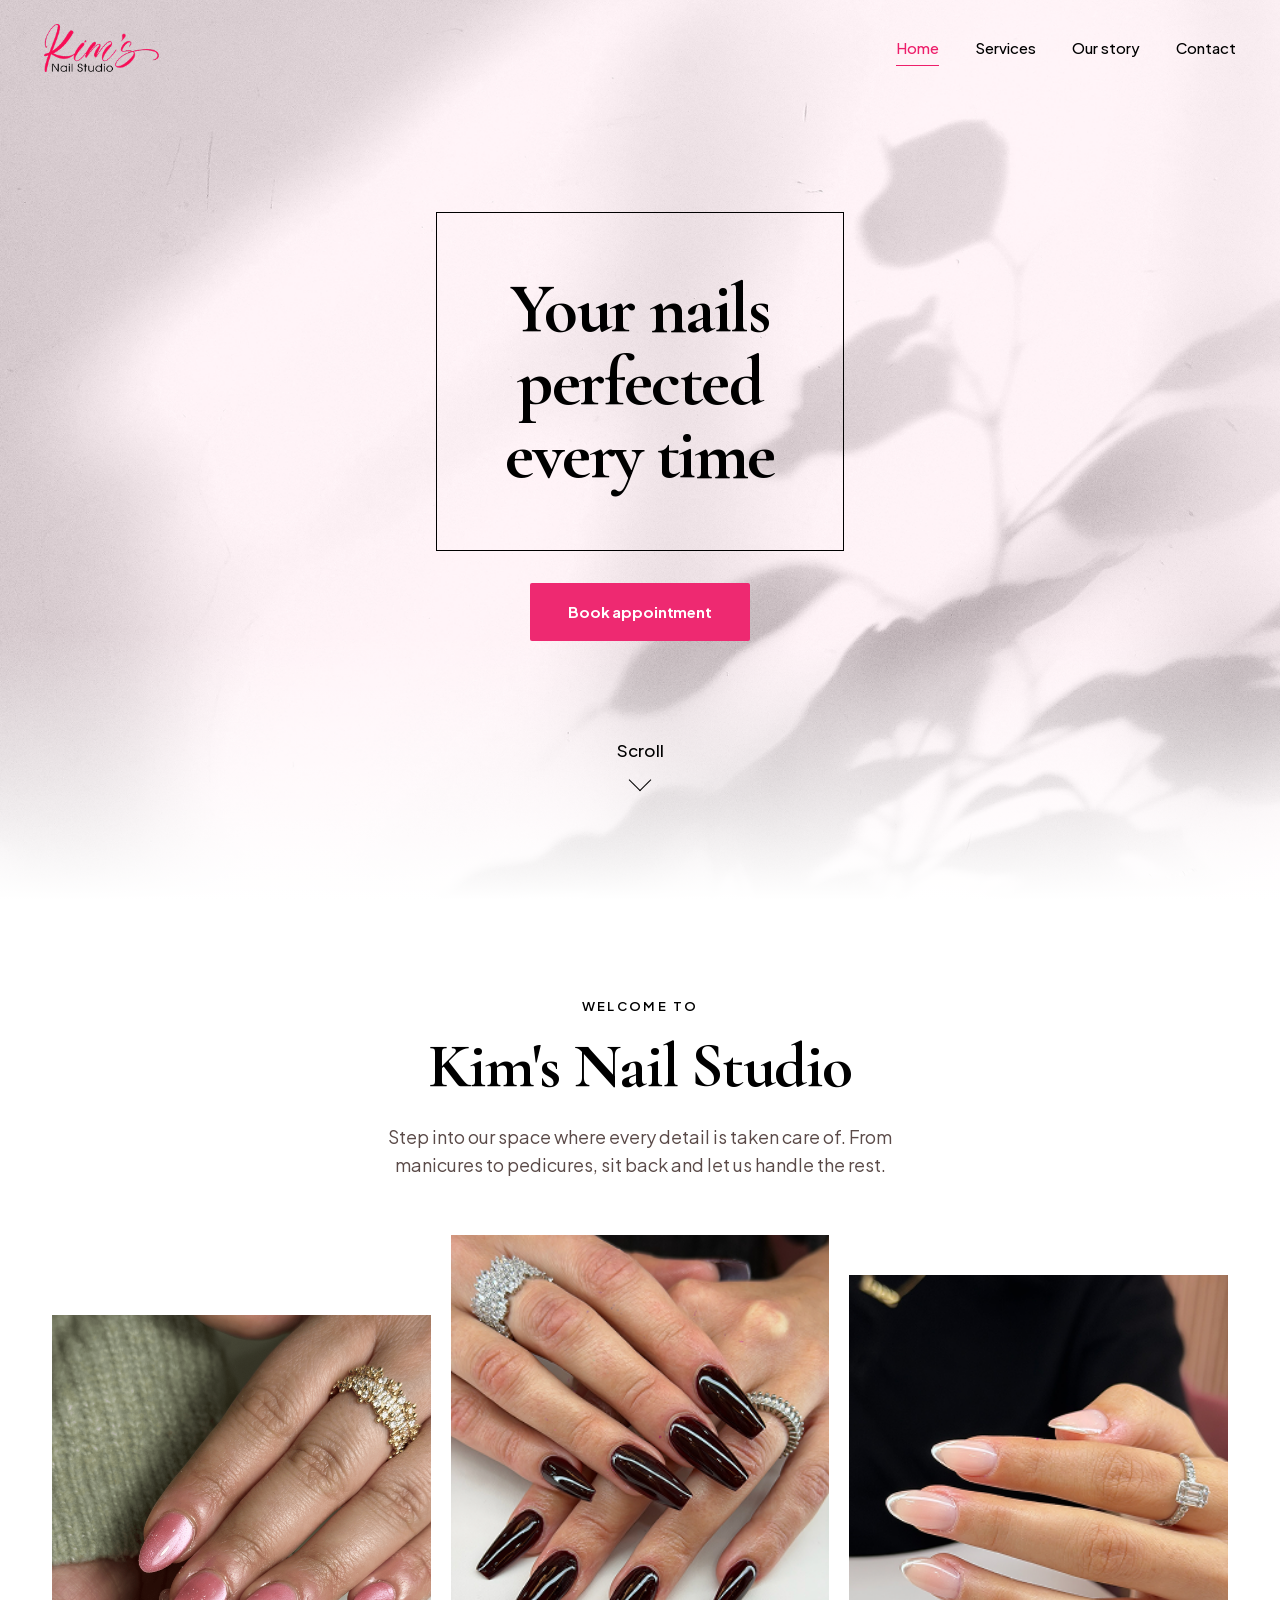
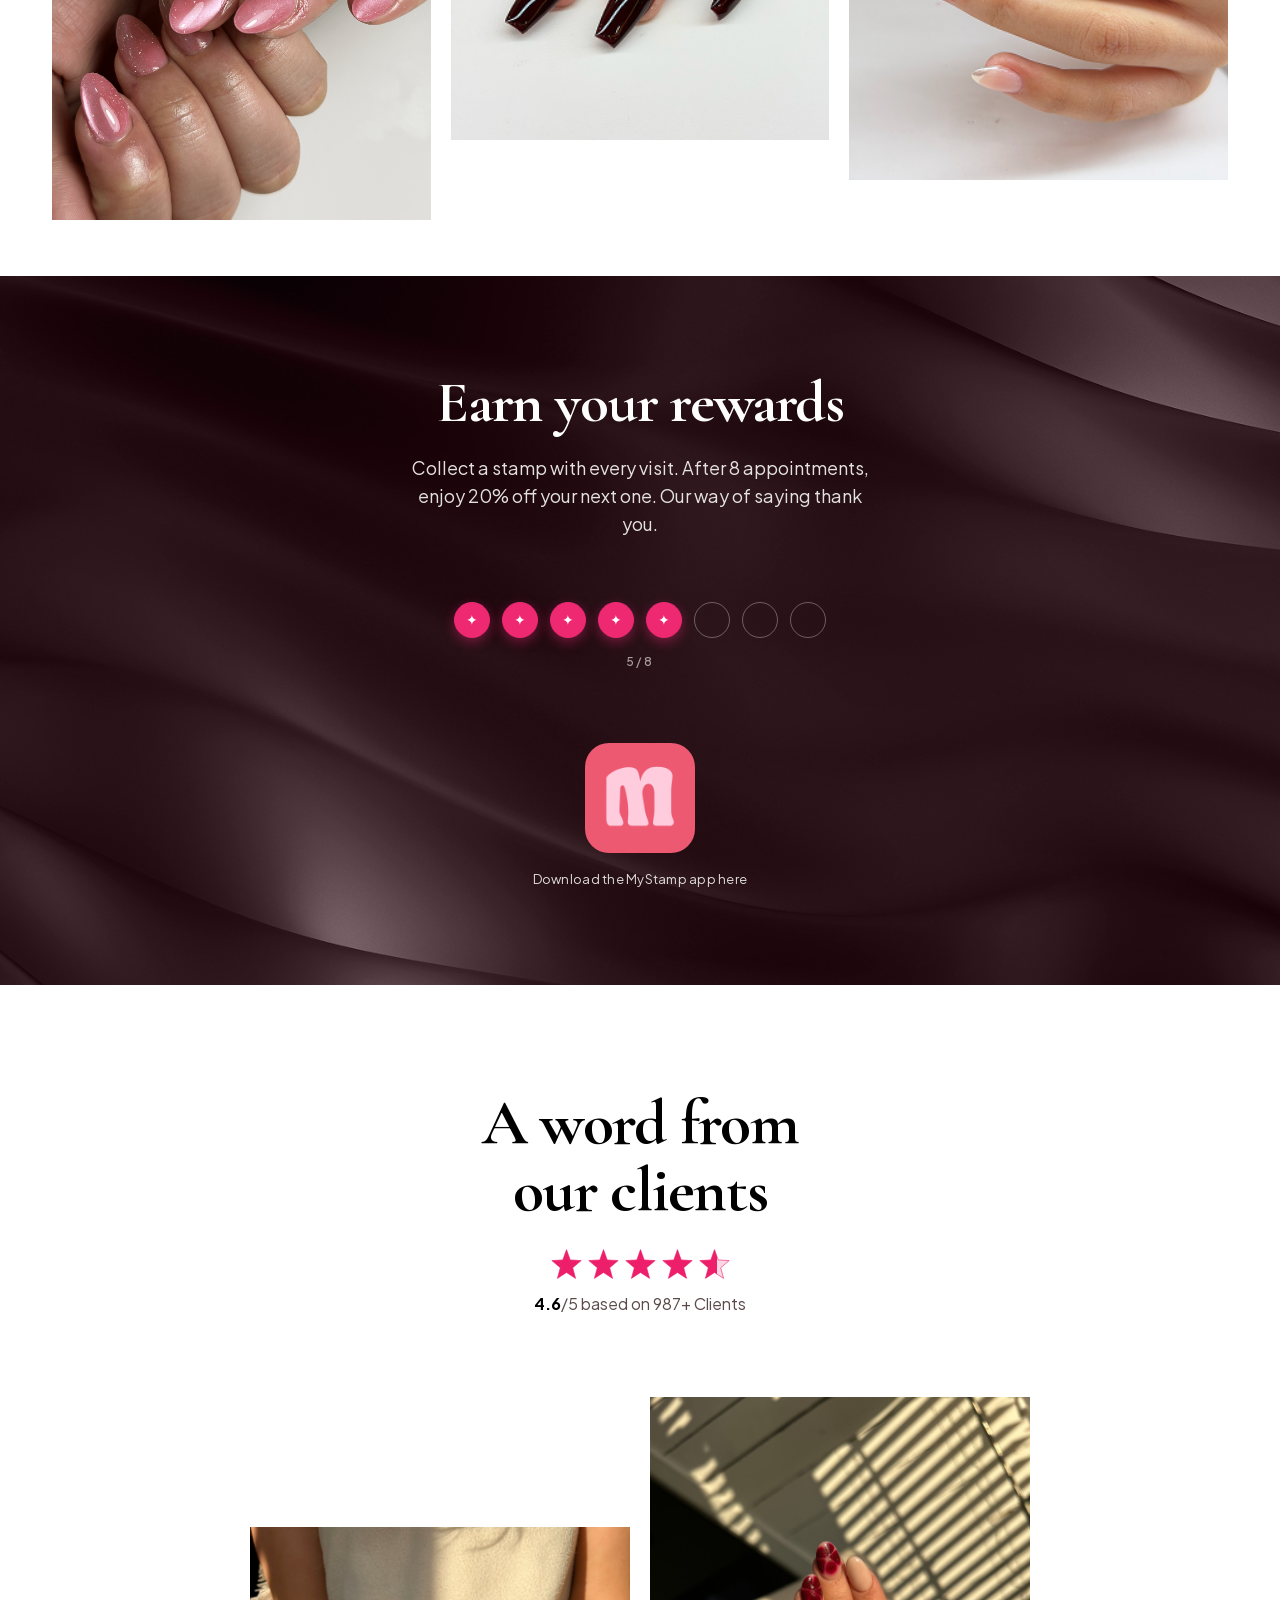
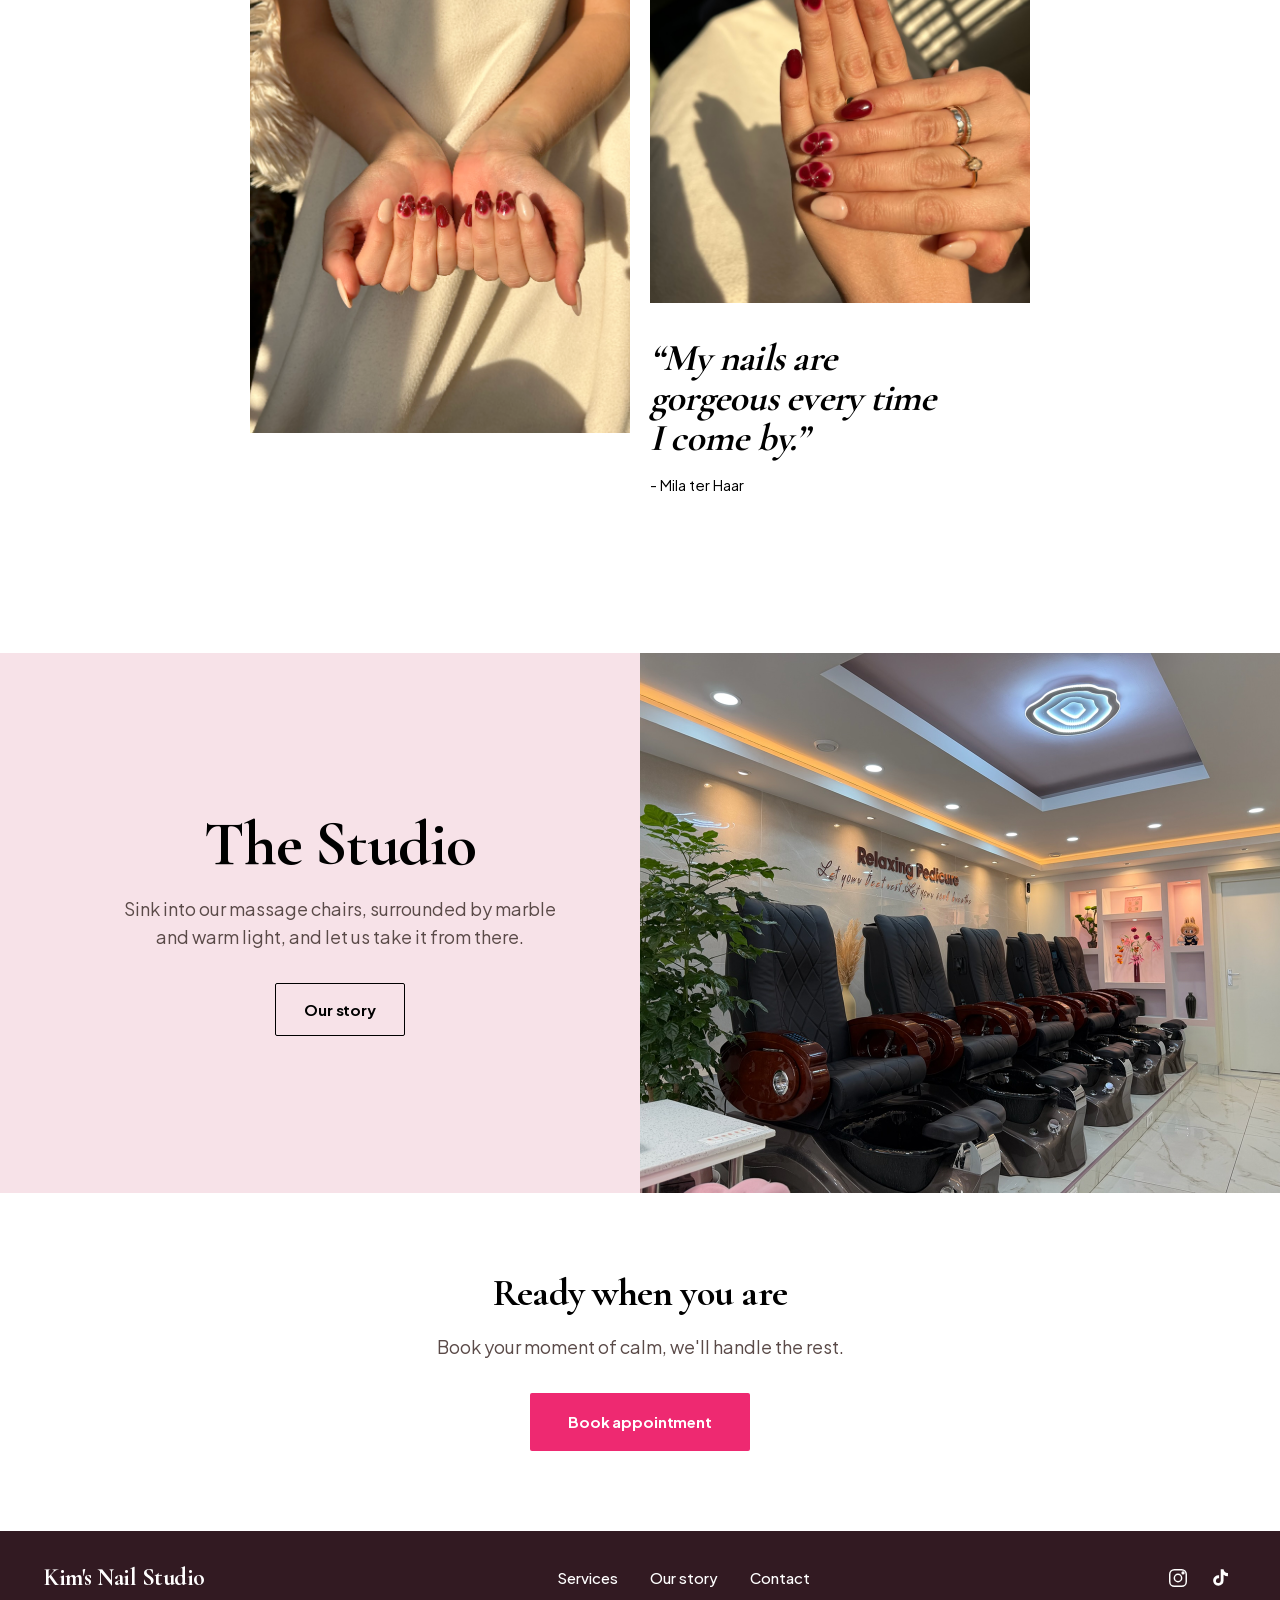
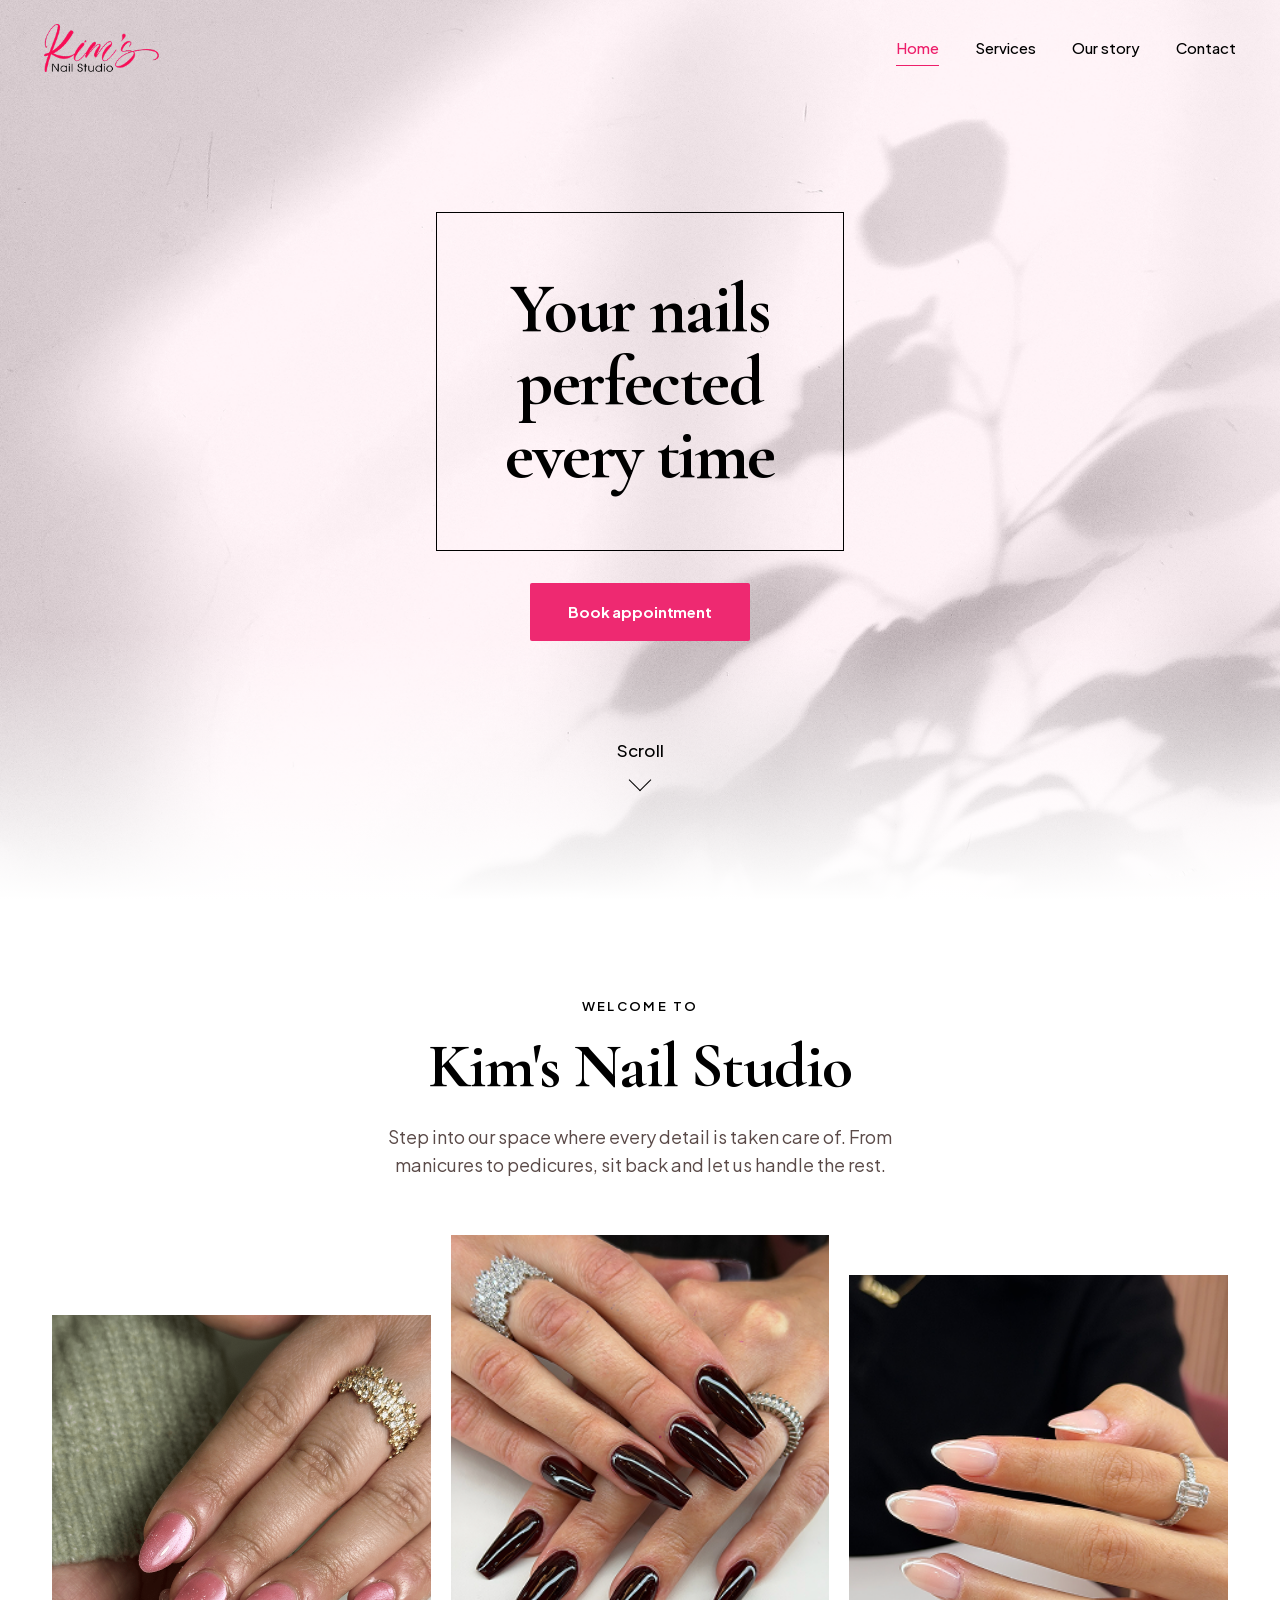
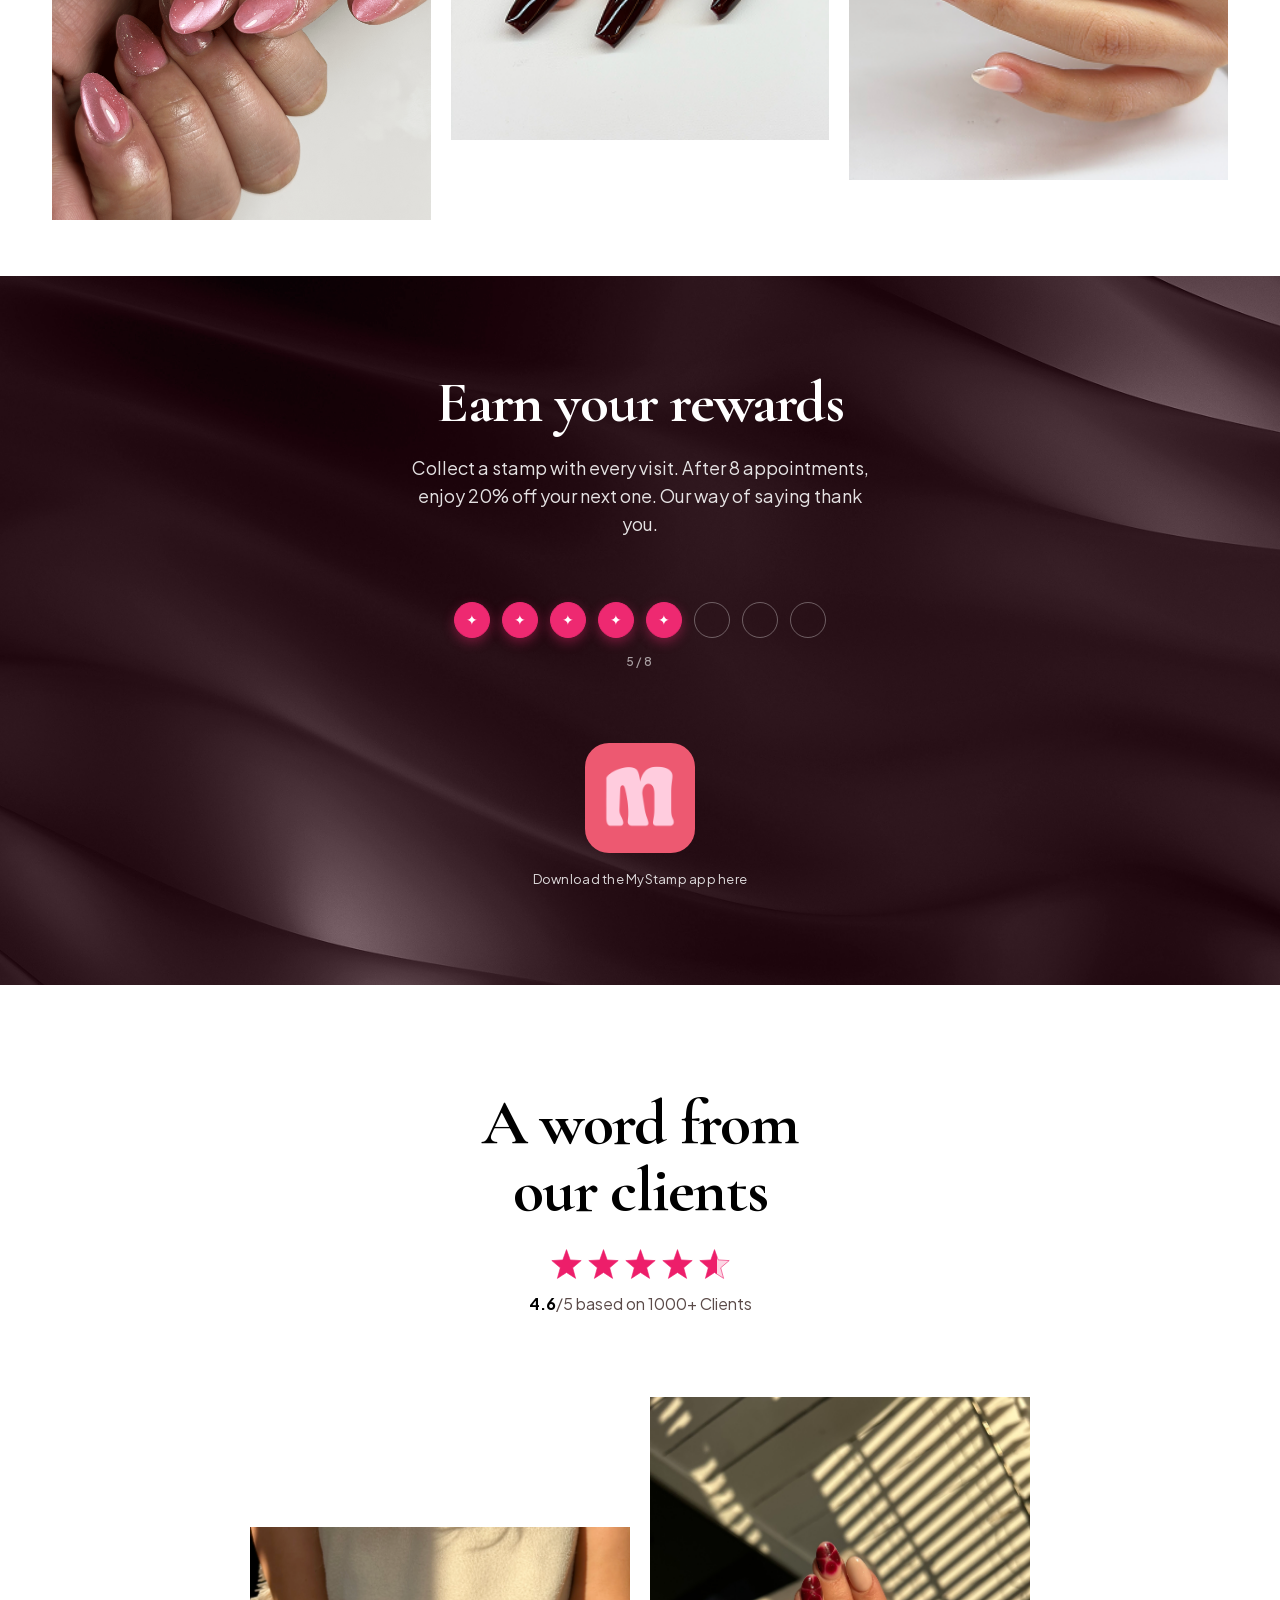
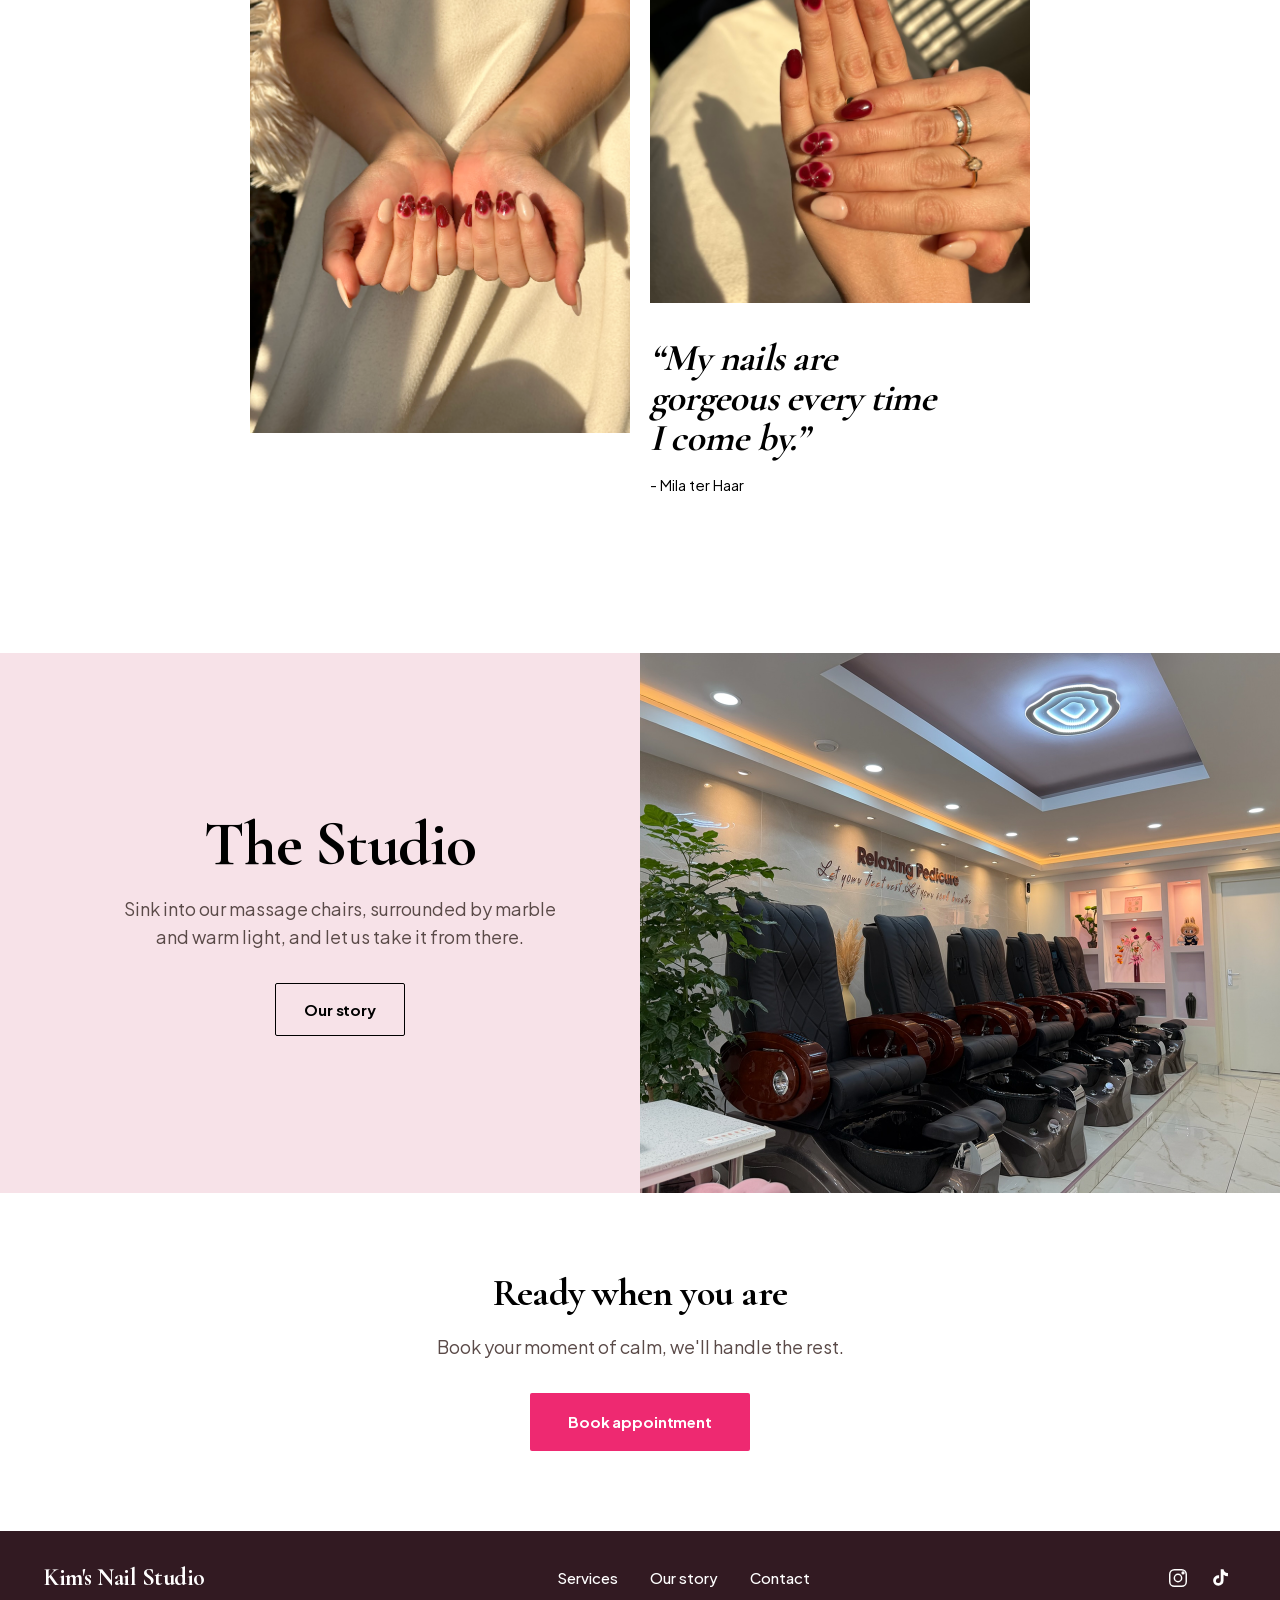
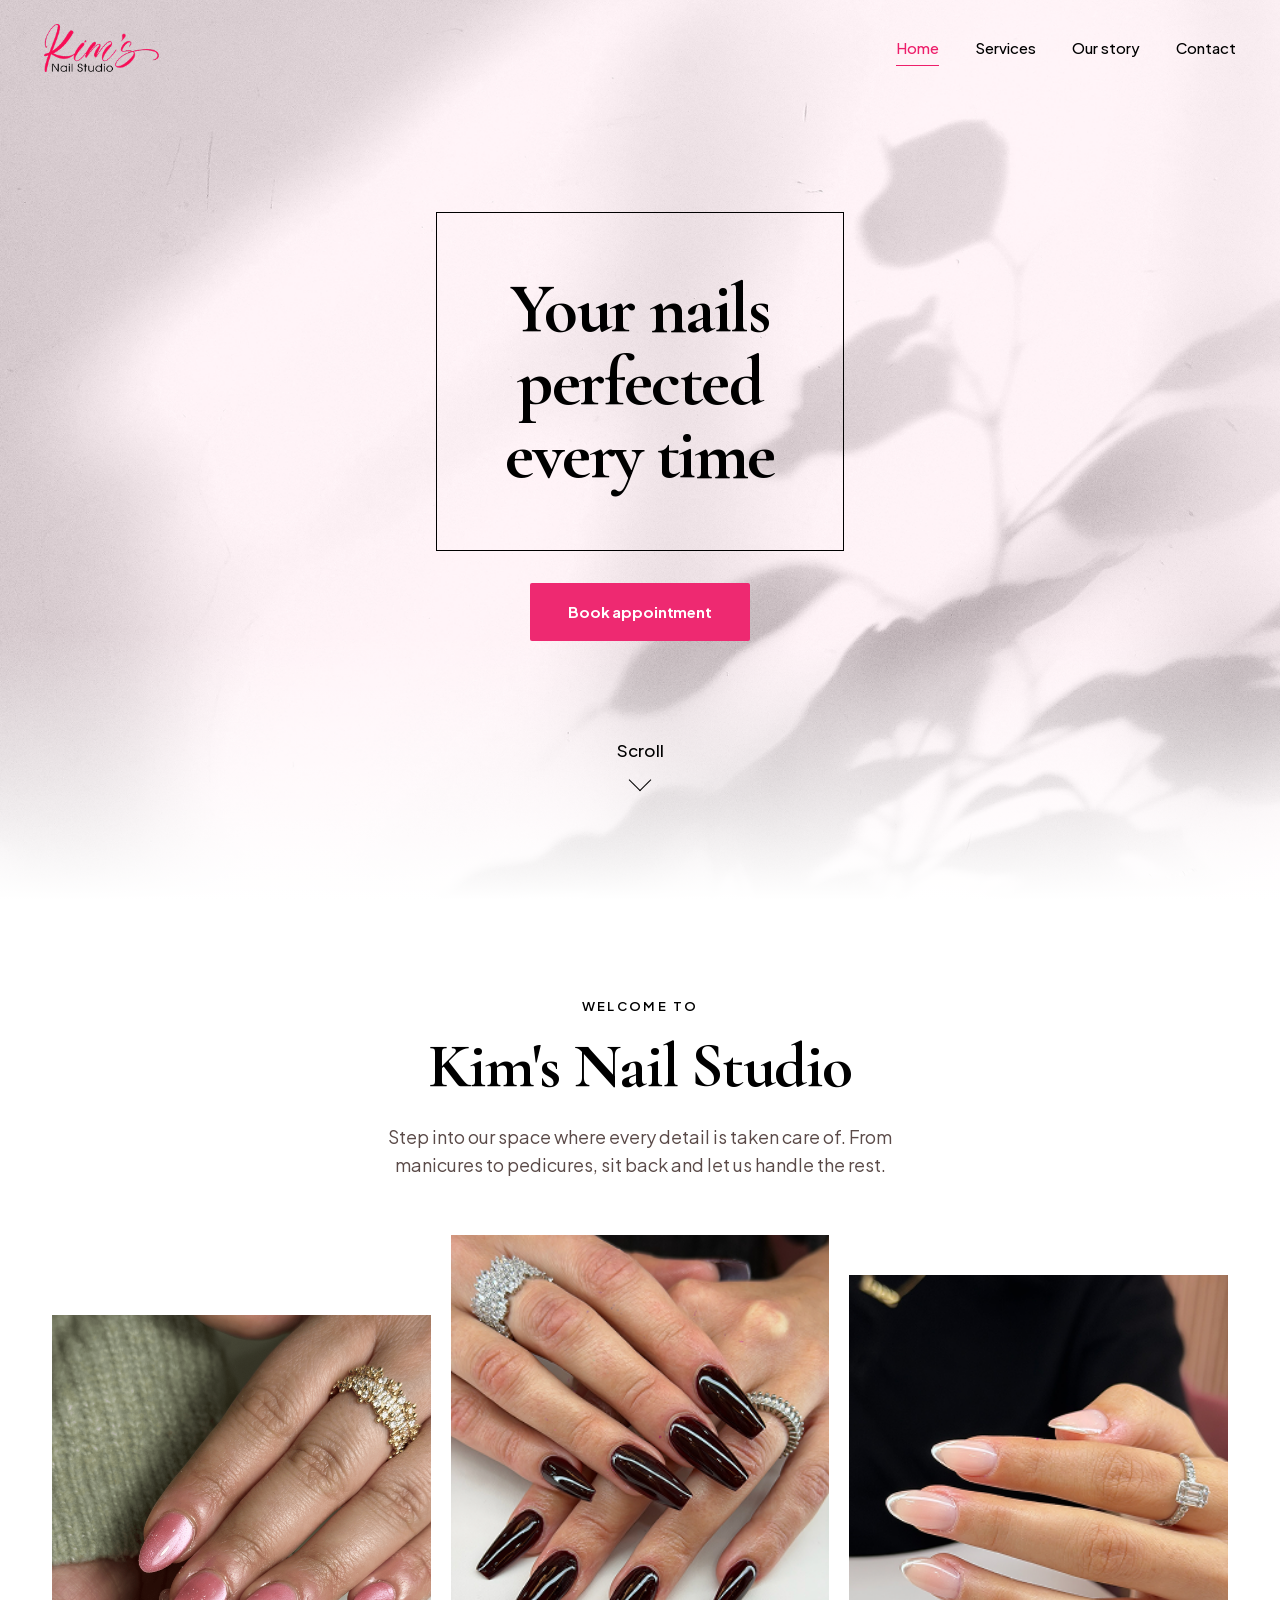
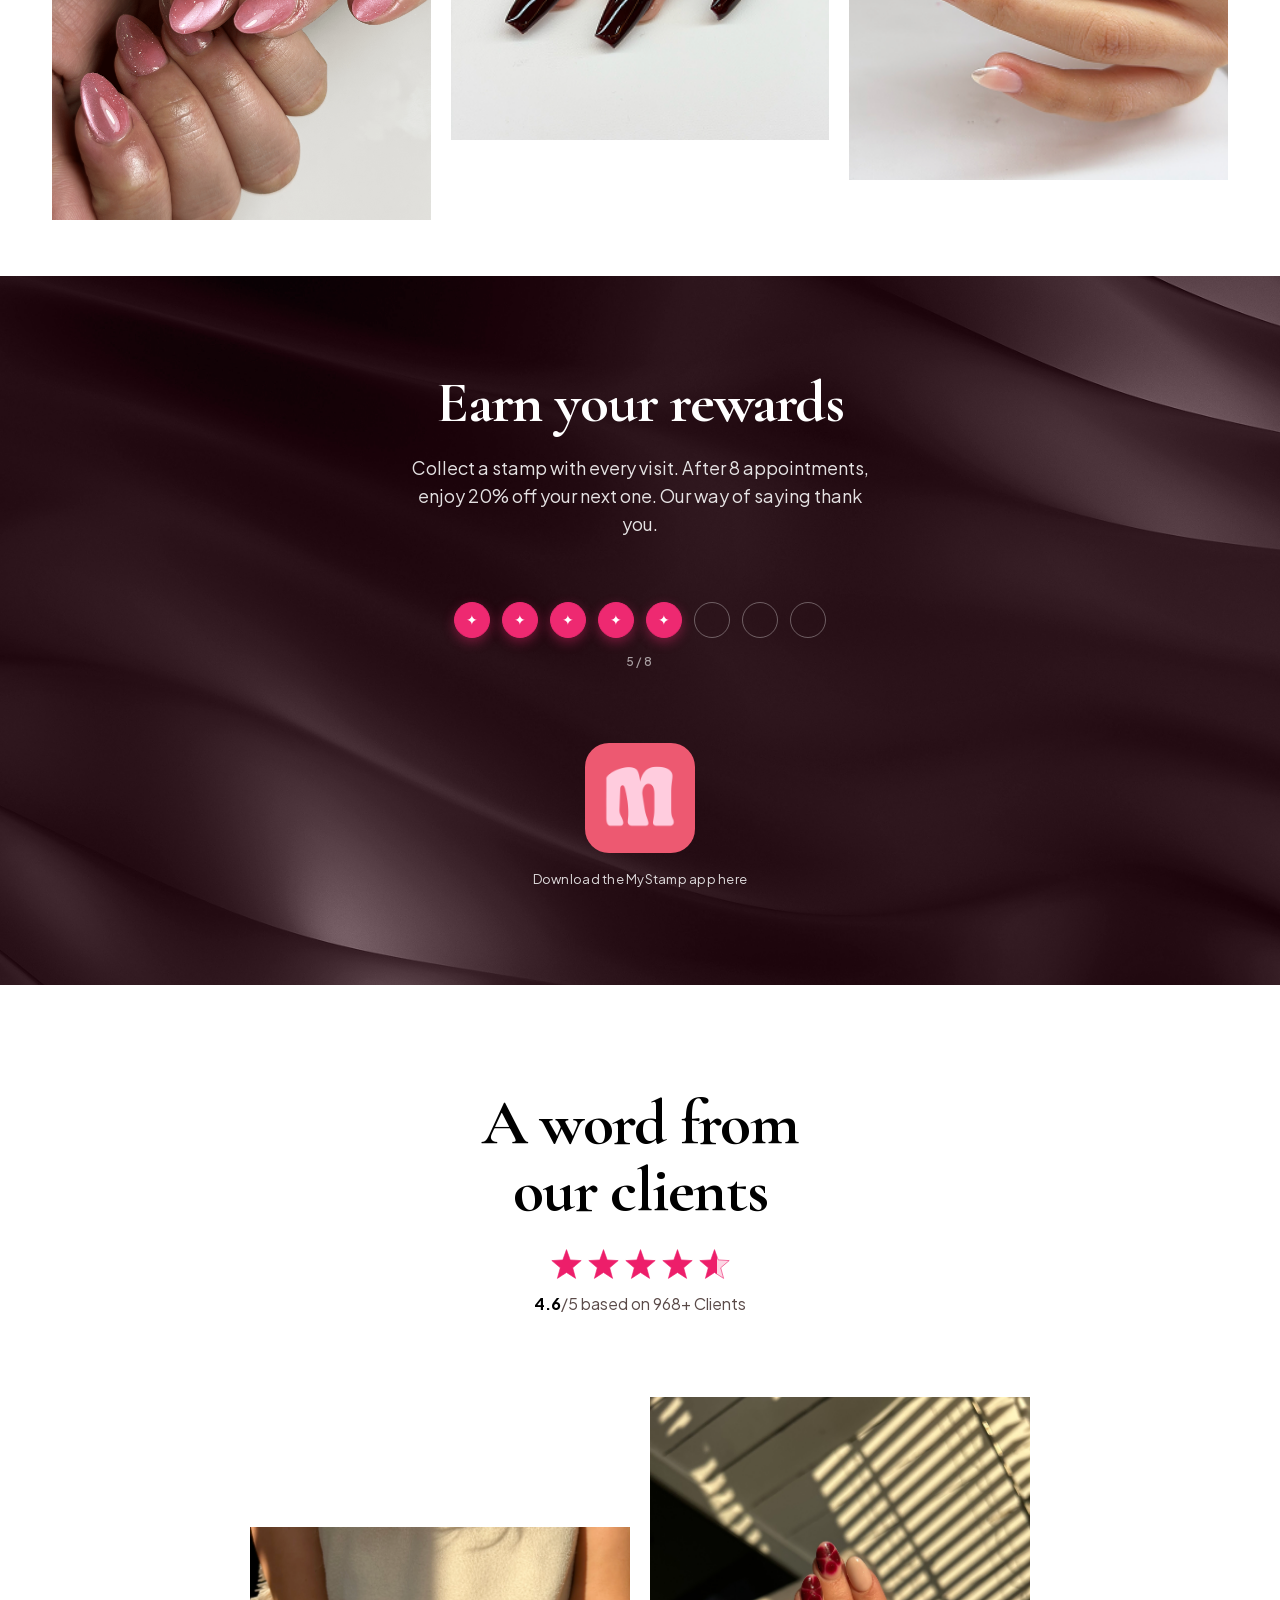
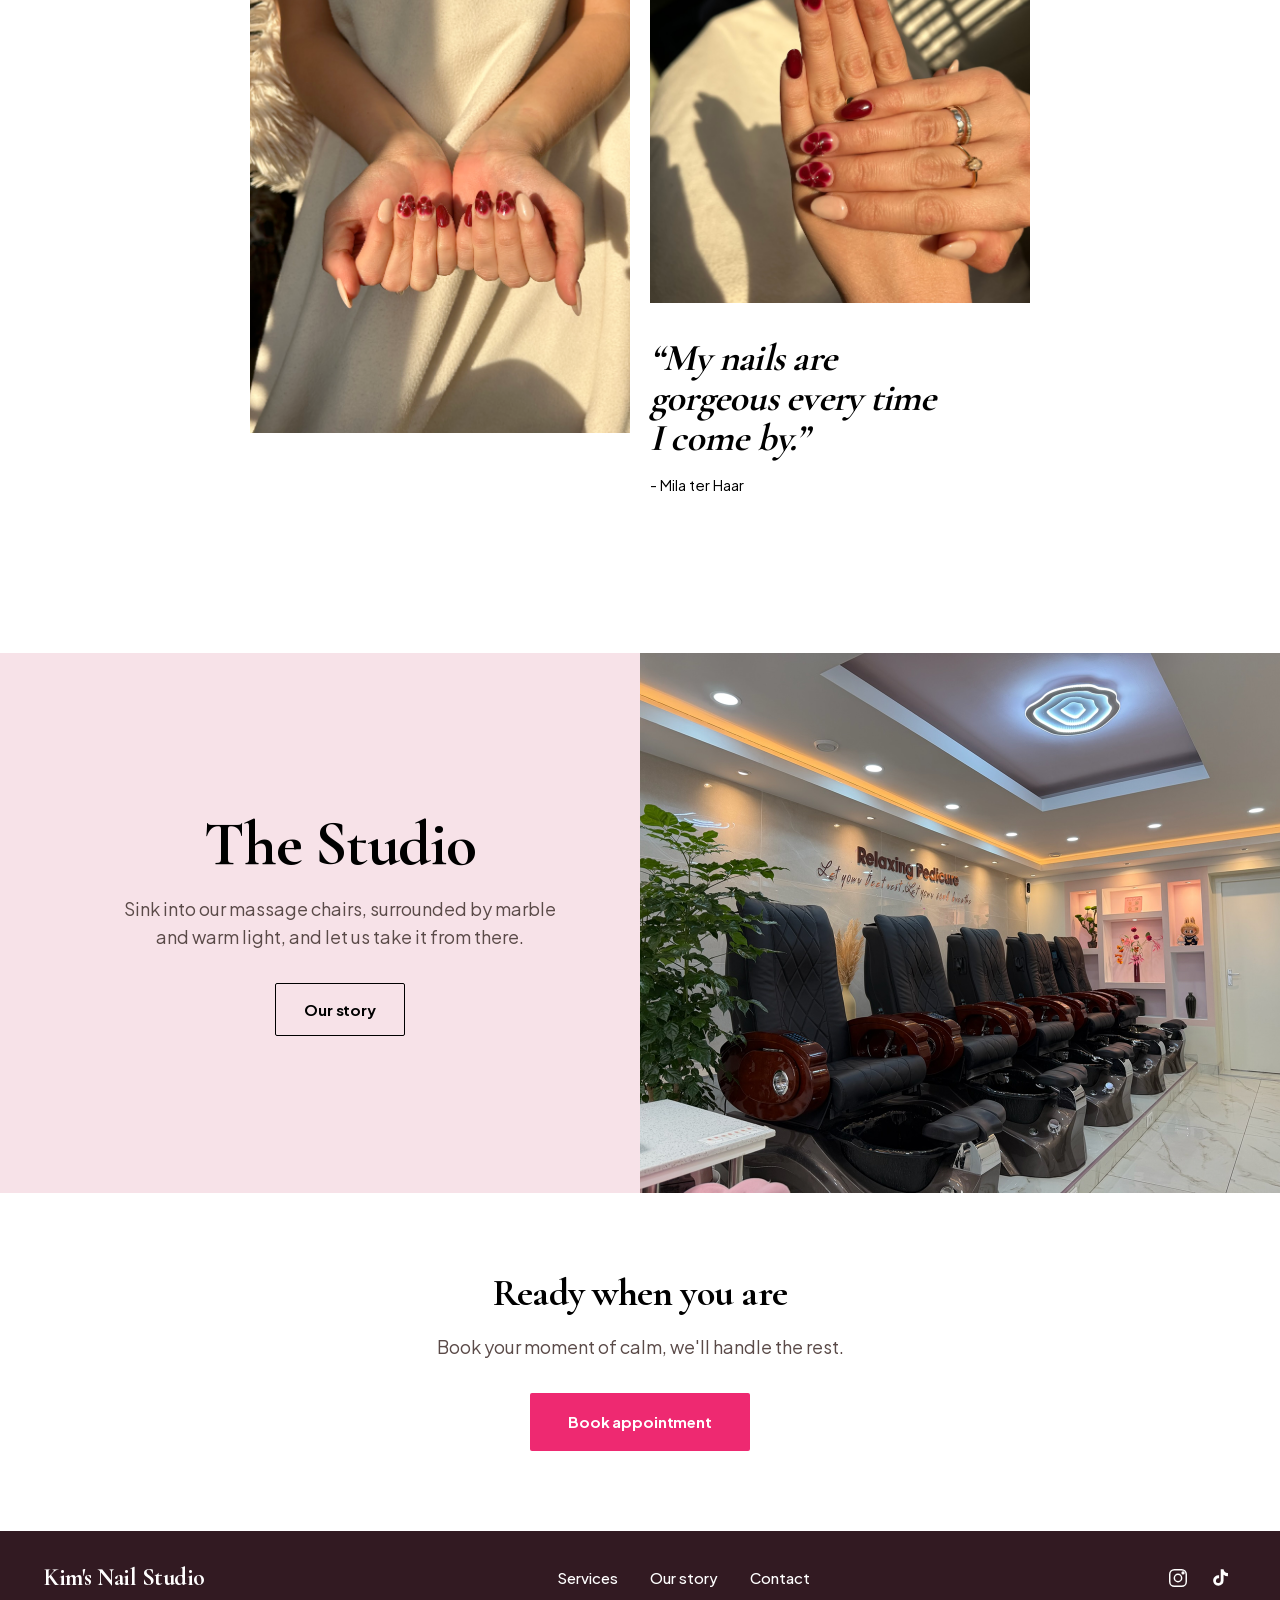
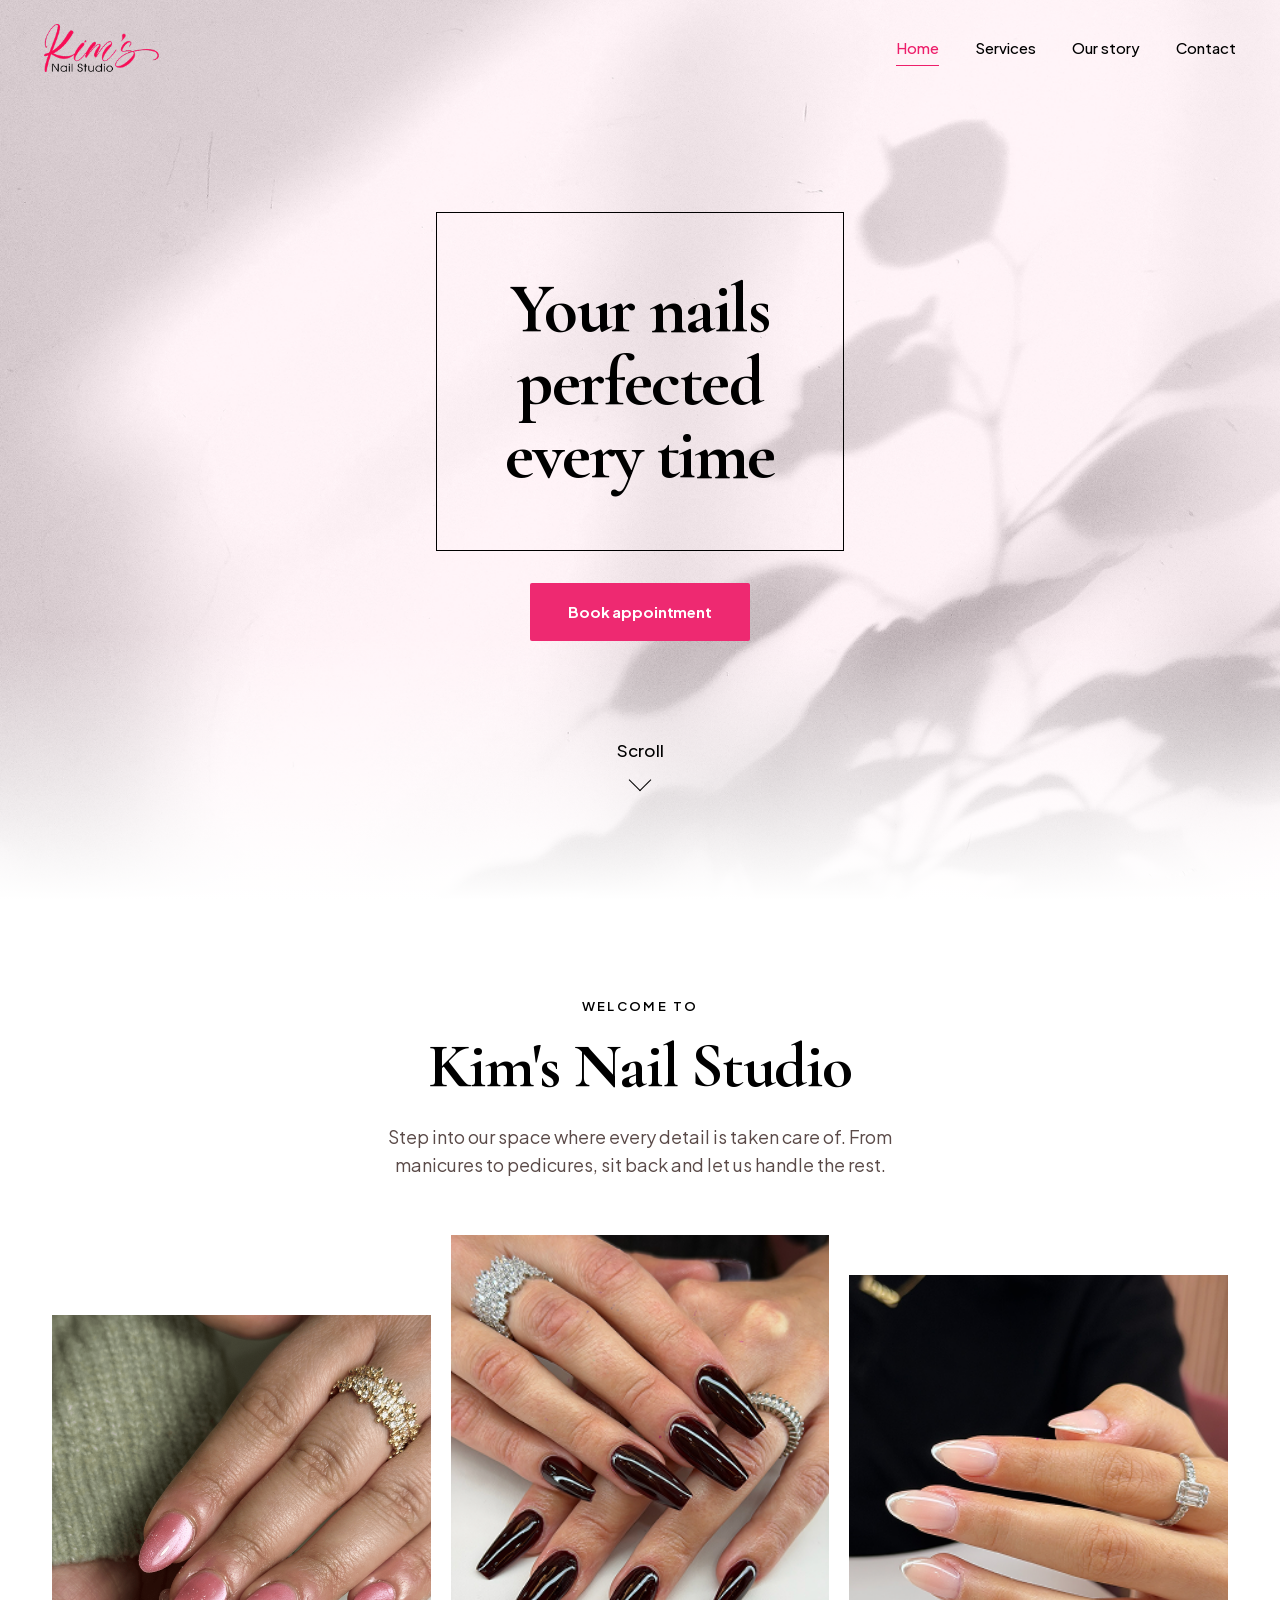
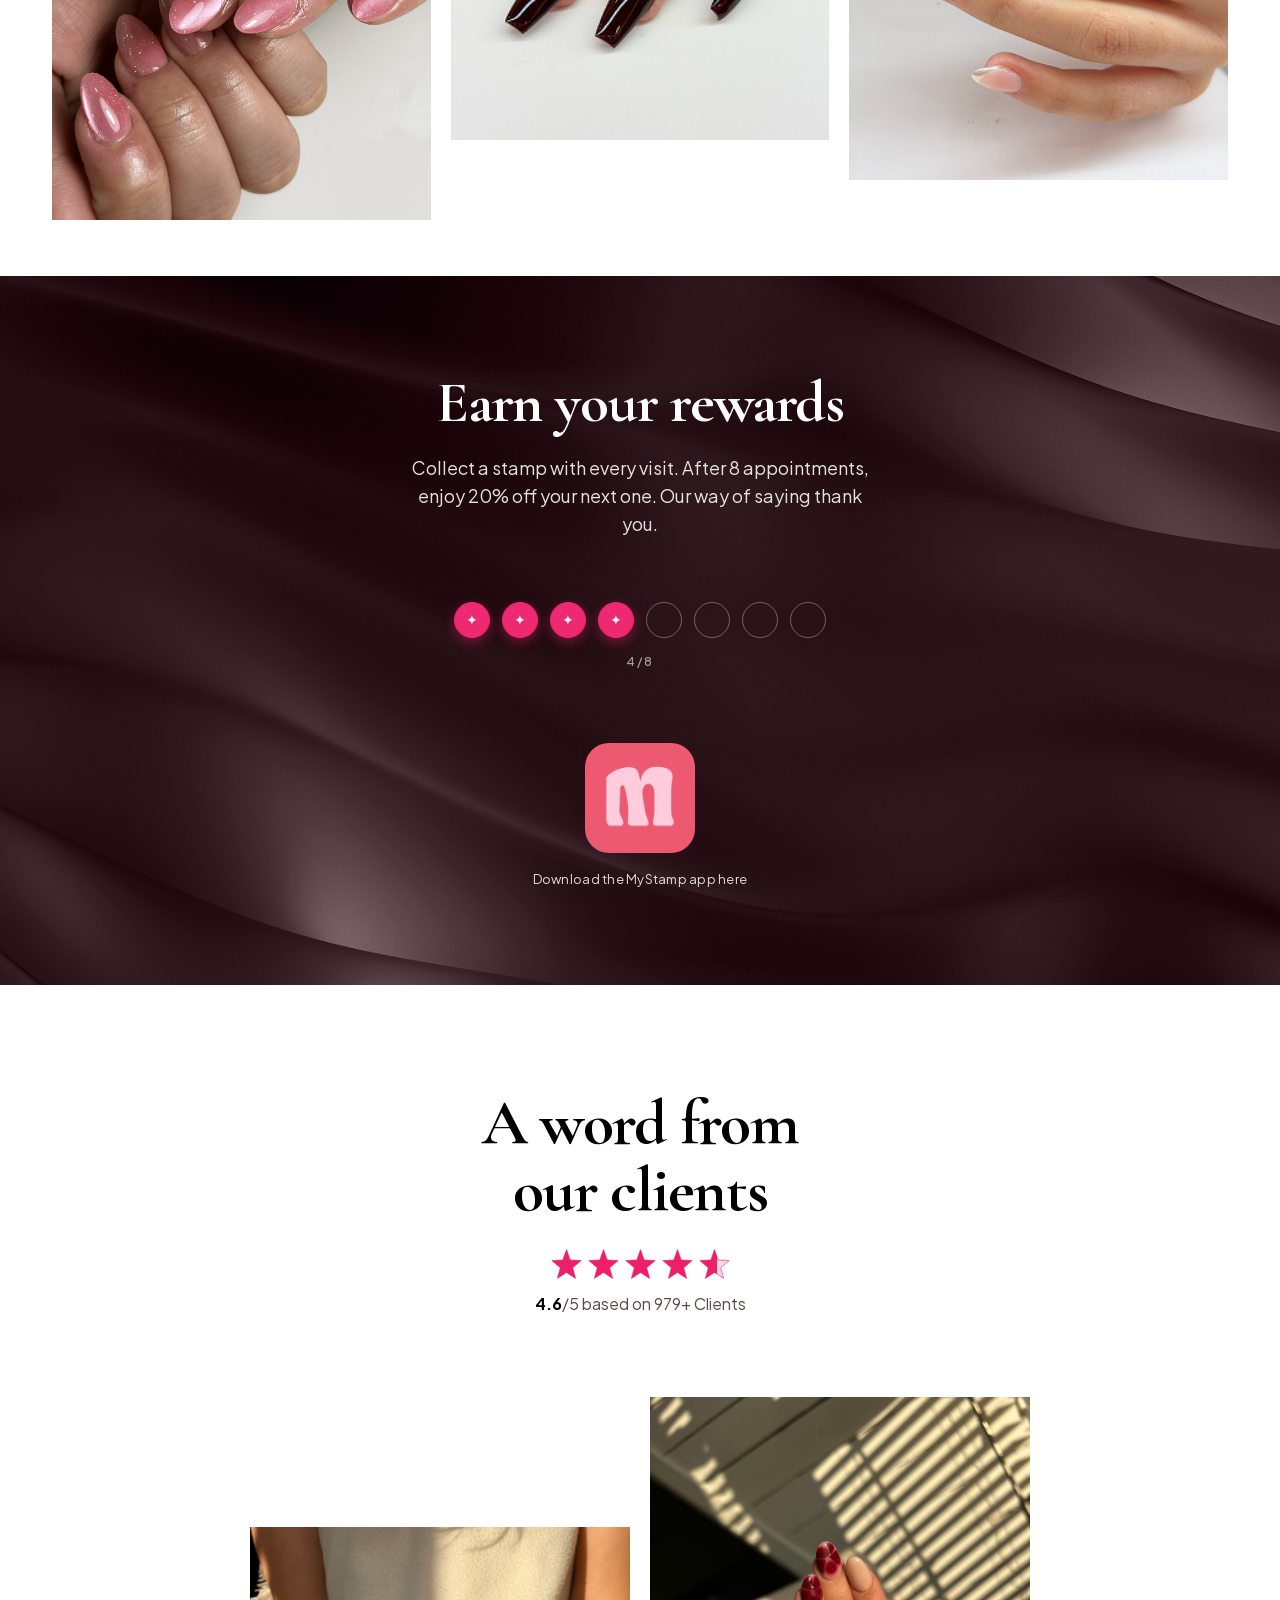
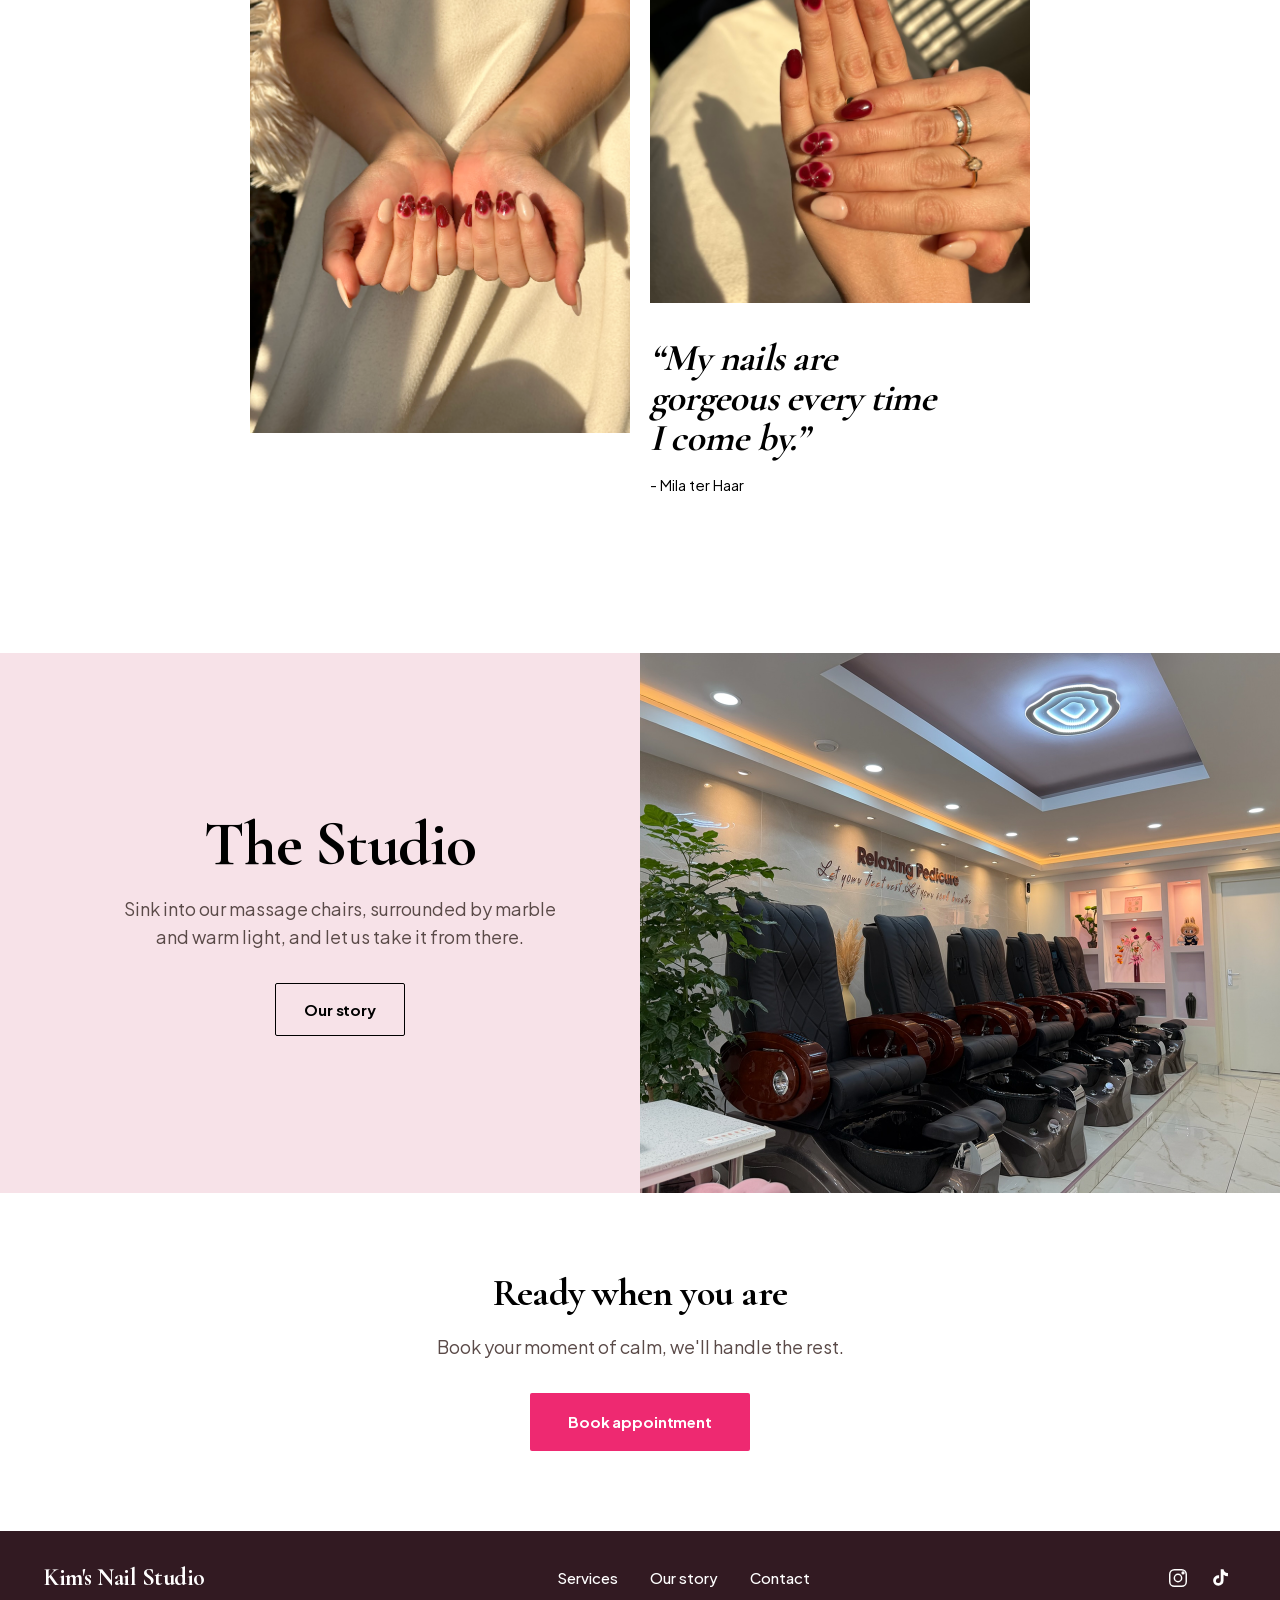
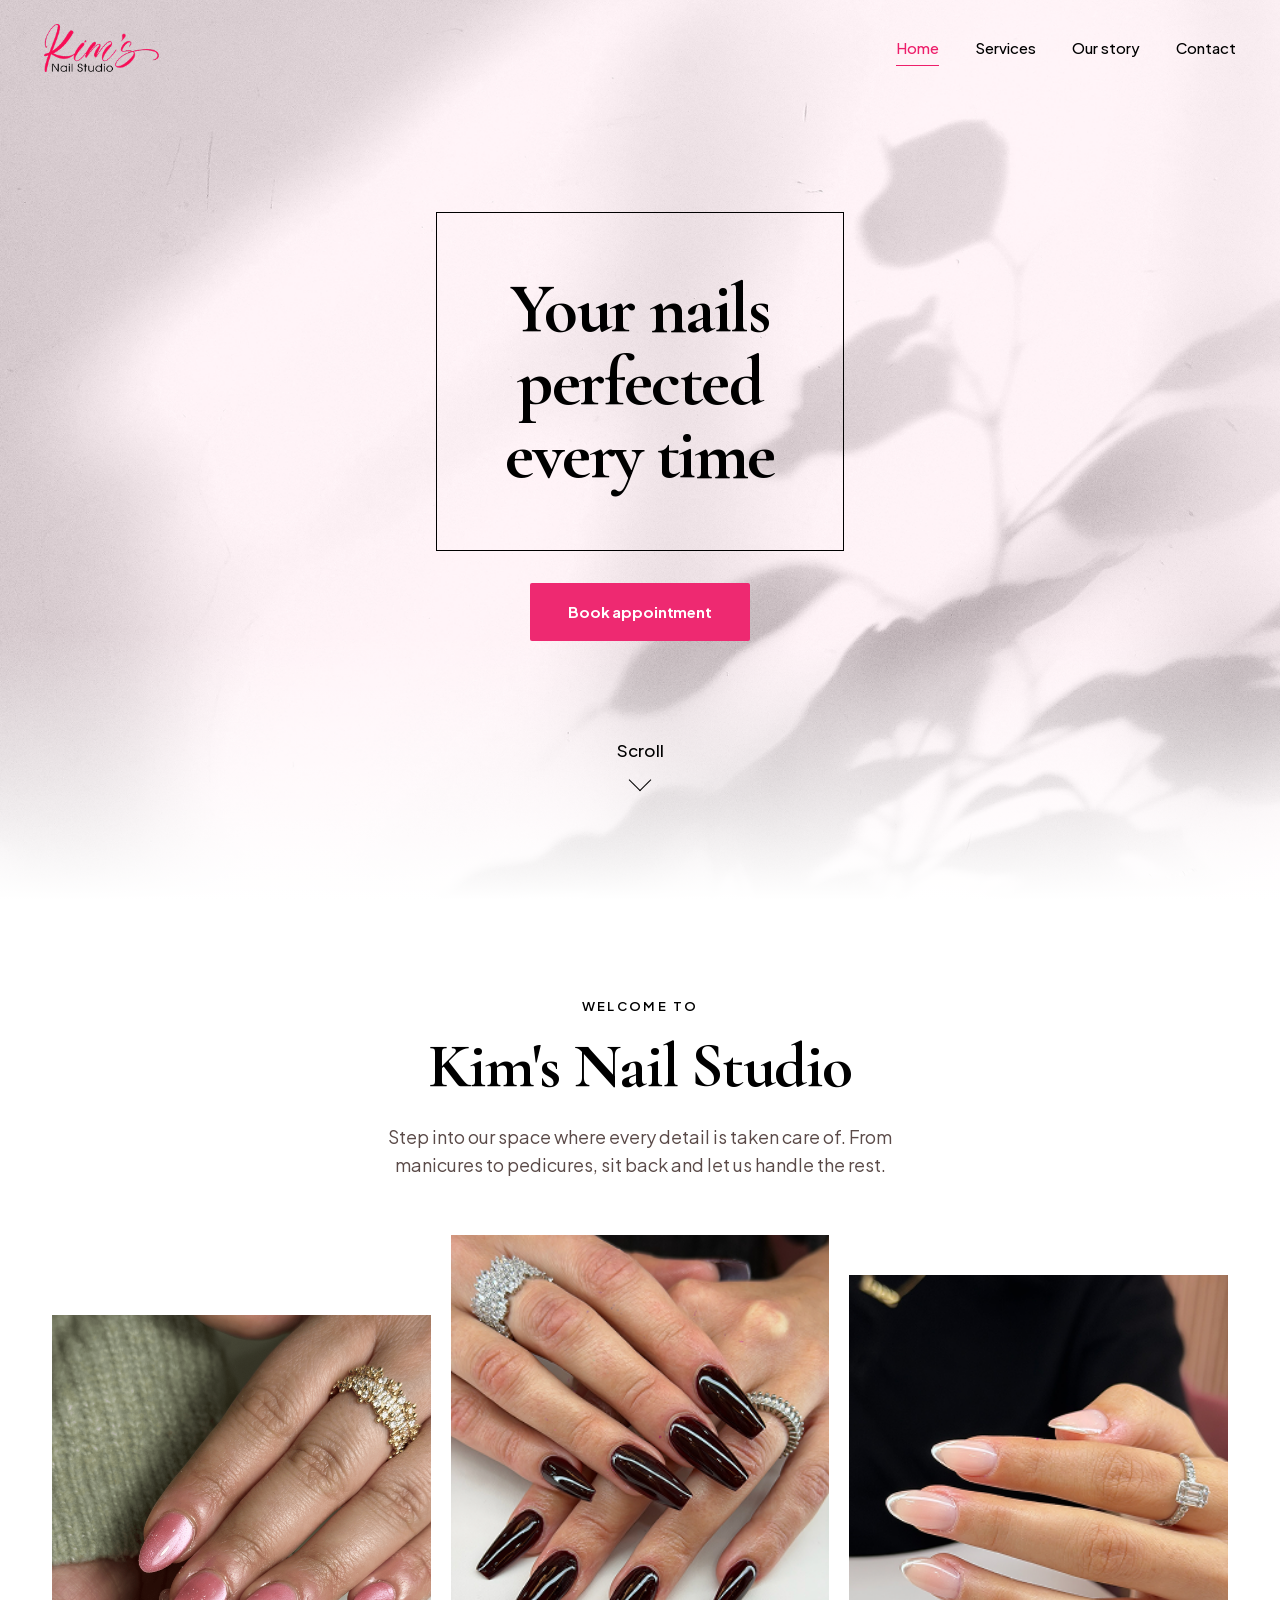
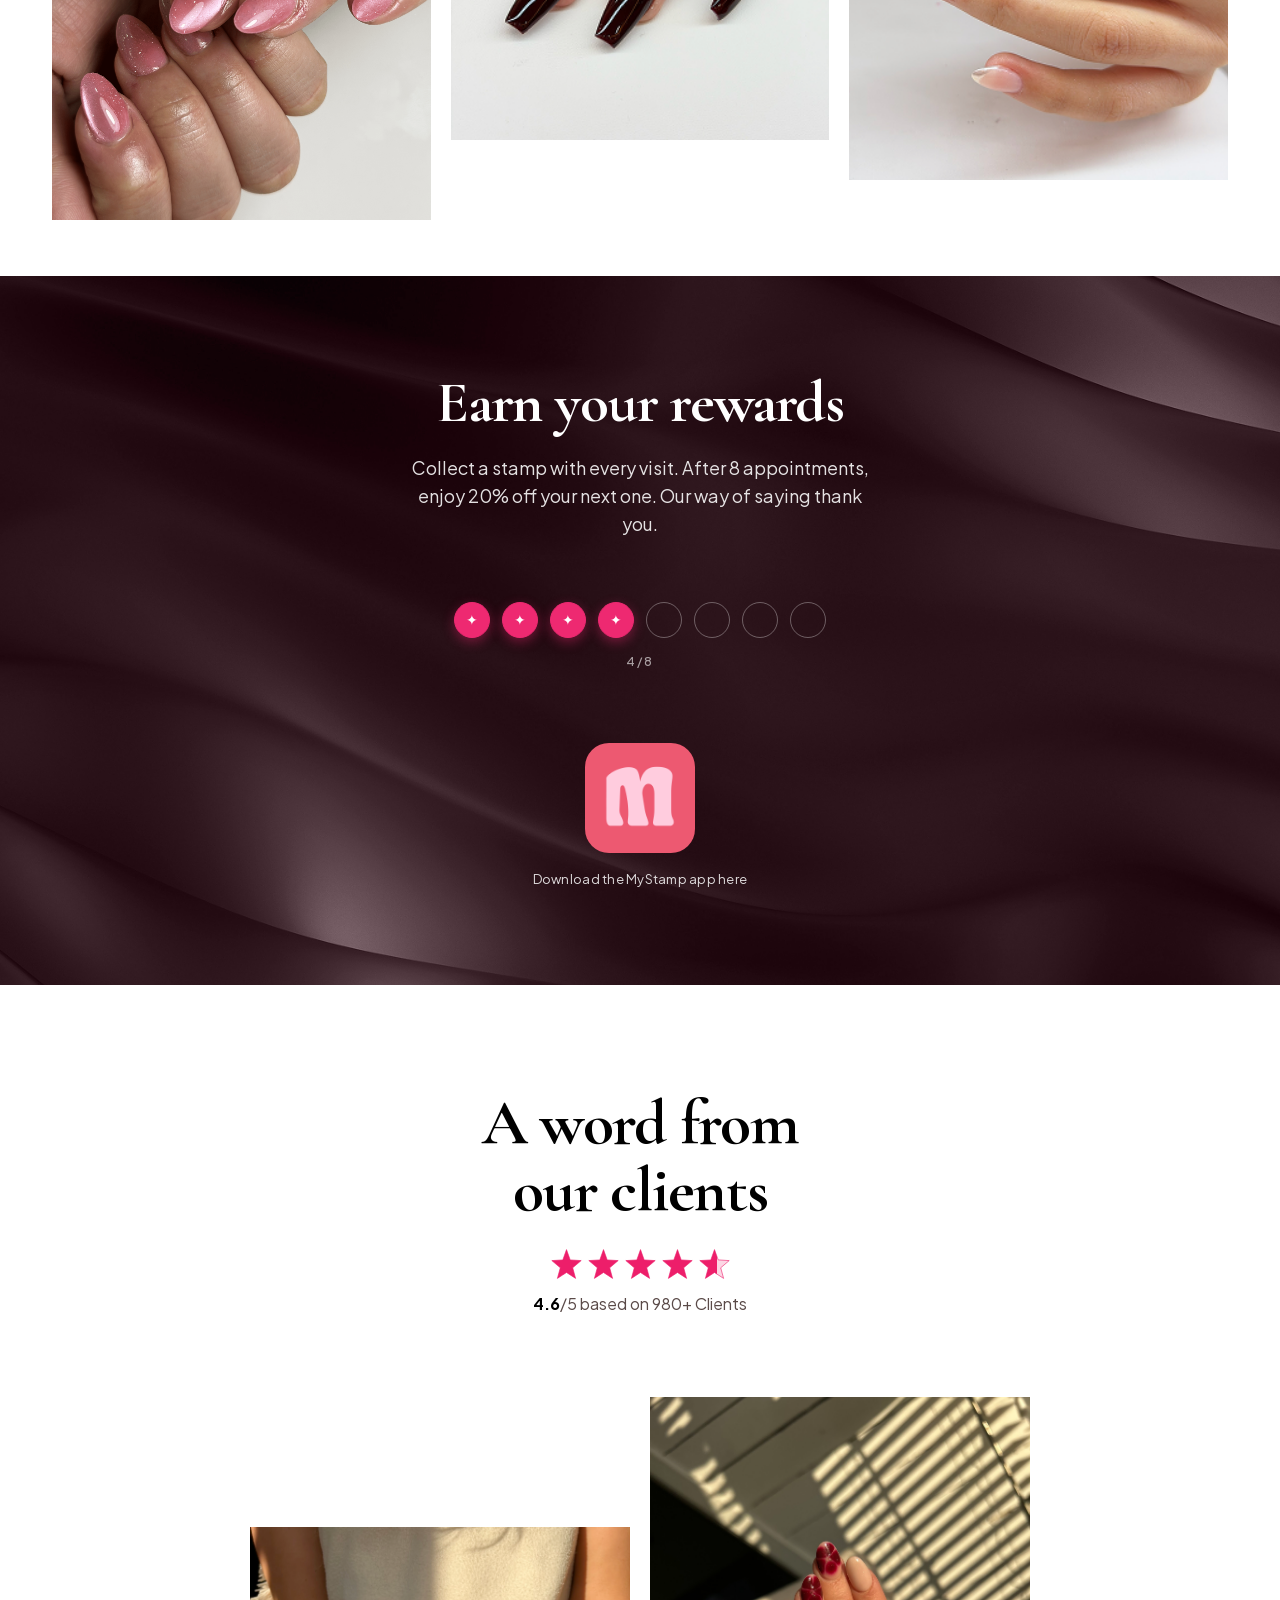
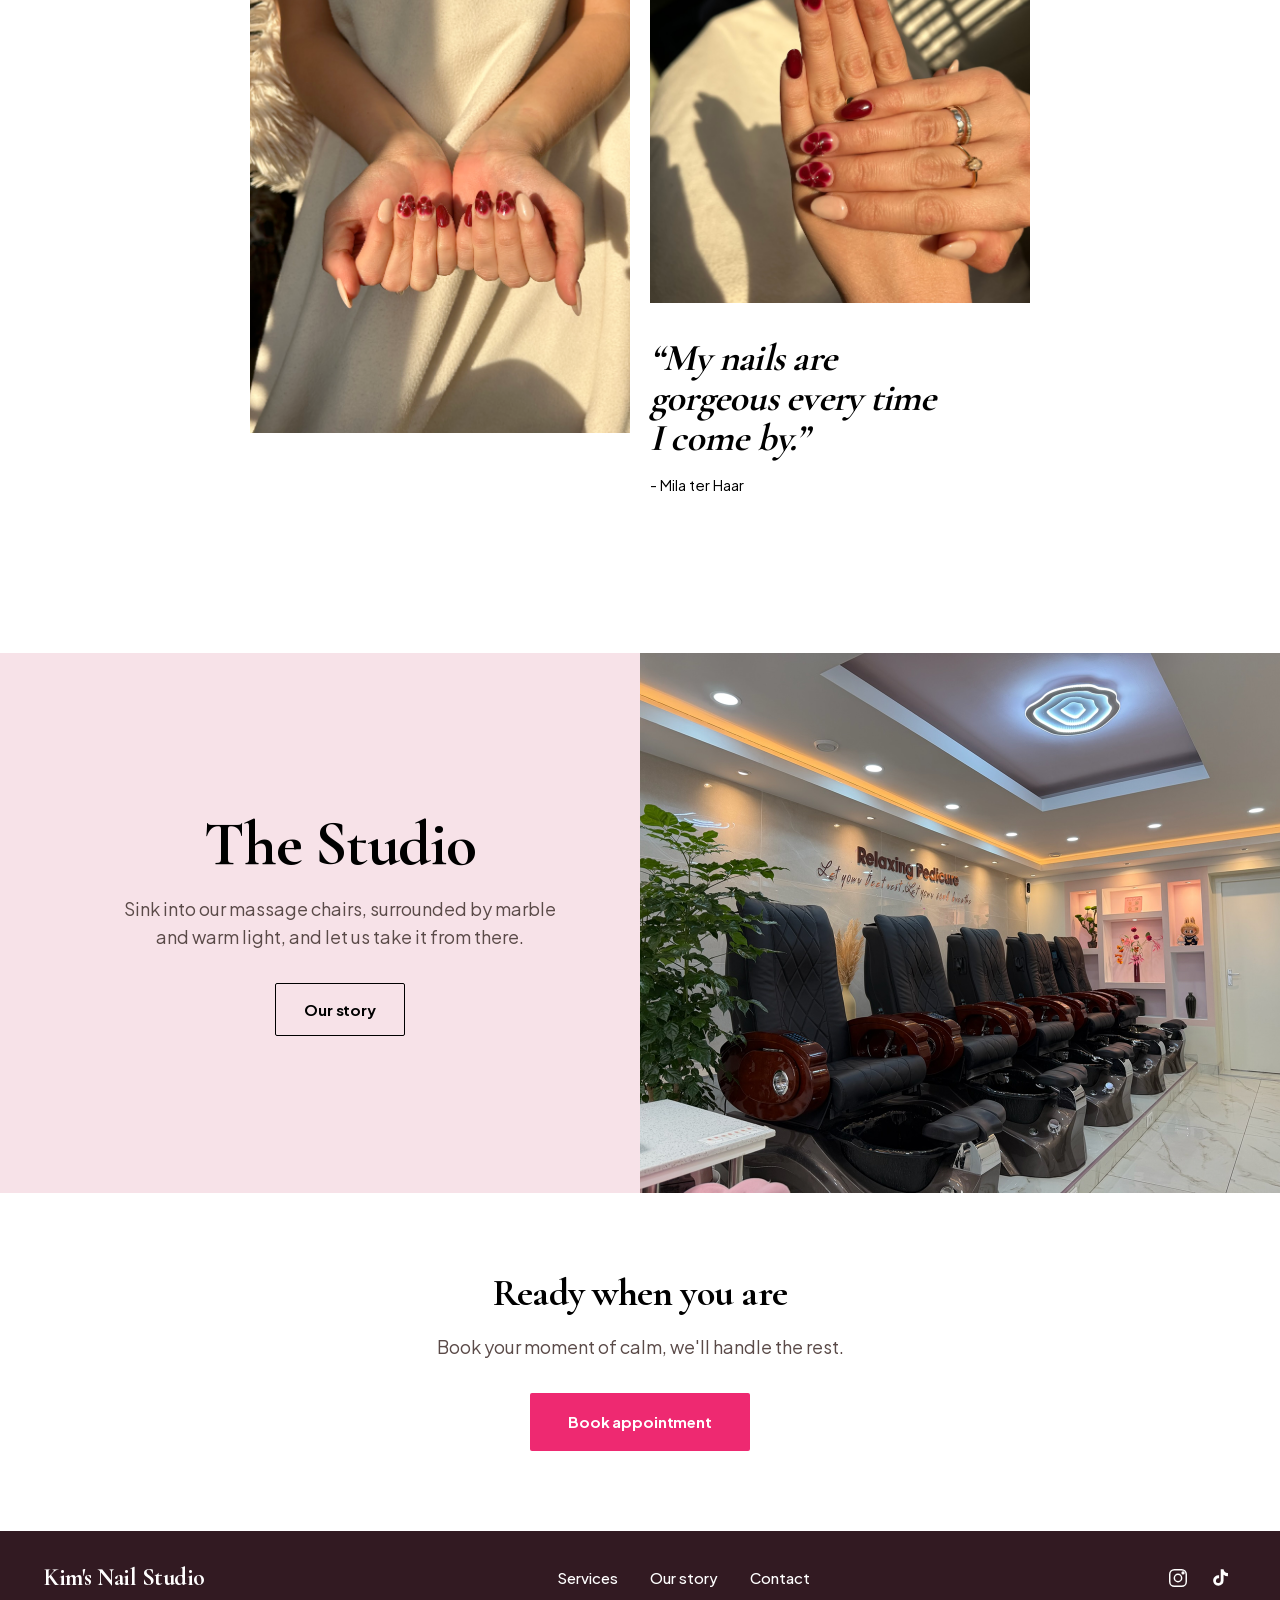
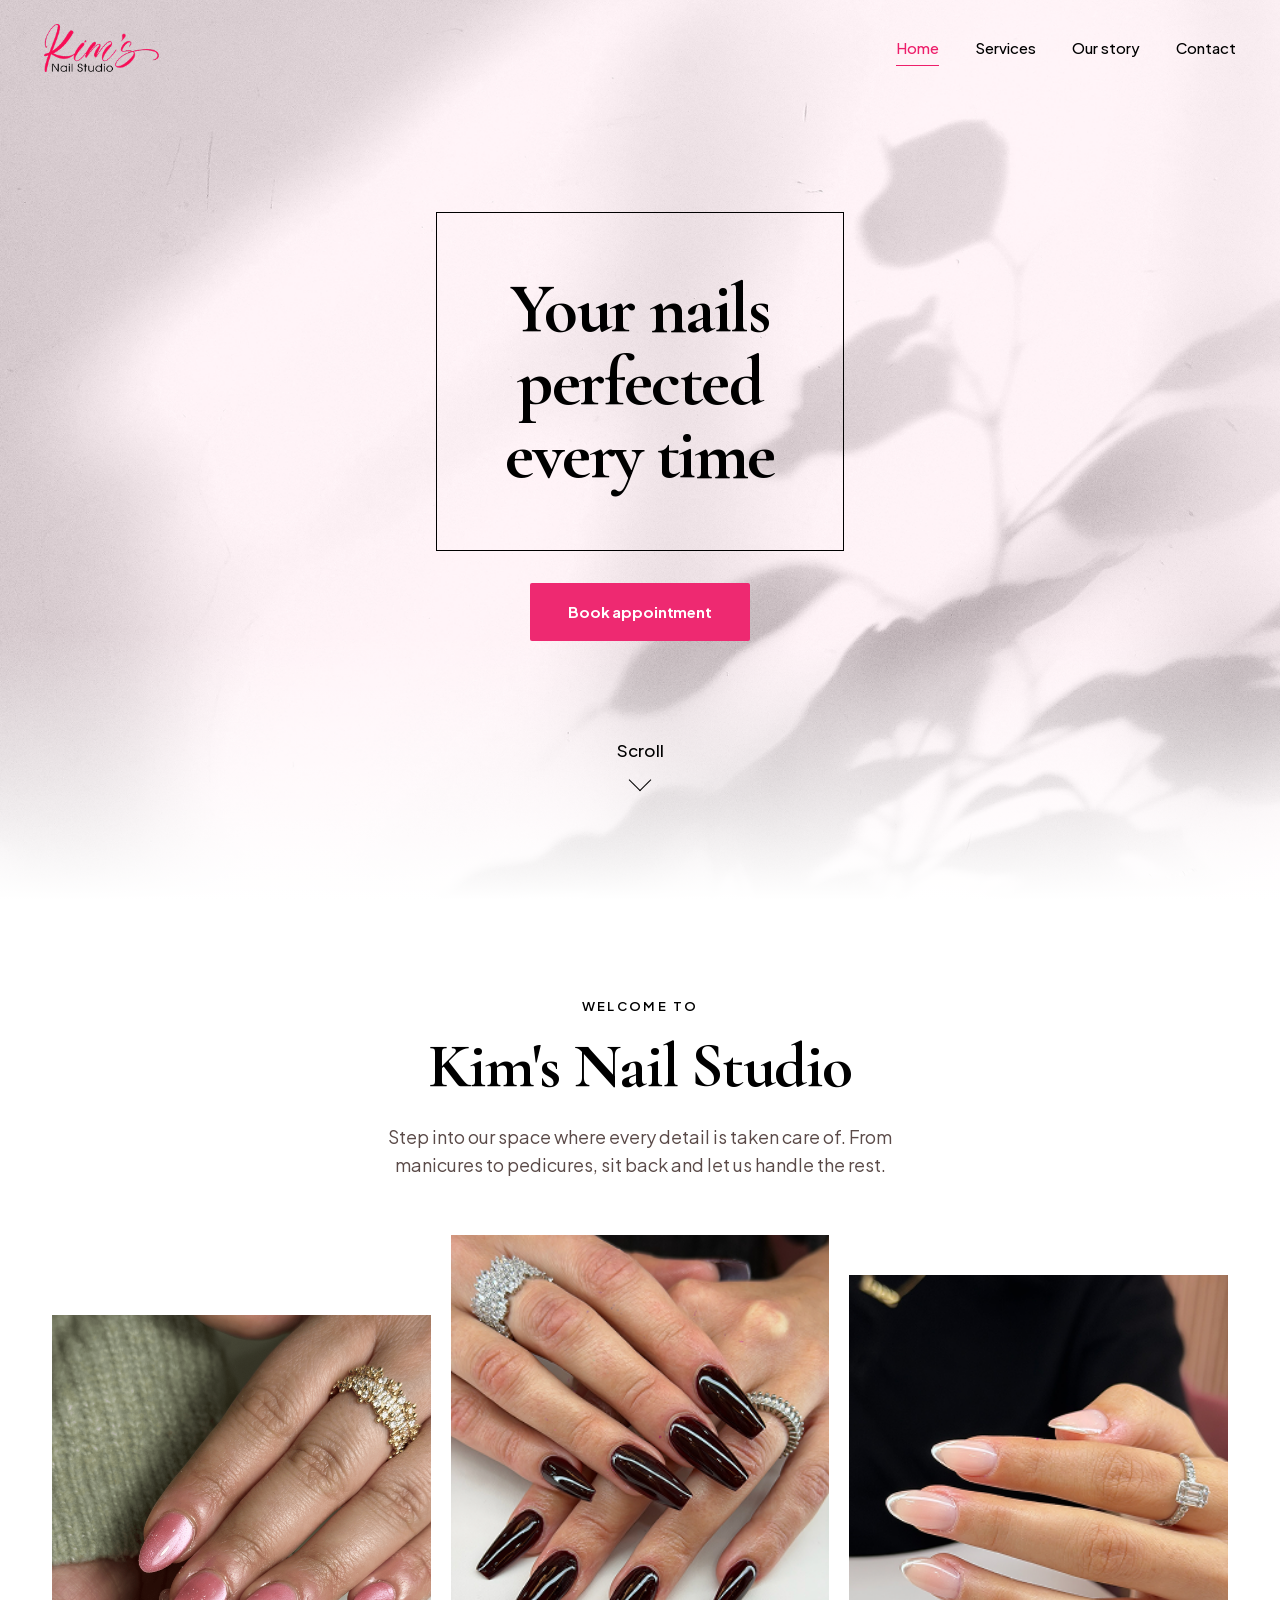
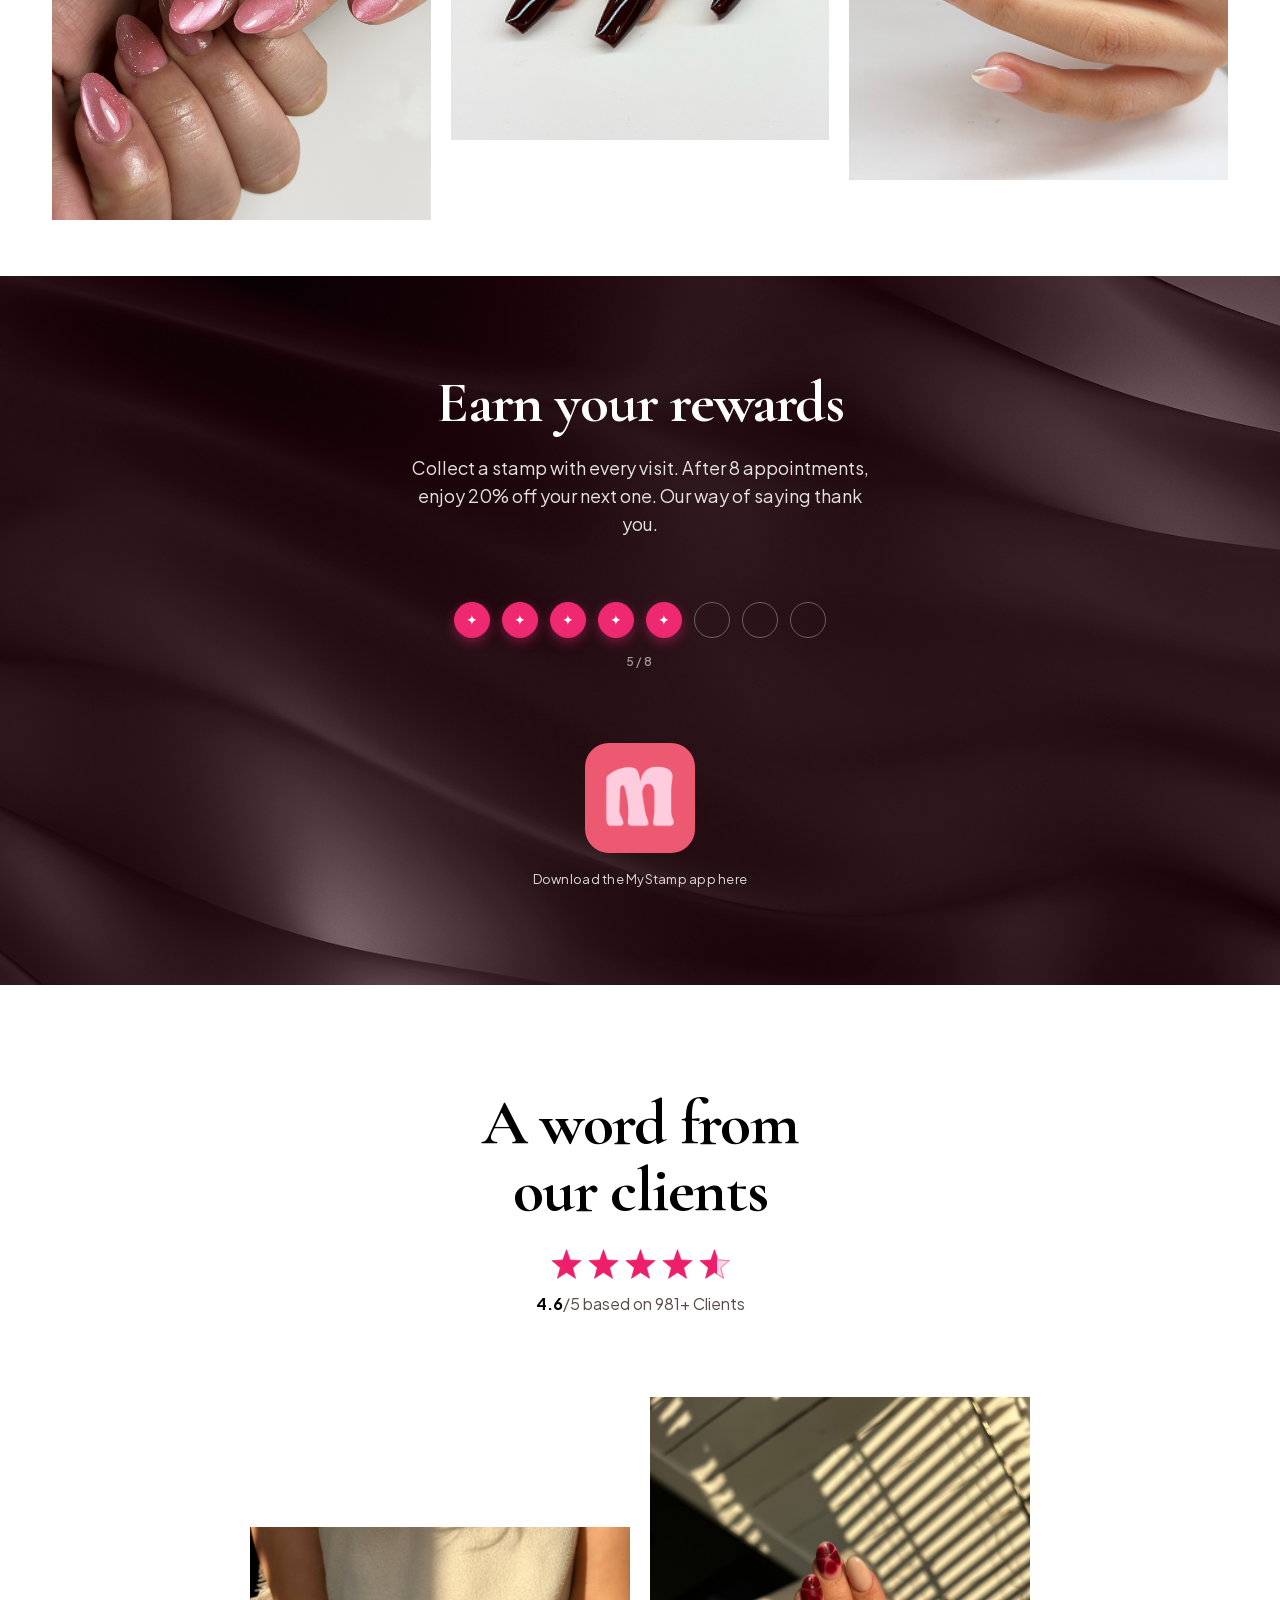
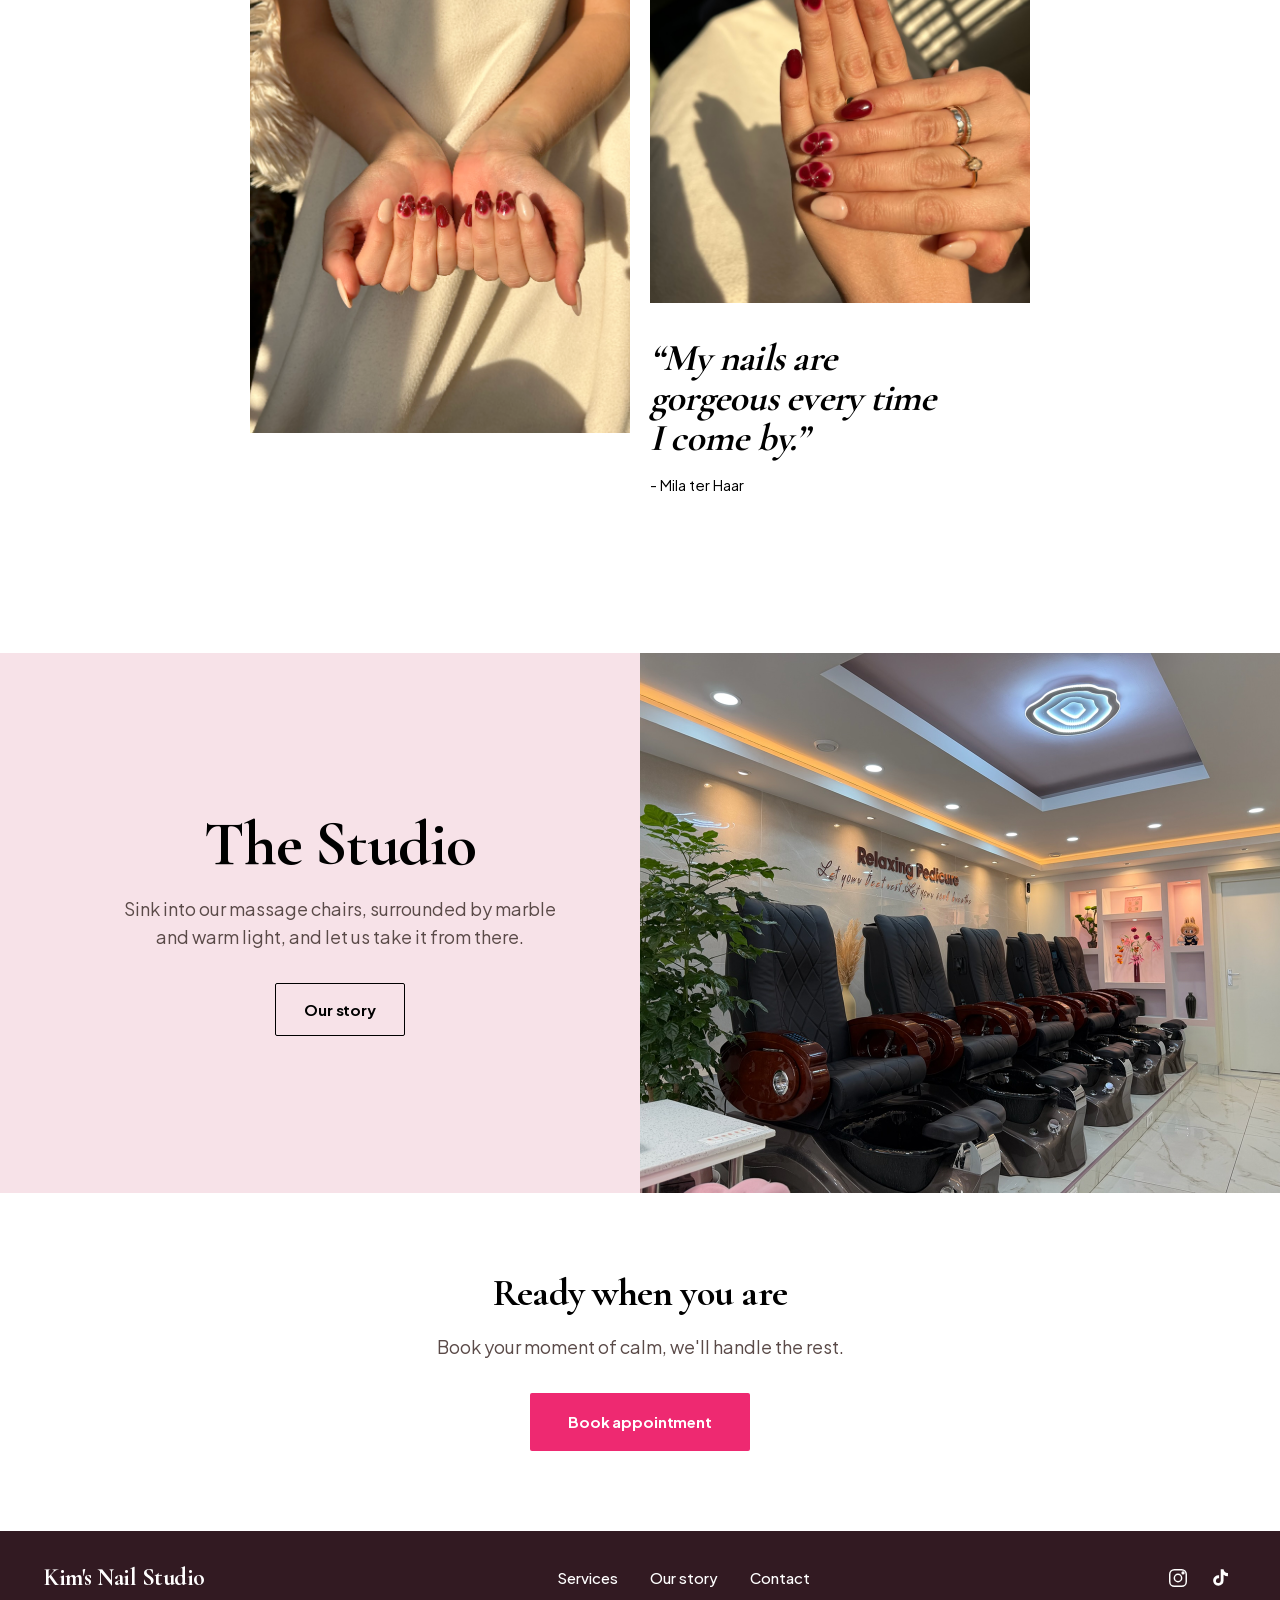
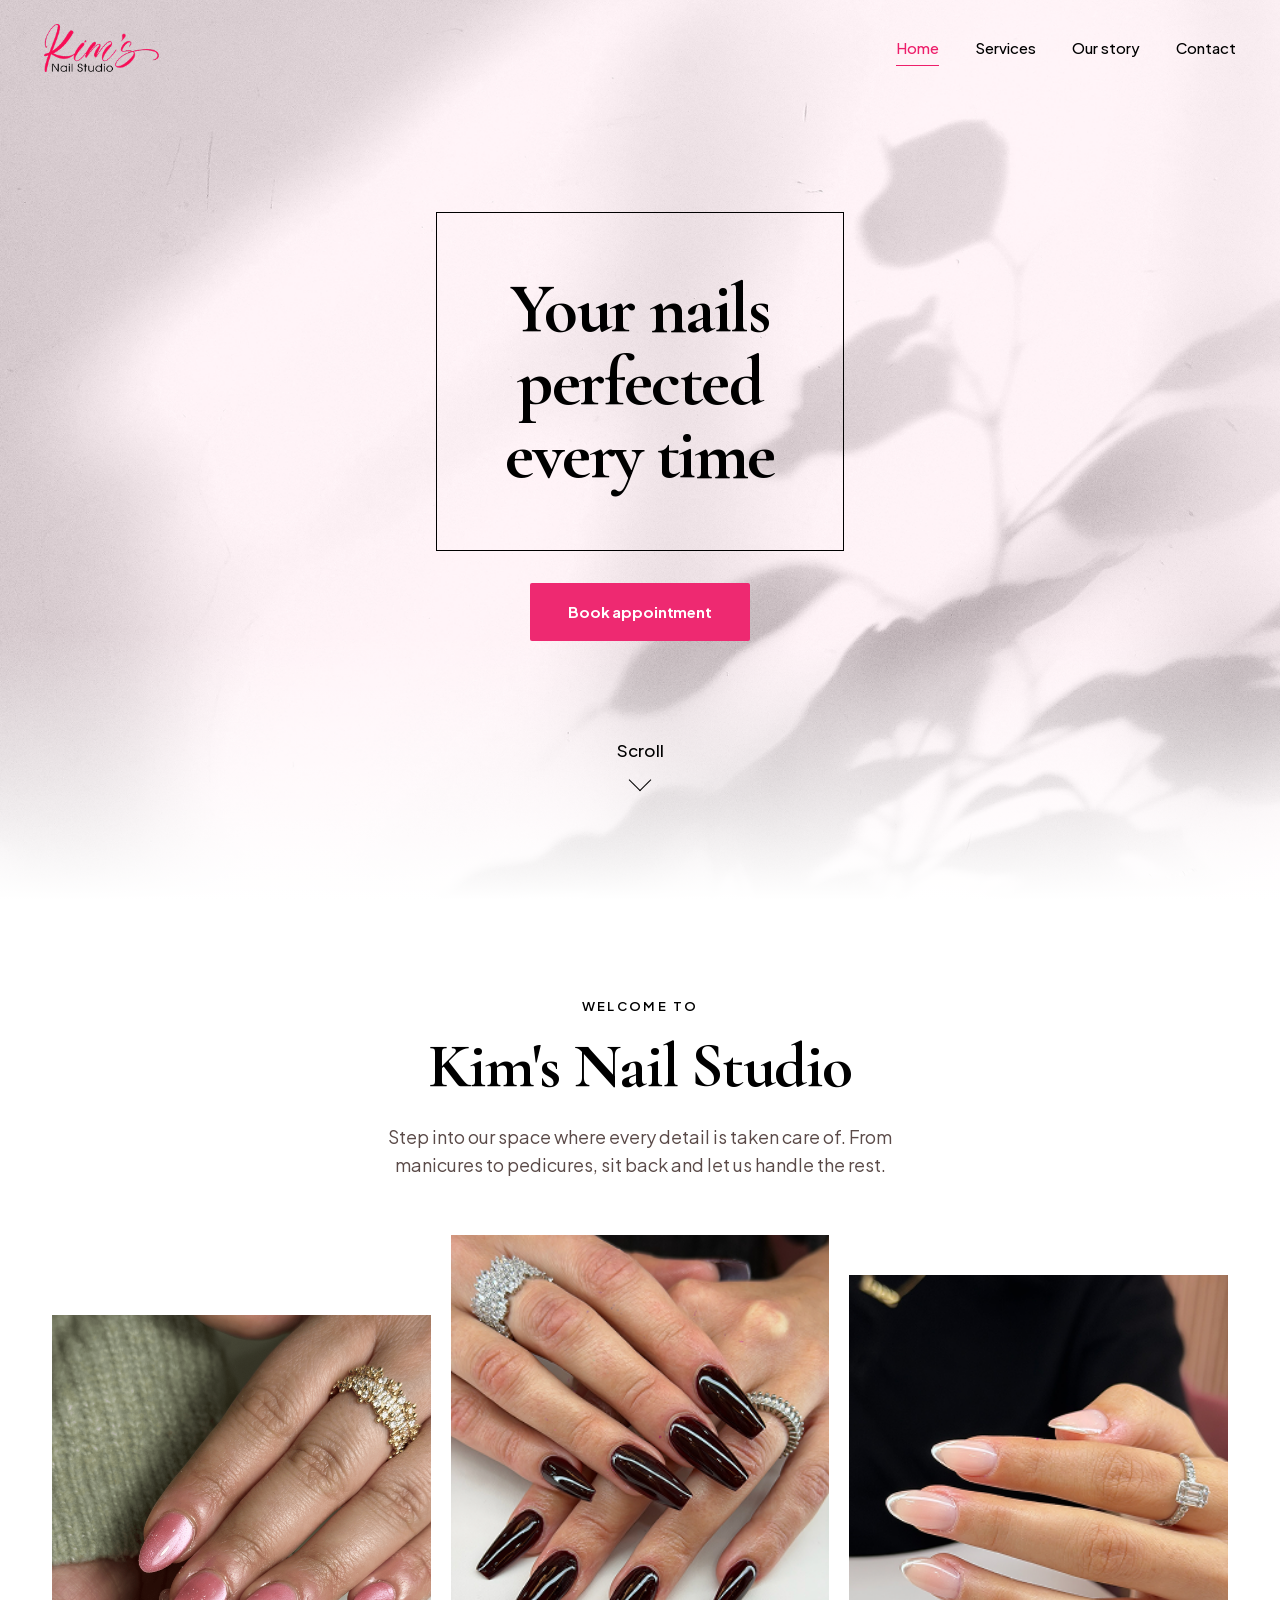
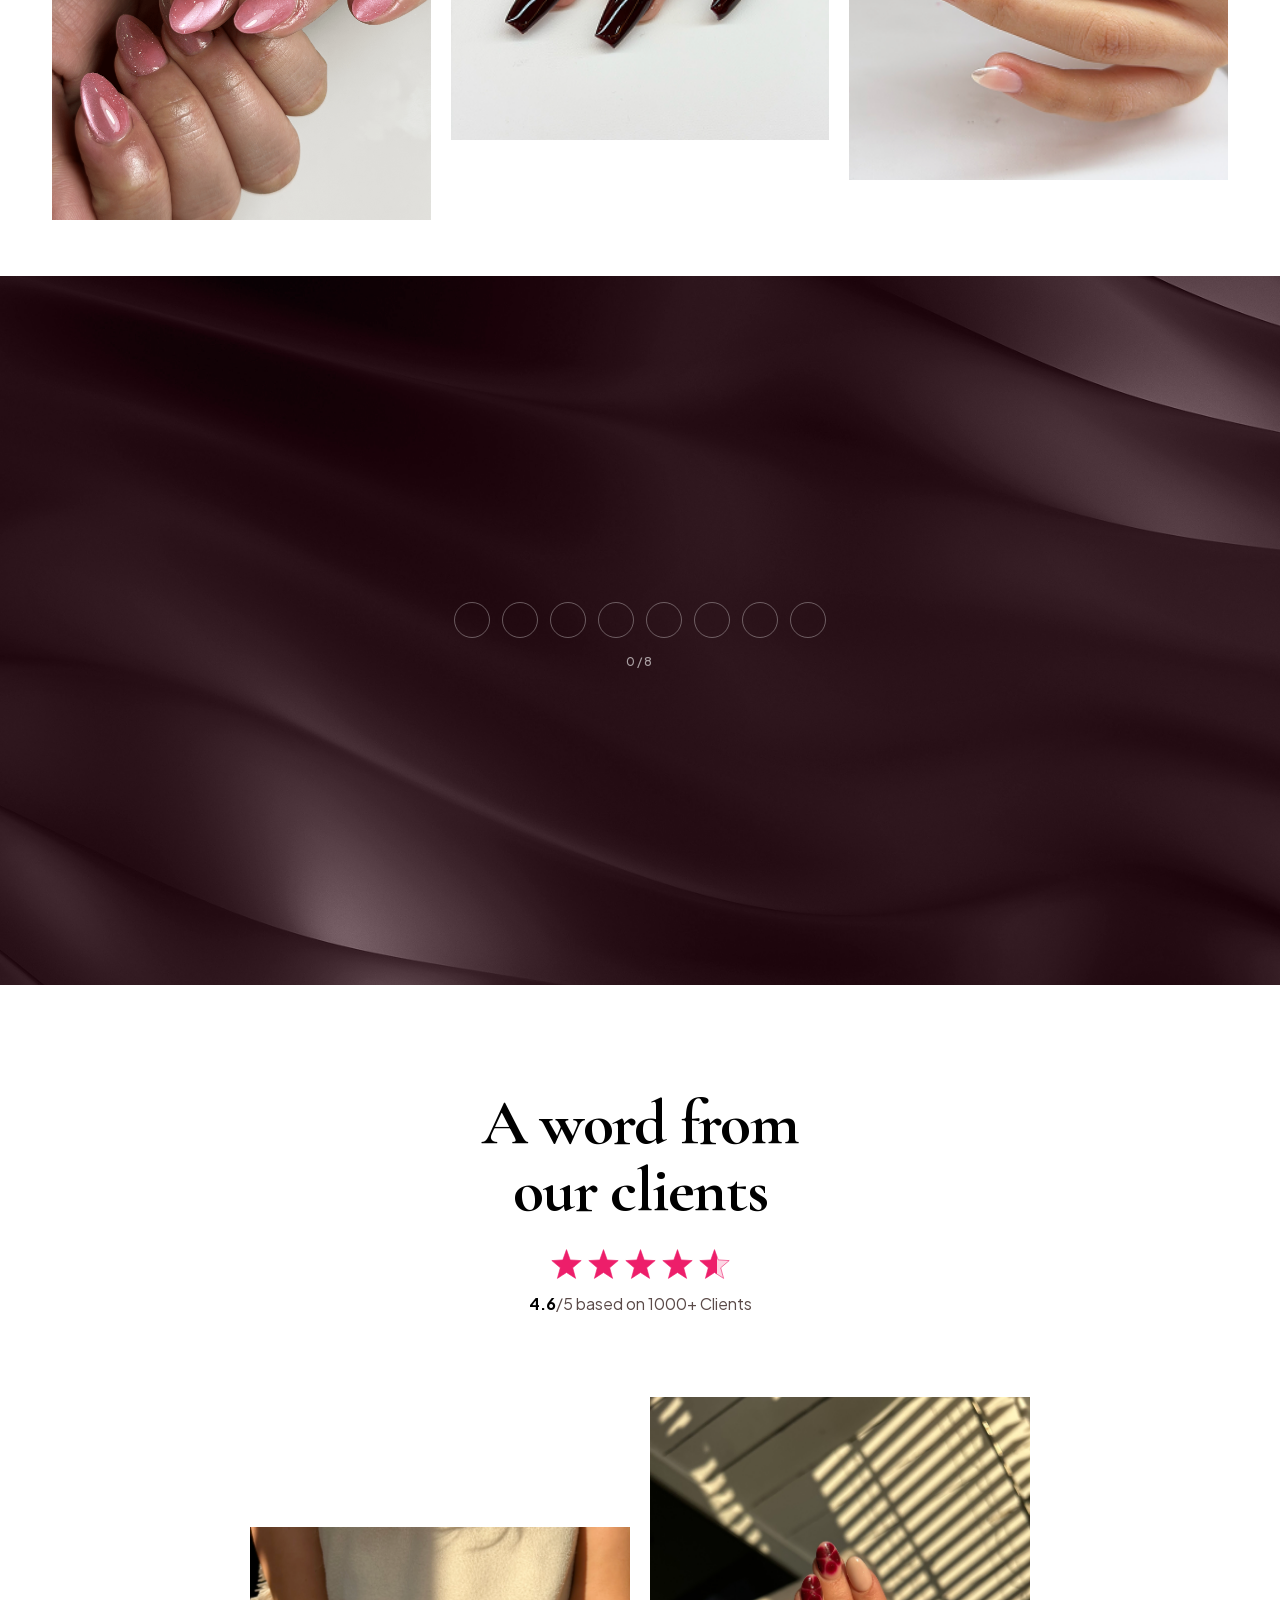
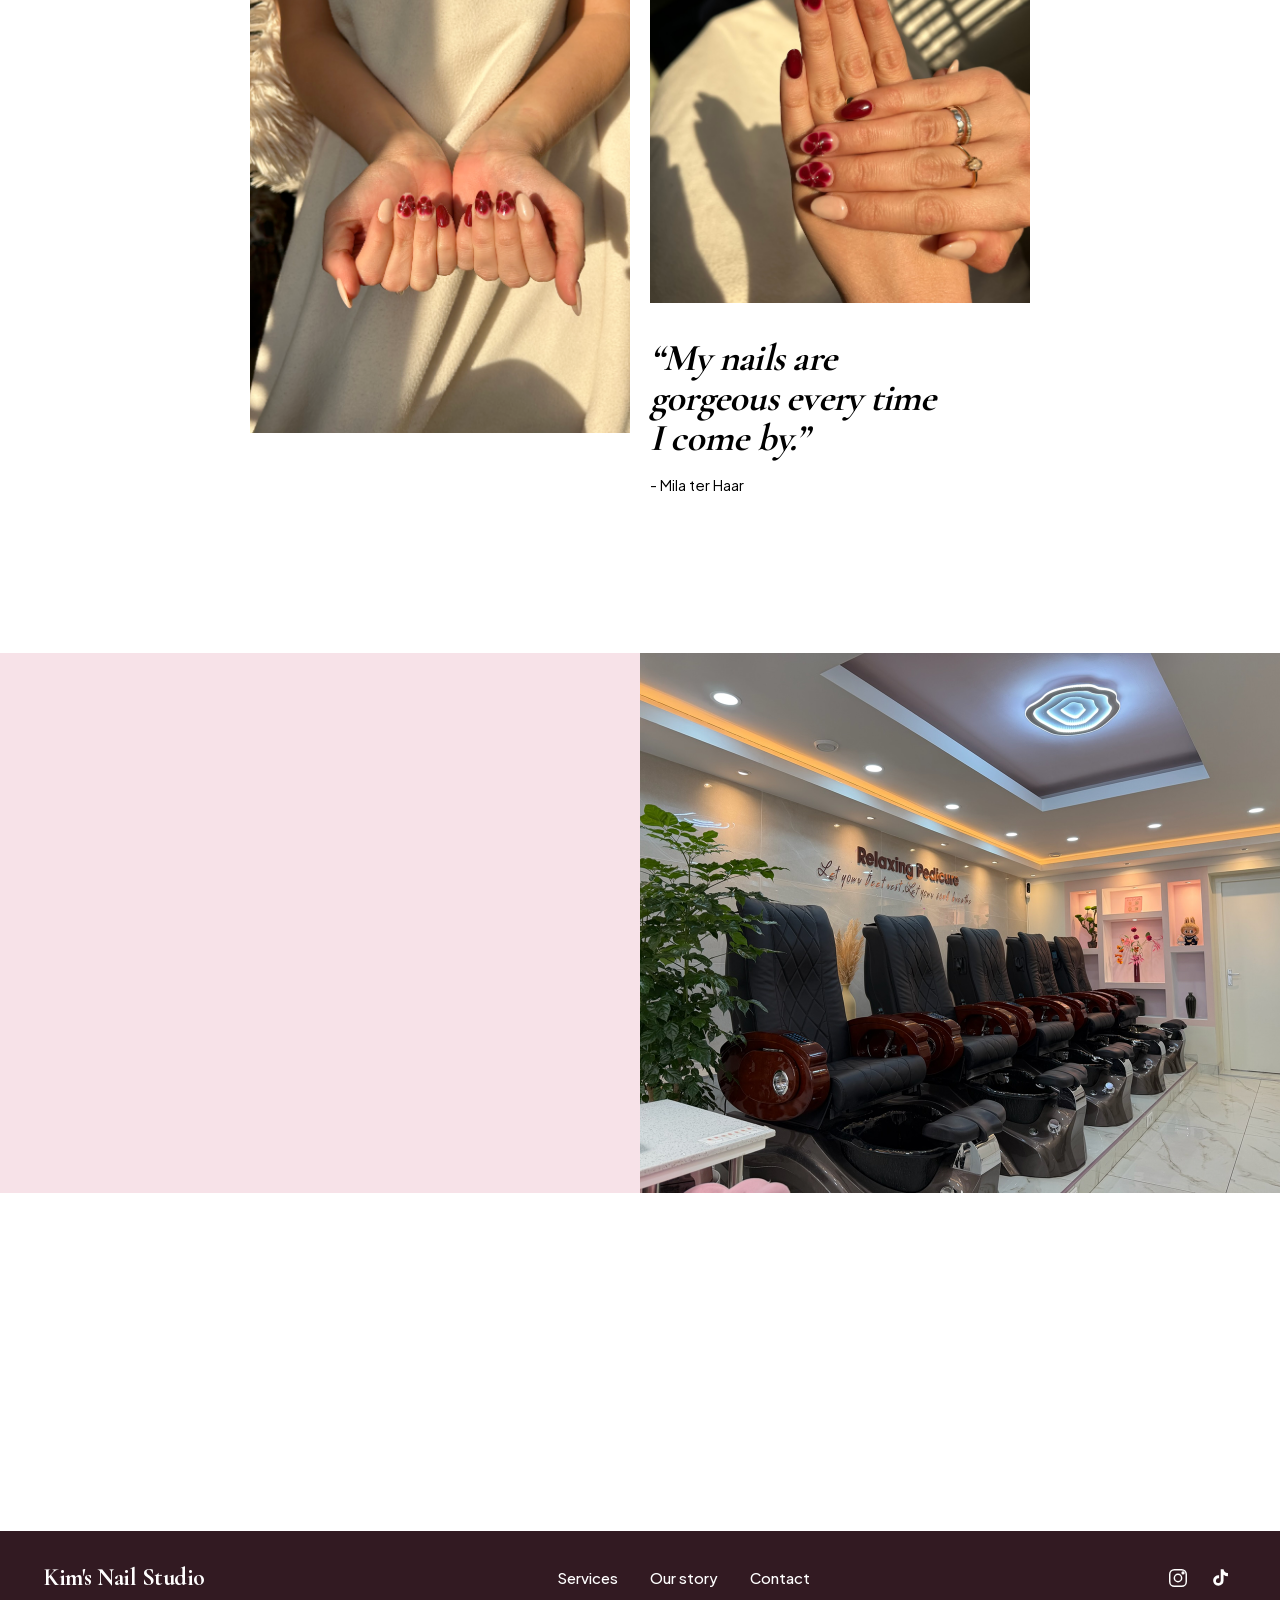
